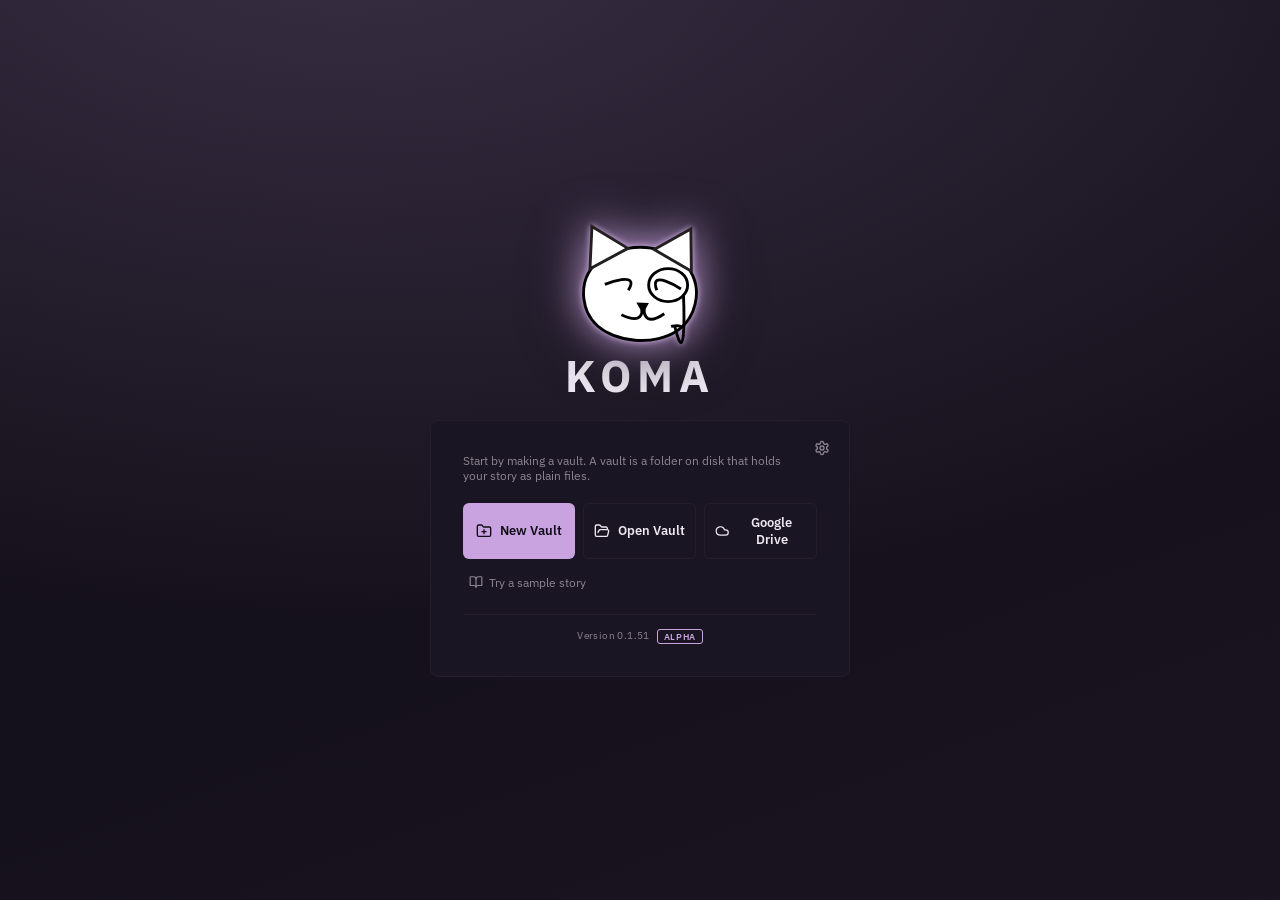
==== index.html @ 622f545c "Koma web 0.1.51 silversaka/koma@c25d22dc5d987faf45518569b4af2be481d8865b" ====
<!doctype html>
<html lang="en">
  <head>
    <meta charset="UTF-8" />
    <meta name="viewport" content="width=device-width, initial-scale=1.0" />
    <link rel="icon" href="/favicon.svg" type="image/svg+xml" />
    <title>Koma</title>
    <script type="module" crossorigin src="/assets/index-DAjdoSoJ.js"></script>
    <link rel="stylesheet" crossorigin href="/assets/index-D4uAco8J.css">
  </head>
  <body>
    <div id="root"></div>
  </body>
</html>
---- assets/index-D4uAco8J.css ----
@import"https://fonts.googleapis.com/css2?family=Courier+Prime:wght@400;700&family=IBM+Plex+Sans:wght@400;500;600;700&display=swap";.ps-page-surface{--ps-paper: color-mix(in srgb, var(--accent) 5%, #f2ecdc);--ps-ink: #1b1f26;--ps-accent: color-mix(in srgb, var(--accent) 34%, #33261a);--ps-muted: color-mix(in srgb, var(--accent) 18%, #6b6250);--ps-rule: color-mix(in srgb, var(--accent) 26%, #d8cdb0);--ps-caption-bg: color-mix(in srgb, var(--accent) 15%, #f0e8d2);--ps-caption-border: color-mix(in srgb, var(--accent) 42%, #b7a67a);--ps-dialogue-bg: color-mix(in srgb, var(--accent) 7%, #eae6da);background:var(--ps-paper);max-width:640px;min-height:700px;margin:0 auto;border-radius:4px;box-shadow:0 25px 50px -12px #00000080;padding:40px 48px;font-family:"Courier Prime",var(--font-ja),monospace;font-size:calc(13px * var(--text-scale, 1));line-height:1.55;color:var(--ps-ink);position:relative}.ps-page-surface .ProseMirror{outline:none}.ps-block{border:none;outline:none;white-space:pre-wrap}.ps-page{margin-top:30px;font-style:italic;text-align:center;font-size:calc(11px * var(--text-scale, 1));color:var(--ps-muted)}.ps-page:first-child{margin-top:0}.ps-page-label{display:flex;align-items:center;gap:12px;color:var(--ps-accent);font-size:calc(11px * var(--text-scale, 1));letter-spacing:.15em;text-transform:uppercase;font-weight:700;font-family:"IBM Plex Sans",var(--font-ja),sans-serif;margin-bottom:8px}.ps-page-label:before,.ps-page-label:after{content:"";flex:1;height:1px;background:var(--ps-rule)}.ps-panel{margin-top:14px}.ps-panel-label{display:inline-block;background:var(--ps-accent);color:var(--ps-paper);font-size:calc(10px * var(--text-scale, 1));font-family:"IBM Plex Sans",var(--font-ja),sans-serif;text-transform:uppercase;letter-spacing:.05em;font-weight:700;padding:2px 8px;border-radius:3px;margin-bottom:4px}.ps-character{margin-left:36%;width:46%;margin-top:6px;text-transform:uppercase;font-weight:700}.ps-dialogue{margin-left:16%;width:62%;margin-top:2px;background:var(--ps-dialogue-bg);border-radius:10px;padding:4px 12px}.ps-caption{margin-left:4%;width:90%;margin-top:8px;background:var(--ps-caption-bg);border:1px solid var(--ps-caption-border);padding:5px 12px;font-style:italic}.ps-setting{margin-top:14px;padding-bottom:3px;border-bottom:1px solid var(--ps-rule);font-family:"IBM Plex Sans",var(--font-ja),sans-serif;font-weight:700;font-size:calc(11.5px * var(--text-scale, 1));letter-spacing:.08em;text-transform:uppercase;color:var(--ps-accent)}.ps-action{margin-top:8px}.ps-thought{margin-left:16%;width:62%;margin-top:2px;border:1.5px dotted var(--ps-caption-border);border-radius:14px;padding:4px 12px;font-style:italic}.ps-note{margin-top:10px;padding:3px 0 3px 10px;border-left:3px solid var(--ps-caption-border);font-family:"IBM Plex Sans",var(--font-ja),sans-serif;font-size:calc(12px * var(--text-scale, 1));color:var(--ps-muted)}.ps-sfx{margin-top:10px;margin-bottom:4px;text-align:center;font-weight:700;font-size:calc(20px * var(--text-scale, 1));color:#b56576;letter-spacing:.05em;text-transform:uppercase;transform:rotate(-2deg)}.ps-active{box-shadow:0 0 0 2px #c99a4b59;border-radius:3px}.ps-dialogue.ps-active{border-radius:10px}.ps-thought.ps-active{border-radius:14px}.ps-flash{animation:ps-flashbg .9s ease;border-radius:3px}@keyframes ps-flashbg{0%{background-color:#c99a4b59}to{background-color:transparent}}.ps-entity{cursor:default}.ps-entity-syntax{display:none}.ps-drag-handle{display:inline-flex;align-items:center;justify-content:center;flex-shrink:0;width:20px;height:20px;margin-right:5px;border-radius:5px;color:var(--ps-muted);cursor:grab;opacity:.32;transition:opacity .12s ease,background-color .12s ease,color .12s ease;vertical-align:middle}.ps-drag-handle-floating{position:absolute;z-index:2;margin:0;opacity:.7}.ps-drag-handle:hover{background:color-mix(in srgb,var(--ps-accent) 16%,transparent);color:var(--ps-accent)}.ps-drag-handle:active{cursor:grabbing}.ps-drag-handle svg{width:15px;height:15px}.ps-drag-source{opacity:.4;filter:saturate(.6);transition:opacity .12s ease}.ps-drop-before,.ps-drop-after{position:relative}.ps-drop-before:before,.ps-drop-after:after{content:"";position:absolute;left:-10px;right:-10px;height:3px;border-radius:2px;background:var(--ps-accent);box-shadow:0 0 0 3px color-mix(in srgb,var(--ps-accent) 22%,transparent);pointer-events:none}.ps-drop-before:before{top:-7px}.ps-drop-after:after{bottom:-7px}body.ps-dragging .ps-page-surface,body.ps-dragging .ps-page-surface *{cursor:grabbing!important;-webkit-user-select:none!important;user-select:none!important}.ps-drag-ghost{position:fixed;top:0;left:0;z-index:1000;display:flex;align-items:center;gap:7px;max-width:280px;padding:6px 10px;border-radius:6px;background:var(--ink800);border:1px solid var(--ps-accent);box-shadow:var(--shadow-md);pointer-events:none;will-change:transform}.ps-drag-ghost-type{flex-shrink:0;font-family:"IBM Plex Sans",var(--font-ja),sans-serif;font-size:9.5px;font-weight:700;text-transform:uppercase;letter-spacing:.06em;color:var(--accent)}.ps-drag-ghost-text{overflow:hidden;text-overflow:ellipsis;white-space:nowrap;font-family:"Courier Prime",var(--font-ja),monospace;font-size:11.5px;color:var(--text);opacity:.85}:root{--ink900: #100d16;--ink800: #1a1522;--ink700: #241d2e;--ink600: #332a3f;--accent: #c9a3e0;--accent-light: #d9bceb;--text: #ece7f0;--muted: #8b8591;--danger: #b56576;--danger-light: #cf8b98;--positive: #8fcfa8;--font-ja: "Hiragino Sans", "Hiragino Kaku Gothic ProN", "Yu Gothic Medium", "Yu Gothic", YuGothic, Meiryo, "Noto Sans CJK JP", "Noto Sans JP";--surface: rgba(26, 21, 34, .55);--glass-blur: blur(18px);--transition-fast: .12s ease;--transition-base: .18s ease;--radius-sm: 4px;--radius-md: 8px;--radius-lg: 12px;--shadow-sm: 0 2px 10px rgba(10, 6, 16, .32);--shadow-md: 0 8px 28px rgba(10, 6, 16, .42)}*{box-sizing:border-box}*{scrollbar-width:thin;scrollbar-color:var(--ink600) transparent}*::-webkit-scrollbar{width:10px;height:10px}*::-webkit-scrollbar-track{background:transparent}*::-webkit-scrollbar-thumb{background-color:var(--ink600);border-radius:6px;border:2px solid transparent;background-clip:padding-box}*::-webkit-scrollbar-thumb:hover{background-color:var(--accent);background-clip:padding-box}*::-webkit-scrollbar-corner{background:transparent}html,body,#root{height:100%;margin:0}body{font-family:"IBM Plex Sans",var(--font-ja),sans-serif;background:var(--ink900);color:var(--text)}button,input,select,textarea{font-family:inherit;transition:background-color var(--transition-fast),border-color var(--transition-fast),color var(--transition-fast),box-shadow var(--transition-fast),opacity var(--transition-fast),transform .1s ease}button:not(:disabled){cursor:pointer}button:active:not(:disabled){transform:scale(.97)}:focus-visible{outline:2px solid var(--accent);outline-offset:2px}@keyframes fadeIn{0%{opacity:0;transform:translateY(4px)}to{opacity:1;transform:translateY(0)}}.app-background{position:fixed;top:0;right:0;bottom:0;left:0;z-index:0;overflow:hidden;pointer-events:none}.app-background.inline{position:absolute;border-radius:inherit}.app-background-gradient{position:absolute;top:-10%;right:-10%;bottom:-10%;left:-10%;background:radial-gradient(ellipse 75% 55% at 15% 0%,color-mix(in srgb,var(--accent) 22%,transparent),transparent 60%),radial-gradient(ellipse 65% 55% at 90% 100%,color-mix(in srgb,var(--accent-light) 14%,transparent),transparent 60%),linear-gradient(160deg,var(--ink900) 0%,var(--ink800) 55%,var(--ink900) 100%);background-size:200% 200%;animation:app-background-drift 24s ease-in-out infinite}.app-background-layer{position:absolute;top:0;right:0;bottom:0;left:0;overflow:hidden}.app-background-canvas{position:absolute;top:0;right:0;bottom:0;left:0;width:100%;height:100%;display:block}.app-background-petal{position:absolute;top:-10px;border-radius:60% 40%;opacity:0;animation:app-background-fall linear infinite}.app-background-custom{position:absolute;top:0;right:0;bottom:0;left:0;background-size:cover;background-position:center}@keyframes app-background-drift{0%,to{background-position:0% 0%}50%{background-position:100% 100%}}@keyframes app-background-fall{0%{transform:translateY(-10px) rotate(0);opacity:0}10%{opacity:.75}90%{opacity:.6}to{transform:translateY(105vh) rotate(220deg);opacity:0}}@media (prefers-reduced-motion: reduce){.app-background-gradient,.app-background-petal,.app-background-cloud,.app-background-wave,.app-background-code,.app-background-gear,.app-background-casing{animation:none}.app-background-petal,.app-background-casing{opacity:.3}}.app-shell{position:relative;z-index:1;width:100%;height:100vh;display:flex;background:transparent;animation:fadeIn var(--transition-base) ease-out}.rail{background:var(--surface);backdrop-filter:var(--glass-blur);-webkit-backdrop-filter:var(--glass-blur);width:calc(60px * var(--text-scale, 1));border-right:1px solid var(--ink700);display:flex;flex-direction:column;align-items:center;padding:16px 0;flex-shrink:0}.rail-label{color:var(--muted);font-size:calc(9px * var(--text-scale, 1));letter-spacing:.1em;margin-bottom:12px;text-transform:uppercase;font-weight:600;background:none;border:none;cursor:pointer;padding:0;transition:color var(--transition-fast),opacity var(--transition-fast)}.rail-label:hover{opacity:.75}.rail-label.active{color:var(--accent)}.rail-back{width:100%;display:flex;flex-direction:column;align-items:center;gap:2px;padding:6px 0;margin-bottom:16px;background:transparent;border:none;color:var(--muted);cursor:pointer;transition:background-color var(--transition-fast),color var(--transition-fast)}.rail-back:hover:not(:disabled){background:var(--ink800);color:var(--text)}.rail-back:disabled{opacity:.35;cursor:not-allowed}.rail-back span{font-size:calc(8px * var(--text-scale, 1));text-transform:uppercase;letter-spacing:.05em}.rail-item{position:relative;width:100%;display:flex;flex-direction:column}.rail-detach{position:absolute;top:4px;right:4px;display:flex;align-items:center;justify-content:center;padding:3px;background:var(--ink900);border:1px solid var(--ink600);border-radius:4px;color:var(--muted);cursor:pointer;opacity:0;visibility:hidden;transition:opacity var(--transition-fast),color var(--transition-fast),border-color var(--transition-fast)}.rail-item:hover .rail-detach,.rail-detach:focus-visible{opacity:1;visibility:visible}.rail-detach:hover{color:var(--accent);border-color:var(--accent)}body.detached-window .rail{display:none}.detached-loading{color:var(--muted);font-size:calc(12px * var(--text-scale, 1))}.rail-button{width:100%;display:flex;flex-direction:column;align-items:center;gap:4px;padding:12px 0;margin-bottom:4px;background:transparent;border:none;border-left:2px solid transparent;color:var(--muted);cursor:pointer;transition:background-color var(--transition-fast),color var(--transition-fast),border-color var(--transition-fast)}.rail-button:hover:not(.active):not(:disabled){background:var(--ink800);color:var(--text)}.rail-button.active{background:var(--ink700);color:var(--accent);border-left-color:var(--accent)}.rail-button:disabled{opacity:.35;cursor:not-allowed}.rail-button span{font-size:calc(9px * var(--text-scale, 1));text-transform:uppercase;letter-spacing:.05em}.rail-settings{margin-top:auto;border-top:1px solid var(--ink700);padding-top:12px}.rail-save-status{display:flex;flex-direction:column;align-items:center;gap:4px;margin-top:10px;padding-top:10px;border-top:1px solid var(--ink700);color:var(--accent);font-size:calc(9px * var(--text-scale, 1));text-transform:uppercase;letter-spacing:.05em;animation:fadeIn var(--transition-base);transition:opacity var(--transition-base),color var(--transition-base)}.rail-save-status--saved{color:var(--text)}.rail-save-status--settled{opacity:.4}.rail-save-spin{animation:rail-save-spin .9s linear infinite}@keyframes rail-save-spin{0%{transform:rotate(0)}to{transform:rotate(360deg)}}input[type=number]{-webkit-appearance:textfield;appearance:textfield;-moz-appearance:textfield}input[type=number]::-webkit-inner-spin-button,input[type=number]::-webkit-outer-spin-button{-webkit-appearance:none;margin:0}.number-input{position:relative;display:inline-flex;min-width:0}.number-input>input{flex:1;min-width:0;width:100%}.number-input-steps{position:absolute;top:3px;right:3px;bottom:3px;display:flex;flex-direction:column;gap:1px;width:16px}.number-input-steps button{flex:1;display:flex;align-items:center;justify-content:center;min-height:0;padding:0;border:none;border-radius:3px;background:color-mix(in srgb,var(--text) 7%,transparent);color:var(--muted);cursor:pointer;transition:background var(--transition-fast),color var(--transition-fast)}.number-input-steps button:hover{background:color-mix(in srgb,var(--accent) 28%,transparent);color:var(--text)}.number-input-steps button:active{background:color-mix(in srgb,var(--accent) 45%,transparent)}.image-pick-menu{position:fixed;z-index:1000;display:flex;flex-direction:column;gap:4px;padding:8px;border-radius:var(--radius-lg);border:1px solid color-mix(in srgb,var(--text) 14%,transparent);background:color-mix(in srgb,var(--ink800) 88%,transparent);backdrop-filter:var(--glass-blur);-webkit-backdrop-filter:var(--glass-blur);box-shadow:var(--shadow-md);color:var(--text);animation:fadeIn var(--transition-base) ease-out}.image-pick-preview{display:block;width:100%;height:120px;object-fit:contain;margin-bottom:4px;border-radius:var(--radius-md);background:color-mix(in srgb,var(--text) 5%,transparent)}.image-pick-menu button{display:flex;align-items:center;gap:8px;width:100%;padding:7px 10px;border:none;border-radius:var(--radius-md);background:transparent;color:var(--text);font:inherit;font-size:13px;text-align:left;cursor:pointer}.image-pick-menu button:hover,.image-pick-menu button:focus-visible{outline:none;background:color-mix(in srgb,var(--accent) 22%,transparent)}.image-pick-menu button:first-of-type{color:var(--accent-light)}.image-pick-hint{padding:2px 10px 0;font-size:11px;color:var(--muted)}.sidebar{background:var(--ink800);width:230px;border-right:1px solid var(--ink700);display:flex;flex-direction:column;flex-shrink:0}.sidebar-tabs{display:flex;border-bottom:1px solid var(--ink700)}.sidebar-tab{flex:1;display:flex;align-items:center;justify-content:center;gap:6px;padding:10px 0;font-size:calc(11px * var(--text-scale, 1));text-transform:uppercase;letter-spacing:.05em;color:var(--muted);background:transparent;border:none;border-bottom:2px solid transparent;cursor:pointer}.sidebar-tab:hover:not(.active){color:var(--text)}.sidebar-tab.active{color:var(--text);border-bottom-color:var(--accent)}.sidebar-list{flex:1;overflow-y:auto;padding:8px 0}.sidebar-nav-item{width:100%;text-align:left;padding:8px 16px;font-size:calc(12px * var(--text-scale, 1));background:transparent;border:none;color:var(--text);cursor:pointer;white-space:nowrap;overflow:hidden;display:flex;align-items:baseline;gap:6px}.sidebar-nav-item:hover{background:var(--ink700)}.sidebar-nav-item.active{color:var(--accent)}.sidebar-nav-item.page{font-weight:700}.sidebar-nav-item.panel{padding-left:28px}.cast-row{width:100%;padding:8px 16px;font-size:calc(12px * var(--text-scale, 1));display:flex;align-items:center;gap:8px;background:transparent;border:none;text-align:left;color:var(--text);cursor:pointer}.cast-row:hover{background:var(--ink800)}.cast-name{flex:1;min-width:0;display:flex;align-items:center;gap:5px;white-space:nowrap;overflow:hidden;text-overflow:ellipsis}.cast-speaks{flex:none;color:var(--accent)}.cast-type{flex:none;font-size:calc(9.5px * var(--text-scale, 1));text-transform:uppercase;letter-spacing:.06em;color:var(--muted);opacity:.75}.cast-row .count{flex:none;min-width:1.5em;text-align:right;color:var(--muted);font-variant-numeric:tabular-nums}.sidebar-empty{padding:14px 16px;font-size:calc(11px * var(--text-scale, 1));line-height:1.55;color:var(--muted)}.editor-column{position:relative;flex:1;display:flex;flex-direction:column;overflow:hidden}.editor-header{background:var(--surface);backdrop-filter:var(--glass-blur);-webkit-backdrop-filter:var(--glass-blur);border-bottom:1px solid var(--ink700);padding:12px 24px;flex-shrink:0}.editor-header .title{color:var(--text);font-size:calc(14px * var(--text-scale, 1));font-weight:600}.editor-header .path{color:var(--muted);font-family:"Courier Prime",var(--font-ja),monospace;font-size:calc(11px * var(--text-scale, 1))}.storyboard-page-tabs{background:var(--surface);backdrop-filter:var(--glass-blur);-webkit-backdrop-filter:var(--glass-blur);display:flex;align-items:center;gap:2px;padding:6px 24px;border-bottom:1px solid var(--ink700);overflow-x:auto;flex-shrink:0}.storyboard-page-tab{display:flex;align-items:center;gap:4px;color:var(--muted);font-size:calc(11px * var(--text-scale, 1));text-transform:uppercase;letter-spacing:.05em;padding:6px 10px;cursor:pointer;border-bottom:2px solid transparent;border-radius:var(--radius-sm) var(--radius-sm) 0 0;white-space:nowrap;transition:color var(--transition-fast),background-color var(--transition-fast),border-color var(--transition-fast)}.storyboard-page-tab:hover:not(.active){color:var(--text);background:var(--ink800)}.storyboard-page-tab.active{color:var(--text);border-bottom-color:var(--accent)}.storyboard-page-tab-delete{display:flex;align-items:center;opacity:0;background:none;border:none;color:var(--muted);cursor:pointer;padding:2px;border-radius:3px;transition:opacity var(--transition-fast),color var(--transition-fast),background-color var(--transition-fast)}.storyboard-page-tab:hover .storyboard-page-tab-delete{opacity:1}.storyboard-page-tab-delete:hover{color:var(--danger);background:var(--ink700)}.storyboard-page-tab-add{display:flex;align-items:center;justify-content:center;background:none;border:1px dashed var(--ink600);color:var(--muted);cursor:pointer;padding:5px 8px;border-radius:var(--radius-sm);margin-left:4px;transition:color var(--transition-fast),border-color var(--transition-fast),background-color var(--transition-fast)}.storyboard-page-tab-add:hover{color:var(--accent);border-color:var(--accent);background:var(--ink800)}.storyboard-panel-frame{border:2px solid var(--ink600);transition:border-color var(--transition-fast),background-color var(--transition-fast)}.storyboard-panel-frame.shaped{border:none}.storyboard-panel-frame.interactive:hover:not(.selected){border-color:var(--muted)}.storyboard-panel-frame.selected{border-color:var(--accent)}.storyboard-panel-outline{stroke:var(--ink600);stroke-width:.6;transition:stroke var(--transition-fast),stroke-width var(--transition-fast)}.storyboard-panel-outline.selected{stroke:var(--accent);stroke-width:1.2}.storyboard-resize-handle{position:absolute;right:0;bottom:0;width:14px;height:14px;background:var(--accent);cursor:nwse-resize;opacity:.35;transition:opacity var(--transition-fast)}.storyboard-resize-handle:hover,.storyboard-resize-handle.selected{opacity:1}.storyboard-vertex{position:absolute;width:9px;height:9px;margin:0;transform:translate(-50%,-50%);border-radius:50%;box-sizing:border-box;background:var(--accent);border:1px solid var(--ink900)}.storyboard-vertex.closer{width:14px;height:14px;pointer-events:auto;cursor:pointer;background:var(--ink900);border:2px solid var(--accent)}.storyboard-vertex.closer:hover{background:var(--accent)}.storyboard-vertex.editable{width:11px;height:11px;pointer-events:auto;cursor:grab;background:var(--ink900);border:2px solid var(--accent)}.storyboard-vertex.editable:hover{background:var(--accent)}.storyboard-vertex.editable:active{cursor:grabbing}.storyboard-info-button{position:absolute;top:2px;right:2px;pointer-events:auto;background:var(--ink800);color:var(--muted);border:1px solid var(--accent);border-radius:50%;width:16px;height:16px;display:flex;align-items:center;justify-content:center;z-index:6;padding:0;transition:background-color var(--transition-fast),color var(--transition-fast)}.storyboard-info-button:hover:not(.active){color:var(--text);background:var(--ink700)}.storyboard-info-button.active{background:var(--accent);color:var(--ink900)}.editor-toolbar{background:var(--surface);backdrop-filter:var(--glass-blur);-webkit-backdrop-filter:var(--glass-blur);border-bottom:1px solid var(--ink700);padding:8px 24px;display:flex;align-items:center;gap:6px;flex-wrap:wrap;flex-shrink:0}.editor-toolbar button{font-size:calc(11px * var(--text-scale, 1));padding:4px 10px;border-radius:var(--radius-sm);background:var(--ink700);color:var(--muted);border:none;cursor:pointer;font-weight:500}.editor-toolbar button:hover:not(:disabled):not(.active){background:var(--ink600);color:var(--text)}.editor-toolbar button.active{background:var(--accent);color:var(--ink900)}.editor-toolbar button.active:hover{background:var(--accent-light)}.editor-toolbar button:disabled{opacity:.4;cursor:not-allowed}.editor-toolbar .hint{color:var(--muted);font-size:calc(11px * var(--text-scale, 1));margin-left:8px}.toolbar-color-input{width:22px;height:22px;padding:0;border:none;border-radius:4px;background:none;cursor:pointer}.toolbar-color-input::-webkit-color-swatch-wrapper{padding:0}.toolbar-color-input::-webkit-color-swatch{border:1px solid var(--ink600);border-radius:4px}.toolbar-size-input{width:90px;accent-color:var(--accent)}.editor-scroll{flex:1;overflow-y:auto;padding:32px}.centered-screen{position:relative;z-index:1;width:100%;height:100vh;display:flex;align-items:center;justify-content:center;background:transparent;animation:fadeIn var(--transition-base) ease-out}.find-bar{background:var(--surface);backdrop-filter:var(--glass-blur);-webkit-backdrop-filter:var(--glass-blur);border:1px solid var(--ink700);border-radius:8px;box-shadow:var(--shadow-md);display:flex;flex-direction:column;gap:6px;padding:7px 8px;position:absolute;right:24px;top:10px;width:min(460px,calc(100% - 48px));z-index:30}.find-row{align-items:center;display:flex;gap:4px}.find-input{background:var(--ink900);border:1px solid var(--ink700);border-radius:4px;color:var(--text);flex:1;font-family:inherit;font-size:calc(12px * var(--text-scale, 1));min-width:0;outline:none;padding:4px 7px}.find-input:focus{border-color:var(--accent)}.find-count{color:var(--muted);font-size:calc(10.5px * var(--text-scale, 1));font-variant-numeric:tabular-nums;min-width:62px;text-align:right}.find-count.none{color:var(--danger-light)}.find-toggle-replace,.find-option,.find-step,.find-close{align-items:center;background:none;border:1px solid transparent;border-radius:4px;color:var(--muted);cursor:pointer;display:flex;justify-content:center;padding:3px}.find-toggle-replace:hover,.find-option:hover,.find-step:hover:not(:disabled),.find-close:hover{color:var(--text)}.find-option.on{border-color:var(--accent);color:var(--accent)}.find-step:disabled{cursor:default;opacity:.4}.find-replace-gap{flex-shrink:0;width:22px}.find-action{background:var(--ink700);border:none;border-radius:4px;color:var(--text);cursor:pointer;font-family:inherit;font-size:calc(11px * var(--text-scale, 1));padding:4px 9px;white-space:nowrap}.find-action:disabled{cursor:default;opacity:.45}.find-tags{align-items:flex-start;color:var(--muted);display:flex;font-size:calc(10.5px * var(--text-scale, 1));gap:6px;line-height:1.4;padding-left:26px}.find-result{color:var(--muted);font-size:calc(10.5px * var(--text-scale, 1));padding-left:26px}.find-action.primary{background:var(--accent);color:var(--ink900)}.find-put-back{background:none;border:none;color:var(--accent);cursor:pointer;font-family:inherit;font-size:inherit;margin-left:6px;padding:0;text-decoration:underline}.find-scope{align-items:center;display:flex;flex-wrap:wrap;gap:4px;padding-left:26px}.find-scope button{background:none;border:1px solid var(--ink700);border-radius:999px;color:var(--muted);cursor:pointer;font-family:inherit;font-size:calc(10.5px * var(--text-scale, 1));padding:2px 9px}.find-scope button:hover{color:var(--text)}.find-scope button.on{border-color:var(--accent);color:var(--accent)}.find-scope-note{color:var(--muted);font-size:calc(10px * var(--text-scale, 1));margin-left:4px}.find-confirm{background:var(--ink900);border:1px solid var(--ink700);border-radius:6px;margin-left:26px;padding:8px 10px}.find-confirm p{color:var(--text);font-size:calc(11px * var(--text-scale, 1));line-height:1.45;margin:0 0 8px}.find-confirm-actions{display:flex;gap:6px;justify-content:flex-end}.find-results{border-top:1px solid var(--ink700);display:flex;flex-direction:column;gap:8px;max-height:min(52vh,440px);overflow-y:auto;padding-top:6px}.find-chapter header{align-items:baseline;display:flex;gap:6px;padding:0 4px 2px}.find-chapter-name{color:var(--text);font-size:calc(11px * var(--text-scale, 1));font-weight:600;overflow:hidden;text-overflow:ellipsis;white-space:nowrap}.find-chapter-open{border:1px solid var(--accent);border-radius:999px;color:var(--accent);font-size:calc(9px * var(--text-scale, 1));padding:0 5px}.find-chapter-count{color:var(--muted);font-size:calc(10px * var(--text-scale, 1));font-variant-numeric:tabular-nums;margin-left:auto}.find-hit{align-items:baseline;background:none;border:none;border-radius:4px;color:var(--muted);cursor:pointer;display:flex;font-family:inherit;font-size:calc(11px * var(--text-scale, 1));gap:8px;padding:3px 4px;text-align:left;width:100%}.find-hit:hover,.find-hit:focus-visible{background:var(--ink800);color:var(--text);outline:none}.find-hit-page{color:var(--muted);flex-shrink:0;font-size:calc(10px * var(--text-scale, 1));font-variant-numeric:tabular-nums;min-width:30px}.find-hit-text{flex:1;min-width:0;overflow:hidden;text-overflow:ellipsis;white-space:nowrap}.find-hit-text mark{background:color-mix(in srgb,var(--accent) 35%,transparent);border-radius:2px;color:var(--text)}.find-hit-tag{border:1px solid var(--ink700);border-radius:999px;flex-shrink:0;font-size:calc(9px * var(--text-scale, 1));padding:0 5px}.find-hit-more{color:var(--muted);font-size:calc(10px * var(--text-scale, 1));padding:2px 4px 0 42px}.ps-search-match{background:color-mix(in srgb,var(--accent) 22%,transparent);border-radius:2px}.ps-search-active{background:color-mix(in srgb,var(--accent) 55%,transparent);box-shadow:0 0 0 1px var(--accent)}.earlier-copies-modal{width:min(880px,calc(100vw - 48px))}.earlier-copies-body{display:grid;gap:14px;grid-template-columns:220px minmax(0,1fr)}@media (max-width: 640px){.earlier-copies-body{grid-template-columns:1fr}}.earlier-copies-list{display:flex;flex-direction:column;gap:4px;list-style:none;margin:0;max-height:min(60vh,520px);overflow-y:auto;padding:0}.earlier-copies-list button{background:none;border:1px solid transparent;border-radius:var(--radius-sm);color:var(--text);cursor:pointer;display:flex;flex-direction:column;font-family:inherit;gap:1px;padding:7px 9px;text-align:left;width:100%}.earlier-copies-list button:hover{background:var(--ink900)}.earlier-copies-list button.active{background:var(--ink900);border-color:var(--accent)}.earlier-copies-when{font-size:calc(12px * var(--text-scale, 1));font-weight:600}.earlier-copies-ago,.earlier-copies-words{color:var(--muted);font-size:calc(10.5px * var(--text-scale, 1))}.earlier-copies-detail{display:flex;flex-direction:column;gap:10px;min-width:0}.earlier-copies-summary{color:var(--text);font-size:calc(12px * var(--text-scale, 1))}.earlier-copies-summary .back{color:var(--positive)}.earlier-copies-summary .gone{color:var(--danger-light)}.earlier-copies-diff{background:var(--ink900);border:1px solid var(--ink700);border-radius:var(--radius-sm);font-family:"Courier Prime",var(--font-ja),monospace;font-size:calc(11px * var(--text-scale, 1));line-height:1.5;max-height:min(48vh,420px);overflow:auto;padding:6px 0}.diff-line{display:flex;gap:6px;padding:0 10px 0 4px;white-space:pre-wrap;word-break:break-word}.diff-mark{flex-shrink:0;text-align:center;width:12px}.diff-same{color:var(--muted)}.diff-back{background:color-mix(in srgb,var(--positive) 14%,transparent);color:var(--text)}.diff-gone{background:color-mix(in srgb,var(--danger-light) 14%,transparent);color:var(--text);text-decoration:line-through;text-decoration-color:color-mix(in srgb,var(--danger-light) 60%,transparent)}.diff-skipped{color:var(--muted);font-family:inherit;font-size:calc(10px * var(--text-scale, 1));font-style:italic;padding:4px 22px}.earlier-copies-open{background:none;border:none;color:var(--accent);cursor:pointer;font:inherit;padding:0;text-decoration:underline}.draft-switcher-history{align-items:center;background:none;border:none;border-top:1px solid var(--ink700);color:var(--muted);cursor:pointer;display:flex;font-family:inherit;font-size:calc(11px * var(--text-scale, 1));gap:6px;margin-top:4px;padding:8px 10px 4px;text-align:left;width:100%}.draft-switcher-history:hover{color:var(--text)}.sidebar-nav-label{flex:1;min-width:0;overflow:hidden;text-overflow:ellipsis;white-space:nowrap}.sidebar-nav-stats{color:var(--muted);flex-shrink:0;font-size:calc(10px * var(--text-scale, 1));font-variant-numeric:tabular-nums}.sidebar-nav-flag{align-self:center;background:var(--danger-light);border-radius:50%;flex-shrink:0;height:6px;width:6px}.counts{display:flex;flex-direction:column;gap:8px;padding:10px 12px}.counts-grid{display:grid;gap:6px 10px;grid-template-columns:1fr 1fr}.counts-grid div{color:var(--muted);font-size:calc(11px * var(--text-scale, 1))}.counts-grid strong{color:var(--text);display:block;font-size:calc(16px * var(--text-scale, 1));font-variant-numeric:tabular-nums;font-weight:600}.counts-note{color:var(--muted);font-size:calc(10.5px * var(--text-scale, 1));line-height:1.45;margin:0}.counts-heading{color:var(--text);font-size:calc(11px * var(--text-scale, 1));font-weight:600;margin-top:6px}.counts-hints{display:flex;flex-direction:column;gap:2px}.counts-hint{background:none;border:none;border-left:2px solid var(--danger-light);border-radius:0 4px 4px 0;color:var(--text);cursor:pointer;font-family:inherit;font-size:calc(11px * var(--text-scale, 1));line-height:1.4;padding:4px 8px;text-align:left}.counts-hint:hover{background:var(--ink800)}.counts-foot{margin-top:6px}.density-limits{display:grid;gap:8px 14px;grid-template-columns:repeat(auto-fill,minmax(170px,1fr));margin-bottom:10px}.density-limit{align-items:center;color:var(--text);display:flex;font-size:calc(12px * var(--text-scale, 1));gap:8px;justify-content:space-between}.density-limit input{background:var(--ink900);border:1px solid var(--ink700);border-radius:4px;color:var(--text);font-family:inherit;padding:3px 6px;width:70px}.shortcuts-modal{width:min(860px,calc(100vw - 48px))}.shortcuts-groups{columns:2 340px;column-gap:28px}.shortcuts-group{break-inside:avoid;margin-bottom:18px}.shortcuts-group h3{color:var(--accent);font-size:calc(11px * var(--text-scale, 1));font-weight:600;letter-spacing:.06em;margin:0 0 8px;text-transform:uppercase}.shortcuts-group dl{display:flex;flex-direction:column;gap:7px;margin:0}.shortcut-row{display:grid;gap:10px;grid-template-columns:132px minmax(0,1fr)}.shortcut-row dt{margin:0}.shortcut-row dd{color:var(--text);font-size:calc(11.5px * var(--text-scale, 1));line-height:1.45;margin:0}.shortcut-keys{display:flex;flex-wrap:wrap;gap:3px 4px}.shortcut-combo{align-items:center;display:inline-flex;flex-wrap:wrap;gap:2px}.shortcut-keys kbd{background:var(--ink900);border:1px solid var(--ink600);border-bottom-width:2px;border-radius:4px;color:var(--text);font-family:inherit;font-size:calc(10.5px * var(--text-scale, 1));padding:1px 6px;white-space:nowrap}.shortcut-plus,.shortcut-or{color:var(--muted);font-size:calc(10px * var(--text-scale, 1));margin:0 2px}.compare-legend{display:flex;flex-wrap:wrap;font-size:calc(11px * var(--text-scale, 1));gap:14px}.compare-legend .back{color:var(--positive)}.compare-legend .gone{color:var(--danger-light)}.import-script-button{align-items:center;background:none;border:1px dashed var(--ink600);border-radius:var(--radius-sm);color:var(--muted);cursor:pointer;display:flex;font-family:inherit;font-size:calc(12px * var(--text-scale, 1));gap:6px;justify-content:center;margin-top:8px;padding:7px 10px;width:100%}.import-script-button:hover{border-color:var(--accent);color:var(--text)}.import-script-result{display:flex;flex-direction:column;gap:10px;margin-top:12px}.import-script-preview{max-height:min(40vh,340px)}.import-script-name{align-items:center;color:var(--text);display:flex;font-size:calc(12px * var(--text-scale, 1));gap:10px}.import-script-name input{background:var(--ink900);border:1px solid var(--ink700);border-radius:4px;color:var(--text);flex:1;font-family:inherit;padding:5px 8px}.import-script-name input.invalid{border-color:var(--danger-light)}.ps-comment{background:color-mix(in srgb,#e0c35a 22%,transparent);border-bottom:2px solid color-mix(in srgb,#e0c35a 70%,transparent);cursor:pointer}.ps-comment-active{background:color-mix(in srgb,#e0c35a 42%,transparent)}.toolbar-comments{align-items:center;display:inline-flex;gap:5px}.comments-panel{background:var(--ink800);border-left:1px solid var(--ink700);display:flex;flex-direction:column;flex-shrink:0;min-height:0;width:300px}.comments-header{align-items:center;border-bottom:1px solid var(--ink700);color:var(--text);display:flex;gap:7px;padding:10px 12px}.comments-title{font-size:calc(12px * var(--text-scale, 1));font-weight:600}.comments-count{color:var(--muted);flex:1;font-size:calc(11px * var(--text-scale, 1))}.comments-list{display:flex;flex:1;flex-direction:column;gap:8px;overflow-y:auto;padding:10px}.comments-note{color:var(--muted);font-size:calc(11px * var(--text-scale, 1));line-height:1.45;margin:0}.comments-group{color:var(--muted);font-size:calc(10.5px * var(--text-scale, 1));margin-top:6px;text-transform:uppercase;letter-spacing:.05em}.comment-thread{background:var(--ink900);border:1px solid var(--ink700);border-radius:var(--radius-md);cursor:pointer;display:flex;flex-direction:column;gap:8px;padding:9px 10px}.comment-thread.new{border-color:#e0c35a;cursor:default;margin:10px 10px 0}.comment-thread.active{border-color:var(--accent)}.comment-thread.resolved{opacity:.6}.comment-quote{border-left:2px solid #e0c35a;color:var(--muted);font-size:calc(11px * var(--text-scale, 1));font-style:italic;margin:0;padding-left:7px}.comment-entry{display:flex;flex-direction:column;gap:3px}.comment-meta{align-items:center;display:flex;gap:6px}.comment-dot{border-radius:50%;flex-shrink:0;height:8px;width:8px}.comment-author{color:var(--text);font-size:calc(11px * var(--text-scale, 1));font-weight:600}.comment-time{color:var(--muted);flex:1;font-size:calc(10px * var(--text-scale, 1))}.comment-text{color:var(--text);font-size:calc(12px * var(--text-scale, 1));line-height:1.45;white-space:pre-wrap;word-break:break-word}.comment-thread-actions{align-items:center;display:flex;flex-wrap:wrap;gap:6px}.comment-button{align-items:center;background:var(--ink700);border:none;border-radius:4px;color:var(--text);cursor:pointer;display:inline-flex;font-family:inherit;font-size:calc(11px * var(--text-scale, 1));gap:4px;padding:3px 9px}.comment-button.primary{background:var(--accent);color:var(--ink900)}.comment-button:disabled{cursor:default;opacity:.45}.comment-icon{background:none;border:none;color:var(--muted);cursor:pointer;display:inline-flex;margin-left:auto;padding:2px}.comment-icon:hover{color:var(--text)}.comment-composer{display:flex;flex-direction:column;gap:6px;width:100%}.comment-composer textarea{background:var(--ink800);border:1px solid var(--ink700);border-radius:4px;color:var(--text);font-family:inherit;font-size:calc(12px * var(--text-scale, 1));padding:6px 8px;resize:vertical}.comment-composer textarea:focus{border-color:var(--accent);outline:none}.comment-composer-actions{display:flex;gap:6px;justify-content:flex-end}.comments-toggle-resolved{background:none;border:none;border-top:1px solid var(--ink700);color:var(--muted);cursor:pointer;font-family:inherit;font-size:calc(11px * var(--text-scale, 1));padding:8px}.comments-toggle-resolved:hover{color:var(--text)}.world-appearances{display:flex;flex-direction:column;gap:8px;margin-bottom:6px}.world-appearance{display:flex;flex-direction:column;gap:4px}.world-appearance-chapter{align-items:baseline;background:none;border:none;color:var(--text);cursor:pointer;display:flex;font-family:inherit;gap:8px;padding:0;text-align:left}.world-appearance-chapter:hover .world-appearance-name{color:var(--accent)}.world-appearance-name{flex:1;font-size:calc(12px * var(--text-scale, 1));font-weight:600;min-width:0;overflow:hidden;text-overflow:ellipsis;white-space:nowrap}.world-appearance-counts{color:var(--muted);flex-shrink:0;font-size:calc(10.5px * var(--text-scale, 1))}.world-appearance-pages{display:flex;flex-wrap:wrap;gap:4px}.world-appearance-pages button{background:var(--ink900);border:1px solid var(--ink700);border-radius:999px;color:var(--muted);cursor:pointer;font-family:inherit;font-size:calc(10.5px * var(--text-scale, 1));font-variant-numeric:tabular-nums;padding:1px 8px}.world-appearance-pages button:hover{border-color:var(--accent);color:var(--text)}.world-appearance-more{color:var(--muted);font-size:calc(10.5px * var(--text-scale, 1))}.ps-revised{box-shadow:inset 3px 0 #e0a35a;background:linear-gradient(90deg,color-mix(in srgb,#e0a35a 10%,transparent),transparent 40%)}.ps-removed{border:1px dashed color-mix(in srgb,var(--danger-light) 70%,transparent);border-radius:3px;color:var(--danger-light);cursor:help;display:inline-block;font-family:inherit;font-size:10px;margin:2px 0;padding:0 6px;-webkit-user-select:none;user-select:none}.revisions-strip{align-items:center;background:color-mix(in srgb,#e0a35a 14%,var(--ink800));border-bottom:1px solid var(--ink700);color:var(--text);display:flex;font-size:calc(11.5px * var(--text-scale, 1));gap:10px;padding:6px 14px}.revisions-swatch{background:#e0a35a;border-radius:2px;flex-shrink:0;height:14px;width:4px}.revisions-strip span:nth-child(2){flex:1}.revisions-strip button{background:var(--ink700);border:none;border-radius:4px;color:var(--text);cursor:pointer;font-family:inherit;font-size:inherit;padding:3px 10px}.beats-view-toggle{margin:0 8px}.beat-card-when{color:var(--accent);font-size:calc(10px * var(--text-scale, 1));letter-spacing:.03em;overflow:hidden;text-overflow:ellipsis;white-space:nowrap}.beats-timeline{flex:1;min-height:0;overflow-y:auto;padding:18px 24px 40px}.beats-timeline-intro{color:var(--muted);font-size:calc(12px * var(--text-scale, 1));line-height:1.5;margin:0 0 14px;max-width:760px}.beats-timeline-list{display:flex;flex-direction:column;gap:6px;list-style:none;margin:0;max-width:960px;padding:0}.beats-timeline-row{align-items:center;background:var(--surface);border:1px solid var(--ink700);border-left:3px solid var(--ink600);border-radius:var(--radius-md);display:grid;gap:12px;grid-template-columns:auto 150px minmax(0,1fr) auto;padding:8px 12px}.beats-timeline-row.flashback{border-left-color:#6ba8e0}.beats-timeline-row.flash-forward{border-left-color:#d283c8}.beats-timeline-move{display:flex;flex-direction:column;gap:2px}.beats-timeline-move button{background:none;border:1px solid var(--ink700);border-radius:3px;color:var(--muted);cursor:pointer;display:flex;padding:1px 3px}.beats-timeline-move button:hover:not(:disabled){border-color:var(--accent);color:var(--text)}.beats-timeline-move button:disabled{cursor:default;opacity:.3}.beats-timeline-when{background:var(--ink900);border:1px solid var(--ink700);border-radius:4px;color:var(--accent);font-family:inherit;font-size:calc(12px * var(--text-scale, 1));min-width:0;padding:4px 7px}.beats-timeline-when:focus{border-color:var(--accent);outline:none}.beats-timeline-what{display:flex;flex-direction:column;gap:2px;min-width:0}.beats-timeline-title{color:var(--text);font-size:calc(13px * var(--text-scale, 1));font-weight:600}.beats-timeline-summary{color:var(--muted);font-size:calc(11.5px * var(--text-scale, 1));overflow:hidden;text-overflow:ellipsis;white-space:nowrap}.beats-timeline-told{align-items:center;display:flex;gap:8px}.beats-timeline-badge{border-radius:999px;font-size:calc(10px * var(--text-scale, 1));padding:1px 8px}.beats-timeline-badge.flashback{background:color-mix(in srgb,#6ba8e0 22%,transparent);color:#9cc6ef}.beats-timeline-badge.flash-forward{background:color-mix(in srgb,#d283c8 22%,transparent);color:#e3aedc}.beats-timeline-read{color:var(--muted);font-size:calc(11px * var(--text-scale, 1));font-variant-numeric:tabular-nums;white-space:nowrap}.beats-timeline-chapter{align-items:center;background:var(--ink900);border:1px solid var(--ink700);border-radius:999px;color:var(--muted);cursor:pointer;display:inline-flex;font-family:inherit;font-size:calc(10.5px * var(--text-scale, 1));gap:3px;padding:1px 8px}.beats-timeline-chapter:hover{border-color:var(--accent);color:var(--text)}@media (max-width: 720px){.beats-timeline-row{grid-template-columns:auto minmax(0,1fr)}}.vault-sample-button{align-items:center;background:none;border:none;color:var(--muted);cursor:pointer;display:inline-flex;font-family:inherit;font-size:calc(12px * var(--text-scale, 1));gap:6px;margin-top:12px;padding:4px 6px}.vault-sample-button:hover:not(:disabled){color:var(--accent)}.vault-sample-button:disabled{cursor:default;opacity:.6}.vault-hero{display:flex;flex-direction:column;align-items:center}.vault-hero-face{filter:drop-shadow(0 0 3px color-mix(in srgb,var(--accent) 85%,white)) drop-shadow(0 0 22px var(--accent)) drop-shadow(0 10px 24px rgba(0,0,0,.45))}.vault-hero-title{margin:10px 0 22px;font-size:calc(44px * var(--text-scale, 1));font-weight:700;letter-spacing:.14em;text-transform:uppercase;color:var(--text);line-height:1}.vault-card{position:relative;background:var(--ink800);border:1px solid var(--ink700);border-radius:8px;padding:32px;width:420px}.vault-card-settings{position:absolute;top:12px;right:12px;width:30px;height:30px;display:flex;align-items:center;justify-content:center;background:transparent;border:none;border-radius:6px;color:var(--muted);cursor:pointer}.vault-card-settings:hover{background:var(--ink700);color:var(--text)}.vault-card p{color:var(--muted);font-size:calc(12px * var(--text-scale, 1));margin:0 28px 20px 0}.vault-open-button{width:100%;padding:10px;background:var(--accent);color:var(--ink900);border:none;border-radius:6px;font-weight:600;font-size:calc(13px * var(--text-scale, 1));cursor:pointer;display:flex;align-items:center;justify-content:center;gap:8px}.vault-open-button:hover{background:var(--accent-light);box-shadow:var(--shadow-sm)}.vault-open-button:disabled{opacity:.5;cursor:default;box-shadow:none}.vault-open-button:disabled:hover{background:var(--accent)}.vault-button-row{display:flex;gap:8px}.vault-open-button.secondary{background:transparent;color:var(--text);border:1px solid var(--ink700)}.vault-open-button.secondary:hover{background:var(--ink700);box-shadow:none}.vault-new-form{display:flex;flex-direction:column;gap:8px}.vault-new-form input{width:100%;background:var(--ink800);border:1px solid var(--ink700);border-radius:4px;padding:9px 10px;color:var(--text);font-size:calc(13px * var(--text-scale, 1))}.vault-new-form input:focus-visible{outline:2px solid var(--accent);outline-offset:-1px}.vault-new-actions{display:flex;gap:8px}.vault-new-cancel{padding:10px 14px;background:transparent;color:var(--muted);border:1px solid var(--ink700);border-radius:6px;font-size:calc(13px * var(--text-scale, 1));cursor:pointer}.vault-new-cancel:hover{background:var(--ink700);color:var(--text)}.vault-cloud-row{display:flex;flex-direction:column;gap:6px;margin:10px 0 8px}.vault-cloud-button{display:flex;align-items:center;justify-content:center;gap:8px;width:100%;padding:9px 12px;border-radius:var(--radius-md);border:1px solid color-mix(in srgb,var(--accent) 55%,transparent);background:color-mix(in srgb,var(--accent) 14%,transparent);color:var(--text);font-size:calc(13px * var(--text-scale, 1));font-weight:600}.vault-cloud-button:hover:not(:disabled){background:color-mix(in srgb,var(--accent) 24%,transparent)}.vault-cloud-button:disabled{opacity:.5;cursor:default}.recent-cloud{display:inline-flex;align-items:center;gap:4px;margin-left:8px;padding:1px 7px;border-radius:999px;background:color-mix(in srgb,var(--accent) 18%,transparent);color:var(--accent);font-size:calc(10.5px * var(--text-scale, 1));font-weight:600;vertical-align:middle}.story-location{display:flex;flex-direction:column;gap:10px}.story-location-path{font-size:calc(11.5px * var(--text-scale, 1));color:var(--text);word-break:break-all;background:color-mix(in srgb,var(--ink900) 60%,transparent);border:1px solid color-mix(in srgb,var(--ink600) 70%,transparent);border-radius:var(--radius-sm);padding:6px 8px}.story-location-note{display:flex;align-items:flex-start;gap:6px;color:var(--muted);font-size:calc(12px * var(--text-scale, 1));line-height:1.5}.story-location-note svg{flex:0 0 auto;margin-top:3px;color:var(--accent)}.story-location-actions button{display:inline-flex;align-items:center;gap:6px}.vault-new-hint,.vault-new-error{font-size:calc(11px * var(--text-scale, 1));line-height:1.45}.vault-new-hint{color:var(--muted)}.vault-new-error{color:var(--danger)}.vault-card-version{margin-top:20px;padding-top:14px;border-top:1px solid var(--ink700);font-size:calc(10px * var(--text-scale, 1));color:var(--muted);text-align:center;letter-spacing:.04em}.recent-list{margin-top:20px}.recent-head{align-items:baseline;display:flex;gap:10px;justify-content:space-between;margin-bottom:8px}.recent-list h2{font-size:calc(10px * var(--text-scale, 1));text-transform:uppercase;letter-spacing:.08em;color:var(--muted);margin:0}.recent-recheck{align-items:center;background:none;border:none;color:var(--muted);cursor:pointer;display:inline-flex;font-family:inherit;font-size:calc(10.5px * var(--text-scale, 1));gap:5px;padding:0}.recent-recheck:hover:not(:disabled){color:var(--text)}.recent-recheck:disabled{cursor:default}.recent-item{width:100%;text-align:left;padding:8px 10px;border-radius:4px;background:transparent;border:none;color:var(--text);font-size:calc(12px * var(--text-scale, 1));font-family:"Courier Prime",var(--font-ja),monospace;cursor:pointer;white-space:nowrap;overflow:hidden;text-overflow:ellipsis;direction:rtl}.recent-item:hover{background:var(--ink700)}.vault-home{flex:1;min-height:0;display:flex;flex-direction:column;background:transparent}.vault-home-header{background:var(--surface);backdrop-filter:var(--glass-blur);-webkit-backdrop-filter:var(--glass-blur);flex-shrink:0;padding:20px 32px;border-bottom:1px solid var(--ink700);display:flex;align-items:center;justify-content:space-between}.vault-home-body{flex:1;min-height:0;overflow-y:auto;padding:24px 32px;max-width:780px;width:100%;align-self:center}.vault-home-body.wide{max-width:none;display:flex;flex-direction:column;overflow-y:hidden}.chapter-row{display:flex;align-items:center;justify-content:space-between;padding:12px 16px;background:var(--ink800);border:1px solid var(--ink700);border-radius:6px;margin-bottom:8px;cursor:pointer;transition:border-color var(--transition-fast),background-color var(--transition-fast),box-shadow var(--transition-fast)}.chapter-row:hover{border-color:var(--accent);background:var(--ink700);box-shadow:var(--shadow-sm)}.chapter-row:active{background:var(--ink600)}.chapter-row .name{font-family:"Courier Prime",var(--font-ja),monospace;font-size:calc(13px * var(--text-scale, 1));color:var(--text)}.new-chapter-row{display:flex;gap:8px;margin-top:16px}.new-chapter-row input{flex:1;background:var(--ink800);border:1px solid var(--ink700);border-radius:4px;padding:8px 10px;color:var(--text);font-size:calc(12px * var(--text-scale, 1))}.new-chapter-row button{background:var(--accent);color:var(--ink900);border:none;border-radius:4px;padding:8px 14px;font-size:calc(12px * var(--text-scale, 1));font-weight:600;cursor:pointer}.new-chapter-row button:hover{background:var(--accent-light)}.vault-home-tabs{background:var(--surface);backdrop-filter:var(--glass-blur);-webkit-backdrop-filter:var(--glass-blur);flex-shrink:0;display:flex;gap:4px;padding:0 32px;border-top:1px solid var(--ink700);border-bottom:1px solid var(--ink700)}.vault-home-tabs button{background:none;border:none;color:var(--muted);font-size:calc(12px * var(--text-scale, 1));text-transform:uppercase;letter-spacing:.05em;padding:8px 4px;margin-right:20px;cursor:pointer;border-bottom:2px solid transparent}.vault-home-tabs button:hover:not(.active){color:var(--text)}.vault-home-tabs button.active{color:var(--text);border-bottom-color:var(--accent)}.chapter-row-block{margin-bottom:8px}.chapter-row-block .chapter-row{margin-bottom:0}.chapter-status-badge{margin-left:8px;padding:1px 6px;border-radius:3px;background:var(--ink700);color:var(--accent);font-size:calc(9px * var(--text-scale, 1));text-transform:uppercase;letter-spacing:.05em;font-family:"IBM Plex Sans",var(--font-ja),sans-serif}.stowing-offer{position:relative;display:flex;gap:12px;align-items:flex-start;margin-bottom:14px;padding:14px 40px 14px 16px;border-radius:var(--radius-lg);border:1px solid color-mix(in srgb,var(--accent) 45%,transparent);background:color-mix(in srgb,var(--accent) 10%,var(--surface));backdrop-filter:var(--glass-blur);-webkit-backdrop-filter:var(--glass-blur);color:var(--text)}.stowing-offer>svg{color:var(--accent);flex-shrink:0;margin-top:2px}.stowing-offer-text p{margin:4px 0 10px;font-size:13px;line-height:1.5;color:color-mix(in srgb,var(--text) 80%,var(--muted))}.stowing-offer-actions{display:flex;gap:8px}.stowing-offer-go,.stowing-offer-later{border-radius:var(--radius-md);padding:5px 12px;font:inherit;font-size:13px;cursor:pointer}.stowing-offer-go{border:none;background:linear-gradient(135deg,var(--accent-light),var(--accent));color:var(--ink900)}.stowing-offer-later{border:1px solid var(--ink600);background:transparent;color:var(--text)}.stowing-offer-close{position:absolute;top:10px;right:10px;display:inline-flex;border:none;background:transparent;color:var(--muted);cursor:pointer}.chapter-title-badge{font-family:"IBM Plex Sans",var(--font-ja),sans-serif;font-weight:600;font-size:calc(13px * var(--text-scale, 1));color:var(--text);margin-right:8px}.chapter-file-name{font-size:calc(11px * var(--text-scale, 1));color:var(--muted)}.chapter-rename-input{flex:1;background:var(--ink900);border:1px solid var(--accent);border-radius:4px;padding:4px 8px;color:var(--text);font-family:"Courier Prime",var(--font-ja),monospace;font-size:calc(13px * var(--text-scale, 1))}.chapter-row-actions{display:flex;align-items:center;gap:2px;flex-shrink:0}.chapter-row-actions button{background:none;border:none;color:var(--muted);cursor:pointer;padding:4px 6px;border-radius:4px;display:flex;align-items:center}.chapter-row-actions button:hover:not(:disabled){background:var(--ink700);color:var(--text)}.chapter-row-actions button:disabled{opacity:.3;cursor:not-allowed}.chapter-details-toggle{font-size:calc(10px * var(--text-scale, 1))!important;text-transform:uppercase;letter-spacing:.04em}.chapter-meta-editor{background:var(--ink800);border:1px solid var(--ink700);border-top:none;border-radius:0 0 6px 6px;padding:10px 16px;margin-top:-8px;margin-bottom:8px;display:flex;flex-direction:column;gap:6px}.chapter-meta-editor input,.chapter-meta-editor textarea{background:var(--ink900);border:1px solid var(--ink700);border-radius:4px;padding:6px 8px;color:var(--text);font-size:calc(12px * var(--text-scale, 1));font-family:"IBM Plex Sans",var(--font-ja),sans-serif;resize:vertical}.chapter-meta-editor textarea{min-height:50px}.chapter-meta-editor input.chapter-title-input{background:transparent;border:none;border-bottom:1px solid var(--ink700);border-radius:0;padding:4px 2px 8px;margin-bottom:2px;color:var(--text);font-family:"IBM Plex Sans",var(--font-ja),sans-serif;font-weight:700;font-size:calc(18px * var(--text-scale, 1))}.chapter-meta-editor input.chapter-title-input:focus{outline:none;border-bottom-color:var(--accent)}.chapter-meta-editor input.chapter-title-input::placeholder{color:var(--muted);font-weight:400}.storyboard-palette{display:flex;align-items:stretch;flex-wrap:wrap;gap:4px;row-gap:2px;padding:6px 10px;flex-shrink:0;background:var(--surface);backdrop-filter:var(--glass-blur);-webkit-backdrop-filter:var(--glass-blur);border-bottom:1px solid var(--ink700)}.storyboard-palette-group{display:flex;align-items:stretch;gap:2px;flex-shrink:0}.storyboard-palette-button{display:flex;flex-direction:column;align-items:center;justify-content:center;gap:3px;min-width:46px;padding:5px 6px;background:transparent;border:1px solid transparent;border-radius:var(--radius-md);color:var(--muted);font-family:inherit;font-size:calc(10px * var(--text-scale, 1));line-height:1.2;white-space:nowrap;cursor:pointer;transition:background-color var(--transition-fast),color var(--transition-fast),border-color var(--transition-fast)}.storyboard-palette-button:hover:not(:disabled){background:var(--ink800);color:var(--text)}.storyboard-palette-button.active{background:var(--ink700);border-color:var(--accent);color:var(--accent-light)}.storyboard-palette-button:disabled{opacity:.35;cursor:default}.storyboard-palette-divider{width:1px;align-self:center;height:28px;background:var(--ink700);flex-shrink:0}.storyboard-palette-inputs{align-items:center;gap:8px;padding:0 4px}.storyboard-palette-zoom{width:80px;align-self:center}.storyboard-palette-hint{margin-left:auto;align-self:center;padding-left:12px;min-width:0;overflow:hidden;text-overflow:ellipsis;color:var(--muted);font-size:calc(11px * var(--text-scale, 1));white-space:nowrap}.toolbar-divider{width:1px;height:18px;background:var(--ink700)}.inspector{position:relative;background:var(--surface);backdrop-filter:var(--glass-blur);-webkit-backdrop-filter:var(--glass-blur);width:260px;border-left:1px solid var(--ink700);flex-shrink:0;padding:20px;display:flex;flex-direction:column;gap:16px;overflow-y:auto}.inspector-section{display:flex;flex-direction:column;gap:8px}.inspector-section-divider{border-top:1px solid var(--ink700);padding-top:16px}.panel-resize-handle{position:absolute;top:0;bottom:0;left:-3px;width:9px;cursor:col-resize;z-index:2}.panel-resize-handle:after{content:"";position:absolute;top:0;bottom:0;left:3px;width:2px;background:var(--accent);opacity:0;transition:opacity .12s ease}.panel-resize-handle:hover:after,.panel-resize-handle.active:after{opacity:.75}body.is-resizing-panel,body.is-resizing-panel *{cursor:col-resize!important;-webkit-user-select:none!important;user-select:none!important}.inspector-label{color:var(--muted);font-size:calc(10px * var(--text-scale, 1));text-transform:uppercase;letter-spacing:.05em;font-weight:600}.inspector-grid-2{display:grid;grid-template-columns:1fr 1fr;gap:8px}.inspector-grid-4{display:grid;grid-template-columns:repeat(4,1fr);gap:6px}.inspector-grid-2 button,.inspector-grid-4 button{background:var(--ink700);color:var(--text);border:none;border-radius:4px;padding:6px;font-size:calc(12px * var(--text-scale, 1));cursor:pointer;display:flex;align-items:center;justify-content:center}.inspector-grid-2 button:hover:not(:disabled),.inspector-grid-4 button:hover:not(:disabled){background:var(--ink600)}.inspector-wide-button{display:flex;align-items:center;justify-content:center;gap:6px;background:var(--ink700);color:var(--text);border:none;border-radius:4px;padding:8px;font-size:calc(12px * var(--text-scale, 1));cursor:pointer}.inspector-wide-button:hover:not(:disabled){background:var(--ink600)}.inspector-wide-button.muted{color:var(--muted)}.inspector-chip-row{display:flex;flex-wrap:wrap;gap:6px}.inspector-chip-row button{background:var(--ink700);color:var(--muted);border:none;border-radius:4px;padding:4px 8px;font-size:calc(12px * var(--text-scale, 1));text-transform:capitalize;cursor:pointer}.inspector-chip-row button:hover:not(.active){background:var(--ink600);color:var(--text)}.inspector-chip-row button.active{background:var(--accent);color:var(--ink900)}.inspector-textarea{width:100%;background:var(--ink700);color:var(--text);border:none;border-radius:4px;padding:8px;font-size:calc(12px * var(--text-scale, 1));resize:none;outline:none}.storyboard-assign-select{width:100%;background:var(--ink900);border:1px solid var(--ink700);border-radius:4px;padding:6px 8px;color:var(--text);font-size:calc(11.5px * var(--text-scale, 1))}.storyboard-script-list{display:flex;flex-direction:column;gap:4px}.storyboard-script-row{display:flex;align-items:center;gap:6px;background:var(--ink800);border:1px solid var(--ink700);border-radius:4px;padding:5px 7px;font-size:calc(11px * var(--text-scale, 1))}.storyboard-script-row.done{opacity:.55}.storyboard-script-row-text{flex:1;min-width:0;overflow:hidden;text-overflow:ellipsis;white-space:nowrap;color:var(--text)}.storyboard-script-row-done{flex:none;color:var(--accent)}.storyboard-script-row button{flex:none;display:flex;align-items:center;background:var(--accent);color:var(--ink900);border:none;border-radius:3px;padding:2px 4px;cursor:pointer}.inspector-linked-text{background:var(--ink700);color:var(--text);font-size:calc(11px * var(--text-scale, 1));line-height:1.5;border-radius:4px;padding:8px}.inspector-hint{color:var(--muted);font-size:calc(10px * var(--text-scale, 1));margin-top:4px}.inspector-delete-button{display:flex;align-items:center;gap:6px;background:none;border:none;color:var(--danger);font-size:calc(12px * var(--text-scale, 1));cursor:pointer;padding:0}.inspector-delete-button:hover{color:var(--danger-light)}.inspector-empty{color:var(--muted);font-size:calc(12px * var(--text-scale, 1));line-height:1.6}.inspector-swatch-row{display:flex;align-items:center;gap:8px}.entity-reference{position:absolute;bottom:16px;right:16px;background:var(--surface);backdrop-filter:var(--glass-blur);-webkit-backdrop-filter:var(--glass-blur);border:1px solid var(--ink700);border-radius:6px;padding:10px 12px;font-size:calc(12px * var(--text-scale, 1));max-width:160px}.entity-reference-row{display:flex;align-items:center;gap:8px;width:100%;background:none;border:none;padding:3px 0;color:var(--text);font-size:calc(12px * var(--text-scale, 1));text-align:left;cursor:pointer}.entity-reference-row:disabled{color:var(--muted);cursor:default}.entity-reference-row:not(:disabled):hover{color:var(--accent)}.entity-reference-hint{color:var(--muted);font-size:calc(10px * var(--text-scale, 1));margin-top:4px;font-style:italic}.inspector-swatch-input{width:24px;height:24px;padding:0;border:1px solid var(--ink600);border-radius:4px;background:none;cursor:pointer}.inspector-swatch-input::-webkit-color-swatch-wrapper{padding:0}.inspector-swatch-input::-webkit-color-swatch{border:none;border-radius:3px}.world-column{position:relative}.world-graph-pane{flex:1;position:relative}.world-graph-svg{width:100%;height:100%}.world-legend{position:absolute;bottom:16px;left:16px;background:var(--surface);backdrop-filter:var(--glass-blur);-webkit-backdrop-filter:var(--glass-blur);border:1px solid var(--ink700);border-radius:6px;padding:10px 12px;font-size:calc(12px * var(--text-scale, 1))}.world-legend-row{display:flex;align-items:center;gap:6px;margin-bottom:6px;color:var(--muted)}.world-legend-row:last-child{margin-bottom:8px}.world-legend-swatch{width:14px;height:14px;padding:0;border:none;border-radius:50%;background:none;cursor:pointer;flex-shrink:0}.world-legend-swatch::-webkit-color-swatch-wrapper{padding:0;border-radius:50%}.world-legend-swatch::-webkit-color-swatch{border:none;border-radius:50%}.world-legend-label-input{background:transparent;border:none;color:var(--text);font-size:calc(12px * var(--text-scale, 1));width:90px;padding:0;outline:none}.world-legend-shape{flex:0 0 auto;max-width:92px;background:var(--ink700);border:1px solid var(--ink600);border-radius:var(--radius-sm);color:var(--muted);font-size:calc(10.5px * var(--text-scale, 1));padding:2px 4px}.world-legend-shape:hover{color:var(--text)}.world-description-edit{display:flex;flex-direction:column;gap:6px}.world-description-input{width:100%;resize:vertical;background:var(--ink800);border:1px solid var(--ink700);border-radius:var(--radius-sm);padding:8px 10px;color:var(--text);font-size:calc(12px * var(--text-scale, 1));line-height:1.5;font-family:inherit}.world-description-input:focus{outline:none;border-color:var(--accent)}.world-description-actions{display:flex;gap:6px}.world-description-actions .inspector-wide-button{margin-top:0}.inspector-wide-button.quiet{color:var(--muted)}.world-legend-remove{background:none;border:none;color:var(--muted);cursor:pointer;padding:2px;display:flex}.world-legend-remove:hover{color:var(--danger-light)}.world-legend-sync{display:block;width:100%;text-align:left;background:color-mix(in srgb,var(--accent) 12%,transparent);border:1px solid color-mix(in srgb,var(--accent) 35%,transparent);border-radius:4px;padding:6px 8px;margin-top:6px;color:var(--text);font-size:calc(10px * var(--text-scale, 1));line-height:1.45;cursor:pointer}.world-legend-sync:hover{background:color-mix(in srgb,var(--accent) 20%,transparent)}.world-legend-sync code{font-family:"Courier Prime",var(--font-ja),monospace;color:var(--accent)}.world-legend-add{display:flex;align-items:center;gap:4px;background:var(--ink700);color:var(--text);border:none;border-radius:4px;padding:4px 8px;font-size:calc(11px * var(--text-scale, 1));cursor:pointer}.world-legend-add:hover{background:var(--ink600)}.world-node-header{display:flex;align-items:center;justify-content:space-between;margin-bottom:4px}.world-node-type{font-size:calc(10px * var(--text-scale, 1));text-transform:uppercase;letter-spacing:.05em;font-weight:600}.world-node-delete{background:none;border:none;color:var(--muted);cursor:pointer;padding:2px;display:flex;flex-shrink:0;transition:color var(--transition-fast)}.world-node-delete:hover{color:var(--danger-light)}.world-rename-row{display:flex;align-items:center;gap:6px}.world-rename-input{flex:1;min-width:0;background:var(--ink900);border:1px solid var(--accent);border-radius:4px;padding:6px 8px;color:var(--text);font-size:calc(14px * var(--text-scale, 1));font-weight:600}.world-rename-input:focus{outline:none}.world-rename-confirm{flex:none;display:flex;align-items:center;background:var(--accent);color:var(--ink900);border:none;border-radius:4px;padding:6px 8px;cursor:pointer}.world-node-name{color:var(--text);font-size:calc(14px * var(--text-scale, 1));font-weight:600;margin-bottom:16px}.world-board-linked{color:var(--muted);font-size:calc(11px * var(--text-scale, 1));background:var(--ink700);border-radius:4px;padding:6px 10px;overflow:hidden;text-overflow:ellipsis;white-space:nowrap}.world-board-linked strong{color:var(--text);font-weight:600}.world-board-picker{width:100%;margin-top:6px;background:var(--ink900);border:1px solid var(--ink700);border-radius:4px;padding:6px 8px;color:var(--text);font-size:calc(11px * var(--text-scale, 1));cursor:pointer}.world-board-picker:disabled{opacity:.5;cursor:default}.world-description-text{color:var(--text);font-size:calc(12px * var(--text-scale, 1));line-height:1.6;background:var(--ink700);border-radius:4px;padding:8px 12px;white-space:pre-wrap}.world-description-error{color:var(--danger-light);font-size:calc(11px * var(--text-scale, 1))}.world-relations{display:flex;flex-direction:column;gap:8px}.world-relation-row{background:var(--ink700);border-radius:4px;padding:8px 12px;font-size:calc(12px * var(--text-scale, 1))}.world-relation-other{color:var(--text)}.world-relation-label{color:var(--muted);font-style:italic;background:none;border:none;padding:0;font-size:calc(12px * var(--text-scale, 1));text-align:left}.world-relation-jump{cursor:pointer}.world-relation-jump:hover:not(:disabled){color:var(--accent);text-decoration:underline}.world-relation-jump:disabled{cursor:default}.world-relation-manual{display:flex;align-items:center;gap:6px;margin-top:2px}.world-relation-input{flex:1;background:var(--ink800);border:none;border-radius:3px;color:var(--muted);font-style:italic;font-size:calc(12px * var(--text-scale, 1));padding:3px 6px;outline:none}.world-relation-remove{background:none;border:none;color:var(--muted);cursor:pointer;padding:2px;display:flex;flex-shrink:0}.world-relation-remove:hover{color:var(--danger-light)}.relationship-matrix{display:flex;flex-direction:column;gap:12px;height:100%;padding:16px;overflow:hidden}.relationship-matrix-filters{display:flex;align-items:center;gap:12px;flex-wrap:wrap}.relationship-matrix-search{background:var(--ink700);border:none;border-radius:4px;padding:6px 10px;color:var(--text);font-size:calc(12px * var(--text-scale, 1));width:160px}.relationship-matrix-checkbox{display:flex;align-items:center;gap:6px;font-size:calc(12px * var(--text-scale, 1));color:var(--muted)}.relationship-matrix-type-filters{display:flex;gap:6px}.relationship-matrix-type-filters button{background:var(--ink700);color:var(--muted);border:none;border-radius:4px;padding:4px 10px;font-size:calc(11px * var(--text-scale, 1));cursor:pointer}.relationship-matrix-type-filters button.active{color:var(--ink900)}.relationship-matrix-scroll{flex:1;overflow:auto;border:1px solid var(--ink700);border-radius:4px}.relationship-matrix-scroll.panning{cursor:grabbing;-webkit-user-select:none;user-select:none}.relationship-matrix-grid{display:grid;width:max-content}.relationship-matrix-corner{position:sticky;top:0;left:0;z-index:3;background:var(--surface)}.relationship-matrix-col-header{position:sticky;top:0;z-index:2;background:var(--surface);display:flex;flex-direction:column;align-items:center;justify-content:flex-end;gap:4px;padding:6px 0 4px}.relationship-matrix-col-label{writing-mode:vertical-rl;transform:rotate(180deg);font-size:calc(10px * var(--text-scale, 1));color:var(--text);white-space:nowrap;overflow:hidden;text-overflow:ellipsis;max-height:110px}.relationship-matrix-row-header{position:sticky;left:0;z-index:1;background:var(--surface);display:flex;align-items:center;gap:6px;padding:0 8px;font-size:calc(11px * var(--text-scale, 1));color:var(--text);white-space:nowrap;overflow:hidden;text-overflow:ellipsis}.relationship-matrix-swatch{display:inline-block;width:8px;height:8px;border-radius:50%;flex-shrink:0}.relationship-matrix-row-label{overflow:hidden;text-overflow:ellipsis}.relationship-matrix-cell{border:1px solid var(--ink800);cursor:pointer;padding:0;min-height:var(--matrix-cell, 28px)}.relationship-matrix-grid .relationship-matrix-col-label,.relationship-matrix-grid .relationship-matrix-row-label{font-size:calc(10px * var(--matrix-zoom, 1) * var(--text-scale, 1))}.relationship-matrix-zoom{display:flex;align-items:center;gap:2px}.relationship-matrix-zoom button{display:flex;align-items:center;justify-content:center;min-width:22px;height:22px;padding:0 4px;border:1px solid var(--ink700);border-radius:var(--radius-sm);background:var(--ink800);color:var(--muted);font-family:inherit;font-size:calc(10px * var(--text-scale, 1));cursor:pointer;transition:background-color var(--transition-fast),color var(--transition-fast)}.relationship-matrix-zoom button:hover:not(:disabled){background:var(--ink700);color:var(--text)}.relationship-matrix-zoom button:disabled{opacity:.35;cursor:default}.relationship-matrix-zoom-reset{min-width:42px}.relationship-matrix-cell.blank{border:none;cursor:default;background:transparent}.relationship-matrix-cell.none{background:var(--ink800)}.relationship-matrix-cell.detected{background:var(--ink800);box-shadow:inset 0 0 0 2px var(--muted)}.relationship-matrix-cell.unrelated{background:repeating-linear-gradient(-45deg,transparent,transparent 4px,var(--ink700) 4px,var(--ink700) 5px)}.relationship-detail-colours{display:flex;align-items:center;gap:4px;flex-wrap:wrap;margin:2px 0 10px}.relationship-colour-swatch{width:20px;height:20px;padding:0;border:2px solid transparent;border-radius:50%;cursor:pointer;transition:transform var(--transition-fast),border-color var(--transition-fast)}.relationship-colour-swatch:hover{transform:scale(1.12)}.relationship-colour-swatch.active{border-color:var(--text)}.relationship-colour-picker{width:24px;height:22px;padding:0;border:1px solid var(--ink700);border-radius:var(--radius-sm);background:transparent;cursor:pointer}.relationship-colour-clear{margin-left:auto;padding:3px 8px;border:1px solid var(--ink700);border-radius:var(--radius-sm);background:var(--ink800);color:var(--muted);font-family:inherit;font-size:calc(11px * var(--text-scale, 1));cursor:pointer}.relationship-colour-clear:hover:not(:disabled){background:var(--ink700);color:var(--text)}.relationship-colour-clear:disabled{opacity:.35;cursor:default}.relationship-detail-unrelated{display:flex;align-items:center;gap:7px;margin:2px 0 8px;color:var(--muted);font-size:calc(12px * var(--text-scale, 1));cursor:pointer}.relationship-detail-unrelated input{cursor:pointer}.relationship-matrix-cell.curated{background:var(--accent)}.relationship-matrix-cell.selected{box-shadow:inset 0 0 0 2px var(--text)}.relationship-detail-header{display:flex;align-items:center;gap:10px}.relationship-detail-chip{flex:1;min-width:0;background:var(--ink700);border-radius:4px;padding:8px 10px}.relationship-detail-chip .world-node-name{overflow-wrap:anywhere}.relationship-detail-connector{color:var(--muted);font-size:calc(16px * var(--text-scale, 1))}.relationship-detail-label{width:100%}.relationship-detail-description{width:100%;min-height:110px;background:var(--ink700);border:none;border-radius:4px;padding:8px 12px;color:var(--text);font-size:calc(12px * var(--text-scale, 1));line-height:1.6;resize:vertical;font-family:inherit}.relationship-detail-promote{background:var(--ink800);color:var(--text);border:none;border-radius:4px;width:20px;height:20px;cursor:pointer;font-size:calc(13px * var(--text-scale, 1));line-height:1}.relationship-timeline{display:flex;flex-direction:column;gap:6px}.relationship-timeline-row{display:flex;align-items:center;flex-wrap:wrap;gap:6px;background:var(--ink700);border-radius:4px;padding:7px 9px}.relationship-timeline-row input{flex:1 1 130px;min-width:0;background:transparent;border:none;color:var(--text);font-size:calc(12px * var(--text-scale, 1));padding:2px 0}.relationship-timeline-row input:focus{outline:none;border-bottom:1px solid var(--accent)}.relationship-timeline-row button{flex:none}.relationship-timeline-chapter{color:var(--muted);font-size:calc(10px * var(--text-scale, 1));white-space:nowrap}.relationship-timeline-row button{background:none;border:none;color:var(--muted);cursor:pointer;font-size:calc(12px * var(--text-scale, 1));padding:2px 4px}.relationship-timeline-row button:hover:not(:disabled){color:var(--text)}.relationship-timeline-row button:disabled{opacity:.3;cursor:default}.relationship-detail-add-state{background:var(--ink700);color:var(--muted);border:none;border-radius:4px;padding:6px;font-size:calc(12px * var(--text-scale, 1));cursor:pointer}.relationship-detail-delete{margin-top:auto}.board-title-input{background:none;border:none;color:var(--text);font-size:calc(14px * var(--text-scale, 1));font-weight:600;font-family:inherit;padding:0;outline:none;width:100%}.world-add-name{display:inline-flex;align-items:center;gap:6px}.world-add-name input,.world-add-name select{height:26px;padding:0 8px;border-radius:var(--radius-sm);border:1px solid var(--ink600);background:var(--ink800);color:var(--text);font:inherit;font-size:12px}.world-add-name input{width:160px}.world-add-name input:focus,.world-add-name select:focus{outline:none;border-color:var(--accent)}.board-row-updated{color:var(--muted);font-size:calc(11px * var(--text-scale, 1))}.board-row-empty{color:var(--muted);font-size:calc(12px * var(--text-scale, 1));padding:12px 0}.board-zoom-reset{min-width:46px}.board-header{display:flex;align-items:center;gap:12px}.board-header .board-title-input{flex:1;min-width:0}.board-header-send{display:flex;align-items:center;gap:5px;flex-shrink:0;background:transparent;border:1px solid var(--ink600);border-radius:var(--radius-sm);color:var(--muted);font-size:calc(11px * var(--text-scale, 1));font-family:inherit;padding:5px 9px;margin-right:8px;cursor:pointer;transition:background-color var(--transition-fast),color var(--transition-fast),border-color var(--transition-fast)}.board-header-send:hover{color:var(--text);border-color:var(--accent)}.board-header-zoom{display:flex;align-items:center;gap:2px;flex-shrink:0}.board-header-zoom button{display:flex;align-items:center;justify-content:center;gap:4px;background:transparent;border:1px solid transparent;border-radius:var(--radius-sm);color:var(--muted);font-size:calc(11px * var(--text-scale, 1));font-family:inherit;padding:5px 7px;cursor:pointer;transition:background-color var(--transition-fast),color var(--transition-fast),border-color var(--transition-fast)}.board-header-zoom button:hover{background:var(--ink700);color:var(--text)}.board-main{flex:1;min-height:0;display:flex;position:relative}.board-palette{width:76px;flex-shrink:0;display:flex;flex-direction:column;align-items:center;gap:2px;padding:12px 0;background:var(--surface);backdrop-filter:var(--glass-blur);-webkit-backdrop-filter:var(--glass-blur);border-right:1px solid var(--ink700);overflow-y:auto}.board-palette-button{width:calc(100% - 12px);display:flex;flex-direction:column;align-items:center;gap:4px;padding:9px 0;background:transparent;border:1px solid transparent;border-radius:var(--radius-md);color:var(--muted);font-family:inherit;font-size:calc(10px * var(--text-scale, 1));cursor:pointer;transition:background-color var(--transition-fast),color var(--transition-fast),border-color var(--transition-fast)}.board-palette-button:hover:not(:disabled){background:var(--ink800);color:var(--text)}.board-palette-button.active{background:var(--ink700);border-color:var(--accent);color:var(--accent-light)}.board-palette-button:disabled{opacity:.35;cursor:default}.board-palette-button.board-palette-danger:hover:not(:disabled){color:var(--danger-light);border-color:var(--danger-light)}.board-palette-divider{width:calc(100% - 24px);height:1px;background:var(--ink700);margin:6px 0;flex-shrink:0}.board-palette-spacer{flex:1;min-height:12px}.board-palette-history{display:flex;gap:4px}.board-palette-history button{display:flex;align-items:center;justify-content:center;padding:6px;background:transparent;border:1px solid var(--ink700);border-radius:var(--radius-sm);color:var(--muted);cursor:pointer;transition:background-color var(--transition-fast),color var(--transition-fast)}.board-palette-history button:hover:not(:disabled){background:var(--ink700);color:var(--text)}.board-palette-history button:disabled{opacity:.3;cursor:default}.board-floating-bar{position:absolute;bottom:18px;left:50%;transform:translate(-50%);z-index:1200;display:flex;align-items:center;gap:6px;padding:7px 10px;background:var(--surface);backdrop-filter:var(--glass-blur);-webkit-backdrop-filter:var(--glass-blur);border:1px solid var(--ink600);border-radius:999px;box-shadow:var(--shadow-md)}.board-floating-hint{color:var(--muted);font-size:calc(11px * var(--text-scale, 1));padding:7px 14px}.board-floating-bar button{display:flex;align-items:center;background:none;border:none;color:var(--muted);cursor:pointer;padding:2px;border-radius:var(--radius-sm)}.board-floating-bar button:hover{color:var(--danger-light)}.board-canvas{position:relative;flex:1;min-width:0;overflow:hidden;background:var(--ink900);background-image:radial-gradient(var(--ink700) 1px,transparent 1px);background-size:22px 22px;cursor:crosshair;touch-action:none}.board-canvas.panning{cursor:grab}.board-canvas.panning:active{cursor:grabbing}.board-selection-box{position:absolute;z-index:1000;border:1px solid var(--accent);background:#c99a4b1f;pointer-events:none}.board-guide-line{position:absolute;background:var(--accent);pointer-events:none;z-index:999}.board-guide-line.vertical{top:-2000px;width:1px;height:4000px}.board-guide-line.horizontal{left:-2000px;height:1px;width:4000px}.board-world{position:absolute;top:0;left:0;width:0;height:0;transform-origin:0 0}.storyboard-canvas{position:relative;flex:1;overflow:hidden;touch-action:none;cursor:default}.storyboard-canvas.panning{cursor:grab}.storyboard-canvas.panning:active{cursor:grabbing}.storyboard-world{position:absolute;top:0;left:0;transform-origin:0 0}.board-card{position:absolute;background:var(--ink800);border:1px solid var(--ink700);border-radius:8px;box-shadow:0 2px 10px #00000059;display:flex;flex-direction:column;cursor:grab;overflow:hidden;transition:border-color var(--transition-fast),box-shadow var(--transition-fast)}.board-card:hover{border-color:var(--ink600);box-shadow:var(--shadow-md)}.board-card:active{cursor:grabbing}.board-card.selected{border-color:var(--accent);box-shadow:0 0 0 2px var(--accent),0 2px 10px #00000059}.name-error{display:block;color:var(--danger-light);font-size:calc(11px * var(--text-scale, 1));line-height:1.35;padding:3px 2px 0}.new-chapter-row input.invalid,.chapter-rename-input.invalid,.draft-switcher-promote-confirm input.invalid{border-color:var(--danger)}.chapter-rename-field{display:flex;flex-direction:column;flex:1;min-width:0}.new-chapter-error,.draft-switcher-error{padding:0 4px 6px}.confirm-modal{max-width:420px;padding:18px 20px 16px}.confirm-modal-head{display:flex;align-items:flex-start;gap:9px}.confirm-modal-icon{flex-shrink:0;margin-top:1px;color:var(--danger-light)}.confirm-modal-title{font-size:calc(14px * var(--text-scale, 1));font-weight:600;line-height:1.35;color:var(--text)}.confirm-modal-body{margin-top:8px;color:var(--muted);font-size:calc(12px * var(--text-scale, 1));line-height:1.5;white-space:pre-wrap}.confirm-modal-actions{display:flex;justify-content:flex-end;gap:8px;margin-top:18px}.confirm-modal-actions button{padding:7px 14px;border-radius:var(--radius-md);border:1px solid var(--ink700);background:var(--ink800);color:var(--text);font-family:inherit;font-size:calc(12px * var(--text-scale, 1));cursor:pointer;transition:background-color var(--transition-fast),border-color var(--transition-fast)}.confirm-modal-cancel:hover{background:var(--ink700)}.confirm-modal-confirm{border-color:var(--accent)}.confirm-modal-confirm:hover{background:var(--accent);color:var(--ink900)}.confirm-modal-confirm.destructive{border-color:var(--danger);color:var(--danger-light)}.confirm-modal-confirm.destructive:hover{background:var(--danger);color:#fff}.board-card-label{flex-shrink:0;display:flex;align-items:center;gap:6px;font-size:calc(9px * var(--text-scale, 1));text-transform:uppercase;letter-spacing:.06em;color:var(--muted);padding:5px 8px 3px}.board-card-delete{margin-left:auto;display:flex;align-items:center;justify-content:center;padding:1px;border:none;border-radius:3px;background:transparent;color:var(--muted);cursor:pointer;opacity:0;transition:opacity var(--transition-fast),background-color var(--transition-fast),color var(--transition-fast)}.board-card:hover .board-card-delete,.board-card.selected .board-card-delete,.board-card-delete:focus-visible{opacity:1}.board-card-delete:hover{background:var(--danger);color:#fff}.board-card-body{flex:1;min-height:0;display:flex;flex-direction:column;overflow:hidden}.board-card-resize-handle{position:absolute;right:0;bottom:0;width:14px;height:14px;cursor:nwse-resize;background:linear-gradient(135deg,transparent 50%,var(--ink600) 50%);border-bottom-right-radius:8px}.board-card-note-editor{flex:1;min-height:0;overflow-y:auto;padding:0 10px 10px;font-size:calc(12px * var(--text-scale, 1));color:var(--text);cursor:text}.board-card-note-editor .ProseMirror{outline:none;min-height:100%}.board-card-note-editor p{margin:0 0 6px}.board-card-image{flex:1;min-height:0;display:flex;flex-direction:column}.board-card-image img{flex:1;min-height:0;width:100%;object-fit:cover}.board-card-placeholder{flex:1;display:flex;align-items:center;justify-content:center;color:var(--muted)}.board-card-caption{flex-shrink:0;background:none;border:none;border-top:1px solid var(--ink700);color:var(--muted);font-size:calc(11px * var(--text-scale, 1));padding:5px 8px;outline:none}.board-card-link{flex:1;padding:0 10px 10px;display:flex;flex-direction:column;gap:4px}.board-card-link-icon{color:var(--accent);margin-bottom:2px}.board-card-link-title{background:none;border:none;color:var(--text);font-size:calc(13px * var(--text-scale, 1));font-weight:600;padding:0;outline:none}.board-card-link-url{background:none;border:none;color:var(--muted);font-size:calc(11px * var(--text-scale, 1));font-family:"Courier Prime",var(--font-ja),monospace;padding:0;outline:none}.board-card-link-open{margin-top:auto;display:inline-flex;align-items:center;gap:4px;color:var(--accent);font-size:calc(11px * var(--text-scale, 1));text-decoration:none;width:fit-content}.board-card-link-open:hover{color:var(--accent-light);text-decoration:underline}.board-card-file{flex:1;display:flex;flex-direction:column;align-items:center;justify-content:center;gap:6px;color:var(--text);padding:8px}.board-card-file-name{font-size:calc(11px * var(--text-scale, 1));color:var(--muted);text-align:center;word-break:break-word;max-width:100%}.board-card-file-download{background:var(--ink700);border:none;border-radius:4px;color:var(--text);padding:4px 8px;cursor:pointer}.board-card-file-download:hover{background:var(--ink600)}.board-card-color{flex:1;display:flex;align-items:center;justify-content:center;gap:8px;position:relative}.board-card-color-input{width:28px;height:28px;padding:0;border:2px solid rgba(255,255,255,.6);border-radius:50%;cursor:pointer;background:none}.board-card-color-hex{position:absolute;bottom:6px;font-size:calc(10px * var(--text-scale, 1));color:#0000008c;font-family:"Courier Prime",var(--font-ja),monospace}.beats-template-trigger{display:inline-flex;align-items:center;gap:4px;margin-left:10px;background:var(--ink700);color:var(--text);border:1px solid var(--ink700);border-radius:4px;padding:3px 8px;font-family:inherit;font-size:calc(11px * var(--text-scale, 1));font-weight:600;cursor:pointer;vertical-align:middle}.beats-template-trigger:hover{border-color:var(--ink600)}.beats-template-menu{position:relative}.beats-template-dropdown{position:absolute;top:100%;left:0;margin-top:4px;background:var(--ink800);border:1px solid var(--ink700);border-radius:6px;box-shadow:0 4px 14px #0006;z-index:50;min-width:200px;overflow:hidden}.beats-template-dropdown button{display:block;width:100%;text-align:left;background:none;border:none;border-radius:0;padding:8px 12px;color:var(--text);font-size:calc(12px * var(--text-scale, 1));cursor:pointer}.beats-template-dropdown button:hover{background:var(--ink700)}.draft-switcher-trigger{display:inline-flex;align-items:center;gap:4px;margin-left:10px;background:var(--ink700);color:var(--text);border:1px solid var(--ink700);border-radius:4px;padding:3px 8px;font-size:calc(11px * var(--text-scale, 1));font-weight:600;cursor:pointer;vertical-align:middle}.draft-switcher-trigger:hover{border-color:var(--accent)}.draft-switcher-menu{min-width:220px;padding:4px 0}.draft-switcher-row{display:flex;align-items:center;justify-content:space-between;padding:0 4px}.draft-switcher-row-label{display:flex;align-items:center;gap:6px;flex:1;background:none;border:none;border-radius:4px;padding:7px 8px;color:var(--text);font-size:calc(12px * var(--text-scale, 1));text-align:left;cursor:pointer}.draft-switcher-row-label:hover{background:var(--ink700)}.draft-switcher-row-label svg{color:var(--accent);flex-shrink:0}.draft-switcher-row-actions{display:flex;gap:2px;flex-shrink:0}.draft-switcher-row-actions button{background:none;border:none;color:var(--muted);cursor:pointer;padding:4px 6px;border-radius:4px}.draft-switcher-row-actions button:hover{background:var(--ink700);color:var(--text)}.draft-switcher-promote-confirm{margin:4px 8px 8px;padding:8px;background:var(--ink900);border:1px solid var(--ink700);border-radius:4px;display:flex;flex-direction:column;gap:6px}.draft-switcher-promote-confirm span{color:var(--muted);font-size:calc(11px * var(--text-scale, 1))}.draft-switcher-promote-confirm input{background:var(--ink800);border:1px solid var(--ink700);border-radius:4px;padding:6px 8px;color:var(--text);font-size:calc(12px * var(--text-scale, 1))}.draft-switcher-promote-actions{display:flex;gap:6px}.draft-switcher-promote-actions button{flex:1;background:var(--accent);color:var(--ink900);border:none;border-radius:4px;padding:6px 0;font-size:calc(11px * var(--text-scale, 1));font-weight:600;cursor:pointer}.draft-switcher-promote-actions button:last-child{background:var(--ink700);color:var(--text)}.draft-switcher-new-row{margin:6px 8px 2px}.draft-switcher-group{border-top:1px solid var(--ink700);color:var(--muted);font-size:calc(10px * var(--text-scale, 1));letter-spacing:.04em;margin-top:4px;padding:8px 10px 4px;text-transform:uppercase}.context-gauge{display:inline-flex;align-items:center;gap:5px;margin-left:10px;vertical-align:middle;cursor:default}.context-gauge-arc{transition:stroke-dashoffset var(--transition-base),stroke var(--transition-base)}.context-gauge-pct{color:var(--muted);font-size:calc(10px * var(--text-scale, 1));font-weight:500;font-variant-numeric:tabular-nums}.export-error-hint{color:var(--danger-light);font-size:calc(11px * var(--text-scale, 1));margin-left:4px}.beats-template-dropdown button.has-hint{display:flex;align-items:center;justify-content:space-between;gap:12px}.beats-template-count{color:var(--muted);font-size:calc(10.5px * var(--text-scale, 1));font-variant-numeric:tabular-nums}.beat-card-body{flex:1;min-height:0;display:flex;flex-direction:column}.beat-card-title{background:none;border:none;border-bottom:1px solid var(--ink700);color:var(--text);font-size:calc(12.5px * var(--text-scale, 1));font-weight:600;outline:none;padding:7px 9px}.beat-card-summary{flex:1;min-height:0;background:none;border:none;color:var(--text);font-family:inherit;font-size:calc(12px * var(--text-scale, 1));line-height:1.5;outline:none;padding:8px 9px;resize:none}.beat-card-chapter-select{background:var(--ink900);border:none;border-top:1px solid var(--ink700);color:var(--muted);font-size:calc(11px * var(--text-scale, 1));padding:5px 8px;outline:none}.beat-card-jump{display:flex;align-items:center;justify-content:center;background:none;border:none;border-top:1px solid var(--ink700);color:var(--accent);cursor:pointer;padding:5px 8px}.beat-card-jump:hover{background:var(--ink700)}.board-card-checklist{flex:1;min-height:0;display:flex;flex-direction:column;cursor:default}.checklist-items{flex:1;min-height:0;overflow-y:auto;padding:0 8px;display:flex;flex-direction:column;gap:2px}.checklist-item{display:flex;align-items:center;gap:6px}.checklist-item input[type=checkbox]{flex-shrink:0;accent-color:var(--accent);cursor:pointer}.checklist-item-text{flex:1;min-width:0;background:none;border:none;color:var(--text);font-size:calc(12px * var(--text-scale, 1));padding:3px 0;outline:none}.checklist-item-remove{flex-shrink:0;background:none;border:none;color:var(--muted);cursor:pointer;padding:2px;display:flex;opacity:0}.checklist-item:hover .checklist-item-remove{opacity:1}.checklist-item-remove:hover{color:var(--danger-light)}.checklist-add-row{flex-shrink:0;display:flex;gap:4px;padding:6px 8px;border-top:1px solid var(--ink700)}.checklist-add-row input{flex:1;min-width:0;background:var(--ink900);border:1px solid var(--ink700);border-radius:4px;padding:4px 6px;color:var(--text);font-size:calc(11px * var(--text-scale, 1));outline:none}.checklist-add-row button{background:var(--ink700);border:none;border-radius:4px;color:var(--text);cursor:pointer;padding:0 8px;display:flex;align-items:center}.checklist-add-row button:hover{background:var(--ink600)}.board-links-svg{position:absolute;top:0;left:0;width:1px;height:1px;overflow:visible;pointer-events:none}.board-link-hit{stroke:transparent;stroke-width:14;cursor:pointer;pointer-events:stroke}.board-link-line{stroke:var(--accent);stroke-width:1.5;stroke-opacity:.6;pointer-events:none;transition:stroke-opacity var(--transition-fast),stroke-width var(--transition-fast)}.board-link-hit:hover+.board-link-line{stroke-opacity:.9;stroke-width:2}.board-link-line.selected{stroke-opacity:1;stroke-width:2.5}.board-link-label{fill:var(--muted);font-size:calc(10px * var(--text-scale, 1));font-family:"IBM Plex Sans",var(--font-ja),sans-serif;text-anchor:middle;pointer-events:none}.board-card.link-source{border-color:var(--accent);box-shadow:0 0 0 2px var(--accent),0 2px 10px #00000059}.board-link-editor-label{background:var(--ink900);border:1px solid var(--ink700);border-radius:4px;padding:4px 8px;color:var(--text);font-size:calc(12px * var(--text-scale, 1));width:140px}.board-thumbnail{position:relative;width:96px;height:60px;flex-shrink:0;background:var(--ink900);border:1px solid var(--ink700);border-radius:4px;overflow:hidden}.board-thumbnail-empty{background:repeating-linear-gradient(45deg,var(--ink900),var(--ink900) 6px,var(--ink800) 6px,var(--ink800) 12px)}.board-thumbnail-card{position:absolute;border-radius:1px;opacity:.85}.board-search-row{display:flex;align-items:center;gap:8px;margin-bottom:16px;color:var(--muted)}.board-search-row input{flex:1;background:var(--ink800);border:1px solid var(--ink700);border-radius:4px;padding:6px 10px;color:var(--text);font-size:calc(12px * var(--text-scale, 1))}.board-archive-toggle{background:var(--ink800);border:1px solid var(--ink700);border-radius:4px;padding:6px 10px;color:var(--muted);font-size:calc(11px * var(--text-scale, 1));cursor:pointer;white-space:nowrap}.board-archive-toggle:hover:not(.active){border-color:var(--ink600);color:var(--text)}.board-archive-toggle.active{color:var(--accent);border-color:var(--accent)}.board-card-boardlink{flex:1;display:flex;flex-direction:column;align-items:center;justify-content:center;gap:6px;padding:8px}.board-card-boardlink-icon{color:var(--accent)}.board-card-boardlink-select{width:100%;max-width:240px;background:var(--ink900);border:1px solid var(--ink700);border-radius:4px;padding:4px 6px;color:var(--text);font-family:inherit;font-size:calc(11px * var(--text-scale, 1))}.board-card-boardlink-open{display:flex;align-items:center;gap:4px;background:none;border:none;color:var(--accent);font-size:calc(11px * var(--text-scale, 1));cursor:pointer;padding:2px}.board-card-boardlink-open:hover{color:var(--accent-light);text-decoration:underline}.board-card-boardlink-missing{color:var(--danger-light);font-size:calc(11px * var(--text-scale, 1));text-align:center}.board-template-select{background:var(--ink800);border:1px solid var(--ink700);border-radius:4px;padding:8px 10px;color:var(--text);font-size:calc(12px * var(--text-scale, 1))}.settings-scrim{position:fixed;top:0;right:0;bottom:0;left:0;z-index:2000;background:#08060c8c;display:flex;align-items:center;justify-content:center;animation:fadeIn var(--transition-base) ease-out}.settings-modal{width:420px;max-width:calc(100vw - 48px);max-height:calc(100vh - 48px);overflow-y:auto;background:var(--ink800);border:1px solid var(--ink600);border-radius:var(--radius-lg);box-shadow:var(--shadow-md);padding:20px}.release-notes-modal{width:560px}.release-notes-body{margin-top:4px}.release-notes-entry+.release-notes-entry{margin-top:22px;padding-top:18px;border-top:1px solid var(--ink700)}.release-notes-version{display:flex;align-items:baseline;gap:8px;margin:0 0 10px;font-size:calc(13px * var(--text-scale, 1));font-weight:600;color:var(--text)}.release-notes-stage{padding:1px 6px;border-radius:3px;background:var(--ink700);color:var(--accent);font-size:calc(9px * var(--text-scale, 1));text-transform:uppercase;letter-spacing:.05em;font-weight:700}.release-notes-date{margin-left:auto;font-size:calc(10.5px * var(--text-scale, 1));color:var(--muted);font-weight:400}.release-notes-list{margin:0;padding-left:18px;display:flex;flex-direction:column;gap:8px}.release-notes-list li{font-size:calc(12px * var(--text-scale, 1));line-height:1.55;color:var(--text)}.release-notes-list li::marker{color:var(--accent)}.release-notes-footer{display:flex;justify-content:flex-end;margin-top:20px}.release-notes-done{background:var(--accent);color:var(--ink900);border:none;border-radius:4px;padding:8px 18px;font-size:calc(12px * var(--text-scale, 1));font-weight:600;cursor:pointer}.release-notes-done:hover{background:var(--accent-light)}.settings-modal-header{display:flex;align-items:center;justify-content:space-between;margin-bottom:16px}.settings-modal-title{color:var(--text);font-size:calc(15px * var(--text-scale, 1));font-weight:600}.settings-modal-close{background:none;border:none;color:var(--muted);padding:4px;border-radius:var(--radius-sm);display:flex}.settings-modal-close:hover{color:var(--text);background:var(--ink700)}.settings-section{padding:16px 0;border-top:1px solid var(--ink700)}.settings-section:first-of-type{border-top:none;padding-top:0}.settings-section-title{color:var(--accent);font-size:calc(11px * var(--text-scale, 1));text-transform:uppercase;letter-spacing:.08em;font-weight:600;margin-bottom:12px}.settings-label{color:var(--muted);font-size:calc(12px * var(--text-scale, 1));margin:12px 0 6px}.settings-label:first-of-type{margin-top:0}.settings-swatch-row{display:flex;align-items:center;gap:8px}.settings-swatch{width:28px;height:28px;border-radius:50%;border:2px solid transparent;padding:0}.settings-swatch:hover{border-color:var(--ink600)}.settings-swatch.active{border-color:var(--text)}.settings-swatch-input{width:28px;height:28px;padding:0;border:none;border-radius:50%;overflow:hidden;background:none}.settings-chip-row{display:flex;flex-wrap:wrap;gap:6px}.settings-chip-row button{background:var(--ink700);border:1px solid var(--ink600);color:var(--muted);font-size:calc(12px * var(--text-scale, 1));padding:6px 12px;border-radius:var(--radius-sm)}.settings-chip-row button:hover:not(.active){color:var(--text);border-color:var(--ink600)}.settings-chip-row button.active{color:var(--ink900);background:var(--accent);border-color:var(--accent)}.settings-text-input{width:100%;background:var(--ink800);border:1px solid var(--ink700);border-radius:var(--radius-sm);padding:8px 10px;color:var(--text);font-size:calc(12px * var(--text-scale, 1))}.settings-text-input:focus{outline:none;border-color:var(--accent)}.settings-wide-button{width:100%;display:flex;align-items:center;justify-content:center;gap:6px;background:var(--ink700);border:1px solid var(--ink600);color:var(--text);font-size:calc(12px * var(--text-scale, 1));padding:8px;border-radius:var(--radius-sm)}.settings-wide-button:hover{border-color:var(--accent)}.settings-wide-button.muted{color:var(--muted)}.settings-upload-row{margin-top:8px}.settings-error{color:var(--danger-light);font-size:calc(11px * var(--text-scale, 1));margin-top:6px}.settings-hint{color:var(--muted);font-size:calc(11px * var(--text-scale, 1));margin-bottom:8px}.settings-advanced{margin-top:14px;border-top:1px solid var(--ink700);padding-top:10px}.settings-advanced-summary{cursor:pointer;color:var(--text);font-size:calc(12px * var(--text-scale, 1));font-weight:600;list-style:none}.settings-advanced-summary::-webkit-details-marker{display:none}.settings-advanced-summary:before{content:"▸";display:inline-block;margin-right:6px;color:var(--muted);transition:transform var(--transition-fast)}.settings-advanced[open]>.settings-advanced-summary:before{transform:rotate(90deg)}.settings-subgroup-title{color:var(--muted);font-size:calc(11px * var(--text-scale, 1));text-transform:uppercase;letter-spacing:.05em;margin:14px 0 6px}.settings-number-grid{display:grid;grid-template-columns:1fr 1fr;gap:10px}.settings-number-field{display:flex;flex-direction:column;gap:4px}.settings-number-field span{color:var(--muted);font-size:calc(11px * var(--text-scale, 1))}.settings-number-field input{background:var(--ink800);border:1px solid var(--ink700);border-radius:var(--radius-sm);padding:6px 8px;color:var(--text);font-size:calc(12px * var(--text-scale, 1));width:100%}.settings-number-field input:focus{outline:none;border-color:var(--accent)}.settings-checkbox-row{display:flex;align-items:center;gap:8px;color:var(--text);font-size:calc(12px * var(--text-scale, 1));margin-top:12px;cursor:pointer}.board-details-name-input{width:100%;background:var(--ink700);border:1px solid var(--ink600);border-radius:var(--radius-sm);color:var(--text);font-size:calc(13px * var(--text-scale, 1));font-weight:600;font-family:inherit;padding:8px 10px;outline:none}.board-details-name-input:focus{border-color:var(--accent)}.board-details-meta{display:flex;align-items:center;gap:10px;margin-top:10px;color:var(--muted);font-size:calc(11px * var(--text-scale, 1))}.board-details-badge{font-size:calc(10px * var(--text-scale, 1));text-transform:uppercase;letter-spacing:.05em;font-weight:600}.merge-modal-warning{color:var(--danger-light);font-size:calc(11px * var(--text-scale, 1));margin-top:8px}.merge-modal-cards{display:flex;gap:10px;margin-top:14px}.merge-modal-card{flex:1;display:flex;flex-direction:column;align-items:center;gap:6px;background:var(--ink700);border:1px solid var(--ink600);border-radius:var(--radius-md);padding:14px 10px;cursor:pointer;text-align:center}.merge-modal-card:hover{border-color:var(--accent);background:var(--ink600)}.merge-modal-card-swatch{width:20px;height:20px;border-radius:50%}.merge-modal-card-name{color:var(--text);font-size:calc(13px * var(--text-scale, 1));font-weight:600;word-break:break-word}.merge-modal-card-meta{color:var(--muted);font-size:calc(10px * var(--text-scale, 1));text-transform:uppercase;letter-spacing:.05em}.chat-tabs{align-items:center}.chat-segmented-tabs{display:flex;background:var(--ink800);border-radius:999px;padding:2px;gap:2px}.chat-segmented-tabs button{background:none!important;border:none!important;border-radius:999px!important;color:var(--muted);padding:5px 14px!important}.chat-segmented-tabs button.active{background:var(--ink600)!important;color:var(--text)}.chat-toolbar-actions{display:flex;align-items:center;gap:2px;margin-left:auto}.chat-icon-button{background:none;border:none;color:var(--muted);cursor:pointer;padding:7px;border-radius:var(--radius-sm);display:flex;align-items:center}.chat-icon-button:hover:not(:disabled){background:var(--ink700);color:var(--text)}.chat-icon-button:disabled{opacity:.4;cursor:default}.chat-icon-button-labeled{width:auto;gap:4px;font-size:calc(11px * var(--text-scale, 1));font-variant-numeric:tabular-nums}.chat-icon-button-danger:hover:not(:disabled){color:var(--danger-light)}.release-notes-kind{border-radius:999px;font-size:calc(9.5px * var(--text-scale, 1));font-weight:700;letter-spacing:.06em;margin-left:8px;padding:2px 8px;text-transform:uppercase;vertical-align:middle}.release-notes-kind.hotfix{background:color-mix(in srgb,var(--danger) 22%,transparent);color:var(--danger-light)}.release-notes-kind.qol{background:color-mix(in srgb,var(--positive) 20%,transparent);color:var(--positive)}.chat-search-bar{display:flex;align-items:center;gap:8px;flex-shrink:0;padding:8px 16px;background:var(--surface);backdrop-filter:var(--glass-blur);-webkit-backdrop-filter:var(--glass-blur);border-bottom:1px solid var(--ink700);color:var(--muted)}.chat-search-bar input{flex:1;max-width:320px;background:var(--ink800);border:1px solid var(--ink600);border-radius:var(--radius-sm);padding:5px 9px;color:var(--text);font-size:calc(12px * var(--text-scale, 1))}.chat-search-bar input:focus{outline:none;border-color:var(--accent)}.chat-search-count{font-size:calc(11px * var(--text-scale, 1));color:var(--muted);min-width:44px;font-variant-numeric:tabular-nums}.chat-search-bar button{background:none;border:none;color:var(--muted);cursor:pointer;padding:4px 6px;border-radius:var(--radius-sm);display:flex}.chat-search-bar button:hover:not(:disabled){background:var(--ink700);color:var(--text)}.chat-search-bar button:disabled{opacity:.4;cursor:default}.chat-message-content mark{background:var(--accent);color:var(--ink900);border-radius:2px;padding:0 1px}.chat-message-content mark.chat-search-match-active{background:var(--danger-light)}.chat-message-row{display:contents}.chat-import-divider{align-self:center;max-width:840px;width:100%;color:var(--muted);font-size:calc(10px * var(--text-scale, 1));text-transform:uppercase;letter-spacing:.05em;text-align:center;padding:8px 0 2px}.chat-conversation{flex:1;display:flex;flex-direction:column;min-height:0}.chat-scroll-area{position:relative;flex:1;overflow-y:auto;display:flex;flex-direction:column;gap:10px;min-height:0;padding:16px 32px 12px}.chat-transcript{display:flex;flex-direction:column;gap:14px;max-width:840px;width:100%;align-self:center}.chat-message{position:relative;border-radius:8px;padding:10px 14px;max-width:88%}.chat-message-user{align-self:flex-end;background:var(--ink700);border:1px solid var(--accent);max-width:75%}.chat-message-assistant{align-self:flex-start;background:none;border:none;max-width:96%;padding:4px 4px 10px}.chat-message-role-label{color:var(--muted);font-size:calc(10px * var(--text-scale, 1));text-transform:uppercase;letter-spacing:.05em;font-weight:600;margin-bottom:4px}.chat-message-select-checkbox{position:absolute;top:8px;right:8px}.chat-message-pending{display:flex;align-items:center;gap:6px;color:var(--muted);font-size:calc(12px * var(--text-scale, 1))}.chat-message-content{color:var(--text);font-size:calc(13px * var(--text-scale, 1));line-height:1.5;white-space:pre-wrap}.chat-message-content>*:first-child{margin-top:0}.chat-message-content>*:last-child{margin-bottom:0}.chat-message-content p{margin:.6em 0;white-space:pre-wrap}.chat-message-content h1,.chat-message-content h2,.chat-message-content h3,.chat-message-content h4,.chat-message-content h5,.chat-message-content h6{color:var(--text);font-weight:700;line-height:1.3;margin:1em 0 .4em}.chat-message-content h1{font-size:calc(19px * var(--text-scale, 1));padding-bottom:.3em;border-bottom:1px solid var(--ink700)}.chat-message-content h2{font-size:calc(17px * var(--text-scale, 1));padding-bottom:.25em;border-bottom:1px solid var(--ink700)}.chat-message-content h3{font-size:calc(15px * var(--text-scale, 1))}.chat-message-content h4,.chat-message-content h5,.chat-message-content h6{font-size:calc(13.5px * var(--text-scale, 1))}.chat-message-content strong{color:var(--text);font-weight:700}.chat-message-content em{font-style:italic}.chat-message-content ul,.chat-message-content ol{margin:.5em 0;padding-left:1.4em}.chat-message-content li{margin:.2em 0}.chat-message-content li>p{margin:.2em 0}.chat-message-content code{background:var(--ink900);border:1px solid var(--ink700);border-radius:4px;padding:.1em .4em;font-family:ui-monospace,SF Mono,Consolas,monospace;font-size:calc(12px * var(--text-scale, 1))}.chat-message-content pre{background:var(--ink900);border:1px solid var(--ink700);border-radius:var(--radius-md);padding:10px 12px;margin:.6em 0;overflow-x:auto}.chat-message-content pre code{background:none;border:none;padding:0;font-size:calc(12px * var(--text-scale, 1));line-height:1.5}.chat-message-content blockquote{margin:.6em 0;padding:.2em 0 .2em .9em;border-left:3px solid var(--accent);color:var(--muted)}.chat-message-content hr{border:none;border-top:1px solid var(--ink700);margin:1em 0}.chat-message-content a{color:var(--accent-light);text-decoration:underline;text-underline-offset:2px}.chat-message-content a:hover{color:var(--accent)}.chat-message-content table{border-collapse:collapse;margin:.6em 0;font-size:calc(12px * var(--text-scale, 1));display:block;overflow-x:auto}.chat-message-content th,.chat-message-content td{border:1px solid var(--ink700);padding:5px 9px;text-align:left}.chat-message-content th{background:var(--ink800);font-weight:600}.chat-image-thumb{width:72px;height:72px;object-fit:cover;border-radius:4px;border:1px solid var(--ink700)}.chat-image-thumb-loading{background:var(--ink700)}.chat-message-images{display:flex;flex-direction:column;gap:6px;margin-bottom:8px}.chat-message-images .chat-image-thumb,.chat-message-images .chat-image-thumb-loading{display:block;width:auto;height:auto;max-width:100%;max-height:320px;border-radius:10px}.chat-message-images .chat-image-thumb-loading{width:100%;height:160px}.chat-message-user{overflow:hidden}.chat-message-user .chat-message-images{margin:-10px -14px 8px;gap:2px}.chat-message-user .chat-message-images .chat-image-thumb,.chat-message-user .chat-message-images .chat-image-thumb-loading{width:100%;max-width:none;max-height:none;border-radius:0}.chat-message-idea-button{display:flex;align-items:center;gap:3px;margin-top:6px;background:none;border:none;color:var(--muted);font-size:calc(10px * var(--text-scale, 1));text-transform:uppercase;letter-spacing:.04em;cursor:pointer;padding:2px 4px;border-radius:3px}.chat-message-idea-button:hover{color:var(--text);background:var(--ink700)}.chat-idea-chip{display:flex;align-items:center;gap:8px;margin-top:8px;padding:6px 10px;background:var(--ink900);border:1px solid var(--accent);border-radius:6px;font-size:calc(11px * var(--text-scale, 1));color:var(--text)}.chat-idea-chip button{background:none;border:1px solid var(--ink700);border-radius:4px;color:var(--text);font-size:calc(10px * var(--text-scale, 1));padding:2px 8px;cursor:pointer}.chat-idea-chip button:hover{border-color:var(--accent)}.chat-composer-dock{flex-shrink:0;background:var(--surface);backdrop-filter:var(--glass-blur);-webkit-backdrop-filter:var(--glass-blur);border-top:1px solid var(--ink700);padding:14px 32px 20px;display:flex;flex-direction:column;gap:10px}.chat-error{max-width:840px;width:100%;align-self:center}.chat-staged-images{display:flex;flex-direction:column;gap:6px;max-width:840px;width:100%;align-self:center}.chat-staged-image-row{display:flex;align-items:center;gap:8px;background:var(--ink800);border:1px solid var(--ink700);border-radius:6px;padding:6px 10px}.chat-staged-image-row .chat-image-thumb,.chat-staged-image-row .chat-image-thumb-loading{width:40px;height:40px;flex-shrink:0}.chat-staged-image-row input{background:var(--ink900);border:1px solid var(--ink700);border-radius:4px;padding:6px 8px;color:var(--text);font-size:calc(12px * var(--text-scale, 1));width:140px}.chat-staged-image-row button{background:var(--ink700);border:none;border-radius:4px;color:var(--text);font-size:calc(11px * var(--text-scale, 1));padding:6px 10px;cursor:pointer;display:flex;align-items:center}.chat-staged-image-row button:disabled{opacity:.5;cursor:not-allowed}.chat-target-row{display:flex;align-items:center;gap:8px;max-width:840px;width:100%;align-self:center}.chat-target-label{color:var(--muted);font-size:calc(11px * var(--text-scale, 1));text-transform:uppercase;letter-spacing:.04em;flex-shrink:0}.chat-target-row select,.chat-target-row input{background:var(--ink800);border:1px solid var(--ink700);border-radius:4px;padding:6px 8px;color:var(--text);font-size:calc(12px * var(--text-scale, 1))}.chat-target-collapse{margin-left:auto;background:none;border:none;color:var(--muted);cursor:pointer;padding:4px;display:flex;border-radius:var(--radius-sm)}.chat-target-collapse:hover{background:var(--ink700);color:var(--text)}.chat-target-row-collapsed{display:flex;align-items:center;gap:4px;background:none;border:none;color:var(--muted);font-size:calc(11px * var(--text-scale, 1));cursor:pointer;padding:2px 4px;border-radius:var(--radius-sm)}.chat-target-row-collapsed:hover{color:var(--text);background:var(--ink700)}.chat-composer-card{max-width:840px;width:100%;align-self:center;display:flex;align-items:flex-end;gap:8px;background:var(--ink800);border:1px solid var(--ink600);border-radius:20px;padding:8px 8px 8px 14px;transition:border-color var(--transition-fast)}.chat-composer-card:focus-within{border-color:var(--accent)}.chat-composer-card textarea{flex:1;background:none;border:none;outline:none;resize:none;color:var(--text);font-family:inherit;font-size:calc(14px * var(--text-scale, 1));line-height:1.5;padding:7px 0;max-height:200px;overflow-y:auto}.chat-composer-card textarea::placeholder{color:var(--muted)}.chat-send-button{flex-shrink:0;background:var(--accent);color:var(--ink900);border:none;border-radius:50%;width:36px;height:36px;cursor:pointer;display:flex;align-items:center;justify-content:center}.chat-send-button:hover:not(:disabled){background:var(--accent-light)}.chat-send-button:disabled{opacity:.4;cursor:not-allowed}.chat-attach-button{flex-shrink:0;align-self:flex-end;background:none;border:none;border-radius:50%;width:36px;height:36px;color:var(--muted);cursor:pointer;display:flex;align-items:center;justify-content:center}.chat-attach-button:hover{background:var(--ink700);color:var(--text)}.chat-ideas-body{display:flex;flex-direction:column}.chat-idea-row{display:flex;flex-direction:column;align-items:stretch;gap:8px;padding:10px 14px;background:var(--ink800);border:1px solid var(--ink700);border-radius:6px;margin-bottom:8px}.chat-idea-row-top{display:flex;align-items:center;gap:10px}.chat-idea-row-main{flex:1;min-width:0}.chat-idea-title{color:var(--text);font-size:calc(13px * var(--text-scale, 1));font-weight:600}.chat-idea-filed-hint{color:var(--muted);font-weight:400;font-size:calc(11px * var(--text-scale, 1));margin-left:6px}.chat-idea-body{color:var(--muted);font-size:calc(11px * var(--text-scale, 1));margin-top:2px;overflow:hidden;text-overflow:ellipsis;white-space:nowrap}.chat-idea-row select{background:var(--ink900);border:1px solid var(--ink700);border-radius:4px;padding:4px 6px;color:var(--text);font-size:calc(11px * var(--text-scale, 1))}.chat-idea-row-top button{background:none;border:none;color:var(--muted);cursor:pointer;padding:4px 6px;border-radius:4px;display:flex;align-items:center}.chat-idea-row-top button:hover,.chat-idea-row-top button.active{background:var(--ink700);color:var(--accent-light)}.chat-idea-row-top button.chat-idea-delete-button:hover{color:var(--danger-light)}.chat-idea-file-row{display:flex;align-items:center;gap:6px}.chat-idea-file-row input{flex:1;min-width:0;background:var(--ink900);border:1px solid var(--ink700);border-radius:4px;padding:5px 8px;color:var(--text);font-size:calc(11px * var(--text-scale, 1))}.chat-idea-file-row button{background:var(--ink700);border:1px solid var(--ink600);border-radius:4px;padding:5px 9px;color:var(--text);font-size:calc(11px * var(--text-scale, 1));cursor:pointer;display:flex;align-items:center;white-space:nowrap}.chat-idea-file-row button:hover{border-color:var(--accent)}.chat-idea-file-row button:disabled{opacity:.5;cursor:default}.proposal-card{margin-top:8px;padding:10px 12px;background:var(--ink900);border:1px solid var(--ink700);border-radius:6px}.proposal-card-pending,.proposal-card-queued{border-color:var(--accent)}.proposal-card-summary{color:var(--text);font-size:calc(12px * var(--text-scale, 1));margin-bottom:8px}.proposal-card-actions{display:flex;flex-wrap:wrap;gap:6px}.proposal-card-actions button{background:var(--ink700);border:none;border-radius:4px;color:var(--text);font-size:calc(11px * var(--text-scale, 1));padding:5px 10px;cursor:pointer}.proposal-card-actions button:first-child{background:var(--accent);color:var(--ink900);font-weight:600}.proposal-card-actions button:hover{filter:brightness(1.1)}.proposal-card-status{color:var(--muted);font-size:calc(11px * var(--text-scale, 1));text-transform:uppercase;letter-spacing:.04em}.chat-sidebar{width:300px;position:relative}.chat-sidebar .proposal-card{margin-top:0}.chat-sidebar-collapse{position:absolute;top:16px;left:-12px;background:var(--ink700);border:1px solid var(--ink600);border-radius:50%;width:24px;height:24px;color:var(--muted);cursor:pointer;display:flex;align-items:center;justify-content:center}.chat-sidebar-collapse:hover{color:var(--text);border-color:var(--accent)}.chat-sidebar-collapsed{flex-shrink:0;width:20px;background:var(--surface);backdrop-filter:var(--glass-blur);-webkit-backdrop-filter:var(--glass-blur);border-left:1px solid var(--ink700);color:var(--muted);cursor:pointer;display:flex;flex-direction:column;align-items:center;padding-top:16px;gap:6px}.chat-sidebar-collapsed:hover{color:var(--text)}.chat-sidebar-badge{background:var(--accent);color:var(--ink900);border-radius:999px;font-size:9px;font-weight:700;min-width:14px;height:14px;padding:0 3px;display:flex;align-items:center;justify-content:center}.import-chat-modal{width:560px}.import-chat-search{margin-bottom:10px}.import-chat-list{display:flex;flex-direction:column;gap:6px;max-height:320px;overflow-y:auto}.import-chat-list-row{display:flex;flex-direction:column;align-items:flex-start;gap:2px;background:var(--ink700);border:1px solid var(--ink600);border-radius:var(--radius-md);padding:10px 12px;cursor:pointer;text-align:left;width:100%}.import-chat-list-row:hover{border-color:var(--accent);background:var(--ink600)}.import-chat-list-title{color:var(--text);font-size:calc(13px * var(--text-scale, 1));font-weight:600}.import-chat-list-meta{color:var(--muted);font-size:calc(11px * var(--text-scale, 1))}.import-chat-different-file{margin-top:12px}.import-chat-preview{background:var(--ink700);border:1px solid var(--ink600);border-radius:var(--radius-md);padding:14px;margin-bottom:14px}.import-chat-preview-title{color:var(--text);font-size:calc(14px * var(--text-scale, 1));font-weight:600;margin-bottom:6px}.import-chat-preview-count{color:var(--muted);font-size:calc(12px * var(--text-scale, 1));margin-bottom:8px}.import-chat-preview-snippet{color:var(--text);font-size:calc(12px * var(--text-scale, 1));font-style:italic;line-height:1.5}.import-chat-preview-actions{display:flex;gap:8px}.import-chat-preview-actions .settings-wide-button{flex:1}.import-analysis-status{color:var(--muted);font-size:calc(12px * var(--text-scale, 1));line-height:1.5;margin-bottom:12px}.import-analysis-group{margin-bottom:14px}.import-analysis-group-title{color:var(--muted);font-size:calc(11px * var(--text-scale, 1));text-transform:uppercase;letter-spacing:.04em;margin-bottom:6px}.import-analysis-list{display:flex;flex-direction:column;gap:6px;max-height:220px;overflow-y:auto}.import-analysis-row{display:flex;align-items:flex-start;gap:8px;background:var(--ink700);border:1px solid var(--ink600);border-radius:var(--radius-md);padding:8px 10px;cursor:pointer}.import-analysis-row:hover{border-color:var(--accent)}.import-analysis-row input[type=checkbox]{margin-top:3px;flex-shrink:0}.import-analysis-row-title{color:var(--text);font-size:calc(12px * var(--text-scale, 1));font-weight:600}.import-analysis-row-body{color:var(--muted);font-size:calc(11px * var(--text-scale, 1));line-height:1.4;margin-top:2px}.import-analysis-row-type{color:var(--muted);font-weight:400}.import-analysis-match-note{display:flex;align-items:flex-start;gap:6px;margin-top:6px;padding:5px 7px;background:var(--ink800);border:1px solid var(--ink600);border-radius:var(--radius-sm);cursor:default}.import-analysis-match-note input[type=checkbox]{margin-top:2px;flex-shrink:0}.import-analysis-match-note label{color:var(--muted);font-size:calc(11px * var(--text-scale, 1));line-height:1.4;cursor:pointer}.idea-source-messages{display:flex;flex-direction:column;gap:10px;max-height:60vh;overflow-y:auto}.idea-source-message{max-width:100%;align-self:unset;white-space:pre-wrap}.chat-idea-row-main-clickable{cursor:pointer}.chat-idea-row-main-clickable:hover .chat-idea-title{text-decoration:underline}.chat-idea-source-hint{color:var(--muted);margin-left:4px;vertical-align:middle}.error-boundary{position:fixed;top:0;right:0;bottom:0;left:0;z-index:9999;display:flex;align-items:center;justify-content:center;padding:24px;background:var(--ink900);overflow-y:auto}.error-boundary-card{width:100%;max-width:620px;background:var(--ink800);border:1px solid var(--ink700);border-top:3px solid var(--danger-light);border-radius:8px;padding:22px 24px}.error-boundary-title{color:var(--text);font-size:calc(16px * var(--text-scale, 1));font-weight:700;margin-bottom:8px}.error-boundary-message{color:var(--danger-light);font-family:ui-monospace,SF Mono,Consolas,monospace;font-size:calc(12px * var(--text-scale, 1));line-height:1.5;background:var(--ink900);border:1px solid var(--ink700);border-radius:var(--radius-sm);padding:8px 10px;word-break:break-word}.error-boundary-hint{color:var(--muted);font-size:calc(12px * var(--text-scale, 1));line-height:1.6;margin-top:12px}.error-boundary-details{margin-top:14px}.error-boundary-details summary{color:var(--muted);font-size:calc(11px * var(--text-scale, 1));cursor:pointer}.error-boundary-details pre{margin-top:8px;max-height:260px;overflow:auto;background:var(--ink900);border:1px solid var(--ink700);border-radius:var(--radius-sm);padding:10px;color:var(--muted);font-size:calc(11px * var(--text-scale, 1));line-height:1.5;white-space:pre-wrap;word-break:break-word}.error-boundary-actions{display:flex;gap:8px;margin-top:18px}.error-boundary-actions button{padding:8px 14px;background:var(--accent);color:var(--ink900);border:none;border-radius:6px;font-family:inherit;font-size:calc(12px * var(--text-scale, 1));font-weight:600;cursor:pointer}.error-boundary-actions button:hover{background:var(--accent-light)}.error-boundary-actions button.muted{background:transparent;border:1px solid var(--ink600);color:var(--muted);font-weight:400}.error-boundary-actions button.muted:hover{background:var(--ink700);color:var(--text)}.settings-hint-ok{color:var(--accent-light)}.settings-hint-quiet{opacity:.75}.settings-setup-command{display:flex;align-items:center;gap:8px;margin-top:8px;padding:8px 10px;background:var(--ink900);border:1px solid var(--ink700);border-radius:var(--radius-sm)}.settings-setup-command code{flex:1;min-width:0;color:var(--text);font-family:ui-monospace,SF Mono,Consolas,monospace;font-size:calc(12px * var(--text-scale, 1));overflow-x:auto;white-space:nowrap}.settings-setup-command button{flex-shrink:0;padding:4px 10px;background:var(--accent);color:var(--ink900);border:none;border-radius:4px;font-family:inherit;font-size:calc(11px * var(--text-scale, 1));font-weight:600;cursor:pointer}.settings-setup-command button:hover{background:var(--accent-light)}.draft-switcher-trigger.is-final{background:color-mix(in srgb,var(--accent) 18%,var(--ink700));border-color:var(--accent);color:var(--accent-light)}.draft-switcher-trigger.is-draft{background:color-mix(in srgb,var(--danger-light) 14%,var(--ink700));border-color:var(--danger-light);color:var(--danger-light)}.draft-switcher-trigger-icon{flex-shrink:0}.copy-to-final-preview{max-height:180px;overflow:auto;background:var(--ink900);border:1px solid var(--ink700);border-radius:var(--radius-sm);padding:10px;margin:0 0 4px;color:var(--muted);font-family:"Courier Prime",var(--font-ja),monospace;font-size:calc(11px * var(--text-scale, 1));line-height:1.5;white-space:pre-wrap}.copy-to-final-points{display:flex;flex-direction:column;gap:4px;max-height:200px;overflow-y:auto}.copy-to-final-point{display:flex;align-items:center;gap:8px;padding:7px 10px;background:var(--ink800);border:1px solid var(--ink700);border-radius:var(--radius-sm);color:var(--text);font-size:calc(12px * var(--text-scale, 1));cursor:pointer}.copy-to-final-point:hover{border-color:var(--accent)}.copy-to-final-point.active{border-color:var(--accent);background:var(--ink700)}.copy-to-final-error{position:fixed;bottom:24px;left:50%;transform:translate(-50%);z-index:2000;max-width:460px;padding:10px 16px;background:var(--ink800);border:1px solid var(--danger-light);border-radius:999px;color:var(--danger-light);font-size:calc(12px * var(--text-scale, 1));box-shadow:var(--shadow-md);cursor:pointer}.toolbar-copy-to-final{display:inline-flex;align-items:center;gap:5px}.script-conflict-scrim{position:fixed;top:0;right:0;bottom:0;left:0;z-index:3000;display:flex;align-items:center;justify-content:center;padding:24px;background:#0a080eb8;-webkit-backdrop-filter:blur(2px);backdrop-filter:blur(2px)}.script-conflict-card{width:100%;max-width:460px;background:var(--ink800);border:1px solid var(--ink700);border-top:3px solid var(--danger-light);border-radius:8px;padding:20px 22px}.script-conflict-title{color:var(--text);font-size:calc(15px * var(--text-scale, 1));font-weight:700;margin-bottom:8px}.script-conflict-body{color:var(--muted);font-size:calc(12px * var(--text-scale, 1));line-height:1.6}.script-conflict-actions{display:flex;gap:8px;margin-top:16px}.script-conflict-actions button{padding:8px 14px;background:var(--accent);color:var(--ink900);border:none;border-radius:6px;font-family:inherit;font-size:calc(12px * var(--text-scale, 1));font-weight:600;cursor:pointer}.script-conflict-actions button.muted{background:transparent;border:1px solid var(--ink600);color:var(--muted);font-weight:400}.script-conflict-actions button:hover{background:var(--accent-light)}.script-conflict-actions button.muted:hover{background:var(--ink700);color:var(--text)}.beat-card-footer{display:flex;align-items:center;gap:4px;border-top:1px solid var(--ink700)}.beat-card-footer .beat-card-chapter-select{flex:1;min-width:0;border-top:none;opacity:.4;transition:opacity var(--transition-fast)}.beat-card-footer.has-chapter .beat-card-chapter-select,.beat-card-footer:hover .beat-card-chapter-select,.beat-card-footer .beat-card-chapter-select:focus{opacity:1}.beat-card-footer .beat-card-jump{flex-shrink:0;border-top:none;padding:6px 8px}.board-card-boardlink-newbutton{display:flex;align-items:center;gap:4px;background:none;border:none;color:var(--muted);font-family:inherit;font-size:calc(11px * var(--text-scale, 1));cursor:pointer;padding:2px}.board-card-boardlink-newbutton:hover{color:var(--accent)}.board-card-boardlink-new{display:flex;align-items:center;gap:4px;width:100%;max-width:240px}.board-card-boardlink-new input{flex:1;min-width:0;background:var(--ink900);border:1px solid var(--ink700);border-radius:4px;padding:4px 6px;color:var(--text);font-family:inherit;font-size:calc(11px * var(--text-scale, 1))}.board-card-boardlink-new button{flex-shrink:0;background:var(--accent);color:var(--ink900);border:none;border-radius:4px;padding:4px 8px;font-family:inherit;font-size:calc(11px * var(--text-scale, 1));font-weight:600;cursor:pointer}.board-card-boardlink-new button:disabled{opacity:.5;cursor:default}.settings-about-version{font-size:calc(13px * var(--text-scale, 1));color:var(--text);font-weight:600;margin-bottom:6px}.settings-secondary-button{margin-top:10px;padding:8px 14px;background:transparent;color:var(--text);border:1px solid var(--ink700);border-radius:6px;font-size:calc(12px * var(--text-scale, 1));cursor:pointer}.settings-secondary-button:hover:not(:disabled){background:var(--ink700)}.settings-secondary-button:disabled{opacity:.6;cursor:default}.ollama-notice{margin:0 0 10px;padding:14px 16px;background:var(--ink800);border:1px solid var(--ink700);border-left:3px solid var(--accent);border-radius:6px}.ollama-notice-title{display:flex;align-items:center;gap:7px;font-size:calc(13px * var(--text-scale, 1));font-weight:600;color:var(--text);margin-bottom:7px}.ollama-notice p{margin:0 0 8px;font-size:calc(12px * var(--text-scale, 1));line-height:1.55;color:var(--muted);max-width:68ch}.ollama-notice p:last-of-type{margin-bottom:10px}.ollama-notice-actions{display:flex;align-items:center;gap:8px;flex-wrap:wrap}.ollama-notice-actions code{font-family:ui-monospace,Cascadia Mono,Consolas,monospace;font-size:calc(11.5px * var(--text-scale, 1));background:var(--ink900);border:1px solid var(--ink700);border-radius:4px;padding:5px 9px;color:var(--text);-webkit-user-select:all;user-select:all}.ollama-notice-copy,.ollama-notice-check{display:inline-flex;align-items:center;gap:5px;padding:5px 10px;background:transparent;border:1px solid var(--ink700);border-radius:4px;color:var(--muted);font-size:calc(11.5px * var(--text-scale, 1));cursor:pointer}.ollama-notice-copy:hover:not(:disabled),.ollama-notice-check:hover:not(:disabled){background:var(--ink700);color:var(--text)}.ollama-notice-check:disabled{opacity:.6;cursor:default}.board-unreadable{max-width:560px;margin:80px auto 0;padding:28px 30px;background:var(--ink800);border:1px solid var(--ink700);border-left:3px solid var(--danger);border-radius:8px}.board-unreadable h2{margin:0 0 10px;font-size:calc(16px * var(--text-scale, 1));color:var(--text)}.board-unreadable p{margin:0 0 10px;font-size:calc(12.5px * var(--text-scale, 1));line-height:1.6;color:var(--muted)}.board-unreadable-reassure code{font-family:ui-monospace,Cascadia Mono,Consolas,monospace;font-size:calc(11.5px * var(--text-scale, 1));color:var(--text)}.board-unreadable button{margin-top:8px;padding:8px 16px;background:var(--accent);color:var(--ink900);border:none;border-radius:6px;font-size:calc(12.5px * var(--text-scale, 1));font-weight:600;cursor:pointer}.board-unreadable button:hover{background:var(--accent-light)}.file-unreadable-banner{display:flex;gap:10px;align-items:flex-start;margin:0 0 12px;padding:12px 14px;background:var(--ink800);border:1px solid var(--ink700);border-left:3px solid var(--danger);border-radius:6px;color:var(--danger)}.file-unreadable-banner strong{display:block;font-size:calc(12.5px * var(--text-scale, 1));color:var(--text);margin-bottom:5px}.file-unreadable-banner p{margin:0 0 4px;font-size:calc(11.5px * var(--text-scale, 1));line-height:1.55;color:var(--muted);max-width:70ch}.file-unreadable-banner p:last-child{margin-bottom:0}.welcome-modal{width:560px;max-width:calc(100vw - 40px);max-height:calc(100vh - 80px);overflow-y:auto}.welcome-lede{margin:0 0 20px;font-size:calc(12.5px * var(--text-scale, 1));line-height:1.6;color:var(--muted)}.welcome-section-title{font-size:calc(10px * var(--text-scale, 1));text-transform:uppercase;letter-spacing:.09em;color:var(--muted);margin:0 0 10px}.welcome-screens{list-style:none;padding:0;margin:0 0 22px;display:flex;flex-direction:column;gap:12px}.welcome-screens li{display:flex;gap:11px;align-items:flex-start}.welcome-screen-icon{display:flex;align-items:center;justify-content:center;width:30px;height:30px;flex:none;border-radius:6px;background:var(--ink700);color:var(--accent)}.welcome-screens strong{display:block;font-size:calc(12.5px * var(--text-scale, 1));color:var(--text);margin-bottom:2px}.welcome-screens p{margin:0;font-size:calc(11.5px * var(--text-scale, 1));line-height:1.5;color:var(--muted)}.welcome-steps{margin:0 0 20px;padding-left:20px;display:flex;flex-direction:column;gap:7px}.welcome-steps li{font-size:calc(12px * var(--text-scale, 1));line-height:1.55;color:var(--muted)}.welcome-steps strong{color:var(--text);font-weight:600}.welcome-footnote{margin:0 0 20px;padding:11px 13px;background:var(--ink900);border-radius:6px;font-size:calc(11.5px * var(--text-scale, 1));line-height:1.55;color:var(--muted)}.welcome-start{width:100%;padding:11px;background:var(--accent);color:var(--ink900);border:none;border-radius:6px;font-weight:600;font-size:calc(13px * var(--text-scale, 1));cursor:pointer}.welcome-start:hover{background:var(--accent-light);box-shadow:var(--shadow-sm)}.settings-log-path{margin-top:10px;font-size:calc(11px * var(--text-scale, 1));color:var(--muted);line-height:1.5}.settings-log-path code{font-family:ui-monospace,Cascadia Mono,Consolas,monospace;font-size:calc(10.5px * var(--text-scale, 1));color:var(--text);word-break:break-all;-webkit-user-select:all;user-select:all}.recent-row{display:flex;align-items:stretch;gap:4px}.recent-row .recent-item{flex:1;min-width:0;display:flex;flex-direction:column;align-items:flex-start;gap:1px}.recent-name{font-size:calc(12px * var(--text-scale, 1));color:var(--text);white-space:nowrap;overflow:hidden;text-overflow:ellipsis;max-width:100%}.recent-path{font-size:calc(10px * var(--text-scale, 1));color:var(--muted);white-space:nowrap;overflow:hidden;text-overflow:ellipsis;max-width:100%;direction:rtl;text-align:left}.recent-row.missing .recent-item{cursor:default;opacity:.55}.recent-row.missing .recent-path{color:var(--danger);direction:ltr}.recent-forget{flex:none;width:26px;display:flex;align-items:center;justify-content:center;background:transparent;border:none;border-radius:4px;color:var(--muted);cursor:pointer;opacity:0;transition:opacity var(--transition-base) ease,color var(--transition-base) ease}.recent-row:hover .recent-forget,.recent-forget:focus-visible{opacity:1}.recent-forget:hover{background:var(--ink700);color:var(--text)}.recent-row.missing .recent-forget{opacity:1;color:var(--danger)}.update-notice{position:fixed;z-index:60;left:50%;bottom:18px;transform:translate(-50%);display:flex;align-items:center;gap:10px;max-width:min(680px,calc(100vw - 40px));padding:10px 12px 10px 14px;background:var(--ink800);border:1px solid var(--ink700);border-left:3px solid var(--accent);border-radius:8px;box-shadow:var(--shadow-sm);font-size:calc(12px * var(--text-scale, 1));color:var(--muted);animation:fadeIn var(--transition-base) ease-out}.update-notice.failed{border-left-color:var(--danger);color:var(--danger)}.update-notice strong{color:var(--text);font-weight:600}.update-install{flex:none;padding:6px 12px;background:var(--accent);color:var(--ink900);border:none;border-radius:5px;font-weight:600;font-size:calc(11.5px * var(--text-scale, 1));cursor:pointer}.update-install:hover{background:var(--accent-light)}.update-dismiss{flex:none;display:flex;align-items:center;justify-content:center;width:24px;height:24px;background:transparent;border:none;border-radius:4px;color:var(--muted);cursor:pointer}.update-dismiss:hover{background:var(--ink700);color:var(--text)}.context-menu{position:fixed;z-index:200;min-width:190px;max-height:calc(100vh - 24px);overflow-y:auto;padding:5px;background:var(--ink800);border:1px solid var(--ink700);border-radius:8px;box-shadow:var(--shadow-lg, 0 12px 32px rgba(0, 0, 0, .45));animation:fadeIn 90ms ease-out}.context-menu-item{width:100%;display:flex;align-items:center;gap:8px;padding:6px 9px;background:transparent;border:none;border-radius:5px;color:var(--text);font-size:calc(12px * var(--text-scale, 1));text-align:left;cursor:pointer}.context-menu-item:hover:not(:disabled),.context-menu-item:focus-visible{background:var(--accent);color:var(--ink900);outline:none}.context-menu-item:disabled{opacity:.38;cursor:default}.context-menu-item.danger{color:var(--danger)}.context-menu-item.danger:hover:not(:disabled){background:var(--danger);color:var(--ink900)}.context-menu-check{flex:none;width:8px;color:var(--accent)}.context-menu-item:hover .context-menu-check{color:var(--ink900)}.context-menu-label{flex:1;white-space:nowrap}.context-menu-shortcut{flex:none;font-size:calc(10.5px * var(--text-scale, 1));color:var(--muted);font-variant-numeric:tabular-nums}.context-menu-item:hover .context-menu-shortcut{color:var(--ink900);opacity:.7}.context-menu-separator{height:1px;margin:5px 4px;background:var(--ink700)}.vault-card-stage,.settings-about-stage{display:inline-block;margin-left:7px;padding:1px 6px;border:1px solid var(--accent);border-radius:3px;color:var(--accent);font-size:calc(9px * var(--text-scale, 1));font-weight:600;letter-spacing:.07em;text-transform:uppercase;vertical-align:middle}.beat-card-summary{padding:0 12px 10px 13px;min-height:62px}.beat-card-footer{padding:0 10px 10px 13px}.beat-add-card{grid-column:span 6;display:flex;flex-direction:column;align-items:center;justify-content:center;gap:6px;min-height:132px;padding:16px;background:transparent;border:1px dashed var(--ink700);border-radius:10px;color:var(--muted);font-size:calc(12px * var(--text-scale, 1));cursor:pointer;transition:border-color var(--transition-base) ease,color var(--transition-base) ease,background-color var(--transition-base) ease}.beat-add-card:hover{border-color:var(--accent);color:var(--accent);background:var(--ink800)}.editor-header-count{margin-left:9px;font-size:calc(11px * var(--text-scale, 1));font-weight:400;color:var(--muted)}.app-background-cloud{position:absolute;left:-40%;border-radius:50%;background:radial-gradient(closest-side,var(--text),transparent 72%);filter:blur(26px);animation:app-background-cloud-drift linear infinite}@keyframes app-background-cloud-drift{0%{transform:translate(-30vw)}to{transform:translate(170vw)}}.app-background-wave{position:absolute;left:-50%;width:200%;height:44vh;border-radius:44% 44% 0 0/100% 100% 0 0;background:var(--accent);animation:app-background-swell ease-in-out infinite alternate}@keyframes app-background-swell{0%{transform:translate(-6%) scaleY(.94)}to{transform:translate(6%) scaleY(1.06)}}.app-background-code{position:absolute;top:0;display:flex;flex-direction:column;gap:2px;font-family:ui-monospace,Cascadia Mono,Consolas,monospace;font-size:13px;line-height:1;color:var(--accent);animation:app-background-rain linear infinite}.app-background-code i{font-style:normal;opacity:.5}.app-background-code i:nth-child(n+6){opacity:.34}.app-background-code i:nth-child(n+11){opacity:.2}.app-background-code i:nth-child(n+16){opacity:.1}@keyframes app-background-rain{0%{transform:translateY(-100%);opacity:0}10%{opacity:.5}90%{opacity:.5}to{transform:translateY(100vh);opacity:0}}.app-background-gear{position:absolute;fill:var(--accent);opacity:.07;animation:app-background-spin linear infinite}.app-background-gear.reverse{animation-direction:reverse}.app-background-gear .gear-ring{fill:none;stroke:var(--accent);stroke-width:9}.app-background-gear .gear-hub{fill:none;stroke:var(--accent);stroke-width:5}@keyframes app-background-spin{to{transform:rotate(360deg)}}.app-background-casing{position:absolute;top:-6%;border-radius:40% 40% 22% 22%;background:linear-gradient(180deg,var(--accent),transparent 88%);opacity:.16;animation:app-background-fall linear infinite,app-background-tumble linear infinite}@keyframes app-background-tumble{to{transform:rotate(360deg)}}.settings-theme-row{display:grid;grid-template-columns:repeat(2,1fr);gap:6px;margin-bottom:8px}.settings-theme{display:flex;align-items:center;gap:8px;padding:7px 9px;background:transparent;border:1px solid var(--ink700);border-radius:6px;color:var(--muted);font-size:calc(11.5px * var(--text-scale, 1));text-align:left;cursor:pointer;transition:border-color var(--transition-fast),color var(--transition-fast)}.settings-theme:hover{border-color:var(--ink600);color:var(--text)}.settings-theme.active{border-color:var(--accent);color:var(--text)}.settings-theme-swatches{display:flex;flex:none;border-radius:3px;overflow:hidden}.settings-theme-swatches span{width:9px;height:18px}.settings-theme-label{flex:1;min-width:0;white-space:nowrap;overflow:hidden;text-overflow:ellipsis}.board-columns{display:flex;align-items:stretch;gap:12px;overflow-x:auto;padding-bottom:8px;flex:1;min-height:0}.board-column{position:relative;flex:none;width:264px;display:flex;flex-direction:column;min-height:0;background:var(--ink800);border:1px solid var(--ink700);border-radius:10px;transition:border-color var(--transition-fast),background-color var(--transition-fast)}.board-column.drop-target{border-color:var(--accent);background:var(--ink700)}.board-column-resize{position:absolute;top:0;bottom:0;right:-5px;width:10px;cursor:col-resize;z-index:2}.board-column-resize:after{content:"";position:absolute;top:8px;bottom:8px;left:4px;width:2px;border-radius:1px;background:var(--accent);opacity:0;transition:opacity .12s ease}.board-column-resize:hover:after,.board-column-resize.active:after{opacity:.7}.world-spacing{display:flex;align-items:center;gap:8px;color:var(--muted);font-size:calc(11px * var(--text-scale, 1));text-transform:uppercase;letter-spacing:.05em}.world-spacing input[type=range]{width:110px;accent-color:var(--accent)}.board-column-head{display:flex;align-items:center;gap:7px;padding:10px 10px 8px 12px;border-bottom:1px solid var(--ink700)}.board-column-dot{width:8px;height:8px;border-radius:50%;flex:none}.board-column-title{flex:1;min-width:0;font-size:calc(11px * var(--text-scale, 1));font-weight:600;text-transform:uppercase;letter-spacing:.06em;color:var(--text);white-space:nowrap;overflow:hidden;text-overflow:ellipsis}.board-column-count{flex:none;font-size:calc(10.5px * var(--text-scale, 1));color:var(--muted);font-variant-numeric:tabular-nums}.board-column-remove{flex:none;display:flex;padding:2px;background:transparent;border:none;border-radius:3px;color:var(--muted);cursor:pointer;opacity:0;transition:opacity var(--transition-fast)}.board-column:hover .board-column-remove,.board-column-remove:focus-visible{opacity:1}.board-column-remove:hover{background:var(--danger);color:var(--ink900)}.board-column-body{display:flex;flex-direction:column;gap:7px;padding:8px;overflow-y:auto}.board-column-empty{padding:14px 6px;text-align:center;font-size:calc(10.5px * var(--text-scale, 1));color:var(--muted);border:1px dashed var(--ink700);border-radius:7px}.boards-tile{display:flex;align-items:center;gap:8px;padding:7px 8px;background:var(--ink900);border:1px solid var(--ink700);border-radius:7px;cursor:pointer;transition:border-color var(--transition-fast)}.boards-tile:hover{border-color:var(--accent)}.boards-tile.archived{opacity:.5}.boards-tile:active{cursor:grabbing}.boards-tile .board-thumbnail{flex:none;width:44px;height:30px}.boards-tile-main{flex:1;min-width:0;display:flex;flex-direction:column;gap:1px}.boards-tile-name{font-size:calc(12px * var(--text-scale, 1));color:var(--text);white-space:nowrap;overflow:hidden;text-overflow:ellipsis}.boards-tile-updated{font-size:calc(9.5px * var(--text-scale, 1));color:var(--muted)}.boards-tile-actions{display:flex;gap:1px;opacity:0;transition:opacity var(--transition-fast)}.boards-tile:hover .boards-tile-actions{opacity:1}.boards-tile-actions button{display:flex;padding:3px;background:transparent;border:none;border-radius:4px;color:var(--muted);cursor:pointer}.boards-tile-actions button:hover{background:var(--ink700);color:var(--text)}.boards-tile-actions button.active{color:var(--accent)}.board-column-new{background:transparent;border-style:dashed}.board-column-add{display:flex;align-items:center;justify-content:center;gap:6px;padding:14px;background:transparent;border:none;color:var(--muted);font-size:calc(11.5px * var(--text-scale, 1));cursor:pointer}.board-column-add:hover{color:var(--accent)}.board-column-new-form{padding:10px}.board-column-new-form input{width:100%;background:var(--ink800);border:1px solid var(--ink700);border-radius:5px;padding:6px 8px;color:var(--text);font-size:calc(12px * var(--text-scale, 1))}.board-column-new-form p{margin:7px 0 0;font-size:calc(10px * var(--text-scale, 1));line-height:1.5;color:var(--muted)}.spin{animation:spin .9s linear infinite}@keyframes spin{to{transform:rotate(360deg)}}.lookup-body{flex:1;min-height:0;display:flex;flex-direction:column;gap:18px;padding:26px 32px 0;overflow-y:auto}.lookup-search{display:flex;align-items:center;gap:10px;align-self:center;width:100%;max-width:560px;padding:10px 14px;background:var(--ink800);border:1px solid var(--ink700);border-radius:10px;color:var(--muted)}.lookup-search:focus-within{border-color:var(--accent)}.lookup-search input{flex:1;min-width:0;background:none;border:none;outline:none;color:var(--text);font-size:calc(14px * var(--text-scale, 1))}.lookup-search button{flex:none;display:flex;align-items:center;gap:5px;padding:5px 12px;background:var(--accent);color:var(--ink900);border:none;border-radius:6px;font-size:calc(12px * var(--text-scale, 1));font-weight:600;cursor:pointer}.lookup-search button:disabled{opacity:.45;cursor:default}.lookup-empty{flex:1;display:flex;flex-direction:column;align-items:center;justify-content:center;gap:10px;color:var(--muted);text-align:center}.lookup-empty p{margin:0;max-width:42ch;font-size:calc(12.5px * var(--text-scale, 1));line-height:1.6}.lookup-error{align-self:center;max-width:560px;padding:10px 14px;border:1px solid var(--danger);border-radius:8px;color:var(--danger);font-size:calc(12px * var(--text-scale, 1))}.lookup-columns{flex:1;min-height:0;display:grid;grid-template-columns:minmax(0,.8fr) minmax(0,1.7fr);gap:26px;align-self:center;width:100%;max-width:1360px}@media (max-width: 900px){.lookup-columns{grid-template-columns:minmax(0,1fr)}}.lookup-col{min-width:0;overflow-y:auto}.lookup-col h2{margin:0 0 10px;font-size:calc(10.5px * var(--text-scale, 1));text-transform:uppercase;letter-spacing:.09em;color:var(--muted);font-weight:600}.lookup-col h3{margin:14px 0 7px;font-size:calc(10px * var(--text-scale, 1));text-transform:uppercase;letter-spacing:.07em;color:var(--muted);font-weight:600;opacity:.8}.lookup-col h3:first-of-type{margin-top:0}.lookup-groups{column-width:200px;column-gap:22px}.lookup-group{break-inside:avoid;display:inline-block;width:100%;margin:0 0 18px}.lookup-group h3{margin-top:0}.lookup-group-count{margin-left:4px;opacity:.55;font-weight:500;letter-spacing:0}.lookup-group-hint{margin:-3px 0 7px;font-size:calc(10.5px * var(--text-scale, 1));color:var(--muted);opacity:.75;font-style:italic}.lookup-none{margin:0;font-size:calc(12px * var(--text-scale, 1));color:var(--muted)}.lookup-entry{padding:12px 14px;margin-bottom:8px;background:var(--ink800);border:1px solid var(--ink700);border-radius:8px}.lookup-entry-word{font-size:calc(14px * var(--text-scale, 1));font-weight:600;color:var(--text);margin-bottom:6px}.lookup-entry p{margin:0 0 7px;font-size:calc(12.5px * var(--text-scale, 1));line-height:1.6;color:var(--muted)}.lookup-entry p:last-child{margin-bottom:0}.lookup-entry em{color:var(--accent);font-style:italic;margin-right:4px}.lookup-examples{margin-top:12px}.lookup-examples h3{color:var(--muted);font-size:calc(10.5px * var(--text-scale, 1));font-weight:600;letter-spacing:.05em;margin:0 0 7px;text-transform:uppercase}.lookup-example{border-left:2px solid var(--ink600);color:var(--text);font-size:calc(12.5px * var(--text-scale, 1));line-height:1.6;margin:0 0 8px;padding-left:10px}.lookup-example:last-child{margin-bottom:0}.lookup-example em{color:var(--accent);font-style:italic;margin-right:4px}.lookup-chips{display:flex;flex-wrap:wrap;gap:5px}.lookup-chip{display:inline-flex;align-items:stretch;background:var(--ink800);border:1px solid var(--ink700);border-radius:6px;overflow:hidden}.lookup-chip:hover{border-color:var(--accent)}.lookup-chip-word{padding:4px 9px;background:none;border:none;color:var(--text);font-size:calc(12px * var(--text-scale, 1));cursor:pointer}.lookup-chip-word:hover{color:var(--accent)}.lookup-chip-copy{padding:4px 7px;background:none;border:none;border-left:1px solid var(--ink700);color:var(--muted);font-size:calc(11px * var(--text-scale, 1));cursor:pointer}.lookup-chip-copy:hover{background:var(--ink700);color:var(--text)}.lookup-footer{flex:none;display:flex;align-items:center;justify-content:space-between;gap:16px;flex-wrap:wrap;margin-top:auto;padding:12px 0 16px;border-top:1px solid var(--ink700)}.lookup-names{display:flex;align-items:center;gap:8px;font-size:calc(11.5px * var(--text-scale, 1));color:var(--muted)}.lookup-names a{display:inline-flex;align-items:center;gap:5px;color:var(--accent);text-decoration:none}.lookup-names a:hover{text-decoration:underline}.lookup-privacy{margin:0;font-size:calc(10px * var(--text-scale, 1));color:var(--muted);max-width:52ch}.editor-body{position:relative;flex:1;min-height:0;display:flex;flex-direction:column}.editor-body>.editor-scroll{flex:1}.hihyo-icon{display:inline-flex;align-items:center;justify-content:center;flex-shrink:0;vertical-align:middle}.hihyo-icon img{width:100%;height:100%;object-fit:contain;-webkit-user-select:none;user-select:none;pointer-events:none}.critique-dock{position:absolute;top:18px;right:28px;max-width:calc(100% - 40px);max-height:calc(100% - 36px);display:flex;flex-direction:column;align-items:flex-end;gap:10px;pointer-events:none;z-index:5}.critique-dock>*{pointer-events:auto}.critique-face{background:none;border:none;padding:0;cursor:pointer;border-radius:999px;line-height:0;transition:transform .12s ease,filter .2s ease;filter:drop-shadow(0 0 2px color-mix(in srgb,var(--accent) 85%,white)) drop-shadow(0 0 12px var(--accent)) drop-shadow(0 2px 6px rgba(0,0,0,.45))}.critique-face:hover{transform:scale(1.05);filter:drop-shadow(0 0 2px color-mix(in srgb,var(--accent) 85%,white)) drop-shadow(0 0 18px var(--accent)) drop-shadow(0 2px 6px rgba(0,0,0,.45))}.critique-face:has(.hihyo-icon.talking){filter:drop-shadow(0 0 3px color-mix(in srgb,var(--accent) 85%,white)) drop-shadow(0 0 20px var(--accent-light)) drop-shadow(0 2px 6px rgba(0,0,0,.45))}.critique-face:has(.hihyo-icon.thinking){animation:hihyo-thinking 1.8s ease-in-out infinite}@keyframes hihyo-thinking{0%,to{filter:drop-shadow(0 0 2px color-mix(in srgb,var(--accent) 85%,white)) drop-shadow(0 0 10px var(--accent)) drop-shadow(0 2px 6px rgba(0,0,0,.45))}50%{filter:drop-shadow(0 0 3px color-mix(in srgb,var(--accent) 85%,white)) drop-shadow(0 0 24px var(--accent-light)) drop-shadow(0 2px 6px rgba(0,0,0,.45))}}@media (prefers-reduced-motion: reduce){.critique-face:has(.hihyo-icon.thinking){animation:none;filter:drop-shadow(0 0 3px color-mix(in srgb,var(--accent) 85%,white)) drop-shadow(0 0 20px var(--accent-light)) drop-shadow(0 2px 6px rgba(0,0,0,.45))}}.critique-face:focus-visible{outline:2px solid var(--accent);outline-offset:4px}.critique-bubble{position:relative;width:100%;min-height:0;display:flex;flex-direction:column;background:color-mix(in srgb,var(--ink800) 95%,transparent);backdrop-filter:var(--glass-blur);-webkit-backdrop-filter:var(--glass-blur);border:1px solid var(--ink700);border-radius:14px;margin-top:6px;box-shadow:0 10px 30px #00000059}.critique-bubble:before{content:"";position:absolute;top:-8px;right:24px;width:14px;height:14px;background:inherit;backdrop-filter:inherit;-webkit-backdrop-filter:inherit;border-left:1px solid var(--ink700);border-top:1px solid var(--ink700);transform:rotate(45deg);border-top-left-radius:3px}.critique-bubble-top{display:flex;align-items:center;gap:8px;padding:10px 10px 0 14px}.critique-name{flex:1;color:var(--text);font-size:calc(13px * var(--text-scale, 1));font-weight:600;display:flex;align-items:baseline;gap:6px}.critique-kanji{color:var(--muted);font-weight:400;font-size:calc(11px * var(--text-scale, 1))}.critique-icon-button{background:none;border:none;color:var(--muted);cursor:pointer;padding:4px;border-radius:var(--radius-sm);display:inline-flex}.critique-icon-button:hover:not(:disabled){background:var(--ink700);color:var(--text)}.critique-icon-button:disabled{opacity:.4;cursor:default}.critique-quick{display:flex;flex-wrap:wrap;gap:6px;padding:8px 14px 10px;border-bottom:1px solid var(--ink700);flex-shrink:0}.critique-quick button{font-size:calc(11px * var(--text-scale, 1));padding:4px 10px;border-radius:999px;background:var(--ink700);color:var(--text);border:1px solid transparent;cursor:pointer}.critique-quick button:hover:not(:disabled){border-color:var(--accent)}.critique-quick button:disabled{opacity:.5;cursor:default}.critique-messages{flex:1;min-height:80px;max-height:46vh;overflow-y:auto;padding:12px 14px;display:flex;flex-direction:column;gap:10px}.critique-empty{color:var(--muted);font-size:calc(12px * var(--text-scale, 1));line-height:1.6}.critique-message{font-size:calc(12.5px * var(--text-scale, 1));line-height:1.6;color:var(--text)}.critique-message.user{align-self:flex-end;max-width:88%;background:color-mix(in srgb,var(--accent) 18%,transparent);border:1px solid color-mix(in srgb,var(--accent) 35%,transparent);border-radius:var(--radius-md, 10px);padding:6px 10px}.critique-message.assistant .critique-message-text{white-space:pre-wrap}.critique-message.thinking .critique-message-text{color:var(--muted);font-style:italic}.critique-error{color:var(--danger-light, #e08a8a);font-size:calc(11.5px * var(--text-scale, 1));line-height:1.5}.critique-composer{width:100%;display:flex;gap:8px;align-items:flex-end;padding:8px 8px 8px 10px;background:color-mix(in srgb,var(--ink800) 95%,transparent);backdrop-filter:var(--glass-blur);-webkit-backdrop-filter:var(--glass-blur);border:1px solid var(--ink700);border-radius:12px;flex-shrink:0;box-shadow:0 10px 30px #00000059}.critique-composer textarea{flex:1;resize:none;font:inherit;font-size:calc(12.5px * var(--text-scale, 1));line-height:1.5;color:var(--text);background:transparent;min-width:0;border:none;padding:6px 4px;min-height:38px;max-height:120px}.critique-composer textarea:focus{outline:none}.critique-composer:focus-within{border-color:var(--accent)}.critique-send{width:32px;height:32px;border-radius:999px;border:none;background:var(--accent);color:var(--ink900);display:inline-flex;align-items:center;justify-content:center;cursor:pointer;flex-shrink:0}.critique-send:disabled{opacity:.4;cursor:default}.critique-messages{position:relative}.critique-icon-button.on{color:var(--accent)}.critique-resize-handle{position:absolute;left:-3px;top:0;bottom:0;width:7px;cursor:col-resize;z-index:2}.critique-resize-handle:after{content:"";position:absolute;top:0;right:3px;bottom:0;left:3px;border-radius:2px;background:transparent;transition:background-color var(--transition-fast)}.critique-resize-handle:hover:after,.critique-resize-handle.active:after{background:var(--accent)}.critique-message-text>:first-child{margin-top:0}.critique-message-text>:last-child{margin-bottom:0}.critique-message-text h1,.critique-message-text h2,.critique-message-text h3{font-size:calc(12.5px * var(--text-scale, 1));font-weight:600;margin:10px 0 4px}.critique-message-text p{margin:0 0 7px}.critique-message-text ul,.critique-message-text ol{margin:0 0 7px;padding-left:18px}.critique-message-text li{margin-bottom:2px}.critique-message-text code{background:var(--ink900);border-radius:3px;padding:1px 4px}.critique-message-text pre{background:var(--ink900);border-radius:var(--radius-sm);padding:8px;overflow-x:auto}.critique-draft-actions{align-items:center;display:flex;flex-wrap:wrap;gap:6px;margin-top:8px}.critique-draft-actions button{background:var(--accent);border:none;border-radius:var(--radius-sm);color:var(--ink900);cursor:pointer;font-family:inherit;font-size:calc(11px * var(--text-scale, 1));padding:4px 10px}.critique-draft-actions.tucked{gap:4px;margin-top:4px;opacity:.6}.critique-draft-actions.tucked:hover,.critique-draft-actions.tucked:focus-within{opacity:1}.critique-draft-actions.tucked button{background:none;border:1px solid var(--ink600);color:var(--muted);font-size:calc(10px * var(--text-scale, 1));padding:2px 7px}.critique-draft-actions button.secondary{background:var(--ink700);color:var(--text)}.critique-draft-actions button:disabled{cursor:default;opacity:.55}.critique-draft-actions button.quiet{background:none;border:1px solid var(--ink600);color:var(--muted)}.critique-draft-where{color:var(--muted);font-size:calc(10px * var(--text-scale, 1));flex-basis:100%;line-height:1.4}.critique-context{border-bottom:1px solid var(--ink700);padding:8px 10px}.critique-notice{margin:8px 14px 0;padding:8px 10px;border-radius:var(--radius-sm);background:color-mix(in srgb,var(--accent) 14%,transparent);border:1px solid color-mix(in srgb,var(--accent) 30%,transparent);color:var(--text);font-size:calc(11.5px * var(--text-scale, 1));line-height:1.5}.critique-notice.error{background:color-mix(in srgb,var(--danger-light, #cf8b98) 14%,transparent);border-color:color-mix(in srgb,var(--danger-light, #cf8b98) 35%,transparent)}.critique-notice-actions{display:flex;gap:6px;margin-top:8px}.critique-notice-actions button{font-size:calc(11px * var(--text-scale, 1));padding:4px 10px;border-radius:999px;border:none;background:var(--accent);color:var(--ink900);cursor:pointer}.critique-notice-actions button.quiet{background:var(--ink700);color:var(--text)}.critique-progress{height:4px;margin-top:6px;border-radius:2px;background:var(--ink700);overflow:hidden}.critique-progress>div{height:100%;background:var(--accent);transition:width .2s linear}.critique-message.assistant{position:relative;padding-right:22px}.critique-message-play{position:absolute;top:0;right:0;background:none;border:none;color:var(--muted);cursor:pointer;padding:2px;border-radius:var(--radius-sm);opacity:0;transition:opacity .12s ease}.critique-message.assistant:hover .critique-message-play,.critique-message-play:focus-visible{opacity:1}.critique-message-play:hover{color:var(--text);background:var(--ink700)}.critique-caret{display:inline-block;width:2px;height:1em;margin-left:2px;vertical-align:-.15em;background:var(--accent);animation:critique-caret-blink .9s steps(1) infinite}@keyframes critique-caret-blink{50%{opacity:0}}.critique-speak-selection{position:absolute;transform:translate(-50%);display:inline-flex;align-items:center;gap:5px;padding:4px 10px;border-radius:999px;border:none;background:var(--accent);color:var(--ink900);font-size:calc(11px * var(--text-scale, 1));cursor:pointer;box-shadow:0 4px 14px #00000059;z-index:2}@media (prefers-reduced-motion: reduce){.critique-caret{animation:none}}.settings-voice-row{display:flex;align-items:center;gap:8px;margin-top:6px}.settings-voice-select{flex:1;width:auto}.settings-voice-try{display:inline-flex;align-items:center;gap:6px;margin:0;white-space:nowrap}.settings-inline-button{background:var(--accent);color:var(--ink900);border:none;border-radius:999px;padding:2px 10px;font-size:calc(11px * var(--text-scale, 1));cursor:pointer}.settings-inline-button.quiet{background:var(--ink700);color:var(--text)}.tour{position:fixed;top:0;right:0;bottom:0;left:0;z-index:3000}.tour-hole{position:fixed;border-radius:10px;box-shadow:0 0 0 9999px #08060cb8;border:2px solid var(--accent);pointer-events:none;transition:top var(--transition-med),left var(--transition-med),width var(--transition-med),height var(--transition-med)}.tour-scrim{position:fixed;top:0;right:0;bottom:0;left:0;background:#08060cb8}.tour-card{position:fixed;width:340px;max-width:calc(100vw - 28px);max-height:calc(100vh - 28px);overflow-y:auto;background:var(--ink800);border:1px solid var(--ink600);border-radius:var(--radius-lg);box-shadow:0 24px 48px -12px #0009;padding:14px 16px 12px;opacity:0;transition:opacity var(--transition-fast)}.tour-card.ready{opacity:1}.tour-card:focus{outline:none}.tour-card-head{display:flex;align-items:center;justify-content:space-between;margin-bottom:6px}.tour-count{color:var(--muted);font-size:calc(10.5px * var(--text-scale, 1));letter-spacing:.06em;text-transform:uppercase;font-weight:600}.tour-skip{display:flex;background:none;border:none;color:var(--muted);padding:2px;border-radius:var(--radius-sm)}.tour-skip:hover{color:var(--text)}.tour-title{margin:0 0 6px;font-size:calc(15px * var(--text-scale, 1));font-weight:600;color:var(--text)}.tour-body{margin:0 0 12px;color:var(--muted);font-size:calc(12.5px * var(--text-scale, 1));line-height:1.55}.tour-actions{display:flex;gap:8px;justify-content:flex-end}.tour-button{display:inline-flex;align-items:center;gap:6px;padding:6px 12px;border-radius:var(--radius-sm);background:var(--accent);border:1px solid var(--accent);color:var(--ink900);font-size:calc(12px * var(--text-scale, 1));font-weight:600}.tour-button.quiet{background:var(--ink700);border-color:var(--ink600);color:var(--text);font-weight:500}.tour-button:disabled{opacity:.45;cursor:default}.tour-button:hover:not(:disabled){filter:brightness(1.08)}.welcome-actions{display:flex;gap:8px;align-items:stretch}.welcome-actions .welcome-start{flex:1 1 auto}.welcome-tour{display:inline-flex;align-items:center;gap:7px;padding:10px 16px;border-radius:var(--radius-md);background:var(--ink700);border:1px solid var(--ink600);color:var(--text);font-size:calc(13px * var(--text-scale, 1));font-weight:600}.welcome-tour:hover{border-color:var(--accent)}@media (prefers-reduced-motion: reduce){.tour-hole,.tour-card{transition:none}}.changed-elsewhere{position:fixed;top:12px;left:50%;transform:translate(-50%);z-index:2200;display:flex;align-items:center;gap:10px;padding:8px 10px 8px 14px;border-radius:999px;background:var(--ink800);border:1px solid var(--accent);box-shadow:0 16px 32px -12px #0000008c;color:var(--text);font-size:calc(12px * var(--text-scale, 1));max-width:min(560px,calc(100vw - 32px))}.changed-elsewhere svg{flex:0 0 auto;color:var(--accent)}.changed-elsewhere.settled{border-color:var(--ink600)}.changed-elsewhere.settled svg{color:var(--muted)}.changed-elsewhere-text{flex:1 1 auto}.changed-elsewhere-action{flex:0 0 auto;padding:4px 11px;border-radius:999px;background:var(--accent);border:1px solid var(--accent);color:var(--ink900);font-size:calc(11.5px * var(--text-scale, 1));font-weight:600}.changed-elsewhere-action:hover{filter:brightness(1.08)}.changed-elsewhere-close{flex:0 0 auto;display:flex;padding:3px;background:none;border:none;color:var(--muted);border-radius:50%}.changed-elsewhere-close:hover{color:var(--text)}.file-unreadable-banner.conflict-copies{margin-bottom:14px}.file-unreadable-banner.conflict-copies svg{color:var(--accent)}.file-unreadable-banner.conflict-copies code{font-size:calc(11px * var(--text-scale, 1));background:color-mix(in srgb,var(--ink900) 60%,transparent);border-radius:3px;padding:1px 5px}.remote-caret{position:relative;display:inline-block;width:0;border-left:2px solid currentColor;margin-left:-1px;margin-right:-1px;height:1.1em;vertical-align:text-bottom;pointer-events:none}.remote-caret-name{position:absolute;left:-2px;top:-1.25em;color:#17131c;border-radius:3px 3px 3px 0;padding:0 4px;font-size:10px;font-weight:600;line-height:1.3;white-space:nowrap;opacity:0;transition:opacity .12s ease;-webkit-user-select:none;user-select:none}.remote-caret:hover .remote-caret-name,.remote-caret-name.showing{opacity:1}.remote-selection{border-radius:2px}.board-pointer{position:absolute;transform-origin:0 0;pointer-events:none;z-index:9000;display:flex;align-items:flex-start;gap:2px;white-space:nowrap}.board-pointer-name{color:#17131c;border-radius:3px;padding:1px 6px;font-size:10.5px;font-weight:600;line-height:1.5;margin-top:8px;box-shadow:0 1px 4px #00000059}.critique-edit{margin-top:8px;border:1px solid var(--ink600);border-radius:var(--radius-sm);padding:8px 9px;background:var(--ink900)}.critique-edit-why{color:var(--muted);font-size:calc(11px * var(--text-scale, 1));line-height:1.45;margin-bottom:7px}.critique-edit-diff{display:flex;flex-direction:column;gap:3px;font-size:calc(11px * var(--text-scale, 1));line-height:1.45;white-space:pre-wrap}.critique-edit-was,.critique-edit-now{border-left:2px solid transparent;padding:3px 7px;border-radius:3px}.critique-edit-was{border-left-color:var(--danger);background:color-mix(in srgb,var(--danger) 10%,transparent);color:var(--muted);text-decoration:line-through;text-decoration-color:color-mix(in srgb,var(--danger) 60%,transparent)}.critique-edit-now{border-left-color:var(--accent);background:color-mix(in srgb,var(--accent) 12%,transparent);color:var(--text)}.critique-edit-error{margin-top:7px;color:var(--danger);font-size:calc(10.5px * var(--text-scale, 1));line-height:1.45}.critique-edit-actions{display:flex;gap:6px;margin-top:8px}.critique-edit-actions button{background:var(--accent);border:none;border-radius:var(--radius-sm);color:var(--ink900);cursor:pointer;font-family:inherit;font-size:calc(11px * var(--text-scale, 1));padding:4px 10px}.critique-edit-actions button.quiet{background:none;border:1px solid var(--ink600);color:var(--muted)}.critique-edit-actions button.quiet:hover{color:var(--text)}.critique-edit-done{margin-top:6px;color:var(--muted);font-size:calc(10.5px * var(--text-scale, 1))}.who-is-here{position:fixed;top:10px;right:14px;z-index:800;display:flex;align-items:center;gap:6px;pointer-events:none}.who-is-here-face{width:24px;height:24px;border-radius:50%;display:grid;place-items:center;color:#17131c;font-size:10.5px;font-weight:700;letter-spacing:.02em;box-shadow:0 1px 6px #0006}.who-is-here-trouble{background:#e0736e2e;border:1px solid rgba(224,115,110,.5);color:var(--text);border-radius:999px;padding:3px 10px;font-size:calc(11px * var(--text-scale, 1))}.drive-modal{width:min(520px,92vw);display:flex;flex-direction:column;gap:10px}.drive-signin{display:flex;flex-direction:column;align-items:flex-start;gap:12px;padding:6px 0 2px}.drive-signin p{margin:0;color:var(--muted)}.drive-crumbs{display:flex;flex-wrap:wrap;align-items:center;gap:2px;font-size:12px;color:var(--muted)}.drive-crumbs>span{display:inline-flex;align-items:center;gap:2px}.drive-crumb{background:none;border:none;color:var(--accent);cursor:pointer;padding:2px 4px;font-size:12px}.drive-crumb:disabled{color:var(--text);cursor:default}.drive-list{min-height:160px;max-height:44vh;overflow-y:auto;border:1px solid var(--ink600);border-radius:8px;padding:4px;display:flex;flex-direction:column;gap:2px}.drive-row{display:flex;align-items:center;gap:8px;width:100%;background:none;border:none;border-radius:6px;color:var(--text);padding:7px 9px;cursor:pointer;text-align:left;font-size:13px}.drive-row:hover{background:var(--ink700)}.drive-empty{margin:0;padding:10px;color:var(--muted);font-size:12.5px}.drive-actions{display:flex;justify-content:flex-end;gap:8px;flex-wrap:wrap}.changed-elsewhere.conflict{background:linear-gradient(#e09a5329,#e09a5329),var(--ink800);border-color:#e09a538c}.changed-elsewhere.conflict svg{color:#e09a53}.changed-elsewhere.shared-copy{border-radius:14px;max-width:min(680px,calc(100vw - 32px))}.chat-sidebar{width:208px;flex:0 0 208px;display:flex;flex-direction:column;gap:6px;padding:14px 10px;border-left:1px solid var(--ink600);overflow:hidden}.chat-review-panel{width:208px;flex:0 0 208px;display:flex;flex-direction:column;gap:6px;padding:14px 10px;border-left:1px solid var(--ink600);overflow-y:auto;min-height:0}.chat-sidebar-head{display:flex;align-items:center;justify-content:space-between;padding:0 4px}.chat-sidebar-title{font-size:calc(11px * var(--text-scale, 1));letter-spacing:.08em;text-transform:uppercase;color:var(--muted)}.chat-sidebar-add{background:none;border:none;color:var(--muted);cursor:pointer;padding:3px;border-radius:5px;display:grid;place-items:center}.chat-sidebar-add:hover{color:var(--text);background:var(--ink700)}.chat-sidebar-new{width:100%;background:var(--ink700);border:1px solid var(--ink600);border-radius:6px;color:var(--text);padding:5px 8px;font-size:calc(12.5px * var(--text-scale, 1));font-family:inherit}.chat-sidebar-new:focus{outline:none;border-color:var(--accent)}.chat-sidebar-list{display:flex;flex-direction:column;gap:2px;overflow-y:auto;min-height:0}.chat-sidebar-row{display:flex;align-items:center;gap:2px;border-radius:6px;padding:1px 2px 1px 0}.chat-sidebar-row:hover{background:var(--ink700)}.chat-sidebar-row.active{background:color-mix(in srgb,var(--accent) 18%,transparent)}.chat-sidebar-name{flex:1;min-width:0;background:none;border:none;color:var(--muted);text-align:left;cursor:pointer;padding:6px 8px;font-size:calc(12.5px * var(--text-scale, 1));font-family:inherit;overflow:hidden;text-overflow:ellipsis;white-space:nowrap}.chat-sidebar-row.active .chat-sidebar-name{color:var(--text)}.chat-sidebar-row-actions{display:none;gap:1px}.chat-sidebar-row:hover .chat-sidebar-row-actions{display:flex}.chat-sidebar-row-actions button{background:none;border:none;color:var(--muted);cursor:pointer;padding:4px;border-radius:5px;display:grid;place-items:center}.chat-sidebar-row-actions button:hover{color:var(--text);background:var(--ink600)}.chat-sidebar-list{flex:0 1 auto;max-height:42%}.chat-pins{display:flex;flex-direction:column;gap:6px;flex:1 1 auto;min-height:0;border-top:1px solid var(--ink600);padding-top:10px;margin-top:4px}.chat-pins-empty{margin:0 4px;font-size:calc(10.5px * var(--text-scale, 1));line-height:1.5;color:var(--muted)}.chat-pins-list{display:flex;flex-direction:column;gap:4px;overflow-y:auto;min-height:0}.chat-pin{border:1px solid var(--ink600);border-radius:7px;background:var(--ink700);padding:5px 6px 5px 8px;display:flex;flex-direction:column;gap:3px}.chat-pin.too-big{border-color:var(--danger);background:color-mix(in srgb,var(--danger) 12%,transparent)}.chat-pin-top{display:flex;align-items:center;gap:4px}.chat-pin-label{flex:1;min-width:0;font-size:calc(11.5px * var(--text-scale, 1));color:var(--text);overflow:hidden;text-overflow:ellipsis;white-space:nowrap}.chat-pin-remove{background:none;border:none;color:var(--muted);cursor:pointer;padding:2px;border-radius:4px;display:grid;place-items:center}.chat-pin-remove:hover{color:var(--text);background:var(--surface)}.chat-pin-meta{display:flex;align-items:center;gap:5px;flex-wrap:wrap}.chat-pin-kind{font-size:calc(9px * var(--text-scale, 1));letter-spacing:.06em;text-transform:uppercase;color:var(--muted)}.chat-pin-follow,.chat-pin-action{display:inline-flex;align-items:center;gap:3px;background:none;border:1px solid var(--ink600);border-radius:999px;color:var(--muted);cursor:pointer;font-family:inherit;font-size:calc(9px * var(--text-scale, 1));padding:1px 6px 1px 5px}.chat-pin-follow:hover,.chat-pin-action:hover{color:var(--text);border-color:var(--accent)}.chat-pin-follow.active{color:var(--accent);border-color:var(--accent);background:color-mix(in srgb,var(--accent) 14%,transparent)}.chat-pin-changed{display:flex;align-items:center;gap:4px;text-align:left;background:none;border:none;padding:1px 0 0;cursor:pointer;font-family:inherit;font-size:calc(9.5px * var(--text-scale, 1));line-height:1.35;color:#e09a53}.chat-pin-changed:hover{text-decoration:underline}.chat-pin-changed svg{flex-shrink:0}.chat-pin-offender{font-size:calc(9.5px * var(--text-scale, 1));color:var(--danger)}.chat-pins-budget{display:flex;flex-direction:column;gap:4px;padding:0 4px;font-size:calc(9.5px * var(--text-scale, 1));line-height:1.4;color:var(--muted)}.chat-pins-budget.over{color:var(--danger)}.chat-pins-bar{height:3px;border-radius:999px;background:var(--ink600);overflow:hidden}.chat-pins-bar-fill{height:100%;background:var(--accent);transition:width .2s ease}.chat-pins-budget.over .chat-pins-bar-fill{background:var(--danger)}.pin-picker{width:min(520px,92vw);display:flex;flex-direction:column;gap:10px}.pin-picker-search{display:flex;align-items:center;gap:7px;border:1px solid var(--ink600);border-radius:8px;background:var(--ink700);padding:0 10px;color:var(--muted)}.pin-picker-search input{flex:1;background:none;border:none;outline:none;color:var(--text);font-family:inherit;font-size:calc(12.5px * var(--text-scale, 1));padding:8px 0}.pin-picker-filters{display:flex;gap:5px;flex-wrap:wrap}.pin-picker-chip{background:none;border:1px solid var(--ink600);border-radius:999px;color:var(--muted);cursor:pointer;font-family:inherit;font-size:calc(10.5px * var(--text-scale, 1));padding:3px 11px}.pin-picker-chip:hover{color:var(--text);border-color:var(--accent)}.pin-picker-chip.active{color:var(--accent);border-color:var(--accent);background:color-mix(in srgb,var(--accent) 14%,transparent)}.pin-picker-list{display:flex;flex-direction:column;gap:2px;overflow-y:auto;max-height:min(48vh,420px);min-height:0}.pin-picker-row{display:flex;align-items:baseline;gap:10px;width:100%;text-align:left;background:none;border:none;border-radius:7px;cursor:pointer;font-family:inherit;padding:7px 9px}.pin-picker-row:hover:not(:disabled){background:var(--ink700)}.pin-picker-row:disabled{cursor:default;opacity:.55}.pin-picker-row-label{flex:1;min-width:0;color:var(--text);font-size:calc(12.5px * var(--text-scale, 1));overflow:hidden;text-overflow:ellipsis;white-space:nowrap}.pin-picker-row-hint{flex-shrink:0;color:var(--muted);font-size:calc(10px * var(--text-scale, 1))}.chat-speech-toggle{display:inline-grid;place-items:center;background:none;border:1px solid transparent;border-radius:6px;color:var(--muted);cursor:pointer;padding:4px;margin-left:6px;vertical-align:middle}.chat-speech-toggle:hover{color:var(--text);background:var(--ink700)}.chat-speech-toggle.active{color:var(--accent);border-color:color-mix(in srgb,var(--accent) 45%,transparent)}.chat-message-idea-button,.chat-message-speak-button{display:inline-flex;vertical-align:middle}.chat-message-speak-button{align-items:center;gap:3px;margin-top:6px;margin-left:2px;background:none;border:none;color:var(--muted);cursor:pointer;padding:2px 4px;border-radius:3px}.chat-message-speak-button:hover{color:var(--text);background:var(--ink700)}.chat-voice-prompt,.chat-voice-status{margin:6px 0 0;font-size:calc(11px * var(--text-scale, 1));line-height:1.5;color:var(--muted)}.chat-selection-bar{position:absolute;transform:translate(-50%);z-index:5;display:flex;align-items:center;gap:2px;background:var(--ink800, var(--ink700));border:1px solid var(--ink600);border-radius:7px;box-shadow:var(--shadow-md);padding:3px}.chat-selection-bar button{display:inline-flex;align-items:center;gap:4px;background:none;border:none;border-radius:5px;color:var(--text);cursor:pointer;font-family:inherit;font-size:calc(10.5px * var(--text-scale, 1));text-transform:uppercase;letter-spacing:.04em;padding:4px 8px}.chat-selection-bar button:hover{background:var(--ink700);color:var(--accent)}::highlight(koma-speaking-word){text-decoration:underline;text-decoration-color:var(--accent);text-decoration-thickness:2px;text-underline-offset:3px;color:var(--text)}.context-panel{display:flex;flex-direction:column;gap:6px}.context-panel-head{display:flex;align-items:center;gap:5px;background:none;border:none;color:var(--muted);cursor:pointer;font-family:inherit;font-size:calc(10.5px * var(--text-scale, 1));letter-spacing:.04em;padding:0;text-align:left;text-transform:uppercase;width:100%}.context-panel-total{color:var(--muted);font-variant-numeric:tabular-nums;margin-left:auto;text-transform:none}.context-panel-total.over{color:var(--danger-light)}.context-bar{background:var(--ink800);border-radius:3px;height:4px;overflow:hidden}.context-bar-fill{background:var(--accent);height:100%;transition:width var(--transition-base) ease}.context-bar.over .context-bar-fill{background:var(--danger-light)}.context-panel-warning{color:var(--danger-light);font-size:calc(10.5px * var(--text-scale, 1));line-height:1.4}.context-panel-summary{color:var(--muted);display:flex;flex-wrap:wrap;font-size:calc(10px * var(--text-scale, 1));gap:8px;font-variant-numeric:tabular-nums}.context-panel-restore{background:none;border:1px solid var(--ink600);border-radius:4px;color:var(--muted);cursor:pointer;display:flex;align-items:center;gap:5px;font-family:inherit;font-size:calc(10px * var(--text-scale, 1));padding:4px 7px;text-align:left}.context-panel-restore:hover{color:var(--text)}.context-items{display:flex;flex-direction:column;gap:1px;list-style:none;margin:0;padding:0}.context-item{align-items:center;border-radius:4px;display:flex;gap:6px;padding:4px 5px}.context-item:hover{background:var(--ink800)}.context-item-main{display:flex;flex-direction:column;min-width:0}.context-item-label{color:var(--text);font-size:calc(10.5px * var(--text-scale, 1))}.context-item-detail{color:var(--muted);font-size:calc(9.5px * var(--text-scale, 1));overflow:hidden;text-overflow:ellipsis;white-space:nowrap}.context-item-tokens{color:var(--muted);font-size:calc(10px * var(--text-scale, 1));font-variant-numeric:tabular-nums;margin-left:auto}.context-item-drop,.context-item-drop-gap{flex-shrink:0;width:16px}.context-item-drop{background:none;border:none;color:var(--muted);cursor:pointer;display:flex;padding:0}.context-item-drop:hover{color:var(--danger-light)}.context-panel-note{color:var(--muted);font-size:calc(9.5px * var(--text-scale, 1));line-height:1.4;margin:2px 0 0}.chat-script-open{align-items:center;background:none;border:1px solid var(--ink600);border-radius:4px;color:var(--muted);cursor:pointer;display:inline-flex;font-family:inherit;font-size:calc(10.5px * var(--text-scale, 1));gap:5px;margin-top:6px;padding:3px 8px}.chat-script-open:hover{border-color:var(--accent);color:var(--text)}.chat-script-form{align-items:center;background:var(--ink800);border:1px solid var(--ink700);border-radius:6px;display:flex;flex-wrap:wrap;gap:6px;margin-top:6px;padding:7px 8px}.chat-script-form select,.chat-script-form input{background:var(--ink900);border:1px solid var(--ink700);border-radius:4px;color:var(--text);font-family:inherit;font-size:calc(11px * var(--text-scale, 1));padding:3px 6px}.chat-script-form button{background:var(--accent);border:none;border-radius:4px;color:var(--ink900);cursor:pointer;font-family:inherit;font-size:calc(11px * var(--text-scale, 1));padding:4px 10px}.chat-script-form button.quiet{background:none;border:1px solid var(--ink600);color:var(--muted)}.chat-script-form button:disabled{cursor:default;opacity:.55}.chat-script-done,.chat-script-error{color:var(--muted);font-size:calc(10.5px * var(--text-scale, 1));margin-top:6px}.chat-script-error{color:var(--danger-light);flex-basis:100%;margin-top:0}.voyage-column{--voyage-sky-top: var(--ink900);--voyage-sky-bottom: color-mix(in srgb, var(--ink700) 70%, var(--accent) 30%);--voyage-wave-back: color-mix(in srgb, var(--accent) 22%, transparent);--voyage-wave-middle: color-mix(in srgb, color-mix(in srgb, var(--accent) 45%, var(--ink700)) 70%, transparent);--voyage-wave-front: color-mix(in srgb, var(--accent) 22%, var(--ink800));--voyage-deep: color-mix(in srgb, var(--accent) 6%, var(--ink900));--voyage-ship: color-mix(in srgb, var(--ink900) 80%, black);--voyage-glass: color-mix(in srgb, var(--ink800) 42%, transparent);--voyage-edge: color-mix(in srgb, var(--text) 14%, transparent);--voyage-faint: color-mix(in srgb, var(--text) 6%, transparent)}.voyage-tabs{display:inline-flex;gap:2px;padding:3px;margin-left:16px;border-radius:10px;background:var(--voyage-faint);border:1px solid var(--voyage-edge)}.voyage-column .editor-header{display:flex;align-items:center}.voyage-tabs button{border:none;background:transparent;color:var(--text);font:inherit;font-size:13px;padding:5px 14px;border-radius:8px;cursor:pointer}.voyage-tabs button.on{background:linear-gradient(135deg,var(--accent-light),var(--accent));color:var(--ink900)}.voyage-scroll{flex:1;overflow:auto;position:relative;background:linear-gradient(180deg,var(--voyage-sky-top) 0%,color-mix(in srgb,var(--voyage-sky-top) 50%,var(--voyage-sky-bottom)) 45%,var(--voyage-sky-bottom) 100%)}.voyage-body{position:relative;min-height:100%;overflow:hidden}.voyage-content{position:relative;z-index:1;max-width:1000px;margin:0 auto;padding:18px 24px 48px}.voyage-scene{position:absolute;top:0;right:0;bottom:0;left:0;pointer-events:none;overflow:hidden}.voyage-stars{position:absolute;top:0;right:0;bottom:0;left:0}.voyage-stars circle{fill:color-mix(in srgb,var(--text) 85%,var(--accent));opacity:.5;animation:voyage-twinkle 4s ease-in-out infinite}.voyage-moon{position:absolute;width:64px;height:64px;border-radius:50%;background:radial-gradient(circle at 38% 36%,#fff8ee,color-mix(in srgb,#fff 80%,var(--accent)) 55%,color-mix(in srgb,#fff 45%,var(--accent)));box-shadow:0 0 60px 18px color-mix(in srgb,var(--accent) 22%,transparent);transition:left 1.1s ease,top .9s ease,opacity .4s ease}.voyage-sea{position:absolute;left:0;right:0;bottom:0;transition:top .9s ease,opacity .4s ease}.voyage-wave{position:absolute;left:0;width:200%;height:70px;animation:voyage-waves 22s linear infinite}.voyage-wave-back{top:-14px;fill:var(--voyage-wave-back);animation-duration:30s;animation-direction:reverse}.voyage-wave-middle{top:-2px;fill:var(--voyage-wave-middle)}.voyage-wave-front{top:14px;fill:var(--voyage-wave-front);animation-duration:16s}.voyage-deep{position:absolute;left:0;right:0;top:70px;bottom:0;background:linear-gradient(180deg,var(--voyage-wave-front),var(--voyage-deep))}.voyage-ship{position:absolute;transition:left 1.1s ease}.voyage-ship-drawing{overflow:visible;animation:voyage-bob 5s ease-in-out infinite;transform-origin:50% 90%}.voyage-ship-fill{fill:var(--voyage-ship)}.voyage-ship-lines{fill:none;stroke:var(--voyage-ship)}@keyframes voyage-waves{to{transform:translate(-50%)}}@keyframes voyage-bob{0%,to{transform:translateY(0) rotate(-1.2deg)}50%{transform:translateY(-4px) rotate(1.2deg)}}@keyframes voyage-twinkle{0%,to{opacity:.2}50%{opacity:.9}}@media (prefers-reduced-motion: reduce){.voyage-scene *,.voyage-scene{animation:none!important;transition:none!important}}.voyage-card{background:var(--voyage-glass);backdrop-filter:blur(14px) saturate(150%);-webkit-backdrop-filter:blur(14px) saturate(150%);border:1px solid var(--voyage-edge);border-radius:14px;box-shadow:inset 0 1px 0 var(--voyage-faint),var(--shadow-md);padding:16px;color:var(--text)}.voyage-card h3{margin:0 0 6px;font-size:13px;font-weight:600}.voyage-muted{color:var(--muted);font-size:12px}p.voyage-muted{margin:6px 0;font-size:13px;line-height:1.5}.voyage-error{color:var(--danger-light);font-size:13px;margin-top:4px}.voyage-spacer{flex:1}.voyage-button{display:inline-flex;align-items:center;justify-content:center;gap:6px;background:var(--voyage-faint);border:1px solid var(--voyage-edge);color:var(--text);border-radius:10px;padding:6px 12px;font:inherit;font-size:13px;cursor:pointer;backdrop-filter:blur(8px);-webkit-backdrop-filter:blur(8px);transition:background var(--transition-fast)}.voyage-button:hover:not(:disabled){background:color-mix(in srgb,var(--text) 12%,transparent)}.voyage-button:disabled{opacity:.5;cursor:default}.voyage-button.primary{background:linear-gradient(135deg,var(--accent-light),var(--accent));color:var(--ink900);border-color:transparent}.voyage-button.wide{width:100%;margin-top:10px}.voyage-parts{display:flex;flex-wrap:wrap;gap:6px;margin-bottom:14px}.voyage-part{display:inline-flex;align-items:center;gap:6px;background:var(--voyage-glass);border:1px solid var(--voyage-edge);color:var(--text);border-radius:10px;padding:6px 12px;font:inherit;font-size:13px;cursor:pointer;backdrop-filter:blur(10px);-webkit-backdrop-filter:blur(10px)}.voyage-part.current{border-color:var(--accent);background:color-mix(in srgb,var(--accent) 18%,transparent)}.voyage-part.loaded svg{color:var(--positive)}.voyage-part-dot{width:6px;height:6px;border-radius:50%;background:var(--accent-light)}.voyage-stow-grid{display:grid;grid-template-columns:minmax(0,1fr) 230px;gap:14px}.voyage-side{display:flex;flex-direction:column;gap:10px}.voyage-anchor{flex:1;min-height:210px}.voyage-anchor-sail{height:220px;flex:none}.voyage-step-header{display:flex;align-items:center;flex-wrap:wrap;gap:8px}.voyage-step-header svg{color:var(--accent)}.voyage-step-header h2{margin:0;font-size:16px;font-weight:600}.voyage-page-title{font-size:13px;color:color-mix(in srgb,var(--text) 75%,var(--muted))}.voyage-dots{display:inline-flex;gap:4px}.voyage-dot{width:7px;height:7px;padding:0;border:none;border-radius:4px;background:color-mix(in srgb,var(--text) 18%,transparent);cursor:pointer;transition:width var(--transition-base)}.voyage-dot.past{background:color-mix(in srgb,var(--accent) 50%,transparent)}.voyage-dot.current{width:18px;background:var(--accent)}.voyage-question{margin-top:12px}.voyage-label{display:block;font-size:12px;color:color-mix(in srgb,var(--text) 72%,var(--muted));margin-bottom:6px}.voyage-input{width:100%;min-width:0;height:32px;padding:0 10px;border-radius:9px;border:1px solid var(--voyage-edge);background:var(--voyage-faint);color:var(--text);font:inherit;font-size:13px}.voyage-input::placeholder{color:var(--muted)}.voyage-input:focus{outline:none;border-color:var(--accent)}.voyage-pair{display:flex;gap:8px}.voyage-end{text-align:right}.voyage-chips{display:flex;flex-wrap:wrap;gap:6px}.voyage-chip{display:inline-flex;align-items:center;gap:4px;padding:5px 11px;border-radius:999px;border:1px solid var(--voyage-edge);background:var(--voyage-faint);color:var(--text);font:inherit;font-size:13px;cursor:pointer}.voyage-chip.on{background:color-mix(in srgb,var(--accent) 24%,transparent);border-color:var(--accent)}.voyage-chip.static{cursor:default}.voyage-tag button{display:inline-flex;border:none;background:transparent;color:inherit;padding:0;cursor:pointer;opacity:.7}.voyage-tag+.voyage-input,.voyage-chips+.voyage-input{margin-top:6px}.voyage-wear{margin-top:8px}.voyage-scale{display:flex;align-items:center;gap:10px;font-size:12px;color:var(--muted)}.voyage-scale span{min-width:72px}.voyage-scale span:last-child{text-align:right}.voyage-scale input{flex:1;accent-color:var(--accent)}.voyage-palettes{display:grid;grid-template-columns:repeat(auto-fill,minmax(180px,1fr));gap:6px}.voyage-palette{display:flex;align-items:center;gap:8px;padding:6px;border-radius:10px;border:1px solid var(--voyage-faint);background:transparent;color:var(--text);font:inherit;font-size:12px;cursor:pointer;text-align:left}.voyage-palette.on{border-color:var(--accent);background:color-mix(in srgb,var(--accent) 14%,transparent)}.voyage-swatches{display:flex;border-radius:5px;overflow:hidden;flex-shrink:0}.voyage-swatches span{width:15px;height:20px}.voyage-pictures{display:flex;flex-wrap:wrap;gap:8px}.voyage-thumb{position:relative;width:64px;height:64px;border-radius:8px;overflow:hidden;background:var(--voyage-faint);border:1px solid var(--voyage-edge)}.voyage-thumb img{width:100%;height:100%;object-fit:cover}.voyage-thumb button{position:absolute;top:3px;right:3px;display:inline-flex;padding:2px;border:none;border-radius:50%;background:color-mix(in srgb,var(--ink900) 70%,transparent);color:var(--text);cursor:pointer}.voyage-drop{flex:1;min-width:180px;min-height:64px;display:flex;align-items:center;justify-content:center;gap:8px;border:1px dashed color-mix(in srgb,var(--text) 25%,transparent);border-radius:10px;background:color-mix(in srgb,var(--text) 3%,transparent);color:var(--muted);font:inherit;font-size:13px;cursor:pointer}.voyage-drop.over{border-color:var(--accent);color:var(--text)}.voyage-goes-to{display:flex;align-items:center;gap:6px;margin-top:14px;padding-top:10px;border-top:1px solid var(--voyage-faint);color:var(--muted);font-size:12px}.voyage-step-actions{display:flex;gap:8px;margin-top:10px}.voyage-hold-head{display:flex;justify-content:space-between;font-size:13px}.voyage-bar{height:6px;margin-top:8px;border-radius:3px;background:color-mix(in srgb,var(--text) 10%,transparent)}.voyage-bar div{height:6px;border-radius:3px;background:linear-gradient(90deg,var(--accent),var(--accent-light));transition:width .6s ease}.voyage-progress-head{display:flex;justify-content:space-between;align-items:center}.voyage-progress-head span{display:inline-flex;align-items:center;gap:4px}.voyage-track{position:relative;height:6px;margin:12px 0;border-radius:3px;background:color-mix(in srgb,var(--text) 10%,transparent)}.voyage-track-fill{height:6px;border-radius:3px;background:linear-gradient(90deg,var(--accent),var(--accent-light));transition:width .6s ease}.voyage-tick{position:absolute;top:-4px;width:3px;height:14px;margin-left:-2px;padding:0;border:none;border-radius:2px;background:color-mix(in srgb,var(--text) 25%,transparent);cursor:pointer}.voyage-tick.reached{background:var(--accent-light)}.voyage-count-when{display:flex;flex-wrap:wrap;align-items:center;gap:6px;margin-top:12px}.voyage-done-list{margin-top:8px}.voyage-actions{display:flex;flex-wrap:wrap;gap:8px}.voyage-sail-grid{display:grid;grid-template-columns:1fr 1fr;gap:10px;margin-top:10px}.voyage-sail-grid .voyage-chips{margin-top:8px}.voyage-reading{margin-top:8px;font-size:13px;line-height:1.55}@media (max-width: 760px){.voyage-stow-grid,.voyage-sail-grid{grid-template-columns:1fr}}.settings-page{position:fixed;top:0;right:0;bottom:0;left:0;z-index:2000;display:flex;flex-direction:column;background:color-mix(in srgb,var(--ink900) 82%,transparent);backdrop-filter:blur(18px) saturate(1.1);-webkit-backdrop-filter:blur(18px) saturate(1.1);color:var(--text);animation:fadeIn var(--transition-base) ease-out;outline:none}.settings-page-header{display:flex;align-items:center;justify-content:space-between;padding:18px 28px 14px;border-bottom:1px solid color-mix(in srgb,var(--ink600) 70%,transparent);flex:0 0 auto}.settings-page-title{display:flex;align-items:baseline;gap:12px;font-size:calc(18px * var(--text-scale, 1));font-weight:600;letter-spacing:.01em}.settings-page-version{color:var(--muted);font-size:calc(11px * var(--text-scale, 1));font-weight:500}.settings-page-close{background:none;border:1px solid transparent;color:var(--muted);padding:6px;border-radius:var(--radius-sm);display:flex}.settings-page-close:hover{color:var(--text);background:var(--ink700);border-color:var(--ink600)}.settings-page-body{flex:1 1 auto;min-height:0;display:grid;grid-template-columns:220px 1fr}.settings-nav{padding:18px 12px;border-right:1px solid color-mix(in srgb,var(--ink600) 70%,transparent);display:flex;flex-direction:column;gap:2px;overflow-y:auto}.settings-nav-item{display:flex;align-items:center;gap:10px;width:100%;text-align:left;background:none;border:none;border-left:2px solid transparent;color:var(--muted);font-size:calc(13px * var(--text-scale, 1));padding:9px 12px;border-radius:0 var(--radius-sm) var(--radius-sm) 0}.settings-nav-item:hover{color:var(--text);background:color-mix(in srgb,var(--ink700) 70%,transparent)}.settings-nav-item.active{color:var(--text);border-left-color:var(--accent);background:color-mix(in srgb,var(--ink700) 90%,transparent)}.settings-nav-item.active .settings-nav-icon{color:var(--accent)}.settings-nav-icon{display:flex;width:16px;justify-content:center}.settings-content{overflow-y:auto;min-height:0}.settings-content-inner{max-width:1040px;padding:26px 36px 60px}.settings-heading{margin-bottom:20px}.settings-heading-title{margin:0 0 6px;font-size:calc(22px * var(--text-scale, 1));font-weight:600;letter-spacing:-.01em}.settings-heading-lead{margin:0;color:var(--muted);font-size:calc(12.5px * var(--text-scale, 1));line-height:1.55;max-width:64ch}.settings-card{background:color-mix(in srgb,var(--ink800) 78%,transparent);border:1px solid color-mix(in srgb,var(--ink600) 80%,transparent);border-radius:var(--radius-lg);padding:16px 18px;margin-bottom:14px}.settings-card-title{margin:0 0 8px;font-size:calc(13px * var(--text-scale, 1));font-weight:600;color:var(--text)}.settings-card-hint{margin:-2px 0 12px;color:var(--muted);font-size:calc(11.5px * var(--text-scale, 1));line-height:1.5;max-width:70ch}.settings-card .settings-text-input,.settings-card .settings-wide-button{margin-top:8px}.settings-card .settings-wide-button:first-child,.settings-card .settings-label:first-child{margin-top:0}.settings-card .settings-secondary-button{margin-top:10px}.settings-switch-row{display:flex;align-items:center;justify-content:space-between;gap:16px;cursor:pointer}.settings-switch-text{display:flex;flex-direction:column;gap:3px}.settings-switch-label{font-size:calc(13px * var(--text-scale, 1));color:var(--text)}.settings-switch-hint{font-size:calc(11px * var(--text-scale, 1));color:var(--muted)}.settings-switch,.settings-checkbox-row input[type=checkbox]{-moz-appearance:none;appearance:none;-webkit-appearance:none;flex:0 0 auto;width:36px;height:20px;border-radius:10px;background:var(--ink600);border:1px solid var(--ink600);position:relative;cursor:pointer;transition:background-color var(--transition-fast),border-color var(--transition-fast);margin:0}.settings-switch:after,.settings-checkbox-row input[type=checkbox]:after{content:"";position:absolute;top:2px;left:2px;width:14px;height:14px;border-radius:50%;background:var(--text);transition:transform var(--transition-fast)}.settings-switch:checked,.settings-checkbox-row input[type=checkbox]:checked{background:var(--accent);border-color:var(--accent)}.settings-switch:checked:after,.settings-checkbox-row input[type=checkbox]:checked:after{transform:translate(16px);background:var(--ink900)}.settings-switch:focus-visible,.settings-checkbox-row input[type=checkbox]:focus-visible{outline:2px solid var(--accent);outline-offset:2px}.theme-layout{display:grid;grid-template-columns:minmax(0,1fr) 340px;gap:18px;align-items:start}@media (max-width: 1100px){.theme-layout{grid-template-columns:1fr}.theme-side{position:static!important}}.theme-side{position:sticky;top:0}.theme-grid{display:grid;grid-template-columns:repeat(auto-fill,minmax(210px,1fr));gap:8px}.theme-card{position:relative;display:flex}.theme-card-main{flex:1 1 auto;display:flex;align-items:center;gap:12px;text-align:left;background:color-mix(in srgb,var(--ink700) 60%,transparent);border:1px solid transparent;border-radius:var(--radius-md);padding:10px 12px;color:var(--text);min-width:0}.theme-card-main:hover{border-color:var(--ink600);background:var(--ink700)}.theme-card.active .theme-card-main{border-color:var(--accent);box-shadow:0 0 0 1px color-mix(in srgb,var(--accent) 40%,transparent)}.theme-card-swatches{flex:0 0 auto;display:grid;grid-template-columns:1fr 1fr;width:34px;height:34px;border-radius:8px;overflow:hidden;border:1px solid rgba(0,0,0,.35)}.theme-card-swatches span{display:block}.theme-card-text{display:flex;flex-direction:column;gap:2px;min-width:0}.theme-card-label{display:flex;align-items:center;gap:6px;font-size:calc(12.5px * var(--text-scale, 1));font-weight:600}.theme-card-check{color:var(--accent)}.theme-card-blurb{font-size:calc(11px * var(--text-scale, 1));color:var(--muted);line-height:1.4;overflow:hidden;display:-webkit-box;-webkit-line-clamp:2;-webkit-box-orient:vertical}.theme-card-remove{position:absolute;top:6px;right:6px;background:var(--ink800);border:1px solid var(--ink600);color:var(--muted);border-radius:var(--radius-sm);padding:4px;display:flex;opacity:0;transition:opacity var(--transition-fast)}.theme-card:hover .theme-card-remove,.theme-card-remove:focus-visible{opacity:1}.theme-card-remove:hover{color:var(--danger-light);border-color:var(--danger-light)}.theme-preview{position:relative;overflow:hidden;height:210px;border-radius:var(--radius-lg);border:1px solid color-mix(in srgb,var(--ink600) 80%,transparent);background:var(--ink900);display:grid;grid-template-columns:34px 1fr;color:var(--text);font-size:10px;box-shadow:var(--shadow-sm)}.theme-preview>.app-background{z-index:0}.tp-rail{position:relative;z-index:1;background:var(--surface);border-right:1px solid color-mix(in srgb,var(--ink600) 70%,transparent);display:flex;flex-direction:column;align-items:center;gap:8px;padding:10px 0}.tp-rail-dot{width:12px;height:12px;border-radius:3px;background:var(--ink600)}.tp-rail-dot.active{background:var(--accent)}.tp-rail-spacer{flex:1}.tp-main{position:relative;z-index:1;display:flex;flex-direction:column;gap:8px;padding:8px 10px;min-width:0}.tp-topbar{display:flex;align-items:center;gap:6px;background:var(--surface);border:1px solid color-mix(in srgb,var(--ink600) 70%,transparent);border-radius:6px;padding:5px 8px}.tp-title{flex:1;font-weight:600;white-space:nowrap;overflow:hidden;text-overflow:ellipsis}.tp-tab{padding:2px 6px;border-radius:3px;color:var(--muted);text-transform:uppercase;font-size:8px;letter-spacing:.06em}.tp-tab.active{background:var(--accent);color:var(--ink900)}.tp-panel{flex:1;background:color-mix(in srgb,var(--ink800) 80%,transparent);border:1px solid color-mix(in srgb,var(--ink600) 70%,transparent);border-radius:6px;padding:7px 9px;display:flex;flex-direction:column;gap:3px;min-height:0;overflow:hidden}.tp-page{color:var(--accent);font-size:8px;letter-spacing:.08em;text-transform:uppercase;border-bottom:1px solid color-mix(in srgb,var(--accent) 40%,transparent);padding-bottom:2px}.tp-panel-label{color:var(--muted);font-size:8px;letter-spacing:.08em;text-transform:uppercase}.tp-line{line-height:1.4}.tp-entity{color:var(--accent);border-bottom:1px solid color-mix(in srgb,var(--accent) 60%,transparent)}.tp-cue{margin-top:2px;text-align:center;font-weight:600;letter-spacing:.08em;text-transform:uppercase;font-size:9px}.tp-dialogue{text-align:center;padding:0 14px}.tp-actions{display:flex;gap:6px}.tp-button{flex:1;text-align:center;padding:4px 6px;border-radius:4px;background:var(--ink700);border:1px solid var(--ink600);color:var(--text);font-weight:600}.tp-button.primary{background:var(--accent);border-color:var(--accent);color:var(--ink900)}.theme-side-caption{display:flex;align-items:baseline;justify-content:space-between;padding:8px 4px 12px}.theme-side-name{font-size:calc(13px * var(--text-scale, 1));font-weight:600}.theme-side-bg{font-size:calc(11px * var(--text-scale, 1));color:var(--muted)}.theme-actions{display:flex;flex-direction:column;gap:8px}.theme-save-row{display:flex;gap:6px;align-items:center}.theme-save-row .settings-text-input{margin-top:0}.settings-icon-button{flex:0 0 auto;display:flex;background:var(--accent);border:1px solid var(--accent);color:var(--ink900);padding:7px;border-radius:var(--radius-sm)}.settings-icon-button.quiet{background:var(--ink700);border-color:var(--ink600);color:var(--muted)}.settings-icon-button:hover{filter:brightness(1.08)}.settings-card .settings-inline-button{margin-top:8px}.bg-grid{display:grid;grid-template-columns:repeat(auto-fill,minmax(176px,1fr));gap:12px}.bg-tile{display:flex;flex-direction:column;align-items:stretch;text-align:left;gap:6px;background:none;border:none;padding:0;color:var(--text);min-width:0}.bg-tile-picture{position:relative;display:block;aspect-ratio:16 / 10;border-radius:var(--radius-md);overflow:hidden;border:1px solid color-mix(in srgb,var(--ink600) 80%,transparent);background:var(--ink900);transition:border-color var(--transition-fast),box-shadow var(--transition-fast),transform var(--transition-fast)}.bg-tile:hover .bg-tile-picture{border-color:var(--ink600);transform:translateY(-1px)}.bg-tile.active .bg-tile-picture{border-color:var(--accent);box-shadow:0 0 0 2px color-mix(in srgb,var(--accent) 45%,transparent)}.bg-tile-picture .app-background{z-index:0}.bg-tile-empty{position:absolute;top:0;right:0;bottom:0;left:0;display:flex;align-items:center;justify-content:center;color:var(--muted);border:1px dashed var(--ink600);border-radius:inherit}.bg-tile-check{position:absolute;top:6px;right:6px;width:18px;height:18px;border-radius:50%;background:var(--accent);color:var(--ink900);display:flex;align-items:center;justify-content:center;z-index:1}.bg-tile-label{font-size:calc(12.5px * var(--text-scale, 1));font-weight:600}.bg-tile-blurb{font-size:calc(11px * var(--text-scale, 1));color:var(--muted);line-height:1.4}.bg-sample{position:absolute;top:0;right:0;bottom:0;left:0;overflow:hidden;border-radius:inherit}.bg-sample-stage{position:absolute;left:0;top:0;transform-origin:0 0}.pattern-tile{gap:4px}.bg-tile-main{display:flex;flex-direction:column;align-items:stretch;text-align:left;gap:6px;background:none;border:none;padding:0;color:var(--text);min-width:0}.pattern-tile:hover .bg-tile-picture{border-color:var(--ink600);transform:translateY(-1px)}.pattern-tile.active .bg-tile-picture{border-color:var(--accent);box-shadow:0 0 0 2px color-mix(in srgb,var(--accent) 45%,transparent)}.pattern-tile-actions{display:flex;gap:4px}.pattern-tile-actions button{display:flex;align-items:center;justify-content:center;gap:4px;min-width:28px;height:24px;padding:0 7px;background:color-mix(in srgb,var(--ink700) 70%,transparent);border:1px solid color-mix(in srgb,var(--ink600) 80%,transparent);border-radius:var(--radius-sm);color:var(--muted);font-size:calc(11px * var(--text-scale, 1))}.pattern-tile-actions button:hover{color:var(--text);border-color:var(--ink600)}.pattern-tile-actions button.danger{color:var(--ink900);background:var(--danger-light);border-color:var(--danger-light)}.pattern-starts{display:flex;flex-direction:column;gap:8px;margin-top:14px;padding-top:12px;border-top:1px solid color-mix(in srgb,var(--ink600) 60%,transparent)}.pattern-starts-label{color:var(--muted);font-size:calc(11.5px * var(--text-scale, 1))}.pattern-shape-row{margin-top:10px}.pattern-shelf-actions{display:flex;gap:8px;margin-top:12px}.pattern-shelf-actions .settings-inline-button{display:inline-flex;align-items:center;gap:6px;margin-top:0}.pattern-editor{display:grid;grid-template-columns:minmax(260px,380px) minmax(0,1fr);gap:20px;align-items:start}@media (max-width: 900px){.pattern-editor{grid-template-columns:1fr}}.pattern-editor-side{display:flex;flex-direction:column;gap:8px;position:sticky;top:0}.pattern-editor-side .settings-text-input{margin-top:0}.pattern-preview{position:relative;aspect-ratio:16 / 10;border-radius:var(--radius-md);overflow:hidden;border:1px solid color-mix(in srgb,var(--ink600) 80%,transparent);background:var(--ink900)}.pattern-preview .app-background{z-index:0}.pattern-preview-empty{position:absolute;top:0;right:0;bottom:0;left:0;display:flex;align-items:center;justify-content:center;padding:16px;text-align:center;color:var(--muted);font-size:calc(12px * var(--text-scale, 1))}.pattern-editor-actions{display:flex;flex-direction:column;gap:6px}.pattern-editor-actions .settings-wide-button{margin:0}.pattern-editor-actions .settings-wide-button:disabled{opacity:.55;cursor:default}.pattern-editor-controls .settings-label{margin:14px 0 6px}.pattern-editor-controls .settings-label:first-child,.pattern-editor-controls .settings-text-input{margin-top:0}.pattern-hint{color:var(--muted);font-size:calc(11px * var(--text-scale, 1));margin-top:6px;line-height:1.4}.pattern-images{display:flex;flex-wrap:wrap;gap:8px;margin-top:10px}.pattern-image,.pattern-image-add{position:relative;width:56px;height:56px;border-radius:var(--radius-sm);border:1px solid color-mix(in srgb,var(--ink600) 80%,transparent);background:color-mix(in srgb,var(--ink900) 70%,transparent);overflow:hidden}.pattern-image img{width:100%;height:100%;object-fit:contain;display:block}.pattern-image-remove{position:absolute;top:2px;right:2px;width:18px;height:18px;display:flex;align-items:center;justify-content:center;padding:0;border:none;border-radius:50%;background:color-mix(in srgb,var(--ink900) 80%,transparent);color:var(--text)}.pattern-image-add{display:flex;flex-direction:column;align-items:center;justify-content:center;gap:2px;border-style:dashed;color:var(--muted);font-size:calc(10.5px * var(--text-scale, 1))}.pattern-image-add:hover{color:var(--text);border-color:var(--ink600)}.pattern-font-row button.pattern-font-add,.pattern-font-row button.pattern-font-remove{display:inline-flex;align-items:center;gap:4px;border-style:dashed}.pattern-font-row button.pattern-font-add:disabled{opacity:.6}.pattern-font-row button.pattern-font-remove{border-style:solid;padding:6px 8px}.pattern-font-row button.pattern-font-remove:hover{color:var(--danger-light);border-color:var(--danger-light)}.pattern-colour-row{display:flex;align-items:center;gap:10px;flex-wrap:wrap}.pattern-ranges{display:grid;grid-template-columns:repeat(auto-fill,minmax(200px,1fr));gap:10px 18px;margin-top:16px}.pattern-range{display:flex;flex-direction:column;gap:4px}.pattern-range-label{display:flex;justify-content:space-between;color:var(--muted);font-size:calc(11.5px * var(--text-scale, 1))}.pattern-range-value{color:var(--text);font-variant-numeric:tabular-nums}.pattern-range input[type=range]{width:100%;margin:0;accent-color:var(--accent);height:22px;background:none}.text-sample{margin-top:14px;padding:14px 16px;border-radius:var(--radius-md);background:color-mix(in srgb,var(--ink900) 60%,transparent);border:1px solid color-mix(in srgb,var(--ink600) 70%,transparent);line-height:1.55;max-width:48ch}.text-sample-cue{color:var(--accent);font-weight:600;letter-spacing:.08em;font-size:.85em;margin-bottom:4px}@media (prefers-reduced-motion: reduce){.settings-page{animation:none}}.settings-note{margin:10px 0 0;color:var(--muted);font-size:calc(11.5px * var(--text-scale, 1));line-height:1.5;max-width:70ch}.person-colours{display:flex;flex-wrap:wrap;align-items:center;gap:6px;margin-top:10px}.person-colour{width:22px;height:22px;border-radius:50%;border:2px solid transparent;cursor:pointer;padding:0}.person-colour.active{border-color:var(--ink);box-shadow:0 0 0 2px var(--panel)}.person-colour-auto{border:1px solid var(--line);background:transparent;color:var(--muted);border-radius:999px;padding:3px 10px;font-size:calc(11px * var(--text-scale, 1));cursor:pointer}.person-colour-auto.active{color:var(--ink);border-color:var(--accent)}.person-preview{display:inline-block;border-left:2px solid var(--accent);padding-left:2px;line-height:1.4}.person-preview>span{color:#17131c;border-radius:3px;padding:1px 6px;font-size:calc(10.5px * var(--text-scale, 1));font-weight:600;white-space:nowrap}.invitation-row{display:flex;flex-wrap:wrap;align-items:center;gap:8px}.invitation-row .settings-text-input{flex:1 1 220px;margin-top:0}.settings-steps{margin:4px 0 0;padding-left:18px;color:var(--muted);font-size:calc(11.5px * var(--text-scale, 1));line-height:1.7;max-width:70ch}.settings-steps code{background:var(--panel);border:1px solid var(--line);border-radius:4px;padding:1px 5px;font-size:.95em;-webkit-user-select:all;user-select:all;word-break:break-all}.settings-steps strong{color:var(--ink);font-weight:600}.settings-prompt{border:1px solid var(--ink600);border-radius:var(--radius-sm);margin-top:8px;overflow:hidden}.settings-prompt-head{display:flex;align-items:center;justify-content:space-between;width:100%;gap:10px;background:none;border:none;color:var(--text);cursor:pointer;font-family:inherit;font-size:calc(12.5px * var(--text-scale, 1));padding:9px 12px;text-align:left}.settings-prompt-head:hover{background:var(--ink700)}.settings-prompt-state{color:var(--muted);font-size:calc(10.5px * var(--text-scale, 1));text-transform:uppercase;letter-spacing:.05em}.settings-prompt-box{display:block;width:calc(100% - 24px);margin:0 12px;min-height:220px;resize:vertical;background:var(--ink900);border:1px solid var(--ink600);border-radius:var(--radius-sm);color:var(--text);font-family:inherit;font-size:calc(11.5px * var(--text-scale, 1));line-height:1.55;padding:10px}.settings-prompt-box:focus{outline:none;border-color:var(--accent)}.settings-prompt-actions{display:flex;justify-content:flex-end;padding:8px 12px 12px}
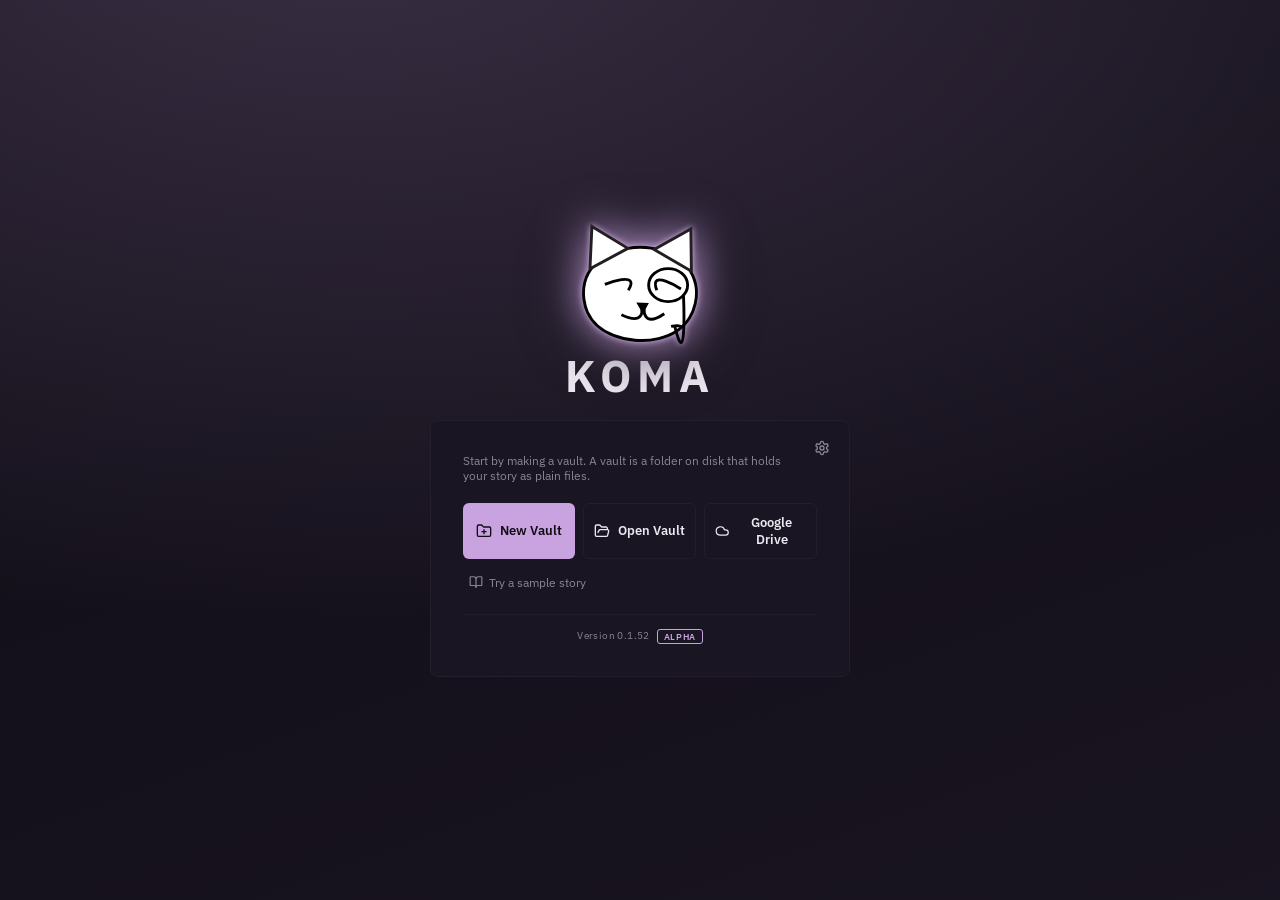
==== commit 53691823: "Koma web 0.1.52 silversaka/koma@4bd20a5efab79ac7e427a8528cb52d41151dda87" ====
--- a/index.html
+++ b/index.html
@@ -5,8 +5,8 @@
     <meta name="viewport" content="width=device-width, initial-scale=1.0" />
     <link rel="icon" href="/favicon.svg" type="image/svg+xml" />
     <title>Koma</title>
-    <script type="module" crossorigin src="/assets/index-DAjdoSoJ.js"></script>
-    <link rel="stylesheet" crossorigin href="/assets/index-D4uAco8J.css">
+    <script type="module" crossorigin src="/assets/index-WrRGegkL.js"></script>
+    <link rel="stylesheet" crossorigin href="/assets/index-CIdl66kI.css">
   </head>
   <body>
     <div id="root"></div>
--- a/assets/index-CIdl66kI.css
+++ b/assets/index-CIdl66kI.css
@@ -0,0 +1 @@
+@import"https://fonts.googleapis.com/css2?family=Courier+Prime:wght@400;700&family=IBM+Plex+Sans:wght@400;500;600;700&display=swap";.ps-page-surface{--ps-paper: color-mix(in srgb, var(--accent) 5%, #f2ecdc);--ps-ink: #1b1f26;--ps-accent: color-mix(in srgb, var(--accent) 34%, #33261a);--ps-muted: color-mix(in srgb, var(--accent) 18%, #6b6250);--ps-rule: color-mix(in srgb, var(--accent) 26%, #d8cdb0);--ps-caption-bg: color-mix(in srgb, var(--accent) 15%, #f0e8d2);--ps-caption-border: color-mix(in srgb, var(--accent) 42%, #b7a67a);--ps-dialogue-bg: color-mix(in srgb, var(--accent) 7%, #eae6da);background:var(--ps-paper);max-width:640px;min-height:700px;margin:0 auto;border-radius:4px;box-shadow:0 25px 50px -12px #00000080;padding:40px 48px;font-family:"Courier Prime",var(--font-ja),monospace;font-size:calc(13px * var(--text-scale, 1));line-height:1.55;color:var(--ps-ink);position:relative}.ps-page-surface .ProseMirror{outline:none}.ps-block{border:none;outline:none;white-space:pre-wrap}.ps-page{margin-top:30px;font-style:italic;text-align:center;font-size:calc(11px * var(--text-scale, 1));color:var(--ps-muted)}.ps-page:first-child{margin-top:0}.ps-page-label{display:flex;align-items:center;gap:12px;color:var(--ps-accent);font-size:calc(11px * var(--text-scale, 1));letter-spacing:.15em;text-transform:uppercase;font-weight:700;font-family:"IBM Plex Sans",var(--font-ja),sans-serif;margin-bottom:8px}.ps-page-label:before,.ps-page-label:after{content:"";flex:1;height:1px;background:var(--ps-rule)}.ps-panel{margin-top:14px}.ps-panel-label{display:inline-block;background:var(--ps-accent);color:var(--ps-paper);font-size:calc(10px * var(--text-scale, 1));font-family:"IBM Plex Sans",var(--font-ja),sans-serif;text-transform:uppercase;letter-spacing:.05em;font-weight:700;padding:2px 8px;border-radius:3px;margin-bottom:4px}.ps-character{margin-left:36%;width:46%;margin-top:6px;text-transform:uppercase;font-weight:700}.ps-dialogue{margin-left:16%;width:62%;margin-top:2px;background:var(--ps-dialogue-bg);border-radius:10px;padding:4px 12px}.ps-caption{margin-left:4%;width:90%;margin-top:8px;background:var(--ps-caption-bg);border:1px solid var(--ps-caption-border);padding:5px 12px;font-style:italic}.ps-setting{margin-top:14px;padding-bottom:3px;border-bottom:1px solid var(--ps-rule);font-family:"IBM Plex Sans",var(--font-ja),sans-serif;font-weight:700;font-size:calc(11.5px * var(--text-scale, 1));letter-spacing:.08em;text-transform:uppercase;color:var(--ps-accent)}.ps-action{margin-top:8px}.ps-thought{margin-left:16%;width:62%;margin-top:2px;border:1.5px dotted var(--ps-caption-border);border-radius:14px;padding:4px 12px;font-style:italic}.ps-note{margin-top:10px;padding:3px 0 3px 10px;border-left:3px solid var(--ps-caption-border);font-family:"IBM Plex Sans",var(--font-ja),sans-serif;font-size:calc(12px * var(--text-scale, 1));color:var(--ps-muted)}.ps-sfx{margin-top:10px;margin-bottom:4px;text-align:center;font-weight:700;font-size:calc(20px * var(--text-scale, 1));color:#b56576;letter-spacing:.05em;text-transform:uppercase;transform:rotate(-2deg)}.ps-active{box-shadow:0 0 0 2px #c99a4b59;border-radius:3px}.ps-dialogue.ps-active{border-radius:10px}.ps-thought.ps-active{border-radius:14px}.ps-flash{animation:ps-flashbg .9s ease;border-radius:3px}@keyframes ps-flashbg{0%{background-color:#c99a4b59}to{background-color:transparent}}.ps-entity{cursor:default}.ps-entity-syntax{display:none}.ps-drag-handle{display:inline-flex;align-items:center;justify-content:center;flex-shrink:0;width:20px;height:20px;margin-right:5px;border-radius:5px;color:var(--ps-muted);cursor:grab;opacity:.32;transition:opacity .12s ease,background-color .12s ease,color .12s ease;vertical-align:middle}.ps-drag-handle-floating{position:absolute;z-index:2;margin:0;opacity:.7}.ps-drag-handle:hover{background:color-mix(in srgb,var(--ps-accent) 16%,transparent);color:var(--ps-accent)}.ps-drag-handle:active{cursor:grabbing}.ps-drag-handle svg{width:15px;height:15px}.ps-drag-source{opacity:.4;filter:saturate(.6);transition:opacity .12s ease}.ps-drop-before,.ps-drop-after{position:relative}.ps-drop-before:before,.ps-drop-after:after{content:"";position:absolute;left:-10px;right:-10px;height:3px;border-radius:2px;background:var(--ps-accent);box-shadow:0 0 0 3px color-mix(in srgb,var(--ps-accent) 22%,transparent);pointer-events:none}.ps-drop-before:before{top:-7px}.ps-drop-after:after{bottom:-7px}body.ps-dragging .ps-page-surface,body.ps-dragging .ps-page-surface *{cursor:grabbing!important;-webkit-user-select:none!important;user-select:none!important}.ps-drag-ghost{position:fixed;top:0;left:0;z-index:1000;display:flex;align-items:center;gap:7px;max-width:280px;padding:6px 10px;border-radius:6px;background:var(--ink800);border:1px solid var(--ps-accent);box-shadow:var(--shadow-md);pointer-events:none;will-change:transform}.ps-drag-ghost-type{flex-shrink:0;font-family:"IBM Plex Sans",var(--font-ja),sans-serif;font-size:9.5px;font-weight:700;text-transform:uppercase;letter-spacing:.06em;color:var(--accent)}.ps-drag-ghost-text{overflow:hidden;text-overflow:ellipsis;white-space:nowrap;font-family:"Courier Prime",var(--font-ja),monospace;font-size:11.5px;color:var(--text);opacity:.85}:root{--ink900: #100d16;--ink800: #1a1522;--ink700: #241d2e;--ink600: #332a3f;--accent: #c9a3e0;--accent-light: #d9bceb;--text: #ece7f0;--muted: #8b8591;--danger: #b56576;--danger-light: #cf8b98;--positive: #8fcfa8;--font-ja: "Hiragino Sans", "Hiragino Kaku Gothic ProN", "Yu Gothic Medium", "Yu Gothic", YuGothic, Meiryo, "Noto Sans CJK JP", "Noto Sans JP";--surface: rgba(26, 21, 34, .55);--glass-blur: blur(18px);--transition-fast: .12s ease;--transition-base: .18s ease;--radius-sm: 4px;--radius-md: 8px;--radius-lg: 12px;--shadow-sm: 0 2px 10px rgba(10, 6, 16, .32);--shadow-md: 0 8px 28px rgba(10, 6, 16, .42)}*{box-sizing:border-box}*{scrollbar-width:thin;scrollbar-color:var(--ink600) transparent}*::-webkit-scrollbar{width:10px;height:10px}*::-webkit-scrollbar-track{background:transparent}*::-webkit-scrollbar-thumb{background-color:var(--ink600);border-radius:6px;border:2px solid transparent;background-clip:padding-box}*::-webkit-scrollbar-thumb:hover{background-color:var(--accent);background-clip:padding-box}*::-webkit-scrollbar-corner{background:transparent}html,body,#root{height:100%;margin:0}body{font-family:"IBM Plex Sans",var(--font-ja),sans-serif;background:var(--ink900);color:var(--text)}button,input,select,textarea{font-family:inherit;transition:background-color var(--transition-fast),border-color var(--transition-fast),color var(--transition-fast),box-shadow var(--transition-fast),opacity var(--transition-fast),transform .1s ease}button:not(:disabled){cursor:pointer}button:active:not(:disabled){transform:scale(.97)}:focus-visible{outline:2px solid var(--accent);outline-offset:2px}@keyframes fadeIn{0%{opacity:0;transform:translateY(4px)}to{opacity:1;transform:translateY(0)}}.app-background{position:fixed;top:0;right:0;bottom:0;left:0;z-index:0;overflow:hidden;pointer-events:none}.app-background.inline{position:absolute;border-radius:inherit}.app-background-gradient{position:absolute;top:-10%;right:-10%;bottom:-10%;left:-10%;background:radial-gradient(ellipse 75% 55% at 15% 0%,color-mix(in srgb,var(--accent) 22%,transparent),transparent 60%),radial-gradient(ellipse 65% 55% at 90% 100%,color-mix(in srgb,var(--accent-light) 14%,transparent),transparent 60%),linear-gradient(160deg,var(--ink900) 0%,var(--ink800) 55%,var(--ink900) 100%);background-size:200% 200%;animation:app-background-drift 24s ease-in-out infinite}.app-background-layer{position:absolute;top:0;right:0;bottom:0;left:0;overflow:hidden}.app-background-canvas{position:absolute;top:0;right:0;bottom:0;left:0;width:100%;height:100%;display:block}.app-background-petal{position:absolute;top:-10px;border-radius:60% 40%;opacity:0;animation:app-background-fall linear infinite}.app-background-custom{position:absolute;top:0;right:0;bottom:0;left:0;background-size:cover;background-position:center}@keyframes app-background-drift{0%,to{background-position:0% 0%}50%{background-position:100% 100%}}@keyframes app-background-fall{0%{transform:translateY(-10px) rotate(0);opacity:0}10%{opacity:.75}90%{opacity:.6}to{transform:translateY(105vh) rotate(220deg);opacity:0}}@media (prefers-reduced-motion: reduce){.app-background-gradient,.app-background-petal,.app-background-cloud,.app-background-wave,.app-background-code,.app-background-gear,.app-background-casing{animation:none}.app-background-petal,.app-background-casing{opacity:.3}}.app-shell{position:relative;z-index:1;width:100%;height:100vh;display:flex;background:transparent;animation:fadeIn var(--transition-base) ease-out}.rail{background:var(--surface);backdrop-filter:var(--glass-blur);-webkit-backdrop-filter:var(--glass-blur);width:calc(60px * var(--text-scale, 1));border-right:1px solid var(--ink700);display:flex;flex-direction:column;align-items:center;padding:16px 0;flex-shrink:0}.rail-label{color:var(--muted);font-size:calc(9px * var(--text-scale, 1));letter-spacing:.1em;margin-bottom:12px;text-transform:uppercase;font-weight:600;background:none;border:none;cursor:pointer;padding:0;transition:color var(--transition-fast),opacity var(--transition-fast)}.rail-label:hover{opacity:.75}.rail-label.active{color:var(--accent)}.rail-back{width:100%;display:flex;flex-direction:column;align-items:center;gap:2px;padding:6px 0;margin-bottom:16px;background:transparent;border:none;color:var(--muted);cursor:pointer;transition:background-color var(--transition-fast),color var(--transition-fast)}.rail-back:hover:not(:disabled){background:var(--ink800);color:var(--text)}.rail-back:disabled{opacity:.35;cursor:not-allowed}.rail-back span{font-size:calc(8px * var(--text-scale, 1));text-transform:uppercase;letter-spacing:.05em}.rail-item{position:relative;width:100%;display:flex;flex-direction:column}.rail-detach{position:absolute;top:4px;right:4px;display:flex;align-items:center;justify-content:center;padding:3px;background:var(--ink900);border:1px solid var(--ink600);border-radius:4px;color:var(--muted);cursor:pointer;opacity:0;visibility:hidden;transition:opacity var(--transition-fast),color var(--transition-fast),border-color var(--transition-fast)}.rail-item:hover .rail-detach,.rail-detach:focus-visible{opacity:1;visibility:visible}.rail-detach:hover{color:var(--accent);border-color:var(--accent)}body.detached-window .rail{display:none}.detached-loading{color:var(--muted);font-size:calc(12px * var(--text-scale, 1))}.rail-button{width:100%;display:flex;flex-direction:column;align-items:center;gap:4px;padding:12px 0;margin-bottom:4px;background:transparent;border:none;border-left:2px solid transparent;color:var(--muted);cursor:pointer;transition:background-color var(--transition-fast),color var(--transition-fast),border-color var(--transition-fast)}.rail-button:hover:not(.active):not(:disabled){background:var(--ink800);color:var(--text)}.rail-button.active{background:var(--ink700);color:var(--accent);border-left-color:var(--accent)}.rail-button:disabled{opacity:.35;cursor:not-allowed}.rail-button span{font-size:calc(9px * var(--text-scale, 1));text-transform:uppercase;letter-spacing:.05em}.rail-settings{margin-top:auto;border-top:1px solid var(--ink700);padding-top:12px}.rail-save-status{display:flex;flex-direction:column;align-items:center;gap:4px;margin-top:10px;padding-top:10px;border-top:1px solid var(--ink700);color:var(--accent);font-size:calc(9px * var(--text-scale, 1));text-transform:uppercase;letter-spacing:.05em;animation:fadeIn var(--transition-base);transition:opacity var(--transition-base),color var(--transition-base)}.rail-save-status--saved{color:var(--text)}.rail-save-status--settled{opacity:.4}.rail-save-spin{animation:rail-save-spin .9s linear infinite}@keyframes rail-save-spin{0%{transform:rotate(0)}to{transform:rotate(360deg)}}input[type=number]{-webkit-appearance:textfield;appearance:textfield;-moz-appearance:textfield}input[type=number]::-webkit-inner-spin-button,input[type=number]::-webkit-outer-spin-button{-webkit-appearance:none;margin:0}.number-input{position:relative;display:inline-flex;min-width:0}.number-input>input{flex:1;min-width:0;width:100%}.number-input-steps{position:absolute;top:3px;right:3px;bottom:3px;display:flex;flex-direction:column;gap:1px;width:16px}.number-input-steps button{flex:1;display:flex;align-items:center;justify-content:center;min-height:0;padding:0;border:none;border-radius:3px;background:color-mix(in srgb,var(--text) 7%,transparent);color:var(--muted);cursor:pointer;transition:background var(--transition-fast),color var(--transition-fast)}.number-input-steps button:hover{background:color-mix(in srgb,var(--accent) 28%,transparent);color:var(--text)}.number-input-steps button:active{background:color-mix(in srgb,var(--accent) 45%,transparent)}.image-pick-menu{position:fixed;z-index:1000;display:flex;flex-direction:column;gap:4px;padding:8px;border-radius:var(--radius-lg);border:1px solid color-mix(in srgb,var(--text) 14%,transparent);background:color-mix(in srgb,var(--ink800) 88%,transparent);backdrop-filter:var(--glass-blur);-webkit-backdrop-filter:var(--glass-blur);box-shadow:var(--shadow-md);color:var(--text);animation:fadeIn var(--transition-base) ease-out}.image-pick-preview{display:block;width:100%;height:120px;object-fit:contain;margin-bottom:4px;border-radius:var(--radius-md);background:color-mix(in srgb,var(--text) 5%,transparent)}.image-pick-menu button{display:flex;align-items:center;gap:8px;width:100%;padding:7px 10px;border:none;border-radius:var(--radius-md);background:transparent;color:var(--text);font:inherit;font-size:13px;text-align:left;cursor:pointer}.image-pick-menu button:hover,.image-pick-menu button:focus-visible{outline:none;background:color-mix(in srgb,var(--accent) 22%,transparent)}.image-pick-menu button:first-of-type{color:var(--accent-light)}.image-pick-hint{padding:2px 10px 0;font-size:11px;color:var(--muted)}.sidebar{background:var(--ink800);width:230px;border-right:1px solid var(--ink700);display:flex;flex-direction:column;flex-shrink:0}.sidebar-tabs{display:flex;border-bottom:1px solid var(--ink700)}.sidebar-tab{flex:1;display:flex;align-items:center;justify-content:center;gap:6px;padding:10px 0;font-size:calc(11px * var(--text-scale, 1));text-transform:uppercase;letter-spacing:.05em;color:var(--muted);background:transparent;border:none;border-bottom:2px solid transparent;cursor:pointer}.sidebar-tab:hover:not(.active){color:var(--text)}.sidebar-tab.active{color:var(--text);border-bottom-color:var(--accent)}.sidebar-list{flex:1;overflow-y:auto;padding:8px 0}.sidebar-nav-item{width:100%;text-align:left;padding:8px 16px;font-size:calc(12px * var(--text-scale, 1));background:transparent;border:none;color:var(--text);cursor:pointer;white-space:nowrap;overflow:hidden;display:flex;align-items:baseline;gap:6px}.sidebar-nav-item:hover{background:var(--ink700)}.sidebar-nav-item.active{color:var(--accent)}.sidebar-nav-item.page{font-weight:700}.sidebar-nav-item.panel{padding-left:28px}.cast-row{width:100%;padding:8px 16px;font-size:calc(12px * var(--text-scale, 1));display:flex;align-items:center;gap:8px;background:transparent;border:none;text-align:left;color:var(--text);cursor:pointer}.cast-row:hover{background:var(--ink800)}.cast-name{flex:1;min-width:0;display:flex;align-items:center;gap:5px;white-space:nowrap;overflow:hidden;text-overflow:ellipsis}.cast-speaks{flex:none;color:var(--accent)}.cast-type{flex:none;font-size:calc(9.5px * var(--text-scale, 1));text-transform:uppercase;letter-spacing:.06em;color:var(--muted);opacity:.75}.cast-row .count{flex:none;min-width:1.5em;text-align:right;color:var(--muted);font-variant-numeric:tabular-nums}.sidebar-empty{padding:14px 16px;font-size:calc(11px * var(--text-scale, 1));line-height:1.55;color:var(--muted)}.editor-column{position:relative;flex:1;display:flex;flex-direction:column;overflow:hidden}.editor-header{background:var(--surface);backdrop-filter:var(--glass-blur);-webkit-backdrop-filter:var(--glass-blur);border-bottom:1px solid var(--ink700);padding:12px 24px;flex-shrink:0}.editor-header .title{color:var(--text);font-size:calc(14px * var(--text-scale, 1));font-weight:600}.editor-header .path{color:var(--muted);font-family:"Courier Prime",var(--font-ja),monospace;font-size:calc(11px * var(--text-scale, 1))}.storyboard-page-tabs{background:var(--surface);backdrop-filter:var(--glass-blur);-webkit-backdrop-filter:var(--glass-blur);display:flex;align-items:center;gap:2px;padding:6px 24px;border-bottom:1px solid var(--ink700);overflow-x:auto;flex-shrink:0}.storyboard-page-tab{display:flex;align-items:center;gap:4px;color:var(--muted);font-size:calc(11px * var(--text-scale, 1));text-transform:uppercase;letter-spacing:.05em;padding:6px 10px;cursor:pointer;border-bottom:2px solid transparent;border-radius:var(--radius-sm) var(--radius-sm) 0 0;white-space:nowrap;transition:color var(--transition-fast),background-color var(--transition-fast),border-color var(--transition-fast)}.storyboard-page-tab:hover:not(.active){color:var(--text);background:var(--ink800)}.storyboard-page-tab.active{color:var(--text);border-bottom-color:var(--accent)}.storyboard-page-tab-delete{display:flex;align-items:center;opacity:0;background:none;border:none;color:var(--muted);cursor:pointer;padding:2px;border-radius:3px;transition:opacity var(--transition-fast),color var(--transition-fast),background-color var(--transition-fast)}.storyboard-page-tab:hover .storyboard-page-tab-delete{opacity:1}.storyboard-page-tab-delete:hover{color:var(--danger);background:var(--ink700)}.storyboard-page-tab-add{display:flex;align-items:center;justify-content:center;background:none;border:1px dashed var(--ink600);color:var(--muted);cursor:pointer;padding:5px 8px;border-radius:var(--radius-sm);margin-left:4px;transition:color var(--transition-fast),border-color var(--transition-fast),background-color var(--transition-fast)}.storyboard-page-tab-add:hover{color:var(--accent);border-color:var(--accent);background:var(--ink800)}.storyboard-panel-frame{border:2px solid var(--ink600);transition:border-color var(--transition-fast),background-color var(--transition-fast)}.storyboard-panel-frame.shaped{border:none}.storyboard-panel-frame.interactive:hover:not(.selected){border-color:var(--muted)}.storyboard-panel-frame.selected{border-color:var(--accent)}.storyboard-panel-outline{stroke:var(--ink600);stroke-width:.6;transition:stroke var(--transition-fast),stroke-width var(--transition-fast)}.storyboard-panel-outline.selected{stroke:var(--accent);stroke-width:1.2}.storyboard-resize-handle{position:absolute;right:0;bottom:0;width:14px;height:14px;background:var(--accent);cursor:nwse-resize;opacity:.35;transition:opacity var(--transition-fast)}.storyboard-resize-handle:hover,.storyboard-resize-handle.selected{opacity:1}.storyboard-vertex{position:absolute;width:9px;height:9px;margin:0;transform:translate(-50%,-50%);border-radius:50%;box-sizing:border-box;background:var(--accent);border:1px solid var(--ink900)}.storyboard-vertex.closer{width:14px;height:14px;pointer-events:auto;cursor:pointer;background:var(--ink900);border:2px solid var(--accent)}.storyboard-vertex.closer:hover{background:var(--accent)}.storyboard-vertex.editable{width:11px;height:11px;pointer-events:auto;cursor:grab;background:var(--ink900);border:2px solid var(--accent)}.storyboard-vertex.editable:hover{background:var(--accent)}.storyboard-vertex.editable:active{cursor:grabbing}.storyboard-info-button{position:absolute;top:2px;right:2px;pointer-events:auto;background:var(--ink800);color:var(--muted);border:1px solid var(--accent);border-radius:50%;width:16px;height:16px;display:flex;align-items:center;justify-content:center;z-index:6;padding:0;transition:background-color var(--transition-fast),color var(--transition-fast)}.storyboard-info-button:hover:not(.active){color:var(--text);background:var(--ink700)}.storyboard-info-button.active{background:var(--accent);color:var(--ink900)}.editor-toolbar{background:var(--surface);backdrop-filter:var(--glass-blur);-webkit-backdrop-filter:var(--glass-blur);border-bottom:1px solid var(--ink700);padding:8px 24px;display:flex;align-items:center;gap:6px;flex-wrap:wrap;flex-shrink:0}.editor-toolbar button{font-size:calc(11px * var(--text-scale, 1));padding:4px 10px;border-radius:var(--radius-sm);background:var(--ink700);color:var(--muted);border:none;cursor:pointer;font-weight:500}.editor-toolbar button:hover:not(:disabled):not(.active){background:var(--ink600);color:var(--text)}.editor-toolbar button.active{background:var(--accent);color:var(--ink900)}.editor-toolbar button.active:hover{background:var(--accent-light)}.editor-toolbar button:disabled{opacity:.4;cursor:not-allowed}.editor-toolbar .hint{color:var(--muted);font-size:calc(11px * var(--text-scale, 1));margin-left:8px}.toolbar-color-input{width:22px;height:22px;padding:0;border:none;border-radius:4px;background:none;cursor:pointer}.toolbar-color-input::-webkit-color-swatch-wrapper{padding:0}.toolbar-color-input::-webkit-color-swatch{border:1px solid var(--ink600);border-radius:4px}.toolbar-size-input{width:90px;accent-color:var(--accent)}.editor-scroll{flex:1;overflow-y:auto;padding:32px}.centered-screen{position:relative;z-index:1;width:100%;height:100vh;display:flex;align-items:center;justify-content:center;background:transparent;animation:fadeIn var(--transition-base) ease-out}.find-bar{background:var(--surface);backdrop-filter:var(--glass-blur);-webkit-backdrop-filter:var(--glass-blur);border:1px solid var(--ink700);border-radius:8px;box-shadow:var(--shadow-md);display:flex;flex-direction:column;gap:6px;padding:7px 8px;position:absolute;right:24px;top:10px;width:min(460px,calc(100% - 48px));z-index:30}.find-row{align-items:center;display:flex;gap:4px}.find-input{background:var(--ink900);border:1px solid var(--ink700);border-radius:4px;color:var(--text);flex:1;font-family:inherit;font-size:calc(12px * var(--text-scale, 1));min-width:0;outline:none;padding:4px 7px}.find-input:focus{border-color:var(--accent)}.find-count{color:var(--muted);font-size:calc(10.5px * var(--text-scale, 1));font-variant-numeric:tabular-nums;min-width:62px;text-align:right}.find-count.none{color:var(--danger-light)}.find-toggle-replace,.find-option,.find-step,.find-close{align-items:center;background:none;border:1px solid transparent;border-radius:4px;color:var(--muted);cursor:pointer;display:flex;justify-content:center;padding:3px}.find-toggle-replace:hover,.find-option:hover,.find-step:hover:not(:disabled),.find-close:hover{color:var(--text)}.find-option.on{border-color:var(--accent);color:var(--accent)}.find-step:disabled{cursor:default;opacity:.4}.find-replace-gap{flex-shrink:0;width:22px}.find-action{background:var(--ink700);border:none;border-radius:4px;color:var(--text);cursor:pointer;font-family:inherit;font-size:calc(11px * var(--text-scale, 1));padding:4px 9px;white-space:nowrap}.find-action:disabled{cursor:default;opacity:.45}.find-tags{align-items:flex-start;color:var(--muted);display:flex;font-size:calc(10.5px * var(--text-scale, 1));gap:6px;line-height:1.4;padding-left:26px}.find-result{color:var(--muted);font-size:calc(10.5px * var(--text-scale, 1));padding-left:26px}.find-action.primary{background:var(--accent);color:var(--ink900)}.find-put-back{background:none;border:none;color:var(--accent);cursor:pointer;font-family:inherit;font-size:inherit;margin-left:6px;padding:0;text-decoration:underline}.find-scope{align-items:center;display:flex;flex-wrap:wrap;gap:4px;padding-left:26px}.find-scope button{background:none;border:1px solid var(--ink700);border-radius:999px;color:var(--muted);cursor:pointer;font-family:inherit;font-size:calc(10.5px * var(--text-scale, 1));padding:2px 9px}.find-scope button:hover{color:var(--text)}.find-scope button.on{border-color:var(--accent);color:var(--accent)}.find-scope-note{color:var(--muted);font-size:calc(10px * var(--text-scale, 1));margin-left:4px}.find-confirm{background:var(--ink900);border:1px solid var(--ink700);border-radius:6px;margin-left:26px;padding:8px 10px}.find-confirm p{color:var(--text);font-size:calc(11px * var(--text-scale, 1));line-height:1.45;margin:0 0 8px}.find-confirm-actions{display:flex;gap:6px;justify-content:flex-end}.find-results{border-top:1px solid var(--ink700);display:flex;flex-direction:column;gap:8px;max-height:min(52vh,440px);overflow-y:auto;padding-top:6px}.find-chapter header{align-items:baseline;display:flex;gap:6px;padding:0 4px 2px}.find-chapter-name{color:var(--text);font-size:calc(11px * var(--text-scale, 1));font-weight:600;overflow:hidden;text-overflow:ellipsis;white-space:nowrap}.find-chapter-open{border:1px solid var(--accent);border-radius:999px;color:var(--accent);font-size:calc(9px * var(--text-scale, 1));padding:0 5px}.find-chapter-count{color:var(--muted);font-size:calc(10px * var(--text-scale, 1));font-variant-numeric:tabular-nums;margin-left:auto}.find-hit{align-items:baseline;background:none;border:none;border-radius:4px;color:var(--muted);cursor:pointer;display:flex;font-family:inherit;font-size:calc(11px * var(--text-scale, 1));gap:8px;padding:3px 4px;text-align:left;width:100%}.find-hit:hover,.find-hit:focus-visible{background:var(--ink800);color:var(--text);outline:none}.find-hit-page{color:var(--muted);flex-shrink:0;font-size:calc(10px * var(--text-scale, 1));font-variant-numeric:tabular-nums;min-width:30px}.find-hit-text{flex:1;min-width:0;overflow:hidden;text-overflow:ellipsis;white-space:nowrap}.find-hit-text mark{background:color-mix(in srgb,var(--accent) 35%,transparent);border-radius:2px;color:var(--text)}.find-hit-tag{border:1px solid var(--ink700);border-radius:999px;flex-shrink:0;font-size:calc(9px * var(--text-scale, 1));padding:0 5px}.find-hit-more{color:var(--muted);font-size:calc(10px * var(--text-scale, 1));padding:2px 4px 0 42px}.ps-search-match{background:color-mix(in srgb,var(--accent) 22%,transparent);border-radius:2px}.ps-search-active{background:color-mix(in srgb,var(--accent) 55%,transparent);box-shadow:0 0 0 1px var(--accent)}.earlier-copies-modal{width:min(880px,calc(100vw - 48px))}.earlier-copies-body{display:grid;gap:14px;grid-template-columns:220px minmax(0,1fr)}@media (max-width: 640px){.earlier-copies-body{grid-template-columns:1fr}}.earlier-copies-list{display:flex;flex-direction:column;gap:4px;list-style:none;margin:0;max-height:min(60vh,520px);overflow-y:auto;padding:0}.earlier-copies-list button{background:none;border:1px solid transparent;border-radius:var(--radius-sm);color:var(--text);cursor:pointer;display:flex;flex-direction:column;font-family:inherit;gap:1px;padding:7px 9px;text-align:left;width:100%}.earlier-copies-list button:hover{background:var(--ink900)}.earlier-copies-list button.active{background:var(--ink900);border-color:var(--accent)}.earlier-copies-when{font-size:calc(12px * var(--text-scale, 1));font-weight:600}.earlier-copies-ago,.earlier-copies-words{color:var(--muted);font-size:calc(10.5px * var(--text-scale, 1))}.earlier-copies-detail{display:flex;flex-direction:column;gap:10px;min-width:0}.earlier-copies-summary{color:var(--text);font-size:calc(12px * var(--text-scale, 1))}.earlier-copies-summary .back{color:var(--positive)}.earlier-copies-summary .gone{color:var(--danger-light)}.earlier-copies-diff{background:var(--ink900);border:1px solid var(--ink700);border-radius:var(--radius-sm);font-family:"Courier Prime",var(--font-ja),monospace;font-size:calc(11px * var(--text-scale, 1));line-height:1.5;max-height:min(48vh,420px);overflow:auto;padding:6px 0}.diff-line{display:flex;gap:6px;padding:0 10px 0 4px;white-space:pre-wrap;word-break:break-word}.diff-mark{flex-shrink:0;text-align:center;width:12px}.diff-same{color:var(--muted)}.diff-back{background:color-mix(in srgb,var(--positive) 14%,transparent);color:var(--text)}.diff-gone{background:color-mix(in srgb,var(--danger-light) 14%,transparent);color:var(--text);text-decoration:line-through;text-decoration-color:color-mix(in srgb,var(--danger-light) 60%,transparent)}.diff-skipped{color:var(--muted);font-family:inherit;font-size:calc(10px * var(--text-scale, 1));font-style:italic;padding:4px 22px}.earlier-copies-open{background:none;border:none;color:var(--accent);cursor:pointer;font:inherit;padding:0;text-decoration:underline}.draft-switcher-history{align-items:center;background:none;border:none;border-top:1px solid var(--ink700);color:var(--muted);cursor:pointer;display:flex;font-family:inherit;font-size:calc(11px * var(--text-scale, 1));gap:6px;margin-top:4px;padding:8px 10px 4px;text-align:left;width:100%}.draft-switcher-history:hover{color:var(--text)}.sidebar-nav-label{flex:1;min-width:0;overflow:hidden;text-overflow:ellipsis;white-space:nowrap}.sidebar-nav-stats{color:var(--muted);flex-shrink:0;font-size:calc(10px * var(--text-scale, 1));font-variant-numeric:tabular-nums}.sidebar-nav-flag{align-self:center;background:var(--danger-light);border-radius:50%;flex-shrink:0;height:6px;width:6px}.counts{display:flex;flex-direction:column;gap:8px;padding:10px 12px}.counts-grid{display:grid;gap:6px 10px;grid-template-columns:1fr 1fr}.counts-grid div{color:var(--muted);font-size:calc(11px * var(--text-scale, 1))}.counts-grid strong{color:var(--text);display:block;font-size:calc(16px * var(--text-scale, 1));font-variant-numeric:tabular-nums;font-weight:600}.counts-note{color:var(--muted);font-size:calc(10.5px * var(--text-scale, 1));line-height:1.45;margin:0}.counts-heading{color:var(--text);font-size:calc(11px * var(--text-scale, 1));font-weight:600;margin-top:6px}.counts-hints{display:flex;flex-direction:column;gap:2px}.counts-hint{background:none;border:none;border-left:2px solid var(--danger-light);border-radius:0 4px 4px 0;color:var(--text);cursor:pointer;font-family:inherit;font-size:calc(11px * var(--text-scale, 1));line-height:1.4;padding:4px 8px;text-align:left}.counts-hint:hover{background:var(--ink800)}.counts-foot{margin-top:6px}.density-limits{display:grid;gap:8px 14px;grid-template-columns:repeat(auto-fill,minmax(170px,1fr));margin-bottom:10px}.density-limit{align-items:center;color:var(--text);display:flex;font-size:calc(12px * var(--text-scale, 1));gap:8px;justify-content:space-between}.density-limit input{background:var(--ink900);border:1px solid var(--ink700);border-radius:4px;color:var(--text);font-family:inherit;padding:3px 6px;width:70px}.shortcuts-modal{width:min(860px,calc(100vw - 48px))}.shortcuts-groups{columns:2 340px;column-gap:28px}.shortcuts-group{break-inside:avoid;margin-bottom:18px}.shortcuts-group h3{color:var(--accent);font-size:calc(11px * var(--text-scale, 1));font-weight:600;letter-spacing:.06em;margin:0 0 8px;text-transform:uppercase}.shortcuts-group dl{display:flex;flex-direction:column;gap:7px;margin:0}.shortcut-row{display:grid;gap:10px;grid-template-columns:132px minmax(0,1fr)}.shortcut-row dt{margin:0}.shortcut-row dd{color:var(--text);font-size:calc(11.5px * var(--text-scale, 1));line-height:1.45;margin:0}.shortcut-keys{display:flex;flex-wrap:wrap;gap:3px 4px}.shortcut-combo{align-items:center;display:inline-flex;flex-wrap:wrap;gap:2px}.shortcut-keys kbd{background:var(--ink900);border:1px solid var(--ink600);border-bottom-width:2px;border-radius:4px;color:var(--text);font-family:inherit;font-size:calc(10.5px * var(--text-scale, 1));padding:1px 6px;white-space:nowrap}.shortcut-plus,.shortcut-or{color:var(--muted);font-size:calc(10px * var(--text-scale, 1));margin:0 2px}.compare-legend{display:flex;flex-wrap:wrap;font-size:calc(11px * var(--text-scale, 1));gap:14px}.compare-legend .back{color:var(--positive)}.compare-legend .gone{color:var(--danger-light)}.import-script-button{align-items:center;background:none;border:1px dashed var(--ink600);border-radius:var(--radius-sm);color:var(--muted);cursor:pointer;display:flex;font-family:inherit;font-size:calc(12px * var(--text-scale, 1));gap:6px;justify-content:center;margin-top:8px;padding:7px 10px;width:100%}.import-script-button:hover{border-color:var(--accent);color:var(--text)}.import-script-result{display:flex;flex-direction:column;gap:10px;margin-top:12px}.import-script-preview{max-height:min(40vh,340px)}.import-script-name{align-items:center;color:var(--text);display:flex;font-size:calc(12px * var(--text-scale, 1));gap:10px}.import-script-name input{background:var(--ink900);border:1px solid var(--ink700);border-radius:4px;color:var(--text);flex:1;font-family:inherit;padding:5px 8px}.import-script-name input.invalid{border-color:var(--danger-light)}.ps-comment{background:color-mix(in srgb,#e0c35a 22%,transparent);border-bottom:2px solid color-mix(in srgb,#e0c35a 70%,transparent);cursor:pointer}.ps-comment-active{background:color-mix(in srgb,#e0c35a 42%,transparent)}.toolbar-comments{align-items:center;display:inline-flex;gap:5px}.comments-panel{background:var(--ink800);border-left:1px solid var(--ink700);display:flex;flex-direction:column;flex-shrink:0;min-height:0;width:300px}.comments-header{align-items:center;border-bottom:1px solid var(--ink700);color:var(--text);display:flex;gap:7px;padding:10px 12px}.comments-title{font-size:calc(12px * var(--text-scale, 1));font-weight:600}.comments-count{color:var(--muted);flex:1;font-size:calc(11px * var(--text-scale, 1))}.comments-list{display:flex;flex:1;flex-direction:column;gap:8px;overflow-y:auto;padding:10px}.comments-note{color:var(--muted);font-size:calc(11px * var(--text-scale, 1));line-height:1.45;margin:0}.comments-group{color:var(--muted);font-size:calc(10.5px * var(--text-scale, 1));margin-top:6px;text-transform:uppercase;letter-spacing:.05em}.comment-thread{background:var(--ink900);border:1px solid var(--ink700);border-radius:var(--radius-md);cursor:pointer;display:flex;flex-direction:column;gap:8px;padding:9px 10px}.comment-thread.new{border-color:#e0c35a;cursor:default;margin:10px 10px 0}.comment-thread.active{border-color:var(--accent)}.comment-thread.resolved{opacity:.6}.comment-quote{border-left:2px solid #e0c35a;color:var(--muted);font-size:calc(11px * var(--text-scale, 1));font-style:italic;margin:0;padding-left:7px}.comment-entry{display:flex;flex-direction:column;gap:3px}.comment-meta{align-items:center;display:flex;gap:6px}.comment-dot{border-radius:50%;flex-shrink:0;height:8px;width:8px}.comment-author{color:var(--text);font-size:calc(11px * var(--text-scale, 1));font-weight:600}.comment-time{color:var(--muted);flex:1;font-size:calc(10px * var(--text-scale, 1))}.comment-text{color:var(--text);font-size:calc(12px * var(--text-scale, 1));line-height:1.45;white-space:pre-wrap;word-break:break-word}.comment-thread-actions{align-items:center;display:flex;flex-wrap:wrap;gap:6px}.comment-button{align-items:center;background:var(--ink700);border:none;border-radius:4px;color:var(--text);cursor:pointer;display:inline-flex;font-family:inherit;font-size:calc(11px * var(--text-scale, 1));gap:4px;padding:3px 9px}.comment-button.primary{background:var(--accent);color:var(--ink900)}.comment-button:disabled{cursor:default;opacity:.45}.comment-icon{background:none;border:none;color:var(--muted);cursor:pointer;display:inline-flex;margin-left:auto;padding:2px}.comment-icon:hover{color:var(--text)}.comment-composer{display:flex;flex-direction:column;gap:6px;width:100%}.comment-composer textarea{background:var(--ink800);border:1px solid var(--ink700);border-radius:4px;color:var(--text);font-family:inherit;font-size:calc(12px * var(--text-scale, 1));padding:6px 8px;resize:vertical}.comment-composer textarea:focus{border-color:var(--accent);outline:none}.comment-composer-actions{display:flex;gap:6px;justify-content:flex-end}.comments-toggle-resolved{background:none;border:none;border-top:1px solid var(--ink700);color:var(--muted);cursor:pointer;font-family:inherit;font-size:calc(11px * var(--text-scale, 1));padding:8px}.comments-toggle-resolved:hover{color:var(--text)}.world-appearances{display:flex;flex-direction:column;gap:8px;margin-bottom:6px}.world-appearance{display:flex;flex-direction:column;gap:4px}.world-appearance-chapter{align-items:baseline;background:none;border:none;color:var(--text);cursor:pointer;display:flex;font-family:inherit;gap:8px;padding:0;text-align:left}.world-appearance-chapter:hover .world-appearance-name{color:var(--accent)}.world-appearance-name{flex:1;font-size:calc(12px * var(--text-scale, 1));font-weight:600;min-width:0;overflow:hidden;text-overflow:ellipsis;white-space:nowrap}.world-appearance-counts{color:var(--muted);flex-shrink:0;font-size:calc(10.5px * var(--text-scale, 1))}.world-appearance-pages{display:flex;flex-wrap:wrap;gap:4px}.world-appearance-pages button{background:var(--ink900);border:1px solid var(--ink700);border-radius:999px;color:var(--muted);cursor:pointer;font-family:inherit;font-size:calc(10.5px * var(--text-scale, 1));font-variant-numeric:tabular-nums;padding:1px 8px}.world-appearance-pages button:hover{border-color:var(--accent);color:var(--text)}.world-appearance-more{color:var(--muted);font-size:calc(10.5px * var(--text-scale, 1))}.ps-revised{box-shadow:inset 3px 0 #e0a35a;background:linear-gradient(90deg,color-mix(in srgb,#e0a35a 10%,transparent),transparent 40%)}.ps-removed{border:1px dashed color-mix(in srgb,var(--danger-light) 70%,transparent);border-radius:3px;color:var(--danger-light);cursor:help;display:inline-block;font-family:inherit;font-size:10px;margin:2px 0;padding:0 6px;-webkit-user-select:none;user-select:none}.revisions-strip{align-items:center;background:color-mix(in srgb,#e0a35a 14%,var(--ink800));border-bottom:1px solid var(--ink700);color:var(--text);display:flex;font-size:calc(11.5px * var(--text-scale, 1));gap:10px;padding:6px 14px}.revisions-swatch{background:#e0a35a;border-radius:2px;flex-shrink:0;height:14px;width:4px}.revisions-strip span:nth-child(2){flex:1}.revisions-strip button{background:var(--ink700);border:none;border-radius:4px;color:var(--text);cursor:pointer;font-family:inherit;font-size:inherit;padding:3px 10px}.beats-view-toggle{margin:0 8px}.beat-card-when{color:var(--accent);font-size:calc(10px * var(--text-scale, 1));letter-spacing:.03em;overflow:hidden;text-overflow:ellipsis;white-space:nowrap}.beats-timeline{flex:1;min-height:0;overflow-y:auto;padding:18px 24px 40px}.beats-timeline-intro{color:var(--muted);font-size:calc(12px * var(--text-scale, 1));line-height:1.5;margin:0 0 14px;max-width:760px}.beats-timeline-list{display:flex;flex-direction:column;gap:6px;list-style:none;margin:0;max-width:960px;padding:0}.beats-timeline-row{align-items:center;background:var(--surface);border:1px solid var(--ink700);border-left:3px solid var(--ink600);border-radius:var(--radius-md);display:grid;gap:12px;grid-template-columns:auto 150px minmax(0,1fr) auto;padding:8px 12px}.beats-timeline-row.flashback{border-left-color:#6ba8e0}.beats-timeline-row.flash-forward{border-left-color:#d283c8}.beats-timeline-move{display:flex;flex-direction:column;gap:2px}.beats-timeline-move button{background:none;border:1px solid var(--ink700);border-radius:3px;color:var(--muted);cursor:pointer;display:flex;padding:1px 3px}.beats-timeline-move button:hover:not(:disabled){border-color:var(--accent);color:var(--text)}.beats-timeline-move button:disabled{cursor:default;opacity:.3}.beats-timeline-when{background:var(--ink900);border:1px solid var(--ink700);border-radius:4px;color:var(--accent);font-family:inherit;font-size:calc(12px * var(--text-scale, 1));min-width:0;padding:4px 7px}.beats-timeline-when:focus{border-color:var(--accent);outline:none}.beats-timeline-what{display:flex;flex-direction:column;gap:2px;min-width:0}.beats-timeline-title{color:var(--text);font-size:calc(13px * var(--text-scale, 1));font-weight:600}.beats-timeline-summary{color:var(--muted);font-size:calc(11.5px * var(--text-scale, 1));overflow:hidden;text-overflow:ellipsis;white-space:nowrap}.beats-timeline-told{align-items:center;display:flex;gap:8px}.beats-timeline-badge{border-radius:999px;font-size:calc(10px * var(--text-scale, 1));padding:1px 8px}.beats-timeline-badge.flashback{background:color-mix(in srgb,#6ba8e0 22%,transparent);color:#9cc6ef}.beats-timeline-badge.flash-forward{background:color-mix(in srgb,#d283c8 22%,transparent);color:#e3aedc}.beats-timeline-read{color:var(--muted);font-size:calc(11px * var(--text-scale, 1));font-variant-numeric:tabular-nums;white-space:nowrap}.beats-timeline-chapter{align-items:center;background:var(--ink900);border:1px solid var(--ink700);border-radius:999px;color:var(--muted);cursor:pointer;display:inline-flex;font-family:inherit;font-size:calc(10.5px * var(--text-scale, 1));gap:3px;padding:1px 8px}.beats-timeline-chapter:hover{border-color:var(--accent);color:var(--text)}@media (max-width: 720px){.beats-timeline-row{grid-template-columns:auto minmax(0,1fr)}}.vault-sample-button{align-items:center;background:none;border:none;color:var(--muted);cursor:pointer;display:inline-flex;font-family:inherit;font-size:calc(12px * var(--text-scale, 1));gap:6px;margin-top:12px;padding:4px 6px}.vault-sample-button:hover:not(:disabled){color:var(--accent)}.vault-sample-button:disabled{cursor:default;opacity:.6}.vault-hero{display:flex;flex-direction:column;align-items:center}.vault-hero-face{filter:drop-shadow(0 0 3px color-mix(in srgb,var(--accent) 85%,white)) drop-shadow(0 0 22px var(--accent)) drop-shadow(0 10px 24px rgba(0,0,0,.45))}.vault-hero-title{margin:10px 0 22px;font-size:calc(44px * var(--text-scale, 1));font-weight:700;letter-spacing:.14em;text-transform:uppercase;color:var(--text);line-height:1}.vault-card{position:relative;background:var(--ink800);border:1px solid var(--ink700);border-radius:8px;padding:32px;width:420px}.vault-card-settings{position:absolute;top:12px;right:12px;width:30px;height:30px;display:flex;align-items:center;justify-content:center;background:transparent;border:none;border-radius:6px;color:var(--muted);cursor:pointer}.vault-card-settings:hover{background:var(--ink700);color:var(--text)}.vault-card p{color:var(--muted);font-size:calc(12px * var(--text-scale, 1));margin:0 28px 20px 0}.vault-open-button{width:100%;padding:10px;background:var(--accent);color:var(--ink900);border:none;border-radius:6px;font-weight:600;font-size:calc(13px * var(--text-scale, 1));cursor:pointer;display:flex;align-items:center;justify-content:center;gap:8px}.vault-open-button:hover{background:var(--accent-light);box-shadow:var(--shadow-sm)}.vault-open-button:disabled{opacity:.5;cursor:default;box-shadow:none}.vault-open-button:disabled:hover{background:var(--accent)}.vault-button-row{display:flex;gap:8px}.vault-open-button.secondary{background:transparent;color:var(--text);border:1px solid var(--ink700)}.vault-open-button.secondary:hover{background:var(--ink700);box-shadow:none}.vault-new-form{display:flex;flex-direction:column;gap:8px}.vault-new-form input{width:100%;background:var(--ink800);border:1px solid var(--ink700);border-radius:4px;padding:9px 10px;color:var(--text);font-size:calc(13px * var(--text-scale, 1))}.vault-new-form input:focus-visible{outline:2px solid var(--accent);outline-offset:-1px}.vault-new-actions{display:flex;gap:8px}.vault-new-cancel{padding:10px 14px;background:transparent;color:var(--muted);border:1px solid var(--ink700);border-radius:6px;font-size:calc(13px * var(--text-scale, 1));cursor:pointer}.vault-new-cancel:hover{background:var(--ink700);color:var(--text)}.vault-cloud-row{display:flex;flex-direction:column;gap:6px;margin:10px 0 8px}.vault-cloud-button{display:flex;align-items:center;justify-content:center;gap:8px;width:100%;padding:9px 12px;border-radius:var(--radius-md);border:1px solid color-mix(in srgb,var(--accent) 55%,transparent);background:color-mix(in srgb,var(--accent) 14%,transparent);color:var(--text);font-size:calc(13px * var(--text-scale, 1));font-weight:600}.vault-cloud-button:hover:not(:disabled){background:color-mix(in srgb,var(--accent) 24%,transparent)}.vault-cloud-button:disabled{opacity:.5;cursor:default}.recent-cloud{display:inline-flex;align-items:center;gap:4px;margin-left:8px;padding:1px 7px;border-radius:999px;background:color-mix(in srgb,var(--accent) 18%,transparent);color:var(--accent);font-size:calc(10.5px * var(--text-scale, 1));font-weight:600;vertical-align:middle}.story-location{display:flex;flex-direction:column;gap:10px}.story-location-path{font-size:calc(11.5px * var(--text-scale, 1));color:var(--text);word-break:break-all;background:color-mix(in srgb,var(--ink900) 60%,transparent);border:1px solid color-mix(in srgb,var(--ink600) 70%,transparent);border-radius:var(--radius-sm);padding:6px 8px}.story-location-note{display:flex;align-items:flex-start;gap:6px;color:var(--muted);font-size:calc(12px * var(--text-scale, 1));line-height:1.5}.story-location-note svg{flex:0 0 auto;margin-top:3px;color:var(--accent)}.story-location-actions button{display:inline-flex;align-items:center;gap:6px}.vault-new-hint,.vault-new-error{font-size:calc(11px * var(--text-scale, 1));line-height:1.45}.vault-new-hint{color:var(--muted)}.vault-new-error{color:var(--danger)}.vault-card-version{margin-top:20px;padding-top:14px;border-top:1px solid var(--ink700);font-size:calc(10px * var(--text-scale, 1));color:var(--muted);text-align:center;letter-spacing:.04em}.recent-list{margin-top:20px}.recent-head{align-items:baseline;display:flex;gap:10px;justify-content:space-between;margin-bottom:8px}.recent-list h2{font-size:calc(10px * var(--text-scale, 1));text-transform:uppercase;letter-spacing:.08em;color:var(--muted);margin:0}.recent-recheck{align-items:center;background:none;border:none;color:var(--muted);cursor:pointer;display:inline-flex;font-family:inherit;font-size:calc(10.5px * var(--text-scale, 1));gap:5px;padding:0}.recent-recheck:hover:not(:disabled){color:var(--text)}.recent-recheck:disabled{cursor:default}.recent-item{width:100%;text-align:left;padding:8px 10px;border-radius:4px;background:transparent;border:none;color:var(--text);font-size:calc(12px * var(--text-scale, 1));font-family:"Courier Prime",var(--font-ja),monospace;cursor:pointer;white-space:nowrap;overflow:hidden;text-overflow:ellipsis;direction:rtl}.recent-item:hover{background:var(--ink700)}.vault-home{flex:1;min-height:0;display:flex;flex-direction:column;background:transparent}.vault-home-header{background:var(--surface);backdrop-filter:var(--glass-blur);-webkit-backdrop-filter:var(--glass-blur);flex-shrink:0;padding:20px 32px;border-bottom:1px solid var(--ink700);display:flex;align-items:center;justify-content:space-between}.vault-home-body{flex:1;min-height:0;overflow-y:auto;padding:24px 32px;max-width:780px;width:100%;align-self:center}.vault-home-body.wide{max-width:none;display:flex;flex-direction:column;overflow-y:hidden}.chapter-row{display:flex;align-items:center;justify-content:space-between;padding:12px 16px;background:var(--ink800);border:1px solid var(--ink700);border-radius:6px;margin-bottom:8px;cursor:pointer;transition:border-color var(--transition-fast),background-color var(--transition-fast),box-shadow var(--transition-fast)}.chapter-row:hover{border-color:var(--accent);background:var(--ink700);box-shadow:var(--shadow-sm)}.chapter-row:active{background:var(--ink600)}.chapter-row .name{font-family:"Courier Prime",var(--font-ja),monospace;font-size:calc(13px * var(--text-scale, 1));color:var(--text)}.new-chapter-row{display:flex;gap:8px;margin-top:16px}.new-chapter-row input{flex:1;background:var(--ink800);border:1px solid var(--ink700);border-radius:4px;padding:8px 10px;color:var(--text);font-size:calc(12px * var(--text-scale, 1))}.new-chapter-row button{background:var(--accent);color:var(--ink900);border:none;border-radius:4px;padding:8px 14px;font-size:calc(12px * var(--text-scale, 1));font-weight:600;cursor:pointer}.new-chapter-row button:hover{background:var(--accent-light)}.vault-home-tabs{background:var(--surface);backdrop-filter:var(--glass-blur);-webkit-backdrop-filter:var(--glass-blur);flex-shrink:0;display:flex;gap:4px;padding:0 32px;border-top:1px solid var(--ink700);border-bottom:1px solid var(--ink700)}.vault-home-tabs button{background:none;border:none;color:var(--muted);font-size:calc(12px * var(--text-scale, 1));text-transform:uppercase;letter-spacing:.05em;padding:8px 4px;margin-right:20px;cursor:pointer;border-bottom:2px solid transparent}.vault-home-tabs button:hover:not(.active){color:var(--text)}.vault-home-tabs button.active{color:var(--text);border-bottom-color:var(--accent)}.chapter-row-block{margin-bottom:8px}.chapter-row-block .chapter-row{margin-bottom:0}.chapter-status-badge{margin-left:8px;padding:1px 6px;border-radius:3px;background:var(--ink700);color:var(--accent);font-size:calc(9px * var(--text-scale, 1));text-transform:uppercase;letter-spacing:.05em;font-family:"IBM Plex Sans",var(--font-ja),sans-serif}.stowing-offer{position:relative;display:flex;gap:12px;align-items:flex-start;margin-bottom:14px;padding:14px 40px 14px 16px;border-radius:var(--radius-lg);border:1px solid color-mix(in srgb,var(--accent) 45%,transparent);background:color-mix(in srgb,var(--accent) 10%,var(--surface));backdrop-filter:var(--glass-blur);-webkit-backdrop-filter:var(--glass-blur);color:var(--text)}.stowing-offer>svg{color:var(--accent);flex-shrink:0;margin-top:2px}.stowing-offer-text p{margin:4px 0 10px;font-size:13px;line-height:1.5;color:color-mix(in srgb,var(--text) 80%,var(--muted))}.stowing-offer-actions{display:flex;gap:8px}.stowing-offer-go,.stowing-offer-later{border-radius:var(--radius-md);padding:5px 12px;font:inherit;font-size:13px;cursor:pointer}.stowing-offer-go{border:none;background:linear-gradient(135deg,var(--accent-light),var(--accent));color:var(--ink900)}.stowing-offer-later{border:1px solid var(--ink600);background:transparent;color:var(--text)}.stowing-offer-close{position:absolute;top:10px;right:10px;display:inline-flex;border:none;background:transparent;color:var(--muted);cursor:pointer}.chapter-title-badge{font-family:"IBM Plex Sans",var(--font-ja),sans-serif;font-weight:600;font-size:calc(13px * var(--text-scale, 1));color:var(--text);margin-right:8px}.chapter-file-name{font-size:calc(11px * var(--text-scale, 1));color:var(--muted)}.chapter-rename-input{flex:1;background:var(--ink900);border:1px solid var(--accent);border-radius:4px;padding:4px 8px;color:var(--text);font-family:"Courier Prime",var(--font-ja),monospace;font-size:calc(13px * var(--text-scale, 1))}.chapter-row-actions{display:flex;align-items:center;gap:2px;flex-shrink:0}.chapter-row-actions button{background:none;border:none;color:var(--muted);cursor:pointer;padding:4px 6px;border-radius:4px;display:flex;align-items:center}.chapter-row-actions button:hover:not(:disabled){background:var(--ink700);color:var(--text)}.chapter-row-actions button:disabled{opacity:.3;cursor:not-allowed}.chapter-details-toggle{font-size:calc(10px * var(--text-scale, 1))!important;text-transform:uppercase;letter-spacing:.04em}.chapter-meta-editor{background:var(--ink800);border:1px solid var(--ink700);border-top:none;border-radius:0 0 6px 6px;padding:10px 16px;margin-top:-8px;margin-bottom:8px;display:flex;flex-direction:column;gap:6px}.chapter-meta-editor input,.chapter-meta-editor textarea{background:var(--ink900);border:1px solid var(--ink700);border-radius:4px;padding:6px 8px;color:var(--text);font-size:calc(12px * var(--text-scale, 1));font-family:"IBM Plex Sans",var(--font-ja),sans-serif;resize:vertical}.chapter-meta-editor textarea{min-height:50px}.chapter-meta-editor input.chapter-title-input{background:transparent;border:none;border-bottom:1px solid var(--ink700);border-radius:0;padding:4px 2px 8px;margin-bottom:2px;color:var(--text);font-family:"IBM Plex Sans",var(--font-ja),sans-serif;font-weight:700;font-size:calc(18px * var(--text-scale, 1))}.chapter-meta-editor input.chapter-title-input:focus{outline:none;border-bottom-color:var(--accent)}.chapter-meta-editor input.chapter-title-input::placeholder{color:var(--muted);font-weight:400}.storyboard-palette{display:flex;align-items:stretch;flex-wrap:wrap;gap:4px;row-gap:2px;padding:6px 10px;flex-shrink:0;background:var(--surface);backdrop-filter:var(--glass-blur);-webkit-backdrop-filter:var(--glass-blur);border-bottom:1px solid var(--ink700)}.storyboard-palette-group{display:flex;align-items:stretch;gap:2px;flex-shrink:0}.storyboard-palette-button{display:flex;flex-direction:column;align-items:center;justify-content:center;gap:3px;min-width:46px;padding:5px 6px;background:transparent;border:1px solid transparent;border-radius:var(--radius-md);color:var(--muted);font-family:inherit;font-size:calc(10px * var(--text-scale, 1));line-height:1.2;white-space:nowrap;cursor:pointer;transition:background-color var(--transition-fast),color var(--transition-fast),border-color var(--transition-fast)}.storyboard-palette-button:hover:not(:disabled){background:var(--ink800);color:var(--text)}.storyboard-palette-button.active{background:var(--ink700);border-color:var(--accent);color:var(--accent-light)}.storyboard-palette-button:disabled{opacity:.35;cursor:default}.storyboard-palette-divider{width:1px;align-self:center;height:28px;background:var(--ink700);flex-shrink:0}.storyboard-palette-inputs{align-items:center;gap:8px;padding:0 4px}.storyboard-palette-zoom{width:80px;align-self:center}.storyboard-palette-hint{margin-left:auto;align-self:center;padding-left:12px;min-width:0;overflow:hidden;text-overflow:ellipsis;color:var(--muted);font-size:calc(11px * var(--text-scale, 1));white-space:nowrap}.toolbar-divider{width:1px;height:18px;background:var(--ink700)}.inspector{position:relative;background:var(--surface);backdrop-filter:var(--glass-blur);-webkit-backdrop-filter:var(--glass-blur);width:260px;border-left:1px solid var(--ink700);flex-shrink:0;padding:20px;display:flex;flex-direction:column;gap:16px;overflow-y:auto}.inspector-section{display:flex;flex-direction:column;gap:8px}.inspector-section-divider{border-top:1px solid var(--ink700);padding-top:16px}.panel-resize-handle{position:absolute;top:0;bottom:0;left:-3px;width:9px;cursor:col-resize;z-index:2}.panel-resize-handle:after{content:"";position:absolute;top:0;bottom:0;left:3px;width:2px;background:var(--accent);opacity:0;transition:opacity .12s ease}.panel-resize-handle:hover:after,.panel-resize-handle.active:after{opacity:.75}body.is-resizing-panel,body.is-resizing-panel *{cursor:col-resize!important;-webkit-user-select:none!important;user-select:none!important}.inspector-label{color:var(--muted);font-size:calc(10px * var(--text-scale, 1));text-transform:uppercase;letter-spacing:.05em;font-weight:600}.inspector-grid-2{display:grid;grid-template-columns:1fr 1fr;gap:8px}.inspector-grid-4{display:grid;grid-template-columns:repeat(4,1fr);gap:6px}.inspector-grid-2 button,.inspector-grid-4 button{background:var(--ink700);color:var(--text);border:none;border-radius:4px;padding:6px;font-size:calc(12px * var(--text-scale, 1));cursor:pointer;display:flex;align-items:center;justify-content:center}.inspector-grid-2 button:hover:not(:disabled),.inspector-grid-4 button:hover:not(:disabled){background:var(--ink600)}.inspector-wide-button{display:flex;align-items:center;justify-content:center;gap:6px;background:var(--ink700);color:var(--text);border:none;border-radius:4px;padding:8px;font-size:calc(12px * var(--text-scale, 1));cursor:pointer}.inspector-wide-button:hover:not(:disabled){background:var(--ink600)}.inspector-wide-button.muted{color:var(--muted)}.inspector-chip-row{display:flex;flex-wrap:wrap;gap:6px}.inspector-chip-row button{background:var(--ink700);color:var(--muted);border:none;border-radius:4px;padding:4px 8px;font-size:calc(12px * var(--text-scale, 1));text-transform:capitalize;cursor:pointer}.inspector-chip-row button:hover:not(.active){background:var(--ink600);color:var(--text)}.inspector-chip-row button.active{background:var(--accent);color:var(--ink900)}.inspector-textarea{width:100%;background:var(--ink700);color:var(--text);border:none;border-radius:4px;padding:8px;font-size:calc(12px * var(--text-scale, 1));resize:none;outline:none}.storyboard-assign-select{width:100%;background:var(--ink900);border:1px solid var(--ink700);border-radius:4px;padding:6px 8px;color:var(--text);font-size:calc(11.5px * var(--text-scale, 1))}.storyboard-script-list{display:flex;flex-direction:column;gap:4px}.storyboard-script-row{display:flex;align-items:center;gap:6px;background:var(--ink800);border:1px solid var(--ink700);border-radius:4px;padding:5px 7px;font-size:calc(11px * var(--text-scale, 1))}.storyboard-script-row.done{opacity:.55}.storyboard-script-row-text{flex:1;min-width:0;overflow:hidden;text-overflow:ellipsis;white-space:nowrap;color:var(--text)}.storyboard-script-row-done{flex:none;color:var(--accent)}.storyboard-script-row button{flex:none;display:flex;align-items:center;background:var(--accent);color:var(--ink900);border:none;border-radius:3px;padding:2px 4px;cursor:pointer}.inspector-linked-text{background:var(--ink700);color:var(--text);font-size:calc(11px * var(--text-scale, 1));line-height:1.5;border-radius:4px;padding:8px}.inspector-hint{color:var(--muted);font-size:calc(10px * var(--text-scale, 1));margin-top:4px}.inspector-delete-button{display:flex;align-items:center;gap:6px;background:none;border:none;color:var(--danger);font-size:calc(12px * var(--text-scale, 1));cursor:pointer;padding:0}.inspector-delete-button:hover{color:var(--danger-light)}.inspector-empty{color:var(--muted);font-size:calc(12px * var(--text-scale, 1));line-height:1.6}.inspector-swatch-row{display:flex;align-items:center;gap:8px}.entity-reference{position:absolute;bottom:16px;right:16px;background:var(--surface);backdrop-filter:var(--glass-blur);-webkit-backdrop-filter:var(--glass-blur);border:1px solid var(--ink700);border-radius:6px;padding:10px 12px;font-size:calc(12px * var(--text-scale, 1));max-width:160px}.entity-reference-row{display:flex;align-items:center;gap:8px;width:100%;background:none;border:none;padding:3px 0;color:var(--text);font-size:calc(12px * var(--text-scale, 1));text-align:left;cursor:pointer}.entity-reference-row:disabled{color:var(--muted);cursor:default}.entity-reference-row:not(:disabled):hover{color:var(--accent)}.entity-reference-hint{color:var(--muted);font-size:calc(10px * var(--text-scale, 1));margin-top:4px;font-style:italic}.inspector-swatch-input{width:24px;height:24px;padding:0;border:1px solid var(--ink600);border-radius:4px;background:none;cursor:pointer}.inspector-swatch-input::-webkit-color-swatch-wrapper{padding:0}.inspector-swatch-input::-webkit-color-swatch{border:none;border-radius:3px}.world-column{position:relative}.world-graph-pane{flex:1;position:relative}.world-graph-svg{width:100%;height:100%}.world-legend{position:absolute;bottom:16px;left:16px;background:var(--surface);backdrop-filter:var(--glass-blur);-webkit-backdrop-filter:var(--glass-blur);border:1px solid var(--ink700);border-radius:6px;padding:10px 12px;font-size:calc(12px * var(--text-scale, 1))}.world-legend-row{display:flex;align-items:center;gap:6px;margin-bottom:6px;color:var(--muted)}.world-legend-row:last-child{margin-bottom:8px}.world-legend-swatch{width:14px;height:14px;padding:0;border:none;border-radius:50%;background:none;cursor:pointer;flex-shrink:0}.world-legend-swatch::-webkit-color-swatch-wrapper{padding:0;border-radius:50%}.world-legend-swatch::-webkit-color-swatch{border:none;border-radius:50%}.world-legend-label-input{background:transparent;border:none;color:var(--text);font-size:calc(12px * var(--text-scale, 1));width:90px;padding:0;outline:none}.world-legend-shape{flex:0 0 auto;max-width:92px;background:var(--ink700);border:1px solid var(--ink600);border-radius:var(--radius-sm);color:var(--muted);font-size:calc(10.5px * var(--text-scale, 1));padding:2px 4px}.world-legend-shape:hover{color:var(--text)}.world-description-edit{display:flex;flex-direction:column;gap:6px}.world-description-input{width:100%;resize:vertical;background:var(--ink800);border:1px solid var(--ink700);border-radius:var(--radius-sm);padding:8px 10px;color:var(--text);font-size:calc(12px * var(--text-scale, 1));line-height:1.5;font-family:inherit}.world-description-input:focus{outline:none;border-color:var(--accent)}.world-description-actions{display:flex;gap:6px}.world-description-actions .inspector-wide-button{margin-top:0}.inspector-wide-button.quiet{color:var(--muted)}.world-legend-remove{background:none;border:none;color:var(--muted);cursor:pointer;padding:2px;display:flex}.world-legend-remove:hover{color:var(--danger-light)}.world-legend-sync{display:block;width:100%;text-align:left;background:color-mix(in srgb,var(--accent) 12%,transparent);border:1px solid color-mix(in srgb,var(--accent) 35%,transparent);border-radius:4px;padding:6px 8px;margin-top:6px;color:var(--text);font-size:calc(10px * var(--text-scale, 1));line-height:1.45;cursor:pointer}.world-legend-sync:hover{background:color-mix(in srgb,var(--accent) 20%,transparent)}.world-legend-sync code{font-family:"Courier Prime",var(--font-ja),monospace;color:var(--accent)}.world-legend-add{display:flex;align-items:center;gap:4px;background:var(--ink700);color:var(--text);border:none;border-radius:4px;padding:4px 8px;font-size:calc(11px * var(--text-scale, 1));cursor:pointer}.world-legend-add:hover{background:var(--ink600)}.world-node-header{display:flex;align-items:center;justify-content:space-between;margin-bottom:4px}.world-node-type{font-size:calc(10px * var(--text-scale, 1));text-transform:uppercase;letter-spacing:.05em;font-weight:600}.world-node-delete{background:none;border:none;color:var(--muted);cursor:pointer;padding:2px;display:flex;flex-shrink:0;transition:color var(--transition-fast)}.world-node-delete:hover{color:var(--danger-light)}.world-rename-row{display:flex;align-items:center;gap:6px}.world-rename-input{flex:1;min-width:0;background:var(--ink900);border:1px solid var(--accent);border-radius:4px;padding:6px 8px;color:var(--text);font-size:calc(14px * var(--text-scale, 1));font-weight:600}.world-rename-input:focus{outline:none}.world-rename-confirm{flex:none;display:flex;align-items:center;background:var(--accent);color:var(--ink900);border:none;border-radius:4px;padding:6px 8px;cursor:pointer}.world-node-name{color:var(--text);font-size:calc(14px * var(--text-scale, 1));font-weight:600;margin-bottom:16px}.world-board-linked{color:var(--muted);font-size:calc(11px * var(--text-scale, 1));background:var(--ink700);border-radius:4px;padding:6px 10px;overflow:hidden;text-overflow:ellipsis;white-space:nowrap}.world-board-linked strong{color:var(--text);font-weight:600}.world-board-picker{width:100%;margin-top:6px;background:var(--ink900);border:1px solid var(--ink700);border-radius:4px;padding:6px 8px;color:var(--text);font-size:calc(11px * var(--text-scale, 1));cursor:pointer}.world-board-picker:disabled{opacity:.5;cursor:default}.world-description-text{color:var(--text);font-size:calc(12px * var(--text-scale, 1));line-height:1.6;background:var(--ink700);border-radius:4px;padding:8px 12px;white-space:pre-wrap}.world-description-error{color:var(--danger-light);font-size:calc(11px * var(--text-scale, 1))}.world-relations{display:flex;flex-direction:column;gap:8px}.world-relation-row{background:var(--ink700);border-radius:4px;padding:8px 12px;font-size:calc(12px * var(--text-scale, 1))}.world-relation-other{color:var(--text)}.world-relation-label{color:var(--muted);font-style:italic;background:none;border:none;padding:0;font-size:calc(12px * var(--text-scale, 1));text-align:left}.world-relation-jump{cursor:pointer}.world-relation-jump:hover:not(:disabled){color:var(--accent);text-decoration:underline}.world-relation-jump:disabled{cursor:default}.world-relation-manual{display:flex;align-items:center;gap:6px;margin-top:2px}.world-relation-input{flex:1;background:var(--ink800);border:none;border-radius:3px;color:var(--muted);font-style:italic;font-size:calc(12px * var(--text-scale, 1));padding:3px 6px;outline:none}.world-relation-remove{background:none;border:none;color:var(--muted);cursor:pointer;padding:2px;display:flex;flex-shrink:0}.world-relation-remove:hover{color:var(--danger-light)}.relationship-matrix{display:flex;flex-direction:column;gap:12px;height:100%;padding:16px;overflow:hidden}.relationship-matrix-filters{display:flex;align-items:center;gap:12px;flex-wrap:wrap}.relationship-matrix-search{background:var(--ink700);border:none;border-radius:4px;padding:6px 10px;color:var(--text);font-size:calc(12px * var(--text-scale, 1));width:160px}.relationship-matrix-checkbox{display:flex;align-items:center;gap:6px;font-size:calc(12px * var(--text-scale, 1));color:var(--muted)}.relationship-matrix-type-filters{display:flex;gap:6px}.relationship-matrix-type-filters button{background:var(--ink700);color:var(--muted);border:none;border-radius:4px;padding:4px 10px;font-size:calc(11px * var(--text-scale, 1));cursor:pointer}.relationship-matrix-type-filters button.active{color:var(--ink900)}.relationship-matrix-scroll{flex:1;overflow:auto;border:1px solid var(--ink700);border-radius:4px}.relationship-matrix-scroll.panning{cursor:grabbing;-webkit-user-select:none;user-select:none}.relationship-matrix-grid{display:grid;width:max-content}.relationship-matrix-corner{position:sticky;top:0;left:0;z-index:3;background:var(--surface)}.relationship-matrix-col-header{position:sticky;top:0;z-index:2;background:var(--surface);display:flex;flex-direction:column;align-items:center;justify-content:flex-end;gap:4px;padding:6px 0 4px}.relationship-matrix-col-label{writing-mode:vertical-rl;transform:rotate(180deg);font-size:calc(10px * var(--text-scale, 1));color:var(--text);white-space:nowrap;overflow:hidden;text-overflow:ellipsis;max-height:110px}.relationship-matrix-row-header{position:sticky;left:0;z-index:1;background:var(--surface);display:flex;align-items:center;gap:6px;padding:0 8px;font-size:calc(11px * var(--text-scale, 1));color:var(--text);white-space:nowrap;overflow:hidden;text-overflow:ellipsis}.relationship-matrix-swatch{display:inline-block;width:8px;height:8px;border-radius:50%;flex-shrink:0}.relationship-matrix-row-label{overflow:hidden;text-overflow:ellipsis}.relationship-matrix-cell{border:1px solid var(--ink800);cursor:pointer;padding:0;min-height:var(--matrix-cell, 28px)}.relationship-matrix-grid .relationship-matrix-col-label,.relationship-matrix-grid .relationship-matrix-row-label{font-size:calc(10px * var(--matrix-zoom, 1) * var(--text-scale, 1))}.relationship-matrix-zoom{display:flex;align-items:center;gap:2px}.relationship-matrix-zoom button{display:flex;align-items:center;justify-content:center;min-width:22px;height:22px;padding:0 4px;border:1px solid var(--ink700);border-radius:var(--radius-sm);background:var(--ink800);color:var(--muted);font-family:inherit;font-size:calc(10px * var(--text-scale, 1));cursor:pointer;transition:background-color var(--transition-fast),color var(--transition-fast)}.relationship-matrix-zoom button:hover:not(:disabled){background:var(--ink700);color:var(--text)}.relationship-matrix-zoom button:disabled{opacity:.35;cursor:default}.relationship-matrix-zoom-reset{min-width:42px}.relationship-matrix-cell.blank{border:none;cursor:default;background:transparent}.relationship-matrix-cell.none{background:var(--ink800)}.relationship-matrix-cell.detected{background:var(--ink800);box-shadow:inset 0 0 0 2px var(--muted)}.relationship-matrix-cell.unrelated{background:repeating-linear-gradient(-45deg,transparent,transparent 4px,var(--ink700) 4px,var(--ink700) 5px)}.relationship-detail-colours{display:flex;align-items:center;gap:4px;flex-wrap:wrap;margin:2px 0 10px}.relationship-colour-swatch{width:20px;height:20px;padding:0;border:2px solid transparent;border-radius:50%;cursor:pointer;transition:transform var(--transition-fast),border-color var(--transition-fast)}.relationship-colour-swatch:hover{transform:scale(1.12)}.relationship-colour-swatch.active{border-color:var(--text)}.relationship-colour-picker{width:24px;height:22px;padding:0;border:1px solid var(--ink700);border-radius:var(--radius-sm);background:transparent;cursor:pointer}.relationship-colour-clear{margin-left:auto;padding:3px 8px;border:1px solid var(--ink700);border-radius:var(--radius-sm);background:var(--ink800);color:var(--muted);font-family:inherit;font-size:calc(11px * var(--text-scale, 1));cursor:pointer}.relationship-colour-clear:hover:not(:disabled){background:var(--ink700);color:var(--text)}.relationship-colour-clear:disabled{opacity:.35;cursor:default}.relationship-detail-unrelated{display:flex;align-items:center;gap:7px;margin:2px 0 8px;color:var(--muted);font-size:calc(12px * var(--text-scale, 1));cursor:pointer}.relationship-detail-unrelated input{cursor:pointer}.relationship-matrix-cell.curated{background:var(--accent)}.relationship-matrix-cell.selected{box-shadow:inset 0 0 0 2px var(--text)}.relationship-detail-header{display:flex;align-items:center;gap:10px}.relationship-detail-chip{flex:1;min-width:0;background:var(--ink700);border-radius:4px;padding:8px 10px}.relationship-detail-chip .world-node-name{overflow-wrap:anywhere}.relationship-detail-connector{color:var(--muted);font-size:calc(16px * var(--text-scale, 1))}.relationship-detail-label{width:100%}.relationship-detail-description{width:100%;min-height:110px;background:var(--ink700);border:none;border-radius:4px;padding:8px 12px;color:var(--text);font-size:calc(12px * var(--text-scale, 1));line-height:1.6;resize:vertical;font-family:inherit}.relationship-detail-promote{background:var(--ink800);color:var(--text);border:none;border-radius:4px;width:20px;height:20px;cursor:pointer;font-size:calc(13px * var(--text-scale, 1));line-height:1}.relationship-timeline{display:flex;flex-direction:column;gap:6px}.relationship-timeline-row{display:flex;align-items:center;flex-wrap:wrap;gap:6px;background:var(--ink700);border-radius:4px;padding:7px 9px}.relationship-timeline-row input{flex:1 1 130px;min-width:0;background:transparent;border:none;color:var(--text);font-size:calc(12px * var(--text-scale, 1));padding:2px 0}.relationship-timeline-row input:focus{outline:none;border-bottom:1px solid var(--accent)}.relationship-timeline-row button{flex:none}.relationship-timeline-chapter{color:var(--muted);font-size:calc(10px * var(--text-scale, 1));white-space:nowrap}.relationship-timeline-row button{background:none;border:none;color:var(--muted);cursor:pointer;font-size:calc(12px * var(--text-scale, 1));padding:2px 4px}.relationship-timeline-row button:hover:not(:disabled){color:var(--text)}.relationship-timeline-row button:disabled{opacity:.3;cursor:default}.relationship-detail-add-state{background:var(--ink700);color:var(--muted);border:none;border-radius:4px;padding:6px;font-size:calc(12px * var(--text-scale, 1));cursor:pointer}.relationship-detail-delete{margin-top:auto}.board-title-input{background:none;border:none;color:var(--text);font-size:calc(14px * var(--text-scale, 1));font-weight:600;font-family:inherit;padding:0;outline:none;width:100%}.world-add-name{display:inline-flex;align-items:center;gap:6px}.world-add-name input,.world-add-name select{height:26px;padding:0 8px;border-radius:var(--radius-sm);border:1px solid var(--ink600);background:var(--ink800);color:var(--text);font:inherit;font-size:12px}.world-add-name input{width:160px}.world-add-name input:focus,.world-add-name select:focus{outline:none;border-color:var(--accent)}.board-row-updated{color:var(--muted);font-size:calc(11px * var(--text-scale, 1))}.board-row-empty{color:var(--muted);font-size:calc(12px * var(--text-scale, 1));padding:12px 0}.board-zoom-reset{min-width:46px}.board-header{display:flex;align-items:center;gap:12px}.board-header .board-title-input{flex:1;min-width:0}.board-header-send{display:flex;align-items:center;gap:5px;flex-shrink:0;background:transparent;border:1px solid var(--ink600);border-radius:var(--radius-sm);color:var(--muted);font-size:calc(11px * var(--text-scale, 1));font-family:inherit;padding:5px 9px;margin-right:8px;cursor:pointer;transition:background-color var(--transition-fast),color var(--transition-fast),border-color var(--transition-fast)}.board-header-send:hover{color:var(--text);border-color:var(--accent)}.board-header-zoom{display:flex;align-items:center;gap:2px;flex-shrink:0}.board-header-zoom button{display:flex;align-items:center;justify-content:center;gap:4px;background:transparent;border:1px solid transparent;border-radius:var(--radius-sm);color:var(--muted);font-size:calc(11px * var(--text-scale, 1));font-family:inherit;padding:5px 7px;cursor:pointer;transition:background-color var(--transition-fast),color var(--transition-fast),border-color var(--transition-fast)}.board-header-zoom button:hover{background:var(--ink700);color:var(--text)}.board-main{flex:1;min-height:0;display:flex;position:relative}.board-palette{width:76px;flex-shrink:0;display:flex;flex-direction:column;align-items:center;gap:2px;padding:12px 0;background:var(--surface);backdrop-filter:var(--glass-blur);-webkit-backdrop-filter:var(--glass-blur);border-right:1px solid var(--ink700);overflow-y:auto}.board-palette-button{width:calc(100% - 12px);display:flex;flex-direction:column;align-items:center;gap:4px;padding:9px 0;background:transparent;border:1px solid transparent;border-radius:var(--radius-md);color:var(--muted);font-family:inherit;font-size:calc(10px * var(--text-scale, 1));cursor:pointer;transition:background-color var(--transition-fast),color var(--transition-fast),border-color var(--transition-fast)}.board-palette-button:hover:not(:disabled){background:var(--ink800);color:var(--text)}.board-palette-button.active{background:var(--ink700);border-color:var(--accent);color:var(--accent-light)}.board-palette-button:disabled{opacity:.35;cursor:default}.board-palette-button.board-palette-danger:hover:not(:disabled){color:var(--danger-light);border-color:var(--danger-light)}.board-palette-divider{width:calc(100% - 24px);height:1px;background:var(--ink700);margin:6px 0;flex-shrink:0}.board-palette-spacer{flex:1;min-height:12px}.board-palette-history{display:flex;gap:4px}.board-palette-history button{display:flex;align-items:center;justify-content:center;padding:6px;background:transparent;border:1px solid var(--ink700);border-radius:var(--radius-sm);color:var(--muted);cursor:pointer;transition:background-color var(--transition-fast),color var(--transition-fast)}.board-palette-history button:hover:not(:disabled){background:var(--ink700);color:var(--text)}.board-palette-history button:disabled{opacity:.3;cursor:default}.board-floating-bar{position:absolute;bottom:18px;left:50%;transform:translate(-50%);z-index:1200;display:flex;align-items:center;gap:6px;padding:7px 10px;background:var(--surface);backdrop-filter:var(--glass-blur);-webkit-backdrop-filter:var(--glass-blur);border:1px solid var(--ink600);border-radius:999px;box-shadow:var(--shadow-md)}.board-floating-hint{color:var(--muted);font-size:calc(11px * var(--text-scale, 1));padding:7px 14px}.board-floating-bar button{display:flex;align-items:center;background:none;border:none;color:var(--muted);cursor:pointer;padding:2px;border-radius:var(--radius-sm)}.board-floating-bar button:hover{color:var(--danger-light)}.board-canvas{position:relative;flex:1;min-width:0;overflow:hidden;background:var(--ink900);background-image:radial-gradient(var(--ink700) 1px,transparent 1px);background-size:22px 22px;cursor:crosshair;touch-action:none}.board-canvas.panning{cursor:grab}.board-canvas.panning:active{cursor:grabbing}.board-selection-box{position:absolute;z-index:1000;border:1px solid var(--accent);background:#c99a4b1f;pointer-events:none}.board-guide-line{position:absolute;background:var(--accent);pointer-events:none;z-index:999}.board-guide-line.vertical{top:-2000px;width:1px;height:4000px}.board-guide-line.horizontal{left:-2000px;height:1px;width:4000px}.board-world{position:absolute;top:0;left:0;width:0;height:0;transform-origin:0 0}.storyboard-canvas{position:relative;flex:1;overflow:hidden;touch-action:none;cursor:default}.storyboard-canvas.panning{cursor:grab}.storyboard-canvas.panning:active{cursor:grabbing}.storyboard-world{position:absolute;top:0;left:0;transform-origin:0 0}.board-card{position:absolute;background:var(--ink800);border:1px solid var(--ink700);border-radius:8px;box-shadow:0 2px 10px #00000059;display:flex;flex-direction:column;cursor:grab;overflow:hidden;transition:border-color var(--transition-fast),box-shadow var(--transition-fast)}.board-card:hover{border-color:var(--ink600);box-shadow:var(--shadow-md)}.board-card:active{cursor:grabbing}.board-card.selected{border-color:var(--accent);box-shadow:0 0 0 2px var(--accent),0 2px 10px #00000059}.name-error{display:block;color:var(--danger-light);font-size:calc(11px * var(--text-scale, 1));line-height:1.35;padding:3px 2px 0}.new-chapter-row input.invalid,.chapter-rename-input.invalid,.draft-switcher-promote-confirm input.invalid{border-color:var(--danger)}.chapter-rename-field{display:flex;flex-direction:column;flex:1;min-width:0}.new-chapter-error,.draft-switcher-error{padding:0 4px 6px}.confirm-modal{max-width:420px;padding:18px 20px 16px}.confirm-modal-head{display:flex;align-items:flex-start;gap:9px}.confirm-modal-icon{flex-shrink:0;margin-top:1px;color:var(--danger-light)}.confirm-modal-title{font-size:calc(14px * var(--text-scale, 1));font-weight:600;line-height:1.35;color:var(--text)}.confirm-modal-body{margin-top:8px;color:var(--muted);font-size:calc(12px * var(--text-scale, 1));line-height:1.5;white-space:pre-wrap}.confirm-modal-actions{display:flex;justify-content:flex-end;gap:8px;margin-top:18px}.confirm-modal-actions button{padding:7px 14px;border-radius:var(--radius-md);border:1px solid var(--ink700);background:var(--ink800);color:var(--text);font-family:inherit;font-size:calc(12px * var(--text-scale, 1));cursor:pointer;transition:background-color var(--transition-fast),border-color var(--transition-fast)}.confirm-modal-cancel:hover{background:var(--ink700)}.confirm-modal-confirm{border-color:var(--accent)}.confirm-modal-confirm:hover{background:var(--accent);color:var(--ink900)}.confirm-modal-confirm.destructive{border-color:var(--danger);color:var(--danger-light)}.confirm-modal-confirm.destructive:hover{background:var(--danger);color:#fff}.board-card-label{flex-shrink:0;display:flex;align-items:center;gap:6px;font-size:calc(9px * var(--text-scale, 1));text-transform:uppercase;letter-spacing:.06em;color:var(--muted);padding:5px 8px 3px}.board-card-delete{margin-left:auto;display:flex;align-items:center;justify-content:center;padding:1px;border:none;border-radius:3px;background:transparent;color:var(--muted);cursor:pointer;opacity:0;transition:opacity var(--transition-fast),background-color var(--transition-fast),color var(--transition-fast)}.board-card:hover .board-card-delete,.board-card.selected .board-card-delete,.board-card-delete:focus-visible{opacity:1}.board-card-delete:hover{background:var(--danger);color:#fff}.board-card-body{flex:1;min-height:0;display:flex;flex-direction:column;overflow:hidden}.board-card-resize-handle{position:absolute;right:0;bottom:0;width:14px;height:14px;cursor:nwse-resize;background:linear-gradient(135deg,transparent 50%,var(--ink600) 50%);border-bottom-right-radius:8px}.board-card-note-editor{flex:1;min-height:0;overflow-y:auto;padding:0 10px 10px;font-size:calc(12px * var(--text-scale, 1));color:var(--text);cursor:text}.board-card-note-editor .ProseMirror{outline:none;min-height:100%}.board-card-note-editor p{margin:0 0 6px}.board-card-image{flex:1;min-height:0;display:flex;flex-direction:column}.board-card-image img{flex:1;min-height:0;width:100%;object-fit:cover}.board-card-placeholder{flex:1;display:flex;align-items:center;justify-content:center;color:var(--muted)}.board-card-caption{flex-shrink:0;background:none;border:none;border-top:1px solid var(--ink700);color:var(--muted);font-size:calc(11px * var(--text-scale, 1));padding:5px 8px;outline:none}.board-card-link{flex:1;padding:0 10px 10px;display:flex;flex-direction:column;gap:4px}.board-card-link-icon{color:var(--accent);margin-bottom:2px}.board-card-link-title{background:none;border:none;color:var(--text);font-size:calc(13px * var(--text-scale, 1));font-weight:600;padding:0;outline:none}.board-card-link-url{background:none;border:none;color:var(--muted);font-size:calc(11px * var(--text-scale, 1));font-family:"Courier Prime",var(--font-ja),monospace;padding:0;outline:none}.board-card-link-open{margin-top:auto;display:inline-flex;align-items:center;gap:4px;color:var(--accent);font-size:calc(11px * var(--text-scale, 1));text-decoration:none;width:fit-content}.board-card-link-open:hover{color:var(--accent-light);text-decoration:underline}.board-card-file{flex:1;display:flex;flex-direction:column;align-items:center;justify-content:center;gap:6px;color:var(--text);padding:8px}.board-card-file-name{font-size:calc(11px * var(--text-scale, 1));color:var(--muted);text-align:center;word-break:break-word;max-width:100%}.board-card-file-download{background:var(--ink700);border:none;border-radius:4px;color:var(--text);padding:4px 8px;cursor:pointer}.board-card-file-download:hover{background:var(--ink600)}.board-card-color{flex:1;display:flex;align-items:center;justify-content:center;gap:8px;position:relative}.board-card-color-input{width:28px;height:28px;padding:0;border:2px solid rgba(255,255,255,.6);border-radius:50%;cursor:pointer;background:none}.board-card-color-hex{position:absolute;bottom:6px;font-size:calc(10px * var(--text-scale, 1));color:#0000008c;font-family:"Courier Prime",var(--font-ja),monospace}.beats-template-trigger{display:inline-flex;align-items:center;gap:4px;margin-left:10px;background:var(--ink700);color:var(--text);border:1px solid var(--ink700);border-radius:4px;padding:3px 8px;font-family:inherit;font-size:calc(11px * var(--text-scale, 1));font-weight:600;cursor:pointer;vertical-align:middle}.beats-template-trigger:hover{border-color:var(--ink600)}.beats-template-menu{position:relative}.beats-template-dropdown{position:absolute;top:100%;left:0;margin-top:4px;background:var(--ink800);border:1px solid var(--ink700);border-radius:6px;box-shadow:0 4px 14px #0006;z-index:50;min-width:200px;overflow:hidden}.beats-template-dropdown button{display:block;width:100%;text-align:left;background:none;border:none;border-radius:0;padding:8px 12px;color:var(--text);font-size:calc(12px * var(--text-scale, 1));cursor:pointer}.beats-template-dropdown button:hover{background:var(--ink700)}.draft-switcher-trigger{display:inline-flex;align-items:center;gap:4px;margin-left:10px;background:var(--ink700);color:var(--text);border:1px solid var(--ink700);border-radius:4px;padding:3px 8px;font-size:calc(11px * var(--text-scale, 1));font-weight:600;cursor:pointer;vertical-align:middle}.draft-switcher-trigger:hover{border-color:var(--accent)}.draft-switcher-menu{min-width:220px;padding:4px 0}.draft-switcher-row{display:flex;align-items:center;justify-content:space-between;padding:0 4px}.draft-switcher-row-label{display:flex;align-items:center;gap:6px;flex:1;background:none;border:none;border-radius:4px;padding:7px 8px;color:var(--text);font-size:calc(12px * var(--text-scale, 1));text-align:left;cursor:pointer}.draft-switcher-row-label:hover{background:var(--ink700)}.draft-switcher-row-label svg{color:var(--accent);flex-shrink:0}.draft-switcher-row-actions{display:flex;gap:2px;flex-shrink:0}.draft-switcher-row-actions button{background:none;border:none;color:var(--muted);cursor:pointer;padding:4px 6px;border-radius:4px}.draft-switcher-row-actions button:hover{background:var(--ink700);color:var(--text)}.draft-switcher-promote-confirm{margin:4px 8px 8px;padding:8px;background:var(--ink900);border:1px solid var(--ink700);border-radius:4px;display:flex;flex-direction:column;gap:6px}.draft-switcher-promote-confirm span{color:var(--muted);font-size:calc(11px * var(--text-scale, 1))}.draft-switcher-promote-confirm input{background:var(--ink800);border:1px solid var(--ink700);border-radius:4px;padding:6px 8px;color:var(--text);font-size:calc(12px * var(--text-scale, 1))}.draft-switcher-promote-actions{display:flex;gap:6px}.draft-switcher-promote-actions button{flex:1;background:var(--accent);color:var(--ink900);border:none;border-radius:4px;padding:6px 0;font-size:calc(11px * var(--text-scale, 1));font-weight:600;cursor:pointer}.draft-switcher-promote-actions button:last-child{background:var(--ink700);color:var(--text)}.draft-switcher-new-row{margin:6px 8px 2px}.draft-switcher-group{border-top:1px solid var(--ink700);color:var(--muted);font-size:calc(10px * var(--text-scale, 1));letter-spacing:.04em;margin-top:4px;padding:8px 10px 4px;text-transform:uppercase}.context-gauge{display:inline-flex;align-items:center;gap:5px;margin-left:10px;vertical-align:middle;cursor:default}.context-gauge-arc{transition:stroke-dashoffset var(--transition-base),stroke var(--transition-base)}.context-gauge-pct{color:var(--muted);font-size:calc(10px * var(--text-scale, 1));font-weight:500;font-variant-numeric:tabular-nums}.export-error-hint{color:var(--danger-light);font-size:calc(11px * var(--text-scale, 1));margin-left:4px}.beats-template-dropdown button.has-hint{display:flex;align-items:center;justify-content:space-between;gap:12px}.beats-template-count{color:var(--muted);font-size:calc(10.5px * var(--text-scale, 1));font-variant-numeric:tabular-nums}.beat-card-body{flex:1;min-height:0;display:flex;flex-direction:column}.beat-card-title{background:none;border:none;border-bottom:1px solid var(--ink700);color:var(--text);font-size:calc(12.5px * var(--text-scale, 1));font-weight:600;outline:none;padding:7px 9px}.beat-card-summary{flex:1;min-height:0;background:none;border:none;color:var(--text);font-family:inherit;font-size:calc(12px * var(--text-scale, 1));line-height:1.5;outline:none;padding:8px 9px;resize:none}.beat-card-chapter-select{background:var(--ink900);border:none;border-top:1px solid var(--ink700);color:var(--muted);font-size:calc(11px * var(--text-scale, 1));padding:5px 8px;outline:none}.beat-card-jump{display:flex;align-items:center;justify-content:center;background:none;border:none;border-top:1px solid var(--ink700);color:var(--accent);cursor:pointer;padding:5px 8px}.beat-card-jump:hover{background:var(--ink700)}.board-card-checklist{flex:1;min-height:0;display:flex;flex-direction:column;cursor:default}.checklist-items{flex:1;min-height:0;overflow-y:auto;padding:0 8px;display:flex;flex-direction:column;gap:2px}.checklist-item{display:flex;align-items:center;gap:6px}.checklist-item input[type=checkbox]{flex-shrink:0;accent-color:var(--accent);cursor:pointer}.checklist-item-text{flex:1;min-width:0;background:none;border:none;color:var(--text);font-size:calc(12px * var(--text-scale, 1));padding:3px 0;outline:none}.checklist-item-remove{flex-shrink:0;background:none;border:none;color:var(--muted);cursor:pointer;padding:2px;display:flex;opacity:0}.checklist-item:hover .checklist-item-remove{opacity:1}.checklist-item-remove:hover{color:var(--danger-light)}.checklist-add-row{flex-shrink:0;display:flex;gap:4px;padding:6px 8px;border-top:1px solid var(--ink700)}.checklist-add-row input{flex:1;min-width:0;background:var(--ink900);border:1px solid var(--ink700);border-radius:4px;padding:4px 6px;color:var(--text);font-size:calc(11px * var(--text-scale, 1));outline:none}.checklist-add-row button{background:var(--ink700);border:none;border-radius:4px;color:var(--text);cursor:pointer;padding:0 8px;display:flex;align-items:center}.checklist-add-row button:hover{background:var(--ink600)}.board-links-svg{position:absolute;top:0;left:0;width:1px;height:1px;overflow:visible;pointer-events:none}.board-link-hit{stroke:transparent;stroke-width:14;cursor:pointer;pointer-events:stroke}.board-link-line{stroke:var(--accent);stroke-width:1.5;stroke-opacity:.6;pointer-events:none;transition:stroke-opacity var(--transition-fast),stroke-width var(--transition-fast)}.board-link-hit:hover+.board-link-line{stroke-opacity:.9;stroke-width:2}.board-link-line.selected{stroke-opacity:1;stroke-width:2.5}.board-link-label{fill:var(--muted);font-size:calc(10px * var(--text-scale, 1));font-family:"IBM Plex Sans",var(--font-ja),sans-serif;text-anchor:middle;pointer-events:none}.board-card.link-source{border-color:var(--accent);box-shadow:0 0 0 2px var(--accent),0 2px 10px #00000059}.board-link-editor-label{background:var(--ink900);border:1px solid var(--ink700);border-radius:4px;padding:4px 8px;color:var(--text);font-size:calc(12px * var(--text-scale, 1));width:140px}.board-thumbnail{position:relative;width:96px;height:60px;flex-shrink:0;background:var(--ink900);border:1px solid var(--ink700);border-radius:4px;overflow:hidden}.board-thumbnail-empty{background:repeating-linear-gradient(45deg,var(--ink900),var(--ink900) 6px,var(--ink800) 6px,var(--ink800) 12px)}.board-thumbnail-card{position:absolute;border-radius:1px;opacity:.85}.board-search-row{display:flex;align-items:center;gap:8px;margin-bottom:16px;color:var(--muted)}.board-search-row input{flex:1;background:var(--ink800);border:1px solid var(--ink700);border-radius:4px;padding:6px 10px;color:var(--text);font-size:calc(12px * var(--text-scale, 1))}.board-archive-toggle{background:var(--ink800);border:1px solid var(--ink700);border-radius:4px;padding:6px 10px;color:var(--muted);font-size:calc(11px * var(--text-scale, 1));cursor:pointer;white-space:nowrap}.board-archive-toggle:hover:not(.active){border-color:var(--ink600);color:var(--text)}.board-archive-toggle.active{color:var(--accent);border-color:var(--accent)}.board-card-boardlink{flex:1;display:flex;flex-direction:column;align-items:center;justify-content:center;gap:6px;padding:8px}.board-card-boardlink-icon{color:var(--accent)}.board-card-boardlink-select{width:100%;max-width:240px;background:var(--ink900);border:1px solid var(--ink700);border-radius:4px;padding:4px 6px;color:var(--text);font-family:inherit;font-size:calc(11px * var(--text-scale, 1))}.board-card-boardlink-open{display:flex;align-items:center;gap:4px;background:none;border:none;color:var(--accent);font-size:calc(11px * var(--text-scale, 1));cursor:pointer;padding:2px}.board-card-boardlink-open:hover{color:var(--accent-light);text-decoration:underline}.board-card-boardlink-missing{color:var(--danger-light);font-size:calc(11px * var(--text-scale, 1));text-align:center}.board-template-select{background:var(--ink800);border:1px solid var(--ink700);border-radius:4px;padding:8px 10px;color:var(--text);font-size:calc(12px * var(--text-scale, 1))}.settings-scrim{position:fixed;top:0;right:0;bottom:0;left:0;z-index:2000;background:#08060c8c;display:flex;align-items:center;justify-content:center;animation:fadeIn var(--transition-base) ease-out}.settings-modal{width:420px;max-width:calc(100vw - 48px);max-height:calc(100vh - 48px);overflow-y:auto;background:var(--ink800);border:1px solid var(--ink600);border-radius:var(--radius-lg);box-shadow:var(--shadow-md);padding:20px}.release-notes-modal{width:560px}.release-notes-body{margin-top:4px}.release-notes-entry+.release-notes-entry{margin-top:22px;padding-top:18px;border-top:1px solid var(--ink700)}.release-notes-version{display:flex;align-items:baseline;gap:8px;margin:0 0 10px;font-size:calc(13px * var(--text-scale, 1));font-weight:600;color:var(--text)}.release-notes-stage{padding:1px 6px;border-radius:3px;background:var(--ink700);color:var(--accent);font-size:calc(9px * var(--text-scale, 1));text-transform:uppercase;letter-spacing:.05em;font-weight:700}.release-notes-date{margin-left:auto;font-size:calc(10.5px * var(--text-scale, 1));color:var(--muted);font-weight:400}.release-notes-list{margin:0;padding-left:18px;display:flex;flex-direction:column;gap:8px}.release-notes-list li{font-size:calc(12px * var(--text-scale, 1));line-height:1.55;color:var(--text)}.release-notes-list li::marker{color:var(--accent)}.release-notes-footer{display:flex;justify-content:flex-end;margin-top:20px}.release-notes-done{background:var(--accent);color:var(--ink900);border:none;border-radius:4px;padding:8px 18px;font-size:calc(12px * var(--text-scale, 1));font-weight:600;cursor:pointer}.release-notes-done:hover{background:var(--accent-light)}.settings-modal-header{display:flex;align-items:center;justify-content:space-between;margin-bottom:16px}.settings-modal-title{color:var(--text);font-size:calc(15px * var(--text-scale, 1));font-weight:600}.settings-modal-close{background:none;border:none;color:var(--muted);padding:4px;border-radius:var(--radius-sm);display:flex}.settings-modal-close:hover{color:var(--text);background:var(--ink700)}.settings-section{padding:16px 0;border-top:1px solid var(--ink700)}.settings-section:first-of-type{border-top:none;padding-top:0}.settings-section-title{color:var(--accent);font-size:calc(11px * var(--text-scale, 1));text-transform:uppercase;letter-spacing:.08em;font-weight:600;margin-bottom:12px}.settings-label{color:var(--muted);font-size:calc(12px * var(--text-scale, 1));margin:12px 0 6px}.settings-label:first-of-type{margin-top:0}.settings-swatch-row{display:flex;align-items:center;gap:8px}.settings-swatch{width:28px;height:28px;border-radius:50%;border:2px solid transparent;padding:0}.settings-swatch:hover{border-color:var(--ink600)}.settings-swatch.active{border-color:var(--text)}.settings-swatch-input{width:28px;height:28px;padding:0;border:none;border-radius:50%;overflow:hidden;background:none}.settings-chip-row{display:flex;flex-wrap:wrap;gap:6px}.settings-chip-row button{background:var(--ink700);border:1px solid var(--ink600);color:var(--muted);font-size:calc(12px * var(--text-scale, 1));padding:6px 12px;border-radius:var(--radius-sm)}.settings-chip-row button:hover:not(.active){color:var(--text);border-color:var(--ink600)}.settings-chip-row button.active{color:var(--ink900);background:var(--accent);border-color:var(--accent)}.settings-text-input{width:100%;background:var(--ink800);border:1px solid var(--ink700);border-radius:var(--radius-sm);padding:8px 10px;color:var(--text);font-size:calc(12px * var(--text-scale, 1))}.settings-text-input:focus{outline:none;border-color:var(--accent)}.settings-wide-button{width:100%;display:flex;align-items:center;justify-content:center;gap:6px;background:var(--ink700);border:1px solid var(--ink600);color:var(--text);font-size:calc(12px * var(--text-scale, 1));padding:8px;border-radius:var(--radius-sm)}.settings-wide-button:hover{border-color:var(--accent)}.settings-wide-button.muted{color:var(--muted)}.settings-upload-row{margin-top:8px}.settings-error{color:var(--danger-light);font-size:calc(11px * var(--text-scale, 1));margin-top:6px}.settings-hint{color:var(--muted);font-size:calc(11px * var(--text-scale, 1));margin-bottom:8px}.settings-advanced{margin-top:14px;border-top:1px solid var(--ink700);padding-top:10px}.settings-advanced-summary{cursor:pointer;color:var(--text);font-size:calc(12px * var(--text-scale, 1));font-weight:600;list-style:none}.settings-advanced-summary::-webkit-details-marker{display:none}.settings-advanced-summary:before{content:"▸";display:inline-block;margin-right:6px;color:var(--muted);transition:transform var(--transition-fast)}.settings-advanced[open]>.settings-advanced-summary:before{transform:rotate(90deg)}.settings-subgroup-title{color:var(--muted);font-size:calc(11px * var(--text-scale, 1));text-transform:uppercase;letter-spacing:.05em;margin:14px 0 6px}.settings-number-grid{display:grid;grid-template-columns:1fr 1fr;gap:10px}.settings-number-field{display:flex;flex-direction:column;gap:4px}.settings-number-field span{color:var(--muted);font-size:calc(11px * var(--text-scale, 1))}.settings-number-field input{background:var(--ink800);border:1px solid var(--ink700);border-radius:var(--radius-sm);padding:6px 8px;color:var(--text);font-size:calc(12px * var(--text-scale, 1));width:100%}.settings-number-field input:focus{outline:none;border-color:var(--accent)}.settings-checkbox-row{display:flex;align-items:center;gap:8px;color:var(--text);font-size:calc(12px * var(--text-scale, 1));margin-top:12px;cursor:pointer}.board-details-name-input{width:100%;background:var(--ink700);border:1px solid var(--ink600);border-radius:var(--radius-sm);color:var(--text);font-size:calc(13px * var(--text-scale, 1));font-weight:600;font-family:inherit;padding:8px 10px;outline:none}.board-details-name-input:focus{border-color:var(--accent)}.board-details-meta{display:flex;align-items:center;gap:10px;margin-top:10px;color:var(--muted);font-size:calc(11px * var(--text-scale, 1))}.board-details-badge{font-size:calc(10px * var(--text-scale, 1));text-transform:uppercase;letter-spacing:.05em;font-weight:600}.merge-modal-warning{color:var(--danger-light);font-size:calc(11px * var(--text-scale, 1));margin-top:8px}.merge-modal-cards{display:flex;gap:10px;margin-top:14px}.merge-modal-card{flex:1;display:flex;flex-direction:column;align-items:center;gap:6px;background:var(--ink700);border:1px solid var(--ink600);border-radius:var(--radius-md);padding:14px 10px;cursor:pointer;text-align:center}.merge-modal-card:hover{border-color:var(--accent);background:var(--ink600)}.merge-modal-card-swatch{width:20px;height:20px;border-radius:50%}.merge-modal-card-name{color:var(--text);font-size:calc(13px * var(--text-scale, 1));font-weight:600;word-break:break-word}.merge-modal-card-meta{color:var(--muted);font-size:calc(10px * var(--text-scale, 1));text-transform:uppercase;letter-spacing:.05em}.chat-tabs{align-items:center}.chat-segmented-tabs{display:flex;background:var(--ink800);border-radius:999px;padding:2px;gap:2px}.chat-segmented-tabs button{background:none!important;border:none!important;border-radius:999px!important;color:var(--muted);padding:5px 14px!important}.chat-segmented-tabs button.active{background:var(--ink600)!important;color:var(--text)}.chat-toolbar-actions{display:flex;align-items:center;gap:2px;margin-left:auto}.chat-icon-button{background:none;border:none;color:var(--muted);cursor:pointer;padding:7px;border-radius:var(--radius-sm);display:flex;align-items:center}.chat-icon-button:hover:not(:disabled){background:var(--ink700);color:var(--text)}.chat-icon-button:disabled{opacity:.4;cursor:default}.chat-icon-button-labeled{width:auto;gap:4px;font-size:calc(11px * var(--text-scale, 1));font-variant-numeric:tabular-nums}.chat-icon-button-danger:hover:not(:disabled){color:var(--danger-light)}.release-notes-kind{border-radius:999px;font-size:calc(9.5px * var(--text-scale, 1));font-weight:700;letter-spacing:.06em;margin-left:8px;padding:2px 8px;text-transform:uppercase;vertical-align:middle}.release-notes-kind.hotfix{background:color-mix(in srgb,var(--danger) 22%,transparent);color:var(--danger-light)}.release-notes-kind.qol{background:color-mix(in srgb,var(--positive) 20%,transparent);color:var(--positive)}.chat-search-bar{display:flex;align-items:center;gap:8px;flex-shrink:0;padding:8px 16px;background:var(--surface);backdrop-filter:var(--glass-blur);-webkit-backdrop-filter:var(--glass-blur);border-bottom:1px solid var(--ink700);color:var(--muted)}.chat-search-bar input{flex:1;max-width:320px;background:var(--ink800);border:1px solid var(--ink600);border-radius:var(--radius-sm);padding:5px 9px;color:var(--text);font-size:calc(12px * var(--text-scale, 1))}.chat-search-bar input:focus{outline:none;border-color:var(--accent)}.chat-search-count{font-size:calc(11px * var(--text-scale, 1));color:var(--muted);min-width:44px;font-variant-numeric:tabular-nums}.chat-search-bar button{background:none;border:none;color:var(--muted);cursor:pointer;padding:4px 6px;border-radius:var(--radius-sm);display:flex}.chat-search-bar button:hover:not(:disabled){background:var(--ink700);color:var(--text)}.chat-search-bar button:disabled{opacity:.4;cursor:default}.chat-message-content mark{background:var(--accent);color:var(--ink900);border-radius:2px;padding:0 1px}.chat-message-content mark.chat-search-match-active{background:var(--danger-light)}.chat-message-row{display:contents}.chat-import-divider{align-self:center;max-width:840px;width:100%;color:var(--muted);font-size:calc(10px * var(--text-scale, 1));text-transform:uppercase;letter-spacing:.05em;text-align:center;padding:8px 0 2px}.chat-conversation{flex:1;display:flex;flex-direction:column;min-height:0}.chat-scroll-area{position:relative;flex:1;overflow-y:auto;display:flex;flex-direction:column;gap:10px;min-height:0;padding:16px 32px 12px}.chat-transcript{display:flex;flex-direction:column;gap:14px;max-width:840px;width:100%;align-self:center}.chat-message{position:relative;border-radius:8px;padding:10px 14px;max-width:88%}.chat-message-user{align-self:flex-end;background:var(--ink700);border:1px solid var(--accent);max-width:75%}.chat-message-assistant{align-self:flex-start;background:none;border:none;max-width:96%;padding:4px 4px 10px}.chat-message-role-label{color:var(--muted);font-size:calc(10px * var(--text-scale, 1));text-transform:uppercase;letter-spacing:.05em;font-weight:600;margin-bottom:4px}.chat-message-select-checkbox{position:absolute;top:8px;right:8px}.chat-message-pending{display:flex;align-items:center;gap:6px;color:var(--muted);font-size:calc(12px * var(--text-scale, 1))}.chat-message-content{color:var(--text);font-size:calc(13px * var(--text-scale, 1));line-height:1.5;white-space:pre-wrap}.chat-message-content>*:first-child{margin-top:0}.chat-message-content>*:last-child{margin-bottom:0}.chat-message-content p{margin:.6em 0;white-space:pre-wrap}.chat-message-content h1,.chat-message-content h2,.chat-message-content h3,.chat-message-content h4,.chat-message-content h5,.chat-message-content h6{color:var(--text);font-weight:700;line-height:1.3;margin:1em 0 .4em}.chat-message-content h1{font-size:calc(19px * var(--text-scale, 1));padding-bottom:.3em;border-bottom:1px solid var(--ink700)}.chat-message-content h2{font-size:calc(17px * var(--text-scale, 1));padding-bottom:.25em;border-bottom:1px solid var(--ink700)}.chat-message-content h3{font-size:calc(15px * var(--text-scale, 1))}.chat-message-content h4,.chat-message-content h5,.chat-message-content h6{font-size:calc(13.5px * var(--text-scale, 1))}.chat-message-content strong{color:var(--text);font-weight:700}.chat-message-content em{font-style:italic}.chat-message-content ul,.chat-message-content ol{margin:.5em 0;padding-left:1.4em}.chat-message-content li{margin:.2em 0}.chat-message-content li>p{margin:.2em 0}.chat-message-content code{background:var(--ink900);border:1px solid var(--ink700);border-radius:4px;padding:.1em .4em;font-family:ui-monospace,SF Mono,Consolas,monospace;font-size:calc(12px * var(--text-scale, 1))}.chat-message-content pre{background:var(--ink900);border:1px solid var(--ink700);border-radius:var(--radius-md);padding:10px 12px;margin:.6em 0;overflow-x:auto}.chat-message-content pre code{background:none;border:none;padding:0;font-size:calc(12px * var(--text-scale, 1));line-height:1.5}.chat-message-content blockquote{margin:.6em 0;padding:.2em 0 .2em .9em;border-left:3px solid var(--accent);color:var(--muted)}.chat-message-content hr{border:none;border-top:1px solid var(--ink700);margin:1em 0}.chat-message-content a{color:var(--accent-light);text-decoration:underline;text-underline-offset:2px}.chat-message-content a:hover{color:var(--accent)}.chat-message-content table{border-collapse:collapse;margin:.6em 0;font-size:calc(12px * var(--text-scale, 1));display:block;overflow-x:auto}.chat-message-content th,.chat-message-content td{border:1px solid var(--ink700);padding:5px 9px;text-align:left}.chat-message-content th{background:var(--ink800);font-weight:600}.chat-image-thumb{width:72px;height:72px;object-fit:cover;border-radius:4px;border:1px solid var(--ink700)}.chat-image-thumb-loading{background:var(--ink700)}.chat-message-images{display:flex;flex-direction:column;gap:6px;margin-bottom:8px}.chat-message-images .chat-image-thumb,.chat-message-images .chat-image-thumb-loading{display:block;width:auto;height:auto;max-width:100%;max-height:320px;border-radius:10px}.chat-message-images .chat-image-thumb-loading{width:100%;height:160px}.chat-message-user{overflow:hidden}.chat-message-user .chat-message-images{margin:-10px -14px 8px;gap:2px}.chat-message-user .chat-message-images .chat-image-thumb,.chat-message-user .chat-message-images .chat-image-thumb-loading{width:100%;max-width:none;max-height:none;border-radius:0}.chat-message-idea-button{display:flex;align-items:center;gap:3px;margin-top:6px;background:none;border:none;color:var(--muted);font-size:calc(10px * var(--text-scale, 1));text-transform:uppercase;letter-spacing:.04em;cursor:pointer;padding:2px 4px;border-radius:3px}.chat-message-idea-button:hover{color:var(--text);background:var(--ink700)}.chat-idea-chip{display:flex;align-items:center;gap:8px;margin-top:8px;padding:6px 10px;background:var(--ink900);border:1px solid var(--accent);border-radius:6px;font-size:calc(11px * var(--text-scale, 1));color:var(--text)}.chat-idea-chip button{background:none;border:1px solid var(--ink700);border-radius:4px;color:var(--text);font-size:calc(10px * var(--text-scale, 1));padding:2px 8px;cursor:pointer}.chat-idea-chip button:hover{border-color:var(--accent)}.chat-composer-dock{flex-shrink:0;background:var(--surface);backdrop-filter:var(--glass-blur);-webkit-backdrop-filter:var(--glass-blur);border-top:1px solid var(--ink700);padding:14px 32px 20px;display:flex;flex-direction:column;gap:10px}.chat-error{max-width:840px;width:100%;align-self:center}.chat-staged-images{display:flex;flex-direction:column;gap:6px;max-width:840px;width:100%;align-self:center}.chat-staged-image-row{display:flex;align-items:center;gap:8px;background:var(--ink800);border:1px solid var(--ink700);border-radius:6px;padding:6px 10px}.chat-staged-image-row .chat-image-thumb,.chat-staged-image-row .chat-image-thumb-loading{width:40px;height:40px;flex-shrink:0}.chat-staged-image-row input{background:var(--ink900);border:1px solid var(--ink700);border-radius:4px;padding:6px 8px;color:var(--text);font-size:calc(12px * var(--text-scale, 1));width:140px}.chat-staged-image-row button{background:var(--ink700);border:none;border-radius:4px;color:var(--text);font-size:calc(11px * var(--text-scale, 1));padding:6px 10px;cursor:pointer;display:flex;align-items:center}.chat-staged-image-row button:disabled{opacity:.5;cursor:not-allowed}.chat-target-row{display:flex;align-items:center;gap:8px;max-width:840px;width:100%;align-self:center}.chat-target-label{color:var(--muted);font-size:calc(11px * var(--text-scale, 1));text-transform:uppercase;letter-spacing:.04em;flex-shrink:0}.chat-target-row select,.chat-target-row input{background:var(--ink800);border:1px solid var(--ink700);border-radius:4px;padding:6px 8px;color:var(--text);font-size:calc(12px * var(--text-scale, 1))}.chat-target-collapse{margin-left:auto;background:none;border:none;color:var(--muted);cursor:pointer;padding:4px;display:flex;border-radius:var(--radius-sm)}.chat-target-collapse:hover{background:var(--ink700);color:var(--text)}.chat-target-row-collapsed{display:flex;align-items:center;gap:4px;background:none;border:none;color:var(--muted);font-size:calc(11px * var(--text-scale, 1));cursor:pointer;padding:2px 4px;border-radius:var(--radius-sm)}.chat-target-row-collapsed:hover{color:var(--text);background:var(--ink700)}.chat-composer-card{max-width:840px;width:100%;align-self:center;display:flex;align-items:flex-end;gap:8px;background:var(--ink800);border:1px solid var(--ink600);border-radius:20px;padding:8px 8px 8px 14px;transition:border-color var(--transition-fast)}.chat-composer-card:focus-within{border-color:var(--accent)}.chat-composer-card textarea{flex:1;background:none;border:none;outline:none;resize:none;color:var(--text);font-family:inherit;font-size:calc(14px * var(--text-scale, 1));line-height:1.5;padding:7px 0;max-height:200px;overflow-y:auto}.chat-composer-card textarea::placeholder{color:var(--muted)}.chat-send-button{flex-shrink:0;background:var(--accent);color:var(--ink900);border:none;border-radius:50%;width:36px;height:36px;cursor:pointer;display:flex;align-items:center;justify-content:center}.chat-send-button:hover:not(:disabled){background:var(--accent-light)}.chat-send-button:disabled{opacity:.4;cursor:not-allowed}.chat-attach-button{flex-shrink:0;align-self:flex-end;background:none;border:none;border-radius:50%;width:36px;height:36px;color:var(--muted);cursor:pointer;display:flex;align-items:center;justify-content:center}.chat-attach-button:hover{background:var(--ink700);color:var(--text)}.chat-ideas-body{display:flex;flex-direction:column}.chat-idea-row{display:flex;flex-direction:column;align-items:stretch;gap:8px;padding:10px 14px;background:var(--ink800);border:1px solid var(--ink700);border-radius:6px;margin-bottom:8px}.chat-idea-row-top{display:flex;align-items:center;gap:10px}.chat-idea-row-main{flex:1;min-width:0}.chat-idea-title{color:var(--text);font-size:calc(13px * var(--text-scale, 1));font-weight:600}.chat-idea-filed-hint{color:var(--muted);font-weight:400;font-size:calc(11px * var(--text-scale, 1));margin-left:6px}.chat-idea-body{color:var(--muted);font-size:calc(11px * var(--text-scale, 1));margin-top:2px;overflow:hidden;text-overflow:ellipsis;white-space:nowrap}.chat-idea-row select{background:var(--ink900);border:1px solid var(--ink700);border-radius:4px;padding:4px 6px;color:var(--text);font-size:calc(11px * var(--text-scale, 1))}.chat-idea-row-top button{background:none;border:none;color:var(--muted);cursor:pointer;padding:4px 6px;border-radius:4px;display:flex;align-items:center}.chat-idea-row-top button:hover,.chat-idea-row-top button.active{background:var(--ink700);color:var(--accent-light)}.chat-idea-row-top button.chat-idea-delete-button:hover{color:var(--danger-light)}.chat-idea-file-row{display:flex;align-items:center;gap:6px}.chat-idea-file-row input{flex:1;min-width:0;background:var(--ink900);border:1px solid var(--ink700);border-radius:4px;padding:5px 8px;color:var(--text);font-size:calc(11px * var(--text-scale, 1))}.chat-idea-file-row button{background:var(--ink700);border:1px solid var(--ink600);border-radius:4px;padding:5px 9px;color:var(--text);font-size:calc(11px * var(--text-scale, 1));cursor:pointer;display:flex;align-items:center;white-space:nowrap}.chat-idea-file-row button:hover{border-color:var(--accent)}.chat-idea-file-row button:disabled{opacity:.5;cursor:default}.proposal-card{margin-top:8px;padding:10px 12px;background:var(--ink900);border:1px solid var(--ink700);border-radius:6px}.proposal-card-pending,.proposal-card-queued{border-color:var(--accent)}.proposal-card-summary{color:var(--text);font-size:calc(12px * var(--text-scale, 1));margin-bottom:8px}.proposal-card-actions{display:flex;flex-wrap:wrap;gap:6px}.proposal-card-actions button{background:var(--ink700);border:none;border-radius:4px;color:var(--text);font-size:calc(11px * var(--text-scale, 1));padding:5px 10px;cursor:pointer}.proposal-card-actions button:first-child{background:var(--accent);color:var(--ink900);font-weight:600}.proposal-card-actions button:hover{filter:brightness(1.1)}.proposal-card-status{color:var(--muted);font-size:calc(11px * var(--text-scale, 1));text-transform:uppercase;letter-spacing:.04em}.chat-sidebar{width:300px;position:relative}.chat-sidebar .proposal-card{margin-top:0}.chat-sidebar-collapse{position:absolute;top:16px;left:-12px;background:var(--ink700);border:1px solid var(--ink600);border-radius:50%;width:24px;height:24px;color:var(--muted);cursor:pointer;display:flex;align-items:center;justify-content:center}.chat-sidebar-collapse:hover{color:var(--text);border-color:var(--accent)}.chat-sidebar-collapsed{flex-shrink:0;width:20px;background:var(--surface);backdrop-filter:var(--glass-blur);-webkit-backdrop-filter:var(--glass-blur);border-left:1px solid var(--ink700);color:var(--muted);cursor:pointer;display:flex;flex-direction:column;align-items:center;padding-top:16px;gap:6px}.chat-sidebar-collapsed:hover{color:var(--text)}.chat-sidebar-badge{background:var(--accent);color:var(--ink900);border-radius:999px;font-size:9px;font-weight:700;min-width:14px;height:14px;padding:0 3px;display:flex;align-items:center;justify-content:center}.import-chat-modal{width:560px}.import-chat-search{margin-bottom:10px}.import-chat-list{display:flex;flex-direction:column;gap:6px;max-height:320px;overflow-y:auto}.import-chat-list-row{display:flex;flex-direction:column;align-items:flex-start;gap:2px;background:var(--ink700);border:1px solid var(--ink600);border-radius:var(--radius-md);padding:10px 12px;cursor:pointer;text-align:left;width:100%}.import-chat-list-row:hover{border-color:var(--accent);background:var(--ink600)}.import-chat-list-title{color:var(--text);font-size:calc(13px * var(--text-scale, 1));font-weight:600}.import-chat-list-meta{color:var(--muted);font-size:calc(11px * var(--text-scale, 1))}.import-chat-different-file{margin-top:12px}.import-chat-preview{background:var(--ink700);border:1px solid var(--ink600);border-radius:var(--radius-md);padding:14px;margin-bottom:14px}.import-chat-preview-title{color:var(--text);font-size:calc(14px * var(--text-scale, 1));font-weight:600;margin-bottom:6px}.import-chat-preview-count{color:var(--muted);font-size:calc(12px * var(--text-scale, 1));margin-bottom:8px}.import-chat-preview-snippet{color:var(--text);font-size:calc(12px * var(--text-scale, 1));font-style:italic;line-height:1.5}.import-chat-preview-actions{display:flex;gap:8px}.import-chat-preview-actions .settings-wide-button{flex:1}.import-analysis-status{color:var(--muted);font-size:calc(12px * var(--text-scale, 1));line-height:1.5;margin-bottom:12px}.import-analysis-group{margin-bottom:14px}.import-analysis-group-title{color:var(--muted);font-size:calc(11px * var(--text-scale, 1));text-transform:uppercase;letter-spacing:.04em;margin-bottom:6px}.import-analysis-list{display:flex;flex-direction:column;gap:6px;max-height:220px;overflow-y:auto}.import-analysis-row{display:flex;align-items:flex-start;gap:8px;background:var(--ink700);border:1px solid var(--ink600);border-radius:var(--radius-md);padding:8px 10px;cursor:pointer}.import-analysis-row:hover{border-color:var(--accent)}.import-analysis-row input[type=checkbox]{margin-top:3px;flex-shrink:0}.import-analysis-row-title{color:var(--text);font-size:calc(12px * var(--text-scale, 1));font-weight:600}.import-analysis-row-body{color:var(--muted);font-size:calc(11px * var(--text-scale, 1));line-height:1.4;margin-top:2px}.import-analysis-row-type{color:var(--muted);font-weight:400}.import-analysis-match-note{display:flex;align-items:flex-start;gap:6px;margin-top:6px;padding:5px 7px;background:var(--ink800);border:1px solid var(--ink600);border-radius:var(--radius-sm);cursor:default}.import-analysis-match-note input[type=checkbox]{margin-top:2px;flex-shrink:0}.import-analysis-match-note label{color:var(--muted);font-size:calc(11px * var(--text-scale, 1));line-height:1.4;cursor:pointer}.idea-source-messages{display:flex;flex-direction:column;gap:10px;max-height:60vh;overflow-y:auto}.idea-source-message{max-width:100%;align-self:unset;white-space:pre-wrap}.chat-idea-row-main-clickable{cursor:pointer}.chat-idea-row-main-clickable:hover .chat-idea-title{text-decoration:underline}.chat-idea-source-hint{color:var(--muted);margin-left:4px;vertical-align:middle}.error-boundary{position:fixed;top:0;right:0;bottom:0;left:0;z-index:9999;display:flex;align-items:center;justify-content:center;padding:24px;background:var(--ink900);overflow-y:auto}.error-boundary-card{width:100%;max-width:620px;background:var(--ink800);border:1px solid var(--ink700);border-top:3px solid var(--danger-light);border-radius:8px;padding:22px 24px}.error-boundary-title{color:var(--text);font-size:calc(16px * var(--text-scale, 1));font-weight:700;margin-bottom:8px}.error-boundary-message{color:var(--danger-light);font-family:ui-monospace,SF Mono,Consolas,monospace;font-size:calc(12px * var(--text-scale, 1));line-height:1.5;background:var(--ink900);border:1px solid var(--ink700);border-radius:var(--radius-sm);padding:8px 10px;word-break:break-word}.error-boundary-hint{color:var(--muted);font-size:calc(12px * var(--text-scale, 1));line-height:1.6;margin-top:12px}.error-boundary-details{margin-top:14px}.error-boundary-details summary{color:var(--muted);font-size:calc(11px * var(--text-scale, 1));cursor:pointer}.error-boundary-details pre{margin-top:8px;max-height:260px;overflow:auto;background:var(--ink900);border:1px solid var(--ink700);border-radius:var(--radius-sm);padding:10px;color:var(--muted);font-size:calc(11px * var(--text-scale, 1));line-height:1.5;white-space:pre-wrap;word-break:break-word}.error-boundary-actions{display:flex;gap:8px;margin-top:18px}.error-boundary-actions button{padding:8px 14px;background:var(--accent);color:var(--ink900);border:none;border-radius:6px;font-family:inherit;font-size:calc(12px * var(--text-scale, 1));font-weight:600;cursor:pointer}.error-boundary-actions button:hover{background:var(--accent-light)}.error-boundary-actions button.muted{background:transparent;border:1px solid var(--ink600);color:var(--muted);font-weight:400}.error-boundary-actions button.muted:hover{background:var(--ink700);color:var(--text)}.settings-hint-ok{color:var(--accent-light)}.settings-hint-quiet{opacity:.75}.settings-setup-command{display:flex;align-items:center;gap:8px;margin-top:8px;padding:8px 10px;background:var(--ink900);border:1px solid var(--ink700);border-radius:var(--radius-sm)}.settings-setup-command code{flex:1;min-width:0;color:var(--text);font-family:ui-monospace,SF Mono,Consolas,monospace;font-size:calc(12px * var(--text-scale, 1));overflow-x:auto;white-space:nowrap}.settings-setup-command button{flex-shrink:0;padding:4px 10px;background:var(--accent);color:var(--ink900);border:none;border-radius:4px;font-family:inherit;font-size:calc(11px * var(--text-scale, 1));font-weight:600;cursor:pointer}.settings-setup-command button:hover{background:var(--accent-light)}.draft-switcher-trigger.is-final{background:color-mix(in srgb,var(--accent) 18%,var(--ink700));border-color:var(--accent);color:var(--accent-light)}.draft-switcher-trigger.is-draft{background:color-mix(in srgb,var(--danger-light) 14%,var(--ink700));border-color:var(--danger-light);color:var(--danger-light)}.draft-switcher-trigger-icon{flex-shrink:0}.copy-to-final-preview{max-height:180px;overflow:auto;background:var(--ink900);border:1px solid var(--ink700);border-radius:var(--radius-sm);padding:10px;margin:0 0 4px;color:var(--muted);font-family:"Courier Prime",var(--font-ja),monospace;font-size:calc(11px * var(--text-scale, 1));line-height:1.5;white-space:pre-wrap}.copy-to-final-points{display:flex;flex-direction:column;gap:4px;max-height:200px;overflow-y:auto}.copy-to-final-point{display:flex;align-items:center;gap:8px;padding:7px 10px;background:var(--ink800);border:1px solid var(--ink700);border-radius:var(--radius-sm);color:var(--text);font-size:calc(12px * var(--text-scale, 1));cursor:pointer}.copy-to-final-point:hover{border-color:var(--accent)}.copy-to-final-point.active{border-color:var(--accent);background:var(--ink700)}.copy-to-final-error{position:fixed;bottom:24px;left:50%;transform:translate(-50%);z-index:2000;max-width:460px;padding:10px 16px;background:var(--ink800);border:1px solid var(--danger-light);border-radius:999px;color:var(--danger-light);font-size:calc(12px * var(--text-scale, 1));box-shadow:var(--shadow-md);cursor:pointer}.toolbar-copy-to-final{display:inline-flex;align-items:center;gap:5px}.script-conflict-scrim{position:fixed;top:0;right:0;bottom:0;left:0;z-index:3000;display:flex;align-items:center;justify-content:center;padding:24px;background:#0a080eb8;-webkit-backdrop-filter:blur(2px);backdrop-filter:blur(2px)}.script-conflict-card{width:100%;max-width:460px;background:var(--ink800);border:1px solid var(--ink700);border-top:3px solid var(--danger-light);border-radius:8px;padding:20px 22px}.script-conflict-title{color:var(--text);font-size:calc(15px * var(--text-scale, 1));font-weight:700;margin-bottom:8px}.script-conflict-body{color:var(--muted);font-size:calc(12px * var(--text-scale, 1));line-height:1.6}.script-conflict-actions{display:flex;gap:8px;margin-top:16px}.script-conflict-actions button{padding:8px 14px;background:var(--accent);color:var(--ink900);border:none;border-radius:6px;font-family:inherit;font-size:calc(12px * var(--text-scale, 1));font-weight:600;cursor:pointer}.script-conflict-actions button.muted{background:transparent;border:1px solid var(--ink600);color:var(--muted);font-weight:400}.script-conflict-actions button:hover{background:var(--accent-light)}.script-conflict-actions button.muted:hover{background:var(--ink700);color:var(--text)}.beat-card-footer{display:flex;align-items:center;gap:4px;border-top:1px solid var(--ink700)}.beat-card-footer .beat-card-chapter-select{flex:1;min-width:0;border-top:none;opacity:.4;transition:opacity var(--transition-fast)}.beat-card-footer.has-chapter .beat-card-chapter-select,.beat-card-footer:hover .beat-card-chapter-select,.beat-card-footer .beat-card-chapter-select:focus{opacity:1}.beat-card-footer .beat-card-jump{flex-shrink:0;border-top:none;padding:6px 8px}.board-card-boardlink-newbutton{display:flex;align-items:center;gap:4px;background:none;border:none;color:var(--muted);font-family:inherit;font-size:calc(11px * var(--text-scale, 1));cursor:pointer;padding:2px}.board-card-boardlink-newbutton:hover{color:var(--accent)}.board-card-boardlink-new{display:flex;align-items:center;gap:4px;width:100%;max-width:240px}.board-card-boardlink-new input{flex:1;min-width:0;background:var(--ink900);border:1px solid var(--ink700);border-radius:4px;padding:4px 6px;color:var(--text);font-family:inherit;font-size:calc(11px * var(--text-scale, 1))}.board-card-boardlink-new button{flex-shrink:0;background:var(--accent);color:var(--ink900);border:none;border-radius:4px;padding:4px 8px;font-family:inherit;font-size:calc(11px * var(--text-scale, 1));font-weight:600;cursor:pointer}.board-card-boardlink-new button:disabled{opacity:.5;cursor:default}.settings-about-version{font-size:calc(13px * var(--text-scale, 1));color:var(--text);font-weight:600;margin-bottom:6px}.settings-secondary-button{margin-top:10px;padding:8px 14px;background:transparent;color:var(--text);border:1px solid var(--ink700);border-radius:6px;font-size:calc(12px * var(--text-scale, 1));cursor:pointer}.settings-secondary-button:hover:not(:disabled){background:var(--ink700)}.settings-secondary-button:disabled{opacity:.6;cursor:default}.ollama-notice{margin:0 0 10px;padding:14px 16px;background:var(--ink800);border:1px solid var(--ink700);border-left:3px solid var(--accent);border-radius:6px}.ollama-notice-title{display:flex;align-items:center;gap:7px;font-size:calc(13px * var(--text-scale, 1));font-weight:600;color:var(--text);margin-bottom:7px}.ollama-notice p{margin:0 0 8px;font-size:calc(12px * var(--text-scale, 1));line-height:1.55;color:var(--muted);max-width:68ch}.ollama-notice p:last-of-type{margin-bottom:10px}.ollama-notice-actions{display:flex;align-items:center;gap:8px;flex-wrap:wrap}.ollama-notice-actions code{font-family:ui-monospace,Cascadia Mono,Consolas,monospace;font-size:calc(11.5px * var(--text-scale, 1));background:var(--ink900);border:1px solid var(--ink700);border-radius:4px;padding:5px 9px;color:var(--text);-webkit-user-select:all;user-select:all}.ollama-notice-copy,.ollama-notice-check{display:inline-flex;align-items:center;gap:5px;padding:5px 10px;background:transparent;border:1px solid var(--ink700);border-radius:4px;color:var(--muted);font-size:calc(11.5px * var(--text-scale, 1));cursor:pointer}.ollama-notice-copy:hover:not(:disabled),.ollama-notice-check:hover:not(:disabled){background:var(--ink700);color:var(--text)}.ollama-notice-check:disabled{opacity:.6;cursor:default}.board-unreadable{max-width:560px;margin:80px auto 0;padding:28px 30px;background:var(--ink800);border:1px solid var(--ink700);border-left:3px solid var(--danger);border-radius:8px}.board-unreadable h2{margin:0 0 10px;font-size:calc(16px * var(--text-scale, 1));color:var(--text)}.board-unreadable p{margin:0 0 10px;font-size:calc(12.5px * var(--text-scale, 1));line-height:1.6;color:var(--muted)}.board-unreadable-reassure code{font-family:ui-monospace,Cascadia Mono,Consolas,monospace;font-size:calc(11.5px * var(--text-scale, 1));color:var(--text)}.board-unreadable button{margin-top:8px;padding:8px 16px;background:var(--accent);color:var(--ink900);border:none;border-radius:6px;font-size:calc(12.5px * var(--text-scale, 1));font-weight:600;cursor:pointer}.board-unreadable button:hover{background:var(--accent-light)}.file-unreadable-banner{display:flex;gap:10px;align-items:flex-start;margin:0 0 12px;padding:12px 14px;background:var(--ink800);border:1px solid var(--ink700);border-left:3px solid var(--danger);border-radius:6px;color:var(--danger)}.file-unreadable-banner strong{display:block;font-size:calc(12.5px * var(--text-scale, 1));color:var(--text);margin-bottom:5px}.file-unreadable-banner p{margin:0 0 4px;font-size:calc(11.5px * var(--text-scale, 1));line-height:1.55;color:var(--muted);max-width:70ch}.file-unreadable-banner p:last-child{margin-bottom:0}.welcome-modal{width:560px;max-width:calc(100vw - 40px);max-height:calc(100vh - 80px);overflow-y:auto}.welcome-lede{margin:0 0 20px;font-size:calc(12.5px * var(--text-scale, 1));line-height:1.6;color:var(--muted)}.welcome-section-title{font-size:calc(10px * var(--text-scale, 1));text-transform:uppercase;letter-spacing:.09em;color:var(--muted);margin:0 0 10px}.welcome-screens{list-style:none;padding:0;margin:0 0 22px;display:flex;flex-direction:column;gap:12px}.welcome-screens li{display:flex;gap:11px;align-items:flex-start}.welcome-screen-icon{display:flex;align-items:center;justify-content:center;width:30px;height:30px;flex:none;border-radius:6px;background:var(--ink700);color:var(--accent)}.welcome-screens strong{display:block;font-size:calc(12.5px * var(--text-scale, 1));color:var(--text);margin-bottom:2px}.welcome-screens p{margin:0;font-size:calc(11.5px * var(--text-scale, 1));line-height:1.5;color:var(--muted)}.welcome-steps{margin:0 0 20px;padding-left:20px;display:flex;flex-direction:column;gap:7px}.welcome-steps li{font-size:calc(12px * var(--text-scale, 1));line-height:1.55;color:var(--muted)}.welcome-steps strong{color:var(--text);font-weight:600}.welcome-footnote{margin:0 0 20px;padding:11px 13px;background:var(--ink900);border-radius:6px;font-size:calc(11.5px * var(--text-scale, 1));line-height:1.55;color:var(--muted)}.welcome-start{width:100%;padding:11px;background:var(--accent);color:var(--ink900);border:none;border-radius:6px;font-weight:600;font-size:calc(13px * var(--text-scale, 1));cursor:pointer}.welcome-start:hover{background:var(--accent-light);box-shadow:var(--shadow-sm)}.settings-log-path{margin-top:10px;font-size:calc(11px * var(--text-scale, 1));color:var(--muted);line-height:1.5}.settings-log-path code{font-family:ui-monospace,Cascadia Mono,Consolas,monospace;font-size:calc(10.5px * var(--text-scale, 1));color:var(--text);word-break:break-all;-webkit-user-select:all;user-select:all}.recent-row{display:flex;align-items:stretch;gap:4px}.recent-row .recent-item{flex:1;min-width:0;display:flex;flex-direction:column;align-items:flex-start;gap:1px}.recent-name{font-size:calc(12px * var(--text-scale, 1));color:var(--text);white-space:nowrap;overflow:hidden;text-overflow:ellipsis;max-width:100%}.recent-path{font-size:calc(10px * var(--text-scale, 1));color:var(--muted);white-space:nowrap;overflow:hidden;text-overflow:ellipsis;max-width:100%;direction:rtl;text-align:left}.recent-row.missing .recent-item{cursor:default;opacity:.55}.recent-row.missing .recent-path{color:var(--danger);direction:ltr}.recent-forget{flex:none;width:26px;display:flex;align-items:center;justify-content:center;background:transparent;border:none;border-radius:4px;color:var(--muted);cursor:pointer;opacity:0;transition:opacity var(--transition-base) ease,color var(--transition-base) ease}.recent-row:hover .recent-forget,.recent-forget:focus-visible{opacity:1}.recent-forget:hover{background:var(--ink700);color:var(--text)}.recent-row.missing .recent-forget{opacity:1;color:var(--danger)}.update-notice{position:fixed;z-index:60;left:50%;bottom:18px;transform:translate(-50%);display:flex;align-items:center;gap:10px;max-width:min(680px,calc(100vw - 40px));padding:10px 12px 10px 14px;background:var(--ink800);border:1px solid var(--ink700);border-left:3px solid var(--accent);border-radius:8px;box-shadow:var(--shadow-sm);font-size:calc(12px * var(--text-scale, 1));color:var(--muted);animation:fadeIn var(--transition-base) ease-out}.update-notice.failed{border-left-color:var(--danger);color:var(--danger)}.update-notice strong{color:var(--text);font-weight:600}.update-install{flex:none;padding:6px 12px;background:var(--accent);color:var(--ink900);border:none;border-radius:5px;font-weight:600;font-size:calc(11.5px * var(--text-scale, 1));cursor:pointer}.update-install:hover{background:var(--accent-light)}.update-dismiss{flex:none;display:flex;align-items:center;justify-content:center;width:24px;height:24px;background:transparent;border:none;border-radius:4px;color:var(--muted);cursor:pointer}.update-dismiss:hover{background:var(--ink700);color:var(--text)}.context-menu{position:fixed;z-index:200;min-width:190px;max-height:calc(100vh - 24px);overflow-y:auto;padding:5px;background:var(--ink800);border:1px solid var(--ink700);border-radius:8px;box-shadow:var(--shadow-lg, 0 12px 32px rgba(0, 0, 0, .45));animation:fadeIn 90ms ease-out}.context-menu-item{width:100%;display:flex;align-items:center;gap:8px;padding:6px 9px;background:transparent;border:none;border-radius:5px;color:var(--text);font-size:calc(12px * var(--text-scale, 1));text-align:left;cursor:pointer}.context-menu-item:hover:not(:disabled),.context-menu-item:focus-visible{background:var(--accent);color:var(--ink900);outline:none}.context-menu-item:disabled{opacity:.38;cursor:default}.context-menu-item.danger{color:var(--danger)}.context-menu-item.danger:hover:not(:disabled){background:var(--danger);color:var(--ink900)}.context-menu-check{flex:none;width:8px;color:var(--accent)}.context-menu-item:hover .context-menu-check{color:var(--ink900)}.context-menu-label{flex:1;white-space:nowrap}.context-menu-shortcut{flex:none;font-size:calc(10.5px * var(--text-scale, 1));color:var(--muted);font-variant-numeric:tabular-nums}.context-menu-item:hover .context-menu-shortcut{color:var(--ink900);opacity:.7}.context-menu-separator{height:1px;margin:5px 4px;background:var(--ink700)}.vault-card-stage,.settings-about-stage{display:inline-block;margin-left:7px;padding:1px 6px;border:1px solid var(--accent);border-radius:3px;color:var(--accent);font-size:calc(9px * var(--text-scale, 1));font-weight:600;letter-spacing:.07em;text-transform:uppercase;vertical-align:middle}.beat-card-summary{padding:0 12px 10px 13px;min-height:62px}.beat-card-footer{padding:0 10px 10px 13px}.beat-add-card{grid-column:span 6;display:flex;flex-direction:column;align-items:center;justify-content:center;gap:6px;min-height:132px;padding:16px;background:transparent;border:1px dashed var(--ink700);border-radius:10px;color:var(--muted);font-size:calc(12px * var(--text-scale, 1));cursor:pointer;transition:border-color var(--transition-base) ease,color var(--transition-base) ease,background-color var(--transition-base) ease}.beat-add-card:hover{border-color:var(--accent);color:var(--accent);background:var(--ink800)}.editor-header-count{margin-left:9px;font-size:calc(11px * var(--text-scale, 1));font-weight:400;color:var(--muted)}.app-background-cloud{position:absolute;left:-40%;border-radius:50%;background:radial-gradient(closest-side,var(--text),transparent 72%);filter:blur(26px);animation:app-background-cloud-drift linear infinite}@keyframes app-background-cloud-drift{0%{transform:translate(-30vw)}to{transform:translate(170vw)}}.app-background-wave{position:absolute;left:-50%;width:200%;height:44vh;border-radius:44% 44% 0 0/100% 100% 0 0;background:var(--accent);animation:app-background-swell ease-in-out infinite alternate}@keyframes app-background-swell{0%{transform:translate(-6%) scaleY(.94)}to{transform:translate(6%) scaleY(1.06)}}.app-background-code{position:absolute;top:0;display:flex;flex-direction:column;gap:2px;font-family:ui-monospace,Cascadia Mono,Consolas,monospace;font-size:13px;line-height:1;color:var(--accent);animation:app-background-rain linear infinite}.app-background-code i{font-style:normal;opacity:.5}.app-background-code i:nth-child(n+6){opacity:.34}.app-background-code i:nth-child(n+11){opacity:.2}.app-background-code i:nth-child(n+16){opacity:.1}@keyframes app-background-rain{0%{transform:translateY(-100%);opacity:0}10%{opacity:.5}90%{opacity:.5}to{transform:translateY(100vh);opacity:0}}.app-background-gear{position:absolute;fill:var(--accent);opacity:.07;animation:app-background-spin linear infinite}.app-background-gear.reverse{animation-direction:reverse}.app-background-gear .gear-ring{fill:none;stroke:var(--accent);stroke-width:9}.app-background-gear .gear-hub{fill:none;stroke:var(--accent);stroke-width:5}@keyframes app-background-spin{to{transform:rotate(360deg)}}.app-background-casing{position:absolute;top:-6%;border-radius:40% 40% 22% 22%;background:linear-gradient(180deg,var(--accent),transparent 88%);opacity:.16;animation:app-background-fall linear infinite,app-background-tumble linear infinite}@keyframes app-background-tumble{to{transform:rotate(360deg)}}.settings-theme-row{display:grid;grid-template-columns:repeat(2,1fr);gap:6px;margin-bottom:8px}.settings-theme{display:flex;align-items:center;gap:8px;padding:7px 9px;background:transparent;border:1px solid var(--ink700);border-radius:6px;color:var(--muted);font-size:calc(11.5px * var(--text-scale, 1));text-align:left;cursor:pointer;transition:border-color var(--transition-fast),color var(--transition-fast)}.settings-theme:hover{border-color:var(--ink600);color:var(--text)}.settings-theme.active{border-color:var(--accent);color:var(--text)}.settings-theme-swatches{display:flex;flex:none;border-radius:3px;overflow:hidden}.settings-theme-swatches span{width:9px;height:18px}.settings-theme-label{flex:1;min-width:0;white-space:nowrap;overflow:hidden;text-overflow:ellipsis}.board-columns{display:flex;align-items:stretch;gap:12px;overflow-x:auto;padding-bottom:8px;flex:1;min-height:0}.board-column{position:relative;flex:none;width:264px;display:flex;flex-direction:column;min-height:0;background:var(--ink800);border:1px solid var(--ink700);border-radius:10px;transition:border-color var(--transition-fast),background-color var(--transition-fast)}.board-column.drop-target{border-color:var(--accent);background:var(--ink700)}.board-column-resize{position:absolute;top:0;bottom:0;right:-5px;width:10px;cursor:col-resize;z-index:2}.board-column-resize:after{content:"";position:absolute;top:8px;bottom:8px;left:4px;width:2px;border-radius:1px;background:var(--accent);opacity:0;transition:opacity .12s ease}.board-column-resize:hover:after,.board-column-resize.active:after{opacity:.7}.world-spacing{display:flex;align-items:center;gap:8px;color:var(--muted);font-size:calc(11px * var(--text-scale, 1));text-transform:uppercase;letter-spacing:.05em}.world-spacing input[type=range]{width:110px;accent-color:var(--accent)}.board-column-head{display:flex;align-items:center;gap:7px;padding:10px 10px 8px 12px;border-bottom:1px solid var(--ink700)}.board-column-dot{width:8px;height:8px;border-radius:50%;flex:none}.board-column-title{flex:1;min-width:0;font-size:calc(11px * var(--text-scale, 1));font-weight:600;text-transform:uppercase;letter-spacing:.06em;color:var(--text);white-space:nowrap;overflow:hidden;text-overflow:ellipsis}.board-column-count{flex:none;font-size:calc(10.5px * var(--text-scale, 1));color:var(--muted);font-variant-numeric:tabular-nums}.board-column-remove{flex:none;display:flex;padding:2px;background:transparent;border:none;border-radius:3px;color:var(--muted);cursor:pointer;opacity:0;transition:opacity var(--transition-fast)}.board-column:hover .board-column-remove,.board-column-remove:focus-visible{opacity:1}.board-column-remove:hover{background:var(--danger);color:var(--ink900)}.board-column-body{display:flex;flex-direction:column;gap:7px;padding:8px;overflow-y:auto}.board-column-empty{padding:14px 6px;text-align:center;font-size:calc(10.5px * var(--text-scale, 1));color:var(--muted);border:1px dashed var(--ink700);border-radius:7px}.boards-tile{display:flex;align-items:center;gap:8px;padding:7px 8px;background:var(--ink900);border:1px solid var(--ink700);border-radius:7px;cursor:pointer;transition:border-color var(--transition-fast)}.boards-tile:hover{border-color:var(--accent)}.boards-tile.archived{opacity:.5}.boards-tile:active{cursor:grabbing}.boards-tile .board-thumbnail{flex:none;width:44px;height:30px}.boards-tile-main{flex:1;min-width:0;display:flex;flex-direction:column;gap:1px}.boards-tile-name{font-size:calc(12px * var(--text-scale, 1));color:var(--text);white-space:nowrap;overflow:hidden;text-overflow:ellipsis}.boards-tile-updated{font-size:calc(9.5px * var(--text-scale, 1));color:var(--muted)}.boards-tile-actions{display:flex;gap:1px;opacity:0;transition:opacity var(--transition-fast)}.boards-tile:hover .boards-tile-actions{opacity:1}.boards-tile-actions button{display:flex;padding:3px;background:transparent;border:none;border-radius:4px;color:var(--muted);cursor:pointer}.boards-tile-actions button:hover{background:var(--ink700);color:var(--text)}.boards-tile-actions button.active{color:var(--accent)}.board-column-new{background:transparent;border-style:dashed}.board-column-add{display:flex;align-items:center;justify-content:center;gap:6px;padding:14px;background:transparent;border:none;color:var(--muted);font-size:calc(11.5px * var(--text-scale, 1));cursor:pointer}.board-column-add:hover{color:var(--accent)}.board-column-new-form{padding:10px}.board-column-new-form input{width:100%;background:var(--ink800);border:1px solid var(--ink700);border-radius:5px;padding:6px 8px;color:var(--text);font-size:calc(12px * var(--text-scale, 1))}.board-column-new-form p{margin:7px 0 0;font-size:calc(10px * var(--text-scale, 1));line-height:1.5;color:var(--muted)}.spin{animation:spin .9s linear infinite}@keyframes spin{to{transform:rotate(360deg)}}.lookup-body{flex:1;min-height:0;display:flex;flex-direction:column;gap:18px;padding:26px 32px 0;overflow-y:auto}.lookup-search{display:flex;align-items:center;gap:10px;align-self:center;width:100%;max-width:560px;padding:10px 14px;background:var(--ink800);border:1px solid var(--ink700);border-radius:10px;color:var(--muted)}.lookup-search:focus-within{border-color:var(--accent)}.lookup-search input{flex:1;min-width:0;background:none;border:none;outline:none;color:var(--text);font-size:calc(14px * var(--text-scale, 1))}.lookup-search button{flex:none;display:flex;align-items:center;gap:5px;padding:5px 12px;background:var(--accent);color:var(--ink900);border:none;border-radius:6px;font-size:calc(12px * var(--text-scale, 1));font-weight:600;cursor:pointer}.lookup-search button:disabled{opacity:.45;cursor:default}.lookup-empty{flex:1;display:flex;flex-direction:column;align-items:center;justify-content:center;gap:10px;color:var(--muted);text-align:center}.lookup-empty p{margin:0;max-width:42ch;font-size:calc(12.5px * var(--text-scale, 1));line-height:1.6}.lookup-error{align-self:center;max-width:560px;padding:10px 14px;border:1px solid var(--danger);border-radius:8px;color:var(--danger);font-size:calc(12px * var(--text-scale, 1))}.lookup-columns{flex:1;min-height:0;display:grid;grid-template-columns:minmax(0,.8fr) minmax(0,1.7fr);gap:26px;align-self:center;width:100%;max-width:1360px}@media (max-width: 900px){.lookup-columns{grid-template-columns:minmax(0,1fr)}}.lookup-col{min-width:0;overflow-y:auto}.lookup-col h2{margin:0 0 10px;font-size:calc(10.5px * var(--text-scale, 1));text-transform:uppercase;letter-spacing:.09em;color:var(--muted);font-weight:600}.lookup-col h3{margin:14px 0 7px;font-size:calc(10px * var(--text-scale, 1));text-transform:uppercase;letter-spacing:.07em;color:var(--muted);font-weight:600;opacity:.8}.lookup-col h3:first-of-type{margin-top:0}.lookup-groups{column-width:200px;column-gap:22px}.lookup-group{break-inside:avoid;display:inline-block;width:100%;margin:0 0 18px}.lookup-group h3{margin-top:0}.lookup-group-count{margin-left:4px;opacity:.55;font-weight:500;letter-spacing:0}.lookup-group-hint{margin:-3px 0 7px;font-size:calc(10.5px * var(--text-scale, 1));color:var(--muted);opacity:.75;font-style:italic}.lookup-none{margin:0;font-size:calc(12px * var(--text-scale, 1));color:var(--muted)}.lookup-entry{padding:12px 14px;margin-bottom:8px;background:var(--ink800);border:1px solid var(--ink700);border-radius:8px}.lookup-entry-word{font-size:calc(14px * var(--text-scale, 1));font-weight:600;color:var(--text);margin-bottom:6px}.lookup-entry p{margin:0 0 7px;font-size:calc(12.5px * var(--text-scale, 1));line-height:1.6;color:var(--muted)}.lookup-entry p:last-child{margin-bottom:0}.lookup-entry em{color:var(--accent);font-style:italic;margin-right:4px}.lookup-examples{margin-top:12px}.lookup-examples h3{color:var(--muted);font-size:calc(10.5px * var(--text-scale, 1));font-weight:600;letter-spacing:.05em;margin:0 0 7px;text-transform:uppercase}.lookup-example{border-left:2px solid var(--ink600);color:var(--text);font-size:calc(12.5px * var(--text-scale, 1));line-height:1.6;margin:0 0 8px;padding-left:10px}.lookup-example:last-child{margin-bottom:0}.lookup-example em{color:var(--accent);font-style:italic;margin-right:4px}.lookup-chips{display:flex;flex-wrap:wrap;gap:5px}.lookup-chip{display:inline-flex;align-items:stretch;background:var(--ink800);border:1px solid var(--ink700);border-radius:6px;overflow:hidden}.lookup-chip:hover{border-color:var(--accent)}.lookup-chip-word{padding:4px 9px;background:none;border:none;color:var(--text);font-size:calc(12px * var(--text-scale, 1));cursor:pointer}.lookup-chip-word:hover{color:var(--accent)}.lookup-chip-copy{padding:4px 7px;background:none;border:none;border-left:1px solid var(--ink700);color:var(--muted);font-size:calc(11px * var(--text-scale, 1));cursor:pointer}.lookup-chip-copy:hover{background:var(--ink700);color:var(--text)}.lookup-footer{flex:none;display:flex;align-items:center;justify-content:space-between;gap:16px;flex-wrap:wrap;margin-top:auto;padding:12px 0 16px;border-top:1px solid var(--ink700)}.lookup-names{display:flex;align-items:center;gap:8px;font-size:calc(11.5px * var(--text-scale, 1));color:var(--muted)}.lookup-names a{display:inline-flex;align-items:center;gap:5px;color:var(--accent);text-decoration:none}.lookup-names a:hover{text-decoration:underline}.lookup-privacy{margin:0;font-size:calc(10px * var(--text-scale, 1));color:var(--muted);max-width:52ch}.editor-body{position:relative;flex:1;min-height:0;display:flex;flex-direction:column}.editor-body>.editor-scroll{flex:1}.hihyo-icon{display:inline-flex;align-items:center;justify-content:center;flex-shrink:0;vertical-align:middle}.hihyo-icon img{width:100%;height:100%;object-fit:contain;-webkit-user-select:none;user-select:none;pointer-events:none}.critique-dock{position:absolute;top:18px;right:28px;max-width:calc(100% - 40px);max-height:calc(100% - 36px);display:flex;flex-direction:column;align-items:flex-end;gap:10px;pointer-events:none;z-index:5}.critique-dock>*{pointer-events:auto}.critique-face{background:none;border:none;padding:0;cursor:pointer;border-radius:999px;line-height:0;transition:transform .12s ease,filter .2s ease;filter:drop-shadow(0 0 2px color-mix(in srgb,var(--accent) 85%,white)) drop-shadow(0 0 12px var(--accent)) drop-shadow(0 2px 6px rgba(0,0,0,.45))}.critique-face:hover{transform:scale(1.05);filter:drop-shadow(0 0 2px color-mix(in srgb,var(--accent) 85%,white)) drop-shadow(0 0 18px var(--accent)) drop-shadow(0 2px 6px rgba(0,0,0,.45))}.critique-face:has(.hihyo-icon.talking){filter:drop-shadow(0 0 3px color-mix(in srgb,var(--accent) 85%,white)) drop-shadow(0 0 20px var(--accent-light)) drop-shadow(0 2px 6px rgba(0,0,0,.45))}.critique-face:has(.hihyo-icon.thinking){animation:hihyo-thinking 1.8s ease-in-out infinite}@keyframes hihyo-thinking{0%,to{filter:drop-shadow(0 0 2px color-mix(in srgb,var(--accent) 85%,white)) drop-shadow(0 0 10px var(--accent)) drop-shadow(0 2px 6px rgba(0,0,0,.45))}50%{filter:drop-shadow(0 0 3px color-mix(in srgb,var(--accent) 85%,white)) drop-shadow(0 0 24px var(--accent-light)) drop-shadow(0 2px 6px rgba(0,0,0,.45))}}@media (prefers-reduced-motion: reduce){.critique-face:has(.hihyo-icon.thinking){animation:none;filter:drop-shadow(0 0 3px color-mix(in srgb,var(--accent) 85%,white)) drop-shadow(0 0 20px var(--accent-light)) drop-shadow(0 2px 6px rgba(0,0,0,.45))}}.critique-face:focus-visible{outline:2px solid var(--accent);outline-offset:4px}.critique-bubble{position:relative;width:100%;min-height:0;display:flex;flex-direction:column;background:color-mix(in srgb,var(--ink800) 95%,transparent);backdrop-filter:var(--glass-blur);-webkit-backdrop-filter:var(--glass-blur);border:1px solid var(--ink700);border-radius:14px;margin-top:6px;box-shadow:0 10px 30px #00000059}.critique-bubble:before{content:"";position:absolute;top:-8px;right:24px;width:14px;height:14px;background:inherit;backdrop-filter:inherit;-webkit-backdrop-filter:inherit;border-left:1px solid var(--ink700);border-top:1px solid var(--ink700);transform:rotate(45deg);border-top-left-radius:3px}.critique-bubble-top{display:flex;align-items:center;gap:8px;padding:10px 10px 0 14px}.critique-name{flex:1;color:var(--text);font-size:calc(13px * var(--text-scale, 1));font-weight:600;display:flex;align-items:baseline;gap:6px}.critique-kanji{color:var(--muted);font-weight:400;font-size:calc(11px * var(--text-scale, 1))}.critique-icon-button{background:none;border:none;color:var(--muted);cursor:pointer;padding:4px;border-radius:var(--radius-sm);display:inline-flex}.critique-icon-button:hover:not(:disabled){background:var(--ink700);color:var(--text)}.critique-icon-button:disabled{opacity:.4;cursor:default}.critique-quick{display:flex;flex-wrap:wrap;gap:6px;padding:8px 14px 10px;border-bottom:1px solid var(--ink700);flex-shrink:0}.critique-quick button{font-size:calc(11px * var(--text-scale, 1));padding:4px 10px;border-radius:999px;background:var(--ink700);color:var(--text);border:1px solid transparent;cursor:pointer}.critique-quick button:hover:not(:disabled){border-color:var(--accent)}.critique-quick button:disabled{opacity:.5;cursor:default}.critique-messages{flex:1;min-height:80px;max-height:46vh;overflow-y:auto;padding:12px 14px;display:flex;flex-direction:column;gap:10px}.critique-empty{color:var(--muted);font-size:calc(12px * var(--text-scale, 1));line-height:1.6}.critique-message{font-size:calc(12.5px * var(--text-scale, 1));line-height:1.6;color:var(--text)}.critique-message.user{align-self:flex-end;max-width:88%;background:color-mix(in srgb,var(--accent) 18%,transparent);border:1px solid color-mix(in srgb,var(--accent) 35%,transparent);border-radius:var(--radius-md, 10px);padding:6px 10px}.critique-message.assistant .critique-message-text{white-space:pre-wrap}.critique-message.thinking .critique-message-text{color:var(--muted);font-style:italic}.critique-error{color:var(--danger-light, #e08a8a);font-size:calc(11.5px * var(--text-scale, 1));line-height:1.5}.critique-composer{width:100%;display:flex;gap:8px;align-items:flex-end;padding:8px 8px 8px 10px;background:color-mix(in srgb,var(--ink800) 95%,transparent);backdrop-filter:var(--glass-blur);-webkit-backdrop-filter:var(--glass-blur);border:1px solid var(--ink700);border-radius:12px;flex-shrink:0;box-shadow:0 10px 30px #00000059}.critique-composer textarea{flex:1;resize:none;font:inherit;font-size:calc(12.5px * var(--text-scale, 1));line-height:1.5;color:var(--text);background:transparent;min-width:0;border:none;padding:6px 4px;min-height:38px;max-height:120px}.critique-composer textarea:focus{outline:none}.critique-composer:focus-within{border-color:var(--accent)}.critique-send{width:32px;height:32px;border-radius:999px;border:none;background:var(--accent);color:var(--ink900);display:inline-flex;align-items:center;justify-content:center;cursor:pointer;flex-shrink:0}.critique-send:disabled{opacity:.4;cursor:default}.critique-messages{position:relative}.critique-icon-button.on{color:var(--accent)}.critique-resize-handle{position:absolute;left:-3px;top:0;bottom:0;width:7px;cursor:col-resize;z-index:2}.critique-resize-handle:after{content:"";position:absolute;top:0;right:3px;bottom:0;left:3px;border-radius:2px;background:transparent;transition:background-color var(--transition-fast)}.critique-resize-handle:hover:after,.critique-resize-handle.active:after{background:var(--accent)}.critique-message-text>:first-child{margin-top:0}.critique-message-text>:last-child{margin-bottom:0}.critique-message-text h1,.critique-message-text h2,.critique-message-text h3{font-size:calc(12.5px * var(--text-scale, 1));font-weight:600;margin:10px 0 4px}.critique-message-text p{margin:0 0 7px}.critique-message-text ul,.critique-message-text ol{margin:0 0 7px;padding-left:18px}.critique-message-text li{margin-bottom:2px}.critique-message-text code{background:var(--ink900);border-radius:3px;padding:1px 4px}.critique-message-text pre{background:var(--ink900);border-radius:var(--radius-sm);padding:8px;overflow-x:auto}.critique-draft-actions{align-items:center;display:flex;flex-wrap:wrap;gap:6px;margin-top:8px}.critique-draft-actions button{background:var(--accent);border:none;border-radius:var(--radius-sm);color:var(--ink900);cursor:pointer;font-family:inherit;font-size:calc(11px * var(--text-scale, 1));padding:4px 10px}.critique-draft-actions.tucked{gap:4px;margin-top:4px;opacity:.6}.critique-draft-actions.tucked:hover,.critique-draft-actions.tucked:focus-within{opacity:1}.critique-draft-actions.tucked button{background:none;border:1px solid var(--ink600);color:var(--muted);font-size:calc(10px * var(--text-scale, 1));padding:2px 7px}.critique-draft-actions button.secondary{background:var(--ink700);color:var(--text)}.critique-draft-actions button:disabled{cursor:default;opacity:.55}.critique-draft-actions button.quiet{background:none;border:1px solid var(--ink600);color:var(--muted)}.critique-draft-where{color:var(--muted);font-size:calc(10px * var(--text-scale, 1));flex-basis:100%;line-height:1.4}.critique-context{border-bottom:1px solid var(--ink700);padding:8px 10px}.critique-notice{margin:8px 14px 0;padding:8px 10px;border-radius:var(--radius-sm);background:color-mix(in srgb,var(--accent) 14%,transparent);border:1px solid color-mix(in srgb,var(--accent) 30%,transparent);color:var(--text);font-size:calc(11.5px * var(--text-scale, 1));line-height:1.5}.critique-notice.error{background:color-mix(in srgb,var(--danger-light, #cf8b98) 14%,transparent);border-color:color-mix(in srgb,var(--danger-light, #cf8b98) 35%,transparent)}.critique-notice-actions{display:flex;gap:6px;margin-top:8px}.critique-notice-actions button{font-size:calc(11px * var(--text-scale, 1));padding:4px 10px;border-radius:999px;border:none;background:var(--accent);color:var(--ink900);cursor:pointer}.critique-notice-actions button.quiet{background:var(--ink700);color:var(--text)}.critique-progress{height:4px;margin-top:6px;border-radius:2px;background:var(--ink700);overflow:hidden}.critique-progress>div{height:100%;background:var(--accent);transition:width .2s linear}.critique-message.assistant{position:relative;padding-right:22px}.critique-message-play{position:absolute;top:0;right:0;background:none;border:none;color:var(--muted);cursor:pointer;padding:2px;border-radius:var(--radius-sm);opacity:0;transition:opacity .12s ease}.critique-message.assistant:hover .critique-message-play,.critique-message-play:focus-visible{opacity:1}.critique-message-play:hover{color:var(--text);background:var(--ink700)}.critique-caret{display:inline-block;width:2px;height:1em;margin-left:2px;vertical-align:-.15em;background:var(--accent);animation:critique-caret-blink .9s steps(1) infinite}@keyframes critique-caret-blink{50%{opacity:0}}.critique-speak-selection{position:absolute;transform:translate(-50%);display:inline-flex;align-items:center;gap:5px;padding:4px 10px;border-radius:999px;border:none;background:var(--accent);color:var(--ink900);font-size:calc(11px * var(--text-scale, 1));cursor:pointer;box-shadow:0 4px 14px #00000059;z-index:2}@media (prefers-reduced-motion: reduce){.critique-caret{animation:none}}.settings-voice-row{display:flex;align-items:center;gap:8px;margin-top:6px}.settings-voice-select{flex:1;width:auto}.settings-voice-try{display:inline-flex;align-items:center;gap:6px;margin:0;white-space:nowrap}.settings-inline-button{background:var(--accent);color:var(--ink900);border:none;border-radius:999px;padding:2px 10px;font-size:calc(11px * var(--text-scale, 1));cursor:pointer}.settings-inline-button.quiet{background:var(--ink700);color:var(--text)}.tour{position:fixed;top:0;right:0;bottom:0;left:0;z-index:3000}.tour-hole{position:fixed;border-radius:10px;box-shadow:0 0 0 9999px #08060cb8;border:2px solid var(--accent);pointer-events:none;transition:top var(--transition-med),left var(--transition-med),width var(--transition-med),height var(--transition-med)}.tour-scrim{position:fixed;top:0;right:0;bottom:0;left:0;background:#08060cb8}.tour-card{position:fixed;width:340px;max-width:calc(100vw - 28px);max-height:calc(100vh - 28px);overflow-y:auto;background:var(--ink800);border:1px solid var(--ink600);border-radius:var(--radius-lg);box-shadow:0 24px 48px -12px #0009;padding:14px 16px 12px;opacity:0;transition:opacity var(--transition-fast)}.tour-card.ready{opacity:1}.tour-card:focus{outline:none}.tour-card-head{display:flex;align-items:center;justify-content:space-between;margin-bottom:6px}.tour-count{color:var(--muted);font-size:calc(10.5px * var(--text-scale, 1));letter-spacing:.06em;text-transform:uppercase;font-weight:600}.tour-skip{display:flex;background:none;border:none;color:var(--muted);padding:2px;border-radius:var(--radius-sm)}.tour-skip:hover{color:var(--text)}.tour-title{margin:0 0 6px;font-size:calc(15px * var(--text-scale, 1));font-weight:600;color:var(--text)}.tour-body{margin:0 0 12px;color:var(--muted);font-size:calc(12.5px * var(--text-scale, 1));line-height:1.55}.tour-actions{display:flex;gap:8px;justify-content:flex-end}.tour-button{display:inline-flex;align-items:center;gap:6px;padding:6px 12px;border-radius:var(--radius-sm);background:var(--accent);border:1px solid var(--accent);color:var(--ink900);font-size:calc(12px * var(--text-scale, 1));font-weight:600}.tour-button.quiet{background:var(--ink700);border-color:var(--ink600);color:var(--text);font-weight:500}.tour-button:disabled{opacity:.45;cursor:default}.tour-button:hover:not(:disabled){filter:brightness(1.08)}.welcome-actions{display:flex;gap:8px;align-items:stretch}.welcome-actions .welcome-start{flex:1 1 auto}.welcome-tour{display:inline-flex;align-items:center;gap:7px;padding:10px 16px;border-radius:var(--radius-md);background:var(--ink700);border:1px solid var(--ink600);color:var(--text);font-size:calc(13px * var(--text-scale, 1));font-weight:600}.welcome-tour:hover{border-color:var(--accent)}@media (prefers-reduced-motion: reduce){.tour-hole,.tour-card{transition:none}}.changed-elsewhere{position:fixed;top:12px;left:50%;transform:translate(-50%);z-index:2200;display:flex;align-items:center;gap:10px;padding:8px 10px 8px 14px;border-radius:999px;background:var(--ink800);border:1px solid var(--accent);box-shadow:0 16px 32px -12px #0000008c;color:var(--text);font-size:calc(12px * var(--text-scale, 1));max-width:min(560px,calc(100vw - 32px))}.changed-elsewhere svg{flex:0 0 auto;color:var(--accent)}.changed-elsewhere.settled{border-color:var(--ink600)}.changed-elsewhere.settled svg{color:var(--muted)}.changed-elsewhere-text{flex:1 1 auto}.changed-elsewhere-action{flex:0 0 auto;padding:4px 11px;border-radius:999px;background:var(--accent);border:1px solid var(--accent);color:var(--ink900);font-size:calc(11.5px * var(--text-scale, 1));font-weight:600}.changed-elsewhere-action:hover{filter:brightness(1.08)}.changed-elsewhere-close{flex:0 0 auto;display:flex;padding:3px;background:none;border:none;color:var(--muted);border-radius:50%}.changed-elsewhere-close:hover{color:var(--text)}.file-unreadable-banner.conflict-copies{margin-bottom:14px}.file-unreadable-banner.conflict-copies svg{color:var(--accent)}.file-unreadable-banner.conflict-copies code{font-size:calc(11px * var(--text-scale, 1));background:color-mix(in srgb,var(--ink900) 60%,transparent);border-radius:3px;padding:1px 5px}.remote-caret{position:relative;display:inline-block;width:0;border-left:2px solid currentColor;margin-left:-1px;margin-right:-1px;height:1.1em;vertical-align:text-bottom;pointer-events:none}.remote-caret-name{position:absolute;left:-2px;top:-1.25em;color:#17131c;border-radius:3px 3px 3px 0;padding:0 4px;font-size:10px;font-weight:600;line-height:1.3;white-space:nowrap;opacity:0;transition:opacity .12s ease;-webkit-user-select:none;user-select:none}.remote-caret:hover .remote-caret-name,.remote-caret-name.showing{opacity:1}.remote-selection{border-radius:2px}.board-pointer{position:absolute;transform-origin:0 0;pointer-events:none;z-index:9000;display:flex;align-items:flex-start;gap:2px;white-space:nowrap}.board-pointer-name{color:#17131c;border-radius:3px;padding:1px 6px;font-size:10.5px;font-weight:600;line-height:1.5;margin-top:8px;box-shadow:0 1px 4px #00000059}.critique-edit{margin-top:8px;border:1px solid var(--ink600);border-radius:var(--radius-sm);padding:8px 9px;background:var(--ink900)}.critique-edit-why{color:var(--muted);font-size:calc(11px * var(--text-scale, 1));line-height:1.45;margin-bottom:7px}.critique-edit-diff{display:flex;flex-direction:column;gap:3px;font-size:calc(11px * var(--text-scale, 1));line-height:1.45;white-space:pre-wrap}.critique-edit-was,.critique-edit-now{border-left:2px solid transparent;padding:3px 7px;border-radius:3px}.critique-edit-was{border-left-color:var(--danger);background:color-mix(in srgb,var(--danger) 10%,transparent);color:var(--muted);text-decoration:line-through;text-decoration-color:color-mix(in srgb,var(--danger) 60%,transparent)}.critique-edit-now{border-left-color:var(--accent);background:color-mix(in srgb,var(--accent) 12%,transparent);color:var(--text)}.critique-edit-error{margin-top:7px;color:var(--danger);font-size:calc(10.5px * var(--text-scale, 1));line-height:1.45}.critique-edit-actions{display:flex;gap:6px;margin-top:8px}.critique-edit-actions button{background:var(--accent);border:none;border-radius:var(--radius-sm);color:var(--ink900);cursor:pointer;font-family:inherit;font-size:calc(11px * var(--text-scale, 1));padding:4px 10px}.critique-edit-actions button.quiet{background:none;border:1px solid var(--ink600);color:var(--muted)}.critique-edit-actions button.quiet:hover{color:var(--text)}.critique-edit-done{margin-top:6px;color:var(--muted);font-size:calc(10.5px * var(--text-scale, 1))}.who-is-here{position:fixed;top:10px;right:14px;z-index:800;display:flex;align-items:center;gap:6px;pointer-events:none}.who-is-here-face{width:24px;height:24px;border-radius:50%;display:grid;place-items:center;color:#17131c;font-size:10.5px;font-weight:700;letter-spacing:.02em;box-shadow:0 1px 6px #0006}.who-is-here-trouble{background:#e0736e2e;border:1px solid rgba(224,115,110,.5);color:var(--text);border-radius:999px;padding:3px 10px;font-size:calc(11px * var(--text-scale, 1))}.drive-modal{width:min(520px,92vw);display:flex;flex-direction:column;gap:10px}.drive-signin{display:flex;flex-direction:column;align-items:flex-start;gap:12px;padding:6px 0 2px}.drive-signin p{margin:0;color:var(--muted)}.drive-crumbs{display:flex;flex-wrap:wrap;align-items:center;gap:2px;font-size:12px;color:var(--muted)}.drive-crumbs>span{display:inline-flex;align-items:center;gap:2px}.drive-crumb{background:none;border:none;color:var(--accent);cursor:pointer;padding:2px 4px;font-size:12px}.drive-crumb:disabled{color:var(--text);cursor:default}.drive-list{min-height:160px;max-height:44vh;overflow-y:auto;border:1px solid var(--ink600);border-radius:8px;padding:4px;display:flex;flex-direction:column;gap:2px}.drive-row{display:flex;align-items:center;gap:8px;width:100%;background:none;border:none;border-radius:6px;color:var(--text);padding:7px 9px;cursor:pointer;text-align:left;font-size:13px}.drive-row:hover{background:var(--ink700)}.drive-empty{margin:0;padding:10px;color:var(--muted);font-size:12.5px}.drive-actions{display:flex;justify-content:flex-end;gap:8px;flex-wrap:wrap}.changed-elsewhere.conflict{background:linear-gradient(#e09a5329,#e09a5329),var(--ink800);border-color:#e09a538c}.changed-elsewhere.conflict svg{color:#e09a53}.changed-elsewhere.shared-copy{border-radius:14px;max-width:min(680px,calc(100vw - 32px))}.chat-sidebar{width:208px;flex:0 0 208px;display:flex;flex-direction:column;gap:6px;padding:14px 10px;border-left:1px solid var(--ink600);overflow:hidden}.chat-review-panel{width:208px;flex:0 0 208px;display:flex;flex-direction:column;gap:6px;padding:14px 10px;border-left:1px solid var(--ink600);overflow-y:auto;min-height:0}.chat-sidebar-head{display:flex;align-items:center;justify-content:space-between;padding:0 4px}.chat-sidebar-title{font-size:calc(11px * var(--text-scale, 1));letter-spacing:.08em;text-transform:uppercase;color:var(--muted)}.chat-sidebar-add{background:none;border:none;color:var(--muted);cursor:pointer;padding:3px;border-radius:5px;display:grid;place-items:center}.chat-sidebar-add:hover{color:var(--text);background:var(--ink700)}.chat-sidebar-new{width:100%;background:var(--ink700);border:1px solid var(--ink600);border-radius:6px;color:var(--text);padding:5px 8px;font-size:calc(12.5px * var(--text-scale, 1));font-family:inherit}.chat-sidebar-new:focus{outline:none;border-color:var(--accent)}.chat-sidebar-list{display:flex;flex-direction:column;gap:2px;overflow-y:auto;min-height:0}.chat-sidebar-row{display:flex;align-items:center;gap:2px;border-radius:6px;padding:1px 2px 1px 0}.chat-sidebar-row:hover{background:var(--ink700)}.chat-sidebar-row.active{background:color-mix(in srgb,var(--accent) 18%,transparent)}.chat-sidebar-name{flex:1;min-width:0;background:none;border:none;color:var(--muted);text-align:left;cursor:pointer;padding:6px 8px;font-size:calc(12.5px * var(--text-scale, 1));font-family:inherit;overflow:hidden;text-overflow:ellipsis;white-space:nowrap}.chat-sidebar-row.active .chat-sidebar-name{color:var(--text)}.chat-sidebar-row-actions{display:none;gap:1px}.chat-sidebar-row:hover .chat-sidebar-row-actions{display:flex}.chat-sidebar-row-actions button{background:none;border:none;color:var(--muted);cursor:pointer;padding:4px;border-radius:5px;display:grid;place-items:center}.chat-sidebar-row-actions button:hover{color:var(--text);background:var(--ink600)}.chat-sidebar-list{flex:0 1 auto;max-height:42%}.chat-pins{display:flex;flex-direction:column;gap:6px;flex:1 1 auto;min-height:0;border-top:1px solid var(--ink600);padding-top:10px;margin-top:4px}.chat-pins-empty{margin:0 4px;font-size:calc(10.5px * var(--text-scale, 1));line-height:1.5;color:var(--muted)}.chat-pins-list{display:flex;flex-direction:column;gap:4px;overflow-y:auto;min-height:0}.chat-pin{border:1px solid var(--ink600);border-radius:7px;background:var(--ink700);padding:5px 6px 5px 8px;display:flex;flex-direction:column;gap:3px}.chat-pin.too-big{border-color:var(--danger);background:color-mix(in srgb,var(--danger) 12%,transparent)}.chat-pin-top{display:flex;align-items:center;gap:4px}.chat-pin-label{flex:1;min-width:0;font-size:calc(11.5px * var(--text-scale, 1));color:var(--text);overflow:hidden;text-overflow:ellipsis;white-space:nowrap}.chat-pin-remove{background:none;border:none;color:var(--muted);cursor:pointer;padding:2px;border-radius:4px;display:grid;place-items:center}.chat-pin-remove:hover{color:var(--text);background:var(--surface)}.chat-pin-meta{display:flex;align-items:center;gap:5px;flex-wrap:wrap}.chat-pin-kind{font-size:calc(9px * var(--text-scale, 1));letter-spacing:.06em;text-transform:uppercase;color:var(--muted)}.chat-pin-follow,.chat-pin-action{display:inline-flex;align-items:center;gap:3px;background:none;border:1px solid var(--ink600);border-radius:999px;color:var(--muted);cursor:pointer;font-family:inherit;font-size:calc(9px * var(--text-scale, 1));padding:1px 6px 1px 5px}.chat-pin-follow:hover,.chat-pin-action:hover{color:var(--text);border-color:var(--accent)}.chat-pin-follow.active{color:var(--accent);border-color:var(--accent);background:color-mix(in srgb,var(--accent) 14%,transparent)}.chat-pin-changed{display:flex;align-items:center;gap:4px;text-align:left;background:none;border:none;padding:1px 0 0;cursor:pointer;font-family:inherit;font-size:calc(9.5px * var(--text-scale, 1));line-height:1.35;color:#e09a53}.chat-pin-changed:hover{text-decoration:underline}.chat-pin-changed svg{flex-shrink:0}.chat-pin-offender{font-size:calc(9.5px * var(--text-scale, 1));color:var(--danger)}.chat-pins-budget{display:flex;flex-direction:column;gap:4px;padding:0 4px;font-size:calc(9.5px * var(--text-scale, 1));line-height:1.4;color:var(--muted)}.chat-pins-budget.over{color:var(--danger)}.chat-pins-bar{height:3px;border-radius:999px;background:var(--ink600);overflow:hidden}.chat-pins-bar-fill{height:100%;background:var(--accent);transition:width .2s ease}.chat-pins-budget.over .chat-pins-bar-fill{background:var(--danger)}.pin-picker{width:min(520px,92vw);display:flex;flex-direction:column;gap:10px}.pin-picker-search{display:flex;align-items:center;gap:7px;border:1px solid var(--ink600);border-radius:8px;background:var(--ink700);padding:0 10px;color:var(--muted)}.pin-picker-search input{flex:1;background:none;border:none;outline:none;color:var(--text);font-family:inherit;font-size:calc(12.5px * var(--text-scale, 1));padding:8px 0}.pin-picker-filters{display:flex;gap:5px;flex-wrap:wrap}.pin-picker-chip{background:none;border:1px solid var(--ink600);border-radius:999px;color:var(--muted);cursor:pointer;font-family:inherit;font-size:calc(10.5px * var(--text-scale, 1));padding:3px 11px}.pin-picker-chip:hover{color:var(--text);border-color:var(--accent)}.pin-picker-chip.active{color:var(--accent);border-color:var(--accent);background:color-mix(in srgb,var(--accent) 14%,transparent)}.pin-picker-list{display:flex;flex-direction:column;gap:2px;overflow-y:auto;max-height:min(48vh,420px);min-height:0}.pin-picker-row{display:flex;align-items:baseline;gap:10px;width:100%;text-align:left;background:none;border:none;border-radius:7px;cursor:pointer;font-family:inherit;padding:7px 9px}.pin-picker-row:hover:not(:disabled){background:var(--ink700)}.pin-picker-row:disabled{cursor:default;opacity:.55}.pin-picker-row-label{flex:1;min-width:0;color:var(--text);font-size:calc(12.5px * var(--text-scale, 1));overflow:hidden;text-overflow:ellipsis;white-space:nowrap}.pin-picker-row-hint{flex-shrink:0;color:var(--muted);font-size:calc(10px * var(--text-scale, 1))}.chat-speech-toggle{display:inline-grid;place-items:center;background:none;border:1px solid transparent;border-radius:6px;color:var(--muted);cursor:pointer;padding:4px;margin-left:6px;vertical-align:middle}.chat-speech-toggle:hover{color:var(--text);background:var(--ink700)}.chat-speech-toggle.active{color:var(--accent);border-color:color-mix(in srgb,var(--accent) 45%,transparent)}.chat-message-idea-button,.chat-message-speak-button{display:inline-flex;vertical-align:middle}.chat-message-speak-button{align-items:center;gap:3px;margin-top:6px;margin-left:2px;background:none;border:none;color:var(--muted);cursor:pointer;padding:2px 4px;border-radius:3px}.chat-message-speak-button:hover{color:var(--text);background:var(--ink700)}.chat-voice-prompt,.chat-voice-status{margin:6px 0 0;font-size:calc(11px * var(--text-scale, 1));line-height:1.5;color:var(--muted)}.chat-selection-bar{position:absolute;transform:translate(-50%);z-index:5;display:flex;align-items:center;gap:2px;background:var(--ink800, var(--ink700));border:1px solid var(--ink600);border-radius:7px;box-shadow:var(--shadow-md);padding:3px}.chat-selection-bar button{display:inline-flex;align-items:center;gap:4px;background:none;border:none;border-radius:5px;color:var(--text);cursor:pointer;font-family:inherit;font-size:calc(10.5px * var(--text-scale, 1));text-transform:uppercase;letter-spacing:.04em;padding:4px 8px}.chat-selection-bar button:hover{background:var(--ink700);color:var(--accent)}::highlight(koma-speaking-word){text-decoration:underline;text-decoration-color:var(--accent);text-decoration-thickness:2px;text-underline-offset:3px;color:var(--text)}.context-panel{display:flex;flex-direction:column;gap:6px}.context-panel-head{display:flex;align-items:center;gap:5px;background:none;border:none;color:var(--muted);cursor:pointer;font-family:inherit;font-size:calc(10.5px * var(--text-scale, 1));letter-spacing:.04em;padding:0;text-align:left;text-transform:uppercase;width:100%}.context-panel-total{color:var(--muted);font-variant-numeric:tabular-nums;margin-left:auto;text-transform:none}.context-panel-total.over{color:var(--danger-light)}.context-bar{background:var(--ink800);border-radius:3px;height:4px;overflow:hidden}.context-bar-fill{background:var(--accent);height:100%;transition:width var(--transition-base) ease}.context-bar.over .context-bar-fill{background:var(--danger-light)}.context-panel-warning{color:var(--danger-light);font-size:calc(10.5px * var(--text-scale, 1));line-height:1.4}.context-panel-summary{color:var(--muted);display:flex;flex-wrap:wrap;font-size:calc(10px * var(--text-scale, 1));gap:8px;font-variant-numeric:tabular-nums}.context-panel-restore{background:none;border:1px solid var(--ink600);border-radius:4px;color:var(--muted);cursor:pointer;display:flex;align-items:center;gap:5px;font-family:inherit;font-size:calc(10px * var(--text-scale, 1));padding:4px 7px;text-align:left}.context-panel-restore:hover{color:var(--text)}.context-items{display:flex;flex-direction:column;gap:1px;list-style:none;margin:0;padding:0}.context-item{align-items:center;border-radius:4px;display:flex;gap:6px;padding:4px 5px}.context-item:hover{background:var(--ink800)}.context-item-main{display:flex;flex-direction:column;min-width:0}.context-item-label{color:var(--text);font-size:calc(10.5px * var(--text-scale, 1))}.context-item-detail{color:var(--muted);font-size:calc(9.5px * var(--text-scale, 1));overflow:hidden;text-overflow:ellipsis;white-space:nowrap}.context-item-tokens{color:var(--muted);font-size:calc(10px * var(--text-scale, 1));font-variant-numeric:tabular-nums;margin-left:auto}.context-item-drop,.context-item-drop-gap{flex-shrink:0;width:16px}.context-item-drop{background:none;border:none;color:var(--muted);cursor:pointer;display:flex;padding:0}.context-item-drop:hover{color:var(--danger-light)}.context-panel-note{color:var(--muted);font-size:calc(9.5px * var(--text-scale, 1));line-height:1.4;margin:2px 0 0}.chat-script-open{align-items:center;background:none;border:1px solid var(--ink600);border-radius:4px;color:var(--muted);cursor:pointer;display:inline-flex;font-family:inherit;font-size:calc(10.5px * var(--text-scale, 1));gap:5px;margin-top:6px;padding:3px 8px}.chat-script-open:hover{border-color:var(--accent);color:var(--text)}.chat-script-form{align-items:center;background:var(--ink800);border:1px solid var(--ink700);border-radius:6px;display:flex;flex-wrap:wrap;gap:6px;margin-top:6px;padding:7px 8px}.chat-script-form select,.chat-script-form input{background:var(--ink900);border:1px solid var(--ink700);border-radius:4px;color:var(--text);font-family:inherit;font-size:calc(11px * var(--text-scale, 1));padding:3px 6px}.chat-script-form button{background:var(--accent);border:none;border-radius:4px;color:var(--ink900);cursor:pointer;font-family:inherit;font-size:calc(11px * var(--text-scale, 1));padding:4px 10px}.chat-script-form button.quiet{background:none;border:1px solid var(--ink600);color:var(--muted)}.chat-script-form button:disabled{cursor:default;opacity:.55}.chat-script-done,.chat-script-error{color:var(--muted);font-size:calc(10.5px * var(--text-scale, 1));margin-top:6px}.chat-script-error{color:var(--danger-light);flex-basis:100%;margin-top:0}.voyage-column{--voyage-sky-top: var(--ink900);--voyage-sky-bottom: color-mix(in srgb, var(--ink700) 70%, var(--accent) 30%);--voyage-wave-back: color-mix(in srgb, var(--accent) 22%, transparent);--voyage-wave-middle: color-mix(in srgb, color-mix(in srgb, var(--accent) 45%, var(--ink700)) 70%, transparent);--voyage-wave-front: color-mix(in srgb, var(--accent) 22%, var(--ink800));--voyage-deep: color-mix(in srgb, var(--accent) 6%, var(--ink900));--voyage-ship: color-mix(in srgb, var(--ink900) 80%, black);--voyage-glass: color-mix(in srgb, var(--ink800) 42%, transparent);--voyage-edge: color-mix(in srgb, var(--text) 14%, transparent);--voyage-faint: color-mix(in srgb, var(--text) 6%, transparent);--v-text: clamp(13px, .35vw + 8.5px, 16px);--v-label: clamp(12px, .32vw + 7.8px, 14.5px);--v-small: clamp(11.5px, .25vw + 7.5px, 13.5px);--v-title: clamp(16px, .5vw + 10px, 21px);--v-input: clamp(32px, 1.2vw + 17px, 42px);--v-pad: clamp(16px, 1.4vw, 30px);--v-gap: clamp(12px, 1vw, 22px);--v-side: clamp(230px, 18vw, 340px)}.voyage-tabs{display:inline-flex;gap:2px;padding:3px;margin-left:16px;border-radius:10px;background:var(--voyage-faint);border:1px solid var(--voyage-edge)}.voyage-column .editor-header{display:flex;align-items:center}.voyage-tabs button{border:none;background:transparent;color:var(--text);font:inherit;font-size:var(--v-label);padding:6px 16px;border-radius:8px;cursor:pointer}.voyage-tabs button.on{background:linear-gradient(135deg,var(--accent-light),var(--accent));color:var(--ink900)}.voyage-scroll{flex:1;overflow:auto;position:relative;background:linear-gradient(180deg,var(--voyage-sky-top) 0%,color-mix(in srgb,var(--voyage-sky-top) 50%,var(--voyage-sky-bottom)) 45%,var(--voyage-sky-bottom) 100%)}.voyage-body{position:relative;min-height:100%;overflow:hidden}.voyage-content{position:relative;z-index:1;max-width:min(1400px,94%);margin:0 auto;padding:var(--v-pad) var(--v-pad) calc(var(--v-pad) * 2)}.voyage-scene{position:absolute;top:0;right:0;bottom:0;left:0;pointer-events:none;overflow:hidden}.voyage-stars{position:absolute;top:0;right:0;bottom:0;left:0}.voyage-stars circle{fill:color-mix(in srgb,var(--text) 85%,var(--accent));opacity:.5;animation:voyage-twinkle 4s ease-in-out infinite}.voyage-moon{position:absolute;width:64px;height:64px;border-radius:50%;background:radial-gradient(circle at 38% 36%,#fff8ee,color-mix(in srgb,#fff 80%,var(--accent)) 55%,color-mix(in srgb,#fff 45%,var(--accent)));box-shadow:0 0 60px 18px color-mix(in srgb,var(--accent) 22%,transparent);transition:left 1.1s ease,top .9s ease,width .4s ease,height .4s ease,opacity .4s ease}.voyage-sea{position:absolute;left:0;right:0;bottom:0;transition:top .9s ease,opacity .4s ease}.voyage-wave{position:absolute;left:0;width:200%;height:70px;animation:voyage-waves 22s linear infinite}.voyage-wave-back{top:-14px;fill:var(--voyage-wave-back);animation-duration:30s;animation-direction:reverse}.voyage-wave-middle{top:-2px;fill:var(--voyage-wave-middle)}.voyage-wave-front{top:14px;fill:var(--voyage-wave-front);animation-duration:16s}.voyage-deep{position:absolute;left:0;right:0;top:70px;bottom:0;background:linear-gradient(180deg,var(--voyage-wave-front),var(--voyage-deep))}.voyage-ship{position:absolute;transition:left 1.1s ease}.voyage-ship-drawing{overflow:visible;animation:voyage-bob 5s ease-in-out infinite;transform-origin:50% 90%}.voyage-ship-fill{fill:var(--voyage-ship)}.voyage-ship-lines{fill:none;stroke:var(--voyage-ship)}@keyframes voyage-waves{to{transform:translate(-50%)}}@keyframes voyage-bob{0%,to{transform:translateY(0) rotate(-1.2deg)}50%{transform:translateY(-4px) rotate(1.2deg)}}@keyframes voyage-twinkle{0%,to{opacity:.2}50%{opacity:.9}}@media (prefers-reduced-motion: reduce){.voyage-scene *,.voyage-scene{animation:none!important;transition:none!important}}.voyage-card{background:var(--voyage-glass);backdrop-filter:blur(14px) saturate(150%);-webkit-backdrop-filter:blur(14px) saturate(150%);border:1px solid var(--voyage-edge);border-radius:16px;box-shadow:inset 0 1px 0 var(--voyage-faint),var(--shadow-md);padding:var(--v-pad);color:var(--text);font-size:var(--v-text)}.voyage-card h3{margin:0 0 8px;font-size:var(--v-text);font-weight:600}.voyage-muted{color:var(--muted);font-size:var(--v-small)}p.voyage-muted{margin:8px 0;font-size:var(--v-label);line-height:1.55}.voyage-error{color:var(--danger-light);font-size:var(--v-label);margin-top:4px}.voyage-spacer{flex:1}.voyage-button{display:inline-flex;align-items:center;justify-content:center;gap:6px;background:var(--voyage-faint);border:1px solid var(--voyage-edge);color:var(--text);border-radius:10px;min-height:calc(var(--v-input) - 2px);padding:0 calc(var(--v-pad) * .6);font:inherit;font-size:var(--v-label);cursor:pointer;backdrop-filter:blur(8px);-webkit-backdrop-filter:blur(8px);transition:background var(--transition-fast)}.voyage-button:hover:not(:disabled){background:color-mix(in srgb,var(--text) 12%,transparent)}.voyage-button:disabled{opacity:.5;cursor:default}.voyage-button.primary{background:linear-gradient(135deg,var(--accent-light),var(--accent));color:var(--ink900);border-color:transparent;font-weight:600;padding:0 calc(var(--v-pad) * .8)}.voyage-button.wide{width:100%;margin-top:10px}.voyage-parts{display:flex;flex-wrap:wrap;gap:calc(var(--v-gap) * .5);margin-bottom:var(--v-gap)}.voyage-part{display:inline-flex;align-items:center;gap:6px;background:var(--voyage-glass);border:1px solid var(--voyage-edge);color:var(--text);border-radius:11px;padding:calc(var(--v-gap) * .45) calc(var(--v-gap) * .9);font:inherit;font-size:var(--v-label);cursor:pointer;backdrop-filter:blur(10px);-webkit-backdrop-filter:blur(10px)}.voyage-part.current{border-color:var(--accent);background:color-mix(in srgb,var(--accent) 18%,transparent)}.voyage-part.loaded svg{color:var(--positive)}.voyage-part-dot{width:6px;height:6px;border-radius:50%;background:var(--accent-light)}.voyage-stow-grid{display:grid;grid-template-columns:minmax(0,1fr) var(--v-side);gap:var(--v-gap)}.voyage-side{display:flex;flex-direction:column;gap:var(--v-gap)}.voyage-anchor{flex:1;min-height:clamp(210px,16vw,310px)}.voyage-anchor-sail{height:clamp(220px,17vw,330px);flex:none}.voyage-step-header{display:flex;align-items:center;flex-wrap:wrap;gap:8px}.voyage-step-header svg{color:var(--accent)}.voyage-step-header h2{margin:0;font-size:var(--v-title);font-weight:600}.voyage-page-title{font-size:var(--v-text);color:color-mix(in srgb,var(--text) 75%,var(--muted))}.voyage-page-count{font-size:var(--v-small);color:var(--muted)}.voyage-pages{display:flex;gap:6px;margin:calc(var(--v-gap) * .7) 0 calc(var(--v-gap) * .2)}.voyage-page{flex:1;padding:6px 0;border:none;background:transparent;cursor:pointer}.voyage-page span{display:block;height:5px;border-radius:3px;background:color-mix(in srgb,var(--text) 16%,transparent);transition:background var(--transition-base)}.voyage-page:hover span{background:color-mix(in srgb,var(--text) 30%,transparent)}.voyage-page.past span{background:color-mix(in srgb,var(--accent) 55%,transparent)}.voyage-page.current span{background:var(--accent)}.voyage-question{margin-top:calc(var(--v-gap) * 1.1)}.voyage-label{display:block;font-size:var(--v-label);color:color-mix(in srgb,var(--text) 78%,var(--muted));margin-bottom:8px}.voyage-input{width:100%;min-width:0;height:var(--v-input);padding:0 12px;border-radius:10px;border:1px solid var(--voyage-edge);background:var(--voyage-faint);color:var(--text);font:inherit;font-size:var(--v-text)}.voyage-input::placeholder{color:var(--muted)}.voyage-input:focus{outline:none;border-color:var(--accent)}.voyage-pair{display:flex;gap:8px}.voyage-end{text-align:right}.voyage-chips{display:flex;flex-wrap:wrap;gap:8px}.voyage-chip{display:inline-flex;align-items:center;gap:5px;padding:calc(var(--v-gap) * .32) calc(var(--v-gap) * .75);border-radius:999px;border:1px solid var(--voyage-edge);background:var(--voyage-faint);color:var(--text);font:inherit;font-size:var(--v-label);cursor:pointer}.voyage-chip.on{background:color-mix(in srgb,var(--accent) 24%,transparent);border-color:var(--accent)}.voyage-chip.static{cursor:default}.voyage-tag button{display:inline-flex;border:none;background:transparent;color:inherit;padding:0;cursor:pointer;opacity:.7}.voyage-tag+.voyage-input,.voyage-chips+.voyage-input{margin-top:6px}.voyage-wear{margin-top:8px}.voyage-scale{display:flex;align-items:center;gap:14px;font-size:var(--v-small);color:var(--muted)}.voyage-scale span{min-width:90px}.voyage-scale span:last-child{text-align:right}.voyage-scale input{flex:1;accent-color:var(--accent)}.voyage-palettes{display:grid;grid-template-columns:repeat(auto-fill,minmax(clamp(180px,13vw,240px),1fr));gap:8px}.voyage-palette{display:flex;align-items:center;gap:10px;padding:8px;border-radius:10px;border:1px solid var(--voyage-faint);background:transparent;color:var(--text);font:inherit;font-size:var(--v-label);cursor:pointer;text-align:left}.voyage-palette.on{border-color:var(--accent);background:color-mix(in srgb,var(--accent) 14%,transparent)}.voyage-swatches{display:flex;border-radius:5px;overflow:hidden;flex-shrink:0}.voyage-swatches span{width:clamp(15px,1vw,20px);height:clamp(20px,1.4vw,26px)}.voyage-pictures{display:flex;flex-wrap:wrap;gap:8px}.voyage-thumb{position:relative;width:clamp(64px,5.5vw,96px);height:clamp(64px,5.5vw,96px);border-radius:8px;overflow:hidden;background:var(--voyage-faint);border:1px solid var(--voyage-edge)}.voyage-thumb img{width:100%;height:100%;object-fit:cover}.voyage-thumb button{position:absolute;top:3px;right:3px;display:inline-flex;padding:2px;border:none;border-radius:50%;background:color-mix(in srgb,var(--ink900) 70%,transparent);color:var(--text);cursor:pointer}.voyage-drop{flex:1;min-width:180px;min-height:clamp(64px,5.5vw,96px);display:flex;align-items:center;justify-content:center;gap:8px;border:1px dashed color-mix(in srgb,var(--text) 25%,transparent);border-radius:10px;background:color-mix(in srgb,var(--text) 3%,transparent);color:var(--muted);font:inherit;font-size:var(--v-label);cursor:pointer}.voyage-drop.over{border-color:var(--accent);color:var(--text)}.voyage-goes-to{display:flex;align-items:center;gap:8px;margin-top:calc(var(--v-gap) * 1.3);padding-top:calc(var(--v-gap) * .8);border-top:1px solid var(--voyage-faint);color:var(--muted);font-size:var(--v-small)}.voyage-step-actions{display:flex;gap:10px;margin-top:calc(var(--v-gap) * .8)}.voyage-hold-head{display:flex;justify-content:space-between;align-items:baseline;font-size:var(--v-text)}.voyage-bar{height:6px;margin-top:8px;border-radius:3px;background:color-mix(in srgb,var(--text) 10%,transparent)}.voyage-bar div{height:6px;border-radius:3px;background:linear-gradient(90deg,var(--accent),var(--accent-light));transition:width .6s ease}.voyage-progress-head{display:flex;justify-content:space-between;align-items:center}.voyage-progress-head span{display:inline-flex;align-items:center;gap:4px}.voyage-track{position:relative;height:6px;margin:12px 0;border-radius:3px;background:color-mix(in srgb,var(--text) 10%,transparent)}.voyage-track-fill{height:6px;border-radius:3px;background:linear-gradient(90deg,var(--accent),var(--accent-light));transition:width .6s ease}.voyage-tick{position:absolute;top:-4px;width:3px;height:14px;margin-left:-2px;padding:0;border:none;border-radius:2px;background:color-mix(in srgb,var(--text) 25%,transparent);cursor:pointer}.voyage-tick.reached{background:var(--accent-light)}.voyage-count-when{display:flex;flex-wrap:wrap;align-items:center;gap:6px;margin-top:12px}.voyage-done-list{margin-top:8px}.voyage-actions{display:flex;flex-wrap:wrap;gap:10px}.voyage-sail-grid{display:grid;grid-template-columns:1fr 1fr;gap:var(--v-gap);margin-top:var(--v-gap)}.voyage-sail-grid .voyage-chips{margin-top:8px}.voyage-reading{margin-top:10px;font-size:var(--v-label);line-height:1.6}@media (max-width: 760px){.voyage-stow-grid,.voyage-sail-grid{grid-template-columns:1fr}}.voyage-progress-head{font-size:var(--v-label)}.voyage-track,.voyage-track-fill{height:clamp(6px,.4vw,9px)}.voyage-track{margin:calc(var(--v-gap) * .9) 0}.voyage-tick{top:calc(clamp(6px,.4vw,9px)/2 - 8px);height:16px}.voyage-count-when{margin-top:var(--v-gap);font-size:var(--v-label)}.settings-page{position:fixed;top:0;right:0;bottom:0;left:0;z-index:2000;display:flex;flex-direction:column;background:color-mix(in srgb,var(--ink900) 82%,transparent);backdrop-filter:blur(18px) saturate(1.1);-webkit-backdrop-filter:blur(18px) saturate(1.1);color:var(--text);animation:fadeIn var(--transition-base) ease-out;outline:none}.settings-page-header{display:flex;align-items:center;justify-content:space-between;padding:18px 28px 14px;border-bottom:1px solid color-mix(in srgb,var(--ink600) 70%,transparent);flex:0 0 auto}.settings-page-title{display:flex;align-items:baseline;gap:12px;font-size:calc(18px * var(--text-scale, 1));font-weight:600;letter-spacing:.01em}.settings-page-version{color:var(--muted);font-size:calc(11px * var(--text-scale, 1));font-weight:500}.settings-page-close{background:none;border:1px solid transparent;color:var(--muted);padding:6px;border-radius:var(--radius-sm);display:flex}.settings-page-close:hover{color:var(--text);background:var(--ink700);border-color:var(--ink600)}.settings-page-body{flex:1 1 auto;min-height:0;display:grid;grid-template-columns:220px 1fr}.settings-nav{padding:18px 12px;border-right:1px solid color-mix(in srgb,var(--ink600) 70%,transparent);display:flex;flex-direction:column;gap:2px;overflow-y:auto}.settings-nav-item{display:flex;align-items:center;gap:10px;width:100%;text-align:left;background:none;border:none;border-left:2px solid transparent;color:var(--muted);font-size:calc(13px * var(--text-scale, 1));padding:9px 12px;border-radius:0 var(--radius-sm) var(--radius-sm) 0}.settings-nav-item:hover{color:var(--text);background:color-mix(in srgb,var(--ink700) 70%,transparent)}.settings-nav-item.active{color:var(--text);border-left-color:var(--accent);background:color-mix(in srgb,var(--ink700) 90%,transparent)}.settings-nav-item.active .settings-nav-icon{color:var(--accent)}.settings-nav-icon{display:flex;width:16px;justify-content:center}.settings-content{overflow-y:auto;min-height:0}.settings-content-inner{max-width:1040px;padding:26px 36px 60px}.settings-heading{margin-bottom:20px}.settings-heading-title{margin:0 0 6px;font-size:calc(22px * var(--text-scale, 1));font-weight:600;letter-spacing:-.01em}.settings-heading-lead{margin:0;color:var(--muted);font-size:calc(12.5px * var(--text-scale, 1));line-height:1.55;max-width:64ch}.settings-card{background:color-mix(in srgb,var(--ink800) 78%,transparent);border:1px solid color-mix(in srgb,var(--ink600) 80%,transparent);border-radius:var(--radius-lg);padding:16px 18px;margin-bottom:14px}.settings-card-title{margin:0 0 8px;font-size:calc(13px * var(--text-scale, 1));font-weight:600;color:var(--text)}.settings-card-hint{margin:-2px 0 12px;color:var(--muted);font-size:calc(11.5px * var(--text-scale, 1));line-height:1.5;max-width:70ch}.settings-card .settings-text-input,.settings-card .settings-wide-button{margin-top:8px}.settings-card .settings-wide-button:first-child,.settings-card .settings-label:first-child{margin-top:0}.settings-card .settings-secondary-button{margin-top:10px}.settings-switch-row{display:flex;align-items:center;justify-content:space-between;gap:16px;cursor:pointer}.settings-switch-text{display:flex;flex-direction:column;gap:3px}.settings-switch-label{font-size:calc(13px * var(--text-scale, 1));color:var(--text)}.settings-switch-hint{font-size:calc(11px * var(--text-scale, 1));color:var(--muted)}.settings-switch,.settings-checkbox-row input[type=checkbox]{-moz-appearance:none;appearance:none;-webkit-appearance:none;flex:0 0 auto;width:36px;height:20px;border-radius:10px;background:var(--ink600);border:1px solid var(--ink600);position:relative;cursor:pointer;transition:background-color var(--transition-fast),border-color var(--transition-fast);margin:0}.settings-switch:after,.settings-checkbox-row input[type=checkbox]:after{content:"";position:absolute;top:2px;left:2px;width:14px;height:14px;border-radius:50%;background:var(--text);transition:transform var(--transition-fast)}.settings-switch:checked,.settings-checkbox-row input[type=checkbox]:checked{background:var(--accent);border-color:var(--accent)}.settings-switch:checked:after,.settings-checkbox-row input[type=checkbox]:checked:after{transform:translate(16px);background:var(--ink900)}.settings-switch:focus-visible,.settings-checkbox-row input[type=checkbox]:focus-visible{outline:2px solid var(--accent);outline-offset:2px}.theme-layout{display:grid;grid-template-columns:minmax(0,1fr) 340px;gap:18px;align-items:start}@media (max-width: 1100px){.theme-layout{grid-template-columns:1fr}.theme-side{position:static!important}}.theme-side{position:sticky;top:0}.theme-grid{display:grid;grid-template-columns:repeat(auto-fill,minmax(210px,1fr));gap:8px}.theme-card{position:relative;display:flex}.theme-card-main{flex:1 1 auto;display:flex;align-items:center;gap:12px;text-align:left;background:color-mix(in srgb,var(--ink700) 60%,transparent);border:1px solid transparent;border-radius:var(--radius-md);padding:10px 12px;color:var(--text);min-width:0}.theme-card-main:hover{border-color:var(--ink600);background:var(--ink700)}.theme-card.active .theme-card-main{border-color:var(--accent);box-shadow:0 0 0 1px color-mix(in srgb,var(--accent) 40%,transparent)}.theme-card-swatches{flex:0 0 auto;display:grid;grid-template-columns:1fr 1fr;width:34px;height:34px;border-radius:8px;overflow:hidden;border:1px solid rgba(0,0,0,.35)}.theme-card-swatches span{display:block}.theme-card-text{display:flex;flex-direction:column;gap:2px;min-width:0}.theme-card-label{display:flex;align-items:center;gap:6px;font-size:calc(12.5px * var(--text-scale, 1));font-weight:600}.theme-card-check{color:var(--accent)}.theme-card-blurb{font-size:calc(11px * var(--text-scale, 1));color:var(--muted);line-height:1.4;overflow:hidden;display:-webkit-box;-webkit-line-clamp:2;-webkit-box-orient:vertical}.theme-card-remove{position:absolute;top:6px;right:6px;background:var(--ink800);border:1px solid var(--ink600);color:var(--muted);border-radius:var(--radius-sm);padding:4px;display:flex;opacity:0;transition:opacity var(--transition-fast)}.theme-card:hover .theme-card-remove,.theme-card-remove:focus-visible{opacity:1}.theme-card-remove:hover{color:var(--danger-light);border-color:var(--danger-light)}.theme-preview{position:relative;overflow:hidden;height:210px;border-radius:var(--radius-lg);border:1px solid color-mix(in srgb,var(--ink600) 80%,transparent);background:var(--ink900);display:grid;grid-template-columns:34px 1fr;color:var(--text);font-size:10px;box-shadow:var(--shadow-sm)}.theme-preview>.app-background{z-index:0}.tp-rail{position:relative;z-index:1;background:var(--surface);border-right:1px solid color-mix(in srgb,var(--ink600) 70%,transparent);display:flex;flex-direction:column;align-items:center;gap:8px;padding:10px 0}.tp-rail-dot{width:12px;height:12px;border-radius:3px;background:var(--ink600)}.tp-rail-dot.active{background:var(--accent)}.tp-rail-spacer{flex:1}.tp-main{position:relative;z-index:1;display:flex;flex-direction:column;gap:8px;padding:8px 10px;min-width:0}.tp-topbar{display:flex;align-items:center;gap:6px;background:var(--surface);border:1px solid color-mix(in srgb,var(--ink600) 70%,transparent);border-radius:6px;padding:5px 8px}.tp-title{flex:1;font-weight:600;white-space:nowrap;overflow:hidden;text-overflow:ellipsis}.tp-tab{padding:2px 6px;border-radius:3px;color:var(--muted);text-transform:uppercase;font-size:8px;letter-spacing:.06em}.tp-tab.active{background:var(--accent);color:var(--ink900)}.tp-panel{flex:1;background:color-mix(in srgb,var(--ink800) 80%,transparent);border:1px solid color-mix(in srgb,var(--ink600) 70%,transparent);border-radius:6px;padding:7px 9px;display:flex;flex-direction:column;gap:3px;min-height:0;overflow:hidden}.tp-page{color:var(--accent);font-size:8px;letter-spacing:.08em;text-transform:uppercase;border-bottom:1px solid color-mix(in srgb,var(--accent) 40%,transparent);padding-bottom:2px}.tp-panel-label{color:var(--muted);font-size:8px;letter-spacing:.08em;text-transform:uppercase}.tp-line{line-height:1.4}.tp-entity{color:var(--accent);border-bottom:1px solid color-mix(in srgb,var(--accent) 60%,transparent)}.tp-cue{margin-top:2px;text-align:center;font-weight:600;letter-spacing:.08em;text-transform:uppercase;font-size:9px}.tp-dialogue{text-align:center;padding:0 14px}.tp-actions{display:flex;gap:6px}.tp-button{flex:1;text-align:center;padding:4px 6px;border-radius:4px;background:var(--ink700);border:1px solid var(--ink600);color:var(--text);font-weight:600}.tp-button.primary{background:var(--accent);border-color:var(--accent);color:var(--ink900)}.theme-side-caption{display:flex;align-items:baseline;justify-content:space-between;padding:8px 4px 12px}.theme-side-name{font-size:calc(13px * var(--text-scale, 1));font-weight:600}.theme-side-bg{font-size:calc(11px * var(--text-scale, 1));color:var(--muted)}.theme-actions{display:flex;flex-direction:column;gap:8px}.theme-save-row{display:flex;gap:6px;align-items:center}.theme-save-row .settings-text-input{margin-top:0}.settings-icon-button{flex:0 0 auto;display:flex;background:var(--accent);border:1px solid var(--accent);color:var(--ink900);padding:7px;border-radius:var(--radius-sm)}.settings-icon-button.quiet{background:var(--ink700);border-color:var(--ink600);color:var(--muted)}.settings-icon-button:hover{filter:brightness(1.08)}.settings-card .settings-inline-button{margin-top:8px}.bg-grid{display:grid;grid-template-columns:repeat(auto-fill,minmax(176px,1fr));gap:12px}.bg-tile{display:flex;flex-direction:column;align-items:stretch;text-align:left;gap:6px;background:none;border:none;padding:0;color:var(--text);min-width:0}.bg-tile-picture{position:relative;display:block;aspect-ratio:16 / 10;border-radius:var(--radius-md);overflow:hidden;border:1px solid color-mix(in srgb,var(--ink600) 80%,transparent);background:var(--ink900);transition:border-color var(--transition-fast),box-shadow var(--transition-fast),transform var(--transition-fast)}.bg-tile:hover .bg-tile-picture{border-color:var(--ink600);transform:translateY(-1px)}.bg-tile.active .bg-tile-picture{border-color:var(--accent);box-shadow:0 0 0 2px color-mix(in srgb,var(--accent) 45%,transparent)}.bg-tile-picture .app-background{z-index:0}.bg-tile-empty{position:absolute;top:0;right:0;bottom:0;left:0;display:flex;align-items:center;justify-content:center;color:var(--muted);border:1px dashed var(--ink600);border-radius:inherit}.bg-tile-check{position:absolute;top:6px;right:6px;width:18px;height:18px;border-radius:50%;background:var(--accent);color:var(--ink900);display:flex;align-items:center;justify-content:center;z-index:1}.bg-tile-label{font-size:calc(12.5px * var(--text-scale, 1));font-weight:600}.bg-tile-blurb{font-size:calc(11px * var(--text-scale, 1));color:var(--muted);line-height:1.4}.bg-sample{position:absolute;top:0;right:0;bottom:0;left:0;overflow:hidden;border-radius:inherit}.bg-sample-stage{position:absolute;left:0;top:0;transform-origin:0 0}.pattern-tile{gap:4px}.bg-tile-main{display:flex;flex-direction:column;align-items:stretch;text-align:left;gap:6px;background:none;border:none;padding:0;color:var(--text);min-width:0}.pattern-tile:hover .bg-tile-picture{border-color:var(--ink600);transform:translateY(-1px)}.pattern-tile.active .bg-tile-picture{border-color:var(--accent);box-shadow:0 0 0 2px color-mix(in srgb,var(--accent) 45%,transparent)}.pattern-tile-actions{display:flex;gap:4px}.pattern-tile-actions button{display:flex;align-items:center;justify-content:center;gap:4px;min-width:28px;height:24px;padding:0 7px;background:color-mix(in srgb,var(--ink700) 70%,transparent);border:1px solid color-mix(in srgb,var(--ink600) 80%,transparent);border-radius:var(--radius-sm);color:var(--muted);font-size:calc(11px * var(--text-scale, 1))}.pattern-tile-actions button:hover{color:var(--text);border-color:var(--ink600)}.pattern-tile-actions button.danger{color:var(--ink900);background:var(--danger-light);border-color:var(--danger-light)}.pattern-starts{display:flex;flex-direction:column;gap:8px;margin-top:14px;padding-top:12px;border-top:1px solid color-mix(in srgb,var(--ink600) 60%,transparent)}.pattern-starts-label{color:var(--muted);font-size:calc(11.5px * var(--text-scale, 1))}.pattern-shape-row{margin-top:10px}.pattern-shelf-actions{display:flex;gap:8px;margin-top:12px}.pattern-shelf-actions .settings-inline-button{display:inline-flex;align-items:center;gap:6px;margin-top:0}.pattern-editor{display:grid;grid-template-columns:minmax(260px,380px) minmax(0,1fr);gap:20px;align-items:start}@media (max-width: 900px){.pattern-editor{grid-template-columns:1fr}}.pattern-editor-side{display:flex;flex-direction:column;gap:8px;position:sticky;top:0}.pattern-editor-side .settings-text-input{margin-top:0}.pattern-preview{position:relative;aspect-ratio:16 / 10;border-radius:var(--radius-md);overflow:hidden;border:1px solid color-mix(in srgb,var(--ink600) 80%,transparent);background:var(--ink900)}.pattern-preview .app-background{z-index:0}.pattern-preview-empty{position:absolute;top:0;right:0;bottom:0;left:0;display:flex;align-items:center;justify-content:center;padding:16px;text-align:center;color:var(--muted);font-size:calc(12px * var(--text-scale, 1))}.pattern-editor-actions{display:flex;flex-direction:column;gap:6px}.pattern-editor-actions .settings-wide-button{margin:0}.pattern-editor-actions .settings-wide-button:disabled{opacity:.55;cursor:default}.pattern-editor-controls .settings-label{margin:14px 0 6px}.pattern-editor-controls .settings-label:first-child,.pattern-editor-controls .settings-text-input{margin-top:0}.pattern-hint{color:var(--muted);font-size:calc(11px * var(--text-scale, 1));margin-top:6px;line-height:1.4}.pattern-images{display:flex;flex-wrap:wrap;gap:8px;margin-top:10px}.pattern-image,.pattern-image-add{position:relative;width:56px;height:56px;border-radius:var(--radius-sm);border:1px solid color-mix(in srgb,var(--ink600) 80%,transparent);background:color-mix(in srgb,var(--ink900) 70%,transparent);overflow:hidden}.pattern-image img{width:100%;height:100%;object-fit:contain;display:block}.pattern-image-remove{position:absolute;top:2px;right:2px;width:18px;height:18px;display:flex;align-items:center;justify-content:center;padding:0;border:none;border-radius:50%;background:color-mix(in srgb,var(--ink900) 80%,transparent);color:var(--text)}.pattern-image-add{display:flex;flex-direction:column;align-items:center;justify-content:center;gap:2px;border-style:dashed;color:var(--muted);font-size:calc(10.5px * var(--text-scale, 1))}.pattern-image-add:hover{color:var(--text);border-color:var(--ink600)}.pattern-font-row button.pattern-font-add,.pattern-font-row button.pattern-font-remove{display:inline-flex;align-items:center;gap:4px;border-style:dashed}.pattern-font-row button.pattern-font-add:disabled{opacity:.6}.pattern-font-row button.pattern-font-remove{border-style:solid;padding:6px 8px}.pattern-font-row button.pattern-font-remove:hover{color:var(--danger-light);border-color:var(--danger-light)}.pattern-colour-row{display:flex;align-items:center;gap:10px;flex-wrap:wrap}.pattern-ranges{display:grid;grid-template-columns:repeat(auto-fill,minmax(200px,1fr));gap:10px 18px;margin-top:16px}.pattern-range{display:flex;flex-direction:column;gap:4px}.pattern-range-label{display:flex;justify-content:space-between;color:var(--muted);font-size:calc(11.5px * var(--text-scale, 1))}.pattern-range-value{color:var(--text);font-variant-numeric:tabular-nums}.pattern-range input[type=range]{width:100%;margin:0;accent-color:var(--accent);height:22px;background:none}.text-sample{margin-top:14px;padding:14px 16px;border-radius:var(--radius-md);background:color-mix(in srgb,var(--ink900) 60%,transparent);border:1px solid color-mix(in srgb,var(--ink600) 70%,transparent);line-height:1.55;max-width:48ch}.text-sample-cue{color:var(--accent);font-weight:600;letter-spacing:.08em;font-size:.85em;margin-bottom:4px}@media (prefers-reduced-motion: reduce){.settings-page{animation:none}}.settings-note{margin:10px 0 0;color:var(--muted);font-size:calc(11.5px * var(--text-scale, 1));line-height:1.5;max-width:70ch}.person-colours{display:flex;flex-wrap:wrap;align-items:center;gap:6px;margin-top:10px}.person-colour{width:22px;height:22px;border-radius:50%;border:2px solid transparent;cursor:pointer;padding:0}.person-colour.active{border-color:var(--ink);box-shadow:0 0 0 2px var(--panel)}.person-colour-auto{border:1px solid var(--line);background:transparent;color:var(--muted);border-radius:999px;padding:3px 10px;font-size:calc(11px * var(--text-scale, 1));cursor:pointer}.person-colour-auto.active{color:var(--ink);border-color:var(--accent)}.person-preview{display:inline-block;border-left:2px solid var(--accent);padding-left:2px;line-height:1.4}.person-preview>span{color:#17131c;border-radius:3px;padding:1px 6px;font-size:calc(10.5px * var(--text-scale, 1));font-weight:600;white-space:nowrap}.invitation-row{display:flex;flex-wrap:wrap;align-items:center;gap:8px}.invitation-row .settings-text-input{flex:1 1 220px;margin-top:0}.settings-steps{margin:4px 0 0;padding-left:18px;color:var(--muted);font-size:calc(11.5px * var(--text-scale, 1));line-height:1.7;max-width:70ch}.settings-steps code{background:var(--panel);border:1px solid var(--line);border-radius:4px;padding:1px 5px;font-size:.95em;-webkit-user-select:all;user-select:all;word-break:break-all}.settings-steps strong{color:var(--ink);font-weight:600}.settings-prompt{border:1px solid var(--ink600);border-radius:var(--radius-sm);margin-top:8px;overflow:hidden}.settings-prompt-head{display:flex;align-items:center;justify-content:space-between;width:100%;gap:10px;background:none;border:none;color:var(--text);cursor:pointer;font-family:inherit;font-size:calc(12.5px * var(--text-scale, 1));padding:9px 12px;text-align:left}.settings-prompt-head:hover{background:var(--ink700)}.settings-prompt-state{color:var(--muted);font-size:calc(10.5px * var(--text-scale, 1));text-transform:uppercase;letter-spacing:.05em}.settings-prompt-box{display:block;width:calc(100% - 24px);margin:0 12px;min-height:220px;resize:vertical;background:var(--ink900);border:1px solid var(--ink600);border-radius:var(--radius-sm);color:var(--text);font-family:inherit;font-size:calc(11.5px * var(--text-scale, 1));line-height:1.55;padding:10px}.settings-prompt-box:focus{outline:none;border-color:var(--accent)}.settings-prompt-actions{display:flex;justify-content:flex-end;padding:8px 12px 12px}
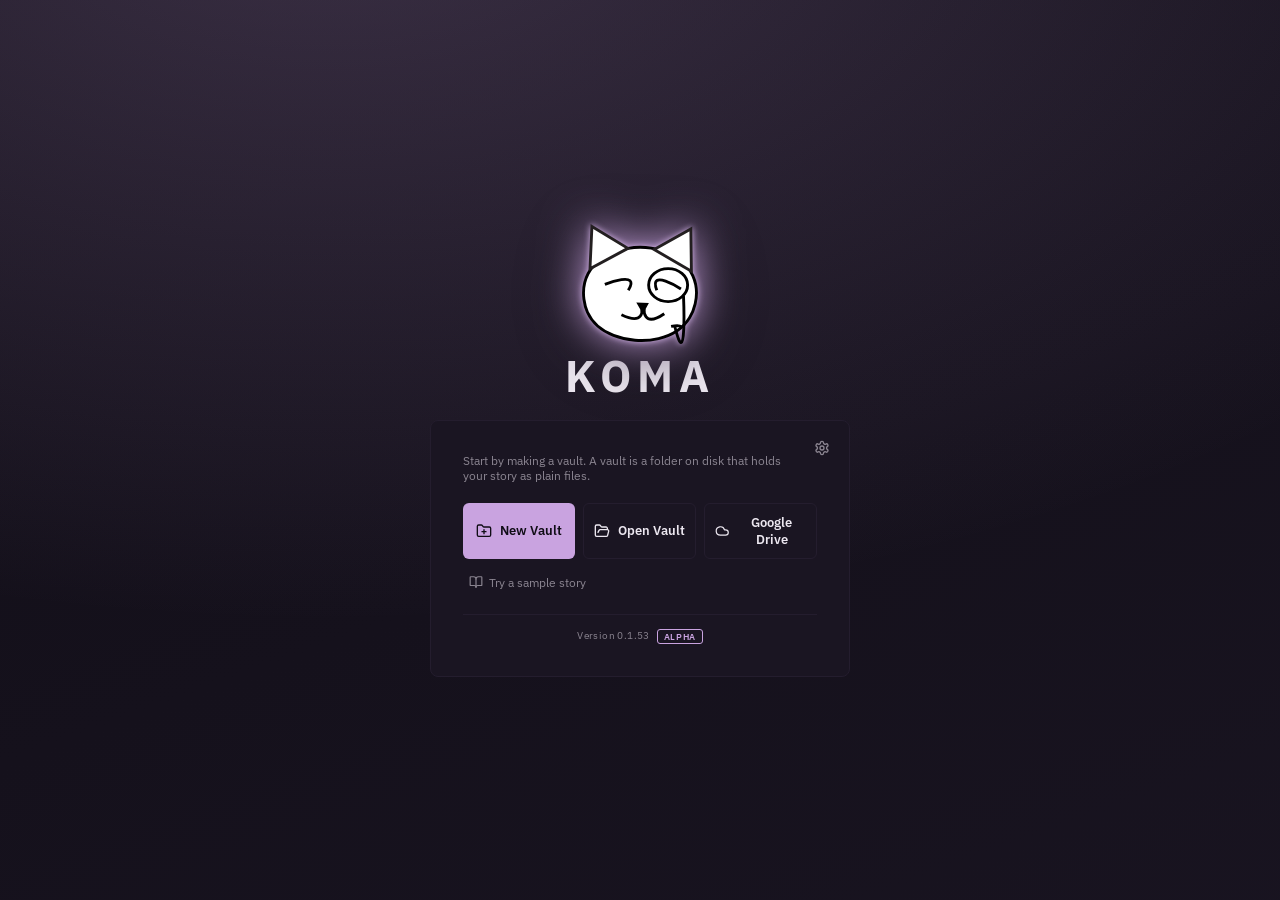
==== commit c3084224: "Koma web 0.1.53 silversaka/koma@4aa49ad2965eec68cf304d6b8ee4a7c2947aa100" ====
--- a/index.html
+++ b/index.html
@@ -5,8 +5,8 @@
     <meta name="viewport" content="width=device-width, initial-scale=1.0" />
     <link rel="icon" href="/favicon.svg" type="image/svg+xml" />
     <title>Koma</title>
-    <script type="module" crossorigin src="/assets/index-WrRGegkL.js"></script>
-    <link rel="stylesheet" crossorigin href="/assets/index-CIdl66kI.css">
+    <script type="module" crossorigin src="/assets/index-DQDLuaRS.js"></script>
+    <link rel="stylesheet" crossorigin href="/assets/index-BZw0muz8.css">
   </head>
   <body>
     <div id="root"></div>
--- a/assets/index-BZw0muz8.css
+++ b/assets/index-BZw0muz8.css
@@ -0,0 +1 @@
+@import"https://fonts.googleapis.com/css2?family=Courier+Prime:wght@400;700&family=IBM+Plex+Sans:wght@400;500;600;700&display=swap";.ps-page-surface{--ps-paper: color-mix(in srgb, var(--accent) 5%, #f2ecdc);--ps-ink: #1b1f26;--ps-accent: color-mix(in srgb, var(--accent) 34%, #33261a);--ps-muted: color-mix(in srgb, var(--accent) 18%, #6b6250);--ps-rule: color-mix(in srgb, var(--accent) 26%, #d8cdb0);--ps-caption-bg: color-mix(in srgb, var(--accent) 15%, #f0e8d2);--ps-caption-border: color-mix(in srgb, var(--accent) 42%, #b7a67a);--ps-dialogue-bg: color-mix(in srgb, var(--accent) 7%, #eae6da);background:var(--ps-paper);max-width:640px;min-height:700px;margin:0 auto;border-radius:4px;box-shadow:0 25px 50px -12px #00000080;padding:40px 48px;font-family:"Courier Prime",var(--font-ja),monospace;font-size:calc(13px * var(--text-scale, 1));line-height:1.55;color:var(--ps-ink);position:relative}.ps-page-surface .ProseMirror{outline:none}.ps-block{border:none;outline:none;white-space:pre-wrap}.ps-page{margin-top:30px;font-style:italic;text-align:center;font-size:calc(11px * var(--text-scale, 1));color:var(--ps-muted)}.ps-page:first-child{margin-top:0}.ps-page-label{display:flex;align-items:center;gap:12px;color:var(--ps-accent);font-size:calc(11px * var(--text-scale, 1));letter-spacing:.15em;text-transform:uppercase;font-weight:700;font-family:"IBM Plex Sans",var(--font-ja),sans-serif;margin-bottom:8px}.ps-page-label:before,.ps-page-label:after{content:"";flex:1;height:1px;background:var(--ps-rule)}.ps-panel{margin-top:14px}.ps-panel-label{display:inline-block;background:var(--ps-accent);color:var(--ps-paper);font-size:calc(10px * var(--text-scale, 1));font-family:"IBM Plex Sans",var(--font-ja),sans-serif;text-transform:uppercase;letter-spacing:.05em;font-weight:700;padding:2px 8px;border-radius:3px;margin-bottom:4px}.ps-character{margin-left:36%;width:46%;margin-top:6px;text-transform:uppercase;font-weight:700}.ps-dialogue{margin-left:16%;width:62%;margin-top:2px;background:var(--ps-dialogue-bg);border-radius:10px;padding:4px 12px}.ps-caption{margin-left:4%;width:90%;margin-top:8px;background:var(--ps-caption-bg);border:1px solid var(--ps-caption-border);padding:5px 12px;font-style:italic}.ps-setting{margin-top:14px;padding-bottom:3px;border-bottom:1px solid var(--ps-rule);font-family:"IBM Plex Sans",var(--font-ja),sans-serif;font-weight:700;font-size:calc(11.5px * var(--text-scale, 1));letter-spacing:.08em;text-transform:uppercase;color:var(--ps-accent)}.ps-action{margin-top:8px}.ps-thought{margin-left:16%;width:62%;margin-top:2px;border:1.5px dotted var(--ps-caption-border);border-radius:14px;padding:4px 12px;font-style:italic}.ps-note{margin-top:10px;padding:3px 0 3px 10px;border-left:3px solid var(--ps-caption-border);font-family:"IBM Plex Sans",var(--font-ja),sans-serif;font-size:calc(12px * var(--text-scale, 1));color:var(--ps-muted)}.ps-sfx{margin-top:10px;margin-bottom:4px;text-align:center;font-weight:700;font-size:calc(20px * var(--text-scale, 1));color:#b56576;letter-spacing:.05em;text-transform:uppercase;transform:rotate(-2deg)}.ps-active{box-shadow:0 0 0 2px #c99a4b59;border-radius:3px}.ps-dialogue.ps-active{border-radius:10px}.ps-thought.ps-active{border-radius:14px}.ps-flash{animation:ps-flashbg .9s ease;border-radius:3px}@keyframes ps-flashbg{0%{background-color:#c99a4b59}to{background-color:transparent}}.ps-entity{cursor:default}.ps-entity-syntax{display:none}.ps-drag-handle{display:inline-flex;align-items:center;justify-content:center;flex-shrink:0;width:20px;height:20px;margin-right:5px;border-radius:5px;color:var(--ps-muted);cursor:grab;opacity:.32;transition:opacity .12s ease,background-color .12s ease,color .12s ease;vertical-align:middle}.ps-drag-handle-floating{position:absolute;z-index:2;margin:0;opacity:.7}.ps-drag-handle:hover{background:color-mix(in srgb,var(--ps-accent) 16%,transparent);color:var(--ps-accent)}.ps-drag-handle:active{cursor:grabbing}.ps-drag-handle svg{width:15px;height:15px}.ps-drag-source{opacity:.4;filter:saturate(.6);transition:opacity .12s ease}.ps-drop-before,.ps-drop-after{position:relative}.ps-drop-before:before,.ps-drop-after:after{content:"";position:absolute;left:-10px;right:-10px;height:3px;border-radius:2px;background:var(--ps-accent);box-shadow:0 0 0 3px color-mix(in srgb,var(--ps-accent) 22%,transparent);pointer-events:none}.ps-drop-before:before{top:-7px}.ps-drop-after:after{bottom:-7px}body.ps-dragging .ps-page-surface,body.ps-dragging .ps-page-surface *{cursor:grabbing!important;-webkit-user-select:none!important;user-select:none!important}.ps-drag-ghost{position:fixed;top:0;left:0;z-index:1000;display:flex;align-items:center;gap:7px;max-width:280px;padding:6px 10px;border-radius:6px;background:var(--ink800);border:1px solid var(--ps-accent);box-shadow:var(--shadow-md);pointer-events:none;will-change:transform}.ps-drag-ghost-type{flex-shrink:0;font-family:"IBM Plex Sans",var(--font-ja),sans-serif;font-size:9.5px;font-weight:700;text-transform:uppercase;letter-spacing:.06em;color:var(--accent)}.ps-drag-ghost-text{overflow:hidden;text-overflow:ellipsis;white-space:nowrap;font-family:"Courier Prime",var(--font-ja),monospace;font-size:11.5px;color:var(--text);opacity:.85}:root{--ink900: #100d16;--ink800: #1a1522;--ink700: #241d2e;--ink600: #332a3f;--accent: #c9a3e0;--accent-light: #d9bceb;--text: #ece7f0;--muted: #8b8591;--danger: #b56576;--danger-light: #cf8b98;--positive: #8fcfa8;--font-ja: "Hiragino Sans", "Hiragino Kaku Gothic ProN", "Yu Gothic Medium", "Yu Gothic", YuGothic, Meiryo, "Noto Sans CJK JP", "Noto Sans JP";--surface: rgba(26, 21, 34, .55);--glass-blur: blur(18px);--transition-fast: .12s ease;--transition-base: .18s ease;--radius-sm: 4px;--radius-md: 8px;--radius-lg: 12px;--shadow-sm: 0 2px 10px rgba(10, 6, 16, .32);--shadow-md: 0 8px 28px rgba(10, 6, 16, .42)}*{box-sizing:border-box}*{scrollbar-width:thin;scrollbar-color:var(--ink600) transparent}*::-webkit-scrollbar{width:10px;height:10px}*::-webkit-scrollbar-track{background:transparent}*::-webkit-scrollbar-thumb{background-color:var(--ink600);border-radius:6px;border:2px solid transparent;background-clip:padding-box}*::-webkit-scrollbar-thumb:hover{background-color:var(--accent);background-clip:padding-box}*::-webkit-scrollbar-corner{background:transparent}html,body,#root{height:100%;margin:0}body{font-family:"IBM Plex Sans",var(--font-ja),sans-serif;background:var(--ink900);color:var(--text)}button,input,select,textarea{font-family:inherit;transition:background-color var(--transition-fast),border-color var(--transition-fast),color var(--transition-fast),box-shadow var(--transition-fast),opacity var(--transition-fast),transform .1s ease}button:not(:disabled){cursor:pointer}button:active:not(:disabled){transform:scale(.97)}:focus-visible{outline:2px solid var(--accent);outline-offset:2px}@keyframes fadeIn{0%{opacity:0;transform:translateY(4px)}to{opacity:1;transform:translateY(0)}}.app-background{position:fixed;top:0;right:0;bottom:0;left:0;z-index:0;overflow:hidden;pointer-events:none}.app-background.inline{position:absolute;border-radius:inherit}.app-background-gradient{position:absolute;top:-10%;right:-10%;bottom:-10%;left:-10%;background:radial-gradient(ellipse 75% 55% at 15% 0%,color-mix(in srgb,var(--accent) 22%,transparent),transparent 60%),radial-gradient(ellipse 65% 55% at 90% 100%,color-mix(in srgb,var(--accent-light) 14%,transparent),transparent 60%),linear-gradient(160deg,var(--ink900) 0%,var(--ink800) 55%,var(--ink900) 100%);background-size:200% 200%;animation:app-background-drift 24s ease-in-out infinite}.app-background-layer{position:absolute;top:0;right:0;bottom:0;left:0;overflow:hidden}.app-background-canvas{position:absolute;top:0;right:0;bottom:0;left:0;width:100%;height:100%;display:block}.app-background-petal{position:absolute;top:-10px;border-radius:60% 40%;opacity:0;animation:app-background-fall linear infinite}.app-background-custom{position:absolute;top:0;right:0;bottom:0;left:0;background-size:cover;background-position:center}@keyframes app-background-drift{0%,to{background-position:0% 0%}50%{background-position:100% 100%}}@keyframes app-background-fall{0%{transform:translateY(-10px) rotate(0);opacity:0}10%{opacity:.75}90%{opacity:.6}to{transform:translateY(105vh) rotate(220deg);opacity:0}}@media (prefers-reduced-motion: reduce){.app-background-gradient,.app-background-petal,.app-background-cloud,.app-background-wave,.app-background-code,.app-background-gear,.app-background-casing{animation:none}.app-background-petal,.app-background-casing{opacity:.3}}.app-shell{position:relative;z-index:1;width:100%;height:100vh;display:flex;background:transparent;animation:fadeIn var(--transition-base) ease-out}.rail{background:var(--surface);backdrop-filter:var(--glass-blur);-webkit-backdrop-filter:var(--glass-blur);width:calc(60px * var(--text-scale, 1));border-right:1px solid var(--ink700);display:flex;flex-direction:column;align-items:center;padding:16px 0;flex-shrink:0}.rail-label{color:var(--muted);font-size:calc(9px * var(--text-scale, 1));letter-spacing:.1em;margin-bottom:12px;text-transform:uppercase;font-weight:600;background:none;border:none;cursor:pointer;padding:0;transition:color var(--transition-fast),opacity var(--transition-fast)}.rail-label:hover{opacity:.75}.rail-label.active{color:var(--accent)}.rail-back{width:100%;display:flex;flex-direction:column;align-items:center;gap:2px;padding:6px 0;margin-bottom:16px;background:transparent;border:none;color:var(--muted);cursor:pointer;transition:background-color var(--transition-fast),color var(--transition-fast)}.rail-back:hover:not(:disabled){background:var(--ink800);color:var(--text)}.rail-back:disabled{opacity:.35;cursor:not-allowed}.rail-back span{font-size:calc(8px * var(--text-scale, 1));text-transform:uppercase;letter-spacing:.05em}.rail-item{position:relative;width:100%;display:flex;flex-direction:column}.rail-detach{position:absolute;top:4px;right:4px;display:flex;align-items:center;justify-content:center;padding:3px;background:var(--ink900);border:1px solid var(--ink600);border-radius:4px;color:var(--muted);cursor:pointer;opacity:0;visibility:hidden;transition:opacity var(--transition-fast),color var(--transition-fast),border-color var(--transition-fast)}.rail-item:hover .rail-detach,.rail-detach:focus-visible{opacity:1;visibility:visible}.rail-detach:hover{color:var(--accent);border-color:var(--accent)}body.detached-window .rail{display:none}.detached-loading{color:var(--muted);font-size:calc(12px * var(--text-scale, 1))}.rail-button{width:100%;display:flex;flex-direction:column;align-items:center;gap:4px;padding:12px 0;margin-bottom:4px;background:transparent;border:none;border-left:2px solid transparent;color:var(--muted);cursor:pointer;transition:background-color var(--transition-fast),color var(--transition-fast),border-color var(--transition-fast)}.rail-button:hover:not(.active):not(:disabled){background:var(--ink800);color:var(--text)}.rail-button.active{background:var(--ink700);color:var(--accent);border-left-color:var(--accent)}.rail-button:disabled{opacity:.35;cursor:not-allowed}.rail-button span{font-size:calc(9px * var(--text-scale, 1));text-transform:uppercase;letter-spacing:.05em}.rail-settings{margin-top:auto;border-top:1px solid var(--ink700);padding-top:12px}.rail-save-status{display:flex;flex-direction:column;align-items:center;gap:4px;margin-top:10px;padding-top:10px;border-top:1px solid var(--ink700);color:var(--accent);font-size:calc(9px * var(--text-scale, 1));text-transform:uppercase;letter-spacing:.05em;animation:fadeIn var(--transition-base);transition:opacity var(--transition-base),color var(--transition-base)}.rail-save-status--saved{color:var(--text)}.rail-save-status--settled{opacity:.4}.rail-save-spin{animation:rail-save-spin .9s linear infinite}@keyframes rail-save-spin{0%{transform:rotate(0)}to{transform:rotate(360deg)}}input[type=number]{-webkit-appearance:textfield;appearance:textfield;-moz-appearance:textfield}input[type=number]::-webkit-inner-spin-button,input[type=number]::-webkit-outer-spin-button{-webkit-appearance:none;margin:0}.number-input{position:relative;display:inline-flex;min-width:0}.number-input>input{flex:1;min-width:0;width:100%}.number-input-steps{position:absolute;top:3px;right:3px;bottom:3px;display:flex;flex-direction:column;gap:1px;width:16px}.number-input-steps button{flex:1;display:flex;align-items:center;justify-content:center;min-height:0;padding:0;border:none;border-radius:3px;background:color-mix(in srgb,var(--text) 7%,transparent);color:var(--muted);cursor:pointer;transition:background var(--transition-fast),color var(--transition-fast)}.number-input-steps button:hover{background:color-mix(in srgb,var(--accent) 28%,transparent);color:var(--text)}.number-input-steps button:active{background:color-mix(in srgb,var(--accent) 45%,transparent)}.image-pick-menu{position:fixed;z-index:1000;display:flex;flex-direction:column;gap:4px;padding:8px;border-radius:var(--radius-lg);border:1px solid color-mix(in srgb,var(--text) 14%,transparent);background:color-mix(in srgb,var(--ink800) 88%,transparent);backdrop-filter:var(--glass-blur);-webkit-backdrop-filter:var(--glass-blur);box-shadow:var(--shadow-md);color:var(--text);animation:fadeIn var(--transition-base) ease-out}.image-pick-preview{display:block;width:100%;height:120px;object-fit:contain;margin-bottom:4px;border-radius:var(--radius-md);background:color-mix(in srgb,var(--text) 5%,transparent)}.image-pick-menu button{display:flex;align-items:center;gap:8px;width:100%;padding:7px 10px;border:none;border-radius:var(--radius-md);background:transparent;color:var(--text);font:inherit;font-size:13px;text-align:left;cursor:pointer}.image-pick-menu button:hover,.image-pick-menu button:focus-visible{outline:none;background:color-mix(in srgb,var(--accent) 22%,transparent)}.image-pick-menu button:first-of-type{color:var(--accent-light)}.image-pick-hint{padding:2px 10px 0;font-size:11px;color:var(--muted)}.sidebar{background:var(--ink800);width:230px;border-right:1px solid var(--ink700);display:flex;flex-direction:column;flex-shrink:0}.sidebar-tabs{display:flex;border-bottom:1px solid var(--ink700)}.sidebar-tab{flex:1;display:flex;align-items:center;justify-content:center;gap:6px;padding:10px 0;font-size:calc(11px * var(--text-scale, 1));text-transform:uppercase;letter-spacing:.05em;color:var(--muted);background:transparent;border:none;border-bottom:2px solid transparent;cursor:pointer}.sidebar-tab:hover:not(.active){color:var(--text)}.sidebar-tab.active{color:var(--text);border-bottom-color:var(--accent)}.sidebar-list{flex:1;overflow-y:auto;padding:8px 0}.sidebar-nav-item{width:100%;text-align:left;padding:8px 16px;font-size:calc(12px * var(--text-scale, 1));background:transparent;border:none;color:var(--text);cursor:pointer;white-space:nowrap;overflow:hidden;display:flex;align-items:baseline;gap:6px}.sidebar-nav-item:hover{background:var(--ink700)}.sidebar-nav-item.active{color:var(--accent)}.sidebar-nav-item.page{font-weight:700}.sidebar-nav-item.panel{padding-left:28px}.cast-row{width:100%;padding:8px 16px;font-size:calc(12px * var(--text-scale, 1));display:flex;align-items:center;gap:8px;background:transparent;border:none;text-align:left;color:var(--text);cursor:pointer}.cast-row:hover{background:var(--ink800)}.cast-name{flex:1;min-width:0;display:flex;align-items:center;gap:5px;white-space:nowrap;overflow:hidden;text-overflow:ellipsis}.cast-speaks{flex:none;color:var(--accent)}.cast-type{flex:none;font-size:calc(9.5px * var(--text-scale, 1));text-transform:uppercase;letter-spacing:.06em;color:var(--muted);opacity:.75}.cast-row .count{flex:none;min-width:1.5em;text-align:right;color:var(--muted);font-variant-numeric:tabular-nums}.sidebar-empty{padding:14px 16px;font-size:calc(11px * var(--text-scale, 1));line-height:1.55;color:var(--muted)}.editor-column{position:relative;flex:1;display:flex;flex-direction:column;overflow:hidden}.editor-header{background:var(--surface);backdrop-filter:var(--glass-blur);-webkit-backdrop-filter:var(--glass-blur);border-bottom:1px solid var(--ink700);padding:12px 24px;flex-shrink:0}.editor-header .title{color:var(--text);font-size:calc(14px * var(--text-scale, 1));font-weight:600}.editor-header .path{color:var(--muted);font-family:"Courier Prime",var(--font-ja),monospace;font-size:calc(11px * var(--text-scale, 1))}.storyboard-page-tabs{background:var(--surface);backdrop-filter:var(--glass-blur);-webkit-backdrop-filter:var(--glass-blur);display:flex;align-items:center;gap:2px;padding:6px 24px;border-bottom:1px solid var(--ink700);overflow-x:auto;flex-shrink:0}.storyboard-page-tab{display:flex;align-items:center;gap:4px;color:var(--muted);font-size:calc(11px * var(--text-scale, 1));text-transform:uppercase;letter-spacing:.05em;padding:6px 10px;cursor:pointer;border-bottom:2px solid transparent;border-radius:var(--radius-sm) var(--radius-sm) 0 0;white-space:nowrap;transition:color var(--transition-fast),background-color var(--transition-fast),border-color var(--transition-fast)}.storyboard-page-tab:hover:not(.active){color:var(--text);background:var(--ink800)}.storyboard-page-tab.active{color:var(--text);border-bottom-color:var(--accent)}.storyboard-page-tab-delete{display:flex;align-items:center;opacity:0;background:none;border:none;color:var(--muted);cursor:pointer;padding:2px;border-radius:3px;transition:opacity var(--transition-fast),color var(--transition-fast),background-color var(--transition-fast)}.storyboard-page-tab:hover .storyboard-page-tab-delete{opacity:1}.storyboard-page-tab-delete:hover{color:var(--danger);background:var(--ink700)}.storyboard-page-tab-add{display:flex;align-items:center;justify-content:center;background:none;border:1px dashed var(--ink600);color:var(--muted);cursor:pointer;padding:5px 8px;border-radius:var(--radius-sm);margin-left:4px;transition:color var(--transition-fast),border-color var(--transition-fast),background-color var(--transition-fast)}.storyboard-page-tab-add:hover{color:var(--accent);border-color:var(--accent);background:var(--ink800)}.storyboard-panel-frame{border:2px solid var(--ink600);transition:border-color var(--transition-fast),background-color var(--transition-fast)}.storyboard-panel-frame.shaped{border:none}.storyboard-panel-frame.interactive:hover:not(.selected){border-color:var(--muted)}.storyboard-panel-frame.selected{border-color:var(--accent)}.storyboard-panel-outline{stroke:var(--ink600);stroke-width:.6;transition:stroke var(--transition-fast),stroke-width var(--transition-fast)}.storyboard-panel-outline.selected{stroke:var(--accent);stroke-width:1.2}.storyboard-resize-handle{position:absolute;right:0;bottom:0;width:14px;height:14px;background:var(--accent);cursor:nwse-resize;opacity:.35;transition:opacity var(--transition-fast)}.storyboard-resize-handle:hover,.storyboard-resize-handle.selected{opacity:1}.storyboard-vertex{position:absolute;width:9px;height:9px;margin:0;transform:translate(-50%,-50%);border-radius:50%;box-sizing:border-box;background:var(--accent);border:1px solid var(--ink900)}.storyboard-vertex.closer{width:14px;height:14px;pointer-events:auto;cursor:pointer;background:var(--ink900);border:2px solid var(--accent)}.storyboard-vertex.closer:hover{background:var(--accent)}.storyboard-vertex.editable{width:11px;height:11px;pointer-events:auto;cursor:grab;background:var(--ink900);border:2px solid var(--accent)}.storyboard-vertex.editable:hover{background:var(--accent)}.storyboard-vertex.editable:active{cursor:grabbing}.storyboard-info-button{position:absolute;top:2px;right:2px;pointer-events:auto;background:var(--ink800);color:var(--muted);border:1px solid var(--accent);border-radius:50%;width:16px;height:16px;display:flex;align-items:center;justify-content:center;z-index:6;padding:0;transition:background-color var(--transition-fast),color var(--transition-fast)}.storyboard-info-button:hover:not(.active){color:var(--text);background:var(--ink700)}.storyboard-info-button.active{background:var(--accent);color:var(--ink900)}.editor-toolbar{background:var(--surface);backdrop-filter:var(--glass-blur);-webkit-backdrop-filter:var(--glass-blur);border-bottom:1px solid var(--ink700);padding:8px 24px;display:flex;align-items:center;gap:6px;flex-wrap:wrap;flex-shrink:0}.editor-toolbar button{font-size:calc(11px * var(--text-scale, 1));padding:4px 10px;border-radius:var(--radius-sm);background:var(--ink700);color:var(--muted);border:none;cursor:pointer;font-weight:500}.editor-toolbar button:hover:not(:disabled):not(.active){background:var(--ink600);color:var(--text)}.editor-toolbar button.active{background:var(--accent);color:var(--ink900)}.editor-toolbar button.active:hover{background:var(--accent-light)}.editor-toolbar button:disabled{opacity:.4;cursor:not-allowed}.editor-toolbar .hint{color:var(--muted);font-size:calc(11px * var(--text-scale, 1));margin-left:8px}.toolbar-color-input{width:22px;height:22px;padding:0;border:none;border-radius:4px;background:none;cursor:pointer}.toolbar-color-input::-webkit-color-swatch-wrapper{padding:0}.toolbar-color-input::-webkit-color-swatch{border:1px solid var(--ink600);border-radius:4px}.toolbar-size-input{width:90px;accent-color:var(--accent)}.editor-scroll{flex:1;overflow-y:auto;padding:32px}.centered-screen{position:relative;z-index:1;width:100%;height:100vh;display:flex;align-items:center;justify-content:center;background:transparent;animation:fadeIn var(--transition-base) ease-out}.find-bar{background:var(--surface);backdrop-filter:var(--glass-blur);-webkit-backdrop-filter:var(--glass-blur);border:1px solid var(--ink700);border-radius:8px;box-shadow:var(--shadow-md);display:flex;flex-direction:column;gap:6px;padding:7px 8px;position:absolute;right:24px;top:10px;width:min(460px,calc(100% - 48px));z-index:30}.find-row{align-items:center;display:flex;gap:4px}.find-input{background:var(--ink900);border:1px solid var(--ink700);border-radius:4px;color:var(--text);flex:1;font-family:inherit;font-size:calc(12px * var(--text-scale, 1));min-width:0;outline:none;padding:4px 7px}.find-input:focus{border-color:var(--accent)}.find-count{color:var(--muted);font-size:calc(10.5px * var(--text-scale, 1));font-variant-numeric:tabular-nums;min-width:62px;text-align:right}.find-count.none{color:var(--danger-light)}.find-toggle-replace,.find-option,.find-step,.find-close{align-items:center;background:none;border:1px solid transparent;border-radius:4px;color:var(--muted);cursor:pointer;display:flex;justify-content:center;padding:3px}.find-toggle-replace:hover,.find-option:hover,.find-step:hover:not(:disabled),.find-close:hover{color:var(--text)}.find-option.on{border-color:var(--accent);color:var(--accent)}.find-step:disabled{cursor:default;opacity:.4}.find-replace-gap{flex-shrink:0;width:22px}.find-action{background:var(--ink700);border:none;border-radius:4px;color:var(--text);cursor:pointer;font-family:inherit;font-size:calc(11px * var(--text-scale, 1));padding:4px 9px;white-space:nowrap}.find-action:disabled{cursor:default;opacity:.45}.find-tags{align-items:flex-start;color:var(--muted);display:flex;font-size:calc(10.5px * var(--text-scale, 1));gap:6px;line-height:1.4;padding-left:26px}.find-result{color:var(--muted);font-size:calc(10.5px * var(--text-scale, 1));padding-left:26px}.find-action.primary{background:var(--accent);color:var(--ink900)}.find-put-back{background:none;border:none;color:var(--accent);cursor:pointer;font-family:inherit;font-size:inherit;margin-left:6px;padding:0;text-decoration:underline}.find-scope{align-items:center;display:flex;flex-wrap:wrap;gap:4px;padding-left:26px}.find-scope button{background:none;border:1px solid var(--ink700);border-radius:999px;color:var(--muted);cursor:pointer;font-family:inherit;font-size:calc(10.5px * var(--text-scale, 1));padding:2px 9px}.find-scope button:hover{color:var(--text)}.find-scope button.on{border-color:var(--accent);color:var(--accent)}.find-scope-note{color:var(--muted);font-size:calc(10px * var(--text-scale, 1));margin-left:4px}.find-confirm{background:var(--ink900);border:1px solid var(--ink700);border-radius:6px;margin-left:26px;padding:8px 10px}.find-confirm p{color:var(--text);font-size:calc(11px * var(--text-scale, 1));line-height:1.45;margin:0 0 8px}.find-confirm-actions{display:flex;gap:6px;justify-content:flex-end}.find-results{border-top:1px solid var(--ink700);display:flex;flex-direction:column;gap:8px;max-height:min(52vh,440px);overflow-y:auto;padding-top:6px}.find-chapter header{align-items:baseline;display:flex;gap:6px;padding:0 4px 2px}.find-chapter-name{color:var(--text);font-size:calc(11px * var(--text-scale, 1));font-weight:600;overflow:hidden;text-overflow:ellipsis;white-space:nowrap}.find-chapter-open{border:1px solid var(--accent);border-radius:999px;color:var(--accent);font-size:calc(9px * var(--text-scale, 1));padding:0 5px}.find-chapter-count{color:var(--muted);font-size:calc(10px * var(--text-scale, 1));font-variant-numeric:tabular-nums;margin-left:auto}.find-hit{align-items:baseline;background:none;border:none;border-radius:4px;color:var(--muted);cursor:pointer;display:flex;font-family:inherit;font-size:calc(11px * var(--text-scale, 1));gap:8px;padding:3px 4px;text-align:left;width:100%}.find-hit:hover,.find-hit:focus-visible{background:var(--ink800);color:var(--text);outline:none}.find-hit-page{color:var(--muted);flex-shrink:0;font-size:calc(10px * var(--text-scale, 1));font-variant-numeric:tabular-nums;min-width:30px}.find-hit-text{flex:1;min-width:0;overflow:hidden;text-overflow:ellipsis;white-space:nowrap}.find-hit-text mark{background:color-mix(in srgb,var(--accent) 35%,transparent);border-radius:2px;color:var(--text)}.find-hit-tag{border:1px solid var(--ink700);border-radius:999px;flex-shrink:0;font-size:calc(9px * var(--text-scale, 1));padding:0 5px}.find-hit-more{color:var(--muted);font-size:calc(10px * var(--text-scale, 1));padding:2px 4px 0 42px}.ps-search-match{background:color-mix(in srgb,var(--accent) 22%,transparent);border-radius:2px}.ps-search-active{background:color-mix(in srgb,var(--accent) 55%,transparent);box-shadow:0 0 0 1px var(--accent)}.earlier-copies-modal{width:min(880px,calc(100vw - 48px))}.earlier-copies-body{display:grid;gap:14px;grid-template-columns:220px minmax(0,1fr)}@media (max-width: 640px){.earlier-copies-body{grid-template-columns:1fr}}.earlier-copies-list{display:flex;flex-direction:column;gap:4px;list-style:none;margin:0;max-height:min(60vh,520px);overflow-y:auto;padding:0}.earlier-copies-list button{background:none;border:1px solid transparent;border-radius:var(--radius-sm);color:var(--text);cursor:pointer;display:flex;flex-direction:column;font-family:inherit;gap:1px;padding:7px 9px;text-align:left;width:100%}.earlier-copies-list button:hover{background:var(--ink900)}.earlier-copies-list button.active{background:var(--ink900);border-color:var(--accent)}.earlier-copies-when{font-size:calc(12px * var(--text-scale, 1));font-weight:600}.earlier-copies-ago,.earlier-copies-words{color:var(--muted);font-size:calc(10.5px * var(--text-scale, 1))}.earlier-copies-detail{display:flex;flex-direction:column;gap:10px;min-width:0}.earlier-copies-summary{color:var(--text);font-size:calc(12px * var(--text-scale, 1))}.earlier-copies-summary .back{color:var(--positive)}.earlier-copies-summary .gone{color:var(--danger-light)}.earlier-copies-diff{background:var(--ink900);border:1px solid var(--ink700);border-radius:var(--radius-sm);font-family:"Courier Prime",var(--font-ja),monospace;font-size:calc(11px * var(--text-scale, 1));line-height:1.5;max-height:min(48vh,420px);overflow:auto;padding:6px 0}.diff-line{display:flex;gap:6px;padding:0 10px 0 4px;white-space:pre-wrap;word-break:break-word}.diff-mark{flex-shrink:0;text-align:center;width:12px}.diff-same{color:var(--muted)}.diff-back{background:color-mix(in srgb,var(--positive) 14%,transparent);color:var(--text)}.diff-gone{background:color-mix(in srgb,var(--danger-light) 14%,transparent);color:var(--text);text-decoration:line-through;text-decoration-color:color-mix(in srgb,var(--danger-light) 60%,transparent)}.diff-skipped{color:var(--muted);font-family:inherit;font-size:calc(10px * var(--text-scale, 1));font-style:italic;padding:4px 22px}.earlier-copies-open{background:none;border:none;color:var(--accent);cursor:pointer;font:inherit;padding:0;text-decoration:underline}.draft-switcher-history{align-items:center;background:none;border:none;border-top:1px solid var(--ink700);color:var(--muted);cursor:pointer;display:flex;font-family:inherit;font-size:calc(11px * var(--text-scale, 1));gap:6px;margin-top:4px;padding:8px 10px 4px;text-align:left;width:100%}.draft-switcher-history:hover{color:var(--text)}.sidebar-nav-label{flex:1;min-width:0;overflow:hidden;text-overflow:ellipsis;white-space:nowrap}.sidebar-nav-stats{color:var(--muted);flex-shrink:0;font-size:calc(10px * var(--text-scale, 1));font-variant-numeric:tabular-nums}.sidebar-nav-flag{align-self:center;background:var(--danger-light);border-radius:50%;flex-shrink:0;height:6px;width:6px}.counts{display:flex;flex-direction:column;gap:8px;padding:10px 12px}.counts-grid{display:grid;gap:6px 10px;grid-template-columns:1fr 1fr}.counts-grid div{color:var(--muted);font-size:calc(11px * var(--text-scale, 1))}.counts-grid strong{color:var(--text);display:block;font-size:calc(16px * var(--text-scale, 1));font-variant-numeric:tabular-nums;font-weight:600}.counts-note{color:var(--muted);font-size:calc(10.5px * var(--text-scale, 1));line-height:1.45;margin:0}.counts-heading{color:var(--text);font-size:calc(11px * var(--text-scale, 1));font-weight:600;margin-top:6px}.counts-hints{display:flex;flex-direction:column;gap:2px}.counts-hint{background:none;border:none;border-left:2px solid var(--danger-light);border-radius:0 4px 4px 0;color:var(--text);cursor:pointer;font-family:inherit;font-size:calc(11px * var(--text-scale, 1));line-height:1.4;padding:4px 8px;text-align:left}.counts-hint:hover{background:var(--ink800)}.counts-foot{margin-top:6px}.density-limits{display:grid;gap:8px 14px;grid-template-columns:repeat(auto-fill,minmax(170px,1fr));margin-bottom:10px}.density-limit{align-items:center;color:var(--text);display:flex;font-size:calc(12px * var(--text-scale, 1));gap:8px;justify-content:space-between}.density-limit input{background:var(--ink900);border:1px solid var(--ink700);border-radius:4px;color:var(--text);font-family:inherit;padding:3px 6px;width:70px}.shortcuts-modal{width:min(860px,calc(100vw - 48px))}.shortcuts-groups{columns:2 340px;column-gap:28px}.shortcuts-group{break-inside:avoid;margin-bottom:18px}.shortcuts-group h3{color:var(--accent);font-size:calc(11px * var(--text-scale, 1));font-weight:600;letter-spacing:.06em;margin:0 0 8px;text-transform:uppercase}.shortcuts-group dl{display:flex;flex-direction:column;gap:7px;margin:0}.shortcut-row{display:grid;gap:10px;grid-template-columns:132px minmax(0,1fr)}.shortcut-row dt{margin:0}.shortcut-row dd{color:var(--text);font-size:calc(11.5px * var(--text-scale, 1));line-height:1.45;margin:0}.shortcut-keys{display:flex;flex-wrap:wrap;gap:3px 4px}.shortcut-combo{align-items:center;display:inline-flex;flex-wrap:wrap;gap:2px}.shortcut-keys kbd{background:var(--ink900);border:1px solid var(--ink600);border-bottom-width:2px;border-radius:4px;color:var(--text);font-family:inherit;font-size:calc(10.5px * var(--text-scale, 1));padding:1px 6px;white-space:nowrap}.shortcut-plus,.shortcut-or{color:var(--muted);font-size:calc(10px * var(--text-scale, 1));margin:0 2px}.compare-legend{display:flex;flex-wrap:wrap;font-size:calc(11px * var(--text-scale, 1));gap:14px}.compare-legend .back{color:var(--positive)}.compare-legend .gone{color:var(--danger-light)}.import-script-button{align-items:center;background:none;border:1px dashed var(--ink600);border-radius:var(--radius-sm);color:var(--muted);cursor:pointer;display:flex;font-family:inherit;font-size:calc(12px * var(--text-scale, 1));gap:6px;justify-content:center;margin-top:8px;padding:7px 10px;width:100%}.import-script-button:hover{border-color:var(--accent);color:var(--text)}.import-script-result{display:flex;flex-direction:column;gap:10px;margin-top:12px}.import-script-preview{max-height:min(40vh,340px)}.import-script-name{align-items:center;color:var(--text);display:flex;font-size:calc(12px * var(--text-scale, 1));gap:10px}.import-script-name input{background:var(--ink900);border:1px solid var(--ink700);border-radius:4px;color:var(--text);flex:1;font-family:inherit;padding:5px 8px}.import-script-name input.invalid{border-color:var(--danger-light)}.ps-comment{background:color-mix(in srgb,#e0c35a 22%,transparent);border-bottom:2px solid color-mix(in srgb,#e0c35a 70%,transparent);cursor:pointer}.ps-comment-active{background:color-mix(in srgb,#e0c35a 42%,transparent)}.toolbar-comments{align-items:center;display:inline-flex;gap:5px}.comments-panel{background:var(--ink800);border-left:1px solid var(--ink700);display:flex;flex-direction:column;flex-shrink:0;min-height:0;width:300px}.comments-header{align-items:center;border-bottom:1px solid var(--ink700);color:var(--text);display:flex;gap:7px;padding:10px 12px}.comments-title{font-size:calc(12px * var(--text-scale, 1));font-weight:600}.comments-count{color:var(--muted);flex:1;font-size:calc(11px * var(--text-scale, 1))}.comments-list{display:flex;flex:1;flex-direction:column;gap:8px;overflow-y:auto;padding:10px}.comments-note{color:var(--muted);font-size:calc(11px * var(--text-scale, 1));line-height:1.45;margin:0}.comments-group{color:var(--muted);font-size:calc(10.5px * var(--text-scale, 1));margin-top:6px;text-transform:uppercase;letter-spacing:.05em}.comment-thread{background:var(--ink900);border:1px solid var(--ink700);border-radius:var(--radius-md);cursor:pointer;display:flex;flex-direction:column;gap:8px;padding:9px 10px}.comment-thread.new{border-color:#e0c35a;cursor:default;margin:10px 10px 0}.comment-thread.active{border-color:var(--accent)}.comment-thread.resolved{opacity:.6}.comment-quote{border-left:2px solid #e0c35a;color:var(--muted);font-size:calc(11px * var(--text-scale, 1));font-style:italic;margin:0;padding-left:7px}.comment-entry{display:flex;flex-direction:column;gap:3px}.comment-meta{align-items:center;display:flex;gap:6px}.comment-dot{border-radius:50%;flex-shrink:0;height:8px;width:8px}.comment-author{color:var(--text);font-size:calc(11px * var(--text-scale, 1));font-weight:600}.comment-time{color:var(--muted);flex:1;font-size:calc(10px * var(--text-scale, 1))}.comment-text{color:var(--text);font-size:calc(12px * var(--text-scale, 1));line-height:1.45;white-space:pre-wrap;word-break:break-word}.comment-thread-actions{align-items:center;display:flex;flex-wrap:wrap;gap:6px}.comment-button{align-items:center;background:var(--ink700);border:none;border-radius:4px;color:var(--text);cursor:pointer;display:inline-flex;font-family:inherit;font-size:calc(11px * var(--text-scale, 1));gap:4px;padding:3px 9px}.comment-button.primary{background:var(--accent);color:var(--ink900)}.comment-button:disabled{cursor:default;opacity:.45}.comment-icon{background:none;border:none;color:var(--muted);cursor:pointer;display:inline-flex;margin-left:auto;padding:2px}.comment-icon:hover{color:var(--text)}.comment-composer{display:flex;flex-direction:column;gap:6px;width:100%}.comment-composer textarea{background:var(--ink800);border:1px solid var(--ink700);border-radius:4px;color:var(--text);font-family:inherit;font-size:calc(12px * var(--text-scale, 1));padding:6px 8px;resize:vertical}.comment-composer textarea:focus{border-color:var(--accent);outline:none}.comment-composer-actions{display:flex;gap:6px;justify-content:flex-end}.comments-toggle-resolved{background:none;border:none;border-top:1px solid var(--ink700);color:var(--muted);cursor:pointer;font-family:inherit;font-size:calc(11px * var(--text-scale, 1));padding:8px}.comments-toggle-resolved:hover{color:var(--text)}.world-appearances{display:flex;flex-direction:column;gap:8px;margin-bottom:6px}.world-appearance{display:flex;flex-direction:column;gap:4px}.world-appearance-chapter{align-items:baseline;background:none;border:none;color:var(--text);cursor:pointer;display:flex;font-family:inherit;gap:8px;padding:0;text-align:left}.world-appearance-chapter:hover .world-appearance-name{color:var(--accent)}.world-appearance-name{flex:1;font-size:calc(12px * var(--text-scale, 1));font-weight:600;min-width:0;overflow:hidden;text-overflow:ellipsis;white-space:nowrap}.world-appearance-counts{color:var(--muted);flex-shrink:0;font-size:calc(10.5px * var(--text-scale, 1))}.world-appearance-pages{display:flex;flex-wrap:wrap;gap:4px}.world-appearance-pages button{background:var(--ink900);border:1px solid var(--ink700);border-radius:999px;color:var(--muted);cursor:pointer;font-family:inherit;font-size:calc(10.5px * var(--text-scale, 1));font-variant-numeric:tabular-nums;padding:1px 8px}.world-appearance-pages button:hover{border-color:var(--accent);color:var(--text)}.world-appearance-more{color:var(--muted);font-size:calc(10.5px * var(--text-scale, 1))}.ps-revised{box-shadow:inset 3px 0 #e0a35a;background:linear-gradient(90deg,color-mix(in srgb,#e0a35a 10%,transparent),transparent 40%)}.ps-removed{border:1px dashed color-mix(in srgb,var(--danger-light) 70%,transparent);border-radius:3px;color:var(--danger-light);cursor:help;display:inline-block;font-family:inherit;font-size:10px;margin:2px 0;padding:0 6px;-webkit-user-select:none;user-select:none}.revisions-strip{align-items:center;background:color-mix(in srgb,#e0a35a 14%,var(--ink800));border-bottom:1px solid var(--ink700);color:var(--text);display:flex;font-size:calc(11.5px * var(--text-scale, 1));gap:10px;padding:6px 14px}.revisions-swatch{background:#e0a35a;border-radius:2px;flex-shrink:0;height:14px;width:4px}.revisions-strip span:nth-child(2){flex:1}.revisions-strip button{background:var(--ink700);border:none;border-radius:4px;color:var(--text);cursor:pointer;font-family:inherit;font-size:inherit;padding:3px 10px}.beats-view-toggle{margin:0 8px}.beat-card-when{color:var(--accent);font-size:calc(10px * var(--text-scale, 1));letter-spacing:.03em;overflow:hidden;text-overflow:ellipsis;white-space:nowrap}.beats-timeline{flex:1;min-height:0;overflow-y:auto;padding:18px 24px 40px}.beats-timeline-intro{color:var(--muted);font-size:calc(12px * var(--text-scale, 1));line-height:1.5;margin:0 0 14px;max-width:760px}.beats-timeline-list{display:flex;flex-direction:column;gap:6px;list-style:none;margin:0;max-width:960px;padding:0}.beats-timeline-row{align-items:center;background:var(--surface);border:1px solid var(--ink700);border-left:3px solid var(--ink600);border-radius:var(--radius-md);display:grid;gap:12px;grid-template-columns:auto 150px minmax(0,1fr) auto;padding:8px 12px}.beats-timeline-row.flashback{border-left-color:#6ba8e0}.beats-timeline-row.flash-forward{border-left-color:#d283c8}.beats-timeline-move{display:flex;flex-direction:column;gap:2px}.beats-timeline-move button{background:none;border:1px solid var(--ink700);border-radius:3px;color:var(--muted);cursor:pointer;display:flex;padding:1px 3px}.beats-timeline-move button:hover:not(:disabled){border-color:var(--accent);color:var(--text)}.beats-timeline-move button:disabled{cursor:default;opacity:.3}.beats-timeline-when{background:var(--ink900);border:1px solid var(--ink700);border-radius:4px;color:var(--accent);font-family:inherit;font-size:calc(12px * var(--text-scale, 1));min-width:0;padding:4px 7px}.beats-timeline-when:focus{border-color:var(--accent);outline:none}.beats-timeline-what{display:flex;flex-direction:column;gap:2px;min-width:0}.beats-timeline-title{color:var(--text);font-size:calc(13px * var(--text-scale, 1));font-weight:600}.beats-timeline-summary{color:var(--muted);font-size:calc(11.5px * var(--text-scale, 1));overflow:hidden;text-overflow:ellipsis;white-space:nowrap}.beats-timeline-told{align-items:center;display:flex;gap:8px}.beats-timeline-badge{border-radius:999px;font-size:calc(10px * var(--text-scale, 1));padding:1px 8px}.beats-timeline-badge.flashback{background:color-mix(in srgb,#6ba8e0 22%,transparent);color:#9cc6ef}.beats-timeline-badge.flash-forward{background:color-mix(in srgb,#d283c8 22%,transparent);color:#e3aedc}.beats-timeline-read{color:var(--muted);font-size:calc(11px * var(--text-scale, 1));font-variant-numeric:tabular-nums;white-space:nowrap}.beats-timeline-chapter{align-items:center;background:var(--ink900);border:1px solid var(--ink700);border-radius:999px;color:var(--muted);cursor:pointer;display:inline-flex;font-family:inherit;font-size:calc(10.5px * var(--text-scale, 1));gap:3px;padding:1px 8px}.beats-timeline-chapter:hover{border-color:var(--accent);color:var(--text)}@media (max-width: 720px){.beats-timeline-row{grid-template-columns:auto minmax(0,1fr)}}.vault-sample-button{align-items:center;background:none;border:none;color:var(--muted);cursor:pointer;display:inline-flex;font-family:inherit;font-size:calc(12px * var(--text-scale, 1));gap:6px;margin-top:12px;padding:4px 6px}.vault-sample-button:hover:not(:disabled){color:var(--accent)}.vault-sample-button:disabled{cursor:default;opacity:.6}.vault-hero{display:flex;flex-direction:column;align-items:center}.vault-hero-face{filter:drop-shadow(0 0 3px color-mix(in srgb,var(--accent) 85%,white)) drop-shadow(0 0 22px var(--accent)) drop-shadow(0 10px 24px rgba(0,0,0,.45))}.vault-hero-title{margin:10px 0 22px;font-size:calc(44px * var(--text-scale, 1));font-weight:700;letter-spacing:.14em;text-transform:uppercase;color:var(--text);line-height:1}.vault-card{position:relative;background:var(--ink800);border:1px solid var(--ink700);border-radius:8px;padding:32px;width:420px}.vault-card-settings{position:absolute;top:12px;right:12px;width:30px;height:30px;display:flex;align-items:center;justify-content:center;background:transparent;border:none;border-radius:6px;color:var(--muted);cursor:pointer}.vault-card-settings:hover{background:var(--ink700);color:var(--text)}.vault-card p{color:var(--muted);font-size:calc(12px * var(--text-scale, 1));margin:0 28px 20px 0}.vault-open-button{width:100%;padding:10px;background:var(--accent);color:var(--ink900);border:none;border-radius:6px;font-weight:600;font-size:calc(13px * var(--text-scale, 1));cursor:pointer;display:flex;align-items:center;justify-content:center;gap:8px}.vault-open-button:hover{background:var(--accent-light);box-shadow:var(--shadow-sm)}.vault-open-button:disabled{opacity:.5;cursor:default;box-shadow:none}.vault-open-button:disabled:hover{background:var(--accent)}.vault-button-row{display:flex;gap:8px}.vault-open-button.secondary{background:transparent;color:var(--text);border:1px solid var(--ink700)}.vault-open-button.secondary:hover{background:var(--ink700);box-shadow:none}.vault-new-form{display:flex;flex-direction:column;gap:8px}.vault-new-form input{width:100%;background:var(--ink800);border:1px solid var(--ink700);border-radius:4px;padding:9px 10px;color:var(--text);font-size:calc(13px * var(--text-scale, 1))}.vault-new-form input:focus-visible{outline:2px solid var(--accent);outline-offset:-1px}.vault-new-actions{display:flex;gap:8px}.vault-new-cancel{padding:10px 14px;background:transparent;color:var(--muted);border:1px solid var(--ink700);border-radius:6px;font-size:calc(13px * var(--text-scale, 1));cursor:pointer}.vault-new-cancel:hover{background:var(--ink700);color:var(--text)}.vault-cloud-row{display:flex;flex-direction:column;gap:6px;margin:10px 0 8px}.vault-cloud-button{display:flex;align-items:center;justify-content:center;gap:8px;width:100%;padding:9px 12px;border-radius:var(--radius-md);border:1px solid color-mix(in srgb,var(--accent) 55%,transparent);background:color-mix(in srgb,var(--accent) 14%,transparent);color:var(--text);font-size:calc(13px * var(--text-scale, 1));font-weight:600}.vault-cloud-button:hover:not(:disabled){background:color-mix(in srgb,var(--accent) 24%,transparent)}.vault-cloud-button:disabled{opacity:.5;cursor:default}.recent-cloud{display:inline-flex;align-items:center;gap:4px;margin-left:8px;padding:1px 7px;border-radius:999px;background:color-mix(in srgb,var(--accent) 18%,transparent);color:var(--accent);font-size:calc(10.5px * var(--text-scale, 1));font-weight:600;vertical-align:middle}.story-location{display:flex;flex-direction:column;gap:10px}.story-location-path{font-size:calc(11.5px * var(--text-scale, 1));color:var(--text);word-break:break-all;background:color-mix(in srgb,var(--ink900) 60%,transparent);border:1px solid color-mix(in srgb,var(--ink600) 70%,transparent);border-radius:var(--radius-sm);padding:6px 8px}.story-location-note{display:flex;align-items:flex-start;gap:6px;color:var(--muted);font-size:calc(12px * var(--text-scale, 1));line-height:1.5}.story-location-note svg{flex:0 0 auto;margin-top:3px;color:var(--accent)}.story-location-actions button{display:inline-flex;align-items:center;gap:6px}.vault-new-hint,.vault-new-error{font-size:calc(11px * var(--text-scale, 1));line-height:1.45}.vault-new-hint{color:var(--muted)}.vault-new-error{color:var(--danger)}.vault-card-version{margin-top:20px;padding-top:14px;border-top:1px solid var(--ink700);font-size:calc(10px * var(--text-scale, 1));color:var(--muted);text-align:center;letter-spacing:.04em}.recent-list{margin-top:20px}.recent-head{align-items:baseline;display:flex;gap:10px;justify-content:space-between;margin-bottom:8px}.recent-list h2{font-size:calc(10px * var(--text-scale, 1));text-transform:uppercase;letter-spacing:.08em;color:var(--muted);margin:0}.recent-recheck{align-items:center;background:none;border:none;color:var(--muted);cursor:pointer;display:inline-flex;font-family:inherit;font-size:calc(10.5px * var(--text-scale, 1));gap:5px;padding:0}.recent-recheck:hover:not(:disabled){color:var(--text)}.recent-recheck:disabled{cursor:default}.recent-item{width:100%;text-align:left;padding:8px 10px;border-radius:4px;background:transparent;border:none;color:var(--text);font-size:calc(12px * var(--text-scale, 1));font-family:"Courier Prime",var(--font-ja),monospace;cursor:pointer;white-space:nowrap;overflow:hidden;text-overflow:ellipsis;direction:rtl}.recent-item:hover{background:var(--ink700)}.vault-home{flex:1;min-height:0;display:flex;flex-direction:column;background:transparent}.vault-home-header{background:var(--surface);backdrop-filter:var(--glass-blur);-webkit-backdrop-filter:var(--glass-blur);flex-shrink:0;padding:20px 32px;border-bottom:1px solid var(--ink700);display:flex;align-items:center;justify-content:space-between}.vault-home-body{flex:1;min-height:0;overflow-y:auto;padding:24px 32px;max-width:780px;width:100%;align-self:center}.vault-home-body.wide{max-width:none;display:flex;flex-direction:column;overflow-y:hidden}.chapter-row{display:flex;align-items:center;justify-content:space-between;padding:12px 16px;background:var(--ink800);border:1px solid var(--ink700);border-radius:6px;margin-bottom:8px;cursor:pointer;transition:border-color var(--transition-fast),background-color var(--transition-fast),box-shadow var(--transition-fast)}.chapter-row:hover{border-color:var(--accent);background:var(--ink700);box-shadow:var(--shadow-sm)}.chapter-row:active{background:var(--ink600)}.chapter-row .name{font-family:"Courier Prime",var(--font-ja),monospace;font-size:calc(13px * var(--text-scale, 1));color:var(--text)}.new-chapter-row{display:flex;gap:8px;margin-top:16px}.new-chapter-row input{flex:1;background:var(--ink800);border:1px solid var(--ink700);border-radius:4px;padding:8px 10px;color:var(--text);font-size:calc(12px * var(--text-scale, 1))}.new-chapter-row button{background:var(--accent);color:var(--ink900);border:none;border-radius:4px;padding:8px 14px;font-size:calc(12px * var(--text-scale, 1));font-weight:600;cursor:pointer}.new-chapter-row button:hover{background:var(--accent-light)}.vault-home-tabs{background:var(--surface);backdrop-filter:var(--glass-blur);-webkit-backdrop-filter:var(--glass-blur);flex-shrink:0;display:flex;gap:4px;padding:0 32px;border-top:1px solid var(--ink700);border-bottom:1px solid var(--ink700)}.vault-home-tabs button{background:none;border:none;color:var(--muted);font-size:calc(12px * var(--text-scale, 1));text-transform:uppercase;letter-spacing:.05em;padding:8px 4px;margin-right:20px;cursor:pointer;border-bottom:2px solid transparent}.vault-home-tabs button:hover:not(.active){color:var(--text)}.vault-home-tabs button.active{color:var(--text);border-bottom-color:var(--accent)}.chapter-row-block{margin-bottom:8px}.chapter-row-block .chapter-row{margin-bottom:0}.chapter-status-badge{margin-left:8px;padding:1px 6px;border-radius:3px;background:var(--ink700);color:var(--accent);font-size:calc(9px * var(--text-scale, 1));text-transform:uppercase;letter-spacing:.05em;font-family:"IBM Plex Sans",var(--font-ja),sans-serif}.stowing-offer{position:relative;display:flex;gap:12px;align-items:flex-start;margin-bottom:14px;padding:14px 40px 14px 16px;border-radius:var(--radius-lg);border:1px solid color-mix(in srgb,var(--accent) 45%,transparent);background:color-mix(in srgb,var(--accent) 10%,var(--surface));backdrop-filter:var(--glass-blur);-webkit-backdrop-filter:var(--glass-blur);color:var(--text)}.stowing-offer>svg{color:var(--accent);flex-shrink:0;margin-top:2px}.stowing-offer-text p{margin:4px 0 10px;font-size:13px;line-height:1.5;color:color-mix(in srgb,var(--text) 80%,var(--muted))}.stowing-offer-actions{display:flex;gap:8px}.stowing-offer-go,.stowing-offer-later{border-radius:var(--radius-md);padding:5px 12px;font:inherit;font-size:13px;cursor:pointer}.stowing-offer-go{border:none;background:linear-gradient(135deg,var(--accent-light),var(--accent));color:var(--ink900)}.stowing-offer-later{border:1px solid var(--ink600);background:transparent;color:var(--text)}.stowing-offer-close{position:absolute;top:10px;right:10px;display:inline-flex;border:none;background:transparent;color:var(--muted);cursor:pointer}.chapter-title-badge{font-family:"IBM Plex Sans",var(--font-ja),sans-serif;font-weight:600;font-size:calc(13px * var(--text-scale, 1));color:var(--text);margin-right:8px}.chapter-file-name{font-size:calc(11px * var(--text-scale, 1));color:var(--muted)}.chapter-rename-input{flex:1;background:var(--ink900);border:1px solid var(--accent);border-radius:4px;padding:4px 8px;color:var(--text);font-family:"Courier Prime",var(--font-ja),monospace;font-size:calc(13px * var(--text-scale, 1))}.chapter-row-actions{display:flex;align-items:center;gap:2px;flex-shrink:0}.chapter-row-actions button{background:none;border:none;color:var(--muted);cursor:pointer;padding:4px 6px;border-radius:4px;display:flex;align-items:center}.chapter-row-actions button:hover:not(:disabled){background:var(--ink700);color:var(--text)}.chapter-row-actions button:disabled{opacity:.3;cursor:not-allowed}.chapter-details-toggle{font-size:calc(10px * var(--text-scale, 1))!important;text-transform:uppercase;letter-spacing:.04em}.chapter-meta-editor{background:var(--ink800);border:1px solid var(--ink700);border-top:none;border-radius:0 0 6px 6px;padding:10px 16px;margin-top:-8px;margin-bottom:8px;display:flex;flex-direction:column;gap:6px}.chapter-meta-editor input,.chapter-meta-editor textarea{background:var(--ink900);border:1px solid var(--ink700);border-radius:4px;padding:6px 8px;color:var(--text);font-size:calc(12px * var(--text-scale, 1));font-family:"IBM Plex Sans",var(--font-ja),sans-serif;resize:vertical}.chapter-meta-editor textarea{min-height:50px}.chapter-meta-editor input.chapter-title-input{background:transparent;border:none;border-bottom:1px solid var(--ink700);border-radius:0;padding:4px 2px 8px;margin-bottom:2px;color:var(--text);font-family:"IBM Plex Sans",var(--font-ja),sans-serif;font-weight:700;font-size:calc(18px * var(--text-scale, 1))}.chapter-meta-editor input.chapter-title-input:focus{outline:none;border-bottom-color:var(--accent)}.chapter-meta-editor input.chapter-title-input::placeholder{color:var(--muted);font-weight:400}.storyboard-palette{display:flex;align-items:stretch;flex-wrap:wrap;gap:4px;row-gap:2px;padding:6px 10px;flex-shrink:0;background:var(--surface);backdrop-filter:var(--glass-blur);-webkit-backdrop-filter:var(--glass-blur);border-bottom:1px solid var(--ink700)}.storyboard-palette-group{display:flex;align-items:stretch;gap:2px;flex-shrink:0}.storyboard-palette-button{display:flex;flex-direction:column;align-items:center;justify-content:center;gap:3px;min-width:46px;padding:5px 6px;background:transparent;border:1px solid transparent;border-radius:var(--radius-md);color:var(--muted);font-family:inherit;font-size:calc(10px * var(--text-scale, 1));line-height:1.2;white-space:nowrap;cursor:pointer;transition:background-color var(--transition-fast),color var(--transition-fast),border-color var(--transition-fast)}.storyboard-palette-button:hover:not(:disabled){background:var(--ink800);color:var(--text)}.storyboard-palette-button.active{background:var(--ink700);border-color:var(--accent);color:var(--accent-light)}.storyboard-palette-button:disabled{opacity:.35;cursor:default}.storyboard-palette-divider{width:1px;align-self:center;height:28px;background:var(--ink700);flex-shrink:0}.storyboard-palette-inputs{align-items:center;gap:8px;padding:0 4px}.storyboard-palette-zoom{width:80px;align-self:center}.storyboard-palette-hint{margin-left:auto;align-self:center;padding-left:12px;min-width:0;overflow:hidden;text-overflow:ellipsis;color:var(--muted);font-size:calc(11px * var(--text-scale, 1));white-space:nowrap}.toolbar-divider{width:1px;height:18px;background:var(--ink700)}.inspector{position:relative;background:var(--surface);backdrop-filter:var(--glass-blur);-webkit-backdrop-filter:var(--glass-blur);width:260px;border-left:1px solid var(--ink700);flex-shrink:0;padding:20px;display:flex;flex-direction:column;gap:16px;overflow-y:auto}.inspector-section{display:flex;flex-direction:column;gap:8px}.inspector-section-divider{border-top:1px solid var(--ink700);padding-top:16px}.panel-resize-handle{position:absolute;top:0;bottom:0;left:-3px;width:9px;cursor:col-resize;z-index:2}.panel-resize-handle:after{content:"";position:absolute;top:0;bottom:0;left:3px;width:2px;background:var(--accent);opacity:0;transition:opacity .12s ease}.panel-resize-handle:hover:after,.panel-resize-handle.active:after{opacity:.75}body.is-resizing-panel,body.is-resizing-panel *{cursor:col-resize!important;-webkit-user-select:none!important;user-select:none!important}.inspector-label{color:var(--muted);font-size:calc(10px * var(--text-scale, 1));text-transform:uppercase;letter-spacing:.05em;font-weight:600}.inspector-grid-2{display:grid;grid-template-columns:1fr 1fr;gap:8px}.inspector-grid-4{display:grid;grid-template-columns:repeat(4,1fr);gap:6px}.inspector-grid-2 button,.inspector-grid-4 button{background:var(--ink700);color:var(--text);border:none;border-radius:4px;padding:6px;font-size:calc(12px * var(--text-scale, 1));cursor:pointer;display:flex;align-items:center;justify-content:center}.inspector-grid-2 button:hover:not(:disabled),.inspector-grid-4 button:hover:not(:disabled){background:var(--ink600)}.inspector-wide-button{display:flex;align-items:center;justify-content:center;gap:6px;background:var(--ink700);color:var(--text);border:none;border-radius:4px;padding:8px;font-size:calc(12px * var(--text-scale, 1));cursor:pointer}.inspector-wide-button:hover:not(:disabled){background:var(--ink600)}.inspector-wide-button.muted{color:var(--muted)}.inspector-chip-row{display:flex;flex-wrap:wrap;gap:6px}.inspector-chip-row button{background:var(--ink700);color:var(--muted);border:none;border-radius:4px;padding:4px 8px;font-size:calc(12px * var(--text-scale, 1));text-transform:capitalize;cursor:pointer}.inspector-chip-row button:hover:not(.active){background:var(--ink600);color:var(--text)}.inspector-chip-row button.active{background:var(--accent);color:var(--ink900)}.inspector-textarea{width:100%;background:var(--ink700);color:var(--text);border:none;border-radius:4px;padding:8px;font-size:calc(12px * var(--text-scale, 1));resize:none;outline:none}.storyboard-assign-select{width:100%;background:var(--ink900);border:1px solid var(--ink700);border-radius:4px;padding:6px 8px;color:var(--text);font-size:calc(11.5px * var(--text-scale, 1))}.storyboard-script-list{display:flex;flex-direction:column;gap:4px}.storyboard-script-row{display:flex;align-items:center;gap:6px;background:var(--ink800);border:1px solid var(--ink700);border-radius:4px;padding:5px 7px;font-size:calc(11px * var(--text-scale, 1))}.storyboard-script-row.done{opacity:.55}.storyboard-script-row-text{flex:1;min-width:0;overflow:hidden;text-overflow:ellipsis;white-space:nowrap;color:var(--text)}.storyboard-script-row-done{flex:none;color:var(--accent)}.storyboard-script-row button{flex:none;display:flex;align-items:center;background:var(--accent);color:var(--ink900);border:none;border-radius:3px;padding:2px 4px;cursor:pointer}.inspector-linked-text{background:var(--ink700);color:var(--text);font-size:calc(11px * var(--text-scale, 1));line-height:1.5;border-radius:4px;padding:8px}.inspector-hint{color:var(--muted);font-size:calc(10px * var(--text-scale, 1));margin-top:4px}.inspector-delete-button{display:flex;align-items:center;gap:6px;background:none;border:none;color:var(--danger);font-size:calc(12px * var(--text-scale, 1));cursor:pointer;padding:0}.inspector-delete-button:hover{color:var(--danger-light)}.inspector-empty{color:var(--muted);font-size:calc(12px * var(--text-scale, 1));line-height:1.6}.inspector-swatch-row{display:flex;align-items:center;gap:8px}.entity-reference{position:absolute;bottom:16px;right:16px;background:var(--surface);backdrop-filter:var(--glass-blur);-webkit-backdrop-filter:var(--glass-blur);border:1px solid var(--ink700);border-radius:6px;padding:10px 12px;font-size:calc(12px * var(--text-scale, 1));max-width:160px}.entity-reference-row{display:flex;align-items:center;gap:8px;width:100%;background:none;border:none;padding:3px 0;color:var(--text);font-size:calc(12px * var(--text-scale, 1));text-align:left;cursor:pointer}.entity-reference-row:disabled{color:var(--muted);cursor:default}.entity-reference-row:not(:disabled):hover{color:var(--accent)}.entity-reference-hint{color:var(--muted);font-size:calc(10px * var(--text-scale, 1));margin-top:4px;font-style:italic}.inspector-swatch-input{width:24px;height:24px;padding:0;border:1px solid var(--ink600);border-radius:4px;background:none;cursor:pointer}.inspector-swatch-input::-webkit-color-swatch-wrapper{padding:0}.inspector-swatch-input::-webkit-color-swatch{border:none;border-radius:3px}.world-column{position:relative}.world-graph-pane{flex:1;position:relative}.world-graph-svg{width:100%;height:100%}.world-legend{position:absolute;bottom:16px;left:16px;background:var(--surface);backdrop-filter:var(--glass-blur);-webkit-backdrop-filter:var(--glass-blur);border:1px solid var(--ink700);border-radius:6px;padding:10px 12px;font-size:calc(12px * var(--text-scale, 1))}.world-legend-row{display:flex;align-items:center;gap:6px;margin-bottom:6px;color:var(--muted)}.world-legend-row:last-child{margin-bottom:8px}.world-legend-swatch{width:14px;height:14px;padding:0;border:none;border-radius:50%;background:none;cursor:pointer;flex-shrink:0}.world-legend-swatch::-webkit-color-swatch-wrapper{padding:0;border-radius:50%}.world-legend-swatch::-webkit-color-swatch{border:none;border-radius:50%}.world-legend-label-input{background:transparent;border:none;color:var(--text);font-size:calc(12px * var(--text-scale, 1));width:90px;padding:0;outline:none}.world-legend-shape{flex:0 0 auto;max-width:92px;background:var(--ink700);border:1px solid var(--ink600);border-radius:var(--radius-sm);color:var(--muted);font-size:calc(10.5px * var(--text-scale, 1));padding:2px 4px}.world-legend-shape:hover{color:var(--text)}.world-description-edit{display:flex;flex-direction:column;gap:6px}.world-description-input{width:100%;resize:vertical;background:var(--ink800);border:1px solid var(--ink700);border-radius:var(--radius-sm);padding:8px 10px;color:var(--text);font-size:calc(12px * var(--text-scale, 1));line-height:1.5;font-family:inherit}.world-description-input:focus{outline:none;border-color:var(--accent)}.world-description-actions{display:flex;gap:6px}.world-description-actions .inspector-wide-button{margin-top:0}.inspector-wide-button.quiet{color:var(--muted)}.world-legend-remove{background:none;border:none;color:var(--muted);cursor:pointer;padding:2px;display:flex}.world-legend-remove:hover{color:var(--danger-light)}.world-legend-sync{display:block;width:100%;text-align:left;background:color-mix(in srgb,var(--accent) 12%,transparent);border:1px solid color-mix(in srgb,var(--accent) 35%,transparent);border-radius:4px;padding:6px 8px;margin-top:6px;color:var(--text);font-size:calc(10px * var(--text-scale, 1));line-height:1.45;cursor:pointer}.world-legend-sync:hover{background:color-mix(in srgb,var(--accent) 20%,transparent)}.world-legend-sync code{font-family:"Courier Prime",var(--font-ja),monospace;color:var(--accent)}.world-legend-add{display:flex;align-items:center;gap:4px;background:var(--ink700);color:var(--text);border:none;border-radius:4px;padding:4px 8px;font-size:calc(11px * var(--text-scale, 1));cursor:pointer}.world-legend-add:hover{background:var(--ink600)}.world-node-header{display:flex;align-items:center;justify-content:space-between;margin-bottom:4px}.world-node-type{font-size:calc(10px * var(--text-scale, 1));text-transform:uppercase;letter-spacing:.05em;font-weight:600}.world-node-delete{background:none;border:none;color:var(--muted);cursor:pointer;padding:2px;display:flex;flex-shrink:0;transition:color var(--transition-fast)}.world-node-delete:hover{color:var(--danger-light)}.world-rename-row{display:flex;align-items:center;gap:6px}.world-rename-input{flex:1;min-width:0;background:var(--ink900);border:1px solid var(--accent);border-radius:4px;padding:6px 8px;color:var(--text);font-size:calc(14px * var(--text-scale, 1));font-weight:600}.world-rename-input:focus{outline:none}.world-rename-confirm{flex:none;display:flex;align-items:center;background:var(--accent);color:var(--ink900);border:none;border-radius:4px;padding:6px 8px;cursor:pointer}.world-node-name{color:var(--text);font-size:calc(14px * var(--text-scale, 1));font-weight:600;margin-bottom:16px}.world-board-linked{color:var(--muted);font-size:calc(11px * var(--text-scale, 1));background:var(--ink700);border-radius:4px;padding:6px 10px;overflow:hidden;text-overflow:ellipsis;white-space:nowrap}.world-board-linked strong{color:var(--text);font-weight:600}.world-board-picker{width:100%;margin-top:6px;background:var(--ink900);border:1px solid var(--ink700);border-radius:4px;padding:6px 8px;color:var(--text);font-size:calc(11px * var(--text-scale, 1));cursor:pointer}.world-board-picker:disabled{opacity:.5;cursor:default}.world-description-text{color:var(--text);font-size:calc(12px * var(--text-scale, 1));line-height:1.6;background:var(--ink700);border-radius:4px;padding:8px 12px;white-space:pre-wrap}.world-description-error{color:var(--danger-light);font-size:calc(11px * var(--text-scale, 1))}.world-relations{display:flex;flex-direction:column;gap:8px}.world-relation-row{background:var(--ink700);border-radius:4px;padding:8px 12px;font-size:calc(12px * var(--text-scale, 1))}.world-relation-other{color:var(--text)}.world-relation-label{color:var(--muted);font-style:italic;background:none;border:none;padding:0;font-size:calc(12px * var(--text-scale, 1));text-align:left}.world-relation-jump{cursor:pointer}.world-relation-jump:hover:not(:disabled){color:var(--accent);text-decoration:underline}.world-relation-jump:disabled{cursor:default}.world-relation-manual{display:flex;align-items:center;gap:6px;margin-top:2px}.world-relation-input{flex:1;background:var(--ink800);border:none;border-radius:3px;color:var(--muted);font-style:italic;font-size:calc(12px * var(--text-scale, 1));padding:3px 6px;outline:none}.world-relation-remove{background:none;border:none;color:var(--muted);cursor:pointer;padding:2px;display:flex;flex-shrink:0}.world-relation-remove:hover{color:var(--danger-light)}.relationship-matrix{display:flex;flex-direction:column;gap:12px;height:100%;padding:16px;overflow:hidden}.relationship-matrix-filters{display:flex;align-items:center;gap:12px;flex-wrap:wrap}.relationship-matrix-search{background:var(--ink700);border:none;border-radius:4px;padding:6px 10px;color:var(--text);font-size:calc(12px * var(--text-scale, 1));width:160px}.relationship-matrix-checkbox{display:flex;align-items:center;gap:6px;font-size:calc(12px * var(--text-scale, 1));color:var(--muted)}.relationship-matrix-type-filters{display:flex;gap:6px}.relationship-matrix-type-filters button{background:var(--ink700);color:var(--muted);border:none;border-radius:4px;padding:4px 10px;font-size:calc(11px * var(--text-scale, 1));cursor:pointer}.relationship-matrix-type-filters button.active{color:var(--ink900)}.relationship-matrix-scroll{flex:1;overflow:auto;border:1px solid var(--ink700);border-radius:4px}.relationship-matrix-scroll.panning{cursor:grabbing;-webkit-user-select:none;user-select:none}.relationship-matrix-grid{display:grid;width:max-content}.relationship-matrix-corner{position:sticky;top:0;left:0;z-index:3;background:var(--surface)}.relationship-matrix-col-header{position:sticky;top:0;z-index:2;background:var(--surface);display:flex;flex-direction:column;align-items:center;justify-content:flex-end;gap:4px;padding:6px 0 4px}.relationship-matrix-col-label{writing-mode:vertical-rl;transform:rotate(180deg);font-size:calc(10px * var(--text-scale, 1));color:var(--text);white-space:nowrap;overflow:hidden;text-overflow:ellipsis;max-height:110px}.relationship-matrix-row-header{position:sticky;left:0;z-index:1;background:var(--surface);display:flex;align-items:center;gap:6px;padding:0 8px;font-size:calc(11px * var(--text-scale, 1));color:var(--text);white-space:nowrap;overflow:hidden;text-overflow:ellipsis}.relationship-matrix-swatch{display:inline-block;width:8px;height:8px;border-radius:50%;flex-shrink:0}.relationship-matrix-row-label{overflow:hidden;text-overflow:ellipsis}.relationship-matrix-cell{border:1px solid var(--ink800);cursor:pointer;padding:0;min-height:var(--matrix-cell, 28px)}.relationship-matrix-grid .relationship-matrix-col-label,.relationship-matrix-grid .relationship-matrix-row-label{font-size:calc(10px * var(--matrix-zoom, 1) * var(--text-scale, 1))}.relationship-matrix-zoom{display:flex;align-items:center;gap:2px}.relationship-matrix-zoom button{display:flex;align-items:center;justify-content:center;min-width:22px;height:22px;padding:0 4px;border:1px solid var(--ink700);border-radius:var(--radius-sm);background:var(--ink800);color:var(--muted);font-family:inherit;font-size:calc(10px * var(--text-scale, 1));cursor:pointer;transition:background-color var(--transition-fast),color var(--transition-fast)}.relationship-matrix-zoom button:hover:not(:disabled){background:var(--ink700);color:var(--text)}.relationship-matrix-zoom button:disabled{opacity:.35;cursor:default}.relationship-matrix-zoom-reset{min-width:42px}.relationship-matrix-cell.blank{border:none;cursor:default;background:transparent}.relationship-matrix-cell.none{background:var(--ink800)}.relationship-matrix-cell.detected{background:var(--ink800);box-shadow:inset 0 0 0 2px var(--muted)}.relationship-matrix-cell.unrelated{background:repeating-linear-gradient(-45deg,transparent,transparent 4px,var(--ink700) 4px,var(--ink700) 5px)}.relationship-detail-colours{display:flex;align-items:center;gap:4px;flex-wrap:wrap;margin:2px 0 10px}.relationship-colour-swatch{width:20px;height:20px;padding:0;border:2px solid transparent;border-radius:50%;cursor:pointer;transition:transform var(--transition-fast),border-color var(--transition-fast)}.relationship-colour-swatch:hover{transform:scale(1.12)}.relationship-colour-swatch.active{border-color:var(--text)}.relationship-colour-picker{width:24px;height:22px;padding:0;border:1px solid var(--ink700);border-radius:var(--radius-sm);background:transparent;cursor:pointer}.relationship-colour-clear{margin-left:auto;padding:3px 8px;border:1px solid var(--ink700);border-radius:var(--radius-sm);background:var(--ink800);color:var(--muted);font-family:inherit;font-size:calc(11px * var(--text-scale, 1));cursor:pointer}.relationship-colour-clear:hover:not(:disabled){background:var(--ink700);color:var(--text)}.relationship-colour-clear:disabled{opacity:.35;cursor:default}.relationship-detail-unrelated{display:flex;align-items:center;gap:7px;margin:2px 0 8px;color:var(--muted);font-size:calc(12px * var(--text-scale, 1));cursor:pointer}.relationship-detail-unrelated input{cursor:pointer}.relationship-matrix-cell.curated{background:var(--accent)}.relationship-matrix-cell.selected{box-shadow:inset 0 0 0 2px var(--text)}.relationship-detail-header{display:flex;align-items:center;gap:10px}.relationship-detail-chip{flex:1;min-width:0;background:var(--ink700);border-radius:4px;padding:8px 10px}.relationship-detail-chip .world-node-name{overflow-wrap:anywhere}.relationship-detail-connector{color:var(--muted);font-size:calc(16px * var(--text-scale, 1))}.relationship-detail-label{width:100%}.relationship-detail-description{width:100%;min-height:110px;background:var(--ink700);border:none;border-radius:4px;padding:8px 12px;color:var(--text);font-size:calc(12px * var(--text-scale, 1));line-height:1.6;resize:vertical;font-family:inherit}.relationship-detail-promote{background:var(--ink800);color:var(--text);border:none;border-radius:4px;width:20px;height:20px;cursor:pointer;font-size:calc(13px * var(--text-scale, 1));line-height:1}.relationship-timeline{display:flex;flex-direction:column;gap:6px}.relationship-timeline-row{display:flex;align-items:center;flex-wrap:wrap;gap:6px;background:var(--ink700);border-radius:4px;padding:7px 9px}.relationship-timeline-row input{flex:1 1 130px;min-width:0;background:transparent;border:none;color:var(--text);font-size:calc(12px * var(--text-scale, 1));padding:2px 0}.relationship-timeline-row input:focus{outline:none;border-bottom:1px solid var(--accent)}.relationship-timeline-row button{flex:none}.relationship-timeline-chapter{color:var(--muted);font-size:calc(10px * var(--text-scale, 1));white-space:nowrap}.relationship-timeline-row button{background:none;border:none;color:var(--muted);cursor:pointer;font-size:calc(12px * var(--text-scale, 1));padding:2px 4px}.relationship-timeline-row button:hover:not(:disabled){color:var(--text)}.relationship-timeline-row button:disabled{opacity:.3;cursor:default}.relationship-detail-add-state{background:var(--ink700);color:var(--muted);border:none;border-radius:4px;padding:6px;font-size:calc(12px * var(--text-scale, 1));cursor:pointer}.relationship-detail-delete{margin-top:auto}.board-title-input{background:none;border:none;color:var(--text);font-size:calc(14px * var(--text-scale, 1));font-weight:600;font-family:inherit;padding:0;outline:none;width:100%}.world-add-name{display:inline-flex;align-items:center;gap:6px}.world-add-name input,.world-add-name select{height:26px;padding:0 8px;border-radius:var(--radius-sm);border:1px solid var(--ink600);background:var(--ink800);color:var(--text);font:inherit;font-size:12px}.world-add-name input{width:160px}.world-add-name input:focus,.world-add-name select:focus{outline:none;border-color:var(--accent)}.board-row-updated{color:var(--muted);font-size:calc(11px * var(--text-scale, 1))}.board-row-empty{color:var(--muted);font-size:calc(12px * var(--text-scale, 1));padding:12px 0}.board-zoom-reset{min-width:46px}.board-header{display:flex;align-items:center;gap:12px}.board-header .board-title-input{flex:1;min-width:0}.board-header-send{display:flex;align-items:center;gap:5px;flex-shrink:0;background:transparent;border:1px solid var(--ink600);border-radius:var(--radius-sm);color:var(--muted);font-size:calc(11px * var(--text-scale, 1));font-family:inherit;padding:5px 9px;margin-right:8px;cursor:pointer;transition:background-color var(--transition-fast),color var(--transition-fast),border-color var(--transition-fast)}.board-header-send:hover{color:var(--text);border-color:var(--accent)}.board-header-zoom{display:flex;align-items:center;gap:2px;flex-shrink:0}.board-header-zoom button{display:flex;align-items:center;justify-content:center;gap:4px;background:transparent;border:1px solid transparent;border-radius:var(--radius-sm);color:var(--muted);font-size:calc(11px * var(--text-scale, 1));font-family:inherit;padding:5px 7px;cursor:pointer;transition:background-color var(--transition-fast),color var(--transition-fast),border-color var(--transition-fast)}.board-header-zoom button:hover{background:var(--ink700);color:var(--text)}.board-main{flex:1;min-height:0;display:flex;position:relative}.board-palette{width:76px;flex-shrink:0;display:flex;flex-direction:column;align-items:center;gap:2px;padding:12px 0;background:var(--surface);backdrop-filter:var(--glass-blur);-webkit-backdrop-filter:var(--glass-blur);border-right:1px solid var(--ink700);overflow-y:auto}.board-palette-button{width:calc(100% - 12px);display:flex;flex-direction:column;align-items:center;gap:4px;padding:9px 0;background:transparent;border:1px solid transparent;border-radius:var(--radius-md);color:var(--muted);font-family:inherit;font-size:calc(10px * var(--text-scale, 1));cursor:pointer;transition:background-color var(--transition-fast),color var(--transition-fast),border-color var(--transition-fast)}.board-palette-button:hover:not(:disabled){background:var(--ink800);color:var(--text)}.board-palette-button.active{background:var(--ink700);border-color:var(--accent);color:var(--accent-light)}.board-palette-button:disabled{opacity:.35;cursor:default}.board-palette-button.board-palette-danger:hover:not(:disabled){color:var(--danger-light);border-color:var(--danger-light)}.board-palette-divider{width:calc(100% - 24px);height:1px;background:var(--ink700);margin:6px 0;flex-shrink:0}.board-palette-spacer{flex:1;min-height:12px}.board-palette-history{display:flex;gap:4px}.board-palette-history button{display:flex;align-items:center;justify-content:center;padding:6px;background:transparent;border:1px solid var(--ink700);border-radius:var(--radius-sm);color:var(--muted);cursor:pointer;transition:background-color var(--transition-fast),color var(--transition-fast)}.board-palette-history button:hover:not(:disabled){background:var(--ink700);color:var(--text)}.board-palette-history button:disabled{opacity:.3;cursor:default}.board-floating-bar{position:absolute;bottom:18px;left:50%;transform:translate(-50%);z-index:1200;display:flex;align-items:center;gap:6px;padding:7px 10px;background:var(--surface);backdrop-filter:var(--glass-blur);-webkit-backdrop-filter:var(--glass-blur);border:1px solid var(--ink600);border-radius:999px;box-shadow:var(--shadow-md)}.board-floating-hint{color:var(--muted);font-size:calc(11px * var(--text-scale, 1));padding:7px 14px}.board-floating-bar button{display:flex;align-items:center;background:none;border:none;color:var(--muted);cursor:pointer;padding:2px;border-radius:var(--radius-sm)}.board-floating-bar button:hover{color:var(--danger-light)}.board-canvas{position:relative;flex:1;min-width:0;overflow:hidden;background:var(--ink900);background-image:radial-gradient(var(--ink700) 1px,transparent 1px);background-size:22px 22px;cursor:crosshair;touch-action:none}.board-canvas.panning{cursor:grab}.board-canvas.panning:active{cursor:grabbing}.board-selection-box{position:absolute;z-index:1000;border:1px solid var(--accent);background:#c99a4b1f;pointer-events:none}.board-guide-line{position:absolute;background:var(--accent);pointer-events:none;z-index:999}.board-guide-line.vertical{top:-2000px;width:1px;height:4000px}.board-guide-line.horizontal{left:-2000px;height:1px;width:4000px}.board-world{position:absolute;top:0;left:0;width:0;height:0;transform-origin:0 0}.storyboard-canvas{position:relative;flex:1;overflow:hidden;touch-action:none;cursor:default}.storyboard-canvas.panning{cursor:grab}.storyboard-canvas.panning:active{cursor:grabbing}.storyboard-world{position:absolute;top:0;left:0;transform-origin:0 0}.board-card{position:absolute;background:var(--ink800);border:1px solid var(--ink700);border-radius:8px;box-shadow:0 2px 10px #00000059;display:flex;flex-direction:column;cursor:grab;overflow:hidden;transition:border-color var(--transition-fast),box-shadow var(--transition-fast)}.board-card:hover{border-color:var(--ink600);box-shadow:var(--shadow-md)}.board-card:active{cursor:grabbing}.board-card.selected{border-color:var(--accent);box-shadow:0 0 0 2px var(--accent),0 2px 10px #00000059}.name-error{display:block;color:var(--danger-light);font-size:calc(11px * var(--text-scale, 1));line-height:1.35;padding:3px 2px 0}.new-chapter-row input.invalid,.chapter-rename-input.invalid,.draft-switcher-promote-confirm input.invalid{border-color:var(--danger)}.chapter-rename-field{display:flex;flex-direction:column;flex:1;min-width:0}.new-chapter-error,.draft-switcher-error{padding:0 4px 6px}.confirm-modal{max-width:420px;padding:18px 20px 16px}.confirm-modal-head{display:flex;align-items:flex-start;gap:9px}.confirm-modal-icon{flex-shrink:0;margin-top:1px;color:var(--danger-light)}.confirm-modal-title{font-size:calc(14px * var(--text-scale, 1));font-weight:600;line-height:1.35;color:var(--text)}.confirm-modal-body{margin-top:8px;color:var(--muted);font-size:calc(12px * var(--text-scale, 1));line-height:1.5;white-space:pre-wrap}.confirm-modal-actions{display:flex;justify-content:flex-end;gap:8px;margin-top:18px}.confirm-modal-actions button{padding:7px 14px;border-radius:var(--radius-md);border:1px solid var(--ink700);background:var(--ink800);color:var(--text);font-family:inherit;font-size:calc(12px * var(--text-scale, 1));cursor:pointer;transition:background-color var(--transition-fast),border-color var(--transition-fast)}.confirm-modal-cancel:hover{background:var(--ink700)}.confirm-modal-confirm{border-color:var(--accent)}.confirm-modal-confirm:hover{background:var(--accent);color:var(--ink900)}.confirm-modal-confirm.destructive{border-color:var(--danger);color:var(--danger-light)}.confirm-modal-confirm.destructive:hover{background:var(--danger);color:#fff}.board-card-label{flex-shrink:0;display:flex;align-items:center;gap:6px;font-size:calc(9px * var(--text-scale, 1));text-transform:uppercase;letter-spacing:.06em;color:var(--muted);padding:5px 8px 3px}.board-card-delete{margin-left:auto;display:flex;align-items:center;justify-content:center;padding:1px;border:none;border-radius:3px;background:transparent;color:var(--muted);cursor:pointer;opacity:0;transition:opacity var(--transition-fast),background-color var(--transition-fast),color var(--transition-fast)}.board-card:hover .board-card-delete,.board-card.selected .board-card-delete,.board-card-delete:focus-visible{opacity:1}.board-card-delete:hover{background:var(--danger);color:#fff}.board-card-body{flex:1;min-height:0;display:flex;flex-direction:column;overflow:hidden}.board-card-resize-handle{position:absolute;right:0;bottom:0;width:14px;height:14px;cursor:nwse-resize;background:linear-gradient(135deg,transparent 50%,var(--ink600) 50%);border-bottom-right-radius:8px}.board-card-note-editor{flex:1;min-height:0;overflow-y:auto;padding:0 10px 10px;font-size:calc(12px * var(--text-scale, 1));color:var(--text);cursor:text}.board-card-note-editor .ProseMirror{outline:none;min-height:100%}.board-card-note-editor p{margin:0 0 6px}.board-card-image{flex:1;min-height:0;display:flex;flex-direction:column}.board-card-image img{flex:1;min-height:0;width:100%;object-fit:cover}.board-card-placeholder{flex:1;display:flex;align-items:center;justify-content:center;color:var(--muted)}.board-card-caption{flex-shrink:0;background:none;border:none;border-top:1px solid var(--ink700);color:var(--muted);font-size:calc(11px * var(--text-scale, 1));padding:5px 8px;outline:none}.board-card-link{flex:1;padding:0 10px 10px;display:flex;flex-direction:column;gap:4px}.board-card-link-icon{color:var(--accent);margin-bottom:2px}.board-card-link-title{background:none;border:none;color:var(--text);font-size:calc(13px * var(--text-scale, 1));font-weight:600;padding:0;outline:none}.board-card-link-url{background:none;border:none;color:var(--muted);font-size:calc(11px * var(--text-scale, 1));font-family:"Courier Prime",var(--font-ja),monospace;padding:0;outline:none}.board-card-link-open{margin-top:auto;display:inline-flex;align-items:center;gap:4px;color:var(--accent);font-size:calc(11px * var(--text-scale, 1));text-decoration:none;width:fit-content}.board-card-link-open:hover{color:var(--accent-light);text-decoration:underline}.board-card-file{flex:1;display:flex;flex-direction:column;align-items:center;justify-content:center;gap:6px;color:var(--text);padding:8px}.board-card-file-name{font-size:calc(11px * var(--text-scale, 1));color:var(--muted);text-align:center;word-break:break-word;max-width:100%}.board-card-file-download{background:var(--ink700);border:none;border-radius:4px;color:var(--text);padding:4px 8px;cursor:pointer}.board-card-file-download:hover{background:var(--ink600)}.board-card-color{flex:1;display:flex;align-items:center;justify-content:center;gap:8px;position:relative}.board-card-color-input{width:28px;height:28px;padding:0;border:2px solid rgba(255,255,255,.6);border-radius:50%;cursor:pointer;background:none}.board-card-color-hex{position:absolute;bottom:6px;font-size:calc(10px * var(--text-scale, 1));color:#0000008c;font-family:"Courier Prime",var(--font-ja),monospace}.beats-template-trigger{display:inline-flex;align-items:center;gap:4px;margin-left:10px;background:var(--ink700);color:var(--text);border:1px solid var(--ink700);border-radius:4px;padding:3px 8px;font-family:inherit;font-size:calc(11px * var(--text-scale, 1));font-weight:600;cursor:pointer;vertical-align:middle}.beats-template-trigger:hover{border-color:var(--ink600)}.beats-template-menu{position:relative}.beats-template-dropdown{position:absolute;top:100%;left:0;margin-top:4px;background:var(--ink800);border:1px solid var(--ink700);border-radius:6px;box-shadow:0 4px 14px #0006;z-index:50;min-width:200px;overflow:hidden}.beats-template-dropdown button{display:block;width:100%;text-align:left;background:none;border:none;border-radius:0;padding:8px 12px;color:var(--text);font-size:calc(12px * var(--text-scale, 1));cursor:pointer}.beats-template-dropdown button:hover{background:var(--ink700)}.draft-switcher-trigger{display:inline-flex;align-items:center;gap:4px;margin-left:10px;background:var(--ink700);color:var(--text);border:1px solid var(--ink700);border-radius:4px;padding:3px 8px;font-size:calc(11px * var(--text-scale, 1));font-weight:600;cursor:pointer;vertical-align:middle}.draft-switcher-trigger:hover{border-color:var(--accent)}.draft-switcher-menu{min-width:220px;padding:4px 0}.draft-switcher-row{display:flex;align-items:center;justify-content:space-between;padding:0 4px}.draft-switcher-row-label{display:flex;align-items:center;gap:6px;flex:1;background:none;border:none;border-radius:4px;padding:7px 8px;color:var(--text);font-size:calc(12px * var(--text-scale, 1));text-align:left;cursor:pointer}.draft-switcher-row-label:hover{background:var(--ink700)}.draft-switcher-row-label svg{color:var(--accent);flex-shrink:0}.draft-switcher-row-actions{display:flex;gap:2px;flex-shrink:0}.draft-switcher-row-actions button{background:none;border:none;color:var(--muted);cursor:pointer;padding:4px 6px;border-radius:4px}.draft-switcher-row-actions button:hover{background:var(--ink700);color:var(--text)}.draft-switcher-promote-confirm{margin:4px 8px 8px;padding:8px;background:var(--ink900);border:1px solid var(--ink700);border-radius:4px;display:flex;flex-direction:column;gap:6px}.draft-switcher-promote-confirm span{color:var(--muted);font-size:calc(11px * var(--text-scale, 1))}.draft-switcher-promote-confirm input{background:var(--ink800);border:1px solid var(--ink700);border-radius:4px;padding:6px 8px;color:var(--text);font-size:calc(12px * var(--text-scale, 1))}.draft-switcher-promote-actions{display:flex;gap:6px}.draft-switcher-promote-actions button{flex:1;background:var(--accent);color:var(--ink900);border:none;border-radius:4px;padding:6px 0;font-size:calc(11px * var(--text-scale, 1));font-weight:600;cursor:pointer}.draft-switcher-promote-actions button:last-child{background:var(--ink700);color:var(--text)}.draft-switcher-new-row{margin:6px 8px 2px}.draft-switcher-group{border-top:1px solid var(--ink700);color:var(--muted);font-size:calc(10px * var(--text-scale, 1));letter-spacing:.04em;margin-top:4px;padding:8px 10px 4px;text-transform:uppercase}.context-gauge{display:inline-flex;align-items:center;gap:5px;margin-left:10px;vertical-align:middle;cursor:default}.context-gauge-arc{transition:stroke-dashoffset var(--transition-base),stroke var(--transition-base)}.context-gauge-pct{color:var(--muted);font-size:calc(10px * var(--text-scale, 1));font-weight:500;font-variant-numeric:tabular-nums}.export-error-hint{color:var(--danger-light);font-size:calc(11px * var(--text-scale, 1));margin-left:4px}.beats-template-dropdown button.has-hint{display:flex;align-items:center;justify-content:space-between;gap:12px}.beats-template-count{color:var(--muted);font-size:calc(10.5px * var(--text-scale, 1));font-variant-numeric:tabular-nums}.beat-card-body{flex:1;min-height:0;display:flex;flex-direction:column}.beat-card-title{background:none;border:none;border-bottom:1px solid var(--ink700);color:var(--text);font-size:calc(12.5px * var(--text-scale, 1));font-weight:600;outline:none;padding:7px 9px}.beat-card-summary{flex:1;min-height:0;background:none;border:none;color:var(--text);font-family:inherit;font-size:calc(12px * var(--text-scale, 1));line-height:1.5;outline:none;padding:8px 9px;resize:none}.beat-card-chapter-select{background:var(--ink900);border:none;border-top:1px solid var(--ink700);color:var(--muted);font-size:calc(11px * var(--text-scale, 1));padding:5px 8px;outline:none}.beat-card-jump{display:flex;align-items:center;justify-content:center;background:none;border:none;border-top:1px solid var(--ink700);color:var(--accent);cursor:pointer;padding:5px 8px}.beat-card-jump:hover{background:var(--ink700)}.board-card-checklist{flex:1;min-height:0;display:flex;flex-direction:column;cursor:default}.checklist-items{flex:1;min-height:0;overflow-y:auto;padding:0 8px;display:flex;flex-direction:column;gap:2px}.checklist-item{display:flex;align-items:center;gap:6px}.checklist-item input[type=checkbox]{flex-shrink:0;accent-color:var(--accent);cursor:pointer}.checklist-item-text{flex:1;min-width:0;background:none;border:none;color:var(--text);font-size:calc(12px * var(--text-scale, 1));padding:3px 0;outline:none}.checklist-item-remove{flex-shrink:0;background:none;border:none;color:var(--muted);cursor:pointer;padding:2px;display:flex;opacity:0}.checklist-item:hover .checklist-item-remove{opacity:1}.checklist-item-remove:hover{color:var(--danger-light)}.checklist-add-row{flex-shrink:0;display:flex;gap:4px;padding:6px 8px;border-top:1px solid var(--ink700)}.checklist-add-row input{flex:1;min-width:0;background:var(--ink900);border:1px solid var(--ink700);border-radius:4px;padding:4px 6px;color:var(--text);font-size:calc(11px * var(--text-scale, 1));outline:none}.checklist-add-row button{background:var(--ink700);border:none;border-radius:4px;color:var(--text);cursor:pointer;padding:0 8px;display:flex;align-items:center}.checklist-add-row button:hover{background:var(--ink600)}.board-links-svg{position:absolute;top:0;left:0;width:1px;height:1px;overflow:visible;pointer-events:none}.board-link-hit{stroke:transparent;stroke-width:14;cursor:pointer;pointer-events:stroke}.board-link-line{stroke:var(--accent);stroke-width:1.5;stroke-opacity:.6;pointer-events:none;transition:stroke-opacity var(--transition-fast),stroke-width var(--transition-fast)}.board-link-hit:hover+.board-link-line{stroke-opacity:.9;stroke-width:2}.board-link-line.selected{stroke-opacity:1;stroke-width:2.5}.board-link-label{fill:var(--muted);font-size:calc(10px * var(--text-scale, 1));font-family:"IBM Plex Sans",var(--font-ja),sans-serif;text-anchor:middle;pointer-events:none}.board-card.link-source{border-color:var(--accent);box-shadow:0 0 0 2px var(--accent),0 2px 10px #00000059}.board-link-editor-label{background:var(--ink900);border:1px solid var(--ink700);border-radius:4px;padding:4px 8px;color:var(--text);font-size:calc(12px * var(--text-scale, 1));width:140px}.board-thumbnail{position:relative;width:96px;height:60px;flex-shrink:0;background:var(--ink900);border:1px solid var(--ink700);border-radius:4px;overflow:hidden}.board-thumbnail-empty{background:repeating-linear-gradient(45deg,var(--ink900),var(--ink900) 6px,var(--ink800) 6px,var(--ink800) 12px)}.board-thumbnail-card{position:absolute;border-radius:1px;opacity:.85}.board-search-row{display:flex;align-items:center;gap:8px;margin-bottom:16px;color:var(--muted)}.board-search-row input{flex:1;background:var(--ink800);border:1px solid var(--ink700);border-radius:4px;padding:6px 10px;color:var(--text);font-size:calc(12px * var(--text-scale, 1))}.board-archive-toggle{background:var(--ink800);border:1px solid var(--ink700);border-radius:4px;padding:6px 10px;color:var(--muted);font-size:calc(11px * var(--text-scale, 1));cursor:pointer;white-space:nowrap}.board-archive-toggle:hover:not(.active){border-color:var(--ink600);color:var(--text)}.board-archive-toggle.active{color:var(--accent);border-color:var(--accent)}.board-card-boardlink{flex:1;display:flex;flex-direction:column;align-items:center;justify-content:center;gap:6px;padding:8px}.board-card-boardlink-icon{color:var(--accent)}.board-card-boardlink-select{width:100%;max-width:240px;background:var(--ink900);border:1px solid var(--ink700);border-radius:4px;padding:4px 6px;color:var(--text);font-family:inherit;font-size:calc(11px * var(--text-scale, 1))}.board-card-boardlink-open{display:flex;align-items:center;gap:4px;background:none;border:none;color:var(--accent);font-size:calc(11px * var(--text-scale, 1));cursor:pointer;padding:2px}.board-card-boardlink-open:hover{color:var(--accent-light);text-decoration:underline}.board-card-boardlink-missing{color:var(--danger-light);font-size:calc(11px * var(--text-scale, 1));text-align:center}.board-template-select{background:var(--ink800);border:1px solid var(--ink700);border-radius:4px;padding:8px 10px;color:var(--text);font-size:calc(12px * var(--text-scale, 1))}.settings-scrim{position:fixed;top:0;right:0;bottom:0;left:0;z-index:2000;background:#08060c8c;display:flex;align-items:center;justify-content:center;animation:fadeIn var(--transition-base) ease-out}.settings-modal{width:420px;max-width:calc(100vw - 48px);max-height:calc(100vh - 48px);overflow-y:auto;background:var(--ink800);border:1px solid var(--ink600);border-radius:var(--radius-lg);box-shadow:var(--shadow-md);padding:20px}.release-notes-modal{width:560px}.release-notes-body{margin-top:4px}.release-notes-entry+.release-notes-entry{margin-top:22px;padding-top:18px;border-top:1px solid var(--ink700)}.release-notes-version{display:flex;align-items:baseline;gap:8px;margin:0 0 10px;font-size:calc(13px * var(--text-scale, 1));font-weight:600;color:var(--text)}.release-notes-stage{padding:1px 6px;border-radius:3px;background:var(--ink700);color:var(--accent);font-size:calc(9px * var(--text-scale, 1));text-transform:uppercase;letter-spacing:.05em;font-weight:700}.release-notes-date{margin-left:auto;font-size:calc(10.5px * var(--text-scale, 1));color:var(--muted);font-weight:400}.release-notes-list{margin:0;padding-left:18px;display:flex;flex-direction:column;gap:8px}.release-notes-list li{font-size:calc(12px * var(--text-scale, 1));line-height:1.55;color:var(--text)}.release-notes-list li::marker{color:var(--accent)}.release-notes-footer{display:flex;justify-content:flex-end;margin-top:20px}.release-notes-done{background:var(--accent);color:var(--ink900);border:none;border-radius:4px;padding:8px 18px;font-size:calc(12px * var(--text-scale, 1));font-weight:600;cursor:pointer}.release-notes-done:hover{background:var(--accent-light)}.settings-modal-header{display:flex;align-items:center;justify-content:space-between;margin-bottom:16px}.settings-modal-title{color:var(--text);font-size:calc(15px * var(--text-scale, 1));font-weight:600}.settings-modal-close{background:none;border:none;color:var(--muted);padding:4px;border-radius:var(--radius-sm);display:flex}.settings-modal-close:hover{color:var(--text);background:var(--ink700)}.settings-section{padding:16px 0;border-top:1px solid var(--ink700)}.settings-section:first-of-type{border-top:none;padding-top:0}.settings-section-title{color:var(--accent);font-size:calc(11px * var(--text-scale, 1));text-transform:uppercase;letter-spacing:.08em;font-weight:600;margin-bottom:12px}.settings-label{color:var(--muted);font-size:calc(12px * var(--text-scale, 1));margin:12px 0 6px}.settings-label:first-of-type{margin-top:0}.settings-swatch-row{display:flex;align-items:center;gap:8px}.settings-swatch{width:28px;height:28px;border-radius:50%;border:2px solid transparent;padding:0}.settings-swatch:hover{border-color:var(--ink600)}.settings-swatch.active{border-color:var(--text)}.settings-swatch-input{width:28px;height:28px;padding:0;border:none;border-radius:50%;overflow:hidden;background:none}.settings-chip-row{display:flex;flex-wrap:wrap;gap:6px}.settings-chip-row button{background:var(--ink700);border:1px solid var(--ink600);color:var(--muted);font-size:calc(12px * var(--text-scale, 1));padding:6px 12px;border-radius:var(--radius-sm)}.settings-chip-row button:hover:not(.active){color:var(--text);border-color:var(--ink600)}.settings-chip-row button.active{color:var(--ink900);background:var(--accent);border-color:var(--accent)}.settings-text-input{width:100%;background:var(--ink800);border:1px solid var(--ink700);border-radius:var(--radius-sm);padding:8px 10px;color:var(--text);font-size:calc(12px * var(--text-scale, 1))}.settings-text-input:focus{outline:none;border-color:var(--accent)}.settings-wide-button{width:100%;display:flex;align-items:center;justify-content:center;gap:6px;background:var(--ink700);border:1px solid var(--ink600);color:var(--text);font-size:calc(12px * var(--text-scale, 1));padding:8px;border-radius:var(--radius-sm)}.settings-wide-button:hover{border-color:var(--accent)}.settings-wide-button.muted{color:var(--muted)}.settings-upload-row{margin-top:8px}.settings-error{color:var(--danger-light);font-size:calc(11px * var(--text-scale, 1));margin-top:6px}.settings-hint{color:var(--muted);font-size:calc(11px * var(--text-scale, 1));margin-bottom:8px}.settings-advanced{margin-top:14px;border-top:1px solid var(--ink700);padding-top:10px}.settings-advanced-summary{cursor:pointer;color:var(--text);font-size:calc(12px * var(--text-scale, 1));font-weight:600;list-style:none}.settings-advanced-summary::-webkit-details-marker{display:none}.settings-advanced-summary:before{content:"▸";display:inline-block;margin-right:6px;color:var(--muted);transition:transform var(--transition-fast)}.settings-advanced[open]>.settings-advanced-summary:before{transform:rotate(90deg)}.settings-subgroup-title{color:var(--muted);font-size:calc(11px * var(--text-scale, 1));text-transform:uppercase;letter-spacing:.05em;margin:14px 0 6px}.settings-number-grid{display:grid;grid-template-columns:1fr 1fr;gap:10px}.settings-number-field{display:flex;flex-direction:column;gap:4px}.settings-number-field span{color:var(--muted);font-size:calc(11px * var(--text-scale, 1))}.settings-number-field input{background:var(--ink800);border:1px solid var(--ink700);border-radius:var(--radius-sm);padding:6px 8px;color:var(--text);font-size:calc(12px * var(--text-scale, 1));width:100%}.settings-number-field input:focus{outline:none;border-color:var(--accent)}.settings-checkbox-row{display:flex;align-items:center;gap:8px;color:var(--text);font-size:calc(12px * var(--text-scale, 1));margin-top:12px;cursor:pointer}.board-details-name-input{width:100%;background:var(--ink700);border:1px solid var(--ink600);border-radius:var(--radius-sm);color:var(--text);font-size:calc(13px * var(--text-scale, 1));font-weight:600;font-family:inherit;padding:8px 10px;outline:none}.board-details-name-input:focus{border-color:var(--accent)}.board-details-meta{display:flex;align-items:center;gap:10px;margin-top:10px;color:var(--muted);font-size:calc(11px * var(--text-scale, 1))}.board-details-badge{font-size:calc(10px * var(--text-scale, 1));text-transform:uppercase;letter-spacing:.05em;font-weight:600}.merge-modal-warning{color:var(--danger-light);font-size:calc(11px * var(--text-scale, 1));margin-top:8px}.merge-modal-cards{display:flex;gap:10px;margin-top:14px}.merge-modal-card{flex:1;display:flex;flex-direction:column;align-items:center;gap:6px;background:var(--ink700);border:1px solid var(--ink600);border-radius:var(--radius-md);padding:14px 10px;cursor:pointer;text-align:center}.merge-modal-card:hover{border-color:var(--accent);background:var(--ink600)}.merge-modal-card-swatch{width:20px;height:20px;border-radius:50%}.merge-modal-card-name{color:var(--text);font-size:calc(13px * var(--text-scale, 1));font-weight:600;word-break:break-word}.merge-modal-card-meta{color:var(--muted);font-size:calc(10px * var(--text-scale, 1));text-transform:uppercase;letter-spacing:.05em}.chat-tabs{align-items:center}.chat-segmented-tabs{display:flex;background:var(--ink800);border-radius:999px;padding:2px;gap:2px}.chat-segmented-tabs button{background:none!important;border:none!important;border-radius:999px!important;color:var(--muted);padding:5px 14px!important}.chat-segmented-tabs button.active{background:var(--ink600)!important;color:var(--text)}.chat-toolbar-actions{display:flex;align-items:center;gap:2px;margin-left:auto}.chat-icon-button{background:none;border:none;color:var(--muted);cursor:pointer;padding:7px;border-radius:var(--radius-sm);display:flex;align-items:center}.chat-icon-button:hover:not(:disabled){background:var(--ink700);color:var(--text)}.chat-icon-button:disabled{opacity:.4;cursor:default}.chat-icon-button-labeled{width:auto;gap:4px;font-size:calc(11px * var(--text-scale, 1));font-variant-numeric:tabular-nums}.chat-icon-button-danger:hover:not(:disabled){color:var(--danger-light)}.release-notes-kind{border-radius:999px;font-size:calc(9.5px * var(--text-scale, 1));font-weight:700;letter-spacing:.06em;margin-left:8px;padding:2px 8px;text-transform:uppercase;vertical-align:middle}.release-notes-kind.hotfix{background:color-mix(in srgb,var(--danger) 22%,transparent);color:var(--danger-light)}.release-notes-kind.qol{background:color-mix(in srgb,var(--positive) 20%,transparent);color:var(--positive)}.chat-search-bar{display:flex;align-items:center;gap:8px;flex-shrink:0;padding:8px 16px;background:var(--surface);backdrop-filter:var(--glass-blur);-webkit-backdrop-filter:var(--glass-blur);border-bottom:1px solid var(--ink700);color:var(--muted)}.chat-search-bar input{flex:1;max-width:320px;background:var(--ink800);border:1px solid var(--ink600);border-radius:var(--radius-sm);padding:5px 9px;color:var(--text);font-size:calc(12px * var(--text-scale, 1))}.chat-search-bar input:focus{outline:none;border-color:var(--accent)}.chat-search-count{font-size:calc(11px * var(--text-scale, 1));color:var(--muted);min-width:44px;font-variant-numeric:tabular-nums}.chat-search-bar button{background:none;border:none;color:var(--muted);cursor:pointer;padding:4px 6px;border-radius:var(--radius-sm);display:flex}.chat-search-bar button:hover:not(:disabled){background:var(--ink700);color:var(--text)}.chat-search-bar button:disabled{opacity:.4;cursor:default}.chat-message-content mark{background:var(--accent);color:var(--ink900);border-radius:2px;padding:0 1px}.chat-message-content mark.chat-search-match-active{background:var(--danger-light)}.chat-message-row{display:contents}.chat-import-divider{align-self:center;max-width:840px;width:100%;color:var(--muted);font-size:calc(10px * var(--text-scale, 1));text-transform:uppercase;letter-spacing:.05em;text-align:center;padding:8px 0 2px}.chat-conversation{flex:1;display:flex;flex-direction:column;min-height:0}.chat-scroll-area{position:relative;flex:1;overflow-y:auto;display:flex;flex-direction:column;gap:10px;min-height:0;padding:16px 32px 12px}.chat-transcript{display:flex;flex-direction:column;gap:14px;max-width:840px;width:100%;align-self:center}.chat-message{position:relative;border-radius:8px;padding:10px 14px;max-width:88%}.chat-message-user{align-self:flex-end;background:var(--ink700);border:1px solid var(--accent);max-width:75%}.chat-message-assistant{align-self:flex-start;background:none;border:none;max-width:96%;padding:4px 4px 10px}.chat-message-role-label{color:var(--muted);font-size:calc(10px * var(--text-scale, 1));text-transform:uppercase;letter-spacing:.05em;font-weight:600;margin-bottom:4px}.chat-message-select-checkbox{position:absolute;top:8px;right:8px}.chat-message-pending{display:flex;align-items:center;gap:6px;color:var(--muted);font-size:calc(12px * var(--text-scale, 1))}.chat-message-content{color:var(--text);font-size:calc(13px * var(--text-scale, 1));line-height:1.5;white-space:pre-wrap}.chat-message-content>*:first-child{margin-top:0}.chat-message-content>*:last-child{margin-bottom:0}.chat-message-content p{margin:.6em 0;white-space:pre-wrap}.chat-message-content h1,.chat-message-content h2,.chat-message-content h3,.chat-message-content h4,.chat-message-content h5,.chat-message-content h6{color:var(--text);font-weight:700;line-height:1.3;margin:1em 0 .4em}.chat-message-content h1{font-size:calc(19px * var(--text-scale, 1));padding-bottom:.3em;border-bottom:1px solid var(--ink700)}.chat-message-content h2{font-size:calc(17px * var(--text-scale, 1));padding-bottom:.25em;border-bottom:1px solid var(--ink700)}.chat-message-content h3{font-size:calc(15px * var(--text-scale, 1))}.chat-message-content h4,.chat-message-content h5,.chat-message-content h6{font-size:calc(13.5px * var(--text-scale, 1))}.chat-message-content strong{color:var(--text);font-weight:700}.chat-message-content em{font-style:italic}.chat-message-content ul,.chat-message-content ol{margin:.5em 0;padding-left:1.4em}.chat-message-content li{margin:.2em 0}.chat-message-content li>p{margin:.2em 0}.chat-message-content code{background:var(--ink900);border:1px solid var(--ink700);border-radius:4px;padding:.1em .4em;font-family:ui-monospace,SF Mono,Consolas,monospace;font-size:calc(12px * var(--text-scale, 1))}.chat-message-content pre{background:var(--ink900);border:1px solid var(--ink700);border-radius:var(--radius-md);padding:10px 12px;margin:.6em 0;overflow-x:auto}.chat-message-content pre code{background:none;border:none;padding:0;font-size:calc(12px * var(--text-scale, 1));line-height:1.5}.chat-message-content blockquote{margin:.6em 0;padding:.2em 0 .2em .9em;border-left:3px solid var(--accent);color:var(--muted)}.chat-message-content hr{border:none;border-top:1px solid var(--ink700);margin:1em 0}.chat-message-content a{color:var(--accent-light);text-decoration:underline;text-underline-offset:2px}.chat-message-content a:hover{color:var(--accent)}.chat-message-content table{border-collapse:collapse;margin:.6em 0;font-size:calc(12px * var(--text-scale, 1));display:block;overflow-x:auto}.chat-message-content th,.chat-message-content td{border:1px solid var(--ink700);padding:5px 9px;text-align:left}.chat-message-content th{background:var(--ink800);font-weight:600}.chat-image-thumb{width:72px;height:72px;object-fit:cover;border-radius:4px;border:1px solid var(--ink700)}.chat-image-thumb-loading{background:var(--ink700)}.chat-message-images{display:flex;flex-direction:column;gap:6px;margin-bottom:8px}.chat-message-images .chat-image-thumb,.chat-message-images .chat-image-thumb-loading{display:block;width:auto;height:auto;max-width:100%;max-height:320px;border-radius:10px}.chat-message-images .chat-image-thumb-loading{width:100%;height:160px}.chat-message-user{overflow:hidden}.chat-message-user .chat-message-images{margin:-10px -14px 8px;gap:2px}.chat-message-user .chat-message-images .chat-image-thumb,.chat-message-user .chat-message-images .chat-image-thumb-loading{width:100%;max-width:none;max-height:none;border-radius:0}.chat-message-idea-button{display:flex;align-items:center;gap:3px;margin-top:6px;background:none;border:none;color:var(--muted);font-size:calc(10px * var(--text-scale, 1));text-transform:uppercase;letter-spacing:.04em;cursor:pointer;padding:2px 4px;border-radius:3px}.chat-message-idea-button:hover{color:var(--text);background:var(--ink700)}.chat-idea-chip{display:flex;align-items:center;gap:8px;margin-top:8px;padding:6px 10px;background:var(--ink900);border:1px solid var(--accent);border-radius:6px;font-size:calc(11px * var(--text-scale, 1));color:var(--text)}.chat-idea-chip button{background:none;border:1px solid var(--ink700);border-radius:4px;color:var(--text);font-size:calc(10px * var(--text-scale, 1));padding:2px 8px;cursor:pointer}.chat-idea-chip button:hover{border-color:var(--accent)}.chat-composer-dock{flex-shrink:0;background:var(--surface);backdrop-filter:var(--glass-blur);-webkit-backdrop-filter:var(--glass-blur);border-top:1px solid var(--ink700);padding:14px 32px 20px;display:flex;flex-direction:column;gap:10px}.chat-error{max-width:840px;width:100%;align-self:center}.chat-staged-images{display:flex;flex-direction:column;gap:6px;max-width:840px;width:100%;align-self:center}.chat-staged-image-row{display:flex;align-items:center;gap:8px;background:var(--ink800);border:1px solid var(--ink700);border-radius:6px;padding:6px 10px}.chat-staged-image-row .chat-image-thumb,.chat-staged-image-row .chat-image-thumb-loading{width:40px;height:40px;flex-shrink:0}.chat-staged-image-row input{background:var(--ink900);border:1px solid var(--ink700);border-radius:4px;padding:6px 8px;color:var(--text);font-size:calc(12px * var(--text-scale, 1));width:140px}.chat-staged-image-row button{background:var(--ink700);border:none;border-radius:4px;color:var(--text);font-size:calc(11px * var(--text-scale, 1));padding:6px 10px;cursor:pointer;display:flex;align-items:center}.chat-staged-image-row button:disabled{opacity:.5;cursor:not-allowed}.chat-target-row{display:flex;align-items:center;gap:8px;max-width:840px;width:100%;align-self:center}.chat-target-label{color:var(--muted);font-size:calc(11px * var(--text-scale, 1));text-transform:uppercase;letter-spacing:.04em;flex-shrink:0}.chat-target-row select,.chat-target-row input{background:var(--ink800);border:1px solid var(--ink700);border-radius:4px;padding:6px 8px;color:var(--text);font-size:calc(12px * var(--text-scale, 1))}.chat-target-collapse{margin-left:auto;background:none;border:none;color:var(--muted);cursor:pointer;padding:4px;display:flex;border-radius:var(--radius-sm)}.chat-target-collapse:hover{background:var(--ink700);color:var(--text)}.chat-target-row-collapsed{display:flex;align-items:center;gap:4px;background:none;border:none;color:var(--muted);font-size:calc(11px * var(--text-scale, 1));cursor:pointer;padding:2px 4px;border-radius:var(--radius-sm)}.chat-target-row-collapsed:hover{color:var(--text);background:var(--ink700)}.chat-composer-card{max-width:840px;width:100%;align-self:center;display:flex;align-items:flex-end;gap:8px;background:var(--ink800);border:1px solid var(--ink600);border-radius:20px;padding:8px 8px 8px 14px;transition:border-color var(--transition-fast)}.chat-composer-card:focus-within{border-color:var(--accent)}.chat-composer-card textarea{flex:1;background:none;border:none;outline:none;resize:none;color:var(--text);font-family:inherit;font-size:calc(14px * var(--text-scale, 1));line-height:1.5;padding:7px 0;max-height:200px;overflow-y:auto}.chat-composer-card textarea::placeholder{color:var(--muted)}.chat-send-button{flex-shrink:0;background:var(--accent);color:var(--ink900);border:none;border-radius:50%;width:36px;height:36px;cursor:pointer;display:flex;align-items:center;justify-content:center}.chat-send-button:hover:not(:disabled){background:var(--accent-light)}.chat-send-button:disabled{opacity:.4;cursor:not-allowed}.chat-attach-button{flex-shrink:0;align-self:flex-end;background:none;border:none;border-radius:50%;width:36px;height:36px;color:var(--muted);cursor:pointer;display:flex;align-items:center;justify-content:center}.chat-attach-button:hover{background:var(--ink700);color:var(--text)}.chat-ideas-body{display:flex;flex-direction:column}.chat-idea-row{display:flex;flex-direction:column;align-items:stretch;gap:8px;padding:10px 14px;background:var(--ink800);border:1px solid var(--ink700);border-radius:6px;margin-bottom:8px}.chat-idea-row-top{display:flex;align-items:center;gap:10px}.chat-idea-row-main{flex:1;min-width:0}.chat-idea-title{color:var(--text);font-size:calc(13px * var(--text-scale, 1));font-weight:600}.chat-idea-filed-hint{color:var(--muted);font-weight:400;font-size:calc(11px * var(--text-scale, 1));margin-left:6px}.chat-idea-body{color:var(--muted);font-size:calc(11px * var(--text-scale, 1));margin-top:2px;overflow:hidden;text-overflow:ellipsis;white-space:nowrap}.chat-idea-row select{background:var(--ink900);border:1px solid var(--ink700);border-radius:4px;padding:4px 6px;color:var(--text);font-size:calc(11px * var(--text-scale, 1))}.chat-idea-row-top button{background:none;border:none;color:var(--muted);cursor:pointer;padding:4px 6px;border-radius:4px;display:flex;align-items:center}.chat-idea-row-top button:hover,.chat-idea-row-top button.active{background:var(--ink700);color:var(--accent-light)}.chat-idea-row-top button.chat-idea-delete-button:hover{color:var(--danger-light)}.chat-idea-file-row{display:flex;align-items:center;gap:6px}.chat-idea-file-row input{flex:1;min-width:0;background:var(--ink900);border:1px solid var(--ink700);border-radius:4px;padding:5px 8px;color:var(--text);font-size:calc(11px * var(--text-scale, 1))}.chat-idea-file-row button{background:var(--ink700);border:1px solid var(--ink600);border-radius:4px;padding:5px 9px;color:var(--text);font-size:calc(11px * var(--text-scale, 1));cursor:pointer;display:flex;align-items:center;white-space:nowrap}.chat-idea-file-row button:hover{border-color:var(--accent)}.chat-idea-file-row button:disabled{opacity:.5;cursor:default}.proposal-card{margin-top:8px;padding:10px 12px;background:var(--ink900);border:1px solid var(--ink700);border-radius:6px}.proposal-card-pending,.proposal-card-queued{border-color:var(--accent)}.proposal-card-summary{color:var(--text);font-size:calc(12px * var(--text-scale, 1));margin-bottom:8px}.proposal-card-actions{display:flex;flex-wrap:wrap;gap:6px}.proposal-card-actions button{background:var(--ink700);border:none;border-radius:4px;color:var(--text);font-size:calc(11px * var(--text-scale, 1));padding:5px 10px;cursor:pointer}.proposal-card-actions button:first-child{background:var(--accent);color:var(--ink900);font-weight:600}.proposal-card-actions button:hover{filter:brightness(1.1)}.proposal-card-status{color:var(--muted);font-size:calc(11px * var(--text-scale, 1));text-transform:uppercase;letter-spacing:.04em}.chat-sidebar{width:300px;position:relative}.chat-sidebar .proposal-card{margin-top:0}.chat-sidebar-collapse{position:absolute;top:16px;left:-12px;background:var(--ink700);border:1px solid var(--ink600);border-radius:50%;width:24px;height:24px;color:var(--muted);cursor:pointer;display:flex;align-items:center;justify-content:center}.chat-sidebar-collapse:hover{color:var(--text);border-color:var(--accent)}.chat-sidebar-collapsed{flex-shrink:0;width:20px;background:var(--surface);backdrop-filter:var(--glass-blur);-webkit-backdrop-filter:var(--glass-blur);border-left:1px solid var(--ink700);color:var(--muted);cursor:pointer;display:flex;flex-direction:column;align-items:center;padding-top:16px;gap:6px}.chat-sidebar-collapsed:hover{color:var(--text)}.chat-sidebar-badge{background:var(--accent);color:var(--ink900);border-radius:999px;font-size:9px;font-weight:700;min-width:14px;height:14px;padding:0 3px;display:flex;align-items:center;justify-content:center}.import-chat-modal{width:560px}.import-chat-search{margin-bottom:10px}.import-chat-list{display:flex;flex-direction:column;gap:6px;max-height:320px;overflow-y:auto}.import-chat-list-row{display:flex;flex-direction:column;align-items:flex-start;gap:2px;background:var(--ink700);border:1px solid var(--ink600);border-radius:var(--radius-md);padding:10px 12px;cursor:pointer;text-align:left;width:100%}.import-chat-list-row:hover{border-color:var(--accent);background:var(--ink600)}.import-chat-list-title{color:var(--text);font-size:calc(13px * var(--text-scale, 1));font-weight:600}.import-chat-list-meta{color:var(--muted);font-size:calc(11px * var(--text-scale, 1))}.import-chat-different-file{margin-top:12px}.import-chat-preview{background:var(--ink700);border:1px solid var(--ink600);border-radius:var(--radius-md);padding:14px;margin-bottom:14px}.import-chat-preview-title{color:var(--text);font-size:calc(14px * var(--text-scale, 1));font-weight:600;margin-bottom:6px}.import-chat-preview-count{color:var(--muted);font-size:calc(12px * var(--text-scale, 1));margin-bottom:8px}.import-chat-preview-snippet{color:var(--text);font-size:calc(12px * var(--text-scale, 1));font-style:italic;line-height:1.5}.import-chat-preview-actions{display:flex;gap:8px}.import-chat-preview-actions .settings-wide-button{flex:1}.import-analysis-status{color:var(--muted);font-size:calc(12px * var(--text-scale, 1));line-height:1.5;margin-bottom:12px}.import-analysis-group{margin-bottom:14px}.import-analysis-group-title{color:var(--muted);font-size:calc(11px * var(--text-scale, 1));text-transform:uppercase;letter-spacing:.04em;margin-bottom:6px}.import-analysis-list{display:flex;flex-direction:column;gap:6px;max-height:220px;overflow-y:auto}.import-analysis-row{display:flex;align-items:flex-start;gap:8px;background:var(--ink700);border:1px solid var(--ink600);border-radius:var(--radius-md);padding:8px 10px;cursor:pointer}.import-analysis-row:hover{border-color:var(--accent)}.import-analysis-row input[type=checkbox]{margin-top:3px;flex-shrink:0}.import-analysis-row-title{color:var(--text);font-size:calc(12px * var(--text-scale, 1));font-weight:600}.import-analysis-row-body{color:var(--muted);font-size:calc(11px * var(--text-scale, 1));line-height:1.4;margin-top:2px}.import-analysis-row-type{color:var(--muted);font-weight:400}.import-analysis-match-note{display:flex;align-items:flex-start;gap:6px;margin-top:6px;padding:5px 7px;background:var(--ink800);border:1px solid var(--ink600);border-radius:var(--radius-sm);cursor:default}.import-analysis-match-note input[type=checkbox]{margin-top:2px;flex-shrink:0}.import-analysis-match-note label{color:var(--muted);font-size:calc(11px * var(--text-scale, 1));line-height:1.4;cursor:pointer}.idea-source-messages{display:flex;flex-direction:column;gap:10px;max-height:60vh;overflow-y:auto}.idea-source-message{max-width:100%;align-self:unset;white-space:pre-wrap}.chat-idea-row-main-clickable{cursor:pointer}.chat-idea-row-main-clickable:hover .chat-idea-title{text-decoration:underline}.chat-idea-source-hint{color:var(--muted);margin-left:4px;vertical-align:middle}.error-boundary{position:fixed;top:0;right:0;bottom:0;left:0;z-index:9999;display:flex;align-items:center;justify-content:center;padding:24px;background:var(--ink900);overflow-y:auto}.error-boundary-card{width:100%;max-width:620px;background:var(--ink800);border:1px solid var(--ink700);border-top:3px solid var(--danger-light);border-radius:8px;padding:22px 24px}.error-boundary-title{color:var(--text);font-size:calc(16px * var(--text-scale, 1));font-weight:700;margin-bottom:8px}.error-boundary-message{color:var(--danger-light);font-family:ui-monospace,SF Mono,Consolas,monospace;font-size:calc(12px * var(--text-scale, 1));line-height:1.5;background:var(--ink900);border:1px solid var(--ink700);border-radius:var(--radius-sm);padding:8px 10px;word-break:break-word}.error-boundary-hint{color:var(--muted);font-size:calc(12px * var(--text-scale, 1));line-height:1.6;margin-top:12px}.error-boundary-details{margin-top:14px}.error-boundary-details summary{color:var(--muted);font-size:calc(11px * var(--text-scale, 1));cursor:pointer}.error-boundary-details pre{margin-top:8px;max-height:260px;overflow:auto;background:var(--ink900);border:1px solid var(--ink700);border-radius:var(--radius-sm);padding:10px;color:var(--muted);font-size:calc(11px * var(--text-scale, 1));line-height:1.5;white-space:pre-wrap;word-break:break-word}.error-boundary-actions{display:flex;gap:8px;margin-top:18px}.error-boundary-actions button{padding:8px 14px;background:var(--accent);color:var(--ink900);border:none;border-radius:6px;font-family:inherit;font-size:calc(12px * var(--text-scale, 1));font-weight:600;cursor:pointer}.error-boundary-actions button:hover{background:var(--accent-light)}.error-boundary-actions button.muted{background:transparent;border:1px solid var(--ink600);color:var(--muted);font-weight:400}.error-boundary-actions button.muted:hover{background:var(--ink700);color:var(--text)}.settings-hint-ok{color:var(--accent-light)}.settings-hint-quiet{opacity:.75}.settings-setup-command{display:flex;align-items:center;gap:8px;margin-top:8px;padding:8px 10px;background:var(--ink900);border:1px solid var(--ink700);border-radius:var(--radius-sm)}.settings-setup-command code{flex:1;min-width:0;color:var(--text);font-family:ui-monospace,SF Mono,Consolas,monospace;font-size:calc(12px * var(--text-scale, 1));overflow-x:auto;white-space:nowrap}.settings-setup-command button{flex-shrink:0;padding:4px 10px;background:var(--accent);color:var(--ink900);border:none;border-radius:4px;font-family:inherit;font-size:calc(11px * var(--text-scale, 1));font-weight:600;cursor:pointer}.settings-setup-command button:hover{background:var(--accent-light)}.draft-switcher-trigger.is-final{background:color-mix(in srgb,var(--accent) 18%,var(--ink700));border-color:var(--accent);color:var(--accent-light)}.draft-switcher-trigger.is-draft{background:color-mix(in srgb,var(--danger-light) 14%,var(--ink700));border-color:var(--danger-light);color:var(--danger-light)}.draft-switcher-trigger-icon{flex-shrink:0}.copy-to-final-preview{max-height:180px;overflow:auto;background:var(--ink900);border:1px solid var(--ink700);border-radius:var(--radius-sm);padding:10px;margin:0 0 4px;color:var(--muted);font-family:"Courier Prime",var(--font-ja),monospace;font-size:calc(11px * var(--text-scale, 1));line-height:1.5;white-space:pre-wrap}.copy-to-final-points{display:flex;flex-direction:column;gap:4px;max-height:200px;overflow-y:auto}.copy-to-final-point{display:flex;align-items:center;gap:8px;padding:7px 10px;background:var(--ink800);border:1px solid var(--ink700);border-radius:var(--radius-sm);color:var(--text);font-size:calc(12px * var(--text-scale, 1));cursor:pointer}.copy-to-final-point:hover{border-color:var(--accent)}.copy-to-final-point.active{border-color:var(--accent);background:var(--ink700)}.copy-to-final-error{position:fixed;bottom:24px;left:50%;transform:translate(-50%);z-index:2000;max-width:460px;padding:10px 16px;background:var(--ink800);border:1px solid var(--danger-light);border-radius:999px;color:var(--danger-light);font-size:calc(12px * var(--text-scale, 1));box-shadow:var(--shadow-md);cursor:pointer}.toolbar-copy-to-final{display:inline-flex;align-items:center;gap:5px}.script-conflict-scrim{position:fixed;top:0;right:0;bottom:0;left:0;z-index:3000;display:flex;align-items:center;justify-content:center;padding:24px;background:#0a080eb8;-webkit-backdrop-filter:blur(2px);backdrop-filter:blur(2px)}.script-conflict-card{width:100%;max-width:460px;background:var(--ink800);border:1px solid var(--ink700);border-top:3px solid var(--danger-light);border-radius:8px;padding:20px 22px}.script-conflict-title{color:var(--text);font-size:calc(15px * var(--text-scale, 1));font-weight:700;margin-bottom:8px}.script-conflict-body{color:var(--muted);font-size:calc(12px * var(--text-scale, 1));line-height:1.6}.script-conflict-actions{display:flex;gap:8px;margin-top:16px}.script-conflict-actions button{padding:8px 14px;background:var(--accent);color:var(--ink900);border:none;border-radius:6px;font-family:inherit;font-size:calc(12px * var(--text-scale, 1));font-weight:600;cursor:pointer}.script-conflict-actions button.muted{background:transparent;border:1px solid var(--ink600);color:var(--muted);font-weight:400}.script-conflict-actions button:hover{background:var(--accent-light)}.script-conflict-actions button.muted:hover{background:var(--ink700);color:var(--text)}.beat-card-footer{display:flex;align-items:center;gap:4px;border-top:1px solid var(--ink700)}.beat-card-footer .beat-card-chapter-select{flex:1;min-width:0;border-top:none;opacity:.4;transition:opacity var(--transition-fast)}.beat-card-footer.has-chapter .beat-card-chapter-select,.beat-card-footer:hover .beat-card-chapter-select,.beat-card-footer .beat-card-chapter-select:focus{opacity:1}.beat-card-footer .beat-card-jump{flex-shrink:0;border-top:none;padding:6px 8px}.board-card-boardlink-newbutton{display:flex;align-items:center;gap:4px;background:none;border:none;color:var(--muted);font-family:inherit;font-size:calc(11px * var(--text-scale, 1));cursor:pointer;padding:2px}.board-card-boardlink-newbutton:hover{color:var(--accent)}.board-card-boardlink-new{display:flex;align-items:center;gap:4px;width:100%;max-width:240px}.board-card-boardlink-new input{flex:1;min-width:0;background:var(--ink900);border:1px solid var(--ink700);border-radius:4px;padding:4px 6px;color:var(--text);font-family:inherit;font-size:calc(11px * var(--text-scale, 1))}.board-card-boardlink-new button{flex-shrink:0;background:var(--accent);color:var(--ink900);border:none;border-radius:4px;padding:4px 8px;font-family:inherit;font-size:calc(11px * var(--text-scale, 1));font-weight:600;cursor:pointer}.board-card-boardlink-new button:disabled{opacity:.5;cursor:default}.settings-about-version{font-size:calc(13px * var(--text-scale, 1));color:var(--text);font-weight:600;margin-bottom:6px}.settings-secondary-button{margin-top:10px;padding:8px 14px;background:transparent;color:var(--text);border:1px solid var(--ink700);border-radius:6px;font-size:calc(12px * var(--text-scale, 1));cursor:pointer}.settings-secondary-button:hover:not(:disabled){background:var(--ink700)}.settings-secondary-button:disabled{opacity:.6;cursor:default}.ollama-notice{margin:0 0 10px;padding:14px 16px;background:var(--ink800);border:1px solid var(--ink700);border-left:3px solid var(--accent);border-radius:6px}.ollama-notice-title{display:flex;align-items:center;gap:7px;font-size:calc(13px * var(--text-scale, 1));font-weight:600;color:var(--text);margin-bottom:7px}.ollama-notice p{margin:0 0 8px;font-size:calc(12px * var(--text-scale, 1));line-height:1.55;color:var(--muted);max-width:68ch}.ollama-notice p:last-of-type{margin-bottom:10px}.ollama-notice-actions{display:flex;align-items:center;gap:8px;flex-wrap:wrap}.ollama-notice-actions code{font-family:ui-monospace,Cascadia Mono,Consolas,monospace;font-size:calc(11.5px * var(--text-scale, 1));background:var(--ink900);border:1px solid var(--ink700);border-radius:4px;padding:5px 9px;color:var(--text);-webkit-user-select:all;user-select:all}.ollama-notice-copy,.ollama-notice-check{display:inline-flex;align-items:center;gap:5px;padding:5px 10px;background:transparent;border:1px solid var(--ink700);border-radius:4px;color:var(--muted);font-size:calc(11.5px * var(--text-scale, 1));cursor:pointer}.ollama-notice-copy:hover:not(:disabled),.ollama-notice-check:hover:not(:disabled){background:var(--ink700);color:var(--text)}.ollama-notice-check:disabled{opacity:.6;cursor:default}.board-unreadable{max-width:560px;margin:80px auto 0;padding:28px 30px;background:var(--ink800);border:1px solid var(--ink700);border-left:3px solid var(--danger);border-radius:8px}.board-unreadable h2{margin:0 0 10px;font-size:calc(16px * var(--text-scale, 1));color:var(--text)}.board-unreadable p{margin:0 0 10px;font-size:calc(12.5px * var(--text-scale, 1));line-height:1.6;color:var(--muted)}.board-unreadable-reassure code{font-family:ui-monospace,Cascadia Mono,Consolas,monospace;font-size:calc(11.5px * var(--text-scale, 1));color:var(--text)}.board-unreadable button{margin-top:8px;padding:8px 16px;background:var(--accent);color:var(--ink900);border:none;border-radius:6px;font-size:calc(12.5px * var(--text-scale, 1));font-weight:600;cursor:pointer}.board-unreadable button:hover{background:var(--accent-light)}.file-unreadable-banner{display:flex;gap:10px;align-items:flex-start;margin:0 0 12px;padding:12px 14px;background:var(--ink800);border:1px solid var(--ink700);border-left:3px solid var(--danger);border-radius:6px;color:var(--danger)}.file-unreadable-banner strong{display:block;font-size:calc(12.5px * var(--text-scale, 1));color:var(--text);margin-bottom:5px}.file-unreadable-banner p{margin:0 0 4px;font-size:calc(11.5px * var(--text-scale, 1));line-height:1.55;color:var(--muted);max-width:70ch}.file-unreadable-banner p:last-child{margin-bottom:0}.welcome-modal{width:560px;max-width:calc(100vw - 40px);max-height:calc(100vh - 80px);overflow-y:auto}.welcome-lede{margin:0 0 20px;font-size:calc(12.5px * var(--text-scale, 1));line-height:1.6;color:var(--muted)}.welcome-section-title{font-size:calc(10px * var(--text-scale, 1));text-transform:uppercase;letter-spacing:.09em;color:var(--muted);margin:0 0 10px}.welcome-screens{list-style:none;padding:0;margin:0 0 22px;display:flex;flex-direction:column;gap:12px}.welcome-screens li{display:flex;gap:11px;align-items:flex-start}.welcome-screen-icon{display:flex;align-items:center;justify-content:center;width:30px;height:30px;flex:none;border-radius:6px;background:var(--ink700);color:var(--accent)}.welcome-screens strong{display:block;font-size:calc(12.5px * var(--text-scale, 1));color:var(--text);margin-bottom:2px}.welcome-screens p{margin:0;font-size:calc(11.5px * var(--text-scale, 1));line-height:1.5;color:var(--muted)}.welcome-steps{margin:0 0 20px;padding-left:20px;display:flex;flex-direction:column;gap:7px}.welcome-steps li{font-size:calc(12px * var(--text-scale, 1));line-height:1.55;color:var(--muted)}.welcome-steps strong{color:var(--text);font-weight:600}.welcome-footnote{margin:0 0 20px;padding:11px 13px;background:var(--ink900);border-radius:6px;font-size:calc(11.5px * var(--text-scale, 1));line-height:1.55;color:var(--muted)}.welcome-start{width:100%;padding:11px;background:var(--accent);color:var(--ink900);border:none;border-radius:6px;font-weight:600;font-size:calc(13px * var(--text-scale, 1));cursor:pointer}.welcome-start:hover{background:var(--accent-light);box-shadow:var(--shadow-sm)}.settings-log-path{margin-top:10px;font-size:calc(11px * var(--text-scale, 1));color:var(--muted);line-height:1.5}.settings-log-path code{font-family:ui-monospace,Cascadia Mono,Consolas,monospace;font-size:calc(10.5px * var(--text-scale, 1));color:var(--text);word-break:break-all;-webkit-user-select:all;user-select:all}.recent-row{display:flex;align-items:stretch;gap:4px}.recent-row .recent-item{flex:1;min-width:0;display:flex;flex-direction:column;align-items:flex-start;gap:1px}.recent-name{font-size:calc(12px * var(--text-scale, 1));color:var(--text);white-space:nowrap;overflow:hidden;text-overflow:ellipsis;max-width:100%}.recent-path{font-size:calc(10px * var(--text-scale, 1));color:var(--muted);white-space:nowrap;overflow:hidden;text-overflow:ellipsis;max-width:100%;direction:rtl;text-align:left}.recent-row.missing .recent-item{cursor:default;opacity:.55}.recent-row.missing .recent-path{color:var(--danger);direction:ltr}.recent-forget{flex:none;width:26px;display:flex;align-items:center;justify-content:center;background:transparent;border:none;border-radius:4px;color:var(--muted);cursor:pointer;opacity:0;transition:opacity var(--transition-base) ease,color var(--transition-base) ease}.recent-row:hover .recent-forget,.recent-forget:focus-visible{opacity:1}.recent-forget:hover{background:var(--ink700);color:var(--text)}.recent-row.missing .recent-forget{opacity:1;color:var(--danger)}.update-notice{position:fixed;z-index:60;left:50%;bottom:18px;transform:translate(-50%);display:flex;align-items:center;gap:10px;max-width:min(680px,calc(100vw - 40px));padding:10px 12px 10px 14px;background:var(--ink800);border:1px solid var(--ink700);border-left:3px solid var(--accent);border-radius:8px;box-shadow:var(--shadow-sm);font-size:calc(12px * var(--text-scale, 1));color:var(--muted);animation:fadeIn var(--transition-base) ease-out}.update-notice.failed{border-left-color:var(--danger);color:var(--danger)}.update-notice strong{color:var(--text);font-weight:600}.update-install{flex:none;padding:6px 12px;background:var(--accent);color:var(--ink900);border:none;border-radius:5px;font-weight:600;font-size:calc(11.5px * var(--text-scale, 1));cursor:pointer}.update-install:hover{background:var(--accent-light)}.update-dismiss{flex:none;display:flex;align-items:center;justify-content:center;width:24px;height:24px;background:transparent;border:none;border-radius:4px;color:var(--muted);cursor:pointer}.update-dismiss:hover{background:var(--ink700);color:var(--text)}.context-menu{position:fixed;z-index:200;min-width:190px;max-height:calc(100vh - 24px);overflow-y:auto;padding:5px;background:var(--ink800);border:1px solid var(--ink700);border-radius:8px;box-shadow:var(--shadow-lg, 0 12px 32px rgba(0, 0, 0, .45));animation:fadeIn 90ms ease-out}.context-menu-item{width:100%;display:flex;align-items:center;gap:8px;padding:6px 9px;background:transparent;border:none;border-radius:5px;color:var(--text);font-size:calc(12px * var(--text-scale, 1));text-align:left;cursor:pointer}.context-menu-item:hover:not(:disabled),.context-menu-item:focus-visible{background:var(--accent);color:var(--ink900);outline:none}.context-menu-item:disabled{opacity:.38;cursor:default}.context-menu-item.danger{color:var(--danger)}.context-menu-item.danger:hover:not(:disabled){background:var(--danger);color:var(--ink900)}.context-menu-check{flex:none;width:8px;color:var(--accent)}.context-menu-item:hover .context-menu-check{color:var(--ink900)}.context-menu-label{flex:1;white-space:nowrap}.context-menu-shortcut{flex:none;font-size:calc(10.5px * var(--text-scale, 1));color:var(--muted);font-variant-numeric:tabular-nums}.context-menu-item:hover .context-menu-shortcut{color:var(--ink900);opacity:.7}.context-menu-separator{height:1px;margin:5px 4px;background:var(--ink700)}.vault-card-stage,.settings-about-stage{display:inline-block;margin-left:7px;padding:1px 6px;border:1px solid var(--accent);border-radius:3px;color:var(--accent);font-size:calc(9px * var(--text-scale, 1));font-weight:600;letter-spacing:.07em;text-transform:uppercase;vertical-align:middle}.beat-card-summary{padding:0 12px 10px 13px;min-height:62px}.beat-card-footer{padding:0 10px 10px 13px}.beat-add-card{grid-column:span 6;display:flex;flex-direction:column;align-items:center;justify-content:center;gap:6px;min-height:132px;padding:16px;background:transparent;border:1px dashed var(--ink700);border-radius:10px;color:var(--muted);font-size:calc(12px * var(--text-scale, 1));cursor:pointer;transition:border-color var(--transition-base) ease,color var(--transition-base) ease,background-color var(--transition-base) ease}.beat-add-card:hover{border-color:var(--accent);color:var(--accent);background:var(--ink800)}.editor-header-count{margin-left:9px;font-size:calc(11px * var(--text-scale, 1));font-weight:400;color:var(--muted)}.app-background-cloud{position:absolute;left:-40%;border-radius:50%;background:radial-gradient(closest-side,var(--text),transparent 72%);filter:blur(26px);animation:app-background-cloud-drift linear infinite}@keyframes app-background-cloud-drift{0%{transform:translate(-30vw)}to{transform:translate(170vw)}}.app-background-wave{position:absolute;left:-50%;width:200%;height:44vh;border-radius:44% 44% 0 0/100% 100% 0 0;background:var(--accent);animation:app-background-swell ease-in-out infinite alternate}@keyframes app-background-swell{0%{transform:translate(-6%) scaleY(.94)}to{transform:translate(6%) scaleY(1.06)}}.app-background-code{position:absolute;top:0;display:flex;flex-direction:column;gap:2px;font-family:ui-monospace,Cascadia Mono,Consolas,monospace;font-size:13px;line-height:1;color:var(--accent);animation:app-background-rain linear infinite}.app-background-code i{font-style:normal;opacity:.5}.app-background-code i:nth-child(n+6){opacity:.34}.app-background-code i:nth-child(n+11){opacity:.2}.app-background-code i:nth-child(n+16){opacity:.1}@keyframes app-background-rain{0%{transform:translateY(-100%);opacity:0}10%{opacity:.5}90%{opacity:.5}to{transform:translateY(100vh);opacity:0}}.app-background-gear{position:absolute;fill:var(--accent);opacity:.07;animation:app-background-spin linear infinite}.app-background-gear.reverse{animation-direction:reverse}.app-background-gear .gear-ring{fill:none;stroke:var(--accent);stroke-width:9}.app-background-gear .gear-hub{fill:none;stroke:var(--accent);stroke-width:5}@keyframes app-background-spin{to{transform:rotate(360deg)}}.app-background-casing{position:absolute;top:-6%;border-radius:40% 40% 22% 22%;background:linear-gradient(180deg,var(--accent),transparent 88%);opacity:.16;animation:app-background-fall linear infinite,app-background-tumble linear infinite}@keyframes app-background-tumble{to{transform:rotate(360deg)}}.settings-theme-row{display:grid;grid-template-columns:repeat(2,1fr);gap:6px;margin-bottom:8px}.settings-theme{display:flex;align-items:center;gap:8px;padding:7px 9px;background:transparent;border:1px solid var(--ink700);border-radius:6px;color:var(--muted);font-size:calc(11.5px * var(--text-scale, 1));text-align:left;cursor:pointer;transition:border-color var(--transition-fast),color var(--transition-fast)}.settings-theme:hover{border-color:var(--ink600);color:var(--text)}.settings-theme.active{border-color:var(--accent);color:var(--text)}.settings-theme-swatches{display:flex;flex:none;border-radius:3px;overflow:hidden}.settings-theme-swatches span{width:9px;height:18px}.settings-theme-label{flex:1;min-width:0;white-space:nowrap;overflow:hidden;text-overflow:ellipsis}.ollama-notice-use{padding:5px 12px;border:none;border-radius:4px;background:var(--accent);color:var(--ink900);font-size:calc(12px * var(--text-scale, 1));font-weight:600;cursor:pointer}.ollama-notice-use:hover{background:var(--accent-light)}.japanese-model-command{font-family:ui-monospace,Cascadia Mono,Consolas,monospace;font-size:calc(11px * var(--text-scale, 1));padding:3px 7px;border-radius:4px;background:var(--ink900);-webkit-user-select:all;user-select:all}.board-columns{display:flex;align-items:stretch;gap:12px;overflow-x:auto;padding-bottom:8px;flex:1;min-height:0}.board-column{position:relative;flex:none;width:264px;display:flex;flex-direction:column;min-height:0;background:var(--ink800);border:1px solid var(--ink700);border-radius:10px;transition:border-color var(--transition-fast),background-color var(--transition-fast)}.board-column.drop-target{border-color:var(--accent);background:var(--ink700)}.board-column-resize{position:absolute;top:0;bottom:0;right:-5px;width:10px;cursor:col-resize;z-index:2}.board-column-resize:after{content:"";position:absolute;top:8px;bottom:8px;left:4px;width:2px;border-radius:1px;background:var(--accent);opacity:0;transition:opacity .12s ease}.board-column-resize:hover:after,.board-column-resize.active:after{opacity:.7}.world-spacing{display:flex;align-items:center;gap:8px;color:var(--muted);font-size:calc(11px * var(--text-scale, 1));text-transform:uppercase;letter-spacing:.05em}.world-spacing input[type=range]{width:110px;accent-color:var(--accent)}.board-column-head{display:flex;align-items:center;gap:7px;padding:10px 10px 8px 12px;border-bottom:1px solid var(--ink700)}.board-column-dot{width:8px;height:8px;border-radius:50%;flex:none}.board-column-title{flex:1;min-width:0;font-size:calc(11px * var(--text-scale, 1));font-weight:600;text-transform:uppercase;letter-spacing:.06em;color:var(--text);white-space:nowrap;overflow:hidden;text-overflow:ellipsis}.board-column-count{flex:none;font-size:calc(10.5px * var(--text-scale, 1));color:var(--muted);font-variant-numeric:tabular-nums}.board-column-remove{flex:none;display:flex;padding:2px;background:transparent;border:none;border-radius:3px;color:var(--muted);cursor:pointer;opacity:0;transition:opacity var(--transition-fast)}.board-column:hover .board-column-remove,.board-column-remove:focus-visible{opacity:1}.board-column-remove:hover{background:var(--danger);color:var(--ink900)}.board-column-body{display:flex;flex-direction:column;gap:7px;padding:8px;overflow-y:auto}.board-column-empty{padding:14px 6px;text-align:center;font-size:calc(10.5px * var(--text-scale, 1));color:var(--muted);border:1px dashed var(--ink700);border-radius:7px}.boards-tile{display:flex;align-items:center;gap:8px;padding:7px 8px;background:var(--ink900);border:1px solid var(--ink700);border-radius:7px;cursor:pointer;transition:border-color var(--transition-fast)}.boards-tile:hover{border-color:var(--accent)}.boards-tile.archived{opacity:.5}.boards-tile:active{cursor:grabbing}.boards-tile .board-thumbnail{flex:none;width:44px;height:30px}.boards-tile-main{flex:1;min-width:0;display:flex;flex-direction:column;gap:1px}.boards-tile-name{font-size:calc(12px * var(--text-scale, 1));color:var(--text);white-space:nowrap;overflow:hidden;text-overflow:ellipsis}.boards-tile-updated{font-size:calc(9.5px * var(--text-scale, 1));color:var(--muted)}.boards-tile-actions{display:flex;gap:1px;opacity:0;transition:opacity var(--transition-fast)}.boards-tile:hover .boards-tile-actions{opacity:1}.boards-tile-actions button{display:flex;padding:3px;background:transparent;border:none;border-radius:4px;color:var(--muted);cursor:pointer}.boards-tile-actions button:hover{background:var(--ink700);color:var(--text)}.boards-tile-actions button.active{color:var(--accent)}.board-column-new{background:transparent;border-style:dashed}.board-column-add{display:flex;align-items:center;justify-content:center;gap:6px;padding:14px;background:transparent;border:none;color:var(--muted);font-size:calc(11.5px * var(--text-scale, 1));cursor:pointer}.board-column-add:hover{color:var(--accent)}.board-column-new-form{padding:10px}.board-column-new-form input{width:100%;background:var(--ink800);border:1px solid var(--ink700);border-radius:5px;padding:6px 8px;color:var(--text);font-size:calc(12px * var(--text-scale, 1))}.board-column-new-form p{margin:7px 0 0;font-size:calc(10px * var(--text-scale, 1));line-height:1.5;color:var(--muted)}.spin{animation:spin .9s linear infinite}@keyframes spin{to{transform:rotate(360deg)}}.lookup-body{flex:1;min-height:0;display:flex;flex-direction:column;gap:18px;padding:26px 32px 0;overflow-y:auto}.lookup-search{display:flex;align-items:center;gap:10px;align-self:center;width:100%;max-width:560px;padding:10px 14px;background:var(--ink800);border:1px solid var(--ink700);border-radius:10px;color:var(--muted)}.lookup-search:focus-within{border-color:var(--accent)}.lookup-search input{flex:1;min-width:0;background:none;border:none;outline:none;color:var(--text);font-size:calc(14px * var(--text-scale, 1))}.lookup-search button{flex:none;display:flex;align-items:center;gap:5px;padding:5px 12px;background:var(--accent);color:var(--ink900);border:none;border-radius:6px;font-size:calc(12px * var(--text-scale, 1));font-weight:600;cursor:pointer}.lookup-search button:disabled{opacity:.45;cursor:default}.lookup-empty{flex:1;display:flex;flex-direction:column;align-items:center;justify-content:center;gap:10px;color:var(--muted);text-align:center}.lookup-empty p{margin:0;max-width:42ch;font-size:calc(12.5px * var(--text-scale, 1));line-height:1.6}.lookup-error{align-self:center;max-width:560px;padding:10px 14px;border:1px solid var(--danger);border-radius:8px;color:var(--danger);font-size:calc(12px * var(--text-scale, 1))}.lookup-columns{flex:1;min-height:0;display:grid;grid-template-columns:minmax(0,.8fr) minmax(0,1.7fr);gap:26px;align-self:center;width:100%;max-width:1360px}@media (max-width: 900px){.lookup-columns{grid-template-columns:minmax(0,1fr)}}.lookup-col{min-width:0;overflow-y:auto}.lookup-col h2{margin:0 0 10px;font-size:calc(10.5px * var(--text-scale, 1));text-transform:uppercase;letter-spacing:.09em;color:var(--muted);font-weight:600}.lookup-col h3{margin:14px 0 7px;font-size:calc(10px * var(--text-scale, 1));text-transform:uppercase;letter-spacing:.07em;color:var(--muted);font-weight:600;opacity:.8}.lookup-col h3:first-of-type{margin-top:0}.lookup-groups{column-width:200px;column-gap:22px}.lookup-group{break-inside:avoid;display:inline-block;width:100%;margin:0 0 18px}.lookup-group h3{margin-top:0}.lookup-group-count{margin-left:4px;opacity:.55;font-weight:500;letter-spacing:0}.lookup-group-hint{margin:-3px 0 7px;font-size:calc(10.5px * var(--text-scale, 1));color:var(--muted);opacity:.75;font-style:italic}.lookup-none{margin:0;font-size:calc(12px * var(--text-scale, 1));color:var(--muted)}.lookup-entry{padding:12px 14px;margin-bottom:8px;background:var(--ink800);border:1px solid var(--ink700);border-radius:8px}.lookup-entry-word{font-size:calc(14px * var(--text-scale, 1));font-weight:600;color:var(--text);margin-bottom:6px}.lookup-entry p{margin:0 0 7px;font-size:calc(12.5px * var(--text-scale, 1));line-height:1.6;color:var(--muted)}.lookup-entry p:last-child{margin-bottom:0}.lookup-entry em{color:var(--accent);font-style:italic;margin-right:4px}.lookup-examples{margin-top:12px}.lookup-examples h3{color:var(--muted);font-size:calc(10.5px * var(--text-scale, 1));font-weight:600;letter-spacing:.05em;margin:0 0 7px;text-transform:uppercase}.lookup-example{border-left:2px solid var(--ink600);color:var(--text);font-size:calc(12.5px * var(--text-scale, 1));line-height:1.6;margin:0 0 8px;padding-left:10px}.lookup-example:last-child{margin-bottom:0}.lookup-example em{color:var(--accent);font-style:italic;margin-right:4px}.lookup-chips{display:flex;flex-wrap:wrap;gap:5px}.lookup-chip{display:inline-flex;align-items:stretch;background:var(--ink800);border:1px solid var(--ink700);border-radius:6px;overflow:hidden}.lookup-chip:hover{border-color:var(--accent)}.lookup-chip-word{padding:4px 9px;background:none;border:none;color:var(--text);font-size:calc(12px * var(--text-scale, 1));cursor:pointer}.lookup-chip-word:hover{color:var(--accent)}.lookup-chip-copy{padding:4px 7px;background:none;border:none;border-left:1px solid var(--ink700);color:var(--muted);font-size:calc(11px * var(--text-scale, 1));cursor:pointer}.lookup-chip-copy:hover{background:var(--ink700);color:var(--text)}.lookup-footer{flex:none;display:flex;align-items:center;justify-content:space-between;gap:16px;flex-wrap:wrap;margin-top:auto;padding:12px 0 16px;border-top:1px solid var(--ink700)}.lookup-names{display:flex;align-items:center;gap:8px;font-size:calc(11.5px * var(--text-scale, 1));color:var(--muted)}.lookup-names a{display:inline-flex;align-items:center;gap:5px;color:var(--accent);text-decoration:none}.lookup-names a:hover{text-decoration:underline}.lookup-privacy{margin:0;font-size:calc(10px * var(--text-scale, 1));color:var(--muted);max-width:52ch}.editor-body{position:relative;flex:1;min-height:0;display:flex;flex-direction:column}.editor-body>.editor-scroll{flex:1}.hihyo-icon{display:inline-flex;align-items:center;justify-content:center;flex-shrink:0;vertical-align:middle}.hihyo-icon img{width:100%;height:100%;object-fit:contain;-webkit-user-select:none;user-select:none;pointer-events:none}.critique-dock{position:absolute;top:18px;right:28px;max-width:calc(100% - 40px);max-height:calc(100% - 36px);display:flex;flex-direction:column;align-items:flex-end;gap:10px;pointer-events:none;z-index:5}.critique-dock>*{pointer-events:auto}.critique-face{background:none;border:none;padding:0;cursor:pointer;border-radius:999px;line-height:0;transition:transform .12s ease,filter .2s ease;filter:drop-shadow(0 0 2px color-mix(in srgb,var(--accent) 85%,white)) drop-shadow(0 0 12px var(--accent)) drop-shadow(0 2px 6px rgba(0,0,0,.45))}.critique-face:hover{transform:scale(1.05);filter:drop-shadow(0 0 2px color-mix(in srgb,var(--accent) 85%,white)) drop-shadow(0 0 18px var(--accent)) drop-shadow(0 2px 6px rgba(0,0,0,.45))}.critique-face:has(.hihyo-icon.talking){filter:drop-shadow(0 0 3px color-mix(in srgb,var(--accent) 85%,white)) drop-shadow(0 0 20px var(--accent-light)) drop-shadow(0 2px 6px rgba(0,0,0,.45))}.critique-face:has(.hihyo-icon.thinking){animation:hihyo-thinking 1.8s ease-in-out infinite}@keyframes hihyo-thinking{0%,to{filter:drop-shadow(0 0 2px color-mix(in srgb,var(--accent) 85%,white)) drop-shadow(0 0 10px var(--accent)) drop-shadow(0 2px 6px rgba(0,0,0,.45))}50%{filter:drop-shadow(0 0 3px color-mix(in srgb,var(--accent) 85%,white)) drop-shadow(0 0 24px var(--accent-light)) drop-shadow(0 2px 6px rgba(0,0,0,.45))}}@media (prefers-reduced-motion: reduce){.critique-face:has(.hihyo-icon.thinking){animation:none;filter:drop-shadow(0 0 3px color-mix(in srgb,var(--accent) 85%,white)) drop-shadow(0 0 20px var(--accent-light)) drop-shadow(0 2px 6px rgba(0,0,0,.45))}}.critique-face:focus-visible{outline:2px solid var(--accent);outline-offset:4px}.critique-bubble{position:relative;width:100%;min-height:0;display:flex;flex-direction:column;background:color-mix(in srgb,var(--ink800) 95%,transparent);backdrop-filter:var(--glass-blur);-webkit-backdrop-filter:var(--glass-blur);border:1px solid var(--ink700);border-radius:14px;margin-top:6px;box-shadow:0 10px 30px #00000059}.critique-bubble:before{content:"";position:absolute;top:-8px;right:24px;width:14px;height:14px;background:inherit;backdrop-filter:inherit;-webkit-backdrop-filter:inherit;border-left:1px solid var(--ink700);border-top:1px solid var(--ink700);transform:rotate(45deg);border-top-left-radius:3px}.critique-bubble-top{display:flex;align-items:center;gap:8px;padding:10px 10px 0 14px}.critique-name{flex:1;color:var(--text);font-size:calc(13px * var(--text-scale, 1));font-weight:600;display:flex;align-items:baseline;gap:6px}.critique-kanji{color:var(--muted);font-weight:400;font-size:calc(11px * var(--text-scale, 1))}.critique-icon-button{background:none;border:none;color:var(--muted);cursor:pointer;padding:4px;border-radius:var(--radius-sm);display:inline-flex}.critique-icon-button:hover:not(:disabled){background:var(--ink700);color:var(--text)}.critique-icon-button:disabled{opacity:.4;cursor:default}.critique-quick{display:flex;flex-wrap:wrap;gap:6px;padding:8px 14px 10px;border-bottom:1px solid var(--ink700);flex-shrink:0}.critique-quick button{font-size:calc(11px * var(--text-scale, 1));padding:4px 10px;border-radius:999px;background:var(--ink700);color:var(--text);border:1px solid transparent;cursor:pointer}.critique-quick button:hover:not(:disabled){border-color:var(--accent)}.critique-quick button:disabled{opacity:.5;cursor:default}.critique-messages{flex:1;min-height:80px;max-height:46vh;overflow-y:auto;padding:12px 14px;display:flex;flex-direction:column;gap:10px}.critique-empty{color:var(--muted);font-size:calc(12px * var(--text-scale, 1));line-height:1.6}.critique-message{font-size:calc(12.5px * var(--text-scale, 1));line-height:1.6;color:var(--text)}.critique-message.user{align-self:flex-end;max-width:88%;background:color-mix(in srgb,var(--accent) 18%,transparent);border:1px solid color-mix(in srgb,var(--accent) 35%,transparent);border-radius:var(--radius-md, 10px);padding:6px 10px}.critique-message.assistant .critique-message-text{white-space:pre-wrap}.critique-message.thinking .critique-message-text{color:var(--muted);font-style:italic}.critique-error{color:var(--danger-light, #e08a8a);font-size:calc(11.5px * var(--text-scale, 1));line-height:1.5}.critique-composer{width:100%;display:flex;gap:8px;align-items:flex-end;padding:8px 8px 8px 10px;background:color-mix(in srgb,var(--ink800) 95%,transparent);backdrop-filter:var(--glass-blur);-webkit-backdrop-filter:var(--glass-blur);border:1px solid var(--ink700);border-radius:12px;flex-shrink:0;box-shadow:0 10px 30px #00000059}.critique-composer textarea{flex:1;resize:none;font:inherit;font-size:calc(12.5px * var(--text-scale, 1));line-height:1.5;color:var(--text);background:transparent;min-width:0;border:none;padding:6px 4px;min-height:38px;max-height:120px}.critique-composer textarea:focus{outline:none}.critique-composer:focus-within{border-color:var(--accent)}.critique-send{width:32px;height:32px;border-radius:999px;border:none;background:var(--accent);color:var(--ink900);display:inline-flex;align-items:center;justify-content:center;cursor:pointer;flex-shrink:0}.critique-send:disabled{opacity:.4;cursor:default}.critique-messages{position:relative}.critique-icon-button.on{color:var(--accent)}.critique-resize-handle{position:absolute;left:-3px;top:0;bottom:0;width:7px;cursor:col-resize;z-index:2}.critique-resize-handle:after{content:"";position:absolute;top:0;right:3px;bottom:0;left:3px;border-radius:2px;background:transparent;transition:background-color var(--transition-fast)}.critique-resize-handle:hover:after,.critique-resize-handle.active:after{background:var(--accent)}.critique-message-text>:first-child{margin-top:0}.critique-message-text>:last-child{margin-bottom:0}.critique-message-text h1,.critique-message-text h2,.critique-message-text h3{font-size:calc(12.5px * var(--text-scale, 1));font-weight:600;margin:10px 0 4px}.critique-message-text p{margin:0 0 7px}.critique-message-text ul,.critique-message-text ol{margin:0 0 7px;padding-left:18px}.critique-message-text li{margin-bottom:2px}.critique-message-text code{background:var(--ink900);border-radius:3px;padding:1px 4px}.critique-message-text pre{background:var(--ink900);border-radius:var(--radius-sm);padding:8px;overflow-x:auto}.critique-draft-actions{align-items:center;display:flex;flex-wrap:wrap;gap:6px;margin-top:8px}.critique-draft-actions button{background:var(--accent);border:none;border-radius:var(--radius-sm);color:var(--ink900);cursor:pointer;font-family:inherit;font-size:calc(11px * var(--text-scale, 1));padding:4px 10px}.critique-draft-actions.tucked{gap:4px;margin-top:4px;opacity:.6}.critique-draft-actions.tucked:hover,.critique-draft-actions.tucked:focus-within{opacity:1}.critique-draft-actions.tucked button{background:none;border:1px solid var(--ink600);color:var(--muted);font-size:calc(10px * var(--text-scale, 1));padding:2px 7px}.critique-draft-actions button.secondary{background:var(--ink700);color:var(--text)}.critique-draft-actions button:disabled{cursor:default;opacity:.55}.critique-draft-actions button.quiet{background:none;border:1px solid var(--ink600);color:var(--muted)}.critique-draft-where{color:var(--muted);font-size:calc(10px * var(--text-scale, 1));flex-basis:100%;line-height:1.4}.critique-context{border-bottom:1px solid var(--ink700);padding:8px 10px}.critique-notice{margin:8px 14px 0;padding:8px 10px;border-radius:var(--radius-sm);background:color-mix(in srgb,var(--accent) 14%,transparent);border:1px solid color-mix(in srgb,var(--accent) 30%,transparent);color:var(--text);font-size:calc(11.5px * var(--text-scale, 1));line-height:1.5}.critique-notice.error{background:color-mix(in srgb,var(--danger-light, #cf8b98) 14%,transparent);border-color:color-mix(in srgb,var(--danger-light, #cf8b98) 35%,transparent)}.critique-notice-actions{display:flex;gap:6px;margin-top:8px}.critique-notice-actions button{font-size:calc(11px * var(--text-scale, 1));padding:4px 10px;border-radius:999px;border:none;background:var(--accent);color:var(--ink900);cursor:pointer}.critique-notice-actions button.quiet{background:var(--ink700);color:var(--text)}.critique-progress{height:4px;margin-top:6px;border-radius:2px;background:var(--ink700);overflow:hidden}.critique-progress>div{height:100%;background:var(--accent);transition:width .2s linear}.critique-message.assistant{position:relative;padding-right:22px}.critique-message-play{position:absolute;top:0;right:0;background:none;border:none;color:var(--muted);cursor:pointer;padding:2px;border-radius:var(--radius-sm);opacity:0;transition:opacity .12s ease}.critique-message.assistant:hover .critique-message-play,.critique-message-play:focus-visible{opacity:1}.critique-message-play:hover{color:var(--text);background:var(--ink700)}.critique-caret{display:inline-block;width:2px;height:1em;margin-left:2px;vertical-align:-.15em;background:var(--accent);animation:critique-caret-blink .9s steps(1) infinite}@keyframes critique-caret-blink{50%{opacity:0}}.critique-speak-selection{position:absolute;transform:translate(-50%);display:inline-flex;align-items:center;gap:5px;padding:4px 10px;border-radius:999px;border:none;background:var(--accent);color:var(--ink900);font-size:calc(11px * var(--text-scale, 1));cursor:pointer;box-shadow:0 4px 14px #00000059;z-index:2}@media (prefers-reduced-motion: reduce){.critique-caret{animation:none}}.settings-voice-row{display:flex;align-items:center;gap:8px;margin-top:6px}.settings-voice-select{flex:1;width:auto}.settings-voice-try{display:inline-flex;align-items:center;gap:6px;margin:0;white-space:nowrap}.settings-inline-button{background:var(--accent);color:var(--ink900);border:none;border-radius:999px;padding:2px 10px;font-size:calc(11px * var(--text-scale, 1));cursor:pointer}.settings-inline-button.quiet{background:var(--ink700);color:var(--text)}.tour{position:fixed;top:0;right:0;bottom:0;left:0;z-index:3000}.tour-hole{position:fixed;border-radius:10px;box-shadow:0 0 0 9999px #08060cb8;border:2px solid var(--accent);pointer-events:none;transition:top var(--transition-med),left var(--transition-med),width var(--transition-med),height var(--transition-med)}.tour-scrim{position:fixed;top:0;right:0;bottom:0;left:0;background:#08060cb8}.tour-card{position:fixed;width:340px;max-width:calc(100vw - 28px);max-height:calc(100vh - 28px);overflow-y:auto;background:var(--ink800);border:1px solid var(--ink600);border-radius:var(--radius-lg);box-shadow:0 24px 48px -12px #0009;padding:14px 16px 12px;opacity:0;transition:opacity var(--transition-fast)}.tour-card.ready{opacity:1}.tour-card:focus{outline:none}.tour-card-head{display:flex;align-items:center;justify-content:space-between;margin-bottom:6px}.tour-count{color:var(--muted);font-size:calc(10.5px * var(--text-scale, 1));letter-spacing:.06em;text-transform:uppercase;font-weight:600}.tour-skip{display:flex;background:none;border:none;color:var(--muted);padding:2px;border-radius:var(--radius-sm)}.tour-skip:hover{color:var(--text)}.tour-title{margin:0 0 6px;font-size:calc(15px * var(--text-scale, 1));font-weight:600;color:var(--text)}.tour-body{margin:0 0 12px;color:var(--muted);font-size:calc(12.5px * var(--text-scale, 1));line-height:1.55}.tour-actions{display:flex;gap:8px;justify-content:flex-end}.tour-button{display:inline-flex;align-items:center;gap:6px;padding:6px 12px;border-radius:var(--radius-sm);background:var(--accent);border:1px solid var(--accent);color:var(--ink900);font-size:calc(12px * var(--text-scale, 1));font-weight:600}.tour-button.quiet{background:var(--ink700);border-color:var(--ink600);color:var(--text);font-weight:500}.tour-button:disabled{opacity:.45;cursor:default}.tour-button:hover:not(:disabled){filter:brightness(1.08)}.welcome-actions{display:flex;gap:8px;align-items:stretch}.welcome-actions .welcome-start{flex:1 1 auto}.welcome-tour{display:inline-flex;align-items:center;gap:7px;padding:10px 16px;border-radius:var(--radius-md);background:var(--ink700);border:1px solid var(--ink600);color:var(--text);font-size:calc(13px * var(--text-scale, 1));font-weight:600}.welcome-tour:hover{border-color:var(--accent)}@media (prefers-reduced-motion: reduce){.tour-hole,.tour-card{transition:none}}.changed-elsewhere{position:fixed;top:12px;left:50%;transform:translate(-50%);z-index:2200;display:flex;align-items:center;gap:10px;padding:8px 10px 8px 14px;border-radius:999px;background:var(--ink800);border:1px solid var(--accent);box-shadow:0 16px 32px -12px #0000008c;color:var(--text);font-size:calc(12px * var(--text-scale, 1));max-width:min(560px,calc(100vw - 32px))}.changed-elsewhere svg{flex:0 0 auto;color:var(--accent)}.changed-elsewhere.settled{border-color:var(--ink600)}.changed-elsewhere.settled svg{color:var(--muted)}.changed-elsewhere-text{flex:1 1 auto}.changed-elsewhere-action{flex:0 0 auto;padding:4px 11px;border-radius:999px;background:var(--accent);border:1px solid var(--accent);color:var(--ink900);font-size:calc(11.5px * var(--text-scale, 1));font-weight:600}.changed-elsewhere-action:hover{filter:brightness(1.08)}.changed-elsewhere-close{flex:0 0 auto;display:flex;padding:3px;background:none;border:none;color:var(--muted);border-radius:50%}.changed-elsewhere-close:hover{color:var(--text)}.file-unreadable-banner.conflict-copies{margin-bottom:14px}.file-unreadable-banner.conflict-copies svg{color:var(--accent)}.file-unreadable-banner.conflict-copies code{font-size:calc(11px * var(--text-scale, 1));background:color-mix(in srgb,var(--ink900) 60%,transparent);border-radius:3px;padding:1px 5px}.remote-caret{position:relative;display:inline-block;width:0;border-left:2px solid currentColor;margin-left:-1px;margin-right:-1px;height:1.1em;vertical-align:text-bottom;pointer-events:none}.remote-caret-name{position:absolute;left:-2px;top:-1.25em;color:#17131c;border-radius:3px 3px 3px 0;padding:0 4px;font-size:10px;font-weight:600;line-height:1.3;white-space:nowrap;opacity:0;transition:opacity .12s ease;-webkit-user-select:none;user-select:none}.remote-caret:hover .remote-caret-name,.remote-caret-name.showing{opacity:1}.remote-selection{border-radius:2px}.board-pointer{position:absolute;transform-origin:0 0;pointer-events:none;z-index:9000;display:flex;align-items:flex-start;gap:2px;white-space:nowrap}.board-pointer-name{color:#17131c;border-radius:3px;padding:1px 6px;font-size:10.5px;font-weight:600;line-height:1.5;margin-top:8px;box-shadow:0 1px 4px #00000059}.critique-edit{margin-top:8px;border:1px solid var(--ink600);border-radius:var(--radius-sm);padding:8px 9px;background:var(--ink900)}.critique-edit-why{color:var(--muted);font-size:calc(11px * var(--text-scale, 1));line-height:1.45;margin-bottom:7px}.critique-edit-diff{display:flex;flex-direction:column;gap:3px;font-size:calc(11px * var(--text-scale, 1));line-height:1.45;white-space:pre-wrap}.critique-edit-was,.critique-edit-now{border-left:2px solid transparent;padding:3px 7px;border-radius:3px}.critique-edit-was{border-left-color:var(--danger);background:color-mix(in srgb,var(--danger) 10%,transparent);color:var(--muted);text-decoration:line-through;text-decoration-color:color-mix(in srgb,var(--danger) 60%,transparent)}.critique-edit-now{border-left-color:var(--accent);background:color-mix(in srgb,var(--accent) 12%,transparent);color:var(--text)}.critique-edit-error{margin-top:7px;color:var(--danger);font-size:calc(10.5px * var(--text-scale, 1));line-height:1.45}.critique-edit-actions{display:flex;gap:6px;margin-top:8px}.critique-edit-actions button{background:var(--accent);border:none;border-radius:var(--radius-sm);color:var(--ink900);cursor:pointer;font-family:inherit;font-size:calc(11px * var(--text-scale, 1));padding:4px 10px}.critique-edit-actions button.quiet{background:none;border:1px solid var(--ink600);color:var(--muted)}.critique-edit-actions button.quiet:hover{color:var(--text)}.critique-edit-done{margin-top:6px;color:var(--muted);font-size:calc(10.5px * var(--text-scale, 1))}.who-is-here{position:fixed;top:10px;right:14px;z-index:800;display:flex;align-items:center;gap:6px;pointer-events:none}.who-is-here-face{width:24px;height:24px;border-radius:50%;display:grid;place-items:center;color:#17131c;font-size:10.5px;font-weight:700;letter-spacing:.02em;box-shadow:0 1px 6px #0006}.who-is-here-trouble{background:#e0736e2e;border:1px solid rgba(224,115,110,.5);color:var(--text);border-radius:999px;padding:3px 10px;font-size:calc(11px * var(--text-scale, 1))}.drive-modal{width:min(520px,92vw);display:flex;flex-direction:column;gap:10px}.drive-signin{display:flex;flex-direction:column;align-items:flex-start;gap:12px;padding:6px 0 2px}.drive-signin p{margin:0;color:var(--muted)}.drive-crumbs{display:flex;flex-wrap:wrap;align-items:center;gap:2px;font-size:12px;color:var(--muted)}.drive-crumbs>span{display:inline-flex;align-items:center;gap:2px}.drive-crumb{background:none;border:none;color:var(--accent);cursor:pointer;padding:2px 4px;font-size:12px}.drive-crumb:disabled{color:var(--text);cursor:default}.drive-list{min-height:160px;max-height:44vh;overflow-y:auto;border:1px solid var(--ink600);border-radius:8px;padding:4px;display:flex;flex-direction:column;gap:2px}.drive-row{display:flex;align-items:center;gap:8px;width:100%;background:none;border:none;border-radius:6px;color:var(--text);padding:7px 9px;cursor:pointer;text-align:left;font-size:13px}.drive-row:hover{background:var(--ink700)}.drive-empty{margin:0;padding:10px;color:var(--muted);font-size:12.5px}.drive-actions{display:flex;justify-content:flex-end;gap:8px;flex-wrap:wrap}.changed-elsewhere.conflict{background:linear-gradient(#e09a5329,#e09a5329),var(--ink800);border-color:#e09a538c}.changed-elsewhere.conflict svg{color:#e09a53}.changed-elsewhere.shared-copy{border-radius:14px;max-width:min(680px,calc(100vw - 32px))}.chat-sidebar{width:208px;flex:0 0 208px;display:flex;flex-direction:column;gap:6px;padding:14px 10px;border-left:1px solid var(--ink600);overflow:hidden}.chat-review-panel{width:208px;flex:0 0 208px;display:flex;flex-direction:column;gap:6px;padding:14px 10px;border-left:1px solid var(--ink600);overflow-y:auto;min-height:0}.chat-sidebar-head{display:flex;align-items:center;justify-content:space-between;padding:0 4px}.chat-sidebar-title{font-size:calc(11px * var(--text-scale, 1));letter-spacing:.08em;text-transform:uppercase;color:var(--muted)}.chat-sidebar-add{background:none;border:none;color:var(--muted);cursor:pointer;padding:3px;border-radius:5px;display:grid;place-items:center}.chat-sidebar-add:hover{color:var(--text);background:var(--ink700)}.chat-sidebar-new{width:100%;background:var(--ink700);border:1px solid var(--ink600);border-radius:6px;color:var(--text);padding:5px 8px;font-size:calc(12.5px * var(--text-scale, 1));font-family:inherit}.chat-sidebar-new:focus{outline:none;border-color:var(--accent)}.chat-sidebar-list{display:flex;flex-direction:column;gap:2px;overflow-y:auto;min-height:0}.chat-sidebar-row{display:flex;align-items:center;gap:2px;border-radius:6px;padding:1px 2px 1px 0}.chat-sidebar-row:hover{background:var(--ink700)}.chat-sidebar-row.active{background:color-mix(in srgb,var(--accent) 18%,transparent)}.chat-sidebar-name{flex:1;min-width:0;background:none;border:none;color:var(--muted);text-align:left;cursor:pointer;padding:6px 8px;font-size:calc(12.5px * var(--text-scale, 1));font-family:inherit;overflow:hidden;text-overflow:ellipsis;white-space:nowrap}.chat-sidebar-row.active .chat-sidebar-name{color:var(--text)}.chat-sidebar-row-actions{display:none;gap:1px}.chat-sidebar-row:hover .chat-sidebar-row-actions{display:flex}.chat-sidebar-row-actions button{background:none;border:none;color:var(--muted);cursor:pointer;padding:4px;border-radius:5px;display:grid;place-items:center}.chat-sidebar-row-actions button:hover{color:var(--text);background:var(--ink600)}.chat-sidebar-list{flex:0 1 auto;max-height:42%}.chat-pins{display:flex;flex-direction:column;gap:6px;flex:1 1 auto;min-height:0;border-top:1px solid var(--ink600);padding-top:10px;margin-top:4px}.chat-pins-empty{margin:0 4px;font-size:calc(10.5px * var(--text-scale, 1));line-height:1.5;color:var(--muted)}.chat-pins-list{display:flex;flex-direction:column;gap:4px;overflow-y:auto;min-height:0}.chat-pin{border:1px solid var(--ink600);border-radius:7px;background:var(--ink700);padding:5px 6px 5px 8px;display:flex;flex-direction:column;gap:3px}.chat-pin.too-big{border-color:var(--danger);background:color-mix(in srgb,var(--danger) 12%,transparent)}.chat-pin-top{display:flex;align-items:center;gap:4px}.chat-pin-label{flex:1;min-width:0;font-size:calc(11.5px * var(--text-scale, 1));color:var(--text);overflow:hidden;text-overflow:ellipsis;white-space:nowrap}.chat-pin-remove{background:none;border:none;color:var(--muted);cursor:pointer;padding:2px;border-radius:4px;display:grid;place-items:center}.chat-pin-remove:hover{color:var(--text);background:var(--surface)}.chat-pin-meta{display:flex;align-items:center;gap:5px;flex-wrap:wrap}.chat-pin-kind{font-size:calc(9px * var(--text-scale, 1));letter-spacing:.06em;text-transform:uppercase;color:var(--muted)}.chat-pin-follow,.chat-pin-action{display:inline-flex;align-items:center;gap:3px;background:none;border:1px solid var(--ink600);border-radius:999px;color:var(--muted);cursor:pointer;font-family:inherit;font-size:calc(9px * var(--text-scale, 1));padding:1px 6px 1px 5px}.chat-pin-follow:hover,.chat-pin-action:hover{color:var(--text);border-color:var(--accent)}.chat-pin-follow.active{color:var(--accent);border-color:var(--accent);background:color-mix(in srgb,var(--accent) 14%,transparent)}.chat-pin-changed{display:flex;align-items:center;gap:4px;text-align:left;background:none;border:none;padding:1px 0 0;cursor:pointer;font-family:inherit;font-size:calc(9.5px * var(--text-scale, 1));line-height:1.35;color:#e09a53}.chat-pin-changed:hover{text-decoration:underline}.chat-pin-changed svg{flex-shrink:0}.chat-pin-offender{font-size:calc(9.5px * var(--text-scale, 1));color:var(--danger)}.chat-pins-budget{display:flex;flex-direction:column;gap:4px;padding:0 4px;font-size:calc(9.5px * var(--text-scale, 1));line-height:1.4;color:var(--muted)}.chat-pins-budget.over{color:var(--danger)}.chat-pins-bar{height:3px;border-radius:999px;background:var(--ink600);overflow:hidden}.chat-pins-bar-fill{height:100%;background:var(--accent);transition:width .2s ease}.chat-pins-budget.over .chat-pins-bar-fill{background:var(--danger)}.pin-picker{width:min(520px,92vw);display:flex;flex-direction:column;gap:10px}.pin-picker-search{display:flex;align-items:center;gap:7px;border:1px solid var(--ink600);border-radius:8px;background:var(--ink700);padding:0 10px;color:var(--muted)}.pin-picker-search input{flex:1;background:none;border:none;outline:none;color:var(--text);font-family:inherit;font-size:calc(12.5px * var(--text-scale, 1));padding:8px 0}.pin-picker-filters{display:flex;gap:5px;flex-wrap:wrap}.pin-picker-chip{background:none;border:1px solid var(--ink600);border-radius:999px;color:var(--muted);cursor:pointer;font-family:inherit;font-size:calc(10.5px * var(--text-scale, 1));padding:3px 11px}.pin-picker-chip:hover{color:var(--text);border-color:var(--accent)}.pin-picker-chip.active{color:var(--accent);border-color:var(--accent);background:color-mix(in srgb,var(--accent) 14%,transparent)}.pin-picker-list{display:flex;flex-direction:column;gap:2px;overflow-y:auto;max-height:min(48vh,420px);min-height:0}.pin-picker-row{display:flex;align-items:baseline;gap:10px;width:100%;text-align:left;background:none;border:none;border-radius:7px;cursor:pointer;font-family:inherit;padding:7px 9px}.pin-picker-row:hover:not(:disabled){background:var(--ink700)}.pin-picker-row:disabled{cursor:default;opacity:.55}.pin-picker-row-label{flex:1;min-width:0;color:var(--text);font-size:calc(12.5px * var(--text-scale, 1));overflow:hidden;text-overflow:ellipsis;white-space:nowrap}.pin-picker-row-hint{flex-shrink:0;color:var(--muted);font-size:calc(10px * var(--text-scale, 1))}.chat-speech-toggle{display:inline-grid;place-items:center;background:none;border:1px solid transparent;border-radius:6px;color:var(--muted);cursor:pointer;padding:4px;margin-left:6px;vertical-align:middle}.chat-speech-toggle:hover{color:var(--text);background:var(--ink700)}.chat-speech-toggle.active{color:var(--accent);border-color:color-mix(in srgb,var(--accent) 45%,transparent)}.chat-message-idea-button,.chat-message-speak-button{display:inline-flex;vertical-align:middle}.chat-message-speak-button{align-items:center;gap:3px;margin-top:6px;margin-left:2px;background:none;border:none;color:var(--muted);cursor:pointer;padding:2px 4px;border-radius:3px}.chat-message-speak-button:hover{color:var(--text);background:var(--ink700)}.chat-voice-prompt,.chat-voice-status{margin:6px 0 0;font-size:calc(11px * var(--text-scale, 1));line-height:1.5;color:var(--muted)}.chat-selection-bar{position:absolute;transform:translate(-50%);z-index:5;display:flex;align-items:center;gap:2px;background:var(--ink800, var(--ink700));border:1px solid var(--ink600);border-radius:7px;box-shadow:var(--shadow-md);padding:3px}.chat-selection-bar button{display:inline-flex;align-items:center;gap:4px;background:none;border:none;border-radius:5px;color:var(--text);cursor:pointer;font-family:inherit;font-size:calc(10.5px * var(--text-scale, 1));text-transform:uppercase;letter-spacing:.04em;padding:4px 8px}.chat-selection-bar button:hover{background:var(--ink700);color:var(--accent)}::highlight(koma-speaking-word){text-decoration:underline;text-decoration-color:var(--accent);text-decoration-thickness:2px;text-underline-offset:3px;color:var(--text)}.context-panel{display:flex;flex-direction:column;gap:6px}.context-panel-head{display:flex;align-items:center;gap:5px;background:none;border:none;color:var(--muted);cursor:pointer;font-family:inherit;font-size:calc(10.5px * var(--text-scale, 1));letter-spacing:.04em;padding:0;text-align:left;text-transform:uppercase;width:100%}.context-panel-total{color:var(--muted);font-variant-numeric:tabular-nums;margin-left:auto;text-transform:none}.context-panel-total.over{color:var(--danger-light)}.context-bar{background:var(--ink800);border-radius:3px;height:4px;overflow:hidden}.context-bar-fill{background:var(--accent);height:100%;transition:width var(--transition-base) ease}.context-bar.over .context-bar-fill{background:var(--danger-light)}.context-panel-warning{color:var(--danger-light);font-size:calc(10.5px * var(--text-scale, 1));line-height:1.4}.context-panel-summary{color:var(--muted);display:flex;flex-wrap:wrap;font-size:calc(10px * var(--text-scale, 1));gap:8px;font-variant-numeric:tabular-nums}.context-panel-restore{background:none;border:1px solid var(--ink600);border-radius:4px;color:var(--muted);cursor:pointer;display:flex;align-items:center;gap:5px;font-family:inherit;font-size:calc(10px * var(--text-scale, 1));padding:4px 7px;text-align:left}.context-panel-restore:hover{color:var(--text)}.context-items{display:flex;flex-direction:column;gap:1px;list-style:none;margin:0;padding:0}.context-item{align-items:center;border-radius:4px;display:flex;gap:6px;padding:4px 5px}.context-item:hover{background:var(--ink800)}.context-item-main{display:flex;flex-direction:column;min-width:0}.context-item-label{color:var(--text);font-size:calc(10.5px * var(--text-scale, 1))}.context-item-detail{color:var(--muted);font-size:calc(9.5px * var(--text-scale, 1));overflow:hidden;text-overflow:ellipsis;white-space:nowrap}.context-item-tokens{color:var(--muted);font-size:calc(10px * var(--text-scale, 1));font-variant-numeric:tabular-nums;margin-left:auto}.context-item-drop,.context-item-drop-gap{flex-shrink:0;width:16px}.context-item-drop{background:none;border:none;color:var(--muted);cursor:pointer;display:flex;padding:0}.context-item-drop:hover{color:var(--danger-light)}.context-panel-note{color:var(--muted);font-size:calc(9.5px * var(--text-scale, 1));line-height:1.4;margin:2px 0 0}.chat-script-open{align-items:center;background:none;border:1px solid var(--ink600);border-radius:4px;color:var(--muted);cursor:pointer;display:inline-flex;font-family:inherit;font-size:calc(10.5px * var(--text-scale, 1));gap:5px;margin-top:6px;padding:3px 8px}.chat-script-open:hover{border-color:var(--accent);color:var(--text)}.chat-script-form{align-items:center;background:var(--ink800);border:1px solid var(--ink700);border-radius:6px;display:flex;flex-wrap:wrap;gap:6px;margin-top:6px;padding:7px 8px}.chat-script-form select,.chat-script-form input{background:var(--ink900);border:1px solid var(--ink700);border-radius:4px;color:var(--text);font-family:inherit;font-size:calc(11px * var(--text-scale, 1));padding:3px 6px}.chat-script-form button{background:var(--accent);border:none;border-radius:4px;color:var(--ink900);cursor:pointer;font-family:inherit;font-size:calc(11px * var(--text-scale, 1));padding:4px 10px}.chat-script-form button.quiet{background:none;border:1px solid var(--ink600);color:var(--muted)}.chat-script-form button:disabled{cursor:default;opacity:.55}.chat-script-done,.chat-script-error{color:var(--muted);font-size:calc(10.5px * var(--text-scale, 1));margin-top:6px}.chat-script-error{color:var(--danger-light);flex-basis:100%;margin-top:0}.voyage-column{--voyage-sky-top: var(--ink900);--voyage-sky-bottom: color-mix(in srgb, var(--ink700) 70%, var(--accent) 30%);--voyage-wave-back: color-mix(in srgb, var(--accent) 22%, transparent);--voyage-wave-middle: color-mix(in srgb, color-mix(in srgb, var(--accent) 45%, var(--ink700)) 70%, transparent);--voyage-wave-front: color-mix(in srgb, var(--accent) 22%, var(--ink800));--voyage-deep: color-mix(in srgb, var(--accent) 6%, var(--ink900));--voyage-ship: color-mix(in srgb, var(--ink900) 80%, black);--voyage-glass: color-mix(in srgb, var(--ink800) 42%, transparent);--voyage-edge: color-mix(in srgb, var(--text) 14%, transparent);--voyage-faint: color-mix(in srgb, var(--text) 6%, transparent);--v-text: clamp(13px, .35vw + 8.5px, 16px);--v-label: clamp(12px, .32vw + 7.8px, 14.5px);--v-small: clamp(11.5px, .25vw + 7.5px, 13.5px);--v-title: clamp(16px, .5vw + 10px, 21px);--v-input: clamp(32px, 1.2vw + 17px, 42px);--v-pad: clamp(16px, 1.4vw, 30px);--v-gap: clamp(12px, 1vw, 22px);--v-side: clamp(230px, 18vw, 340px)}.voyage-tabs{display:inline-flex;gap:2px;padding:3px;margin-left:16px;border-radius:10px;background:var(--voyage-faint);border:1px solid var(--voyage-edge)}.voyage-column .editor-header{display:flex;align-items:center}.voyage-tabs button{border:none;background:transparent;color:var(--text);font:inherit;font-size:var(--v-label);padding:6px 16px;border-radius:8px;cursor:pointer}.voyage-tabs button.on{background:linear-gradient(135deg,var(--accent-light),var(--accent));color:var(--ink900)}.voyage-scroll{flex:1;overflow:auto;position:relative;background:linear-gradient(180deg,var(--voyage-sky-top) 0%,color-mix(in srgb,var(--voyage-sky-top) 50%,var(--voyage-sky-bottom)) 45%,var(--voyage-sky-bottom) 100%)}.voyage-body{position:relative;min-height:100%;overflow:hidden}.voyage-content{position:relative;z-index:1;max-width:min(1400px,94%);margin:0 auto;padding:var(--v-pad) var(--v-pad) calc(var(--v-pad) * 2)}.voyage-scene{position:absolute;top:0;right:0;bottom:0;left:0;pointer-events:none;overflow:hidden}.voyage-stars{position:absolute;top:0;right:0;bottom:0;left:0}.voyage-stars circle{fill:color-mix(in srgb,var(--text) 85%,var(--accent));opacity:.5;animation:voyage-twinkle 4s ease-in-out infinite}.voyage-moon{position:absolute;width:64px;height:64px;border-radius:50%;background:radial-gradient(circle at 38% 36%,#fff8ee,color-mix(in srgb,#fff 80%,var(--accent)) 55%,color-mix(in srgb,#fff 45%,var(--accent)));box-shadow:0 0 60px 18px color-mix(in srgb,var(--accent) 22%,transparent);transition:left 1.1s ease,top .9s ease,width .4s ease,height .4s ease,opacity .4s ease}.voyage-sea{position:absolute;left:0;right:0;bottom:0;transition:top .9s ease,opacity .4s ease}.voyage-wave{position:absolute;left:0;width:200%;height:70px;animation:voyage-waves 22s linear infinite}.voyage-wave-back{top:-14px;fill:var(--voyage-wave-back);animation-duration:30s;animation-direction:reverse}.voyage-wave-middle{top:-2px;fill:var(--voyage-wave-middle)}.voyage-wave-front{top:14px;fill:var(--voyage-wave-front);animation-duration:16s}.voyage-deep{position:absolute;left:0;right:0;top:70px;bottom:0;background:linear-gradient(180deg,var(--voyage-wave-front),var(--voyage-deep))}.voyage-ship{position:absolute;transition:left 1.1s ease}.voyage-ship-drawing{overflow:visible;animation:voyage-bob 5s ease-in-out infinite;transform-origin:50% 90%}.voyage-ship-fill{fill:var(--voyage-ship)}.voyage-ship-lines{fill:none;stroke:var(--voyage-ship)}@keyframes voyage-waves{to{transform:translate(-50%)}}@keyframes voyage-bob{0%,to{transform:translateY(0) rotate(-1.2deg)}50%{transform:translateY(-4px) rotate(1.2deg)}}@keyframes voyage-twinkle{0%,to{opacity:.2}50%{opacity:.9}}@media (prefers-reduced-motion: reduce){.voyage-scene *,.voyage-scene{animation:none!important;transition:none!important}}.voyage-card{background:var(--voyage-glass);backdrop-filter:blur(14px) saturate(150%);-webkit-backdrop-filter:blur(14px) saturate(150%);border:1px solid var(--voyage-edge);border-radius:16px;box-shadow:inset 0 1px 0 var(--voyage-faint),var(--shadow-md);padding:var(--v-pad);color:var(--text);font-size:var(--v-text)}.voyage-card h3{margin:0 0 8px;font-size:var(--v-text);font-weight:600}.voyage-muted{color:var(--muted);font-size:var(--v-small)}p.voyage-muted{margin:8px 0;font-size:var(--v-label);line-height:1.55}.voyage-error{color:var(--danger-light);font-size:var(--v-label);margin-top:4px}.voyage-spacer{flex:1}.voyage-button{display:inline-flex;align-items:center;justify-content:center;gap:6px;background:var(--voyage-faint);border:1px solid var(--voyage-edge);color:var(--text);border-radius:10px;min-height:calc(var(--v-input) - 2px);padding:0 calc(var(--v-pad) * .6);font:inherit;font-size:var(--v-label);cursor:pointer;backdrop-filter:blur(8px);-webkit-backdrop-filter:blur(8px);transition:background var(--transition-fast)}.voyage-button:hover:not(:disabled){background:color-mix(in srgb,var(--text) 12%,transparent)}.voyage-button:disabled{opacity:.5;cursor:default}.voyage-button.primary{background:linear-gradient(135deg,var(--accent-light),var(--accent));color:var(--ink900);border-color:transparent;font-weight:600;padding:0 calc(var(--v-pad) * .8)}.voyage-button.wide{width:100%;margin-top:10px}.voyage-parts{display:flex;flex-wrap:wrap;gap:calc(var(--v-gap) * .5);margin-bottom:var(--v-gap)}.voyage-part{display:inline-flex;align-items:center;gap:6px;background:var(--voyage-glass);border:1px solid var(--voyage-edge);color:var(--text);border-radius:11px;padding:calc(var(--v-gap) * .45) calc(var(--v-gap) * .9);font:inherit;font-size:var(--v-label);cursor:pointer;backdrop-filter:blur(10px);-webkit-backdrop-filter:blur(10px)}.voyage-part.current{border-color:var(--accent);background:color-mix(in srgb,var(--accent) 18%,transparent)}.voyage-part.loaded svg{color:var(--positive)}.voyage-part-dot{width:6px;height:6px;border-radius:50%;background:var(--accent-light)}.voyage-stow-grid{display:grid;grid-template-columns:minmax(0,1fr) var(--v-side);gap:var(--v-gap)}.voyage-side{display:flex;flex-direction:column;gap:var(--v-gap)}.voyage-anchor{flex:1;min-height:clamp(210px,16vw,310px)}.voyage-anchor-sail{height:clamp(220px,17vw,330px);flex:none}.voyage-step-header{display:flex;align-items:center;flex-wrap:wrap;gap:8px}.voyage-step-header svg{color:var(--accent)}.voyage-step-header h2{margin:0;font-size:var(--v-title);font-weight:600}.voyage-page-title{font-size:var(--v-text);color:color-mix(in srgb,var(--text) 75%,var(--muted))}.voyage-page-count{font-size:var(--v-small);color:var(--muted)}.voyage-pages{display:flex;gap:6px;margin:calc(var(--v-gap) * .7) 0 calc(var(--v-gap) * .2)}.voyage-page{flex:1;padding:6px 0;border:none;background:transparent;cursor:pointer}.voyage-page span{display:block;height:5px;border-radius:3px;background:color-mix(in srgb,var(--text) 16%,transparent);transition:background var(--transition-base)}.voyage-page:hover span{background:color-mix(in srgb,var(--text) 30%,transparent)}.voyage-page.past span{background:color-mix(in srgb,var(--accent) 55%,transparent)}.voyage-page.current span{background:var(--accent)}.voyage-question{margin-top:calc(var(--v-gap) * 1.1)}.voyage-label{display:block;font-size:var(--v-label);color:color-mix(in srgb,var(--text) 78%,var(--muted));margin-bottom:8px}.voyage-input{width:100%;min-width:0;height:var(--v-input);padding:0 12px;border-radius:10px;border:1px solid var(--voyage-edge);background:var(--voyage-faint);color:var(--text);font:inherit;font-size:var(--v-text)}.voyage-input::placeholder{color:var(--muted)}.voyage-input:focus{outline:none;border-color:var(--accent)}.voyage-pair{display:flex;gap:8px}.voyage-end{text-align:right}.voyage-chips{display:flex;flex-wrap:wrap;gap:8px}.voyage-chip{display:inline-flex;align-items:center;gap:5px;padding:calc(var(--v-gap) * .32) calc(var(--v-gap) * .75);border-radius:999px;border:1px solid var(--voyage-edge);background:var(--voyage-faint);color:var(--text);font:inherit;font-size:var(--v-label);cursor:pointer}.voyage-chip.on{background:color-mix(in srgb,var(--accent) 24%,transparent);border-color:var(--accent)}.voyage-chip.static{cursor:default}.voyage-tag button{display:inline-flex;border:none;background:transparent;color:inherit;padding:0;cursor:pointer;opacity:.7}.voyage-tag+.voyage-input,.voyage-chips+.voyage-input{margin-top:6px}.voyage-wear{margin-top:8px}.voyage-scale{display:flex;align-items:center;gap:14px;font-size:var(--v-small);color:var(--muted)}.voyage-scale span{min-width:90px}.voyage-scale span:last-child{text-align:right}.voyage-scale input{flex:1;accent-color:var(--accent)}.voyage-palettes{display:grid;grid-template-columns:repeat(auto-fill,minmax(clamp(180px,13vw,240px),1fr));gap:8px}.voyage-palette{display:flex;align-items:center;gap:10px;padding:8px;border-radius:10px;border:1px solid var(--voyage-faint);background:transparent;color:var(--text);font:inherit;font-size:var(--v-label);cursor:pointer;text-align:left}.voyage-palette.on{border-color:var(--accent);background:color-mix(in srgb,var(--accent) 14%,transparent)}.voyage-swatches{display:flex;border-radius:5px;overflow:hidden;flex-shrink:0}.voyage-swatches span{width:clamp(15px,1vw,20px);height:clamp(20px,1.4vw,26px)}.voyage-pictures{display:flex;flex-wrap:wrap;gap:8px}.voyage-thumb{position:relative;width:clamp(64px,5.5vw,96px);height:clamp(64px,5.5vw,96px);border-radius:8px;overflow:hidden;background:var(--voyage-faint);border:1px solid var(--voyage-edge)}.voyage-thumb img{width:100%;height:100%;object-fit:cover}.voyage-thumb button{position:absolute;top:3px;right:3px;display:inline-flex;padding:2px;border:none;border-radius:50%;background:color-mix(in srgb,var(--ink900) 70%,transparent);color:var(--text);cursor:pointer}.voyage-drop{flex:1;min-width:180px;min-height:clamp(64px,5.5vw,96px);display:flex;align-items:center;justify-content:center;gap:8px;border:1px dashed color-mix(in srgb,var(--text) 25%,transparent);border-radius:10px;background:color-mix(in srgb,var(--text) 3%,transparent);color:var(--muted);font:inherit;font-size:var(--v-label);cursor:pointer}.voyage-drop.over{border-color:var(--accent);color:var(--text)}.voyage-goes-to{display:flex;align-items:center;gap:8px;margin-top:calc(var(--v-gap) * 1.3);padding-top:calc(var(--v-gap) * .8);border-top:1px solid var(--voyage-faint);color:var(--muted);font-size:var(--v-small)}.voyage-step-actions{display:flex;gap:10px;margin-top:calc(var(--v-gap) * .8)}.voyage-hold-head{display:flex;justify-content:space-between;align-items:baseline;font-size:var(--v-text)}.voyage-bar{height:6px;margin-top:8px;border-radius:3px;background:color-mix(in srgb,var(--text) 10%,transparent)}.voyage-bar div{height:6px;border-radius:3px;background:linear-gradient(90deg,var(--accent),var(--accent-light));transition:width .6s ease}.voyage-progress-head{display:flex;justify-content:space-between;align-items:center}.voyage-progress-head span{display:inline-flex;align-items:center;gap:4px}.voyage-track{position:relative;height:6px;margin:12px 0;border-radius:3px;background:color-mix(in srgb,var(--text) 10%,transparent)}.voyage-track-fill{height:6px;border-radius:3px;background:linear-gradient(90deg,var(--accent),var(--accent-light));transition:width .6s ease}.voyage-tick{position:absolute;top:-4px;width:3px;height:14px;margin-left:-2px;padding:0;border:none;border-radius:2px;background:color-mix(in srgb,var(--text) 25%,transparent);cursor:pointer}.voyage-tick.reached{background:var(--accent-light)}.voyage-count-when{display:flex;flex-wrap:wrap;align-items:center;gap:6px;margin-top:12px}.voyage-done-list{margin-top:8px}.voyage-actions{display:flex;flex-wrap:wrap;gap:10px}.voyage-sail-grid{display:grid;grid-template-columns:1fr 1fr;gap:var(--v-gap);margin-top:var(--v-gap)}.voyage-sail-grid .voyage-chips{margin-top:8px}.voyage-reading{margin-top:10px;font-size:var(--v-label);line-height:1.6}@media (max-width: 760px){.voyage-stow-grid,.voyage-sail-grid{grid-template-columns:1fr}}.voyage-progress-head{font-size:var(--v-label)}.voyage-track,.voyage-track-fill{height:clamp(6px,.4vw,9px)}.voyage-track{margin:calc(var(--v-gap) * .9) 0}.voyage-tick{top:calc(clamp(6px,.4vw,9px)/2 - 8px);height:16px}.voyage-count-when{margin-top:var(--v-gap);font-size:var(--v-label)}.voyage-hint{margin:-2px 0 10px;font-size:var(--v-small);line-height:1.55;color:var(--muted);max-width:70ch}.voyage-field{display:flex;flex-direction:column;gap:6px;min-width:0}.voyage-field-label{font-size:var(--v-small);color:color-mix(in srgb,var(--text) 70%,var(--muted))}.voyage-suggest{display:flex;align-items:center;flex-wrap:wrap;gap:6px 10px;font-size:var(--v-small);color:var(--muted)}.voyage-suggest span{min-width:0;overflow-wrap:anywhere}.voyage-people{display:flex;flex-direction:column;gap:var(--v-gap)}.voyage-person{display:flex;flex-direction:column;gap:8px;padding:calc(var(--v-gap) * .7);border-radius:12px;border:1px solid var(--voyage-faint);background:color-mix(in srgb,var(--text) 3%,transparent)}.voyage-person-remove{flex:none;display:inline-flex;align-items:center;justify-content:center;width:var(--v-input);border-radius:10px;border:1px solid var(--voyage-edge);background:transparent;color:var(--muted);cursor:pointer}.voyage-person-remove:hover{color:var(--danger-light);border-color:color-mix(in srgb,var(--danger) 50%,transparent)}.voyage-chip.small{padding:calc(var(--v-gap) * .22) calc(var(--v-gap) * .6);font-size:var(--v-small)}.voyage-person-add{align-self:flex-start}.voyage-sail-hint{margin:8px 0 0}.settings-page{position:fixed;top:0;right:0;bottom:0;left:0;z-index:2000;display:flex;flex-direction:column;background:color-mix(in srgb,var(--ink900) 82%,transparent);backdrop-filter:blur(18px) saturate(1.1);-webkit-backdrop-filter:blur(18px) saturate(1.1);color:var(--text);animation:fadeIn var(--transition-base) ease-out;outline:none}.settings-page-header{display:flex;align-items:center;justify-content:space-between;padding:18px 28px 14px;border-bottom:1px solid color-mix(in srgb,var(--ink600) 70%,transparent);flex:0 0 auto}.settings-page-title{display:flex;align-items:baseline;gap:12px;font-size:calc(18px * var(--text-scale, 1));font-weight:600;letter-spacing:.01em}.settings-page-version{color:var(--muted);font-size:calc(11px * var(--text-scale, 1));font-weight:500}.settings-page-close{background:none;border:1px solid transparent;color:var(--muted);padding:6px;border-radius:var(--radius-sm);display:flex}.settings-page-close:hover{color:var(--text);background:var(--ink700);border-color:var(--ink600)}.settings-page-body{flex:1 1 auto;min-height:0;display:grid;grid-template-columns:220px 1fr}.settings-nav{padding:18px 12px;border-right:1px solid color-mix(in srgb,var(--ink600) 70%,transparent);display:flex;flex-direction:column;gap:2px;overflow-y:auto}.settings-nav-item{display:flex;align-items:center;gap:10px;width:100%;text-align:left;background:none;border:none;border-left:2px solid transparent;color:var(--muted);font-size:calc(13px * var(--text-scale, 1));padding:9px 12px;border-radius:0 var(--radius-sm) var(--radius-sm) 0}.settings-nav-item:hover{color:var(--text);background:color-mix(in srgb,var(--ink700) 70%,transparent)}.settings-nav-item.active{color:var(--text);border-left-color:var(--accent);background:color-mix(in srgb,var(--ink700) 90%,transparent)}.settings-nav-item.active .settings-nav-icon{color:var(--accent)}.settings-nav-icon{display:flex;width:16px;justify-content:center}.settings-content{overflow-y:auto;min-height:0}.settings-content-inner{max-width:1040px;padding:26px 36px 60px}.settings-heading{margin-bottom:20px}.settings-heading-title{margin:0 0 6px;font-size:calc(22px * var(--text-scale, 1));font-weight:600;letter-spacing:-.01em}.settings-heading-lead{margin:0;color:var(--muted);font-size:calc(12.5px * var(--text-scale, 1));line-height:1.55;max-width:64ch}.settings-card{background:color-mix(in srgb,var(--ink800) 78%,transparent);border:1px solid color-mix(in srgb,var(--ink600) 80%,transparent);border-radius:var(--radius-lg);padding:16px 18px;margin-bottom:14px}.settings-card-title{margin:0 0 8px;font-size:calc(13px * var(--text-scale, 1));font-weight:600;color:var(--text)}.settings-card-hint{margin:-2px 0 12px;color:var(--muted);font-size:calc(11.5px * var(--text-scale, 1));line-height:1.5;max-width:70ch}.settings-card .settings-text-input,.settings-card .settings-wide-button{margin-top:8px}.settings-card .settings-wide-button:first-child,.settings-card .settings-label:first-child{margin-top:0}.settings-card .settings-secondary-button{margin-top:10px}.settings-switch-row{display:flex;align-items:center;justify-content:space-between;gap:16px;cursor:pointer}.settings-switch-text{display:flex;flex-direction:column;gap:3px}.settings-switch-label{font-size:calc(13px * var(--text-scale, 1));color:var(--text)}.settings-switch-hint{font-size:calc(11px * var(--text-scale, 1));color:var(--muted)}.settings-switch,.settings-checkbox-row input[type=checkbox]{-moz-appearance:none;appearance:none;-webkit-appearance:none;flex:0 0 auto;width:36px;height:20px;border-radius:10px;background:var(--ink600);border:1px solid var(--ink600);position:relative;cursor:pointer;transition:background-color var(--transition-fast),border-color var(--transition-fast);margin:0}.settings-switch:after,.settings-checkbox-row input[type=checkbox]:after{content:"";position:absolute;top:2px;left:2px;width:14px;height:14px;border-radius:50%;background:var(--text);transition:transform var(--transition-fast)}.settings-switch:checked,.settings-checkbox-row input[type=checkbox]:checked{background:var(--accent);border-color:var(--accent)}.settings-switch:checked:after,.settings-checkbox-row input[type=checkbox]:checked:after{transform:translate(16px);background:var(--ink900)}.settings-switch:focus-visible,.settings-checkbox-row input[type=checkbox]:focus-visible{outline:2px solid var(--accent);outline-offset:2px}.theme-layout{display:grid;grid-template-columns:minmax(0,1fr) 340px;gap:18px;align-items:start}@media (max-width: 1100px){.theme-layout{grid-template-columns:1fr}.theme-side{position:static!important}}.theme-side{position:sticky;top:0}.theme-grid{display:grid;grid-template-columns:repeat(auto-fill,minmax(210px,1fr));gap:8px}.theme-card{position:relative;display:flex}.theme-card-main{flex:1 1 auto;display:flex;align-items:center;gap:12px;text-align:left;background:color-mix(in srgb,var(--ink700) 60%,transparent);border:1px solid transparent;border-radius:var(--radius-md);padding:10px 12px;color:var(--text);min-width:0}.theme-card-main:hover{border-color:var(--ink600);background:var(--ink700)}.theme-card.active .theme-card-main{border-color:var(--accent);box-shadow:0 0 0 1px color-mix(in srgb,var(--accent) 40%,transparent)}.theme-card-swatches{flex:0 0 auto;display:grid;grid-template-columns:1fr 1fr;width:34px;height:34px;border-radius:8px;overflow:hidden;border:1px solid rgba(0,0,0,.35)}.theme-card-swatches span{display:block}.theme-card-text{display:flex;flex-direction:column;gap:2px;min-width:0}.theme-card-label{display:flex;align-items:center;gap:6px;font-size:calc(12.5px * var(--text-scale, 1));font-weight:600}.theme-card-check{color:var(--accent)}.theme-card-blurb{font-size:calc(11px * var(--text-scale, 1));color:var(--muted);line-height:1.4;overflow:hidden;display:-webkit-box;-webkit-line-clamp:2;-webkit-box-orient:vertical}.theme-card-remove{position:absolute;top:6px;right:6px;background:var(--ink800);border:1px solid var(--ink600);color:var(--muted);border-radius:var(--radius-sm);padding:4px;display:flex;opacity:0;transition:opacity var(--transition-fast)}.theme-card:hover .theme-card-remove,.theme-card-remove:focus-visible{opacity:1}.theme-card-remove:hover{color:var(--danger-light);border-color:var(--danger-light)}.theme-preview{position:relative;overflow:hidden;height:210px;border-radius:var(--radius-lg);border:1px solid color-mix(in srgb,var(--ink600) 80%,transparent);background:var(--ink900);display:grid;grid-template-columns:34px 1fr;color:var(--text);font-size:10px;box-shadow:var(--shadow-sm)}.theme-preview>.app-background{z-index:0}.tp-rail{position:relative;z-index:1;background:var(--surface);border-right:1px solid color-mix(in srgb,var(--ink600) 70%,transparent);display:flex;flex-direction:column;align-items:center;gap:8px;padding:10px 0}.tp-rail-dot{width:12px;height:12px;border-radius:3px;background:var(--ink600)}.tp-rail-dot.active{background:var(--accent)}.tp-rail-spacer{flex:1}.tp-main{position:relative;z-index:1;display:flex;flex-direction:column;gap:8px;padding:8px 10px;min-width:0}.tp-topbar{display:flex;align-items:center;gap:6px;background:var(--surface);border:1px solid color-mix(in srgb,var(--ink600) 70%,transparent);border-radius:6px;padding:5px 8px}.tp-title{flex:1;font-weight:600;white-space:nowrap;overflow:hidden;text-overflow:ellipsis}.tp-tab{padding:2px 6px;border-radius:3px;color:var(--muted);text-transform:uppercase;font-size:8px;letter-spacing:.06em}.tp-tab.active{background:var(--accent);color:var(--ink900)}.tp-panel{flex:1;background:color-mix(in srgb,var(--ink800) 80%,transparent);border:1px solid color-mix(in srgb,var(--ink600) 70%,transparent);border-radius:6px;padding:7px 9px;display:flex;flex-direction:column;gap:3px;min-height:0;overflow:hidden}.tp-page{color:var(--accent);font-size:8px;letter-spacing:.08em;text-transform:uppercase;border-bottom:1px solid color-mix(in srgb,var(--accent) 40%,transparent);padding-bottom:2px}.tp-panel-label{color:var(--muted);font-size:8px;letter-spacing:.08em;text-transform:uppercase}.tp-line{line-height:1.4}.tp-entity{color:var(--accent);border-bottom:1px solid color-mix(in srgb,var(--accent) 60%,transparent)}.tp-cue{margin-top:2px;text-align:center;font-weight:600;letter-spacing:.08em;text-transform:uppercase;font-size:9px}.tp-dialogue{text-align:center;padding:0 14px}.tp-actions{display:flex;gap:6px}.tp-button{flex:1;text-align:center;padding:4px 6px;border-radius:4px;background:var(--ink700);border:1px solid var(--ink600);color:var(--text);font-weight:600}.tp-button.primary{background:var(--accent);border-color:var(--accent);color:var(--ink900)}.theme-side-caption{display:flex;align-items:baseline;justify-content:space-between;padding:8px 4px 12px}.theme-side-name{font-size:calc(13px * var(--text-scale, 1));font-weight:600}.theme-side-bg{font-size:calc(11px * var(--text-scale, 1));color:var(--muted)}.theme-actions{display:flex;flex-direction:column;gap:8px}.theme-save-row{display:flex;gap:6px;align-items:center}.theme-save-row .settings-text-input{margin-top:0}.settings-icon-button{flex:0 0 auto;display:flex;background:var(--accent);border:1px solid var(--accent);color:var(--ink900);padding:7px;border-radius:var(--radius-sm)}.settings-icon-button.quiet{background:var(--ink700);border-color:var(--ink600);color:var(--muted)}.settings-icon-button:hover{filter:brightness(1.08)}.settings-card .settings-inline-button{margin-top:8px}.bg-grid{display:grid;grid-template-columns:repeat(auto-fill,minmax(176px,1fr));gap:12px}.bg-tile{display:flex;flex-direction:column;align-items:stretch;text-align:left;gap:6px;background:none;border:none;padding:0;color:var(--text);min-width:0}.bg-tile-picture{position:relative;display:block;aspect-ratio:16 / 10;border-radius:var(--radius-md);overflow:hidden;border:1px solid color-mix(in srgb,var(--ink600) 80%,transparent);background:var(--ink900);transition:border-color var(--transition-fast),box-shadow var(--transition-fast),transform var(--transition-fast)}.bg-tile:hover .bg-tile-picture{border-color:var(--ink600);transform:translateY(-1px)}.bg-tile.active .bg-tile-picture{border-color:var(--accent);box-shadow:0 0 0 2px color-mix(in srgb,var(--accent) 45%,transparent)}.bg-tile-picture .app-background{z-index:0}.bg-tile-empty{position:absolute;top:0;right:0;bottom:0;left:0;display:flex;align-items:center;justify-content:center;color:var(--muted);border:1px dashed var(--ink600);border-radius:inherit}.bg-tile-check{position:absolute;top:6px;right:6px;width:18px;height:18px;border-radius:50%;background:var(--accent);color:var(--ink900);display:flex;align-items:center;justify-content:center;z-index:1}.bg-tile-label{font-size:calc(12.5px * var(--text-scale, 1));font-weight:600}.bg-tile-blurb{font-size:calc(11px * var(--text-scale, 1));color:var(--muted);line-height:1.4}.bg-sample{position:absolute;top:0;right:0;bottom:0;left:0;overflow:hidden;border-radius:inherit}.bg-sample-stage{position:absolute;left:0;top:0;transform-origin:0 0}.pattern-tile{gap:4px}.bg-tile-main{display:flex;flex-direction:column;align-items:stretch;text-align:left;gap:6px;background:none;border:none;padding:0;color:var(--text);min-width:0}.pattern-tile:hover .bg-tile-picture{border-color:var(--ink600);transform:translateY(-1px)}.pattern-tile.active .bg-tile-picture{border-color:var(--accent);box-shadow:0 0 0 2px color-mix(in srgb,var(--accent) 45%,transparent)}.pattern-tile-actions{display:flex;gap:4px}.pattern-tile-actions button{display:flex;align-items:center;justify-content:center;gap:4px;min-width:28px;height:24px;padding:0 7px;background:color-mix(in srgb,var(--ink700) 70%,transparent);border:1px solid color-mix(in srgb,var(--ink600) 80%,transparent);border-radius:var(--radius-sm);color:var(--muted);font-size:calc(11px * var(--text-scale, 1))}.pattern-tile-actions button:hover{color:var(--text);border-color:var(--ink600)}.pattern-tile-actions button.danger{color:var(--ink900);background:var(--danger-light);border-color:var(--danger-light)}.pattern-starts{display:flex;flex-direction:column;gap:8px;margin-top:14px;padding-top:12px;border-top:1px solid color-mix(in srgb,var(--ink600) 60%,transparent)}.pattern-starts-label{color:var(--muted);font-size:calc(11.5px * var(--text-scale, 1))}.pattern-shape-row{margin-top:10px}.pattern-shelf-actions{display:flex;gap:8px;margin-top:12px}.pattern-shelf-actions .settings-inline-button{display:inline-flex;align-items:center;gap:6px;margin-top:0}.pattern-editor{display:grid;grid-template-columns:minmax(260px,380px) minmax(0,1fr);gap:20px;align-items:start}@media (max-width: 900px){.pattern-editor{grid-template-columns:1fr}}.pattern-editor-side{display:flex;flex-direction:column;gap:8px;position:sticky;top:0}.pattern-editor-side .settings-text-input{margin-top:0}.pattern-preview{position:relative;aspect-ratio:16 / 10;border-radius:var(--radius-md);overflow:hidden;border:1px solid color-mix(in srgb,var(--ink600) 80%,transparent);background:var(--ink900)}.pattern-preview .app-background{z-index:0}.pattern-preview-empty{position:absolute;top:0;right:0;bottom:0;left:0;display:flex;align-items:center;justify-content:center;padding:16px;text-align:center;color:var(--muted);font-size:calc(12px * var(--text-scale, 1))}.pattern-editor-actions{display:flex;flex-direction:column;gap:6px}.pattern-editor-actions .settings-wide-button{margin:0}.pattern-editor-actions .settings-wide-button:disabled{opacity:.55;cursor:default}.pattern-editor-controls .settings-label{margin:14px 0 6px}.pattern-editor-controls .settings-label:first-child,.pattern-editor-controls .settings-text-input{margin-top:0}.pattern-hint{color:var(--muted);font-size:calc(11px * var(--text-scale, 1));margin-top:6px;line-height:1.4}.pattern-images{display:flex;flex-wrap:wrap;gap:8px;margin-top:10px}.pattern-image,.pattern-image-add{position:relative;width:56px;height:56px;border-radius:var(--radius-sm);border:1px solid color-mix(in srgb,var(--ink600) 80%,transparent);background:color-mix(in srgb,var(--ink900) 70%,transparent);overflow:hidden}.pattern-image img{width:100%;height:100%;object-fit:contain;display:block}.pattern-image-remove{position:absolute;top:2px;right:2px;width:18px;height:18px;display:flex;align-items:center;justify-content:center;padding:0;border:none;border-radius:50%;background:color-mix(in srgb,var(--ink900) 80%,transparent);color:var(--text)}.pattern-image-add{display:flex;flex-direction:column;align-items:center;justify-content:center;gap:2px;border-style:dashed;color:var(--muted);font-size:calc(10.5px * var(--text-scale, 1))}.pattern-image-add:hover{color:var(--text);border-color:var(--ink600)}.pattern-font-row button.pattern-font-add,.pattern-font-row button.pattern-font-remove{display:inline-flex;align-items:center;gap:4px;border-style:dashed}.pattern-font-row button.pattern-font-add:disabled{opacity:.6}.pattern-font-row button.pattern-font-remove{border-style:solid;padding:6px 8px}.pattern-font-row button.pattern-font-remove:hover{color:var(--danger-light);border-color:var(--danger-light)}.pattern-colour-row{display:flex;align-items:center;gap:10px;flex-wrap:wrap}.pattern-ranges{display:grid;grid-template-columns:repeat(auto-fill,minmax(200px,1fr));gap:10px 18px;margin-top:16px}.pattern-range{display:flex;flex-direction:column;gap:4px}.pattern-range-label{display:flex;justify-content:space-between;color:var(--muted);font-size:calc(11.5px * var(--text-scale, 1))}.pattern-range-value{color:var(--text);font-variant-numeric:tabular-nums}.pattern-range input[type=range]{width:100%;margin:0;accent-color:var(--accent);height:22px;background:none}.text-sample{margin-top:14px;padding:14px 16px;border-radius:var(--radius-md);background:color-mix(in srgb,var(--ink900) 60%,transparent);border:1px solid color-mix(in srgb,var(--ink600) 70%,transparent);line-height:1.55;max-width:48ch}.text-sample-cue{color:var(--accent);font-weight:600;letter-spacing:.08em;font-size:.85em;margin-bottom:4px}@media (prefers-reduced-motion: reduce){.settings-page{animation:none}}.settings-note{margin:10px 0 0;color:var(--muted);font-size:calc(11.5px * var(--text-scale, 1));line-height:1.5;max-width:70ch}.person-colours{display:flex;flex-wrap:wrap;align-items:center;gap:6px;margin-top:10px}.person-colour{width:22px;height:22px;border-radius:50%;border:2px solid transparent;cursor:pointer;padding:0}.person-colour.active{border-color:var(--ink);box-shadow:0 0 0 2px var(--panel)}.person-colour-auto{border:1px solid var(--line);background:transparent;color:var(--muted);border-radius:999px;padding:3px 10px;font-size:calc(11px * var(--text-scale, 1));cursor:pointer}.person-colour-auto.active{color:var(--ink);border-color:var(--accent)}.person-preview{display:inline-block;border-left:2px solid var(--accent);padding-left:2px;line-height:1.4}.person-preview>span{color:#17131c;border-radius:3px;padding:1px 6px;font-size:calc(10.5px * var(--text-scale, 1));font-weight:600;white-space:nowrap}.invitation-row{display:flex;flex-wrap:wrap;align-items:center;gap:8px}.invitation-row .settings-text-input{flex:1 1 220px;margin-top:0}.settings-steps{margin:4px 0 0;padding-left:18px;color:var(--muted);font-size:calc(11.5px * var(--text-scale, 1));line-height:1.7;max-width:70ch}.settings-steps code{background:var(--panel);border:1px solid var(--line);border-radius:4px;padding:1px 5px;font-size:.95em;-webkit-user-select:all;user-select:all;word-break:break-all}.settings-steps strong{color:var(--ink);font-weight:600}.settings-prompt{border:1px solid var(--ink600);border-radius:var(--radius-sm);margin-top:8px;overflow:hidden}.settings-prompt-head{display:flex;align-items:center;justify-content:space-between;width:100%;gap:10px;background:none;border:none;color:var(--text);cursor:pointer;font-family:inherit;font-size:calc(12.5px * var(--text-scale, 1));padding:9px 12px;text-align:left}.settings-prompt-head:hover{background:var(--ink700)}.settings-prompt-state{color:var(--muted);font-size:calc(10.5px * var(--text-scale, 1));text-transform:uppercase;letter-spacing:.05em}.settings-prompt-box{display:block;width:calc(100% - 24px);margin:0 12px;min-height:220px;resize:vertical;background:var(--ink900);border:1px solid var(--ink600);border-radius:var(--radius-sm);color:var(--text);font-family:inherit;font-size:calc(11.5px * var(--text-scale, 1));line-height:1.55;padding:10px}.settings-prompt-box:focus{outline:none;border-color:var(--accent)}.settings-prompt-actions{display:flex;justify-content:flex-end;padding:8px 12px 12px}
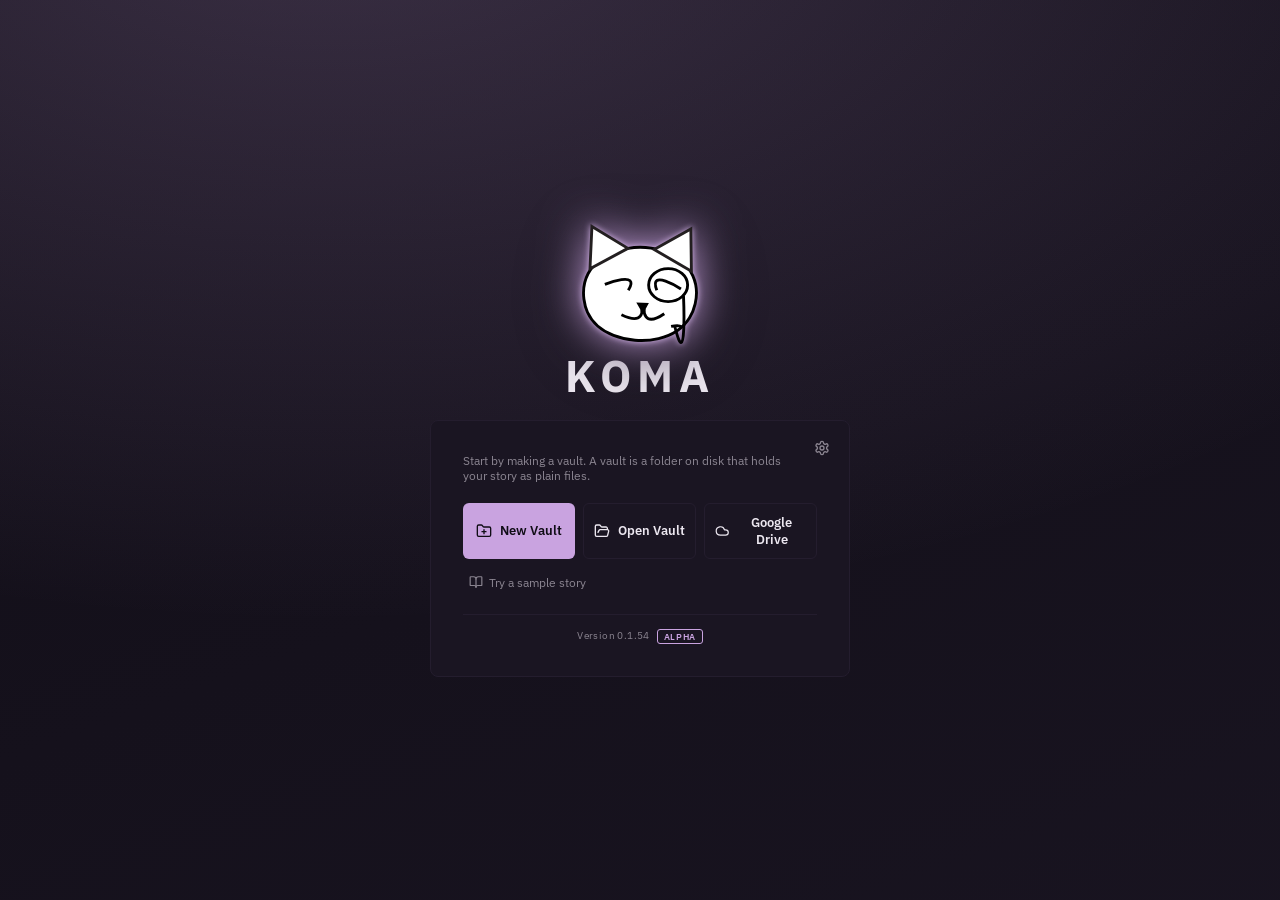
==== commit 8cf6c146: "Koma web 0.1.54 silversaka/koma@82c65e1efdd583bb6efc32d2828f8b3c905e6d1b" ====
--- a/index.html
+++ b/index.html
@@ -5,7 +5,7 @@
     <meta name="viewport" content="width=device-width, initial-scale=1.0" />
     <link rel="icon" href="/favicon.svg" type="image/svg+xml" />
     <title>Koma</title>
-    <script type="module" crossorigin src="/assets/index-DQDLuaRS.js"></script>
+    <script type="module" crossorigin src="/assets/index-sVIJkoNu.js"></script>
     <link rel="stylesheet" crossorigin href="/assets/index-BZw0muz8.css">
   </head>
   <body>
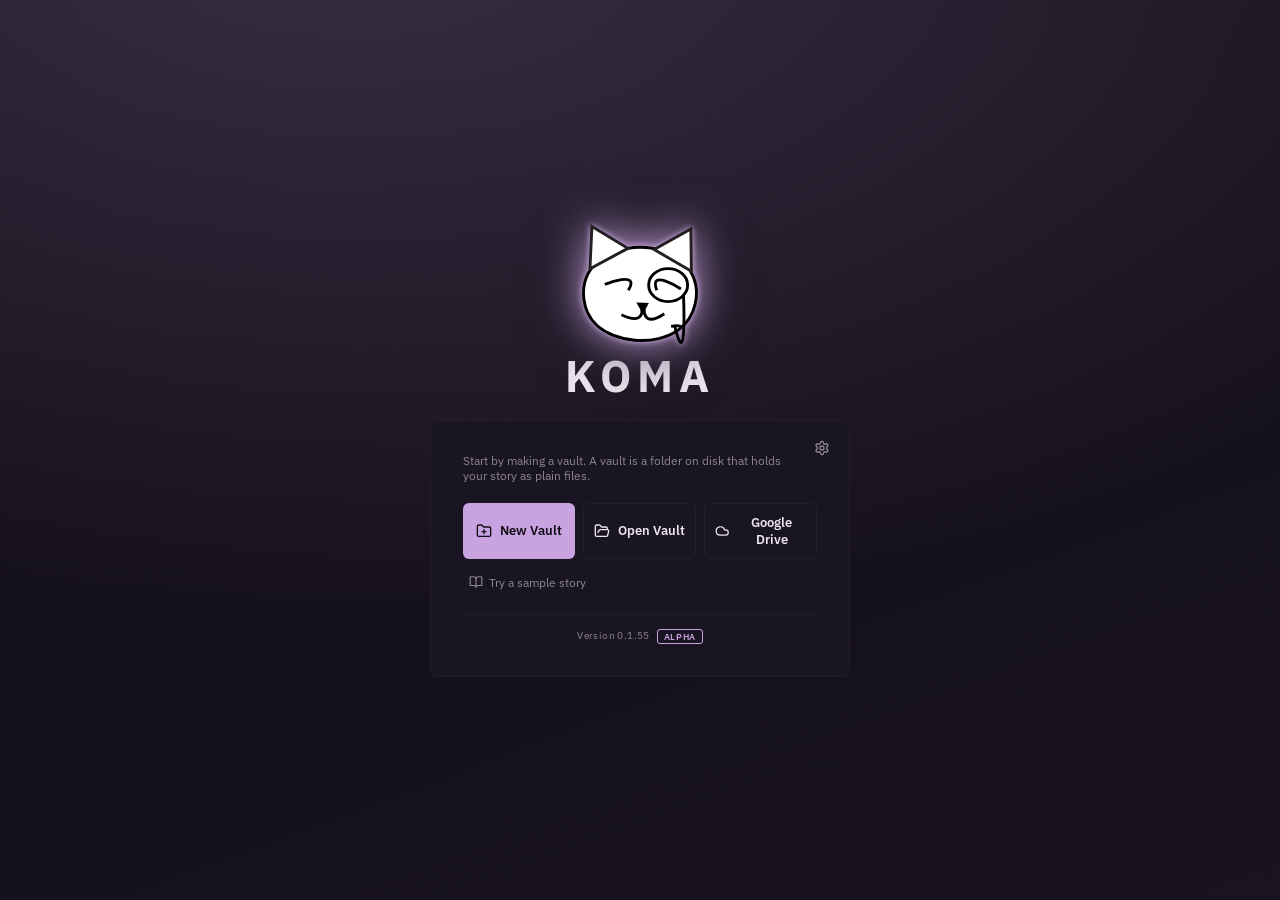
==== commit 78624d51: "Koma web 0.1.55 silversaka/koma@5be0b906fb7a89519261d83bfe79ca3b9e3ced41" ====
--- a/index.html
+++ b/index.html
@@ -1,12 +1,14 @@
 <!doctype html>
 <html lang="en">
   <head>
+    <meta http-equiv="Content-Security-Policy" content="default-src 'self'; script-src 'self' 'wasm-unsafe-eval' https://accounts.google.com/gsi/client; style-src 'self' 'unsafe-inline' https://accounts.google.com/gsi/style; worker-src 'self' blob:; connect-src 'self' blob: data: https: wss: http://localhost:* http://127.0.0.1:* ws://localhost:* ws://127.0.0.1:*; img-src 'self' blob: data:; font-src 'self' blob: data:; media-src 'self' blob:; frame-src https://accounts.google.com/gsi/; object-src 'none'; base-uri 'self'; form-action 'none'">
+
     <meta charset="UTF-8" />
     <meta name="viewport" content="width=device-width, initial-scale=1.0" />
     <link rel="icon" href="/favicon.svg" type="image/svg+xml" />
     <title>Koma</title>
-    <script type="module" crossorigin src="/assets/index-sVIJkoNu.js"></script>
-    <link rel="stylesheet" crossorigin href="/assets/index-BZw0muz8.css">
+    <script type="module" crossorigin src="/assets/index-C4rbOHJS.js"></script>
+    <link rel="stylesheet" crossorigin href="/assets/index-iYGGl5Fl.css">
   </head>
   <body>
     <div id="root"></div>
--- a/assets/index-iYGGl5Fl.css
+++ b/assets/index-iYGGl5Fl.css
@@ -0,0 +1 @@
+.ps-page-surface{--ps-paper: color-mix(in srgb, var(--accent) 5%, #f2ecdc);--ps-ink: #1b1f26;--ps-accent: color-mix(in srgb, var(--accent) 34%, #33261a);--ps-muted: color-mix(in srgb, var(--accent) 18%, #6b6250);--ps-rule: color-mix(in srgb, var(--accent) 26%, #d8cdb0);--ps-caption-bg: color-mix(in srgb, var(--accent) 15%, #f0e8d2);--ps-caption-border: color-mix(in srgb, var(--accent) 42%, #b7a67a);--ps-dialogue-bg: color-mix(in srgb, var(--accent) 7%, #eae6da);background:var(--ps-paper);max-width:640px;min-height:700px;margin:0 auto;border-radius:4px;box-shadow:0 25px 50px -12px #00000080;padding:40px 48px;font-family:"Courier Prime",var(--font-ja),monospace;font-size:calc(13px * var(--text-scale, 1));line-height:1.55;color:var(--ps-ink);position:relative}.ps-page-surface .ProseMirror{outline:none}.ps-block{border:none;outline:none;white-space:pre-wrap}.ps-page{margin-top:30px;font-style:italic;text-align:center;font-size:calc(11px * var(--text-scale, 1));color:var(--ps-muted)}.ps-page:first-child{margin-top:0}.ps-page-label{display:flex;align-items:center;gap:12px;color:var(--ps-accent);font-size:calc(11px * var(--text-scale, 1));letter-spacing:.15em;text-transform:uppercase;font-weight:700;font-family:"IBM Plex Sans",var(--font-ja),sans-serif;margin-bottom:8px}.ps-page-label:before,.ps-page-label:after{content:"";flex:1;height:1px;background:var(--ps-rule)}.ps-panel{margin-top:14px}.ps-panel-label{display:inline-block;background:var(--ps-accent);color:var(--ps-paper);font-size:calc(10px * var(--text-scale, 1));font-family:"IBM Plex Sans",var(--font-ja),sans-serif;text-transform:uppercase;letter-spacing:.05em;font-weight:700;padding:2px 8px;border-radius:3px;margin-bottom:4px}.ps-character{margin-left:36%;width:46%;margin-top:6px;text-transform:uppercase;font-weight:700}.ps-dialogue{margin-left:16%;width:62%;margin-top:2px;background:var(--ps-dialogue-bg);border-radius:10px;padding:4px 12px}.ps-caption{margin-left:4%;width:90%;margin-top:8px;background:var(--ps-caption-bg);border:1px solid var(--ps-caption-border);padding:5px 12px;font-style:italic}.ps-setting{margin-top:14px;padding-bottom:3px;border-bottom:1px solid var(--ps-rule);font-family:"IBM Plex Sans",var(--font-ja),sans-serif;font-weight:700;font-size:calc(11.5px * var(--text-scale, 1));letter-spacing:.08em;text-transform:uppercase;color:var(--ps-accent)}.ps-action{margin-top:8px}.ps-thought{margin-left:16%;width:62%;margin-top:2px;border:1.5px dotted var(--ps-caption-border);border-radius:14px;padding:4px 12px;font-style:italic}.ps-note{margin-top:10px;padding:3px 0 3px 10px;border-left:3px solid var(--ps-caption-border);font-family:"IBM Plex Sans",var(--font-ja),sans-serif;font-size:calc(12px * var(--text-scale, 1));color:var(--ps-muted)}.ps-sfx{margin-top:10px;margin-bottom:4px;text-align:center;font-weight:700;font-size:calc(20px * var(--text-scale, 1));color:#b56576;letter-spacing:.05em;text-transform:uppercase;transform:rotate(-2deg)}.ps-active{box-shadow:0 0 0 2px #c99a4b59;border-radius:3px}.ps-dialogue.ps-active{border-radius:10px}.ps-thought.ps-active{border-radius:14px}.ps-flash{animation:ps-flashbg .9s ease;border-radius:3px}@keyframes ps-flashbg{0%{background-color:#c99a4b59}to{background-color:transparent}}.ps-entity{cursor:default}.ps-entity-syntax{display:none}.ps-drag-handle{display:inline-flex;align-items:center;justify-content:center;flex-shrink:0;width:20px;height:20px;margin-right:5px;border-radius:5px;color:var(--ps-muted);cursor:grab;opacity:.32;transition:opacity .12s ease,background-color .12s ease,color .12s ease;vertical-align:middle}.ps-drag-handle-floating{position:absolute;z-index:2;margin:0;opacity:.7}.ps-drag-handle:hover{background:color-mix(in srgb,var(--ps-accent) 16%,transparent);color:var(--ps-accent)}.ps-drag-handle:active{cursor:grabbing}.ps-drag-handle svg{width:15px;height:15px}.ps-drag-source{opacity:.4;filter:saturate(.6);transition:opacity .12s ease}.ps-drop-before,.ps-drop-after{position:relative}.ps-drop-before:before,.ps-drop-after:after{content:"";position:absolute;left:-10px;right:-10px;height:3px;border-radius:2px;background:var(--ps-accent);box-shadow:0 0 0 3px color-mix(in srgb,var(--ps-accent) 22%,transparent);pointer-events:none}.ps-drop-before:before{top:-7px}.ps-drop-after:after{bottom:-7px}body.ps-dragging .ps-page-surface,body.ps-dragging .ps-page-surface *{cursor:grabbing!important;-webkit-user-select:none!important;user-select:none!important}.ps-drag-ghost{position:fixed;top:0;left:0;z-index:1000;display:flex;align-items:center;gap:7px;max-width:280px;padding:6px 10px;border-radius:6px;background:var(--ink800);border:1px solid var(--ps-accent);box-shadow:var(--shadow-md);pointer-events:none;will-change:transform}.ps-drag-ghost-type{flex-shrink:0;font-family:"IBM Plex Sans",var(--font-ja),sans-serif;font-size:9.5px;font-weight:700;text-transform:uppercase;letter-spacing:.06em;color:var(--accent)}.ps-drag-ghost-text{overflow:hidden;text-overflow:ellipsis;white-space:nowrap;font-family:"Courier Prime",var(--font-ja),monospace;font-size:11.5px;color:var(--text);opacity:.85}@font-face{font-family:Courier Prime;font-style:normal;font-display:swap;font-weight:400;src:url(/assets/courier-prime-latin-ext-400-normal-B-EsvyE4.woff2) format("woff2"),url(/assets/courier-prime-latin-ext-400-normal-CKOCNFvK.woff) format("woff");unicode-range:U+0100-02BA,U+02BD-02C5,U+02C7-02CC,U+02CE-02D7,U+02DD-02FF,U+0304,U+0308,U+0329,U+1D00-1DBF,U+1E00-1E9F,U+1EF2-1EFF,U+2020,U+20A0-20AB,U+20AD-20C0,U+2113,U+2C60-2C7F,U+A720-A7FF}@font-face{font-family:Courier Prime;font-style:normal;font-display:swap;font-weight:400;src:url(/assets/courier-prime-latin-400-normal-BbyBr73r.woff2) format("woff2"),url(/assets/courier-prime-latin-400-normal-BAlbUm6l.woff) format("woff");unicode-range:U+0000-00FF,U+0131,U+0152-0153,U+02BB-02BC,U+02C6,U+02DA,U+02DC,U+0304,U+0308,U+0329,U+2000-206F,U+20AC,U+2122,U+2191,U+2193,U+2212,U+2215,U+FEFF,U+FFFD}@font-face{font-family:Courier Prime;font-style:normal;font-display:swap;font-weight:700;src:url(/assets/courier-prime-latin-ext-700-normal-ByMJlNdM.woff2) format("woff2"),url(/assets/courier-prime-latin-ext-700-normal-BIFoAzHx.woff) format("woff");unicode-range:U+0100-02BA,U+02BD-02C5,U+02C7-02CC,U+02CE-02D7,U+02DD-02FF,U+0304,U+0308,U+0329,U+1D00-1DBF,U+1E00-1E9F,U+1EF2-1EFF,U+2020,U+20A0-20AB,U+20AD-20C0,U+2113,U+2C60-2C7F,U+A720-A7FF}@font-face{font-family:Courier Prime;font-style:normal;font-display:swap;font-weight:700;src:url(/assets/courier-prime-latin-700-normal-D1YCjmaD.woff2) format("woff2"),url(/assets/courier-prime-latin-700-normal-CVvp4Sof.woff) format("woff");unicode-range:U+0000-00FF,U+0131,U+0152-0153,U+02BB-02BC,U+02C6,U+02DA,U+02DC,U+0304,U+0308,U+0329,U+2000-206F,U+20AC,U+2122,U+2191,U+2193,U+2212,U+2215,U+FEFF,U+FFFD}@font-face{font-family:IBM Plex Sans;font-style:normal;font-display:swap;font-weight:400;src:url(/assets/ibm-plex-sans-cyrillic-ext-400-normal-g30qAdWV.woff2) format("woff2"),url(/assets/ibm-plex-sans-cyrillic-ext-400-normal-Dsrv2Tcn.woff) format("woff");unicode-range:U+0460-052F,U+1C80-1C8A,U+20B4,U+2DE0-2DFF,U+A640-A69F,U+FE2E-FE2F}@font-face{font-family:IBM Plex Sans;font-style:normal;font-display:swap;font-weight:400;src:url(/assets/ibm-plex-sans-cyrillic-400-normal-DZqxrq2p.woff2) format("woff2"),url(/assets/ibm-plex-sans-cyrillic-400-normal-BTotfTJu.woff) format("woff");unicode-range:U+0301,U+0400-045F,U+0490-0491,U+04B0-04B1,U+2116}@font-face{font-family:IBM Plex Sans;font-style:normal;font-display:swap;font-weight:400;src:url(/assets/ibm-plex-sans-greek-400-normal-_efipK4i.woff2) format("woff2"),url(/assets/ibm-plex-sans-greek-400-normal-D9ESIMu3.woff) format("woff");unicode-range:U+0370-0377,U+037A-037F,U+0384-038A,U+038C,U+038E-03A1,U+03A3-03FF}@font-face{font-family:IBM Plex Sans;font-style:normal;font-display:swap;font-weight:400;src:url(/assets/ibm-plex-sans-vietnamese-400-normal-DG4YqDda.woff2) format("woff2"),url(/assets/ibm-plex-sans-vietnamese-400-normal-fK1oJ5dG.woff) format("woff");unicode-range:U+0102-0103,U+0110-0111,U+0128-0129,U+0168-0169,U+01A0-01A1,U+01AF-01B0,U+0300-0301,U+0303-0304,U+0308-0309,U+0323,U+0329,U+1EA0-1EF9,U+20AB}@font-face{font-family:IBM Plex Sans;font-style:normal;font-display:swap;font-weight:400;src:url(/assets/ibm-plex-sans-latin-ext-400-normal-C5H60-Va.woff2) format("woff2"),url(/assets/ibm-plex-sans-latin-ext-400-normal-RBey6euL.woff) format("woff");unicode-range:U+0100-02BA,U+02BD-02C5,U+02C7-02CC,U+02CE-02D7,U+02DD-02FF,U+0304,U+0308,U+0329,U+1D00-1DBF,U+1E00-1E9F,U+1EF2-1EFF,U+2020,U+20A0-20AB,U+20AD-20C0,U+2113,U+2C60-2C7F,U+A720-A7FF}@font-face{font-family:IBM Plex Sans;font-style:normal;font-display:swap;font-weight:400;src:url(/assets/ibm-plex-sans-latin-400-normal-CDDApCn2.woff2) format("woff2"),url(/assets/ibm-plex-sans-latin-400-normal-CYLoc0-x.woff) format("woff");unicode-range:U+0000-00FF,U+0131,U+0152-0153,U+02BB-02BC,U+02C6,U+02DA,U+02DC,U+0304,U+0308,U+0329,U+2000-206F,U+20AC,U+2122,U+2191,U+2193,U+2212,U+2215,U+FEFF,U+FFFD}@font-face{font-family:IBM Plex Sans;font-style:normal;font-display:swap;font-weight:500;src:url(/assets/ibm-plex-sans-cyrillic-ext-500-normal-Cs5J6C77.woff2) format("woff2"),url(/assets/ibm-plex-sans-cyrillic-ext-500-normal-DB5PtV2g.woff) format("woff");unicode-range:U+0460-052F,U+1C80-1C8A,U+20B4,U+2DE0-2DFF,U+A640-A69F,U+FE2E-FE2F}@font-face{font-family:IBM Plex Sans;font-style:normal;font-display:swap;font-weight:500;src:url(/assets/ibm-plex-sans-cyrillic-500-normal-CocWQlwt.woff2) format("woff2"),url(/assets/ibm-plex-sans-cyrillic-500-normal-ByOcLdNv.woff) format("woff");unicode-range:U+0301,U+0400-045F,U+0490-0491,U+04B0-04B1,U+2116}@font-face{font-family:IBM Plex Sans;font-style:normal;font-display:swap;font-weight:500;src:url(/assets/ibm-plex-sans-greek-500-normal-JMMifIXV.woff2) format("woff2"),url(/assets/ibm-plex-sans-greek-500-normal-CuWXN6rf.woff) format("woff");unicode-range:U+0370-0377,U+037A-037F,U+0384-038A,U+038C,U+038E-03A1,U+03A3-03FF}@font-face{font-family:IBM Plex Sans;font-style:normal;font-display:swap;font-weight:500;src:url(/assets/ibm-plex-sans-vietnamese-500-normal-e4dixQRQ.woff2) format("woff2"),url(/assets/ibm-plex-sans-vietnamese-500-normal-BEb3_waV.woff) format("woff");unicode-range:U+0102-0103,U+0110-0111,U+0128-0129,U+0168-0169,U+01A0-01A1,U+01AF-01B0,U+0300-0301,U+0303-0304,U+0308-0309,U+0323,U+0329,U+1EA0-1EF9,U+20AB}@font-face{font-family:IBM Plex Sans;font-style:normal;font-display:swap;font-weight:500;src:url(/assets/ibm-plex-sans-latin-ext-500-normal-DakdToA3.woff2) format("woff2"),url(/assets/ibm-plex-sans-latin-ext-500-normal-D0aIdm-b.woff) format("woff");unicode-range:U+0100-02BA,U+02BD-02C5,U+02C7-02CC,U+02CE-02D7,U+02DD-02FF,U+0304,U+0308,U+0329,U+1D00-1DBF,U+1E00-1E9F,U+1EF2-1EFF,U+2020,U+20A0-20AB,U+20AD-20C0,U+2113,U+2C60-2C7F,U+A720-A7FF}@font-face{font-family:IBM Plex Sans;font-style:normal;font-display:swap;font-weight:500;src:url(/assets/ibm-plex-sans-latin-500-normal-6ng42L7E.woff2) format("woff2"),url(/assets/ibm-plex-sans-latin-500-normal-BgVn5rGT.woff) format("woff");unicode-range:U+0000-00FF,U+0131,U+0152-0153,U+02BB-02BC,U+02C6,U+02DA,U+02DC,U+0304,U+0308,U+0329,U+2000-206F,U+20AC,U+2122,U+2191,U+2193,U+2212,U+2215,U+FEFF,U+FFFD}@font-face{font-family:IBM Plex Sans;font-style:normal;font-display:swap;font-weight:600;src:url(/assets/ibm-plex-sans-cyrillic-ext-600-normal-DUMzJB7m.woff2) format("woff2"),url(/assets/ibm-plex-sans-cyrillic-ext-600-normal-Bz0x94Yp.woff) format("woff");unicode-range:U+0460-052F,U+1C80-1C8A,U+20B4,U+2DE0-2DFF,U+A640-A69F,U+FE2E-FE2F}@font-face{font-family:IBM Plex Sans;font-style:normal;font-display:swap;font-weight:600;src:url(/assets/ibm-plex-sans-cyrillic-600-normal-71GNu3SW.woff2) format("woff2"),url(/assets/ibm-plex-sans-cyrillic-600-normal-BGq0mW3O.woff) format("woff");unicode-range:U+0301,U+0400-045F,U+0490-0491,U+04B0-04B1,U+2116}@font-face{font-family:IBM Plex Sans;font-style:normal;font-display:swap;font-weight:600;src:url(/assets/ibm-plex-sans-greek-600-normal-DzTrcv_p.woff2) format("woff2"),url(/assets/ibm-plex-sans-greek-600-normal-D-CqTdkO.woff) format("woff");unicode-range:U+0370-0377,U+037A-037F,U+0384-038A,U+038C,U+038E-03A1,U+03A3-03FF}@font-face{font-family:IBM Plex Sans;font-style:normal;font-display:swap;font-weight:600;src:url(/assets/ibm-plex-sans-vietnamese-600-normal-DpPYBSTl.woff2) format("woff2"),url(/assets/ibm-plex-sans-vietnamese-600-normal-DgdngZtN.woff) format("woff");unicode-range:U+0102-0103,U+0110-0111,U+0128-0129,U+0168-0169,U+01A0-01A1,U+01AF-01B0,U+0300-0301,U+0303-0304,U+0308-0309,U+0323,U+0329,U+1EA0-1EF9,U+20AB}@font-face{font-family:IBM Plex Sans;font-style:normal;font-display:swap;font-weight:600;src:url(/assets/ibm-plex-sans-latin-ext-600-normal-DOrvGEcy.woff2) format("woff2"),url(/assets/ibm-plex-sans-latin-ext-600-normal-DIrixKbi.woff) format("woff");unicode-range:U+0100-02BA,U+02BD-02C5,U+02C7-02CC,U+02CE-02D7,U+02DD-02FF,U+0304,U+0308,U+0329,U+1D00-1DBF,U+1E00-1E9F,U+1EF2-1EFF,U+2020,U+20A0-20AB,U+20AD-20C0,U+2113,U+2C60-2C7F,U+A720-A7FF}@font-face{font-family:IBM Plex Sans;font-style:normal;font-display:swap;font-weight:600;src:url(/assets/ibm-plex-sans-latin-600-normal-CuJfVYMP.woff2) format("woff2"),url(/assets/ibm-plex-sans-latin-600-normal-Cu4Hd6ag.woff) format("woff");unicode-range:U+0000-00FF,U+0131,U+0152-0153,U+02BB-02BC,U+02C6,U+02DA,U+02DC,U+0304,U+0308,U+0329,U+2000-206F,U+20AC,U+2122,U+2191,U+2193,U+2212,U+2215,U+FEFF,U+FFFD}@font-face{font-family:IBM Plex Sans;font-style:normal;font-display:swap;font-weight:700;src:url(/assets/ibm-plex-sans-cyrillic-ext-700-normal-BmRLXWpJ.woff2) format("woff2"),url(/assets/ibm-plex-sans-cyrillic-ext-700-normal-DCQwxkRk.woff) format("woff");unicode-range:U+0460-052F,U+1C80-1C8A,U+20B4,U+2DE0-2DFF,U+A640-A69F,U+FE2E-FE2F}@font-face{font-family:IBM Plex Sans;font-style:normal;font-display:swap;font-weight:700;src:url(/assets/ibm-plex-sans-cyrillic-700-normal-D_uavGvn.woff2) format("woff2"),url(/assets/ibm-plex-sans-cyrillic-700-normal-RFb1v-CK.woff) format("woff");unicode-range:U+0301,U+0400-045F,U+0490-0491,U+04B0-04B1,U+2116}@font-face{font-family:IBM Plex Sans;font-style:normal;font-display:swap;font-weight:700;src:url(/assets/ibm-plex-sans-greek-700-normal-wyJ6jzdA.woff2) format("woff2"),url(/assets/ibm-plex-sans-greek-700-normal-CkZN0sRy.woff) format("woff");unicode-range:U+0370-0377,U+037A-037F,U+0384-038A,U+038C,U+038E-03A1,U+03A3-03FF}@font-face{font-family:IBM Plex Sans;font-style:normal;font-display:swap;font-weight:700;src:url(/assets/ibm-plex-sans-vietnamese-700-normal-CkEo6LDy.woff2) format("woff2"),url(/assets/ibm-plex-sans-vietnamese-700-normal-BV5B8Are.woff) format("woff");unicode-range:U+0102-0103,U+0110-0111,U+0128-0129,U+0168-0169,U+01A0-01A1,U+01AF-01B0,U+0300-0301,U+0303-0304,U+0308-0309,U+0323,U+0329,U+1EA0-1EF9,U+20AB}@font-face{font-family:IBM Plex Sans;font-style:normal;font-display:swap;font-weight:700;src:url(/assets/ibm-plex-sans-latin-ext-700-normal-aMgXseD4.woff2) format("woff2"),url(/assets/ibm-plex-sans-latin-ext-700-normal-DZH6Xh-4.woff) format("woff");unicode-range:U+0100-02BA,U+02BD-02C5,U+02C7-02CC,U+02CE-02D7,U+02DD-02FF,U+0304,U+0308,U+0329,U+1D00-1DBF,U+1E00-1E9F,U+1EF2-1EFF,U+2020,U+20A0-20AB,U+20AD-20C0,U+2113,U+2C60-2C7F,U+A720-A7FF}@font-face{font-family:IBM Plex Sans;font-style:normal;font-display:swap;font-weight:700;src:url(/assets/ibm-plex-sans-latin-700-normal-Bxkt5Cjx.woff2) format("woff2"),url(/assets/ibm-plex-sans-latin-700-normal-Bth3BMcD.woff) format("woff");unicode-range:U+0000-00FF,U+0131,U+0152-0153,U+02BB-02BC,U+02C6,U+02DA,U+02DC,U+0304,U+0308,U+0329,U+2000-206F,U+20AC,U+2122,U+2191,U+2193,U+2212,U+2215,U+FEFF,U+FFFD}:root{--z-modal: 2000;--z-menu-over-modal: 2500;--ink900: #100d16;--ink800: #1a1522;--ink700: #241d2e;--ink600: #332a3f;--accent: #c9a3e0;--accent-light: #d9bceb;--text: #ece7f0;--muted: #8b8591;--danger: #b56576;--danger-light: #cf8b98;--positive: #8fcfa8;--font-ja: "Hiragino Sans", "Hiragino Kaku Gothic ProN", "Yu Gothic Medium", "Yu Gothic", YuGothic, Meiryo, "Noto Sans CJK JP", "Noto Sans JP";--surface: rgba(26, 21, 34, .55);--glass-blur: blur(18px);--transition-fast: .12s ease;--transition-base: .18s ease;--radius-sm: 4px;--radius-md: 8px;--radius-lg: 12px;--shadow-sm: 0 2px 10px rgba(10, 6, 16, .32);--shadow-md: 0 8px 28px rgba(10, 6, 16, .42)}*{box-sizing:border-box}*{scrollbar-width:thin;scrollbar-color:var(--ink600) transparent}*::-webkit-scrollbar{width:10px;height:10px}*::-webkit-scrollbar-track{background:transparent}*::-webkit-scrollbar-thumb{background-color:var(--ink600);border-radius:6px;border:2px solid transparent;background-clip:padding-box}*::-webkit-scrollbar-thumb:hover{background-color:var(--accent);background-clip:padding-box}*::-webkit-scrollbar-corner{background:transparent}html,body,#root{height:100%;margin:0}body{font-family:"IBM Plex Sans",var(--font-ja),sans-serif;background:var(--ink900);color:var(--text)}button,input,select,textarea{font-family:inherit;transition:background-color var(--transition-fast),border-color var(--transition-fast),color var(--transition-fast),box-shadow var(--transition-fast),opacity var(--transition-fast),transform .1s ease}button:not(:disabled){cursor:pointer}button:active:not(:disabled){transform:scale(.97)}:focus-visible{outline:2px solid var(--accent);outline-offset:2px}@keyframes fadeIn{0%{opacity:0;transform:translateY(4px)}to{opacity:1;transform:translateY(0)}}.app-background{position:fixed;top:0;right:0;bottom:0;left:0;z-index:0;overflow:hidden;pointer-events:none}.app-background.inline{position:absolute;border-radius:inherit}.app-background-gradient{position:absolute;top:-10%;right:-10%;bottom:-10%;left:-10%;background:radial-gradient(ellipse 75% 55% at 15% 0%,color-mix(in srgb,var(--accent) 22%,transparent),transparent 60%),radial-gradient(ellipse 65% 55% at 90% 100%,color-mix(in srgb,var(--accent-light) 14%,transparent),transparent 60%),linear-gradient(160deg,var(--ink900) 0%,var(--ink800) 55%,var(--ink900) 100%);background-size:200% 200%;animation:app-background-drift 24s ease-in-out infinite}.app-background-layer{position:absolute;top:0;right:0;bottom:0;left:0;overflow:hidden}.app-background-canvas{position:absolute;top:0;right:0;bottom:0;left:0;width:100%;height:100%;display:block}.app-background-petal{position:absolute;top:-10px;border-radius:60% 40%;opacity:0;animation:app-background-fall linear infinite}.app-background-custom{position:absolute;top:0;right:0;bottom:0;left:0;background-size:cover;background-position:center}@keyframes app-background-drift{0%,to{background-position:0% 0%}50%{background-position:100% 100%}}@keyframes app-background-fall{0%{transform:translateY(-10px) rotate(0);opacity:0}10%{opacity:.75}90%{opacity:.6}to{transform:translateY(105vh) rotate(220deg);opacity:0}}@media (prefers-reduced-motion: reduce){.app-background-gradient,.app-background-petal,.app-background-cloud,.app-background-wave,.app-background-code,.app-background-gear,.app-background-casing{animation:none}.app-background-petal,.app-background-casing{opacity:.3}}.app-shell{position:relative;z-index:1;width:100%;height:100vh;display:flex;background:transparent;animation:fadeIn var(--transition-base) ease-out}.rail{background:var(--surface);backdrop-filter:var(--glass-blur);-webkit-backdrop-filter:var(--glass-blur);width:calc(60px * var(--text-scale, 1));border-right:1px solid var(--ink700);display:flex;flex-direction:column;align-items:center;padding:16px 0;flex-shrink:0}.rail-label{color:var(--muted);font-size:calc(9px * var(--text-scale, 1));letter-spacing:.1em;margin-bottom:12px;text-transform:uppercase;font-weight:600;background:none;border:none;cursor:pointer;padding:0;transition:color var(--transition-fast),opacity var(--transition-fast)}.rail-label:hover{opacity:.75}.rail-label.active{color:var(--accent)}.rail-back{width:100%;display:flex;flex-direction:column;align-items:center;gap:2px;padding:6px 0;margin-bottom:16px;background:transparent;border:none;color:var(--muted);cursor:pointer;transition:background-color var(--transition-fast),color var(--transition-fast)}.rail-back:hover:not(:disabled){background:var(--ink800);color:var(--text)}.rail-back:disabled{opacity:.35;cursor:not-allowed}.rail-back span{font-size:calc(8px * var(--text-scale, 1));text-transform:uppercase;letter-spacing:.05em}.rail-item{position:relative;width:100%;display:flex;flex-direction:column}.rail-detach{position:absolute;top:4px;right:4px;display:flex;align-items:center;justify-content:center;padding:3px;background:var(--ink900);border:1px solid var(--ink600);border-radius:4px;color:var(--muted);cursor:pointer;opacity:0;visibility:hidden;transition:opacity var(--transition-fast),color var(--transition-fast),border-color var(--transition-fast)}.rail-item:hover .rail-detach,.rail-detach:focus-visible{opacity:1;visibility:visible}.rail-detach:hover{color:var(--accent);border-color:var(--accent)}body.detached-window .rail{display:none}.detached-loading{color:var(--muted);font-size:calc(12px * var(--text-scale, 1))}.rail-button{width:100%;display:flex;flex-direction:column;align-items:center;gap:4px;padding:12px 0;margin-bottom:4px;background:transparent;border:none;border-left:2px solid transparent;color:var(--muted);cursor:pointer;transition:background-color var(--transition-fast),color var(--transition-fast),border-color var(--transition-fast)}.rail-button:hover:not(.active):not(:disabled){background:var(--ink800);color:var(--text)}.rail-button.active{background:var(--ink700);color:var(--accent);border-left-color:var(--accent)}.rail-button:disabled{opacity:.35;cursor:not-allowed}.rail-button span{font-size:calc(9px * var(--text-scale, 1));text-transform:uppercase;letter-spacing:.05em}.rail-settings{margin-top:auto;border-top:1px solid var(--ink700);padding-top:12px}.rail-save-status{display:flex;flex-direction:column;align-items:center;gap:4px;margin-top:10px;padding-top:10px;border-top:1px solid var(--ink700);color:var(--accent);font-size:calc(9px * var(--text-scale, 1));text-transform:uppercase;letter-spacing:.05em;animation:fadeIn var(--transition-base);transition:opacity var(--transition-base),color var(--transition-base)}.rail-save-status--saved{color:var(--text)}.rail-save-status--unsaved{color:#e09a53}.rail-save-status--settled{opacity:.4}.rail-save-spin{animation:rail-save-spin .9s linear infinite}@keyframes rail-save-spin{0%{transform:rotate(0)}to{transform:rotate(360deg)}}input[type=number]{-webkit-appearance:textfield;appearance:textfield;-moz-appearance:textfield}input[type=number]::-webkit-inner-spin-button,input[type=number]::-webkit-outer-spin-button{-webkit-appearance:none;margin:0}.number-input{position:relative;display:inline-flex;min-width:0}.number-input>input{flex:1;min-width:0;width:100%}.number-input-steps{position:absolute;top:3px;right:3px;bottom:3px;display:flex;flex-direction:column;gap:1px;width:16px}.number-input-steps button{flex:1;display:flex;align-items:center;justify-content:center;min-height:0;padding:0;border:none;border-radius:3px;background:color-mix(in srgb,var(--text) 7%,transparent);color:var(--muted);cursor:pointer;transition:background var(--transition-fast),color var(--transition-fast)}.number-input-steps button:hover{background:color-mix(in srgb,var(--accent) 28%,transparent);color:var(--text)}.number-input-steps button:active{background:color-mix(in srgb,var(--accent) 45%,transparent)}.image-pick-menu{position:fixed;z-index:var(--z-menu-over-modal);display:flex;flex-direction:column;gap:4px;padding:8px;border-radius:var(--radius-lg);border:1px solid color-mix(in srgb,var(--text) 14%,transparent);background:color-mix(in srgb,var(--ink800) 88%,transparent);backdrop-filter:var(--glass-blur);-webkit-backdrop-filter:var(--glass-blur);box-shadow:var(--shadow-md);color:var(--text);animation:fadeIn var(--transition-base) ease-out}.image-pick-preview{display:block;width:100%;height:120px;object-fit:contain;margin-bottom:4px;border-radius:var(--radius-md);background:color-mix(in srgb,var(--text) 5%,transparent)}.image-pick-menu button{display:flex;align-items:center;gap:8px;width:100%;padding:7px 10px;border:none;border-radius:var(--radius-md);background:transparent;color:var(--text);font:inherit;font-size:13px;text-align:left;cursor:pointer}.image-pick-menu button:hover,.image-pick-menu button:focus-visible{outline:none;background:color-mix(in srgb,var(--accent) 22%,transparent)}.image-pick-menu button:first-of-type{color:var(--accent-light)}.image-pick-hint{padding:2px 10px 0;font-size:11px;color:var(--muted)}.md-picture{display:inline-flex;align-items:center;gap:4px;padding:0 6px;border:1px dashed color-mix(in srgb,var(--muted) 60%,transparent);border-radius:var(--radius-sm);color:var(--muted);font-size:.9em}.md-plain-link{text-decoration:underline dotted}.sidebar{background:var(--ink800);width:230px;border-right:1px solid var(--ink700);display:flex;flex-direction:column;flex-shrink:0}.sidebar-tabs{display:flex;border-bottom:1px solid var(--ink700)}.sidebar-tab{flex:1;display:flex;align-items:center;justify-content:center;gap:6px;padding:10px 0;font-size:calc(11px * var(--text-scale, 1));text-transform:uppercase;letter-spacing:.05em;color:var(--muted);background:transparent;border:none;border-bottom:2px solid transparent;cursor:pointer}.sidebar-tab:hover:not(.active){color:var(--text)}.sidebar-tab.active{color:var(--text);border-bottom-color:var(--accent)}.sidebar-list{flex:1;overflow-y:auto;padding:8px 0}.sidebar-nav-item{width:100%;text-align:left;padding:8px 16px;font-size:calc(12px * var(--text-scale, 1));background:transparent;border:none;color:var(--text);cursor:pointer;white-space:nowrap;overflow:hidden;display:flex;align-items:baseline;gap:6px}.sidebar-nav-item:hover{background:var(--ink700)}.sidebar-nav-item.active{color:var(--accent)}.sidebar-nav-item.page{font-weight:700}.sidebar-nav-item.panel{padding-left:28px}.cast-row{width:100%;padding:8px 16px;font-size:calc(12px * var(--text-scale, 1));display:flex;align-items:center;gap:8px;background:transparent;border:none;text-align:left;color:var(--text);cursor:pointer}.cast-row:hover{background:var(--ink800)}.cast-name{flex:1;min-width:0;display:flex;align-items:center;gap:5px;white-space:nowrap;overflow:hidden;text-overflow:ellipsis}.cast-speaks{flex:none;color:var(--accent)}.cast-type{flex:none;font-size:calc(9.5px * var(--text-scale, 1));text-transform:uppercase;letter-spacing:.06em;color:var(--muted);opacity:.75}.cast-row .count{flex:none;min-width:1.5em;text-align:right;color:var(--muted);font-variant-numeric:tabular-nums}.sidebar-empty{padding:14px 16px;font-size:calc(11px * var(--text-scale, 1));line-height:1.55;color:var(--muted)}.editor-column{position:relative;flex:1;display:flex;flex-direction:column;overflow:hidden}.editor-header{background:var(--surface);backdrop-filter:var(--glass-blur);-webkit-backdrop-filter:var(--glass-blur);border-bottom:1px solid var(--ink700);padding:12px 24px;flex-shrink:0}.editor-header .title{color:var(--text);font-size:calc(14px * var(--text-scale, 1));font-weight:600}.editor-header .path{color:var(--muted);font-family:"Courier Prime",var(--font-ja),monospace;font-size:calc(11px * var(--text-scale, 1))}.storyboard-page-tabs{background:var(--surface);backdrop-filter:var(--glass-blur);-webkit-backdrop-filter:var(--glass-blur);display:flex;align-items:center;gap:2px;padding:6px 24px;border-bottom:1px solid var(--ink700);overflow-x:auto;flex-shrink:0}.storyboard-page-tab{display:flex;align-items:center;gap:4px;color:var(--muted);font-size:calc(11px * var(--text-scale, 1));text-transform:uppercase;letter-spacing:.05em;padding:6px 10px;cursor:pointer;border-bottom:2px solid transparent;border-radius:var(--radius-sm) var(--radius-sm) 0 0;white-space:nowrap;transition:color var(--transition-fast),background-color var(--transition-fast),border-color var(--transition-fast)}.storyboard-page-tab:hover:not(.active){color:var(--text);background:var(--ink800)}.storyboard-page-tab.active{color:var(--text);border-bottom-color:var(--accent)}.storyboard-page-tab-delete{display:flex;align-items:center;opacity:0;background:none;border:none;color:var(--muted);cursor:pointer;padding:2px;border-radius:3px;transition:opacity var(--transition-fast),color var(--transition-fast),background-color var(--transition-fast)}.storyboard-page-tab:hover .storyboard-page-tab-delete{opacity:1}.storyboard-page-tab-delete:hover{color:var(--danger);background:var(--ink700)}.storyboard-page-tab-add{display:flex;align-items:center;justify-content:center;background:none;border:1px dashed var(--ink600);color:var(--muted);cursor:pointer;padding:5px 8px;border-radius:var(--radius-sm);margin-left:4px;transition:color var(--transition-fast),border-color var(--transition-fast),background-color var(--transition-fast)}.storyboard-page-tab-add:hover{color:var(--accent);border-color:var(--accent);background:var(--ink800)}.storyboard-panel-frame{border:2px solid var(--ink600);transition:border-color var(--transition-fast),background-color var(--transition-fast)}.storyboard-panel-frame.shaped{border:none}.storyboard-panel-frame.interactive:hover:not(.selected){border-color:var(--muted)}.storyboard-panel-frame.selected{border-color:var(--accent)}.storyboard-panel-outline{stroke:var(--ink600);stroke-width:.6;transition:stroke var(--transition-fast),stroke-width var(--transition-fast)}.storyboard-panel-outline.selected{stroke:var(--accent);stroke-width:1.2}.storyboard-resize-handle{position:absolute;right:0;bottom:0;width:14px;height:14px;background:var(--accent);cursor:nwse-resize;opacity:.35;transition:opacity var(--transition-fast)}.storyboard-resize-handle:hover,.storyboard-resize-handle.selected{opacity:1}.storyboard-vertex{position:absolute;width:9px;height:9px;margin:0;transform:translate(-50%,-50%);border-radius:50%;box-sizing:border-box;background:var(--accent);border:1px solid var(--ink900)}.storyboard-vertex.closer{width:14px;height:14px;pointer-events:auto;cursor:pointer;background:var(--ink900);border:2px solid var(--accent)}.storyboard-vertex.closer:hover{background:var(--accent)}.storyboard-vertex.editable{width:11px;height:11px;pointer-events:auto;cursor:grab;background:var(--ink900);border:2px solid var(--accent)}.storyboard-vertex.editable:hover{background:var(--accent)}.storyboard-vertex.editable:active{cursor:grabbing}.storyboard-info-button{position:absolute;top:2px;right:2px;pointer-events:auto;background:var(--ink800);color:var(--muted);border:1px solid var(--accent);border-radius:50%;width:16px;height:16px;display:flex;align-items:center;justify-content:center;z-index:6;padding:0;transition:background-color var(--transition-fast),color var(--transition-fast)}.storyboard-info-button:hover:not(.active){color:var(--text);background:var(--ink700)}.storyboard-info-button.active{background:var(--accent);color:var(--ink900)}.editor-toolbar{background:var(--surface);backdrop-filter:var(--glass-blur);-webkit-backdrop-filter:var(--glass-blur);border-bottom:1px solid var(--ink700);padding:8px 24px;display:flex;align-items:center;gap:6px;flex-wrap:wrap;flex-shrink:0}.editor-toolbar button{font-size:calc(11px * var(--text-scale, 1));padding:4px 10px;border-radius:var(--radius-sm);background:var(--ink700);color:var(--muted);border:none;cursor:pointer;font-weight:500}.editor-toolbar button:hover:not(:disabled):not(.active){background:var(--ink600);color:var(--text)}.editor-toolbar button.active{background:var(--accent);color:var(--ink900)}.editor-toolbar button.active:hover{background:var(--accent-light)}.editor-toolbar button:disabled{opacity:.4;cursor:not-allowed}.editor-toolbar .hint{color:var(--muted);font-size:calc(11px * var(--text-scale, 1));margin-left:8px}.toolbar-color-input{width:22px;height:22px;padding:0;border:none;border-radius:4px;background:none;cursor:pointer}.toolbar-color-input::-webkit-color-swatch-wrapper{padding:0}.toolbar-color-input::-webkit-color-swatch{border:1px solid var(--ink600);border-radius:4px}.toolbar-size-input{width:90px;accent-color:var(--accent)}.editor-scroll{flex:1;overflow-y:auto;padding:32px}.centered-screen{position:relative;z-index:1;width:100%;height:100vh;display:flex;align-items:center;justify-content:center;background:transparent;animation:fadeIn var(--transition-base) ease-out}.find-bar{background:var(--surface);backdrop-filter:var(--glass-blur);-webkit-backdrop-filter:var(--glass-blur);border:1px solid var(--ink700);border-radius:8px;box-shadow:var(--shadow-md);display:flex;flex-direction:column;gap:6px;padding:7px 8px;position:absolute;right:24px;top:10px;width:min(460px,calc(100% - 48px));z-index:30}.find-row{align-items:center;display:flex;gap:4px}.find-input{background:var(--ink900);border:1px solid var(--ink700);border-radius:4px;color:var(--text);flex:1;font-family:inherit;font-size:calc(12px * var(--text-scale, 1));min-width:0;outline:none;padding:4px 7px}.find-input:focus{border-color:var(--accent)}.find-count{color:var(--muted);font-size:calc(10.5px * var(--text-scale, 1));font-variant-numeric:tabular-nums;min-width:62px;text-align:right}.find-count.none{color:var(--danger-light)}.find-toggle-replace,.find-option,.find-step,.find-close{align-items:center;background:none;border:1px solid transparent;border-radius:4px;color:var(--muted);cursor:pointer;display:flex;justify-content:center;padding:3px}.find-toggle-replace:hover,.find-option:hover,.find-step:hover:not(:disabled),.find-close:hover{color:var(--text)}.find-option.on{border-color:var(--accent);color:var(--accent)}.find-step:disabled{cursor:default;opacity:.4}.find-replace-gap{flex-shrink:0;width:22px}.find-action{background:var(--ink700);border:none;border-radius:4px;color:var(--text);cursor:pointer;font-family:inherit;font-size:calc(11px * var(--text-scale, 1));padding:4px 9px;white-space:nowrap}.find-action:disabled{cursor:default;opacity:.45}.find-tags{align-items:flex-start;color:var(--muted);display:flex;font-size:calc(10.5px * var(--text-scale, 1));gap:6px;line-height:1.4;padding-left:26px}.find-result{color:var(--muted);font-size:calc(10.5px * var(--text-scale, 1));padding-left:26px}.find-action.primary{background:var(--accent);color:var(--ink900)}.find-put-back{background:none;border:none;color:var(--accent);cursor:pointer;font-family:inherit;font-size:inherit;margin-left:6px;padding:0;text-decoration:underline}.find-scope{align-items:center;display:flex;flex-wrap:wrap;gap:4px;padding-left:26px}.find-scope button{background:none;border:1px solid var(--ink700);border-radius:999px;color:var(--muted);cursor:pointer;font-family:inherit;font-size:calc(10.5px * var(--text-scale, 1));padding:2px 9px}.find-scope button:hover{color:var(--text)}.find-scope button.on{border-color:var(--accent);color:var(--accent)}.find-scope-note{color:var(--muted);font-size:calc(10px * var(--text-scale, 1));margin-left:4px}.find-confirm{background:var(--ink900);border:1px solid var(--ink700);border-radius:6px;margin-left:26px;padding:8px 10px}.find-confirm p{color:var(--text);font-size:calc(11px * var(--text-scale, 1));line-height:1.45;margin:0 0 8px}.find-confirm-actions{display:flex;gap:6px;justify-content:flex-end}.find-results{border-top:1px solid var(--ink700);display:flex;flex-direction:column;gap:8px;max-height:min(52vh,440px);overflow-y:auto;padding-top:6px}.find-chapter header{align-items:baseline;display:flex;gap:6px;padding:0 4px 2px}.find-chapter-name{color:var(--text);font-size:calc(11px * var(--text-scale, 1));font-weight:600;overflow:hidden;text-overflow:ellipsis;white-space:nowrap}.find-chapter-open{border:1px solid var(--accent);border-radius:999px;color:var(--accent);font-size:calc(9px * var(--text-scale, 1));padding:0 5px}.find-chapter-count{color:var(--muted);font-size:calc(10px * var(--text-scale, 1));font-variant-numeric:tabular-nums;margin-left:auto}.find-hit{align-items:baseline;background:none;border:none;border-radius:4px;color:var(--muted);cursor:pointer;display:flex;font-family:inherit;font-size:calc(11px * var(--text-scale, 1));gap:8px;padding:3px 4px;text-align:left;width:100%}.find-hit:hover,.find-hit:focus-visible{background:var(--ink800);color:var(--text);outline:none}.find-hit-page{color:var(--muted);flex-shrink:0;font-size:calc(10px * var(--text-scale, 1));font-variant-numeric:tabular-nums;min-width:30px}.find-hit-text{flex:1;min-width:0;overflow:hidden;text-overflow:ellipsis;white-space:nowrap}.find-hit-text mark{background:color-mix(in srgb,var(--accent) 35%,transparent);border-radius:2px;color:var(--text)}.find-hit-tag{border:1px solid var(--ink700);border-radius:999px;flex-shrink:0;font-size:calc(9px * var(--text-scale, 1));padding:0 5px}.find-hit-more{color:var(--muted);font-size:calc(10px * var(--text-scale, 1));padding:2px 4px 0 42px}.ps-search-match{background:color-mix(in srgb,var(--accent) 22%,transparent);border-radius:2px}.ps-search-active{background:color-mix(in srgb,var(--accent) 55%,transparent);box-shadow:0 0 0 1px var(--accent)}.earlier-copies-modal{width:min(880px,calc(100vw - 48px))}.earlier-copies-body{display:grid;gap:14px;grid-template-columns:220px minmax(0,1fr)}@media (max-width: 640px){.earlier-copies-body{grid-template-columns:1fr}}.earlier-copies-list{display:flex;flex-direction:column;gap:4px;list-style:none;margin:0;max-height:min(60vh,520px);overflow-y:auto;padding:0}.earlier-copies-list button{background:none;border:1px solid transparent;border-radius:var(--radius-sm);color:var(--text);cursor:pointer;display:flex;flex-direction:column;font-family:inherit;gap:1px;padding:7px 9px;text-align:left;width:100%}.earlier-copies-list button:hover{background:var(--ink900)}.earlier-copies-list button.active{background:var(--ink900);border-color:var(--accent)}.earlier-copies-when{font-size:calc(12px * var(--text-scale, 1));font-weight:600}.earlier-copies-ago,.earlier-copies-words{color:var(--muted);font-size:calc(10.5px * var(--text-scale, 1))}.earlier-copies-detail{display:flex;flex-direction:column;gap:10px;min-width:0}.earlier-copies-summary{color:var(--text);font-size:calc(12px * var(--text-scale, 1))}.earlier-copies-summary .back{color:var(--positive)}.earlier-copies-summary .gone{color:var(--danger-light)}.earlier-copies-diff{background:var(--ink900);border:1px solid var(--ink700);border-radius:var(--radius-sm);font-family:"Courier Prime",var(--font-ja),monospace;font-size:calc(11px * var(--text-scale, 1));line-height:1.5;max-height:min(48vh,420px);overflow:auto;padding:6px 0}.diff-line{display:flex;gap:6px;padding:0 10px 0 4px;white-space:pre-wrap;word-break:break-word}.diff-mark{flex-shrink:0;text-align:center;width:12px}.diff-same{color:var(--muted)}.diff-back{background:color-mix(in srgb,var(--positive) 14%,transparent);color:var(--text)}.diff-gone{background:color-mix(in srgb,var(--danger-light) 14%,transparent);color:var(--text);text-decoration:line-through;text-decoration-color:color-mix(in srgb,var(--danger-light) 60%,transparent)}.diff-skipped{color:var(--muted);font-family:inherit;font-size:calc(10px * var(--text-scale, 1));font-style:italic;padding:4px 22px}.earlier-copies-open{background:none;border:none;color:var(--accent);cursor:pointer;font:inherit;padding:0;text-decoration:underline}.draft-switcher-history{align-items:center;background:none;border:none;border-top:1px solid var(--ink700);color:var(--muted);cursor:pointer;display:flex;font-family:inherit;font-size:calc(11px * var(--text-scale, 1));gap:6px;margin-top:4px;padding:8px 10px 4px;text-align:left;width:100%}.draft-switcher-history:hover{color:var(--text)}.sidebar-nav-label{flex:1;min-width:0;overflow:hidden;text-overflow:ellipsis;white-space:nowrap}.sidebar-nav-stats{color:var(--muted);flex-shrink:0;font-size:calc(10px * var(--text-scale, 1));font-variant-numeric:tabular-nums}.sidebar-nav-flag{align-self:center;background:var(--danger-light);border-radius:50%;flex-shrink:0;height:6px;width:6px}.counts{display:flex;flex-direction:column;gap:8px;padding:10px 12px}.counts-grid{display:grid;gap:6px 10px;grid-template-columns:1fr 1fr}.counts-grid div{color:var(--muted);font-size:calc(11px * var(--text-scale, 1))}.counts-grid strong{color:var(--text);display:block;font-size:calc(16px * var(--text-scale, 1));font-variant-numeric:tabular-nums;font-weight:600}.counts-note{color:var(--muted);font-size:calc(10.5px * var(--text-scale, 1));line-height:1.45;margin:0}.counts-heading{color:var(--text);font-size:calc(11px * var(--text-scale, 1));font-weight:600;margin-top:6px}.counts-hints{display:flex;flex-direction:column;gap:2px}.counts-hint{background:none;border:none;border-left:2px solid var(--danger-light);border-radius:0 4px 4px 0;color:var(--text);cursor:pointer;font-family:inherit;font-size:calc(11px * var(--text-scale, 1));line-height:1.4;padding:4px 8px;text-align:left}.counts-hint:hover{background:var(--ink800)}.counts-foot{margin-top:6px}.density-limits{display:grid;gap:8px 14px;grid-template-columns:repeat(auto-fill,minmax(170px,1fr));margin-bottom:10px}.density-limit{align-items:center;color:var(--text);display:flex;font-size:calc(12px * var(--text-scale, 1));gap:8px;justify-content:space-between}.density-limit input{background:var(--ink900);border:1px solid var(--ink700);border-radius:4px;color:var(--text);font-family:inherit;padding:3px 6px;width:70px}.shortcuts-modal{width:min(860px,calc(100vw - 48px))}.shortcuts-groups{columns:2 340px;column-gap:28px}.shortcuts-group{break-inside:avoid;margin-bottom:18px}.shortcuts-group h3{color:var(--accent);font-size:calc(11px * var(--text-scale, 1));font-weight:600;letter-spacing:.06em;margin:0 0 8px;text-transform:uppercase}.shortcuts-group dl{display:flex;flex-direction:column;gap:7px;margin:0}.shortcut-row{display:grid;gap:10px;grid-template-columns:132px minmax(0,1fr)}.shortcut-row dt{margin:0}.shortcut-row dd{color:var(--text);font-size:calc(11.5px * var(--text-scale, 1));line-height:1.45;margin:0}.shortcut-keys{display:flex;flex-wrap:wrap;gap:3px 4px}.shortcut-combo{align-items:center;display:inline-flex;flex-wrap:wrap;gap:2px}.shortcut-keys kbd{background:var(--ink900);border:1px solid var(--ink600);border-bottom-width:2px;border-radius:4px;color:var(--text);font-family:inherit;font-size:calc(10.5px * var(--text-scale, 1));padding:1px 6px;white-space:nowrap}.shortcut-plus,.shortcut-or{color:var(--muted);font-size:calc(10px * var(--text-scale, 1));margin:0 2px}.compare-legend{display:flex;flex-wrap:wrap;font-size:calc(11px * var(--text-scale, 1));gap:14px}.compare-legend .back{color:var(--positive)}.compare-legend .gone{color:var(--danger-light)}.import-script-button{align-items:center;background:none;border:1px dashed var(--ink600);border-radius:var(--radius-sm);color:var(--muted);cursor:pointer;display:flex;font-family:inherit;font-size:calc(12px * var(--text-scale, 1));gap:6px;justify-content:center;margin-top:8px;padding:7px 10px;width:100%}.import-script-button:hover{border-color:var(--accent);color:var(--text)}.import-script-result{display:flex;flex-direction:column;gap:10px;margin-top:12px}.import-script-preview{max-height:min(40vh,340px)}.import-script-name{align-items:center;color:var(--text);display:flex;font-size:calc(12px * var(--text-scale, 1));gap:10px}.import-script-name input{background:var(--ink900);border:1px solid var(--ink700);border-radius:4px;color:var(--text);flex:1;font-family:inherit;padding:5px 8px}.import-script-name input.invalid{border-color:var(--danger-light)}.ps-comment{background:color-mix(in srgb,#e0c35a 22%,transparent);border-bottom:2px solid color-mix(in srgb,#e0c35a 70%,transparent);cursor:pointer}.ps-comment-active{background:color-mix(in srgb,#e0c35a 42%,transparent)}.toolbar-comments{align-items:center;display:inline-flex;gap:5px}.comments-panel{background:var(--ink800);border-left:1px solid var(--ink700);display:flex;flex-direction:column;flex-shrink:0;min-height:0;width:300px}.comments-header{align-items:center;border-bottom:1px solid var(--ink700);color:var(--text);display:flex;gap:7px;padding:10px 12px}.comments-title{font-size:calc(12px * var(--text-scale, 1));font-weight:600}.comments-count{color:var(--muted);flex:1;font-size:calc(11px * var(--text-scale, 1))}.comments-list{display:flex;flex:1;flex-direction:column;gap:8px;overflow-y:auto;padding:10px}.comments-note{color:var(--muted);font-size:calc(11px * var(--text-scale, 1));line-height:1.45;margin:0}.comments-group{color:var(--muted);font-size:calc(10.5px * var(--text-scale, 1));margin-top:6px;text-transform:uppercase;letter-spacing:.05em}.comment-thread{background:var(--ink900);border:1px solid var(--ink700);border-radius:var(--radius-md);cursor:pointer;display:flex;flex-direction:column;gap:8px;padding:9px 10px}.comment-thread.new{border-color:#e0c35a;cursor:default;margin:10px 10px 0}.comment-thread.active{border-color:var(--accent)}.comment-thread.resolved{opacity:.6}.comment-quote{border-left:2px solid #e0c35a;color:var(--muted);font-size:calc(11px * var(--text-scale, 1));font-style:italic;margin:0;padding-left:7px}.comment-entry{display:flex;flex-direction:column;gap:3px}.comment-meta{align-items:center;display:flex;gap:6px}.comment-dot{border-radius:50%;flex-shrink:0;height:8px;width:8px}.comment-author{color:var(--text);font-size:calc(11px * var(--text-scale, 1));font-weight:600}.comment-time{color:var(--muted);flex:1;font-size:calc(10px * var(--text-scale, 1))}.comment-text{color:var(--text);font-size:calc(12px * var(--text-scale, 1));line-height:1.45;white-space:pre-wrap;word-break:break-word}.comment-thread-actions{align-items:center;display:flex;flex-wrap:wrap;gap:6px}.comment-button{align-items:center;background:var(--ink700);border:none;border-radius:4px;color:var(--text);cursor:pointer;display:inline-flex;font-family:inherit;font-size:calc(11px * var(--text-scale, 1));gap:4px;padding:3px 9px}.comment-button.primary{background:var(--accent);color:var(--ink900)}.comment-button:disabled{cursor:default;opacity:.45}.comment-icon{background:none;border:none;color:var(--muted);cursor:pointer;display:inline-flex;margin-left:auto;padding:2px}.comment-icon:hover{color:var(--text)}.comment-composer{display:flex;flex-direction:column;gap:6px;width:100%}.comment-composer textarea{background:var(--ink800);border:1px solid var(--ink700);border-radius:4px;color:var(--text);font-family:inherit;font-size:calc(12px * var(--text-scale, 1));padding:6px 8px;resize:vertical}.comment-composer textarea:focus{border-color:var(--accent);outline:none}.comment-composer-actions{display:flex;gap:6px;justify-content:flex-end}.comments-toggle-resolved{background:none;border:none;border-top:1px solid var(--ink700);color:var(--muted);cursor:pointer;font-family:inherit;font-size:calc(11px * var(--text-scale, 1));padding:8px}.comments-toggle-resolved:hover{color:var(--text)}.world-appearances{display:flex;flex-direction:column;gap:8px;margin-bottom:6px}.world-appearance{display:flex;flex-direction:column;gap:4px}.world-appearance-chapter{align-items:baseline;background:none;border:none;color:var(--text);cursor:pointer;display:flex;font-family:inherit;gap:8px;padding:0;text-align:left}.world-appearance-chapter:hover .world-appearance-name{color:var(--accent)}.world-appearance-name{flex:1;font-size:calc(12px * var(--text-scale, 1));font-weight:600;min-width:0;overflow:hidden;text-overflow:ellipsis;white-space:nowrap}.world-appearance-counts{color:var(--muted);flex-shrink:0;font-size:calc(10.5px * var(--text-scale, 1))}.world-appearance-pages{display:flex;flex-wrap:wrap;gap:4px}.world-appearance-pages button{background:var(--ink900);border:1px solid var(--ink700);border-radius:999px;color:var(--muted);cursor:pointer;font-family:inherit;font-size:calc(10.5px * var(--text-scale, 1));font-variant-numeric:tabular-nums;padding:1px 8px}.world-appearance-pages button:hover{border-color:var(--accent);color:var(--text)}.world-appearance-more{color:var(--muted);font-size:calc(10.5px * var(--text-scale, 1))}.ps-revised{box-shadow:inset 3px 0 #e0a35a;background:linear-gradient(90deg,color-mix(in srgb,#e0a35a 10%,transparent),transparent 40%)}.ps-removed{border:1px dashed color-mix(in srgb,var(--danger-light) 70%,transparent);border-radius:3px;color:var(--danger-light);cursor:help;display:inline-block;font-family:inherit;font-size:10px;margin:2px 0;padding:0 6px;-webkit-user-select:none;user-select:none}.revisions-strip{align-items:center;background:color-mix(in srgb,#e0a35a 14%,var(--ink800));border-bottom:1px solid var(--ink700);color:var(--text);display:flex;font-size:calc(11.5px * var(--text-scale, 1));gap:10px;padding:6px 14px}.revisions-swatch{background:#e0a35a;border-radius:2px;flex-shrink:0;height:14px;width:4px}.revisions-strip span:nth-child(2){flex:1}.revisions-strip button{background:var(--ink700);border:none;border-radius:4px;color:var(--text);cursor:pointer;font-family:inherit;font-size:inherit;padding:3px 10px}.beats-view-toggle{margin:0 8px}.beat-card-when{color:var(--accent);font-size:calc(10px * var(--text-scale, 1));letter-spacing:.03em;overflow:hidden;text-overflow:ellipsis;white-space:nowrap}.beats-timeline{flex:1;min-height:0;overflow-y:auto;padding:18px 24px 40px}.beats-timeline-intro{color:var(--muted);font-size:calc(12px * var(--text-scale, 1));line-height:1.5;margin:0 0 14px;max-width:760px}.beats-timeline-list{display:flex;flex-direction:column;gap:6px;list-style:none;margin:0;max-width:960px;padding:0}.beats-timeline-row{align-items:center;background:var(--surface);border:1px solid var(--ink700);border-left:3px solid var(--ink600);border-radius:var(--radius-md);display:grid;gap:12px;grid-template-columns:auto 150px minmax(0,1fr) auto;padding:8px 12px}.beats-timeline-row.flashback{border-left-color:#6ba8e0}.beats-timeline-row.flash-forward{border-left-color:#d283c8}.beats-timeline-move{display:flex;flex-direction:column;gap:2px}.beats-timeline-move button{background:none;border:1px solid var(--ink700);border-radius:3px;color:var(--muted);cursor:pointer;display:flex;padding:1px 3px}.beats-timeline-move button:hover:not(:disabled){border-color:var(--accent);color:var(--text)}.beats-timeline-move button:disabled{cursor:default;opacity:.3}.beats-timeline-when{background:var(--ink900);border:1px solid var(--ink700);border-radius:4px;color:var(--accent);font-family:inherit;font-size:calc(12px * var(--text-scale, 1));min-width:0;padding:4px 7px}.beats-timeline-when:focus{border-color:var(--accent);outline:none}.beats-timeline-what{display:flex;flex-direction:column;gap:2px;min-width:0}.beats-timeline-title{color:var(--text);font-size:calc(13px * var(--text-scale, 1));font-weight:600}.beats-timeline-summary{color:var(--muted);font-size:calc(11.5px * var(--text-scale, 1));overflow:hidden;text-overflow:ellipsis;white-space:nowrap}.beats-timeline-told{align-items:center;display:flex;gap:8px}.beats-timeline-badge{border-radius:999px;font-size:calc(10px * var(--text-scale, 1));padding:1px 8px}.beats-timeline-badge.flashback{background:color-mix(in srgb,#6ba8e0 22%,transparent);color:#9cc6ef}.beats-timeline-badge.flash-forward{background:color-mix(in srgb,#d283c8 22%,transparent);color:#e3aedc}.beats-timeline-read{color:var(--muted);font-size:calc(11px * var(--text-scale, 1));font-variant-numeric:tabular-nums;white-space:nowrap}.beats-timeline-chapter{align-items:center;background:var(--ink900);border:1px solid var(--ink700);border-radius:999px;color:var(--muted);cursor:pointer;display:inline-flex;font-family:inherit;font-size:calc(10.5px * var(--text-scale, 1));gap:3px;padding:1px 8px}.beats-timeline-chapter:hover{border-color:var(--accent);color:var(--text)}@media (max-width: 720px){.beats-timeline-row{grid-template-columns:auto minmax(0,1fr)}}.vault-sample-button{align-items:center;background:none;border:none;color:var(--muted);cursor:pointer;display:inline-flex;font-family:inherit;font-size:calc(12px * var(--text-scale, 1));gap:6px;margin-top:12px;padding:4px 6px}.vault-sample-button:hover:not(:disabled){color:var(--accent)}.vault-sample-button:disabled{cursor:default;opacity:.6}.vault-hero{display:flex;flex-direction:column;align-items:center}.vault-hero-face{filter:drop-shadow(0 0 3px color-mix(in srgb,var(--accent) 85%,white)) drop-shadow(0 0 22px var(--accent)) drop-shadow(0 10px 24px rgba(0,0,0,.45))}.vault-hero-title{margin:10px 0 22px;font-size:calc(44px * var(--text-scale, 1));font-weight:700;letter-spacing:.14em;text-transform:uppercase;color:var(--text);line-height:1}.vault-card{position:relative;background:var(--ink800);border:1px solid var(--ink700);border-radius:8px;padding:32px;width:420px}.vault-card-settings{position:absolute;top:12px;right:12px;width:30px;height:30px;display:flex;align-items:center;justify-content:center;background:transparent;border:none;border-radius:6px;color:var(--muted);cursor:pointer}.vault-card-settings:hover{background:var(--ink700);color:var(--text)}.vault-card p{color:var(--muted);font-size:calc(12px * var(--text-scale, 1));margin:0 28px 20px 0}.vault-open-button{width:100%;padding:10px;background:var(--accent);color:var(--ink900);border:none;border-radius:6px;font-weight:600;font-size:calc(13px * var(--text-scale, 1));cursor:pointer;display:flex;align-items:center;justify-content:center;gap:8px}.vault-open-button:hover{background:var(--accent-light);box-shadow:var(--shadow-sm)}.vault-open-button:disabled{opacity:.5;cursor:default;box-shadow:none}.vault-open-button:disabled:hover{background:var(--accent)}.vault-button-row{display:flex;gap:8px}.vault-open-button.secondary{background:transparent;color:var(--text);border:1px solid var(--ink700)}.vault-open-button.secondary:hover{background:var(--ink700);box-shadow:none}.vault-new-form{display:flex;flex-direction:column;gap:8px}.vault-new-form input{width:100%;background:var(--ink800);border:1px solid var(--ink700);border-radius:4px;padding:9px 10px;color:var(--text);font-size:calc(13px * var(--text-scale, 1))}.vault-new-form input:focus-visible{outline:2px solid var(--accent);outline-offset:-1px}.vault-new-actions{display:flex;gap:8px}.vault-new-cancel{padding:10px 14px;background:transparent;color:var(--muted);border:1px solid var(--ink700);border-radius:6px;font-size:calc(13px * var(--text-scale, 1));cursor:pointer}.vault-new-cancel:hover{background:var(--ink700);color:var(--text)}.vault-cloud-row{display:flex;flex-direction:column;gap:6px;margin:10px 0 8px}.vault-cloud-button{display:flex;align-items:center;justify-content:center;gap:8px;width:100%;padding:9px 12px;border-radius:var(--radius-md);border:1px solid color-mix(in srgb,var(--accent) 55%,transparent);background:color-mix(in srgb,var(--accent) 14%,transparent);color:var(--text);font-size:calc(13px * var(--text-scale, 1));font-weight:600}.vault-cloud-button:hover:not(:disabled){background:color-mix(in srgb,var(--accent) 24%,transparent)}.vault-cloud-button:disabled{opacity:.5;cursor:default}.recent-cloud{display:inline-flex;align-items:center;gap:4px;margin-left:8px;padding:1px 7px;border-radius:999px;background:color-mix(in srgb,var(--accent) 18%,transparent);color:var(--accent);font-size:calc(10.5px * var(--text-scale, 1));font-weight:600;vertical-align:middle}.story-location{display:flex;flex-direction:column;gap:10px}.story-location-path{font-size:calc(11.5px * var(--text-scale, 1));color:var(--text);word-break:break-all;background:color-mix(in srgb,var(--ink900) 60%,transparent);border:1px solid color-mix(in srgb,var(--ink600) 70%,transparent);border-radius:var(--radius-sm);padding:6px 8px}.story-location-note{display:flex;align-items:flex-start;gap:6px;color:var(--muted);font-size:calc(12px * var(--text-scale, 1));line-height:1.5}.story-location-note svg{flex:0 0 auto;margin-top:3px;color:var(--accent)}.story-location-actions button{display:inline-flex;align-items:center;gap:6px}.vault-new-hint,.vault-new-error{font-size:calc(11px * var(--text-scale, 1));line-height:1.45}.vault-new-hint{color:var(--muted)}.vault-new-error{color:var(--danger)}.vault-card-version{margin-top:20px;padding-top:14px;border-top:1px solid var(--ink700);font-size:calc(10px * var(--text-scale, 1));color:var(--muted);text-align:center;letter-spacing:.04em}.recent-list{margin-top:20px}.recent-head{align-items:baseline;display:flex;gap:10px;justify-content:space-between;margin-bottom:8px}.recent-list h2{font-size:calc(10px * var(--text-scale, 1));text-transform:uppercase;letter-spacing:.08em;color:var(--muted);margin:0}.recent-recheck{align-items:center;background:none;border:none;color:var(--muted);cursor:pointer;display:inline-flex;font-family:inherit;font-size:calc(10.5px * var(--text-scale, 1));gap:5px;padding:0}.recent-recheck:hover:not(:disabled){color:var(--text)}.recent-recheck:disabled{cursor:default}.recent-item{width:100%;text-align:left;padding:8px 10px;border-radius:4px;background:transparent;border:none;color:var(--text);font-size:calc(12px * var(--text-scale, 1));font-family:"Courier Prime",var(--font-ja),monospace;cursor:pointer;white-space:nowrap;overflow:hidden;text-overflow:ellipsis;direction:rtl}.recent-item:hover{background:var(--ink700)}.vault-home{flex:1;min-height:0;display:flex;flex-direction:column;background:transparent}.vault-home-header{background:var(--surface);backdrop-filter:var(--glass-blur);-webkit-backdrop-filter:var(--glass-blur);flex-shrink:0;padding:20px 32px;border-bottom:1px solid var(--ink700);display:flex;align-items:center;justify-content:space-between}.vault-home-body{flex:1;min-height:0;overflow-y:auto;padding:24px 32px;max-width:780px;width:100%;align-self:center}.vault-home-body.wide{max-width:none;display:flex;flex-direction:column;overflow-y:hidden}.chapter-row{display:flex;align-items:center;justify-content:space-between;padding:12px 16px;background:var(--ink800);border:1px solid var(--ink700);border-radius:6px;margin-bottom:8px;cursor:pointer;transition:border-color var(--transition-fast),background-color var(--transition-fast),box-shadow var(--transition-fast)}.chapter-row:hover{border-color:var(--accent);background:var(--ink700);box-shadow:var(--shadow-sm)}.chapter-row:active{background:var(--ink600)}.chapter-row .name{font-family:"Courier Prime",var(--font-ja),monospace;font-size:calc(13px * var(--text-scale, 1));color:var(--text)}.new-chapter-row{display:flex;gap:8px;margin-top:16px}.new-chapter-row input{flex:1;background:var(--ink800);border:1px solid var(--ink700);border-radius:4px;padding:8px 10px;color:var(--text);font-size:calc(12px * var(--text-scale, 1))}.new-chapter-row button{background:var(--accent);color:var(--ink900);border:none;border-radius:4px;padding:8px 14px;font-size:calc(12px * var(--text-scale, 1));font-weight:600;cursor:pointer}.new-chapter-row button:hover{background:var(--accent-light)}.vault-home-tabs{background:var(--surface);backdrop-filter:var(--glass-blur);-webkit-backdrop-filter:var(--glass-blur);flex-shrink:0;display:flex;gap:4px;padding:0 32px;border-top:1px solid var(--ink700);border-bottom:1px solid var(--ink700)}.vault-home-tabs button{background:none;border:none;color:var(--muted);font-size:calc(12px * var(--text-scale, 1));text-transform:uppercase;letter-spacing:.05em;padding:8px 4px;margin-right:20px;cursor:pointer;border-bottom:2px solid transparent}.vault-home-tabs button:hover:not(.active){color:var(--text)}.vault-home-tabs button.active{color:var(--text);border-bottom-color:var(--accent)}.chapter-row-block{margin-bottom:8px}.chapter-row-block .chapter-row{margin-bottom:0}.chapter-status-badge{margin-left:8px;padding:1px 6px;border-radius:3px;background:var(--ink700);color:var(--accent);font-size:calc(9px * var(--text-scale, 1));text-transform:uppercase;letter-spacing:.05em;font-family:"IBM Plex Sans",var(--font-ja),sans-serif}.stowing-offer{position:relative;display:flex;gap:12px;align-items:flex-start;margin-bottom:14px;padding:14px 40px 14px 16px;border-radius:var(--radius-lg);border:1px solid color-mix(in srgb,var(--accent) 45%,transparent);background:color-mix(in srgb,var(--accent) 10%,var(--surface));backdrop-filter:var(--glass-blur);-webkit-backdrop-filter:var(--glass-blur);color:var(--text)}.stowing-offer>svg{color:var(--accent);flex-shrink:0;margin-top:2px}.stowing-offer-text p{margin:4px 0 10px;font-size:13px;line-height:1.5;color:color-mix(in srgb,var(--text) 80%,var(--muted))}.stowing-offer-actions{display:flex;gap:8px}.stowing-offer-go,.stowing-offer-later{border-radius:var(--radius-md);padding:5px 12px;font:inherit;font-size:13px;cursor:pointer}.stowing-offer-go{border:none;background:linear-gradient(135deg,var(--accent-light),var(--accent));color:var(--ink900)}.stowing-offer-later{border:1px solid var(--ink600);background:transparent;color:var(--text)}.stowing-offer-close{position:absolute;top:10px;right:10px;display:inline-flex;border:none;background:transparent;color:var(--muted);cursor:pointer}.chapter-title-badge{font-family:"IBM Plex Sans",var(--font-ja),sans-serif;font-weight:600;font-size:calc(13px * var(--text-scale, 1));color:var(--text);margin-right:8px}.chapter-file-name{font-size:calc(11px * var(--text-scale, 1));color:var(--muted)}.chapter-rename-input{flex:1;background:var(--ink900);border:1px solid var(--accent);border-radius:4px;padding:4px 8px;color:var(--text);font-family:"Courier Prime",var(--font-ja),monospace;font-size:calc(13px * var(--text-scale, 1))}.chapter-row-actions{display:flex;align-items:center;gap:2px;flex-shrink:0}.chapter-row-actions button{background:none;border:none;color:var(--muted);cursor:pointer;padding:4px 6px;border-radius:4px;display:flex;align-items:center}.chapter-row-actions button:hover:not(:disabled){background:var(--ink700);color:var(--text)}.chapter-row-actions button:disabled{opacity:.3;cursor:not-allowed}.chapter-details-toggle{font-size:calc(10px * var(--text-scale, 1))!important;text-transform:uppercase;letter-spacing:.04em}.chapter-meta-editor{background:var(--ink800);border:1px solid var(--ink700);border-top:none;border-radius:0 0 6px 6px;padding:10px 16px;margin-top:-8px;margin-bottom:8px;display:flex;flex-direction:column;gap:6px}.chapter-meta-editor input,.chapter-meta-editor textarea{background:var(--ink900);border:1px solid var(--ink700);border-radius:4px;padding:6px 8px;color:var(--text);font-size:calc(12px * var(--text-scale, 1));font-family:"IBM Plex Sans",var(--font-ja),sans-serif;resize:vertical}.chapter-meta-editor textarea{min-height:50px}.chapter-meta-editor input.chapter-title-input{background:transparent;border:none;border-bottom:1px solid var(--ink700);border-radius:0;padding:4px 2px 8px;margin-bottom:2px;color:var(--text);font-family:"IBM Plex Sans",var(--font-ja),sans-serif;font-weight:700;font-size:calc(18px * var(--text-scale, 1))}.chapter-meta-editor input.chapter-title-input:focus{outline:none;border-bottom-color:var(--accent)}.chapter-meta-editor input.chapter-title-input::placeholder{color:var(--muted);font-weight:400}.storyboard-palette{display:flex;align-items:stretch;flex-wrap:wrap;gap:4px;row-gap:2px;padding:6px 10px;flex-shrink:0;background:var(--surface);backdrop-filter:var(--glass-blur);-webkit-backdrop-filter:var(--glass-blur);border-bottom:1px solid var(--ink700)}.storyboard-palette-group{display:flex;align-items:stretch;gap:2px;flex-shrink:0}.storyboard-palette-button{display:flex;flex-direction:column;align-items:center;justify-content:center;gap:3px;min-width:46px;padding:5px 6px;background:transparent;border:1px solid transparent;border-radius:var(--radius-md);color:var(--muted);font-family:inherit;font-size:calc(10px * var(--text-scale, 1));line-height:1.2;white-space:nowrap;cursor:pointer;transition:background-color var(--transition-fast),color var(--transition-fast),border-color var(--transition-fast)}.storyboard-palette-button:hover:not(:disabled){background:var(--ink800);color:var(--text)}.storyboard-palette-button.active{background:var(--ink700);border-color:var(--accent);color:var(--accent-light)}.storyboard-palette-button:disabled{opacity:.35;cursor:default}.storyboard-palette-divider{width:1px;align-self:center;height:28px;background:var(--ink700);flex-shrink:0}.storyboard-palette-inputs{align-items:center;gap:8px;padding:0 4px}.storyboard-palette-zoom{width:80px;align-self:center}.storyboard-palette-hint{margin-left:auto;align-self:center;padding-left:12px;min-width:0;overflow:hidden;text-overflow:ellipsis;color:var(--muted);font-size:calc(11px * var(--text-scale, 1));white-space:nowrap}.toolbar-divider{width:1px;height:18px;background:var(--ink700)}.inspector{position:relative;background:var(--surface);backdrop-filter:var(--glass-blur);-webkit-backdrop-filter:var(--glass-blur);width:260px;border-left:1px solid var(--ink700);flex-shrink:0;padding:20px;display:flex;flex-direction:column;gap:16px;overflow-y:auto}.inspector-section{display:flex;flex-direction:column;gap:8px}.inspector-section-divider{border-top:1px solid var(--ink700);padding-top:16px}.panel-resize-handle{position:absolute;top:0;bottom:0;left:-3px;width:9px;cursor:col-resize;z-index:2}.panel-resize-handle:after{content:"";position:absolute;top:0;bottom:0;left:3px;width:2px;background:var(--accent);opacity:0;transition:opacity .12s ease}.panel-resize-handle:hover:after,.panel-resize-handle.active:after{opacity:.75}body.is-resizing-panel,body.is-resizing-panel *{cursor:col-resize!important;-webkit-user-select:none!important;user-select:none!important}.inspector-label{color:var(--muted);font-size:calc(10px * var(--text-scale, 1));text-transform:uppercase;letter-spacing:.05em;font-weight:600}.inspector-grid-2{display:grid;grid-template-columns:1fr 1fr;gap:8px}.inspector-grid-4{display:grid;grid-template-columns:repeat(4,1fr);gap:6px}.inspector-grid-2 button,.inspector-grid-4 button{background:var(--ink700);color:var(--text);border:none;border-radius:4px;padding:6px;font-size:calc(12px * var(--text-scale, 1));cursor:pointer;display:flex;align-items:center;justify-content:center}.inspector-grid-2 button:hover:not(:disabled),.inspector-grid-4 button:hover:not(:disabled){background:var(--ink600)}.inspector-wide-button{display:flex;align-items:center;justify-content:center;gap:6px;background:var(--ink700);color:var(--text);border:none;border-radius:4px;padding:8px;font-size:calc(12px * var(--text-scale, 1));cursor:pointer}.inspector-wide-button:hover:not(:disabled){background:var(--ink600)}.inspector-wide-button.muted{color:var(--muted)}.inspector-chip-row{display:flex;flex-wrap:wrap;gap:6px}.inspector-chip-row button{background:var(--ink700);color:var(--muted);border:none;border-radius:4px;padding:4px 8px;font-size:calc(12px * var(--text-scale, 1));text-transform:capitalize;cursor:pointer}.inspector-chip-row button:hover:not(.active){background:var(--ink600);color:var(--text)}.inspector-chip-row button.active{background:var(--accent);color:var(--ink900)}.inspector-textarea{width:100%;background:var(--ink700);color:var(--text);border:none;border-radius:4px;padding:8px;font-size:calc(12px * var(--text-scale, 1));resize:none;outline:none}.storyboard-assign-select{width:100%;background:var(--ink900);border:1px solid var(--ink700);border-radius:4px;padding:6px 8px;color:var(--text);font-size:calc(11.5px * var(--text-scale, 1))}.storyboard-script-list{display:flex;flex-direction:column;gap:4px}.storyboard-script-row{display:flex;align-items:center;gap:6px;background:var(--ink800);border:1px solid var(--ink700);border-radius:4px;padding:5px 7px;font-size:calc(11px * var(--text-scale, 1))}.storyboard-script-row.done{opacity:.55}.storyboard-script-row-text{flex:1;min-width:0;overflow:hidden;text-overflow:ellipsis;white-space:nowrap;color:var(--text)}.storyboard-script-row-done{flex:none;color:var(--accent)}.storyboard-script-row button{flex:none;display:flex;align-items:center;background:var(--accent);color:var(--ink900);border:none;border-radius:3px;padding:2px 4px;cursor:pointer}.inspector-linked-text{background:var(--ink700);color:var(--text);font-size:calc(11px * var(--text-scale, 1));line-height:1.5;border-radius:4px;padding:8px}.inspector-hint{color:var(--muted);font-size:calc(10px * var(--text-scale, 1));margin-top:4px}.inspector-delete-button{display:flex;align-items:center;gap:6px;background:none;border:none;color:var(--danger);font-size:calc(12px * var(--text-scale, 1));cursor:pointer;padding:0}.inspector-delete-button:hover{color:var(--danger-light)}.inspector-empty{color:var(--muted);font-size:calc(12px * var(--text-scale, 1));line-height:1.6}.inspector-swatch-row{display:flex;align-items:center;gap:8px}.entity-reference{position:absolute;bottom:16px;right:16px;background:var(--surface);backdrop-filter:var(--glass-blur);-webkit-backdrop-filter:var(--glass-blur);border:1px solid var(--ink700);border-radius:6px;padding:10px 12px;font-size:calc(12px * var(--text-scale, 1));max-width:160px}.entity-reference-row{display:flex;align-items:center;gap:8px;width:100%;background:none;border:none;padding:3px 0;color:var(--text);font-size:calc(12px * var(--text-scale, 1));text-align:left;cursor:pointer}.entity-reference-row:disabled{color:var(--muted);cursor:default}.entity-reference-row:not(:disabled):hover{color:var(--accent)}.entity-reference-hint{color:var(--muted);font-size:calc(10px * var(--text-scale, 1));margin-top:4px;font-style:italic}.inspector-swatch-input{width:24px;height:24px;padding:0;border:1px solid var(--ink600);border-radius:4px;background:none;cursor:pointer}.inspector-swatch-input::-webkit-color-swatch-wrapper{padding:0}.inspector-swatch-input::-webkit-color-swatch{border:none;border-radius:3px}.world-column{position:relative}.world-graph-pane{flex:1;position:relative}.world-graph-svg{width:100%;height:100%}.world-legend{position:absolute;bottom:16px;left:16px;background:var(--surface);backdrop-filter:var(--glass-blur);-webkit-backdrop-filter:var(--glass-blur);border:1px solid var(--ink700);border-radius:6px;padding:10px 12px;font-size:calc(12px * var(--text-scale, 1))}.world-legend-row{display:flex;align-items:center;gap:6px;margin-bottom:6px;color:var(--muted)}.world-legend-row:last-child{margin-bottom:8px}.world-legend-swatch{width:14px;height:14px;padding:0;border:none;border-radius:50%;background:none;cursor:pointer;flex-shrink:0}.world-legend-swatch::-webkit-color-swatch-wrapper{padding:0;border-radius:50%}.world-legend-swatch::-webkit-color-swatch{border:none;border-radius:50%}.world-legend-label-input{background:transparent;border:none;color:var(--text);font-size:calc(12px * var(--text-scale, 1));width:90px;padding:0;outline:none}.world-legend-shape{flex:0 0 auto;max-width:92px;background:var(--ink700);border:1px solid var(--ink600);border-radius:var(--radius-sm);color:var(--muted);font-size:calc(10.5px * var(--text-scale, 1));padding:2px 4px}.world-legend-shape:hover{color:var(--text)}.world-description-edit{display:flex;flex-direction:column;gap:6px}.world-description-input{width:100%;resize:vertical;background:var(--ink800);border:1px solid var(--ink700);border-radius:var(--radius-sm);padding:8px 10px;color:var(--text);font-size:calc(12px * var(--text-scale, 1));line-height:1.5;font-family:inherit}.world-description-input:focus{outline:none;border-color:var(--accent)}.world-description-actions{display:flex;gap:6px}.world-description-actions .inspector-wide-button{margin-top:0}.inspector-wide-button.quiet{color:var(--muted)}.world-legend-remove{background:none;border:none;color:var(--muted);cursor:pointer;padding:2px;display:flex}.world-legend-remove:hover{color:var(--danger-light)}.world-legend-sync{display:block;width:100%;text-align:left;background:color-mix(in srgb,var(--accent) 12%,transparent);border:1px solid color-mix(in srgb,var(--accent) 35%,transparent);border-radius:4px;padding:6px 8px;margin-top:6px;color:var(--text);font-size:calc(10px * var(--text-scale, 1));line-height:1.45;cursor:pointer}.world-legend-sync:hover{background:color-mix(in srgb,var(--accent) 20%,transparent)}.world-legend-sync code{font-family:"Courier Prime",var(--font-ja),monospace;color:var(--accent)}.world-legend-add{display:flex;align-items:center;gap:4px;background:var(--ink700);color:var(--text);border:none;border-radius:4px;padding:4px 8px;font-size:calc(11px * var(--text-scale, 1));cursor:pointer}.world-legend-add:hover{background:var(--ink600)}.world-node-header{display:flex;align-items:center;justify-content:space-between;margin-bottom:4px}.world-node-type{font-size:calc(10px * var(--text-scale, 1));text-transform:uppercase;letter-spacing:.05em;font-weight:600}.world-node-delete{background:none;border:none;color:var(--muted);cursor:pointer;padding:2px;display:flex;flex-shrink:0;transition:color var(--transition-fast)}.world-node-delete:hover{color:var(--danger-light)}.world-rename-row{display:flex;align-items:center;gap:6px}.world-rename-input{flex:1;min-width:0;background:var(--ink900);border:1px solid var(--accent);border-radius:4px;padding:6px 8px;color:var(--text);font-size:calc(14px * var(--text-scale, 1));font-weight:600}.world-rename-input:focus{outline:none}.world-rename-confirm{flex:none;display:flex;align-items:center;background:var(--accent);color:var(--ink900);border:none;border-radius:4px;padding:6px 8px;cursor:pointer}.world-node-name{color:var(--text);font-size:calc(14px * var(--text-scale, 1));font-weight:600;margin-bottom:16px}.world-board-linked{color:var(--muted);font-size:calc(11px * var(--text-scale, 1));background:var(--ink700);border-radius:4px;padding:6px 10px;overflow:hidden;text-overflow:ellipsis;white-space:nowrap}.world-board-linked strong{color:var(--text);font-weight:600}.world-board-picker{width:100%;margin-top:6px;background:var(--ink900);border:1px solid var(--ink700);border-radius:4px;padding:6px 8px;color:var(--text);font-size:calc(11px * var(--text-scale, 1));cursor:pointer}.world-board-picker:disabled{opacity:.5;cursor:default}.world-description-text{color:var(--text);font-size:calc(12px * var(--text-scale, 1));line-height:1.6;background:var(--ink700);border-radius:4px;padding:8px 12px;white-space:pre-wrap}.world-description-error{color:var(--danger-light);font-size:calc(11px * var(--text-scale, 1))}.world-relations{display:flex;flex-direction:column;gap:8px}.world-relation-row{background:var(--ink700);border-radius:4px;padding:8px 12px;font-size:calc(12px * var(--text-scale, 1))}.world-relation-other{color:var(--text)}.world-relation-label{color:var(--muted);font-style:italic;background:none;border:none;padding:0;font-size:calc(12px * var(--text-scale, 1));text-align:left}.world-relation-jump{cursor:pointer}.world-relation-jump:hover:not(:disabled){color:var(--accent);text-decoration:underline}.world-relation-jump:disabled{cursor:default}.world-relation-manual{display:flex;align-items:center;gap:6px;margin-top:2px}.world-relation-input{flex:1;background:var(--ink800);border:none;border-radius:3px;color:var(--muted);font-style:italic;font-size:calc(12px * var(--text-scale, 1));padding:3px 6px;outline:none}.world-relation-remove{background:none;border:none;color:var(--muted);cursor:pointer;padding:2px;display:flex;flex-shrink:0}.world-relation-remove:hover{color:var(--danger-light)}.relationship-matrix{display:flex;flex-direction:column;gap:12px;height:100%;padding:16px;overflow:hidden}.relationship-matrix-filters{display:flex;align-items:center;gap:12px;flex-wrap:wrap}.relationship-matrix-search{background:var(--ink700);border:none;border-radius:4px;padding:6px 10px;color:var(--text);font-size:calc(12px * var(--text-scale, 1));width:160px}.relationship-matrix-checkbox{display:flex;align-items:center;gap:6px;font-size:calc(12px * var(--text-scale, 1));color:var(--muted)}.relationship-matrix-type-filters{display:flex;gap:6px}.relationship-matrix-type-filters button{background:var(--ink700);color:var(--muted);border:none;border-radius:4px;padding:4px 10px;font-size:calc(11px * var(--text-scale, 1));cursor:pointer}.relationship-matrix-type-filters button.active{color:var(--ink900)}.relationship-matrix-scroll{flex:1;overflow:auto;border:1px solid var(--ink700);border-radius:4px}.relationship-matrix-scroll.panning{cursor:grabbing;-webkit-user-select:none;user-select:none}.relationship-matrix-grid{display:grid;width:max-content}.relationship-matrix-corner{position:sticky;top:0;left:0;z-index:3;background:var(--surface)}.relationship-matrix-col-header{position:sticky;top:0;z-index:2;background:var(--surface);display:flex;flex-direction:column;align-items:center;justify-content:flex-end;gap:4px;padding:6px 0 4px}.relationship-matrix-col-label{writing-mode:vertical-rl;transform:rotate(180deg);font-size:calc(10px * var(--text-scale, 1));color:var(--text);white-space:nowrap;overflow:hidden;text-overflow:ellipsis;max-height:110px}.relationship-matrix-row-header{position:sticky;left:0;z-index:1;background:var(--surface);display:flex;align-items:center;gap:6px;padding:0 8px;font-size:calc(11px * var(--text-scale, 1));color:var(--text);white-space:nowrap;overflow:hidden;text-overflow:ellipsis}.relationship-matrix-swatch{display:inline-block;width:8px;height:8px;border-radius:50%;flex-shrink:0}.relationship-matrix-row-label{overflow:hidden;text-overflow:ellipsis}.relationship-matrix-cell{border:1px solid var(--ink800);cursor:pointer;padding:0;min-height:var(--matrix-cell, 28px)}.relationship-matrix-grid .relationship-matrix-col-label,.relationship-matrix-grid .relationship-matrix-row-label{font-size:calc(10px * var(--matrix-zoom, 1) * var(--text-scale, 1))}.relationship-matrix-zoom{display:flex;align-items:center;gap:2px}.relationship-matrix-zoom button{display:flex;align-items:center;justify-content:center;min-width:22px;height:22px;padding:0 4px;border:1px solid var(--ink700);border-radius:var(--radius-sm);background:var(--ink800);color:var(--muted);font-family:inherit;font-size:calc(10px * var(--text-scale, 1));cursor:pointer;transition:background-color var(--transition-fast),color var(--transition-fast)}.relationship-matrix-zoom button:hover:not(:disabled){background:var(--ink700);color:var(--text)}.relationship-matrix-zoom button:disabled{opacity:.35;cursor:default}.relationship-matrix-zoom-reset{min-width:42px}.relationship-matrix-cell.blank{border:none;cursor:default;background:transparent}.relationship-matrix-cell.none{background:var(--ink800)}.relationship-matrix-cell.detected{background:var(--ink800);box-shadow:inset 0 0 0 2px var(--muted)}.relationship-matrix-cell.unrelated{background:repeating-linear-gradient(-45deg,transparent,transparent 4px,var(--ink700) 4px,var(--ink700) 5px)}.relationship-detail-colours{display:flex;align-items:center;gap:4px;flex-wrap:wrap;margin:2px 0 10px}.relationship-colour-swatch{width:20px;height:20px;padding:0;border:2px solid transparent;border-radius:50%;cursor:pointer;transition:transform var(--transition-fast),border-color var(--transition-fast)}.relationship-colour-swatch:hover{transform:scale(1.12)}.relationship-colour-swatch.active{border-color:var(--text)}.relationship-colour-picker{width:24px;height:22px;padding:0;border:1px solid var(--ink700);border-radius:var(--radius-sm);background:transparent;cursor:pointer}.relationship-colour-clear{margin-left:auto;padding:3px 8px;border:1px solid var(--ink700);border-radius:var(--radius-sm);background:var(--ink800);color:var(--muted);font-family:inherit;font-size:calc(11px * var(--text-scale, 1));cursor:pointer}.relationship-colour-clear:hover:not(:disabled){background:var(--ink700);color:var(--text)}.relationship-colour-clear:disabled{opacity:.35;cursor:default}.relationship-detail-unrelated{display:flex;align-items:center;gap:7px;margin:2px 0 8px;color:var(--muted);font-size:calc(12px * var(--text-scale, 1));cursor:pointer}.relationship-detail-unrelated input{cursor:pointer}.relationship-matrix-cell.curated{background:var(--accent)}.relationship-matrix-cell.selected{box-shadow:inset 0 0 0 2px var(--text)}.relationship-detail-header{display:flex;align-items:center;gap:10px}.relationship-detail-chip{flex:1;min-width:0;background:var(--ink700);border-radius:4px;padding:8px 10px}.relationship-detail-chip .world-node-name{overflow-wrap:anywhere}.relationship-detail-connector{color:var(--muted);font-size:calc(16px * var(--text-scale, 1))}.relationship-detail-label{width:100%}.relationship-detail-description{width:100%;min-height:110px;background:var(--ink700);border:none;border-radius:4px;padding:8px 12px;color:var(--text);font-size:calc(12px * var(--text-scale, 1));line-height:1.6;resize:vertical;font-family:inherit}.relationship-detail-promote{background:var(--ink800);color:var(--text);border:none;border-radius:4px;width:20px;height:20px;cursor:pointer;font-size:calc(13px * var(--text-scale, 1));line-height:1}.relationship-timeline{display:flex;flex-direction:column;gap:6px}.relationship-timeline-row{display:flex;align-items:center;flex-wrap:wrap;gap:6px;background:var(--ink700);border-radius:4px;padding:7px 9px}.relationship-timeline-row input{flex:1 1 130px;min-width:0;background:transparent;border:none;color:var(--text);font-size:calc(12px * var(--text-scale, 1));padding:2px 0}.relationship-timeline-row input:focus{outline:none;border-bottom:1px solid var(--accent)}.relationship-timeline-row button{flex:none}.relationship-timeline-chapter{color:var(--muted);font-size:calc(10px * var(--text-scale, 1));white-space:nowrap}.relationship-timeline-row button{background:none;border:none;color:var(--muted);cursor:pointer;font-size:calc(12px * var(--text-scale, 1));padding:2px 4px}.relationship-timeline-row button:hover:not(:disabled){color:var(--text)}.relationship-timeline-row button:disabled{opacity:.3;cursor:default}.relationship-detail-add-state{background:var(--ink700);color:var(--muted);border:none;border-radius:4px;padding:6px;font-size:calc(12px * var(--text-scale, 1));cursor:pointer}.relationship-detail-delete{margin-top:auto}.board-title-input{background:none;border:none;color:var(--text);font-size:calc(14px * var(--text-scale, 1));font-weight:600;font-family:inherit;padding:0;outline:none;width:100%}.world-add-name{display:inline-flex;align-items:center;gap:6px}.world-add-name input,.world-add-name select{height:26px;padding:0 8px;border-radius:var(--radius-sm);border:1px solid var(--ink600);background:var(--ink800);color:var(--text);font:inherit;font-size:12px}.world-add-name input{width:160px}.world-add-name input:focus,.world-add-name select:focus{outline:none;border-color:var(--accent)}.board-row-updated{color:var(--muted);font-size:calc(11px * var(--text-scale, 1))}.board-row-empty{color:var(--muted);font-size:calc(12px * var(--text-scale, 1));padding:12px 0}.board-zoom-reset{min-width:46px}.board-header{display:flex;align-items:center;gap:12px}.board-header .board-title-input{flex:1;min-width:0}.board-header-send{display:flex;align-items:center;gap:5px;flex-shrink:0;background:transparent;border:1px solid var(--ink600);border-radius:var(--radius-sm);color:var(--muted);font-size:calc(11px * var(--text-scale, 1));font-family:inherit;padding:5px 9px;margin-right:8px;cursor:pointer;transition:background-color var(--transition-fast),color var(--transition-fast),border-color var(--transition-fast)}.board-header-send:hover{color:var(--text);border-color:var(--accent)}.board-header-zoom{display:flex;align-items:center;gap:2px;flex-shrink:0}.board-header-zoom button{display:flex;align-items:center;justify-content:center;gap:4px;background:transparent;border:1px solid transparent;border-radius:var(--radius-sm);color:var(--muted);font-size:calc(11px * var(--text-scale, 1));font-family:inherit;padding:5px 7px;cursor:pointer;transition:background-color var(--transition-fast),color var(--transition-fast),border-color var(--transition-fast)}.board-header-zoom button:hover{background:var(--ink700);color:var(--text)}.board-main{flex:1;min-height:0;display:flex;position:relative}.board-palette{width:76px;flex-shrink:0;display:flex;flex-direction:column;align-items:center;gap:2px;padding:12px 0;background:var(--surface);backdrop-filter:var(--glass-blur);-webkit-backdrop-filter:var(--glass-blur);border-right:1px solid var(--ink700);overflow-y:auto}.board-palette-button{width:calc(100% - 12px);display:flex;flex-direction:column;align-items:center;gap:4px;padding:9px 0;background:transparent;border:1px solid transparent;border-radius:var(--radius-md);color:var(--muted);font-family:inherit;font-size:calc(10px * var(--text-scale, 1));cursor:pointer;transition:background-color var(--transition-fast),color var(--transition-fast),border-color var(--transition-fast)}.board-palette-button:hover:not(:disabled){background:var(--ink800);color:var(--text)}.board-palette-button.active{background:var(--ink700);border-color:var(--accent);color:var(--accent-light)}.board-palette-button:disabled{opacity:.35;cursor:default}.board-palette-button.board-palette-danger:hover:not(:disabled){color:var(--danger-light);border-color:var(--danger-light)}.board-palette-divider{width:calc(100% - 24px);height:1px;background:var(--ink700);margin:6px 0;flex-shrink:0}.board-palette-spacer{flex:1;min-height:12px}.board-palette-history{display:flex;gap:4px}.board-palette-history button{display:flex;align-items:center;justify-content:center;padding:6px;background:transparent;border:1px solid var(--ink700);border-radius:var(--radius-sm);color:var(--muted);cursor:pointer;transition:background-color var(--transition-fast),color var(--transition-fast)}.board-palette-history button:hover:not(:disabled){background:var(--ink700);color:var(--text)}.board-palette-history button:disabled{opacity:.3;cursor:default}.board-floating-bar{position:absolute;bottom:18px;left:50%;transform:translate(-50%);z-index:1200;display:flex;align-items:center;gap:6px;padding:7px 10px;background:var(--surface);backdrop-filter:var(--glass-blur);-webkit-backdrop-filter:var(--glass-blur);border:1px solid var(--ink600);border-radius:999px;box-shadow:var(--shadow-md)}.board-floating-hint{color:var(--muted);font-size:calc(11px * var(--text-scale, 1));padding:7px 14px}.board-floating-bar button{display:flex;align-items:center;background:none;border:none;color:var(--muted);cursor:pointer;padding:2px;border-radius:var(--radius-sm)}.board-floating-bar button:hover{color:var(--danger-light)}.board-canvas{position:relative;flex:1;min-width:0;overflow:hidden;background:var(--ink900);background-image:radial-gradient(var(--ink700) 1px,transparent 1px);background-size:22px 22px;cursor:crosshair;touch-action:none}.board-canvas.panning{cursor:grab}.board-canvas.panning:active{cursor:grabbing}.board-selection-box{position:absolute;z-index:1000;border:1px solid var(--accent);background:#c99a4b1f;pointer-events:none}.board-guide-line{position:absolute;background:var(--accent);pointer-events:none;z-index:999}.board-guide-line.vertical{top:-2000px;width:1px;height:4000px}.board-guide-line.horizontal{left:-2000px;height:1px;width:4000px}.board-world{position:absolute;top:0;left:0;width:0;height:0;transform-origin:0 0}.storyboard-canvas{position:relative;flex:1;overflow:hidden;touch-action:none;cursor:default}.storyboard-canvas.panning{cursor:grab}.storyboard-canvas.panning:active{cursor:grabbing}.storyboard-world{position:absolute;top:0;left:0;transform-origin:0 0}.board-card{position:absolute;background:var(--ink800);border:1px solid var(--ink700);border-radius:8px;box-shadow:0 2px 10px #00000059;display:flex;flex-direction:column;cursor:grab;overflow:hidden;transition:border-color var(--transition-fast),box-shadow var(--transition-fast)}.board-card:hover{border-color:var(--ink600);box-shadow:var(--shadow-md)}.board-card:active{cursor:grabbing}.board-card.selected{border-color:var(--accent);box-shadow:0 0 0 2px var(--accent),0 2px 10px #00000059}.name-error{display:block;color:var(--danger-light);font-size:calc(11px * var(--text-scale, 1));line-height:1.35;padding:3px 2px 0}.new-chapter-row input.invalid,.chapter-rename-input.invalid,.draft-switcher-promote-confirm input.invalid{border-color:var(--danger)}.chapter-rename-field{display:flex;flex-direction:column;flex:1;min-width:0}.new-chapter-error,.draft-switcher-error{padding:0 4px 6px}.confirm-modal{max-width:420px;padding:18px 20px 16px}.confirm-modal-head{display:flex;align-items:flex-start;gap:9px}.confirm-modal-icon{flex-shrink:0;margin-top:1px;color:var(--danger-light)}.confirm-modal-title{font-size:calc(14px * var(--text-scale, 1));font-weight:600;line-height:1.35;color:var(--text)}.confirm-modal-body{margin-top:8px;color:var(--muted);font-size:calc(12px * var(--text-scale, 1));line-height:1.5;white-space:pre-wrap}.confirm-modal-actions{display:flex;justify-content:flex-end;gap:8px;margin-top:18px}.confirm-modal-actions button{padding:7px 14px;border-radius:var(--radius-md);border:1px solid var(--ink700);background:var(--ink800);color:var(--text);font-family:inherit;font-size:calc(12px * var(--text-scale, 1));cursor:pointer;transition:background-color var(--transition-fast),border-color var(--transition-fast)}.confirm-modal-cancel:hover{background:var(--ink700)}.confirm-modal-confirm{border-color:var(--accent)}.confirm-modal-confirm:hover{background:var(--accent);color:var(--ink900)}.confirm-modal-confirm.destructive{border-color:var(--danger);color:var(--danger-light)}.confirm-modal-confirm.destructive:hover{background:var(--danger);color:#fff}.board-card-label{flex-shrink:0;display:flex;align-items:center;gap:6px;font-size:calc(9px * var(--text-scale, 1));text-transform:uppercase;letter-spacing:.06em;color:var(--muted);padding:5px 8px 3px}.board-card-delete{margin-left:auto;display:flex;align-items:center;justify-content:center;padding:1px;border:none;border-radius:3px;background:transparent;color:var(--muted);cursor:pointer;opacity:0;transition:opacity var(--transition-fast),background-color var(--transition-fast),color var(--transition-fast)}.board-card:hover .board-card-delete,.board-card.selected .board-card-delete,.board-card-delete:focus-visible{opacity:1}.board-card-delete:hover{background:var(--danger);color:#fff}.board-card-body{flex:1;min-height:0;display:flex;flex-direction:column;overflow:hidden}.board-card-resize-handle{position:absolute;right:0;bottom:0;width:14px;height:14px;cursor:nwse-resize;background:linear-gradient(135deg,transparent 50%,var(--ink600) 50%);border-bottom-right-radius:8px}.board-card-note-editor{flex:1;min-height:0;overflow-y:auto;padding:0 10px 10px;font-size:calc(12px * var(--text-scale, 1));color:var(--text);cursor:text}.board-card-note-editor .ProseMirror{outline:none;min-height:100%}.board-card-note-editor p{margin:0 0 6px}.board-card-image{flex:1;min-height:0;display:flex;flex-direction:column}.board-card-image img{flex:1;min-height:0;width:100%;object-fit:cover}.board-card-placeholder{flex:1;display:flex;align-items:center;justify-content:center;color:var(--muted)}.board-card-caption{flex-shrink:0;background:none;border:none;border-top:1px solid var(--ink700);color:var(--muted);font-size:calc(11px * var(--text-scale, 1));padding:5px 8px;outline:none}.board-card-link{flex:1;padding:0 10px 10px;display:flex;flex-direction:column;gap:4px}.board-card-link-icon{color:var(--accent);margin-bottom:2px}.board-card-link-title{background:none;border:none;color:var(--text);font-size:calc(13px * var(--text-scale, 1));font-weight:600;padding:0;outline:none}.board-card-link-url{background:none;border:none;color:var(--muted);font-size:calc(11px * var(--text-scale, 1));font-family:"Courier Prime",var(--font-ja),monospace;padding:0;outline:none}.board-card-link-open{margin-top:auto;display:inline-flex;align-items:center;gap:4px;color:var(--accent);font-size:calc(11px * var(--text-scale, 1));text-decoration:none;width:fit-content}.board-card-link-open:hover{color:var(--accent-light);text-decoration:underline}.board-card-file{flex:1;display:flex;flex-direction:column;align-items:center;justify-content:center;gap:6px;color:var(--text);padding:8px}.board-card-file-name{font-size:calc(11px * var(--text-scale, 1));color:var(--muted);text-align:center;word-break:break-word;max-width:100%}.board-card-file-download{background:var(--ink700);border:none;border-radius:4px;color:var(--text);padding:4px 8px;cursor:pointer}.board-card-file-download:hover{background:var(--ink600)}.board-card-color{flex:1;display:flex;align-items:center;justify-content:center;gap:8px;position:relative}.board-card-color-input{width:28px;height:28px;padding:0;border:2px solid rgba(255,255,255,.6);border-radius:50%;cursor:pointer;background:none}.board-card-color-hex{position:absolute;bottom:6px;font-size:calc(10px * var(--text-scale, 1));color:#0000008c;font-family:"Courier Prime",var(--font-ja),monospace}.beats-template-trigger{display:inline-flex;align-items:center;gap:4px;margin-left:10px;background:var(--ink700);color:var(--text);border:1px solid var(--ink700);border-radius:4px;padding:3px 8px;font-family:inherit;font-size:calc(11px * var(--text-scale, 1));font-weight:600;cursor:pointer;vertical-align:middle}.beats-template-trigger:hover{border-color:var(--ink600)}.beats-template-menu{position:relative}.beats-template-dropdown{position:absolute;top:100%;left:0;margin-top:4px;background:var(--ink800);border:1px solid var(--ink700);border-radius:6px;box-shadow:0 4px 14px #0006;z-index:50;min-width:200px;overflow:hidden}.beats-template-dropdown button{display:block;width:100%;text-align:left;background:none;border:none;border-radius:0;padding:8px 12px;color:var(--text);font-size:calc(12px * var(--text-scale, 1));cursor:pointer}.beats-template-dropdown button:hover{background:var(--ink700)}.draft-switcher-trigger{display:inline-flex;align-items:center;gap:4px;margin-left:10px;background:var(--ink700);color:var(--text);border:1px solid var(--ink700);border-radius:4px;padding:3px 8px;font-size:calc(11px * var(--text-scale, 1));font-weight:600;cursor:pointer;vertical-align:middle}.draft-switcher-trigger:hover{border-color:var(--accent)}.draft-switcher-menu{min-width:220px;padding:4px 0}.draft-switcher-row{display:flex;align-items:center;justify-content:space-between;padding:0 4px}.draft-switcher-row-label{display:flex;align-items:center;gap:6px;flex:1;background:none;border:none;border-radius:4px;padding:7px 8px;color:var(--text);font-size:calc(12px * var(--text-scale, 1));text-align:left;cursor:pointer}.draft-switcher-row-label:hover{background:var(--ink700)}.draft-switcher-row-label svg{color:var(--accent);flex-shrink:0}.draft-switcher-row-actions{display:flex;gap:2px;flex-shrink:0}.draft-switcher-row-actions button{background:none;border:none;color:var(--muted);cursor:pointer;padding:4px 6px;border-radius:4px}.draft-switcher-row-actions button:hover{background:var(--ink700);color:var(--text)}.draft-switcher-promote-confirm{margin:4px 8px 8px;padding:8px;background:var(--ink900);border:1px solid var(--ink700);border-radius:4px;display:flex;flex-direction:column;gap:6px}.draft-switcher-promote-confirm span{color:var(--muted);font-size:calc(11px * var(--text-scale, 1))}.draft-switcher-promote-confirm input{background:var(--ink800);border:1px solid var(--ink700);border-radius:4px;padding:6px 8px;color:var(--text);font-size:calc(12px * var(--text-scale, 1))}.draft-switcher-promote-actions{display:flex;gap:6px}.draft-switcher-promote-actions button{flex:1;background:var(--accent);color:var(--ink900);border:none;border-radius:4px;padding:6px 0;font-size:calc(11px * var(--text-scale, 1));font-weight:600;cursor:pointer}.draft-switcher-promote-actions button:last-child{background:var(--ink700);color:var(--text)}.draft-switcher-new-row{margin:6px 8px 2px}.draft-switcher-group{border-top:1px solid var(--ink700);color:var(--muted);font-size:calc(10px * var(--text-scale, 1));letter-spacing:.04em;margin-top:4px;padding:8px 10px 4px;text-transform:uppercase}.context-gauge{display:inline-flex;align-items:center;gap:5px;margin-left:10px;vertical-align:middle;cursor:default}.context-gauge-arc{transition:stroke-dashoffset var(--transition-base),stroke var(--transition-base)}.context-gauge-pct{color:var(--muted);font-size:calc(10px * var(--text-scale, 1));font-weight:500;font-variant-numeric:tabular-nums}.export-error-hint{color:var(--danger-light);font-size:calc(11px * var(--text-scale, 1));margin-left:4px}.beats-template-dropdown button.has-hint{display:flex;align-items:center;justify-content:space-between;gap:12px}.beats-template-count{color:var(--muted);font-size:calc(10.5px * var(--text-scale, 1));font-variant-numeric:tabular-nums}.beat-card-body{flex:1;min-height:0;display:flex;flex-direction:column}.beat-card-title{background:none;border:none;border-bottom:1px solid var(--ink700);color:var(--text);font-size:calc(12.5px * var(--text-scale, 1));font-weight:600;outline:none;padding:7px 9px}.beat-card-summary{flex:1;min-height:0;background:none;border:none;color:var(--text);font-family:inherit;font-size:calc(12px * var(--text-scale, 1));line-height:1.5;outline:none;padding:8px 9px;resize:none}.beat-card-chapter-select{background:var(--ink900);border:none;border-top:1px solid var(--ink700);color:var(--muted);font-size:calc(11px * var(--text-scale, 1));padding:5px 8px;outline:none}.beat-card-jump{display:flex;align-items:center;justify-content:center;background:none;border:none;border-top:1px solid var(--ink700);color:var(--accent);cursor:pointer;padding:5px 8px}.beat-card-jump:hover{background:var(--ink700)}.board-card-checklist{flex:1;min-height:0;display:flex;flex-direction:column;cursor:default}.checklist-items{flex:1;min-height:0;overflow-y:auto;padding:0 8px;display:flex;flex-direction:column;gap:2px}.checklist-item{display:flex;align-items:center;gap:6px}.checklist-item input[type=checkbox]{flex-shrink:0;accent-color:var(--accent);cursor:pointer}.checklist-item-text{flex:1;min-width:0;background:none;border:none;color:var(--text);font-size:calc(12px * var(--text-scale, 1));padding:3px 0;outline:none}.checklist-item-remove{flex-shrink:0;background:none;border:none;color:var(--muted);cursor:pointer;padding:2px;display:flex;opacity:0}.checklist-item:hover .checklist-item-remove{opacity:1}.checklist-item-remove:hover{color:var(--danger-light)}.checklist-add-row{flex-shrink:0;display:flex;gap:4px;padding:6px 8px;border-top:1px solid var(--ink700)}.checklist-add-row input{flex:1;min-width:0;background:var(--ink900);border:1px solid var(--ink700);border-radius:4px;padding:4px 6px;color:var(--text);font-size:calc(11px * var(--text-scale, 1));outline:none}.checklist-add-row button{background:var(--ink700);border:none;border-radius:4px;color:var(--text);cursor:pointer;padding:0 8px;display:flex;align-items:center}.checklist-add-row button:hover{background:var(--ink600)}.board-links-svg{position:absolute;top:0;left:0;width:1px;height:1px;overflow:visible;pointer-events:none}.board-link-hit{stroke:transparent;stroke-width:14;cursor:pointer;pointer-events:stroke}.board-link-line{stroke:var(--accent);stroke-width:1.5;stroke-opacity:.6;pointer-events:none;transition:stroke-opacity var(--transition-fast),stroke-width var(--transition-fast)}.board-link-hit:hover+.board-link-line{stroke-opacity:.9;stroke-width:2}.board-link-line.selected{stroke-opacity:1;stroke-width:2.5}.board-link-label{fill:var(--muted);font-size:calc(10px * var(--text-scale, 1));font-family:"IBM Plex Sans",var(--font-ja),sans-serif;text-anchor:middle;pointer-events:none}.board-card.link-source{border-color:var(--accent);box-shadow:0 0 0 2px var(--accent),0 2px 10px #00000059}.board-link-editor-label{background:var(--ink900);border:1px solid var(--ink700);border-radius:4px;padding:4px 8px;color:var(--text);font-size:calc(12px * var(--text-scale, 1));width:140px}.board-thumbnail{position:relative;width:96px;height:60px;flex-shrink:0;background:var(--ink900);border:1px solid var(--ink700);border-radius:4px;overflow:hidden}.board-thumbnail-empty{background:repeating-linear-gradient(45deg,var(--ink900),var(--ink900) 6px,var(--ink800) 6px,var(--ink800) 12px)}.board-thumbnail-card{position:absolute;border-radius:1px;opacity:.85}.board-search-row{display:flex;align-items:center;gap:8px;margin-bottom:16px;color:var(--muted)}.board-search-row input{flex:1;background:var(--ink800);border:1px solid var(--ink700);border-radius:4px;padding:6px 10px;color:var(--text);font-size:calc(12px * var(--text-scale, 1))}.board-archive-toggle{background:var(--ink800);border:1px solid var(--ink700);border-radius:4px;padding:6px 10px;color:var(--muted);font-size:calc(11px * var(--text-scale, 1));cursor:pointer;white-space:nowrap}.board-archive-toggle:hover:not(.active){border-color:var(--ink600);color:var(--text)}.board-archive-toggle.active{color:var(--accent);border-color:var(--accent)}.board-card-boardlink{flex:1;display:flex;flex-direction:column;align-items:center;justify-content:center;gap:6px;padding:8px}.board-card-boardlink-icon{color:var(--accent)}.board-card-boardlink-select{width:100%;max-width:240px;background:var(--ink900);border:1px solid var(--ink700);border-radius:4px;padding:4px 6px;color:var(--text);font-family:inherit;font-size:calc(11px * var(--text-scale, 1))}.board-card-boardlink-open{display:flex;align-items:center;gap:4px;background:none;border:none;color:var(--accent);font-size:calc(11px * var(--text-scale, 1));cursor:pointer;padding:2px}.board-card-boardlink-open:hover{color:var(--accent-light);text-decoration:underline}.board-card-boardlink-missing{color:var(--danger-light);font-size:calc(11px * var(--text-scale, 1));text-align:center}.board-template-select{background:var(--ink800);border:1px solid var(--ink700);border-radius:4px;padding:8px 10px;color:var(--text);font-size:calc(12px * var(--text-scale, 1))}.settings-scrim{position:fixed;top:0;right:0;bottom:0;left:0;z-index:var(--z-modal);background:#08060c8c;display:flex;align-items:center;justify-content:center;animation:fadeIn var(--transition-base) ease-out}:where(.settings-modal){width:420px}.settings-modal{max-width:calc(100vw - 48px);max-height:calc(100vh - 48px);overflow-y:auto;background:var(--ink800);border:1px solid var(--ink600);border-radius:var(--radius-lg);box-shadow:var(--shadow-md);padding:20px}.release-notes-modal{width:560px}.release-notes-body{margin-top:4px}.release-notes-entry+.release-notes-entry{margin-top:22px;padding-top:18px;border-top:1px solid var(--ink700)}.board-card-file-bar{display:flex;align-items:center;gap:6px;max-width:100%}.board-card-file.with-preview{padding:0;gap:0;align-items:stretch;min-height:0}.board-card-file.with-preview .board-card-file-bar{padding:5px 6px 5px 10px;border-top:1px solid var(--ink700)}.board-card-file.with-preview .board-card-file-name{flex:1;min-width:0;text-align:left;white-space:nowrap;overflow:hidden;text-overflow:ellipsis}.board-card-file-preview{flex:1;min-height:0;position:relative;overflow:hidden;background:var(--ink900)}.board-card-file-text{margin:0;height:100%;padding:8px 10px;box-sizing:border-box;overflow:hidden;color:var(--text);font-family:inherit;font-size:calc(10.5px * var(--text-scale, 1));line-height:1.5;white-space:pre-wrap;word-break:break-word;-webkit-mask-image:linear-gradient(to bottom,#000 70%,transparent);mask-image:linear-gradient(to bottom,#000 70%,transparent)}.board-card-file-text.markdown{white-space:normal}.board-card-file-text.markdown>:first-child{margin-top:0}.board-card-file-text.markdown :is(h1,h2,h3,h4,h5,h6){font-size:calc(12px * var(--text-scale, 1));margin:.6em 0 .3em}.board-card-file-text.markdown :is(p,ul,ol){margin:.4em 0}.board-card-file-text.markdown :is(ul,ol){padding-left:1.2em}.board-card-file-page,.board-card-file-picture{display:block;width:100%;height:100%}.board-card-file-page{object-fit:cover;object-position:top;background:#fff}.board-card-file-picture{object-fit:contain}.board-card-file-pages{position:absolute;right:6px;bottom:6px;padding:2px 7px;border-radius:999px;background:#08060cb8;color:var(--text);font-size:calc(10px * var(--text-scale, 1))}.board-card-file-unreadable{height:100%;display:flex;align-items:center;justify-content:center;padding:10px;text-align:center;color:var(--muted);font-size:calc(11px * var(--text-scale, 1))}.board-card-image{position:relative}.board-card-image-open{position:absolute;top:6px;right:6px;display:flex;padding:5px;border:none;border-radius:var(--radius-sm);background:#08060ca8;color:var(--text);cursor:pointer;opacity:0;transition:opacity var(--transition-base)}.board-card-image:hover .board-card-image-open,.board-card-image-open:focus-visible{opacity:1}.file-viewer{width:min(1000px,calc(100vw - 48px));height:calc(100vh - 48px);display:flex;flex-direction:column;overflow:hidden;padding:14px 16px 16px}.file-viewer-header{gap:6px;margin-bottom:12px}.file-viewer-title{flex:1;min-width:0;white-space:nowrap;overflow:hidden;text-overflow:ellipsis}.file-viewer-pages{color:var(--muted);font-size:calc(12px * var(--text-scale, 1));margin-right:6px}.file-viewer-body{flex:1;min-height:0;overflow:auto;border-radius:var(--radius-md);background:var(--ink900)}.file-viewer.shows-image .file-viewer-body{display:flex;align-items:center;justify-content:center}.file-viewer-picture{display:block;max-width:100%;max-height:100%;object-fit:contain}.file-viewer-text{max-width:760px;margin:0 auto;padding:22px 28px;color:var(--text);font-size:calc(14px * var(--text-scale, 1));line-height:1.65}.file-viewer-text pre{margin:0;font-family:inherit;white-space:pre-wrap;word-break:break-word}.file-viewer-markdown>:first-child{margin-top:0}.file-viewer-markdown :is(h1,h2,h3,h4,h5,h6){font-weight:700;line-height:1.3;margin:1.2em 0 .5em}.file-viewer-markdown h1{font-size:calc(22px * var(--text-scale, 1));padding-bottom:.3em;border-bottom:1px solid var(--ink700)}.file-viewer-markdown h2{font-size:calc(18px * var(--text-scale, 1))}.file-viewer-markdown h3{font-size:calc(15.5px * var(--text-scale, 1))}.file-viewer-markdown :is(ul,ol){padding-left:1.4em}.file-viewer-markdown code{background:var(--ink800);border:1px solid var(--ink700);border-radius:4px;padding:.1em .4em;font-family:ui-monospace,SF Mono,Consolas,monospace;font-size:.88em}.file-viewer-markdown pre{background:var(--ink800);border:1px solid var(--ink700);border-radius:var(--radius-md);padding:10px 12px;overflow-x:auto}.file-viewer-markdown pre code{background:none;border:none;padding:0}.file-viewer-markdown blockquote{margin:.8em 0;padding:.2em 0 .2em .9em;border-left:3px solid var(--accent);color:var(--muted)}.file-viewer-markdown a{color:var(--accent-light)}.file-viewer-markdown table{border-collapse:collapse}.file-viewer-markdown :is(th,td){border:1px solid var(--ink700);padding:4px 10px}.file-viewer-pdf{display:flex;flex-direction:column;align-items:center;gap:14px;padding:16px}.file-viewer-page{width:100%;max-width:900px;background:#fff;box-shadow:var(--shadow-md)}.file-viewer-page canvas{display:block;width:100%;height:100%}.file-viewer-note{padding:16px;text-align:center;color:var(--muted);font-size:calc(13px * var(--text-scale, 1))}.board-card-note-unreadable{margin:0 0 6px;font-size:.8em;color:var(--muted)}.release-notes-version{display:flex;align-items:baseline;gap:8px;margin:0 0 10px;font-size:calc(13px * var(--text-scale, 1));font-weight:600;color:var(--text)}.release-notes-stage{padding:1px 6px;border-radius:3px;background:var(--ink700);color:var(--accent);font-size:calc(9px * var(--text-scale, 1));text-transform:uppercase;letter-spacing:.05em;font-weight:700}.release-notes-date{margin-left:auto;font-size:calc(10.5px * var(--text-scale, 1));color:var(--muted);font-weight:400}.release-notes-list{margin:0;padding-left:18px;display:flex;flex-direction:column;gap:8px}.release-notes-list li{font-size:calc(12px * var(--text-scale, 1));line-height:1.55;color:var(--text)}.release-notes-list li::marker{color:var(--accent)}.release-notes-footer{display:flex;justify-content:flex-end;margin-top:20px}.release-notes-done{background:var(--accent);color:var(--ink900);border:none;border-radius:4px;padding:8px 18px;font-size:calc(12px * var(--text-scale, 1));font-weight:600;cursor:pointer}.release-notes-done:hover{background:var(--accent-light)}.settings-modal-header{display:flex;align-items:center;justify-content:space-between;margin-bottom:16px}.settings-modal-title{color:var(--text);font-size:calc(15px * var(--text-scale, 1));font-weight:600}.settings-modal-close{background:none;border:none;color:var(--muted);padding:4px;border-radius:var(--radius-sm);display:flex}.settings-modal-close:hover{color:var(--text);background:var(--ink700)}.settings-section{padding:16px 0;border-top:1px solid var(--ink700)}.settings-section:first-of-type{border-top:none;padding-top:0}.settings-section-title{color:var(--accent);font-size:calc(11px * var(--text-scale, 1));text-transform:uppercase;letter-spacing:.08em;font-weight:600;margin-bottom:12px}.settings-label{color:var(--muted);font-size:calc(12px * var(--text-scale, 1));margin:12px 0 6px}.settings-label:first-of-type{margin-top:0}.settings-swatch-row{display:flex;align-items:center;gap:8px}.settings-swatch{width:28px;height:28px;border-radius:50%;border:2px solid transparent;padding:0}.settings-swatch:hover{border-color:var(--ink600)}.settings-swatch.active{border-color:var(--text)}.settings-swatch-input{width:28px;height:28px;padding:0;border:none;border-radius:50%;overflow:hidden;background:none}.settings-chip-row{display:flex;flex-wrap:wrap;gap:6px}.settings-chip-row button{background:var(--ink700);border:1px solid var(--ink600);color:var(--muted);font-size:calc(12px * var(--text-scale, 1));padding:6px 12px;border-radius:var(--radius-sm)}.settings-chip-row button:hover:not(.active){color:var(--text);border-color:var(--ink600)}.settings-chip-row button.active{color:var(--ink900);background:var(--accent);border-color:var(--accent)}.settings-text-input{width:100%;background:var(--ink800);border:1px solid var(--ink700);border-radius:var(--radius-sm);padding:8px 10px;color:var(--text);font-size:calc(12px * var(--text-scale, 1))}.settings-text-input:focus{outline:none;border-color:var(--accent)}.settings-wide-button{width:100%;display:flex;align-items:center;justify-content:center;gap:6px;background:var(--ink700);border:1px solid var(--ink600);color:var(--text);font-size:calc(12px * var(--text-scale, 1));padding:8px;border-radius:var(--radius-sm)}.settings-wide-button:hover{border-color:var(--accent)}.settings-wide-button.muted{color:var(--muted)}.settings-upload-row{margin-top:8px}.settings-error{color:var(--danger-light);font-size:calc(11px * var(--text-scale, 1));margin-top:6px}.settings-hint{color:var(--muted);font-size:calc(11px * var(--text-scale, 1));margin-bottom:8px}.settings-advanced{margin-top:14px;border-top:1px solid var(--ink700);padding-top:10px}.settings-advanced-summary{cursor:pointer;color:var(--text);font-size:calc(12px * var(--text-scale, 1));font-weight:600;list-style:none}.settings-advanced-summary::-webkit-details-marker{display:none}.settings-advanced-summary:before{content:"▸";display:inline-block;margin-right:6px;color:var(--muted);transition:transform var(--transition-fast)}.settings-advanced[open]>.settings-advanced-summary:before{transform:rotate(90deg)}.settings-subgroup-title{color:var(--muted);font-size:calc(11px * var(--text-scale, 1));text-transform:uppercase;letter-spacing:.05em;margin:14px 0 6px}.settings-number-grid{display:grid;grid-template-columns:1fr 1fr;gap:10px}.settings-number-field{display:flex;flex-direction:column;gap:4px}.settings-number-field span{color:var(--muted);font-size:calc(11px * var(--text-scale, 1))}.settings-number-field input{background:var(--ink800);border:1px solid var(--ink700);border-radius:var(--radius-sm);padding:6px 8px;color:var(--text);font-size:calc(12px * var(--text-scale, 1));width:100%}.settings-number-field input:focus{outline:none;border-color:var(--accent)}.settings-checkbox-row{display:flex;align-items:center;gap:8px;color:var(--text);font-size:calc(12px * var(--text-scale, 1));margin-top:12px;cursor:pointer}.board-details-name-input{width:100%;background:var(--ink700);border:1px solid var(--ink600);border-radius:var(--radius-sm);color:var(--text);font-size:calc(13px * var(--text-scale, 1));font-weight:600;font-family:inherit;padding:8px 10px;outline:none}.board-details-name-input:focus{border-color:var(--accent)}.board-details-meta{display:flex;align-items:center;gap:10px;margin-top:10px;color:var(--muted);font-size:calc(11px * var(--text-scale, 1))}.board-details-badge{font-size:calc(10px * var(--text-scale, 1));text-transform:uppercase;letter-spacing:.05em;font-weight:600}.merge-modal-warning{color:var(--danger-light);font-size:calc(11px * var(--text-scale, 1));margin-top:8px}.merge-modal-cards{display:flex;gap:10px;margin-top:14px}.merge-modal-card{flex:1;display:flex;flex-direction:column;align-items:center;gap:6px;background:var(--ink700);border:1px solid var(--ink600);border-radius:var(--radius-md);padding:14px 10px;cursor:pointer;text-align:center}.merge-modal-card:hover{border-color:var(--accent);background:var(--ink600)}.merge-modal-card-swatch{width:20px;height:20px;border-radius:50%}.merge-modal-card-name{color:var(--text);font-size:calc(13px * var(--text-scale, 1));font-weight:600;word-break:break-word}.merge-modal-card-meta{color:var(--muted);font-size:calc(10px * var(--text-scale, 1));text-transform:uppercase;letter-spacing:.05em}.chat-tabs{align-items:center}.chat-segmented-tabs{display:flex;background:var(--ink800);border-radius:999px;padding:2px;gap:2px}.chat-segmented-tabs button{background:none!important;border:none!important;border-radius:999px!important;color:var(--muted);padding:5px 14px!important}.chat-segmented-tabs button.active{background:var(--ink600)!important;color:var(--text)}.chat-toolbar-actions{display:flex;align-items:center;gap:2px;margin-left:auto}.chat-icon-button{background:none;border:none;color:var(--muted);cursor:pointer;padding:7px;border-radius:var(--radius-sm);display:flex;align-items:center}.chat-icon-button:hover:not(:disabled){background:var(--ink700);color:var(--text)}.chat-icon-button:disabled{opacity:.4;cursor:default}.chat-icon-button-labeled{width:auto;gap:4px;font-size:calc(11px * var(--text-scale, 1));font-variant-numeric:tabular-nums}.chat-icon-button-danger:hover:not(:disabled){color:var(--danger-light)}.release-notes-kind{border-radius:999px;font-size:calc(9.5px * var(--text-scale, 1));font-weight:700;letter-spacing:.06em;margin-left:8px;padding:2px 8px;text-transform:uppercase;vertical-align:middle}.release-notes-kind.hotfix{background:color-mix(in srgb,var(--danger) 22%,transparent);color:var(--danger-light)}.release-notes-kind.qol{background:color-mix(in srgb,var(--positive) 20%,transparent);color:var(--positive)}.chat-search-bar{display:flex;align-items:center;gap:8px;flex-shrink:0;padding:8px 16px;background:var(--surface);backdrop-filter:var(--glass-blur);-webkit-backdrop-filter:var(--glass-blur);border-bottom:1px solid var(--ink700);color:var(--muted)}.chat-search-bar input{flex:1;max-width:320px;background:var(--ink800);border:1px solid var(--ink600);border-radius:var(--radius-sm);padding:5px 9px;color:var(--text);font-size:calc(12px * var(--text-scale, 1))}.chat-search-bar input:focus{outline:none;border-color:var(--accent)}.chat-search-count{font-size:calc(11px * var(--text-scale, 1));color:var(--muted);min-width:44px;font-variant-numeric:tabular-nums}.chat-search-bar button{background:none;border:none;color:var(--muted);cursor:pointer;padding:4px 6px;border-radius:var(--radius-sm);display:flex}.chat-search-bar button:hover:not(:disabled){background:var(--ink700);color:var(--text)}.chat-search-bar button:disabled{opacity:.4;cursor:default}.chat-message-content mark{background:var(--accent);color:var(--ink900);border-radius:2px;padding:0 1px}.chat-message-content mark.chat-search-match-active{background:var(--danger-light)}.chat-message-row{display:contents}.chat-import-divider{align-self:center;max-width:840px;width:100%;color:var(--muted);font-size:calc(10px * var(--text-scale, 1));text-transform:uppercase;letter-spacing:.05em;text-align:center;padding:8px 0 2px}.chat-conversation{flex:1;display:flex;flex-direction:column;min-height:0}.chat-scroll-area{position:relative;flex:1;overflow-y:auto;display:flex;flex-direction:column;gap:10px;min-height:0;padding:16px 32px 12px}.chat-transcript{display:flex;flex-direction:column;gap:14px;max-width:840px;width:100%;align-self:center}.chat-message{position:relative;border-radius:8px;padding:10px 14px;max-width:88%}.chat-message-user{align-self:flex-end;background:var(--ink700);border:1px solid var(--accent);max-width:75%}.chat-message-assistant{align-self:flex-start;background:none;border:none;max-width:96%;padding:4px 4px 10px}.chat-message-role-label{color:var(--muted);font-size:calc(10px * var(--text-scale, 1));text-transform:uppercase;letter-spacing:.05em;font-weight:600;margin-bottom:4px}.chat-message-select-checkbox{position:absolute;top:8px;right:8px}.chat-message-pending{display:flex;align-items:center;gap:6px;color:var(--muted);font-size:calc(12px * var(--text-scale, 1))}.chat-message-content{color:var(--text);font-size:calc(13px * var(--text-scale, 1));line-height:1.5;white-space:pre-wrap}.chat-message-content>*:first-child{margin-top:0}.chat-message-content>*:last-child{margin-bottom:0}.chat-message-content p{margin:.6em 0;white-space:pre-wrap}.chat-message-content h1,.chat-message-content h2,.chat-message-content h3,.chat-message-content h4,.chat-message-content h5,.chat-message-content h6{color:var(--text);font-weight:700;line-height:1.3;margin:1em 0 .4em}.chat-message-content h1{font-size:calc(19px * var(--text-scale, 1));padding-bottom:.3em;border-bottom:1px solid var(--ink700)}.chat-message-content h2{font-size:calc(17px * var(--text-scale, 1));padding-bottom:.25em;border-bottom:1px solid var(--ink700)}.chat-message-content h3{font-size:calc(15px * var(--text-scale, 1))}.chat-message-content h4,.chat-message-content h5,.chat-message-content h6{font-size:calc(13.5px * var(--text-scale, 1))}.chat-message-content strong{color:var(--text);font-weight:700}.chat-message-content em{font-style:italic}.chat-message-content ul,.chat-message-content ol{margin:.5em 0;padding-left:1.4em}.chat-message-content li{margin:.2em 0}.chat-message-content li>p{margin:.2em 0}.chat-message-content code{background:var(--ink900);border:1px solid var(--ink700);border-radius:4px;padding:.1em .4em;font-family:ui-monospace,SF Mono,Consolas,monospace;font-size:calc(12px * var(--text-scale, 1))}.chat-message-content pre{background:var(--ink900);border:1px solid var(--ink700);border-radius:var(--radius-md);padding:10px 12px;margin:.6em 0;overflow-x:auto}.chat-message-content pre code{background:none;border:none;padding:0;font-size:calc(12px * var(--text-scale, 1));line-height:1.5}.chat-message-content blockquote{margin:.6em 0;padding:.2em 0 .2em .9em;border-left:3px solid var(--accent);color:var(--muted)}.chat-message-content hr{border:none;border-top:1px solid var(--ink700);margin:1em 0}.chat-message-content a{color:var(--accent-light);text-decoration:underline;text-underline-offset:2px}.chat-message-content a:hover{color:var(--accent)}.chat-message-content table{border-collapse:collapse;margin:.6em 0;font-size:calc(12px * var(--text-scale, 1));display:block;overflow-x:auto}.chat-message-content th,.chat-message-content td{border:1px solid var(--ink700);padding:5px 9px;text-align:left}.chat-message-content th{background:var(--ink800);font-weight:600}.chat-image-thumb{width:72px;height:72px;object-fit:cover;border-radius:4px;border:1px solid var(--ink700)}.chat-image-thumb-loading{background:var(--ink700)}.chat-message-images{display:flex;flex-direction:column;gap:6px;margin-bottom:8px}.chat-message-images .chat-image-thumb,.chat-message-images .chat-image-thumb-loading{display:block;width:auto;height:auto;max-width:100%;max-height:320px;border-radius:10px}.chat-message-images .chat-image-thumb-loading{width:100%;height:160px}.chat-message-user{overflow:hidden}.chat-message-user .chat-message-images{margin:-10px -14px 8px;gap:2px}.chat-message-user .chat-message-images .chat-image-thumb,.chat-message-user .chat-message-images .chat-image-thumb-loading{width:100%;max-width:none;max-height:none;border-radius:0}.chat-message-idea-button{display:flex;align-items:center;gap:3px;margin-top:6px;background:none;border:none;color:var(--muted);font-size:calc(10px * var(--text-scale, 1));text-transform:uppercase;letter-spacing:.04em;cursor:pointer;padding:2px 4px;border-radius:3px}.chat-message-idea-button:hover{color:var(--text);background:var(--ink700)}.chat-idea-chip{display:flex;align-items:center;gap:8px;margin-top:8px;padding:6px 10px;background:var(--ink900);border:1px solid var(--accent);border-radius:6px;font-size:calc(11px * var(--text-scale, 1));color:var(--text)}.chat-idea-chip button{background:none;border:1px solid var(--ink700);border-radius:4px;color:var(--text);font-size:calc(10px * var(--text-scale, 1));padding:2px 8px;cursor:pointer}.chat-idea-chip button:hover{border-color:var(--accent)}.chat-composer-dock{flex-shrink:0;background:var(--surface);backdrop-filter:var(--glass-blur);-webkit-backdrop-filter:var(--glass-blur);border-top:1px solid var(--ink700);padding:14px 32px 20px;display:flex;flex-direction:column;gap:10px}.chat-error{max-width:840px;width:100%;align-self:center}.chat-staged-images{display:flex;flex-direction:column;gap:6px;max-width:840px;width:100%;align-self:center}.chat-staged-image-row{display:flex;align-items:center;gap:8px;background:var(--ink800);border:1px solid var(--ink700);border-radius:6px;padding:6px 10px}.chat-staged-image-row .chat-image-thumb,.chat-staged-image-row .chat-image-thumb-loading{width:40px;height:40px;flex-shrink:0}.chat-staged-image-row input{background:var(--ink900);border:1px solid var(--ink700);border-radius:4px;padding:6px 8px;color:var(--text);font-size:calc(12px * var(--text-scale, 1));width:140px}.chat-staged-image-row button{background:var(--ink700);border:none;border-radius:4px;color:var(--text);font-size:calc(11px * var(--text-scale, 1));padding:6px 10px;cursor:pointer;display:flex;align-items:center}.chat-staged-image-row button:disabled{opacity:.5;cursor:not-allowed}.chat-target-row{display:flex;align-items:center;gap:8px;max-width:840px;width:100%;align-self:center}.chat-target-label{color:var(--muted);font-size:calc(11px * var(--text-scale, 1));text-transform:uppercase;letter-spacing:.04em;flex-shrink:0}.chat-target-row select,.chat-target-row input{background:var(--ink800);border:1px solid var(--ink700);border-radius:4px;padding:6px 8px;color:var(--text);font-size:calc(12px * var(--text-scale, 1))}.chat-target-collapse{margin-left:auto;background:none;border:none;color:var(--muted);cursor:pointer;padding:4px;display:flex;border-radius:var(--radius-sm)}.chat-target-collapse:hover{background:var(--ink700);color:var(--text)}.chat-target-row-collapsed{display:flex;align-items:center;gap:4px;background:none;border:none;color:var(--muted);font-size:calc(11px * var(--text-scale, 1));cursor:pointer;padding:2px 4px;border-radius:var(--radius-sm)}.chat-target-row-collapsed:hover{color:var(--text);background:var(--ink700)}.chat-composer-card{max-width:840px;width:100%;align-self:center;display:flex;align-items:flex-end;gap:8px;background:var(--ink800);border:1px solid var(--ink600);border-radius:20px;padding:8px 8px 8px 14px;transition:border-color var(--transition-fast)}.chat-composer-card:focus-within{border-color:var(--accent)}.chat-composer-card textarea{flex:1;background:none;border:none;outline:none;resize:none;color:var(--text);font-family:inherit;font-size:calc(14px * var(--text-scale, 1));line-height:1.5;padding:7px 0;max-height:200px;overflow-y:auto}.chat-composer-card textarea::placeholder{color:var(--muted)}.chat-send-button{flex-shrink:0;background:var(--accent);color:var(--ink900);border:none;border-radius:50%;width:36px;height:36px;cursor:pointer;display:flex;align-items:center;justify-content:center}.chat-send-button:hover:not(:disabled){background:var(--accent-light)}.chat-send-button:disabled{opacity:.4;cursor:not-allowed}.chat-attach-button{flex-shrink:0;align-self:flex-end;background:none;border:none;border-radius:50%;width:36px;height:36px;color:var(--muted);cursor:pointer;display:flex;align-items:center;justify-content:center}.chat-attach-button:hover{background:var(--ink700);color:var(--text)}.chat-ideas-body{display:flex;flex-direction:column}.chat-idea-row{display:flex;flex-direction:column;align-items:stretch;gap:8px;padding:10px 14px;background:var(--ink800);border:1px solid var(--ink700);border-radius:6px;margin-bottom:8px}.chat-idea-row-top{display:flex;align-items:center;gap:10px}.chat-idea-row-main{flex:1;min-width:0}.chat-idea-title{color:var(--text);font-size:calc(13px * var(--text-scale, 1));font-weight:600}.chat-idea-filed-hint{color:var(--muted);font-weight:400;font-size:calc(11px * var(--text-scale, 1));margin-left:6px}.chat-idea-body{color:var(--muted);font-size:calc(11px * var(--text-scale, 1));margin-top:2px;overflow:hidden;text-overflow:ellipsis;white-space:nowrap}.chat-idea-row select{background:var(--ink900);border:1px solid var(--ink700);border-radius:4px;padding:4px 6px;color:var(--text);font-size:calc(11px * var(--text-scale, 1))}.chat-idea-row-top button{background:none;border:none;color:var(--muted);cursor:pointer;padding:4px 6px;border-radius:4px;display:flex;align-items:center}.chat-idea-row-top button:hover,.chat-idea-row-top button.active{background:var(--ink700);color:var(--accent-light)}.chat-idea-row-top button.chat-idea-delete-button:hover{color:var(--danger-light)}.chat-idea-file-row{display:flex;align-items:center;gap:6px}.chat-idea-file-row input{flex:1;min-width:0;background:var(--ink900);border:1px solid var(--ink700);border-radius:4px;padding:5px 8px;color:var(--text);font-size:calc(11px * var(--text-scale, 1))}.chat-idea-file-row button{background:var(--ink700);border:1px solid var(--ink600);border-radius:4px;padding:5px 9px;color:var(--text);font-size:calc(11px * var(--text-scale, 1));cursor:pointer;display:flex;align-items:center;white-space:nowrap}.chat-idea-file-row button:hover{border-color:var(--accent)}.chat-idea-file-row button:disabled{opacity:.5;cursor:default}.proposal-card{margin-top:8px;padding:10px 12px;background:var(--ink900);border:1px solid var(--ink700);border-radius:6px}.proposal-card-pending,.proposal-card-queued{border-color:var(--accent)}.proposal-card-summary{color:var(--text);font-size:calc(12px * var(--text-scale, 1));margin-bottom:8px}.proposal-card-actions{display:flex;flex-wrap:wrap;gap:6px}.proposal-card-actions button{background:var(--ink700);border:none;border-radius:4px;color:var(--text);font-size:calc(11px * var(--text-scale, 1));padding:5px 10px;cursor:pointer}.proposal-card-actions button:first-child{background:var(--accent);color:var(--ink900);font-weight:600}.proposal-card-actions button:hover{filter:brightness(1.1)}.proposal-card-status{color:var(--muted);font-size:calc(11px * var(--text-scale, 1));text-transform:uppercase;letter-spacing:.04em}.chat-sidebar{width:300px;position:relative}.chat-sidebar .proposal-card{margin-top:0}.chat-sidebar-collapse{position:absolute;top:16px;left:-12px;background:var(--ink700);border:1px solid var(--ink600);border-radius:50%;width:24px;height:24px;color:var(--muted);cursor:pointer;display:flex;align-items:center;justify-content:center}.chat-sidebar-collapse:hover{color:var(--text);border-color:var(--accent)}.chat-sidebar-collapsed{flex-shrink:0;width:20px;background:var(--surface);backdrop-filter:var(--glass-blur);-webkit-backdrop-filter:var(--glass-blur);border-left:1px solid var(--ink700);color:var(--muted);cursor:pointer;display:flex;flex-direction:column;align-items:center;padding-top:16px;gap:6px}.chat-sidebar-collapsed:hover{color:var(--text)}.chat-sidebar-badge{background:var(--accent);color:var(--ink900);border-radius:999px;font-size:9px;font-weight:700;min-width:14px;height:14px;padding:0 3px;display:flex;align-items:center;justify-content:center}.import-chat-modal{width:560px}.import-chat-search{margin-bottom:10px}.import-chat-list{display:flex;flex-direction:column;gap:6px;max-height:320px;overflow-y:auto}.import-chat-list-row{display:flex;flex-direction:column;align-items:flex-start;gap:2px;background:var(--ink700);border:1px solid var(--ink600);border-radius:var(--radius-md);padding:10px 12px;cursor:pointer;text-align:left;width:100%}.import-chat-list-row:hover{border-color:var(--accent);background:var(--ink600)}.import-chat-list-title{color:var(--text);font-size:calc(13px * var(--text-scale, 1));font-weight:600}.import-chat-list-meta{color:var(--muted);font-size:calc(11px * var(--text-scale, 1))}.import-chat-different-file{margin-top:12px}.import-chat-preview{background:var(--ink700);border:1px solid var(--ink600);border-radius:var(--radius-md);padding:14px;margin-bottom:14px}.import-chat-preview-title{color:var(--text);font-size:calc(14px * var(--text-scale, 1));font-weight:600;margin-bottom:6px}.import-chat-preview-count{color:var(--muted);font-size:calc(12px * var(--text-scale, 1));margin-bottom:8px}.import-chat-preview-snippet{color:var(--text);font-size:calc(12px * var(--text-scale, 1));font-style:italic;line-height:1.5}.import-chat-preview-actions{display:flex;flex-wrap:wrap;gap:8px}.import-chat-preview-actions .settings-wide-button{flex:1 1 130px}.import-analysis-status{color:var(--muted);font-size:calc(12px * var(--text-scale, 1));line-height:1.5;margin-bottom:12px}.import-analysis-group{margin-bottom:14px}.import-analysis-group-title{color:var(--muted);font-size:calc(11px * var(--text-scale, 1));text-transform:uppercase;letter-spacing:.04em;margin-bottom:6px}.import-analysis-list{display:flex;flex-direction:column;gap:6px;max-height:220px;overflow-y:auto}.import-analysis-row{display:flex;align-items:flex-start;gap:8px;background:var(--ink700);border:1px solid var(--ink600);border-radius:var(--radius-md);padding:8px 10px;cursor:pointer}.import-analysis-row:hover{border-color:var(--accent)}.import-analysis-row input[type=checkbox]{margin-top:3px;flex-shrink:0}.import-analysis-row-title{color:var(--text);font-size:calc(12px * var(--text-scale, 1));font-weight:600}.import-analysis-row-body{color:var(--muted);font-size:calc(11px * var(--text-scale, 1));line-height:1.4;margin-top:2px}.import-analysis-row-type{color:var(--muted);font-weight:400}.import-analysis-match-note{display:flex;align-items:flex-start;gap:6px;margin-top:6px;padding:5px 7px;background:var(--ink800);border:1px solid var(--ink600);border-radius:var(--radius-sm);cursor:default}.import-analysis-match-note input[type=checkbox]{margin-top:2px;flex-shrink:0}.import-analysis-match-note label{color:var(--muted);font-size:calc(11px * var(--text-scale, 1));line-height:1.4;cursor:pointer}.idea-source-messages{display:flex;flex-direction:column;gap:10px;max-height:60vh;overflow-y:auto}.idea-source-message{max-width:100%;align-self:unset;white-space:pre-wrap}.chat-idea-row-main-clickable{cursor:pointer}.chat-idea-row-main-clickable:hover .chat-idea-title{text-decoration:underline}.chat-idea-source-hint{color:var(--muted);margin-left:4px;vertical-align:middle}.error-boundary{position:fixed;top:0;right:0;bottom:0;left:0;z-index:9999;display:flex;align-items:center;justify-content:center;padding:24px;background:var(--ink900);overflow-y:auto}.error-boundary-card{width:100%;max-width:620px;background:var(--ink800);border:1px solid var(--ink700);border-top:3px solid var(--danger-light);border-radius:8px;padding:22px 24px}.error-boundary-title{color:var(--text);font-size:calc(16px * var(--text-scale, 1));font-weight:700;margin-bottom:8px}.error-boundary-message{color:var(--danger-light);font-family:ui-monospace,SF Mono,Consolas,monospace;font-size:calc(12px * var(--text-scale, 1));line-height:1.5;background:var(--ink900);border:1px solid var(--ink700);border-radius:var(--radius-sm);padding:8px 10px;word-break:break-word}.error-boundary-hint{color:var(--muted);font-size:calc(12px * var(--text-scale, 1));line-height:1.6;margin-top:12px}.error-boundary-details{margin-top:14px}.error-boundary-details summary{color:var(--muted);font-size:calc(11px * var(--text-scale, 1));cursor:pointer}.error-boundary-details pre{margin-top:8px;max-height:260px;overflow:auto;background:var(--ink900);border:1px solid var(--ink700);border-radius:var(--radius-sm);padding:10px;color:var(--muted);font-size:calc(11px * var(--text-scale, 1));line-height:1.5;white-space:pre-wrap;word-break:break-word}.error-boundary-actions{display:flex;gap:8px;margin-top:18px}.error-boundary-actions button{padding:8px 14px;background:var(--accent);color:var(--ink900);border:none;border-radius:6px;font-family:inherit;font-size:calc(12px * var(--text-scale, 1));font-weight:600;cursor:pointer}.error-boundary-actions button:hover{background:var(--accent-light)}.error-boundary-actions button.muted{background:transparent;border:1px solid var(--ink600);color:var(--muted);font-weight:400}.error-boundary-actions button.muted:hover{background:var(--ink700);color:var(--text)}.settings-hint-ok{color:var(--accent-light)}.settings-hint-quiet{opacity:.75}.settings-setup-command{display:flex;align-items:center;gap:8px;margin-top:8px;padding:8px 10px;background:var(--ink900);border:1px solid var(--ink700);border-radius:var(--radius-sm)}.settings-setup-command code{flex:1;min-width:0;color:var(--text);font-family:ui-monospace,SF Mono,Consolas,monospace;font-size:calc(12px * var(--text-scale, 1));overflow-x:auto;white-space:nowrap}.settings-setup-command button{flex-shrink:0;padding:4px 10px;background:var(--accent);color:var(--ink900);border:none;border-radius:4px;font-family:inherit;font-size:calc(11px * var(--text-scale, 1));font-weight:600;cursor:pointer}.settings-setup-command button:hover{background:var(--accent-light)}.draft-switcher-trigger.is-final{background:color-mix(in srgb,var(--accent) 18%,var(--ink700));border-color:var(--accent);color:var(--accent-light)}.draft-switcher-trigger.is-draft{background:color-mix(in srgb,var(--danger-light) 14%,var(--ink700));border-color:var(--danger-light);color:var(--danger-light)}.draft-switcher-trigger-icon{flex-shrink:0}.copy-to-final-preview{max-height:180px;overflow:auto;background:var(--ink900);border:1px solid var(--ink700);border-radius:var(--radius-sm);padding:10px;margin:0 0 4px;color:var(--muted);font-family:"Courier Prime",var(--font-ja),monospace;font-size:calc(11px * var(--text-scale, 1));line-height:1.5;white-space:pre-wrap}.copy-to-final-points{display:flex;flex-direction:column;gap:4px;max-height:200px;overflow-y:auto}.copy-to-final-point{display:flex;align-items:center;gap:8px;padding:7px 10px;background:var(--ink800);border:1px solid var(--ink700);border-radius:var(--radius-sm);color:var(--text);font-size:calc(12px * var(--text-scale, 1));cursor:pointer}.copy-to-final-point:hover{border-color:var(--accent)}.copy-to-final-point.active{border-color:var(--accent);background:var(--ink700)}.copy-to-final-error{position:fixed;bottom:24px;left:50%;transform:translate(-50%);z-index:2000;max-width:460px;padding:10px 16px;background:var(--ink800);border:1px solid var(--danger-light);border-radius:999px;color:var(--danger-light);font-size:calc(12px * var(--text-scale, 1));box-shadow:var(--shadow-md);cursor:pointer}.toolbar-copy-to-final{display:inline-flex;align-items:center;gap:5px}.script-conflict-scrim{position:fixed;top:0;right:0;bottom:0;left:0;z-index:var(--z-modal);display:flex;align-items:center;justify-content:center;padding:24px;background:#0a080eb8;-webkit-backdrop-filter:blur(2px);backdrop-filter:blur(2px)}.script-conflict-card{width:100%;max-width:460px;background:var(--ink800);border:1px solid var(--ink700);border-top:3px solid var(--danger-light);border-radius:8px;padding:20px 22px}.script-conflict-title{color:var(--text);font-size:calc(15px * var(--text-scale, 1));font-weight:700;margin-bottom:8px}.script-conflict-body{color:var(--muted);font-size:calc(12px * var(--text-scale, 1));line-height:1.6}.script-conflict-actions{display:flex;gap:8px;margin-top:16px}.script-conflict-actions button{padding:8px 14px;background:var(--accent);color:var(--ink900);border:none;border-radius:6px;font-family:inherit;font-size:calc(12px * var(--text-scale, 1));font-weight:600;cursor:pointer}.script-conflict-actions button.muted{background:transparent;border:1px solid var(--ink600);color:var(--muted);font-weight:400}.script-conflict-actions button:hover{background:var(--accent-light)}.script-conflict-actions button.muted:hover{background:var(--ink700);color:var(--text)}.beat-card-footer{display:flex;align-items:center;gap:4px;border-top:1px solid var(--ink700)}.beat-card-footer .beat-card-chapter-select{flex:1;min-width:0;border-top:none;opacity:.4;transition:opacity var(--transition-fast)}.beat-card-footer.has-chapter .beat-card-chapter-select,.beat-card-footer:hover .beat-card-chapter-select,.beat-card-footer .beat-card-chapter-select:focus{opacity:1}.beat-card-footer .beat-card-jump{flex-shrink:0;border-top:none;padding:6px 8px}.board-card-boardlink-newbutton{display:flex;align-items:center;gap:4px;background:none;border:none;color:var(--muted);font-family:inherit;font-size:calc(11px * var(--text-scale, 1));cursor:pointer;padding:2px}.board-card-boardlink-newbutton:hover{color:var(--accent)}.board-card-boardlink-new{display:flex;align-items:center;gap:4px;width:100%;max-width:240px}.board-card-boardlink-new input{flex:1;min-width:0;background:var(--ink900);border:1px solid var(--ink700);border-radius:4px;padding:4px 6px;color:var(--text);font-family:inherit;font-size:calc(11px * var(--text-scale, 1))}.board-card-boardlink-new button{flex-shrink:0;background:var(--accent);color:var(--ink900);border:none;border-radius:4px;padding:4px 8px;font-family:inherit;font-size:calc(11px * var(--text-scale, 1));font-weight:600;cursor:pointer}.board-card-boardlink-new button:disabled{opacity:.5;cursor:default}.settings-about-version{font-size:calc(13px * var(--text-scale, 1));color:var(--text);font-weight:600;margin-bottom:6px}.settings-secondary-button{margin-top:10px;padding:8px 14px;background:transparent;color:var(--text);border:1px solid var(--ink700);border-radius:6px;font-size:calc(12px * var(--text-scale, 1));cursor:pointer}.settings-secondary-button:hover:not(:disabled){background:var(--ink700)}.settings-secondary-button:disabled{opacity:.6;cursor:default}.ollama-notice{margin:0 0 10px;padding:14px 16px;background:var(--ink800);border:1px solid var(--ink700);border-left:3px solid var(--accent);border-radius:6px}.ollama-notice-title{display:flex;align-items:center;gap:7px;font-size:calc(13px * var(--text-scale, 1));font-weight:600;color:var(--text);margin-bottom:7px}.ollama-notice p{margin:0 0 8px;font-size:calc(12px * var(--text-scale, 1));line-height:1.55;color:var(--muted);max-width:68ch}.ollama-notice p:last-of-type{margin-bottom:10px}.ollama-notice-actions{display:flex;align-items:center;gap:8px;flex-wrap:wrap}.ollama-notice-actions code{font-family:ui-monospace,Cascadia Mono,Consolas,monospace;font-size:calc(11.5px * var(--text-scale, 1));background:var(--ink900);border:1px solid var(--ink700);border-radius:4px;padding:5px 9px;color:var(--text);-webkit-user-select:all;user-select:all}.ollama-notice-copy,.ollama-notice-check{display:inline-flex;align-items:center;gap:5px;padding:5px 10px;background:transparent;border:1px solid var(--ink700);border-radius:4px;color:var(--muted);font-size:calc(11.5px * var(--text-scale, 1));cursor:pointer}.ollama-notice-copy:hover:not(:disabled),.ollama-notice-check:hover:not(:disabled){background:var(--ink700);color:var(--text)}.ollama-notice-check:disabled{opacity:.6;cursor:default}.board-unreadable{max-width:560px;margin:80px auto 0;padding:28px 30px;background:var(--ink800);border:1px solid var(--ink700);border-left:3px solid var(--danger);border-radius:8px}.board-unreadable h2{margin:0 0 10px;font-size:calc(16px * var(--text-scale, 1));color:var(--text)}.board-unreadable p{margin:0 0 10px;font-size:calc(12.5px * var(--text-scale, 1));line-height:1.6;color:var(--muted)}.board-unreadable-reassure code{font-family:ui-monospace,Cascadia Mono,Consolas,monospace;font-size:calc(11.5px * var(--text-scale, 1));color:var(--text)}.board-unreadable button{margin-top:8px;padding:8px 16px;background:var(--accent);color:var(--ink900);border:none;border-radius:6px;font-size:calc(12.5px * var(--text-scale, 1));font-weight:600;cursor:pointer}.board-unreadable button:hover{background:var(--accent-light)}.file-unreadable-banner{display:flex;gap:10px;align-items:flex-start;margin:0 0 12px;padding:12px 14px;background:var(--ink800);border:1px solid var(--ink700);border-left:3px solid var(--danger);border-radius:6px;color:var(--danger)}.file-unreadable-banner strong{display:block;font-size:calc(12.5px * var(--text-scale, 1));color:var(--text);margin-bottom:5px}.file-unreadable-banner p{margin:0 0 4px;font-size:calc(11.5px * var(--text-scale, 1));line-height:1.55;color:var(--muted);max-width:70ch}.file-unreadable-banner p:last-child{margin-bottom:0}.editor-column>.file-unreadable-banner{margin:10px 24px 0}.welcome-modal{width:560px;max-width:calc(100vw - 40px);max-height:calc(100vh - 80px);overflow-y:auto}.welcome-lede{margin:0 0 20px;font-size:calc(12.5px * var(--text-scale, 1));line-height:1.6;color:var(--muted)}.welcome-section-title{font-size:calc(10px * var(--text-scale, 1));text-transform:uppercase;letter-spacing:.09em;color:var(--muted);margin:0 0 10px}.welcome-screens{list-style:none;padding:0;margin:0 0 22px;display:flex;flex-direction:column;gap:12px}.welcome-screens li{display:flex;gap:11px;align-items:flex-start}.welcome-screen-icon{display:flex;align-items:center;justify-content:center;width:30px;height:30px;flex:none;border-radius:6px;background:var(--ink700);color:var(--accent)}.welcome-screens strong{display:block;font-size:calc(12.5px * var(--text-scale, 1));color:var(--text);margin-bottom:2px}.welcome-screens p{margin:0;font-size:calc(11.5px * var(--text-scale, 1));line-height:1.5;color:var(--muted)}.welcome-steps{margin:0 0 20px;padding-left:20px;display:flex;flex-direction:column;gap:7px}.welcome-steps li{font-size:calc(12px * var(--text-scale, 1));line-height:1.55;color:var(--muted)}.welcome-steps strong{color:var(--text);font-weight:600}.welcome-footnote{margin:0 0 20px;padding:11px 13px;background:var(--ink900);border-radius:6px;font-size:calc(11.5px * var(--text-scale, 1));line-height:1.55;color:var(--muted)}.welcome-start{width:100%;padding:11px;background:var(--accent);color:var(--ink900);border:none;border-radius:6px;font-weight:600;font-size:calc(13px * var(--text-scale, 1));cursor:pointer}.welcome-start:hover{background:var(--accent-light);box-shadow:var(--shadow-sm)}.settings-log-path{margin-top:10px;font-size:calc(11px * var(--text-scale, 1));color:var(--muted);line-height:1.5}.settings-log-path code{font-family:ui-monospace,Cascadia Mono,Consolas,monospace;font-size:calc(10.5px * var(--text-scale, 1));color:var(--text);word-break:break-all;-webkit-user-select:all;user-select:all}.recent-row{display:flex;align-items:stretch;gap:4px}.recent-row .recent-item{flex:1;min-width:0;display:flex;flex-direction:column;align-items:flex-start;gap:1px}.recent-name{font-size:calc(12px * var(--text-scale, 1));color:var(--text);white-space:nowrap;overflow:hidden;text-overflow:ellipsis;max-width:100%}.recent-path{font-size:calc(10px * var(--text-scale, 1));color:var(--muted);white-space:nowrap;overflow:hidden;text-overflow:ellipsis;max-width:100%;direction:rtl;text-align:left}.recent-row.missing .recent-item{cursor:default;opacity:.55}.recent-row.missing .recent-path{color:var(--danger);direction:ltr}.recent-forget{flex:none;width:26px;display:flex;align-items:center;justify-content:center;background:transparent;border:none;border-radius:4px;color:var(--muted);cursor:pointer;opacity:0;transition:opacity var(--transition-base) ease,color var(--transition-base) ease}.recent-row:hover .recent-forget,.recent-forget:focus-visible{opacity:1}.recent-forget:hover{background:var(--ink700);color:var(--text)}.recent-row.missing .recent-forget{opacity:1;color:var(--danger)}.update-notice{position:fixed;z-index:60;left:50%;bottom:18px;transform:translate(-50%);display:flex;align-items:center;gap:10px;max-width:min(680px,calc(100vw - 40px));padding:10px 12px 10px 14px;background:var(--ink800);border:1px solid var(--ink700);border-left:3px solid var(--accent);border-radius:8px;box-shadow:var(--shadow-sm);font-size:calc(12px * var(--text-scale, 1));color:var(--muted);animation:fadeIn var(--transition-base) ease-out}.update-notice.failed{border-left-color:var(--danger);color:var(--danger)}.update-notice strong{color:var(--text);font-weight:600}.update-install{flex:none;padding:6px 12px;background:var(--accent);color:var(--ink900);border:none;border-radius:5px;font-weight:600;font-size:calc(11.5px * var(--text-scale, 1));cursor:pointer}.update-install:hover{background:var(--accent-light)}.update-dismiss{flex:none;display:flex;align-items:center;justify-content:center;width:24px;height:24px;background:transparent;border:none;border-radius:4px;color:var(--muted);cursor:pointer}.update-dismiss:hover{background:var(--ink700);color:var(--text)}.context-menu{position:fixed;z-index:200;min-width:190px;max-height:calc(100vh - 24px);overflow-y:auto;padding:5px;background:var(--ink800);border:1px solid var(--ink700);border-radius:8px;box-shadow:var(--shadow-lg, 0 12px 32px rgba(0, 0, 0, .45));animation:fadeIn 90ms ease-out}.context-menu-item{width:100%;display:flex;align-items:center;gap:8px;padding:6px 9px;background:transparent;border:none;border-radius:5px;color:var(--text);font-size:calc(12px * var(--text-scale, 1));text-align:left;cursor:pointer}.context-menu-item:hover:not(:disabled),.context-menu-item:focus-visible{background:var(--accent);color:var(--ink900);outline:none}.context-menu-item:disabled{opacity:.38;cursor:default}.context-menu-item.danger{color:var(--danger)}.context-menu-item.danger:hover:not(:disabled){background:var(--danger);color:var(--ink900)}.context-menu-check{flex:none;width:8px;color:var(--accent)}.context-menu-item:hover .context-menu-check{color:var(--ink900)}.context-menu-label{flex:1;white-space:nowrap}.context-menu-shortcut{flex:none;font-size:calc(10.5px * var(--text-scale, 1));color:var(--muted);font-variant-numeric:tabular-nums}.context-menu-item:hover .context-menu-shortcut{color:var(--ink900);opacity:.7}.context-menu-separator{height:1px;margin:5px 4px;background:var(--ink700)}.vault-card-stage,.settings-about-stage{display:inline-block;margin-left:7px;padding:1px 6px;border:1px solid var(--accent);border-radius:3px;color:var(--accent);font-size:calc(9px * var(--text-scale, 1));font-weight:600;letter-spacing:.07em;text-transform:uppercase;vertical-align:middle}.beat-card-summary{padding:0 12px 10px 13px;min-height:62px}.beat-card-footer{padding:0 10px 10px 13px}.beat-add-card{grid-column:span 6;display:flex;flex-direction:column;align-items:center;justify-content:center;gap:6px;min-height:132px;padding:16px;background:transparent;border:1px dashed var(--ink700);border-radius:10px;color:var(--muted);font-size:calc(12px * var(--text-scale, 1));cursor:pointer;transition:border-color var(--transition-base) ease,color var(--transition-base) ease,background-color var(--transition-base) ease}.beat-add-card:hover{border-color:var(--accent);color:var(--accent);background:var(--ink800)}.editor-header-count{margin-left:9px;font-size:calc(11px * var(--text-scale, 1));font-weight:400;color:var(--muted)}.app-background-cloud{position:absolute;left:-40%;border-radius:50%;background:radial-gradient(closest-side,var(--text),transparent 72%);filter:blur(26px);animation:app-background-cloud-drift linear infinite}@keyframes app-background-cloud-drift{0%{transform:translate(-30vw)}to{transform:translate(170vw)}}.app-background-wave{position:absolute;left:-50%;width:200%;height:44vh;border-radius:44% 44% 0 0/100% 100% 0 0;background:var(--accent);animation:app-background-swell ease-in-out infinite alternate}@keyframes app-background-swell{0%{transform:translate(-6%) scaleY(.94)}to{transform:translate(6%) scaleY(1.06)}}.app-background-code{position:absolute;top:0;display:flex;flex-direction:column;gap:2px;font-family:ui-monospace,Cascadia Mono,Consolas,monospace;font-size:13px;line-height:1;color:var(--accent);animation:app-background-rain linear infinite}.app-background-code i{font-style:normal;opacity:.5}.app-background-code i:nth-child(n+6){opacity:.34}.app-background-code i:nth-child(n+11){opacity:.2}.app-background-code i:nth-child(n+16){opacity:.1}@keyframes app-background-rain{0%{transform:translateY(-100%);opacity:0}10%{opacity:.5}90%{opacity:.5}to{transform:translateY(100vh);opacity:0}}.app-background-gear{position:absolute;fill:var(--accent);opacity:.07;animation:app-background-spin linear infinite}.app-background-gear.reverse{animation-direction:reverse}.app-background-gear .gear-ring{fill:none;stroke:var(--accent);stroke-width:9}.app-background-gear .gear-hub{fill:none;stroke:var(--accent);stroke-width:5}@keyframes app-background-spin{to{transform:rotate(360deg)}}.app-background-casing{position:absolute;top:-6%;border-radius:40% 40% 22% 22%;background:linear-gradient(180deg,var(--accent),transparent 88%);opacity:.16;animation:app-background-fall linear infinite,app-background-tumble linear infinite}@keyframes app-background-tumble{to{transform:rotate(360deg)}}.settings-theme-row{display:grid;grid-template-columns:repeat(2,1fr);gap:6px;margin-bottom:8px}.settings-theme{display:flex;align-items:center;gap:8px;padding:7px 9px;background:transparent;border:1px solid var(--ink700);border-radius:6px;color:var(--muted);font-size:calc(11.5px * var(--text-scale, 1));text-align:left;cursor:pointer;transition:border-color var(--transition-fast),color var(--transition-fast)}.settings-theme:hover{border-color:var(--ink600);color:var(--text)}.settings-theme.active{border-color:var(--accent);color:var(--text)}.settings-theme-swatches{display:flex;flex:none;border-radius:3px;overflow:hidden}.settings-theme-swatches span{width:9px;height:18px}.settings-theme-label{flex:1;min-width:0;white-space:nowrap;overflow:hidden;text-overflow:ellipsis}.ollama-notice-use{padding:5px 12px;border:none;border-radius:4px;background:var(--accent);color:var(--ink900);font-size:calc(12px * var(--text-scale, 1));font-weight:600;cursor:pointer}.ollama-notice-use:hover{background:var(--accent-light)}.japanese-model-command{font-family:ui-monospace,Cascadia Mono,Consolas,monospace;font-size:calc(11px * var(--text-scale, 1));padding:3px 7px;border-radius:4px;background:var(--ink900);-webkit-user-select:all;user-select:all}.board-columns{display:flex;align-items:stretch;gap:12px;overflow-x:auto;padding-bottom:8px;flex:1;min-height:0}.board-column{position:relative;flex:none;width:264px;display:flex;flex-direction:column;min-height:0;background:var(--ink800);border:1px solid var(--ink700);border-radius:10px;transition:border-color var(--transition-fast),background-color var(--transition-fast)}.board-column.drop-target{border-color:var(--accent);background:var(--ink700)}.board-column-resize{position:absolute;top:0;bottom:0;right:-5px;width:10px;cursor:col-resize;z-index:2}.board-column-resize:after{content:"";position:absolute;top:8px;bottom:8px;left:4px;width:2px;border-radius:1px;background:var(--accent);opacity:0;transition:opacity .12s ease}.board-column-resize:hover:after,.board-column-resize.active:after{opacity:.7}.world-spacing{display:flex;align-items:center;gap:8px;color:var(--muted);font-size:calc(11px * var(--text-scale, 1));text-transform:uppercase;letter-spacing:.05em}.world-spacing input[type=range]{width:110px;accent-color:var(--accent)}.board-column-head{display:flex;align-items:center;gap:7px;padding:10px 10px 8px 12px;border-bottom:1px solid var(--ink700)}.board-column-dot{width:8px;height:8px;border-radius:50%;flex:none}.board-column-title{flex:1;min-width:0;font-size:calc(11px * var(--text-scale, 1));font-weight:600;text-transform:uppercase;letter-spacing:.06em;color:var(--text);white-space:nowrap;overflow:hidden;text-overflow:ellipsis}.board-column-count{flex:none;font-size:calc(10.5px * var(--text-scale, 1));color:var(--muted);font-variant-numeric:tabular-nums}.board-column-remove{flex:none;display:flex;padding:2px;background:transparent;border:none;border-radius:3px;color:var(--muted);cursor:pointer;opacity:0;transition:opacity var(--transition-fast)}.board-column:hover .board-column-remove,.board-column-remove:focus-visible{opacity:1}.board-column-remove:hover{background:var(--danger);color:var(--ink900)}.board-column-body{display:flex;flex-direction:column;gap:7px;padding:8px;overflow-y:auto}.board-column-empty{padding:14px 6px;text-align:center;font-size:calc(10.5px * var(--text-scale, 1));color:var(--muted);border:1px dashed var(--ink700);border-radius:7px}.boards-tile{display:flex;align-items:center;gap:8px;padding:7px 8px;background:var(--ink900);border:1px solid var(--ink700);border-radius:7px;cursor:pointer;transition:border-color var(--transition-fast)}.boards-tile:hover{border-color:var(--accent)}.boards-tile.archived{opacity:.5}.boards-tile:active{cursor:grabbing}.boards-tile .board-thumbnail{flex:none;width:44px;height:30px}.boards-tile-main{flex:1;min-width:0;display:flex;flex-direction:column;gap:1px}.boards-tile-name{font-size:calc(12px * var(--text-scale, 1));color:var(--text);white-space:nowrap;overflow:hidden;text-overflow:ellipsis}.boards-tile-updated{font-size:calc(9.5px * var(--text-scale, 1));color:var(--muted)}.boards-tile-actions{display:flex;gap:1px;opacity:0;transition:opacity var(--transition-fast)}.boards-tile:hover .boards-tile-actions{opacity:1}.boards-tile-actions button{display:flex;padding:3px;background:transparent;border:none;border-radius:4px;color:var(--muted);cursor:pointer}.boards-tile-actions button:hover{background:var(--ink700);color:var(--text)}.boards-tile-actions button.active{color:var(--accent)}.board-column-new{background:transparent;border-style:dashed}.board-column-add{display:flex;align-items:center;justify-content:center;gap:6px;padding:14px;background:transparent;border:none;color:var(--muted);font-size:calc(11.5px * var(--text-scale, 1));cursor:pointer}.board-column-add:hover{color:var(--accent)}.board-column-new-form{padding:10px}.board-column-new-form input{width:100%;background:var(--ink800);border:1px solid var(--ink700);border-radius:5px;padding:6px 8px;color:var(--text);font-size:calc(12px * var(--text-scale, 1))}.board-column-new-form p{margin:7px 0 0;font-size:calc(10px * var(--text-scale, 1));line-height:1.5;color:var(--muted)}.spin{animation:spin .9s linear infinite}@keyframes spin{to{transform:rotate(360deg)}}.lookup-body{flex:1;min-height:0;display:flex;flex-direction:column;gap:18px;padding:26px 32px 0;overflow-y:auto}.lookup-search{display:flex;align-items:center;gap:10px;align-self:center;width:100%;max-width:560px;padding:10px 14px;background:var(--ink800);border:1px solid var(--ink700);border-radius:10px;color:var(--muted)}.lookup-search:focus-within{border-color:var(--accent)}.lookup-search input{flex:1;min-width:0;background:none;border:none;outline:none;color:var(--text);font-size:calc(14px * var(--text-scale, 1))}.lookup-search button{flex:none;display:flex;align-items:center;gap:5px;padding:5px 12px;background:var(--accent);color:var(--ink900);border:none;border-radius:6px;font-size:calc(12px * var(--text-scale, 1));font-weight:600;cursor:pointer}.lookup-search button:disabled{opacity:.45;cursor:default}.lookup-empty{flex:1;display:flex;flex-direction:column;align-items:center;justify-content:center;gap:10px;color:var(--muted);text-align:center}.lookup-empty p{margin:0;max-width:42ch;font-size:calc(12.5px * var(--text-scale, 1));line-height:1.6}.lookup-error{align-self:center;max-width:560px;padding:10px 14px;border:1px solid var(--danger);border-radius:8px;color:var(--danger);font-size:calc(12px * var(--text-scale, 1))}.lookup-columns{flex:1;min-height:0;display:grid;grid-template-columns:minmax(0,.8fr) minmax(0,1.7fr);gap:26px;align-self:center;width:100%;max-width:1360px}@media (max-width: 900px){.lookup-columns{grid-template-columns:minmax(0,1fr)}}.lookup-col{min-width:0;overflow-y:auto}.lookup-col h2{margin:0 0 10px;font-size:calc(10.5px * var(--text-scale, 1));text-transform:uppercase;letter-spacing:.09em;color:var(--muted);font-weight:600}.lookup-col h3{margin:14px 0 7px;font-size:calc(10px * var(--text-scale, 1));text-transform:uppercase;letter-spacing:.07em;color:var(--muted);font-weight:600;opacity:.8}.lookup-col h3:first-of-type{margin-top:0}.lookup-groups{column-width:200px;column-gap:22px}.lookup-group{break-inside:avoid;display:inline-block;width:100%;margin:0 0 18px}.lookup-group h3{margin-top:0}.lookup-group-count{margin-left:4px;opacity:.55;font-weight:500;letter-spacing:0}.lookup-group-hint{margin:-3px 0 7px;font-size:calc(10.5px * var(--text-scale, 1));color:var(--muted);opacity:.75;font-style:italic}.lookup-none{margin:0;font-size:calc(12px * var(--text-scale, 1));color:var(--muted)}.lookup-entry{padding:12px 14px;margin-bottom:8px;background:var(--ink800);border:1px solid var(--ink700);border-radius:8px}.lookup-entry-word{font-size:calc(14px * var(--text-scale, 1));font-weight:600;color:var(--text);margin-bottom:6px}.lookup-entry p{margin:0 0 7px;font-size:calc(12.5px * var(--text-scale, 1));line-height:1.6;color:var(--muted)}.lookup-entry p:last-child{margin-bottom:0}.lookup-entry em{color:var(--accent);font-style:italic;margin-right:4px}.lookup-examples{margin-top:12px}.lookup-examples h3{color:var(--muted);font-size:calc(10.5px * var(--text-scale, 1));font-weight:600;letter-spacing:.05em;margin:0 0 7px;text-transform:uppercase}.lookup-example{border-left:2px solid var(--ink600);color:var(--text);font-size:calc(12.5px * var(--text-scale, 1));line-height:1.6;margin:0 0 8px;padding-left:10px}.lookup-example:last-child{margin-bottom:0}.lookup-example em{color:var(--accent);font-style:italic;margin-right:4px}.lookup-chips{display:flex;flex-wrap:wrap;gap:5px}.lookup-chip{display:inline-flex;align-items:stretch;background:var(--ink800);border:1px solid var(--ink700);border-radius:6px;overflow:hidden}.lookup-chip:hover{border-color:var(--accent)}.lookup-chip-word{padding:4px 9px;background:none;border:none;color:var(--text);font-size:calc(12px * var(--text-scale, 1));cursor:pointer}.lookup-chip-word:hover{color:var(--accent)}.lookup-chip-copy{padding:4px 7px;background:none;border:none;border-left:1px solid var(--ink700);color:var(--muted);font-size:calc(11px * var(--text-scale, 1));cursor:pointer}.lookup-chip-copy:hover{background:var(--ink700);color:var(--text)}.lookup-footer{flex:none;display:flex;align-items:center;justify-content:space-between;gap:16px;flex-wrap:wrap;margin-top:auto;padding:12px 0 16px;border-top:1px solid var(--ink700)}.lookup-names{display:flex;align-items:center;gap:8px;font-size:calc(11.5px * var(--text-scale, 1));color:var(--muted)}.lookup-names a{display:inline-flex;align-items:center;gap:5px;color:var(--accent);text-decoration:none}.lookup-names a:hover{text-decoration:underline}.lookup-privacy{margin:0;font-size:calc(10px * var(--text-scale, 1));color:var(--muted);max-width:52ch}.editor-body{position:relative;flex:1;min-height:0;display:flex;flex-direction:column}.editor-body>.editor-scroll{flex:1}.hihyo-icon{display:inline-flex;align-items:center;justify-content:center;flex-shrink:0;vertical-align:middle}.hihyo-icon img{width:100%;height:100%;object-fit:contain;-webkit-user-select:none;user-select:none;pointer-events:none}.critique-dock{position:absolute;top:18px;right:28px;max-width:calc(100% - 40px);max-height:calc(100% - 36px);display:flex;flex-direction:column;align-items:flex-end;gap:10px;pointer-events:none;z-index:5}.critique-dock>*{pointer-events:auto}.critique-face{background:none;border:none;padding:0;cursor:pointer;border-radius:999px;line-height:0;transition:transform .12s ease,filter .2s ease;filter:drop-shadow(0 0 2px color-mix(in srgb,var(--accent) 85%,white)) drop-shadow(0 0 12px var(--accent)) drop-shadow(0 2px 6px rgba(0,0,0,.45))}.critique-face:hover{transform:scale(1.05);filter:drop-shadow(0 0 2px color-mix(in srgb,var(--accent) 85%,white)) drop-shadow(0 0 18px var(--accent)) drop-shadow(0 2px 6px rgba(0,0,0,.45))}.critique-face:has(.hihyo-icon.talking){filter:drop-shadow(0 0 3px color-mix(in srgb,var(--accent) 85%,white)) drop-shadow(0 0 20px var(--accent-light)) drop-shadow(0 2px 6px rgba(0,0,0,.45))}.critique-face:has(.hihyo-icon.thinking){animation:hihyo-thinking 1.8s ease-in-out infinite}@keyframes hihyo-thinking{0%,to{filter:drop-shadow(0 0 2px color-mix(in srgb,var(--accent) 85%,white)) drop-shadow(0 0 10px var(--accent)) drop-shadow(0 2px 6px rgba(0,0,0,.45))}50%{filter:drop-shadow(0 0 3px color-mix(in srgb,var(--accent) 85%,white)) drop-shadow(0 0 24px var(--accent-light)) drop-shadow(0 2px 6px rgba(0,0,0,.45))}}@media (prefers-reduced-motion: reduce){.critique-face:has(.hihyo-icon.thinking){animation:none;filter:drop-shadow(0 0 3px color-mix(in srgb,var(--accent) 85%,white)) drop-shadow(0 0 20px var(--accent-light)) drop-shadow(0 2px 6px rgba(0,0,0,.45))}}.critique-face:focus-visible{outline:2px solid var(--accent);outline-offset:4px}.critique-bubble{position:relative;width:100%;min-height:0;display:flex;flex-direction:column;background:color-mix(in srgb,var(--ink800) 95%,transparent);backdrop-filter:var(--glass-blur);-webkit-backdrop-filter:var(--glass-blur);border:1px solid var(--ink700);border-radius:14px;margin-top:6px;box-shadow:0 10px 30px #00000059}.critique-bubble:before{content:"";position:absolute;top:-8px;right:24px;width:14px;height:14px;background:inherit;backdrop-filter:inherit;-webkit-backdrop-filter:inherit;border-left:1px solid var(--ink700);border-top:1px solid var(--ink700);transform:rotate(45deg);border-top-left-radius:3px}.critique-bubble-top{display:flex;align-items:center;gap:8px;padding:10px 10px 0 14px}.critique-name{flex:1;color:var(--text);font-size:calc(13px * var(--text-scale, 1));font-weight:600;display:flex;align-items:baseline;gap:6px}.critique-kanji{color:var(--muted);font-weight:400;font-size:calc(11px * var(--text-scale, 1))}.critique-icon-button{background:none;border:none;color:var(--muted);cursor:pointer;padding:4px;border-radius:var(--radius-sm);display:inline-flex}.critique-icon-button:hover:not(:disabled){background:var(--ink700);color:var(--text)}.critique-icon-button:disabled{opacity:.4;cursor:default}.critique-quick{display:flex;flex-wrap:wrap;gap:6px;padding:8px 14px 10px;border-bottom:1px solid var(--ink700);flex-shrink:0}.critique-quick button{font-size:calc(11px * var(--text-scale, 1));padding:4px 10px;border-radius:999px;background:var(--ink700);color:var(--text);border:1px solid transparent;cursor:pointer}.critique-quick button:hover:not(:disabled){border-color:var(--accent)}.critique-quick button:disabled{opacity:.5;cursor:default}.critique-messages{flex:1;min-height:80px;max-height:46vh;overflow-y:auto;padding:12px 14px;display:flex;flex-direction:column;gap:10px}.critique-empty{color:var(--muted);font-size:calc(12px * var(--text-scale, 1));line-height:1.6}.critique-message{font-size:calc(12.5px * var(--text-scale, 1));line-height:1.6;color:var(--text)}.critique-message.user{align-self:flex-end;max-width:88%;background:color-mix(in srgb,var(--accent) 18%,transparent);border:1px solid color-mix(in srgb,var(--accent) 35%,transparent);border-radius:var(--radius-md, 10px);padding:6px 10px}.critique-message.assistant .critique-message-text{white-space:pre-wrap}.critique-message.thinking .critique-message-text{color:var(--muted);font-style:italic}.critique-error{color:var(--danger-light, #e08a8a);font-size:calc(11.5px * var(--text-scale, 1));line-height:1.5}.critique-composer{width:100%;display:flex;gap:8px;align-items:flex-end;padding:8px 8px 8px 10px;background:color-mix(in srgb,var(--ink800) 95%,transparent);backdrop-filter:var(--glass-blur);-webkit-backdrop-filter:var(--glass-blur);border:1px solid var(--ink700);border-radius:12px;flex-shrink:0;box-shadow:0 10px 30px #00000059}.critique-composer textarea{flex:1;resize:none;font:inherit;font-size:calc(12.5px * var(--text-scale, 1));line-height:1.5;color:var(--text);background:transparent;min-width:0;border:none;padding:6px 4px;min-height:38px;max-height:120px}.critique-composer textarea:focus{outline:none}.critique-composer:focus-within{border-color:var(--accent)}.critique-send{width:32px;height:32px;border-radius:999px;border:none;background:var(--accent);color:var(--ink900);display:inline-flex;align-items:center;justify-content:center;cursor:pointer;flex-shrink:0}.critique-send:disabled{opacity:.4;cursor:default}.critique-messages{position:relative}.critique-icon-button.on{color:var(--accent)}.critique-resize-handle{position:absolute;left:-3px;top:0;bottom:0;width:7px;cursor:col-resize;z-index:2}.critique-resize-handle:after{content:"";position:absolute;top:0;right:3px;bottom:0;left:3px;border-radius:2px;background:transparent;transition:background-color var(--transition-fast)}.critique-resize-handle:hover:after,.critique-resize-handle.active:after{background:var(--accent)}.critique-message-text>:first-child{margin-top:0}.critique-message-text>:last-child{margin-bottom:0}.critique-message-text h1,.critique-message-text h2,.critique-message-text h3{font-size:calc(12.5px * var(--text-scale, 1));font-weight:600;margin:10px 0 4px}.critique-message-text p{margin:0 0 7px}.critique-message-text ul,.critique-message-text ol{margin:0 0 7px;padding-left:18px}.critique-message-text li{margin-bottom:2px}.critique-message-text code{background:var(--ink900);border-radius:3px;padding:1px 4px}.critique-message-text pre{background:var(--ink900);border-radius:var(--radius-sm);padding:8px;overflow-x:auto}.critique-draft-actions{align-items:center;display:flex;flex-wrap:wrap;gap:6px;margin-top:8px}.critique-draft-actions button{background:var(--accent);border:none;border-radius:var(--radius-sm);color:var(--ink900);cursor:pointer;font-family:inherit;font-size:calc(11px * var(--text-scale, 1));padding:4px 10px}.critique-draft-actions.tucked{gap:4px;margin-top:4px;opacity:.6}.critique-draft-actions.tucked:hover,.critique-draft-actions.tucked:focus-within{opacity:1}.critique-draft-actions.tucked button{background:none;border:1px solid var(--ink600);color:var(--muted);font-size:calc(10px * var(--text-scale, 1));padding:2px 7px}.critique-draft-actions button.secondary{background:var(--ink700);color:var(--text)}.critique-draft-actions button:disabled{cursor:default;opacity:.55}.critique-draft-actions button.quiet{background:none;border:1px solid var(--ink600);color:var(--muted)}.critique-draft-where{color:var(--muted);font-size:calc(10px * var(--text-scale, 1));flex-basis:100%;line-height:1.4}.critique-context{border-bottom:1px solid var(--ink700);padding:8px 10px}.critique-notice{margin:8px 14px 0;padding:8px 10px;border-radius:var(--radius-sm);background:color-mix(in srgb,var(--accent) 14%,transparent);border:1px solid color-mix(in srgb,var(--accent) 30%,transparent);color:var(--text);font-size:calc(11.5px * var(--text-scale, 1));line-height:1.5}.critique-notice.error{background:color-mix(in srgb,var(--danger-light, #cf8b98) 14%,transparent);border-color:color-mix(in srgb,var(--danger-light, #cf8b98) 35%,transparent)}.critique-notice-actions{display:flex;gap:6px;margin-top:8px}.critique-notice-actions button{font-size:calc(11px * var(--text-scale, 1));padding:4px 10px;border-radius:999px;border:none;background:var(--accent);color:var(--ink900);cursor:pointer}.critique-notice-actions button.quiet{background:var(--ink700);color:var(--text)}.critique-progress{height:4px;margin-top:6px;border-radius:2px;background:var(--ink700);overflow:hidden}.critique-progress>div{height:100%;background:var(--accent);transition:width .2s linear}.critique-message.assistant{position:relative;padding-right:22px}.critique-message-play{position:absolute;top:0;right:0;background:none;border:none;color:var(--muted);cursor:pointer;padding:2px;border-radius:var(--radius-sm);opacity:0;transition:opacity .12s ease}.critique-message.assistant:hover .critique-message-play,.critique-message-play:focus-visible{opacity:1}.critique-message-play:hover{color:var(--text);background:var(--ink700)}.critique-caret{display:inline-block;width:2px;height:1em;margin-left:2px;vertical-align:-.15em;background:var(--accent);animation:critique-caret-blink .9s steps(1) infinite}@keyframes critique-caret-blink{50%{opacity:0}}.critique-speak-selection{position:absolute;transform:translate(-50%);display:inline-flex;align-items:center;gap:5px;padding:4px 10px;border-radius:999px;border:none;background:var(--accent);color:var(--ink900);font-size:calc(11px * var(--text-scale, 1));cursor:pointer;box-shadow:0 4px 14px #00000059;z-index:2}@media (prefers-reduced-motion: reduce){.critique-caret{animation:none}}.settings-voice-row{display:flex;align-items:center;gap:8px;margin-top:6px}.settings-voice-select{flex:1;width:auto}.settings-voice-try{display:inline-flex;align-items:center;gap:6px;margin:0;white-space:nowrap}.settings-inline-button{background:var(--accent);color:var(--ink900);border:none;border-radius:999px;padding:2px 10px;font-size:calc(11px * var(--text-scale, 1));cursor:pointer}.settings-inline-button.quiet{background:var(--ink700);color:var(--text)}.tour{position:fixed;top:0;right:0;bottom:0;left:0;z-index:3000}.tour-hole{position:fixed;border-radius:10px;box-shadow:0 0 0 9999px #08060cb8;border:2px solid var(--accent);pointer-events:none;transition:top var(--transition-med),left var(--transition-med),width var(--transition-med),height var(--transition-med)}.tour-scrim{position:fixed;top:0;right:0;bottom:0;left:0;background:#08060cb8}.tour-card{position:fixed;width:340px;max-width:calc(100vw - 28px);max-height:calc(100vh - 28px);overflow-y:auto;background:var(--ink800);border:1px solid var(--ink600);border-radius:var(--radius-lg);box-shadow:0 24px 48px -12px #0009;padding:14px 16px 12px;opacity:0;transition:opacity var(--transition-fast)}.tour-card.ready{opacity:1}.tour-card:focus{outline:none}.tour-card-head{display:flex;align-items:center;justify-content:space-between;margin-bottom:6px}.tour-count{color:var(--muted);font-size:calc(10.5px * var(--text-scale, 1));letter-spacing:.06em;text-transform:uppercase;font-weight:600}.tour-skip{display:flex;background:none;border:none;color:var(--muted);padding:2px;border-radius:var(--radius-sm)}.tour-skip:hover{color:var(--text)}.tour-title{margin:0 0 6px;font-size:calc(15px * var(--text-scale, 1));font-weight:600;color:var(--text)}.tour-body{margin:0 0 12px;color:var(--muted);font-size:calc(12.5px * var(--text-scale, 1));line-height:1.55}.tour-actions{display:flex;gap:8px;justify-content:flex-end}.tour-button{display:inline-flex;align-items:center;gap:6px;padding:6px 12px;border-radius:var(--radius-sm);background:var(--accent);border:1px solid var(--accent);color:var(--ink900);font-size:calc(12px * var(--text-scale, 1));font-weight:600}.tour-button.quiet{background:var(--ink700);border-color:var(--ink600);color:var(--text);font-weight:500}.tour-button:disabled{opacity:.45;cursor:default}.tour-button:hover:not(:disabled){filter:brightness(1.08)}.welcome-actions{display:flex;gap:8px;align-items:stretch}.welcome-actions .welcome-start{flex:1 1 auto}.welcome-tour{display:inline-flex;align-items:center;gap:7px;padding:10px 16px;border-radius:var(--radius-md);background:var(--ink700);border:1px solid var(--ink600);color:var(--text);font-size:calc(13px * var(--text-scale, 1));font-weight:600}.welcome-tour:hover{border-color:var(--accent)}@media (prefers-reduced-motion: reduce){.tour-hole,.tour-card{transition:none}}.changed-elsewhere{position:fixed;top:12px;left:50%;transform:translate(-50%);z-index:2200;display:flex;align-items:center;gap:10px;padding:8px 10px 8px 14px;border-radius:999px;background:var(--ink800);border:1px solid var(--accent);box-shadow:0 16px 32px -12px #0000008c;color:var(--text);font-size:calc(12px * var(--text-scale, 1));max-width:min(560px,calc(100vw - 32px))}.changed-elsewhere svg{flex:0 0 auto;color:var(--accent)}.changed-elsewhere.settled{border-color:var(--ink600)}.changed-elsewhere.settled svg{color:var(--muted)}.changed-elsewhere-text{flex:1 1 auto}.changed-elsewhere-action{flex:0 0 auto;padding:4px 11px;border-radius:999px;background:var(--accent);border:1px solid var(--accent);color:var(--ink900);font-size:calc(11.5px * var(--text-scale, 1));font-weight:600}.changed-elsewhere-action:hover{filter:brightness(1.08)}.changed-elsewhere-close{flex:0 0 auto;display:flex;padding:3px;background:none;border:none;color:var(--muted);border-radius:50%}.changed-elsewhere-close:hover{color:var(--text)}.file-unreadable-banner.conflict-copies{margin-bottom:14px}.file-unreadable-banner.conflict-copies svg{color:var(--accent)}.file-unreadable-banner.conflict-copies code{font-size:calc(11px * var(--text-scale, 1));background:color-mix(in srgb,var(--ink900) 60%,transparent);border-radius:3px;padding:1px 5px}.remote-caret{position:relative;display:inline-block;width:0;border-left:2px solid currentColor;margin-left:-1px;margin-right:-1px;height:1.1em;vertical-align:text-bottom;pointer-events:none}.remote-caret-name{position:absolute;left:-2px;top:-1.25em;color:#17131c;border-radius:3px 3px 3px 0;padding:0 4px;font-size:10px;font-weight:600;line-height:1.3;white-space:nowrap;opacity:0;transition:opacity .12s ease;-webkit-user-select:none;user-select:none}.remote-caret:hover .remote-caret-name,.remote-caret-name.showing{opacity:1}.remote-selection{border-radius:2px}.board-pointer{position:absolute;transform-origin:0 0;pointer-events:none;z-index:9000;display:flex;align-items:flex-start;gap:2px;white-space:nowrap}.board-pointer-name{color:#17131c;border-radius:3px;padding:1px 6px;font-size:10.5px;font-weight:600;line-height:1.5;margin-top:8px;box-shadow:0 1px 4px #00000059}.critique-edit{margin-top:8px;border:1px solid var(--ink600);border-radius:var(--radius-sm);padding:8px 9px;background:var(--ink900)}.critique-edit-why{color:var(--muted);font-size:calc(11px * var(--text-scale, 1));line-height:1.45;margin-bottom:7px}.critique-edit-diff{display:flex;flex-direction:column;gap:3px;font-size:calc(11px * var(--text-scale, 1));line-height:1.45;white-space:pre-wrap}.critique-edit-was,.critique-edit-now{border-left:2px solid transparent;padding:3px 7px;border-radius:3px}.critique-edit-was{border-left-color:var(--danger);background:color-mix(in srgb,var(--danger) 10%,transparent);color:var(--muted);text-decoration:line-through;text-decoration-color:color-mix(in srgb,var(--danger) 60%,transparent)}.critique-edit-now{border-left-color:var(--accent);background:color-mix(in srgb,var(--accent) 12%,transparent);color:var(--text)}.critique-edit-error{margin-top:7px;color:var(--danger);font-size:calc(10.5px * var(--text-scale, 1));line-height:1.45}.critique-edit-actions{display:flex;gap:6px;margin-top:8px}.critique-edit-actions button{background:var(--accent);border:none;border-radius:var(--radius-sm);color:var(--ink900);cursor:pointer;font-family:inherit;font-size:calc(11px * var(--text-scale, 1));padding:4px 10px}.critique-edit-actions button.quiet{background:none;border:1px solid var(--ink600);color:var(--muted)}.critique-edit-actions button.quiet:hover{color:var(--text)}.critique-edit-done{margin-top:6px;color:var(--muted);font-size:calc(10.5px * var(--text-scale, 1))}.who-is-here{position:fixed;top:10px;right:14px;z-index:800;display:flex;align-items:center;gap:6px;pointer-events:none}.who-is-here-face{width:24px;height:24px;border-radius:50%;display:grid;place-items:center;color:#17131c;font-size:10.5px;font-weight:700;letter-spacing:.02em;box-shadow:0 1px 6px #0006}.who-is-here-trouble{background:#e0736e2e;border:1px solid rgba(224,115,110,.5);color:var(--text);border-radius:999px;padding:3px 10px;font-size:calc(11px * var(--text-scale, 1))}.drive-modal{width:min(520px,92vw);display:flex;flex-direction:column;gap:10px}.drive-signin{display:flex;flex-direction:column;align-items:flex-start;gap:12px;padding:6px 0 2px}.drive-signin p{margin:0;color:var(--muted)}.drive-crumbs{display:flex;flex-wrap:wrap;align-items:center;gap:2px;font-size:12px;color:var(--muted)}.drive-crumbs>span{display:inline-flex;align-items:center;gap:2px}.drive-crumb{background:none;border:none;color:var(--accent);cursor:pointer;padding:2px 4px;font-size:12px}.drive-crumb:disabled{color:var(--text);cursor:default}.drive-list{min-height:160px;max-height:44vh;overflow-y:auto;border:1px solid var(--ink600);border-radius:8px;padding:4px;display:flex;flex-direction:column;gap:2px}.drive-row{display:flex;align-items:center;gap:8px;width:100%;background:none;border:none;border-radius:6px;color:var(--text);padding:7px 9px;cursor:pointer;text-align:left;font-size:13px}.drive-row:hover{background:var(--ink700)}.drive-empty{margin:0;padding:10px;color:var(--muted);font-size:12.5px}.drive-actions{display:flex;justify-content:flex-end;gap:8px;flex-wrap:wrap}.changed-elsewhere.conflict{background:linear-gradient(#e09a5329,#e09a5329),var(--ink800);border-color:#e09a538c}.changed-elsewhere.conflict svg{color:#e09a53}.changed-elsewhere.shared-copy{border-radius:14px;max-width:min(680px,calc(100vw - 32px))}.chat-sidebar{width:208px;flex:0 0 208px;display:flex;flex-direction:column;gap:6px;padding:14px 10px;border-left:1px solid var(--ink600);overflow:hidden}.chat-review-panel{width:208px;flex:0 0 208px;display:flex;flex-direction:column;gap:6px;padding:14px 10px;border-left:1px solid var(--ink600);overflow-y:auto;min-height:0}.chat-sidebar-head{display:flex;align-items:center;justify-content:space-between;padding:0 4px}.chat-sidebar-title{font-size:calc(11px * var(--text-scale, 1));letter-spacing:.08em;text-transform:uppercase;color:var(--muted)}.chat-sidebar-add{background:none;border:none;color:var(--muted);cursor:pointer;padding:3px;border-radius:5px;display:grid;place-items:center}.chat-sidebar-add:hover{color:var(--text);background:var(--ink700)}.chat-sidebar-new{width:100%;background:var(--ink700);border:1px solid var(--ink600);border-radius:6px;color:var(--text);padding:5px 8px;font-size:calc(12.5px * var(--text-scale, 1));font-family:inherit}.chat-sidebar-new:focus{outline:none;border-color:var(--accent)}.chat-sidebar-list{display:flex;flex-direction:column;gap:2px;overflow-y:auto;min-height:0}.chat-sidebar-row{display:flex;align-items:center;gap:2px;border-radius:6px;padding:1px 2px 1px 0}.chat-sidebar-row:hover{background:var(--ink700)}.chat-sidebar-row.active{background:color-mix(in srgb,var(--accent) 18%,transparent)}.chat-sidebar-name{flex:1;min-width:0;background:none;border:none;color:var(--muted);text-align:left;cursor:pointer;padding:6px 8px;font-size:calc(12.5px * var(--text-scale, 1));font-family:inherit;overflow:hidden;text-overflow:ellipsis;white-space:nowrap}.chat-sidebar-row.active .chat-sidebar-name{color:var(--text)}.chat-sidebar-row-actions{display:none;gap:1px}.chat-sidebar-row:hover .chat-sidebar-row-actions{display:flex}.chat-sidebar-row-actions button{background:none;border:none;color:var(--muted);cursor:pointer;padding:4px;border-radius:5px;display:grid;place-items:center}.chat-sidebar-row-actions button:hover{color:var(--text);background:var(--ink600)}.chat-sidebar-list{flex:0 1 auto;max-height:42%}.chat-pins{display:flex;flex-direction:column;gap:6px;flex:1 1 auto;min-height:0;border-top:1px solid var(--ink600);padding-top:10px;margin-top:4px}.chat-pins-empty{margin:0 4px;font-size:calc(10.5px * var(--text-scale, 1));line-height:1.5;color:var(--muted)}.chat-pins-list{display:flex;flex-direction:column;gap:4px;overflow-y:auto;min-height:0}.chat-pin{border:1px solid var(--ink600);border-radius:7px;background:var(--ink700);padding:5px 6px 5px 8px;display:flex;flex-direction:column;gap:3px}.chat-pin.too-big{border-color:var(--danger);background:color-mix(in srgb,var(--danger) 12%,transparent)}.chat-pin-top{display:flex;align-items:center;gap:4px}.chat-pin-label{flex:1;min-width:0;font-size:calc(11.5px * var(--text-scale, 1));color:var(--text);overflow:hidden;text-overflow:ellipsis;white-space:nowrap}.chat-pin-remove{background:none;border:none;color:var(--muted);cursor:pointer;padding:2px;border-radius:4px;display:grid;place-items:center}.chat-pin-remove:hover{color:var(--text);background:var(--surface)}.chat-pin-meta{display:flex;align-items:center;gap:5px;flex-wrap:wrap}.chat-pin-kind{font-size:calc(9px * var(--text-scale, 1));letter-spacing:.06em;text-transform:uppercase;color:var(--muted)}.chat-pin-follow,.chat-pin-action{display:inline-flex;align-items:center;gap:3px;background:none;border:1px solid var(--ink600);border-radius:999px;color:var(--muted);cursor:pointer;font-family:inherit;font-size:calc(9px * var(--text-scale, 1));padding:1px 6px 1px 5px}.chat-pin-follow:hover,.chat-pin-action:hover{color:var(--text);border-color:var(--accent)}.chat-pin-follow.active{color:var(--accent);border-color:var(--accent);background:color-mix(in srgb,var(--accent) 14%,transparent)}.chat-pin-changed{display:flex;align-items:center;gap:4px;text-align:left;background:none;border:none;padding:1px 0 0;cursor:pointer;font-family:inherit;font-size:calc(9.5px * var(--text-scale, 1));line-height:1.35;color:#e09a53}.chat-pin-changed:hover{text-decoration:underline}.chat-pin-changed svg{flex-shrink:0}.chat-pin-offender{font-size:calc(9.5px * var(--text-scale, 1));color:var(--danger)}.chat-pins-budget{display:flex;flex-direction:column;gap:4px;padding:0 4px;font-size:calc(9.5px * var(--text-scale, 1));line-height:1.4;color:var(--muted)}.chat-pins-budget.over{color:var(--danger)}.chat-pins-bar{height:3px;border-radius:999px;background:var(--ink600);overflow:hidden}.chat-pins-bar-fill{height:100%;background:var(--accent);transition:width .2s ease}.chat-pins-budget.over .chat-pins-bar-fill{background:var(--danger)}.pin-picker{width:min(520px,92vw);display:flex;flex-direction:column;gap:10px}.pin-picker-search{display:flex;align-items:center;gap:7px;border:1px solid var(--ink600);border-radius:8px;background:var(--ink700);padding:0 10px;color:var(--muted)}.pin-picker-search input{flex:1;background:none;border:none;outline:none;color:var(--text);font-family:inherit;font-size:calc(12.5px * var(--text-scale, 1));padding:8px 0}.pin-picker-filters{display:flex;gap:5px;flex-wrap:wrap}.pin-picker-chip{background:none;border:1px solid var(--ink600);border-radius:999px;color:var(--muted);cursor:pointer;font-family:inherit;font-size:calc(10.5px * var(--text-scale, 1));padding:3px 11px}.pin-picker-chip:hover{color:var(--text);border-color:var(--accent)}.pin-picker-chip.active{color:var(--accent);border-color:var(--accent);background:color-mix(in srgb,var(--accent) 14%,transparent)}.pin-picker-list{display:flex;flex-direction:column;gap:2px;overflow-y:auto;max-height:min(48vh,420px);min-height:0}.pin-picker-row{display:flex;align-items:baseline;gap:10px;width:100%;text-align:left;background:none;border:none;border-radius:7px;cursor:pointer;font-family:inherit;padding:7px 9px}.pin-picker-row:hover:not(:disabled){background:var(--ink700)}.pin-picker-row:disabled{cursor:default;opacity:.55}.pin-picker-row-label{flex:1;min-width:0;color:var(--text);font-size:calc(12.5px * var(--text-scale, 1));overflow:hidden;text-overflow:ellipsis;white-space:nowrap}.pin-picker-row-hint{flex-shrink:0;color:var(--muted);font-size:calc(10px * var(--text-scale, 1))}.chat-speech-toggle{display:inline-grid;place-items:center;background:none;border:1px solid transparent;border-radius:6px;color:var(--muted);cursor:pointer;padding:4px;margin-left:6px;vertical-align:middle}.chat-speech-toggle:hover{color:var(--text);background:var(--ink700)}.chat-speech-toggle.active{color:var(--accent);border-color:color-mix(in srgb,var(--accent) 45%,transparent)}.chat-message-idea-button,.chat-message-speak-button{display:inline-flex;vertical-align:middle}.chat-message-speak-button{align-items:center;gap:3px;margin-top:6px;margin-left:2px;background:none;border:none;color:var(--muted);cursor:pointer;padding:2px 4px;border-radius:3px}.chat-message-speak-button:hover{color:var(--text);background:var(--ink700)}.chat-voice-prompt,.chat-voice-status{margin:6px 0 0;font-size:calc(11px * var(--text-scale, 1));line-height:1.5;color:var(--muted)}.chat-selection-bar{position:absolute;transform:translate(-50%);z-index:5;display:flex;align-items:center;gap:2px;background:var(--ink800, var(--ink700));border:1px solid var(--ink600);border-radius:7px;box-shadow:var(--shadow-md);padding:3px}.chat-selection-bar button{display:inline-flex;align-items:center;gap:4px;background:none;border:none;border-radius:5px;color:var(--text);cursor:pointer;font-family:inherit;font-size:calc(10.5px * var(--text-scale, 1));text-transform:uppercase;letter-spacing:.04em;padding:4px 8px}.chat-selection-bar button:hover{background:var(--ink700);color:var(--accent)}::highlight(koma-speaking-word){text-decoration:underline;text-decoration-color:var(--accent);text-decoration-thickness:2px;text-underline-offset:3px;color:var(--text)}.context-panel{display:flex;flex-direction:column;gap:6px}.context-panel-head{display:flex;align-items:center;gap:5px;background:none;border:none;color:var(--muted);cursor:pointer;font-family:inherit;font-size:calc(10.5px * var(--text-scale, 1));letter-spacing:.04em;padding:0;text-align:left;text-transform:uppercase;width:100%}.context-panel-total{color:var(--muted);font-variant-numeric:tabular-nums;margin-left:auto;text-transform:none}.context-panel-total.over{color:var(--danger-light)}.context-bar{background:var(--ink800);border-radius:3px;height:4px;overflow:hidden}.context-bar-fill{background:var(--accent);height:100%;transition:width var(--transition-base) ease}.context-bar.over .context-bar-fill{background:var(--danger-light)}.context-panel-warning{color:var(--danger-light);font-size:calc(10.5px * var(--text-scale, 1));line-height:1.4}.context-panel-summary{color:var(--muted);display:flex;flex-wrap:wrap;font-size:calc(10px * var(--text-scale, 1));gap:8px;font-variant-numeric:tabular-nums}.context-panel-restore{background:none;border:1px solid var(--ink600);border-radius:4px;color:var(--muted);cursor:pointer;display:flex;align-items:center;gap:5px;font-family:inherit;font-size:calc(10px * var(--text-scale, 1));padding:4px 7px;text-align:left}.context-panel-restore:hover{color:var(--text)}.context-items{display:flex;flex-direction:column;gap:1px;list-style:none;margin:0;padding:0}.context-item{align-items:center;border-radius:4px;display:flex;gap:6px;padding:4px 5px}.context-item:hover{background:var(--ink800)}.context-item-main{display:flex;flex-direction:column;min-width:0}.context-item-label{color:var(--text);font-size:calc(10.5px * var(--text-scale, 1))}.context-item-detail{color:var(--muted);font-size:calc(9.5px * var(--text-scale, 1));overflow:hidden;text-overflow:ellipsis;white-space:nowrap}.context-item-tokens{color:var(--muted);font-size:calc(10px * var(--text-scale, 1));font-variant-numeric:tabular-nums;margin-left:auto}.context-item-drop,.context-item-drop-gap{flex-shrink:0;width:16px}.context-item-drop{background:none;border:none;color:var(--muted);cursor:pointer;display:flex;padding:0}.context-item-drop:hover{color:var(--danger-light)}.context-panel-note{color:var(--muted);font-size:calc(9.5px * var(--text-scale, 1));line-height:1.4;margin:2px 0 0}.chat-script-open{align-items:center;background:none;border:1px solid var(--ink600);border-radius:4px;color:var(--muted);cursor:pointer;display:inline-flex;font-family:inherit;font-size:calc(10.5px * var(--text-scale, 1));gap:5px;margin-top:6px;padding:3px 8px}.chat-script-open:hover{border-color:var(--accent);color:var(--text)}.chat-script-form{align-items:center;background:var(--ink800);border:1px solid var(--ink700);border-radius:6px;display:flex;flex-wrap:wrap;gap:6px;margin-top:6px;padding:7px 8px}.chat-script-form select,.chat-script-form input{background:var(--ink900);border:1px solid var(--ink700);border-radius:4px;color:var(--text);font-family:inherit;font-size:calc(11px * var(--text-scale, 1));padding:3px 6px}.chat-script-form button{background:var(--accent);border:none;border-radius:4px;color:var(--ink900);cursor:pointer;font-family:inherit;font-size:calc(11px * var(--text-scale, 1));padding:4px 10px}.chat-script-form button.quiet{background:none;border:1px solid var(--ink600);color:var(--muted)}.chat-script-form button:disabled{cursor:default;opacity:.55}.chat-script-done,.chat-script-error{color:var(--muted);font-size:calc(10.5px * var(--text-scale, 1));margin-top:6px}.chat-script-error{color:var(--danger-light);flex-basis:100%;margin-top:0}.voyage-column{--voyage-sky-top: var(--ink900);--voyage-sky-bottom: color-mix(in srgb, var(--ink700) 70%, var(--accent) 30%);--voyage-wave-back: color-mix(in srgb, var(--accent) 22%, transparent);--voyage-wave-middle: color-mix(in srgb, color-mix(in srgb, var(--accent) 45%, var(--ink700)) 70%, transparent);--voyage-wave-front: color-mix(in srgb, var(--accent) 22%, var(--ink800));--voyage-deep: color-mix(in srgb, var(--accent) 6%, var(--ink900));--voyage-ship: color-mix(in srgb, var(--ink900) 80%, black);--voyage-glass: color-mix(in srgb, var(--ink800) 42%, transparent);--voyage-edge: color-mix(in srgb, var(--text) 14%, transparent);--voyage-faint: color-mix(in srgb, var(--text) 6%, transparent);--v-text: clamp(13px, .35vw + 8.5px, 16px);--v-label: clamp(12px, .32vw + 7.8px, 14.5px);--v-small: clamp(11.5px, .25vw + 7.5px, 13.5px);--v-title: clamp(16px, .5vw + 10px, 21px);--v-input: clamp(32px, 1.2vw + 17px, 42px);--v-pad: clamp(16px, 1.4vw, 30px);--v-gap: clamp(12px, 1vw, 22px);--v-side: clamp(230px, 18vw, 340px)}.voyage-tabs{display:inline-flex;gap:2px;padding:3px;margin-left:16px;border-radius:10px;background:var(--voyage-faint);border:1px solid var(--voyage-edge)}.voyage-column .editor-header{display:flex;align-items:center}.voyage-tabs button{border:none;background:transparent;color:var(--text);font:inherit;font-size:var(--v-label);padding:6px 16px;border-radius:8px;cursor:pointer}.voyage-tabs button.on{background:linear-gradient(135deg,var(--accent-light),var(--accent));color:var(--ink900)}.voyage-scroll{flex:1;overflow:auto;position:relative;background:linear-gradient(180deg,var(--voyage-sky-top) 0%,color-mix(in srgb,var(--voyage-sky-top) 50%,var(--voyage-sky-bottom)) 45%,var(--voyage-sky-bottom) 100%)}.voyage-body{position:relative;min-height:100%;overflow:hidden}.voyage-content{position:relative;z-index:1;max-width:min(1400px,94%);margin:0 auto;padding:var(--v-pad) var(--v-pad) calc(var(--v-pad) * 2)}.voyage-scene{position:absolute;top:0;right:0;bottom:0;left:0;pointer-events:none;overflow:hidden}.voyage-stars{position:absolute;top:0;right:0;bottom:0;left:0}.voyage-stars circle{fill:color-mix(in srgb,var(--text) 85%,var(--accent));opacity:.5;animation:voyage-twinkle 4s ease-in-out infinite}.voyage-moon{position:absolute;width:64px;height:64px;border-radius:50%;background:radial-gradient(circle at 38% 36%,#fff8ee,color-mix(in srgb,#fff 80%,var(--accent)) 55%,color-mix(in srgb,#fff 45%,var(--accent)));box-shadow:0 0 60px 18px color-mix(in srgb,var(--accent) 22%,transparent);transition:left 1.1s ease,top .9s ease,width .4s ease,height .4s ease,opacity .4s ease}.voyage-sea{position:absolute;left:0;right:0;bottom:0;transition:top .9s ease,opacity .4s ease}.voyage-wave{position:absolute;left:0;width:200%;height:70px;animation:voyage-waves 22s linear infinite}.voyage-wave-back{top:-14px;fill:var(--voyage-wave-back);animation-duration:30s;animation-direction:reverse}.voyage-wave-middle{top:-2px;fill:var(--voyage-wave-middle)}.voyage-wave-front{top:14px;fill:var(--voyage-wave-front);animation-duration:16s}.voyage-deep{position:absolute;left:0;right:0;top:70px;bottom:0;background:linear-gradient(180deg,var(--voyage-wave-front),var(--voyage-deep))}.voyage-ship{position:absolute;transition:left 1.1s ease}.voyage-ship-drawing{overflow:visible;animation:voyage-bob 5s ease-in-out infinite;transform-origin:50% 90%}.voyage-ship-fill{fill:var(--voyage-ship)}.voyage-ship-lines{fill:none;stroke:var(--voyage-ship)}@keyframes voyage-waves{to{transform:translate(-50%)}}@keyframes voyage-bob{0%,to{transform:translateY(0) rotate(-1.2deg)}50%{transform:translateY(-4px) rotate(1.2deg)}}@keyframes voyage-twinkle{0%,to{opacity:.2}50%{opacity:.9}}@media (prefers-reduced-motion: reduce){.voyage-scene *,.voyage-scene{animation:none!important;transition:none!important}}.voyage-card{background:var(--voyage-glass);backdrop-filter:blur(14px) saturate(150%);-webkit-backdrop-filter:blur(14px) saturate(150%);border:1px solid var(--voyage-edge);border-radius:16px;box-shadow:inset 0 1px 0 var(--voyage-faint),var(--shadow-md);padding:var(--v-pad);color:var(--text);font-size:var(--v-text)}.voyage-card h3{margin:0 0 8px;font-size:var(--v-text);font-weight:600}.voyage-muted{color:var(--muted);font-size:var(--v-small)}p.voyage-muted{margin:8px 0;font-size:var(--v-label);line-height:1.55}.voyage-error{color:var(--danger-light);font-size:var(--v-label);margin-top:4px}.voyage-spacer{flex:1}.voyage-button{display:inline-flex;align-items:center;justify-content:center;gap:6px;background:var(--voyage-faint);border:1px solid var(--voyage-edge);color:var(--text);border-radius:10px;min-height:calc(var(--v-input) - 2px);padding:0 calc(var(--v-pad) * .6);font:inherit;font-size:var(--v-label);cursor:pointer;backdrop-filter:blur(8px);-webkit-backdrop-filter:blur(8px);transition:background var(--transition-fast)}.voyage-button:hover:not(:disabled){background:color-mix(in srgb,var(--text) 12%,transparent)}.voyage-button:disabled{opacity:.5;cursor:default}.voyage-button.primary{background:linear-gradient(135deg,var(--accent-light),var(--accent));color:var(--ink900);border-color:transparent;font-weight:600;padding:0 calc(var(--v-pad) * .8)}.voyage-button.wide{width:100%;margin-top:10px}.voyage-parts{display:flex;flex-wrap:wrap;gap:calc(var(--v-gap) * .5);margin-bottom:var(--v-gap)}.voyage-part{display:inline-flex;align-items:center;gap:6px;background:var(--voyage-glass);border:1px solid var(--voyage-edge);color:var(--text);border-radius:11px;padding:calc(var(--v-gap) * .45) calc(var(--v-gap) * .9);font:inherit;font-size:var(--v-label);cursor:pointer;backdrop-filter:blur(10px);-webkit-backdrop-filter:blur(10px)}.voyage-part.current{border-color:var(--accent);background:color-mix(in srgb,var(--accent) 18%,transparent)}.voyage-part.loaded svg{color:var(--positive)}.voyage-part-dot{width:6px;height:6px;border-radius:50%;background:var(--accent-light)}.voyage-stow-grid{display:grid;grid-template-columns:minmax(0,1fr) var(--v-side);gap:var(--v-gap)}.voyage-side{display:flex;flex-direction:column;gap:var(--v-gap)}.voyage-anchor{flex:1;min-height:clamp(210px,16vw,310px)}.voyage-anchor-sail{height:clamp(220px,17vw,330px);flex:none}.voyage-step-header{display:flex;align-items:center;flex-wrap:wrap;gap:8px}.voyage-step-header svg{color:var(--accent)}.voyage-step-header h2{margin:0;font-size:var(--v-title);font-weight:600}.voyage-page-title{font-size:var(--v-text);color:color-mix(in srgb,var(--text) 75%,var(--muted))}.voyage-page-count{font-size:var(--v-small);color:var(--muted)}.voyage-pages{display:flex;gap:6px;margin:calc(var(--v-gap) * .7) 0 calc(var(--v-gap) * .2)}.voyage-page{flex:1;padding:6px 0;border:none;background:transparent;cursor:pointer}.voyage-page span{display:block;height:5px;border-radius:3px;background:color-mix(in srgb,var(--text) 16%,transparent);transition:background var(--transition-base)}.voyage-page:hover span{background:color-mix(in srgb,var(--text) 30%,transparent)}.voyage-page.past span{background:color-mix(in srgb,var(--accent) 55%,transparent)}.voyage-page.current span{background:var(--accent)}.voyage-question{margin-top:calc(var(--v-gap) * 1.1)}.voyage-label{display:block;font-size:var(--v-label);color:color-mix(in srgb,var(--text) 78%,var(--muted));margin-bottom:8px}.voyage-input{width:100%;min-width:0;height:var(--v-input);padding:0 12px;border-radius:10px;border:1px solid var(--voyage-edge);background:var(--voyage-faint);color:var(--text);font:inherit;font-size:var(--v-text)}.voyage-input::placeholder{color:var(--muted)}.voyage-input:focus{outline:none;border-color:var(--accent)}.voyage-pair{display:flex;gap:8px}.voyage-end{text-align:right}.voyage-chips{display:flex;flex-wrap:wrap;gap:8px}.voyage-chip{display:inline-flex;align-items:center;gap:5px;padding:calc(var(--v-gap) * .32) calc(var(--v-gap) * .75);border-radius:999px;border:1px solid var(--voyage-edge);background:var(--voyage-faint);color:var(--text);font:inherit;font-size:var(--v-label);cursor:pointer}.voyage-chip.on{background:color-mix(in srgb,var(--accent) 24%,transparent);border-color:var(--accent)}.voyage-chip.static{cursor:default}.voyage-tag button{display:inline-flex;border:none;background:transparent;color:inherit;padding:0;cursor:pointer;opacity:.7}.voyage-tag+.voyage-input,.voyage-chips+.voyage-input{margin-top:6px}.voyage-wear{margin-top:8px}.voyage-scale{display:flex;align-items:center;gap:14px;font-size:var(--v-small);color:var(--muted)}.voyage-scale span{min-width:90px}.voyage-scale span:last-child{text-align:right}.voyage-scale input{flex:1;accent-color:var(--accent)}.voyage-palettes{display:grid;grid-template-columns:repeat(auto-fill,minmax(clamp(180px,13vw,240px),1fr));gap:8px}.voyage-palette{display:flex;align-items:center;gap:10px;padding:8px;border-radius:10px;border:1px solid var(--voyage-faint);background:transparent;color:var(--text);font:inherit;font-size:var(--v-label);cursor:pointer;text-align:left}.voyage-palette.on{border-color:var(--accent);background:color-mix(in srgb,var(--accent) 14%,transparent)}.voyage-swatches{display:flex;border-radius:5px;overflow:hidden;flex-shrink:0}.voyage-swatches span{width:clamp(15px,1vw,20px);height:clamp(20px,1.4vw,26px)}.voyage-pictures{display:flex;flex-wrap:wrap;gap:8px}.voyage-thumb{position:relative;width:clamp(64px,5.5vw,96px);height:clamp(64px,5.5vw,96px);border-radius:8px;overflow:hidden;background:var(--voyage-faint);border:1px solid var(--voyage-edge)}.voyage-thumb img{width:100%;height:100%;object-fit:cover}.voyage-thumb button{position:absolute;top:3px;right:3px;display:inline-flex;padding:2px;border:none;border-radius:50%;background:color-mix(in srgb,var(--ink900) 70%,transparent);color:var(--text);cursor:pointer}.voyage-drop{flex:1;min-width:180px;min-height:clamp(64px,5.5vw,96px);display:flex;align-items:center;justify-content:center;gap:8px;border:1px dashed color-mix(in srgb,var(--text) 25%,transparent);border-radius:10px;background:color-mix(in srgb,var(--text) 3%,transparent);color:var(--muted);font:inherit;font-size:var(--v-label);cursor:pointer}.voyage-drop.over{border-color:var(--accent);color:var(--text)}.voyage-goes-to{display:flex;align-items:center;gap:8px;margin-top:calc(var(--v-gap) * 1.3);padding-top:calc(var(--v-gap) * .8);border-top:1px solid var(--voyage-faint);color:var(--muted);font-size:var(--v-small)}.voyage-step-actions{display:flex;gap:10px;margin-top:calc(var(--v-gap) * .8)}.voyage-hold-head{display:flex;justify-content:space-between;align-items:baseline;font-size:var(--v-text)}.voyage-bar{height:6px;margin-top:8px;border-radius:3px;background:color-mix(in srgb,var(--text) 10%,transparent)}.voyage-bar div{height:6px;border-radius:3px;background:linear-gradient(90deg,var(--accent),var(--accent-light));transition:width .6s ease}.voyage-progress-head{display:flex;justify-content:space-between;align-items:center}.voyage-progress-head span{display:inline-flex;align-items:center;gap:4px}.voyage-track{position:relative;height:6px;margin:12px 0;border-radius:3px;background:color-mix(in srgb,var(--text) 10%,transparent)}.voyage-track-fill{height:6px;border-radius:3px;background:linear-gradient(90deg,var(--accent),var(--accent-light));transition:width .6s ease}.voyage-tick{position:absolute;top:-4px;width:3px;height:14px;margin-left:-2px;padding:0;border:none;border-radius:2px;background:color-mix(in srgb,var(--text) 25%,transparent);cursor:pointer}.voyage-tick.reached{background:var(--accent-light)}.voyage-count-when{display:flex;flex-wrap:wrap;align-items:center;gap:6px;margin-top:12px}.voyage-done-list{margin-top:8px}.voyage-actions{display:flex;flex-wrap:wrap;gap:10px}.voyage-sail-grid{display:grid;grid-template-columns:1fr 1fr;gap:var(--v-gap);margin-top:var(--v-gap)}.voyage-sail-grid .voyage-chips{margin-top:8px}.voyage-reading{margin-top:10px;font-size:var(--v-label);line-height:1.6}@media (max-width: 760px){.voyage-stow-grid,.voyage-sail-grid{grid-template-columns:1fr}}.voyage-progress-head{font-size:var(--v-label)}.voyage-track,.voyage-track-fill{height:clamp(6px,.4vw,9px)}.voyage-track{margin:calc(var(--v-gap) * .9) 0}.voyage-tick{top:calc(clamp(6px,.4vw,9px)/2 - 8px);height:16px}.voyage-count-when{margin-top:var(--v-gap);font-size:var(--v-label)}.voyage-hint{margin:-2px 0 10px;font-size:var(--v-small);line-height:1.55;color:var(--muted);max-width:70ch}.voyage-field{display:flex;flex-direction:column;gap:6px;min-width:0}.voyage-field-label{font-size:var(--v-small);color:color-mix(in srgb,var(--text) 70%,var(--muted))}.voyage-suggest{display:flex;align-items:center;flex-wrap:wrap;gap:6px 10px;font-size:var(--v-small);color:var(--muted)}.voyage-suggest span{min-width:0;overflow-wrap:anywhere}.voyage-people{display:flex;flex-direction:column;gap:var(--v-gap)}.voyage-person{display:flex;flex-direction:column;gap:8px;padding:calc(var(--v-gap) * .7);border-radius:12px;border:1px solid var(--voyage-faint);background:color-mix(in srgb,var(--text) 3%,transparent)}.voyage-person-remove{flex:none;display:inline-flex;align-items:center;justify-content:center;width:var(--v-input);border-radius:10px;border:1px solid var(--voyage-edge);background:transparent;color:var(--muted);cursor:pointer}.voyage-person-remove:hover{color:var(--danger-light);border-color:color-mix(in srgb,var(--danger) 50%,transparent)}.voyage-chip.small{padding:calc(var(--v-gap) * .22) calc(var(--v-gap) * .6);font-size:var(--v-small)}.voyage-person-add{align-self:flex-start}.voyage-sail-hint{margin:8px 0 0}.settings-page{position:fixed;top:0;right:0;bottom:0;left:0;z-index:var(--z-modal);display:flex;flex-direction:column;background:color-mix(in srgb,var(--ink900) 82%,transparent);backdrop-filter:blur(18px) saturate(1.1);-webkit-backdrop-filter:blur(18px) saturate(1.1);color:var(--text);animation:fadeIn var(--transition-base) ease-out;outline:none}.settings-page-header{display:flex;align-items:center;justify-content:space-between;padding:18px 28px 14px;border-bottom:1px solid color-mix(in srgb,var(--ink600) 70%,transparent);flex:0 0 auto}.settings-page-title{display:flex;align-items:baseline;gap:12px;font-size:calc(18px * var(--text-scale, 1));font-weight:600;letter-spacing:.01em}.settings-page-version{color:var(--muted);font-size:calc(11px * var(--text-scale, 1));font-weight:500}.settings-page-close{background:none;border:1px solid transparent;color:var(--muted);padding:6px;border-radius:var(--radius-sm);display:flex}.settings-page-close:hover{color:var(--text);background:var(--ink700);border-color:var(--ink600)}.settings-page-body{flex:1 1 auto;min-height:0;display:grid;grid-template-columns:220px 1fr}.settings-nav{padding:18px 12px;border-right:1px solid color-mix(in srgb,var(--ink600) 70%,transparent);display:flex;flex-direction:column;gap:2px;overflow-y:auto}.settings-nav-item{display:flex;align-items:center;gap:10px;width:100%;text-align:left;background:none;border:none;border-left:2px solid transparent;color:var(--muted);font-size:calc(13px * var(--text-scale, 1));padding:9px 12px;border-radius:0 var(--radius-sm) var(--radius-sm) 0}.settings-nav-item:hover{color:var(--text);background:color-mix(in srgb,var(--ink700) 70%,transparent)}.settings-nav-item.active{color:var(--text);border-left-color:var(--accent);background:color-mix(in srgb,var(--ink700) 90%,transparent)}.settings-nav-item.active .settings-nav-icon{color:var(--accent)}.settings-nav-icon{display:flex;width:16px;justify-content:center}.settings-content{overflow-y:auto;min-height:0}.settings-content-inner{max-width:1040px;padding:26px 36px 60px}.settings-heading{margin-bottom:20px}.settings-heading-title{margin:0 0 6px;font-size:calc(22px * var(--text-scale, 1));font-weight:600;letter-spacing:-.01em}.settings-heading-lead{margin:0;color:var(--muted);font-size:calc(12.5px * var(--text-scale, 1));line-height:1.55;max-width:64ch}.settings-card{background:color-mix(in srgb,var(--ink800) 78%,transparent);border:1px solid color-mix(in srgb,var(--ink600) 80%,transparent);border-radius:var(--radius-lg);padding:16px 18px;margin-bottom:14px}.settings-card-title{margin:0 0 8px;font-size:calc(13px * var(--text-scale, 1));font-weight:600;color:var(--text)}.settings-card-hint{margin:-2px 0 12px;color:var(--muted);font-size:calc(11.5px * var(--text-scale, 1));line-height:1.5;max-width:70ch}.settings-card .settings-text-input,.settings-card .settings-wide-button{margin-top:8px}.settings-card .settings-wide-button:first-child,.settings-card .settings-label:first-child{margin-top:0}.settings-card .settings-secondary-button{margin-top:10px}.settings-switch-row{display:flex;align-items:center;justify-content:space-between;gap:16px;cursor:pointer}.settings-switch-text{display:flex;flex-direction:column;gap:3px}.settings-switch-label{font-size:calc(13px * var(--text-scale, 1));color:var(--text)}.settings-switch-hint{font-size:calc(11px * var(--text-scale, 1));color:var(--muted)}.settings-switch,.settings-checkbox-row input[type=checkbox]{-moz-appearance:none;appearance:none;-webkit-appearance:none;flex:0 0 auto;width:36px;height:20px;border-radius:10px;background:var(--ink600);border:1px solid var(--ink600);position:relative;cursor:pointer;transition:background-color var(--transition-fast),border-color var(--transition-fast);margin:0}.settings-switch:after,.settings-checkbox-row input[type=checkbox]:after{content:"";position:absolute;top:2px;left:2px;width:14px;height:14px;border-radius:50%;background:var(--text);transition:transform var(--transition-fast)}.settings-switch:checked,.settings-checkbox-row input[type=checkbox]:checked{background:var(--accent);border-color:var(--accent)}.settings-switch:checked:after,.settings-checkbox-row input[type=checkbox]:checked:after{transform:translate(16px);background:var(--ink900)}.settings-switch:focus-visible,.settings-checkbox-row input[type=checkbox]:focus-visible{outline:2px solid var(--accent);outline-offset:2px}.theme-layout{display:grid;grid-template-columns:minmax(0,1fr) 340px;gap:18px;align-items:start}@media (max-width: 1100px){.theme-layout{grid-template-columns:1fr}.theme-side{position:static!important}}.theme-side{position:sticky;top:0}.theme-grid{display:grid;grid-template-columns:repeat(auto-fill,minmax(210px,1fr));gap:8px}.theme-card{position:relative;display:flex}.theme-card-main{flex:1 1 auto;display:flex;align-items:center;gap:12px;text-align:left;background:color-mix(in srgb,var(--ink700) 60%,transparent);border:1px solid transparent;border-radius:var(--radius-md);padding:10px 12px;color:var(--text);min-width:0}.theme-card-main:hover{border-color:var(--ink600);background:var(--ink700)}.theme-card.active .theme-card-main{border-color:var(--accent);box-shadow:0 0 0 1px color-mix(in srgb,var(--accent) 40%,transparent)}.theme-card-swatches{flex:0 0 auto;display:grid;grid-template-columns:1fr 1fr;width:34px;height:34px;border-radius:8px;overflow:hidden;border:1px solid rgba(0,0,0,.35)}.theme-card-swatches span{display:block}.theme-card-text{display:flex;flex-direction:column;gap:2px;min-width:0}.theme-card-label{display:flex;align-items:center;gap:6px;font-size:calc(12.5px * var(--text-scale, 1));font-weight:600}.theme-card-check{color:var(--accent)}.theme-card-blurb{font-size:calc(11px * var(--text-scale, 1));color:var(--muted);line-height:1.4;overflow:hidden;display:-webkit-box;-webkit-line-clamp:2;-webkit-box-orient:vertical}.theme-card-remove{position:absolute;top:6px;right:6px;background:var(--ink800);border:1px solid var(--ink600);color:var(--muted);border-radius:var(--radius-sm);padding:4px;display:flex;opacity:0;transition:opacity var(--transition-fast)}.theme-card:hover .theme-card-remove,.theme-card-remove:focus-visible{opacity:1}.theme-card-remove:hover{color:var(--danger-light);border-color:var(--danger-light)}.theme-preview{position:relative;overflow:hidden;height:210px;border-radius:var(--radius-lg);border:1px solid color-mix(in srgb,var(--ink600) 80%,transparent);background:var(--ink900);display:grid;grid-template-columns:34px 1fr;color:var(--text);font-size:10px;box-shadow:var(--shadow-sm)}.theme-preview>.app-background{z-index:0}.tp-rail{position:relative;z-index:1;background:var(--surface);border-right:1px solid color-mix(in srgb,var(--ink600) 70%,transparent);display:flex;flex-direction:column;align-items:center;gap:8px;padding:10px 0}.tp-rail-dot{width:12px;height:12px;border-radius:3px;background:var(--ink600)}.tp-rail-dot.active{background:var(--accent)}.tp-rail-spacer{flex:1}.tp-main{position:relative;z-index:1;display:flex;flex-direction:column;gap:8px;padding:8px 10px;min-width:0}.tp-topbar{display:flex;align-items:center;gap:6px;background:var(--surface);border:1px solid color-mix(in srgb,var(--ink600) 70%,transparent);border-radius:6px;padding:5px 8px}.tp-title{flex:1;font-weight:600;white-space:nowrap;overflow:hidden;text-overflow:ellipsis}.tp-tab{padding:2px 6px;border-radius:3px;color:var(--muted);text-transform:uppercase;font-size:8px;letter-spacing:.06em}.tp-tab.active{background:var(--accent);color:var(--ink900)}.tp-panel{flex:1;background:color-mix(in srgb,var(--ink800) 80%,transparent);border:1px solid color-mix(in srgb,var(--ink600) 70%,transparent);border-radius:6px;padding:7px 9px;display:flex;flex-direction:column;gap:3px;min-height:0;overflow:hidden}.tp-page{color:var(--accent);font-size:8px;letter-spacing:.08em;text-transform:uppercase;border-bottom:1px solid color-mix(in srgb,var(--accent) 40%,transparent);padding-bottom:2px}.tp-panel-label{color:var(--muted);font-size:8px;letter-spacing:.08em;text-transform:uppercase}.tp-line{line-height:1.4}.tp-entity{color:var(--accent);border-bottom:1px solid color-mix(in srgb,var(--accent) 60%,transparent)}.tp-cue{margin-top:2px;text-align:center;font-weight:600;letter-spacing:.08em;text-transform:uppercase;font-size:9px}.tp-dialogue{text-align:center;padding:0 14px}.tp-actions{display:flex;gap:6px}.tp-button{flex:1;text-align:center;padding:4px 6px;border-radius:4px;background:var(--ink700);border:1px solid var(--ink600);color:var(--text);font-weight:600}.tp-button.primary{background:var(--accent);border-color:var(--accent);color:var(--ink900)}.theme-side-caption{display:flex;align-items:baseline;justify-content:space-between;padding:8px 4px 12px}.theme-side-name{font-size:calc(13px * var(--text-scale, 1));font-weight:600}.theme-side-bg{font-size:calc(11px * var(--text-scale, 1));color:var(--muted)}.theme-actions{display:flex;flex-direction:column;gap:8px}.theme-save-row{display:flex;gap:6px;align-items:center}.theme-save-row .settings-text-input{margin-top:0}.settings-icon-button{flex:0 0 auto;display:flex;background:var(--accent);border:1px solid var(--accent);color:var(--ink900);padding:7px;border-radius:var(--radius-sm)}.settings-icon-button.quiet{background:var(--ink700);border-color:var(--ink600);color:var(--muted)}.settings-icon-button:hover{filter:brightness(1.08)}.settings-card .settings-inline-button{margin-top:8px}.bg-grid{display:grid;grid-template-columns:repeat(auto-fill,minmax(176px,1fr));gap:12px}.bg-tile{display:flex;flex-direction:column;align-items:stretch;text-align:left;gap:6px;background:none;border:none;padding:0;color:var(--text);min-width:0}.bg-tile-picture{position:relative;display:block;aspect-ratio:16 / 10;border-radius:var(--radius-md);overflow:hidden;border:1px solid color-mix(in srgb,var(--ink600) 80%,transparent);background:var(--ink900);transition:border-color var(--transition-fast),box-shadow var(--transition-fast),transform var(--transition-fast)}.bg-tile:hover .bg-tile-picture{border-color:var(--ink600);transform:translateY(-1px)}.bg-tile.active .bg-tile-picture{border-color:var(--accent);box-shadow:0 0 0 2px color-mix(in srgb,var(--accent) 45%,transparent)}.bg-tile-picture .app-background{z-index:0}.bg-tile-empty{position:absolute;top:0;right:0;bottom:0;left:0;display:flex;align-items:center;justify-content:center;color:var(--muted);border:1px dashed var(--ink600);border-radius:inherit}.bg-tile-check{position:absolute;top:6px;right:6px;width:18px;height:18px;border-radius:50%;background:var(--accent);color:var(--ink900);display:flex;align-items:center;justify-content:center;z-index:1}.bg-tile-label{font-size:calc(12.5px * var(--text-scale, 1));font-weight:600}.bg-tile-blurb{font-size:calc(11px * var(--text-scale, 1));color:var(--muted);line-height:1.4}.bg-sample{position:absolute;top:0;right:0;bottom:0;left:0;overflow:hidden;border-radius:inherit}.bg-sample-stage{position:absolute;left:0;top:0;transform-origin:0 0}.pattern-tile{gap:4px}.bg-tile-main{display:flex;flex-direction:column;align-items:stretch;text-align:left;gap:6px;background:none;border:none;padding:0;color:var(--text);min-width:0}.pattern-tile:hover .bg-tile-picture{border-color:var(--ink600);transform:translateY(-1px)}.pattern-tile.active .bg-tile-picture{border-color:var(--accent);box-shadow:0 0 0 2px color-mix(in srgb,var(--accent) 45%,transparent)}.pattern-tile-actions{display:flex;gap:4px}.pattern-tile-actions button{display:flex;align-items:center;justify-content:center;gap:4px;min-width:28px;height:24px;padding:0 7px;background:color-mix(in srgb,var(--ink700) 70%,transparent);border:1px solid color-mix(in srgb,var(--ink600) 80%,transparent);border-radius:var(--radius-sm);color:var(--muted);font-size:calc(11px * var(--text-scale, 1))}.pattern-tile-actions button:hover{color:var(--text);border-color:var(--ink600)}.pattern-tile-actions button.danger{color:var(--ink900);background:var(--danger-light);border-color:var(--danger-light)}.pattern-starts{display:flex;flex-direction:column;gap:8px;margin-top:14px;padding-top:12px;border-top:1px solid color-mix(in srgb,var(--ink600) 60%,transparent)}.pattern-starts-label{color:var(--muted);font-size:calc(11.5px * var(--text-scale, 1))}.pattern-shape-row{margin-top:10px}.pattern-shelf-actions{display:flex;gap:8px;margin-top:12px}.pattern-shelf-actions .settings-inline-button{display:inline-flex;align-items:center;gap:6px;margin-top:0}.pattern-editor{display:grid;grid-template-columns:minmax(260px,380px) minmax(0,1fr);gap:20px;align-items:start}@media (max-width: 900px){.pattern-editor{grid-template-columns:1fr}}.pattern-editor-side{display:flex;flex-direction:column;gap:8px;position:sticky;top:0}.pattern-editor-side .settings-text-input{margin-top:0}.pattern-preview{position:relative;aspect-ratio:16 / 10;border-radius:var(--radius-md);overflow:hidden;border:1px solid color-mix(in srgb,var(--ink600) 80%,transparent);background:var(--ink900)}.pattern-preview .app-background{z-index:0}.pattern-preview-empty{position:absolute;top:0;right:0;bottom:0;left:0;display:flex;align-items:center;justify-content:center;padding:16px;text-align:center;color:var(--muted);font-size:calc(12px * var(--text-scale, 1))}.pattern-editor-actions{display:flex;flex-direction:column;gap:6px}.pattern-editor-actions .settings-wide-button{margin:0}.pattern-editor-actions .settings-wide-button:disabled{opacity:.55;cursor:default}.pattern-editor-controls .settings-label{margin:14px 0 6px}.pattern-editor-controls .settings-label:first-child,.pattern-editor-controls .settings-text-input{margin-top:0}.pattern-hint{color:var(--muted);font-size:calc(11px * var(--text-scale, 1));margin-top:6px;line-height:1.4}.pattern-images{display:flex;flex-wrap:wrap;gap:8px;margin-top:10px}.pattern-image,.pattern-image-add{position:relative;width:56px;height:56px;border-radius:var(--radius-sm);border:1px solid color-mix(in srgb,var(--ink600) 80%,transparent);background:color-mix(in srgb,var(--ink900) 70%,transparent);overflow:hidden}.pattern-image img{width:100%;height:100%;object-fit:contain;display:block}.pattern-image-remove{position:absolute;top:2px;right:2px;width:18px;height:18px;display:flex;align-items:center;justify-content:center;padding:0;border:none;border-radius:50%;background:color-mix(in srgb,var(--ink900) 80%,transparent);color:var(--text)}.pattern-image-add{display:flex;flex-direction:column;align-items:center;justify-content:center;gap:2px;border-style:dashed;color:var(--muted);font-size:calc(10.5px * var(--text-scale, 1))}.pattern-image-add:hover{color:var(--text);border-color:var(--ink600)}.pattern-font-row button.pattern-font-add,.pattern-font-row button.pattern-font-remove{display:inline-flex;align-items:center;gap:4px;border-style:dashed}.pattern-font-row button.pattern-font-add:disabled{opacity:.6}.pattern-font-row button.pattern-font-remove{border-style:solid;padding:6px 8px}.pattern-font-row button.pattern-font-remove:hover{color:var(--danger-light);border-color:var(--danger-light)}.pattern-colour-row{display:flex;align-items:center;gap:10px;flex-wrap:wrap}.pattern-ranges{display:grid;grid-template-columns:repeat(auto-fill,minmax(200px,1fr));gap:10px 18px;margin-top:16px}.pattern-range{display:flex;flex-direction:column;gap:4px}.pattern-range-label{display:flex;justify-content:space-between;color:var(--muted);font-size:calc(11.5px * var(--text-scale, 1))}.pattern-range-value{color:var(--text);font-variant-numeric:tabular-nums}.pattern-range input[type=range]{width:100%;margin:0;accent-color:var(--accent);height:22px;background:none}.text-sample{margin-top:14px;padding:14px 16px;border-radius:var(--radius-md);background:color-mix(in srgb,var(--ink900) 60%,transparent);border:1px solid color-mix(in srgb,var(--ink600) 70%,transparent);line-height:1.55;max-width:48ch}.text-sample-cue{color:var(--accent);font-weight:600;letter-spacing:.08em;font-size:.85em;margin-bottom:4px}@media (prefers-reduced-motion: reduce){.settings-page{animation:none}}.settings-note{margin:10px 0 0;color:var(--muted);font-size:calc(11.5px * var(--text-scale, 1));line-height:1.5;max-width:70ch}.person-colours{display:flex;flex-wrap:wrap;align-items:center;gap:6px;margin-top:10px}.person-colour{width:22px;height:22px;border-radius:50%;border:2px solid transparent;cursor:pointer;padding:0}.person-colour.active{border-color:var(--ink);box-shadow:0 0 0 2px var(--panel)}.person-colour-auto{border:1px solid var(--line);background:transparent;color:var(--muted);border-radius:999px;padding:3px 10px;font-size:calc(11px * var(--text-scale, 1));cursor:pointer}.person-colour-auto.active{color:var(--ink);border-color:var(--accent)}.person-preview{display:inline-block;border-left:2px solid var(--accent);padding-left:2px;line-height:1.4}.person-preview>span{color:#17131c;border-radius:3px;padding:1px 6px;font-size:calc(10.5px * var(--text-scale, 1));font-weight:600;white-space:nowrap}.invitation-row{display:flex;flex-wrap:wrap;align-items:center;gap:8px}.invitation-row .settings-text-input{flex:1 1 220px;margin-top:0}.settings-steps{margin:4px 0 0;padding-left:18px;color:var(--muted);font-size:calc(11.5px * var(--text-scale, 1));line-height:1.7;max-width:70ch}.settings-steps code{background:var(--panel);border:1px solid var(--line);border-radius:4px;padding:1px 5px;font-size:.95em;-webkit-user-select:all;user-select:all;word-break:break-all}.settings-steps strong{color:var(--ink);font-weight:600}.settings-prompt{border:1px solid var(--ink600);border-radius:var(--radius-sm);margin-top:8px;overflow:hidden}.settings-prompt-head{display:flex;align-items:center;justify-content:space-between;width:100%;gap:10px;background:none;border:none;color:var(--text);cursor:pointer;font-family:inherit;font-size:calc(12.5px * var(--text-scale, 1));padding:9px 12px;text-align:left}.settings-prompt-head:hover{background:var(--ink700)}.settings-prompt-state{color:var(--muted);font-size:calc(10.5px * var(--text-scale, 1));text-transform:uppercase;letter-spacing:.05em}.settings-prompt-box{display:block;width:calc(100% - 24px);margin:0 12px;min-height:220px;resize:vertical;background:var(--ink900);border:1px solid var(--ink600);border-radius:var(--radius-sm);color:var(--text);font-family:inherit;font-size:calc(11.5px * var(--text-scale, 1));line-height:1.55;padding:10px}.settings-prompt-box:focus{outline:none;border-color:var(--accent)}.settings-prompt-actions{display:flex;justify-content:flex-end;padding:8px 12px 12px}
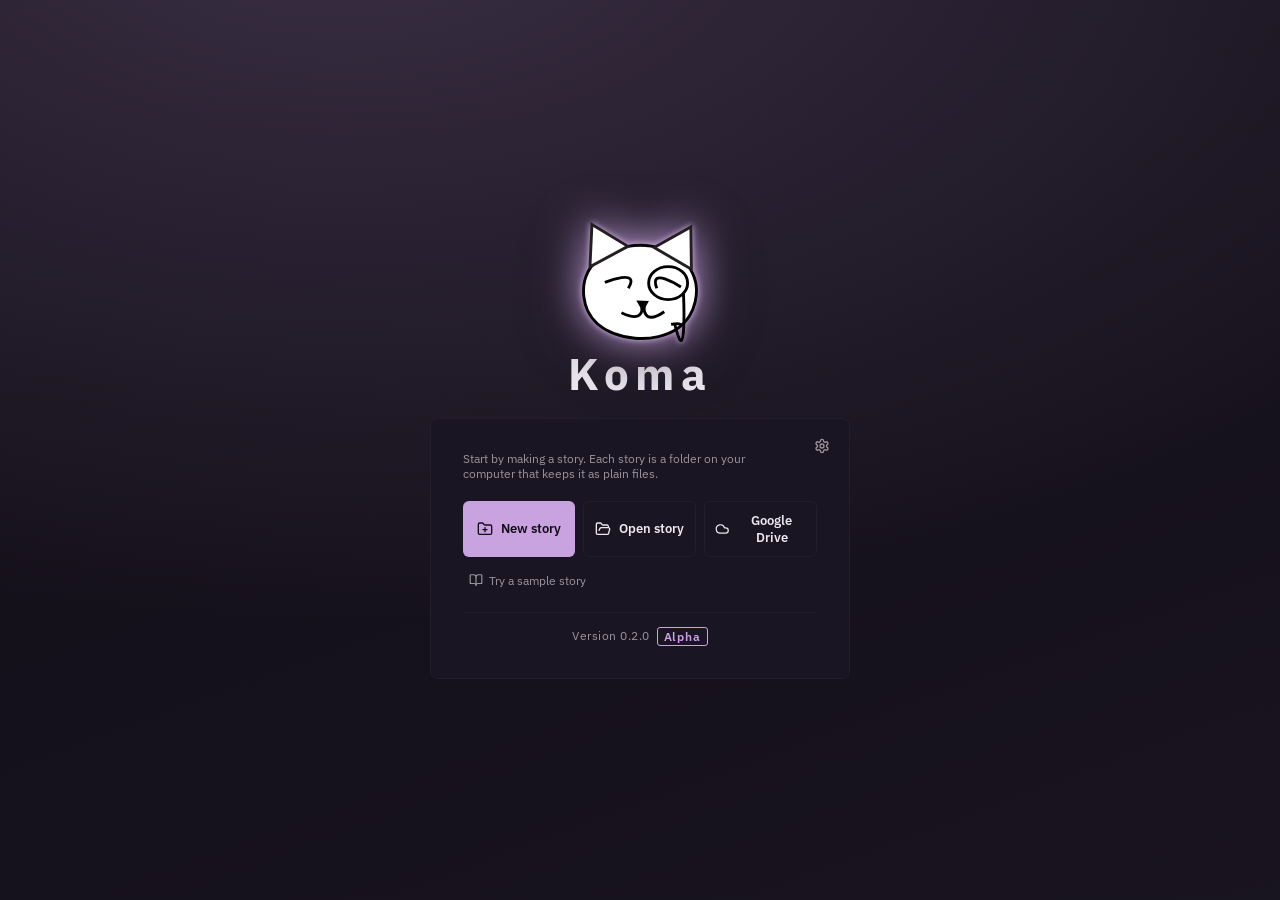
==== commit 0296a887: "Koma web 0.2.0 silversaka/koma@cfd5d1199a2954ae4938c2ea742056bed7e7f438" ====
--- a/index.html
+++ b/index.html
@@ -7,8 +7,8 @@
     <meta name="viewport" content="width=device-width, initial-scale=1.0" />
     <link rel="icon" href="/favicon.svg" type="image/svg+xml" />
     <title>Koma</title>
-    <script type="module" crossorigin src="/assets/index-C4rbOHJS.js"></script>
-    <link rel="stylesheet" crossorigin href="/assets/index-iYGGl5Fl.css">
+    <script type="module" crossorigin src="/assets/index-Dof1ZwpB.js"></script>
+    <link rel="stylesheet" crossorigin href="/assets/index-ci52WFbp.css">
   </head>
   <body>
     <div id="root"></div>
--- a/assets/index-ci52WFbp.css
+++ b/assets/index-ci52WFbp.css
@@ -0,0 +1 @@
+.ps-page-surface{--ps-paper: color-mix(in srgb, var(--accent) 5%, #f2ecdc);--ps-ink: #1b1f26;--ps-accent: color-mix(in srgb, var(--accent) 34%, #33261a);--ps-muted: color-mix(in srgb, var(--accent) 18%, #6b6250);--ps-rule: color-mix(in srgb, var(--accent) 26%, #d8cdb0);--ps-caption-bg: color-mix(in srgb, var(--accent) 15%, #f0e8d2);--ps-caption-border: color-mix(in srgb, var(--accent) 42%, #b7a67a);--ps-dialogue-bg: color-mix(in srgb, var(--accent) 7%, #eae6da);background:var(--ps-paper);max-width:calc(760px * var(--text-scale, 1));min-height:700px;margin:0 auto;border-radius:4px;box-shadow:0 25px 50px -12px #00000080;padding:40px 48px;font-family:"Courier Prime",var(--font-ja),monospace;font-size:calc(16px * var(--text-scale, 1));line-height:1.55;color:var(--ps-ink);position:relative}.ps-page-surface .ProseMirror{outline:none}.ps-block{border:none;outline:none;white-space:pre-wrap}.ps-page{margin-top:30px;font-style:italic;text-align:center;font-size:calc(12px * var(--text-scale, 1));color:var(--ps-muted)}.ps-page:first-child{margin-top:0}.ps-page-label{display:flex;align-items:center;gap:12px;color:var(--ps-accent);font-size:calc(12px * var(--text-scale, 1));letter-spacing:.15em;text-transform:uppercase;font-weight:700;font-family:"IBM Plex Sans",var(--font-ja),sans-serif;margin-bottom:8px}.ps-page-label:before,.ps-page-label:after{content:"";flex:1;height:1px;background:var(--ps-rule)}.ps-panel{margin-top:14px}.ps-panel-label{display:inline-block;background:var(--ps-accent);color:var(--ps-paper);font-size:calc(12px * var(--text-scale, 1));font-family:"IBM Plex Sans",var(--font-ja),sans-serif;text-transform:uppercase;letter-spacing:.05em;font-weight:700;padding:2px 8px;border-radius:3px;margin-bottom:4px}.ps-character{margin-left:36%;width:46%;margin-top:6px;text-transform:uppercase;font-weight:700}.ps-dialogue{margin-left:16%;width:62%;margin-top:2px;background:var(--ps-dialogue-bg);border-radius:10px;padding:4px 12px}.ps-caption{margin-left:4%;width:90%;margin-top:8px;background:var(--ps-caption-bg);border:1px solid var(--ps-caption-border);padding:5px 12px;font-style:italic}.ps-setting{margin-top:14px;padding-bottom:3px;border-bottom:1px solid var(--ps-rule);font-family:"IBM Plex Sans",var(--font-ja),sans-serif;font-weight:700;font-size:calc(12px * var(--text-scale, 1));letter-spacing:.08em;text-transform:uppercase;color:var(--ps-accent)}.ps-action{margin-top:8px}.ps-thought{margin-left:16%;width:62%;margin-top:2px;border:1.5px dotted var(--ps-caption-border);border-radius:14px;padding:4px 12px;font-style:italic}.ps-note{margin-top:10px;padding:3px 0 3px 10px;border-left:3px solid var(--ps-caption-border);font-family:"IBM Plex Sans",var(--font-ja),sans-serif;font-size:calc(12px * var(--text-scale, 1));color:var(--ps-muted)}.ps-sfx{margin-top:10px;margin-bottom:4px;text-align:center;font-weight:700;font-size:calc(20px * var(--text-scale, 1));color:#b56576;letter-spacing:.05em;text-transform:uppercase;transform:rotate(-2deg)}.ps-active{box-shadow:0 0 0 2px #c99a4b59;border-radius:3px}.ps-dialogue.ps-active{border-radius:10px}.ps-thought.ps-active{border-radius:14px}.ps-flash{animation:ps-flashbg .9s ease;border-radius:3px}@keyframes ps-flashbg{0%{background-color:#c99a4b59}to{background-color:transparent}}.ps-entity{cursor:default}.ps-entity-syntax{display:none}.ps-drag-handle{display:inline-flex;align-items:center;justify-content:center;flex-shrink:0;width:20px;height:20px;margin-right:5px;border-radius:5px;color:var(--ps-muted);cursor:grab;opacity:.32;transition:opacity .12s ease,background-color .12s ease,color .12s ease;vertical-align:middle}.ps-drag-handle-floating{position:absolute;z-index:2;margin:0;opacity:.7}.ps-drag-handle:hover{background:color-mix(in srgb,var(--ps-accent) 16%,transparent);color:var(--ps-accent)}.ps-drag-handle:active{cursor:grabbing}.ps-drag-handle svg{width:15px;height:15px}.ps-drag-source{opacity:.4;filter:saturate(.6);transition:opacity .12s ease}.ps-drop-before,.ps-drop-after{position:relative}.ps-drop-before:before,.ps-drop-after:after{content:"";position:absolute;left:-10px;right:-10px;height:3px;border-radius:2px;background:var(--ps-accent);box-shadow:0 0 0 3px color-mix(in srgb,var(--ps-accent) 22%,transparent);pointer-events:none}.ps-drop-before:before{top:-7px}.ps-drop-after:after{bottom:-7px}body.ps-dragging .ps-page-surface,body.ps-dragging .ps-page-surface *{cursor:grabbing!important;-webkit-user-select:none!important;user-select:none!important}.ps-drag-ghost{position:fixed;top:0;left:0;z-index:1000;display:flex;align-items:center;gap:7px;max-width:280px;padding:6px 10px;border-radius:6px;background:var(--ink800);border:1px solid var(--ps-accent);box-shadow:var(--shadow-md);pointer-events:none;will-change:transform}.ps-drag-ghost-type{flex-shrink:0;font-family:"IBM Plex Sans",var(--font-ja),sans-serif;font-size:12px;font-weight:700;text-transform:uppercase;letter-spacing:.06em;color:var(--accent)}.ps-drag-ghost-text{overflow:hidden;text-overflow:ellipsis;white-space:nowrap;font-family:"Courier Prime",var(--font-ja),monospace;font-size:12px;color:var(--text);opacity:.85}.ps-scene{margin-top:18px;font-weight:700;text-transform:uppercase}.ps-page-surface[data-kind=screenplay] .ps-action{margin-top:10px}.ps-page-surface[data-kind=screenplay] .ps-character{margin-left:37%;width:45%;margin-top:12px;font-weight:400}.ps-parenthetical{margin-left:30%;width:34%}.ps-parenthetical:before{content:"("}.ps-parenthetical:after{content:")"}.ps-page-surface[data-kind=screenplay] .ps-dialogue{margin-left:22%;width:52%;margin-top:0;padding:0;background:none;border-radius:0}.ps-transition{margin-top:12px;text-align:right;text-transform:uppercase}.ps-page-surface[data-kind=novel]{font-family:Georgia,"Times New Roman",var(--font-ja),serif;line-height:1.7}.ps-paragraph{margin-top:12px}.ps-paragraph:first-child{margin-top:0}.ps-heading{margin-top:28px;margin-bottom:4px;font-weight:700;font-size:calc(20px * var(--text-scale, 1))}.ps-sceneBreak{margin:20px 0;min-height:1.7em;text-align:center;color:var(--ps-muted)}.ps-sceneBreak:before{content:"* * *";letter-spacing:.4em}@font-face{font-family:Courier Prime;font-style:normal;font-display:swap;font-weight:400;src:url(/assets/courier-prime-latin-ext-400-normal-B-EsvyE4.woff2) format("woff2"),url(/assets/courier-prime-latin-ext-400-normal-CKOCNFvK.woff) format("woff");unicode-range:U+0100-02BA,U+02BD-02C5,U+02C7-02CC,U+02CE-02D7,U+02DD-02FF,U+0304,U+0308,U+0329,U+1D00-1DBF,U+1E00-1E9F,U+1EF2-1EFF,U+2020,U+20A0-20AB,U+20AD-20C0,U+2113,U+2C60-2C7F,U+A720-A7FF}@font-face{font-family:Courier Prime;font-style:normal;font-display:swap;font-weight:400;src:url(/assets/courier-prime-latin-400-normal-BbyBr73r.woff2) format("woff2"),url(/assets/courier-prime-latin-400-normal-BAlbUm6l.woff) format("woff");unicode-range:U+0000-00FF,U+0131,U+0152-0153,U+02BB-02BC,U+02C6,U+02DA,U+02DC,U+0304,U+0308,U+0329,U+2000-206F,U+20AC,U+2122,U+2191,U+2193,U+2212,U+2215,U+FEFF,U+FFFD}@font-face{font-family:Courier Prime;font-style:normal;font-display:swap;font-weight:700;src:url(/assets/courier-prime-latin-ext-700-normal-ByMJlNdM.woff2) format("woff2"),url(/assets/courier-prime-latin-ext-700-normal-BIFoAzHx.woff) format("woff");unicode-range:U+0100-02BA,U+02BD-02C5,U+02C7-02CC,U+02CE-02D7,U+02DD-02FF,U+0304,U+0308,U+0329,U+1D00-1DBF,U+1E00-1E9F,U+1EF2-1EFF,U+2020,U+20A0-20AB,U+20AD-20C0,U+2113,U+2C60-2C7F,U+A720-A7FF}@font-face{font-family:Courier Prime;font-style:normal;font-display:swap;font-weight:700;src:url(/assets/courier-prime-latin-700-normal-D1YCjmaD.woff2) format("woff2"),url(/assets/courier-prime-latin-700-normal-CVvp4Sof.woff) format("woff");unicode-range:U+0000-00FF,U+0131,U+0152-0153,U+02BB-02BC,U+02C6,U+02DA,U+02DC,U+0304,U+0308,U+0329,U+2000-206F,U+20AC,U+2122,U+2191,U+2193,U+2212,U+2215,U+FEFF,U+FFFD}@font-face{font-family:IBM Plex Sans;font-style:normal;font-display:swap;font-weight:400;src:url(/assets/ibm-plex-sans-cyrillic-ext-400-normal-g30qAdWV.woff2) format("woff2"),url(/assets/ibm-plex-sans-cyrillic-ext-400-normal-Dsrv2Tcn.woff) format("woff");unicode-range:U+0460-052F,U+1C80-1C8A,U+20B4,U+2DE0-2DFF,U+A640-A69F,U+FE2E-FE2F}@font-face{font-family:IBM Plex Sans;font-style:normal;font-display:swap;font-weight:400;src:url(/assets/ibm-plex-sans-cyrillic-400-normal-DZqxrq2p.woff2) format("woff2"),url(/assets/ibm-plex-sans-cyrillic-400-normal-BTotfTJu.woff) format("woff");unicode-range:U+0301,U+0400-045F,U+0490-0491,U+04B0-04B1,U+2116}@font-face{font-family:IBM Plex Sans;font-style:normal;font-display:swap;font-weight:400;src:url(/assets/ibm-plex-sans-greek-400-normal-_efipK4i.woff2) format("woff2"),url(/assets/ibm-plex-sans-greek-400-normal-D9ESIMu3.woff) format("woff");unicode-range:U+0370-0377,U+037A-037F,U+0384-038A,U+038C,U+038E-03A1,U+03A3-03FF}@font-face{font-family:IBM Plex Sans;font-style:normal;font-display:swap;font-weight:400;src:url(/assets/ibm-plex-sans-vietnamese-400-normal-DG4YqDda.woff2) format("woff2"),url(/assets/ibm-plex-sans-vietnamese-400-normal-fK1oJ5dG.woff) format("woff");unicode-range:U+0102-0103,U+0110-0111,U+0128-0129,U+0168-0169,U+01A0-01A1,U+01AF-01B0,U+0300-0301,U+0303-0304,U+0308-0309,U+0323,U+0329,U+1EA0-1EF9,U+20AB}@font-face{font-family:IBM Plex Sans;font-style:normal;font-display:swap;font-weight:400;src:url(/assets/ibm-plex-sans-latin-ext-400-normal-C5H60-Va.woff2) format("woff2"),url(/assets/ibm-plex-sans-latin-ext-400-normal-RBey6euL.woff) format("woff");unicode-range:U+0100-02BA,U+02BD-02C5,U+02C7-02CC,U+02CE-02D7,U+02DD-02FF,U+0304,U+0308,U+0329,U+1D00-1DBF,U+1E00-1E9F,U+1EF2-1EFF,U+2020,U+20A0-20AB,U+20AD-20C0,U+2113,U+2C60-2C7F,U+A720-A7FF}@font-face{font-family:IBM Plex Sans;font-style:normal;font-display:swap;font-weight:400;src:url(/assets/ibm-plex-sans-latin-400-normal-CDDApCn2.woff2) format("woff2"),url(/assets/ibm-plex-sans-latin-400-normal-CYLoc0-x.woff) format("woff");unicode-range:U+0000-00FF,U+0131,U+0152-0153,U+02BB-02BC,U+02C6,U+02DA,U+02DC,U+0304,U+0308,U+0329,U+2000-206F,U+20AC,U+2122,U+2191,U+2193,U+2212,U+2215,U+FEFF,U+FFFD}@font-face{font-family:IBM Plex Sans;font-style:normal;font-display:swap;font-weight:500;src:url(/assets/ibm-plex-sans-cyrillic-ext-500-normal-Cs5J6C77.woff2) format("woff2"),url(/assets/ibm-plex-sans-cyrillic-ext-500-normal-DB5PtV2g.woff) format("woff");unicode-range:U+0460-052F,U+1C80-1C8A,U+20B4,U+2DE0-2DFF,U+A640-A69F,U+FE2E-FE2F}@font-face{font-family:IBM Plex Sans;font-style:normal;font-display:swap;font-weight:500;src:url(/assets/ibm-plex-sans-cyrillic-500-normal-CocWQlwt.woff2) format("woff2"),url(/assets/ibm-plex-sans-cyrillic-500-normal-ByOcLdNv.woff) format("woff");unicode-range:U+0301,U+0400-045F,U+0490-0491,U+04B0-04B1,U+2116}@font-face{font-family:IBM Plex Sans;font-style:normal;font-display:swap;font-weight:500;src:url(/assets/ibm-plex-sans-greek-500-normal-JMMifIXV.woff2) format("woff2"),url(/assets/ibm-plex-sans-greek-500-normal-CuWXN6rf.woff) format("woff");unicode-range:U+0370-0377,U+037A-037F,U+0384-038A,U+038C,U+038E-03A1,U+03A3-03FF}@font-face{font-family:IBM Plex Sans;font-style:normal;font-display:swap;font-weight:500;src:url(/assets/ibm-plex-sans-vietnamese-500-normal-e4dixQRQ.woff2) format("woff2"),url(/assets/ibm-plex-sans-vietnamese-500-normal-BEb3_waV.woff) format("woff");unicode-range:U+0102-0103,U+0110-0111,U+0128-0129,U+0168-0169,U+01A0-01A1,U+01AF-01B0,U+0300-0301,U+0303-0304,U+0308-0309,U+0323,U+0329,U+1EA0-1EF9,U+20AB}@font-face{font-family:IBM Plex Sans;font-style:normal;font-display:swap;font-weight:500;src:url(/assets/ibm-plex-sans-latin-ext-500-normal-DakdToA3.woff2) format("woff2"),url(/assets/ibm-plex-sans-latin-ext-500-normal-D0aIdm-b.woff) format("woff");unicode-range:U+0100-02BA,U+02BD-02C5,U+02C7-02CC,U+02CE-02D7,U+02DD-02FF,U+0304,U+0308,U+0329,U+1D00-1DBF,U+1E00-1E9F,U+1EF2-1EFF,U+2020,U+20A0-20AB,U+20AD-20C0,U+2113,U+2C60-2C7F,U+A720-A7FF}@font-face{font-family:IBM Plex Sans;font-style:normal;font-display:swap;font-weight:500;src:url(/assets/ibm-plex-sans-latin-500-normal-6ng42L7E.woff2) format("woff2"),url(/assets/ibm-plex-sans-latin-500-normal-BgVn5rGT.woff) format("woff");unicode-range:U+0000-00FF,U+0131,U+0152-0153,U+02BB-02BC,U+02C6,U+02DA,U+02DC,U+0304,U+0308,U+0329,U+2000-206F,U+20AC,U+2122,U+2191,U+2193,U+2212,U+2215,U+FEFF,U+FFFD}@font-face{font-family:IBM Plex Sans;font-style:normal;font-display:swap;font-weight:600;src:url(/assets/ibm-plex-sans-cyrillic-ext-600-normal-DUMzJB7m.woff2) format("woff2"),url(/assets/ibm-plex-sans-cyrillic-ext-600-normal-Bz0x94Yp.woff) format("woff");unicode-range:U+0460-052F,U+1C80-1C8A,U+20B4,U+2DE0-2DFF,U+A640-A69F,U+FE2E-FE2F}@font-face{font-family:IBM Plex Sans;font-style:normal;font-display:swap;font-weight:600;src:url(/assets/ibm-plex-sans-cyrillic-600-normal-71GNu3SW.woff2) format("woff2"),url(/assets/ibm-plex-sans-cyrillic-600-normal-BGq0mW3O.woff) format("woff");unicode-range:U+0301,U+0400-045F,U+0490-0491,U+04B0-04B1,U+2116}@font-face{font-family:IBM Plex Sans;font-style:normal;font-display:swap;font-weight:600;src:url(/assets/ibm-plex-sans-greek-600-normal-DzTrcv_p.woff2) format("woff2"),url(/assets/ibm-plex-sans-greek-600-normal-D-CqTdkO.woff) format("woff");unicode-range:U+0370-0377,U+037A-037F,U+0384-038A,U+038C,U+038E-03A1,U+03A3-03FF}@font-face{font-family:IBM Plex Sans;font-style:normal;font-display:swap;font-weight:600;src:url(/assets/ibm-plex-sans-vietnamese-600-normal-DpPYBSTl.woff2) format("woff2"),url(/assets/ibm-plex-sans-vietnamese-600-normal-DgdngZtN.woff) format("woff");unicode-range:U+0102-0103,U+0110-0111,U+0128-0129,U+0168-0169,U+01A0-01A1,U+01AF-01B0,U+0300-0301,U+0303-0304,U+0308-0309,U+0323,U+0329,U+1EA0-1EF9,U+20AB}@font-face{font-family:IBM Plex Sans;font-style:normal;font-display:swap;font-weight:600;src:url(/assets/ibm-plex-sans-latin-ext-600-normal-DOrvGEcy.woff2) format("woff2"),url(/assets/ibm-plex-sans-latin-ext-600-normal-DIrixKbi.woff) format("woff");unicode-range:U+0100-02BA,U+02BD-02C5,U+02C7-02CC,U+02CE-02D7,U+02DD-02FF,U+0304,U+0308,U+0329,U+1D00-1DBF,U+1E00-1E9F,U+1EF2-1EFF,U+2020,U+20A0-20AB,U+20AD-20C0,U+2113,U+2C60-2C7F,U+A720-A7FF}@font-face{font-family:IBM Plex Sans;font-style:normal;font-display:swap;font-weight:600;src:url(/assets/ibm-plex-sans-latin-600-normal-CuJfVYMP.woff2) format("woff2"),url(/assets/ibm-plex-sans-latin-600-normal-Cu4Hd6ag.woff) format("woff");unicode-range:U+0000-00FF,U+0131,U+0152-0153,U+02BB-02BC,U+02C6,U+02DA,U+02DC,U+0304,U+0308,U+0329,U+2000-206F,U+20AC,U+2122,U+2191,U+2193,U+2212,U+2215,U+FEFF,U+FFFD}@font-face{font-family:IBM Plex Sans;font-style:normal;font-display:swap;font-weight:700;src:url(/assets/ibm-plex-sans-cyrillic-ext-700-normal-BmRLXWpJ.woff2) format("woff2"),url(/assets/ibm-plex-sans-cyrillic-ext-700-normal-DCQwxkRk.woff) format("woff");unicode-range:U+0460-052F,U+1C80-1C8A,U+20B4,U+2DE0-2DFF,U+A640-A69F,U+FE2E-FE2F}@font-face{font-family:IBM Plex Sans;font-style:normal;font-display:swap;font-weight:700;src:url(/assets/ibm-plex-sans-cyrillic-700-normal-D_uavGvn.woff2) format("woff2"),url(/assets/ibm-plex-sans-cyrillic-700-normal-RFb1v-CK.woff) format("woff");unicode-range:U+0301,U+0400-045F,U+0490-0491,U+04B0-04B1,U+2116}@font-face{font-family:IBM Plex Sans;font-style:normal;font-display:swap;font-weight:700;src:url(/assets/ibm-plex-sans-greek-700-normal-wyJ6jzdA.woff2) format("woff2"),url(/assets/ibm-plex-sans-greek-700-normal-CkZN0sRy.woff) format("woff");unicode-range:U+0370-0377,U+037A-037F,U+0384-038A,U+038C,U+038E-03A1,U+03A3-03FF}@font-face{font-family:IBM Plex Sans;font-style:normal;font-display:swap;font-weight:700;src:url(/assets/ibm-plex-sans-vietnamese-700-normal-CkEo6LDy.woff2) format("woff2"),url(/assets/ibm-plex-sans-vietnamese-700-normal-BV5B8Are.woff) format("woff");unicode-range:U+0102-0103,U+0110-0111,U+0128-0129,U+0168-0169,U+01A0-01A1,U+01AF-01B0,U+0300-0301,U+0303-0304,U+0308-0309,U+0323,U+0329,U+1EA0-1EF9,U+20AB}@font-face{font-family:IBM Plex Sans;font-style:normal;font-display:swap;font-weight:700;src:url(/assets/ibm-plex-sans-latin-ext-700-normal-aMgXseD4.woff2) format("woff2"),url(/assets/ibm-plex-sans-latin-ext-700-normal-DZH6Xh-4.woff) format("woff");unicode-range:U+0100-02BA,U+02BD-02C5,U+02C7-02CC,U+02CE-02D7,U+02DD-02FF,U+0304,U+0308,U+0329,U+1D00-1DBF,U+1E00-1E9F,U+1EF2-1EFF,U+2020,U+20A0-20AB,U+20AD-20C0,U+2113,U+2C60-2C7F,U+A720-A7FF}@font-face{font-family:IBM Plex Sans;font-style:normal;font-display:swap;font-weight:700;src:url(/assets/ibm-plex-sans-latin-700-normal-Bxkt5Cjx.woff2) format("woff2"),url(/assets/ibm-plex-sans-latin-700-normal-Bth3BMcD.woff) format("woff");unicode-range:U+0000-00FF,U+0131,U+0152-0153,U+02BB-02BC,U+02C6,U+02DA,U+02DC,U+0304,U+0308,U+0329,U+2000-206F,U+20AC,U+2122,U+2191,U+2193,U+2212,U+2215,U+FEFF,U+FFFD}:root{--z-screen-float: 100;--z-notice: 900;--z-modal: 2000;--z-alert: 2200;--z-menu-over-modal: 2500;--z-tour: 3000;--z-crash: 9999;--warning: #e09a53;--comment-mark: #e0c35a;--revised: #e0a35a;--flashback: #6ba8e0;--flashback-text: #9cc6ef;--flash-forward: #d283c8;--flash-forward-text: #e3aedc;--on-accent: #17131c;--petal-blush: #d68fa8;--ink900: #100d16;--ink800: #1a1522;--ink700: #241d2e;--ink600: #332a3f;--accent: #c9a3e0;--accent-light: #d9bceb;--text: #ece7f0;--muted: #8b8591;--danger: #b56576;--danger-light: #cf8b98;--positive: #8fcfa8;--font-ja: "Hiragino Sans", "Hiragino Kaku Gothic ProN", "Yu Gothic Medium", "Yu Gothic", YuGothic, Meiryo, "Noto Sans CJK JP", "Noto Sans JP";--surface: rgba(26, 21, 34, .55);--glass-blur: blur(18px);--transition-fast: .12s ease;--transition-base: .18s ease;--radius-sm: 4px;--radius-md: 8px;--radius-lg: 12px;--shadow-sm: 0 2px 10px rgba(10, 6, 16, .32);--shadow-md: 0 8px 28px rgba(10, 6, 16, .42)}*{box-sizing:border-box}*{scrollbar-width:thin;scrollbar-color:var(--ink600) transparent}*::-webkit-scrollbar{width:10px;height:10px}*::-webkit-scrollbar-track{background:transparent}*::-webkit-scrollbar-thumb{background-color:var(--ink600);border-radius:6px;border:2px solid transparent;background-clip:padding-box}*::-webkit-scrollbar-thumb:hover{background-color:var(--accent);background-clip:padding-box}*::-webkit-scrollbar-corner{background:transparent}html,body,#root{height:100%;margin:0}body{font-family:"IBM Plex Sans",var(--font-ja),sans-serif;background:var(--ink900);color:var(--text)}button,input,select,textarea{font-family:inherit;transition:background-color var(--transition-fast),border-color var(--transition-fast),color var(--transition-fast),box-shadow var(--transition-fast),opacity var(--transition-fast),transform .1s ease}button:not(:disabled){cursor:pointer}button:active:not(:disabled){transform:scale(.97)}:focus-visible{outline:2px solid var(--accent);outline-offset:2px}@keyframes fadeIn{0%{opacity:0;transform:translateY(4px)}to{opacity:1;transform:translateY(0)}}.app-background{position:fixed;top:0;right:0;bottom:0;left:0;z-index:-1;overflow:hidden;pointer-events:none}.app-background.inline{position:absolute;border-radius:inherit}.app-background-gradient{position:absolute;top:-10%;right:-10%;bottom:-10%;left:-10%;background:radial-gradient(ellipse 75% 55% at 15% 0%,color-mix(in srgb,var(--accent) 22%,transparent),transparent 60%),radial-gradient(ellipse 65% 55% at 90% 100%,color-mix(in srgb,var(--accent-light) 14%,transparent),transparent 60%),linear-gradient(160deg,var(--ink900) 0%,var(--ink800) 55%,var(--ink900) 100%);background-size:200% 200%;animation:app-background-drift 24s ease-in-out infinite}.app-background-layer{position:absolute;top:0;right:0;bottom:0;left:0;overflow:hidden}.app-background.paused,.app-background.paused *{animation-play-state:paused}.app-background-canvas{position:absolute;top:0;right:0;bottom:0;left:0;width:100%;height:100%;display:block}.app-background-petal{position:absolute;top:-10px;border-radius:60% 40%;opacity:0;animation:app-background-fall linear infinite}.app-background-custom{position:absolute;top:0;right:0;bottom:0;left:0;background-size:cover;background-position:center}@keyframes app-background-drift{0%,to{background-position:0% 0%}50%{background-position:100% 100%}}@keyframes app-background-fall{0%{transform:translateY(-10px) rotate(0);opacity:0}10%{opacity:.75}90%{opacity:.6}to{transform:translateY(105vh) rotate(220deg);opacity:0}}@media (prefers-reduced-motion: reduce){.app-background-gradient,.app-background-petal,.app-background-cloud,.app-background-wave,.app-background-code,.app-background-gear,.app-background-casing{animation:none}.app-background-petal,.app-background-casing{opacity:.3}}@media (prefers-reduced-transparency: reduce),(prefers-contrast: more){:root{--surface: var(--ink800) !important;--glass-blur: none !important}*,*:before,*:after{backdrop-filter:none!important;-webkit-backdrop-filter:none!important}}@media (prefers-contrast: more){:root{--muted: var(--text) !important}}.app-main{display:contents}.visually-hidden{position:absolute;width:1px;height:1px;padding:0;margin:-1px;overflow:hidden;clip:rect(0 0 0 0);white-space:nowrap;border:0}.app-shell{position:relative;width:100%;height:100vh;display:flex;background:transparent;animation:fadeIn var(--transition-base) ease-out}.rail{background:var(--surface);backdrop-filter:var(--glass-blur);-webkit-backdrop-filter:var(--glass-blur);width:calc(76px * var(--text-scale, 1));border-right:1px solid var(--ink700);display:flex;flex-direction:column;align-items:center;padding:16px 0;flex-shrink:0;overflow-y:auto;scrollbar-width:none}.rail-label{width:100%;color:var(--muted);font-size:calc(12px * var(--text-scale, 1));margin-bottom:8px;font-weight:600;background:none;border:none;border-left:2px solid transparent;cursor:pointer;padding:8px 0;transition:color var(--transition-fast),background-color var(--transition-fast),border-color var(--transition-fast)}.rail-label:hover:not(.active){background:var(--ink800);color:var(--text)}.rail-label.active{background:var(--ink700);color:var(--accent);border-left-color:var(--accent)}.rail-back{width:100%;display:flex;flex-direction:column;align-items:center;gap:2px;padding:6px 0;margin-bottom:16px;background:transparent;border:none;color:var(--muted);cursor:pointer;transition:background-color var(--transition-fast),color var(--transition-fast)}.rail-back:hover:not(:disabled){background:var(--ink800);color:var(--text)}.rail-back:disabled{opacity:.5;cursor:not-allowed}.rail-back span{font-size:calc(12px * var(--text-scale, 1))}.rail-item{position:relative;width:100%;display:flex;flex-direction:column}.rail-detach{position:absolute;top:4px;right:4px;display:flex;align-items:center;justify-content:center;width:24px;height:24px;padding:0;background:var(--ink900);border:1px solid var(--ink600);border-radius:4px;color:var(--muted);cursor:pointer;opacity:0;visibility:hidden;transition:opacity var(--transition-fast),color var(--transition-fast),border-color var(--transition-fast)}.rail-item:hover .rail-detach,.rail-item:focus-within .rail-detach,.rail-detach:focus-visible{opacity:1;visibility:visible}.rail-detach:hover{color:var(--accent);border-color:var(--accent)}body.detached-window .rail{display:contents}body.detached-window .rail>:not(.rail-save-status){display:none}body.detached-window .rail-save-status{position:fixed;left:10px;bottom:10px;z-index:5;margin:0;padding:6px 8px;border:1px solid var(--ink700);border-radius:8px;background:var(--surface)}.detached-loading{color:var(--muted);font-size:calc(12px * var(--text-scale, 1))}.rail-button{width:100%;display:flex;flex-direction:column;align-items:center;gap:4px;padding:12px 0;margin-bottom:4px;background:transparent;border:none;border-left:2px solid transparent;color:var(--muted);cursor:pointer;transition:background-color var(--transition-fast),color var(--transition-fast),border-color var(--transition-fast)}.rail-button:hover:not(.active):not(:disabled){background:var(--ink800);color:var(--text)}.rail-button.active{background:var(--ink700);color:var(--accent);border-left-color:var(--accent)}.rail-button:disabled{opacity:.35;cursor:not-allowed}.rail-button span{font-size:calc(12px * var(--text-scale, 1))}.rail-divider{flex-shrink:0;width:56%;height:1px;margin:6px 0 10px;background:var(--ink700)}.rail-settings{margin-top:auto;border-top:1px solid var(--ink700);padding-top:12px}.rail-save-status{display:flex;flex-direction:column;align-items:center;gap:4px;margin-top:10px;padding-top:10px;border-top:1px solid var(--ink700);color:var(--accent);font-size:calc(12px * var(--text-scale, 1));animation:fadeIn var(--transition-base);transition:opacity var(--transition-base),color var(--transition-base)}.rail-save-status--saved{color:var(--text)}.rail-save-status--unsaved{color:var(--warning)}.rail-save-status--settled svg{opacity:.4}.rail-save-spin{animation:rail-save-spin .9s linear infinite}@keyframes rail-save-spin{0%{transform:rotate(0)}to{transform:rotate(360deg)}}input[type=number]{-webkit-appearance:textfield;appearance:textfield;-moz-appearance:textfield}input[type=number]::-webkit-inner-spin-button,input[type=number]::-webkit-outer-spin-button{-webkit-appearance:none;margin:0}.number-input{position:relative;display:inline-flex;min-width:0}.number-input>input{flex:1;min-width:0;width:100%}.number-input-steps{position:absolute;top:3px;right:3px;bottom:3px;display:flex;flex-direction:column;gap:1px;width:16px}.number-input-steps button{flex:1;display:flex;align-items:center;justify-content:center;min-height:0;padding:0;border:none;border-radius:3px;background:color-mix(in srgb,var(--text) 7%,transparent);color:var(--muted);cursor:pointer;transition:background var(--transition-fast),color var(--transition-fast)}.number-input-steps button:hover{background:color-mix(in srgb,var(--accent) 28%,transparent);color:var(--text)}.number-input-steps button:active{background:color-mix(in srgb,var(--accent) 45%,transparent)}.image-pick-menu{position:fixed;z-index:var(--z-menu-over-modal);display:flex;flex-direction:column;gap:4px;padding:8px;border-radius:var(--radius-lg);border:1px solid color-mix(in srgb,var(--text) 14%,transparent);background:color-mix(in srgb,var(--ink800) 88%,transparent);backdrop-filter:var(--glass-blur);-webkit-backdrop-filter:var(--glass-blur);box-shadow:var(--shadow-md);color:var(--text);animation:fadeIn var(--transition-base) ease-out}.image-pick-preview{display:block;width:100%;height:120px;object-fit:contain;margin-bottom:4px;border-radius:var(--radius-md);background:color-mix(in srgb,var(--text) 5%,transparent)}.image-pick-menu button{display:flex;align-items:center;gap:8px;width:100%;padding:7px 10px;border:none;border-radius:var(--radius-md);background:transparent;color:var(--text);font:inherit;font-size:calc(13px * var(--text-scale, 1));text-align:left;cursor:pointer}.image-pick-menu button:hover,.image-pick-menu button:focus-visible{outline:none;background:color-mix(in srgb,var(--accent) 22%,transparent)}.image-pick-menu button:focus-visible{outline:2px solid var(--accent);outline-offset:-2px}.image-pick-menu button:first-of-type{color:var(--accent-light)}.image-pick-hint{padding:2px 10px 0;font-size:calc(12px * var(--text-scale, 1));color:var(--muted)}.md-picture{display:inline-flex;align-items:center;gap:4px;padding:0 6px;border:1px dashed color-mix(in srgb,var(--muted) 60%,transparent);border-radius:var(--radius-sm);color:var(--muted);font-size:.9em}.md-plain-link{text-decoration:underline dotted}.error-boundary{position:fixed;top:0;right:0;bottom:0;left:0;z-index:var(--z-crash);display:flex;align-items:center;justify-content:center;padding:24px;background:var(--ink900);overflow-y:auto}.error-boundary-card{width:100%;max-width:620px;background:var(--ink800);border:1px solid var(--ink700);border-top:3px solid var(--danger-light);border-radius:8px;padding:22px 24px}.error-boundary-title{color:var(--text);font-size:calc(16px * var(--text-scale, 1));font-weight:700;margin-bottom:8px}.error-boundary-message{color:var(--danger-light);font-family:ui-monospace,SF Mono,Consolas,monospace;font-size:calc(12px * var(--text-scale, 1));line-height:1.5;background:var(--ink900);border:1px solid var(--ink700);border-radius:var(--radius-sm);padding:8px 10px;word-break:break-word}.error-boundary-hint{color:var(--muted);font-size:calc(12px * var(--text-scale, 1));line-height:1.6;margin-top:12px}.error-boundary-details{margin-top:14px}.error-boundary-details summary{color:var(--muted);font-size:calc(12px * var(--text-scale, 1));cursor:pointer}.error-boundary-details pre{margin-top:8px;max-height:260px;overflow:auto;background:var(--ink900);border:1px solid var(--ink700);border-radius:var(--radius-sm);padding:10px;color:var(--muted);font-size:calc(12px * var(--text-scale, 1));line-height:1.5;white-space:pre-wrap;word-break:break-word}.error-boundary-actions{display:flex;gap:8px;margin-top:18px}.error-boundary-actions button{padding:8px 14px;background:var(--accent);color:var(--ink900);border:none;border-radius:6px;font-family:inherit;font-size:calc(12px * var(--text-scale, 1));font-weight:600;cursor:pointer}.error-boundary-actions button:hover{background:var(--accent-light)}.error-boundary-actions button.muted{background:transparent;border:1px solid var(--ink600);color:var(--muted);font-weight:400}.error-boundary-actions button.muted:hover{background:var(--ink700);color:var(--text)}.side-panels-toggle{display:none}@media (max-width: 820px){.side-panels-toggle{position:fixed;left:calc(76px * var(--text-scale, 1) + 12px);bottom:12px;z-index:var(--z-screen-float, 40);display:inline-flex;align-items:center;gap:6px;min-height:32px;padding:6px 12px;border:1px solid var(--ink600);border-radius:16px;background:var(--ink800);color:var(--text);font:inherit;font-size:calc(13px * var(--text-scale, 1));cursor:pointer;box-shadow:0 4px 14px #0000004d}body:not(:has(.app-shell .sidebar,.app-shell .inspector,.app-shell .chat-sidebar)) .side-panels-toggle{display:none}.side-panels-toggle:focus-visible{outline:2px solid var(--accent);outline-offset:2px}.app-shell .sidebar,.app-shell .inspector,.app-shell .chat-sidebar{display:none}body.side-panels-open .app-shell .sidebar,body.side-panels-open .app-shell .inspector,body.side-panels-open .app-shell .chat-sidebar{display:flex;position:absolute;top:0;bottom:0;z-index:30;max-width:calc((100% - 76px * var(--text-scale, 1)) / 2);padding-bottom:56px;box-sizing:border-box;box-shadow:0 0 24px #0006}body.side-panels-open .app-shell .sidebar{left:calc(76px * var(--text-scale, 1))}body.side-panels-open .app-shell .inspector,body.side-panels-open .app-shell .chat-sidebar{right:0}}.screen-hint{display:flex;align-items:flex-start;gap:10px;margin:8px 16px;padding:10px 12px;border:1px solid var(--ink600);border-radius:8px;background:var(--ink800);color:var(--text);font-size:calc(13px * var(--text-scale, 1));line-height:1.5}.screen-hint svg{flex-shrink:0;margin-top:2px;color:var(--accent-light)}.screen-hint p{flex:1;margin:0}.screen-hint button{flex-shrink:0;min-height:28px;padding:4px 12px;border:1px solid var(--accent);border-radius:6px;background:none;color:var(--accent-light);font:inherit;cursor:pointer}.screen-hint button:hover{background:var(--accent);color:var(--ink900)}.screen-hint button:focus-visible{outline:2px solid var(--text);outline-offset:2px}.sidebar{background:var(--ink800);width:230px;border-right:1px solid var(--ink700);display:flex;flex-direction:column;flex-shrink:0}.sidebar-tabs{display:flex;border-bottom:1px solid var(--ink700)}.sidebar-tab{flex:1;display:flex;align-items:center;justify-content:center;gap:6px;padding:10px 0;font-size:calc(12px * var(--text-scale, 1));letter-spacing:.05em;color:var(--muted);background:transparent;border:none;border-bottom:2px solid transparent;cursor:pointer}.sidebar-tab:hover:not(.active){color:var(--text)}.sidebar-tab.active{color:var(--text);border-bottom-color:var(--accent)}.sidebar-list{flex:1;overflow-y:auto;padding:8px 0}.sidebar-nav-item{width:100%;text-align:left;padding:8px 16px;font-size:calc(12px * var(--text-scale, 1));background:transparent;border:none;color:var(--text);cursor:pointer;white-space:nowrap;overflow:hidden;display:flex;align-items:baseline;gap:6px}.sidebar-nav-item:hover{background:var(--ink700)}.sidebar-nav-item.active{color:var(--accent)}.sidebar-nav-item.page{font-weight:700}.sidebar-nav-item.panel{padding-left:28px}.cast-row{width:100%;padding:8px 16px;font-size:calc(12px * var(--text-scale, 1));display:flex;align-items:center;gap:8px;background:transparent;border:none;text-align:left;color:var(--text);cursor:pointer}.cast-row:hover{background:var(--ink800)}.cast-name{flex:1;min-width:0;display:flex;align-items:center;gap:5px;white-space:nowrap;overflow:hidden;text-overflow:ellipsis}.cast-speaks{flex:none;color:var(--accent)}.cast-type{flex:none;font-size:calc(12px * var(--text-scale, 1));letter-spacing:.06em;color:var(--muted);opacity:.75}.cast-row .count{flex:none;min-width:1.5em;text-align:right;color:var(--muted);font-variant-numeric:tabular-nums}.sidebar-empty{padding:14px 16px;font-size:calc(12px * var(--text-scale, 1));line-height:1.55;color:var(--muted)}.editor-column{position:relative;flex:1;display:flex;flex-direction:column;overflow:hidden}.editor-header{background:var(--surface);backdrop-filter:var(--glass-blur);-webkit-backdrop-filter:var(--glass-blur);border-bottom:1px solid var(--ink700);padding:12px 24px;flex-shrink:0}.editor-header .title{color:var(--text);font-size:calc(14px * var(--text-scale, 1));font-weight:600}.editor-header .path{color:var(--muted);font-family:"Courier Prime",var(--font-ja),monospace;font-size:calc(12px * var(--text-scale, 1))}.storyboard-page-tabs{background:var(--surface);backdrop-filter:var(--glass-blur);-webkit-backdrop-filter:var(--glass-blur);display:flex;align-items:center;gap:2px;padding:6px 24px;border-bottom:1px solid var(--ink700);overflow-x:auto;flex-shrink:0}.storyboard-page-tablist{display:flex;align-items:center;gap:2px;min-width:0;overflow-x:auto}.storyboard-page-tab{background:none;border-top:none;border-left:none;border-right:none;font-family:inherit;display:flex;align-items:center;gap:4px;color:var(--muted);font-size:calc(12px * var(--text-scale, 1));letter-spacing:.05em;padding:6px 10px;cursor:pointer;border-bottom:2px solid transparent;border-radius:var(--radius-sm) var(--radius-sm) 0 0;white-space:nowrap;transition:color var(--transition-fast),background-color var(--transition-fast),border-color var(--transition-fast)}.storyboard-page-tab:hover:not(.active){color:var(--text);background:var(--ink800)}.storyboard-page-tab.active{color:var(--text);border-bottom-color:var(--accent)}.storyboard-page-tab:focus-visible{outline:2px solid var(--accent);outline-offset:-2px}.storyboard-page-tab-delete{display:flex;align-items:center;justify-content:center;min-width:26px;min-height:26px;background:none;border:none;color:var(--muted);cursor:pointer;padding:2px;border-radius:3px;transition:opacity var(--transition-fast),color var(--transition-fast),background-color var(--transition-fast)}.storyboard-page-tab-delete:focus-visible{outline:2px solid var(--accent);outline-offset:1px}.storyboard-page-tab-delete:hover{color:var(--danger);background:var(--ink700)}.storyboard-page-tab-add{display:flex;align-items:center;justify-content:center;background:none;border:1px dashed var(--ink600);color:var(--muted);cursor:pointer;padding:5px 8px;border-radius:var(--radius-sm);margin-left:4px;transition:color var(--transition-fast),border-color var(--transition-fast),background-color var(--transition-fast)}.storyboard-page-tab-add:hover{color:var(--accent);border-color:var(--accent);background:var(--ink800)}.storyboard-panel-frame{border:2px solid var(--ink600);transition:border-color var(--transition-fast),background-color var(--transition-fast)}.storyboard-panel-frame.shaped{border:none}.storyboard-panel-frame.interactive:hover:not(.selected){border-color:var(--muted)}.storyboard-panel-frame.selected{border-color:var(--accent)}.storyboard-panel-outline{stroke:var(--ink600);stroke-width:.6;transition:stroke var(--transition-fast),stroke-width var(--transition-fast)}.storyboard-panel-outline.selected{stroke:var(--accent);stroke-width:1.2}.storyboard-resize-handle{position:absolute;right:0;bottom:0;width:14px;height:14px;background:var(--accent);cursor:nwse-resize;opacity:.35;transition:opacity var(--transition-fast)}.storyboard-resize-handle:hover,.storyboard-resize-handle.selected{opacity:1}.storyboard-vertex{position:absolute;width:9px;height:9px;margin:0;transform:translate(-50%,-50%);border-radius:50%;box-sizing:border-box;background:var(--accent);border:1px solid var(--ink900)}.storyboard-vertex.closer{width:14px;height:14px;pointer-events:auto;cursor:pointer;background:var(--ink900);border:2px solid var(--accent)}.storyboard-vertex.closer:hover{background:var(--accent)}.storyboard-vertex.editable{width:11px;height:11px;pointer-events:auto;cursor:grab;background:var(--ink900);border:2px solid var(--accent)}.storyboard-vertex.editable:hover{background:var(--accent)}.storyboard-vertex.editable:active{cursor:grabbing}.storyboard-info-button{position:absolute;top:2px;right:2px;pointer-events:auto;background:var(--ink800);color:var(--muted);border:1px solid var(--accent);border-radius:50%;width:16px;height:16px;display:flex;align-items:center;justify-content:center;z-index:6;padding:0;transition:background-color var(--transition-fast),color var(--transition-fast)}.storyboard-info-button:hover:not(.active){color:var(--text);background:var(--ink700)}.storyboard-info-button.active{background:var(--accent);color:var(--ink900)}.editor-toolbar{background:var(--surface);backdrop-filter:var(--glass-blur);-webkit-backdrop-filter:var(--glass-blur);border-bottom:1px solid var(--ink700);padding:8px 24px;display:flex;align-items:center;gap:6px;flex-wrap:wrap;flex-shrink:0}.editor-toolbar button{font-size:calc(12px * var(--text-scale, 1));padding:4px 10px;border-radius:var(--radius-sm);background:var(--ink700);color:var(--muted);border:none;cursor:pointer;font-weight:500}.editor-toolbar button:hover:not(:disabled):not(.active){background:var(--ink600);color:var(--text)}.editor-toolbar button.active{background:var(--accent);color:var(--ink900)}.editor-toolbar button.active:hover{background:var(--accent-light)}.editor-toolbar button:disabled{opacity:.4;cursor:not-allowed}.editor-toolbar .hint{color:var(--muted);font-size:calc(12px * var(--text-scale, 1));margin-left:8px}.toolbar-color-input{width:22px;height:22px;padding:0;border:none;border-radius:4px;background:none;cursor:pointer}.toolbar-color-input::-webkit-color-swatch-wrapper{padding:0}.toolbar-color-input::-webkit-color-swatch{border:1px solid var(--ink600);border-radius:4px}.toolbar-size-input{width:90px;accent-color:var(--accent)}.editor-scroll{flex:1;overflow-y:auto;padding:32px}.centered-screen{position:relative;z-index:1;width:100%;height:100vh;display:flex;align-items:center;justify-content:center;background:transparent;animation:fadeIn var(--transition-base) ease-out}.find-bar{background:var(--surface);backdrop-filter:var(--glass-blur);-webkit-backdrop-filter:var(--glass-blur);border:1px solid var(--ink700);border-radius:8px;box-shadow:var(--shadow-md);display:flex;flex-direction:column;gap:6px;padding:7px 8px;position:absolute;right:24px;top:10px;width:min(460px,calc(100% - 48px));z-index:30}.find-row{align-items:center;display:flex;gap:4px}.find-input{background:var(--ink900);border:1px solid var(--ink700);border-radius:4px;color:var(--text);flex:1;font-family:inherit;font-size:calc(12px * var(--text-scale, 1));min-width:0;outline:none;padding:4px 7px}.find-input:focus{border-color:var(--accent)}.find-count{color:var(--muted);font-size:calc(12px * var(--text-scale, 1));font-variant-numeric:tabular-nums;min-width:62px;text-align:right}.find-count.none{color:var(--danger-light)}.find-toggle-replace,.find-option,.find-step,.find-close{align-items:center;background:none;border:1px solid transparent;border-radius:4px;color:var(--muted);cursor:pointer;display:flex;justify-content:center;padding:3px}.find-toggle-replace:hover,.find-option:hover,.find-step:hover:not(:disabled),.find-close:hover{color:var(--text)}.find-option.on{border-color:var(--accent);color:var(--accent)}.find-step:disabled{cursor:default;opacity:.4}.find-replace-gap{flex-shrink:0;width:22px}.find-action{background:var(--ink700);border:none;border-radius:4px;color:var(--text);cursor:pointer;font-family:inherit;font-size:calc(12px * var(--text-scale, 1));padding:4px 9px;white-space:nowrap}.find-action:disabled{cursor:default;opacity:.45}.find-tags{align-items:flex-start;color:var(--muted);display:flex;font-size:calc(12px * var(--text-scale, 1));gap:6px;line-height:1.4;padding-left:26px}.find-result{color:var(--muted);font-size:calc(12px * var(--text-scale, 1));padding-left:26px}.find-action.primary{background:var(--accent);color:var(--ink900)}.find-put-back{background:none;border:none;color:var(--accent);cursor:pointer;font-family:inherit;font-size:inherit;margin-left:6px;padding:0;text-decoration:underline}.find-scope{align-items:center;display:flex;flex-wrap:wrap;gap:4px;padding-left:26px}.find-scope button{background:none;border:1px solid var(--ink700);border-radius:999px;color:var(--muted);cursor:pointer;font-family:inherit;font-size:calc(12px * var(--text-scale, 1));padding:2px 9px}.find-scope button:hover{color:var(--text)}.find-scope button.on{border-color:var(--accent);color:var(--accent)}.find-scope-note{color:var(--muted);font-size:calc(12px * var(--text-scale, 1));margin-left:4px}.find-confirm{background:var(--ink900);border:1px solid var(--ink700);border-radius:6px;margin-left:26px;padding:8px 10px}.find-confirm p{color:var(--text);font-size:calc(12px * var(--text-scale, 1));line-height:1.45;margin:0 0 8px}.find-confirm-actions{display:flex;gap:6px;justify-content:flex-end}.find-results{border-top:1px solid var(--ink700);display:flex;flex-direction:column;gap:8px;max-height:min(52vh,440px);overflow-y:auto;padding-top:6px}.find-chapter header{align-items:baseline;display:flex;gap:6px;padding:0 4px 2px}.find-chapter-name{color:var(--text);font-size:calc(12px * var(--text-scale, 1));font-weight:600;overflow:hidden;text-overflow:ellipsis;white-space:nowrap}.find-chapter-open{border:1px solid var(--accent);border-radius:999px;color:var(--accent);font-size:calc(12px * var(--text-scale, 1));padding:0 5px}.find-chapter-count{color:var(--muted);font-size:calc(12px * var(--text-scale, 1));font-variant-numeric:tabular-nums;margin-left:auto}.find-hit{align-items:baseline;background:none;border:none;border-radius:4px;color:var(--muted);cursor:pointer;display:flex;font-family:inherit;font-size:calc(12px * var(--text-scale, 1));gap:8px;padding:3px 4px;text-align:left;width:100%}.find-hit:hover,.find-hit:focus-visible{background:var(--ink800);color:var(--text);outline:none}.find-hit:focus-visible{outline:2px solid var(--accent);outline-offset:-2px}.find-hit-page{color:var(--muted);flex-shrink:0;font-size:calc(12px * var(--text-scale, 1));font-variant-numeric:tabular-nums;min-width:30px}.find-hit-text{flex:1;min-width:0;overflow:hidden;text-overflow:ellipsis;white-space:nowrap}.find-hit-text mark{background:color-mix(in srgb,var(--accent) 35%,transparent);border-radius:2px;color:var(--text)}.find-hit-tag{border:1px solid var(--ink700);border-radius:999px;flex-shrink:0;font-size:calc(12px * var(--text-scale, 1));padding:0 5px}.find-hit-more{color:var(--muted);font-size:calc(12px * var(--text-scale, 1));padding:2px 4px 0 42px}.ps-search-match{background:color-mix(in srgb,var(--accent) 22%,transparent);border-radius:2px}.ps-search-active{background:color-mix(in srgb,var(--accent) 55%,transparent);box-shadow:0 0 0 1px var(--accent)}.earlier-copies-modal{width:min(880px,calc(100vw - 48px))}.earlier-copies-body{display:grid;gap:14px;grid-template-columns:220px minmax(0,1fr)}@media (max-width: 640px){.earlier-copies-body{grid-template-columns:1fr}}.earlier-copies-list{display:flex;flex-direction:column;gap:4px;list-style:none;margin:0;max-height:min(60vh,520px);overflow-y:auto;padding:0}.earlier-copies-list button{background:none;border:1px solid transparent;border-radius:var(--radius-sm);color:var(--text);cursor:pointer;display:flex;flex-direction:column;font-family:inherit;gap:1px;padding:7px 9px;text-align:left;width:100%}.earlier-copies-list button:hover{background:var(--ink900)}.earlier-copies-list button.active{background:var(--ink900);border-color:var(--accent)}.earlier-copies-when{font-size:calc(12px * var(--text-scale, 1));font-weight:600}.earlier-copies-ago,.earlier-copies-words{color:var(--muted);font-size:calc(12px * var(--text-scale, 1))}.earlier-copies-detail{display:flex;flex-direction:column;gap:10px;min-width:0}.earlier-copies-summary{color:var(--text);font-size:calc(12px * var(--text-scale, 1))}.earlier-copies-summary .back{color:var(--positive)}.earlier-copies-summary .gone{color:var(--danger-light)}.earlier-copies-diff{background:var(--ink900);border:1px solid var(--ink700);border-radius:var(--radius-sm);font-family:"Courier Prime",var(--font-ja),monospace;font-size:calc(12px * var(--text-scale, 1));line-height:1.5;max-height:min(48vh,420px);overflow:auto;padding:6px 0}.diff-line{display:flex;gap:6px;padding:0 10px 0 4px;white-space:pre-wrap;word-break:break-word}.diff-mark{flex-shrink:0;text-align:center;width:12px}.diff-same{color:var(--muted)}.diff-back{background:color-mix(in srgb,var(--positive) 14%,transparent);color:var(--text)}.diff-gone{background:color-mix(in srgb,var(--danger-light) 14%,transparent);color:var(--text);text-decoration:line-through;text-decoration-color:color-mix(in srgb,var(--danger-light) 60%,transparent)}.diff-skipped{color:var(--muted);font-family:inherit;font-size:calc(12px * var(--text-scale, 1));font-style:italic;padding:4px 22px}.earlier-copies-open{background:none;border:none;color:var(--accent);cursor:pointer;font:inherit;padding:0;text-decoration:underline}.draft-switcher-history{align-items:center;background:none;border:none;border-top:1px solid var(--ink700);color:var(--muted);cursor:pointer;display:flex;font-family:inherit;font-size:calc(12px * var(--text-scale, 1));gap:6px;margin-top:4px;padding:8px 10px 4px;text-align:left;width:100%}.draft-switcher-history:hover{color:var(--text)}.sidebar-nav-label{flex:1;min-width:0;overflow:hidden;text-overflow:ellipsis;white-space:nowrap}.sidebar-nav-stats{color:var(--muted);flex-shrink:0;font-size:calc(12px * var(--text-scale, 1));font-variant-numeric:tabular-nums}.sidebar-nav-flag{align-self:center;background:var(--danger-light);border-radius:50%;flex-shrink:0;height:6px;width:6px}.counts{display:flex;flex-direction:column;gap:8px;padding:10px 12px}.counts-grid{display:grid;gap:6px 10px;grid-template-columns:1fr 1fr}.counts-grid div{color:var(--muted);font-size:calc(12px * var(--text-scale, 1))}.counts-grid strong{color:var(--text);display:block;font-size:calc(16px * var(--text-scale, 1));font-variant-numeric:tabular-nums;font-weight:600}.counts-note{color:var(--muted);font-size:calc(12px * var(--text-scale, 1));line-height:1.45;margin:0}.counts-heading{color:var(--text);font-size:calc(12px * var(--text-scale, 1));font-weight:600;margin-top:6px}.counts-hints{display:flex;flex-direction:column;gap:2px}.counts-hint{background:none;border:none;border-left:2px solid var(--danger-light);border-radius:0 4px 4px 0;color:var(--text);cursor:pointer;font-family:inherit;font-size:calc(12px * var(--text-scale, 1));line-height:1.4;padding:4px 8px;text-align:left}.counts-hint:hover{background:var(--ink800)}.counts-foot{margin-top:6px}.density-limits{display:grid;gap:8px 14px;grid-template-columns:repeat(auto-fill,minmax(170px,1fr));margin-bottom:10px}.density-limit{align-items:center;color:var(--text);display:flex;font-size:calc(12px * var(--text-scale, 1));gap:8px;justify-content:space-between}.density-limit input{background:var(--ink900);border:1px solid var(--ink700);border-radius:4px;color:var(--text);font-family:inherit;padding:3px 6px;width:70px}.shortcuts-modal{width:min(860px,calc(100vw - 48px))}.shortcuts-groups{columns:2 340px;column-gap:28px}.shortcuts-group{break-inside:avoid;margin-bottom:18px}.shortcuts-group h3{color:var(--accent);font-size:calc(12px * var(--text-scale, 1));font-weight:600;letter-spacing:.06em;margin:0 0 8px}.shortcuts-group dl{display:flex;flex-direction:column;gap:7px;margin:0}.shortcut-row{display:grid;gap:10px;grid-template-columns:132px minmax(0,1fr)}.shortcut-row dt{margin:0}.shortcut-row dd{color:var(--text);font-size:calc(12px * var(--text-scale, 1));line-height:1.45;margin:0}.shortcut-keys{display:flex;flex-wrap:wrap;gap:3px 4px}.shortcut-combo{align-items:center;display:inline-flex;flex-wrap:wrap;gap:2px}.shortcut-keys kbd{background:var(--ink900);border:1px solid var(--ink600);border-bottom-width:2px;border-radius:4px;color:var(--text);font-family:inherit;font-size:calc(12px * var(--text-scale, 1));padding:1px 6px;white-space:nowrap}.shortcut-plus,.shortcut-or{color:var(--muted);font-size:calc(12px * var(--text-scale, 1));margin:0 2px}.compare-legend{display:flex;flex-wrap:wrap;font-size:calc(12px * var(--text-scale, 1));gap:14px}.compare-legend .back{color:var(--positive)}.compare-legend .gone{color:var(--danger-light)}.import-script-button{align-items:center;background:none;border:1px dashed var(--ink600);border-radius:var(--radius-sm);color:var(--muted);cursor:pointer;display:flex;font-family:inherit;font-size:calc(12px * var(--text-scale, 1));gap:6px;justify-content:center;margin-top:8px;padding:7px 10px;width:100%}.import-script-button:hover{border-color:var(--accent);color:var(--text)}.import-script-result{display:flex;flex-direction:column;gap:10px;margin-top:12px}.import-script-preview{max-height:min(40vh,340px)}.import-script-name{align-items:center;color:var(--text);display:flex;font-size:calc(12px * var(--text-scale, 1));gap:10px}.import-script-name input{background:var(--ink900);border:1px solid var(--ink700);border-radius:4px;color:var(--text);flex:1;font-family:inherit;padding:5px 8px}.import-script-name input.invalid{border-color:var(--danger-light)}.ps-comment{background:color-mix(in srgb,var(--comment-mark) 22%,transparent);border-bottom:2px solid color-mix(in srgb,var(--comment-mark) 70%,transparent);cursor:pointer}.ps-comment-active{background:color-mix(in srgb,var(--comment-mark) 42%,transparent)}.toolbar-comments{align-items:center;display:inline-flex;gap:5px}.comments-panel{background:var(--ink800);border-left:1px solid var(--ink700);display:flex;flex-direction:column;flex-shrink:0;min-height:0;width:300px}.comments-header{align-items:center;border-bottom:1px solid var(--ink700);color:var(--text);display:flex;gap:7px;padding:10px 12px}.comments-title{font-size:calc(12px * var(--text-scale, 1));font-weight:600}.comments-count{color:var(--muted);flex:1;font-size:calc(12px * var(--text-scale, 1))}.comments-list{display:flex;flex:1;flex-direction:column;gap:8px;overflow-y:auto;padding:10px}.comments-note{color:var(--muted);font-size:calc(12px * var(--text-scale, 1));line-height:1.45;margin:0}.comments-group{color:var(--muted);font-size:calc(12px * var(--text-scale, 1));margin-top:6px;letter-spacing:.05em}.comment-thread{background:var(--ink900);border:1px solid var(--ink700);border-radius:var(--radius-md);cursor:pointer;display:flex;flex-direction:column;gap:8px;padding:9px 10px}.comment-thread.new{border-color:var(--comment-mark);cursor:default;margin:10px 10px 0}.comment-thread.active{border-color:var(--accent)}.comment-thread.resolved{opacity:.6}.comment-quote{border-left:2px solid var(--comment-mark);color:var(--muted);font-size:calc(12px * var(--text-scale, 1));font-style:italic;margin:0;padding-left:7px}.comment-entry{display:flex;flex-direction:column;gap:3px}.comment-meta{align-items:center;display:flex;gap:6px}.comment-dot{border-radius:50%;flex-shrink:0;height:8px;width:8px}.comment-author{color:var(--text);font-size:calc(12px * var(--text-scale, 1));font-weight:600}.comment-time{color:var(--muted);flex:1;font-size:calc(12px * var(--text-scale, 1))}.comment-text{color:var(--text);font-size:calc(12px * var(--text-scale, 1));line-height:1.45;white-space:pre-wrap;word-break:break-word}.comment-thread-actions{align-items:center;display:flex;flex-wrap:wrap;gap:6px}.comment-button{align-items:center;background:var(--ink700);border:none;border-radius:4px;color:var(--text);cursor:pointer;display:inline-flex;font-family:inherit;font-size:calc(12px * var(--text-scale, 1));gap:4px;padding:3px 9px}.comment-button.primary{background:var(--accent);color:var(--ink900)}.comment-button:disabled{cursor:default;opacity:.45}.comment-icon{background:none;border:none;color:var(--muted);cursor:pointer;display:inline-flex;margin-left:auto;padding:2px}.comment-icon:hover{color:var(--text)}.comment-composer{display:flex;flex-direction:column;gap:6px;width:100%}.comment-composer textarea{background:var(--ink800);border:1px solid var(--ink700);border-radius:4px;color:var(--text);font-family:inherit;font-size:calc(12px * var(--text-scale, 1));padding:6px 8px;resize:vertical}.comment-composer textarea:focus{border-color:var(--accent);outline:none}.comment-composer-actions{display:flex;gap:6px;justify-content:flex-end}.comments-toggle-resolved{background:none;border:none;border-top:1px solid var(--ink700);color:var(--muted);cursor:pointer;font-family:inherit;font-size:calc(12px * var(--text-scale, 1));padding:8px}.comments-toggle-resolved:hover{color:var(--text)}.world-appearances{display:flex;flex-direction:column;gap:8px;margin-bottom:6px}.world-appearance{display:flex;flex-direction:column;gap:4px}.world-appearance-chapter{align-items:baseline;background:none;border:none;color:var(--text);cursor:pointer;display:flex;font-family:inherit;gap:8px;padding:0;text-align:left}.world-appearance-chapter:hover .world-appearance-name{color:var(--accent)}.world-appearance-name{flex:1;font-size:calc(12px * var(--text-scale, 1));font-weight:600;min-width:0;overflow:hidden;text-overflow:ellipsis;white-space:nowrap}.world-appearance-counts{color:var(--muted);flex-shrink:0;font-size:calc(12px * var(--text-scale, 1))}.world-appearance-pages{display:flex;flex-wrap:wrap;gap:4px}.world-appearance-pages button{background:var(--ink900);border:1px solid var(--ink700);border-radius:999px;color:var(--muted);cursor:pointer;font-family:inherit;font-size:calc(12px * var(--text-scale, 1));font-variant-numeric:tabular-nums;padding:1px 8px}.world-appearance-pages button:hover{border-color:var(--accent);color:var(--text)}.world-appearance-more{color:var(--muted);font-size:calc(12px * var(--text-scale, 1))}.ps-revised{box-shadow:inset 3px 0 0 var(--revised);background:linear-gradient(90deg,color-mix(in srgb,var(--revised) 10%,transparent),transparent 40%)}.ps-removed{border:1px dashed color-mix(in srgb,var(--danger-light) 70%,transparent);border-radius:3px;color:var(--danger-light);cursor:help;display:inline-block;font-family:inherit;font-size:calc(12px * var(--text-scale, 1));margin:2px 0;padding:0 6px;-webkit-user-select:none;user-select:none}.revisions-strip{align-items:center;background:color-mix(in srgb,var(--revised) 14%,var(--ink800));border-bottom:1px solid var(--ink700);color:var(--text);display:flex;font-size:calc(12px * var(--text-scale, 1));gap:10px;padding:6px 14px}.revisions-swatch{background:var(--revised);border-radius:2px;flex-shrink:0;height:14px;width:4px}.revisions-strip span:nth-child(2){flex:1}.revisions-strip button{background:var(--ink700);border:none;border-radius:4px;color:var(--text);cursor:pointer;font-family:inherit;font-size:inherit;padding:3px 10px}.beats-view-toggle{margin:0 8px}.beat-card-when{color:var(--accent);font-size:calc(12px * var(--text-scale, 1));letter-spacing:.03em;overflow:hidden;text-overflow:ellipsis;white-space:nowrap}.beats-timeline{flex:1;min-height:0;overflow-y:auto;padding:18px 24px 40px}.beats-timeline-intro{color:var(--muted);font-size:calc(12px * var(--text-scale, 1));line-height:1.5;margin:0 0 14px;max-width:760px}.beats-timeline-list{display:flex;flex-direction:column;gap:6px;list-style:none;margin:0;max-width:960px;padding:0}.beats-timeline-row{align-items:center;background:var(--surface);border:1px solid var(--ink700);border-left:3px solid var(--ink600);border-radius:var(--radius-md);display:grid;gap:12px;grid-template-columns:auto 150px minmax(0,1fr) auto;padding:8px 12px}.beats-timeline-row.flashback{border-left-color:var(--flashback)}.beats-timeline-row.flash-forward{border-left-color:var(--flash-forward)}.beats-timeline-move{display:flex;flex-direction:column;gap:2px}.beats-timeline-move button{background:none;border:1px solid var(--ink700);border-radius:3px;color:var(--muted);cursor:pointer;display:flex;padding:1px 3px}.beats-timeline-move button:hover:not(:disabled){border-color:var(--accent);color:var(--text)}.beats-timeline-move button:disabled{cursor:default;opacity:.3}.beats-timeline-when{background:var(--ink900);border:1px solid var(--ink700);border-radius:4px;color:var(--accent);font-family:inherit;font-size:calc(12px * var(--text-scale, 1));min-width:0;padding:4px 7px}.beats-timeline-when:focus{border-color:var(--accent);outline:none}.beats-timeline-what{display:flex;flex-direction:column;gap:2px;min-width:0}.beats-timeline-title{color:var(--text);font-size:calc(13px * var(--text-scale, 1));font-weight:600}.beats-timeline-summary{color:var(--muted);font-size:calc(12px * var(--text-scale, 1));overflow:hidden;text-overflow:ellipsis;white-space:nowrap}.beats-timeline-told{align-items:center;display:flex;gap:8px}.beats-timeline-badge{border-radius:999px;font-size:calc(12px * var(--text-scale, 1));padding:1px 8px}.beats-timeline-badge.flashback{background:color-mix(in srgb,var(--flashback) 22%,transparent);color:var(--flashback-text)}.beats-timeline-badge.flash-forward{background:color-mix(in srgb,var(--flash-forward) 22%,transparent);color:var(--flash-forward-text)}.beats-timeline-read{color:var(--muted);font-size:calc(12px * var(--text-scale, 1));font-variant-numeric:tabular-nums;white-space:nowrap}.beats-timeline-chapter{align-items:center;background:var(--ink900);border:1px solid var(--ink700);border-radius:999px;color:var(--muted);cursor:pointer;display:inline-flex;font-family:inherit;font-size:calc(12px * var(--text-scale, 1));gap:3px;padding:1px 8px}.beats-timeline-chapter:hover{border-color:var(--accent);color:var(--text)}@media (max-width: 720px){.beats-timeline-row{grid-template-columns:auto minmax(0,1fr)}}.vault-sample-button{align-items:center;background:none;border:none;color:var(--muted);cursor:pointer;display:inline-flex;font-family:inherit;font-size:calc(12px * var(--text-scale, 1));gap:6px;margin-top:12px;padding:4px 6px}.vault-sample-button:hover:not(:disabled){color:var(--accent)}.vault-sample-button:disabled{cursor:default;opacity:.6}.copy-to-final-error{position:fixed;bottom:24px;left:50%;transform:translate(-50%);z-index:var(--z-alert);max-width:460px;padding:10px 16px;background:var(--ink800);border:1px solid var(--danger-light);border-radius:999px;color:var(--danger-light);font-size:calc(12px * var(--text-scale, 1));box-shadow:var(--shadow-md);cursor:pointer}.vault-hero{display:flex;flex-direction:column;align-items:center}.vault-hero-face{filter:drop-shadow(0 0 3px color-mix(in srgb,var(--accent) 85%,white)) drop-shadow(0 0 22px var(--accent)) drop-shadow(0 10px 24px rgba(0,0,0,.45))}.vault-hero-title{margin:10px 0 22px;font-size:calc(44px * var(--text-scale, 1));font-weight:700;letter-spacing:.14em;color:var(--text);line-height:1}.vault-card{position:relative;background:var(--ink800);border:1px solid var(--ink700);border-radius:8px;padding:32px;width:min(420px,calc(100% - 64px))}.vault-card-settings{position:absolute;top:12px;right:12px;width:30px;height:30px;display:flex;align-items:center;justify-content:center;background:transparent;border:none;border-radius:6px;color:var(--muted);cursor:pointer}.vault-card-settings:hover{background:var(--ink700);color:var(--text)}.vault-card p{color:var(--muted);font-size:calc(12px * var(--text-scale, 1));margin:0 28px 20px 0}.vault-open-button{width:100%;padding:10px;background:var(--accent);color:var(--ink900);border:none;border-radius:6px;font-weight:600;font-size:calc(13px * var(--text-scale, 1));cursor:pointer;display:flex;align-items:center;justify-content:center;gap:8px}.vault-open-button:hover{background:var(--accent-light);box-shadow:var(--shadow-sm)}.vault-open-button:disabled{opacity:.5;cursor:default;box-shadow:none}.vault-open-button:disabled:hover{background:var(--accent)}.vault-button-row{display:flex;gap:8px}.vault-open-button.secondary{background:transparent;color:var(--text);border:1px solid var(--ink700)}.vault-open-button.secondary:hover{background:var(--ink700);box-shadow:none}.vault-new-form{display:flex;flex-direction:column;gap:8px}.vault-new-form input{width:100%;background:var(--ink800);border:1px solid var(--ink700);border-radius:4px;padding:9px 10px;color:var(--text);font-size:calc(13px * var(--text-scale, 1))}.vault-new-form input:focus-visible{outline:2px solid var(--accent);outline-offset:-1px}.vault-new-actions{display:flex;gap:8px}.vault-new-stowing{display:flex;align-items:center;gap:8px;color:var(--muted);font-size:calc(12.5px * var(--text-scale, 1));cursor:pointer}.vault-new-stowing input{width:auto;padding:0;accent-color:var(--accent)}.vault-new-cancel{padding:10px 14px;background:transparent;color:var(--muted);border:1px solid var(--ink700);border-radius:6px;font-size:calc(13px * var(--text-scale, 1));cursor:pointer}.vault-new-cancel:hover{background:var(--ink700);color:var(--text)}.vault-cloud-row{display:flex;flex-direction:column;gap:6px;margin:10px 0 8px}.vault-cloud-button{display:flex;align-items:center;justify-content:center;gap:8px;width:100%;padding:9px 12px;border-radius:var(--radius-md);border:1px solid color-mix(in srgb,var(--accent) 55%,transparent);background:color-mix(in srgb,var(--accent) 14%,transparent);color:var(--text);font-size:calc(13px * var(--text-scale, 1));font-weight:600}.vault-cloud-button:hover:not(:disabled){background:color-mix(in srgb,var(--accent) 24%,transparent)}.vault-cloud-button:disabled{opacity:.5;cursor:default}.recent-cloud{display:inline-flex;align-items:center;gap:4px;margin-left:8px;padding:1px 7px;border-radius:999px;background:color-mix(in srgb,var(--accent) 18%,transparent);color:var(--accent);font-size:calc(12px * var(--text-scale, 1));font-weight:600;vertical-align:middle}.story-location{display:flex;flex-direction:column;gap:10px}.story-location-path{font-size:calc(12px * var(--text-scale, 1));color:var(--text);word-break:break-all;background:color-mix(in srgb,var(--ink900) 60%,transparent);border:1px solid color-mix(in srgb,var(--ink600) 70%,transparent);border-radius:var(--radius-sm);padding:6px 8px}.story-location-note{display:flex;align-items:flex-start;gap:6px;color:var(--muted);font-size:calc(12px * var(--text-scale, 1));line-height:1.5}.story-location-note svg{flex:0 0 auto;margin-top:3px;color:var(--accent)}.story-location-actions button{display:inline-flex;align-items:center;gap:6px}.vault-new-hint,.vault-new-error{font-size:calc(12px * var(--text-scale, 1));line-height:1.45}.vault-new-hint{color:var(--muted)}.vault-new-error{color:var(--danger)}.vault-card-version{margin-top:20px;padding-top:14px;border-top:1px solid var(--ink700);font-size:calc(12px * var(--text-scale, 1));color:var(--muted);text-align:center;letter-spacing:.04em}.recent-list{margin-top:20px}.recent-head{align-items:baseline;display:flex;gap:10px;justify-content:space-between;margin-bottom:8px}.recent-list h2{font-size:calc(12px * var(--text-scale, 1));letter-spacing:.08em;color:var(--muted);margin:0}.recent-recheck{align-items:center;background:none;border:none;color:var(--muted);cursor:pointer;display:inline-flex;font-family:inherit;font-size:calc(12px * var(--text-scale, 1));gap:5px;padding:0}.recent-recheck:hover:not(:disabled){color:var(--text)}.recent-recheck:disabled{cursor:default}.recent-item{width:100%;text-align:left;padding:8px 10px;border-radius:4px;background:transparent;border:none;color:var(--text);font-size:calc(12px * var(--text-scale, 1));font-family:"Courier Prime",var(--font-ja),monospace;cursor:pointer;white-space:nowrap;overflow:hidden;text-overflow:ellipsis;direction:rtl}.recent-item:hover{background:var(--ink700)}.vault-home{flex:1;min-height:0;display:flex;flex-direction:column;background:transparent}.vault-home-header{background:var(--surface);backdrop-filter:var(--glass-blur);-webkit-backdrop-filter:var(--glass-blur);flex-shrink:0;padding:20px 32px;border-bottom:1px solid var(--ink700);display:flex;align-items:center;justify-content:space-between}.vault-home-new{display:inline-flex;align-items:center;gap:6px;min-height:32px;padding:6px 14px;border:none;border-radius:6px;background:var(--accent);color:var(--ink900);font:inherit;font-size:calc(13px * var(--text-scale, 1));font-weight:600;cursor:pointer}.vault-home-new:hover{background:var(--accent-light)}.vault-home-new:focus-visible{outline:2px solid var(--text);outline-offset:2px}.vault-home-body{flex:1;min-height:0;overflow-y:auto;padding:24px 32px;max-width:780px;width:100%;align-self:center}.vault-home-body.wide{max-width:none;display:flex;flex-direction:column;overflow-y:hidden}.chapter-row{display:flex;align-items:center;justify-content:space-between;padding:12px 16px;background:var(--ink800);border:1px solid var(--ink700);border-radius:6px;margin-bottom:8px;cursor:pointer;transition:border-color var(--transition-fast),background-color var(--transition-fast),box-shadow var(--transition-fast)}.chapter-row:hover{border-color:var(--accent);background:var(--ink700);box-shadow:var(--shadow-sm)}.chapter-row:active{background:var(--ink600)}.chapter-row .name{font-family:"Courier Prime",var(--font-ja),monospace;font-size:calc(13px * var(--text-scale, 1));color:var(--text)}.chapter-row button.chapter-open{flex:1;min-width:0;display:flex;align-items:center;flex-wrap:wrap;gap:6px;padding:0;border:0;background:none;font-weight:inherit;line-height:inherit;text-align:start;cursor:pointer}button.chapter-row-button{width:100%;font:inherit;color:inherit;text-align:start}.new-chapter-row{display:flex;gap:8px;margin-top:16px}.new-board-row{margin:0 0 16px}.new-chapter-row input{flex:1;background:var(--ink800);border:1px solid var(--ink700);border-radius:4px;padding:8px 10px;color:var(--text);font-size:calc(12px * var(--text-scale, 1))}.new-chapter-row button{background:var(--accent);color:var(--ink900);border:none;border-radius:4px;padding:8px 14px;font-size:calc(12px * var(--text-scale, 1));font-weight:600;cursor:pointer}.new-chapter-row button:hover{background:var(--accent-light)}.vault-home-tabs{background:var(--surface);backdrop-filter:var(--glass-blur);-webkit-backdrop-filter:var(--glass-blur);flex-shrink:0;display:flex;gap:4px;padding:0 32px;border-top:1px solid var(--ink700);border-bottom:1px solid var(--ink700)}.vault-home-tabs button{background:none;border:none;color:var(--muted);font-size:calc(12px * var(--text-scale, 1));letter-spacing:.05em;padding:8px 4px;margin-right:20px;cursor:pointer;border-bottom:2px solid transparent}.vault-home-tabs button:hover:not(.active){color:var(--text)}.vault-home-tabs button.active{color:var(--text);border-bottom-color:var(--accent)}.chapter-row-block{margin-bottom:8px}.chapter-row-block .chapter-row{margin-bottom:0}.chapter-status-badge{margin-left:8px;padding:1px 6px;border-radius:3px;background:var(--ink700);color:var(--accent);font-size:calc(12px * var(--text-scale, 1));letter-spacing:.05em;font-family:"IBM Plex Sans",var(--font-ja),sans-serif}.stowing-offer{position:relative;display:flex;gap:12px;align-items:flex-start;margin-bottom:14px;padding:14px 40px 14px 16px;border-radius:var(--radius-lg);border:1px solid color-mix(in srgb,var(--accent) 45%,transparent);background:color-mix(in srgb,var(--accent) 10%,var(--surface));backdrop-filter:var(--glass-blur);-webkit-backdrop-filter:var(--glass-blur);color:var(--text)}.stowing-offer>svg{color:var(--accent);flex-shrink:0;margin-top:2px}.stowing-offer-text p{margin:4px 0 10px;font-size:calc(13px * var(--text-scale, 1));line-height:1.5;color:color-mix(in srgb,var(--text) 80%,var(--muted))}.stowing-offer-actions{display:flex;gap:8px}.stowing-offer-go,.stowing-offer-later{border-radius:var(--radius-md);padding:5px 12px;font:inherit;font-size:calc(13px * var(--text-scale, 1));cursor:pointer}.stowing-offer-go{border:none;background:linear-gradient(135deg,var(--accent-light),var(--accent));color:var(--ink900)}.stowing-offer-later{border:1px solid var(--ink600);background:transparent;color:var(--text)}.stowing-offer-close{position:absolute;top:10px;right:10px;display:inline-flex;border:none;background:transparent;color:var(--muted);cursor:pointer}.vault-kind{display:flex;gap:4px;padding:4px;margin-bottom:12px;background:var(--ink900);border:1px solid var(--ink700);border-radius:8px}.vault-kind-option{flex:1;padding:8px 0;background:none;border:1px solid transparent;border-radius:6px;color:var(--muted);font:inherit;font-size:calc(14px * var(--text-scale, 1));cursor:pointer}.vault-kind-option:hover:not(:disabled):not(.on){color:var(--text);background:var(--ink800)}.vault-kind-option.on{background:var(--ink700);border-color:var(--accent);color:var(--text);font-weight:600}.chapter-title-badge{font-family:"IBM Plex Sans",var(--font-ja),sans-serif;font-weight:600;font-size:calc(13px * var(--text-scale, 1));color:var(--text);margin-right:8px}.chapter-file-name{font-size:calc(12px * var(--text-scale, 1));color:var(--muted)}.chapter-rename-input{flex:1;background:var(--ink900);border:1px solid var(--accent);border-radius:4px;padding:4px 8px;color:var(--text);font-family:"Courier Prime",var(--font-ja),monospace;font-size:calc(13px * var(--text-scale, 1))}.chapter-row-actions{display:flex;align-items:center;gap:6px;flex-shrink:0}.chapter-row-actions button{background:none;border:none;color:var(--muted);cursor:pointer;padding:4px 6px;min-width:26px;min-height:26px;border-radius:4px;display:flex;align-items:center;justify-content:center}.chapter-row-actions button:hover:not(:disabled){background:var(--ink700);color:var(--text)}.chapter-row-actions button:disabled{opacity:.3;cursor:not-allowed}.chapter-details-toggle{font-size:calc(12px * var(--text-scale, 1))!important;letter-spacing:.04em}.chapter-meta-editor{background:var(--ink800);border:1px solid var(--ink700);border-top:none;border-radius:0 0 6px 6px;padding:10px 16px;margin-top:-8px;margin-bottom:8px;display:flex;flex-direction:column;gap:6px}.chapter-meta-editor input,.chapter-meta-editor textarea{background:var(--ink900);border:1px solid var(--ink700);border-radius:4px;padding:6px 8px;color:var(--text);font-size:calc(12px * var(--text-scale, 1));font-family:"IBM Plex Sans",var(--font-ja),sans-serif;resize:vertical}.chapter-meta-editor textarea{min-height:50px}.chapter-meta-editor input.chapter-title-input{background:transparent;border:none;border-bottom:1px solid var(--ink700);border-radius:0;padding:4px 2px 8px;margin-bottom:2px;color:var(--text);font-family:"IBM Plex Sans",var(--font-ja),sans-serif;font-weight:700;font-size:calc(18px * var(--text-scale, 1))}.chapter-meta-editor input.chapter-title-input:focus{outline:none;border-bottom-color:var(--accent)}.chapter-meta-editor input.chapter-title-input::placeholder{color:var(--muted);font-weight:400}.storyboard-palette{display:flex;align-items:stretch;flex-wrap:wrap;gap:4px;row-gap:2px;padding:6px 10px;flex-shrink:0;background:var(--surface);backdrop-filter:var(--glass-blur);-webkit-backdrop-filter:var(--glass-blur);border-bottom:1px solid var(--ink700)}.storyboard-palette-group{display:flex;align-items:stretch;gap:2px;flex-shrink:0}.storyboard-palette-button{display:flex;flex-direction:column;align-items:center;justify-content:center;gap:3px;min-width:46px;padding:5px 6px;background:transparent;border:1px solid transparent;border-radius:var(--radius-md);color:var(--muted);font-family:inherit;font-size:calc(12px * var(--text-scale, 1));line-height:1.2;white-space:nowrap;cursor:pointer;transition:background-color var(--transition-fast),color var(--transition-fast),border-color var(--transition-fast)}.storyboard-palette-button:hover:not(:disabled){background:var(--ink800);color:var(--text)}.storyboard-palette-button.active{background:var(--ink700);border-color:var(--accent);color:var(--accent-light)}.storyboard-palette-button:disabled{opacity:.35;cursor:default}.storyboard-palette-divider{width:1px;align-self:center;height:28px;background:var(--ink700);flex-shrink:0}.storyboard-palette-inputs{align-items:center;gap:8px;padding:0 4px}.storyboard-palette-zoom{width:80px;align-self:center}.storyboard-palette-hint{margin-left:auto;align-self:center;padding-left:12px;min-width:0;overflow:hidden;text-overflow:ellipsis;color:var(--muted);font-size:calc(12px * var(--text-scale, 1));white-space:nowrap}.toolbar-divider{width:1px;height:18px;background:var(--ink700)}.inspector{position:relative;background:var(--surface);backdrop-filter:var(--glass-blur);-webkit-backdrop-filter:var(--glass-blur);width:260px;border-left:1px solid var(--ink700);flex-shrink:0;padding:20px;display:flex;flex-direction:column;gap:16px;overflow-y:auto}.inspector-section{display:flex;flex-direction:column;gap:8px}.inspector-section-divider{border-top:1px solid var(--ink700);padding-top:16px}.panel-resize-handle{position:absolute;top:0;bottom:0;left:-3px;width:9px;cursor:col-resize;z-index:2}.panel-resize-handle:after{content:"";position:absolute;top:0;bottom:0;left:3px;width:2px;background:var(--accent);opacity:0;transition:opacity .12s ease}.panel-resize-handle:hover:after,.panel-resize-handle.active:after{opacity:.75}body.is-resizing-panel,body.is-resizing-panel *{cursor:col-resize!important;-webkit-user-select:none!important;user-select:none!important}.inspector-label{color:var(--muted);font-size:calc(12px * var(--text-scale, 1));letter-spacing:.05em;font-weight:600}.inspector-grid-2{display:grid;grid-template-columns:1fr 1fr;gap:8px}.inspector-grid-4{display:grid;grid-template-columns:repeat(4,1fr);gap:6px}.inspector-grid-2 button,.inspector-grid-4 button{background:var(--ink700);color:var(--text);border:none;border-radius:4px;padding:6px;font-size:calc(12px * var(--text-scale, 1));cursor:pointer;display:flex;align-items:center;justify-content:center}.inspector-grid-2 button:hover:not(:disabled),.inspector-grid-4 button:hover:not(:disabled){background:var(--ink600)}.inspector-wide-button{display:flex;align-items:center;justify-content:center;gap:6px;background:var(--ink700);color:var(--text);border:none;border-radius:4px;padding:8px;font-size:calc(12px * var(--text-scale, 1));cursor:pointer}.inspector-wide-button:hover:not(:disabled){background:var(--ink600)}.inspector-wide-button.muted{color:var(--muted)}.inspector-chip-row{display:flex;flex-wrap:wrap;gap:6px}.inspector-chip-row button{background:var(--ink700);color:var(--muted);border:none;border-radius:4px;padding:4px 8px;font-size:calc(12px * var(--text-scale, 1));text-transform:capitalize;cursor:pointer}.inspector-chip-row button:hover:not(.active){background:var(--ink600);color:var(--text)}.inspector-chip-row button.active{background:var(--accent);color:var(--ink900)}.inspector-textarea{width:100%;background:var(--ink700);color:var(--text);border:none;border-radius:4px;padding:8px;font-size:calc(12px * var(--text-scale, 1));resize:none;outline:none}.storyboard-assign-select{width:100%;background:var(--ink900);border:1px solid var(--ink700);border-radius:4px;padding:6px 8px;color:var(--text);font-size:calc(12px * var(--text-scale, 1))}.storyboard-script-list{display:flex;flex-direction:column;gap:4px}.storyboard-script-row{display:flex;align-items:center;gap:6px;background:var(--ink800);border:1px solid var(--ink700);border-radius:4px;padding:5px 7px;font-size:calc(12px * var(--text-scale, 1))}.storyboard-script-row.done{opacity:.55}.storyboard-script-row-text{flex:1;min-width:0;overflow:hidden;text-overflow:ellipsis;white-space:nowrap;color:var(--text)}.storyboard-script-row-done{flex:none;color:var(--accent)}.storyboard-script-row button{flex:none;display:flex;align-items:center;background:var(--accent);color:var(--ink900);border:none;border-radius:3px;padding:2px 4px;cursor:pointer}.storyboard-assign-warning{display:flex;align-items:flex-start;gap:6px}.storyboard-assign-warning svg{flex-shrink:0;margin-top:2px}.storyboard-panel-focus:focus{outline:none}.storyboard-panel-focus:focus-visible{outline:2px solid var(--accent);outline-offset:2px}.inspector-linked-text{background:var(--ink700);color:var(--text);font-size:calc(12px * var(--text-scale, 1));line-height:1.5;border-radius:4px;padding:8px}.inspector-hint{color:var(--muted);font-size:calc(12px * var(--text-scale, 1));margin-top:4px}.inspector-delete-button{display:flex;align-items:center;gap:6px;background:none;border:none;color:var(--danger);font-size:calc(12px * var(--text-scale, 1));cursor:pointer;padding:0}.inspector-delete-button:hover{color:var(--danger-light)}.inspector-empty{color:var(--muted);font-size:calc(12px * var(--text-scale, 1));line-height:1.6}.inspector-swatch-row{display:flex;align-items:center;gap:8px}.entity-reference{position:absolute;bottom:16px;right:16px;background:var(--surface);backdrop-filter:var(--glass-blur);-webkit-backdrop-filter:var(--glass-blur);border:1px solid var(--ink700);border-radius:6px;padding:10px 12px;font-size:calc(12px * var(--text-scale, 1));max-width:160px}.entity-reference-row{display:flex;align-items:center;gap:8px;width:100%;background:none;border:none;padding:3px 0;color:var(--text);font-size:calc(12px * var(--text-scale, 1));text-align:left;cursor:pointer}.entity-reference-row:disabled{color:var(--muted);cursor:default}.entity-reference-row:not(:disabled):hover{color:var(--accent)}.entity-reference-hint{color:var(--muted);font-size:calc(12px * var(--text-scale, 1));margin-top:4px;font-style:italic}.inspector-swatch-input{width:24px;height:24px;padding:0;border:1px solid var(--ink600);border-radius:4px;background:none;cursor:pointer}.inspector-swatch-input::-webkit-color-swatch-wrapper{padding:0}.inspector-swatch-input::-webkit-color-swatch{border:none;border-radius:3px}.world-column{position:relative}.world-graph-pane{flex:1;position:relative}.world-graph-svg{width:100%;height:100%}.world-legend{position:absolute;bottom:16px;left:16px;background:var(--surface);backdrop-filter:var(--glass-blur);-webkit-backdrop-filter:var(--glass-blur);border:1px solid var(--ink700);border-radius:6px;padding:10px 12px;font-size:calc(12px * var(--text-scale, 1))}.world-legend-row{display:flex;align-items:center;gap:6px;margin-bottom:6px;color:var(--muted)}.world-legend-row:last-child{margin-bottom:8px}.world-legend-swatch{width:14px;height:14px;padding:0;border:none;border-radius:50%;background:none;cursor:pointer;flex-shrink:0}.world-legend-swatch::-webkit-color-swatch-wrapper{padding:0;border-radius:50%}.world-legend-swatch::-webkit-color-swatch{border:none;border-radius:50%}.world-legend-label-input{background:transparent;border:none;color:var(--text);font-size:calc(12px * var(--text-scale, 1));width:90px;padding:0;outline:none}.world-legend-shape{flex:0 0 auto;max-width:92px;background:var(--ink700);border:1px solid var(--ink600);border-radius:var(--radius-sm);color:var(--muted);font-size:calc(12px * var(--text-scale, 1));padding:2px 4px}.world-legend-shape:hover{color:var(--text)}.world-description-edit{display:flex;flex-direction:column;gap:6px}.world-description-input{width:100%;resize:vertical;background:var(--ink800);border:1px solid var(--ink700);border-radius:var(--radius-sm);padding:8px 10px;color:var(--text);font-size:calc(12px * var(--text-scale, 1));line-height:1.5;font-family:inherit}.world-description-input:focus{outline:none;border-color:var(--accent)}.world-description-actions{display:flex;gap:6px}.world-description-actions .inspector-wide-button{margin-top:0}.inspector-wide-button.quiet{color:var(--muted)}.world-legend-remove{background:none;border:none;color:var(--muted);cursor:pointer;padding:2px;display:flex}.world-legend-remove:hover{color:var(--danger-light)}.world-legend-sync{display:block;width:100%;text-align:left;background:color-mix(in srgb,var(--accent) 12%,transparent);border:1px solid color-mix(in srgb,var(--accent) 35%,transparent);border-radius:4px;padding:6px 8px;margin-top:6px;color:var(--text);font-size:calc(12px * var(--text-scale, 1));line-height:1.45;cursor:pointer}.world-legend-sync:hover{background:color-mix(in srgb,var(--accent) 20%,transparent)}.world-legend-sync code{font-family:"Courier Prime",var(--font-ja),monospace;color:var(--accent)}.world-legend-add{display:flex;align-items:center;gap:4px;background:var(--ink700);color:var(--text);border:none;border-radius:4px;padding:4px 8px;font-size:calc(12px * var(--text-scale, 1));cursor:pointer}.world-legend-add:hover{background:var(--ink600)}.world-node-header{display:flex;align-items:center;justify-content:space-between;margin-bottom:4px}.world-node-type{font-size:calc(12px * var(--text-scale, 1));letter-spacing:.05em;font-weight:600}.world-node-delete{background:none;border:none;color:var(--muted);cursor:pointer;padding:2px;display:flex;flex-shrink:0;transition:color var(--transition-fast)}.world-node-delete:hover{color:var(--danger-light)}.world-rename-row{display:flex;align-items:center;gap:6px}.world-rename-input{flex:1;min-width:0;background:var(--ink900);border:1px solid var(--accent);border-radius:4px;padding:6px 8px;color:var(--text);font-size:calc(14px * var(--text-scale, 1));font-weight:600}.world-rename-input:focus{outline:none}.world-rename-confirm{flex:none;display:flex;align-items:center;background:var(--accent);color:var(--ink900);border:none;border-radius:4px;padding:6px 8px;cursor:pointer}.world-node-name{color:var(--text);font-size:calc(14px * var(--text-scale, 1));font-weight:600;margin-bottom:16px}.world-board-linked{color:var(--muted);font-size:calc(12px * var(--text-scale, 1));background:var(--ink700);border-radius:4px;padding:6px 10px;overflow:hidden;text-overflow:ellipsis;white-space:nowrap}.world-board-linked strong{color:var(--text);font-weight:600}.world-board-picker{width:100%;margin-top:6px;background:var(--ink900);border:1px solid var(--ink700);border-radius:4px;padding:6px 8px;color:var(--text);font-size:calc(12px * var(--text-scale, 1));cursor:pointer}.world-board-picker:disabled{opacity:.5;cursor:default}.world-description-text{color:var(--text);font-size:calc(12px * var(--text-scale, 1));line-height:1.6;background:var(--ink700);border-radius:4px;padding:8px 12px;white-space:pre-wrap}.world-description-error{color:var(--danger-light);font-size:calc(12px * var(--text-scale, 1))}.world-relations{display:flex;flex-direction:column;gap:8px}.world-relation-row{background:var(--ink700);border-radius:4px;padding:8px 12px;font-size:calc(12px * var(--text-scale, 1))}.world-relation-other{color:var(--text)}.world-relation-label{color:var(--muted);font-style:italic;background:none;border:none;padding:0;font-size:calc(12px * var(--text-scale, 1));text-align:left}.world-relation-jump{cursor:pointer}.world-relation-jump:hover:not(:disabled){color:var(--accent);text-decoration:underline}.world-relation-jump:disabled{cursor:default}.world-relation-manual{display:flex;align-items:center;gap:6px;margin-top:2px}.world-relation-input{flex:1;background:var(--ink800);border:none;border-radius:3px;color:var(--muted);font-style:italic;font-size:calc(12px * var(--text-scale, 1));padding:3px 6px;outline:none}.world-relation-remove{background:none;border:none;color:var(--muted);cursor:pointer;padding:2px;display:flex;flex-shrink:0}.world-relation-remove:hover{color:var(--danger-light)}.relationship-matrix{display:flex;flex-direction:column;gap:12px;height:100%;padding:16px;overflow:hidden}.relationship-matrix-filters{display:flex;align-items:center;gap:12px;flex-wrap:wrap}.relationship-matrix-search{background:var(--ink700);border:none;border-radius:4px;padding:6px 10px;color:var(--text);font-size:calc(12px * var(--text-scale, 1));width:160px}.relationship-matrix-checkbox{display:flex;align-items:center;gap:6px;font-size:calc(12px * var(--text-scale, 1));color:var(--muted)}.relationship-matrix-type-filters{display:flex;gap:6px}.relationship-matrix-type-filters button{background:var(--ink700);color:var(--muted);border:none;border-radius:4px;padding:4px 10px;font-size:calc(12px * var(--text-scale, 1));cursor:pointer}.relationship-matrix-type-filters button.active{color:var(--ink900)}.relationship-matrix-scroll{flex:1;overflow:auto;border:1px solid var(--ink700);border-radius:4px}.relationship-matrix-scroll.panning{cursor:grabbing;-webkit-user-select:none;user-select:none}.relationship-matrix-grid{display:grid;width:max-content}.relationship-matrix-corner{position:sticky;top:0;left:0;z-index:3;background:var(--surface)}.relationship-matrix-col-header{position:sticky;top:0;z-index:2;background:var(--surface);display:flex;flex-direction:column;align-items:center;justify-content:flex-end;gap:4px;padding:6px 0 4px}.relationship-matrix-col-label{writing-mode:vertical-rl;transform:rotate(180deg);font-size:calc(12px * var(--text-scale, 1));color:var(--text);white-space:nowrap;overflow:hidden;text-overflow:ellipsis;max-height:110px}.relationship-matrix-row-header{position:sticky;left:0;z-index:1;background:var(--surface);display:flex;align-items:center;gap:6px;padding:0 8px;font-size:calc(12px * var(--text-scale, 1));color:var(--text);white-space:nowrap;overflow:hidden;text-overflow:ellipsis}.relationship-matrix-swatch{display:inline-block;width:8px;height:8px;border-radius:50%;flex-shrink:0}.relationship-matrix-row-label{overflow:hidden;text-overflow:ellipsis}.relationship-matrix-cell{border:1px solid var(--ink800);cursor:pointer;padding:0;min-height:var(--matrix-cell, 28px)}.relationship-matrix-grid .relationship-matrix-col-label,.relationship-matrix-grid .relationship-matrix-row-label{font-size:calc(12px * var(--matrix-zoom, 1) * var(--text-scale, 1))}.relationship-matrix-zoom{display:flex;align-items:center;gap:2px}.relationship-matrix-zoom button{display:flex;align-items:center;justify-content:center;min-width:22px;height:22px;padding:0 4px;border:1px solid var(--ink700);border-radius:var(--radius-sm);background:var(--ink800);color:var(--muted);font-family:inherit;font-size:calc(12px * var(--text-scale, 1));cursor:pointer;transition:background-color var(--transition-fast),color var(--transition-fast)}.relationship-matrix-zoom button:hover:not(:disabled){background:var(--ink700);color:var(--text)}.relationship-matrix-zoom button:disabled{opacity:.35;cursor:default}.relationship-matrix-zoom-reset{min-width:42px}.relationship-matrix-cell.blank{border:none;cursor:default;background:transparent}.relationship-matrix-cell.none{background:var(--ink800)}.relationship-matrix-cell.detected{background:var(--ink800);box-shadow:inset 0 0 0 2px var(--muted)}.relationship-matrix-cell.unrelated{background:repeating-linear-gradient(-45deg,transparent,transparent 4px,var(--ink700) 4px,var(--ink700) 5px)}.relationship-detail-colours{display:flex;align-items:center;gap:4px;flex-wrap:wrap;margin:2px 0 10px}.relationship-colour-swatch{width:20px;height:20px;padding:0;border:2px solid transparent;border-radius:50%;cursor:pointer;transition:transform var(--transition-fast),border-color var(--transition-fast)}.relationship-colour-swatch:hover{transform:scale(1.12)}.relationship-colour-swatch.active{border-color:var(--text)}.relationship-colour-picker{width:24px;height:22px;padding:0;border:1px solid var(--ink700);border-radius:var(--radius-sm);background:transparent;cursor:pointer}.relationship-colour-clear{margin-left:auto;padding:3px 8px;border:1px solid var(--ink700);border-radius:var(--radius-sm);background:var(--ink800);color:var(--muted);font-family:inherit;font-size:calc(12px * var(--text-scale, 1));cursor:pointer}.relationship-colour-clear:hover:not(:disabled){background:var(--ink700);color:var(--text)}.relationship-colour-clear:disabled{opacity:.35;cursor:default}.relationship-detail-unrelated{display:flex;align-items:center;gap:7px;margin:2px 0 8px;color:var(--muted);font-size:calc(12px * var(--text-scale, 1));cursor:pointer}.relationship-detail-unrelated input{cursor:pointer}.relationship-matrix-cell.curated{background:var(--accent)}.relationship-matrix-cell.selected{box-shadow:inset 0 0 0 2px var(--text)}.relationship-detail-header{display:flex;align-items:center;gap:10px}.relationship-detail-chip{flex:1;min-width:0;background:var(--ink700);border-radius:4px;padding:8px 10px}.relationship-detail-chip .world-node-name{overflow-wrap:anywhere}.relationship-detail-connector{color:var(--muted);font-size:calc(16px * var(--text-scale, 1))}.relationship-detail-label{width:100%}.relationship-detail-description{width:100%;min-height:110px;background:var(--ink700);border:none;border-radius:4px;padding:8px 12px;color:var(--text);font-size:calc(12px * var(--text-scale, 1));line-height:1.6;resize:vertical;font-family:inherit}.relationship-detail-promote{background:var(--ink800);color:var(--text);border:none;border-radius:4px;width:20px;height:20px;cursor:pointer;font-size:calc(13px * var(--text-scale, 1));line-height:1}.relationship-timeline{display:flex;flex-direction:column;gap:6px}.relationship-timeline-row{display:flex;align-items:center;flex-wrap:wrap;gap:6px;background:var(--ink700);border-radius:4px;padding:7px 9px}.relationship-timeline-row input{flex:1 1 130px;min-width:0;background:transparent;border:none;color:var(--text);font-size:calc(12px * var(--text-scale, 1));padding:2px 0}.relationship-timeline-row input:focus{outline:none;border-bottom:1px solid var(--accent)}.relationship-timeline-row button{flex:none}.relationship-timeline-chapter{color:var(--muted);font-size:calc(12px * var(--text-scale, 1));white-space:nowrap}.relationship-timeline-row button{background:none;border:none;color:var(--muted);cursor:pointer;font-size:calc(12px * var(--text-scale, 1));padding:2px 4px}.relationship-timeline-row button:hover:not(:disabled){color:var(--text)}.relationship-timeline-row button:disabled{opacity:.3;cursor:default}.relationship-detail-add-state{background:var(--ink700);color:var(--muted);border:none;border-radius:4px;padding:6px;font-size:calc(12px * var(--text-scale, 1));cursor:pointer}.relationship-detail-delete{margin-top:auto}.board-title-input{background:none;border:none;color:var(--text);font-size:calc(14px * var(--text-scale, 1));font-weight:600;font-family:inherit;padding:0;outline:none;width:100%}.world-add-name{display:inline-flex;align-items:center;gap:6px}.world-add-name input,.world-add-name select{height:26px;padding:0 8px;border-radius:var(--radius-sm);border:1px solid var(--ink600);background:var(--ink800);color:var(--text);font:inherit;font-size:calc(12px * var(--text-scale, 1))}.world-add-name input{width:160px}.world-add-name input:focus,.world-add-name select:focus{outline:none;border-color:var(--accent)}.world-names{display:flex;flex-direction:column;gap:8px;min-height:0;padding:0 12px 12px}.world-names-filter{padding:6px 8px;border:1px solid var(--ink700);border-radius:6px;background:var(--ink800);color:var(--text);font:inherit;font-size:calc(13px * var(--text-scale, 1))}.world-names-list{list-style:none;margin:0;padding:0;overflow-y:auto;max-height:60vh}.world-names-list button{display:flex;justify-content:space-between;gap:8px;width:100%;min-height:30px;padding:4px 8px;border:none;border-radius:4px;background:none;color:var(--text);font:inherit;font-size:calc(13px * var(--text-scale, 1));text-align:left;cursor:pointer}.world-names-list button:hover{background:var(--ink700)}.world-names-list button:focus-visible{outline:2px solid var(--accent);outline-offset:-2px}.world-names-type{color:var(--muted);flex-shrink:0}.world-names-back{align-self:flex-start;margin:8px 12px 0;min-height:28px;padding:4px 8px;border:none;border-radius:4px;background:none;color:var(--muted);font:inherit;font-size:calc(13px * var(--text-scale, 1));cursor:pointer}.world-names-back:hover{color:var(--text);background:var(--ink700)}.world-names-back:focus-visible{outline:2px solid var(--accent);outline-offset:1px}.world-names-pending:empty{display:none}.world-names-pending{color:var(--accent-light);font-size:calc(13px * var(--text-scale, 1))}.world-names-list button.pending{background:var(--ink700)}.world-names-first{color:var(--accent-light)}.board-row-updated{color:var(--muted);font-size:calc(12px * var(--text-scale, 1))}.board-row-empty{color:var(--muted);font-size:calc(12px * var(--text-scale, 1));padding:12px 0}.board-zoom-reset{min-width:46px}.board-header{display:flex;align-items:center;gap:12px}.board-header .board-title-input{flex:1;min-width:12ch}.board-trail{display:flex;align-items:center;gap:4px;flex-shrink:1;min-width:0;max-width:45%;overflow:hidden;color:var(--muted);font-size:calc(13px * var(--text-scale, 1))}.board-trail-step{display:inline-flex;align-items:center;gap:4px;min-width:0}.board-trail button{max-width:160px;overflow:hidden;text-overflow:ellipsis;white-space:nowrap;padding:4px 6px;border:none;border-radius:4px;background:none;color:var(--muted);font:inherit;cursor:pointer}.board-trail button:hover{color:var(--text);background:var(--ink700)}.board-trail button:focus-visible{outline:2px solid var(--accent);outline-offset:1px}.board-header-send{display:flex;align-items:center;gap:5px;flex-shrink:0;background:transparent;border:1px solid var(--ink600);border-radius:var(--radius-sm);color:var(--muted);font-size:calc(12px * var(--text-scale, 1));font-family:inherit;padding:5px 9px;margin-right:8px;cursor:pointer;transition:background-color var(--transition-fast),color var(--transition-fast),border-color var(--transition-fast)}.board-header-send:hover{color:var(--text);border-color:var(--accent)}.board-header-zoom{display:flex;align-items:center;gap:2px;flex-shrink:0}.board-header-zoom button{display:flex;align-items:center;justify-content:center;gap:4px;background:transparent;border:1px solid transparent;border-radius:var(--radius-sm);color:var(--muted);font-size:calc(12px * var(--text-scale, 1));font-family:inherit;padding:5px 7px;cursor:pointer;transition:background-color var(--transition-fast),color var(--transition-fast),border-color var(--transition-fast)}.board-header-zoom button:hover{background:var(--ink700);color:var(--text)}.board-main{flex:1;min-height:0;display:flex;position:relative}.board-palette{width:76px;flex-shrink:0;display:flex;flex-direction:column;align-items:center;gap:2px;padding:12px 0;background:var(--surface);backdrop-filter:var(--glass-blur);-webkit-backdrop-filter:var(--glass-blur);border-right:1px solid var(--ink700);overflow-y:auto}.board-palette-button{width:calc(100% - 12px);display:flex;flex-direction:column;align-items:center;gap:4px;padding:9px 0;background:transparent;border:1px solid transparent;border-radius:var(--radius-md);color:var(--muted);font-family:inherit;font-size:calc(12px * var(--text-scale, 1));cursor:pointer;transition:background-color var(--transition-fast),color var(--transition-fast),border-color var(--transition-fast)}.board-palette-button:hover:not(:disabled){background:var(--ink800);color:var(--text)}.board-palette-button.active{background:var(--ink700);border-color:var(--accent);color:var(--accent-light)}.board-palette-button:disabled{opacity:.35;cursor:default}.board-palette-button.board-palette-danger:hover:not(:disabled){color:var(--danger-light);border-color:var(--danger-light)}.board-palette-divider{width:calc(100% - 24px);height:1px;background:var(--ink700);margin:6px 0;flex-shrink:0}.board-palette-spacer{flex:1;min-height:12px}.board-palette-history{display:flex;gap:4px}.board-palette-history button{display:flex;align-items:center;justify-content:center;padding:6px;background:transparent;border:1px solid var(--ink700);border-radius:var(--radius-sm);color:var(--muted);cursor:pointer;transition:background-color var(--transition-fast),color var(--transition-fast)}.board-palette-history button:hover:not(:disabled){background:var(--ink700);color:var(--text)}.board-palette-history button:disabled{opacity:.3;cursor:default}.board-floating-bar{position:absolute;bottom:18px;left:50%;transform:translate(-50%);z-index:var(--z-screen-float);display:flex;align-items:center;gap:6px;padding:7px 10px;background:var(--surface);backdrop-filter:var(--glass-blur);-webkit-backdrop-filter:var(--glass-blur);border:1px solid var(--ink600);border-radius:999px;box-shadow:var(--shadow-md)}.board-floating-hint{color:var(--muted);font-size:calc(12px * var(--text-scale, 1));padding:7px 14px}.board-floating-bar button{display:flex;align-items:center;background:none;border:none;color:var(--muted);cursor:pointer;padding:2px;border-radius:var(--radius-sm)}.board-floating-bar button:hover{color:var(--danger-light)}.board-canvas{position:relative;flex:1;min-width:0;overflow:hidden;background:var(--ink900);background-image:radial-gradient(var(--ink700) 1px,transparent 1px);background-size:22px 22px;cursor:crosshair;touch-action:none;isolation:isolate}.board-canvas.panning{cursor:grab}.board-canvas.panning:active{cursor:grabbing}.board-selection-box{position:absolute;z-index:1000;border:1px solid var(--accent);background:#c99a4b1f;pointer-events:none}.board-guide-line{position:absolute;background:var(--accent);pointer-events:none;z-index:999}.board-guide-line.vertical{top:-2000px;width:1px;height:4000px}.board-guide-line.horizontal{left:-2000px;height:1px;width:4000px}.board-world{position:absolute;top:0;left:0;width:0;height:0;transform-origin:0 0}.storyboard-canvas{position:relative;flex:1;overflow:hidden;touch-action:none;cursor:default}.storyboard-canvas.panning{cursor:grab}.storyboard-canvas.panning:active{cursor:grabbing}.storyboard-world{position:absolute;top:0;left:0;transform-origin:0 0}.board-card{position:absolute;background:var(--ink800);border:1px solid var(--ink700);border-radius:8px;box-shadow:0 2px 10px #00000059;display:flex;flex-direction:column;cursor:grab;overflow:hidden;transition:border-color var(--transition-fast),box-shadow var(--transition-fast)}.board-card:hover{border-color:var(--ink600);box-shadow:var(--shadow-md)}.board-card:active{cursor:grabbing}.board-card.selected{border-color:var(--accent);box-shadow:0 0 0 2px var(--accent),0 2px 10px #00000059}.name-error{display:block;color:var(--danger-light);font-size:calc(12px * var(--text-scale, 1));line-height:1.35;padding:3px 2px 0}.new-chapter-row input.invalid,.chapter-rename-input.invalid,.draft-switcher-promote-confirm input.invalid{border-color:var(--danger)}.chapter-rename-field{display:flex;flex-direction:column;flex:1;min-width:0}.new-chapter-error,.draft-switcher-error{padding:0 4px 6px}.confirm-modal{max-width:420px;padding:18px 20px 16px}.confirm-modal-head{display:flex;align-items:flex-start;gap:9px}.confirm-modal-icon{flex-shrink:0;margin-top:1px;color:var(--danger-light)}.confirm-modal-title{font-size:calc(14px * var(--text-scale, 1));font-weight:600;line-height:1.35;color:var(--text)}.confirm-modal-body{margin-top:8px;color:var(--muted);font-size:calc(12px * var(--text-scale, 1));line-height:1.5;white-space:pre-wrap}.confirm-modal-actions{display:flex;justify-content:flex-end;gap:8px;margin-top:18px}.confirm-modal-actions button{padding:7px 14px;border-radius:var(--radius-md);border:1px solid var(--ink700);background:var(--ink800);color:var(--text);font-family:inherit;font-size:calc(12px * var(--text-scale, 1));cursor:pointer;transition:background-color var(--transition-fast),border-color var(--transition-fast)}.confirm-modal-cancel:hover{background:var(--ink700)}.confirm-modal-confirm{border-color:var(--accent)}.confirm-modal-confirm:hover{background:var(--accent);color:var(--ink900)}.confirm-modal-confirm.destructive{border-color:var(--danger);color:var(--danger-light)}.confirm-modal-confirm.destructive:hover{background:var(--danger);color:#fff}.board-card-label{flex-shrink:0;display:flex;align-items:center;gap:6px;font-size:calc(12px * var(--text-scale, 1));letter-spacing:.06em;color:var(--muted);padding:5px 8px 3px}.board-card-delete{margin-left:auto;display:flex;align-items:center;justify-content:center;min-width:24px;min-height:24px;padding:1px;border:none;border-radius:3px;background:transparent;color:var(--muted);cursor:pointer;opacity:0;transition:opacity var(--transition-fast),background-color var(--transition-fast),color var(--transition-fast)}.board-card:hover .board-card-delete,.board-card.selected .board-card-delete,.board-card-delete:focus-visible{opacity:1}.board-card-delete:hover{background:var(--danger);color:#fff}.board-card-body{flex:1;min-height:0;display:flex;flex-direction:column;overflow:hidden}.board-card-resize-handle{position:absolute;right:0;bottom:0;width:14px;height:14px;cursor:nwse-resize;background:linear-gradient(135deg,transparent 50%,var(--ink600) 50%);border-bottom-right-radius:8px}.board-card-note-editor{flex:1;min-height:0;overflow-y:auto;padding:0 10px 10px;font-size:calc(12px * var(--text-scale, 1));color:var(--text);cursor:text}.board-card-note-editor .ProseMirror{outline:none;min-height:100%}.board-card-note-editor p{margin:0 0 6px}.board-card-image{flex:1;min-height:0;display:flex;flex-direction:column}.board-card-image img{flex:1;min-height:0;width:100%;object-fit:cover}.board-card-placeholder{flex:1;display:flex;align-items:center;justify-content:center;color:var(--muted)}.board-card-caption{flex-shrink:0;background:none;border:none;border-top:1px solid var(--ink700);color:var(--muted);font-size:calc(12px * var(--text-scale, 1));padding:5px 8px;outline:none}.board-card-link{flex:1;padding:0 10px 10px;display:flex;flex-direction:column;gap:4px}.board-card-link-icon{color:var(--accent);margin-bottom:2px}.board-card-link-title{background:none;border:none;color:var(--text);font-size:calc(13px * var(--text-scale, 1));font-weight:600;padding:0;outline:none}.board-card-link-url{background:none;border:none;color:var(--muted);font-size:calc(12px * var(--text-scale, 1));font-family:"Courier Prime",var(--font-ja),monospace;padding:0;outline:none}.board-card-link-open{margin-top:auto;display:inline-flex;align-items:center;gap:4px;color:var(--accent);font-size:calc(12px * var(--text-scale, 1));text-decoration:none;width:fit-content}.board-card-link-open:hover{color:var(--accent-light);text-decoration:underline}.board-card-file{flex:1;display:flex;flex-direction:column;align-items:center;justify-content:center;gap:6px;color:var(--text);padding:8px}.board-card-file-name{font-size:calc(12px * var(--text-scale, 1));color:var(--muted);text-align:center;word-break:break-word;max-width:100%}.board-card-file-download{background:var(--ink700);border:none;border-radius:4px;color:var(--text);padding:4px 8px;cursor:pointer}.board-card-file-download:hover{background:var(--ink600)}.board-card-color{flex:1;display:flex;align-items:center;justify-content:center;gap:8px;position:relative}.board-card-color-input{width:28px;height:28px;padding:0;border:2px solid rgba(255,255,255,.6);border-radius:50%;cursor:pointer;background:none}.board-card-color-hex{position:absolute;bottom:6px;font-size:calc(12px * var(--text-scale, 1));color:#0000008c;font-family:"Courier Prime",var(--font-ja),monospace}.beats-template-trigger{display:inline-flex;align-items:center;gap:4px;margin-left:10px;background:var(--ink700);color:var(--text);border:1px solid var(--ink700);border-radius:4px;padding:3px 8px;font-family:inherit;font-size:calc(12px * var(--text-scale, 1));font-weight:600;cursor:pointer;vertical-align:middle}.beats-template-trigger:hover{border-color:var(--ink600)}.dropdown-menu{position:absolute;top:100%;left:0;margin-top:4px;background:var(--ink800);border:1px solid var(--ink700);border-radius:6px;box-shadow:0 4px 14px #0006;z-index:var(--z-screen-float);min-width:200px;overflow:hidden}.dropdown-menu button{display:block;width:100%;text-align:left;background:none;border:none;border-radius:0;padding:8px 12px;color:var(--text);font-size:calc(12px * var(--text-scale, 1));cursor:pointer}.dropdown-menu button:hover{background:var(--ink700)}.draft-switcher-trigger{display:inline-flex;align-items:center;gap:4px;margin-left:10px;background:var(--ink700);color:var(--text);border:1px solid var(--ink700);border-radius:4px;padding:3px 8px;font-size:calc(12px * var(--text-scale, 1));font-weight:600;cursor:pointer;vertical-align:middle}.draft-switcher-trigger:hover{border-color:var(--accent)}.draft-switcher-menu{min-width:220px;padding:4px 0}.draft-switcher-row{display:flex;align-items:center;justify-content:space-between;padding:0 4px}.draft-switcher-row-label{display:flex;align-items:center;gap:6px;flex:1;background:none;border:none;border-radius:4px;padding:7px 8px;color:var(--text);font-size:calc(12px * var(--text-scale, 1));text-align:left;cursor:pointer}.draft-switcher-row-label:hover{background:var(--ink700)}.draft-switcher-row-label svg{color:var(--accent);flex-shrink:0}.draft-switcher-row-actions{display:flex;gap:2px;flex-shrink:0}.draft-switcher-row-actions button{background:none;border:none;color:var(--muted);cursor:pointer;padding:4px 6px;border-radius:4px}.draft-switcher-row-actions button:hover{background:var(--ink700);color:var(--text)}.draft-switcher-promote-confirm{margin:4px 8px 8px;padding:8px;background:var(--ink900);border:1px solid var(--ink700);border-radius:4px;display:flex;flex-direction:column;gap:6px}.draft-switcher-promote-confirm span{color:var(--muted);font-size:calc(12px * var(--text-scale, 1))}.draft-switcher-promote-confirm input{background:var(--ink800);border:1px solid var(--ink700);border-radius:4px;padding:6px 8px;color:var(--text);font-size:calc(12px * var(--text-scale, 1))}.draft-switcher-promote-actions{display:flex;gap:6px}.draft-switcher-promote-actions button{flex:1;background:var(--accent);color:var(--ink900);border:none;border-radius:4px;padding:6px 0;font-size:calc(12px * var(--text-scale, 1));font-weight:600;cursor:pointer}.draft-switcher-promote-actions button:last-child{background:var(--ink700);color:var(--text)}.draft-switcher-new-row{margin:6px 8px 2px}.draft-switcher-group{border-top:1px solid var(--ink700);color:var(--muted);font-size:calc(12px * var(--text-scale, 1));letter-spacing:.04em;margin-top:4px;padding:8px 10px 4px}.context-gauge{display:inline-flex;align-items:center;gap:5px;margin-left:10px;vertical-align:middle;cursor:default}.context-gauge-arc{transition:stroke-dashoffset var(--transition-base),stroke var(--transition-base)}.context-gauge-pct{color:var(--muted);font-size:calc(12px * var(--text-scale, 1));font-weight:500;font-variant-numeric:tabular-nums}.export-error-hint{color:var(--danger-light);font-size:calc(12px * var(--text-scale, 1));margin-left:4px}.export-notice-hint{color:var(--muted);font-size:calc(12px * var(--text-scale, 1));margin-left:4px}.dropdown-menu button.has-hint{display:flex;align-items:center;justify-content:space-between;gap:12px}.beats-template-count{color:var(--muted);font-size:calc(12px * var(--text-scale, 1));font-variant-numeric:tabular-nums}.beat-card-body{flex:1;min-height:0;display:flex;flex-direction:column}.beat-card-title{background:none;border:none;border-bottom:1px solid var(--ink700);color:var(--text);font-size:calc(12.5px * var(--text-scale, 1));font-weight:600;outline:none;padding:7px 9px}.beat-card-summary{flex:1;min-height:62px;background:none;border:none;color:var(--text);font-family:inherit;font-size:calc(12px * var(--text-scale, 1));line-height:1.5;outline:none;padding:0 12px 10px 13px;resize:none}.beat-card-chapter-select{background:var(--ink900);border:none;border-top:1px solid var(--ink700);color:var(--muted);font-size:calc(12px * var(--text-scale, 1));padding:5px 8px;outline:none}.beat-card-jump{display:flex;align-items:center;justify-content:center;background:none;border:none;border-top:1px solid var(--ink700);color:var(--accent);cursor:pointer;padding:5px 8px}.beat-card-jump:hover{background:var(--ink700)}.board-card-checklist{flex:1;min-height:0;display:flex;flex-direction:column;cursor:default}.checklist-items{flex:1;min-height:0;overflow-y:auto;padding:0 8px;display:flex;flex-direction:column;gap:2px}.checklist-item{display:flex;align-items:center;gap:6px}.checklist-item input[type=checkbox]{flex-shrink:0;accent-color:var(--accent);cursor:pointer}.checklist-item-text{flex:1;min-width:0;background:none;border:none;color:var(--text);font-size:calc(12px * var(--text-scale, 1));padding:3px 0;outline:none}.checklist-item-remove{flex-shrink:0;background:none;border:none;color:var(--muted);cursor:pointer;padding:2px;display:flex;opacity:0}.checklist-item:hover .checklist-item-remove{opacity:1}.checklist-item-remove:hover{color:var(--danger-light)}.checklist-add-row{flex-shrink:0;display:flex;gap:4px;padding:6px 8px;border-top:1px solid var(--ink700)}.checklist-add-row input{flex:1;min-width:0;background:var(--ink900);border:1px solid var(--ink700);border-radius:4px;padding:4px 6px;color:var(--text);font-size:calc(12px * var(--text-scale, 1));outline:none}.checklist-add-row button{background:var(--ink700);border:none;border-radius:4px;color:var(--text);cursor:pointer;padding:0 8px;display:flex;align-items:center}.checklist-add-row button:hover{background:var(--ink600)}.board-links-svg{position:absolute;top:0;left:0;width:1px;height:1px;overflow:visible;pointer-events:none}.board-link-hit{stroke:transparent;stroke-width:14;cursor:pointer;pointer-events:stroke}.board-link-line{stroke:var(--accent);stroke-width:1.5;stroke-opacity:.6;pointer-events:none;transition:stroke-opacity var(--transition-fast),stroke-width var(--transition-fast)}.board-link-hit:hover+.board-link-line{stroke-opacity:.9;stroke-width:2}.board-link-line.selected{stroke-opacity:1;stroke-width:2.5}.board-link-label{fill:var(--muted);font-size:calc(12px * var(--text-scale, 1));font-family:"IBM Plex Sans",var(--font-ja),sans-serif;text-anchor:middle;pointer-events:none}.board-card.link-source{border-color:var(--accent);box-shadow:0 0 0 2px var(--accent),0 2px 10px #00000059}.board-link-editor-label{background:var(--ink900);border:1px solid var(--ink700);border-radius:4px;padding:4px 8px;color:var(--text);font-size:calc(12px * var(--text-scale, 1));width:140px}.board-thumbnail{position:relative;width:96px;height:60px;flex-shrink:0;background:var(--ink900);border:1px solid var(--ink700);border-radius:4px;overflow:hidden}.board-thumbnail-empty{background:repeating-linear-gradient(45deg,var(--ink900),var(--ink900) 6px,var(--ink800) 6px,var(--ink800) 12px)}.board-thumbnail-card{position:absolute;border-radius:1px;opacity:.85}.board-search-row{display:flex;align-items:center;gap:8px;margin-bottom:16px;color:var(--muted)}.board-search-row input{flex:1;background:var(--ink800);border:1px solid var(--ink700);border-radius:4px;padding:6px 10px;color:var(--text);font-size:calc(12px * var(--text-scale, 1))}.board-archive-toggle{background:var(--ink800);border:1px solid var(--ink700);border-radius:4px;padding:6px 10px;color:var(--muted);font-size:calc(12px * var(--text-scale, 1));cursor:pointer;white-space:nowrap}.board-archive-toggle:hover:not(.active){border-color:var(--ink600);color:var(--text)}.board-archive-toggle.active{color:var(--accent);border-color:var(--accent)}.board-card-boardlink{flex:1;display:flex;flex-direction:column;align-items:center;justify-content:center;gap:6px;padding:8px}.board-card-boardlink-icon{color:var(--accent)}.board-card-boardlink-select{width:100%;max-width:240px;background:var(--ink900);border:1px solid var(--ink700);border-radius:4px;padding:4px 6px;color:var(--text);font-family:inherit;font-size:calc(12px * var(--text-scale, 1))}.board-card-boardlink-open{display:flex;align-items:center;gap:4px;background:none;border:none;color:var(--accent);font-size:calc(12px * var(--text-scale, 1));cursor:pointer;padding:2px}.board-card-boardlink-open:hover{color:var(--accent-light);text-decoration:underline}.board-card-boardlink-missing{color:var(--danger-light);font-size:calc(12px * var(--text-scale, 1));text-align:center}.board-template-select{background:var(--ink800);border:1px solid var(--ink700);border-radius:4px;padding:8px 10px;color:var(--text);font-size:calc(12px * var(--text-scale, 1))}:where(.settings-modal){width:420px}.settings-modal{max-width:calc(100vw - 48px);max-height:calc(100vh - 48px);overflow-y:auto;background:var(--ink800);border:1px solid var(--ink600);border-radius:var(--radius-lg);box-shadow:var(--shadow-md);padding:20px}.release-notes-modal{width:560px}.release-notes-body{margin-top:4px}.release-notes-entry+.release-notes-entry{margin-top:22px;padding-top:18px;border-top:1px solid var(--ink700)}.board-card-file-bar{display:flex;align-items:center;gap:6px;max-width:100%}.board-card-file.with-preview{padding:0;gap:0;align-items:stretch;min-height:0}.board-card-file.with-preview .board-card-file-bar{padding:5px 6px 5px 10px;border-top:1px solid var(--ink700)}.board-card-file.with-preview .board-card-file-name{flex:1;min-width:0;text-align:left;white-space:nowrap;overflow:hidden;text-overflow:ellipsis}.board-card-file-preview{flex:1;min-height:0;position:relative;overflow:hidden;background:var(--ink900)}.board-card-file-text{margin:0;height:100%;padding:8px 10px;box-sizing:border-box;overflow:hidden;color:var(--text);font-family:inherit;font-size:calc(12px * var(--text-scale, 1));line-height:1.5;white-space:pre-wrap;word-break:break-word;-webkit-mask-image:linear-gradient(to bottom,#000 70%,transparent);mask-image:linear-gradient(to bottom,#000 70%,transparent)}.board-card-file-text.markdown{white-space:normal}.board-card-file-text.markdown>:first-child{margin-top:0}.board-card-file-text.markdown :is(h1,h2,h3,h4,h5,h6){font-size:calc(12px * var(--text-scale, 1));margin:.6em 0 .3em}.board-card-file-text.markdown :is(p,ul,ol){margin:.4em 0}.board-card-file-text.markdown :is(ul,ol){padding-left:1.2em}.board-card-file-page,.board-card-file-picture{display:block;width:100%;height:100%}.board-card-file-page{object-fit:cover;object-position:top;background:#fff}.board-card-file-picture{object-fit:contain}.board-card-file-pages{position:absolute;right:6px;bottom:6px;padding:2px 7px;border-radius:999px;background:color-mix(in srgb,var(--ink900) 72%,transparent);color:var(--text);font-size:calc(12px * var(--text-scale, 1))}.board-card-file-unreadable{height:100%;display:flex;align-items:center;justify-content:center;padding:10px;text-align:center;color:var(--muted);font-size:calc(12px * var(--text-scale, 1))}.board-card-image{position:relative}.board-card-image-open{position:absolute;top:6px;right:6px;display:flex;padding:5px;border:none;border-radius:var(--radius-sm);background:color-mix(in srgb,var(--ink900) 66%,transparent);color:var(--text);cursor:pointer;opacity:0;transition:opacity var(--transition-base)}.board-card-image:hover .board-card-image-open,.board-card-image-open:focus-visible{opacity:1}.file-viewer{width:min(1000px,calc(100vw - 48px));height:calc(100vh - 48px);display:flex;flex-direction:column;overflow:hidden;padding:14px 16px 16px}.file-viewer-header{gap:6px;margin-bottom:12px}.file-viewer-title{flex:1;min-width:0;white-space:nowrap;overflow:hidden;text-overflow:ellipsis}.file-viewer-pages{color:var(--muted);font-size:calc(12px * var(--text-scale, 1));margin-right:6px}.file-viewer-body{flex:1;min-height:0;overflow:auto;border-radius:var(--radius-md);background:var(--ink900)}.file-viewer.shows-image .file-viewer-body{display:flex;align-items:center;justify-content:center}.file-viewer-picture{display:block;max-width:100%;max-height:100%;object-fit:contain}.file-viewer-text{max-width:760px;margin:0 auto;padding:22px 28px;color:var(--text);font-size:calc(14px * var(--text-scale, 1));line-height:1.65}.file-viewer-text pre{margin:0;font-family:inherit;white-space:pre-wrap;word-break:break-word}.file-viewer-markdown>:first-child{margin-top:0}.file-viewer-markdown :is(h1,h2,h3,h4,h5,h6){font-weight:700;line-height:1.3;margin:1.2em 0 .5em}.file-viewer-markdown h1{font-size:calc(22px * var(--text-scale, 1));padding-bottom:.3em;border-bottom:1px solid var(--ink700)}.file-viewer-markdown h2{font-size:calc(18px * var(--text-scale, 1))}.file-viewer-markdown h3{font-size:calc(15.5px * var(--text-scale, 1))}.file-viewer-markdown :is(ul,ol){padding-left:1.4em}.file-viewer-markdown code{background:var(--ink800);border:1px solid var(--ink700);border-radius:4px;padding:.1em .4em;font-family:ui-monospace,SF Mono,Consolas,monospace;font-size:.88em}.file-viewer-markdown pre{background:var(--ink800);border:1px solid var(--ink700);border-radius:var(--radius-md);padding:10px 12px;overflow-x:auto}.file-viewer-markdown pre code{background:none;border:none;padding:0}.file-viewer-markdown blockquote{margin:.8em 0;padding:.2em 0 .2em .9em;border-left:3px solid var(--accent);color:var(--muted)}.file-viewer-markdown a{color:var(--accent-light)}.file-viewer-markdown table{border-collapse:collapse}.file-viewer-markdown :is(th,td){border:1px solid var(--ink700);padding:4px 10px}.file-viewer-pdf{display:flex;flex-direction:column;align-items:center;gap:14px;padding:16px}.file-viewer-page{width:100%;max-width:900px;background:#fff;box-shadow:var(--shadow-md)}.file-viewer-page canvas{display:block;width:100%;height:100%}.file-viewer-note{padding:16px;text-align:center;color:var(--muted);font-size:calc(13px * var(--text-scale, 1))}.board-card-note-unreadable{margin:0 0 6px;font-size:.8em;color:var(--muted)}.board-pointer{position:absolute;transform-origin:0 0;pointer-events:none;z-index:9000;display:flex;align-items:flex-start;gap:2px;white-space:nowrap}.board-pointer-name{color:var(--on-accent);border-radius:3px;padding:1px 6px;font-size:calc(12px * var(--text-scale, 1));font-weight:600;line-height:1.5;margin-top:8px;box-shadow:0 1px 4px #00000059}.canvas-empty-hint{position:absolute;left:50%;top:40%;transform:translate(-50%,-50%);max-width:360px;padding:18px 20px;border:1px solid var(--ink700);border-radius:10px;background:var(--surface);color:var(--muted);text-align:center;pointer-events:none;z-index:2}.canvas-empty-hint p{margin:0 0 12px;font-size:calc(13px * var(--text-scale, 1));line-height:1.5}.canvas-empty-hint button{pointer-events:auto;display:inline-flex;align-items:center;gap:6px;min-height:32px;padding:6px 14px;border:none;border-radius:6px;background:var(--accent);color:var(--ink900);font:inherit;font-size:calc(13px * var(--text-scale, 1));font-weight:600;cursor:pointer}.canvas-empty-hint button:focus-visible{outline:2px solid var(--text);outline-offset:2px}.deleted-notice-host{position:fixed;left:50%;bottom:20px;transform:translate(-50%);z-index:5;pointer-events:none}.deleted-notice{display:flex;align-items:center;gap:12px;padding:8px 10px 8px 14px;border:1px solid var(--ink600);border-radius:8px;background:var(--ink800);color:var(--text);font-size:calc(13px * var(--text-scale, 1));box-shadow:0 6px 18px #0000004d;pointer-events:auto}.deleted-notice button{min-height:28px;padding:4px 12px;border:1px solid var(--accent);border-radius:6px;background:none;color:var(--accent-light);font:inherit;font-weight:600;cursor:pointer}.deleted-notice button:hover{background:var(--accent);color:var(--ink900)}.deleted-notice button:focus-visible{outline:2px solid var(--text);outline-offset:2px}.board-card:focus-visible{outline:2px solid var(--accent);outline-offset:2px}.release-notes-version{display:flex;align-items:baseline;gap:8px;margin:0 0 10px;font-size:calc(13px * var(--text-scale, 1));font-weight:600;color:var(--text)}.release-notes-stage{padding:1px 6px;border-radius:3px;background:var(--ink700);color:var(--accent);font-size:calc(12px * var(--text-scale, 1));letter-spacing:.05em;font-weight:700}.release-notes-date{margin-left:auto;font-size:calc(12px * var(--text-scale, 1));color:var(--muted);font-weight:400}.release-notes-list{margin:0;padding-left:18px;display:flex;flex-direction:column;gap:8px}.release-notes-list li{font-size:calc(12px * var(--text-scale, 1));line-height:1.55;color:var(--text)}.release-notes-list li::marker{color:var(--accent)}.release-notes-footer{display:flex;justify-content:flex-end;margin-top:20px}.release-notes-done{background:var(--accent);color:var(--ink900);border:none;border-radius:4px;padding:8px 18px;font-size:calc(12px * var(--text-scale, 1));font-weight:600;cursor:pointer}.release-notes-done:hover{background:var(--accent-light)}.settings-modal-header{display:flex;align-items:center;justify-content:space-between;margin-bottom:16px}.settings-modal-title{color:var(--text);font-size:calc(15px * var(--text-scale, 1));font-weight:600}.settings-modal-close{background:none;border:none;color:var(--muted);padding:4px;border-radius:var(--radius-sm);display:flex}.settings-modal-close:hover{color:var(--text);background:var(--ink700)}.settings-section{padding:16px 0;border-top:1px solid var(--ink700)}.settings-section:first-of-type{border-top:none;padding-top:0}.settings-section-title{color:var(--accent);font-size:calc(12px * var(--text-scale, 1));letter-spacing:.08em;font-weight:600;margin-bottom:12px}.settings-label{color:var(--muted);font-size:calc(12px * var(--text-scale, 1));margin:12px 0 6px}.settings-label:first-of-type{margin-top:0}.settings-swatch-row{display:flex;align-items:center;gap:8px}.settings-swatch{width:28px;height:28px;border-radius:50%;border:2px solid transparent;padding:0}.settings-swatch:hover{border-color:var(--ink600)}.settings-swatch.active{border-color:var(--text)}.settings-swatch-input{width:28px;height:28px;padding:0;border:none;border-radius:50%;overflow:hidden;background:none}.settings-chip-row{display:flex;flex-wrap:wrap;gap:6px}.settings-chip-row button{background:var(--ink700);border:1px solid var(--ink600);color:var(--muted);font-size:calc(12px * var(--text-scale, 1));padding:6px 12px;border-radius:var(--radius-sm)}.settings-chip-row button:hover:not(.active){color:var(--text);border-color:var(--ink600)}.settings-chip-row button.active{color:var(--ink900);background:var(--accent);border-color:var(--accent)}.settings-text-input{width:100%;background:var(--ink800);border:1px solid var(--ink700);border-radius:var(--radius-sm);padding:8px 10px;color:var(--text);font-size:calc(12px * var(--text-scale, 1))}.settings-text-input:focus{outline:none;border-color:var(--accent)}.settings-wide-button{width:100%;display:flex;align-items:center;justify-content:center;gap:6px;background:var(--ink700);border:1px solid var(--ink600);color:var(--text);font-size:calc(12px * var(--text-scale, 1));padding:8px;border-radius:var(--radius-sm)}.settings-wide-button:hover{border-color:var(--accent)}.settings-wide-button.muted{color:var(--muted)}.settings-upload-row{margin-top:8px}.settings-error{color:var(--danger-light);font-size:calc(12px * var(--text-scale, 1));margin-top:6px}.settings-hint{color:var(--muted);font-size:calc(12px * var(--text-scale, 1));margin-bottom:8px}.settings-subgroup-title{color:var(--muted);font-size:calc(12px * var(--text-scale, 1));letter-spacing:.05em;margin:14px 0 6px}.settings-number-grid{display:grid;grid-template-columns:1fr 1fr;gap:10px}.settings-number-field{display:flex;flex-direction:column;gap:4px}.settings-number-field span{color:var(--muted);font-size:calc(12px * var(--text-scale, 1))}.settings-number-field input{background:var(--ink800);border:1px solid var(--ink700);border-radius:var(--radius-sm);padding:6px 8px;color:var(--text);font-size:calc(12px * var(--text-scale, 1));width:100%}.settings-number-field input:focus{outline:none;border-color:var(--accent)}.settings-checkbox-row{display:flex;align-items:center;gap:8px;color:var(--text);font-size:calc(12px * var(--text-scale, 1));margin-top:12px;cursor:pointer}.board-details-name-input{width:100%;background:var(--ink700);border:1px solid var(--ink600);border-radius:var(--radius-sm);color:var(--text);font-size:calc(13px * var(--text-scale, 1));font-weight:600;font-family:inherit;padding:8px 10px;outline:none}.board-details-name-input:focus{border-color:var(--accent)}.board-details-meta{display:flex;align-items:center;gap:10px;margin-top:10px;color:var(--muted);font-size:calc(12px * var(--text-scale, 1))}.board-details-badge{font-size:calc(12px * var(--text-scale, 1));letter-spacing:.05em;font-weight:600}.merge-modal-warning{color:var(--danger-light);font-size:calc(12px * var(--text-scale, 1));margin-top:8px}.merge-modal-cards{display:flex;gap:10px;margin-top:14px}.merge-modal-card{flex:1;display:flex;flex-direction:column;align-items:center;gap:6px;background:var(--ink700);border:1px solid var(--ink600);border-radius:var(--radius-md);padding:14px 10px;cursor:pointer;text-align:center}.merge-modal-card:hover{border-color:var(--accent);background:var(--ink600)}.merge-modal-card-swatch{width:20px;height:20px;border-radius:50%}.merge-modal-card-name{color:var(--text);font-size:calc(13px * var(--text-scale, 1));font-weight:600;word-break:break-word}.merge-modal-card-meta{color:var(--muted);font-size:calc(12px * var(--text-scale, 1));letter-spacing:.05em}.chat-tabs{align-items:center}.chat-segmented-tabs{display:flex;background:var(--ink800);border-radius:999px;padding:2px;gap:2px}.chat-segmented-tabs button{background:none!important;border:none!important;border-radius:999px!important;color:var(--muted);padding:5px 14px!important}.chat-segmented-tabs button.active{background:var(--ink600)!important;color:var(--text)}.chat-toolbar-actions{display:flex;align-items:center;gap:2px;margin-left:auto}.chat-icon-button{background:none;border:none;color:var(--muted);cursor:pointer;padding:7px;border-radius:var(--radius-sm);display:flex;align-items:center}.chat-icon-button:hover:not(:disabled){background:var(--ink700);color:var(--text)}.chat-icon-button:disabled{opacity:.4;cursor:default}.chat-icon-button-labeled{width:auto;gap:4px;font-size:calc(12px * var(--text-scale, 1));font-variant-numeric:tabular-nums}.chat-icon-button-danger:hover:not(:disabled){color:var(--danger-light)}.release-notes-kind{border-radius:999px;font-size:calc(12px * var(--text-scale, 1));font-weight:700;letter-spacing:.06em;margin-left:8px;padding:2px 8px;vertical-align:middle}.release-notes-kind.hotfix{background:color-mix(in srgb,var(--danger) 22%,transparent);color:var(--danger-light)}.release-notes-kind.qol{background:color-mix(in srgb,var(--positive) 20%,transparent);color:var(--positive)}.settings-scrim{position:fixed;top:0;right:0;bottom:0;left:0;z-index:var(--z-modal);background:color-mix(in srgb,var(--ink900) 55%,transparent);display:flex;align-items:center;justify-content:center;animation:fadeIn var(--transition-base) ease-out}.chat-search-bar{display:flex;align-items:center;gap:8px;flex-shrink:0;padding:8px 16px;background:var(--surface);backdrop-filter:var(--glass-blur);-webkit-backdrop-filter:var(--glass-blur);border-bottom:1px solid var(--ink700);color:var(--muted)}.chat-search-bar input{flex:1;max-width:320px;background:var(--ink800);border:1px solid var(--ink600);border-radius:var(--radius-sm);padding:5px 9px;color:var(--text);font-size:calc(12px * var(--text-scale, 1))}.chat-search-bar input:focus{outline:none;border-color:var(--accent)}.chat-search-count{font-size:calc(12px * var(--text-scale, 1));color:var(--muted);min-width:44px;font-variant-numeric:tabular-nums}.chat-search-bar button{background:none;border:none;color:var(--muted);cursor:pointer;padding:4px 6px;border-radius:var(--radius-sm);display:flex}.chat-search-bar button:hover:not(:disabled){background:var(--ink700);color:var(--text)}.chat-search-bar button:disabled{opacity:.4;cursor:default}.chat-message-content mark{background:var(--accent);color:var(--ink900);border-radius:2px;padding:0 1px}.chat-message-content mark.chat-search-match-active{background:var(--danger-light)}.chat-message-row{display:contents}.chat-import-divider{align-self:center;max-width:840px;width:100%;color:var(--muted);font-size:calc(12px * var(--text-scale, 1));letter-spacing:.05em;text-align:center;padding:8px 0 2px}.chat-conversation{flex:1;display:flex;flex-direction:column;min-height:0}.chat-scroll-area{position:relative;flex:1;overflow-y:auto;display:flex;flex-direction:column;gap:10px;min-height:0;padding:16px 32px 12px}.chat-transcript{display:flex;flex-direction:column;gap:14px;max-width:840px;width:100%;align-self:center}.chat-message{position:relative;border-radius:8px;padding:10px 14px;max-width:88%}.chat-message-user{align-self:flex-end;background:var(--ink700);border:1px solid var(--accent);max-width:75%}.chat-message-assistant{align-self:flex-start;background:none;border:none;max-width:96%;padding:4px 4px 10px}.chat-message-role-label{color:var(--muted);font-size:calc(12px * var(--text-scale, 1));letter-spacing:.05em;font-weight:600;margin-bottom:4px}.chat-message-select-checkbox{position:absolute;top:8px;right:8px}.chat-message-pending{display:flex;align-items:center;gap:6px;color:var(--muted);font-size:calc(12px * var(--text-scale, 1))}.chat-message-content{color:var(--text);font-size:calc(16px * var(--text-scale, 1));line-height:1.55;max-width:70ch;white-space:pre-wrap}.chat-message-content>*:first-child{margin-top:0}.chat-message-content>*:last-child{margin-bottom:0}.chat-message-content p{margin:.6em 0;white-space:pre-wrap}.chat-message-content h1,.chat-message-content h2,.chat-message-content h3,.chat-message-content h4,.chat-message-content h5,.chat-message-content h6{color:var(--text);font-weight:700;line-height:1.3;margin:1em 0 .4em}.chat-message-content h1{font-size:calc(19px * var(--text-scale, 1));padding-bottom:.3em;border-bottom:1px solid var(--ink700)}.chat-message-content h2{font-size:calc(17px * var(--text-scale, 1));padding-bottom:.25em;border-bottom:1px solid var(--ink700)}.chat-message-content h3{font-size:calc(15px * var(--text-scale, 1))}.chat-message-content h4,.chat-message-content h5,.chat-message-content h6{font-size:calc(13.5px * var(--text-scale, 1))}.chat-message-content strong{color:var(--text);font-weight:700}.chat-message-content em{font-style:italic}.chat-message-content ul,.chat-message-content ol{margin:.5em 0;padding-left:1.4em}.chat-message-content li{margin:.2em 0}.chat-message-content li>p{margin:.2em 0}.chat-message-content code{background:var(--ink900);border:1px solid var(--ink700);border-radius:4px;padding:.1em .4em;font-family:ui-monospace,SF Mono,Consolas,monospace;font-size:calc(12px * var(--text-scale, 1))}.chat-message-content pre{background:var(--ink900);border:1px solid var(--ink700);border-radius:var(--radius-md);padding:10px 12px;margin:.6em 0;overflow-x:auto}.chat-message-content pre code{background:none;border:none;padding:0;font-size:calc(12px * var(--text-scale, 1));line-height:1.5}.chat-message-content blockquote{margin:.6em 0;padding:.2em 0 .2em .9em;border-left:3px solid var(--accent);color:var(--muted)}.chat-message-content hr{border:none;border-top:1px solid var(--ink700);margin:1em 0}.chat-message-content a{color:var(--accent-light);text-decoration:underline;text-underline-offset:2px}.chat-message-content a:hover{color:var(--accent)}.chat-message-content table{border-collapse:collapse;margin:.6em 0;font-size:calc(12px * var(--text-scale, 1));display:block;overflow-x:auto}.chat-message-content th,.chat-message-content td{border:1px solid var(--ink700);padding:5px 9px;text-align:left}.chat-message-content th{background:var(--ink800);font-weight:600}.chat-image-thumb{width:72px;height:72px;object-fit:cover;border-radius:4px;border:1px solid var(--ink700)}.chat-image-thumb-loading{background:var(--ink700)}.chat-image-thumb-missing{align-items:center;background:var(--ink800);border:1px dashed var(--ink600);color:var(--muted);display:flex;justify-content:center}.chat-message-images{display:flex;flex-direction:column;gap:6px;margin-bottom:8px}.chat-message-images .chat-image-thumb,.chat-message-images .chat-image-thumb-loading{display:block;width:auto;height:auto;max-width:100%;max-height:320px;border-radius:10px}.chat-message-images .chat-image-thumb-loading{width:100%;height:160px}.chat-message-user{overflow:hidden}.chat-message-user .chat-message-images{margin:-10px -14px 8px;gap:2px}.chat-message-user .chat-message-images .chat-image-thumb,.chat-message-user .chat-message-images .chat-image-thumb-loading{width:100%;max-width:none;max-height:none;border-radius:0}.chat-message-idea-button{display:flex;align-items:center;gap:3px;margin-top:6px;background:none;border:none;color:var(--muted);font-size:calc(12px * var(--text-scale, 1));letter-spacing:.04em;cursor:pointer;padding:2px 4px;border-radius:3px}.chat-message-idea-button:hover{color:var(--text);background:var(--ink700)}.chat-idea-chip{display:flex;align-items:center;gap:8px;margin-top:8px;padding:6px 10px;background:var(--ink900);border:1px solid var(--accent);border-radius:6px;font-size:calc(12px * var(--text-scale, 1));color:var(--text)}.chat-idea-chip button{background:none;border:1px solid var(--ink700);border-radius:4px;color:var(--text);font-size:calc(12px * var(--text-scale, 1));padding:2px 8px;cursor:pointer}.chat-idea-chip button:hover{border-color:var(--accent)}.chat-composer-dock{flex-shrink:0;background:var(--surface);backdrop-filter:var(--glass-blur);-webkit-backdrop-filter:var(--glass-blur);border-top:1px solid var(--ink700);padding:14px 32px 20px;display:flex;flex-direction:column;gap:10px}.chat-error{max-width:840px;width:100%;align-self:center}.chat-staged-images{display:flex;flex-direction:column;gap:6px;max-width:840px;width:100%;align-self:center}.chat-staged-image-row{display:flex;align-items:center;gap:8px;background:var(--ink800);border:1px solid var(--ink700);border-radius:6px;padding:6px 10px}.chat-staged-image-row .chat-image-thumb,.chat-staged-image-row .chat-image-thumb-loading{width:40px;height:40px;flex-shrink:0}.chat-staged-image-row input{background:var(--ink900);border:1px solid var(--ink700);border-radius:4px;padding:6px 8px;color:var(--text);font-size:calc(12px * var(--text-scale, 1));width:140px}.chat-staged-image-row button{background:var(--ink700);border:none;border-radius:4px;color:var(--text);font-size:calc(12px * var(--text-scale, 1));padding:6px 10px;cursor:pointer;display:flex;align-items:center}.chat-staged-image-row button:disabled{opacity:.5;cursor:not-allowed}.chat-target-row{display:flex;align-items:center;gap:8px;max-width:840px;width:100%;align-self:center}.chat-target-label{color:var(--muted);font-size:calc(12px * var(--text-scale, 1));letter-spacing:.04em;flex-shrink:0}.chat-target-row select,.chat-target-row input{background:var(--ink800);border:1px solid var(--ink700);border-radius:4px;padding:6px 8px;color:var(--text);font-size:calc(12px * var(--text-scale, 1))}.chat-target-collapse{margin-left:auto;background:none;border:none;color:var(--muted);cursor:pointer;padding:4px;display:flex;border-radius:var(--radius-sm)}.chat-target-collapse:hover{background:var(--ink700);color:var(--text)}.chat-target-row-collapsed{display:flex;align-items:center;gap:4px;background:none;border:none;color:var(--muted);font-size:calc(12px * var(--text-scale, 1));cursor:pointer;padding:2px 4px;border-radius:var(--radius-sm)}.chat-target-row-collapsed:hover{color:var(--text);background:var(--ink700)}.chat-composer-card{max-width:840px;width:100%;align-self:center;display:flex;align-items:flex-end;gap:8px;background:var(--ink800);border:1px solid var(--ink600);border-radius:20px;padding:8px 8px 8px 14px;transition:border-color var(--transition-fast)}.chat-composer-card:focus-within{border-color:var(--accent)}.chat-composer-card textarea{flex:1;background:none;border:none;outline:none;resize:none;color:var(--text);font-family:inherit;font-size:calc(14px * var(--text-scale, 1));line-height:1.5;padding:7px 0;max-height:200px;overflow-y:auto}.chat-composer-card textarea::placeholder{color:var(--muted)}.chat-send-button{flex-shrink:0;background:var(--accent);color:var(--ink900);border:none;border-radius:50%;width:36px;height:36px;cursor:pointer;display:flex;align-items:center;justify-content:center}.chat-send-button:hover:not(:disabled){background:var(--accent-light)}.chat-send-button:disabled{opacity:.4;cursor:not-allowed}.chat-attach-button{flex-shrink:0;align-self:flex-end;background:none;border:none;border-radius:50%;width:36px;height:36px;color:var(--muted);cursor:pointer;display:flex;align-items:center;justify-content:center}.chat-attach-button:hover{background:var(--ink700);color:var(--text)}.chat-ideas-body{display:flex;flex-direction:column}.chat-idea-row{display:flex;flex-direction:column;align-items:stretch;gap:8px;padding:10px 14px;background:var(--ink800);border:1px solid var(--ink700);border-radius:6px;margin-bottom:8px}.chat-idea-row-top{display:flex;align-items:center;gap:10px}.chat-idea-row-main{flex:1;min-width:0}.chat-idea-title{color:var(--text);font-size:calc(13px * var(--text-scale, 1));font-weight:600}.chat-idea-filed-hint{color:var(--muted);font-weight:400;font-size:calc(12px * var(--text-scale, 1));margin-left:6px}.chat-idea-body{color:var(--muted);font-size:calc(12px * var(--text-scale, 1));margin-top:2px;overflow:hidden;text-overflow:ellipsis;white-space:nowrap}.chat-idea-row select{background:var(--ink900);border:1px solid var(--ink700);border-radius:4px;padding:4px 6px;color:var(--text);font-size:calc(12px * var(--text-scale, 1))}.chat-idea-row-top button{background:none;border:none;color:var(--muted);cursor:pointer;padding:4px 6px;border-radius:4px;display:flex;align-items:center}.chat-idea-row-top button:hover,.chat-idea-row-top button.active{background:var(--ink700);color:var(--accent-light)}.chat-idea-row-top button.chat-idea-delete-button:hover{color:var(--danger-light)}.chat-idea-file-row{display:flex;align-items:center;gap:6px}.chat-idea-file-row input{flex:1;min-width:0;background:var(--ink900);border:1px solid var(--ink700);border-radius:4px;padding:5px 8px;color:var(--text);font-size:calc(12px * var(--text-scale, 1))}.chat-idea-file-row button{background:var(--ink700);border:1px solid var(--ink600);border-radius:4px;padding:5px 9px;color:var(--text);font-size:calc(12px * var(--text-scale, 1));cursor:pointer;display:flex;align-items:center;white-space:nowrap}.chat-idea-file-row button:hover{border-color:var(--accent)}.chat-idea-file-row button:disabled{opacity:.5;cursor:default}.proposal-card{margin-top:8px;padding:10px 12px;background:var(--ink900);border:1px solid var(--ink700);border-radius:6px}.proposal-card-pending,.proposal-card-queued{border-color:var(--accent)}.proposal-card-summary{color:var(--text);font-size:calc(12px * var(--text-scale, 1));margin-bottom:8px}.proposal-card-detail{color:var(--text);font-size:calc(12px * var(--text-scale, 1));line-height:1.5;margin:6px 0 8px;max-height:220px;overflow-y:auto;padding:6px 8px;background:var(--ink900);border:1px solid var(--ink700);border-radius:var(--radius-sm);white-space:pre-wrap}.proposal-card-change{display:flex;flex-wrap:wrap;gap:4px 8px;align-items:baseline}.proposal-card-change+.proposal-card-change{margin-top:4px}.proposal-card-field{color:var(--muted);font-size:calc(12px * var(--text-scale, 1));min-width:72px}.proposal-card-before{color:var(--muted);text-decoration:line-through}.proposal-card-after{color:var(--text)}.proposal-card-actions{display:flex;flex-wrap:wrap;gap:6px}.proposal-card-actions button{background:var(--ink700);border:none;border-radius:4px;color:var(--text);font-size:calc(12px * var(--text-scale, 1));padding:5px 10px;cursor:pointer}.proposal-card-actions button:first-child{background:var(--accent);color:var(--ink900);font-weight:600}.proposal-card-actions button:hover{filter:brightness(1.1)}.proposal-card-status{color:var(--muted);font-size:calc(12px * var(--text-scale, 1));letter-spacing:.04em}.chat-sidebar .proposal-card{margin-top:0}.chat-sidebar-collapse{position:absolute;top:16px;left:-12px;background:var(--ink700);border:1px solid var(--ink600);border-radius:50%;width:24px;height:24px;color:var(--muted);cursor:pointer;display:flex;align-items:center;justify-content:center}.chat-sidebar-collapse:hover{color:var(--text);border-color:var(--accent)}.chat-sidebar-collapsed{flex-shrink:0;width:20px;background:var(--surface);backdrop-filter:var(--glass-blur);-webkit-backdrop-filter:var(--glass-blur);border-left:1px solid var(--ink700);color:var(--muted);cursor:pointer;display:flex;flex-direction:column;align-items:center;padding-top:16px;gap:6px}.chat-sidebar-collapsed:hover{color:var(--text)}.chat-sidebar-badge{background:var(--accent);color:var(--ink900);border-radius:999px;font-size:12px;font-weight:700;min-width:14px;height:14px;padding:0 3px;display:flex;align-items:center;justify-content:center}.import-chat-modal{width:560px}.import-chat-search{margin-bottom:10px}.import-chat-list{display:flex;flex-direction:column;gap:6px;max-height:320px;overflow-y:auto}.import-chat-list-row{display:flex;flex-direction:column;align-items:flex-start;gap:2px;background:var(--ink700);border:1px solid var(--ink600);border-radius:var(--radius-md);padding:10px 12px;cursor:pointer;text-align:left;width:100%}.import-chat-list-row:hover{border-color:var(--accent);background:var(--ink600)}.import-chat-list-title{color:var(--text);font-size:calc(13px * var(--text-scale, 1));font-weight:600}.import-chat-list-meta{color:var(--muted);font-size:calc(12px * var(--text-scale, 1))}.import-chat-different-file{margin-top:12px}.import-chat-preview{background:var(--ink700);border:1px solid var(--ink600);border-radius:var(--radius-md);padding:14px;margin-bottom:14px}.import-chat-preview-title{color:var(--text);font-size:calc(14px * var(--text-scale, 1));font-weight:600;margin-bottom:6px}.import-chat-preview-count{color:var(--muted);font-size:calc(12px * var(--text-scale, 1));margin-bottom:8px}.import-chat-preview-snippet{color:var(--text);font-size:calc(12px * var(--text-scale, 1));font-style:italic;line-height:1.5}.import-chat-preview-actions{display:flex;flex-wrap:wrap;gap:8px}.import-chat-preview-actions .settings-wide-button{flex:1 1 130px}.import-analysis-status{color:var(--muted);font-size:calc(12px * var(--text-scale, 1));line-height:1.5;margin-bottom:12px}.import-analysis-group{margin-bottom:14px}.import-analysis-group-title{color:var(--muted);font-size:calc(12px * var(--text-scale, 1));letter-spacing:.04em;margin-bottom:6px}.import-analysis-list{display:flex;flex-direction:column;gap:6px;max-height:220px;overflow-y:auto}.import-analysis-row{display:flex;align-items:flex-start;gap:8px;background:var(--ink700);border:1px solid var(--ink600);border-radius:var(--radius-md);padding:8px 10px;cursor:pointer}.import-analysis-row:hover{border-color:var(--accent)}.import-analysis-row input[type=checkbox]{margin-top:3px;flex-shrink:0}.import-analysis-row-title{color:var(--text);font-size:calc(12px * var(--text-scale, 1));font-weight:600}.import-analysis-row-body{color:var(--muted);font-size:calc(12px * var(--text-scale, 1));line-height:1.4;margin-top:2px}.import-analysis-row-type{color:var(--muted);font-weight:400}.import-analysis-match-note{display:flex;align-items:flex-start;gap:6px;margin-top:6px;padding:5px 7px;background:var(--ink800);border:1px solid var(--ink600);border-radius:var(--radius-sm);cursor:default}.import-analysis-match-note input[type=checkbox]{margin-top:2px;flex-shrink:0}.import-analysis-match-note label{color:var(--muted);font-size:calc(12px * var(--text-scale, 1));line-height:1.4;cursor:pointer}.idea-source-messages{display:flex;flex-direction:column;gap:10px;max-height:60vh;overflow-y:auto}.idea-source-message{max-width:100%;align-self:unset;white-space:pre-wrap}.chat-idea-row-main-clickable{cursor:pointer}.chat-idea-row-main-clickable:hover .chat-idea-title{text-decoration:underline}.chat-idea-source-hint{color:var(--muted);margin-left:4px;vertical-align:middle}.settings-hint-ok{color:var(--accent-light)}.settings-hint-quiet{opacity:.75}.settings-setup-command{display:flex;align-items:center;gap:8px;margin-top:8px;padding:8px 10px;background:var(--ink900);border:1px solid var(--ink700);border-radius:var(--radius-sm)}.settings-setup-command code{flex:1;min-width:0;color:var(--text);font-family:ui-monospace,SF Mono,Consolas,monospace;font-size:calc(12px * var(--text-scale, 1));overflow-x:auto;white-space:nowrap}.settings-setup-command button{flex-shrink:0;padding:4px 10px;background:var(--accent);color:var(--ink900);border:none;border-radius:4px;font-family:inherit;font-size:calc(12px * var(--text-scale, 1));font-weight:600;cursor:pointer}.settings-setup-command button:hover{background:var(--accent-light)}.draft-switcher-trigger.is-final{background:color-mix(in srgb,var(--accent) 18%,var(--ink700));border-color:var(--accent);color:var(--accent-light)}.draft-switcher-trigger.is-draft{background:color-mix(in srgb,var(--danger-light) 14%,var(--ink700));border-color:var(--danger-light);color:var(--danger-light)}.draft-switcher-trigger-icon{flex-shrink:0}.copy-to-final-preview{max-height:180px;overflow:auto;background:var(--ink900);border:1px solid var(--ink700);border-radius:var(--radius-sm);padding:10px;margin:0 0 4px;color:var(--muted);font-family:"Courier Prime",var(--font-ja),monospace;font-size:calc(12px * var(--text-scale, 1));line-height:1.5;white-space:pre-wrap}.copy-to-final-points{display:flex;flex-direction:column;gap:4px;max-height:200px;overflow-y:auto}.copy-to-final-point{display:flex;align-items:center;gap:8px;padding:7px 10px;background:var(--ink800);border:1px solid var(--ink700);border-radius:var(--radius-sm);color:var(--text);font-size:calc(12px * var(--text-scale, 1));cursor:pointer}.copy-to-final-point:hover{border-color:var(--accent)}.copy-to-final-point.active{border-color:var(--accent);background:var(--ink700)}.toolbar-copy-to-final{display:inline-flex;align-items:center;gap:5px}.script-conflict-scrim{position:fixed;top:0;right:0;bottom:0;left:0;z-index:var(--z-modal);display:flex;align-items:center;justify-content:center;padding:24px;background:#0a080eb8;-webkit-backdrop-filter:blur(2px);backdrop-filter:blur(2px)}.script-conflict-card{width:100%;max-width:460px;background:var(--ink800);border:1px solid var(--ink700);border-top:3px solid var(--danger-light);border-radius:8px;padding:20px 22px}.script-conflict-title{color:var(--text);font-size:calc(15px * var(--text-scale, 1));font-weight:700;margin-bottom:8px}.script-conflict-body{color:var(--muted);font-size:calc(12px * var(--text-scale, 1));line-height:1.6}.script-conflict-actions{display:flex;gap:8px;margin-top:16px}.script-conflict-actions button{padding:8px 14px;background:var(--ink700);color:var(--text);border:1px solid var(--ink600);border-radius:6px;font-family:inherit;font-size:calc(12px * var(--text-scale, 1));font-weight:600;cursor:pointer}.script-conflict-actions button:hover{border-color:var(--accent);background:var(--ink600)}.script-conflict-actions button.muted:hover{background:var(--ink700);color:var(--text)}.beat-card-footer{display:flex;align-items:center;gap:4px;border-top:1px solid var(--ink700)}.beat-card-footer .beat-card-chapter-select{flex:1;min-width:0;border-top:none;opacity:.4;transition:opacity var(--transition-fast)}.beat-card-footer.has-chapter .beat-card-chapter-select,.beat-card-footer:hover .beat-card-chapter-select,.beat-card-footer .beat-card-chapter-select:focus{opacity:1}.beat-card-footer .beat-card-jump{flex-shrink:0;border-top:none;padding:6px 8px}.board-card-boardlink-newbutton{display:flex;align-items:center;gap:4px;background:none;border:none;color:var(--muted);font-family:inherit;font-size:calc(12px * var(--text-scale, 1));cursor:pointer;padding:2px}.board-card-boardlink-newbutton:hover{color:var(--accent)}.board-card-boardlink-new{display:flex;align-items:center;gap:4px;width:100%;max-width:240px}.board-card-boardlink-new input{flex:1;min-width:0;background:var(--ink900);border:1px solid var(--ink700);border-radius:4px;padding:4px 6px;color:var(--text);font-family:inherit;font-size:calc(12px * var(--text-scale, 1))}.board-card-boardlink-new button{flex-shrink:0;background:var(--accent);color:var(--ink900);border:none;border-radius:4px;padding:4px 8px;font-family:inherit;font-size:calc(12px * var(--text-scale, 1));font-weight:600;cursor:pointer}.board-card-boardlink-new button:disabled{opacity:.5;cursor:default}.settings-about-version{font-size:calc(13px * var(--text-scale, 1));color:var(--text);font-weight:600;margin-bottom:6px}.settings-secondary-button{margin-top:10px;padding:8px 14px;background:transparent;color:var(--text);border:1px solid var(--ink700);border-radius:6px;font-size:calc(12px * var(--text-scale, 1));cursor:pointer}.settings-secondary-button:hover:not(:disabled){background:var(--ink700)}.settings-secondary-button:disabled{opacity:.6;cursor:default}.ollama-notice{margin:0 0 10px;padding:14px 16px;background:var(--ink800);border:1px solid var(--ink700);border-left:3px solid var(--accent);border-radius:6px}.ollama-notice-title{display:flex;align-items:center;gap:7px;font-size:calc(13px * var(--text-scale, 1));font-weight:600;color:var(--text);margin-bottom:7px}.ollama-notice p{margin:0 0 8px;font-size:calc(12px * var(--text-scale, 1));line-height:1.55;color:var(--muted);max-width:68ch}.ollama-notice p:last-of-type{margin-bottom:10px}.ollama-notice-actions{display:flex;align-items:center;gap:8px;flex-wrap:wrap}.ollama-notice-actions code{font-family:ui-monospace,Cascadia Mono,Consolas,monospace;font-size:calc(12px * var(--text-scale, 1));background:var(--ink900);border:1px solid var(--ink700);border-radius:4px;padding:5px 9px;color:var(--text);-webkit-user-select:all;user-select:all}.ollama-notice-copy,.ollama-notice-check{display:inline-flex;align-items:center;gap:5px;padding:5px 10px;background:transparent;border:1px solid var(--ink700);border-radius:4px;color:var(--muted);font-size:calc(12px * var(--text-scale, 1));cursor:pointer}.ollama-notice-copy:hover:not(:disabled),.ollama-notice-check:hover:not(:disabled){background:var(--ink700);color:var(--text)}.ollama-notice-check:disabled{opacity:.6;cursor:default}.board-unreadable{max-width:560px;margin:80px auto 0;padding:28px 30px;background:var(--ink800);border:1px solid var(--ink700);border-left:3px solid var(--danger);border-radius:8px}.board-unreadable h2{margin:0 0 10px;font-size:calc(16px * var(--text-scale, 1));color:var(--text)}.board-unreadable p{margin:0 0 10px;font-size:calc(12.5px * var(--text-scale, 1));line-height:1.6;color:var(--muted)}.board-unreadable-reassure code{font-family:ui-monospace,Cascadia Mono,Consolas,monospace;font-size:calc(12px * var(--text-scale, 1));color:var(--text)}.board-unreadable button{margin-top:8px;padding:8px 16px;background:var(--accent);color:var(--ink900);border:none;border-radius:6px;font-size:calc(12.5px * var(--text-scale, 1));font-weight:600;cursor:pointer}.board-unreadable button:hover{background:var(--accent-light)}.file-unreadable-banner{display:flex;gap:10px;align-items:flex-start;margin:0 0 12px;padding:12px 14px;background:var(--ink800);border:1px solid var(--ink700);border-left:3px solid var(--danger);border-radius:6px;color:var(--danger)}.file-unreadable-banner strong{display:block;font-size:calc(12.5px * var(--text-scale, 1));color:var(--text);margin-bottom:5px}.file-unreadable-banner p{margin:0 0 4px;font-size:calc(12px * var(--text-scale, 1));line-height:1.55;color:var(--muted);max-width:70ch}.file-unreadable-banner p:last-child{margin-bottom:0}.editor-column>.file-unreadable-banner{margin:10px 24px 0}.welcome-modal{width:560px;max-width:calc(100vw - 40px);max-height:calc(100vh - 80px);overflow-y:auto}.welcome-lede{margin:0 0 20px;font-size:calc(12.5px * var(--text-scale, 1));line-height:1.6;color:var(--muted)}.welcome-section-title{font-size:calc(12px * var(--text-scale, 1));letter-spacing:.09em;color:var(--muted);margin:0 0 10px}.welcome-screens{list-style:none;padding:0;margin:0 0 22px;display:flex;flex-direction:column;gap:12px}.welcome-screens li{display:flex;gap:11px;align-items:flex-start}.welcome-screen-icon{display:flex;align-items:center;justify-content:center;width:30px;height:30px;flex:none;border-radius:6px;background:var(--ink700);color:var(--accent)}.welcome-screens strong{display:block;font-size:calc(12.5px * var(--text-scale, 1));color:var(--text);margin-bottom:2px}.welcome-screens p{margin:0;font-size:calc(12px * var(--text-scale, 1));line-height:1.5;color:var(--muted)}.welcome-steps{margin:0 0 20px;padding-left:20px;display:flex;flex-direction:column;gap:7px}.welcome-steps li{font-size:calc(12px * var(--text-scale, 1));line-height:1.55;color:var(--muted)}.welcome-steps strong{color:var(--text);font-weight:600}.welcome-footnote{margin:0 0 20px;padding:11px 13px;background:var(--ink900);border-radius:6px;font-size:calc(12px * var(--text-scale, 1));line-height:1.55;color:var(--muted)}.welcome-start{width:100%;padding:11px;background:var(--accent);color:var(--ink900);border:none;border-radius:6px;font-weight:600;font-size:calc(13px * var(--text-scale, 1));cursor:pointer}.welcome-start:hover{background:var(--accent-light);box-shadow:var(--shadow-sm)}.settings-log-path{margin-top:10px;font-size:calc(12px * var(--text-scale, 1));color:var(--muted);line-height:1.5}.settings-log-path code{font-family:ui-monospace,Cascadia Mono,Consolas,monospace;font-size:calc(12px * var(--text-scale, 1));color:var(--text);word-break:break-all;-webkit-user-select:all;user-select:all}.recent-row{display:flex;align-items:stretch;gap:4px}.recent-row .recent-item{flex:1;min-width:0;display:flex;flex-direction:column;align-items:flex-start;gap:1px}.recent-name{font-size:calc(12px * var(--text-scale, 1));color:var(--text);white-space:nowrap;overflow:hidden;text-overflow:ellipsis;max-width:100%}.recent-path{font-size:calc(12px * var(--text-scale, 1));color:var(--muted);white-space:nowrap;overflow:hidden;text-overflow:ellipsis;max-width:100%;direction:rtl;text-align:left}.recent-row.missing .recent-item{cursor:default;opacity:.55}.recent-row.missing .recent-path{color:var(--danger);direction:ltr}.recent-forget{flex:none;width:26px;display:flex;align-items:center;justify-content:center;background:transparent;border:none;border-radius:4px;color:var(--muted);cursor:pointer;opacity:0;transition:opacity var(--transition-base) ease,color var(--transition-base) ease}.recent-row:hover .recent-forget,.recent-forget:focus-visible{opacity:1}.recent-forget:hover{background:var(--ink700);color:var(--text)}.recent-row.missing .recent-forget{opacity:1;color:var(--danger)}.update-notice{position:fixed;z-index:var(--z-notice);left:50%;bottom:18px;transform:translate(-50%);display:flex;align-items:center;gap:10px;max-width:min(680px,calc(100vw - 40px));padding:10px 12px 10px 14px;background:var(--ink800);border:1px solid var(--ink700);border-left:3px solid var(--accent);border-radius:8px;box-shadow:var(--shadow-sm);font-size:calc(12px * var(--text-scale, 1));color:var(--muted);animation:fadeIn var(--transition-base) ease-out}.update-notice.release-notes-notice{bottom:72px}.update-notice.failed{border-left-color:var(--danger);color:var(--danger)}.update-notice strong{color:var(--text);font-weight:600}.update-install{flex:none;padding:6px 12px;background:var(--accent);color:var(--ink900);border:none;border-radius:5px;font-weight:600;font-size:calc(12px * var(--text-scale, 1));cursor:pointer}.update-install:hover{background:var(--accent-light)}.update-dismiss{flex:none;display:flex;align-items:center;justify-content:center;width:24px;height:24px;background:transparent;border:none;border-radius:4px;color:var(--muted);cursor:pointer}.update-dismiss:hover{background:var(--ink700);color:var(--text)}.context-menu{position:fixed;z-index:var(--z-menu-over-modal);min-width:190px;max-height:calc(100vh - 24px);overflow-y:auto;padding:5px;background:var(--ink800);border:1px solid var(--ink700);border-radius:8px;box-shadow:var(--shadow-lg, 0 12px 32px rgba(0, 0, 0, .45));animation:fadeIn 90ms ease-out}.context-menu-item{width:100%;display:flex;align-items:center;gap:8px;padding:6px 9px;background:transparent;border:none;border-radius:5px;color:var(--text);font-size:calc(12px * var(--text-scale, 1));text-align:left;cursor:pointer}.context-menu-item:hover:not(:disabled),.context-menu-item:focus-visible{background:var(--accent);color:var(--ink900);outline:none}.context-menu-item:disabled{opacity:.38;cursor:default}.context-menu-item.danger{color:var(--danger)}.context-menu-item.danger:hover:not(:disabled){background:var(--danger);color:var(--ink900)}.context-menu-check{flex:none;width:8px;color:var(--accent)}.context-menu-item:hover .context-menu-check{color:var(--ink900)}.context-menu-label{flex:1;white-space:nowrap}.context-menu-shortcut{flex:none;font-size:calc(12px * var(--text-scale, 1));color:var(--muted);font-variant-numeric:tabular-nums}.context-menu-item:hover .context-menu-shortcut{color:var(--ink900);opacity:.7}.context-menu-separator{height:1px;margin:5px 4px;background:var(--ink700)}.vault-card-stage,.settings-about-stage{display:inline-block;margin-left:7px;padding:1px 6px;border:1px solid var(--accent);border-radius:3px;color:var(--accent);font-size:calc(12px * var(--text-scale, 1));font-weight:600;letter-spacing:.07em;vertical-align:middle}.beat-card-footer{padding:0 10px 10px 13px}.editor-header-count{margin-left:9px;font-size:calc(12px * var(--text-scale, 1));font-weight:400;color:var(--muted)}.app-background-cloud{position:absolute;left:-40%;border-radius:50%;background:radial-gradient(closest-side,var(--text),transparent 72%);filter:blur(26px);animation:app-background-cloud-drift linear infinite}@keyframes app-background-cloud-drift{0%{transform:translate(-30vw)}to{transform:translate(170vw)}}.app-background-wave{position:absolute;left:-50%;width:200%;height:44vh;border-radius:44% 44% 0 0/100% 100% 0 0;background:var(--accent);animation:app-background-swell ease-in-out infinite alternate}@keyframes app-background-swell{0%{transform:translate(-6%) scaleY(.94)}to{transform:translate(6%) scaleY(1.06)}}.app-background-code{position:absolute;top:0;display:flex;flex-direction:column;gap:2px;font-family:ui-monospace,Cascadia Mono,Consolas,monospace;font-size:13px;line-height:1;color:var(--accent);animation:app-background-rain linear infinite}.app-background-code i{font-style:normal;opacity:.5}.app-background-code i:nth-child(n+6){opacity:.34}.app-background-code i:nth-child(n+11){opacity:.2}.app-background-code i:nth-child(n+16){opacity:.1}@keyframes app-background-rain{0%{transform:translateY(-100%);opacity:0}10%{opacity:.5}90%{opacity:.5}to{transform:translateY(100vh);opacity:0}}.app-background-gear{position:absolute;fill:var(--accent);opacity:.07;animation:app-background-spin linear infinite}.app-background-gear.reverse{animation-direction:reverse}.app-background-gear .gear-ring{fill:none;stroke:var(--accent);stroke-width:9}.app-background-gear .gear-hub{fill:none;stroke:var(--accent);stroke-width:5}@keyframes app-background-spin{to{transform:rotate(360deg)}}.app-background-casing{position:absolute;top:-6%;border-radius:40% 40% 22% 22%;background:linear-gradient(180deg,var(--accent),transparent 88%);opacity:.16;animation:app-background-fall linear infinite,app-background-tumble linear infinite}@keyframes app-background-tumble{to{transform:rotate(360deg)}}.ollama-notice-use{padding:5px 12px;border:none;border-radius:4px;background:var(--accent);color:var(--ink900);font-size:calc(12px * var(--text-scale, 1));font-weight:600;cursor:pointer}.ollama-notice-use:hover{background:var(--accent-light)}.japanese-model-command{font-family:ui-monospace,Cascadia Mono,Consolas,monospace;font-size:calc(12px * var(--text-scale, 1));padding:3px 7px;border-radius:4px;background:var(--ink900);-webkit-user-select:all;user-select:all}.changed-elsewhere{position:fixed;top:12px;left:50%;transform:translate(-50%);z-index:var(--z-alert);display:flex;align-items:center;gap:10px;padding:8px 10px 8px 14px;border-radius:999px;background:var(--ink800);border:1px solid var(--accent);box-shadow:0 16px 32px -12px #0000008c;color:var(--text);font-size:calc(12px * var(--text-scale, 1));max-width:min(560px,calc(100vw - 32px))}.changed-elsewhere svg{flex:0 0 auto;color:var(--accent)}.changed-elsewhere.settled{border-color:var(--ink600)}.changed-elsewhere.settled svg{color:var(--muted)}.changed-elsewhere-text{flex:1 1 auto}.changed-elsewhere-action{flex:0 0 auto;padding:4px 11px;border-radius:999px;background:var(--accent);border:1px solid var(--accent);color:var(--ink900);font-size:calc(12px * var(--text-scale, 1));font-weight:600}.changed-elsewhere-action:hover{filter:brightness(1.08)}.changed-elsewhere-close{flex:0 0 auto;display:flex;padding:3px;background:none;border:none;color:var(--muted);border-radius:50%}.changed-elsewhere-close:hover{color:var(--text)}.changed-elsewhere.conflict{background:linear-gradient(#e09a5329,#e09a5329),var(--ink800);border-color:#e09a538c}.changed-elsewhere.conflict svg{color:var(--warning)}.changed-elsewhere.shared-copy{border-radius:14px;max-width:min(680px,calc(100vw - 32px))}.palette-scrim{align-items:flex-start;padding-top:12vh}.palette{width:min(640px,calc(100vw - 32px));max-height:70vh;display:flex;flex-direction:column;background:var(--ink800);border:1px solid var(--ink600);border-radius:10px;box-shadow:var(--shadow-lg, 0 20px 40px rgba(0, 0, 0, .45));overflow:hidden;outline:none}.palette-field{display:flex;align-items:center;gap:10px;padding:12px 16px;border-bottom:1px solid var(--ink700);color:var(--muted)}.palette-input{flex:1;min-width:0;background:transparent;border:none;color:var(--text);font:inherit;font-size:calc(16px * var(--text-scale, 1))}.palette-input:focus{outline:none}.palette-field:focus-within{box-shadow:inset 0 -2px 0 var(--accent)}.palette-list{overflow-y:auto;padding:8px 0}.palette-group{padding:8px 16px 4px;color:var(--muted);font-size:calc(12px * var(--text-scale, 1));font-weight:600}.palette-option{display:flex;align-items:baseline;gap:12px;padding:8px 16px;border-left:2px solid transparent;color:var(--text);font-size:calc(14px * var(--text-scale, 1));cursor:pointer}.palette-option.active{background:var(--ink700);border-left-color:var(--accent)}.palette-option-label{flex:1;min-width:0;overflow:hidden;text-overflow:ellipsis;white-space:nowrap}.palette-option-detail{flex:none;max-width:45%;overflow:hidden;text-overflow:ellipsis;white-space:nowrap;color:var(--muted);font-size:calc(12px * var(--text-scale, 1))}.palette-foot{padding:8px 16px;border-top:1px solid var(--ink700);color:var(--muted);font-size:calc(12px * var(--text-scale, 1))}.board-columns{display:flex;align-items:stretch;gap:12px;overflow-x:auto;padding-bottom:8px;flex:1;min-height:0}.board-column{position:relative;flex:none;width:264px;display:flex;flex-direction:column;min-height:0;background:var(--ink800);border:1px solid var(--ink700);border-radius:10px;transition:border-color var(--transition-fast),background-color var(--transition-fast)}.board-column.drop-target{border-color:var(--accent);background:var(--ink700)}.board-column-resize{position:absolute;top:0;bottom:0;right:-5px;width:10px;cursor:col-resize;z-index:2}.board-column-resize:after{content:"";position:absolute;top:8px;bottom:8px;left:4px;width:2px;border-radius:1px;background:var(--accent);opacity:0;transition:opacity .12s ease}.board-column-resize:hover:after,.board-column-resize.active:after{opacity:.7}.world-spacing{display:flex;align-items:center;gap:8px;color:var(--muted);font-size:calc(12px * var(--text-scale, 1));letter-spacing:.05em}.world-spacing input[type=range]{width:110px;accent-color:var(--accent)}.board-column-head{display:flex;align-items:center;gap:7px;padding:10px 10px 8px 12px;border-bottom:1px solid var(--ink700)}.board-column-dot{width:8px;height:8px;border-radius:50%;flex:none}.board-column-title{flex:1;min-width:0;font-size:calc(12px * var(--text-scale, 1));font-weight:600;letter-spacing:.06em;color:var(--text);white-space:nowrap;overflow:hidden;text-overflow:ellipsis}.board-column-count{flex:none;font-size:calc(12px * var(--text-scale, 1));color:var(--muted);font-variant-numeric:tabular-nums}.board-column-remove{flex:none;display:flex;padding:2px;background:transparent;border:none;border-radius:3px;color:var(--muted);cursor:pointer;opacity:0;transition:opacity var(--transition-fast)}.board-column:hover .board-column-remove,.board-column-remove:focus-visible{opacity:1}.board-column-remove:hover{background:var(--danger);color:var(--ink900)}.board-column-body{display:flex;flex-direction:column;gap:7px;padding:8px;overflow-y:auto}.board-column-empty{padding:14px 6px;text-align:center;font-size:calc(12px * var(--text-scale, 1));color:var(--muted);border:1px dashed var(--ink700);border-radius:7px}.boards-tile{display:flex;align-items:center;gap:8px;padding:7px 8px;background:var(--ink900);border:1px solid var(--ink700);border-radius:7px;cursor:pointer;transition:border-color var(--transition-fast)}.boards-tile:hover{border-color:var(--accent)}.boards-tile.archived{opacity:.5}.boards-tile:active{cursor:grabbing}.boards-tile .board-thumbnail{flex:none;width:44px;height:30px}.boards-tile-main{flex:1;min-width:0;display:flex;flex-direction:column;gap:1px}.boards-tile-name{font-size:calc(12px * var(--text-scale, 1));color:var(--text);white-space:nowrap;overflow:hidden;text-overflow:ellipsis}.boards-tile-updated{font-size:calc(12px * var(--text-scale, 1));color:var(--muted)}.boards-tile-actions{display:flex;gap:6px;opacity:0;transition:opacity var(--transition-fast)}.boards-tile:hover .boards-tile-actions,.boards-tile-actions:focus-within{opacity:1}.boards-tile-actions button{display:flex;align-items:center;justify-content:center;min-width:26px;min-height:26px;padding:3px;background:transparent;border:none;border-radius:4px;color:var(--muted);cursor:pointer}.boards-tile-actions button:hover{background:var(--ink700);color:var(--text)}.boards-tile-actions button.active{color:var(--accent)}.board-column-new{background:transparent;border-style:dashed}.board-column-add{display:flex;align-items:center;justify-content:center;gap:6px;padding:14px;background:transparent;border:none;color:var(--muted);font-size:calc(12px * var(--text-scale, 1));cursor:pointer}.board-column-add:hover{color:var(--accent)}.board-column-new-form{padding:10px}.board-column-new-form input{width:100%;background:var(--ink800);border:1px solid var(--ink700);border-radius:5px;padding:6px 8px;color:var(--text);font-size:calc(12px * var(--text-scale, 1))}.board-column-new-form p{margin:7px 0 0;font-size:calc(12px * var(--text-scale, 1));line-height:1.5;color:var(--muted)}.spin{animation:spin .9s linear infinite}@keyframes spin{to{transform:rotate(360deg)}}.lookup-body{flex:1;min-height:0;display:flex;flex-direction:column;gap:18px;padding:26px 32px 0;overflow-y:auto}.lookup-search{display:flex;align-items:center;gap:10px;align-self:center;width:100%;max-width:560px;padding:10px 14px;background:var(--ink800);border:1px solid var(--ink700);border-radius:10px;color:var(--muted)}.lookup-search:focus-within{border-color:var(--accent)}.lookup-search input{flex:1;min-width:0;background:none;border:none;outline:none;color:var(--text);font-size:calc(14px * var(--text-scale, 1))}.lookup-search button{flex:none;display:flex;align-items:center;gap:5px;padding:5px 12px;background:var(--accent);color:var(--ink900);border:none;border-radius:6px;font-size:calc(12px * var(--text-scale, 1));font-weight:600;cursor:pointer}.lookup-search button:disabled{opacity:.45;cursor:default}.lookup-empty{flex:1;display:flex;flex-direction:column;align-items:center;justify-content:center;gap:10px;color:var(--muted);text-align:center}.lookup-empty p{margin:0;max-width:42ch;font-size:calc(12.5px * var(--text-scale, 1));line-height:1.6}.lookup-error{align-self:center;max-width:560px;padding:10px 14px;border:1px solid var(--danger);border-radius:8px;color:var(--danger);font-size:calc(12px * var(--text-scale, 1))}.lookup-retry{margin-left:6px;padding:4px 10px;border:1px solid var(--border);border-radius:6px;background:var(--ink600);color:var(--text);font:inherit;cursor:pointer}.lookup-columns{flex:1;min-height:0;display:grid;grid-template-columns:minmax(0,.8fr) minmax(0,1.7fr);gap:26px;align-self:center;width:100%;max-width:1360px}@media (max-width: 900px){.lookup-columns{grid-template-columns:minmax(0,1fr)}}.lookup-col{min-width:0;overflow-y:auto}.lookup-col h2{margin:0 0 10px;font-size:calc(12px * var(--text-scale, 1));letter-spacing:.09em;color:var(--muted);font-weight:600}.lookup-col h3{margin:14px 0 7px;font-size:calc(12px * var(--text-scale, 1));letter-spacing:.07em;color:var(--muted);font-weight:600;opacity:.8}.lookup-col h3:first-of-type{margin-top:0}.lookup-groups{column-width:200px;column-gap:22px}.lookup-group{break-inside:avoid;display:inline-block;width:100%;margin:0 0 18px}.lookup-group h3{margin-top:0}.lookup-group-count{margin-left:4px;opacity:.55;font-weight:500;letter-spacing:0}.lookup-group-hint{margin:-3px 0 7px;font-size:calc(12px * var(--text-scale, 1));color:var(--muted);opacity:.75;font-style:italic}.lookup-none{margin:0;font-size:calc(12px * var(--text-scale, 1));color:var(--muted)}.lookup-entry{padding:12px 14px;margin-bottom:8px;background:var(--ink800);border:1px solid var(--ink700);border-radius:8px}.lookup-entry-word{font-size:calc(14px * var(--text-scale, 1));font-weight:600;color:var(--text);margin-bottom:6px}.lookup-entry p{margin:0 0 7px;font-size:calc(12.5px * var(--text-scale, 1));line-height:1.6;color:var(--muted)}.lookup-entry p:last-child{margin-bottom:0}.lookup-entry em{color:var(--accent);font-style:italic;margin-right:4px}.lookup-examples{margin-top:12px}.lookup-examples h3{color:var(--muted);font-size:calc(12px * var(--text-scale, 1));font-weight:600;letter-spacing:.05em;margin:0 0 7px}.lookup-example{border-left:2px solid var(--ink600);color:var(--text);font-size:calc(12.5px * var(--text-scale, 1));line-height:1.6;margin:0 0 8px;padding-left:10px}.lookup-example:last-child{margin-bottom:0}.lookup-example em{color:var(--accent);font-style:italic;margin-right:4px}.lookup-chips{display:flex;flex-wrap:wrap;gap:5px}.lookup-chip{display:inline-flex;align-items:stretch;background:var(--ink800);border:1px solid var(--ink700);border-radius:6px;overflow:hidden}.lookup-chip:hover{border-color:var(--accent)}.lookup-chip-word{padding:4px 9px;background:none;border:none;color:var(--text);font-size:calc(12px * var(--text-scale, 1));cursor:pointer}.lookup-chip-word:hover{color:var(--accent)}.lookup-chip-copy{padding:4px 7px;background:none;border:none;border-left:1px solid var(--ink700);color:var(--muted);font-size:calc(12px * var(--text-scale, 1));cursor:pointer}.lookup-chip-copy:hover{background:var(--ink700);color:var(--text)}.lookup-footer{flex:none;display:flex;align-items:center;justify-content:space-between;gap:16px;flex-wrap:wrap;margin-top:auto;padding:12px 0 16px;border-top:1px solid var(--ink700)}.lookup-names{display:flex;align-items:center;gap:8px;font-size:calc(12px * var(--text-scale, 1));color:var(--muted)}.lookup-names a{display:inline-flex;align-items:center;gap:5px;color:var(--accent);text-decoration:none}.lookup-names a:hover{text-decoration:underline}.lookup-privacy{margin:0;font-size:calc(12px * var(--text-scale, 1));color:var(--muted);max-width:52ch}.editor-body{position:relative;flex:1;min-height:0;display:flex;flex-direction:column}.editor-body>.editor-scroll{flex:1}.hihyo-icon{display:inline-flex;align-items:center;justify-content:center;flex-shrink:0;vertical-align:middle}.hihyo-icon img{width:100%;height:100%;object-fit:contain;-webkit-user-select:none;user-select:none;pointer-events:none}.critique-dock{position:absolute;top:18px;right:28px;max-width:calc(100% - 40px);max-height:calc(100% - 36px);display:flex;flex-direction:column;align-items:flex-end;gap:10px;pointer-events:none;z-index:5}.critique-dock>*{pointer-events:auto}.critique-face{background:none;border:none;padding:0;cursor:pointer;border-radius:999px;line-height:0;transition:transform .12s ease,filter .2s ease;filter:drop-shadow(0 0 2px color-mix(in srgb,var(--accent) 85%,white)) drop-shadow(0 0 12px var(--accent)) drop-shadow(0 2px 6px rgba(0,0,0,.45))}.critique-face:hover{transform:scale(1.05);filter:drop-shadow(0 0 2px color-mix(in srgb,var(--accent) 85%,white)) drop-shadow(0 0 18px var(--accent)) drop-shadow(0 2px 6px rgba(0,0,0,.45))}.critique-face:has(.hihyo-icon.talking){filter:drop-shadow(0 0 3px color-mix(in srgb,var(--accent) 85%,white)) drop-shadow(0 0 20px var(--accent-light)) drop-shadow(0 2px 6px rgba(0,0,0,.45))}.critique-face:has(.hihyo-icon.thinking){animation:hihyo-thinking 1.8s ease-in-out infinite}@keyframes hihyo-thinking{0%,to{filter:drop-shadow(0 0 2px color-mix(in srgb,var(--accent) 85%,white)) drop-shadow(0 0 10px var(--accent)) drop-shadow(0 2px 6px rgba(0,0,0,.45))}50%{filter:drop-shadow(0 0 3px color-mix(in srgb,var(--accent) 85%,white)) drop-shadow(0 0 24px var(--accent-light)) drop-shadow(0 2px 6px rgba(0,0,0,.45))}}@media (prefers-reduced-motion: reduce){.critique-face:has(.hihyo-icon.thinking){animation:none;filter:drop-shadow(0 0 3px color-mix(in srgb,var(--accent) 85%,white)) drop-shadow(0 0 20px var(--accent-light)) drop-shadow(0 2px 6px rgba(0,0,0,.45))}}.critique-face:focus-visible{outline:2px solid var(--accent);outline-offset:4px}.critique-bubble{position:relative;width:100%;min-height:0;display:flex;flex-direction:column;background:color-mix(in srgb,var(--ink800) 95%,transparent);backdrop-filter:var(--glass-blur);-webkit-backdrop-filter:var(--glass-blur);border:1px solid var(--ink700);border-radius:14px;margin-top:6px;box-shadow:0 10px 30px #00000059}.critique-bubble:before{content:"";position:absolute;top:-8px;right:24px;width:14px;height:14px;background:inherit;backdrop-filter:inherit;-webkit-backdrop-filter:inherit;border-left:1px solid var(--ink700);border-top:1px solid var(--ink700);transform:rotate(45deg);border-top-left-radius:3px}.critique-bubble-top{display:flex;align-items:center;gap:8px;padding:10px 10px 0 14px}.critique-name{flex:1;color:var(--text);font-size:calc(13px * var(--text-scale, 1));font-weight:600;display:flex;align-items:baseline;gap:6px}.critique-kanji{color:var(--muted);font-weight:400;font-size:calc(12px * var(--text-scale, 1))}.critique-icon-button{background:none;border:none;color:var(--muted);cursor:pointer;padding:4px;border-radius:var(--radius-sm);display:inline-flex}.critique-icon-button:hover:not(:disabled){background:var(--ink700);color:var(--text)}.critique-icon-button:disabled{opacity:.4;cursor:default}.critique-quick{display:flex;flex-wrap:wrap;gap:6px;padding:8px 14px 10px;border-bottom:1px solid var(--ink700);flex-shrink:0}.critique-quick button{font-size:calc(12px * var(--text-scale, 1));padding:4px 10px;border-radius:999px;background:var(--ink700);color:var(--text);border:1px solid transparent;cursor:pointer}.critique-quick button:hover:not(:disabled){border-color:var(--accent)}.critique-quick button:disabled{opacity:.5;cursor:default}.critique-messages{flex:1;min-height:80px;max-height:46vh;overflow-y:auto;padding:12px 14px;display:flex;flex-direction:column;gap:10px}.critique-empty{color:var(--muted);font-size:calc(12px * var(--text-scale, 1));line-height:1.6}.critique-message{font-size:calc(12.5px * var(--text-scale, 1));line-height:1.6;color:var(--text)}.critique-message.user{align-self:flex-end;max-width:88%;background:color-mix(in srgb,var(--accent) 18%,transparent);border:1px solid color-mix(in srgb,var(--accent) 35%,transparent);border-radius:var(--radius-md, 10px);padding:6px 10px}.critique-message.assistant .critique-message-text{white-space:pre-wrap}.critique-message.thinking .critique-message-text{color:var(--muted);font-style:italic}.critique-error{color:var(--danger-light, #e08a8a);font-size:calc(12px * var(--text-scale, 1));line-height:1.5}.critique-composer{width:100%;display:flex;gap:8px;align-items:flex-end;padding:8px 8px 8px 10px;background:color-mix(in srgb,var(--ink800) 95%,transparent);backdrop-filter:var(--glass-blur);-webkit-backdrop-filter:var(--glass-blur);border:1px solid var(--ink700);border-radius:12px;flex-shrink:0;box-shadow:0 10px 30px #00000059}.critique-composer textarea{flex:1;resize:none;font:inherit;font-size:calc(12.5px * var(--text-scale, 1));line-height:1.5;color:var(--text);background:transparent;min-width:0;border:none;padding:6px 4px;min-height:38px;max-height:120px}.critique-composer textarea:focus{outline:none}.critique-composer:focus-within{border-color:var(--accent)}.critique-send{width:32px;height:32px;border-radius:999px;border:none;background:var(--accent);color:var(--ink900);display:inline-flex;align-items:center;justify-content:center;cursor:pointer;flex-shrink:0}.critique-send:disabled{opacity:.4;cursor:default}.critique-messages{position:relative}.critique-icon-button.on{color:var(--accent)}.critique-resize-handle{position:absolute;left:-3px;top:0;bottom:0;width:7px;cursor:col-resize;z-index:2}.critique-resize-handle:after{content:"";position:absolute;top:0;right:3px;bottom:0;left:3px;border-radius:2px;background:transparent;transition:background-color var(--transition-fast)}.critique-resize-handle:hover:after,.critique-resize-handle.active:after{background:var(--accent)}.critique-message-text>:first-child{margin-top:0}.critique-message-text>:last-child{margin-bottom:0}.critique-message-text h1,.critique-message-text h2,.critique-message-text h3{font-size:calc(12.5px * var(--text-scale, 1));font-weight:600;margin:10px 0 4px}.critique-message-text p{margin:0 0 7px}.critique-message-text ul,.critique-message-text ol{margin:0 0 7px;padding-left:18px}.critique-message-text li{margin-bottom:2px}.critique-message-text code{background:var(--ink900);border-radius:3px;padding:1px 4px}.critique-message-text pre{background:var(--ink900);border-radius:var(--radius-sm);padding:8px;overflow-x:auto}.critique-draft-actions{align-items:center;display:flex;flex-wrap:wrap;gap:6px;margin-top:8px}.critique-draft-actions button{background:var(--accent);border:none;border-radius:var(--radius-sm);color:var(--ink900);cursor:pointer;font-family:inherit;font-size:calc(12px * var(--text-scale, 1));padding:4px 10px}.critique-draft-actions.tucked{gap:4px;margin-top:4px;opacity:.6}.critique-draft-actions.tucked:hover,.critique-draft-actions.tucked:focus-within{opacity:1}.critique-draft-actions.tucked button{background:none;border:1px solid var(--ink600);color:var(--muted);font-size:calc(12px * var(--text-scale, 1));padding:2px 7px}.critique-draft-actions button.secondary{background:var(--ink700);color:var(--text)}.critique-draft-actions button:disabled{cursor:default;opacity:.55}.critique-draft-actions button.quiet{background:none;border:1px solid var(--ink600);color:var(--muted)}.critique-draft-where{color:var(--muted);font-size:calc(12px * var(--text-scale, 1));flex-basis:100%;line-height:1.4}.critique-context{border-bottom:1px solid var(--ink700);padding:8px 10px}.critique-notice{margin:8px 14px 0;padding:8px 10px;border-radius:var(--radius-sm);background:color-mix(in srgb,var(--accent) 14%,transparent);border:1px solid color-mix(in srgb,var(--accent) 30%,transparent);color:var(--text);font-size:calc(12px * var(--text-scale, 1));line-height:1.5}.critique-notice.error{background:color-mix(in srgb,var(--danger-light, #cf8b98) 14%,transparent);border-color:color-mix(in srgb,var(--danger-light, #cf8b98) 35%,transparent)}.critique-notice-actions{display:flex;gap:6px;margin-top:8px}.critique-notice-actions button{font-size:calc(12px * var(--text-scale, 1));padding:4px 10px;border-radius:999px;border:none;background:var(--accent);color:var(--ink900);cursor:pointer}.critique-notice-actions button.quiet{background:var(--ink700);color:var(--text)}.critique-progress{height:4px;margin-top:6px;border-radius:2px;background:var(--ink700);overflow:hidden}.critique-progress>div{height:100%;background:var(--accent);transition:width .2s linear}.critique-message.assistant{position:relative;padding-right:22px}.critique-message-play{position:absolute;top:0;right:0;background:none;border:none;color:var(--muted);cursor:pointer;padding:2px;border-radius:var(--radius-sm);opacity:0;transition:opacity .12s ease}.critique-message.assistant:hover .critique-message-play,.critique-message-play:focus-visible{opacity:1}.critique-message-play:hover{color:var(--text);background:var(--ink700)}.critique-speak-selection{position:absolute;transform:translate(-50%);display:inline-flex;align-items:center;gap:5px;padding:4px 10px;border-radius:999px;border:none;background:var(--accent);color:var(--ink900);font-size:calc(12px * var(--text-scale, 1));cursor:pointer;box-shadow:0 4px 14px #00000059;z-index:2}.critique-edit{margin-top:8px;border:1px solid var(--ink600);border-radius:var(--radius-sm);padding:8px 9px;background:var(--ink900)}.critique-edit-why{color:var(--muted);font-size:calc(12px * var(--text-scale, 1));line-height:1.45;margin-bottom:7px}.critique-edit-diff{display:flex;flex-direction:column;gap:3px;font-size:calc(12px * var(--text-scale, 1));line-height:1.45;white-space:pre-wrap}.critique-edit-was,.critique-edit-now{border-left:2px solid transparent;padding:3px 7px;border-radius:3px}.critique-edit-was{border-left-color:var(--danger);background:color-mix(in srgb,var(--danger) 10%,transparent);color:var(--muted);text-decoration:line-through;text-decoration-color:color-mix(in srgb,var(--danger) 60%,transparent)}.critique-edit-now{border-left-color:var(--accent);background:color-mix(in srgb,var(--accent) 12%,transparent);color:var(--text)}.critique-edit-error{margin-top:7px;color:var(--danger);font-size:calc(12px * var(--text-scale, 1));line-height:1.45}.critique-edit-actions{display:flex;gap:6px;margin-top:8px}.critique-edit-actions button{background:var(--accent);border:none;border-radius:var(--radius-sm);color:var(--ink900);cursor:pointer;font-family:inherit;font-size:calc(12px * var(--text-scale, 1));padding:4px 10px}.critique-edit-actions button.quiet{background:none;border:1px solid var(--ink600);color:var(--muted)}.critique-edit-actions button.quiet:hover{color:var(--text)}.critique-edit-done{margin-top:6px;color:var(--muted);font-size:calc(12px * var(--text-scale, 1))}.word-card{position:fixed;z-index:var(--z-screen-float, 100);max-height:min(70vh,460px);overflow-y:auto;padding:12px 14px;border:1px solid var(--ink600);border-radius:10px;background:var(--ink800);color:var(--text);font-size:calc(13px * var(--text-scale, 1));box-shadow:0 10px 28px #00000059}.word-card:focus{outline:none}.word-card-head{display:flex;align-items:center;justify-content:space-between;font-size:calc(15px * var(--text-scale, 1))}.word-card-close{display:flex;align-items:center;justify-content:center;min-width:26px;min-height:26px;border:none;border-radius:4px;background:none;color:var(--muted);cursor:pointer}.word-card-close:hover{background:var(--ink700);color:var(--text)}.word-card-use,.word-card-quiet{margin:6px 0;color:var(--muted)}.word-card-error{margin:6px 0;color:var(--danger)}.word-card-meanings{margin:8px 0;padding-left:18px;line-height:1.45}.word-card-meanings em{color:var(--muted)}.word-card-label{margin:10px 0 6px;color:var(--muted);font-size:calc(12px * var(--text-scale, 1))}.word-card-words{display:flex;flex-wrap:wrap;gap:6px}.word-card-words button,.word-card-more{min-height:28px;padding:3px 10px;border:1px solid var(--ink600);border-radius:14px;background:var(--ink900);color:var(--text);font:inherit;cursor:pointer}.word-card-words button:hover{border-color:var(--accent)}.word-card-more{margin-top:12px;border-radius:6px;color:var(--accent-light)}.word-card button:focus-visible{outline:2px solid var(--accent);outline-offset:1px}.settings-voice-row{display:flex;align-items:center;gap:8px;margin-top:6px}.settings-voice-select{flex:1;width:auto}.settings-voice-try{display:inline-flex;align-items:center;gap:6px;margin:0;white-space:nowrap}.settings-inline-button{background:var(--accent);color:var(--ink900);border:none;border-radius:999px;padding:2px 10px;font-size:calc(12px * var(--text-scale, 1));cursor:pointer}.settings-inline-button.quiet{background:var(--ink700);color:var(--text)}.tour{position:fixed;top:0;right:0;bottom:0;left:0;z-index:var(--z-tour)}.tour-hole{position:fixed;border-radius:10px;box-shadow:0 0 0 9999px color-mix(in srgb,var(--ink900) 72%,transparent);border:2px solid var(--accent);pointer-events:none;transition:top var(--transition-med),left var(--transition-med),width var(--transition-med),height var(--transition-med)}.tour-scrim{position:fixed;top:0;right:0;bottom:0;left:0;background:color-mix(in srgb,var(--ink900) 72%,transparent)}.tour-card{position:fixed;width:340px;max-width:calc(100vw - 28px);max-height:calc(100vh - 28px);overflow-y:auto;background:var(--ink800);border:1px solid var(--ink600);border-radius:var(--radius-lg);box-shadow:0 24px 48px -12px #0009;padding:14px 16px 12px;opacity:0;transition:opacity var(--transition-fast)}.tour-card.ready{opacity:1}.tour-card:focus{outline:none}.tour-card-head{display:flex;align-items:center;justify-content:space-between;margin-bottom:6px}.tour-count{color:var(--muted);font-size:calc(12px * var(--text-scale, 1));letter-spacing:.06em;font-weight:600}.tour-skip{display:flex;background:none;border:none;color:var(--muted);padding:2px;border-radius:var(--radius-sm)}.tour-skip:hover{color:var(--text)}.tour-title{margin:0 0 6px;font-size:calc(15px * var(--text-scale, 1));font-weight:600;color:var(--text)}.tour-body{margin:0 0 12px;color:var(--muted);font-size:calc(12.5px * var(--text-scale, 1));line-height:1.55}.tour-actions{display:flex;gap:8px;justify-content:flex-end}.tour-button{display:inline-flex;align-items:center;gap:6px;padding:6px 12px;border-radius:var(--radius-sm);background:var(--accent);border:1px solid var(--accent);color:var(--ink900);font-size:calc(12px * var(--text-scale, 1));font-weight:600}.tour-button.quiet{background:var(--ink700);border-color:var(--ink600);color:var(--text);font-weight:500}.tour-button:disabled{opacity:.45;cursor:default}.tour-button:hover:not(:disabled){filter:brightness(1.08)}.welcome-actions{display:flex;gap:8px;align-items:stretch}.welcome-actions .welcome-start{flex:1 1 auto}.welcome-tour{display:inline-flex;align-items:center;gap:7px;padding:10px 16px;border-radius:var(--radius-md);background:var(--ink700);border:1px solid var(--ink600);color:var(--text);font-size:calc(13px * var(--text-scale, 1));font-weight:600}.welcome-tour:hover{border-color:var(--accent)}@media (prefers-reduced-motion: reduce){.tour-hole,.tour-card{transition:none}}.file-unreadable-banner.conflict-copies{margin-bottom:14px}.file-unreadable-banner.conflict-copies svg{color:var(--accent)}.file-unreadable-banner.conflict-copies code{font-size:calc(12px * var(--text-scale, 1));background:color-mix(in srgb,var(--ink900) 60%,transparent);border-radius:3px;padding:1px 5px}.remote-caret{position:relative;display:inline-block;width:0;border-left:2px solid currentColor;margin-left:-1px;margin-right:-1px;height:1.1em;vertical-align:text-bottom;pointer-events:none}.remote-caret-name{position:absolute;left:-2px;top:-1.25em;color:var(--on-accent);border-radius:3px 3px 3px 0;padding:0 4px;font-size:calc(12px * var(--text-scale, 1));font-weight:600;line-height:1.3;white-space:nowrap;opacity:0;transition:opacity .12s ease;-webkit-user-select:none;user-select:none}.remote-caret:hover .remote-caret-name,.remote-caret-name.showing{opacity:1}.remote-selection{border-radius:2px}.who-is-here{position:fixed;top:10px;right:14px;z-index:var(--z-notice);display:flex;align-items:center;gap:6px;pointer-events:none}.who-is-here-face{width:24px;height:24px;border-radius:50%;display:grid;place-items:center;color:var(--on-accent);font-size:calc(12px * var(--text-scale, 1));font-weight:700;letter-spacing:.02em;box-shadow:0 1px 6px #0006}.who-is-here-trouble{background:#e0736e2e;border:1px solid rgba(224,115,110,.5);color:var(--text);border-radius:999px;padding:3px 10px;font-size:calc(12px * var(--text-scale, 1))}.drive-modal{width:min(520px,92vw);display:flex;flex-direction:column;gap:10px}.drive-signin{display:flex;flex-direction:column;align-items:flex-start;gap:12px;padding:6px 0 2px}.drive-signin p{margin:0;color:var(--muted)}.drive-crumbs{display:flex;flex-wrap:wrap;align-items:center;gap:2px;font-size:calc(12px * var(--text-scale, 1));color:var(--muted)}.drive-crumbs>span{display:inline-flex;align-items:center;gap:2px}.drive-crumb{background:none;border:none;color:var(--accent);cursor:pointer;padding:2px 4px;font-size:calc(12px * var(--text-scale, 1))}.drive-crumb:disabled{color:var(--text);cursor:default}.drive-list{min-height:160px;max-height:44vh;overflow-y:auto;border:1px solid var(--ink600);border-radius:8px;padding:4px;display:flex;flex-direction:column;gap:2px}.drive-row{display:flex;align-items:center;gap:8px;width:100%;background:none;border:none;border-radius:6px;color:var(--text);padding:7px 9px;cursor:pointer;text-align:left;font-size:calc(13px * var(--text-scale, 1))}.drive-row:hover{background:var(--ink700)}.drive-empty{margin:0;padding:10px;color:var(--muted);font-size:calc(12.5px * var(--text-scale, 1))}.drive-actions{display:flex;justify-content:flex-end;gap:8px;flex-wrap:wrap}.chat-sidebar{position:relative;width:208px;flex:0 0 208px;display:flex;flex-direction:column;gap:6px;padding:14px 10px;border-left:1px solid var(--ink600);overflow:hidden}.chat-review-panel{width:208px;flex:0 0 208px;display:flex;flex-direction:column;gap:6px;padding:14px 10px;border-left:1px solid var(--ink600);overflow-y:auto;min-height:0}.chat-sidebar-head{display:flex;align-items:center;justify-content:space-between;padding:0 4px}.chat-sidebar-title{font-size:calc(12px * var(--text-scale, 1));letter-spacing:.08em;color:var(--muted)}.chat-sidebar-add{background:none;border:none;color:var(--muted);cursor:pointer;padding:3px;border-radius:5px;display:grid;place-items:center}.chat-sidebar-add:hover{color:var(--text);background:var(--ink700)}.chat-sidebar-new{width:100%;background:var(--ink700);border:1px solid var(--ink600);border-radius:6px;color:var(--text);padding:5px 8px;font-size:calc(12.5px * var(--text-scale, 1));font-family:inherit}.chat-sidebar-new:focus{outline:none;border-color:var(--accent)}.chat-sidebar-new:focus-visible{outline:2px solid var(--accent);outline-offset:1px}.chat-sidebar-list{display:flex;flex-direction:column;gap:2px;overflow-y:auto;min-height:0}.chat-sidebar-row{display:flex;align-items:center;gap:2px;border-radius:6px;padding:1px 2px 1px 0}.chat-sidebar-row:hover{background:var(--ink700)}.chat-sidebar-row.active{background:color-mix(in srgb,var(--accent) 18%,transparent)}.chat-sidebar-name{flex:1;min-width:0;background:none;border:none;color:var(--muted);text-align:left;cursor:pointer;padding:6px 8px;font-size:calc(12.5px * var(--text-scale, 1));font-family:inherit;overflow:hidden;text-overflow:ellipsis;white-space:nowrap}.chat-sidebar-row.active .chat-sidebar-name{color:var(--text)}.chat-sidebar-row-actions{display:none;gap:1px}.chat-sidebar-row:hover .chat-sidebar-row-actions{display:flex}.chat-sidebar-row-actions button{background:none;border:none;color:var(--muted);cursor:pointer;padding:4px;border-radius:5px;display:grid;place-items:center}.chat-sidebar-row-actions button:hover{color:var(--text);background:var(--ink600)}.chat-sidebar-list{flex:0 1 auto;max-height:42%}.chat-pins{display:flex;flex-direction:column;gap:6px;flex:1 1 auto;min-height:0;border-top:1px solid var(--ink600);padding-top:10px;margin-top:4px}.chat-pins-empty{margin:0 4px;font-size:calc(12px * var(--text-scale, 1));line-height:1.5;color:var(--muted)}.chat-pins-list{display:flex;flex-direction:column;gap:4px;overflow-y:auto;min-height:0}.chat-pin{border:1px solid var(--ink600);border-radius:7px;background:var(--ink700);padding:5px 6px 5px 8px;display:flex;flex-direction:column;gap:3px}.chat-pin.too-big{border-color:var(--danger);background:color-mix(in srgb,var(--danger) 12%,transparent)}.chat-pin-top{display:flex;align-items:center;gap:4px}.chat-pin-label{flex:1;min-width:0;font-size:calc(12px * var(--text-scale, 1));color:var(--text);overflow:hidden;text-overflow:ellipsis;white-space:nowrap}.chat-pin-remove{background:none;border:none;color:var(--muted);cursor:pointer;padding:2px;border-radius:4px;display:grid;place-items:center}.chat-pin-remove:hover{color:var(--text);background:var(--surface)}.chat-pin-meta{display:flex;align-items:center;gap:5px;flex-wrap:wrap}.chat-pin-kind{font-size:calc(12px * var(--text-scale, 1));letter-spacing:.06em;color:var(--muted)}.chat-pin-follow,.chat-pin-action{display:inline-flex;align-items:center;gap:3px;background:none;border:1px solid var(--ink600);border-radius:999px;color:var(--muted);cursor:pointer;font-family:inherit;font-size:calc(12px * var(--text-scale, 1));padding:1px 6px 1px 5px}.chat-pin-follow:hover,.chat-pin-action:hover{color:var(--text);border-color:var(--accent)}.chat-pin-follow.active{color:var(--accent);border-color:var(--accent);background:color-mix(in srgb,var(--accent) 14%,transparent)}.chat-pin-changed{display:flex;align-items:center;gap:4px;text-align:left;background:none;border:none;padding:1px 0 0;cursor:pointer;font-family:inherit;font-size:calc(12px * var(--text-scale, 1));line-height:1.35;color:var(--warning)}.chat-pin-changed:hover{text-decoration:underline}.chat-pin-changed svg{flex-shrink:0}.chat-pin-offender{font-size:calc(12px * var(--text-scale, 1));color:var(--danger)}.chat-pins-budget{display:flex;flex-direction:column;gap:4px;padding:0 4px;font-size:calc(12px * var(--text-scale, 1));line-height:1.4;color:var(--muted)}.chat-pins-budget.over{color:var(--danger)}.chat-pins-bar{height:3px;border-radius:999px;background:var(--ink600);overflow:hidden}.chat-pins-bar-fill{height:100%;background:var(--accent);transition:width .2s ease}.chat-pins-budget.over .chat-pins-bar-fill{background:var(--danger)}.pin-picker{width:min(520px,92vw);display:flex;flex-direction:column;gap:10px}.pin-picker-search{display:flex;align-items:center;gap:7px;border:1px solid var(--ink600);border-radius:8px;background:var(--ink700);padding:0 10px;color:var(--muted)}.pin-picker-search input{flex:1;background:none;border:none;outline:none;color:var(--text);font-family:inherit;font-size:calc(12.5px * var(--text-scale, 1));padding:8px 0}.pin-picker-filters{display:flex;gap:5px;flex-wrap:wrap}.pin-picker-chip{background:none;border:1px solid var(--ink600);border-radius:999px;color:var(--muted);cursor:pointer;font-family:inherit;font-size:calc(12px * var(--text-scale, 1));padding:3px 11px}.pin-picker-chip:hover{color:var(--text);border-color:var(--accent)}.pin-picker-chip.active{color:var(--accent);border-color:var(--accent);background:color-mix(in srgb,var(--accent) 14%,transparent)}.pin-picker-list{display:flex;flex-direction:column;gap:2px;overflow-y:auto;max-height:min(48vh,420px);min-height:0}.pin-picker-row{display:flex;align-items:baseline;gap:10px;width:100%;text-align:left;background:none;border:none;border-radius:7px;cursor:pointer;font-family:inherit;padding:7px 9px}.pin-picker-row:hover:not(:disabled){background:var(--ink700)}.pin-picker-row:disabled{cursor:default;opacity:.55}.pin-picker-row-label{flex:1;min-width:0;color:var(--text);font-size:calc(12.5px * var(--text-scale, 1));overflow:hidden;text-overflow:ellipsis;white-space:nowrap}.pin-picker-row-hint{flex-shrink:0;color:var(--muted);font-size:calc(12px * var(--text-scale, 1))}.chat-speech-toggle{display:inline-grid;place-items:center;background:none;border:1px solid transparent;border-radius:6px;color:var(--muted);cursor:pointer;padding:4px;margin-left:6px;vertical-align:middle}.chat-speech-toggle:hover{color:var(--text);background:var(--ink700)}.chat-speech-toggle.active{color:var(--accent);border-color:color-mix(in srgb,var(--accent) 45%,transparent)}.chat-message-idea-button,.chat-message-speak-button{display:inline-flex;vertical-align:middle}.chat-message-speak-button{align-items:center;gap:3px;margin-top:6px;margin-left:2px;background:none;border:none;color:var(--muted);cursor:pointer;padding:2px 4px;border-radius:3px}.chat-message-speak-button:hover{color:var(--text);background:var(--ink700)}.chat-voice-prompt,.chat-voice-status{margin:6px 0 0;font-size:calc(12px * var(--text-scale, 1));line-height:1.5;color:var(--muted)}.chat-selection-bar{position:absolute;transform:translate(-50%);z-index:5;display:flex;align-items:center;gap:2px;background:var(--ink800, var(--ink700));border:1px solid var(--ink600);border-radius:7px;box-shadow:var(--shadow-md);padding:3px}.chat-selection-bar button{display:inline-flex;align-items:center;gap:4px;background:none;border:none;border-radius:5px;color:var(--text);cursor:pointer;font-family:inherit;font-size:calc(12px * var(--text-scale, 1));letter-spacing:.04em;padding:4px 8px}.chat-selection-bar button:hover{background:var(--ink700);color:var(--accent)}::highlight(koma-speaking-word){text-decoration:underline;text-decoration-color:var(--accent);text-decoration-thickness:2px;text-underline-offset:3px;color:var(--text)}.context-panel{display:flex;flex-direction:column;gap:6px}.context-panel-head{display:flex;align-items:center;gap:5px;background:none;border:none;color:var(--muted);cursor:pointer;font-family:inherit;font-size:calc(12px * var(--text-scale, 1));letter-spacing:.04em;padding:0;text-align:left;width:100%}.context-panel-total{color:var(--muted);font-variant-numeric:tabular-nums;margin-left:auto;text-transform:none}.context-panel-total.over{color:var(--danger-light)}.context-bar{background:var(--ink800);border-radius:3px;height:4px;overflow:hidden}.context-bar-fill{background:var(--accent);height:100%;transition:width var(--transition-base) ease}.context-bar.over .context-bar-fill{background:var(--danger-light)}.context-panel-warning{color:var(--danger-light);font-size:calc(12px * var(--text-scale, 1));line-height:1.4}.context-panel-summary{color:var(--muted);display:flex;flex-wrap:wrap;font-size:calc(12px * var(--text-scale, 1));gap:8px;font-variant-numeric:tabular-nums}.context-panel-restore{background:none;border:1px solid var(--ink600);border-radius:4px;color:var(--muted);cursor:pointer;display:flex;align-items:center;gap:5px;font-family:inherit;font-size:calc(12px * var(--text-scale, 1));padding:4px 7px;text-align:left}.context-panel-restore:hover{color:var(--text)}.context-items{display:flex;flex-direction:column;gap:1px;list-style:none;margin:0;padding:0}.context-item{align-items:center;border-radius:4px;display:flex;gap:6px;padding:4px 5px}.context-item:hover{background:var(--ink800)}.context-item-main{display:flex;flex-direction:column;min-width:0}.context-item-label{color:var(--text);font-size:calc(12px * var(--text-scale, 1))}.context-item-detail{color:var(--muted);font-size:calc(12px * var(--text-scale, 1));overflow:hidden;text-overflow:ellipsis;white-space:nowrap}.context-item-tokens{color:var(--muted);font-size:calc(12px * var(--text-scale, 1));font-variant-numeric:tabular-nums;margin-left:auto}.context-item-drop,.context-item-drop-gap{flex-shrink:0;width:16px}.context-item-drop{background:none;border:none;color:var(--muted);cursor:pointer;display:flex;padding:0}.context-item-drop:hover{color:var(--danger-light)}.context-panel-note{color:var(--muted);font-size:calc(12px * var(--text-scale, 1));line-height:1.4;margin:2px 0 0}.chat-script-open{align-items:center;background:none;border:1px solid var(--ink600);border-radius:4px;color:var(--muted);cursor:pointer;display:inline-flex;font-family:inherit;font-size:calc(12px * var(--text-scale, 1));gap:5px;margin-top:6px;padding:3px 8px}.chat-script-open:hover{border-color:var(--accent);color:var(--text)}.chat-script-form{align-items:center;background:var(--ink800);border:1px solid var(--ink700);border-radius:6px;display:flex;flex-wrap:wrap;gap:6px;margin-top:6px;padding:7px 8px}.chat-script-form select,.chat-script-form input{background:var(--ink900);border:1px solid var(--ink700);border-radius:4px;color:var(--text);font-family:inherit;font-size:calc(12px * var(--text-scale, 1));padding:3px 6px}.chat-script-form button{background:var(--accent);border:none;border-radius:4px;color:var(--ink900);cursor:pointer;font-family:inherit;font-size:calc(12px * var(--text-scale, 1));padding:4px 10px}.chat-script-form button.quiet{background:none;border:1px solid var(--ink600);color:var(--muted)}.chat-script-form button:disabled{cursor:default;opacity:.55}.chat-script-done,.chat-script-error{color:var(--muted);font-size:calc(12px * var(--text-scale, 1));margin-top:6px}.chat-script-error{color:var(--danger-light);flex-basis:100%;margin-top:0}.voyage-column{--voyage-sky-top: var(--ink900);--voyage-sky-bottom: color-mix(in srgb, var(--ink700) 70%, var(--accent) 30%);--voyage-wave-back: color-mix(in srgb, var(--accent) 22%, transparent);--voyage-wave-middle: color-mix(in srgb, color-mix(in srgb, var(--accent) 45%, var(--ink700)) 70%, transparent);--voyage-wave-front: color-mix(in srgb, var(--accent) 22%, var(--ink800));--voyage-deep: color-mix(in srgb, var(--accent) 6%, var(--ink900));--voyage-ship: color-mix(in srgb, var(--ink900) 80%, black);--voyage-glass: color-mix(in srgb, var(--ink800) 42%, transparent);--voyage-edge: color-mix(in srgb, var(--text) 14%, transparent);--voyage-faint: color-mix(in srgb, var(--text) 6%, transparent);--v-text: calc(clamp(13px, .35vw + 8.5px, 16px) * var(--text-scale, 1));--v-label: calc(clamp(12px, .32vw + 7.8px, 14.5px) * var(--text-scale, 1));--v-small: calc(clamp(11.5px, .25vw + 7.5px, 13.5px) * var(--text-scale, 1));--v-title: calc(clamp(16px, .5vw + 10px, 21px) * var(--text-scale, 1));--v-input: calc(clamp(32px, 1.2vw + 17px, 42px) * var(--text-scale, 1));--v-pad: clamp(16px, 1.4vw, 30px);--v-gap: clamp(12px, 1vw, 22px);--v-side: clamp(230px, 18vw, 340px)}.voyage-tab-hint{margin-left:14px;color:var(--muted);font-size:calc(13px * var(--text-scale, 1))}.voyage-tabs{display:inline-flex;gap:2px;padding:3px;margin-left:16px;border-radius:10px;background:var(--voyage-faint);border:1px solid var(--voyage-edge)}.voyage-column .editor-header{display:flex;align-items:center}.voyage-tabs button{border:none;background:transparent;color:var(--text);font:inherit;font-size:var(--v-label);padding:6px 16px;border-radius:8px;cursor:pointer}.voyage-tabs button.on{background:linear-gradient(135deg,var(--accent-light),var(--accent));color:var(--ink900)}.voyage-scroll{flex:1;overflow:auto;position:relative;background:linear-gradient(180deg,var(--voyage-sky-top) 0%,color-mix(in srgb,var(--voyage-sky-top) 50%,var(--voyage-sky-bottom)) 45%,var(--voyage-sky-bottom) 100%)}.voyage-body{position:relative;min-height:100%;overflow:hidden}.voyage-content{position:relative;z-index:1;max-width:min(1400px,94%);margin:0 auto;padding:var(--v-pad) var(--v-pad) calc(var(--v-pad) * 2)}.voyage-scene{position:absolute;top:0;right:0;bottom:0;left:0;pointer-events:none;overflow:hidden}.voyage-stars{position:absolute;top:0;right:0;bottom:0;left:0}.voyage-stars circle{fill:color-mix(in srgb,var(--text) 85%,var(--accent));opacity:.5;animation:voyage-twinkle 4s ease-in-out infinite}.voyage-moon{position:absolute;width:64px;height:64px;border-radius:50%;background:radial-gradient(circle at 38% 36%,#fff8ee,color-mix(in srgb,#fff 80%,var(--accent)) 55%,color-mix(in srgb,#fff 45%,var(--accent)));box-shadow:0 0 60px 18px color-mix(in srgb,var(--accent) 22%,transparent);transition:left 1.1s ease,top .9s ease,width .4s ease,height .4s ease,opacity .4s ease}.voyage-sea{position:absolute;left:0;right:0;bottom:0;transition:top .9s ease,opacity .4s ease}.voyage-wave{position:absolute;left:0;width:200%;height:70px;animation:voyage-waves 22s linear infinite}.voyage-wave-back{top:-14px;fill:var(--voyage-wave-back);animation-duration:30s;animation-direction:reverse}.voyage-wave-middle{top:-2px;fill:var(--voyage-wave-middle)}.voyage-wave-front{top:14px;fill:var(--voyage-wave-front);animation-duration:16s}.voyage-deep{position:absolute;left:0;right:0;top:70px;bottom:0;background:linear-gradient(180deg,var(--voyage-wave-front),var(--voyage-deep))}.voyage-ship{position:absolute;transition:left 1.1s ease}.voyage-ship-drawing{overflow:visible;animation:voyage-bob 5s ease-in-out infinite;transform-origin:50% 90%}.voyage-ship-fill{fill:var(--voyage-ship)}.voyage-ship-lines{fill:none;stroke:var(--voyage-ship)}@keyframes voyage-waves{to{transform:translate(-50%)}}@keyframes voyage-bob{0%,to{transform:translateY(0) rotate(-1.2deg)}50%{transform:translateY(-4px) rotate(1.2deg)}}@keyframes voyage-twinkle{0%,to{opacity:.2}50%{opacity:.9}}@media (prefers-reduced-motion: reduce){.voyage-scene *,.voyage-scene{animation:none!important;transition:none!important}}.voyage-card{background:var(--voyage-glass);backdrop-filter:blur(14px) saturate(150%);-webkit-backdrop-filter:blur(14px) saturate(150%);border:1px solid var(--voyage-edge);border-radius:16px;box-shadow:inset 0 1px 0 var(--voyage-faint),var(--shadow-md);padding:var(--v-pad);color:var(--text);font-size:var(--v-text)}.voyage-card h3{margin:0 0 8px;font-size:var(--v-text);font-weight:600}.voyage-muted{color:var(--muted);font-size:var(--v-small)}p.voyage-muted{margin:8px 0;font-size:var(--v-label);line-height:1.55}.voyage-error{color:var(--danger-light);font-size:var(--v-label);margin-top:4px}.voyage-spacer{flex:1}.voyage-button{display:inline-flex;align-items:center;justify-content:center;gap:6px;background:var(--voyage-faint);border:1px solid var(--voyage-edge);color:var(--text);border-radius:10px;min-height:calc(var(--v-input) - 2px);padding:0 calc(var(--v-pad) * .6);font:inherit;font-size:var(--v-label);cursor:pointer;backdrop-filter:blur(8px);-webkit-backdrop-filter:blur(8px);transition:background var(--transition-fast)}.voyage-button:hover:not(:disabled){background:color-mix(in srgb,var(--text) 12%,transparent)}.voyage-button:disabled{opacity:.5;cursor:default}.voyage-button.primary{background:linear-gradient(135deg,var(--accent-light),var(--accent));color:var(--ink900);border-color:transparent;font-weight:600;padding:0 calc(var(--v-pad) * .8)}.voyage-button.wide{width:100%;margin-top:10px}.voyage-parts{display:flex;flex-wrap:wrap;gap:calc(var(--v-gap) * .5);margin-bottom:var(--v-gap)}.voyage-part{display:inline-flex;align-items:center;gap:6px;background:var(--voyage-glass);border:1px solid var(--voyage-edge);color:var(--text);border-radius:11px;padding:calc(var(--v-gap) * .45) calc(var(--v-gap) * .9);font:inherit;font-size:var(--v-label);cursor:pointer;backdrop-filter:blur(10px);-webkit-backdrop-filter:blur(10px)}.voyage-part.current{border-color:var(--accent);background:color-mix(in srgb,var(--accent) 18%,transparent)}.voyage-part.loaded svg{color:var(--positive)}.voyage-part-dot{width:6px;height:6px;border-radius:50%;background:var(--accent-light)}.voyage-stow-grid{display:grid;grid-template-columns:minmax(0,1fr) var(--v-side);gap:var(--v-gap)}.voyage-side{display:flex;flex-direction:column;gap:var(--v-gap)}.voyage-anchor{flex:1;min-height:clamp(210px,16vw,310px)}.voyage-anchor-sail{height:clamp(220px,17vw,330px);flex:none}.voyage-step-header{display:flex;align-items:center;flex-wrap:wrap;gap:8px}.voyage-step-header svg{color:var(--accent)}.voyage-step-header h2{margin:0;font-size:var(--v-title);font-weight:600}.voyage-page-title{font-size:var(--v-text);color:color-mix(in srgb,var(--text) 75%,var(--muted))}.voyage-page-count{font-size:var(--v-small);color:var(--muted)}.voyage-pages{display:flex;gap:6px;margin:calc(var(--v-gap) * .7) 0 calc(var(--v-gap) * .2)}.voyage-page{flex:1;padding:6px 0;border:none;background:transparent;cursor:pointer}.voyage-page span{display:block;height:5px;border-radius:3px;background:color-mix(in srgb,var(--text) 16%,transparent);transition:background var(--transition-base)}.voyage-page:hover span{background:color-mix(in srgb,var(--text) 30%,transparent)}.voyage-page.past span{background:color-mix(in srgb,var(--accent) 55%,transparent)}.voyage-page.current span{background:var(--accent)}.voyage-question{margin-top:calc(var(--v-gap) * 1.1)}.voyage-label{display:block;font-size:var(--v-label);color:color-mix(in srgb,var(--text) 78%,var(--muted));margin-bottom:8px}.voyage-input{width:100%;min-width:0;height:var(--v-input);padding:0 12px;border-radius:10px;border:1px solid var(--voyage-edge);background:var(--voyage-faint);color:var(--text);font:inherit;font-size:var(--v-text)}.voyage-input::placeholder{color:var(--muted)}.voyage-input:focus{outline:none;border-color:var(--accent)}.voyage-pair{display:flex;gap:8px}.voyage-end{text-align:right}.voyage-chips{display:flex;flex-wrap:wrap;gap:8px}.voyage-chip{display:inline-flex;align-items:center;gap:5px;padding:calc(var(--v-gap) * .32) calc(var(--v-gap) * .75);border-radius:999px;border:1px solid var(--voyage-edge);background:var(--voyage-faint);color:var(--text);font:inherit;font-size:var(--v-label);cursor:pointer}.voyage-chip.on{background:color-mix(in srgb,var(--accent) 24%,transparent);border-color:var(--accent)}.voyage-chip.static{cursor:default}.voyage-tag button{display:inline-flex;border:none;background:transparent;color:inherit;padding:0;cursor:pointer;opacity:.7}.voyage-tag+.voyage-input,.voyage-chips+.voyage-input{margin-top:6px}.voyage-wear{margin-top:8px}.voyage-scale{display:flex;align-items:center;gap:14px;font-size:var(--v-small);color:var(--muted)}.voyage-scale span{min-width:90px}.voyage-scale span:last-child{text-align:right}.voyage-scale input{flex:1;accent-color:var(--accent)}.voyage-palettes{display:grid;grid-template-columns:repeat(auto-fill,minmax(clamp(180px,13vw,240px),1fr));gap:8px}.voyage-palette{display:flex;align-items:center;gap:10px;padding:8px;border-radius:10px;border:1px solid var(--voyage-faint);background:transparent;color:var(--text);font:inherit;font-size:var(--v-label);cursor:pointer;text-align:left}.voyage-palette.on{border-color:var(--accent);background:color-mix(in srgb,var(--accent) 14%,transparent)}.voyage-swatches{display:flex;border-radius:5px;overflow:hidden;flex-shrink:0}.voyage-swatches span{width:clamp(15px,1vw,20px);height:clamp(20px,1.4vw,26px)}.voyage-palette-kept{position:relative;padding:0}.voyage-palette-pick{display:flex;align-items:center;gap:10px;flex:1;min-width:0;padding:8px;border:none;background:transparent;color:inherit;font:inherit;text-align:left;cursor:pointer}.voyage-palette-forget{display:flex;padding:4px;margin-right:6px;border:none;border-radius:6px;background:transparent;color:var(--muted);cursor:pointer}.voyage-palette-forget:hover{color:var(--text);background:var(--voyage-faint)}.voyage-palette-new{justify-content:center;border-style:dashed;color:var(--muted)}.voyage-palette-new:hover{color:var(--text);border-color:var(--voyage-edge)}.voyage-palette-detail{margin-top:calc(var(--v-gap) * .8);display:flex;flex-direction:column;gap:calc(var(--v-gap) * .5)}.voyage-palette-name{max-width:360px}.voyage-palette-colors{display:flex;gap:10px;flex-wrap:wrap}.voyage-palette-color{display:flex;flex-direction:column;align-items:center;gap:6px}.voyage-palette-swatch{display:grid;place-items:center;width:clamp(44px,3.4vw,60px);height:clamp(44px,3.4vw,60px);border-radius:10px;border:2px solid var(--voyage-edge);color:#fff;cursor:pointer}.voyage-palette-swatch svg{filter:drop-shadow(0 0 2px rgba(0,0,0,.8))}.voyage-palette-color.accent .voyage-palette-swatch{border-color:var(--text);box-shadow:0 0 0 2px var(--accent)}.voyage-palette-edit{width:clamp(44px,3.4vw,60px);height:22px;padding:0;border:1px solid var(--voyage-edge);border-radius:6px;background:transparent;cursor:pointer}.voyage-palette-actions{display:flex;flex-wrap:wrap;gap:8px;align-items:center}.voyage-palette-actions .voyage-wear{margin-top:0}.voyage-pictures{display:flex;flex-wrap:wrap;gap:8px}.voyage-thumb{position:relative;width:clamp(64px,5.5vw,96px);height:clamp(64px,5.5vw,96px);border-radius:8px;overflow:hidden;background:var(--voyage-faint);border:1px solid var(--voyage-edge)}.voyage-thumb img{width:100%;height:100%;object-fit:cover}.voyage-thumb button{position:absolute;top:3px;right:3px;display:inline-flex;padding:2px;border:none;border-radius:50%;background:color-mix(in srgb,var(--ink900) 70%,transparent);color:var(--text);cursor:pointer}.voyage-drop{flex:1;min-width:180px;min-height:clamp(64px,5.5vw,96px);display:flex;align-items:center;justify-content:center;gap:8px;border:1px dashed color-mix(in srgb,var(--text) 25%,transparent);border-radius:10px;background:color-mix(in srgb,var(--text) 3%,transparent);color:var(--muted);font:inherit;font-size:var(--v-label);cursor:pointer}.voyage-drop.over{border-color:var(--accent);color:var(--text)}.voyage-goes-to{display:flex;align-items:center;gap:8px;margin-top:calc(var(--v-gap) * 1.3);padding-top:calc(var(--v-gap) * .8);border-top:1px solid var(--voyage-faint);color:var(--muted);font-size:var(--v-small)}.voyage-step-actions{display:flex;gap:10px;margin-top:calc(var(--v-gap) * .8)}.voyage-hold-head{display:flex;justify-content:space-between;align-items:baseline;font-size:var(--v-text)}.voyage-bar{height:6px;margin-top:8px;border-radius:3px;background:color-mix(in srgb,var(--text) 10%,transparent)}.voyage-bar div{height:6px;border-radius:3px;background:linear-gradient(90deg,var(--accent),var(--accent-light));transition:width .6s ease}.voyage-progress-head{display:flex;justify-content:space-between;align-items:center}.voyage-progress-head span{display:inline-flex;align-items:center;gap:4px}.voyage-track{position:relative;height:6px;margin:12px 0;border-radius:3px;background:color-mix(in srgb,var(--text) 10%,transparent)}.voyage-track-fill{height:6px;border-radius:3px;background:linear-gradient(90deg,var(--accent),var(--accent-light));transition:width .6s ease}.voyage-tick{position:absolute;top:-4px;width:3px;height:14px;margin-left:-2px;padding:0;border:none;border-radius:2px;background:color-mix(in srgb,var(--text) 25%,transparent);cursor:pointer}.voyage-tick.reached{background:var(--accent-light)}.voyage-count-when{display:flex;flex-wrap:wrap;align-items:center;gap:6px;margin-top:12px}.voyage-done-list{margin-top:8px}.voyage-actions{display:flex;flex-wrap:wrap;gap:10px}.voyage-sail-grid{display:grid;grid-template-columns:1fr 1fr;gap:var(--v-gap);margin-top:var(--v-gap)}.voyage-sail-grid .voyage-chips{margin-top:8px}.voyage-reading{margin-top:10px;font-size:var(--v-label);line-height:1.6}@media (max-width: 760px){.voyage-stow-grid,.voyage-sail-grid{grid-template-columns:1fr}}.voyage-progress-head{font-size:var(--v-label)}.voyage-track,.voyage-track-fill{height:clamp(6px,.4vw,9px)}.voyage-track{margin:calc(var(--v-gap) * .9) 0}.voyage-tick{top:calc(clamp(6px,.4vw,9px)/2 - 8px);height:16px}.voyage-count-when{margin-top:var(--v-gap);font-size:var(--v-label)}.voyage-hint{margin:-2px 0 10px;font-size:var(--v-small);line-height:1.55;color:var(--muted);max-width:70ch}.voyage-field{display:flex;flex-direction:column;gap:6px;min-width:0}.voyage-field-label{font-size:var(--v-small);color:color-mix(in srgb,var(--text) 70%,var(--muted))}.voyage-suggest{display:flex;align-items:center;flex-wrap:wrap;gap:6px 10px;font-size:var(--v-small);color:var(--muted)}.voyage-suggest span{min-width:0;overflow-wrap:anywhere}.voyage-people{display:flex;flex-direction:column;gap:var(--v-gap)}.voyage-person{display:flex;flex-direction:column;gap:8px;padding:calc(var(--v-gap) * .7);border-radius:12px;border:1px solid var(--voyage-faint);background:color-mix(in srgb,var(--text) 3%,transparent)}.voyage-person-remove{flex:none;display:inline-flex;align-items:center;justify-content:center;width:var(--v-input);border-radius:10px;border:1px solid var(--voyage-edge);background:transparent;color:var(--muted);cursor:pointer}.voyage-person-remove:hover{color:var(--danger-light);border-color:color-mix(in srgb,var(--danger) 50%,transparent)}.voyage-chip.small{padding:calc(var(--v-gap) * .22) calc(var(--v-gap) * .6);font-size:var(--v-small)}.voyage-person-add{align-self:flex-start}.voyage-sail-hint{margin:8px 0 0}.settings-page{position:fixed;top:0;right:0;bottom:0;left:0;z-index:var(--z-modal);display:flex;flex-direction:column;background:color-mix(in srgb,var(--ink900) 82%,transparent);backdrop-filter:blur(18px) saturate(1.1);-webkit-backdrop-filter:blur(18px) saturate(1.1);color:var(--text);animation:fadeIn var(--transition-base) ease-out;outline:none}.settings-page-header{display:flex;align-items:center;justify-content:space-between;padding:18px 28px 14px;border-bottom:1px solid color-mix(in srgb,var(--ink600) 70%,transparent);flex:0 0 auto}.settings-page-title{display:flex;align-items:baseline;gap:12px;font-size:calc(18px * var(--text-scale, 1));font-weight:600;letter-spacing:.01em}.settings-page-version{color:var(--muted);font-size:calc(12px * var(--text-scale, 1));font-weight:500}.settings-page-close{background:none;border:1px solid transparent;color:var(--muted);padding:6px;border-radius:var(--radius-sm);display:flex}.settings-page-close:hover{color:var(--text);background:var(--ink700);border-color:var(--ink600)}.settings-page-body{flex:1 1 auto;min-height:0;display:grid;grid-template-columns:220px 1fr}.settings-nav{padding:18px 12px;border-right:1px solid color-mix(in srgb,var(--ink600) 70%,transparent);display:flex;flex-direction:column;gap:2px;overflow-y:auto}.settings-nav-item{display:flex;align-items:center;gap:10px;width:100%;text-align:left;background:none;border:none;border-left:2px solid transparent;color:var(--muted);font-size:calc(13px * var(--text-scale, 1));padding:9px 12px;border-radius:0 var(--radius-sm) var(--radius-sm) 0}.settings-nav-item:hover{color:var(--text);background:color-mix(in srgb,var(--ink700) 70%,transparent)}.settings-nav-item.active{color:var(--text);border-left-color:var(--accent);background:color-mix(in srgb,var(--ink700) 90%,transparent)}.settings-nav-item.active .settings-nav-icon{color:var(--accent)}.settings-nav-icon{display:flex;width:16px;justify-content:center}.settings-content{overflow-y:auto;min-height:0}.settings-content-inner{max-width:1040px;padding:26px 36px 60px}.settings-heading{margin-bottom:20px}.settings-heading-title{margin:0 0 6px;font-size:calc(22px * var(--text-scale, 1));font-weight:600;letter-spacing:-.01em}.settings-heading-lead{margin:0;color:var(--muted);font-size:calc(12.5px * var(--text-scale, 1));line-height:1.55;max-width:64ch}.settings-card{background:color-mix(in srgb,var(--ink800) 78%,transparent);border:1px solid color-mix(in srgb,var(--ink600) 80%,transparent);border-radius:var(--radius-lg);padding:16px 18px;margin-bottom:14px}.settings-card-title{margin:0 0 8px;font-size:calc(13px * var(--text-scale, 1));font-weight:600;color:var(--text)}.settings-card-hint{margin:-2px 0 12px;color:var(--muted);font-size:calc(12px * var(--text-scale, 1));line-height:1.5;max-width:70ch}.settings-card .settings-text-input,.settings-card .settings-wide-button{margin-top:8px}.settings-card .settings-wide-button:first-child,.settings-card .settings-label:first-child{margin-top:0}.settings-card .settings-secondary-button{margin-top:10px}.settings-switch-row{display:flex;align-items:center;justify-content:space-between;gap:16px;cursor:pointer}.settings-switch-text{display:flex;flex-direction:column;gap:3px}.settings-switch-label{font-size:calc(13px * var(--text-scale, 1));color:var(--text)}.settings-switch-hint{font-size:calc(12px * var(--text-scale, 1));color:var(--muted)}.settings-switch,.settings-checkbox-row input[type=checkbox]{-moz-appearance:none;appearance:none;-webkit-appearance:none;flex:0 0 auto;width:36px;height:20px;border-radius:10px;background:var(--ink600);border:1px solid var(--ink600);position:relative;cursor:pointer;transition:background-color var(--transition-fast),border-color var(--transition-fast);margin:0}.settings-switch:after,.settings-checkbox-row input[type=checkbox]:after{content:"";position:absolute;top:2px;left:2px;width:14px;height:14px;border-radius:50%;background:var(--text);transition:transform var(--transition-fast)}.settings-switch:checked,.settings-checkbox-row input[type=checkbox]:checked{background:var(--accent);border-color:var(--accent)}.settings-switch:checked:after,.settings-checkbox-row input[type=checkbox]:checked:after{transform:translate(16px);background:var(--ink900)}.settings-switch:focus-visible,.settings-checkbox-row input[type=checkbox]:focus-visible{outline:2px solid var(--accent);outline-offset:2px}.theme-layout{display:grid;grid-template-columns:minmax(0,1fr) 340px;gap:18px;align-items:start}@media (max-width: 1100px){.theme-layout{grid-template-columns:1fr}.theme-side{position:static!important}}.theme-side{position:sticky;top:0}.theme-grid{display:grid;grid-template-columns:repeat(auto-fill,minmax(210px,1fr));gap:8px}.theme-card{position:relative;display:flex}.theme-card-main{flex:1 1 auto;display:flex;align-items:center;gap:12px;text-align:left;background:color-mix(in srgb,var(--ink700) 60%,transparent);border:1px solid transparent;border-radius:var(--radius-md);padding:10px 12px;color:var(--text);min-width:0}.theme-card-main:hover{border-color:var(--ink600);background:var(--ink700)}.theme-card.active .theme-card-main{border-color:var(--accent);box-shadow:0 0 0 1px color-mix(in srgb,var(--accent) 40%,transparent)}.theme-card-swatches{flex:0 0 auto;display:grid;grid-template-columns:1fr 1fr;width:34px;height:34px;border-radius:8px;overflow:hidden;border:1px solid rgba(0,0,0,.35)}.theme-card-swatches span{display:block}.theme-card-text{display:flex;flex-direction:column;gap:2px;min-width:0}.theme-card-label{display:flex;align-items:center;gap:6px;font-size:calc(12.5px * var(--text-scale, 1));font-weight:600}.theme-card-check{color:var(--accent)}.theme-card-blurb{font-size:calc(12px * var(--text-scale, 1));color:var(--muted);line-height:1.4;overflow:hidden;display:-webkit-box;-webkit-line-clamp:2;-webkit-box-orient:vertical}.theme-card-remove{position:absolute;top:6px;right:6px;background:var(--ink800);border:1px solid var(--ink600);color:var(--muted);border-radius:var(--radius-sm);padding:4px;display:flex;opacity:0;transition:opacity var(--transition-fast)}.theme-card:hover .theme-card-remove,.theme-card-remove:focus-visible{opacity:1}.theme-card-remove:hover{color:var(--danger-light);border-color:var(--danger-light)}.theme-preview{position:relative;overflow:hidden;height:210px;border-radius:var(--radius-lg);border:1px solid color-mix(in srgb,var(--ink600) 80%,transparent);background:var(--ink900);display:grid;grid-template-columns:34px 1fr;color:var(--text);font-size:12px;box-shadow:var(--shadow-sm)}.theme-preview>.app-background{z-index:0}.tp-rail{position:relative;z-index:1;background:var(--surface);border-right:1px solid color-mix(in srgb,var(--ink600) 70%,transparent);display:flex;flex-direction:column;align-items:center;gap:8px;padding:10px 0}.tp-rail-dot{width:12px;height:12px;border-radius:3px;background:var(--ink600)}.tp-rail-dot.active{background:var(--accent)}.tp-rail-spacer{flex:1}.tp-main{position:relative;z-index:1;display:flex;flex-direction:column;gap:8px;padding:8px 10px;min-width:0}.tp-topbar{display:flex;align-items:center;gap:6px;background:var(--surface);border:1px solid color-mix(in srgb,var(--ink600) 70%,transparent);border-radius:6px;padding:5px 8px}.tp-title{flex:1;font-weight:600;white-space:nowrap;overflow:hidden;text-overflow:ellipsis}.tp-tab{padding:2px 6px;border-radius:3px;color:var(--muted);font-size:12px;letter-spacing:.06em}.tp-tab.active{background:var(--accent);color:var(--ink900)}.tp-panel{flex:1;background:color-mix(in srgb,var(--ink800) 80%,transparent);border:1px solid color-mix(in srgb,var(--ink600) 70%,transparent);border-radius:6px;padding:7px 9px;display:flex;flex-direction:column;gap:3px;min-height:0;overflow:hidden}.tp-page{color:var(--accent);font-size:12px;letter-spacing:.08em;border-bottom:1px solid color-mix(in srgb,var(--accent) 40%,transparent);padding-bottom:2px}.tp-panel-label{color:var(--muted);font-size:12px;letter-spacing:.08em}.tp-line{line-height:1.4}.tp-entity{color:var(--accent);border-bottom:1px solid color-mix(in srgb,var(--accent) 60%,transparent)}.tp-cue{margin-top:2px;text-align:center;font-weight:600;letter-spacing:.08em;font-size:12px}.tp-dialogue{text-align:center;padding:0 14px}.tp-actions{display:flex;gap:6px}.tp-button{flex:1;text-align:center;padding:4px 6px;border-radius:4px;background:var(--ink700);border:1px solid var(--ink600);color:var(--text);font-weight:600}.tp-button.primary{background:var(--accent);border-color:var(--accent);color:var(--ink900)}.theme-side-caption{display:flex;align-items:baseline;justify-content:space-between;padding:8px 4px 12px}.theme-side-name{font-size:calc(13px * var(--text-scale, 1));font-weight:600}.theme-side-bg{font-size:calc(12px * var(--text-scale, 1));color:var(--muted)}.theme-actions{display:flex;flex-direction:column;gap:8px}.theme-save-row{display:flex;gap:6px;align-items:center}.theme-save-row .settings-text-input{margin-top:0}.settings-icon-button{flex:0 0 auto;display:flex;background:var(--accent);border:1px solid var(--accent);color:var(--ink900);padding:7px;border-radius:var(--radius-sm)}.settings-icon-button.quiet{background:var(--ink700);border-color:var(--ink600);color:var(--muted)}.settings-icon-button:hover{filter:brightness(1.08)}.settings-card .settings-inline-button{margin-top:8px}.bg-grid{display:grid;grid-template-columns:repeat(auto-fill,minmax(176px,1fr));gap:12px}.bg-tile{display:flex;flex-direction:column;align-items:stretch;text-align:left;gap:6px;background:none;border:none;padding:0;color:var(--text);min-width:0}.bg-tile-picture{position:relative;display:block;aspect-ratio:16 / 10;border-radius:var(--radius-md);overflow:hidden;border:1px solid color-mix(in srgb,var(--ink600) 80%,transparent);background:var(--ink900);transition:border-color var(--transition-fast),box-shadow var(--transition-fast),transform var(--transition-fast)}.bg-tile:hover .bg-tile-picture{border-color:var(--ink600);transform:translateY(-1px)}.bg-tile.active .bg-tile-picture{border-color:var(--accent);box-shadow:0 0 0 2px color-mix(in srgb,var(--accent) 45%,transparent)}.bg-tile-picture .app-background{z-index:0}.bg-tile-empty{position:absolute;top:0;right:0;bottom:0;left:0;display:flex;align-items:center;justify-content:center;color:var(--muted);border:1px dashed var(--ink600);border-radius:inherit}.bg-tile-check{position:absolute;top:6px;right:6px;width:18px;height:18px;border-radius:50%;background:var(--accent);color:var(--ink900);display:flex;align-items:center;justify-content:center;z-index:1}.bg-tile-label{font-size:calc(12.5px * var(--text-scale, 1));font-weight:600}.bg-tile-blurb{font-size:calc(12px * var(--text-scale, 1));color:var(--muted);line-height:1.4}.bg-sample{position:absolute;top:0;right:0;bottom:0;left:0;overflow:hidden;border-radius:inherit}.bg-sample-stage{position:absolute;left:0;top:0;transform-origin:0 0}.pattern-tile{gap:4px}.bg-tile-main{display:flex;flex-direction:column;align-items:stretch;text-align:left;gap:6px;background:none;border:none;padding:0;color:var(--text);min-width:0}.pattern-tile:hover .bg-tile-picture{border-color:var(--ink600);transform:translateY(-1px)}.pattern-tile.active .bg-tile-picture{border-color:var(--accent);box-shadow:0 0 0 2px color-mix(in srgb,var(--accent) 45%,transparent)}.pattern-tile-actions{display:flex;gap:4px}.pattern-tile-actions button{display:flex;align-items:center;justify-content:center;gap:4px;min-width:28px;height:24px;padding:0 7px;background:color-mix(in srgb,var(--ink700) 70%,transparent);border:1px solid color-mix(in srgb,var(--ink600) 80%,transparent);border-radius:var(--radius-sm);color:var(--muted);font-size:calc(12px * var(--text-scale, 1))}.pattern-tile-actions button:hover{color:var(--text);border-color:var(--ink600)}.pattern-tile-actions button.danger{color:var(--ink900);background:var(--danger-light);border-color:var(--danger-light)}.pattern-starts{display:flex;flex-direction:column;gap:8px;margin-top:14px;padding-top:12px;border-top:1px solid color-mix(in srgb,var(--ink600) 60%,transparent)}.pattern-starts-label{color:var(--muted);font-size:calc(12px * var(--text-scale, 1))}.pattern-shape-row{margin-top:10px}.pattern-shelf-actions{display:flex;gap:8px;margin-top:12px}.pattern-shelf-actions .settings-inline-button{display:inline-flex;align-items:center;gap:6px;margin-top:0}.pattern-editor{display:grid;grid-template-columns:minmax(260px,380px) minmax(0,1fr);gap:20px;align-items:start}@media (max-width: 900px){.pattern-editor{grid-template-columns:1fr}}.pattern-editor-side{display:flex;flex-direction:column;gap:8px;position:sticky;top:0}.pattern-editor-side .settings-text-input{margin-top:0}.pattern-preview{position:relative;aspect-ratio:16 / 10;border-radius:var(--radius-md);overflow:hidden;border:1px solid color-mix(in srgb,var(--ink600) 80%,transparent);background:var(--ink900)}.pattern-preview .app-background{z-index:0}.pattern-preview-empty{position:absolute;top:0;right:0;bottom:0;left:0;display:flex;align-items:center;justify-content:center;padding:16px;text-align:center;color:var(--muted);font-size:calc(12px * var(--text-scale, 1))}.pattern-editor-actions{display:flex;flex-direction:column;gap:6px}.pattern-editor-actions .settings-wide-button{margin:0}.pattern-editor-actions .settings-wide-button:disabled{opacity:.55;cursor:default}.pattern-editor-controls .settings-label{margin:14px 0 6px}.pattern-editor-controls .settings-label:first-child,.pattern-editor-controls .settings-text-input{margin-top:0}.pattern-hint{color:var(--muted);font-size:calc(12px * var(--text-scale, 1));margin-top:6px;line-height:1.4}.pattern-images{display:flex;flex-wrap:wrap;gap:8px;margin-top:10px}.pattern-image,.pattern-image-add{position:relative;width:56px;height:56px;border-radius:var(--radius-sm);border:1px solid color-mix(in srgb,var(--ink600) 80%,transparent);background:color-mix(in srgb,var(--ink900) 70%,transparent);overflow:hidden}.pattern-image img{width:100%;height:100%;object-fit:contain;display:block}.pattern-image-remove{position:absolute;top:2px;right:2px;width:18px;height:18px;display:flex;align-items:center;justify-content:center;padding:0;border:none;border-radius:50%;background:color-mix(in srgb,var(--ink900) 80%,transparent);color:var(--text)}.pattern-image-add{display:flex;flex-direction:column;align-items:center;justify-content:center;gap:2px;border-style:dashed;color:var(--muted);font-size:calc(12px * var(--text-scale, 1))}.pattern-image-add:hover{color:var(--text);border-color:var(--ink600)}.pattern-font-row button.pattern-font-add,.pattern-font-row button.pattern-font-remove{display:inline-flex;align-items:center;gap:4px;border-style:dashed}.pattern-font-row button.pattern-font-add:disabled{opacity:.6}.pattern-font-row button.pattern-font-remove{border-style:solid;padding:6px 8px}.pattern-font-row button.pattern-font-remove:hover{color:var(--danger-light);border-color:var(--danger-light)}.pattern-colour-row{display:flex;align-items:center;gap:10px;flex-wrap:wrap}.pattern-ranges{display:grid;grid-template-columns:repeat(auto-fill,minmax(200px,1fr));gap:10px 18px;margin-top:16px}.pattern-range{display:flex;flex-direction:column;gap:4px}.pattern-range-label{display:flex;justify-content:space-between;color:var(--muted);font-size:calc(12px * var(--text-scale, 1))}.pattern-range-value{color:var(--text);font-variant-numeric:tabular-nums}.pattern-range input[type=range]{width:100%;margin:0;accent-color:var(--accent);height:22px;background:none}.text-sample{margin-top:14px;padding:14px 16px;border-radius:var(--radius-md);background:color-mix(in srgb,var(--ink900) 60%,transparent);border:1px solid color-mix(in srgb,var(--ink600) 70%,transparent);line-height:1.55;max-width:48ch}.text-sample-cue{color:var(--accent);font-weight:600;letter-spacing:.08em;font-size:.85em;margin-bottom:4px}@media (prefers-reduced-motion: reduce){.settings-page{animation:none}}.settings-note{margin:10px 0 0;color:var(--muted);font-size:calc(12px * var(--text-scale, 1));line-height:1.5;max-width:70ch}.person-colours{display:flex;flex-wrap:wrap;align-items:center;gap:6px;margin-top:10px}.person-colour{width:22px;height:22px;border-radius:50%;border:2px solid transparent;cursor:pointer;padding:0}.person-colour.active{border-color:var(--ink);box-shadow:0 0 0 2px var(--panel)}.person-colour-auto{border:1px solid var(--line);background:transparent;color:var(--muted);border-radius:999px;padding:3px 10px;font-size:calc(12px * var(--text-scale, 1));cursor:pointer}.person-colour-auto.active{color:var(--ink);border-color:var(--accent)}.person-preview{display:inline-block;border-left:2px solid var(--accent);padding-left:2px;line-height:1.4}.person-preview>span{color:var(--on-accent);border-radius:3px;padding:1px 6px;font-size:calc(12px * var(--text-scale, 1));font-weight:600;white-space:nowrap}.invitation-row{display:flex;flex-wrap:wrap;align-items:center;gap:8px}.invitation-row .settings-text-input{flex:1 1 220px;margin-top:0}.settings-steps{margin:4px 0 0;padding-left:18px;color:var(--muted);font-size:calc(12px * var(--text-scale, 1));line-height:1.7;max-width:70ch}.settings-steps code{background:var(--panel);border:1px solid var(--line);border-radius:4px;padding:1px 5px;font-size:.95em;-webkit-user-select:all;user-select:all;word-break:break-all}.settings-steps strong{color:var(--ink);font-weight:600}.settings-prompt{border:1px solid var(--ink600);border-radius:var(--radius-sm);margin-top:8px;overflow:hidden}.settings-prompt-head{display:flex;align-items:center;justify-content:space-between;width:100%;gap:10px;background:none;border:none;color:var(--text);cursor:pointer;font-family:inherit;font-size:calc(12.5px * var(--text-scale, 1));padding:9px 12px;text-align:left}.settings-prompt-head:hover{background:var(--ink700)}.settings-prompt-state{color:var(--muted);font-size:calc(12px * var(--text-scale, 1));letter-spacing:.05em}.settings-prompt-box{display:block;width:calc(100% - 24px);margin:0 12px;min-height:220px;resize:vertical;background:var(--ink900);border:1px solid var(--ink600);border-radius:var(--radius-sm);color:var(--text);font-family:inherit;font-size:calc(12px * var(--text-scale, 1));line-height:1.55;padding:10px}.settings-prompt-box:focus{outline:none;border-color:var(--accent)}.settings-prompt-actions{display:flex;justify-content:flex-end;padding:8px 12px 12px}
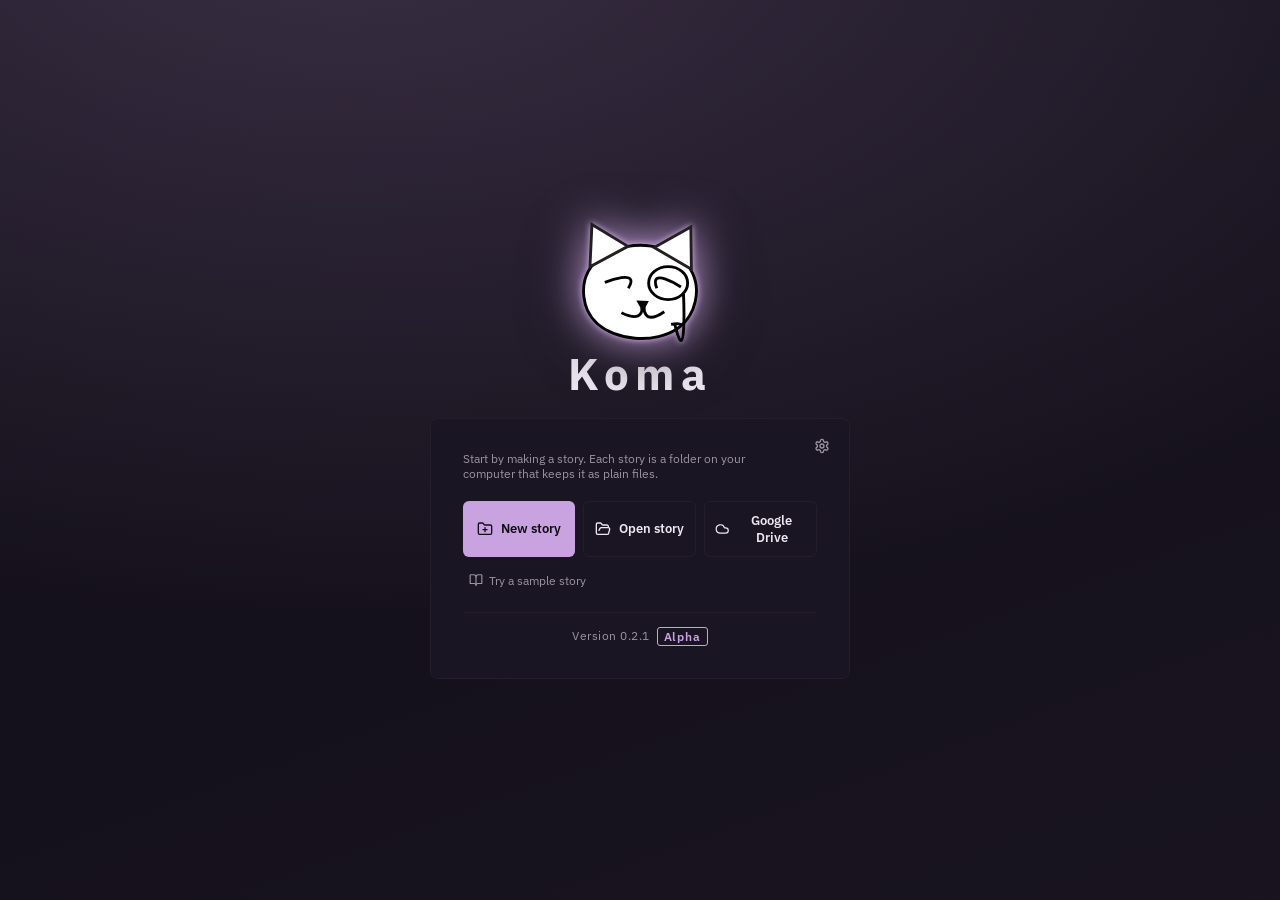
==== commit ca804da8: "Koma web 0.2.1 silversaka/koma@8d84e572a8b33b8f00e71b1ec520bb244ce282c4" ====
--- a/index.html
+++ b/index.html
@@ -7,8 +7,8 @@
     <meta name="viewport" content="width=device-width, initial-scale=1.0" />
     <link rel="icon" href="/favicon.svg" type="image/svg+xml" />
     <title>Koma</title>
-    <script type="module" crossorigin src="/assets/index-Dof1ZwpB.js"></script>
-    <link rel="stylesheet" crossorigin href="/assets/index-ci52WFbp.css">
+    <script type="module" crossorigin src="/assets/index-CTwBYltY.js"></script>
+    <link rel="stylesheet" crossorigin href="/assets/index-Bhe7zWVq.css">
   </head>
   <body>
     <div id="root"></div>
--- a/assets/index-Bhe7zWVq.css
+++ b/assets/index-Bhe7zWVq.css
@@ -0,0 +1 @@
+.ps-page-surface{--ps-paper: color-mix(in srgb, var(--accent) 5%, #f2ecdc);--ps-ink: #1b1f26;--ps-accent: color-mix(in srgb, var(--accent) 34%, #33261a);--ps-muted: color-mix(in srgb, var(--accent) 18%, #6b6250);--ps-rule: color-mix(in srgb, var(--accent) 26%, #d8cdb0);--ps-caption-bg: color-mix(in srgb, var(--accent) 15%, #f0e8d2);--ps-caption-border: color-mix(in srgb, var(--accent) 42%, #b7a67a);--ps-dialogue-bg: color-mix(in srgb, var(--accent) 7%, #eae6da);background:var(--ps-paper);max-width:calc(760px * var(--text-scale, 1));min-height:700px;margin:0 auto;border-radius:4px;box-shadow:0 25px 50px -12px #00000080;padding:40px 48px;font-family:"Courier Prime",var(--font-ja),monospace;font-size:calc(16px * var(--text-scale, 1));line-height:1.55;color:var(--ps-ink);position:relative}.ps-page-surface .ProseMirror{outline:none}.ps-block{border:none;outline:none;white-space:pre-wrap}.ps-page{margin-top:30px;font-style:italic;text-align:center;font-size:calc(12px * var(--text-scale, 1));color:var(--ps-muted)}.ps-page:first-child{margin-top:0}.ps-page-label{display:flex;align-items:center;gap:12px;color:var(--ps-accent);font-size:calc(12px * var(--text-scale, 1));letter-spacing:.15em;text-transform:uppercase;font-weight:700;font-family:"IBM Plex Sans",var(--font-ja),sans-serif;margin-bottom:8px}.ps-page-label:before,.ps-page-label:after{content:"";flex:1;height:1px;background:var(--ps-rule)}.ps-panel{margin-top:14px}.ps-panel-label{display:inline-block;background:var(--ps-accent);color:var(--ps-paper);font-size:calc(12px * var(--text-scale, 1));font-family:"IBM Plex Sans",var(--font-ja),sans-serif;text-transform:uppercase;letter-spacing:.05em;font-weight:700;padding:2px 8px;border-radius:3px;margin-bottom:4px}.ps-character{margin-left:36%;width:46%;margin-top:6px;text-transform:uppercase;font-weight:700}.ps-dialogue{margin-left:16%;width:62%;margin-top:2px;background:var(--ps-dialogue-bg);border-radius:10px;padding:4px 12px}.ps-caption{margin-left:4%;width:90%;margin-top:8px;background:var(--ps-caption-bg);border:1px solid var(--ps-caption-border);padding:5px 12px;font-style:italic}.ps-setting{margin-top:14px;padding-bottom:3px;border-bottom:1px solid var(--ps-rule);font-family:"IBM Plex Sans",var(--font-ja),sans-serif;font-weight:700;font-size:calc(12px * var(--text-scale, 1));letter-spacing:.08em;text-transform:uppercase;color:var(--ps-accent)}.ps-action{margin-top:8px}.ps-thought{margin-left:16%;width:62%;margin-top:2px;border:1.5px dotted var(--ps-caption-border);border-radius:14px;padding:4px 12px;font-style:italic}.ps-note{margin-top:10px;padding:3px 0 3px 10px;border-left:3px solid var(--ps-caption-border);font-family:"IBM Plex Sans",var(--font-ja),sans-serif;font-size:calc(12px * var(--text-scale, 1));color:var(--ps-muted)}.ps-sfx{margin-top:10px;margin-bottom:4px;text-align:center;font-weight:700;font-size:calc(20px * var(--text-scale, 1));color:#b56576;letter-spacing:.05em;text-transform:uppercase;transform:rotate(-2deg)}.ps-active{box-shadow:0 0 0 2px #c99a4b59;border-radius:3px}.ps-dialogue.ps-active{border-radius:10px}.ps-thought.ps-active{border-radius:14px}.ps-flash{animation:ps-flashbg .9s ease;border-radius:3px}@keyframes ps-flashbg{0%{background-color:#c99a4b59}to{background-color:transparent}}.ps-entity{cursor:default}.ps-entity-syntax{display:none}.ps-drag-handle{display:inline-flex;align-items:center;justify-content:center;flex-shrink:0;width:20px;height:20px;margin-right:5px;border-radius:5px;color:var(--ps-muted);cursor:grab;opacity:.32;transition:opacity .12s ease,background-color .12s ease,color .12s ease;vertical-align:middle}.ps-drag-handle-floating{position:absolute;z-index:2;margin:0;opacity:.7}.ps-drag-handle:hover{background:color-mix(in srgb,var(--ps-accent) 16%,transparent);color:var(--ps-accent)}.ps-drag-handle:active{cursor:grabbing}.ps-drag-handle svg{width:15px;height:15px}.ps-drag-source{opacity:.4;filter:saturate(.6);transition:opacity .12s ease}.ps-drop-before,.ps-drop-after{position:relative}.ps-drop-before:before,.ps-drop-after:after{content:"";position:absolute;left:-10px;right:-10px;height:3px;border-radius:2px;background:var(--ps-accent);box-shadow:0 0 0 3px color-mix(in srgb,var(--ps-accent) 22%,transparent);pointer-events:none}.ps-drop-before:before{top:-7px}.ps-drop-after:after{bottom:-7px}body.ps-dragging .ps-page-surface,body.ps-dragging .ps-page-surface *{cursor:grabbing!important;-webkit-user-select:none!important;user-select:none!important}.ps-drag-ghost{position:fixed;top:0;left:0;z-index:1000;display:flex;align-items:center;gap:7px;max-width:280px;padding:6px 10px;border-radius:6px;background:var(--ink800);border:1px solid var(--ps-accent);box-shadow:var(--shadow-md);pointer-events:none;will-change:transform}.ps-drag-ghost-type{flex-shrink:0;font-family:"IBM Plex Sans",var(--font-ja),sans-serif;font-size:12px;font-weight:700;text-transform:uppercase;letter-spacing:.06em;color:var(--accent)}.ps-drag-ghost-text{overflow:hidden;text-overflow:ellipsis;white-space:nowrap;font-family:"Courier Prime",var(--font-ja),monospace;font-size:12px;color:var(--text);opacity:.85}.ps-scene{margin-top:18px;font-weight:700;text-transform:uppercase}.ps-page-surface[data-kind=screenplay] .ps-action{margin-top:10px}.ps-page-surface[data-kind=screenplay] .ps-character{margin-left:37%;width:45%;margin-top:12px;font-weight:400}.ps-parenthetical{margin-left:30%;width:34%}.ps-parenthetical:before{content:"("}.ps-parenthetical:after{content:")"}.ps-page-surface[data-kind=screenplay] .ps-dialogue{margin-left:22%;width:52%;margin-top:0;padding:0;background:none;border-radius:0}.ps-transition{margin-top:12px;text-align:right;text-transform:uppercase}.ps-page-surface[data-kind=novel]{font-family:Georgia,"Times New Roman",var(--font-ja),serif;line-height:1.7}.ps-paragraph{margin-top:12px}.ps-paragraph:first-child{margin-top:0}.ps-heading{margin-top:28px;margin-bottom:4px;font-weight:700;font-size:calc(20px * var(--text-scale, 1))}.ps-sceneBreak{margin:20px 0;min-height:1.7em;text-align:center;color:var(--ps-muted)}.ps-sceneBreak:before{content:"* * *";letter-spacing:.4em}@font-face{font-family:Courier Prime;font-style:normal;font-display:swap;font-weight:400;src:url(/assets/courier-prime-latin-ext-400-normal-B-EsvyE4.woff2) format("woff2"),url(/assets/courier-prime-latin-ext-400-normal-CKOCNFvK.woff) format("woff");unicode-range:U+0100-02BA,U+02BD-02C5,U+02C7-02CC,U+02CE-02D7,U+02DD-02FF,U+0304,U+0308,U+0329,U+1D00-1DBF,U+1E00-1E9F,U+1EF2-1EFF,U+2020,U+20A0-20AB,U+20AD-20C0,U+2113,U+2C60-2C7F,U+A720-A7FF}@font-face{font-family:Courier Prime;font-style:normal;font-display:swap;font-weight:400;src:url(/assets/courier-prime-latin-400-normal-BbyBr73r.woff2) format("woff2"),url(/assets/courier-prime-latin-400-normal-BAlbUm6l.woff) format("woff");unicode-range:U+0000-00FF,U+0131,U+0152-0153,U+02BB-02BC,U+02C6,U+02DA,U+02DC,U+0304,U+0308,U+0329,U+2000-206F,U+20AC,U+2122,U+2191,U+2193,U+2212,U+2215,U+FEFF,U+FFFD}@font-face{font-family:Courier Prime;font-style:normal;font-display:swap;font-weight:700;src:url(/assets/courier-prime-latin-ext-700-normal-ByMJlNdM.woff2) format("woff2"),url(/assets/courier-prime-latin-ext-700-normal-BIFoAzHx.woff) format("woff");unicode-range:U+0100-02BA,U+02BD-02C5,U+02C7-02CC,U+02CE-02D7,U+02DD-02FF,U+0304,U+0308,U+0329,U+1D00-1DBF,U+1E00-1E9F,U+1EF2-1EFF,U+2020,U+20A0-20AB,U+20AD-20C0,U+2113,U+2C60-2C7F,U+A720-A7FF}@font-face{font-family:Courier Prime;font-style:normal;font-display:swap;font-weight:700;src:url(/assets/courier-prime-latin-700-normal-D1YCjmaD.woff2) format("woff2"),url(/assets/courier-prime-latin-700-normal-CVvp4Sof.woff) format("woff");unicode-range:U+0000-00FF,U+0131,U+0152-0153,U+02BB-02BC,U+02C6,U+02DA,U+02DC,U+0304,U+0308,U+0329,U+2000-206F,U+20AC,U+2122,U+2191,U+2193,U+2212,U+2215,U+FEFF,U+FFFD}@font-face{font-family:IBM Plex Sans;font-style:normal;font-display:swap;font-weight:400;src:url(/assets/ibm-plex-sans-cyrillic-ext-400-normal-g30qAdWV.woff2) format("woff2"),url(/assets/ibm-plex-sans-cyrillic-ext-400-normal-Dsrv2Tcn.woff) format("woff");unicode-range:U+0460-052F,U+1C80-1C8A,U+20B4,U+2DE0-2DFF,U+A640-A69F,U+FE2E-FE2F}@font-face{font-family:IBM Plex Sans;font-style:normal;font-display:swap;font-weight:400;src:url(/assets/ibm-plex-sans-cyrillic-400-normal-DZqxrq2p.woff2) format("woff2"),url(/assets/ibm-plex-sans-cyrillic-400-normal-BTotfTJu.woff) format("woff");unicode-range:U+0301,U+0400-045F,U+0490-0491,U+04B0-04B1,U+2116}@font-face{font-family:IBM Plex Sans;font-style:normal;font-display:swap;font-weight:400;src:url(/assets/ibm-plex-sans-greek-400-normal-_efipK4i.woff2) format("woff2"),url(/assets/ibm-plex-sans-greek-400-normal-D9ESIMu3.woff) format("woff");unicode-range:U+0370-0377,U+037A-037F,U+0384-038A,U+038C,U+038E-03A1,U+03A3-03FF}@font-face{font-family:IBM Plex Sans;font-style:normal;font-display:swap;font-weight:400;src:url(/assets/ibm-plex-sans-vietnamese-400-normal-DG4YqDda.woff2) format("woff2"),url(/assets/ibm-plex-sans-vietnamese-400-normal-fK1oJ5dG.woff) format("woff");unicode-range:U+0102-0103,U+0110-0111,U+0128-0129,U+0168-0169,U+01A0-01A1,U+01AF-01B0,U+0300-0301,U+0303-0304,U+0308-0309,U+0323,U+0329,U+1EA0-1EF9,U+20AB}@font-face{font-family:IBM Plex Sans;font-style:normal;font-display:swap;font-weight:400;src:url(/assets/ibm-plex-sans-latin-ext-400-normal-C5H60-Va.woff2) format("woff2"),url(/assets/ibm-plex-sans-latin-ext-400-normal-RBey6euL.woff) format("woff");unicode-range:U+0100-02BA,U+02BD-02C5,U+02C7-02CC,U+02CE-02D7,U+02DD-02FF,U+0304,U+0308,U+0329,U+1D00-1DBF,U+1E00-1E9F,U+1EF2-1EFF,U+2020,U+20A0-20AB,U+20AD-20C0,U+2113,U+2C60-2C7F,U+A720-A7FF}@font-face{font-family:IBM Plex Sans;font-style:normal;font-display:swap;font-weight:400;src:url(/assets/ibm-plex-sans-latin-400-normal-CDDApCn2.woff2) format("woff2"),url(/assets/ibm-plex-sans-latin-400-normal-CYLoc0-x.woff) format("woff");unicode-range:U+0000-00FF,U+0131,U+0152-0153,U+02BB-02BC,U+02C6,U+02DA,U+02DC,U+0304,U+0308,U+0329,U+2000-206F,U+20AC,U+2122,U+2191,U+2193,U+2212,U+2215,U+FEFF,U+FFFD}@font-face{font-family:IBM Plex Sans;font-style:normal;font-display:swap;font-weight:500;src:url(/assets/ibm-plex-sans-cyrillic-ext-500-normal-Cs5J6C77.woff2) format("woff2"),url(/assets/ibm-plex-sans-cyrillic-ext-500-normal-DB5PtV2g.woff) format("woff");unicode-range:U+0460-052F,U+1C80-1C8A,U+20B4,U+2DE0-2DFF,U+A640-A69F,U+FE2E-FE2F}@font-face{font-family:IBM Plex Sans;font-style:normal;font-display:swap;font-weight:500;src:url(/assets/ibm-plex-sans-cyrillic-500-normal-CocWQlwt.woff2) format("woff2"),url(/assets/ibm-plex-sans-cyrillic-500-normal-ByOcLdNv.woff) format("woff");unicode-range:U+0301,U+0400-045F,U+0490-0491,U+04B0-04B1,U+2116}@font-face{font-family:IBM Plex Sans;font-style:normal;font-display:swap;font-weight:500;src:url(/assets/ibm-plex-sans-greek-500-normal-JMMifIXV.woff2) format("woff2"),url(/assets/ibm-plex-sans-greek-500-normal-CuWXN6rf.woff) format("woff");unicode-range:U+0370-0377,U+037A-037F,U+0384-038A,U+038C,U+038E-03A1,U+03A3-03FF}@font-face{font-family:IBM Plex Sans;font-style:normal;font-display:swap;font-weight:500;src:url(/assets/ibm-plex-sans-vietnamese-500-normal-e4dixQRQ.woff2) format("woff2"),url(/assets/ibm-plex-sans-vietnamese-500-normal-BEb3_waV.woff) format("woff");unicode-range:U+0102-0103,U+0110-0111,U+0128-0129,U+0168-0169,U+01A0-01A1,U+01AF-01B0,U+0300-0301,U+0303-0304,U+0308-0309,U+0323,U+0329,U+1EA0-1EF9,U+20AB}@font-face{font-family:IBM Plex Sans;font-style:normal;font-display:swap;font-weight:500;src:url(/assets/ibm-plex-sans-latin-ext-500-normal-DakdToA3.woff2) format("woff2"),url(/assets/ibm-plex-sans-latin-ext-500-normal-D0aIdm-b.woff) format("woff");unicode-range:U+0100-02BA,U+02BD-02C5,U+02C7-02CC,U+02CE-02D7,U+02DD-02FF,U+0304,U+0308,U+0329,U+1D00-1DBF,U+1E00-1E9F,U+1EF2-1EFF,U+2020,U+20A0-20AB,U+20AD-20C0,U+2113,U+2C60-2C7F,U+A720-A7FF}@font-face{font-family:IBM Plex Sans;font-style:normal;font-display:swap;font-weight:500;src:url(/assets/ibm-plex-sans-latin-500-normal-6ng42L7E.woff2) format("woff2"),url(/assets/ibm-plex-sans-latin-500-normal-BgVn5rGT.woff) format("woff");unicode-range:U+0000-00FF,U+0131,U+0152-0153,U+02BB-02BC,U+02C6,U+02DA,U+02DC,U+0304,U+0308,U+0329,U+2000-206F,U+20AC,U+2122,U+2191,U+2193,U+2212,U+2215,U+FEFF,U+FFFD}@font-face{font-family:IBM Plex Sans;font-style:normal;font-display:swap;font-weight:600;src:url(/assets/ibm-plex-sans-cyrillic-ext-600-normal-DUMzJB7m.woff2) format("woff2"),url(/assets/ibm-plex-sans-cyrillic-ext-600-normal-Bz0x94Yp.woff) format("woff");unicode-range:U+0460-052F,U+1C80-1C8A,U+20B4,U+2DE0-2DFF,U+A640-A69F,U+FE2E-FE2F}@font-face{font-family:IBM Plex Sans;font-style:normal;font-display:swap;font-weight:600;src:url(/assets/ibm-plex-sans-cyrillic-600-normal-71GNu3SW.woff2) format("woff2"),url(/assets/ibm-plex-sans-cyrillic-600-normal-BGq0mW3O.woff) format("woff");unicode-range:U+0301,U+0400-045F,U+0490-0491,U+04B0-04B1,U+2116}@font-face{font-family:IBM Plex Sans;font-style:normal;font-display:swap;font-weight:600;src:url(/assets/ibm-plex-sans-greek-600-normal-DzTrcv_p.woff2) format("woff2"),url(/assets/ibm-plex-sans-greek-600-normal-D-CqTdkO.woff) format("woff");unicode-range:U+0370-0377,U+037A-037F,U+0384-038A,U+038C,U+038E-03A1,U+03A3-03FF}@font-face{font-family:IBM Plex Sans;font-style:normal;font-display:swap;font-weight:600;src:url(/assets/ibm-plex-sans-vietnamese-600-normal-DpPYBSTl.woff2) format("woff2"),url(/assets/ibm-plex-sans-vietnamese-600-normal-DgdngZtN.woff) format("woff");unicode-range:U+0102-0103,U+0110-0111,U+0128-0129,U+0168-0169,U+01A0-01A1,U+01AF-01B0,U+0300-0301,U+0303-0304,U+0308-0309,U+0323,U+0329,U+1EA0-1EF9,U+20AB}@font-face{font-family:IBM Plex Sans;font-style:normal;font-display:swap;font-weight:600;src:url(/assets/ibm-plex-sans-latin-ext-600-normal-DOrvGEcy.woff2) format("woff2"),url(/assets/ibm-plex-sans-latin-ext-600-normal-DIrixKbi.woff) format("woff");unicode-range:U+0100-02BA,U+02BD-02C5,U+02C7-02CC,U+02CE-02D7,U+02DD-02FF,U+0304,U+0308,U+0329,U+1D00-1DBF,U+1E00-1E9F,U+1EF2-1EFF,U+2020,U+20A0-20AB,U+20AD-20C0,U+2113,U+2C60-2C7F,U+A720-A7FF}@font-face{font-family:IBM Plex Sans;font-style:normal;font-display:swap;font-weight:600;src:url(/assets/ibm-plex-sans-latin-600-normal-CuJfVYMP.woff2) format("woff2"),url(/assets/ibm-plex-sans-latin-600-normal-Cu4Hd6ag.woff) format("woff");unicode-range:U+0000-00FF,U+0131,U+0152-0153,U+02BB-02BC,U+02C6,U+02DA,U+02DC,U+0304,U+0308,U+0329,U+2000-206F,U+20AC,U+2122,U+2191,U+2193,U+2212,U+2215,U+FEFF,U+FFFD}@font-face{font-family:IBM Plex Sans;font-style:normal;font-display:swap;font-weight:700;src:url(/assets/ibm-plex-sans-cyrillic-ext-700-normal-BmRLXWpJ.woff2) format("woff2"),url(/assets/ibm-plex-sans-cyrillic-ext-700-normal-DCQwxkRk.woff) format("woff");unicode-range:U+0460-052F,U+1C80-1C8A,U+20B4,U+2DE0-2DFF,U+A640-A69F,U+FE2E-FE2F}@font-face{font-family:IBM Plex Sans;font-style:normal;font-display:swap;font-weight:700;src:url(/assets/ibm-plex-sans-cyrillic-700-normal-D_uavGvn.woff2) format("woff2"),url(/assets/ibm-plex-sans-cyrillic-700-normal-RFb1v-CK.woff) format("woff");unicode-range:U+0301,U+0400-045F,U+0490-0491,U+04B0-04B1,U+2116}@font-face{font-family:IBM Plex Sans;font-style:normal;font-display:swap;font-weight:700;src:url(/assets/ibm-plex-sans-greek-700-normal-wyJ6jzdA.woff2) format("woff2"),url(/assets/ibm-plex-sans-greek-700-normal-CkZN0sRy.woff) format("woff");unicode-range:U+0370-0377,U+037A-037F,U+0384-038A,U+038C,U+038E-03A1,U+03A3-03FF}@font-face{font-family:IBM Plex Sans;font-style:normal;font-display:swap;font-weight:700;src:url(/assets/ibm-plex-sans-vietnamese-700-normal-CkEo6LDy.woff2) format("woff2"),url(/assets/ibm-plex-sans-vietnamese-700-normal-BV5B8Are.woff) format("woff");unicode-range:U+0102-0103,U+0110-0111,U+0128-0129,U+0168-0169,U+01A0-01A1,U+01AF-01B0,U+0300-0301,U+0303-0304,U+0308-0309,U+0323,U+0329,U+1EA0-1EF9,U+20AB}@font-face{font-family:IBM Plex Sans;font-style:normal;font-display:swap;font-weight:700;src:url(/assets/ibm-plex-sans-latin-ext-700-normal-aMgXseD4.woff2) format("woff2"),url(/assets/ibm-plex-sans-latin-ext-700-normal-DZH6Xh-4.woff) format("woff");unicode-range:U+0100-02BA,U+02BD-02C5,U+02C7-02CC,U+02CE-02D7,U+02DD-02FF,U+0304,U+0308,U+0329,U+1D00-1DBF,U+1E00-1E9F,U+1EF2-1EFF,U+2020,U+20A0-20AB,U+20AD-20C0,U+2113,U+2C60-2C7F,U+A720-A7FF}@font-face{font-family:IBM Plex Sans;font-style:normal;font-display:swap;font-weight:700;src:url(/assets/ibm-plex-sans-latin-700-normal-Bxkt5Cjx.woff2) format("woff2"),url(/assets/ibm-plex-sans-latin-700-normal-Bth3BMcD.woff) format("woff");unicode-range:U+0000-00FF,U+0131,U+0152-0153,U+02BB-02BC,U+02C6,U+02DA,U+02DC,U+0304,U+0308,U+0329,U+2000-206F,U+20AC,U+2122,U+2191,U+2193,U+2212,U+2215,U+FEFF,U+FFFD}:root{--z-screen-float: 100;--z-notice: 900;--z-modal: 2000;--z-alert: 2200;--z-menu-over-modal: 2500;--z-tour: 3000;--z-crash: 9999;--warning: #e09a53;--comment-mark: #e0c35a;--revised: #e0a35a;--flashback: #6ba8e0;--flashback-text: #9cc6ef;--flash-forward: #d283c8;--flash-forward-text: #e3aedc;--on-accent: #17131c;--petal-blush: #d68fa8;--ink900: #100d16;--ink800: #1a1522;--ink700: #241d2e;--ink600: #332a3f;--accent: #c9a3e0;--accent-light: #d9bceb;--text: #ece7f0;--muted: #8b8591;--danger: #b56576;--danger-light: #cf8b98;--positive: #8fcfa8;--font-ja: "Hiragino Sans", "Hiragino Kaku Gothic ProN", "Yu Gothic Medium", "Yu Gothic", YuGothic, Meiryo, "Noto Sans CJK JP", "Noto Sans JP";--surface: rgba(26, 21, 34, .55);--glass-blur: blur(18px);--transition-fast: .12s ease;--transition-base: .18s ease;--radius-sm: 4px;--radius-md: 8px;--radius-lg: 12px;--shadow-sm: 0 2px 10px rgba(10, 6, 16, .32);--shadow-md: 0 8px 28px rgba(10, 6, 16, .42)}*{box-sizing:border-box}*{scrollbar-width:thin;scrollbar-color:var(--ink600) transparent}*::-webkit-scrollbar{width:10px;height:10px}*::-webkit-scrollbar-track{background:transparent}*::-webkit-scrollbar-thumb{background-color:var(--ink600);border-radius:6px;border:2px solid transparent;background-clip:padding-box}*::-webkit-scrollbar-thumb:hover{background-color:var(--accent);background-clip:padding-box}*::-webkit-scrollbar-corner{background:transparent}html,body,#root{height:100%;margin:0}body{font-family:"IBM Plex Sans",var(--font-ja),sans-serif;background:var(--ink900);color:var(--text)}button,input,select,textarea{font-family:inherit;transition:background-color var(--transition-fast),border-color var(--transition-fast),color var(--transition-fast),box-shadow var(--transition-fast),opacity var(--transition-fast),transform .1s ease}button:not(:disabled){cursor:pointer}button:active:not(:disabled){transform:scale(.97)}:focus-visible{outline:2px solid var(--accent);outline-offset:2px}@keyframes fadeIn{0%{opacity:0;transform:translateY(4px)}to{opacity:1;transform:translateY(0)}}.app-background{position:fixed;top:0;right:0;bottom:0;left:0;z-index:-1;overflow:hidden;pointer-events:none}.app-background.inline{position:absolute;border-radius:inherit}.app-background-gradient{position:absolute;top:-10%;right:-10%;bottom:-10%;left:-10%;background:radial-gradient(ellipse 75% 55% at 15% 0%,color-mix(in srgb,var(--accent) 22%,transparent),transparent 60%),radial-gradient(ellipse 65% 55% at 90% 100%,color-mix(in srgb,var(--accent-light) 14%,transparent),transparent 60%),linear-gradient(160deg,var(--ink900) 0%,var(--ink800) 55%,var(--ink900) 100%);background-size:200% 200%;animation:app-background-drift 24s ease-in-out infinite}.app-background-layer{position:absolute;top:0;right:0;bottom:0;left:0;overflow:hidden}.app-background.paused,.app-background.paused *{animation-play-state:paused}.app-background-canvas{position:absolute;top:0;right:0;bottom:0;left:0;width:100%;height:100%;display:block}.app-background-petal{position:absolute;top:-10px;border-radius:60% 40%;opacity:0;animation:app-background-fall linear infinite}.app-background-custom{position:absolute;top:0;right:0;bottom:0;left:0;background-size:cover;background-position:center}@keyframes app-background-drift{0%,to{background-position:0% 0%}50%{background-position:100% 100%}}@keyframes app-background-fall{0%{transform:translateY(-10px) rotate(0);opacity:0}10%{opacity:.75}90%{opacity:.6}to{transform:translateY(105vh) rotate(220deg);opacity:0}}@media (prefers-reduced-motion: reduce){.app-background-gradient,.app-background-petal,.app-background-cloud,.app-background-wave,.app-background-code,.app-background-gear,.app-background-casing{animation:none}.app-background-petal,.app-background-casing{opacity:.3}}@media (prefers-reduced-transparency: reduce),(prefers-contrast: more){:root{--surface: var(--ink800) !important;--glass-blur: none !important}*,*:before,*:after{backdrop-filter:none!important;-webkit-backdrop-filter:none!important}}@media (prefers-contrast: more){:root{--muted: var(--text) !important}}.app-main{display:contents}.visually-hidden{position:absolute;width:1px;height:1px;padding:0;margin:-1px;overflow:hidden;clip:rect(0 0 0 0);white-space:nowrap;border:0}.app-shell{position:relative;width:100%;height:100vh;display:flex;background:transparent;animation:fadeIn var(--transition-base) ease-out}.rail{background:var(--surface);backdrop-filter:var(--glass-blur);-webkit-backdrop-filter:var(--glass-blur);width:calc(76px * var(--text-scale, 1));border-right:1px solid var(--ink700);display:flex;flex-direction:column;align-items:center;padding:16px 0;flex-shrink:0;overflow-y:auto;scrollbar-width:none}.rail-label{width:100%;color:var(--muted);font-size:calc(12px * var(--text-scale, 1));margin-bottom:8px;font-weight:600;background:none;border:none;border-left:2px solid transparent;cursor:pointer;padding:8px 0;transition:color var(--transition-fast),background-color var(--transition-fast),border-color var(--transition-fast)}.rail-label:hover:not(.active){background:var(--ink800);color:var(--text)}.rail-label.active{background:var(--ink700);color:var(--accent);border-left-color:var(--accent)}.rail-back{width:100%;display:flex;flex-direction:column;align-items:center;gap:2px;padding:6px 0;margin-bottom:16px;background:transparent;border:none;color:var(--muted);cursor:pointer;transition:background-color var(--transition-fast),color var(--transition-fast)}.rail-back:hover:not(:disabled){background:var(--ink800);color:var(--text)}.rail-back:disabled{opacity:.5;cursor:not-allowed}.rail-back span{font-size:calc(12px * var(--text-scale, 1))}.rail-item{position:relative;width:100%;display:flex;flex-direction:column}.rail-detach{position:absolute;top:4px;right:4px;display:flex;align-items:center;justify-content:center;width:24px;height:24px;padding:0;background:var(--ink900);border:1px solid var(--ink600);border-radius:4px;color:var(--muted);cursor:pointer;opacity:0;visibility:hidden;transition:opacity var(--transition-fast),color var(--transition-fast),border-color var(--transition-fast)}.rail-item:hover .rail-detach,.rail-item:focus-within .rail-detach,.rail-detach:focus-visible{opacity:1;visibility:visible}.rail-detach:hover{color:var(--accent);border-color:var(--accent)}body.detached-window .rail{display:contents}body.detached-window .rail>:not(.rail-save-status){display:none}body.detached-window .rail-save-status{position:fixed;left:10px;bottom:10px;z-index:5;margin:0;padding:6px 8px;border:1px solid var(--ink700);border-radius:8px;background:var(--surface)}.detached-loading{color:var(--muted);font-size:calc(12px * var(--text-scale, 1))}.rail-button{width:100%;display:flex;flex-direction:column;align-items:center;gap:4px;padding:12px 0;margin-bottom:4px;background:transparent;border:none;border-left:2px solid transparent;color:var(--muted);cursor:pointer;transition:background-color var(--transition-fast),color var(--transition-fast),border-color var(--transition-fast)}.rail-button:hover:not(.active):not(:disabled){background:var(--ink800);color:var(--text)}.rail-button.active{background:var(--ink700);color:var(--accent);border-left-color:var(--accent)}.rail-button:disabled{opacity:.35;cursor:not-allowed}.rail-button span{font-size:calc(12px * var(--text-scale, 1))}.rail-divider{flex-shrink:0;width:56%;height:1px;margin:6px 0 10px;background:var(--ink700)}.rail-settings{margin-top:auto;border-top:1px solid var(--ink700);padding-top:12px}.rail-save-status{display:flex;flex-direction:column;align-items:center;gap:4px;margin-top:10px;padding-top:10px;border-top:1px solid var(--ink700);color:var(--accent);font-size:calc(12px * var(--text-scale, 1));animation:fadeIn var(--transition-base);transition:opacity var(--transition-base),color var(--transition-base)}.rail-save-status--saved{color:var(--text)}.rail-save-status--unsaved{color:var(--warning)}.rail-save-status--settled svg{opacity:.4}.rail-save-spin{animation:rail-save-spin .9s linear infinite}@keyframes rail-save-spin{0%{transform:rotate(0)}to{transform:rotate(360deg)}}input[type=number]{-webkit-appearance:textfield;appearance:textfield;-moz-appearance:textfield}input[type=number]::-webkit-inner-spin-button,input[type=number]::-webkit-outer-spin-button{-webkit-appearance:none;margin:0}.number-input{position:relative;display:inline-flex;min-width:0}.number-input>input{flex:1;min-width:0;width:100%}.number-input-steps{position:absolute;top:3px;right:3px;bottom:3px;display:flex;flex-direction:column;gap:1px;width:16px}.number-input-steps button{flex:1;display:flex;align-items:center;justify-content:center;min-height:0;padding:0;border:none;border-radius:3px;background:color-mix(in srgb,var(--text) 7%,transparent);color:var(--muted);cursor:pointer;transition:background var(--transition-fast),color var(--transition-fast)}.number-input-steps button:hover{background:color-mix(in srgb,var(--accent) 28%,transparent);color:var(--text)}.number-input-steps button:active{background:color-mix(in srgb,var(--accent) 45%,transparent)}.image-pick-menu{position:fixed;z-index:var(--z-menu-over-modal);display:flex;flex-direction:column;gap:4px;padding:8px;border-radius:var(--radius-lg);border:1px solid color-mix(in srgb,var(--text) 14%,transparent);background:color-mix(in srgb,var(--ink800) 88%,transparent);backdrop-filter:var(--glass-blur);-webkit-backdrop-filter:var(--glass-blur);box-shadow:var(--shadow-md);color:var(--text);animation:fadeIn var(--transition-base) ease-out}.image-pick-preview{display:block;width:100%;height:120px;object-fit:contain;margin-bottom:4px;border-radius:var(--radius-md);background:color-mix(in srgb,var(--text) 5%,transparent)}.image-pick-menu button{display:flex;align-items:center;gap:8px;width:100%;padding:7px 10px;border:none;border-radius:var(--radius-md);background:transparent;color:var(--text);font:inherit;font-size:calc(13px * var(--text-scale, 1));text-align:left;cursor:pointer}.image-pick-menu button:hover,.image-pick-menu button:focus-visible{outline:none;background:color-mix(in srgb,var(--accent) 22%,transparent)}.image-pick-menu button:focus-visible{outline:2px solid var(--accent);outline-offset:-2px}.image-pick-menu button:first-of-type{color:var(--accent-light)}.image-pick-hint{padding:2px 10px 0;font-size:calc(12px * var(--text-scale, 1));color:var(--muted)}.md-picture{display:inline-flex;align-items:center;gap:4px;padding:0 6px;border:1px dashed color-mix(in srgb,var(--muted) 60%,transparent);border-radius:var(--radius-sm);color:var(--muted);font-size:.9em}.md-plain-link{text-decoration:underline dotted}.error-boundary{position:fixed;top:0;right:0;bottom:0;left:0;z-index:var(--z-crash);display:flex;align-items:center;justify-content:center;padding:24px;background:var(--ink900);overflow-y:auto}.error-boundary-card{width:100%;max-width:620px;background:var(--ink800);border:1px solid var(--ink700);border-top:3px solid var(--danger-light);border-radius:8px;padding:22px 24px}.error-boundary-title{color:var(--text);font-size:calc(16px * var(--text-scale, 1));font-weight:700;margin-bottom:8px}.error-boundary-message{color:var(--danger-light);font-family:ui-monospace,SF Mono,Consolas,monospace;font-size:calc(12px * var(--text-scale, 1));line-height:1.5;background:var(--ink900);border:1px solid var(--ink700);border-radius:var(--radius-sm);padding:8px 10px;word-break:break-word}.error-boundary-hint{color:var(--muted);font-size:calc(12px * var(--text-scale, 1));line-height:1.6;margin-top:12px}.error-boundary-details{margin-top:14px}.error-boundary-details summary{color:var(--muted);font-size:calc(12px * var(--text-scale, 1));cursor:pointer}.error-boundary-details pre{margin-top:8px;max-height:260px;overflow:auto;background:var(--ink900);border:1px solid var(--ink700);border-radius:var(--radius-sm);padding:10px;color:var(--muted);font-size:calc(12px * var(--text-scale, 1));line-height:1.5;white-space:pre-wrap;word-break:break-word}.error-boundary-actions{display:flex;gap:8px;margin-top:18px}.error-boundary-actions button{padding:8px 14px;background:var(--accent);color:var(--ink900);border:none;border-radius:6px;font-family:inherit;font-size:calc(12px * var(--text-scale, 1));font-weight:600;cursor:pointer}.error-boundary-actions button:hover{background:var(--accent-light)}.error-boundary-actions button.muted{background:transparent;border:1px solid var(--ink600);color:var(--muted);font-weight:400}.error-boundary-actions button.muted:hover{background:var(--ink700);color:var(--text)}.side-panels-toggle{display:none}@media (max-width: 820px){.side-panels-toggle{position:fixed;left:calc(76px * var(--text-scale, 1) + 12px);bottom:12px;z-index:var(--z-screen-float, 40);display:inline-flex;align-items:center;gap:6px;min-height:32px;padding:6px 12px;border:1px solid var(--ink600);border-radius:16px;background:var(--ink800);color:var(--text);font:inherit;font-size:calc(13px * var(--text-scale, 1));cursor:pointer;box-shadow:0 4px 14px #0000004d}body:not(:has(.app-shell .sidebar,.app-shell .inspector,.app-shell .chat-sidebar)) .side-panels-toggle{display:none}.side-panels-toggle:focus-visible{outline:2px solid var(--accent);outline-offset:2px}.app-shell .sidebar,.app-shell .inspector,.app-shell .chat-sidebar{display:none}body.side-panels-open .app-shell .sidebar,body.side-panels-open .app-shell .inspector,body.side-panels-open .app-shell .chat-sidebar{display:flex;position:absolute;top:0;bottom:0;z-index:30;max-width:calc((100% - 76px * var(--text-scale, 1)) / 2);padding-bottom:56px;box-sizing:border-box;box-shadow:0 0 24px #0006}body.side-panels-open .app-shell .sidebar{left:calc(76px * var(--text-scale, 1))}body.side-panels-open .app-shell .inspector,body.side-panels-open .app-shell .chat-sidebar{right:0}}.screen-hint{display:flex;align-items:flex-start;gap:10px;margin:8px 16px;padding:10px 12px;border:1px solid var(--ink600);border-radius:8px;background:var(--ink800);color:var(--text);font-size:calc(13px * var(--text-scale, 1));line-height:1.5}.screen-hint svg{flex-shrink:0;margin-top:2px;color:var(--accent-light)}.screen-hint p{flex:1;margin:0}.screen-hint button{flex-shrink:0;min-height:28px;padding:4px 12px;border:1px solid var(--accent);border-radius:6px;background:none;color:var(--accent-light);font:inherit;cursor:pointer}.screen-hint button:hover{background:var(--accent);color:var(--ink900)}.screen-hint button:focus-visible{outline:2px solid var(--text);outline-offset:2px}.sidebar{background:var(--ink800);width:230px;border-right:1px solid var(--ink700);display:flex;flex-direction:column;flex-shrink:0}.sidebar-tabs{display:flex;border-bottom:1px solid var(--ink700)}.sidebar-tab{flex:1;display:flex;align-items:center;justify-content:center;gap:6px;padding:10px 0;font-size:calc(12px * var(--text-scale, 1));letter-spacing:.05em;color:var(--muted);background:transparent;border:none;border-bottom:2px solid transparent;cursor:pointer}.sidebar-tab:hover:not(.active){color:var(--text)}.sidebar-tab.active{color:var(--text);border-bottom-color:var(--accent)}.sidebar-list{flex:1;overflow-y:auto;padding:8px 0}.sidebar-nav-item{width:100%;text-align:left;padding:8px 16px;font-size:calc(12px * var(--text-scale, 1));background:transparent;border:none;color:var(--text);cursor:pointer;white-space:nowrap;overflow:hidden;display:flex;align-items:baseline;gap:6px}.sidebar-nav-item:hover{background:var(--ink700)}.sidebar-nav-item.active{color:var(--accent)}.sidebar-nav-item.page{font-weight:700}.sidebar-nav-item.panel{padding-left:28px}.cast-row{width:100%;padding:8px 16px;font-size:calc(12px * var(--text-scale, 1));display:flex;align-items:center;gap:8px;background:transparent;border:none;text-align:left;color:var(--text);cursor:pointer}.cast-row:hover{background:var(--ink800)}.cast-name{flex:1;min-width:0;display:flex;align-items:center;gap:5px;white-space:nowrap;overflow:hidden;text-overflow:ellipsis}.cast-speaks{flex:none;color:var(--accent)}.cast-type{flex:none;font-size:calc(12px * var(--text-scale, 1));letter-spacing:.06em;color:var(--muted);opacity:.75}.cast-row .count{flex:none;min-width:1.5em;text-align:right;color:var(--muted);font-variant-numeric:tabular-nums}.sidebar-empty{padding:14px 16px;font-size:calc(12px * var(--text-scale, 1));line-height:1.55;color:var(--muted)}.editor-column{position:relative;flex:1;display:flex;flex-direction:column;overflow:hidden}.editor-header{background:var(--surface);backdrop-filter:var(--glass-blur);-webkit-backdrop-filter:var(--glass-blur);border-bottom:1px solid var(--ink700);padding:12px 24px;flex-shrink:0}.editor-header .title{color:var(--text);font-size:calc(14px * var(--text-scale, 1));font-weight:600}.editor-header .path{color:var(--muted);font-family:"Courier Prime",var(--font-ja),monospace;font-size:calc(12px * var(--text-scale, 1))}.storyboard-page-tabs{background:var(--surface);backdrop-filter:var(--glass-blur);-webkit-backdrop-filter:var(--glass-blur);display:flex;align-items:center;gap:2px;padding:6px 24px;border-bottom:1px solid var(--ink700);overflow-x:auto;flex-shrink:0}.storyboard-page-tablist{display:flex;align-items:center;gap:2px;min-width:0;overflow-x:auto}.storyboard-page-tab{background:none;border-top:none;border-left:none;border-right:none;font-family:inherit;display:flex;align-items:center;gap:4px;color:var(--muted);font-size:calc(12px * var(--text-scale, 1));letter-spacing:.05em;padding:6px 10px;cursor:pointer;border-bottom:2px solid transparent;border-radius:var(--radius-sm) var(--radius-sm) 0 0;white-space:nowrap;transition:color var(--transition-fast),background-color var(--transition-fast),border-color var(--transition-fast)}.storyboard-page-tab:hover:not(.active){color:var(--text);background:var(--ink800)}.storyboard-page-tab.active{color:var(--text);border-bottom-color:var(--accent)}.storyboard-page-tab:focus-visible{outline:2px solid var(--accent);outline-offset:-2px}.storyboard-page-tab-delete{display:flex;align-items:center;justify-content:center;min-width:26px;min-height:26px;background:none;border:none;color:var(--muted);cursor:pointer;padding:2px;border-radius:3px;transition:opacity var(--transition-fast),color var(--transition-fast),background-color var(--transition-fast)}.storyboard-page-tab-delete:focus-visible{outline:2px solid var(--accent);outline-offset:1px}.storyboard-page-tab-delete:hover{color:var(--danger);background:var(--ink700)}.storyboard-page-tab-add{display:flex;align-items:center;justify-content:center;background:none;border:1px dashed var(--ink600);color:var(--muted);cursor:pointer;padding:5px 8px;border-radius:var(--radius-sm);margin-left:4px;transition:color var(--transition-fast),border-color var(--transition-fast),background-color var(--transition-fast)}.storyboard-page-tab-add:hover{color:var(--accent);border-color:var(--accent);background:var(--ink800)}.storyboard-panel-frame{border:2px solid var(--ink600);transition:border-color var(--transition-fast),background-color var(--transition-fast)}.storyboard-panel-frame.shaped{border:none}.storyboard-panel-frame.interactive:hover:not(.selected){border-color:var(--muted)}.storyboard-panel-frame.selected{border-color:var(--accent)}.storyboard-panel-outline{stroke:var(--ink600);stroke-width:.6;transition:stroke var(--transition-fast),stroke-width var(--transition-fast)}.storyboard-panel-outline.selected{stroke:var(--accent);stroke-width:1.2}.storyboard-resize-handle{position:absolute;right:0;bottom:0;width:14px;height:14px;background:var(--accent);cursor:nwse-resize;opacity:.35;transition:opacity var(--transition-fast)}.storyboard-resize-handle:hover,.storyboard-resize-handle.selected{opacity:1}.storyboard-vertex{position:absolute;width:9px;height:9px;margin:0;transform:translate(-50%,-50%);border-radius:50%;box-sizing:border-box;background:var(--accent);border:1px solid var(--ink900)}.storyboard-vertex.closer{width:14px;height:14px;pointer-events:auto;cursor:pointer;background:var(--ink900);border:2px solid var(--accent)}.storyboard-vertex.closer:hover{background:var(--accent)}.storyboard-vertex.editable{width:11px;height:11px;pointer-events:auto;cursor:grab;background:var(--ink900);border:2px solid var(--accent)}.storyboard-vertex.editable:hover{background:var(--accent)}.storyboard-vertex.editable:active{cursor:grabbing}.storyboard-info-button{position:absolute;top:2px;right:2px;pointer-events:auto;background:var(--ink800);color:var(--muted);border:1px solid var(--accent);border-radius:50%;width:16px;height:16px;display:flex;align-items:center;justify-content:center;z-index:6;padding:0;transition:background-color var(--transition-fast),color var(--transition-fast)}.storyboard-info-button:hover:not(.active){color:var(--text);background:var(--ink700)}.storyboard-info-button.active{background:var(--accent);color:var(--ink900)}.editor-toolbar{background:var(--surface);backdrop-filter:var(--glass-blur);-webkit-backdrop-filter:var(--glass-blur);border-bottom:1px solid var(--ink700);padding:8px 24px;display:flex;align-items:center;gap:6px;flex-wrap:wrap;flex-shrink:0}.editor-toolbar button{font-size:calc(12px * var(--text-scale, 1));padding:4px 10px;border-radius:var(--radius-sm);background:var(--ink700);color:var(--muted);border:none;cursor:pointer;font-weight:500}.editor-toolbar button:hover:not(:disabled):not(.active){background:var(--ink600);color:var(--text)}.editor-toolbar button.active{background:var(--accent);color:var(--ink900)}.editor-toolbar button.active:hover{background:var(--accent-light)}.editor-toolbar button:disabled{opacity:.4;cursor:not-allowed}.editor-toolbar .hint{color:var(--muted);font-size:calc(12px * var(--text-scale, 1));margin-left:8px}.toolbar-color-input{width:22px;height:22px;padding:0;border:none;border-radius:4px;background:none;cursor:pointer}.toolbar-color-input::-webkit-color-swatch-wrapper{padding:0}.toolbar-color-input::-webkit-color-swatch{border:1px solid var(--ink600);border-radius:4px}.toolbar-size-input{width:90px;accent-color:var(--accent)}.editor-scroll{flex:1;overflow-y:auto;padding:32px}.centered-screen{position:relative;z-index:1;width:100%;height:100vh;display:flex;align-items:center;justify-content:center;background:transparent;animation:fadeIn var(--transition-base) ease-out}.find-bar{background:var(--surface);backdrop-filter:var(--glass-blur);-webkit-backdrop-filter:var(--glass-blur);border:1px solid var(--ink700);border-radius:8px;box-shadow:var(--shadow-md);display:flex;flex-direction:column;gap:6px;padding:7px 8px;position:absolute;right:24px;top:10px;width:min(460px,calc(100% - 48px));z-index:30}.find-row{align-items:center;display:flex;gap:4px}.find-input{background:var(--ink900);border:1px solid var(--ink700);border-radius:4px;color:var(--text);flex:1;font-family:inherit;font-size:calc(12px * var(--text-scale, 1));min-width:0;outline:none;padding:4px 7px}.find-input:focus{border-color:var(--accent)}.find-count{color:var(--muted);font-size:calc(12px * var(--text-scale, 1));font-variant-numeric:tabular-nums;min-width:62px;text-align:right}.find-count.none{color:var(--danger-light)}.find-toggle-replace,.find-option,.find-step,.find-close{align-items:center;background:none;border:1px solid transparent;border-radius:4px;color:var(--muted);cursor:pointer;display:flex;justify-content:center;padding:3px}.find-toggle-replace:hover,.find-option:hover,.find-step:hover:not(:disabled),.find-close:hover{color:var(--text)}.find-option.on{border-color:var(--accent);color:var(--accent)}.find-step:disabled{cursor:default;opacity:.4}.find-replace-gap{flex-shrink:0;width:22px}.find-action{background:var(--ink700);border:none;border-radius:4px;color:var(--text);cursor:pointer;font-family:inherit;font-size:calc(12px * var(--text-scale, 1));padding:4px 9px;white-space:nowrap}.find-action:disabled{cursor:default;opacity:.45}.find-tags{align-items:flex-start;color:var(--muted);display:flex;font-size:calc(12px * var(--text-scale, 1));gap:6px;line-height:1.4;padding-left:26px}.find-result{color:var(--muted);font-size:calc(12px * var(--text-scale, 1));padding-left:26px}.find-action.primary{background:var(--accent);color:var(--ink900)}.find-put-back{background:none;border:none;color:var(--accent);cursor:pointer;font-family:inherit;font-size:inherit;margin-left:6px;padding:0;text-decoration:underline}.find-scope{align-items:center;display:flex;flex-wrap:wrap;gap:4px;padding-left:26px}.find-scope button{background:none;border:1px solid var(--ink700);border-radius:999px;color:var(--muted);cursor:pointer;font-family:inherit;font-size:calc(12px * var(--text-scale, 1));padding:2px 9px}.find-scope button:hover{color:var(--text)}.find-scope button.on{border-color:var(--accent);color:var(--accent)}.find-scope-note{color:var(--muted);font-size:calc(12px * var(--text-scale, 1));margin-left:4px}.find-confirm{background:var(--ink900);border:1px solid var(--ink700);border-radius:6px;margin-left:26px;padding:8px 10px}.find-confirm p{color:var(--text);font-size:calc(12px * var(--text-scale, 1));line-height:1.45;margin:0 0 8px}.find-confirm-actions{display:flex;gap:6px;justify-content:flex-end}.find-results{border-top:1px solid var(--ink700);display:flex;flex-direction:column;gap:8px;max-height:min(52vh,440px);overflow-y:auto;padding-top:6px}.find-chapter header{align-items:baseline;display:flex;gap:6px;padding:0 4px 2px}.find-chapter-name{color:var(--text);font-size:calc(12px * var(--text-scale, 1));font-weight:600;overflow:hidden;text-overflow:ellipsis;white-space:nowrap}.find-chapter-open{border:1px solid var(--accent);border-radius:999px;color:var(--accent);font-size:calc(12px * var(--text-scale, 1));padding:0 5px}.find-chapter-count{color:var(--muted);font-size:calc(12px * var(--text-scale, 1));font-variant-numeric:tabular-nums;margin-left:auto}.find-hit{align-items:baseline;background:none;border:none;border-radius:4px;color:var(--muted);cursor:pointer;display:flex;font-family:inherit;font-size:calc(12px * var(--text-scale, 1));gap:8px;padding:3px 4px;text-align:left;width:100%}.find-hit:hover,.find-hit:focus-visible{background:var(--ink800);color:var(--text);outline:none}.find-hit:focus-visible{outline:2px solid var(--accent);outline-offset:-2px}.find-hit-page{color:var(--muted);flex-shrink:0;font-size:calc(12px * var(--text-scale, 1));font-variant-numeric:tabular-nums;min-width:30px}.find-hit-text{flex:1;min-width:0;overflow:hidden;text-overflow:ellipsis;white-space:nowrap}.find-hit-text mark{background:color-mix(in srgb,var(--accent) 35%,transparent);border-radius:2px;color:var(--text)}.find-hit-tag{border:1px solid var(--ink700);border-radius:999px;flex-shrink:0;font-size:calc(12px * var(--text-scale, 1));padding:0 5px}.find-hit-more{color:var(--muted);font-size:calc(12px * var(--text-scale, 1));padding:2px 4px 0 42px}.ps-search-match{background:color-mix(in srgb,var(--accent) 22%,transparent);border-radius:2px}.ps-search-active{background:color-mix(in srgb,var(--accent) 55%,transparent);box-shadow:0 0 0 1px var(--accent)}.earlier-copies-modal{width:min(880px,calc(100vw - 48px))}.earlier-copies-body{display:grid;gap:14px;grid-template-columns:220px minmax(0,1fr)}@media (max-width: 640px){.earlier-copies-body{grid-template-columns:1fr}}.earlier-copies-list{display:flex;flex-direction:column;gap:4px;list-style:none;margin:0;max-height:min(60vh,520px);overflow-y:auto;padding:0}.earlier-copies-list button{background:none;border:1px solid transparent;border-radius:var(--radius-sm);color:var(--text);cursor:pointer;display:flex;flex-direction:column;font-family:inherit;gap:1px;padding:7px 9px;text-align:left;width:100%}.earlier-copies-list button:hover{background:var(--ink900)}.earlier-copies-list button.active{background:var(--ink900);border-color:var(--accent)}.earlier-copies-when{font-size:calc(12px * var(--text-scale, 1));font-weight:600}.earlier-copies-ago,.earlier-copies-words{color:var(--muted);font-size:calc(12px * var(--text-scale, 1))}.earlier-copies-detail{display:flex;flex-direction:column;gap:10px;min-width:0}.earlier-copies-summary{color:var(--text);font-size:calc(12px * var(--text-scale, 1))}.earlier-copies-summary .back{color:var(--positive)}.earlier-copies-summary .gone{color:var(--danger-light)}.earlier-copies-diff{background:var(--ink900);border:1px solid var(--ink700);border-radius:var(--radius-sm);font-family:"Courier Prime",var(--font-ja),monospace;font-size:calc(12px * var(--text-scale, 1));line-height:1.5;max-height:min(48vh,420px);overflow:auto;padding:6px 0}.diff-line{display:flex;gap:6px;padding:0 10px 0 4px;white-space:pre-wrap;word-break:break-word}.diff-mark{flex-shrink:0;text-align:center;width:12px}.diff-same{color:var(--muted)}.diff-back{background:color-mix(in srgb,var(--positive) 14%,transparent);color:var(--text)}.diff-gone{background:color-mix(in srgb,var(--danger-light) 14%,transparent);color:var(--text);text-decoration:line-through;text-decoration-color:color-mix(in srgb,var(--danger-light) 60%,transparent)}.diff-skipped{color:var(--muted);font-family:inherit;font-size:calc(12px * var(--text-scale, 1));font-style:italic;padding:4px 22px}.earlier-copies-open{background:none;border:none;color:var(--accent);cursor:pointer;font:inherit;padding:0;text-decoration:underline}.draft-switcher-history{align-items:center;background:none;border:none;border-top:1px solid var(--ink700);color:var(--muted);cursor:pointer;display:flex;font-family:inherit;font-size:calc(12px * var(--text-scale, 1));gap:6px;margin-top:4px;padding:8px 10px 4px;text-align:left;width:100%}.draft-switcher-history:hover{color:var(--text)}.sidebar-nav-label{flex:1;min-width:0;overflow:hidden;text-overflow:ellipsis;white-space:nowrap}.sidebar-nav-stats{color:var(--muted);flex-shrink:0;font-size:calc(12px * var(--text-scale, 1));font-variant-numeric:tabular-nums}.sidebar-nav-flag{align-self:center;background:var(--danger-light);border-radius:50%;flex-shrink:0;height:6px;width:6px}.counts{display:flex;flex-direction:column;gap:8px;padding:10px 12px}.counts-grid{display:grid;gap:6px 10px;grid-template-columns:1fr 1fr}.counts-grid div{color:var(--muted);font-size:calc(12px * var(--text-scale, 1))}.counts-grid strong{color:var(--text);display:block;font-size:calc(16px * var(--text-scale, 1));font-variant-numeric:tabular-nums;font-weight:600}.counts-note{color:var(--muted);font-size:calc(12px * var(--text-scale, 1));line-height:1.45;margin:0}.counts-heading{color:var(--text);font-size:calc(12px * var(--text-scale, 1));font-weight:600;margin-top:6px}.counts-hints{display:flex;flex-direction:column;gap:2px}.counts-hint{background:none;border:none;border-left:2px solid var(--danger-light);border-radius:0 4px 4px 0;color:var(--text);cursor:pointer;font-family:inherit;font-size:calc(12px * var(--text-scale, 1));line-height:1.4;padding:4px 8px;text-align:left}.counts-hint:hover{background:var(--ink800)}.counts-foot{margin-top:6px}.density-limits{display:grid;gap:8px 14px;grid-template-columns:repeat(auto-fill,minmax(170px,1fr));margin-bottom:10px}.density-limit{align-items:center;color:var(--text);display:flex;font-size:calc(12px * var(--text-scale, 1));gap:8px;justify-content:space-between}.density-limit input{background:var(--ink900);border:1px solid var(--ink700);border-radius:4px;color:var(--text);font-family:inherit;padding:3px 6px;width:70px}.shortcuts-modal{width:min(860px,calc(100vw - 48px))}.shortcuts-groups{columns:2 340px;column-gap:28px}.shortcuts-group{break-inside:avoid;margin-bottom:18px}.shortcuts-group h3{color:var(--accent);font-size:calc(12px * var(--text-scale, 1));font-weight:600;letter-spacing:.06em;margin:0 0 8px}.shortcuts-group dl{display:flex;flex-direction:column;gap:7px;margin:0}.shortcut-row{display:grid;gap:10px;grid-template-columns:132px minmax(0,1fr)}.shortcut-row dt{margin:0}.shortcut-row dd{color:var(--text);font-size:calc(12px * var(--text-scale, 1));line-height:1.45;margin:0}.shortcut-keys{display:flex;flex-wrap:wrap;gap:3px 4px}.shortcut-combo{align-items:center;display:inline-flex;flex-wrap:wrap;gap:2px}.shortcut-keys kbd{background:var(--ink900);border:1px solid var(--ink600);border-bottom-width:2px;border-radius:4px;color:var(--text);font-family:inherit;font-size:calc(12px * var(--text-scale, 1));padding:1px 6px;white-space:nowrap}.shortcut-plus,.shortcut-or{color:var(--muted);font-size:calc(12px * var(--text-scale, 1));margin:0 2px}.compare-legend{display:flex;flex-wrap:wrap;font-size:calc(12px * var(--text-scale, 1));gap:14px}.compare-legend .back{color:var(--positive)}.compare-legend .gone{color:var(--danger-light)}.import-script-button{align-items:center;background:none;border:1px dashed var(--ink600);border-radius:var(--radius-sm);color:var(--muted);cursor:pointer;display:flex;font-family:inherit;font-size:calc(12px * var(--text-scale, 1));gap:6px;justify-content:center;margin-top:8px;padding:7px 10px;width:100%}.import-script-button:hover{border-color:var(--accent);color:var(--text)}.import-script-result{display:flex;flex-direction:column;gap:10px;margin-top:12px}.import-script-preview{max-height:min(40vh,340px)}.import-script-name{align-items:center;color:var(--text);display:flex;font-size:calc(12px * var(--text-scale, 1));gap:10px}.import-script-name input{background:var(--ink900);border:1px solid var(--ink700);border-radius:4px;color:var(--text);flex:1;font-family:inherit;padding:5px 8px}.import-script-name input.invalid{border-color:var(--danger-light)}.ps-comment{background:color-mix(in srgb,var(--comment-mark) 22%,transparent);border-bottom:2px solid color-mix(in srgb,var(--comment-mark) 70%,transparent);cursor:pointer}.ps-comment-active{background:color-mix(in srgb,var(--comment-mark) 42%,transparent)}.toolbar-comments{align-items:center;display:inline-flex;gap:5px}.comments-panel{background:var(--ink800);border-left:1px solid var(--ink700);display:flex;flex-direction:column;flex-shrink:0;min-height:0;width:300px}.comments-header{align-items:center;border-bottom:1px solid var(--ink700);color:var(--text);display:flex;gap:7px;padding:10px 12px}.comments-title{font-size:calc(12px * var(--text-scale, 1));font-weight:600}.comments-count{color:var(--muted);flex:1;font-size:calc(12px * var(--text-scale, 1))}.comments-list{display:flex;flex:1;flex-direction:column;gap:8px;overflow-y:auto;padding:10px}.comments-note{color:var(--muted);font-size:calc(12px * var(--text-scale, 1));line-height:1.45;margin:0}.comments-group{color:var(--muted);font-size:calc(12px * var(--text-scale, 1));margin-top:6px;letter-spacing:.05em}.comment-thread{background:var(--ink900);border:1px solid var(--ink700);border-radius:var(--radius-md);cursor:pointer;display:flex;flex-direction:column;gap:8px;padding:9px 10px}.comment-thread.new{border-color:var(--comment-mark);cursor:default;margin:10px 10px 0}.comment-thread.active{border-color:var(--accent)}.comment-thread.resolved{opacity:.6}.comment-quote{border-left:2px solid var(--comment-mark);color:var(--muted);font-size:calc(12px * var(--text-scale, 1));font-style:italic;margin:0;padding-left:7px}.comment-entry{display:flex;flex-direction:column;gap:3px}.comment-meta{align-items:center;display:flex;gap:6px}.comment-dot{border-radius:50%;flex-shrink:0;height:8px;width:8px}.comment-author{color:var(--text);font-size:calc(12px * var(--text-scale, 1));font-weight:600}.comment-time{color:var(--muted);flex:1;font-size:calc(12px * var(--text-scale, 1))}.comment-text{color:var(--text);font-size:calc(12px * var(--text-scale, 1));line-height:1.45;white-space:pre-wrap;word-break:break-word}.comment-thread-actions{align-items:center;display:flex;flex-wrap:wrap;gap:6px}.comment-button{align-items:center;background:var(--ink700);border:none;border-radius:4px;color:var(--text);cursor:pointer;display:inline-flex;font-family:inherit;font-size:calc(12px * var(--text-scale, 1));gap:4px;padding:3px 9px}.comment-button.primary{background:var(--accent);color:var(--ink900)}.comment-button:disabled{cursor:default;opacity:.45}.comment-icon{background:none;border:none;color:var(--muted);cursor:pointer;display:inline-flex;margin-left:auto;padding:2px}.comment-icon:hover{color:var(--text)}.comment-composer{display:flex;flex-direction:column;gap:6px;width:100%}.comment-composer textarea{background:var(--ink800);border:1px solid var(--ink700);border-radius:4px;color:var(--text);font-family:inherit;font-size:calc(12px * var(--text-scale, 1));padding:6px 8px;resize:vertical}.comment-composer textarea:focus{border-color:var(--accent);outline:none}.comment-composer-actions{display:flex;gap:6px;justify-content:flex-end}.comments-toggle-resolved{background:none;border:none;border-top:1px solid var(--ink700);color:var(--muted);cursor:pointer;font-family:inherit;font-size:calc(12px * var(--text-scale, 1));padding:8px}.comments-toggle-resolved:hover{color:var(--text)}.world-appearances{display:flex;flex-direction:column;gap:8px;margin-bottom:6px}.world-appearance{display:flex;flex-direction:column;gap:4px}.world-appearance-chapter{align-items:baseline;background:none;border:none;color:var(--text);cursor:pointer;display:flex;font-family:inherit;gap:8px;padding:0;text-align:left}.world-appearance-chapter:hover .world-appearance-name{color:var(--accent)}.world-appearance-name{flex:1;font-size:calc(12px * var(--text-scale, 1));font-weight:600;min-width:0;overflow:hidden;text-overflow:ellipsis;white-space:nowrap}.world-appearance-counts{color:var(--muted);flex-shrink:0;font-size:calc(12px * var(--text-scale, 1))}.world-appearance-pages{display:flex;flex-wrap:wrap;gap:4px}.world-appearance-pages button{background:var(--ink900);border:1px solid var(--ink700);border-radius:999px;color:var(--muted);cursor:pointer;font-family:inherit;font-size:calc(12px * var(--text-scale, 1));font-variant-numeric:tabular-nums;padding:1px 8px}.world-appearance-pages button:hover{border-color:var(--accent);color:var(--text)}.world-appearance-more{color:var(--muted);font-size:calc(12px * var(--text-scale, 1))}.ps-revised{box-shadow:inset 3px 0 0 var(--revised);background:linear-gradient(90deg,color-mix(in srgb,var(--revised) 10%,transparent),transparent 40%)}.ps-removed{border:1px dashed color-mix(in srgb,var(--danger-light) 70%,transparent);border-radius:3px;color:var(--danger-light);cursor:help;display:inline-block;font-family:inherit;font-size:calc(12px * var(--text-scale, 1));margin:2px 0;padding:0 6px;-webkit-user-select:none;user-select:none}.revisions-strip{align-items:center;background:color-mix(in srgb,var(--revised) 14%,var(--ink800));border-bottom:1px solid var(--ink700);color:var(--text);display:flex;font-size:calc(12px * var(--text-scale, 1));gap:10px;padding:6px 14px}.revisions-swatch{background:var(--revised);border-radius:2px;flex-shrink:0;height:14px;width:4px}.revisions-strip span:nth-child(2){flex:1}.revisions-strip button{background:var(--ink700);border:none;border-radius:4px;color:var(--text);cursor:pointer;font-family:inherit;font-size:inherit;padding:3px 10px}.beats-view-toggle{margin:0 8px}.beat-card-when{color:var(--accent);font-size:calc(12px * var(--text-scale, 1));letter-spacing:.03em;overflow:hidden;text-overflow:ellipsis;white-space:nowrap}.beats-timeline{flex:1;min-height:0;overflow-y:auto;padding:18px 24px 40px}.beats-timeline-intro{color:var(--muted);font-size:calc(12px * var(--text-scale, 1));line-height:1.5;margin:0 0 14px;max-width:760px}.beats-timeline-list{display:flex;flex-direction:column;gap:6px;list-style:none;margin:0;max-width:960px;padding:0}.beats-timeline-row{align-items:center;background:var(--surface);border:1px solid var(--ink700);border-left:3px solid var(--ink600);border-radius:var(--radius-md);display:grid;gap:12px;grid-template-columns:auto 150px minmax(0,1fr) auto;padding:8px 12px}.beats-timeline-row.flashback{border-left-color:var(--flashback)}.beats-timeline-row.flash-forward{border-left-color:var(--flash-forward)}.beats-timeline-move{display:flex;flex-direction:column;gap:2px}.beats-timeline-move button{background:none;border:1px solid var(--ink700);border-radius:3px;color:var(--muted);cursor:pointer;display:flex;padding:1px 3px}.beats-timeline-move button:hover:not(:disabled){border-color:var(--accent);color:var(--text)}.beats-timeline-move button:disabled{cursor:default;opacity:.3}.beats-timeline-when{background:var(--ink900);border:1px solid var(--ink700);border-radius:4px;color:var(--accent);font-family:inherit;font-size:calc(12px * var(--text-scale, 1));min-width:0;padding:4px 7px}.beats-timeline-when:focus{border-color:var(--accent);outline:none}.beats-timeline-what{display:flex;flex-direction:column;gap:2px;min-width:0}.beats-timeline-title{color:var(--text);font-size:calc(13px * var(--text-scale, 1));font-weight:600}.beats-timeline-summary{color:var(--muted);font-size:calc(12px * var(--text-scale, 1));overflow:hidden;text-overflow:ellipsis;white-space:nowrap}.beats-timeline-told{align-items:center;display:flex;gap:8px}.beats-timeline-badge{border-radius:999px;font-size:calc(12px * var(--text-scale, 1));padding:1px 8px}.beats-timeline-badge.flashback{background:color-mix(in srgb,var(--flashback) 22%,transparent);color:var(--flashback-text)}.beats-timeline-badge.flash-forward{background:color-mix(in srgb,var(--flash-forward) 22%,transparent);color:var(--flash-forward-text)}.beats-timeline-read{color:var(--muted);font-size:calc(12px * var(--text-scale, 1));font-variant-numeric:tabular-nums;white-space:nowrap}.beats-timeline-chapter{align-items:center;background:var(--ink900);border:1px solid var(--ink700);border-radius:999px;color:var(--muted);cursor:pointer;display:inline-flex;font-family:inherit;font-size:calc(12px * var(--text-scale, 1));gap:3px;padding:1px 8px}.beats-timeline-chapter:hover{border-color:var(--accent);color:var(--text)}@media (max-width: 720px){.beats-timeline-row{grid-template-columns:auto minmax(0,1fr)}}.vault-sample-button{align-items:center;background:none;border:none;color:var(--muted);cursor:pointer;display:inline-flex;font-family:inherit;font-size:calc(12px * var(--text-scale, 1));gap:6px;margin-top:12px;padding:4px 6px}.vault-sample-button:hover:not(:disabled){color:var(--accent)}.vault-sample-button:disabled{cursor:default;opacity:.6}.copy-to-final-error{position:fixed;bottom:24px;left:50%;transform:translate(-50%);z-index:var(--z-alert);max-width:460px;padding:10px 16px;background:var(--ink800);border:1px solid var(--danger-light);border-radius:999px;color:var(--danger-light);font-size:calc(12px * var(--text-scale, 1));box-shadow:var(--shadow-md);cursor:pointer}.vault-hero{display:flex;flex-direction:column;align-items:center}.vault-hero-face{filter:drop-shadow(0 0 3px color-mix(in srgb,var(--accent) 85%,white)) drop-shadow(0 0 22px var(--accent)) drop-shadow(0 10px 24px rgba(0,0,0,.45))}.vault-hero-title{margin:10px 0 22px;font-size:calc(44px * var(--text-scale, 1));font-weight:700;letter-spacing:.14em;color:var(--text);line-height:1}.vault-card{position:relative;background:var(--ink800);border:1px solid var(--ink700);border-radius:8px;padding:32px;width:min(420px,calc(100% - 64px))}.vault-card-settings{position:absolute;top:12px;right:12px;width:30px;height:30px;display:flex;align-items:center;justify-content:center;background:transparent;border:none;border-radius:6px;color:var(--muted);cursor:pointer}.vault-card-settings:hover{background:var(--ink700);color:var(--text)}.vault-card p{color:var(--muted);font-size:calc(12px * var(--text-scale, 1));margin:0 28px 20px 0}.vault-open-button{width:100%;padding:10px;background:var(--accent);color:var(--ink900);border:none;border-radius:6px;font-weight:600;font-size:calc(13px * var(--text-scale, 1));cursor:pointer;display:flex;align-items:center;justify-content:center;gap:8px}.vault-open-button:hover{background:var(--accent-light);box-shadow:var(--shadow-sm)}.vault-open-button:disabled{opacity:.5;cursor:default;box-shadow:none}.vault-open-button:disabled:hover{background:var(--accent)}.vault-button-row{display:flex;gap:8px}.vault-open-button.secondary{background:transparent;color:var(--text);border:1px solid var(--ink700)}.vault-open-button.secondary:hover{background:var(--ink700);box-shadow:none}.vault-new-form{display:flex;flex-direction:column;gap:8px}.vault-new-form input{width:100%;background:var(--ink800);border:1px solid var(--ink700);border-radius:4px;padding:9px 10px;color:var(--text);font-size:calc(13px * var(--text-scale, 1))}.vault-new-form input:focus-visible{outline:2px solid var(--accent);outline-offset:-1px}.vault-new-actions{display:flex;gap:8px}.vault-new-stowing{display:flex;align-items:center;gap:8px;color:var(--muted);font-size:calc(12.5px * var(--text-scale, 1));cursor:pointer}.vault-new-stowing input{width:auto;padding:0;accent-color:var(--accent)}.vault-new-cancel{padding:10px 14px;background:transparent;color:var(--muted);border:1px solid var(--ink700);border-radius:6px;font-size:calc(13px * var(--text-scale, 1));cursor:pointer}.vault-new-cancel:hover{background:var(--ink700);color:var(--text)}.vault-cloud-row{display:flex;flex-direction:column;gap:6px;margin:10px 0 8px}.vault-cloud-button{display:flex;align-items:center;justify-content:center;gap:8px;width:100%;padding:9px 12px;border-radius:var(--radius-md);border:1px solid color-mix(in srgb,var(--accent) 55%,transparent);background:color-mix(in srgb,var(--accent) 14%,transparent);color:var(--text);font-size:calc(13px * var(--text-scale, 1));font-weight:600}.vault-cloud-button:hover:not(:disabled){background:color-mix(in srgb,var(--accent) 24%,transparent)}.vault-cloud-button:disabled{opacity:.5;cursor:default}.recent-cloud{display:inline-flex;align-items:center;gap:4px;margin-left:8px;padding:1px 7px;border-radius:999px;background:color-mix(in srgb,var(--accent) 18%,transparent);color:var(--accent);font-size:calc(12px * var(--text-scale, 1));font-weight:600;vertical-align:middle}.story-location{display:flex;flex-direction:column;gap:10px}.story-location-path{font-size:calc(12px * var(--text-scale, 1));color:var(--text);word-break:break-all;background:color-mix(in srgb,var(--ink900) 60%,transparent);border:1px solid color-mix(in srgb,var(--ink600) 70%,transparent);border-radius:var(--radius-sm);padding:6px 8px}.story-location-note{display:flex;align-items:flex-start;gap:6px;color:var(--muted);font-size:calc(12px * var(--text-scale, 1));line-height:1.5}.story-location-note svg{flex:0 0 auto;margin-top:3px;color:var(--accent)}.story-location-actions button{display:inline-flex;align-items:center;gap:6px}.vault-new-hint,.vault-new-error{font-size:calc(12px * var(--text-scale, 1));line-height:1.45}.vault-new-hint{color:var(--muted)}.vault-new-error{color:var(--danger)}.vault-card-version{margin-top:20px;padding-top:14px;border-top:1px solid var(--ink700);font-size:calc(12px * var(--text-scale, 1));color:var(--muted);text-align:center;letter-spacing:.04em}.recent-list{margin-top:20px}.recent-head{align-items:baseline;display:flex;gap:10px;justify-content:space-between;margin-bottom:8px}.recent-list h2{font-size:calc(12px * var(--text-scale, 1));letter-spacing:.08em;color:var(--muted);margin:0}.recent-recheck{align-items:center;background:none;border:none;color:var(--muted);cursor:pointer;display:inline-flex;font-family:inherit;font-size:calc(12px * var(--text-scale, 1));gap:5px;padding:0}.recent-recheck:hover:not(:disabled){color:var(--text)}.recent-recheck:disabled{cursor:default}.recent-item{width:100%;text-align:left;padding:8px 10px;border-radius:4px;background:transparent;border:none;color:var(--text);font-size:calc(12px * var(--text-scale, 1));font-family:"Courier Prime",var(--font-ja),monospace;cursor:pointer;white-space:nowrap;overflow:hidden;text-overflow:ellipsis;direction:rtl}.recent-item:hover{background:var(--ink700)}.vault-home{flex:1;min-height:0;display:flex;flex-direction:column;background:transparent}.vault-home-header{background:var(--surface);backdrop-filter:var(--glass-blur);-webkit-backdrop-filter:var(--glass-blur);flex-shrink:0;padding:20px 32px;border-bottom:1px solid var(--ink700);display:flex;align-items:center;justify-content:space-between}.vault-home-new{display:inline-flex;align-items:center;gap:6px;min-height:32px;padding:6px 14px;border:none;border-radius:6px;background:var(--accent);color:var(--ink900);font:inherit;font-size:calc(13px * var(--text-scale, 1));font-weight:600;cursor:pointer}.vault-home-new:hover{background:var(--accent-light)}.vault-home-new:focus-visible{outline:2px solid var(--text);outline-offset:2px}.vault-home-body{flex:1;min-height:0;overflow-y:auto;padding:24px 32px;max-width:780px;width:100%;align-self:center}.vault-home-body.wide{max-width:none;display:flex;flex-direction:column;overflow-y:hidden}.chapter-row{display:flex;align-items:center;justify-content:space-between;padding:12px 16px;background:var(--ink800);border:1px solid var(--ink700);border-radius:6px;margin-bottom:8px;cursor:pointer;transition:border-color var(--transition-fast),background-color var(--transition-fast),box-shadow var(--transition-fast)}.chapter-row:hover{border-color:var(--accent);background:var(--ink700);box-shadow:var(--shadow-sm)}.chapter-row:active{background:var(--ink600)}.chapter-row .name{font-family:"Courier Prime",var(--font-ja),monospace;font-size:calc(13px * var(--text-scale, 1));color:var(--text)}.chapter-row button.chapter-open{flex:1;min-width:0;display:flex;align-items:center;flex-wrap:wrap;gap:6px;padding:0;border:0;background:none;font-weight:inherit;line-height:inherit;text-align:start;cursor:pointer}button.chapter-row-button{width:100%;font:inherit;color:inherit;text-align:start}.new-chapter-row{display:flex;gap:8px;margin-top:16px}.new-board-row{margin:0 0 16px}.new-chapter-row input{flex:1;background:var(--ink800);border:1px solid var(--ink700);border-radius:4px;padding:8px 10px;color:var(--text);font-size:calc(12px * var(--text-scale, 1))}.new-chapter-row button{background:var(--accent);color:var(--ink900);border:none;border-radius:4px;padding:8px 14px;font-size:calc(12px * var(--text-scale, 1));font-weight:600;cursor:pointer}.new-chapter-row button:hover{background:var(--accent-light)}.vault-home-tabs{background:var(--surface);backdrop-filter:var(--glass-blur);-webkit-backdrop-filter:var(--glass-blur);flex-shrink:0;display:flex;gap:4px;padding:0 32px;border-top:1px solid var(--ink700);border-bottom:1px solid var(--ink700)}.vault-home-tabs button{background:none;border:none;color:var(--muted);font-size:calc(12px * var(--text-scale, 1));letter-spacing:.05em;padding:8px 4px;margin-right:20px;cursor:pointer;border-bottom:2px solid transparent}.vault-home-tabs button:hover:not(.active){color:var(--text)}.vault-home-tabs button.active{color:var(--text);border-bottom-color:var(--accent)}.chapter-row-block{margin-bottom:8px}.chapter-row-block .chapter-row{margin-bottom:0}.chapter-status-badge{margin-left:8px;padding:1px 6px;border-radius:3px;background:var(--ink700);color:var(--accent);font-size:calc(12px * var(--text-scale, 1));letter-spacing:.05em;font-family:"IBM Plex Sans",var(--font-ja),sans-serif}.stowing-offer{position:relative;display:flex;gap:12px;align-items:flex-start;margin-bottom:14px;padding:14px 40px 14px 16px;border-radius:var(--radius-lg);border:1px solid color-mix(in srgb,var(--accent) 45%,transparent);background:color-mix(in srgb,var(--accent) 10%,var(--surface));backdrop-filter:var(--glass-blur);-webkit-backdrop-filter:var(--glass-blur);color:var(--text)}.stowing-offer>svg{color:var(--accent);flex-shrink:0;margin-top:2px}.stowing-offer-text p{margin:4px 0 10px;font-size:calc(13px * var(--text-scale, 1));line-height:1.5;color:color-mix(in srgb,var(--text) 80%,var(--muted))}.stowing-offer-actions{display:flex;gap:8px}.stowing-offer-go,.stowing-offer-later{border-radius:var(--radius-md);padding:5px 12px;font:inherit;font-size:calc(13px * var(--text-scale, 1));cursor:pointer}.stowing-offer-go{border:none;background:linear-gradient(135deg,var(--accent-light),var(--accent));color:var(--ink900)}.stowing-offer-later{border:1px solid var(--ink600);background:transparent;color:var(--text)}.stowing-offer-close{position:absolute;top:10px;right:10px;display:inline-flex;border:none;background:transparent;color:var(--muted);cursor:pointer}.vault-kind{display:flex;gap:4px;padding:4px;margin-bottom:12px;background:var(--ink900);border:1px solid var(--ink700);border-radius:8px}.vault-kind-option{flex:1;padding:8px 0;background:none;border:1px solid transparent;border-radius:6px;color:var(--muted);font:inherit;font-size:calc(14px * var(--text-scale, 1));cursor:pointer}.vault-kind-option:hover:not(:disabled):not(.on){color:var(--text);background:var(--ink800)}.vault-kind-option.on{background:var(--ink700);border-color:var(--accent);color:var(--text);font-weight:600}.story-name{display:flex;flex-direction:column;gap:4px;min-width:0}.story-name-row{display:flex;align-items:center;gap:6px;min-width:0}.story-name-title{color:var(--text);font-size:calc(14px * var(--text-scale, 1));font-weight:600;overflow:hidden;text-overflow:ellipsis;white-space:nowrap}.story-name-edit,.story-name-save,.story-name-cancel{display:inline-flex;align-items:center;justify-content:center;min-width:26px;min-height:26px;padding:3px 8px;border:none;border-radius:4px;background:none;color:var(--muted);font:inherit;font-size:calc(12px * var(--text-scale, 1));cursor:pointer}.story-name-edit:hover,.story-name-cancel:hover{background:var(--ink700);color:var(--text)}.story-name-save{background:var(--accent);color:var(--ink900);font-weight:600}.story-name-edit:focus-visible,.story-name-save:focus-visible,.story-name-cancel:focus-visible{outline:2px solid var(--accent);outline-offset:1px}.story-name-input{min-width:0;width:280px;max-width:100%;padding:5px 8px;border:1px solid var(--ink600);border-radius:4px;background:var(--ink800);color:var(--text);font:inherit;font-size:calc(14px * var(--text-scale, 1))}.story-name-folder{display:flex;flex-wrap:wrap;align-items:center;gap:8px;color:var(--muted);font-size:calc(12px * var(--text-scale, 1))}.chapter-title-badge{font-family:"IBM Plex Sans",var(--font-ja),sans-serif;font-weight:600;font-size:calc(13px * var(--text-scale, 1));color:var(--text);margin-right:8px}.chapter-file-name{font-size:calc(12px * var(--text-scale, 1));color:var(--muted)}.chapter-rename-input{flex:1;background:var(--ink900);border:1px solid var(--accent);border-radius:4px;padding:4px 8px;color:var(--text);font-family:"Courier Prime",var(--font-ja),monospace;font-size:calc(13px * var(--text-scale, 1))}.chapter-row-actions{display:flex;align-items:center;gap:6px;flex-shrink:0}.chapter-row-actions button{background:none;border:none;color:var(--muted);cursor:pointer;padding:4px 6px;min-width:26px;min-height:26px;border-radius:4px;display:flex;align-items:center;justify-content:center}.chapter-row-actions button:hover:not(:disabled){background:var(--ink700);color:var(--text)}.chapter-row-actions button:disabled{opacity:.3;cursor:not-allowed}.chapter-details-toggle{font-size:calc(12px * var(--text-scale, 1))!important;letter-spacing:.04em}.chapter-meta-editor{background:var(--ink800);border:1px solid var(--ink700);border-top:none;border-radius:0 0 6px 6px;padding:10px 16px;margin-top:-8px;margin-bottom:8px;display:flex;flex-direction:column;gap:6px}.chapter-meta-editor input,.chapter-meta-editor textarea{background:var(--ink900);border:1px solid var(--ink700);border-radius:4px;padding:6px 8px;color:var(--text);font-size:calc(12px * var(--text-scale, 1));font-family:"IBM Plex Sans",var(--font-ja),sans-serif;resize:vertical}.chapter-meta-editor textarea{min-height:50px}.chapter-meta-editor input.chapter-title-input{background:transparent;border:none;border-bottom:1px solid var(--ink700);border-radius:0;padding:4px 2px 8px;margin-bottom:2px;color:var(--text);font-family:"IBM Plex Sans",var(--font-ja),sans-serif;font-weight:700;font-size:calc(18px * var(--text-scale, 1))}.chapter-meta-editor input.chapter-title-input:focus{outline:none;border-bottom-color:var(--accent)}.chapter-meta-editor input.chapter-title-input::placeholder{color:var(--muted);font-weight:400}.storyboard-palette{display:flex;align-items:stretch;flex-wrap:wrap;gap:4px;row-gap:2px;padding:6px 10px;flex-shrink:0;background:var(--surface);backdrop-filter:var(--glass-blur);-webkit-backdrop-filter:var(--glass-blur);border-bottom:1px solid var(--ink700)}.storyboard-palette-group{display:flex;align-items:stretch;gap:2px;flex-shrink:0}.storyboard-palette-button{display:flex;flex-direction:column;align-items:center;justify-content:center;gap:3px;min-width:46px;padding:5px 6px;background:transparent;border:1px solid transparent;border-radius:var(--radius-md);color:var(--muted);font-family:inherit;font-size:calc(12px * var(--text-scale, 1));line-height:1.2;white-space:nowrap;cursor:pointer;transition:background-color var(--transition-fast),color var(--transition-fast),border-color var(--transition-fast)}.storyboard-palette-button:hover:not(:disabled){background:var(--ink800);color:var(--text)}.storyboard-palette-button.active{background:var(--ink700);border-color:var(--accent);color:var(--accent-light)}.storyboard-palette-button:disabled{opacity:.35;cursor:default}.storyboard-palette-divider{width:1px;align-self:center;height:28px;background:var(--ink700);flex-shrink:0}.storyboard-palette-inputs{align-items:center;gap:8px;padding:0 4px}.storyboard-palette-zoom{width:80px;align-self:center}.storyboard-palette-hint{margin-left:auto;align-self:center;padding-left:12px;min-width:0;overflow:hidden;text-overflow:ellipsis;color:var(--muted);font-size:calc(12px * var(--text-scale, 1));white-space:nowrap}.toolbar-divider{width:1px;height:18px;background:var(--ink700)}.inspector{position:relative;background:var(--surface);backdrop-filter:var(--glass-blur);-webkit-backdrop-filter:var(--glass-blur);width:260px;border-left:1px solid var(--ink700);flex-shrink:0;padding:20px;display:flex;flex-direction:column;gap:16px;overflow-y:auto}.inspector-section{display:flex;flex-direction:column;gap:8px}.inspector-section-divider{border-top:1px solid var(--ink700);padding-top:16px}.panel-resize-handle{position:absolute;top:0;bottom:0;left:-3px;width:9px;cursor:col-resize;z-index:2}.panel-resize-handle:after{content:"";position:absolute;top:0;bottom:0;left:3px;width:2px;background:var(--accent);opacity:0;transition:opacity .12s ease}.panel-resize-handle:hover:after,.panel-resize-handle.active:after{opacity:.75}body.is-resizing-panel,body.is-resizing-panel *{cursor:col-resize!important;-webkit-user-select:none!important;user-select:none!important}.inspector-label{color:var(--muted);font-size:calc(12px * var(--text-scale, 1));letter-spacing:.05em;font-weight:600}.inspector-grid-2{display:grid;grid-template-columns:1fr 1fr;gap:8px}.inspector-grid-4{display:grid;grid-template-columns:repeat(4,1fr);gap:6px}.inspector-grid-2 button,.inspector-grid-4 button{background:var(--ink700);color:var(--text);border:none;border-radius:4px;padding:6px;font-size:calc(12px * var(--text-scale, 1));cursor:pointer;display:flex;align-items:center;justify-content:center}.inspector-grid-2 button:hover:not(:disabled),.inspector-grid-4 button:hover:not(:disabled){background:var(--ink600)}.inspector-wide-button{display:flex;align-items:center;justify-content:center;gap:6px;background:var(--ink700);color:var(--text);border:none;border-radius:4px;padding:8px;font-size:calc(12px * var(--text-scale, 1));cursor:pointer}.inspector-wide-button:hover:not(:disabled){background:var(--ink600)}.inspector-wide-button.muted{color:var(--muted)}.inspector-chip-row{display:flex;flex-wrap:wrap;gap:6px}.inspector-chip-row button{background:var(--ink700);color:var(--muted);border:none;border-radius:4px;padding:4px 8px;font-size:calc(12px * var(--text-scale, 1));text-transform:capitalize;cursor:pointer}.inspector-chip-row button:hover:not(.active){background:var(--ink600);color:var(--text)}.inspector-chip-row button.active{background:var(--accent);color:var(--ink900)}.inspector-textarea{width:100%;background:var(--ink700);color:var(--text);border:none;border-radius:4px;padding:8px;font-size:calc(12px * var(--text-scale, 1));resize:none;outline:none}.storyboard-assign-select{width:100%;background:var(--ink900);border:1px solid var(--ink700);border-radius:4px;padding:6px 8px;color:var(--text);font-size:calc(12px * var(--text-scale, 1))}.storyboard-script-list{display:flex;flex-direction:column;gap:4px}.storyboard-script-row{display:flex;align-items:center;gap:6px;background:var(--ink800);border:1px solid var(--ink700);border-radius:4px;padding:5px 7px;font-size:calc(12px * var(--text-scale, 1))}.storyboard-script-row.done{opacity:.55}.storyboard-script-row-text{flex:1;min-width:0;overflow:hidden;text-overflow:ellipsis;white-space:nowrap;color:var(--text)}.storyboard-script-row-done{flex:none;color:var(--accent)}.storyboard-script-row button{flex:none;display:flex;align-items:center;background:var(--accent);color:var(--ink900);border:none;border-radius:3px;padding:2px 4px;cursor:pointer}.storyboard-assign-warning{display:flex;align-items:flex-start;gap:6px}.storyboard-assign-warning svg{flex-shrink:0;margin-top:2px}.storyboard-panel-focus:focus{outline:none}.storyboard-panel-focus:focus-visible{outline:2px solid var(--accent);outline-offset:2px}.inspector-linked-text{background:var(--ink700);color:var(--text);font-size:calc(12px * var(--text-scale, 1));line-height:1.5;border-radius:4px;padding:8px}.inspector-hint{color:var(--muted);font-size:calc(12px * var(--text-scale, 1));margin-top:4px}.inspector-delete-button{display:flex;align-items:center;gap:6px;background:none;border:none;color:var(--danger);font-size:calc(12px * var(--text-scale, 1));cursor:pointer;padding:0}.inspector-delete-button:hover{color:var(--danger-light)}.inspector-empty{color:var(--muted);font-size:calc(12px * var(--text-scale, 1));line-height:1.6}.inspector-swatch-row{display:flex;align-items:center;gap:8px}.entity-reference{position:absolute;bottom:16px;right:16px;background:var(--surface);backdrop-filter:var(--glass-blur);-webkit-backdrop-filter:var(--glass-blur);border:1px solid var(--ink700);border-radius:6px;padding:10px 12px;font-size:calc(12px * var(--text-scale, 1));max-width:160px}.entity-reference-row{display:flex;align-items:center;gap:8px;width:100%;background:none;border:none;padding:3px 0;color:var(--text);font-size:calc(12px * var(--text-scale, 1));text-align:left;cursor:pointer}.entity-reference-row:disabled{color:var(--muted);cursor:default}.entity-reference-row:not(:disabled):hover{color:var(--accent)}.entity-reference-hint{color:var(--muted);font-size:calc(12px * var(--text-scale, 1));margin-top:4px;font-style:italic}.inspector-swatch-input{width:24px;height:24px;padding:0;border:1px solid var(--ink600);border-radius:4px;background:none;cursor:pointer}.inspector-swatch-input::-webkit-color-swatch-wrapper{padding:0}.inspector-swatch-input::-webkit-color-swatch{border:none;border-radius:3px}.world-column{position:relative}.world-graph-pane{flex:1;position:relative}.world-graph-svg{width:100%;height:100%}.world-legend{position:absolute;bottom:16px;left:16px;background:var(--surface);backdrop-filter:var(--glass-blur);-webkit-backdrop-filter:var(--glass-blur);border:1px solid var(--ink700);border-radius:6px;padding:10px 12px;font-size:calc(12px * var(--text-scale, 1))}.world-legend-row{display:flex;align-items:center;gap:6px;margin-bottom:6px;color:var(--muted)}.world-legend-row:last-child{margin-bottom:8px}.world-legend-swatch{width:14px;height:14px;padding:0;border:none;border-radius:50%;background:none;cursor:pointer;flex-shrink:0}.world-legend-swatch::-webkit-color-swatch-wrapper{padding:0;border-radius:50%}.world-legend-swatch::-webkit-color-swatch{border:none;border-radius:50%}.world-legend-label-input{background:transparent;border:none;color:var(--text);font-size:calc(12px * var(--text-scale, 1));width:90px;padding:0;outline:none}.world-legend-shape{flex:0 0 auto;max-width:92px;background:var(--ink700);border:1px solid var(--ink600);border-radius:var(--radius-sm);color:var(--muted);font-size:calc(12px * var(--text-scale, 1));padding:2px 4px}.world-legend-shape:hover{color:var(--text)}.world-description-edit{display:flex;flex-direction:column;gap:6px}.world-description-input{width:100%;resize:vertical;background:var(--ink800);border:1px solid var(--ink700);border-radius:var(--radius-sm);padding:8px 10px;color:var(--text);font-size:calc(12px * var(--text-scale, 1));line-height:1.5;font-family:inherit}.world-description-input:focus{outline:none;border-color:var(--accent)}.world-description-actions{display:flex;gap:6px}.world-description-actions .inspector-wide-button{margin-top:0}.inspector-wide-button.quiet{color:var(--muted)}.world-legend-remove{background:none;border:none;color:var(--muted);cursor:pointer;padding:2px;display:flex}.world-legend-remove:hover{color:var(--danger-light)}.world-legend-sync{display:block;width:100%;text-align:left;background:color-mix(in srgb,var(--accent) 12%,transparent);border:1px solid color-mix(in srgb,var(--accent) 35%,transparent);border-radius:4px;padding:6px 8px;margin-top:6px;color:var(--text);font-size:calc(12px * var(--text-scale, 1));line-height:1.45;cursor:pointer}.world-legend-sync:hover{background:color-mix(in srgb,var(--accent) 20%,transparent)}.world-legend-sync code{font-family:"Courier Prime",var(--font-ja),monospace;color:var(--accent)}.world-legend-add{display:flex;align-items:center;gap:4px;background:var(--ink700);color:var(--text);border:none;border-radius:4px;padding:4px 8px;font-size:calc(12px * var(--text-scale, 1));cursor:pointer}.world-legend-add:hover{background:var(--ink600)}.world-node-header{display:flex;align-items:center;justify-content:space-between;margin-bottom:4px}.world-node-type{font-size:calc(12px * var(--text-scale, 1));letter-spacing:.05em;font-weight:600}.world-node-delete{background:none;border:none;color:var(--muted);cursor:pointer;padding:2px;display:flex;flex-shrink:0;transition:color var(--transition-fast)}.world-node-delete:hover{color:var(--danger-light)}.world-rename-row{display:flex;align-items:center;gap:6px}.world-rename-input{flex:1;min-width:0;background:var(--ink900);border:1px solid var(--accent);border-radius:4px;padding:6px 8px;color:var(--text);font-size:calc(14px * var(--text-scale, 1));font-weight:600}.world-rename-input:focus{outline:none}.world-rename-confirm{flex:none;display:flex;align-items:center;background:var(--accent);color:var(--ink900);border:none;border-radius:4px;padding:6px 8px;cursor:pointer}.world-node-name{color:var(--text);font-size:calc(14px * var(--text-scale, 1));font-weight:600;margin-bottom:16px}.world-board-linked{color:var(--muted);font-size:calc(12px * var(--text-scale, 1));background:var(--ink700);border-radius:4px;padding:6px 10px;overflow:hidden;text-overflow:ellipsis;white-space:nowrap}.world-board-linked strong{color:var(--text);font-weight:600}.world-board-picker{width:100%;margin-top:6px;background:var(--ink900);border:1px solid var(--ink700);border-radius:4px;padding:6px 8px;color:var(--text);font-size:calc(12px * var(--text-scale, 1));cursor:pointer}.world-board-picker:disabled{opacity:.5;cursor:default}.world-description-text{color:var(--text);font-size:calc(12px * var(--text-scale, 1));line-height:1.6;background:var(--ink700);border-radius:4px;padding:8px 12px;white-space:pre-wrap}.world-description-error{color:var(--danger-light);font-size:calc(12px * var(--text-scale, 1))}.world-relations{display:flex;flex-direction:column;gap:8px}.world-relation-row{background:var(--ink700);border-radius:4px;padding:8px 12px;font-size:calc(12px * var(--text-scale, 1))}.world-relation-other{color:var(--text)}.world-relation-label{color:var(--muted);font-style:italic;background:none;border:none;padding:0;font-size:calc(12px * var(--text-scale, 1));text-align:left}.world-relation-jump{cursor:pointer}.world-relation-jump:hover:not(:disabled){color:var(--accent);text-decoration:underline}.world-relation-jump:disabled{cursor:default}.world-relation-manual{display:flex;align-items:center;gap:6px;margin-top:2px}.world-relation-input{flex:1;background:var(--ink800);border:none;border-radius:3px;color:var(--muted);font-style:italic;font-size:calc(12px * var(--text-scale, 1));padding:3px 6px;outline:none}.world-relation-remove{background:none;border:none;color:var(--muted);cursor:pointer;padding:2px;display:flex;flex-shrink:0}.world-relation-remove:hover{color:var(--danger-light)}.relationship-matrix{display:flex;flex-direction:column;gap:12px;height:100%;padding:16px;overflow:hidden}.relationship-matrix-filters{display:flex;align-items:center;gap:12px;flex-wrap:wrap}.relationship-matrix-search{background:var(--ink700);border:none;border-radius:4px;padding:6px 10px;color:var(--text);font-size:calc(12px * var(--text-scale, 1));width:160px}.relationship-matrix-checkbox{display:flex;align-items:center;gap:6px;font-size:calc(12px * var(--text-scale, 1));color:var(--muted)}.relationship-matrix-type-filters{display:flex;gap:6px}.relationship-matrix-type-filters button{background:var(--ink700);color:var(--muted);border:none;border-radius:4px;padding:4px 10px;font-size:calc(12px * var(--text-scale, 1));cursor:pointer}.relationship-matrix-type-filters button.active{color:var(--ink900)}.relationship-matrix-scroll{flex:1;overflow:auto;border:1px solid var(--ink700);border-radius:4px}.relationship-matrix-scroll.panning{cursor:grabbing;-webkit-user-select:none;user-select:none}.relationship-matrix-grid{display:grid;width:max-content}.relationship-matrix-corner{position:sticky;top:0;left:0;z-index:3;background:var(--surface)}.relationship-matrix-col-header{position:sticky;top:0;z-index:2;background:var(--surface);display:flex;flex-direction:column;align-items:center;justify-content:flex-end;gap:4px;padding:6px 0 4px}.relationship-matrix-col-label{writing-mode:vertical-rl;transform:rotate(180deg);font-size:calc(12px * var(--text-scale, 1));color:var(--text);white-space:nowrap;overflow:hidden;text-overflow:ellipsis;max-height:110px}.relationship-matrix-row-header{position:sticky;left:0;z-index:1;background:var(--surface);display:flex;align-items:center;gap:6px;padding:0 8px;font-size:calc(12px * var(--text-scale, 1));color:var(--text);white-space:nowrap;overflow:hidden;text-overflow:ellipsis}.relationship-matrix-swatch{display:inline-block;width:8px;height:8px;border-radius:50%;flex-shrink:0}.relationship-matrix-row-label{overflow:hidden;text-overflow:ellipsis}.relationship-matrix-cell{border:1px solid var(--ink800);cursor:pointer;padding:0;min-height:var(--matrix-cell, 28px)}.relationship-matrix-grid .relationship-matrix-col-label,.relationship-matrix-grid .relationship-matrix-row-label{font-size:calc(12px * var(--matrix-zoom, 1) * var(--text-scale, 1))}.relationship-matrix-zoom{display:flex;align-items:center;gap:2px}.relationship-matrix-zoom button{display:flex;align-items:center;justify-content:center;min-width:22px;height:22px;padding:0 4px;border:1px solid var(--ink700);border-radius:var(--radius-sm);background:var(--ink800);color:var(--muted);font-family:inherit;font-size:calc(12px * var(--text-scale, 1));cursor:pointer;transition:background-color var(--transition-fast),color var(--transition-fast)}.relationship-matrix-zoom button:hover:not(:disabled){background:var(--ink700);color:var(--text)}.relationship-matrix-zoom button:disabled{opacity:.35;cursor:default}.relationship-matrix-zoom-reset{min-width:42px}.relationship-matrix-cell.blank{border:none;cursor:default;background:transparent}.relationship-matrix-cell.none{background:var(--ink800)}.relationship-matrix-cell.detected{background:var(--ink800);box-shadow:inset 0 0 0 2px var(--muted)}.relationship-matrix-cell.unrelated{background:repeating-linear-gradient(-45deg,transparent,transparent 4px,var(--ink700) 4px,var(--ink700) 5px)}.relationship-detail-colours{display:flex;align-items:center;gap:4px;flex-wrap:wrap;margin:2px 0 10px}.relationship-colour-swatch{width:20px;height:20px;padding:0;border:2px solid transparent;border-radius:50%;cursor:pointer;transition:transform var(--transition-fast),border-color var(--transition-fast)}.relationship-colour-swatch:hover{transform:scale(1.12)}.relationship-colour-swatch.active{border-color:var(--text)}.relationship-colour-picker{width:24px;height:22px;padding:0;border:1px solid var(--ink700);border-radius:var(--radius-sm);background:transparent;cursor:pointer}.relationship-colour-clear{margin-left:auto;padding:3px 8px;border:1px solid var(--ink700);border-radius:var(--radius-sm);background:var(--ink800);color:var(--muted);font-family:inherit;font-size:calc(12px * var(--text-scale, 1));cursor:pointer}.relationship-colour-clear:hover:not(:disabled){background:var(--ink700);color:var(--text)}.relationship-colour-clear:disabled{opacity:.35;cursor:default}.relationship-detail-unrelated{display:flex;align-items:center;gap:7px;margin:2px 0 8px;color:var(--muted);font-size:calc(12px * var(--text-scale, 1));cursor:pointer}.relationship-detail-unrelated input{cursor:pointer}.relationship-matrix-cell.curated{background:var(--accent)}.relationship-matrix-cell.selected{box-shadow:inset 0 0 0 2px var(--text)}.relationship-detail-header{display:flex;align-items:center;gap:10px}.relationship-detail-chip{flex:1;min-width:0;background:var(--ink700);border-radius:4px;padding:8px 10px}.relationship-detail-chip .world-node-name{overflow-wrap:anywhere}.relationship-detail-connector{color:var(--muted);font-size:calc(16px * var(--text-scale, 1))}.relationship-detail-label{width:100%}.relationship-detail-description{width:100%;min-height:110px;background:var(--ink700);border:none;border-radius:4px;padding:8px 12px;color:var(--text);font-size:calc(12px * var(--text-scale, 1));line-height:1.6;resize:vertical;font-family:inherit}.relationship-detail-promote{background:var(--ink800);color:var(--text);border:none;border-radius:4px;width:20px;height:20px;cursor:pointer;font-size:calc(13px * var(--text-scale, 1));line-height:1}.relationship-timeline{display:flex;flex-direction:column;gap:6px}.relationship-timeline-row{display:flex;align-items:center;flex-wrap:wrap;gap:6px;background:var(--ink700);border-radius:4px;padding:7px 9px}.relationship-timeline-row input{flex:1 1 130px;min-width:0;background:transparent;border:none;color:var(--text);font-size:calc(12px * var(--text-scale, 1));padding:2px 0}.relationship-timeline-row input:focus{outline:none;border-bottom:1px solid var(--accent)}.relationship-timeline-row button{flex:none}.relationship-timeline-chapter{color:var(--muted);font-size:calc(12px * var(--text-scale, 1));white-space:nowrap}.relationship-timeline-row button{background:none;border:none;color:var(--muted);cursor:pointer;font-size:calc(12px * var(--text-scale, 1));padding:2px 4px}.relationship-timeline-row button:hover:not(:disabled){color:var(--text)}.relationship-timeline-row button:disabled{opacity:.3;cursor:default}.relationship-detail-add-state{background:var(--ink700);color:var(--muted);border:none;border-radius:4px;padding:6px;font-size:calc(12px * var(--text-scale, 1));cursor:pointer}.relationship-detail-delete{margin-top:auto}.board-title-input{background:none;border:none;color:var(--text);font-size:calc(14px * var(--text-scale, 1));font-weight:600;font-family:inherit;padding:0;outline:none;width:100%}.world-add-name{display:inline-flex;align-items:center;gap:6px}.world-add-name input,.world-add-name select{height:26px;padding:0 8px;border-radius:var(--radius-sm);border:1px solid var(--ink600);background:var(--ink800);color:var(--text);font:inherit;font-size:calc(12px * var(--text-scale, 1))}.world-add-name input{width:160px}.world-add-name input:focus,.world-add-name select:focus{outline:none;border-color:var(--accent)}.world-names{display:flex;flex-direction:column;gap:8px;min-height:0;padding:0 12px 12px}.world-names-filter{padding:6px 8px;border:1px solid var(--ink700);border-radius:6px;background:var(--ink800);color:var(--text);font:inherit;font-size:calc(13px * var(--text-scale, 1))}.world-names-list{list-style:none;margin:0;padding:0;overflow-y:auto;max-height:60vh}.world-names-list button{display:flex;justify-content:space-between;gap:8px;width:100%;min-height:30px;padding:4px 8px;border:none;border-radius:4px;background:none;color:var(--text);font:inherit;font-size:calc(13px * var(--text-scale, 1));text-align:left;cursor:pointer}.world-names-list button:hover{background:var(--ink700)}.world-names-list button:focus-visible{outline:2px solid var(--accent);outline-offset:-2px}.world-names-type{color:var(--muted);flex-shrink:0}.world-names-back{align-self:flex-start;margin:8px 12px 0;min-height:28px;padding:4px 8px;border:none;border-radius:4px;background:none;color:var(--muted);font:inherit;font-size:calc(13px * var(--text-scale, 1));cursor:pointer}.world-names-back:hover{color:var(--text);background:var(--ink700)}.world-names-back:focus-visible{outline:2px solid var(--accent);outline-offset:1px}.world-names-pending:empty{display:none}.world-names-pending{color:var(--accent-light);font-size:calc(13px * var(--text-scale, 1))}.world-names-list button.pending{background:var(--ink700)}.world-names-first{color:var(--accent-light)}.board-row-updated{color:var(--muted);font-size:calc(12px * var(--text-scale, 1))}.board-row-empty{color:var(--muted);font-size:calc(12px * var(--text-scale, 1));padding:12px 0}.board-zoom-reset{min-width:46px}.board-header{display:flex;align-items:center;gap:12px}.board-header .board-title-input{flex:1;min-width:12ch}.board-trail{display:flex;align-items:center;gap:4px;flex-shrink:1;min-width:0;max-width:45%;overflow:hidden;color:var(--muted);font-size:calc(13px * var(--text-scale, 1))}.board-trail-step{display:inline-flex;align-items:center;gap:4px;min-width:0}.board-trail button{max-width:160px;overflow:hidden;text-overflow:ellipsis;white-space:nowrap;padding:4px 6px;border:none;border-radius:4px;background:none;color:var(--muted);font:inherit;cursor:pointer}.board-trail button:hover{color:var(--text);background:var(--ink700)}.board-trail button:focus-visible{outline:2px solid var(--accent);outline-offset:1px}.board-header-send{display:flex;align-items:center;gap:5px;flex-shrink:0;background:transparent;border:1px solid var(--ink600);border-radius:var(--radius-sm);color:var(--muted);font-size:calc(12px * var(--text-scale, 1));font-family:inherit;padding:5px 9px;margin-right:8px;cursor:pointer;transition:background-color var(--transition-fast),color var(--transition-fast),border-color var(--transition-fast)}.board-header-send:hover{color:var(--text);border-color:var(--accent)}.board-header-zoom{display:flex;align-items:center;gap:2px;flex-shrink:0}.board-header-zoom button{display:flex;align-items:center;justify-content:center;gap:4px;background:transparent;border:1px solid transparent;border-radius:var(--radius-sm);color:var(--muted);font-size:calc(12px * var(--text-scale, 1));font-family:inherit;padding:5px 7px;cursor:pointer;transition:background-color var(--transition-fast),color var(--transition-fast),border-color var(--transition-fast)}.board-header-zoom button:hover{background:var(--ink700);color:var(--text)}.board-main{flex:1;min-height:0;display:flex;position:relative}.board-palette{width:76px;flex-shrink:0;display:flex;flex-direction:column;align-items:center;gap:2px;padding:12px 0;background:var(--surface);backdrop-filter:var(--glass-blur);-webkit-backdrop-filter:var(--glass-blur);border-right:1px solid var(--ink700);overflow-y:auto}.board-palette-button{width:calc(100% - 12px);display:flex;flex-direction:column;align-items:center;gap:4px;padding:9px 0;background:transparent;border:1px solid transparent;border-radius:var(--radius-md);color:var(--muted);font-family:inherit;font-size:calc(12px * var(--text-scale, 1));cursor:pointer;transition:background-color var(--transition-fast),color var(--transition-fast),border-color var(--transition-fast)}.board-palette-button:hover:not(:disabled){background:var(--ink800);color:var(--text)}.board-palette-button.active{background:var(--ink700);border-color:var(--accent);color:var(--accent-light)}.board-palette-button:disabled{opacity:.35;cursor:default}.board-palette-button.board-palette-danger:hover:not(:disabled){color:var(--danger-light);border-color:var(--danger-light)}.board-palette-divider{width:calc(100% - 24px);height:1px;background:var(--ink700);margin:6px 0;flex-shrink:0}.board-palette-spacer{flex:1;min-height:12px}.board-palette-history{display:flex;gap:4px}.board-palette-history button{display:flex;align-items:center;justify-content:center;padding:6px;background:transparent;border:1px solid var(--ink700);border-radius:var(--radius-sm);color:var(--muted);cursor:pointer;transition:background-color var(--transition-fast),color var(--transition-fast)}.board-palette-history button:hover:not(:disabled){background:var(--ink700);color:var(--text)}.board-palette-history button:disabled{opacity:.3;cursor:default}.board-floating-bar{position:absolute;bottom:18px;left:50%;transform:translate(-50%);z-index:var(--z-screen-float);display:flex;align-items:center;gap:6px;padding:7px 10px;background:var(--surface);backdrop-filter:var(--glass-blur);-webkit-backdrop-filter:var(--glass-blur);border:1px solid var(--ink600);border-radius:999px;box-shadow:var(--shadow-md)}.board-floating-hint{color:var(--muted);font-size:calc(12px * var(--text-scale, 1));padding:7px 14px}.board-floating-bar button{display:flex;align-items:center;background:none;border:none;color:var(--muted);cursor:pointer;padding:2px;border-radius:var(--radius-sm)}.board-floating-bar button:hover{color:var(--danger-light)}.board-canvas{position:relative;flex:1;min-width:0;overflow:hidden;background:var(--ink900);background-image:radial-gradient(var(--ink700) 1px,transparent 1px);background-size:22px 22px;cursor:crosshair;touch-action:none;isolation:isolate}.board-canvas.panning{cursor:grab}.board-canvas.panning:active{cursor:grabbing}.board-selection-box{position:absolute;z-index:1000;border:1px solid var(--accent);background:#c99a4b1f;pointer-events:none}.board-guide-line{position:absolute;background:var(--accent);pointer-events:none;z-index:999}.board-guide-line.vertical{top:-2000px;width:1px;height:4000px}.board-guide-line.horizontal{left:-2000px;height:1px;width:4000px}.board-world{position:absolute;top:0;left:0;width:0;height:0;transform-origin:0 0}.storyboard-canvas{position:relative;flex:1;overflow:hidden;touch-action:none;cursor:default}.storyboard-canvas.panning{cursor:grab}.storyboard-canvas.panning:active{cursor:grabbing}.storyboard-world{position:absolute;top:0;left:0;transform-origin:0 0}.board-card{position:absolute;background:var(--ink800);border:1px solid var(--ink700);border-radius:8px;box-shadow:0 2px 10px #00000059;display:flex;flex-direction:column;cursor:grab;overflow:hidden;transition:border-color var(--transition-fast),box-shadow var(--transition-fast)}.board-card:hover{border-color:var(--ink600);box-shadow:var(--shadow-md)}.board-card:active{cursor:grabbing}.board-card.selected{border-color:var(--accent);box-shadow:0 0 0 2px var(--accent),0 2px 10px #00000059}.name-error{display:block;color:var(--danger-light);font-size:calc(12px * var(--text-scale, 1));line-height:1.35;padding:3px 2px 0}.new-chapter-row input.invalid,.chapter-rename-input.invalid,.draft-switcher-promote-confirm input.invalid{border-color:var(--danger)}.chapter-rename-field{display:flex;flex-direction:column;flex:1;min-width:0}.new-chapter-error,.draft-switcher-error{padding:0 4px 6px}.confirm-modal{max-width:420px;padding:18px 20px 16px}.confirm-modal-head{display:flex;align-items:flex-start;gap:9px}.confirm-modal-icon{flex-shrink:0;margin-top:1px;color:var(--danger-light)}.confirm-modal-title{font-size:calc(14px * var(--text-scale, 1));font-weight:600;line-height:1.35;color:var(--text)}.confirm-modal-body{margin-top:8px;color:var(--muted);font-size:calc(12px * var(--text-scale, 1));line-height:1.5;white-space:pre-wrap}.confirm-modal-actions{display:flex;justify-content:flex-end;gap:8px;margin-top:18px}.confirm-modal-actions button{padding:7px 14px;border-radius:var(--radius-md);border:1px solid var(--ink700);background:var(--ink800);color:var(--text);font-family:inherit;font-size:calc(12px * var(--text-scale, 1));cursor:pointer;transition:background-color var(--transition-fast),border-color var(--transition-fast)}.confirm-modal-cancel:hover{background:var(--ink700)}.confirm-modal-confirm{border-color:var(--accent)}.confirm-modal-confirm:hover{background:var(--accent);color:var(--ink900)}.confirm-modal-confirm.destructive{border-color:var(--danger);color:var(--danger-light)}.confirm-modal-confirm.destructive:hover{background:var(--danger);color:#fff}.board-card-label{flex-shrink:0;display:flex;align-items:center;gap:6px;font-size:calc(12px * var(--text-scale, 1));letter-spacing:.06em;color:var(--muted);padding:5px 8px 3px}.board-card-delete{margin-left:auto;display:flex;align-items:center;justify-content:center;min-width:24px;min-height:24px;padding:1px;border:none;border-radius:3px;background:transparent;color:var(--muted);cursor:pointer;opacity:0;transition:opacity var(--transition-fast),background-color var(--transition-fast),color var(--transition-fast)}.board-card:hover .board-card-delete,.board-card.selected .board-card-delete,.board-card-delete:focus-visible{opacity:1}.board-card-delete:hover{background:var(--danger);color:#fff}.board-card-body{flex:1;min-height:0;display:flex;flex-direction:column;overflow:hidden}.board-card-resize-handle{position:absolute;right:0;bottom:0;width:14px;height:14px;cursor:nwse-resize;background:linear-gradient(135deg,transparent 50%,var(--ink600) 50%);border-bottom-right-radius:8px}.board-card-note-editor{flex:1;min-height:0;overflow-y:auto;padding:0 10px 10px;font-size:calc(12px * var(--text-scale, 1));color:var(--text);cursor:text}.board-card-note-editor .ProseMirror{outline:none;min-height:100%}.board-card-note-editor p{margin:0 0 6px}.board-card-image{flex:1;min-height:0;display:flex;flex-direction:column}.board-card-image img{flex:1;min-height:0;width:100%;object-fit:cover}.board-card-placeholder{flex:1;display:flex;align-items:center;justify-content:center;color:var(--muted)}.board-card-caption{flex-shrink:0;background:none;border:none;border-top:1px solid var(--ink700);color:var(--muted);font-size:calc(12px * var(--text-scale, 1));padding:5px 8px;outline:none}.board-card-link{flex:1;padding:0 10px 10px;display:flex;flex-direction:column;gap:4px}.board-card-link-icon{color:var(--accent);margin-bottom:2px}.board-card-link-title{background:none;border:none;color:var(--text);font-size:calc(13px * var(--text-scale, 1));font-weight:600;padding:0;outline:none}.board-card-link-url{background:none;border:none;color:var(--muted);font-size:calc(12px * var(--text-scale, 1));font-family:"Courier Prime",var(--font-ja),monospace;padding:0;outline:none}.board-card-link-open{margin-top:auto;display:inline-flex;align-items:center;gap:4px;color:var(--accent);font-size:calc(12px * var(--text-scale, 1));text-decoration:none;width:fit-content}.board-card-link-open:hover{color:var(--accent-light);text-decoration:underline}.board-card-file{flex:1;display:flex;flex-direction:column;align-items:center;justify-content:center;gap:6px;color:var(--text);padding:8px}.board-card-file-name{font-size:calc(12px * var(--text-scale, 1));color:var(--muted);text-align:center;word-break:break-word;max-width:100%}.board-card-file-download{background:var(--ink700);border:none;border-radius:4px;color:var(--text);padding:4px 8px;cursor:pointer}.board-card-file-download:hover{background:var(--ink600)}.board-card-color{flex:1;display:flex;align-items:center;justify-content:center;gap:8px;position:relative}.board-card-color-input{width:28px;height:28px;padding:0;border:2px solid rgba(255,255,255,.6);border-radius:50%;cursor:pointer;background:none}.board-card-color-hex{position:absolute;bottom:6px;font-size:calc(12px * var(--text-scale, 1));color:#0000008c;font-family:"Courier Prime",var(--font-ja),monospace}.beats-template-trigger{display:inline-flex;align-items:center;gap:4px;margin-left:10px;background:var(--ink700);color:var(--text);border:1px solid var(--ink700);border-radius:4px;padding:3px 8px;font-family:inherit;font-size:calc(12px * var(--text-scale, 1));font-weight:600;cursor:pointer;vertical-align:middle}.beats-template-trigger:hover{border-color:var(--ink600)}.dropdown-menu{position:absolute;top:100%;left:0;margin-top:4px;background:var(--ink800);border:1px solid var(--ink700);border-radius:6px;box-shadow:0 4px 14px #0006;z-index:var(--z-screen-float);min-width:200px;overflow:hidden}.dropdown-menu button{display:block;width:100%;text-align:left;background:none;border:none;border-radius:0;padding:8px 12px;color:var(--text);font-size:calc(12px * var(--text-scale, 1));cursor:pointer}.dropdown-menu button:hover{background:var(--ink700)}.draft-switcher-trigger{display:inline-flex;align-items:center;gap:4px;margin-left:10px;background:var(--ink700);color:var(--text);border:1px solid var(--ink700);border-radius:4px;padding:3px 8px;font-size:calc(12px * var(--text-scale, 1));font-weight:600;cursor:pointer;vertical-align:middle}.draft-switcher-trigger:hover{border-color:var(--accent)}.draft-switcher-menu{min-width:220px;padding:4px 0}.draft-switcher-row{display:flex;align-items:center;justify-content:space-between;padding:0 4px}.draft-switcher-row-label{display:flex;align-items:center;gap:6px;flex:1;background:none;border:none;border-radius:4px;padding:7px 8px;color:var(--text);font-size:calc(12px * var(--text-scale, 1));text-align:left;cursor:pointer}.draft-switcher-row-label:hover{background:var(--ink700)}.draft-switcher-row-label svg{color:var(--accent);flex-shrink:0}.draft-switcher-row-actions{display:flex;gap:2px;flex-shrink:0}.draft-switcher-row-actions button{background:none;border:none;color:var(--muted);cursor:pointer;padding:4px 6px;border-radius:4px}.draft-switcher-row-actions button:hover{background:var(--ink700);color:var(--text)}.draft-switcher-promote-confirm{margin:4px 8px 8px;padding:8px;background:var(--ink900);border:1px solid var(--ink700);border-radius:4px;display:flex;flex-direction:column;gap:6px}.draft-switcher-promote-confirm span{color:var(--muted);font-size:calc(12px * var(--text-scale, 1))}.draft-switcher-promote-confirm input{background:var(--ink800);border:1px solid var(--ink700);border-radius:4px;padding:6px 8px;color:var(--text);font-size:calc(12px * var(--text-scale, 1))}.draft-switcher-promote-actions{display:flex;gap:6px}.draft-switcher-promote-actions button{flex:1;background:var(--accent);color:var(--ink900);border:none;border-radius:4px;padding:6px 0;font-size:calc(12px * var(--text-scale, 1));font-weight:600;cursor:pointer}.draft-switcher-promote-actions button:last-child{background:var(--ink700);color:var(--text)}.draft-switcher-new-row{margin:6px 8px 2px}.draft-switcher-group{border-top:1px solid var(--ink700);color:var(--muted);font-size:calc(12px * var(--text-scale, 1));letter-spacing:.04em;margin-top:4px;padding:8px 10px 4px}.context-gauge{display:inline-flex;align-items:center;gap:5px;margin-left:10px;vertical-align:middle;cursor:default}.context-gauge-arc{transition:stroke-dashoffset var(--transition-base),stroke var(--transition-base)}.context-gauge-pct{color:var(--muted);font-size:calc(12px * var(--text-scale, 1));font-weight:500;font-variant-numeric:tabular-nums}.export-error-hint{color:var(--danger-light);font-size:calc(12px * var(--text-scale, 1));margin-left:4px}.export-notice-hint{color:var(--muted);font-size:calc(12px * var(--text-scale, 1));margin-left:4px}.dropdown-menu button.has-hint{display:flex;align-items:center;justify-content:space-between;gap:12px}.beats-template-count{color:var(--muted);font-size:calc(12px * var(--text-scale, 1));font-variant-numeric:tabular-nums}.beat-card-body{flex:1;min-height:0;display:flex;flex-direction:column}.beat-card-title{background:none;border:none;border-bottom:1px solid var(--ink700);color:var(--text);font-size:calc(12.5px * var(--text-scale, 1));font-weight:600;outline:none;padding:7px 9px}.beat-card-summary{flex:1;min-height:62px;background:none;border:none;color:var(--text);font-family:inherit;font-size:calc(12px * var(--text-scale, 1));line-height:1.5;outline:none;padding:0 12px 10px 13px;resize:none}.beat-card-chapter-select{background:var(--ink900);border:none;border-top:1px solid var(--ink700);color:var(--muted);font-size:calc(12px * var(--text-scale, 1));padding:5px 8px;outline:none}.beat-card-jump{display:flex;align-items:center;justify-content:center;background:none;border:none;border-top:1px solid var(--ink700);color:var(--accent);cursor:pointer;padding:5px 8px}.beat-card-jump:hover{background:var(--ink700)}.board-card-checklist{flex:1;min-height:0;display:flex;flex-direction:column;cursor:default}.checklist-items{flex:1;min-height:0;overflow-y:auto;padding:0 8px;display:flex;flex-direction:column;gap:2px}.checklist-item{display:flex;align-items:center;gap:6px}.checklist-item input[type=checkbox]{flex-shrink:0;accent-color:var(--accent);cursor:pointer}.checklist-item-text{flex:1;min-width:0;background:none;border:none;color:var(--text);font-size:calc(12px * var(--text-scale, 1));padding:3px 0;outline:none}.checklist-item-remove{flex-shrink:0;background:none;border:none;color:var(--muted);cursor:pointer;padding:2px;display:flex;opacity:0}.checklist-item:hover .checklist-item-remove{opacity:1}.checklist-item-remove:hover{color:var(--danger-light)}.checklist-add-row{flex-shrink:0;display:flex;gap:4px;padding:6px 8px;border-top:1px solid var(--ink700)}.checklist-add-row input{flex:1;min-width:0;background:var(--ink900);border:1px solid var(--ink700);border-radius:4px;padding:4px 6px;color:var(--text);font-size:calc(12px * var(--text-scale, 1));outline:none}.checklist-add-row button{background:var(--ink700);border:none;border-radius:4px;color:var(--text);cursor:pointer;padding:0 8px;display:flex;align-items:center}.checklist-add-row button:hover{background:var(--ink600)}.board-links-svg{position:absolute;top:0;left:0;width:1px;height:1px;overflow:visible;pointer-events:none}.board-link-hit{stroke:transparent;stroke-width:14;cursor:pointer;pointer-events:stroke}.board-link-line{stroke:var(--accent);stroke-width:1.5;stroke-opacity:.6;pointer-events:none;transition:stroke-opacity var(--transition-fast),stroke-width var(--transition-fast)}.board-link-hit:hover+.board-link-line{stroke-opacity:.9;stroke-width:2}.board-link-line.selected{stroke-opacity:1;stroke-width:2.5}.board-link-label{fill:var(--muted);font-size:calc(12px * var(--text-scale, 1));font-family:"IBM Plex Sans",var(--font-ja),sans-serif;text-anchor:middle;pointer-events:none}.board-card.link-source{border-color:var(--accent);box-shadow:0 0 0 2px var(--accent),0 2px 10px #00000059}.board-link-editor-label{background:var(--ink900);border:1px solid var(--ink700);border-radius:4px;padding:4px 8px;color:var(--text);font-size:calc(12px * var(--text-scale, 1));width:140px}.board-thumbnail{position:relative;width:96px;height:60px;flex-shrink:0;background:var(--ink900);border:1px solid var(--ink700);border-radius:4px;overflow:hidden}.board-thumbnail-empty{background:repeating-linear-gradient(45deg,var(--ink900),var(--ink900) 6px,var(--ink800) 6px,var(--ink800) 12px)}.board-thumbnail-card{position:absolute;border-radius:1px;opacity:.85}.board-search-row{display:flex;align-items:center;gap:8px;margin-bottom:16px;color:var(--muted)}.board-search-row input{flex:1;background:var(--ink800);border:1px solid var(--ink700);border-radius:4px;padding:6px 10px;color:var(--text);font-size:calc(12px * var(--text-scale, 1))}.board-archive-toggle{background:var(--ink800);border:1px solid var(--ink700);border-radius:4px;padding:6px 10px;color:var(--muted);font-size:calc(12px * var(--text-scale, 1));cursor:pointer;white-space:nowrap}.board-archive-toggle:hover:not(.active){border-color:var(--ink600);color:var(--text)}.board-archive-toggle.active{color:var(--accent);border-color:var(--accent)}.board-card-boardlink{flex:1;display:flex;flex-direction:column;align-items:center;justify-content:center;gap:6px;padding:8px}.board-card-boardlink-icon{color:var(--accent)}.board-card-boardlink-select{width:100%;max-width:240px;background:var(--ink900);border:1px solid var(--ink700);border-radius:4px;padding:4px 6px;color:var(--text);font-family:inherit;font-size:calc(12px * var(--text-scale, 1))}.board-card-boardlink-open{display:flex;align-items:center;gap:4px;background:none;border:none;color:var(--accent);font-size:calc(12px * var(--text-scale, 1));cursor:pointer;padding:2px}.board-card-boardlink-open:hover{color:var(--accent-light);text-decoration:underline}.board-card-boardlink-missing{color:var(--danger-light);font-size:calc(12px * var(--text-scale, 1));text-align:center}.board-template-select{background:var(--ink800);border:1px solid var(--ink700);border-radius:4px;padding:8px 10px;color:var(--text);font-size:calc(12px * var(--text-scale, 1))}:where(.settings-modal){width:420px}.settings-modal{max-width:calc(100vw - 48px);max-height:calc(100vh - 48px);overflow-y:auto;background:var(--ink800);border:1px solid var(--ink600);border-radius:var(--radius-lg);box-shadow:var(--shadow-md);padding:20px}.release-notes-modal{width:560px}.release-notes-body{margin-top:4px}.release-notes-entry+.release-notes-entry{margin-top:22px;padding-top:18px;border-top:1px solid var(--ink700)}.board-card-file-bar{display:flex;align-items:center;gap:6px;max-width:100%}.board-card-file.with-preview{padding:0;gap:0;align-items:stretch;min-height:0}.board-card-file.with-preview .board-card-file-bar{padding:5px 6px 5px 10px;border-top:1px solid var(--ink700)}.board-card-file.with-preview .board-card-file-name{flex:1;min-width:0;text-align:left;white-space:nowrap;overflow:hidden;text-overflow:ellipsis}.board-card-file-preview{flex:1;min-height:0;position:relative;overflow:hidden;background:var(--ink900)}.board-card-file-text{margin:0;height:100%;padding:8px 10px;box-sizing:border-box;overflow:hidden;color:var(--text);font-family:inherit;font-size:calc(12px * var(--text-scale, 1));line-height:1.5;white-space:pre-wrap;word-break:break-word;-webkit-mask-image:linear-gradient(to bottom,#000 70%,transparent);mask-image:linear-gradient(to bottom,#000 70%,transparent)}.board-card-file-text.markdown{white-space:normal}.board-card-file-text.markdown>:first-child{margin-top:0}.board-card-file-text.markdown :is(h1,h2,h3,h4,h5,h6){font-size:calc(12px * var(--text-scale, 1));margin:.6em 0 .3em}.board-card-file-text.markdown :is(p,ul,ol){margin:.4em 0}.board-card-file-text.markdown :is(ul,ol){padding-left:1.2em}.board-card-file-page,.board-card-file-picture{display:block;width:100%;height:100%}.board-card-file-page{object-fit:cover;object-position:top;background:#fff}.board-card-file-picture{object-fit:contain}.board-card-file-pages{position:absolute;right:6px;bottom:6px;padding:2px 7px;border-radius:999px;background:color-mix(in srgb,var(--ink900) 72%,transparent);color:var(--text);font-size:calc(12px * var(--text-scale, 1))}.board-card-file-unreadable{height:100%;display:flex;align-items:center;justify-content:center;padding:10px;text-align:center;color:var(--muted);font-size:calc(12px * var(--text-scale, 1))}.board-card-image{position:relative}.board-card-image-open{position:absolute;top:6px;right:6px;display:flex;padding:5px;border:none;border-radius:var(--radius-sm);background:color-mix(in srgb,var(--ink900) 66%,transparent);color:var(--text);cursor:pointer;opacity:0;transition:opacity var(--transition-base)}.board-card-image:hover .board-card-image-open,.board-card-image-open:focus-visible{opacity:1}.file-viewer{width:min(1000px,calc(100vw - 48px));height:calc(100vh - 48px);display:flex;flex-direction:column;overflow:hidden;padding:14px 16px 16px}.file-viewer-header{gap:6px;margin-bottom:12px}.file-viewer-title{flex:1;min-width:0;white-space:nowrap;overflow:hidden;text-overflow:ellipsis}.file-viewer-pages{color:var(--muted);font-size:calc(12px * var(--text-scale, 1));margin-right:6px}.file-viewer-body{flex:1;min-height:0;overflow:auto;border-radius:var(--radius-md);background:var(--ink900)}.file-viewer.shows-image .file-viewer-body{display:flex;align-items:center;justify-content:center}.file-viewer-picture{display:block;max-width:100%;max-height:100%;object-fit:contain}.file-viewer-text{max-width:760px;margin:0 auto;padding:22px 28px;color:var(--text);font-size:calc(14px * var(--text-scale, 1));line-height:1.65}.file-viewer-text pre{margin:0;font-family:inherit;white-space:pre-wrap;word-break:break-word}.file-viewer-markdown>:first-child{margin-top:0}.file-viewer-markdown :is(h1,h2,h3,h4,h5,h6){font-weight:700;line-height:1.3;margin:1.2em 0 .5em}.file-viewer-markdown h1{font-size:calc(22px * var(--text-scale, 1));padding-bottom:.3em;border-bottom:1px solid var(--ink700)}.file-viewer-markdown h2{font-size:calc(18px * var(--text-scale, 1))}.file-viewer-markdown h3{font-size:calc(15.5px * var(--text-scale, 1))}.file-viewer-markdown :is(ul,ol){padding-left:1.4em}.file-viewer-markdown code{background:var(--ink800);border:1px solid var(--ink700);border-radius:4px;padding:.1em .4em;font-family:ui-monospace,SF Mono,Consolas,monospace;font-size:.88em}.file-viewer-markdown pre{background:var(--ink800);border:1px solid var(--ink700);border-radius:var(--radius-md);padding:10px 12px;overflow-x:auto}.file-viewer-markdown pre code{background:none;border:none;padding:0}.file-viewer-markdown blockquote{margin:.8em 0;padding:.2em 0 .2em .9em;border-left:3px solid var(--accent);color:var(--muted)}.file-viewer-markdown a{color:var(--accent-light)}.file-viewer-markdown table{border-collapse:collapse}.file-viewer-markdown :is(th,td){border:1px solid var(--ink700);padding:4px 10px}.file-viewer-pdf{display:flex;flex-direction:column;align-items:center;gap:14px;padding:16px}.file-viewer-page{width:100%;max-width:900px;background:#fff;box-shadow:var(--shadow-md)}.file-viewer-page canvas{display:block;width:100%;height:100%}.file-viewer-note{padding:16px;text-align:center;color:var(--muted);font-size:calc(13px * var(--text-scale, 1))}.board-card-note-unreadable{margin:0 0 6px;font-size:.8em;color:var(--muted)}.board-pointer{position:absolute;transform-origin:0 0;pointer-events:none;z-index:9000;display:flex;align-items:flex-start;gap:2px;white-space:nowrap}.board-pointer-name{color:var(--on-accent);border-radius:3px;padding:1px 6px;font-size:calc(12px * var(--text-scale, 1));font-weight:600;line-height:1.5;margin-top:8px;box-shadow:0 1px 4px #00000059}.canvas-empty-hint{position:absolute;left:50%;top:40%;transform:translate(-50%,-50%);max-width:360px;padding:18px 20px;border:1px solid var(--ink700);border-radius:10px;background:var(--surface);color:var(--muted);text-align:center;pointer-events:none;z-index:2}.canvas-empty-hint p{margin:0 0 12px;font-size:calc(13px * var(--text-scale, 1));line-height:1.5}.canvas-empty-hint button{pointer-events:auto;display:inline-flex;align-items:center;gap:6px;min-height:32px;padding:6px 14px;border:none;border-radius:6px;background:var(--accent);color:var(--ink900);font:inherit;font-size:calc(13px * var(--text-scale, 1));font-weight:600;cursor:pointer}.canvas-empty-hint button:focus-visible{outline:2px solid var(--text);outline-offset:2px}.deleted-notice-host{position:fixed;left:50%;bottom:20px;transform:translate(-50%);z-index:5;pointer-events:none}.deleted-notice{display:flex;align-items:center;gap:12px;padding:8px 10px 8px 14px;border:1px solid var(--ink600);border-radius:8px;background:var(--ink800);color:var(--text);font-size:calc(13px * var(--text-scale, 1));box-shadow:0 6px 18px #0000004d;pointer-events:auto}.deleted-notice button{min-height:28px;padding:4px 12px;border:1px solid var(--accent);border-radius:6px;background:none;color:var(--accent-light);font:inherit;font-weight:600;cursor:pointer}.deleted-notice button:hover{background:var(--accent);color:var(--ink900)}.deleted-notice button:focus-visible{outline:2px solid var(--text);outline-offset:2px}.board-card:focus-visible{outline:2px solid var(--accent);outline-offset:2px}.release-notes-version{display:flex;align-items:baseline;gap:8px;margin:0 0 10px;font-size:calc(13px * var(--text-scale, 1));font-weight:600;color:var(--text)}.release-notes-stage{padding:1px 6px;border-radius:3px;background:var(--ink700);color:var(--accent);font-size:calc(12px * var(--text-scale, 1));letter-spacing:.05em;font-weight:700}.release-notes-date{margin-left:auto;font-size:calc(12px * var(--text-scale, 1));color:var(--muted);font-weight:400}.release-notes-list{margin:0;padding-left:18px;display:flex;flex-direction:column;gap:8px}.release-notes-list li{font-size:calc(12px * var(--text-scale, 1));line-height:1.55;color:var(--text)}.release-notes-list li::marker{color:var(--accent)}.release-notes-footer{display:flex;justify-content:flex-end;margin-top:20px}.release-notes-done{background:var(--accent);color:var(--ink900);border:none;border-radius:4px;padding:8px 18px;font-size:calc(12px * var(--text-scale, 1));font-weight:600;cursor:pointer}.release-notes-done:hover{background:var(--accent-light)}.settings-modal-header{display:flex;align-items:center;justify-content:space-between;margin-bottom:16px}.settings-modal-title{color:var(--text);font-size:calc(15px * var(--text-scale, 1));font-weight:600}.settings-modal-close{background:none;border:none;color:var(--muted);padding:4px;border-radius:var(--radius-sm);display:flex}.settings-modal-close:hover{color:var(--text);background:var(--ink700)}.settings-section{padding:16px 0;border-top:1px solid var(--ink700)}.settings-section:first-of-type{border-top:none;padding-top:0}.settings-section-title{color:var(--accent);font-size:calc(12px * var(--text-scale, 1));letter-spacing:.08em;font-weight:600;margin-bottom:12px}.settings-label{color:var(--muted);font-size:calc(12px * var(--text-scale, 1));margin:12px 0 6px}.settings-label:first-of-type{margin-top:0}.settings-swatch-row{display:flex;align-items:center;gap:8px}.settings-swatch{width:28px;height:28px;border-radius:50%;border:2px solid transparent;padding:0}.settings-swatch:hover{border-color:var(--ink600)}.settings-swatch.active{border-color:var(--text)}.settings-swatch-input{width:28px;height:28px;padding:0;border:none;border-radius:50%;overflow:hidden;background:none}.settings-chip-row{display:flex;flex-wrap:wrap;gap:6px}.settings-chip-row button{background:var(--ink700);border:1px solid var(--ink600);color:var(--muted);font-size:calc(12px * var(--text-scale, 1));padding:6px 12px;border-radius:var(--radius-sm)}.settings-chip-row button:hover:not(.active){color:var(--text);border-color:var(--ink600)}.settings-chip-row button.active{color:var(--ink900);background:var(--accent);border-color:var(--accent)}.settings-text-input{width:100%;background:var(--ink800);border:1px solid var(--ink700);border-radius:var(--radius-sm);padding:8px 10px;color:var(--text);font-size:calc(12px * var(--text-scale, 1))}.settings-text-input:focus{outline:none;border-color:var(--accent)}.settings-wide-button{width:100%;display:flex;align-items:center;justify-content:center;gap:6px;background:var(--ink700);border:1px solid var(--ink600);color:var(--text);font-size:calc(12px * var(--text-scale, 1));padding:8px;border-radius:var(--radius-sm)}.settings-wide-button:hover{border-color:var(--accent)}.settings-wide-button.muted{color:var(--muted)}.settings-upload-row{margin-top:8px}.settings-error{color:var(--danger-light);font-size:calc(12px * var(--text-scale, 1));margin-top:6px}.settings-hint{color:var(--muted);font-size:calc(12px * var(--text-scale, 1));margin-bottom:8px}.settings-subgroup-title{color:var(--muted);font-size:calc(12px * var(--text-scale, 1));letter-spacing:.05em;margin:14px 0 6px}.settings-number-grid{display:grid;grid-template-columns:1fr 1fr;gap:10px}.settings-number-field{display:flex;flex-direction:column;gap:4px}.settings-number-field span{color:var(--muted);font-size:calc(12px * var(--text-scale, 1))}.settings-number-field input{background:var(--ink800);border:1px solid var(--ink700);border-radius:var(--radius-sm);padding:6px 8px;color:var(--text);font-size:calc(12px * var(--text-scale, 1));width:100%}.settings-number-field input:focus{outline:none;border-color:var(--accent)}.settings-checkbox-row{display:flex;align-items:center;gap:8px;color:var(--text);font-size:calc(12px * var(--text-scale, 1));margin-top:12px;cursor:pointer}.board-details-name-input{width:100%;background:var(--ink700);border:1px solid var(--ink600);border-radius:var(--radius-sm);color:var(--text);font-size:calc(13px * var(--text-scale, 1));font-weight:600;font-family:inherit;padding:8px 10px;outline:none}.board-details-name-input:focus{border-color:var(--accent)}.board-details-meta{display:flex;align-items:center;gap:10px;margin-top:10px;color:var(--muted);font-size:calc(12px * var(--text-scale, 1))}.board-details-badge{font-size:calc(12px * var(--text-scale, 1));letter-spacing:.05em;font-weight:600}.merge-modal-warning{color:var(--danger-light);font-size:calc(12px * var(--text-scale, 1));margin-top:8px}.merge-modal-cards{display:flex;gap:10px;margin-top:14px}.merge-modal-card{flex:1;display:flex;flex-direction:column;align-items:center;gap:6px;background:var(--ink700);border:1px solid var(--ink600);border-radius:var(--radius-md);padding:14px 10px;cursor:pointer;text-align:center}.merge-modal-card:hover{border-color:var(--accent);background:var(--ink600)}.merge-modal-card-swatch{width:20px;height:20px;border-radius:50%}.merge-modal-card-name{color:var(--text);font-size:calc(13px * var(--text-scale, 1));font-weight:600;word-break:break-word}.merge-modal-card-meta{color:var(--muted);font-size:calc(12px * var(--text-scale, 1));letter-spacing:.05em}.chat-tabs{align-items:center}.chat-segmented-tabs{display:flex;background:var(--ink800);border-radius:999px;padding:2px;gap:2px}.chat-segmented-tabs button{background:none!important;border:none!important;border-radius:999px!important;color:var(--muted);padding:5px 14px!important}.chat-segmented-tabs button.active{background:var(--ink600)!important;color:var(--text)}.chat-toolbar-actions{display:flex;align-items:center;gap:2px;margin-left:auto}.chat-icon-button{background:none;border:none;color:var(--muted);cursor:pointer;padding:7px;border-radius:var(--radius-sm);display:flex;align-items:center}.chat-icon-button:hover:not(:disabled){background:var(--ink700);color:var(--text)}.chat-icon-button:disabled{opacity:.4;cursor:default}.chat-icon-button-labeled{width:auto;gap:4px;font-size:calc(12px * var(--text-scale, 1));font-variant-numeric:tabular-nums}.chat-icon-button-danger:hover:not(:disabled){color:var(--danger-light)}.release-notes-kind{border-radius:999px;font-size:calc(12px * var(--text-scale, 1));font-weight:700;letter-spacing:.06em;margin-left:8px;padding:2px 8px;vertical-align:middle}.release-notes-kind.hotfix{background:color-mix(in srgb,var(--danger) 22%,transparent);color:var(--danger-light)}.release-notes-kind.qol{background:color-mix(in srgb,var(--positive) 20%,transparent);color:var(--positive)}.settings-scrim{position:fixed;top:0;right:0;bottom:0;left:0;z-index:var(--z-modal);background:color-mix(in srgb,var(--ink900) 55%,transparent);display:flex;align-items:center;justify-content:center;animation:fadeIn var(--transition-base) ease-out}.chat-search-bar{display:flex;align-items:center;gap:8px;flex-shrink:0;padding:8px 16px;background:var(--surface);backdrop-filter:var(--glass-blur);-webkit-backdrop-filter:var(--glass-blur);border-bottom:1px solid var(--ink700);color:var(--muted)}.chat-search-bar input{flex:1;max-width:320px;background:var(--ink800);border:1px solid var(--ink600);border-radius:var(--radius-sm);padding:5px 9px;color:var(--text);font-size:calc(12px * var(--text-scale, 1))}.chat-search-bar input:focus{outline:none;border-color:var(--accent)}.chat-search-count{font-size:calc(12px * var(--text-scale, 1));color:var(--muted);min-width:44px;font-variant-numeric:tabular-nums}.chat-search-bar button{background:none;border:none;color:var(--muted);cursor:pointer;padding:4px 6px;border-radius:var(--radius-sm);display:flex}.chat-search-bar button:hover:not(:disabled){background:var(--ink700);color:var(--text)}.chat-search-bar button:disabled{opacity:.4;cursor:default}.chat-message-content mark{background:var(--accent);color:var(--ink900);border-radius:2px;padding:0 1px}.chat-message-content mark.chat-search-match-active{background:var(--danger-light)}.chat-message-row{display:contents}.chat-import-divider{align-self:center;max-width:840px;width:100%;color:var(--muted);font-size:calc(12px * var(--text-scale, 1));letter-spacing:.05em;text-align:center;padding:8px 0 2px}.chat-conversation{flex:1;display:flex;flex-direction:column;min-height:0}.chat-scroll-area{position:relative;flex:1;overflow-y:auto;display:flex;flex-direction:column;gap:10px;min-height:0;padding:16px 32px 12px}.chat-transcript{display:flex;flex-direction:column;gap:14px;max-width:840px;width:100%;align-self:center}.chat-message{position:relative;border-radius:8px;padding:10px 14px;max-width:88%}.chat-message-user{align-self:flex-end;background:var(--ink700);border:1px solid var(--accent);max-width:75%}.chat-message-assistant{align-self:flex-start;background:none;border:none;max-width:96%;padding:4px 4px 10px}.chat-message-role-label{color:var(--muted);font-size:calc(12px * var(--text-scale, 1));letter-spacing:.05em;font-weight:600;margin-bottom:4px}.chat-message-select-checkbox{position:absolute;top:8px;right:8px}.chat-message-pending{display:flex;align-items:center;gap:6px;color:var(--muted);font-size:calc(12px * var(--text-scale, 1))}.chat-message-content{color:var(--text);font-size:calc(16px * var(--text-scale, 1));line-height:1.55;max-width:70ch;white-space:pre-wrap}.chat-message-content>*:first-child{margin-top:0}.chat-message-content>*:last-child{margin-bottom:0}.chat-message-content p{margin:.6em 0;white-space:pre-wrap}.chat-message-content h1,.chat-message-content h2,.chat-message-content h3,.chat-message-content h4,.chat-message-content h5,.chat-message-content h6{color:var(--text);font-weight:700;line-height:1.3;margin:1em 0 .4em}.chat-message-content h1{font-size:calc(19px * var(--text-scale, 1));padding-bottom:.3em;border-bottom:1px solid var(--ink700)}.chat-message-content h2{font-size:calc(17px * var(--text-scale, 1));padding-bottom:.25em;border-bottom:1px solid var(--ink700)}.chat-message-content h3{font-size:calc(15px * var(--text-scale, 1))}.chat-message-content h4,.chat-message-content h5,.chat-message-content h6{font-size:calc(13.5px * var(--text-scale, 1))}.chat-message-content strong{color:var(--text);font-weight:700}.chat-message-content em{font-style:italic}.chat-message-content ul,.chat-message-content ol{margin:.5em 0;padding-left:1.4em}.chat-message-content li{margin:.2em 0}.chat-message-content li>p{margin:.2em 0}.chat-message-content code{background:var(--ink900);border:1px solid var(--ink700);border-radius:4px;padding:.1em .4em;font-family:ui-monospace,SF Mono,Consolas,monospace;font-size:calc(12px * var(--text-scale, 1))}.chat-message-content pre{background:var(--ink900);border:1px solid var(--ink700);border-radius:var(--radius-md);padding:10px 12px;margin:.6em 0;overflow-x:auto}.chat-message-content pre code{background:none;border:none;padding:0;font-size:calc(12px * var(--text-scale, 1));line-height:1.5}.chat-message-content blockquote{margin:.6em 0;padding:.2em 0 .2em .9em;border-left:3px solid var(--accent);color:var(--muted)}.chat-message-content hr{border:none;border-top:1px solid var(--ink700);margin:1em 0}.chat-message-content a{color:var(--accent-light);text-decoration:underline;text-underline-offset:2px}.chat-message-content a:hover{color:var(--accent)}.chat-message-content table{border-collapse:collapse;margin:.6em 0;font-size:calc(12px * var(--text-scale, 1));display:block;overflow-x:auto}.chat-message-content th,.chat-message-content td{border:1px solid var(--ink700);padding:5px 9px;text-align:left}.chat-message-content th{background:var(--ink800);font-weight:600}.chat-image-thumb{width:72px;height:72px;object-fit:cover;border-radius:4px;border:1px solid var(--ink700)}.chat-image-thumb-loading{background:var(--ink700)}.chat-image-thumb-missing{align-items:center;background:var(--ink800);border:1px dashed var(--ink600);color:var(--muted);display:flex;justify-content:center}.chat-message-images{display:flex;flex-direction:column;gap:6px;margin-bottom:8px}.chat-message-images .chat-image-thumb,.chat-message-images .chat-image-thumb-loading{display:block;width:auto;height:auto;max-width:100%;max-height:320px;border-radius:10px}.chat-message-images .chat-image-thumb-loading{width:100%;height:160px}.chat-message-user{overflow:hidden}.chat-message-user .chat-message-images{margin:-10px -14px 8px;gap:2px}.chat-message-user .chat-message-images .chat-image-thumb,.chat-message-user .chat-message-images .chat-image-thumb-loading{width:100%;max-width:none;max-height:none;border-radius:0}.chat-message-idea-button{display:flex;align-items:center;gap:3px;margin-top:6px;background:none;border:none;color:var(--muted);font-size:calc(12px * var(--text-scale, 1));letter-spacing:.04em;cursor:pointer;padding:2px 4px;border-radius:3px}.chat-message-idea-button:hover{color:var(--text);background:var(--ink700)}.chat-idea-chip{display:flex;align-items:center;gap:8px;margin-top:8px;padding:6px 10px;background:var(--ink900);border:1px solid var(--accent);border-radius:6px;font-size:calc(12px * var(--text-scale, 1));color:var(--text)}.chat-idea-chip button{background:none;border:1px solid var(--ink700);border-radius:4px;color:var(--text);font-size:calc(12px * var(--text-scale, 1));padding:2px 8px;cursor:pointer}.chat-idea-chip button:hover{border-color:var(--accent)}.chat-composer-dock{flex-shrink:0;background:var(--surface);backdrop-filter:var(--glass-blur);-webkit-backdrop-filter:var(--glass-blur);border-top:1px solid var(--ink700);padding:14px 32px 20px;display:flex;flex-direction:column;gap:10px}.chat-error{max-width:840px;width:100%;align-self:center}.chat-staged-images{display:flex;flex-direction:column;gap:6px;max-width:840px;width:100%;align-self:center}.chat-staged-image-row{display:flex;align-items:center;gap:8px;background:var(--ink800);border:1px solid var(--ink700);border-radius:6px;padding:6px 10px}.chat-staged-image-row .chat-image-thumb,.chat-staged-image-row .chat-image-thumb-loading{width:40px;height:40px;flex-shrink:0}.chat-staged-image-row input{background:var(--ink900);border:1px solid var(--ink700);border-radius:4px;padding:6px 8px;color:var(--text);font-size:calc(12px * var(--text-scale, 1));width:140px}.chat-staged-image-row button{background:var(--ink700);border:none;border-radius:4px;color:var(--text);font-size:calc(12px * var(--text-scale, 1));padding:6px 10px;cursor:pointer;display:flex;align-items:center}.chat-staged-image-row button:disabled{opacity:.5;cursor:not-allowed}.chat-target-row{display:flex;align-items:center;gap:8px;max-width:840px;width:100%;align-self:center}.chat-target-label{color:var(--muted);font-size:calc(12px * var(--text-scale, 1));letter-spacing:.04em;flex-shrink:0}.chat-target-row select,.chat-target-row input{background:var(--ink800);border:1px solid var(--ink700);border-radius:4px;padding:6px 8px;color:var(--text);font-size:calc(12px * var(--text-scale, 1))}.chat-target-collapse{margin-left:auto;background:none;border:none;color:var(--muted);cursor:pointer;padding:4px;display:flex;border-radius:var(--radius-sm)}.chat-target-collapse:hover{background:var(--ink700);color:var(--text)}.chat-target-row-collapsed{display:flex;align-items:center;gap:4px;background:none;border:none;color:var(--muted);font-size:calc(12px * var(--text-scale, 1));cursor:pointer;padding:2px 4px;border-radius:var(--radius-sm)}.chat-target-row-collapsed:hover{color:var(--text);background:var(--ink700)}.chat-composer-card{max-width:840px;width:100%;align-self:center;display:flex;align-items:flex-end;gap:8px;background:var(--ink800);border:1px solid var(--ink600);border-radius:20px;padding:8px 8px 8px 14px;transition:border-color var(--transition-fast)}.chat-composer-card:focus-within{border-color:var(--accent)}.chat-composer-card textarea{flex:1;background:none;border:none;outline:none;resize:none;color:var(--text);font-family:inherit;font-size:calc(14px * var(--text-scale, 1));line-height:1.5;padding:7px 0;max-height:200px;overflow-y:auto}.chat-composer-card textarea::placeholder{color:var(--muted)}.chat-send-button{flex-shrink:0;background:var(--accent);color:var(--ink900);border:none;border-radius:50%;width:36px;height:36px;cursor:pointer;display:flex;align-items:center;justify-content:center}.chat-send-button:hover:not(:disabled){background:var(--accent-light)}.chat-send-button:disabled{opacity:.4;cursor:not-allowed}.chat-attach-button{flex-shrink:0;align-self:flex-end;background:none;border:none;border-radius:50%;width:36px;height:36px;color:var(--muted);cursor:pointer;display:flex;align-items:center;justify-content:center}.chat-attach-button:hover{background:var(--ink700);color:var(--text)}.chat-ideas-body{display:flex;flex-direction:column}.chat-idea-row{display:flex;flex-direction:column;align-items:stretch;gap:8px;padding:10px 14px;background:var(--ink800);border:1px solid var(--ink700);border-radius:6px;margin-bottom:8px}.chat-idea-row-top{display:flex;align-items:center;gap:10px}.chat-idea-row-main{flex:1;min-width:0}.chat-idea-title{color:var(--text);font-size:calc(13px * var(--text-scale, 1));font-weight:600}.chat-idea-filed-hint{color:var(--muted);font-weight:400;font-size:calc(12px * var(--text-scale, 1));margin-left:6px}.chat-idea-body{color:var(--muted);font-size:calc(12px * var(--text-scale, 1));margin-top:2px;overflow:hidden;text-overflow:ellipsis;white-space:nowrap}.chat-idea-row select{background:var(--ink900);border:1px solid var(--ink700);border-radius:4px;padding:4px 6px;color:var(--text);font-size:calc(12px * var(--text-scale, 1))}.chat-idea-row-top button{background:none;border:none;color:var(--muted);cursor:pointer;padding:4px 6px;border-radius:4px;display:flex;align-items:center}.chat-idea-row-top button:hover,.chat-idea-row-top button.active{background:var(--ink700);color:var(--accent-light)}.chat-idea-row-top button.chat-idea-delete-button:hover{color:var(--danger-light)}.chat-idea-file-row{display:flex;align-items:center;gap:6px}.chat-idea-file-row input{flex:1;min-width:0;background:var(--ink900);border:1px solid var(--ink700);border-radius:4px;padding:5px 8px;color:var(--text);font-size:calc(12px * var(--text-scale, 1))}.chat-idea-file-row button{background:var(--ink700);border:1px solid var(--ink600);border-radius:4px;padding:5px 9px;color:var(--text);font-size:calc(12px * var(--text-scale, 1));cursor:pointer;display:flex;align-items:center;white-space:nowrap}.chat-idea-file-row button:hover{border-color:var(--accent)}.chat-idea-file-row button:disabled{opacity:.5;cursor:default}.proposal-card{margin-top:8px;padding:10px 12px;background:var(--ink900);border:1px solid var(--ink700);border-radius:6px}.proposal-card-pending,.proposal-card-queued{border-color:var(--accent)}.proposal-card-summary{color:var(--text);font-size:calc(12px * var(--text-scale, 1));margin-bottom:8px}.proposal-card-detail{color:var(--text);font-size:calc(12px * var(--text-scale, 1));line-height:1.5;margin:6px 0 8px;max-height:220px;overflow-y:auto;padding:6px 8px;background:var(--ink900);border:1px solid var(--ink700);border-radius:var(--radius-sm);white-space:pre-wrap}.proposal-card-change{display:flex;flex-wrap:wrap;gap:4px 8px;align-items:baseline}.proposal-card-change+.proposal-card-change{margin-top:4px}.proposal-card-field{color:var(--muted);font-size:calc(12px * var(--text-scale, 1));min-width:72px}.proposal-card-before{color:var(--muted);text-decoration:line-through}.proposal-card-after{color:var(--text)}.proposal-card-actions{display:flex;flex-wrap:wrap;gap:6px}.proposal-card-actions button{background:var(--ink700);border:none;border-radius:4px;color:var(--text);font-size:calc(12px * var(--text-scale, 1));padding:5px 10px;cursor:pointer}.proposal-card-actions button:first-child{background:var(--accent);color:var(--ink900);font-weight:600}.proposal-card-actions button:hover{filter:brightness(1.1)}.proposal-card-status{color:var(--muted);font-size:calc(12px * var(--text-scale, 1));letter-spacing:.04em}.chat-sidebar .proposal-card{margin-top:0}.chat-sidebar-collapse{position:absolute;top:16px;left:-12px;background:var(--ink700);border:1px solid var(--ink600);border-radius:50%;width:24px;height:24px;color:var(--muted);cursor:pointer;display:flex;align-items:center;justify-content:center}.chat-sidebar-collapse:hover{color:var(--text);border-color:var(--accent)}.chat-sidebar-collapsed{flex-shrink:0;width:20px;background:var(--surface);backdrop-filter:var(--glass-blur);-webkit-backdrop-filter:var(--glass-blur);border-left:1px solid var(--ink700);color:var(--muted);cursor:pointer;display:flex;flex-direction:column;align-items:center;padding-top:16px;gap:6px}.chat-sidebar-collapsed:hover{color:var(--text)}.chat-sidebar-badge{background:var(--accent);color:var(--ink900);border-radius:999px;font-size:12px;font-weight:700;min-width:14px;height:14px;padding:0 3px;display:flex;align-items:center;justify-content:center}.import-chat-modal{width:560px}.import-chat-search{margin-bottom:10px}.import-chat-list{display:flex;flex-direction:column;gap:6px;max-height:320px;overflow-y:auto}.import-chat-list-row{display:flex;flex-direction:column;align-items:flex-start;gap:2px;background:var(--ink700);border:1px solid var(--ink600);border-radius:var(--radius-md);padding:10px 12px;cursor:pointer;text-align:left;width:100%}.import-chat-list-row:hover{border-color:var(--accent);background:var(--ink600)}.import-chat-list-title{color:var(--text);font-size:calc(13px * var(--text-scale, 1));font-weight:600}.import-chat-list-meta{color:var(--muted);font-size:calc(12px * var(--text-scale, 1))}.import-chat-different-file{margin-top:12px}.import-chat-preview{background:var(--ink700);border:1px solid var(--ink600);border-radius:var(--radius-md);padding:14px;margin-bottom:14px}.import-chat-preview-title{color:var(--text);font-size:calc(14px * var(--text-scale, 1));font-weight:600;margin-bottom:6px}.import-chat-preview-count{color:var(--muted);font-size:calc(12px * var(--text-scale, 1));margin-bottom:8px}.import-chat-preview-snippet{color:var(--text);font-size:calc(12px * var(--text-scale, 1));font-style:italic;line-height:1.5}.import-chat-preview-actions{display:flex;flex-wrap:wrap;gap:8px}.import-chat-preview-actions .settings-wide-button{flex:1 1 130px}.import-analysis-status{color:var(--muted);font-size:calc(12px * var(--text-scale, 1));line-height:1.5;margin-bottom:12px}.import-analysis-group{margin-bottom:14px}.import-analysis-group-title{color:var(--muted);font-size:calc(12px * var(--text-scale, 1));letter-spacing:.04em;margin-bottom:6px}.import-analysis-list{display:flex;flex-direction:column;gap:6px;max-height:220px;overflow-y:auto}.import-analysis-row{display:flex;align-items:flex-start;gap:8px;background:var(--ink700);border:1px solid var(--ink600);border-radius:var(--radius-md);padding:8px 10px;cursor:pointer}.import-analysis-row:hover{border-color:var(--accent)}.import-analysis-row input[type=checkbox]{margin-top:3px;flex-shrink:0}.import-analysis-row-title{color:var(--text);font-size:calc(12px * var(--text-scale, 1));font-weight:600}.import-analysis-row-body{color:var(--muted);font-size:calc(12px * var(--text-scale, 1));line-height:1.4;margin-top:2px}.import-analysis-row-type{color:var(--muted);font-weight:400}.import-analysis-match-note{display:flex;align-items:flex-start;gap:6px;margin-top:6px;padding:5px 7px;background:var(--ink800);border:1px solid var(--ink600);border-radius:var(--radius-sm);cursor:default}.import-analysis-match-note input[type=checkbox]{margin-top:2px;flex-shrink:0}.import-analysis-match-note label{color:var(--muted);font-size:calc(12px * var(--text-scale, 1));line-height:1.4;cursor:pointer}.idea-source-messages{display:flex;flex-direction:column;gap:10px;max-height:60vh;overflow-y:auto}.idea-source-message{max-width:100%;align-self:unset;white-space:pre-wrap}.chat-idea-row-main-clickable{cursor:pointer}.chat-idea-row-main-clickable:hover .chat-idea-title{text-decoration:underline}.chat-idea-source-hint{color:var(--muted);margin-left:4px;vertical-align:middle}.settings-hint-ok{color:var(--accent-light)}.settings-hint-quiet{opacity:.75}.settings-setup-command{display:flex;align-items:center;gap:8px;margin-top:8px;padding:8px 10px;background:var(--ink900);border:1px solid var(--ink700);border-radius:var(--radius-sm)}.settings-setup-command code{flex:1;min-width:0;color:var(--text);font-family:ui-monospace,SF Mono,Consolas,monospace;font-size:calc(12px * var(--text-scale, 1));overflow-x:auto;white-space:nowrap}.settings-setup-command button{flex-shrink:0;padding:4px 10px;background:var(--accent);color:var(--ink900);border:none;border-radius:4px;font-family:inherit;font-size:calc(12px * var(--text-scale, 1));font-weight:600;cursor:pointer}.settings-setup-command button:hover{background:var(--accent-light)}.draft-switcher-trigger.is-final{background:color-mix(in srgb,var(--accent) 18%,var(--ink700));border-color:var(--accent);color:var(--accent-light)}.draft-switcher-trigger.is-draft{background:color-mix(in srgb,var(--danger-light) 14%,var(--ink700));border-color:var(--danger-light);color:var(--danger-light)}.draft-switcher-trigger-icon{flex-shrink:0}.copy-to-final-preview{max-height:180px;overflow:auto;background:var(--ink900);border:1px solid var(--ink700);border-radius:var(--radius-sm);padding:10px;margin:0 0 4px;color:var(--muted);font-family:"Courier Prime",var(--font-ja),monospace;font-size:calc(12px * var(--text-scale, 1));line-height:1.5;white-space:pre-wrap}.copy-to-final-points{display:flex;flex-direction:column;gap:4px;max-height:200px;overflow-y:auto}.copy-to-final-point{display:flex;align-items:center;gap:8px;padding:7px 10px;background:var(--ink800);border:1px solid var(--ink700);border-radius:var(--radius-sm);color:var(--text);font-size:calc(12px * var(--text-scale, 1));cursor:pointer}.copy-to-final-point:hover{border-color:var(--accent)}.copy-to-final-point.active{border-color:var(--accent);background:var(--ink700)}.toolbar-copy-to-final{display:inline-flex;align-items:center;gap:5px}.script-conflict-scrim{position:fixed;top:0;right:0;bottom:0;left:0;z-index:var(--z-modal);display:flex;align-items:center;justify-content:center;padding:24px;background:#0a080eb8;-webkit-backdrop-filter:blur(2px);backdrop-filter:blur(2px)}.script-conflict-card{width:100%;max-width:460px;background:var(--ink800);border:1px solid var(--ink700);border-top:3px solid var(--danger-light);border-radius:8px;padding:20px 22px}.script-conflict-title{color:var(--text);font-size:calc(15px * var(--text-scale, 1));font-weight:700;margin-bottom:8px}.script-conflict-body{color:var(--muted);font-size:calc(12px * var(--text-scale, 1));line-height:1.6}.script-conflict-actions{display:flex;gap:8px;margin-top:16px}.script-conflict-actions button{padding:8px 14px;background:var(--ink700);color:var(--text);border:1px solid var(--ink600);border-radius:6px;font-family:inherit;font-size:calc(12px * var(--text-scale, 1));font-weight:600;cursor:pointer}.script-conflict-actions button:hover{border-color:var(--accent);background:var(--ink600)}.script-conflict-actions button.muted:hover{background:var(--ink700);color:var(--text)}.beat-card-footer{display:flex;align-items:center;gap:4px;border-top:1px solid var(--ink700)}.beat-card-footer .beat-card-chapter-select{flex:1;min-width:0;border-top:none;opacity:.4;transition:opacity var(--transition-fast)}.beat-card-footer.has-chapter .beat-card-chapter-select,.beat-card-footer:hover .beat-card-chapter-select,.beat-card-footer .beat-card-chapter-select:focus{opacity:1}.beat-card-footer .beat-card-jump{flex-shrink:0;border-top:none;padding:6px 8px}.board-card-boardlink-newbutton{display:flex;align-items:center;gap:4px;background:none;border:none;color:var(--muted);font-family:inherit;font-size:calc(12px * var(--text-scale, 1));cursor:pointer;padding:2px}.board-card-boardlink-newbutton:hover{color:var(--accent)}.board-card-boardlink-new{display:flex;align-items:center;gap:4px;width:100%;max-width:240px}.board-card-boardlink-new input{flex:1;min-width:0;background:var(--ink900);border:1px solid var(--ink700);border-radius:4px;padding:4px 6px;color:var(--text);font-family:inherit;font-size:calc(12px * var(--text-scale, 1))}.board-card-boardlink-new button{flex-shrink:0;background:var(--accent);color:var(--ink900);border:none;border-radius:4px;padding:4px 8px;font-family:inherit;font-size:calc(12px * var(--text-scale, 1));font-weight:600;cursor:pointer}.board-card-boardlink-new button:disabled{opacity:.5;cursor:default}.settings-about-version{font-size:calc(13px * var(--text-scale, 1));color:var(--text);font-weight:600;margin-bottom:6px}.settings-secondary-button{margin-top:10px;padding:8px 14px;background:transparent;color:var(--text);border:1px solid var(--ink700);border-radius:6px;font-size:calc(12px * var(--text-scale, 1));cursor:pointer}.settings-secondary-button:hover:not(:disabled){background:var(--ink700)}.settings-secondary-button:disabled{opacity:.6;cursor:default}.ollama-notice{margin:0 0 10px;padding:14px 16px;background:var(--ink800);border:1px solid var(--ink700);border-left:3px solid var(--accent);border-radius:6px}.ollama-notice-title{display:flex;align-items:center;gap:7px;font-size:calc(13px * var(--text-scale, 1));font-weight:600;color:var(--text);margin-bottom:7px}.ollama-notice p{margin:0 0 8px;font-size:calc(12px * var(--text-scale, 1));line-height:1.55;color:var(--muted);max-width:68ch}.ollama-notice p:last-of-type{margin-bottom:10px}.ollama-notice-actions{display:flex;align-items:center;gap:8px;flex-wrap:wrap}.ollama-notice-actions code{font-family:ui-monospace,Cascadia Mono,Consolas,monospace;font-size:calc(12px * var(--text-scale, 1));background:var(--ink900);border:1px solid var(--ink700);border-radius:4px;padding:5px 9px;color:var(--text);-webkit-user-select:all;user-select:all}.ollama-notice-copy,.ollama-notice-check{display:inline-flex;align-items:center;gap:5px;padding:5px 10px;background:transparent;border:1px solid var(--ink700);border-radius:4px;color:var(--muted);font-size:calc(12px * var(--text-scale, 1));cursor:pointer}.ollama-notice-copy:hover:not(:disabled),.ollama-notice-check:hover:not(:disabled){background:var(--ink700);color:var(--text)}.ollama-notice-check:disabled{opacity:.6;cursor:default}.board-unreadable{max-width:560px;margin:80px auto 0;padding:28px 30px;background:var(--ink800);border:1px solid var(--ink700);border-left:3px solid var(--danger);border-radius:8px}.board-unreadable h2{margin:0 0 10px;font-size:calc(16px * var(--text-scale, 1));color:var(--text)}.board-unreadable p{margin:0 0 10px;font-size:calc(12.5px * var(--text-scale, 1));line-height:1.6;color:var(--muted)}.board-unreadable-reassure code{font-family:ui-monospace,Cascadia Mono,Consolas,monospace;font-size:calc(12px * var(--text-scale, 1));color:var(--text)}.board-unreadable button{margin-top:8px;padding:8px 16px;background:var(--accent);color:var(--ink900);border:none;border-radius:6px;font-size:calc(12.5px * var(--text-scale, 1));font-weight:600;cursor:pointer}.board-unreadable button:hover{background:var(--accent-light)}.file-unreadable-banner{display:flex;gap:10px;align-items:flex-start;margin:0 0 12px;padding:12px 14px;background:var(--ink800);border:1px solid var(--ink700);border-left:3px solid var(--danger);border-radius:6px;color:var(--danger)}.file-unreadable-banner strong{display:block;font-size:calc(12.5px * var(--text-scale, 1));color:var(--text);margin-bottom:5px}.file-unreadable-banner p{margin:0 0 4px;font-size:calc(12px * var(--text-scale, 1));line-height:1.55;color:var(--muted);max-width:70ch}.file-unreadable-banner p:last-child{margin-bottom:0}.editor-column>.file-unreadable-banner{margin:10px 24px 0}.welcome-modal{width:560px;max-width:calc(100vw - 40px);max-height:calc(100vh - 80px);overflow-y:auto}.welcome-lede{margin:0 0 20px;font-size:calc(12.5px * var(--text-scale, 1));line-height:1.6;color:var(--muted)}.welcome-section-title{font-size:calc(12px * var(--text-scale, 1));letter-spacing:.09em;color:var(--muted);margin:0 0 10px}.welcome-screens{list-style:none;padding:0;margin:0 0 22px;display:flex;flex-direction:column;gap:12px}.welcome-screens li{display:flex;gap:11px;align-items:flex-start}.welcome-screen-icon{display:flex;align-items:center;justify-content:center;width:30px;height:30px;flex:none;border-radius:6px;background:var(--ink700);color:var(--accent)}.welcome-screens strong{display:block;font-size:calc(12.5px * var(--text-scale, 1));color:var(--text);margin-bottom:2px}.welcome-screens p{margin:0;font-size:calc(12px * var(--text-scale, 1));line-height:1.5;color:var(--muted)}.welcome-steps{margin:0 0 20px;padding-left:20px;display:flex;flex-direction:column;gap:7px}.welcome-steps li{font-size:calc(12px * var(--text-scale, 1));line-height:1.55;color:var(--muted)}.welcome-steps strong{color:var(--text);font-weight:600}.welcome-footnote{margin:0 0 20px;padding:11px 13px;background:var(--ink900);border-radius:6px;font-size:calc(12px * var(--text-scale, 1));line-height:1.55;color:var(--muted)}.welcome-start{width:100%;padding:11px;background:var(--accent);color:var(--ink900);border:none;border-radius:6px;font-weight:600;font-size:calc(13px * var(--text-scale, 1));cursor:pointer}.welcome-start:hover{background:var(--accent-light);box-shadow:var(--shadow-sm)}.settings-log-path{margin-top:10px;font-size:calc(12px * var(--text-scale, 1));color:var(--muted);line-height:1.5}.settings-log-path code{font-family:ui-monospace,Cascadia Mono,Consolas,monospace;font-size:calc(12px * var(--text-scale, 1));color:var(--text);word-break:break-all;-webkit-user-select:all;user-select:all}.recent-row{display:flex;align-items:stretch;gap:4px}.recent-row .recent-item{flex:1;min-width:0;display:flex;flex-direction:column;align-items:flex-start;gap:1px}.recent-name{font-size:calc(12px * var(--text-scale, 1));color:var(--text);white-space:nowrap;overflow:hidden;text-overflow:ellipsis;max-width:100%}.recent-path{font-size:calc(12px * var(--text-scale, 1));color:var(--muted);white-space:nowrap;overflow:hidden;text-overflow:ellipsis;max-width:100%;direction:rtl;text-align:left}.recent-row.missing .recent-item{cursor:default;opacity:.55}.recent-row.missing .recent-path{color:var(--danger);direction:ltr}.recent-forget{flex:none;width:26px;display:flex;align-items:center;justify-content:center;background:transparent;border:none;border-radius:4px;color:var(--muted);cursor:pointer;opacity:0;transition:opacity var(--transition-base) ease,color var(--transition-base) ease}.recent-row:hover .recent-forget,.recent-forget:focus-visible{opacity:1}.recent-forget:hover{background:var(--ink700);color:var(--text)}.recent-row.missing .recent-forget{opacity:1;color:var(--danger)}.update-notice{position:fixed;z-index:var(--z-notice);left:50%;bottom:18px;transform:translate(-50%);display:flex;align-items:center;gap:10px;max-width:min(680px,calc(100vw - 40px));padding:10px 12px 10px 14px;background:var(--ink800);border:1px solid var(--ink700);border-left:3px solid var(--accent);border-radius:8px;box-shadow:var(--shadow-sm);font-size:calc(12px * var(--text-scale, 1));color:var(--muted);animation:fadeIn var(--transition-base) ease-out}.update-notice.release-notes-notice{bottom:72px}.update-notice.failed{border-left-color:var(--danger);color:var(--danger)}.update-notice strong{color:var(--text);font-weight:600}.update-install{flex:none;padding:6px 12px;background:var(--accent);color:var(--ink900);border:none;border-radius:5px;font-weight:600;font-size:calc(12px * var(--text-scale, 1));cursor:pointer}.update-install:hover{background:var(--accent-light)}.update-dismiss{flex:none;display:flex;align-items:center;justify-content:center;width:24px;height:24px;background:transparent;border:none;border-radius:4px;color:var(--muted);cursor:pointer}.update-dismiss:hover{background:var(--ink700);color:var(--text)}.context-menu{position:fixed;z-index:var(--z-menu-over-modal);min-width:190px;max-height:calc(100vh - 24px);overflow-y:auto;padding:5px;background:var(--ink800);border:1px solid var(--ink700);border-radius:8px;box-shadow:var(--shadow-lg, 0 12px 32px rgba(0, 0, 0, .45));animation:fadeIn 90ms ease-out}.context-menu-item{width:100%;display:flex;align-items:center;gap:8px;padding:6px 9px;background:transparent;border:none;border-radius:5px;color:var(--text);font-size:calc(12px * var(--text-scale, 1));text-align:left;cursor:pointer}.context-menu-item:hover:not(:disabled),.context-menu-item:focus-visible{background:var(--accent);color:var(--ink900);outline:none}.context-menu-item:disabled{opacity:.38;cursor:default}.context-menu-item.danger{color:var(--danger)}.context-menu-item.danger:hover:not(:disabled){background:var(--danger);color:var(--ink900)}.context-menu-check{flex:none;width:8px;color:var(--accent)}.context-menu-item:hover .context-menu-check{color:var(--ink900)}.context-menu-label{flex:1;white-space:nowrap}.context-menu-shortcut{flex:none;font-size:calc(12px * var(--text-scale, 1));color:var(--muted);font-variant-numeric:tabular-nums}.context-menu-item:hover .context-menu-shortcut{color:var(--ink900);opacity:.7}.context-menu-separator{height:1px;margin:5px 4px;background:var(--ink700)}.vault-card-stage,.settings-about-stage{display:inline-block;margin-left:7px;padding:1px 6px;border:1px solid var(--accent);border-radius:3px;color:var(--accent);font-size:calc(12px * var(--text-scale, 1));font-weight:600;letter-spacing:.07em;vertical-align:middle}.beat-card-footer{padding:0 10px 10px 13px}.editor-header-count{margin-left:9px;font-size:calc(12px * var(--text-scale, 1));font-weight:400;color:var(--muted)}.app-background-cloud{position:absolute;left:-40%;border-radius:50%;background:radial-gradient(closest-side,var(--text),transparent 72%);filter:blur(26px);animation:app-background-cloud-drift linear infinite}@keyframes app-background-cloud-drift{0%{transform:translate(-30vw)}to{transform:translate(170vw)}}.app-background-wave{position:absolute;left:-50%;width:200%;height:44vh;border-radius:44% 44% 0 0/100% 100% 0 0;background:var(--accent);animation:app-background-swell ease-in-out infinite alternate}@keyframes app-background-swell{0%{transform:translate(-6%) scaleY(.94)}to{transform:translate(6%) scaleY(1.06)}}.app-background-code{position:absolute;top:0;display:flex;flex-direction:column;gap:2px;font-family:ui-monospace,Cascadia Mono,Consolas,monospace;font-size:13px;line-height:1;color:var(--accent);animation:app-background-rain linear infinite}.app-background-code i{font-style:normal;opacity:.5}.app-background-code i:nth-child(n+6){opacity:.34}.app-background-code i:nth-child(n+11){opacity:.2}.app-background-code i:nth-child(n+16){opacity:.1}@keyframes app-background-rain{0%{transform:translateY(-100%);opacity:0}10%{opacity:.5}90%{opacity:.5}to{transform:translateY(100vh);opacity:0}}.app-background-gear{position:absolute;fill:var(--accent);opacity:.07;animation:app-background-spin linear infinite}.app-background-gear.reverse{animation-direction:reverse}.app-background-gear .gear-ring{fill:none;stroke:var(--accent);stroke-width:9}.app-background-gear .gear-hub{fill:none;stroke:var(--accent);stroke-width:5}@keyframes app-background-spin{to{transform:rotate(360deg)}}.app-background-casing{position:absolute;top:-6%;border-radius:40% 40% 22% 22%;background:linear-gradient(180deg,var(--accent),transparent 88%);opacity:.16;animation:app-background-fall linear infinite,app-background-tumble linear infinite}@keyframes app-background-tumble{to{transform:rotate(360deg)}}.ollama-notice-use{padding:5px 12px;border:none;border-radius:4px;background:var(--accent);color:var(--ink900);font-size:calc(12px * var(--text-scale, 1));font-weight:600;cursor:pointer}.ollama-notice-use:hover{background:var(--accent-light)}.japanese-model-command{font-family:ui-monospace,Cascadia Mono,Consolas,monospace;font-size:calc(12px * var(--text-scale, 1));padding:3px 7px;border-radius:4px;background:var(--ink900);-webkit-user-select:all;user-select:all}.changed-elsewhere{position:fixed;top:12px;left:50%;transform:translate(-50%);z-index:var(--z-alert);display:flex;align-items:center;gap:10px;padding:8px 10px 8px 14px;border-radius:999px;background:var(--ink800);border:1px solid var(--accent);box-shadow:0 16px 32px -12px #0000008c;color:var(--text);font-size:calc(12px * var(--text-scale, 1));max-width:min(560px,calc(100vw - 32px))}.changed-elsewhere svg{flex:0 0 auto;color:var(--accent)}.changed-elsewhere.settled{border-color:var(--ink600)}.changed-elsewhere.settled svg{color:var(--muted)}.changed-elsewhere-text{flex:1 1 auto}.changed-elsewhere-action{flex:0 0 auto;padding:4px 11px;border-radius:999px;background:var(--accent);border:1px solid var(--accent);color:var(--ink900);font-size:calc(12px * var(--text-scale, 1));font-weight:600}.changed-elsewhere-action:hover{filter:brightness(1.08)}.changed-elsewhere-close{flex:0 0 auto;display:flex;padding:3px;background:none;border:none;color:var(--muted);border-radius:50%}.changed-elsewhere-close:hover{color:var(--text)}.changed-elsewhere.conflict{background:linear-gradient(#e09a5329,#e09a5329),var(--ink800);border-color:#e09a538c}.changed-elsewhere.conflict svg{color:var(--warning)}.changed-elsewhere.shared-copy{border-radius:14px;max-width:min(680px,calc(100vw - 32px))}.palette-scrim{align-items:flex-start;padding-top:12vh}.palette{width:min(640px,calc(100vw - 32px));max-height:70vh;display:flex;flex-direction:column;background:var(--ink800);border:1px solid var(--ink600);border-radius:10px;box-shadow:var(--shadow-lg, 0 20px 40px rgba(0, 0, 0, .45));overflow:hidden;outline:none}.palette-field{display:flex;align-items:center;gap:10px;padding:12px 16px;border-bottom:1px solid var(--ink700);color:var(--muted)}.palette-input{flex:1;min-width:0;background:transparent;border:none;color:var(--text);font:inherit;font-size:calc(16px * var(--text-scale, 1))}.palette-input:focus{outline:none}.palette-field:focus-within{box-shadow:inset 0 -2px 0 var(--accent)}.palette-list{overflow-y:auto;padding:8px 0}.palette-group{padding:8px 16px 4px;color:var(--muted);font-size:calc(12px * var(--text-scale, 1));font-weight:600}.palette-option{display:flex;align-items:baseline;gap:12px;padding:8px 16px;border-left:2px solid transparent;color:var(--text);font-size:calc(14px * var(--text-scale, 1));cursor:pointer}.palette-option.active{background:var(--ink700);border-left-color:var(--accent)}.palette-option-label{flex:1;min-width:0;overflow:hidden;text-overflow:ellipsis;white-space:nowrap}.palette-option-detail{flex:none;max-width:45%;overflow:hidden;text-overflow:ellipsis;white-space:nowrap;color:var(--muted);font-size:calc(12px * var(--text-scale, 1))}.palette-foot{padding:8px 16px;border-top:1px solid var(--ink700);color:var(--muted);font-size:calc(12px * var(--text-scale, 1))}.board-columns{display:flex;align-items:stretch;gap:12px;overflow-x:auto;padding-bottom:8px;flex:1;min-height:0}.board-column{position:relative;flex:none;width:264px;display:flex;flex-direction:column;min-height:0;background:var(--ink800);border:1px solid var(--ink700);border-radius:10px;transition:border-color var(--transition-fast),background-color var(--transition-fast)}.board-column.drop-target{border-color:var(--accent);background:var(--ink700)}.board-column-resize{position:absolute;top:0;bottom:0;right:-5px;width:10px;cursor:col-resize;z-index:2}.board-column-resize:after{content:"";position:absolute;top:8px;bottom:8px;left:4px;width:2px;border-radius:1px;background:var(--accent);opacity:0;transition:opacity .12s ease}.board-column-resize:hover:after,.board-column-resize.active:after{opacity:.7}.world-spacing{display:flex;align-items:center;gap:8px;color:var(--muted);font-size:calc(12px * var(--text-scale, 1));letter-spacing:.05em}.world-spacing input[type=range]{width:110px;accent-color:var(--accent)}.board-column-head{display:flex;align-items:center;gap:7px;padding:10px 10px 8px 12px;border-bottom:1px solid var(--ink700)}.board-column-dot{width:8px;height:8px;border-radius:50%;flex:none}.board-column-title{flex:1;min-width:0;font-size:calc(12px * var(--text-scale, 1));font-weight:600;letter-spacing:.06em;color:var(--text);white-space:nowrap;overflow:hidden;text-overflow:ellipsis}.board-column-count{flex:none;font-size:calc(12px * var(--text-scale, 1));color:var(--muted);font-variant-numeric:tabular-nums}.board-column-remove{flex:none;display:flex;padding:2px;background:transparent;border:none;border-radius:3px;color:var(--muted);cursor:pointer;opacity:0;transition:opacity var(--transition-fast)}.board-column:hover .board-column-remove,.board-column-remove:focus-visible{opacity:1}.board-column-remove:hover{background:var(--danger);color:var(--ink900)}.board-column-body{display:flex;flex-direction:column;gap:7px;padding:8px;overflow-y:auto}.board-column-empty{padding:14px 6px;text-align:center;font-size:calc(12px * var(--text-scale, 1));color:var(--muted);border:1px dashed var(--ink700);border-radius:7px}.boards-tile{display:flex;align-items:center;gap:8px;padding:7px 8px;background:var(--ink900);border:1px solid var(--ink700);border-radius:7px;cursor:pointer;transition:border-color var(--transition-fast)}.boards-tile:hover{border-color:var(--accent)}.boards-tile.archived{opacity:.5}.boards-tile:active{cursor:grabbing}.boards-tile .board-thumbnail{flex:none;width:44px;height:30px}.boards-tile-main{flex:1;min-width:0;display:flex;flex-direction:column;gap:1px}.boards-tile-name{font-size:calc(12px * var(--text-scale, 1));color:var(--text);white-space:nowrap;overflow:hidden;text-overflow:ellipsis}.boards-tile-updated{font-size:calc(12px * var(--text-scale, 1));color:var(--muted)}.boards-tile-actions{display:flex;gap:6px;opacity:0;transition:opacity var(--transition-fast)}.boards-tile:hover .boards-tile-actions,.boards-tile-actions:focus-within{opacity:1}.boards-tile-actions button{display:flex;align-items:center;justify-content:center;min-width:26px;min-height:26px;padding:3px;background:transparent;border:none;border-radius:4px;color:var(--muted);cursor:pointer}.boards-tile-actions button:hover{background:var(--ink700);color:var(--text)}.boards-tile-actions button.active{color:var(--accent)}.board-column-new{background:transparent;border-style:dashed}.board-column-add{display:flex;align-items:center;justify-content:center;gap:6px;padding:14px;background:transparent;border:none;color:var(--muted);font-size:calc(12px * var(--text-scale, 1));cursor:pointer}.board-column-add:hover{color:var(--accent)}.board-column-new-form{padding:10px}.board-column-new-form input{width:100%;background:var(--ink800);border:1px solid var(--ink700);border-radius:5px;padding:6px 8px;color:var(--text);font-size:calc(12px * var(--text-scale, 1))}.board-column-new-form p{margin:7px 0 0;font-size:calc(12px * var(--text-scale, 1));line-height:1.5;color:var(--muted)}.spin{animation:spin .9s linear infinite}@keyframes spin{to{transform:rotate(360deg)}}.lookup-body{flex:1;min-height:0;display:flex;flex-direction:column;gap:18px;padding:26px 32px 0;overflow-y:auto}.lookup-search{display:flex;align-items:center;gap:10px;align-self:center;width:100%;max-width:560px;padding:10px 14px;background:var(--ink800);border:1px solid var(--ink700);border-radius:10px;color:var(--muted)}.lookup-search:focus-within{border-color:var(--accent)}.lookup-search input{flex:1;min-width:0;background:none;border:none;outline:none;color:var(--text);font-size:calc(14px * var(--text-scale, 1))}.lookup-search button{flex:none;display:flex;align-items:center;gap:5px;padding:5px 12px;background:var(--accent);color:var(--ink900);border:none;border-radius:6px;font-size:calc(12px * var(--text-scale, 1));font-weight:600;cursor:pointer}.lookup-search button:disabled{opacity:.45;cursor:default}.lookup-empty{flex:1;display:flex;flex-direction:column;align-items:center;justify-content:center;gap:10px;color:var(--muted);text-align:center}.lookup-empty p{margin:0;max-width:42ch;font-size:calc(12.5px * var(--text-scale, 1));line-height:1.6}.lookup-error{align-self:center;max-width:560px;padding:10px 14px;border:1px solid var(--danger);border-radius:8px;color:var(--danger);font-size:calc(12px * var(--text-scale, 1))}.lookup-retry{margin-left:6px;padding:4px 10px;border:1px solid var(--border);border-radius:6px;background:var(--ink600);color:var(--text);font:inherit;cursor:pointer}.lookup-columns{flex:1;min-height:0;display:grid;grid-template-columns:minmax(0,.8fr) minmax(0,1.7fr);gap:26px;align-self:center;width:100%;max-width:1360px}@media (max-width: 900px){.lookup-columns{grid-template-columns:minmax(0,1fr)}}.lookup-col{min-width:0;overflow-y:auto}.lookup-col h2{margin:0 0 10px;font-size:calc(12px * var(--text-scale, 1));letter-spacing:.09em;color:var(--muted);font-weight:600}.lookup-col h3{margin:14px 0 7px;font-size:calc(12px * var(--text-scale, 1));letter-spacing:.07em;color:var(--muted);font-weight:600;opacity:.8}.lookup-col h3:first-of-type{margin-top:0}.lookup-groups{column-width:200px;column-gap:22px}.lookup-group{break-inside:avoid;display:inline-block;width:100%;margin:0 0 18px}.lookup-group h3{margin-top:0}.lookup-group-count{margin-left:4px;opacity:.55;font-weight:500;letter-spacing:0}.lookup-group-hint{margin:-3px 0 7px;font-size:calc(12px * var(--text-scale, 1));color:var(--muted);opacity:.75;font-style:italic}.lookup-none{margin:0;font-size:calc(12px * var(--text-scale, 1));color:var(--muted)}.lookup-entry{padding:12px 14px;margin-bottom:8px;background:var(--ink800);border:1px solid var(--ink700);border-radius:8px}.lookup-entry-word{font-size:calc(14px * var(--text-scale, 1));font-weight:600;color:var(--text);margin-bottom:6px}.lookup-entry p{margin:0 0 7px;font-size:calc(12.5px * var(--text-scale, 1));line-height:1.6;color:var(--muted)}.lookup-entry p:last-child{margin-bottom:0}.lookup-entry em{color:var(--accent);font-style:italic;margin-right:4px}.lookup-examples{margin-top:12px}.lookup-examples h3{color:var(--muted);font-size:calc(12px * var(--text-scale, 1));font-weight:600;letter-spacing:.05em;margin:0 0 7px}.lookup-example{border-left:2px solid var(--ink600);color:var(--text);font-size:calc(12.5px * var(--text-scale, 1));line-height:1.6;margin:0 0 8px;padding-left:10px}.lookup-example:last-child{margin-bottom:0}.lookup-example em{color:var(--accent);font-style:italic;margin-right:4px}.lookup-chips{display:flex;flex-wrap:wrap;gap:5px}.lookup-chip{display:inline-flex;align-items:stretch;background:var(--ink800);border:1px solid var(--ink700);border-radius:6px;overflow:hidden}.lookup-chip:hover{border-color:var(--accent)}.lookup-chip-word{padding:4px 9px;background:none;border:none;color:var(--text);font-size:calc(12px * var(--text-scale, 1));cursor:pointer}.lookup-chip-word:hover{color:var(--accent)}.lookup-chip-copy{padding:4px 7px;background:none;border:none;border-left:1px solid var(--ink700);color:var(--muted);font-size:calc(12px * var(--text-scale, 1));cursor:pointer}.lookup-chip-copy:hover{background:var(--ink700);color:var(--text)}.lookup-footer{flex:none;display:flex;align-items:center;justify-content:space-between;gap:16px;flex-wrap:wrap;margin-top:auto;padding:12px 0 16px;border-top:1px solid var(--ink700)}.lookup-names{display:flex;align-items:center;gap:8px;font-size:calc(12px * var(--text-scale, 1));color:var(--muted)}.lookup-names a{display:inline-flex;align-items:center;gap:5px;color:var(--accent);text-decoration:none}.lookup-names a:hover{text-decoration:underline}.lookup-privacy{margin:0;font-size:calc(12px * var(--text-scale, 1));color:var(--muted);max-width:52ch}.editor-body{position:relative;flex:1;min-height:0;display:flex;flex-direction:column}.editor-body>.editor-scroll{flex:1}.hihyo-icon{display:inline-flex;align-items:center;justify-content:center;flex-shrink:0;vertical-align:middle}.hihyo-icon img{width:100%;height:100%;object-fit:contain;-webkit-user-select:none;user-select:none;pointer-events:none}.critique-dock{position:absolute;top:18px;right:28px;max-width:calc(100% - 40px);max-height:calc(100% - 36px);display:flex;flex-direction:column;align-items:flex-end;gap:10px;pointer-events:none;z-index:5}.critique-dock>*{pointer-events:auto}.critique-face{background:none;border:none;padding:0;cursor:pointer;border-radius:999px;line-height:0;transition:transform .12s ease,filter .2s ease;filter:drop-shadow(0 0 2px color-mix(in srgb,var(--accent) 85%,white)) drop-shadow(0 0 12px var(--accent)) drop-shadow(0 2px 6px rgba(0,0,0,.45))}.critique-face:hover{transform:scale(1.05);filter:drop-shadow(0 0 2px color-mix(in srgb,var(--accent) 85%,white)) drop-shadow(0 0 18px var(--accent)) drop-shadow(0 2px 6px rgba(0,0,0,.45))}.critique-face:has(.hihyo-icon.talking){filter:drop-shadow(0 0 3px color-mix(in srgb,var(--accent) 85%,white)) drop-shadow(0 0 20px var(--accent-light)) drop-shadow(0 2px 6px rgba(0,0,0,.45))}.critique-face:has(.hihyo-icon.thinking){animation:hihyo-thinking 1.8s ease-in-out infinite}@keyframes hihyo-thinking{0%,to{filter:drop-shadow(0 0 2px color-mix(in srgb,var(--accent) 85%,white)) drop-shadow(0 0 10px var(--accent)) drop-shadow(0 2px 6px rgba(0,0,0,.45))}50%{filter:drop-shadow(0 0 3px color-mix(in srgb,var(--accent) 85%,white)) drop-shadow(0 0 24px var(--accent-light)) drop-shadow(0 2px 6px rgba(0,0,0,.45))}}@media (prefers-reduced-motion: reduce){.critique-face:has(.hihyo-icon.thinking){animation:none;filter:drop-shadow(0 0 3px color-mix(in srgb,var(--accent) 85%,white)) drop-shadow(0 0 20px var(--accent-light)) drop-shadow(0 2px 6px rgba(0,0,0,.45))}}.critique-face:focus-visible{outline:2px solid var(--accent);outline-offset:4px}.critique-bubble{position:relative;width:100%;min-height:0;display:flex;flex-direction:column;background:color-mix(in srgb,var(--ink800) 95%,transparent);backdrop-filter:var(--glass-blur);-webkit-backdrop-filter:var(--glass-blur);border:1px solid var(--ink700);border-radius:14px;margin-top:6px;box-shadow:0 10px 30px #00000059}.critique-bubble:before{content:"";position:absolute;top:-8px;right:24px;width:14px;height:14px;background:inherit;backdrop-filter:inherit;-webkit-backdrop-filter:inherit;border-left:1px solid var(--ink700);border-top:1px solid var(--ink700);transform:rotate(45deg);border-top-left-radius:3px}.critique-bubble-top{display:flex;align-items:center;gap:8px;padding:10px 10px 0 14px}.critique-name{flex:1;color:var(--text);font-size:calc(13px * var(--text-scale, 1));font-weight:600;display:flex;align-items:baseline;gap:6px}.critique-kanji{color:var(--muted);font-weight:400;font-size:calc(12px * var(--text-scale, 1))}.critique-icon-button{background:none;border:none;color:var(--muted);cursor:pointer;padding:4px;border-radius:var(--radius-sm);display:inline-flex}.critique-icon-button:hover:not(:disabled){background:var(--ink700);color:var(--text)}.critique-icon-button:disabled{opacity:.4;cursor:default}.critique-quick{display:flex;flex-wrap:wrap;gap:6px;padding:8px 14px 10px;border-bottom:1px solid var(--ink700);flex-shrink:0}.critique-quick button{font-size:calc(12px * var(--text-scale, 1));padding:4px 10px;border-radius:999px;background:var(--ink700);color:var(--text);border:1px solid transparent;cursor:pointer}.critique-quick button:hover:not(:disabled){border-color:var(--accent)}.critique-quick button:disabled{opacity:.5;cursor:default}.critique-messages{flex:1;min-height:80px;max-height:46vh;overflow-y:auto;padding:12px 14px;display:flex;flex-direction:column;gap:10px}.critique-empty{color:var(--muted);font-size:calc(12px * var(--text-scale, 1));line-height:1.6}.critique-message{font-size:calc(12.5px * var(--text-scale, 1));line-height:1.6;color:var(--text)}.critique-message.user{align-self:flex-end;max-width:88%;background:color-mix(in srgb,var(--accent) 18%,transparent);border:1px solid color-mix(in srgb,var(--accent) 35%,transparent);border-radius:var(--radius-md, 10px);padding:6px 10px}.critique-message.assistant .critique-message-text{white-space:pre-wrap}.critique-message.thinking .critique-message-text{color:var(--muted);font-style:italic}.critique-error{color:var(--danger-light, #e08a8a);font-size:calc(12px * var(--text-scale, 1));line-height:1.5}.critique-composer{width:100%;display:flex;gap:8px;align-items:flex-end;padding:8px 8px 8px 10px;background:color-mix(in srgb,var(--ink800) 95%,transparent);backdrop-filter:var(--glass-blur);-webkit-backdrop-filter:var(--glass-blur);border:1px solid var(--ink700);border-radius:12px;flex-shrink:0;box-shadow:0 10px 30px #00000059}.critique-composer textarea{flex:1;resize:none;font:inherit;font-size:calc(12.5px * var(--text-scale, 1));line-height:1.5;color:var(--text);background:transparent;min-width:0;border:none;padding:6px 4px;min-height:38px;max-height:120px}.critique-composer textarea:focus{outline:none}.critique-composer:focus-within{border-color:var(--accent)}.critique-send{width:32px;height:32px;border-radius:999px;border:none;background:var(--accent);color:var(--ink900);display:inline-flex;align-items:center;justify-content:center;cursor:pointer;flex-shrink:0}.critique-send:disabled{opacity:.4;cursor:default}.critique-messages{position:relative}.critique-icon-button.on{color:var(--accent)}.critique-resize-handle{position:absolute;left:-3px;top:0;bottom:0;width:7px;cursor:col-resize;z-index:2}.critique-resize-handle:after{content:"";position:absolute;top:0;right:3px;bottom:0;left:3px;border-radius:2px;background:transparent;transition:background-color var(--transition-fast)}.critique-resize-handle:hover:after,.critique-resize-handle.active:after{background:var(--accent)}.critique-message-text>:first-child{margin-top:0}.critique-message-text>:last-child{margin-bottom:0}.critique-message-text h1,.critique-message-text h2,.critique-message-text h3{font-size:calc(12.5px * var(--text-scale, 1));font-weight:600;margin:10px 0 4px}.critique-message-text p{margin:0 0 7px}.critique-message-text ul,.critique-message-text ol{margin:0 0 7px;padding-left:18px}.critique-message-text li{margin-bottom:2px}.critique-message-text code{background:var(--ink900);border-radius:3px;padding:1px 4px}.critique-message-text pre{background:var(--ink900);border-radius:var(--radius-sm);padding:8px;overflow-x:auto}.critique-draft-actions{align-items:center;display:flex;flex-wrap:wrap;gap:6px;margin-top:8px}.critique-draft-actions button{background:var(--accent);border:none;border-radius:var(--radius-sm);color:var(--ink900);cursor:pointer;font-family:inherit;font-size:calc(12px * var(--text-scale, 1));padding:4px 10px}.critique-draft-actions.tucked{gap:4px;margin-top:4px;opacity:.6}.critique-draft-actions.tucked:hover,.critique-draft-actions.tucked:focus-within{opacity:1}.critique-draft-actions.tucked button{background:none;border:1px solid var(--ink600);color:var(--muted);font-size:calc(12px * var(--text-scale, 1));padding:2px 7px}.critique-draft-actions button.secondary{background:var(--ink700);color:var(--text)}.critique-draft-actions button:disabled{cursor:default;opacity:.55}.critique-draft-actions button.quiet{background:none;border:1px solid var(--ink600);color:var(--muted)}.critique-draft-where{color:var(--muted);font-size:calc(12px * var(--text-scale, 1));flex-basis:100%;line-height:1.4}.critique-context{border-bottom:1px solid var(--ink700);padding:8px 10px}.critique-notice{margin:8px 14px 0;padding:8px 10px;border-radius:var(--radius-sm);background:color-mix(in srgb,var(--accent) 14%,transparent);border:1px solid color-mix(in srgb,var(--accent) 30%,transparent);color:var(--text);font-size:calc(12px * var(--text-scale, 1));line-height:1.5}.critique-notice.error{background:color-mix(in srgb,var(--danger-light, #cf8b98) 14%,transparent);border-color:color-mix(in srgb,var(--danger-light, #cf8b98) 35%,transparent)}.critique-notice-actions{display:flex;gap:6px;margin-top:8px}.critique-notice-actions button{font-size:calc(12px * var(--text-scale, 1));padding:4px 10px;border-radius:999px;border:none;background:var(--accent);color:var(--ink900);cursor:pointer}.critique-notice-actions button.quiet{background:var(--ink700);color:var(--text)}.critique-progress{height:4px;margin-top:6px;border-radius:2px;background:var(--ink700);overflow:hidden}.critique-progress>div{height:100%;background:var(--accent);transition:width .2s linear}.critique-message.assistant{position:relative;padding-right:22px}.critique-message-play{position:absolute;top:0;right:0;background:none;border:none;color:var(--muted);cursor:pointer;padding:2px;border-radius:var(--radius-sm);opacity:0;transition:opacity .12s ease}.critique-message.assistant:hover .critique-message-play,.critique-message-play:focus-visible{opacity:1}.critique-message-play:hover{color:var(--text);background:var(--ink700)}.critique-speak-selection{position:absolute;transform:translate(-50%);display:inline-flex;align-items:center;gap:5px;padding:4px 10px;border-radius:999px;border:none;background:var(--accent);color:var(--ink900);font-size:calc(12px * var(--text-scale, 1));cursor:pointer;box-shadow:0 4px 14px #00000059;z-index:2}.critique-edit{margin-top:8px;border:1px solid var(--ink600);border-radius:var(--radius-sm);padding:8px 9px;background:var(--ink900)}.critique-edit-why{color:var(--muted);font-size:calc(12px * var(--text-scale, 1));line-height:1.45;margin-bottom:7px}.critique-edit-diff{display:flex;flex-direction:column;gap:3px;font-size:calc(12px * var(--text-scale, 1));line-height:1.45;white-space:pre-wrap}.critique-edit-was,.critique-edit-now{border-left:2px solid transparent;padding:3px 7px;border-radius:3px}.critique-edit-was{border-left-color:var(--danger);background:color-mix(in srgb,var(--danger) 10%,transparent);color:var(--muted);text-decoration:line-through;text-decoration-color:color-mix(in srgb,var(--danger) 60%,transparent)}.critique-edit-now{border-left-color:var(--accent);background:color-mix(in srgb,var(--accent) 12%,transparent);color:var(--text)}.critique-edit-error{margin-top:7px;color:var(--danger);font-size:calc(12px * var(--text-scale, 1));line-height:1.45}.critique-edit-actions{display:flex;gap:6px;margin-top:8px}.critique-edit-actions button{background:var(--accent);border:none;border-radius:var(--radius-sm);color:var(--ink900);cursor:pointer;font-family:inherit;font-size:calc(12px * var(--text-scale, 1));padding:4px 10px}.critique-edit-actions button.quiet{background:none;border:1px solid var(--ink600);color:var(--muted)}.critique-edit-actions button.quiet:hover{color:var(--text)}.critique-edit-done{margin-top:6px;color:var(--muted);font-size:calc(12px * var(--text-scale, 1))}.word-card{position:fixed;z-index:var(--z-screen-float, 100);max-height:min(70vh,460px);overflow-y:auto;padding:12px 14px;border:1px solid var(--ink600);border-radius:10px;background:var(--ink800);color:var(--text);font-size:calc(13px * var(--text-scale, 1));box-shadow:0 10px 28px #00000059}.word-card:focus{outline:none}.word-card-head{display:flex;align-items:center;justify-content:space-between;font-size:calc(15px * var(--text-scale, 1))}.word-card-close{display:flex;align-items:center;justify-content:center;min-width:26px;min-height:26px;border:none;border-radius:4px;background:none;color:var(--muted);cursor:pointer}.word-card-close:hover{background:var(--ink700);color:var(--text)}.word-card-use,.word-card-quiet{margin:6px 0;color:var(--muted)}.word-card-error{margin:6px 0;color:var(--danger)}.word-card-meanings{margin:8px 0;padding-left:18px;line-height:1.45}.word-card-meanings em{color:var(--muted)}.word-card-label{margin:10px 0 6px;color:var(--muted);font-size:calc(12px * var(--text-scale, 1))}.word-card-words{display:flex;flex-wrap:wrap;gap:6px}.word-card-words button,.word-card-more{min-height:28px;padding:3px 10px;border:1px solid var(--ink600);border-radius:14px;background:var(--ink900);color:var(--text);font:inherit;cursor:pointer}.word-card-words button:hover{border-color:var(--accent)}.word-card-more{margin-top:12px;border-radius:6px;color:var(--accent-light)}.word-card button:focus-visible{outline:2px solid var(--accent);outline-offset:1px}.settings-voice-row{display:flex;align-items:center;gap:8px;margin-top:6px}.settings-voice-select{flex:1;width:auto}.settings-voice-try{display:inline-flex;align-items:center;gap:6px;margin:0;white-space:nowrap}.settings-inline-button{background:var(--accent);color:var(--ink900);border:none;border-radius:999px;padding:2px 10px;font-size:calc(12px * var(--text-scale, 1));cursor:pointer}.settings-inline-button.quiet{background:var(--ink700);color:var(--text)}.tour{position:fixed;top:0;right:0;bottom:0;left:0;z-index:var(--z-tour)}.tour-hole{position:fixed;border-radius:10px;box-shadow:0 0 0 9999px color-mix(in srgb,var(--ink900) 72%,transparent);border:2px solid var(--accent);pointer-events:none;transition:top var(--transition-med),left var(--transition-med),width var(--transition-med),height var(--transition-med)}.tour-scrim{position:fixed;top:0;right:0;bottom:0;left:0;background:color-mix(in srgb,var(--ink900) 72%,transparent)}.tour-card{position:fixed;width:340px;max-width:calc(100vw - 28px);max-height:calc(100vh - 28px);overflow-y:auto;background:var(--ink800);border:1px solid var(--ink600);border-radius:var(--radius-lg);box-shadow:0 24px 48px -12px #0009;padding:14px 16px 12px;opacity:0;transition:opacity var(--transition-fast)}.tour-card.ready{opacity:1}.tour-card:focus{outline:none}.tour-card-head{display:flex;align-items:center;justify-content:space-between;margin-bottom:6px}.tour-count{color:var(--muted);font-size:calc(12px * var(--text-scale, 1));letter-spacing:.06em;font-weight:600}.tour-skip{display:flex;background:none;border:none;color:var(--muted);padding:2px;border-radius:var(--radius-sm)}.tour-skip:hover{color:var(--text)}.tour-title{margin:0 0 6px;font-size:calc(15px * var(--text-scale, 1));font-weight:600;color:var(--text)}.tour-body{margin:0 0 12px;color:var(--muted);font-size:calc(12.5px * var(--text-scale, 1));line-height:1.55}.tour-actions{display:flex;gap:8px;justify-content:flex-end}.tour-button{display:inline-flex;align-items:center;gap:6px;padding:6px 12px;border-radius:var(--radius-sm);background:var(--accent);border:1px solid var(--accent);color:var(--ink900);font-size:calc(12px * var(--text-scale, 1));font-weight:600}.tour-button.quiet{background:var(--ink700);border-color:var(--ink600);color:var(--text);font-weight:500}.tour-button:disabled{opacity:.45;cursor:default}.tour-button:hover:not(:disabled){filter:brightness(1.08)}.welcome-actions{display:flex;gap:8px;align-items:stretch}.welcome-actions .welcome-start{flex:1 1 auto}.welcome-tour{display:inline-flex;align-items:center;gap:7px;padding:10px 16px;border-radius:var(--radius-md);background:var(--ink700);border:1px solid var(--ink600);color:var(--text);font-size:calc(13px * var(--text-scale, 1));font-weight:600}.welcome-tour:hover{border-color:var(--accent)}@media (prefers-reduced-motion: reduce){.tour-hole,.tour-card{transition:none}}.file-unreadable-banner.conflict-copies{margin-bottom:14px}.file-unreadable-banner.conflict-copies svg{color:var(--accent)}.file-unreadable-banner.conflict-copies code{font-size:calc(12px * var(--text-scale, 1));background:color-mix(in srgb,var(--ink900) 60%,transparent);border-radius:3px;padding:1px 5px}.remote-caret{position:relative;display:inline-block;width:0;border-left:2px solid currentColor;margin-left:-1px;margin-right:-1px;height:1.1em;vertical-align:text-bottom;pointer-events:none}.remote-caret-name{position:absolute;left:-2px;top:-1.25em;color:var(--on-accent);border-radius:3px 3px 3px 0;padding:0 4px;font-size:calc(12px * var(--text-scale, 1));font-weight:600;line-height:1.3;white-space:nowrap;opacity:0;transition:opacity .12s ease;-webkit-user-select:none;user-select:none}.remote-caret:hover .remote-caret-name,.remote-caret-name.showing{opacity:1}.remote-selection{border-radius:2px}.who-is-here{position:fixed;top:10px;right:14px;z-index:var(--z-notice);display:flex;align-items:center;gap:6px;pointer-events:none}.who-is-here-face{width:24px;height:24px;border-radius:50%;display:grid;place-items:center;color:var(--on-accent);font-size:calc(12px * var(--text-scale, 1));font-weight:700;letter-spacing:.02em;box-shadow:0 1px 6px #0006}.who-is-here-trouble{background:#e0736e2e;border:1px solid rgba(224,115,110,.5);color:var(--text);border-radius:999px;padding:3px 10px;font-size:calc(12px * var(--text-scale, 1))}.drive-modal{width:min(520px,92vw);display:flex;flex-direction:column;gap:10px}.drive-signin{display:flex;flex-direction:column;align-items:flex-start;gap:12px;padding:6px 0 2px}.drive-signin p{margin:0;color:var(--muted)}.drive-crumbs{display:flex;flex-wrap:wrap;align-items:center;gap:2px;font-size:calc(12px * var(--text-scale, 1));color:var(--muted)}.drive-crumbs>span{display:inline-flex;align-items:center;gap:2px}.drive-crumb{background:none;border:none;color:var(--accent);cursor:pointer;padding:2px 4px;font-size:calc(12px * var(--text-scale, 1))}.drive-crumb:disabled{color:var(--text);cursor:default}.drive-list{min-height:160px;max-height:44vh;overflow-y:auto;border:1px solid var(--ink600);border-radius:8px;padding:4px;display:flex;flex-direction:column;gap:2px}.drive-row{display:flex;align-items:center;gap:8px;width:100%;background:none;border:none;border-radius:6px;color:var(--text);padding:7px 9px;cursor:pointer;text-align:left;font-size:calc(13px * var(--text-scale, 1))}.drive-row:hover{background:var(--ink700)}.drive-empty{margin:0;padding:10px;color:var(--muted);font-size:calc(12.5px * var(--text-scale, 1))}.drive-actions{display:flex;justify-content:flex-end;gap:8px;flex-wrap:wrap}.chat-sidebar{position:relative;width:208px;flex:0 0 208px;display:flex;flex-direction:column;gap:6px;padding:14px 10px;border-left:1px solid var(--ink600);overflow:hidden}.chat-review-panel{width:208px;flex:0 0 208px;display:flex;flex-direction:column;gap:6px;padding:14px 10px;border-left:1px solid var(--ink600);overflow-y:auto;min-height:0}.chat-sidebar-head{display:flex;align-items:center;justify-content:space-between;padding:0 4px}.chat-sidebar-title{font-size:calc(12px * var(--text-scale, 1));letter-spacing:.08em;color:var(--muted)}.chat-sidebar-add{background:none;border:none;color:var(--muted);cursor:pointer;padding:3px;border-radius:5px;display:grid;place-items:center}.chat-sidebar-add:hover{color:var(--text);background:var(--ink700)}.chat-sidebar-new{width:100%;background:var(--ink700);border:1px solid var(--ink600);border-radius:6px;color:var(--text);padding:5px 8px;font-size:calc(12.5px * var(--text-scale, 1));font-family:inherit}.chat-sidebar-new:focus{outline:none;border-color:var(--accent)}.chat-sidebar-new:focus-visible{outline:2px solid var(--accent);outline-offset:1px}.chat-sidebar-list{display:flex;flex-direction:column;gap:2px;overflow-y:auto;min-height:0}.chat-sidebar-row{display:flex;align-items:center;gap:2px;border-radius:6px;padding:1px 2px 1px 0}.chat-sidebar-row:hover{background:var(--ink700)}.chat-sidebar-row.active{background:color-mix(in srgb,var(--accent) 18%,transparent)}.chat-sidebar-name{flex:1;min-width:0;background:none;border:none;color:var(--muted);text-align:left;cursor:pointer;padding:6px 8px;font-size:calc(12.5px * var(--text-scale, 1));font-family:inherit;overflow:hidden;text-overflow:ellipsis;white-space:nowrap}.chat-sidebar-row.active .chat-sidebar-name{color:var(--text)}.chat-sidebar-row-actions{display:none;gap:1px}.chat-sidebar-row:hover .chat-sidebar-row-actions{display:flex}.chat-sidebar-row-actions button{background:none;border:none;color:var(--muted);cursor:pointer;padding:4px;border-radius:5px;display:grid;place-items:center}.chat-sidebar-row-actions button:hover{color:var(--text);background:var(--ink600)}.chat-sidebar-list{flex:0 1 auto;max-height:42%}.chat-pins{display:flex;flex-direction:column;gap:6px;flex:1 1 auto;min-height:0;border-top:1px solid var(--ink600);padding-top:10px;margin-top:4px}.chat-pins-empty{margin:0 4px;font-size:calc(12px * var(--text-scale, 1));line-height:1.5;color:var(--muted)}.chat-pins-list{display:flex;flex-direction:column;gap:4px;overflow-y:auto;min-height:0}.chat-pin{border:1px solid var(--ink600);border-radius:7px;background:var(--ink700);padding:5px 6px 5px 8px;display:flex;flex-direction:column;gap:3px}.chat-pin.too-big{border-color:var(--danger);background:color-mix(in srgb,var(--danger) 12%,transparent)}.chat-pin-top{display:flex;align-items:center;gap:4px}.chat-pin-label{flex:1;min-width:0;font-size:calc(12px * var(--text-scale, 1));color:var(--text);overflow:hidden;text-overflow:ellipsis;white-space:nowrap}.chat-pin-remove{background:none;border:none;color:var(--muted);cursor:pointer;padding:2px;border-radius:4px;display:grid;place-items:center}.chat-pin-remove:hover{color:var(--text);background:var(--surface)}.chat-pin-meta{display:flex;align-items:center;gap:5px;flex-wrap:wrap}.chat-pin-kind{font-size:calc(12px * var(--text-scale, 1));letter-spacing:.06em;color:var(--muted)}.chat-pin-follow,.chat-pin-action{display:inline-flex;align-items:center;gap:3px;background:none;border:1px solid var(--ink600);border-radius:999px;color:var(--muted);cursor:pointer;font-family:inherit;font-size:calc(12px * var(--text-scale, 1));padding:1px 6px 1px 5px}.chat-pin-follow:hover,.chat-pin-action:hover{color:var(--text);border-color:var(--accent)}.chat-pin-follow.active{color:var(--accent);border-color:var(--accent);background:color-mix(in srgb,var(--accent) 14%,transparent)}.chat-pin-changed{display:flex;align-items:center;gap:4px;text-align:left;background:none;border:none;padding:1px 0 0;cursor:pointer;font-family:inherit;font-size:calc(12px * var(--text-scale, 1));line-height:1.35;color:var(--warning)}.chat-pin-changed:hover{text-decoration:underline}.chat-pin-changed svg{flex-shrink:0}.chat-pin-offender{font-size:calc(12px * var(--text-scale, 1));color:var(--danger)}.chat-pins-budget{display:flex;flex-direction:column;gap:4px;padding:0 4px;font-size:calc(12px * var(--text-scale, 1));line-height:1.4;color:var(--muted)}.chat-pins-budget.over{color:var(--danger)}.chat-pins-bar{height:3px;border-radius:999px;background:var(--ink600);overflow:hidden}.chat-pins-bar-fill{height:100%;background:var(--accent);transition:width .2s ease}.chat-pins-budget.over .chat-pins-bar-fill{background:var(--danger)}.pin-picker{width:min(520px,92vw);display:flex;flex-direction:column;gap:10px}.pin-picker-search{display:flex;align-items:center;gap:7px;border:1px solid var(--ink600);border-radius:8px;background:var(--ink700);padding:0 10px;color:var(--muted)}.pin-picker-search input{flex:1;background:none;border:none;outline:none;color:var(--text);font-family:inherit;font-size:calc(12.5px * var(--text-scale, 1));padding:8px 0}.pin-picker-filters{display:flex;gap:5px;flex-wrap:wrap}.pin-picker-chip{background:none;border:1px solid var(--ink600);border-radius:999px;color:var(--muted);cursor:pointer;font-family:inherit;font-size:calc(12px * var(--text-scale, 1));padding:3px 11px}.pin-picker-chip:hover{color:var(--text);border-color:var(--accent)}.pin-picker-chip.active{color:var(--accent);border-color:var(--accent);background:color-mix(in srgb,var(--accent) 14%,transparent)}.pin-picker-list{display:flex;flex-direction:column;gap:2px;overflow-y:auto;max-height:min(48vh,420px);min-height:0}.pin-picker-row{display:flex;align-items:baseline;gap:10px;width:100%;text-align:left;background:none;border:none;border-radius:7px;cursor:pointer;font-family:inherit;padding:7px 9px}.pin-picker-row:hover:not(:disabled){background:var(--ink700)}.pin-picker-row:disabled{cursor:default;opacity:.55}.pin-picker-row-label{flex:1;min-width:0;color:var(--text);font-size:calc(12.5px * var(--text-scale, 1));overflow:hidden;text-overflow:ellipsis;white-space:nowrap}.pin-picker-row-hint{flex-shrink:0;color:var(--muted);font-size:calc(12px * var(--text-scale, 1))}.chat-speech-toggle{display:inline-grid;place-items:center;background:none;border:1px solid transparent;border-radius:6px;color:var(--muted);cursor:pointer;padding:4px;margin-left:6px;vertical-align:middle}.chat-speech-toggle:hover{color:var(--text);background:var(--ink700)}.chat-speech-toggle.active{color:var(--accent);border-color:color-mix(in srgb,var(--accent) 45%,transparent)}.chat-message-idea-button,.chat-message-speak-button{display:inline-flex;vertical-align:middle}.chat-message-speak-button{align-items:center;gap:3px;margin-top:6px;margin-left:2px;background:none;border:none;color:var(--muted);cursor:pointer;padding:2px 4px;border-radius:3px}.chat-message-speak-button:hover{color:var(--text);background:var(--ink700)}.chat-voice-prompt,.chat-voice-status{margin:6px 0 0;font-size:calc(12px * var(--text-scale, 1));line-height:1.5;color:var(--muted)}.chat-selection-bar{position:absolute;transform:translate(-50%);z-index:5;display:flex;align-items:center;gap:2px;background:var(--ink800, var(--ink700));border:1px solid var(--ink600);border-radius:7px;box-shadow:var(--shadow-md);padding:3px}.chat-selection-bar button{display:inline-flex;align-items:center;gap:4px;background:none;border:none;border-radius:5px;color:var(--text);cursor:pointer;font-family:inherit;font-size:calc(12px * var(--text-scale, 1));letter-spacing:.04em;padding:4px 8px}.chat-selection-bar button:hover{background:var(--ink700);color:var(--accent)}::highlight(koma-speaking-word){text-decoration:underline;text-decoration-color:var(--accent);text-decoration-thickness:2px;text-underline-offset:3px;color:var(--text)}.context-panel{display:flex;flex-direction:column;gap:6px}.context-panel-head{display:flex;align-items:center;gap:5px;background:none;border:none;color:var(--muted);cursor:pointer;font-family:inherit;font-size:calc(12px * var(--text-scale, 1));letter-spacing:.04em;padding:0;text-align:left;width:100%}.context-panel-total{color:var(--muted);font-variant-numeric:tabular-nums;margin-left:auto;text-transform:none}.context-panel-total.over{color:var(--danger-light)}.context-bar{background:var(--ink800);border-radius:3px;height:4px;overflow:hidden}.context-bar-fill{background:var(--accent);height:100%;transition:width var(--transition-base) ease}.context-bar.over .context-bar-fill{background:var(--danger-light)}.context-panel-warning{color:var(--danger-light);font-size:calc(12px * var(--text-scale, 1));line-height:1.4}.context-panel-summary{color:var(--muted);display:flex;flex-wrap:wrap;font-size:calc(12px * var(--text-scale, 1));gap:8px;font-variant-numeric:tabular-nums}.context-panel-restore{background:none;border:1px solid var(--ink600);border-radius:4px;color:var(--muted);cursor:pointer;display:flex;align-items:center;gap:5px;font-family:inherit;font-size:calc(12px * var(--text-scale, 1));padding:4px 7px;text-align:left}.context-panel-restore:hover{color:var(--text)}.context-items{display:flex;flex-direction:column;gap:1px;list-style:none;margin:0;padding:0}.context-item{align-items:center;border-radius:4px;display:flex;gap:6px;padding:4px 5px}.context-item:hover{background:var(--ink800)}.context-item-main{display:flex;flex-direction:column;min-width:0}.context-item-label{color:var(--text);font-size:calc(12px * var(--text-scale, 1))}.context-item-detail{color:var(--muted);font-size:calc(12px * var(--text-scale, 1));overflow:hidden;text-overflow:ellipsis;white-space:nowrap}.context-item-tokens{color:var(--muted);font-size:calc(12px * var(--text-scale, 1));font-variant-numeric:tabular-nums;margin-left:auto}.context-item-drop,.context-item-drop-gap{flex-shrink:0;width:16px}.context-item-drop{background:none;border:none;color:var(--muted);cursor:pointer;display:flex;padding:0}.context-item-drop:hover{color:var(--danger-light)}.context-panel-note{color:var(--muted);font-size:calc(12px * var(--text-scale, 1));line-height:1.4;margin:2px 0 0}.chat-script-open{align-items:center;background:none;border:1px solid var(--ink600);border-radius:4px;color:var(--muted);cursor:pointer;display:inline-flex;font-family:inherit;font-size:calc(12px * var(--text-scale, 1));gap:5px;margin-top:6px;padding:3px 8px}.chat-script-open:hover{border-color:var(--accent);color:var(--text)}.chat-script-form{align-items:center;background:var(--ink800);border:1px solid var(--ink700);border-radius:6px;display:flex;flex-wrap:wrap;gap:6px;margin-top:6px;padding:7px 8px}.chat-script-form select,.chat-script-form input{background:var(--ink900);border:1px solid var(--ink700);border-radius:4px;color:var(--text);font-family:inherit;font-size:calc(12px * var(--text-scale, 1));padding:3px 6px}.chat-script-form button{background:var(--accent);border:none;border-radius:4px;color:var(--ink900);cursor:pointer;font-family:inherit;font-size:calc(12px * var(--text-scale, 1));padding:4px 10px}.chat-script-form button.quiet{background:none;border:1px solid var(--ink600);color:var(--muted)}.chat-script-form button:disabled{cursor:default;opacity:.55}.chat-script-done,.chat-script-error{color:var(--muted);font-size:calc(12px * var(--text-scale, 1));margin-top:6px}.chat-script-error{color:var(--danger-light);flex-basis:100%;margin-top:0}.voyage-column{--voyage-sky-top: var(--ink900);--voyage-sky-bottom: color-mix(in srgb, var(--ink700) 70%, var(--accent) 30%);--voyage-wave-back: color-mix(in srgb, var(--accent) 22%, transparent);--voyage-wave-middle: color-mix(in srgb, color-mix(in srgb, var(--accent) 45%, var(--ink700)) 70%, transparent);--voyage-wave-front: color-mix(in srgb, var(--accent) 22%, var(--ink800));--voyage-deep: color-mix(in srgb, var(--accent) 6%, var(--ink900));--voyage-ship: color-mix(in srgb, var(--ink900) 80%, black);--voyage-glass: color-mix(in srgb, var(--ink800) 42%, transparent);--voyage-edge: color-mix(in srgb, var(--text) 14%, transparent);--voyage-faint: color-mix(in srgb, var(--text) 6%, transparent);--v-text: calc(clamp(13px, .35vw + 8.5px, 16px) * var(--text-scale, 1));--v-label: calc(clamp(12px, .32vw + 7.8px, 14.5px) * var(--text-scale, 1));--v-small: calc(clamp(11.5px, .25vw + 7.5px, 13.5px) * var(--text-scale, 1));--v-title: calc(clamp(16px, .5vw + 10px, 21px) * var(--text-scale, 1));--v-input: calc(clamp(32px, 1.2vw + 17px, 42px) * var(--text-scale, 1));--v-pad: clamp(16px, 1.4vw, 30px);--v-gap: clamp(12px, 1vw, 22px);--v-side: clamp(230px, 18vw, 340px)}.voyage-tab-hint{margin-left:14px;color:var(--muted);font-size:calc(13px * var(--text-scale, 1))}.voyage-tabs{display:inline-flex;gap:2px;padding:3px;margin-left:16px;border-radius:10px;background:var(--voyage-faint);border:1px solid var(--voyage-edge)}.voyage-column .editor-header{display:flex;align-items:center}.voyage-tabs button{border:none;background:transparent;color:var(--text);font:inherit;font-size:var(--v-label);padding:6px 16px;border-radius:8px;cursor:pointer}.voyage-tabs button.on{background:linear-gradient(135deg,var(--accent-light),var(--accent));color:var(--ink900)}.voyage-scroll{flex:1;overflow:auto;position:relative;background:linear-gradient(180deg,var(--voyage-sky-top) 0%,color-mix(in srgb,var(--voyage-sky-top) 50%,var(--voyage-sky-bottom)) 45%,var(--voyage-sky-bottom) 100%)}.voyage-body{position:relative;min-height:100%;overflow:hidden}.voyage-content{position:relative;z-index:1;max-width:min(1400px,94%);margin:0 auto;padding:var(--v-pad) var(--v-pad) calc(var(--v-pad) * 2)}.voyage-scene{position:absolute;top:0;right:0;bottom:0;left:0;pointer-events:none;overflow:hidden}.voyage-stars{position:absolute;top:0;right:0;bottom:0;left:0}.voyage-stars circle{fill:color-mix(in srgb,var(--text) 85%,var(--accent));opacity:.5;animation:voyage-twinkle 4s ease-in-out infinite}.voyage-moon{position:absolute;width:64px;height:64px;border-radius:50%;background:radial-gradient(circle at 38% 36%,#fff8ee,color-mix(in srgb,#fff 80%,var(--accent)) 55%,color-mix(in srgb,#fff 45%,var(--accent)));box-shadow:0 0 60px 18px color-mix(in srgb,var(--accent) 22%,transparent);transition:left 1.1s ease,top .9s ease,width .4s ease,height .4s ease,opacity .4s ease}.voyage-sea{position:absolute;left:0;right:0;bottom:0;transition:top .9s ease,opacity .4s ease}.voyage-wave{position:absolute;left:0;width:200%;height:70px;animation:voyage-waves 22s linear infinite}.voyage-wave-back{top:-14px;fill:var(--voyage-wave-back);animation-duration:30s;animation-direction:reverse}.voyage-wave-middle{top:-2px;fill:var(--voyage-wave-middle)}.voyage-wave-front{top:14px;fill:var(--voyage-wave-front);animation-duration:16s}.voyage-deep{position:absolute;left:0;right:0;top:70px;bottom:0;background:linear-gradient(180deg,var(--voyage-wave-front),var(--voyage-deep))}.voyage-ship{position:absolute;transition:left 1.1s ease}.voyage-ship-drawing{overflow:visible;animation:voyage-bob 5s ease-in-out infinite;transform-origin:50% 90%}.voyage-ship-fill{fill:var(--voyage-ship)}.voyage-ship-lines{fill:none;stroke:var(--voyage-ship)}@keyframes voyage-waves{to{transform:translate(-50%)}}@keyframes voyage-bob{0%,to{transform:translateY(0) rotate(-1.2deg)}50%{transform:translateY(-4px) rotate(1.2deg)}}@keyframes voyage-twinkle{0%,to{opacity:.2}50%{opacity:.9}}@media (prefers-reduced-motion: reduce){.voyage-scene *,.voyage-scene{animation:none!important;transition:none!important}}.voyage-card{background:var(--voyage-glass);backdrop-filter:blur(14px) saturate(150%);-webkit-backdrop-filter:blur(14px) saturate(150%);border:1px solid var(--voyage-edge);border-radius:16px;box-shadow:inset 0 1px 0 var(--voyage-faint),var(--shadow-md);padding:var(--v-pad);color:var(--text);font-size:var(--v-text)}.voyage-card h3{margin:0 0 8px;font-size:var(--v-text);font-weight:600}.voyage-muted{color:var(--muted);font-size:var(--v-small)}p.voyage-muted{margin:8px 0;font-size:var(--v-label);line-height:1.55}.voyage-error{color:var(--danger-light);font-size:var(--v-label);margin-top:4px}.voyage-spacer{flex:1}.voyage-button{display:inline-flex;align-items:center;justify-content:center;gap:6px;background:var(--voyage-faint);border:1px solid var(--voyage-edge);color:var(--text);border-radius:10px;min-height:calc(var(--v-input) - 2px);padding:0 calc(var(--v-pad) * .6);font:inherit;font-size:var(--v-label);cursor:pointer;backdrop-filter:blur(8px);-webkit-backdrop-filter:blur(8px);transition:background var(--transition-fast)}.voyage-button:hover:not(:disabled){background:color-mix(in srgb,var(--text) 12%,transparent)}.voyage-button:disabled{opacity:.5;cursor:default}.voyage-button.primary{background:linear-gradient(135deg,var(--accent-light),var(--accent));color:var(--ink900);border-color:transparent;font-weight:600;padding:0 calc(var(--v-pad) * .8)}.voyage-button.wide{width:100%;margin-top:10px}.voyage-parts{display:flex;flex-wrap:wrap;gap:calc(var(--v-gap) * .5);margin-bottom:var(--v-gap)}.voyage-part{display:inline-flex;align-items:center;gap:6px;background:var(--voyage-glass);border:1px solid var(--voyage-edge);color:var(--text);border-radius:11px;padding:calc(var(--v-gap) * .45) calc(var(--v-gap) * .9);font:inherit;font-size:var(--v-label);cursor:pointer;backdrop-filter:blur(10px);-webkit-backdrop-filter:blur(10px)}.voyage-part.current{border-color:var(--accent);background:color-mix(in srgb,var(--accent) 18%,transparent)}.voyage-part.loaded svg{color:var(--positive)}.voyage-part-dot{width:6px;height:6px;border-radius:50%;background:var(--accent-light)}.voyage-stow-grid{display:grid;grid-template-columns:minmax(0,1fr) var(--v-side);gap:var(--v-gap)}.voyage-side{display:flex;flex-direction:column;gap:var(--v-gap)}.voyage-anchor{flex:1;min-height:clamp(210px,16vw,310px)}.voyage-anchor-sail{height:clamp(220px,17vw,330px);flex:none}.voyage-step-header{display:flex;align-items:center;flex-wrap:wrap;gap:8px}.voyage-step-header svg{color:var(--accent)}.voyage-step-header h2{margin:0;font-size:var(--v-title);font-weight:600}.voyage-page-title{font-size:var(--v-text);color:color-mix(in srgb,var(--text) 75%,var(--muted))}.voyage-page-count{font-size:var(--v-small);color:var(--muted)}.voyage-pages{display:flex;gap:6px;margin:calc(var(--v-gap) * .7) 0 calc(var(--v-gap) * .2)}.voyage-page{flex:1;padding:6px 0;border:none;background:transparent;cursor:pointer}.voyage-page span{display:block;height:5px;border-radius:3px;background:color-mix(in srgb,var(--text) 16%,transparent);transition:background var(--transition-base)}.voyage-page:hover span{background:color-mix(in srgb,var(--text) 30%,transparent)}.voyage-page.past span{background:color-mix(in srgb,var(--accent) 55%,transparent)}.voyage-page.current span{background:var(--accent)}.voyage-question{margin-top:calc(var(--v-gap) * 1.1)}.voyage-label{display:block;font-size:var(--v-label);color:color-mix(in srgb,var(--text) 78%,var(--muted));margin-bottom:8px}.voyage-input{width:100%;min-width:0;height:var(--v-input);padding:0 12px;border-radius:10px;border:1px solid var(--voyage-edge);background:var(--voyage-faint);color:var(--text);font:inherit;font-size:var(--v-text)}.voyage-input::placeholder{color:var(--muted)}.voyage-input:focus{outline:none;border-color:var(--accent)}.voyage-pair{display:flex;gap:8px}.voyage-end{text-align:right}.voyage-chips{display:flex;flex-wrap:wrap;gap:8px}.voyage-chip{display:inline-flex;align-items:center;gap:5px;padding:calc(var(--v-gap) * .32) calc(var(--v-gap) * .75);border-radius:999px;border:1px solid var(--voyage-edge);background:var(--voyage-faint);color:var(--text);font:inherit;font-size:var(--v-label);cursor:pointer}.voyage-chip.on{background:color-mix(in srgb,var(--accent) 24%,transparent);border-color:var(--accent)}.voyage-chip.static{cursor:default}.voyage-tag button{display:inline-flex;border:none;background:transparent;color:inherit;padding:0;cursor:pointer;opacity:.7}.voyage-tag+.voyage-input,.voyage-chips+.voyage-input{margin-top:6px}.voyage-wear{margin-top:8px}.voyage-scale{display:flex;align-items:center;gap:14px;font-size:var(--v-small);color:var(--muted)}.voyage-scale span{min-width:90px}.voyage-scale span:last-child{text-align:right}.voyage-scale input{flex:1;accent-color:var(--accent)}.voyage-palettes{display:grid;grid-template-columns:repeat(auto-fill,minmax(clamp(180px,13vw,240px),1fr));gap:8px}.voyage-palette{display:flex;align-items:center;gap:10px;padding:8px;border-radius:10px;border:1px solid var(--voyage-faint);background:transparent;color:var(--text);font:inherit;font-size:var(--v-label);cursor:pointer;text-align:left}.voyage-palette.on{border-color:var(--accent);background:color-mix(in srgb,var(--accent) 14%,transparent)}.voyage-swatches{display:flex;border-radius:5px;overflow:hidden;flex-shrink:0}.voyage-swatches span{width:clamp(15px,1vw,20px);height:clamp(20px,1.4vw,26px)}.voyage-palette-kept{position:relative;padding:0}.voyage-palette-pick{display:flex;align-items:center;gap:10px;flex:1;min-width:0;padding:8px;border:none;background:transparent;color:inherit;font:inherit;text-align:left;cursor:pointer}.voyage-palette-forget{display:flex;padding:4px;margin-right:6px;border:none;border-radius:6px;background:transparent;color:var(--muted);cursor:pointer}.voyage-palette-forget:hover{color:var(--text);background:var(--voyage-faint)}.voyage-palette-new{justify-content:center;border-style:dashed;color:var(--muted)}.voyage-palette-new:hover{color:var(--text);border-color:var(--voyage-edge)}.voyage-palette-detail{margin-top:calc(var(--v-gap) * .8);display:flex;flex-direction:column;gap:calc(var(--v-gap) * .5)}.voyage-palette-name{max-width:360px}.voyage-palette-colors{display:flex;gap:10px;flex-wrap:wrap}.voyage-palette-color{display:flex;flex-direction:column;align-items:center;gap:6px}.voyage-palette-swatch{display:grid;place-items:center;width:clamp(44px,3.4vw,60px);height:clamp(44px,3.4vw,60px);border-radius:10px;border:2px solid var(--voyage-edge);color:#fff;cursor:pointer}.voyage-palette-swatch svg{filter:drop-shadow(0 0 2px rgba(0,0,0,.8))}.voyage-palette-color.accent .voyage-palette-swatch{border-color:var(--text);box-shadow:0 0 0 2px var(--accent)}.voyage-palette-edit{width:clamp(44px,3.4vw,60px);height:22px;padding:0;border:1px solid var(--voyage-edge);border-radius:6px;background:transparent;cursor:pointer}.voyage-palette-actions{display:flex;flex-wrap:wrap;gap:8px;align-items:center}.voyage-palette-actions .voyage-wear{margin-top:0}.voyage-pictures{display:flex;flex-wrap:wrap;gap:8px}.voyage-thumb{position:relative;width:clamp(64px,5.5vw,96px);height:clamp(64px,5.5vw,96px);border-radius:8px;overflow:hidden;background:var(--voyage-faint);border:1px solid var(--voyage-edge)}.voyage-thumb img{width:100%;height:100%;object-fit:cover}.voyage-thumb button{position:absolute;top:3px;right:3px;display:inline-flex;padding:2px;border:none;border-radius:50%;background:color-mix(in srgb,var(--ink900) 70%,transparent);color:var(--text);cursor:pointer}.voyage-drop{flex:1;min-width:180px;min-height:clamp(64px,5.5vw,96px);display:flex;align-items:center;justify-content:center;gap:8px;border:1px dashed color-mix(in srgb,var(--text) 25%,transparent);border-radius:10px;background:color-mix(in srgb,var(--text) 3%,transparent);color:var(--muted);font:inherit;font-size:var(--v-label);cursor:pointer}.voyage-drop.over{border-color:var(--accent);color:var(--text)}.voyage-goes-to{display:flex;align-items:center;gap:8px;margin-top:calc(var(--v-gap) * 1.3);padding-top:calc(var(--v-gap) * .8);border-top:1px solid var(--voyage-faint);color:var(--muted);font-size:var(--v-small)}.voyage-step-actions{display:flex;gap:10px;margin-top:calc(var(--v-gap) * .8)}.voyage-hold-head{display:flex;justify-content:space-between;align-items:baseline;font-size:var(--v-text)}.voyage-bar{height:6px;margin-top:8px;border-radius:3px;background:color-mix(in srgb,var(--text) 10%,transparent)}.voyage-bar div{height:6px;border-radius:3px;background:linear-gradient(90deg,var(--accent),var(--accent-light));transition:width .6s ease}.voyage-progress-head{display:flex;justify-content:space-between;align-items:center}.voyage-progress-head span{display:inline-flex;align-items:center;gap:4px}.voyage-track{position:relative;height:6px;margin:12px 0;border-radius:3px;background:color-mix(in srgb,var(--text) 10%,transparent)}.voyage-track-fill{height:6px;border-radius:3px;background:linear-gradient(90deg,var(--accent),var(--accent-light));transition:width .6s ease}.voyage-tick{position:absolute;top:-4px;width:3px;height:14px;margin-left:-2px;padding:0;border:none;border-radius:2px;background:color-mix(in srgb,var(--text) 25%,transparent);cursor:pointer}.voyage-tick.reached{background:var(--accent-light)}.voyage-count-when{display:flex;flex-wrap:wrap;align-items:center;gap:6px;margin-top:12px}.voyage-done-list{margin-top:8px}.voyage-actions{display:flex;flex-wrap:wrap;gap:10px}.voyage-sail-grid{display:grid;grid-template-columns:1fr 1fr;gap:var(--v-gap);margin-top:var(--v-gap)}.voyage-sail-grid .voyage-chips{margin-top:8px}.voyage-reading{margin-top:10px;font-size:var(--v-label);line-height:1.6}@media (max-width: 760px){.voyage-stow-grid,.voyage-sail-grid{grid-template-columns:1fr}}.voyage-progress-head{font-size:var(--v-label)}.voyage-track,.voyage-track-fill{height:clamp(6px,.4vw,9px)}.voyage-track{margin:calc(var(--v-gap) * .9) 0}.voyage-tick{top:calc(clamp(6px,.4vw,9px)/2 - 8px);height:16px}.voyage-count-when{margin-top:var(--v-gap);font-size:var(--v-label)}.voyage-hint{margin:-2px 0 10px;font-size:var(--v-small);line-height:1.55;color:var(--muted);max-width:70ch}.voyage-field{display:flex;flex-direction:column;gap:6px;min-width:0}.voyage-field-label{font-size:var(--v-small);color:color-mix(in srgb,var(--text) 70%,var(--muted))}.voyage-suggest{display:flex;align-items:center;flex-wrap:wrap;gap:6px 10px;font-size:var(--v-small);color:var(--muted)}.voyage-suggest span{min-width:0;overflow-wrap:anywhere}.voyage-people{display:flex;flex-direction:column;gap:var(--v-gap)}.voyage-person{display:flex;flex-direction:column;gap:8px;padding:calc(var(--v-gap) * .7);border-radius:12px;border:1px solid var(--voyage-faint);background:color-mix(in srgb,var(--text) 3%,transparent)}.voyage-person-remove{flex:none;display:inline-flex;align-items:center;justify-content:center;width:var(--v-input);border-radius:10px;border:1px solid var(--voyage-edge);background:transparent;color:var(--muted);cursor:pointer}.voyage-person-remove:hover{color:var(--danger-light);border-color:color-mix(in srgb,var(--danger) 50%,transparent)}.voyage-chip.small{padding:calc(var(--v-gap) * .22) calc(var(--v-gap) * .6);font-size:var(--v-small)}.voyage-person-add{align-self:flex-start}.voyage-sail-hint{margin:8px 0 0}.settings-page{position:fixed;top:0;right:0;bottom:0;left:0;z-index:var(--z-modal);display:flex;flex-direction:column;background:color-mix(in srgb,var(--ink900) 82%,transparent);backdrop-filter:blur(18px) saturate(1.1);-webkit-backdrop-filter:blur(18px) saturate(1.1);color:var(--text);animation:fadeIn var(--transition-base) ease-out;outline:none}.settings-page-header{display:flex;align-items:center;justify-content:space-between;padding:18px 28px 14px;border-bottom:1px solid color-mix(in srgb,var(--ink600) 70%,transparent);flex:0 0 auto}.settings-page-title{display:flex;align-items:baseline;gap:12px;font-size:calc(18px * var(--text-scale, 1));font-weight:600;letter-spacing:.01em}.settings-page-version{color:var(--muted);font-size:calc(12px * var(--text-scale, 1));font-weight:500}.settings-page-close{background:none;border:1px solid transparent;color:var(--muted);padding:6px;border-radius:var(--radius-sm);display:flex}.settings-page-close:hover{color:var(--text);background:var(--ink700);border-color:var(--ink600)}.settings-page-body{flex:1 1 auto;min-height:0;display:grid;grid-template-columns:220px 1fr}.settings-nav{padding:18px 12px;border-right:1px solid color-mix(in srgb,var(--ink600) 70%,transparent);display:flex;flex-direction:column;gap:2px;overflow-y:auto}.settings-nav-item{display:flex;align-items:center;gap:10px;width:100%;text-align:left;background:none;border:none;border-left:2px solid transparent;color:var(--muted);font-size:calc(13px * var(--text-scale, 1));padding:9px 12px;border-radius:0 var(--radius-sm) var(--radius-sm) 0}.settings-nav-item:hover{color:var(--text);background:color-mix(in srgb,var(--ink700) 70%,transparent)}.settings-nav-item.active{color:var(--text);border-left-color:var(--accent);background:color-mix(in srgb,var(--ink700) 90%,transparent)}.settings-nav-item.active .settings-nav-icon{color:var(--accent)}.settings-nav-icon{display:flex;width:16px;justify-content:center}.settings-content{overflow-y:auto;min-height:0}.settings-content-inner{max-width:1040px;padding:26px 36px 60px}.settings-heading{margin-bottom:20px}.settings-heading-title{margin:0 0 6px;font-size:calc(22px * var(--text-scale, 1));font-weight:600;letter-spacing:-.01em}.settings-heading-lead{margin:0;color:var(--muted);font-size:calc(12.5px * var(--text-scale, 1));line-height:1.55;max-width:64ch}.settings-card{background:color-mix(in srgb,var(--ink800) 78%,transparent);border:1px solid color-mix(in srgb,var(--ink600) 80%,transparent);border-radius:var(--radius-lg);padding:16px 18px;margin-bottom:14px}.settings-card-title{margin:0 0 8px;font-size:calc(13px * var(--text-scale, 1));font-weight:600;color:var(--text)}.settings-card-hint{margin:-2px 0 12px;color:var(--muted);font-size:calc(12px * var(--text-scale, 1));line-height:1.5;max-width:70ch}.settings-card .settings-text-input,.settings-card .settings-wide-button{margin-top:8px}.settings-card .settings-wide-button:first-child,.settings-card .settings-label:first-child{margin-top:0}.settings-card .settings-secondary-button{margin-top:10px}.settings-switch-row{display:flex;align-items:center;justify-content:space-between;gap:16px;cursor:pointer}.settings-switch-text{display:flex;flex-direction:column;gap:3px}.settings-switch-label{font-size:calc(13px * var(--text-scale, 1));color:var(--text)}.settings-switch-hint{font-size:calc(12px * var(--text-scale, 1));color:var(--muted)}.settings-switch,.settings-checkbox-row input[type=checkbox]{-moz-appearance:none;appearance:none;-webkit-appearance:none;flex:0 0 auto;width:36px;height:20px;border-radius:10px;background:var(--ink600);border:1px solid var(--ink600);position:relative;cursor:pointer;transition:background-color var(--transition-fast),border-color var(--transition-fast);margin:0}.settings-switch:after,.settings-checkbox-row input[type=checkbox]:after{content:"";position:absolute;top:2px;left:2px;width:14px;height:14px;border-radius:50%;background:var(--text);transition:transform var(--transition-fast)}.settings-switch:checked,.settings-checkbox-row input[type=checkbox]:checked{background:var(--accent);border-color:var(--accent)}.settings-switch:checked:after,.settings-checkbox-row input[type=checkbox]:checked:after{transform:translate(16px);background:var(--ink900)}.settings-switch:focus-visible,.settings-checkbox-row input[type=checkbox]:focus-visible{outline:2px solid var(--accent);outline-offset:2px}.theme-layout{display:grid;grid-template-columns:minmax(0,1fr) 340px;gap:18px;align-items:start}@media (max-width: 1100px){.theme-layout{grid-template-columns:1fr}.theme-side{position:static!important}}.theme-side{position:sticky;top:0}.theme-grid{display:grid;grid-template-columns:repeat(auto-fill,minmax(210px,1fr));gap:8px}.theme-card{position:relative;display:flex}.theme-card-main{flex:1 1 auto;display:flex;align-items:center;gap:12px;text-align:left;background:color-mix(in srgb,var(--ink700) 60%,transparent);border:1px solid transparent;border-radius:var(--radius-md);padding:10px 12px;color:var(--text);min-width:0}.theme-card-main:hover{border-color:var(--ink600);background:var(--ink700)}.theme-card.active .theme-card-main{border-color:var(--accent);box-shadow:0 0 0 1px color-mix(in srgb,var(--accent) 40%,transparent)}.theme-card-swatches{flex:0 0 auto;display:grid;grid-template-columns:1fr 1fr;width:34px;height:34px;border-radius:8px;overflow:hidden;border:1px solid rgba(0,0,0,.35)}.theme-card-swatches span{display:block}.theme-card-text{display:flex;flex-direction:column;gap:2px;min-width:0}.theme-card-label{display:flex;align-items:center;gap:6px;font-size:calc(12.5px * var(--text-scale, 1));font-weight:600}.theme-card-check{color:var(--accent)}.theme-card-blurb{font-size:calc(12px * var(--text-scale, 1));color:var(--muted);line-height:1.4;overflow:hidden;display:-webkit-box;-webkit-line-clamp:2;-webkit-box-orient:vertical}.theme-card-remove{position:absolute;top:6px;right:6px;background:var(--ink800);border:1px solid var(--ink600);color:var(--muted);border-radius:var(--radius-sm);padding:4px;display:flex;opacity:0;transition:opacity var(--transition-fast)}.theme-card:hover .theme-card-remove,.theme-card-remove:focus-visible{opacity:1}.theme-card-remove:hover{color:var(--danger-light);border-color:var(--danger-light)}.theme-preview{position:relative;overflow:hidden;height:210px;border-radius:var(--radius-lg);border:1px solid color-mix(in srgb,var(--ink600) 80%,transparent);background:var(--ink900);display:grid;grid-template-columns:34px 1fr;color:var(--text);font-size:12px;box-shadow:var(--shadow-sm)}.theme-preview>.app-background{z-index:0}.tp-rail{position:relative;z-index:1;background:var(--surface);border-right:1px solid color-mix(in srgb,var(--ink600) 70%,transparent);display:flex;flex-direction:column;align-items:center;gap:8px;padding:10px 0}.tp-rail-dot{width:12px;height:12px;border-radius:3px;background:var(--ink600)}.tp-rail-dot.active{background:var(--accent)}.tp-rail-spacer{flex:1}.tp-main{position:relative;z-index:1;display:flex;flex-direction:column;gap:8px;padding:8px 10px;min-width:0}.tp-topbar{display:flex;align-items:center;gap:6px;background:var(--surface);border:1px solid color-mix(in srgb,var(--ink600) 70%,transparent);border-radius:6px;padding:5px 8px}.tp-title{flex:1;font-weight:600;white-space:nowrap;overflow:hidden;text-overflow:ellipsis}.tp-tab{padding:2px 6px;border-radius:3px;color:var(--muted);font-size:12px;letter-spacing:.06em}.tp-tab.active{background:var(--accent);color:var(--ink900)}.tp-panel{flex:1;background:color-mix(in srgb,var(--ink800) 80%,transparent);border:1px solid color-mix(in srgb,var(--ink600) 70%,transparent);border-radius:6px;padding:7px 9px;display:flex;flex-direction:column;gap:3px;min-height:0;overflow:hidden}.tp-page{color:var(--accent);font-size:12px;letter-spacing:.08em;border-bottom:1px solid color-mix(in srgb,var(--accent) 40%,transparent);padding-bottom:2px}.tp-panel-label{color:var(--muted);font-size:12px;letter-spacing:.08em}.tp-line{line-height:1.4}.tp-entity{color:var(--accent);border-bottom:1px solid color-mix(in srgb,var(--accent) 60%,transparent)}.tp-cue{margin-top:2px;text-align:center;font-weight:600;letter-spacing:.08em;font-size:12px}.tp-dialogue{text-align:center;padding:0 14px}.tp-actions{display:flex;gap:6px}.tp-button{flex:1;text-align:center;padding:4px 6px;border-radius:4px;background:var(--ink700);border:1px solid var(--ink600);color:var(--text);font-weight:600}.tp-button.primary{background:var(--accent);border-color:var(--accent);color:var(--ink900)}.theme-side-caption{display:flex;align-items:baseline;justify-content:space-between;padding:8px 4px 12px}.theme-side-name{font-size:calc(13px * var(--text-scale, 1));font-weight:600}.theme-side-bg{font-size:calc(12px * var(--text-scale, 1));color:var(--muted)}.theme-actions{display:flex;flex-direction:column;gap:8px}.theme-save-row{display:flex;gap:6px;align-items:center}.theme-save-row .settings-text-input{margin-top:0}.settings-icon-button{flex:0 0 auto;display:flex;background:var(--accent);border:1px solid var(--accent);color:var(--ink900);padding:7px;border-radius:var(--radius-sm)}.settings-icon-button.quiet{background:var(--ink700);border-color:var(--ink600);color:var(--muted)}.settings-icon-button:hover{filter:brightness(1.08)}.settings-card .settings-inline-button{margin-top:8px}.bg-grid{display:grid;grid-template-columns:repeat(auto-fill,minmax(176px,1fr));gap:12px}.bg-tile{display:flex;flex-direction:column;align-items:stretch;text-align:left;gap:6px;background:none;border:none;padding:0;color:var(--text);min-width:0}.bg-tile-picture{position:relative;display:block;aspect-ratio:16 / 10;border-radius:var(--radius-md);overflow:hidden;border:1px solid color-mix(in srgb,var(--ink600) 80%,transparent);background:var(--ink900);transition:border-color var(--transition-fast),box-shadow var(--transition-fast),transform var(--transition-fast)}.bg-tile:hover .bg-tile-picture{border-color:var(--ink600);transform:translateY(-1px)}.bg-tile.active .bg-tile-picture{border-color:var(--accent);box-shadow:0 0 0 2px color-mix(in srgb,var(--accent) 45%,transparent)}.bg-tile-picture .app-background{z-index:0}.bg-tile-empty{position:absolute;top:0;right:0;bottom:0;left:0;display:flex;align-items:center;justify-content:center;color:var(--muted);border:1px dashed var(--ink600);border-radius:inherit}.bg-tile-check{position:absolute;top:6px;right:6px;width:18px;height:18px;border-radius:50%;background:var(--accent);color:var(--ink900);display:flex;align-items:center;justify-content:center;z-index:1}.bg-tile-label{font-size:calc(12.5px * var(--text-scale, 1));font-weight:600}.bg-tile-blurb{font-size:calc(12px * var(--text-scale, 1));color:var(--muted);line-height:1.4}.bg-sample{position:absolute;top:0;right:0;bottom:0;left:0;overflow:hidden;border-radius:inherit}.bg-sample-stage{position:absolute;left:0;top:0;transform-origin:0 0}.pattern-tile{gap:4px}.bg-tile-main{display:flex;flex-direction:column;align-items:stretch;text-align:left;gap:6px;background:none;border:none;padding:0;color:var(--text);min-width:0}.pattern-tile:hover .bg-tile-picture{border-color:var(--ink600);transform:translateY(-1px)}.pattern-tile.active .bg-tile-picture{border-color:var(--accent);box-shadow:0 0 0 2px color-mix(in srgb,var(--accent) 45%,transparent)}.pattern-tile-actions{display:flex;gap:4px}.pattern-tile-actions button{display:flex;align-items:center;justify-content:center;gap:4px;min-width:28px;height:24px;padding:0 7px;background:color-mix(in srgb,var(--ink700) 70%,transparent);border:1px solid color-mix(in srgb,var(--ink600) 80%,transparent);border-radius:var(--radius-sm);color:var(--muted);font-size:calc(12px * var(--text-scale, 1))}.pattern-tile-actions button:hover{color:var(--text);border-color:var(--ink600)}.pattern-tile-actions button.danger{color:var(--ink900);background:var(--danger-light);border-color:var(--danger-light)}.pattern-starts{display:flex;flex-direction:column;gap:8px;margin-top:14px;padding-top:12px;border-top:1px solid color-mix(in srgb,var(--ink600) 60%,transparent)}.pattern-starts-label{color:var(--muted);font-size:calc(12px * var(--text-scale, 1))}.pattern-shape-row{margin-top:10px}.pattern-shelf-actions{display:flex;gap:8px;margin-top:12px}.pattern-shelf-actions .settings-inline-button{display:inline-flex;align-items:center;gap:6px;margin-top:0}.pattern-editor{display:grid;grid-template-columns:minmax(260px,380px) minmax(0,1fr);gap:20px;align-items:start}@media (max-width: 900px){.pattern-editor{grid-template-columns:1fr}}.pattern-editor-side{display:flex;flex-direction:column;gap:8px;position:sticky;top:0}.pattern-editor-side .settings-text-input{margin-top:0}.pattern-preview{position:relative;aspect-ratio:16 / 10;border-radius:var(--radius-md);overflow:hidden;border:1px solid color-mix(in srgb,var(--ink600) 80%,transparent);background:var(--ink900)}.pattern-preview .app-background{z-index:0}.pattern-preview-empty{position:absolute;top:0;right:0;bottom:0;left:0;display:flex;align-items:center;justify-content:center;padding:16px;text-align:center;color:var(--muted);font-size:calc(12px * var(--text-scale, 1))}.pattern-editor-actions{display:flex;flex-direction:column;gap:6px}.pattern-editor-actions .settings-wide-button{margin:0}.pattern-editor-actions .settings-wide-button:disabled{opacity:.55;cursor:default}.pattern-editor-controls .settings-label{margin:14px 0 6px}.pattern-editor-controls .settings-label:first-child,.pattern-editor-controls .settings-text-input{margin-top:0}.pattern-hint{color:var(--muted);font-size:calc(12px * var(--text-scale, 1));margin-top:6px;line-height:1.4}.pattern-images{display:flex;flex-wrap:wrap;gap:8px;margin-top:10px}.pattern-image,.pattern-image-add{position:relative;width:56px;height:56px;border-radius:var(--radius-sm);border:1px solid color-mix(in srgb,var(--ink600) 80%,transparent);background:color-mix(in srgb,var(--ink900) 70%,transparent);overflow:hidden}.pattern-image img{width:100%;height:100%;object-fit:contain;display:block}.pattern-image-remove{position:absolute;top:2px;right:2px;width:18px;height:18px;display:flex;align-items:center;justify-content:center;padding:0;border:none;border-radius:50%;background:color-mix(in srgb,var(--ink900) 80%,transparent);color:var(--text)}.pattern-image-add{display:flex;flex-direction:column;align-items:center;justify-content:center;gap:2px;border-style:dashed;color:var(--muted);font-size:calc(12px * var(--text-scale, 1))}.pattern-image-add:hover{color:var(--text);border-color:var(--ink600)}.pattern-font-row button.pattern-font-add,.pattern-font-row button.pattern-font-remove{display:inline-flex;align-items:center;gap:4px;border-style:dashed}.pattern-font-row button.pattern-font-add:disabled{opacity:.6}.pattern-font-row button.pattern-font-remove{border-style:solid;padding:6px 8px}.pattern-font-row button.pattern-font-remove:hover{color:var(--danger-light);border-color:var(--danger-light)}.pattern-colour-row{display:flex;align-items:center;gap:10px;flex-wrap:wrap}.pattern-ranges{display:grid;grid-template-columns:repeat(auto-fill,minmax(200px,1fr));gap:10px 18px;margin-top:16px}.pattern-range{display:flex;flex-direction:column;gap:4px}.pattern-range-label{display:flex;justify-content:space-between;color:var(--muted);font-size:calc(12px * var(--text-scale, 1))}.pattern-range-value{color:var(--text);font-variant-numeric:tabular-nums}.pattern-range input[type=range]{width:100%;margin:0;accent-color:var(--accent);height:22px;background:none}.text-sample{margin-top:14px;padding:14px 16px;border-radius:var(--radius-md);background:color-mix(in srgb,var(--ink900) 60%,transparent);border:1px solid color-mix(in srgb,var(--ink600) 70%,transparent);line-height:1.55;max-width:48ch}.text-sample-cue{color:var(--accent);font-weight:600;letter-spacing:.08em;font-size:.85em;margin-bottom:4px}@media (prefers-reduced-motion: reduce){.settings-page{animation:none}}.settings-note{margin:10px 0 0;color:var(--muted);font-size:calc(12px * var(--text-scale, 1));line-height:1.5;max-width:70ch}.person-colours{display:flex;flex-wrap:wrap;align-items:center;gap:6px;margin-top:10px}.person-colour{width:22px;height:22px;border-radius:50%;border:2px solid transparent;cursor:pointer;padding:0}.person-colour.active{border-color:var(--ink);box-shadow:0 0 0 2px var(--panel)}.person-colour-auto{border:1px solid var(--line);background:transparent;color:var(--muted);border-radius:999px;padding:3px 10px;font-size:calc(12px * var(--text-scale, 1));cursor:pointer}.person-colour-auto.active{color:var(--ink);border-color:var(--accent)}.person-preview{display:inline-block;border-left:2px solid var(--accent);padding-left:2px;line-height:1.4}.person-preview>span{color:var(--on-accent);border-radius:3px;padding:1px 6px;font-size:calc(12px * var(--text-scale, 1));font-weight:600;white-space:nowrap}.invitation-row{display:flex;flex-wrap:wrap;align-items:center;gap:8px}.invitation-row .settings-text-input{flex:1 1 220px;margin-top:0}.settings-steps{margin:4px 0 0;padding-left:18px;color:var(--muted);font-size:calc(12px * var(--text-scale, 1));line-height:1.7;max-width:70ch}.settings-steps code{background:var(--panel);border:1px solid var(--line);border-radius:4px;padding:1px 5px;font-size:.95em;-webkit-user-select:all;user-select:all;word-break:break-all}.settings-steps strong{color:var(--ink);font-weight:600}.settings-prompt{border:1px solid var(--ink600);border-radius:var(--radius-sm);margin-top:8px;overflow:hidden}.settings-prompt-head{display:flex;align-items:center;justify-content:space-between;width:100%;gap:10px;background:none;border:none;color:var(--text);cursor:pointer;font-family:inherit;font-size:calc(12.5px * var(--text-scale, 1));padding:9px 12px;text-align:left}.settings-prompt-head:hover{background:var(--ink700)}.settings-prompt-state{color:var(--muted);font-size:calc(12px * var(--text-scale, 1));letter-spacing:.05em}.settings-prompt-box{display:block;width:calc(100% - 24px);margin:0 12px;min-height:220px;resize:vertical;background:var(--ink900);border:1px solid var(--ink600);border-radius:var(--radius-sm);color:var(--text);font-family:inherit;font-size:calc(12px * var(--text-scale, 1));line-height:1.55;padding:10px}.settings-prompt-box:focus{outline:none;border-color:var(--accent)}.settings-prompt-actions{display:flex;justify-content:flex-end;padding:8px 12px 12px}
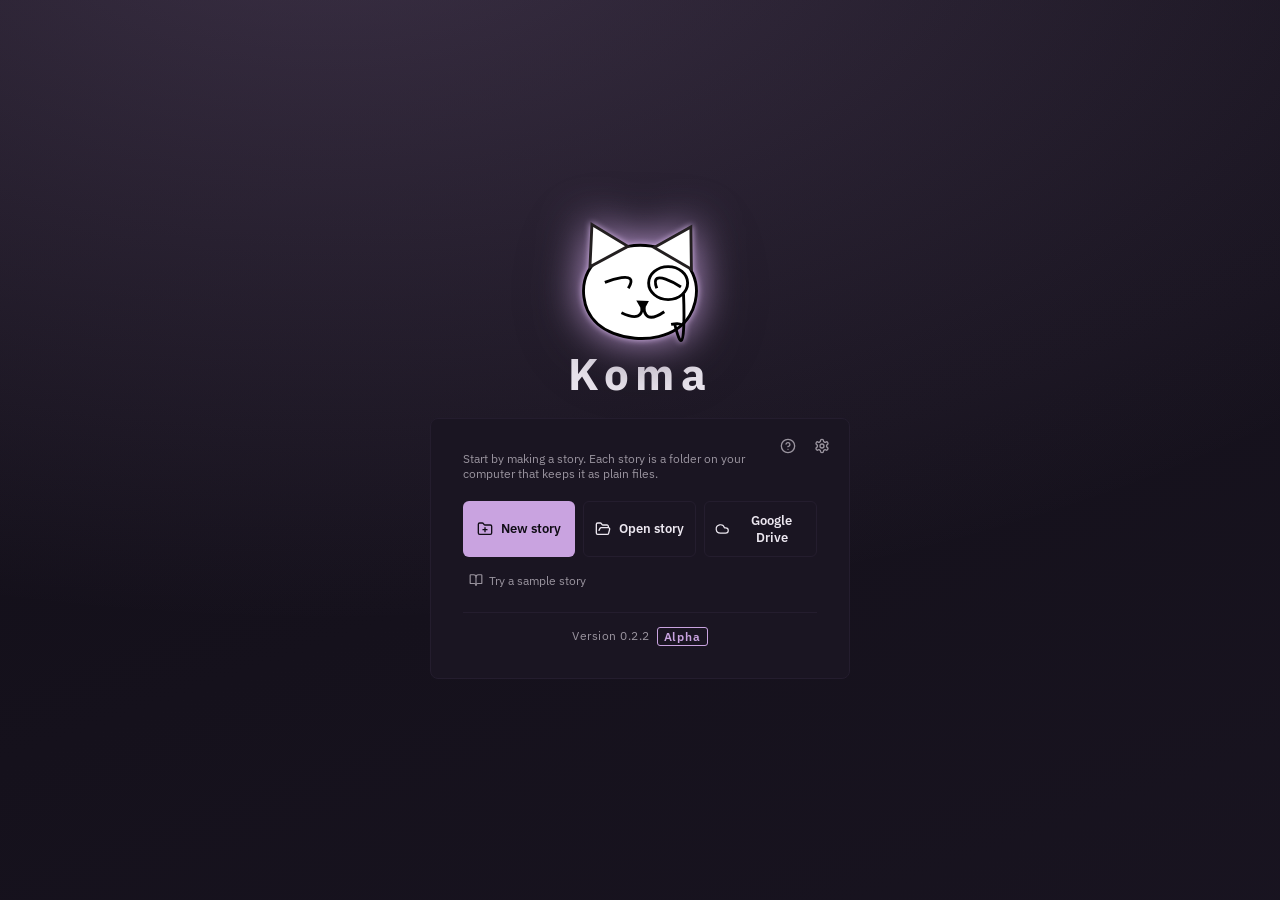
==== commit 362c977a: "Koma web 0.2.2 silversaka/koma@6f0a8aeebc2f012144f156e1e99b2462b5627185" ====
--- a/index.html
+++ b/index.html
@@ -7,8 +7,8 @@
     <meta name="viewport" content="width=device-width, initial-scale=1.0" />
     <link rel="icon" href="/favicon.svg" type="image/svg+xml" />
     <title>Koma</title>
-    <script type="module" crossorigin src="/assets/index-CTwBYltY.js"></script>
-    <link rel="stylesheet" crossorigin href="/assets/index-Bhe7zWVq.css">
+    <script type="module" crossorigin src="/assets/index-BvUNEsMQ.js"></script>
+    <link rel="stylesheet" crossorigin href="/assets/index-CYt-mj1U.css">
   </head>
   <body>
     <div id="root"></div>
--- a/assets/index-CYt-mj1U.css
+++ b/assets/index-CYt-mj1U.css
@@ -0,0 +1 @@
+.ps-page-surface{--ps-paper: color-mix(in srgb, var(--accent) 5%, #f2ecdc);--ps-ink: #1b1f26;--ps-accent: color-mix(in srgb, var(--accent) 34%, #33261a);--ps-muted: color-mix(in srgb, var(--accent) 18%, #6b6250);--ps-rule: color-mix(in srgb, var(--accent) 26%, #d8cdb0);--ps-caption-bg: color-mix(in srgb, var(--accent) 15%, #f0e8d2);--ps-caption-border: color-mix(in srgb, var(--accent) 42%, #b7a67a);--ps-dialogue-bg: color-mix(in srgb, var(--accent) 7%, #eae6da);background:var(--ps-paper);max-width:calc(760px * var(--text-scale, 1));min-height:700px;margin:0 auto;border-radius:4px;box-shadow:0 25px 50px -12px #00000080;padding:40px 48px;font-family:"Courier Prime",var(--font-ja),monospace;font-size:calc(16px * var(--text-scale, 1));line-height:1.55;color:var(--ps-ink);position:relative}.ps-page-surface .ProseMirror{outline:none}.ps-block{border:none;outline:none;white-space:pre-wrap}.ps-page{margin-top:30px;font-style:italic;text-align:center;font-size:calc(12px * var(--text-scale, 1));color:var(--ps-muted)}.ps-page:first-child{margin-top:0}.ps-page-label{display:flex;align-items:center;gap:12px;color:var(--ps-accent);font-size:calc(12px * var(--text-scale, 1));letter-spacing:.15em;text-transform:uppercase;font-weight:700;font-family:"IBM Plex Sans",var(--font-ja),sans-serif;margin-bottom:8px}.ps-page-label:before,.ps-page-label:after{content:"";flex:1;height:1px;background:var(--ps-rule)}.ps-panel{margin-top:14px}.ps-panel-label{display:inline-block;background:var(--ps-accent);color:var(--ps-paper);font-size:calc(12px * var(--text-scale, 1));font-family:"IBM Plex Sans",var(--font-ja),sans-serif;text-transform:uppercase;letter-spacing:.05em;font-weight:700;padding:2px 8px;border-radius:3px;margin-bottom:4px}.ps-character{margin-left:36%;width:46%;margin-top:6px;text-transform:uppercase;font-weight:700}.ps-dialogue{margin-left:16%;width:62%;margin-top:2px;background:var(--ps-dialogue-bg);border-radius:10px;padding:4px 12px}.ps-caption{margin-left:4%;width:90%;margin-top:8px;background:var(--ps-caption-bg);border:1px solid var(--ps-caption-border);padding:5px 12px;font-style:italic}.ps-setting{margin-top:14px;padding-bottom:3px;border-bottom:1px solid var(--ps-rule);font-family:"IBM Plex Sans",var(--font-ja),sans-serif;font-weight:700;font-size:calc(12px * var(--text-scale, 1));letter-spacing:.08em;text-transform:uppercase;color:var(--ps-accent)}.ps-action{margin-top:8px}.ps-thought{margin-left:16%;width:62%;margin-top:2px;border:1.5px dotted var(--ps-caption-border);border-radius:14px;padding:4px 12px;font-style:italic}.ps-note{margin-top:10px;padding:3px 0 3px 10px;border-left:3px solid var(--ps-caption-border);font-family:"IBM Plex Sans",var(--font-ja),sans-serif;font-size:calc(12px * var(--text-scale, 1));color:var(--ps-muted)}.ps-sfx{margin-top:10px;margin-bottom:4px;text-align:center;font-weight:700;font-size:calc(20px * var(--text-scale, 1));color:#b56576;letter-spacing:.05em;text-transform:uppercase;transform:rotate(-2deg)}.ps-active{box-shadow:0 0 0 2px #c99a4b59;border-radius:3px}.ps-dialogue.ps-active{border-radius:10px}.ps-thought.ps-active{border-radius:14px}.ps-flash{animation:ps-flashbg .9s ease;border-radius:3px}@keyframes ps-flashbg{0%{background-color:#c99a4b59}to{background-color:transparent}}.ps-entity{cursor:default}.ps-entity-syntax{display:none}.ps-drag-handle{display:inline-flex;align-items:center;justify-content:center;flex-shrink:0;width:20px;height:20px;margin-right:5px;border-radius:5px;color:var(--ps-muted);cursor:grab;opacity:.32;transition:opacity .12s ease,background-color .12s ease,color .12s ease;vertical-align:middle}.ps-drag-handle-floating{position:absolute;z-index:2;margin:0;opacity:.7}.ps-drag-handle:hover{background:color-mix(in srgb,var(--ps-accent) 16%,transparent);color:var(--ps-accent)}.ps-drag-handle:active{cursor:grabbing}.ps-drag-handle svg{width:15px;height:15px}.ps-drag-source{opacity:.4;filter:saturate(.6);transition:opacity .12s ease}.ps-drop-before,.ps-drop-after{position:relative}.ps-drop-before:before,.ps-drop-after:after{content:"";position:absolute;left:-10px;right:-10px;height:3px;border-radius:2px;background:var(--ps-accent);box-shadow:0 0 0 3px color-mix(in srgb,var(--ps-accent) 22%,transparent);pointer-events:none}.ps-drop-before:before{top:-7px}.ps-drop-after:after{bottom:-7px}body.ps-dragging .ps-page-surface,body.ps-dragging .ps-page-surface *{cursor:grabbing!important;-webkit-user-select:none!important;user-select:none!important}.ps-drag-ghost{position:fixed;top:0;left:0;z-index:1000;display:flex;align-items:center;gap:7px;max-width:280px;padding:6px 10px;border-radius:6px;background:var(--ink800);border:1px solid var(--ps-accent);box-shadow:var(--shadow-md);pointer-events:none;will-change:transform}.ps-drag-ghost-type{flex-shrink:0;font-family:"IBM Plex Sans",var(--font-ja),sans-serif;font-size:12px;font-weight:700;text-transform:uppercase;letter-spacing:.06em;color:var(--accent)}.ps-drag-ghost-text{overflow:hidden;text-overflow:ellipsis;white-space:nowrap;font-family:"Courier Prime",var(--font-ja),monospace;font-size:12px;color:var(--text);opacity:.85}.ps-scene{margin-top:18px;font-weight:700;text-transform:uppercase}.ps-page-surface[data-kind=screenplay] .ps-action{margin-top:10px}.ps-page-surface[data-kind=screenplay] .ps-character{margin-left:37%;width:45%;margin-top:12px;font-weight:400}.ps-parenthetical{margin-left:30%;width:34%}.ps-parenthetical:before{content:"("}.ps-parenthetical:after{content:")"}.ps-page-surface[data-kind=screenplay] .ps-dialogue{margin-left:22%;width:52%;margin-top:0;padding:0;background:none;border-radius:0}.ps-transition{margin-top:12px;text-align:right;text-transform:uppercase}.ps-page-surface[data-kind=novel]{font-family:Georgia,"Times New Roman",var(--font-ja),serif;line-height:1.7}.ps-paragraph{margin-top:12px}.ps-paragraph:first-child{margin-top:0}.ps-heading{margin-top:28px;margin-bottom:4px;font-weight:700;font-size:calc(20px * var(--text-scale, 1))}.ps-sceneBreak{margin:20px 0;min-height:1.7em;text-align:center;color:var(--ps-muted)}.ps-sceneBreak:before{content:"* * *";letter-spacing:.4em}@font-face{font-family:Courier Prime;font-style:normal;font-display:swap;font-weight:400;src:url(/assets/courier-prime-latin-ext-400-normal-B-EsvyE4.woff2) format("woff2"),url(/assets/courier-prime-latin-ext-400-normal-CKOCNFvK.woff) format("woff");unicode-range:U+0100-02BA,U+02BD-02C5,U+02C7-02CC,U+02CE-02D7,U+02DD-02FF,U+0304,U+0308,U+0329,U+1D00-1DBF,U+1E00-1E9F,U+1EF2-1EFF,U+2020,U+20A0-20AB,U+20AD-20C0,U+2113,U+2C60-2C7F,U+A720-A7FF}@font-face{font-family:Courier Prime;font-style:normal;font-display:swap;font-weight:400;src:url(/assets/courier-prime-latin-400-normal-BbyBr73r.woff2) format("woff2"),url(/assets/courier-prime-latin-400-normal-BAlbUm6l.woff) format("woff");unicode-range:U+0000-00FF,U+0131,U+0152-0153,U+02BB-02BC,U+02C6,U+02DA,U+02DC,U+0304,U+0308,U+0329,U+2000-206F,U+20AC,U+2122,U+2191,U+2193,U+2212,U+2215,U+FEFF,U+FFFD}@font-face{font-family:Courier Prime;font-style:normal;font-display:swap;font-weight:700;src:url(/assets/courier-prime-latin-ext-700-normal-ByMJlNdM.woff2) format("woff2"),url(/assets/courier-prime-latin-ext-700-normal-BIFoAzHx.woff) format("woff");unicode-range:U+0100-02BA,U+02BD-02C5,U+02C7-02CC,U+02CE-02D7,U+02DD-02FF,U+0304,U+0308,U+0329,U+1D00-1DBF,U+1E00-1E9F,U+1EF2-1EFF,U+2020,U+20A0-20AB,U+20AD-20C0,U+2113,U+2C60-2C7F,U+A720-A7FF}@font-face{font-family:Courier Prime;font-style:normal;font-display:swap;font-weight:700;src:url(/assets/courier-prime-latin-700-normal-D1YCjmaD.woff2) format("woff2"),url(/assets/courier-prime-latin-700-normal-CVvp4Sof.woff) format("woff");unicode-range:U+0000-00FF,U+0131,U+0152-0153,U+02BB-02BC,U+02C6,U+02DA,U+02DC,U+0304,U+0308,U+0329,U+2000-206F,U+20AC,U+2122,U+2191,U+2193,U+2212,U+2215,U+FEFF,U+FFFD}@font-face{font-family:IBM Plex Sans;font-style:normal;font-display:swap;font-weight:400;src:url(/assets/ibm-plex-sans-cyrillic-ext-400-normal-g30qAdWV.woff2) format("woff2"),url(/assets/ibm-plex-sans-cyrillic-ext-400-normal-Dsrv2Tcn.woff) format("woff");unicode-range:U+0460-052F,U+1C80-1C8A,U+20B4,U+2DE0-2DFF,U+A640-A69F,U+FE2E-FE2F}@font-face{font-family:IBM Plex Sans;font-style:normal;font-display:swap;font-weight:400;src:url(/assets/ibm-plex-sans-cyrillic-400-normal-DZqxrq2p.woff2) format("woff2"),url(/assets/ibm-plex-sans-cyrillic-400-normal-BTotfTJu.woff) format("woff");unicode-range:U+0301,U+0400-045F,U+0490-0491,U+04B0-04B1,U+2116}@font-face{font-family:IBM Plex Sans;font-style:normal;font-display:swap;font-weight:400;src:url(/assets/ibm-plex-sans-greek-400-normal-_efipK4i.woff2) format("woff2"),url(/assets/ibm-plex-sans-greek-400-normal-D9ESIMu3.woff) format("woff");unicode-range:U+0370-0377,U+037A-037F,U+0384-038A,U+038C,U+038E-03A1,U+03A3-03FF}@font-face{font-family:IBM Plex Sans;font-style:normal;font-display:swap;font-weight:400;src:url(/assets/ibm-plex-sans-vietnamese-400-normal-DG4YqDda.woff2) format("woff2"),url(/assets/ibm-plex-sans-vietnamese-400-normal-fK1oJ5dG.woff) format("woff");unicode-range:U+0102-0103,U+0110-0111,U+0128-0129,U+0168-0169,U+01A0-01A1,U+01AF-01B0,U+0300-0301,U+0303-0304,U+0308-0309,U+0323,U+0329,U+1EA0-1EF9,U+20AB}@font-face{font-family:IBM Plex Sans;font-style:normal;font-display:swap;font-weight:400;src:url(/assets/ibm-plex-sans-latin-ext-400-normal-C5H60-Va.woff2) format("woff2"),url(/assets/ibm-plex-sans-latin-ext-400-normal-RBey6euL.woff) format("woff");unicode-range:U+0100-02BA,U+02BD-02C5,U+02C7-02CC,U+02CE-02D7,U+02DD-02FF,U+0304,U+0308,U+0329,U+1D00-1DBF,U+1E00-1E9F,U+1EF2-1EFF,U+2020,U+20A0-20AB,U+20AD-20C0,U+2113,U+2C60-2C7F,U+A720-A7FF}@font-face{font-family:IBM Plex Sans;font-style:normal;font-display:swap;font-weight:400;src:url(/assets/ibm-plex-sans-latin-400-normal-CDDApCn2.woff2) format("woff2"),url(/assets/ibm-plex-sans-latin-400-normal-CYLoc0-x.woff) format("woff");unicode-range:U+0000-00FF,U+0131,U+0152-0153,U+02BB-02BC,U+02C6,U+02DA,U+02DC,U+0304,U+0308,U+0329,U+2000-206F,U+20AC,U+2122,U+2191,U+2193,U+2212,U+2215,U+FEFF,U+FFFD}@font-face{font-family:IBM Plex Sans;font-style:normal;font-display:swap;font-weight:500;src:url(/assets/ibm-plex-sans-cyrillic-ext-500-normal-Cs5J6C77.woff2) format("woff2"),url(/assets/ibm-plex-sans-cyrillic-ext-500-normal-DB5PtV2g.woff) format("woff");unicode-range:U+0460-052F,U+1C80-1C8A,U+20B4,U+2DE0-2DFF,U+A640-A69F,U+FE2E-FE2F}@font-face{font-family:IBM Plex Sans;font-style:normal;font-display:swap;font-weight:500;src:url(/assets/ibm-plex-sans-cyrillic-500-normal-CocWQlwt.woff2) format("woff2"),url(/assets/ibm-plex-sans-cyrillic-500-normal-ByOcLdNv.woff) format("woff");unicode-range:U+0301,U+0400-045F,U+0490-0491,U+04B0-04B1,U+2116}@font-face{font-family:IBM Plex Sans;font-style:normal;font-display:swap;font-weight:500;src:url(/assets/ibm-plex-sans-greek-500-normal-JMMifIXV.woff2) format("woff2"),url(/assets/ibm-plex-sans-greek-500-normal-CuWXN6rf.woff) format("woff");unicode-range:U+0370-0377,U+037A-037F,U+0384-038A,U+038C,U+038E-03A1,U+03A3-03FF}@font-face{font-family:IBM Plex Sans;font-style:normal;font-display:swap;font-weight:500;src:url(/assets/ibm-plex-sans-vietnamese-500-normal-e4dixQRQ.woff2) format("woff2"),url(/assets/ibm-plex-sans-vietnamese-500-normal-BEb3_waV.woff) format("woff");unicode-range:U+0102-0103,U+0110-0111,U+0128-0129,U+0168-0169,U+01A0-01A1,U+01AF-01B0,U+0300-0301,U+0303-0304,U+0308-0309,U+0323,U+0329,U+1EA0-1EF9,U+20AB}@font-face{font-family:IBM Plex Sans;font-style:normal;font-display:swap;font-weight:500;src:url(/assets/ibm-plex-sans-latin-ext-500-normal-DakdToA3.woff2) format("woff2"),url(/assets/ibm-plex-sans-latin-ext-500-normal-D0aIdm-b.woff) format("woff");unicode-range:U+0100-02BA,U+02BD-02C5,U+02C7-02CC,U+02CE-02D7,U+02DD-02FF,U+0304,U+0308,U+0329,U+1D00-1DBF,U+1E00-1E9F,U+1EF2-1EFF,U+2020,U+20A0-20AB,U+20AD-20C0,U+2113,U+2C60-2C7F,U+A720-A7FF}@font-face{font-family:IBM Plex Sans;font-style:normal;font-display:swap;font-weight:500;src:url(/assets/ibm-plex-sans-latin-500-normal-6ng42L7E.woff2) format("woff2"),url(/assets/ibm-plex-sans-latin-500-normal-BgVn5rGT.woff) format("woff");unicode-range:U+0000-00FF,U+0131,U+0152-0153,U+02BB-02BC,U+02C6,U+02DA,U+02DC,U+0304,U+0308,U+0329,U+2000-206F,U+20AC,U+2122,U+2191,U+2193,U+2212,U+2215,U+FEFF,U+FFFD}@font-face{font-family:IBM Plex Sans;font-style:normal;font-display:swap;font-weight:600;src:url(/assets/ibm-plex-sans-cyrillic-ext-600-normal-DUMzJB7m.woff2) format("woff2"),url(/assets/ibm-plex-sans-cyrillic-ext-600-normal-Bz0x94Yp.woff) format("woff");unicode-range:U+0460-052F,U+1C80-1C8A,U+20B4,U+2DE0-2DFF,U+A640-A69F,U+FE2E-FE2F}@font-face{font-family:IBM Plex Sans;font-style:normal;font-display:swap;font-weight:600;src:url(/assets/ibm-plex-sans-cyrillic-600-normal-71GNu3SW.woff2) format("woff2"),url(/assets/ibm-plex-sans-cyrillic-600-normal-BGq0mW3O.woff) format("woff");unicode-range:U+0301,U+0400-045F,U+0490-0491,U+04B0-04B1,U+2116}@font-face{font-family:IBM Plex Sans;font-style:normal;font-display:swap;font-weight:600;src:url(/assets/ibm-plex-sans-greek-600-normal-DzTrcv_p.woff2) format("woff2"),url(/assets/ibm-plex-sans-greek-600-normal-D-CqTdkO.woff) format("woff");unicode-range:U+0370-0377,U+037A-037F,U+0384-038A,U+038C,U+038E-03A1,U+03A3-03FF}@font-face{font-family:IBM Plex Sans;font-style:normal;font-display:swap;font-weight:600;src:url(/assets/ibm-plex-sans-vietnamese-600-normal-DpPYBSTl.woff2) format("woff2"),url(/assets/ibm-plex-sans-vietnamese-600-normal-DgdngZtN.woff) format("woff");unicode-range:U+0102-0103,U+0110-0111,U+0128-0129,U+0168-0169,U+01A0-01A1,U+01AF-01B0,U+0300-0301,U+0303-0304,U+0308-0309,U+0323,U+0329,U+1EA0-1EF9,U+20AB}@font-face{font-family:IBM Plex Sans;font-style:normal;font-display:swap;font-weight:600;src:url(/assets/ibm-plex-sans-latin-ext-600-normal-DOrvGEcy.woff2) format("woff2"),url(/assets/ibm-plex-sans-latin-ext-600-normal-DIrixKbi.woff) format("woff");unicode-range:U+0100-02BA,U+02BD-02C5,U+02C7-02CC,U+02CE-02D7,U+02DD-02FF,U+0304,U+0308,U+0329,U+1D00-1DBF,U+1E00-1E9F,U+1EF2-1EFF,U+2020,U+20A0-20AB,U+20AD-20C0,U+2113,U+2C60-2C7F,U+A720-A7FF}@font-face{font-family:IBM Plex Sans;font-style:normal;font-display:swap;font-weight:600;src:url(/assets/ibm-plex-sans-latin-600-normal-CuJfVYMP.woff2) format("woff2"),url(/assets/ibm-plex-sans-latin-600-normal-Cu4Hd6ag.woff) format("woff");unicode-range:U+0000-00FF,U+0131,U+0152-0153,U+02BB-02BC,U+02C6,U+02DA,U+02DC,U+0304,U+0308,U+0329,U+2000-206F,U+20AC,U+2122,U+2191,U+2193,U+2212,U+2215,U+FEFF,U+FFFD}@font-face{font-family:IBM Plex Sans;font-style:normal;font-display:swap;font-weight:700;src:url(/assets/ibm-plex-sans-cyrillic-ext-700-normal-BmRLXWpJ.woff2) format("woff2"),url(/assets/ibm-plex-sans-cyrillic-ext-700-normal-DCQwxkRk.woff) format("woff");unicode-range:U+0460-052F,U+1C80-1C8A,U+20B4,U+2DE0-2DFF,U+A640-A69F,U+FE2E-FE2F}@font-face{font-family:IBM Plex Sans;font-style:normal;font-display:swap;font-weight:700;src:url(/assets/ibm-plex-sans-cyrillic-700-normal-D_uavGvn.woff2) format("woff2"),url(/assets/ibm-plex-sans-cyrillic-700-normal-RFb1v-CK.woff) format("woff");unicode-range:U+0301,U+0400-045F,U+0490-0491,U+04B0-04B1,U+2116}@font-face{font-family:IBM Plex Sans;font-style:normal;font-display:swap;font-weight:700;src:url(/assets/ibm-plex-sans-greek-700-normal-wyJ6jzdA.woff2) format("woff2"),url(/assets/ibm-plex-sans-greek-700-normal-CkZN0sRy.woff) format("woff");unicode-range:U+0370-0377,U+037A-037F,U+0384-038A,U+038C,U+038E-03A1,U+03A3-03FF}@font-face{font-family:IBM Plex Sans;font-style:normal;font-display:swap;font-weight:700;src:url(/assets/ibm-plex-sans-vietnamese-700-normal-CkEo6LDy.woff2) format("woff2"),url(/assets/ibm-plex-sans-vietnamese-700-normal-BV5B8Are.woff) format("woff");unicode-range:U+0102-0103,U+0110-0111,U+0128-0129,U+0168-0169,U+01A0-01A1,U+01AF-01B0,U+0300-0301,U+0303-0304,U+0308-0309,U+0323,U+0329,U+1EA0-1EF9,U+20AB}@font-face{font-family:IBM Plex Sans;font-style:normal;font-display:swap;font-weight:700;src:url(/assets/ibm-plex-sans-latin-ext-700-normal-aMgXseD4.woff2) format("woff2"),url(/assets/ibm-plex-sans-latin-ext-700-normal-DZH6Xh-4.woff) format("woff");unicode-range:U+0100-02BA,U+02BD-02C5,U+02C7-02CC,U+02CE-02D7,U+02DD-02FF,U+0304,U+0308,U+0329,U+1D00-1DBF,U+1E00-1E9F,U+1EF2-1EFF,U+2020,U+20A0-20AB,U+20AD-20C0,U+2113,U+2C60-2C7F,U+A720-A7FF}@font-face{font-family:IBM Plex Sans;font-style:normal;font-display:swap;font-weight:700;src:url(/assets/ibm-plex-sans-latin-700-normal-Bxkt5Cjx.woff2) format("woff2"),url(/assets/ibm-plex-sans-latin-700-normal-Bth3BMcD.woff) format("woff");unicode-range:U+0000-00FF,U+0131,U+0152-0153,U+02BB-02BC,U+02C6,U+02DA,U+02DC,U+0304,U+0308,U+0329,U+2000-206F,U+20AC,U+2122,U+2191,U+2193,U+2212,U+2215,U+FEFF,U+FFFD}:root{--z-screen-float: 100;--z-notice: 900;--z-modal: 2000;--z-alert: 2200;--z-menu-over-modal: 2500;--z-tour: 3000;--z-crash: 9999;--warning: #e09a53;--comment-mark: #e0c35a;--revised: #e0a35a;--flashback: #6ba8e0;--flashback-text: #9cc6ef;--flash-forward: #d283c8;--flash-forward-text: #e3aedc;--on-accent: #17131c;--petal-blush: #d68fa8;--ink900: #100d16;--ink800: #1a1522;--ink700: #241d2e;--ink600: #332a3f;--accent: #c9a3e0;--accent-light: #d9bceb;--text: #ece7f0;--muted: #8b8591;--danger: #b56576;--danger-light: #cf8b98;--positive: #8fcfa8;--font-ja: "Hiragino Sans", "Hiragino Kaku Gothic ProN", "Yu Gothic Medium", "Yu Gothic", YuGothic, Meiryo, "Noto Sans CJK JP", "Noto Sans JP";--surface: rgba(26, 21, 34, .55);--glass-blur: blur(18px);--transition-fast: .12s ease;--transition-base: .18s ease;--radius-sm: 4px;--radius-md: 8px;--radius-lg: 12px;--shadow-sm: 0 2px 10px rgba(10, 6, 16, .32);--shadow-md: 0 8px 28px rgba(10, 6, 16, .42)}*{box-sizing:border-box}*{scrollbar-width:thin;scrollbar-color:var(--ink600) transparent}*::-webkit-scrollbar{width:10px;height:10px}*::-webkit-scrollbar-track{background:transparent}*::-webkit-scrollbar-thumb{background-color:var(--ink600);border-radius:6px;border:2px solid transparent;background-clip:padding-box}*::-webkit-scrollbar-thumb:hover{background-color:var(--accent);background-clip:padding-box}*::-webkit-scrollbar-corner{background:transparent}html,body,#root{height:100%;margin:0}body{font-family:"IBM Plex Sans",var(--font-ja),sans-serif;background:var(--ink900);color:var(--text)}button,input,select,textarea{font-family:inherit;transition:background-color var(--transition-fast),border-color var(--transition-fast),color var(--transition-fast),box-shadow var(--transition-fast),opacity var(--transition-fast),transform .1s ease}button:not(:disabled){cursor:pointer}button:active:not(:disabled){transform:scale(.97)}:focus-visible{outline:2px solid var(--accent);outline-offset:2px}@keyframes fadeIn{0%{opacity:0;transform:translateY(4px)}to{opacity:1;transform:translateY(0)}}.app-background{position:fixed;top:0;right:0;bottom:0;left:0;z-index:-1;overflow:hidden;pointer-events:none}.app-background.inline{position:absolute;border-radius:inherit}.app-background-gradient{position:absolute;top:-10%;right:-10%;bottom:-10%;left:-10%;background:radial-gradient(ellipse 75% 55% at 15% 0%,color-mix(in srgb,var(--accent) 22%,transparent),transparent 60%),radial-gradient(ellipse 65% 55% at 90% 100%,color-mix(in srgb,var(--accent-light) 14%,transparent),transparent 60%),linear-gradient(160deg,var(--ink900) 0%,var(--ink800) 55%,var(--ink900) 100%);background-size:200% 200%;animation:app-background-drift 24s ease-in-out infinite}.app-background-layer{position:absolute;top:0;right:0;bottom:0;left:0;overflow:hidden}.app-background.paused,.app-background.paused *{animation-play-state:paused}.app-background-canvas{position:absolute;top:0;right:0;bottom:0;left:0;width:100%;height:100%;display:block}.app-background-petal{position:absolute;top:-10px;border-radius:60% 40%;opacity:0;animation:app-background-fall linear infinite}.app-background-custom{position:absolute;top:0;right:0;bottom:0;left:0;background-size:cover;background-position:center}@keyframes app-background-drift{0%,to{background-position:0% 0%}50%{background-position:100% 100%}}@keyframes app-background-fall{0%{transform:translateY(-10px) rotate(0);opacity:0}10%{opacity:.75}90%{opacity:.6}to{transform:translateY(105vh) rotate(220deg);opacity:0}}@media (prefers-reduced-motion: reduce){.app-background-gradient,.app-background-petal,.app-background-cloud,.app-background-wave,.app-background-code,.app-background-gear,.app-background-casing{animation:none}.app-background-petal,.app-background-casing{opacity:.3}}@media (prefers-reduced-transparency: reduce),(prefers-contrast: more){:root{--surface: var(--ink800) !important;--glass-blur: none !important}*,*:before,*:after{backdrop-filter:none!important;-webkit-backdrop-filter:none!important}}@media (prefers-contrast: more){:root{--muted: var(--text) !important}}.app-main{display:contents}.visually-hidden{position:absolute;width:1px;height:1px;padding:0;margin:-1px;overflow:hidden;clip:rect(0 0 0 0);white-space:nowrap;border:0}.app-shell{position:relative;width:100%;height:100vh;display:flex;background:transparent;animation:fadeIn var(--transition-base) ease-out}.rail{background:var(--surface);backdrop-filter:var(--glass-blur);-webkit-backdrop-filter:var(--glass-blur);width:calc(76px * var(--text-scale, 1));border-right:1px solid var(--ink700);display:flex;flex-direction:column;align-items:center;padding:16px 0;flex-shrink:0;overflow-y:auto;scrollbar-width:none}.rail-label{width:100%;color:var(--muted);font-size:calc(12px * var(--text-scale, 1));margin-bottom:8px;font-weight:600;background:none;border:none;border-left:2px solid transparent;cursor:pointer;padding:8px 0;transition:color var(--transition-fast),background-color var(--transition-fast),border-color var(--transition-fast)}.rail-label:hover:not(.active){background:var(--ink800);color:var(--text)}.rail-label.active{background:var(--ink700);color:var(--accent);border-left-color:var(--accent)}.rail-back{width:100%;display:flex;flex-direction:column;align-items:center;gap:2px;padding:6px 0;margin-bottom:16px;background:transparent;border:none;color:var(--muted);cursor:pointer;transition:background-color var(--transition-fast),color var(--transition-fast)}.rail-back:hover:not(:disabled){background:var(--ink800);color:var(--text)}.rail-back:disabled{opacity:.5;cursor:not-allowed}.rail-back span{font-size:calc(12px * var(--text-scale, 1))}.rail-item{position:relative;width:100%;display:flex;flex-direction:column}.rail-detach{position:absolute;top:4px;right:4px;display:flex;align-items:center;justify-content:center;width:24px;height:24px;padding:0;background:var(--ink900);border:1px solid var(--ink600);border-radius:4px;color:var(--muted);cursor:pointer;opacity:0;visibility:hidden;transition:opacity var(--transition-fast),color var(--transition-fast),border-color var(--transition-fast)}.rail-item:hover .rail-detach,.rail-item:focus-within .rail-detach,.rail-detach:focus-visible{opacity:1;visibility:visible}.rail-detach:hover{color:var(--accent);border-color:var(--accent)}body.detached-window .rail{display:contents}body.detached-window .rail>:not(.rail-save-status){display:none}body.detached-window .rail-save-status{position:fixed;left:10px;bottom:10px;z-index:5;margin:0;padding:6px 8px;border:1px solid var(--ink700);border-radius:8px;background:var(--surface)}.detached-loading{color:var(--muted);font-size:calc(12px * var(--text-scale, 1))}.rail-button{width:100%;display:flex;flex-direction:column;align-items:center;gap:4px;padding:12px 0;margin-bottom:4px;background:transparent;border:none;border-left:2px solid transparent;color:var(--muted);cursor:pointer;transition:background-color var(--transition-fast),color var(--transition-fast),border-color var(--transition-fast)}.rail-button:hover:not(.active):not(:disabled){background:var(--ink800);color:var(--text)}.rail-button.active{background:var(--ink700);color:var(--accent);border-left-color:var(--accent)}.rail-button:disabled{opacity:.35;cursor:not-allowed}.rail-button span{font-size:calc(12px * var(--text-scale, 1))}.rail-divider{flex-shrink:0;width:56%;height:1px;margin:6px 0 10px;background:var(--ink700)}.rail-settings{margin-top:auto;border-top:1px solid var(--ink700);padding-top:12px}.rail-save-status{display:flex;flex-direction:column;align-items:center;gap:4px;margin-top:10px;padding-top:10px;border-top:1px solid var(--ink700);color:var(--accent);font-size:calc(12px * var(--text-scale, 1));animation:fadeIn var(--transition-base);transition:opacity var(--transition-base),color var(--transition-base)}.rail-save-status--saved{color:var(--text)}.rail-save-status--unsaved{color:var(--warning)}.rail-save-status--settled svg{opacity:.4}.rail-save-spin{animation:rail-save-spin .9s linear infinite}@keyframes rail-save-spin{0%{transform:rotate(0)}to{transform:rotate(360deg)}}input[type=number]{-webkit-appearance:textfield;appearance:textfield;-moz-appearance:textfield}input[type=number]::-webkit-inner-spin-button,input[type=number]::-webkit-outer-spin-button{-webkit-appearance:none;margin:0}.number-input{position:relative;display:inline-flex;min-width:0}.number-input>input{flex:1;min-width:0;width:100%}.number-input-steps{position:absolute;top:3px;right:3px;bottom:3px;display:flex;flex-direction:column;gap:1px;width:16px}.number-input-steps button{flex:1;display:flex;align-items:center;justify-content:center;min-height:0;padding:0;border:none;border-radius:3px;background:color-mix(in srgb,var(--text) 7%,transparent);color:var(--muted);cursor:pointer;transition:background var(--transition-fast),color var(--transition-fast)}.number-input-steps button:hover{background:color-mix(in srgb,var(--accent) 28%,transparent);color:var(--text)}.number-input-steps button:active{background:color-mix(in srgb,var(--accent) 45%,transparent)}.image-pick-menu{position:fixed;z-index:var(--z-menu-over-modal);display:flex;flex-direction:column;gap:4px;padding:8px;border-radius:var(--radius-lg);border:1px solid color-mix(in srgb,var(--text) 14%,transparent);background:color-mix(in srgb,var(--ink800) 88%,transparent);backdrop-filter:var(--glass-blur);-webkit-backdrop-filter:var(--glass-blur);box-shadow:var(--shadow-md);color:var(--text);animation:fadeIn var(--transition-base) ease-out}.image-pick-preview{display:block;width:100%;height:120px;object-fit:contain;margin-bottom:4px;border-radius:var(--radius-md);background:color-mix(in srgb,var(--text) 5%,transparent)}.image-pick-menu button{display:flex;align-items:center;gap:8px;width:100%;padding:7px 10px;border:none;border-radius:var(--radius-md);background:transparent;color:var(--text);font:inherit;font-size:calc(13px * var(--text-scale, 1));text-align:left;cursor:pointer}.image-pick-menu button:hover,.image-pick-menu button:focus-visible{outline:none;background:color-mix(in srgb,var(--accent) 22%,transparent)}.image-pick-menu button:focus-visible{outline:2px solid var(--accent);outline-offset:-2px}.image-pick-menu button:first-of-type{color:var(--accent-light)}.image-pick-hint{padding:2px 10px 0;font-size:calc(12px * var(--text-scale, 1));color:var(--muted)}.md-picture{display:inline-flex;align-items:center;gap:4px;padding:0 6px;border:1px dashed color-mix(in srgb,var(--muted) 60%,transparent);border-radius:var(--radius-sm);color:var(--muted);font-size:.9em}.md-plain-link{text-decoration:underline dotted}.error-boundary{position:fixed;top:0;right:0;bottom:0;left:0;z-index:var(--z-crash);display:flex;align-items:center;justify-content:center;padding:24px;background:var(--ink900);overflow-y:auto}.error-boundary-card{width:100%;max-width:620px;background:var(--ink800);border:1px solid var(--ink700);border-top:3px solid var(--danger-light);border-radius:8px;padding:22px 24px}.error-boundary-title{color:var(--text);font-size:calc(16px * var(--text-scale, 1));font-weight:700;margin-bottom:8px}.error-boundary-message{color:var(--danger-light);font-family:ui-monospace,SF Mono,Consolas,monospace;font-size:calc(12px * var(--text-scale, 1));line-height:1.5;background:var(--ink900);border:1px solid var(--ink700);border-radius:var(--radius-sm);padding:8px 10px;word-break:break-word}.error-boundary-hint{color:var(--muted);font-size:calc(12px * var(--text-scale, 1));line-height:1.6;margin-top:12px}.error-boundary-details{margin-top:14px}.error-boundary-details summary{color:var(--muted);font-size:calc(12px * var(--text-scale, 1));cursor:pointer}.error-boundary-details pre{margin-top:8px;max-height:260px;overflow:auto;background:var(--ink900);border:1px solid var(--ink700);border-radius:var(--radius-sm);padding:10px;color:var(--muted);font-size:calc(12px * var(--text-scale, 1));line-height:1.5;white-space:pre-wrap;word-break:break-word}.error-boundary-actions{display:flex;gap:8px;margin-top:18px}.error-boundary-actions button{padding:8px 14px;background:var(--accent);color:var(--ink900);border:none;border-radius:6px;font-family:inherit;font-size:calc(12px * var(--text-scale, 1));font-weight:600;cursor:pointer}.error-boundary-actions button:hover{background:var(--accent-light)}.error-boundary-actions button.muted{background:transparent;border:1px solid var(--ink600);color:var(--muted);font-weight:400}.error-boundary-actions button.muted:hover{background:var(--ink700);color:var(--text)}.side-panels-toggle{display:none}@media (max-width: 820px){.side-panels-toggle{position:fixed;left:calc(76px * var(--text-scale, 1) + 12px);bottom:12px;z-index:var(--z-screen-float, 40);display:inline-flex;align-items:center;gap:6px;min-height:32px;padding:6px 12px;border:1px solid var(--ink600);border-radius:16px;background:var(--ink800);color:var(--text);font:inherit;font-size:calc(13px * var(--text-scale, 1));cursor:pointer;box-shadow:0 4px 14px #0000004d}body:not(:has(.app-shell .sidebar,.app-shell .inspector,.app-shell .chat-sidebar)) .side-panels-toggle{display:none}.side-panels-toggle:focus-visible{outline:2px solid var(--accent);outline-offset:2px}.app-shell .sidebar,.app-shell .inspector,.app-shell .chat-sidebar{display:none}body.side-panels-open .app-shell .sidebar,body.side-panels-open .app-shell .inspector,body.side-panels-open .app-shell .chat-sidebar{display:flex;position:absolute;top:0;bottom:0;z-index:30;max-width:calc((100% - 76px * var(--text-scale, 1)) / 2);padding-bottom:56px;box-sizing:border-box;box-shadow:0 0 24px #0006}body.side-panels-open .app-shell .sidebar{left:calc(76px * var(--text-scale, 1))}body.side-panels-open .app-shell .inspector,body.side-panels-open .app-shell .chat-sidebar{right:0}}.screen-hint{display:flex;align-items:flex-start;gap:10px;margin:8px 16px;padding:10px 12px;border:1px solid var(--ink600);border-radius:8px;background:var(--ink800);color:var(--text);font-size:calc(13px * var(--text-scale, 1));line-height:1.5}.screen-hint svg{flex-shrink:0;margin-top:2px;color:var(--accent-light)}.screen-hint p{flex:1;margin:0}.screen-hint button{flex-shrink:0;min-height:28px;padding:4px 12px;border:1px solid var(--accent);border-radius:6px;background:none;color:var(--accent-light);font:inherit;cursor:pointer}.screen-hint button:hover{background:var(--accent);color:var(--ink900)}.screen-hint button:focus-visible{outline:2px solid var(--text);outline-offset:2px}.sidebar{background:var(--ink800);width:230px;border-right:1px solid var(--ink700);display:flex;flex-direction:column;flex-shrink:0}.sidebar-tabs{display:flex;border-bottom:1px solid var(--ink700)}.sidebar-tab{flex:1;display:flex;align-items:center;justify-content:center;gap:6px;padding:10px 0;font-size:calc(12px * var(--text-scale, 1));letter-spacing:.05em;color:var(--muted);background:transparent;border:none;border-bottom:2px solid transparent;cursor:pointer}.sidebar-tab:hover:not(.active){color:var(--text)}.sidebar-tab.active{color:var(--text);border-bottom-color:var(--accent)}.sidebar-list{flex:1;overflow-y:auto;padding:8px 0}.sidebar-nav-item{width:100%;text-align:left;padding:8px 16px;font-size:calc(12px * var(--text-scale, 1));background:transparent;border:none;color:var(--text);cursor:pointer;white-space:nowrap;overflow:hidden;display:flex;align-items:baseline;gap:6px}.sidebar-nav-item:hover{background:var(--ink700)}.sidebar-nav-item.active{color:var(--accent)}.sidebar-nav-item.page{font-weight:700}.sidebar-nav-item.panel{padding-left:28px}.cast-row{width:100%;padding:8px 16px;font-size:calc(12px * var(--text-scale, 1));display:flex;align-items:center;gap:8px;background:transparent;border:none;text-align:left;color:var(--text);cursor:pointer}.cast-row:hover{background:var(--ink800)}.cast-name{flex:1;min-width:0;display:flex;align-items:center;gap:5px;white-space:nowrap;overflow:hidden;text-overflow:ellipsis}.cast-speaks{flex:none;color:var(--accent)}.cast-type{flex:none;font-size:calc(12px * var(--text-scale, 1));letter-spacing:.06em;color:var(--muted);opacity:.75}.cast-row .count{flex:none;min-width:1.5em;text-align:right;color:var(--muted);font-variant-numeric:tabular-nums}.sidebar-empty{padding:14px 16px;font-size:calc(12px * var(--text-scale, 1));line-height:1.55;color:var(--muted)}.editor-column{position:relative;flex:1;display:flex;flex-direction:column;overflow:hidden}.editor-header{background:var(--surface);backdrop-filter:var(--glass-blur);-webkit-backdrop-filter:var(--glass-blur);border-bottom:1px solid var(--ink700);padding:12px 24px;flex-shrink:0}.editor-header .title{color:var(--text);font-size:calc(14px * var(--text-scale, 1));font-weight:600}.editor-header .path{color:var(--muted);font-family:"Courier Prime",var(--font-ja),monospace;font-size:calc(12px * var(--text-scale, 1))}.storyboard-page-tabs{background:var(--surface);backdrop-filter:var(--glass-blur);-webkit-backdrop-filter:var(--glass-blur);display:flex;align-items:center;gap:2px;padding:6px 24px;border-bottom:1px solid var(--ink700);overflow-x:auto;flex-shrink:0}.storyboard-page-tablist{display:flex;align-items:center;gap:2px;min-width:0;overflow-x:auto}.storyboard-page-tab{background:none;border-top:none;border-left:none;border-right:none;font-family:inherit;display:flex;align-items:center;gap:4px;color:var(--muted);font-size:calc(12px * var(--text-scale, 1));letter-spacing:.05em;padding:6px 10px;cursor:pointer;border-bottom:2px solid transparent;border-radius:var(--radius-sm) var(--radius-sm) 0 0;white-space:nowrap;transition:color var(--transition-fast),background-color var(--transition-fast),border-color var(--transition-fast)}.storyboard-page-tab:hover:not(.active){color:var(--text);background:var(--ink800)}.storyboard-page-tab.active{color:var(--text);border-bottom-color:var(--accent)}.storyboard-page-tab:focus-visible{outline:2px solid var(--accent);outline-offset:-2px}.storyboard-page-tab-delete{display:flex;align-items:center;justify-content:center;min-width:26px;min-height:26px;background:none;border:none;color:var(--muted);cursor:pointer;padding:2px;border-radius:3px;transition:opacity var(--transition-fast),color var(--transition-fast),background-color var(--transition-fast)}.storyboard-page-tab-delete:focus-visible{outline:2px solid var(--accent);outline-offset:1px}.storyboard-page-tab-delete:hover{color:var(--danger);background:var(--ink700)}.storyboard-page-tab-add{display:flex;align-items:center;justify-content:center;background:none;border:1px dashed var(--ink600);color:var(--muted);cursor:pointer;padding:5px 8px;border-radius:var(--radius-sm);margin-left:4px;transition:color var(--transition-fast),border-color var(--transition-fast),background-color var(--transition-fast)}.storyboard-page-tab-add:hover{color:var(--accent);border-color:var(--accent);background:var(--ink800)}.storyboard-panel-frame{border:2px solid var(--ink600);transition:border-color var(--transition-fast),background-color var(--transition-fast)}.storyboard-panel-frame.shaped{border:none}.storyboard-panel-frame.interactive:hover:not(.selected){border-color:var(--muted)}.storyboard-panel-frame.selected{border-color:var(--accent)}.storyboard-panel-outline{stroke:var(--ink600);stroke-width:.6;transition:stroke var(--transition-fast),stroke-width var(--transition-fast)}.storyboard-panel-outline.selected{stroke:var(--accent);stroke-width:1.2}.storyboard-resize-handle{position:absolute;right:0;bottom:0;width:14px;height:14px;background:var(--accent);cursor:nwse-resize;opacity:.35;transition:opacity var(--transition-fast)}.storyboard-resize-handle:hover,.storyboard-resize-handle.selected{opacity:1}.storyboard-vertex{position:absolute;width:9px;height:9px;margin:0;transform:translate(-50%,-50%);border-radius:50%;box-sizing:border-box;background:var(--accent);border:1px solid var(--ink900)}.storyboard-vertex.closer{width:14px;height:14px;pointer-events:auto;cursor:pointer;background:var(--ink900);border:2px solid var(--accent)}.storyboard-vertex.closer:hover{background:var(--accent)}.storyboard-vertex.editable{width:11px;height:11px;pointer-events:auto;cursor:grab;background:var(--ink900);border:2px solid var(--accent)}.storyboard-vertex.editable:hover{background:var(--accent)}.storyboard-vertex.editable:active{cursor:grabbing}.storyboard-info-button{position:absolute;top:2px;right:2px;pointer-events:auto;background:var(--ink800);color:var(--muted);border:1px solid var(--accent);border-radius:50%;width:16px;height:16px;display:flex;align-items:center;justify-content:center;z-index:6;padding:0;transition:background-color var(--transition-fast),color var(--transition-fast)}.storyboard-info-button:hover:not(.active){color:var(--text);background:var(--ink700)}.storyboard-info-button.active{background:var(--accent);color:var(--ink900)}.editor-toolbar{background:var(--surface);backdrop-filter:var(--glass-blur);-webkit-backdrop-filter:var(--glass-blur);border-bottom:1px solid var(--ink700);padding:8px 24px;display:flex;align-items:center;gap:6px;flex-wrap:wrap;flex-shrink:0}.editor-toolbar button{font-size:calc(12px * var(--text-scale, 1));padding:4px 10px;border-radius:var(--radius-sm);background:var(--ink700);color:var(--muted);border:none;cursor:pointer;font-weight:500}.editor-toolbar button:hover:not(:disabled):not(.active){background:var(--ink600);color:var(--text)}.editor-toolbar button.active{background:var(--accent);color:var(--ink900)}.editor-toolbar button.active:hover{background:var(--accent-light)}.editor-toolbar button:disabled{opacity:.4;cursor:not-allowed}.editor-toolbar .hint{color:var(--muted);font-size:calc(12px * var(--text-scale, 1));margin-left:8px}.toolbar-color-input{width:22px;height:22px;padding:0;border:none;border-radius:4px;background:none;cursor:pointer}.toolbar-color-input::-webkit-color-swatch-wrapper{padding:0}.toolbar-color-input::-webkit-color-swatch{border:1px solid var(--ink600);border-radius:4px}.toolbar-size-input{width:90px;accent-color:var(--accent)}.editor-scroll{flex:1;overflow-y:auto;padding:32px}.centered-screen{position:relative;z-index:1;width:100%;height:100vh;display:flex;align-items:center;justify-content:center;background:transparent;animation:fadeIn var(--transition-base) ease-out}.find-bar{background:var(--surface);backdrop-filter:var(--glass-blur);-webkit-backdrop-filter:var(--glass-blur);border:1px solid var(--ink700);border-radius:8px;box-shadow:var(--shadow-md);display:flex;flex-direction:column;gap:6px;padding:7px 8px;position:absolute;right:24px;top:10px;width:min(460px,calc(100% - 48px));z-index:30}.find-row{align-items:center;display:flex;gap:4px}.find-input{background:var(--ink900);border:1px solid var(--ink700);border-radius:4px;color:var(--text);flex:1;font-family:inherit;font-size:calc(12px * var(--text-scale, 1));min-width:0;outline:none;padding:4px 7px}.find-input:focus{border-color:var(--accent)}.find-count{color:var(--muted);font-size:calc(12px * var(--text-scale, 1));font-variant-numeric:tabular-nums;min-width:62px;text-align:right}.find-count.none{color:var(--danger-light)}.find-toggle-replace,.find-option,.find-step,.find-close{align-items:center;background:none;border:1px solid transparent;border-radius:4px;color:var(--muted);cursor:pointer;display:flex;justify-content:center;padding:3px}.find-toggle-replace:hover,.find-option:hover,.find-step:hover:not(:disabled),.find-close:hover{color:var(--text)}.find-option.on{border-color:var(--accent);color:var(--accent)}.find-step:disabled{cursor:default;opacity:.4}.find-replace-gap{flex-shrink:0;width:22px}.find-action{background:var(--ink700);border:none;border-radius:4px;color:var(--text);cursor:pointer;font-family:inherit;font-size:calc(12px * var(--text-scale, 1));padding:4px 9px;white-space:nowrap}.find-action:disabled{cursor:default;opacity:.45}.find-tags{align-items:flex-start;color:var(--muted);display:flex;font-size:calc(12px * var(--text-scale, 1));gap:6px;line-height:1.4;padding-left:26px}.find-result{color:var(--muted);font-size:calc(12px * var(--text-scale, 1));padding-left:26px}.find-action.primary{background:var(--accent);color:var(--ink900)}.find-put-back{background:none;border:none;color:var(--accent);cursor:pointer;font-family:inherit;font-size:inherit;margin-left:6px;padding:0;text-decoration:underline}.find-scope{align-items:center;display:flex;flex-wrap:wrap;gap:4px;padding-left:26px}.find-scope button{background:none;border:1px solid var(--ink700);border-radius:999px;color:var(--muted);cursor:pointer;font-family:inherit;font-size:calc(12px * var(--text-scale, 1));padding:2px 9px}.find-scope button:hover{color:var(--text)}.find-scope button.on{border-color:var(--accent);color:var(--accent)}.find-scope-note{color:var(--muted);font-size:calc(12px * var(--text-scale, 1));margin-left:4px}.find-confirm{background:var(--ink900);border:1px solid var(--ink700);border-radius:6px;margin-left:26px;padding:8px 10px}.find-confirm p{color:var(--text);font-size:calc(12px * var(--text-scale, 1));line-height:1.45;margin:0 0 8px}.find-confirm-actions{display:flex;gap:6px;justify-content:flex-end}.find-results{border-top:1px solid var(--ink700);display:flex;flex-direction:column;gap:8px;max-height:min(52vh,440px);overflow-y:auto;padding-top:6px}.find-chapter header{align-items:baseline;display:flex;gap:6px;padding:0 4px 2px}.find-chapter-name{color:var(--text);font-size:calc(12px * var(--text-scale, 1));font-weight:600;overflow:hidden;text-overflow:ellipsis;white-space:nowrap}.find-chapter-open{border:1px solid var(--accent);border-radius:999px;color:var(--accent);font-size:calc(12px * var(--text-scale, 1));padding:0 5px}.find-chapter-count{color:var(--muted);font-size:calc(12px * var(--text-scale, 1));font-variant-numeric:tabular-nums;margin-left:auto}.find-hit{align-items:baseline;background:none;border:none;border-radius:4px;color:var(--muted);cursor:pointer;display:flex;font-family:inherit;font-size:calc(12px * var(--text-scale, 1));gap:8px;padding:3px 4px;text-align:left;width:100%}.find-hit:hover,.find-hit:focus-visible{background:var(--ink800);color:var(--text);outline:none}.find-hit:focus-visible{outline:2px solid var(--accent);outline-offset:-2px}.find-hit-page{color:var(--muted);flex-shrink:0;font-size:calc(12px * var(--text-scale, 1));font-variant-numeric:tabular-nums;min-width:30px}.find-hit-text{flex:1;min-width:0;overflow:hidden;text-overflow:ellipsis;white-space:nowrap}.find-hit-text mark{background:color-mix(in srgb,var(--accent) 35%,transparent);border-radius:2px;color:var(--text)}.find-hit-tag{border:1px solid var(--ink700);border-radius:999px;flex-shrink:0;font-size:calc(12px * var(--text-scale, 1));padding:0 5px}.find-hit-more{color:var(--muted);font-size:calc(12px * var(--text-scale, 1));padding:2px 4px 0 42px}.ps-search-match{background:color-mix(in srgb,var(--accent) 22%,transparent);border-radius:2px}.ps-search-active{background:color-mix(in srgb,var(--accent) 55%,transparent);box-shadow:0 0 0 1px var(--accent)}.earlier-copies-modal{width:min(880px,calc(100vw - 48px))}.earlier-copies-body{display:grid;gap:14px;grid-template-columns:220px minmax(0,1fr)}@media (max-width: 640px){.earlier-copies-body{grid-template-columns:1fr}}.earlier-copies-list{display:flex;flex-direction:column;gap:4px;list-style:none;margin:0;max-height:min(60vh,520px);overflow-y:auto;padding:0}.earlier-copies-list button{background:none;border:1px solid transparent;border-radius:var(--radius-sm);color:var(--text);cursor:pointer;display:flex;flex-direction:column;font-family:inherit;gap:1px;padding:7px 9px;text-align:left;width:100%}.earlier-copies-list button:hover{background:var(--ink900)}.earlier-copies-list button.active{background:var(--ink900);border-color:var(--accent)}.earlier-copies-when{font-size:calc(12px * var(--text-scale, 1));font-weight:600}.earlier-copies-ago,.earlier-copies-words{color:var(--muted);font-size:calc(12px * var(--text-scale, 1))}.earlier-copies-detail{display:flex;flex-direction:column;gap:10px;min-width:0}.earlier-copies-summary{color:var(--text);font-size:calc(12px * var(--text-scale, 1))}.earlier-copies-summary .back{color:var(--positive)}.earlier-copies-summary .gone{color:var(--danger-light)}.earlier-copies-diff{background:var(--ink900);border:1px solid var(--ink700);border-radius:var(--radius-sm);font-family:"Courier Prime",var(--font-ja),monospace;font-size:calc(12px * var(--text-scale, 1));line-height:1.5;max-height:min(48vh,420px);overflow:auto;padding:6px 0}.diff-line{display:flex;gap:6px;padding:0 10px 0 4px;white-space:pre-wrap;word-break:break-word}.diff-mark{flex-shrink:0;text-align:center;width:12px}.diff-same{color:var(--muted)}.diff-back{background:color-mix(in srgb,var(--positive) 14%,transparent);color:var(--text)}.diff-gone{background:color-mix(in srgb,var(--danger-light) 14%,transparent);color:var(--text);text-decoration:line-through;text-decoration-color:color-mix(in srgb,var(--danger-light) 60%,transparent)}.diff-skipped{color:var(--muted);font-family:inherit;font-size:calc(12px * var(--text-scale, 1));font-style:italic;padding:4px 22px}.earlier-copies-open{background:none;border:none;color:var(--accent);cursor:pointer;font:inherit;padding:0;text-decoration:underline}.draft-switcher-history{align-items:center;background:none;border:none;border-top:1px solid var(--ink700);color:var(--muted);cursor:pointer;display:flex;font-family:inherit;font-size:calc(12px * var(--text-scale, 1));gap:6px;margin-top:4px;padding:8px 10px 4px;text-align:left;width:100%}.draft-switcher-history:hover{color:var(--text)}.sidebar-nav-label{flex:1;min-width:0;overflow:hidden;text-overflow:ellipsis;white-space:nowrap}.sidebar-nav-stats{color:var(--muted);flex-shrink:0;font-size:calc(12px * var(--text-scale, 1));font-variant-numeric:tabular-nums}.sidebar-nav-flag{align-self:center;background:var(--danger-light);border-radius:50%;flex-shrink:0;height:6px;width:6px}.counts{display:flex;flex-direction:column;gap:8px;padding:10px 12px}.counts-grid{display:grid;gap:6px 10px;grid-template-columns:1fr 1fr}.counts-grid div{color:var(--muted);font-size:calc(12px * var(--text-scale, 1))}.counts-grid strong{color:var(--text);display:block;font-size:calc(16px * var(--text-scale, 1));font-variant-numeric:tabular-nums;font-weight:600}.counts-note{color:var(--muted);font-size:calc(12px * var(--text-scale, 1));line-height:1.45;margin:0}.counts-heading{color:var(--text);font-size:calc(12px * var(--text-scale, 1));font-weight:600;margin-top:6px}.counts-hints{display:flex;flex-direction:column;gap:2px}.counts-hint{background:none;border:none;border-left:2px solid var(--danger-light);border-radius:0 4px 4px 0;color:var(--text);cursor:pointer;font-family:inherit;font-size:calc(12px * var(--text-scale, 1));line-height:1.4;padding:4px 8px;text-align:left}.counts-hint:hover{background:var(--ink800)}.counts-foot{margin-top:6px}.density-limits{display:grid;gap:8px 14px;grid-template-columns:repeat(auto-fill,minmax(170px,1fr));margin-bottom:10px}.density-limit{align-items:center;color:var(--text);display:flex;font-size:calc(12px * var(--text-scale, 1));gap:8px;justify-content:space-between}.density-limit input{background:var(--ink900);border:1px solid var(--ink700);border-radius:4px;color:var(--text);font-family:inherit;padding:3px 6px;width:70px}.shortcuts-modal{width:min(860px,calc(100vw - 48px))}.shortcuts-groups{columns:2 340px;column-gap:28px}.shortcuts-group{break-inside:avoid;margin-bottom:18px}.shortcuts-group h3{color:var(--accent);font-size:calc(12px * var(--text-scale, 1));font-weight:600;letter-spacing:.06em;margin:0 0 8px}.shortcuts-group dl{display:flex;flex-direction:column;gap:7px;margin:0}.shortcut-row{display:grid;gap:10px;grid-template-columns:132px minmax(0,1fr)}.shortcut-row dt{margin:0}.shortcut-row dd{color:var(--text);font-size:calc(12px * var(--text-scale, 1));line-height:1.45;margin:0}.shortcut-keys{display:flex;flex-wrap:wrap;gap:3px 4px}.shortcut-combo{align-items:center;display:inline-flex;flex-wrap:wrap;gap:2px}.shortcut-keys kbd{background:var(--ink900);border:1px solid var(--ink600);border-bottom-width:2px;border-radius:4px;color:var(--text);font-family:inherit;font-size:calc(12px * var(--text-scale, 1));padding:1px 6px;white-space:nowrap}.shortcut-plus,.shortcut-or{color:var(--muted);font-size:calc(12px * var(--text-scale, 1));margin:0 2px}.compare-legend{display:flex;flex-wrap:wrap;font-size:calc(12px * var(--text-scale, 1));gap:14px}.compare-legend .back{color:var(--positive)}.compare-legend .gone{color:var(--danger-light)}.import-script-button{align-items:center;background:none;border:1px dashed var(--ink600);border-radius:var(--radius-sm);color:var(--muted);cursor:pointer;display:flex;font-family:inherit;font-size:calc(12px * var(--text-scale, 1));gap:6px;justify-content:center;margin-top:8px;padding:7px 10px;width:100%}.import-script-button:hover{border-color:var(--accent);color:var(--text)}.import-script-result{display:flex;flex-direction:column;gap:10px;margin-top:12px}.import-script-preview{max-height:min(40vh,340px)}.import-script-name{align-items:center;color:var(--text);display:flex;font-size:calc(12px * var(--text-scale, 1));gap:10px}.import-script-name input{background:var(--ink900);border:1px solid var(--ink700);border-radius:4px;color:var(--text);flex:1;font-family:inherit;padding:5px 8px}.import-script-name input.invalid{border-color:var(--danger-light)}.ps-comment{background:color-mix(in srgb,var(--comment-mark) 22%,transparent);border-bottom:2px solid color-mix(in srgb,var(--comment-mark) 70%,transparent);cursor:pointer}.ps-comment-active{background:color-mix(in srgb,var(--comment-mark) 42%,transparent)}.toolbar-comments{align-items:center;display:inline-flex;gap:5px}.comments-panel{background:var(--ink800);border-left:1px solid var(--ink700);display:flex;flex-direction:column;flex-shrink:0;min-height:0;width:300px}.comments-header{align-items:center;border-bottom:1px solid var(--ink700);color:var(--text);display:flex;gap:7px;padding:10px 12px}.comments-title{font-size:calc(12px * var(--text-scale, 1));font-weight:600}.comments-count{color:var(--muted);flex:1;font-size:calc(12px * var(--text-scale, 1))}.comments-list{display:flex;flex:1;flex-direction:column;gap:8px;overflow-y:auto;padding:10px}.comments-note{color:var(--muted);font-size:calc(12px * var(--text-scale, 1));line-height:1.45;margin:0}.comments-group{color:var(--muted);font-size:calc(12px * var(--text-scale, 1));margin-top:6px;letter-spacing:.05em}.comment-thread{background:var(--ink900);border:1px solid var(--ink700);border-radius:var(--radius-md);cursor:pointer;display:flex;flex-direction:column;gap:8px;padding:9px 10px}.comment-thread.new{border-color:var(--comment-mark);cursor:default;margin:10px 10px 0}.comment-thread.active{border-color:var(--accent)}.comment-thread.resolved{opacity:.6}.comment-quote{border-left:2px solid var(--comment-mark);color:var(--muted);font-size:calc(12px * var(--text-scale, 1));font-style:italic;margin:0;padding-left:7px}.comment-entry{display:flex;flex-direction:column;gap:3px}.comment-meta{align-items:center;display:flex;gap:6px}.comment-dot{border-radius:50%;flex-shrink:0;height:8px;width:8px}.comment-author{color:var(--text);font-size:calc(12px * var(--text-scale, 1));font-weight:600}.comment-time{color:var(--muted);flex:1;font-size:calc(12px * var(--text-scale, 1))}.comment-text{color:var(--text);font-size:calc(12px * var(--text-scale, 1));line-height:1.45;white-space:pre-wrap;word-break:break-word}.comment-thread-actions{align-items:center;display:flex;flex-wrap:wrap;gap:6px}.comment-button{align-items:center;background:var(--ink700);border:none;border-radius:4px;color:var(--text);cursor:pointer;display:inline-flex;font-family:inherit;font-size:calc(12px * var(--text-scale, 1));gap:4px;padding:3px 9px}.comment-button.primary{background:var(--accent);color:var(--ink900)}.comment-button:disabled{cursor:default;opacity:.45}.comment-icon{background:none;border:none;color:var(--muted);cursor:pointer;display:inline-flex;margin-left:auto;padding:2px}.comment-icon:hover{color:var(--text)}.comment-composer{display:flex;flex-direction:column;gap:6px;width:100%}.comment-composer textarea{background:var(--ink800);border:1px solid var(--ink700);border-radius:4px;color:var(--text);font-family:inherit;font-size:calc(12px * var(--text-scale, 1));padding:6px 8px;resize:vertical}.comment-composer textarea:focus{border-color:var(--accent);outline:none}.comment-composer-actions{display:flex;gap:6px;justify-content:flex-end}.comments-toggle-resolved{background:none;border:none;border-top:1px solid var(--ink700);color:var(--muted);cursor:pointer;font-family:inherit;font-size:calc(12px * var(--text-scale, 1));padding:8px}.comments-toggle-resolved:hover{color:var(--text)}.world-appearances{display:flex;flex-direction:column;gap:8px;margin-bottom:6px}.world-appearance{display:flex;flex-direction:column;gap:4px}.world-appearance-chapter{align-items:baseline;background:none;border:none;color:var(--text);cursor:pointer;display:flex;font-family:inherit;gap:8px;padding:0;text-align:left}.world-appearance-chapter:hover .world-appearance-name{color:var(--accent)}.world-appearance-name{flex:1;font-size:calc(12px * var(--text-scale, 1));font-weight:600;min-width:0;overflow:hidden;text-overflow:ellipsis;white-space:nowrap}.world-appearance-counts{color:var(--muted);flex-shrink:0;font-size:calc(12px * var(--text-scale, 1))}.world-appearance-pages{display:flex;flex-wrap:wrap;gap:4px}.world-appearance-pages button{background:var(--ink900);border:1px solid var(--ink700);border-radius:999px;color:var(--muted);cursor:pointer;font-family:inherit;font-size:calc(12px * var(--text-scale, 1));font-variant-numeric:tabular-nums;padding:1px 8px}.world-appearance-pages button:hover{border-color:var(--accent);color:var(--text)}.world-appearance-more{color:var(--muted);font-size:calc(12px * var(--text-scale, 1))}.ps-revised{box-shadow:inset 3px 0 0 var(--revised);background:linear-gradient(90deg,color-mix(in srgb,var(--revised) 10%,transparent),transparent 40%)}.ps-removed{border:1px dashed color-mix(in srgb,var(--danger-light) 70%,transparent);border-radius:3px;color:var(--danger-light);cursor:help;display:inline-block;font-family:inherit;font-size:calc(12px * var(--text-scale, 1));margin:2px 0;padding:0 6px;-webkit-user-select:none;user-select:none}.revisions-strip{align-items:center;background:color-mix(in srgb,var(--revised) 14%,var(--ink800));border-bottom:1px solid var(--ink700);color:var(--text);display:flex;font-size:calc(12px * var(--text-scale, 1));gap:10px;padding:6px 14px}.revisions-swatch{background:var(--revised);border-radius:2px;flex-shrink:0;height:14px;width:4px}.revisions-strip span:nth-child(2){flex:1}.revisions-strip button{background:var(--ink700);border:none;border-radius:4px;color:var(--text);cursor:pointer;font-family:inherit;font-size:inherit;padding:3px 10px}.beats-view-toggle{margin:0 8px}.beat-card-when{color:var(--accent);font-size:calc(12px * var(--text-scale, 1));letter-spacing:.03em;overflow:hidden;text-overflow:ellipsis;white-space:nowrap}.beats-timeline{flex:1;min-height:0;overflow-y:auto;padding:18px 24px 40px}.beats-timeline-intro{color:var(--muted);font-size:calc(12px * var(--text-scale, 1));line-height:1.5;margin:0 0 14px;max-width:760px}.beats-timeline-list{display:flex;flex-direction:column;gap:6px;list-style:none;margin:0;max-width:960px;padding:0}.beats-timeline-row{align-items:center;background:var(--surface);border:1px solid var(--ink700);border-left:3px solid var(--ink600);border-radius:var(--radius-md);display:grid;gap:12px;grid-template-columns:auto 150px minmax(0,1fr) auto;padding:8px 12px}.beats-timeline-row.flashback{border-left-color:var(--flashback)}.beats-timeline-row.flash-forward{border-left-color:var(--flash-forward)}.beats-timeline-move{display:flex;flex-direction:column;gap:2px}.beats-timeline-move button{background:none;border:1px solid var(--ink700);border-radius:3px;color:var(--muted);cursor:pointer;display:flex;padding:1px 3px}.beats-timeline-move button:hover:not(:disabled){border-color:var(--accent);color:var(--text)}.beats-timeline-move button:disabled{cursor:default;opacity:.3}.beats-timeline-when{background:var(--ink900);border:1px solid var(--ink700);border-radius:4px;color:var(--accent);font-family:inherit;font-size:calc(12px * var(--text-scale, 1));min-width:0;padding:4px 7px}.beats-timeline-when:focus{border-color:var(--accent);outline:none}.beats-timeline-what{display:flex;flex-direction:column;gap:2px;min-width:0}.beats-timeline-title{color:var(--text);font-size:calc(13px * var(--text-scale, 1));font-weight:600}.beats-timeline-summary{color:var(--muted);font-size:calc(12px * var(--text-scale, 1));overflow:hidden;text-overflow:ellipsis;white-space:nowrap}.beats-timeline-told{align-items:center;display:flex;gap:8px}.beats-timeline-badge{border-radius:999px;font-size:calc(12px * var(--text-scale, 1));padding:1px 8px}.beats-timeline-badge.flashback{background:color-mix(in srgb,var(--flashback) 22%,transparent);color:var(--flashback-text)}.beats-timeline-badge.flash-forward{background:color-mix(in srgb,var(--flash-forward) 22%,transparent);color:var(--flash-forward-text)}.beats-timeline-read{color:var(--muted);font-size:calc(12px * var(--text-scale, 1));font-variant-numeric:tabular-nums;white-space:nowrap}.beats-timeline-chapter{align-items:center;background:var(--ink900);border:1px solid var(--ink700);border-radius:999px;color:var(--muted);cursor:pointer;display:inline-flex;font-family:inherit;font-size:calc(12px * var(--text-scale, 1));gap:3px;padding:1px 8px}.beats-timeline-chapter:hover{border-color:var(--accent);color:var(--text)}@media (max-width: 720px){.beats-timeline-row{grid-template-columns:auto minmax(0,1fr)}}.vault-sample-button{align-items:center;background:none;border:none;color:var(--muted);cursor:pointer;display:inline-flex;font-family:inherit;font-size:calc(12px * var(--text-scale, 1));gap:6px;margin-top:12px;padding:4px 6px}.vault-sample-button:hover:not(:disabled){color:var(--accent)}.vault-sample-button:disabled{cursor:default;opacity:.6}.copy-to-final-error{position:fixed;bottom:24px;left:50%;transform:translate(-50%);z-index:var(--z-alert);max-width:460px;padding:10px 16px;background:var(--ink800);border:1px solid var(--danger-light);border-radius:999px;color:var(--danger-light);font-size:calc(12px * var(--text-scale, 1));box-shadow:var(--shadow-md);cursor:pointer}.help-modal{width:min(980px,calc(100vw - 48px));height:min(760px,calc(100vh - 48px));display:flex;flex-direction:column;overflow:hidden}.help-body{flex:1;min-height:0;display:grid;grid-template-columns:240px minmax(0,1fr);gap:20px}.help-nav{min-height:0;overflow-y:auto;padding-right:4px}.help-search{display:flex;align-items:center;gap:6px;padding:6px 8px;margin-bottom:12px;border:1px solid var(--ink600);border-radius:var(--radius-sm);background:var(--ink900);color:var(--muted)}.help-search input{flex:1;min-width:0;border:none;background:transparent;color:var(--text);font:inherit;outline:none}.help-search:focus-within{border-color:var(--accent)}.help-nav-group h3{margin:12px 0 4px;font-size:calc(12px * var(--text-scale, 1));font-weight:600;color:var(--muted)}.help-nav-list{list-style:none;margin:0;padding:0}.help-nav-page{display:flex;flex-direction:column;gap:2px;width:100%;padding:6px 8px;border:none;border-radius:var(--radius-sm);background:transparent;color:var(--text);font:inherit;text-align:left;cursor:pointer;transition:background var(--transition-fast)}.help-nav-page:hover{background:var(--ink700)}.help-nav-page.active{background:color-mix(in srgb,var(--accent) 18%,transparent);color:var(--accent-light)}.help-nav-snippet{font-size:calc(12px * var(--text-scale, 1));color:var(--muted)}.help-nav-empty,.help-article-status{color:var(--muted)}.help-article{min-height:0;overflow-y:auto;padding-right:8px;line-height:1.6;color:var(--text)}.help-article h1{margin:0 0 12px;font-size:calc(22px * var(--text-scale, 1))}.help-article h2{margin:24px 0 8px;font-size:calc(17px * var(--text-scale, 1))}.help-article p,.help-article ul,.help-article ol{margin:0 0 10px}.help-article table{border-collapse:collapse;margin:0 0 12px}.help-article th,.help-article td{padding:4px 12px 4px 0;border-bottom:1px solid var(--ink600);text-align:left}.help-article code{padding:0 4px;border-radius:var(--radius-sm);background:var(--ink700)}.md-page-link{padding:0;border:none;background:none;color:var(--accent-light);font:inherit;text-decoration:underline;cursor:pointer}@media (max-width: 700px){.help-body{grid-template-columns:minmax(0,1fr);grid-template-rows:auto minmax(0,1fr)}.help-nav{max-height:30vh}}.vault-hero{display:flex;flex-direction:column;align-items:center}.vault-hero-face{filter:drop-shadow(0 0 3px color-mix(in srgb,var(--accent) 85%,white)) drop-shadow(0 0 22px var(--accent)) drop-shadow(0 10px 24px rgba(0,0,0,.45))}.vault-hero-title{margin:10px 0 22px;font-size:calc(44px * var(--text-scale, 1));font-weight:700;letter-spacing:.14em;color:var(--text);line-height:1}.vault-card{position:relative;background:var(--ink800);border:1px solid var(--ink700);border-radius:8px;padding:32px;width:min(420px,calc(100% - 64px))}.vault-card-settings,.vault-card-help{position:absolute;top:12px;right:12px;width:30px;height:30px;display:flex;align-items:center;justify-content:center;background:transparent;border:none;border-radius:6px;color:var(--muted);cursor:pointer}.vault-card-help{right:46px}.vault-card-settings:hover,.vault-card-help:hover{background:var(--ink700);color:var(--text)}.vault-card p{color:var(--muted);font-size:calc(12px * var(--text-scale, 1));margin:0 64px 20px 0}.vault-open-button{width:100%;padding:10px;background:var(--accent);color:var(--ink900);border:none;border-radius:6px;font-weight:600;font-size:calc(13px * var(--text-scale, 1));cursor:pointer;display:flex;align-items:center;justify-content:center;gap:8px}.vault-open-button:hover{background:var(--accent-light);box-shadow:var(--shadow-sm)}.vault-open-button:disabled{opacity:.5;cursor:default;box-shadow:none}.vault-open-button:disabled:hover{background:var(--accent)}.vault-button-row{display:flex;gap:8px}.vault-open-button.secondary{background:transparent;color:var(--text);border:1px solid var(--ink700)}.vault-open-button.secondary:hover{background:var(--ink700);box-shadow:none}.vault-new-form{display:flex;flex-direction:column;gap:8px}.vault-new-form input{width:100%;background:var(--ink800);border:1px solid var(--ink700);border-radius:4px;padding:9px 10px;color:var(--text);font-size:calc(13px * var(--text-scale, 1))}.vault-new-form input:focus-visible{outline:2px solid var(--accent);outline-offset:-1px}.vault-new-actions{display:flex;gap:8px}.vault-new-stowing{display:flex;align-items:center;gap:8px;color:var(--muted);font-size:calc(12.5px * var(--text-scale, 1));cursor:pointer}.vault-new-stowing input{width:auto;padding:0;accent-color:var(--accent)}.vault-new-cancel{padding:10px 14px;background:transparent;color:var(--muted);border:1px solid var(--ink700);border-radius:6px;font-size:calc(13px * var(--text-scale, 1));cursor:pointer}.vault-new-cancel:hover{background:var(--ink700);color:var(--text)}.vault-cloud-row{display:flex;flex-direction:column;gap:6px;margin:10px 0 8px}.vault-cloud-button{display:flex;align-items:center;justify-content:center;gap:8px;width:100%;padding:9px 12px;border-radius:var(--radius-md);border:1px solid color-mix(in srgb,var(--accent) 55%,transparent);background:color-mix(in srgb,var(--accent) 14%,transparent);color:var(--text);font-size:calc(13px * var(--text-scale, 1));font-weight:600}.vault-cloud-button:hover:not(:disabled){background:color-mix(in srgb,var(--accent) 24%,transparent)}.vault-cloud-button:disabled{opacity:.5;cursor:default}.recent-cloud{display:inline-flex;align-items:center;gap:4px;margin-left:8px;padding:1px 7px;border-radius:999px;background:color-mix(in srgb,var(--accent) 18%,transparent);color:var(--accent);font-size:calc(12px * var(--text-scale, 1));font-weight:600;vertical-align:middle}.story-location{display:flex;flex-direction:column;gap:10px}.story-location-path{font-size:calc(12px * var(--text-scale, 1));color:var(--text);word-break:break-all;background:color-mix(in srgb,var(--ink900) 60%,transparent);border:1px solid color-mix(in srgb,var(--ink600) 70%,transparent);border-radius:var(--radius-sm);padding:6px 8px}.story-location-note{display:flex;align-items:flex-start;gap:6px;color:var(--muted);font-size:calc(12px * var(--text-scale, 1));line-height:1.5}.story-location-note svg{flex:0 0 auto;margin-top:3px;color:var(--accent)}.story-location-actions button{display:inline-flex;align-items:center;gap:6px}.vault-new-hint,.vault-new-error{font-size:calc(12px * var(--text-scale, 1));line-height:1.45}.vault-new-hint{color:var(--muted)}.vault-new-error{color:var(--danger)}.vault-card-version{margin-top:20px;padding-top:14px;border-top:1px solid var(--ink700);font-size:calc(12px * var(--text-scale, 1));color:var(--muted);text-align:center;letter-spacing:.04em}.recent-list{margin-top:20px}.recent-head{align-items:baseline;display:flex;gap:10px;justify-content:space-between;margin-bottom:8px}.recent-list h2{font-size:calc(12px * var(--text-scale, 1));letter-spacing:.08em;color:var(--muted);margin:0}.recent-recheck{align-items:center;background:none;border:none;color:var(--muted);cursor:pointer;display:inline-flex;font-family:inherit;font-size:calc(12px * var(--text-scale, 1));gap:5px;padding:0}.recent-recheck:hover:not(:disabled){color:var(--text)}.recent-recheck:disabled{cursor:default}.recent-item{width:100%;text-align:left;padding:8px 10px;border-radius:4px;background:transparent;border:none;color:var(--text);font-size:calc(12px * var(--text-scale, 1));font-family:"Courier Prime",var(--font-ja),monospace;cursor:pointer;white-space:nowrap;overflow:hidden;text-overflow:ellipsis;direction:rtl}.recent-item:hover{background:var(--ink700)}.vault-home{flex:1;min-height:0;display:flex;flex-direction:column;background:transparent}.vault-home-header{background:var(--surface);backdrop-filter:var(--glass-blur);-webkit-backdrop-filter:var(--glass-blur);flex-shrink:0;padding:20px 32px;border-bottom:1px solid var(--ink700);display:flex;align-items:center;justify-content:space-between}.vault-home-new{display:inline-flex;align-items:center;gap:6px;min-height:32px;padding:6px 14px;border:none;border-radius:6px;background:var(--accent);color:var(--ink900);font:inherit;font-size:calc(13px * var(--text-scale, 1));font-weight:600;cursor:pointer}.vault-home-new:hover{background:var(--accent-light)}.vault-home-new:focus-visible{outline:2px solid var(--text);outline-offset:2px}.vault-home-body{flex:1;min-height:0;overflow-y:auto;padding:24px 32px;max-width:780px;width:100%;align-self:center}.vault-home-body.wide{max-width:none;display:flex;flex-direction:column;overflow-y:hidden}.chapter-row{display:flex;align-items:center;justify-content:space-between;padding:12px 16px;background:var(--ink800);border:1px solid var(--ink700);border-radius:6px;margin-bottom:8px;cursor:pointer;transition:border-color var(--transition-fast),background-color var(--transition-fast),box-shadow var(--transition-fast)}.chapter-row:hover{border-color:var(--accent);background:var(--ink700);box-shadow:var(--shadow-sm)}.chapter-row:active{background:var(--ink600)}.chapter-row .name{font-family:"Courier Prime",var(--font-ja),monospace;font-size:calc(13px * var(--text-scale, 1));color:var(--text)}.chapter-row button.chapter-open{flex:1;min-width:0;display:flex;align-items:center;flex-wrap:wrap;gap:6px;padding:0;border:0;background:none;font-weight:inherit;line-height:inherit;text-align:start;cursor:pointer}button.chapter-row-button{width:100%;font:inherit;color:inherit;text-align:start}.new-chapter-row{display:flex;gap:8px;margin-top:16px}.new-board-row{margin:0 0 16px}.new-chapter-row input{flex:1;background:var(--ink800);border:1px solid var(--ink700);border-radius:4px;padding:8px 10px;color:var(--text);font-size:calc(12px * var(--text-scale, 1))}.new-chapter-row button{background:var(--accent);color:var(--ink900);border:none;border-radius:4px;padding:8px 14px;font-size:calc(12px * var(--text-scale, 1));font-weight:600;cursor:pointer}.new-chapter-row button:hover{background:var(--accent-light)}.vault-home-tabs{background:var(--surface);backdrop-filter:var(--glass-blur);-webkit-backdrop-filter:var(--glass-blur);flex-shrink:0;display:flex;gap:4px;padding:0 32px;border-top:1px solid var(--ink700);border-bottom:1px solid var(--ink700)}.vault-home-tabs button{background:none;border:none;color:var(--muted);font-size:calc(12px * var(--text-scale, 1));letter-spacing:.05em;padding:8px 4px;margin-right:20px;cursor:pointer;border-bottom:2px solid transparent}.vault-home-tabs button:hover:not(.active){color:var(--text)}.vault-home-tabs button.active{color:var(--text);border-bottom-color:var(--accent)}.chapter-row-block{margin-bottom:8px}.chapter-row-block .chapter-row{margin-bottom:0}.chapter-status-badge{margin-left:8px;padding:1px 6px;border-radius:3px;background:var(--ink700);color:var(--accent);font-size:calc(12px * var(--text-scale, 1));letter-spacing:.05em;font-family:"IBM Plex Sans",var(--font-ja),sans-serif}.stowing-offer{position:relative;display:flex;gap:12px;align-items:flex-start;margin-bottom:14px;padding:14px 40px 14px 16px;border-radius:var(--radius-lg);border:1px solid color-mix(in srgb,var(--accent) 45%,transparent);background:color-mix(in srgb,var(--accent) 10%,var(--surface));backdrop-filter:var(--glass-blur);-webkit-backdrop-filter:var(--glass-blur);color:var(--text)}.stowing-offer>svg{color:var(--accent);flex-shrink:0;margin-top:2px}.stowing-offer-text p{margin:4px 0 10px;font-size:calc(13px * var(--text-scale, 1));line-height:1.5;color:color-mix(in srgb,var(--text) 80%,var(--muted))}.stowing-offer-actions{display:flex;gap:8px}.stowing-offer-go,.stowing-offer-later{border-radius:var(--radius-md);padding:5px 12px;font:inherit;font-size:calc(13px * var(--text-scale, 1));cursor:pointer}.stowing-offer-go{border:none;background:linear-gradient(135deg,var(--accent-light),var(--accent));color:var(--ink900)}.stowing-offer-later{border:1px solid var(--ink600);background:transparent;color:var(--text)}.stowing-offer-close{position:absolute;top:10px;right:10px;display:inline-flex;border:none;background:transparent;color:var(--muted);cursor:pointer}.vault-kind{display:flex;gap:4px;padding:4px;margin-bottom:12px;background:var(--ink900);border:1px solid var(--ink700);border-radius:8px}.vault-kind-option{flex:1;padding:8px 0;background:none;border:1px solid transparent;border-radius:6px;color:var(--muted);font:inherit;font-size:calc(14px * var(--text-scale, 1));cursor:pointer}.vault-kind-option:hover:not(:disabled):not(.on){color:var(--text);background:var(--ink800)}.vault-kind-option.on{background:var(--ink700);border-color:var(--accent);color:var(--text);font-weight:600}.story-name{display:flex;flex-direction:column;gap:4px;min-width:0}.story-name-row{display:flex;align-items:center;gap:6px;min-width:0}.story-name-title{color:var(--text);font-size:calc(14px * var(--text-scale, 1));font-weight:600;overflow:hidden;text-overflow:ellipsis;white-space:nowrap}.story-name-edit,.story-name-save,.story-name-cancel{display:inline-flex;align-items:center;justify-content:center;min-width:26px;min-height:26px;padding:3px 8px;border:none;border-radius:4px;background:none;color:var(--muted);font:inherit;font-size:calc(12px * var(--text-scale, 1));cursor:pointer}.story-name-edit:hover,.story-name-cancel:hover{background:var(--ink700);color:var(--text)}.story-name-save{background:var(--accent);color:var(--ink900);font-weight:600}.story-name-edit:focus-visible,.story-name-save:focus-visible,.story-name-cancel:focus-visible{outline:2px solid var(--accent);outline-offset:1px}.story-name-input{min-width:0;width:280px;max-width:100%;padding:5px 8px;border:1px solid var(--ink600);border-radius:4px;background:var(--ink800);color:var(--text);font:inherit;font-size:calc(14px * var(--text-scale, 1))}.story-name-folder{display:flex;flex-wrap:wrap;align-items:center;gap:8px;color:var(--muted);font-size:calc(12px * var(--text-scale, 1))}.chapter-title-badge{font-family:"IBM Plex Sans",var(--font-ja),sans-serif;font-weight:600;font-size:calc(13px * var(--text-scale, 1));color:var(--text);margin-right:8px}.chapter-file-name{font-size:calc(12px * var(--text-scale, 1));color:var(--muted)}.chapter-rename-input{flex:1;background:var(--ink900);border:1px solid var(--accent);border-radius:4px;padding:4px 8px;color:var(--text);font-family:"Courier Prime",var(--font-ja),monospace;font-size:calc(13px * var(--text-scale, 1))}.chapter-row-actions{display:flex;align-items:center;gap:6px;flex-shrink:0}.chapter-row-actions button{background:none;border:none;color:var(--muted);cursor:pointer;padding:4px 6px;min-width:26px;min-height:26px;border-radius:4px;display:flex;align-items:center;justify-content:center}.chapter-row-actions button:hover:not(:disabled){background:var(--ink700);color:var(--text)}.chapter-row-actions button:disabled{opacity:.3;cursor:not-allowed}.chapter-details-toggle{font-size:calc(12px * var(--text-scale, 1))!important;letter-spacing:.04em}.chapter-meta-editor{background:var(--ink800);border:1px solid var(--ink700);border-top:none;border-radius:0 0 6px 6px;padding:10px 16px;margin-top:-8px;margin-bottom:8px;display:flex;flex-direction:column;gap:6px}.chapter-meta-editor input,.chapter-meta-editor textarea{background:var(--ink900);border:1px solid var(--ink700);border-radius:4px;padding:6px 8px;color:var(--text);font-size:calc(12px * var(--text-scale, 1));font-family:"IBM Plex Sans",var(--font-ja),sans-serif;resize:vertical}.chapter-meta-editor textarea{min-height:50px}.chapter-meta-editor input.chapter-title-input{background:transparent;border:none;border-bottom:1px solid var(--ink700);border-radius:0;padding:4px 2px 8px;margin-bottom:2px;color:var(--text);font-family:"IBM Plex Sans",var(--font-ja),sans-serif;font-weight:700;font-size:calc(18px * var(--text-scale, 1))}.chapter-meta-editor input.chapter-title-input:focus{outline:none;border-bottom-color:var(--accent)}.chapter-meta-editor input.chapter-title-input::placeholder{color:var(--muted);font-weight:400}.storyboard-palette{display:flex;align-items:stretch;flex-wrap:wrap;gap:4px;row-gap:2px;padding:6px 10px;flex-shrink:0;background:var(--surface);backdrop-filter:var(--glass-blur);-webkit-backdrop-filter:var(--glass-blur);border-bottom:1px solid var(--ink700)}.storyboard-palette-group{display:flex;align-items:stretch;gap:2px;flex-shrink:0}.storyboard-palette-button{display:flex;flex-direction:column;align-items:center;justify-content:center;gap:3px;min-width:46px;padding:5px 6px;background:transparent;border:1px solid transparent;border-radius:var(--radius-md);color:var(--muted);font-family:inherit;font-size:calc(12px * var(--text-scale, 1));line-height:1.2;white-space:nowrap;cursor:pointer;transition:background-color var(--transition-fast),color var(--transition-fast),border-color var(--transition-fast)}.storyboard-palette-button:hover:not(:disabled){background:var(--ink800);color:var(--text)}.storyboard-palette-button.active{background:var(--ink700);border-color:var(--accent);color:var(--accent-light)}.storyboard-palette-button:disabled{opacity:.35;cursor:default}.storyboard-palette-divider{width:1px;align-self:center;height:28px;background:var(--ink700);flex-shrink:0}.storyboard-palette-inputs{align-items:center;gap:8px;padding:0 4px}.storyboard-palette-zoom{width:80px;align-self:center}.storyboard-palette-hint{margin-left:auto;align-self:center;padding-left:12px;min-width:0;overflow:hidden;text-overflow:ellipsis;color:var(--muted);font-size:calc(12px * var(--text-scale, 1));white-space:nowrap}.toolbar-divider{width:1px;height:18px;background:var(--ink700)}.inspector{position:relative;background:var(--surface);backdrop-filter:var(--glass-blur);-webkit-backdrop-filter:var(--glass-blur);width:260px;border-left:1px solid var(--ink700);flex-shrink:0;padding:20px;display:flex;flex-direction:column;gap:16px;overflow-y:auto}.inspector-section{display:flex;flex-direction:column;gap:8px}.inspector-section-divider{border-top:1px solid var(--ink700);padding-top:16px}.panel-resize-handle{position:absolute;top:0;bottom:0;left:-3px;width:9px;cursor:col-resize;z-index:2}.panel-resize-handle:after{content:"";position:absolute;top:0;bottom:0;left:3px;width:2px;background:var(--accent);opacity:0;transition:opacity .12s ease}.panel-resize-handle:hover:after,.panel-resize-handle.active:after{opacity:.75}body.is-resizing-panel,body.is-resizing-panel *{cursor:col-resize!important;-webkit-user-select:none!important;user-select:none!important}.inspector-label{color:var(--muted);font-size:calc(12px * var(--text-scale, 1));letter-spacing:.05em;font-weight:600}.inspector-grid-2{display:grid;grid-template-columns:1fr 1fr;gap:8px}.inspector-grid-4{display:grid;grid-template-columns:repeat(4,1fr);gap:6px}.inspector-grid-2 button,.inspector-grid-4 button{background:var(--ink700);color:var(--text);border:none;border-radius:4px;padding:6px;font-size:calc(12px * var(--text-scale, 1));cursor:pointer;display:flex;align-items:center;justify-content:center}.inspector-grid-2 button:hover:not(:disabled),.inspector-grid-4 button:hover:not(:disabled){background:var(--ink600)}.inspector-wide-button{display:flex;align-items:center;justify-content:center;gap:6px;background:var(--ink700);color:var(--text);border:none;border-radius:4px;padding:8px;font-size:calc(12px * var(--text-scale, 1));cursor:pointer}.inspector-wide-button:hover:not(:disabled){background:var(--ink600)}.inspector-wide-button.muted{color:var(--muted)}.inspector-chip-row{display:flex;flex-wrap:wrap;gap:6px}.inspector-chip-row button{background:var(--ink700);color:var(--muted);border:none;border-radius:4px;padding:4px 8px;font-size:calc(12px * var(--text-scale, 1));text-transform:capitalize;cursor:pointer}.inspector-chip-row button:hover:not(.active){background:var(--ink600);color:var(--text)}.inspector-chip-row button.active{background:var(--accent);color:var(--ink900)}.inspector-textarea{width:100%;background:var(--ink700);color:var(--text);border:none;border-radius:4px;padding:8px;font-size:calc(12px * var(--text-scale, 1));resize:none;outline:none}.storyboard-assign-select{width:100%;background:var(--ink900);border:1px solid var(--ink700);border-radius:4px;padding:6px 8px;color:var(--text);font-size:calc(12px * var(--text-scale, 1))}.storyboard-script-list{display:flex;flex-direction:column;gap:4px}.storyboard-script-row{display:flex;align-items:center;gap:6px;background:var(--ink800);border:1px solid var(--ink700);border-radius:4px;padding:5px 7px;font-size:calc(12px * var(--text-scale, 1))}.storyboard-script-row.done{opacity:.55}.storyboard-script-row-text{flex:1;min-width:0;overflow:hidden;text-overflow:ellipsis;white-space:nowrap;color:var(--text)}.storyboard-script-row-done{flex:none;color:var(--accent)}.storyboard-script-row button{flex:none;display:flex;align-items:center;background:var(--accent);color:var(--ink900);border:none;border-radius:3px;padding:2px 4px;cursor:pointer}.storyboard-assign-warning{display:flex;align-items:flex-start;gap:6px}.storyboard-assign-warning svg{flex-shrink:0;margin-top:2px}.storyboard-panel-focus:focus{outline:none}.storyboard-panel-focus:focus-visible{outline:2px solid var(--accent);outline-offset:2px}.inspector-linked-text{background:var(--ink700);color:var(--text);font-size:calc(12px * var(--text-scale, 1));line-height:1.5;border-radius:4px;padding:8px}.inspector-hint{color:var(--muted);font-size:calc(12px * var(--text-scale, 1));margin-top:4px}.inspector-delete-button{display:flex;align-items:center;gap:6px;background:none;border:none;color:var(--danger);font-size:calc(12px * var(--text-scale, 1));cursor:pointer;padding:0}.inspector-delete-button:hover{color:var(--danger-light)}.inspector-empty{color:var(--muted);font-size:calc(12px * var(--text-scale, 1));line-height:1.6}.inspector-swatch-row{display:flex;align-items:center;gap:8px}.entity-reference{position:absolute;bottom:16px;right:16px;background:var(--surface);backdrop-filter:var(--glass-blur);-webkit-backdrop-filter:var(--glass-blur);border:1px solid var(--ink700);border-radius:6px;padding:10px 12px;font-size:calc(12px * var(--text-scale, 1));max-width:160px}.entity-reference-row{display:flex;align-items:center;gap:8px;width:100%;background:none;border:none;padding:3px 0;color:var(--text);font-size:calc(12px * var(--text-scale, 1));text-align:left;cursor:pointer}.entity-reference-row:disabled{color:var(--muted);cursor:default}.entity-reference-row:not(:disabled):hover{color:var(--accent)}.entity-reference-hint{color:var(--muted);font-size:calc(12px * var(--text-scale, 1));margin-top:4px;font-style:italic}.inspector-swatch-input{width:24px;height:24px;padding:0;border:1px solid var(--ink600);border-radius:4px;background:none;cursor:pointer}.inspector-swatch-input::-webkit-color-swatch-wrapper{padding:0}.inspector-swatch-input::-webkit-color-swatch{border:none;border-radius:3px}.world-column{position:relative}.world-graph-pane{flex:1;position:relative}.world-graph-svg{width:100%;height:100%}.world-legend{position:absolute;bottom:16px;left:16px;background:var(--surface);backdrop-filter:var(--glass-blur);-webkit-backdrop-filter:var(--glass-blur);border:1px solid var(--ink700);border-radius:6px;padding:10px 12px;font-size:calc(12px * var(--text-scale, 1))}.world-legend-row{display:flex;align-items:center;gap:6px;margin-bottom:6px;color:var(--muted)}.world-legend-row:last-child{margin-bottom:8px}.world-legend-swatch{width:14px;height:14px;padding:0;border:none;border-radius:50%;background:none;cursor:pointer;flex-shrink:0}.world-legend-swatch::-webkit-color-swatch-wrapper{padding:0;border-radius:50%}.world-legend-swatch::-webkit-color-swatch{border:none;border-radius:50%}.world-legend-label-input{background:transparent;border:none;color:var(--text);font-size:calc(12px * var(--text-scale, 1));width:90px;padding:0;outline:none}.world-legend-shape{flex:0 0 auto;max-width:92px;background:var(--ink700);border:1px solid var(--ink600);border-radius:var(--radius-sm);color:var(--muted);font-size:calc(12px * var(--text-scale, 1));padding:2px 4px}.world-legend-shape:hover{color:var(--text)}.world-description-edit{display:flex;flex-direction:column;gap:6px}.world-description-input{width:100%;resize:vertical;background:var(--ink800);border:1px solid var(--ink700);border-radius:var(--radius-sm);padding:8px 10px;color:var(--text);font-size:calc(12px * var(--text-scale, 1));line-height:1.5;font-family:inherit}.world-description-input:focus{outline:none;border-color:var(--accent)}.world-description-actions{display:flex;gap:6px}.world-description-actions .inspector-wide-button{margin-top:0}.inspector-wide-button.quiet{color:var(--muted)}.world-legend-remove{background:none;border:none;color:var(--muted);cursor:pointer;padding:2px;display:flex}.world-legend-remove:hover{color:var(--danger-light)}.world-legend-sync{display:block;width:100%;text-align:left;background:color-mix(in srgb,var(--accent) 12%,transparent);border:1px solid color-mix(in srgb,var(--accent) 35%,transparent);border-radius:4px;padding:6px 8px;margin-top:6px;color:var(--text);font-size:calc(12px * var(--text-scale, 1));line-height:1.45;cursor:pointer}.world-legend-sync:hover{background:color-mix(in srgb,var(--accent) 20%,transparent)}.world-legend-sync code{font-family:"Courier Prime",var(--font-ja),monospace;color:var(--accent)}.world-legend-add{display:flex;align-items:center;gap:4px;background:var(--ink700);color:var(--text);border:none;border-radius:4px;padding:4px 8px;font-size:calc(12px * var(--text-scale, 1));cursor:pointer}.world-legend-add:hover{background:var(--ink600)}.world-node-header{display:flex;align-items:center;justify-content:space-between;margin-bottom:4px}.world-node-type{font-size:calc(12px * var(--text-scale, 1));letter-spacing:.05em;font-weight:600}.world-node-delete{background:none;border:none;color:var(--muted);cursor:pointer;padding:2px;display:flex;flex-shrink:0;transition:color var(--transition-fast)}.world-node-delete:hover{color:var(--danger-light)}.world-rename-row{display:flex;align-items:center;gap:6px}.world-rename-input{flex:1;min-width:0;background:var(--ink900);border:1px solid var(--accent);border-radius:4px;padding:6px 8px;color:var(--text);font-size:calc(14px * var(--text-scale, 1));font-weight:600}.world-rename-input:focus{outline:none}.world-rename-confirm{flex:none;display:flex;align-items:center;background:var(--accent);color:var(--ink900);border:none;border-radius:4px;padding:6px 8px;cursor:pointer}.world-node-name{color:var(--text);font-size:calc(14px * var(--text-scale, 1));font-weight:600;margin-bottom:16px}.world-board-linked{color:var(--muted);font-size:calc(12px * var(--text-scale, 1));background:var(--ink700);border-radius:4px;padding:6px 10px;overflow:hidden;text-overflow:ellipsis;white-space:nowrap}.world-board-linked strong{color:var(--text);font-weight:600}.world-board-picker{width:100%;margin-top:6px;background:var(--ink900);border:1px solid var(--ink700);border-radius:4px;padding:6px 8px;color:var(--text);font-size:calc(12px * var(--text-scale, 1));cursor:pointer}.world-board-picker:disabled{opacity:.5;cursor:default}.world-description-text{color:var(--text);font-size:calc(12px * var(--text-scale, 1));line-height:1.6;background:var(--ink700);border-radius:4px;padding:8px 12px;white-space:pre-wrap}.world-description-error{color:var(--danger-light);font-size:calc(12px * var(--text-scale, 1))}.world-relations{display:flex;flex-direction:column;gap:8px}.world-relation-row{background:var(--ink700);border-radius:4px;padding:8px 12px;font-size:calc(12px * var(--text-scale, 1))}.world-relation-other{color:var(--text)}.world-relation-label{color:var(--muted);font-style:italic;background:none;border:none;padding:0;font-size:calc(12px * var(--text-scale, 1));text-align:left}.world-relation-jump{cursor:pointer}.world-relation-jump:hover:not(:disabled){color:var(--accent);text-decoration:underline}.world-relation-jump:disabled{cursor:default}.world-relation-manual{display:flex;align-items:center;gap:6px;margin-top:2px}.world-relation-input{flex:1;background:var(--ink800);border:none;border-radius:3px;color:var(--muted);font-style:italic;font-size:calc(12px * var(--text-scale, 1));padding:3px 6px;outline:none}.world-relation-remove{background:none;border:none;color:var(--muted);cursor:pointer;padding:2px;display:flex;flex-shrink:0}.world-relation-remove:hover{color:var(--danger-light)}.relationship-matrix{display:flex;flex-direction:column;gap:12px;height:100%;padding:16px;overflow:hidden}.relationship-matrix-filters{display:flex;align-items:center;gap:12px;flex-wrap:wrap}.relationship-matrix-search{background:var(--ink700);border:none;border-radius:4px;padding:6px 10px;color:var(--text);font-size:calc(12px * var(--text-scale, 1));width:160px}.relationship-matrix-checkbox{display:flex;align-items:center;gap:6px;font-size:calc(12px * var(--text-scale, 1));color:var(--muted)}.relationship-matrix-type-filters{display:flex;gap:6px}.relationship-matrix-type-filters button{background:var(--ink700);color:var(--muted);border:none;border-radius:4px;padding:4px 10px;font-size:calc(12px * var(--text-scale, 1));cursor:pointer}.relationship-matrix-type-filters button.active{color:var(--ink900)}.relationship-matrix-scroll{flex:1;overflow:auto;border:1px solid var(--ink700);border-radius:4px}.relationship-matrix-scroll.panning{cursor:grabbing;-webkit-user-select:none;user-select:none}.relationship-matrix-grid{display:grid;width:max-content}.relationship-matrix-corner{position:sticky;top:0;left:0;z-index:3;background:var(--surface)}.relationship-matrix-col-header{position:sticky;top:0;z-index:2;background:var(--surface);display:flex;flex-direction:column;align-items:center;justify-content:flex-end;gap:4px;padding:6px 0 4px}.relationship-matrix-col-label{writing-mode:vertical-rl;transform:rotate(180deg);font-size:calc(12px * var(--text-scale, 1));color:var(--text);white-space:nowrap;overflow:hidden;text-overflow:ellipsis;max-height:110px}.relationship-matrix-row-header{position:sticky;left:0;z-index:1;background:var(--surface);display:flex;align-items:center;gap:6px;padding:0 8px;font-size:calc(12px * var(--text-scale, 1));color:var(--text);white-space:nowrap;overflow:hidden;text-overflow:ellipsis}.relationship-matrix-swatch{display:inline-block;width:8px;height:8px;border-radius:50%;flex-shrink:0}.relationship-matrix-row-label{overflow:hidden;text-overflow:ellipsis}.relationship-matrix-cell{border:1px solid var(--ink800);cursor:pointer;padding:0;min-height:var(--matrix-cell, 28px)}.relationship-matrix-grid .relationship-matrix-col-label,.relationship-matrix-grid .relationship-matrix-row-label{font-size:calc(12px * var(--matrix-zoom, 1) * var(--text-scale, 1))}.relationship-matrix-zoom{display:flex;align-items:center;gap:2px}.relationship-matrix-zoom button{display:flex;align-items:center;justify-content:center;min-width:22px;height:22px;padding:0 4px;border:1px solid var(--ink700);border-radius:var(--radius-sm);background:var(--ink800);color:var(--muted);font-family:inherit;font-size:calc(12px * var(--text-scale, 1));cursor:pointer;transition:background-color var(--transition-fast),color var(--transition-fast)}.relationship-matrix-zoom button:hover:not(:disabled){background:var(--ink700);color:var(--text)}.relationship-matrix-zoom button:disabled{opacity:.35;cursor:default}.relationship-matrix-zoom-reset{min-width:42px}.relationship-matrix-cell.blank{border:none;cursor:default;background:transparent}.relationship-matrix-cell.none{background:var(--ink800)}.relationship-matrix-cell.detected{background:var(--ink800);box-shadow:inset 0 0 0 2px var(--muted)}.relationship-matrix-cell.unrelated{background:repeating-linear-gradient(-45deg,transparent,transparent 4px,var(--ink700) 4px,var(--ink700) 5px)}.relationship-detail-colours{display:flex;align-items:center;gap:4px;flex-wrap:wrap;margin:2px 0 10px}.relationship-colour-swatch{width:20px;height:20px;padding:0;border:2px solid transparent;border-radius:50%;cursor:pointer;transition:transform var(--transition-fast),border-color var(--transition-fast)}.relationship-colour-swatch:hover{transform:scale(1.12)}.relationship-colour-swatch.active{border-color:var(--text)}.relationship-colour-picker{width:24px;height:22px;padding:0;border:1px solid var(--ink700);border-radius:var(--radius-sm);background:transparent;cursor:pointer}.relationship-colour-clear{margin-left:auto;padding:3px 8px;border:1px solid var(--ink700);border-radius:var(--radius-sm);background:var(--ink800);color:var(--muted);font-family:inherit;font-size:calc(12px * var(--text-scale, 1));cursor:pointer}.relationship-colour-clear:hover:not(:disabled){background:var(--ink700);color:var(--text)}.relationship-colour-clear:disabled{opacity:.35;cursor:default}.relationship-detail-unrelated{display:flex;align-items:center;gap:7px;margin:2px 0 8px;color:var(--muted);font-size:calc(12px * var(--text-scale, 1));cursor:pointer}.relationship-detail-unrelated input{cursor:pointer}.relationship-matrix-cell.curated{background:var(--accent)}.relationship-matrix-cell.selected{box-shadow:inset 0 0 0 2px var(--text)}.relationship-detail-header{display:flex;align-items:center;gap:10px}.relationship-detail-chip{flex:1;min-width:0;background:var(--ink700);border-radius:4px;padding:8px 10px}.relationship-detail-chip .world-node-name{overflow-wrap:anywhere}.relationship-detail-connector{color:var(--muted);font-size:calc(16px * var(--text-scale, 1))}.relationship-detail-label{width:100%}.relationship-detail-description{width:100%;min-height:110px;background:var(--ink700);border:none;border-radius:4px;padding:8px 12px;color:var(--text);font-size:calc(12px * var(--text-scale, 1));line-height:1.6;resize:vertical;font-family:inherit}.relationship-detail-promote{background:var(--ink800);color:var(--text);border:none;border-radius:4px;width:20px;height:20px;cursor:pointer;font-size:calc(13px * var(--text-scale, 1));line-height:1}.relationship-timeline{display:flex;flex-direction:column;gap:6px}.relationship-timeline-row{display:flex;align-items:center;flex-wrap:wrap;gap:6px;background:var(--ink700);border-radius:4px;padding:7px 9px}.relationship-timeline-row input{flex:1 1 130px;min-width:0;background:transparent;border:none;color:var(--text);font-size:calc(12px * var(--text-scale, 1));padding:2px 0}.relationship-timeline-row input:focus{outline:none;border-bottom:1px solid var(--accent)}.relationship-timeline-row button{flex:none}.relationship-timeline-chapter{color:var(--muted);font-size:calc(12px * var(--text-scale, 1));white-space:nowrap}.relationship-timeline-row button{background:none;border:none;color:var(--muted);cursor:pointer;font-size:calc(12px * var(--text-scale, 1));padding:2px 4px}.relationship-timeline-row button:hover:not(:disabled){color:var(--text)}.relationship-timeline-row button:disabled{opacity:.3;cursor:default}.relationship-detail-add-state{background:var(--ink700);color:var(--muted);border:none;border-radius:4px;padding:6px;font-size:calc(12px * var(--text-scale, 1));cursor:pointer}.relationship-detail-delete{margin-top:auto}.board-title-input{background:none;border:none;color:var(--text);font-size:calc(14px * var(--text-scale, 1));font-weight:600;font-family:inherit;padding:0;outline:none;width:100%}.world-add-name{display:inline-flex;align-items:center;gap:6px}.world-add-name input,.world-add-name select{height:26px;padding:0 8px;border-radius:var(--radius-sm);border:1px solid var(--ink600);background:var(--ink800);color:var(--text);font:inherit;font-size:calc(12px * var(--text-scale, 1))}.world-add-name input{width:160px}.world-add-name input:focus,.world-add-name select:focus{outline:none;border-color:var(--accent)}.world-names{display:flex;flex-direction:column;gap:8px;min-height:0;padding:0 12px 12px}.world-names-filter{padding:6px 8px;border:1px solid var(--ink700);border-radius:6px;background:var(--ink800);color:var(--text);font:inherit;font-size:calc(13px * var(--text-scale, 1))}.world-names-list{list-style:none;margin:0;padding:0;overflow-y:auto;max-height:60vh}.world-names-list button{display:flex;justify-content:space-between;gap:8px;width:100%;min-height:30px;padding:4px 8px;border:none;border-radius:4px;background:none;color:var(--text);font:inherit;font-size:calc(13px * var(--text-scale, 1));text-align:left;cursor:pointer}.world-names-list button:hover{background:var(--ink700)}.world-names-list button:focus-visible{outline:2px solid var(--accent);outline-offset:-2px}.world-names-type{color:var(--muted);flex-shrink:0}.world-names-back{align-self:flex-start;margin:8px 12px 0;min-height:28px;padding:4px 8px;border:none;border-radius:4px;background:none;color:var(--muted);font:inherit;font-size:calc(13px * var(--text-scale, 1));cursor:pointer}.world-names-back:hover{color:var(--text);background:var(--ink700)}.world-names-back:focus-visible{outline:2px solid var(--accent);outline-offset:1px}.world-names-pending:empty{display:none}.world-names-pending{color:var(--accent-light);font-size:calc(13px * var(--text-scale, 1))}.world-names-list button.pending{background:var(--ink700)}.world-names-first{color:var(--accent-light)}.board-row-updated{color:var(--muted);font-size:calc(12px * var(--text-scale, 1))}.board-row-empty{color:var(--muted);font-size:calc(12px * var(--text-scale, 1));padding:12px 0}.board-zoom-reset{min-width:46px}.board-header{display:flex;align-items:center;gap:12px}.board-header .board-title-input{flex:1;min-width:12ch}.board-trail{display:flex;align-items:center;gap:4px;flex-shrink:1;min-width:0;max-width:45%;overflow:hidden;color:var(--muted);font-size:calc(13px * var(--text-scale, 1))}.board-trail-step{display:inline-flex;align-items:center;gap:4px;min-width:0}.board-trail button{max-width:160px;overflow:hidden;text-overflow:ellipsis;white-space:nowrap;padding:4px 6px;border:none;border-radius:4px;background:none;color:var(--muted);font:inherit;cursor:pointer}.board-trail button:hover{color:var(--text);background:var(--ink700)}.board-trail button:focus-visible{outline:2px solid var(--accent);outline-offset:1px}.board-header-send{display:flex;align-items:center;gap:5px;flex-shrink:0;background:transparent;border:1px solid var(--ink600);border-radius:var(--radius-sm);color:var(--muted);font-size:calc(12px * var(--text-scale, 1));font-family:inherit;padding:5px 9px;margin-right:8px;cursor:pointer;transition:background-color var(--transition-fast),color var(--transition-fast),border-color var(--transition-fast)}.board-header-send:hover{color:var(--text);border-color:var(--accent)}.board-header-zoom{display:flex;align-items:center;gap:2px;flex-shrink:0}.board-header-zoom button{display:flex;align-items:center;justify-content:center;gap:4px;background:transparent;border:1px solid transparent;border-radius:var(--radius-sm);color:var(--muted);font-size:calc(12px * var(--text-scale, 1));font-family:inherit;padding:5px 7px;cursor:pointer;transition:background-color var(--transition-fast),color var(--transition-fast),border-color var(--transition-fast)}.board-header-zoom button:hover{background:var(--ink700);color:var(--text)}.board-main{flex:1;min-height:0;display:flex;position:relative}.board-palette{width:76px;flex-shrink:0;display:flex;flex-direction:column;align-items:center;gap:2px;padding:12px 0;background:var(--surface);backdrop-filter:var(--glass-blur);-webkit-backdrop-filter:var(--glass-blur);border-right:1px solid var(--ink700);overflow-y:auto}.board-palette-button{width:calc(100% - 12px);display:flex;flex-direction:column;align-items:center;gap:4px;padding:9px 0;background:transparent;border:1px solid transparent;border-radius:var(--radius-md);color:var(--muted);font-family:inherit;font-size:calc(12px * var(--text-scale, 1));cursor:pointer;transition:background-color var(--transition-fast),color var(--transition-fast),border-color var(--transition-fast)}.board-palette-button:hover:not(:disabled){background:var(--ink800);color:var(--text)}.board-palette-button.active{background:var(--ink700);border-color:var(--accent);color:var(--accent-light)}.board-palette-button:disabled{opacity:.35;cursor:default}.board-palette-button.board-palette-danger:hover:not(:disabled){color:var(--danger-light);border-color:var(--danger-light)}.board-palette-divider{width:calc(100% - 24px);height:1px;background:var(--ink700);margin:6px 0;flex-shrink:0}.board-palette-spacer{flex:1;min-height:12px}.board-palette-history{display:flex;gap:4px}.board-palette-history button{display:flex;align-items:center;justify-content:center;padding:6px;background:transparent;border:1px solid var(--ink700);border-radius:var(--radius-sm);color:var(--muted);cursor:pointer;transition:background-color var(--transition-fast),color var(--transition-fast)}.board-palette-history button:hover:not(:disabled){background:var(--ink700);color:var(--text)}.board-palette-history button:disabled{opacity:.3;cursor:default}.board-floating-bar{position:absolute;bottom:18px;left:50%;transform:translate(-50%);z-index:var(--z-screen-float);display:flex;align-items:center;gap:6px;padding:7px 10px;background:var(--surface);backdrop-filter:var(--glass-blur);-webkit-backdrop-filter:var(--glass-blur);border:1px solid var(--ink600);border-radius:999px;box-shadow:var(--shadow-md)}.board-floating-hint{color:var(--muted);font-size:calc(12px * var(--text-scale, 1));padding:7px 14px}.board-floating-bar button{display:flex;align-items:center;background:none;border:none;color:var(--muted);cursor:pointer;padding:2px;border-radius:var(--radius-sm)}.board-floating-bar button:hover{color:var(--danger-light)}.board-canvas{position:relative;flex:1;min-width:0;overflow:hidden;background:var(--ink900);background-image:radial-gradient(var(--ink700) 1px,transparent 1px);background-size:22px 22px;cursor:crosshair;touch-action:none;isolation:isolate}.board-canvas.panning{cursor:grab}.board-canvas.panning:active{cursor:grabbing}.board-selection-box{position:absolute;z-index:1000;border:1px solid var(--accent);background:#c99a4b1f;pointer-events:none}.board-guide-line{position:absolute;background:var(--accent);pointer-events:none;z-index:999}.board-guide-line.vertical{top:-2000px;width:1px;height:4000px}.board-guide-line.horizontal{left:-2000px;height:1px;width:4000px}.board-world{position:absolute;top:0;left:0;width:0;height:0;transform-origin:0 0}.storyboard-canvas{position:relative;flex:1;overflow:hidden;touch-action:none;cursor:default}.storyboard-canvas.panning{cursor:grab}.storyboard-canvas.panning:active{cursor:grabbing}.storyboard-world{position:absolute;top:0;left:0;transform-origin:0 0}.board-card{position:absolute;background:var(--ink800);border:1px solid var(--ink700);border-radius:8px;box-shadow:0 2px 10px #00000059;display:flex;flex-direction:column;cursor:grab;overflow:hidden;transition:border-color var(--transition-fast),box-shadow var(--transition-fast)}.board-card:hover{border-color:var(--ink600);box-shadow:var(--shadow-md)}.board-card:active{cursor:grabbing}.board-card.selected{border-color:var(--accent);box-shadow:0 0 0 2px var(--accent),0 2px 10px #00000059}.name-error{display:block;color:var(--danger-light);font-size:calc(12px * var(--text-scale, 1));line-height:1.35;padding:3px 2px 0}.new-chapter-row input.invalid,.chapter-rename-input.invalid,.draft-switcher-promote-confirm input.invalid{border-color:var(--danger)}.chapter-rename-field{display:flex;flex-direction:column;flex:1;min-width:0}.new-chapter-error,.draft-switcher-error{padding:0 4px 6px}.confirm-modal{max-width:420px;padding:18px 20px 16px}.confirm-modal-head{display:flex;align-items:flex-start;gap:9px}.confirm-modal-icon{flex-shrink:0;margin-top:1px;color:var(--danger-light)}.confirm-modal-title{font-size:calc(14px * var(--text-scale, 1));font-weight:600;line-height:1.35;color:var(--text)}.confirm-modal-body{margin-top:8px;color:var(--muted);font-size:calc(12px * var(--text-scale, 1));line-height:1.5;white-space:pre-wrap}.confirm-modal-actions{display:flex;justify-content:flex-end;gap:8px;margin-top:18px}.confirm-modal-actions button{padding:7px 14px;border-radius:var(--radius-md);border:1px solid var(--ink700);background:var(--ink800);color:var(--text);font-family:inherit;font-size:calc(12px * var(--text-scale, 1));cursor:pointer;transition:background-color var(--transition-fast),border-color var(--transition-fast)}.confirm-modal-cancel:hover{background:var(--ink700)}.confirm-modal-confirm{border-color:var(--accent)}.confirm-modal-confirm:hover{background:var(--accent);color:var(--ink900)}.confirm-modal-confirm.destructive{border-color:var(--danger);color:var(--danger-light)}.confirm-modal-confirm.destructive:hover{background:var(--danger);color:#fff}.board-card-label{flex-shrink:0;display:flex;align-items:center;gap:6px;font-size:calc(12px * var(--text-scale, 1));letter-spacing:.06em;color:var(--muted);padding:5px 8px 3px}.board-card-delete{margin-left:auto;display:flex;align-items:center;justify-content:center;min-width:24px;min-height:24px;padding:1px;border:none;border-radius:3px;background:transparent;color:var(--muted);cursor:pointer;opacity:0;transition:opacity var(--transition-fast),background-color var(--transition-fast),color var(--transition-fast)}.board-card:hover .board-card-delete,.board-card.selected .board-card-delete,.board-card-delete:focus-visible{opacity:1}.board-card-delete:hover{background:var(--danger);color:#fff}.board-card-body{flex:1;min-height:0;display:flex;flex-direction:column;overflow:hidden}.board-card-resize-handle{position:absolute;right:0;bottom:0;width:14px;height:14px;cursor:nwse-resize;background:linear-gradient(135deg,transparent 50%,var(--ink600) 50%);border-bottom-right-radius:8px}.board-card-note-editor{flex:1;min-height:0;overflow-y:auto;padding:0 10px 10px;font-size:calc(12px * var(--text-scale, 1));color:var(--text);cursor:text}.board-card-note-editor .ProseMirror{outline:none;min-height:100%}.board-card-note-editor p{margin:0 0 6px}.board-card-note-editor:has(.ProseMirror>p:only-child>br.ProseMirror-trailingBreak:only-child){position:relative}.board-card-note-editor:has(.ProseMirror>p:only-child>br.ProseMirror-trailingBreak:only-child):before{content:attr(data-hint);position:absolute;left:10px;right:10px;top:0;color:var(--muted);pointer-events:none}.board-card-image{flex:1;min-height:0;display:flex;flex-direction:column}.board-card-image img{flex:1;min-height:0;width:100%;object-fit:cover}.board-card-placeholder{flex:1;display:flex;align-items:center;justify-content:center;color:var(--muted)}.board-card-caption{flex-shrink:0;background:none;border:none;border-top:1px solid var(--ink700);color:var(--muted);font-size:calc(12px * var(--text-scale, 1));padding:5px 8px;outline:none}.board-card-link{flex:1;padding:0 10px 10px;display:flex;flex-direction:column;gap:4px}.board-card-link-icon{color:var(--accent);margin-bottom:2px}.board-card-link-title{background:none;border:none;color:var(--text);font-size:calc(13px * var(--text-scale, 1));font-weight:600;padding:0;outline:none}.board-card-link-url{background:none;border:none;color:var(--muted);font-size:calc(12px * var(--text-scale, 1));font-family:"Courier Prime",var(--font-ja),monospace;padding:0;outline:none}.board-card-link-open{margin-top:auto;display:inline-flex;align-items:center;gap:4px;color:var(--accent);font-size:calc(12px * var(--text-scale, 1));text-decoration:none;width:fit-content}.board-card-link-open:hover{color:var(--accent-light);text-decoration:underline}.board-card-file{flex:1;display:flex;flex-direction:column;align-items:center;justify-content:center;gap:6px;color:var(--text);padding:8px}.board-card-file-name{font-size:calc(12px * var(--text-scale, 1));color:var(--muted);text-align:center;word-break:break-word;max-width:100%}.board-card-file-download{background:var(--ink700);border:none;border-radius:4px;color:var(--text);padding:4px 8px;cursor:pointer}.board-card-file-download:hover{background:var(--ink600)}.board-card-color{flex:1;display:flex;align-items:center;justify-content:center;gap:8px;position:relative}.board-card-color-input{width:28px;height:28px;padding:0;border:2px solid rgba(255,255,255,.6);border-radius:50%;cursor:pointer;background:none}.board-card-color-hex{position:absolute;bottom:6px;font-size:calc(12px * var(--text-scale, 1));color:#0000008c;font-family:"Courier Prime",var(--font-ja),monospace}.beats-template-trigger{display:inline-flex;align-items:center;gap:4px;margin-left:10px;background:var(--ink700);color:var(--text);border:1px solid var(--ink700);border-radius:4px;padding:3px 8px;font-family:inherit;font-size:calc(12px * var(--text-scale, 1));font-weight:600;cursor:pointer;vertical-align:middle}.beats-template-trigger:hover{border-color:var(--ink600)}.dropdown-menu{position:absolute;top:100%;left:0;margin-top:4px;background:var(--ink800);border:1px solid var(--ink700);border-radius:6px;box-shadow:0 4px 14px #0006;z-index:var(--z-screen-float);min-width:200px;overflow:hidden}.dropdown-menu button{display:block;width:100%;text-align:left;background:none;border:none;border-radius:0;padding:8px 12px;color:var(--text);font-size:calc(12px * var(--text-scale, 1));cursor:pointer}.dropdown-menu button:hover{background:var(--ink700)}.draft-switcher-trigger{display:inline-flex;align-items:center;gap:4px;margin-left:10px;background:var(--ink700);color:var(--text);border:1px solid var(--ink700);border-radius:4px;padding:3px 8px;font-size:calc(12px * var(--text-scale, 1));font-weight:600;cursor:pointer;vertical-align:middle}.draft-switcher-trigger:hover{border-color:var(--accent)}.draft-switcher-menu{min-width:220px;padding:4px 0}.draft-switcher-row{display:flex;align-items:center;justify-content:space-between;padding:0 4px}.draft-switcher-row-label{display:flex;align-items:center;gap:6px;flex:1;background:none;border:none;border-radius:4px;padding:7px 8px;color:var(--text);font-size:calc(12px * var(--text-scale, 1));text-align:left;cursor:pointer}.draft-switcher-row-label:hover{background:var(--ink700)}.draft-switcher-row-label svg{color:var(--accent);flex-shrink:0}.draft-switcher-row-actions{display:flex;gap:2px;flex-shrink:0}.draft-switcher-row-actions button{background:none;border:none;color:var(--muted);cursor:pointer;padding:4px 6px;border-radius:4px}.draft-switcher-row-actions button:hover{background:var(--ink700);color:var(--text)}.draft-switcher-promote-confirm{margin:4px 8px 8px;padding:8px;background:var(--ink900);border:1px solid var(--ink700);border-radius:4px;display:flex;flex-direction:column;gap:6px}.draft-switcher-promote-confirm span{color:var(--muted);font-size:calc(12px * var(--text-scale, 1))}.draft-switcher-promote-confirm input{background:var(--ink800);border:1px solid var(--ink700);border-radius:4px;padding:6px 8px;color:var(--text);font-size:calc(12px * var(--text-scale, 1))}.draft-switcher-promote-actions{display:flex;gap:6px}.draft-switcher-promote-actions button{flex:1;background:var(--accent);color:var(--ink900);border:none;border-radius:4px;padding:6px 0;font-size:calc(12px * var(--text-scale, 1));font-weight:600;cursor:pointer}.draft-switcher-promote-actions button:last-child{background:var(--ink700);color:var(--text)}.draft-switcher-new-row{margin:6px 8px 2px}.draft-switcher-group{border-top:1px solid var(--ink700);color:var(--muted);font-size:calc(12px * var(--text-scale, 1));letter-spacing:.04em;margin-top:4px;padding:8px 10px 4px}.context-gauge{display:inline-flex;align-items:center;gap:5px;margin-left:10px;vertical-align:middle;cursor:default}.context-gauge-arc{transition:stroke-dashoffset var(--transition-base),stroke var(--transition-base)}.context-gauge-pct{color:var(--muted);font-size:calc(12px * var(--text-scale, 1));font-weight:500;font-variant-numeric:tabular-nums}.export-error-hint{color:var(--danger-light);font-size:calc(12px * var(--text-scale, 1));margin-left:4px}.export-notice-hint{color:var(--muted);font-size:calc(12px * var(--text-scale, 1));margin-left:4px}.dropdown-menu button.has-hint{display:flex;align-items:center;justify-content:space-between;gap:12px}.beats-template-count{color:var(--muted);font-size:calc(12px * var(--text-scale, 1));font-variant-numeric:tabular-nums}.beat-card-body{flex:1;min-height:0;display:flex;flex-direction:column}.beat-card-title{background:none;border:none;border-bottom:1px solid var(--ink700);color:var(--text);font-size:calc(12.5px * var(--text-scale, 1));font-weight:600;outline:none;padding:7px 9px}.beat-card-summary{flex:1;min-height:62px;background:none;border:none;color:var(--text);font-family:inherit;font-size:calc(12px * var(--text-scale, 1));line-height:1.5;outline:none;padding:0 12px 10px 13px;resize:none}.beat-card-chapter-select{background:var(--ink900);border:none;border-top:1px solid var(--ink700);color:var(--muted);font-size:calc(12px * var(--text-scale, 1));padding:5px 8px;outline:none}.beat-card-jump{display:flex;align-items:center;justify-content:center;background:none;border:none;border-top:1px solid var(--ink700);color:var(--accent);cursor:pointer;padding:5px 8px}.beat-card-jump:hover{background:var(--ink700)}.board-card-checklist{flex:1;min-height:0;display:flex;flex-direction:column;cursor:default}.checklist-items{flex:1;min-height:0;overflow-y:auto;padding:0 8px;display:flex;flex-direction:column;gap:2px}.checklist-item{display:flex;align-items:center;gap:6px}.checklist-item input[type=checkbox]{flex-shrink:0;accent-color:var(--accent);cursor:pointer}.checklist-item-text{flex:1;min-width:0;background:none;border:none;color:var(--text);font-size:calc(12px * var(--text-scale, 1));padding:3px 0;outline:none}.checklist-item-remove{flex-shrink:0;background:none;border:none;color:var(--muted);cursor:pointer;padding:2px;display:flex;opacity:0}.checklist-item:hover .checklist-item-remove{opacity:1}.checklist-item-remove:hover{color:var(--danger-light)}.checklist-add-row{flex-shrink:0;display:flex;gap:4px;padding:6px 8px;border-top:1px solid var(--ink700)}.checklist-add-row input{flex:1;min-width:0;background:var(--ink900);border:1px solid var(--ink700);border-radius:4px;padding:4px 6px;color:var(--text);font-size:calc(12px * var(--text-scale, 1));outline:none}.checklist-add-row button{background:var(--ink700);border:none;border-radius:4px;color:var(--text);cursor:pointer;padding:0 8px;display:flex;align-items:center}.checklist-add-row button:hover{background:var(--ink600)}.board-links-svg{position:absolute;top:0;left:0;width:1px;height:1px;overflow:visible;pointer-events:none}.board-link-hit{stroke:transparent;stroke-width:14;cursor:pointer;pointer-events:stroke}.board-link-line{stroke:var(--accent);stroke-width:1.5;stroke-opacity:.6;pointer-events:none;transition:stroke-opacity var(--transition-fast),stroke-width var(--transition-fast)}.board-link-hit:hover+.board-link-line{stroke-opacity:.9;stroke-width:2}.board-link-line.selected{stroke-opacity:1;stroke-width:2.5}.board-link-label{fill:var(--muted);font-size:calc(12px * var(--text-scale, 1));font-family:"IBM Plex Sans",var(--font-ja),sans-serif;text-anchor:middle;pointer-events:none}.board-card.link-source{border-color:var(--accent);box-shadow:0 0 0 2px var(--accent),0 2px 10px #00000059}.board-link-editor-label{background:var(--ink900);border:1px solid var(--ink700);border-radius:4px;padding:4px 8px;color:var(--text);font-size:calc(12px * var(--text-scale, 1));width:140px}.board-thumbnail{position:relative;width:96px;height:60px;flex-shrink:0;background:var(--ink900);border:1px solid var(--ink700);border-radius:4px;overflow:hidden}.board-thumbnail-empty{background:repeating-linear-gradient(45deg,var(--ink900),var(--ink900) 6px,var(--ink800) 6px,var(--ink800) 12px)}.board-thumbnail-card{position:absolute;border-radius:1px;opacity:.85}.board-search-row{display:flex;align-items:center;gap:8px;margin-bottom:16px;color:var(--muted)}.board-search-row input{flex:1;background:var(--ink800);border:1px solid var(--ink700);border-radius:4px;padding:6px 10px;color:var(--text);font-size:calc(12px * var(--text-scale, 1))}.board-archive-toggle{background:var(--ink800);border:1px solid var(--ink700);border-radius:4px;padding:6px 10px;color:var(--muted);font-size:calc(12px * var(--text-scale, 1));cursor:pointer;white-space:nowrap}.board-archive-toggle:hover:not(.active){border-color:var(--ink600);color:var(--text)}.board-archive-toggle.active{color:var(--accent);border-color:var(--accent)}.board-card-boardlink{flex:1;display:flex;flex-direction:column;align-items:center;justify-content:center;gap:6px;padding:8px}.board-card-boardlink-icon{color:var(--accent)}.board-card-boardlink-select{width:100%;max-width:240px;background:var(--ink900);border:1px solid var(--ink700);border-radius:4px;padding:4px 6px;color:var(--text);font-family:inherit;font-size:calc(12px * var(--text-scale, 1))}.board-card-boardlink-open{display:flex;align-items:center;gap:4px;background:none;border:none;color:var(--accent);font-size:calc(12px * var(--text-scale, 1));cursor:pointer;padding:2px}.board-card-boardlink-open:hover{color:var(--accent-light);text-decoration:underline}.board-card-boardlink-missing{color:var(--danger-light);font-size:calc(12px * var(--text-scale, 1));text-align:center}.board-template-select{background:var(--ink800);border:1px solid var(--ink700);border-radius:4px;padding:8px 10px;color:var(--text);font-size:calc(12px * var(--text-scale, 1))}:where(.settings-modal){width:420px}.settings-modal{max-width:calc(100vw - 48px);max-height:calc(100vh - 48px);overflow-y:auto;background:var(--ink800);border:1px solid var(--ink600);border-radius:var(--radius-lg);box-shadow:var(--shadow-md);padding:20px}.release-notes-modal{width:560px}.release-notes-body{margin-top:4px}.release-notes-entry+.release-notes-entry{margin-top:22px;padding-top:18px;border-top:1px solid var(--ink700)}.board-card-file-bar{display:flex;align-items:center;gap:6px;max-width:100%}.board-card-file.with-preview{padding:0;gap:0;align-items:stretch;min-height:0}.board-card-file.with-preview .board-card-file-bar{padding:5px 6px 5px 10px;border-top:1px solid var(--ink700)}.board-card-file.with-preview .board-card-file-name{flex:1;min-width:0;text-align:left;white-space:nowrap;overflow:hidden;text-overflow:ellipsis}.board-card-file-preview{flex:1;min-height:0;position:relative;overflow:hidden;background:var(--ink900)}.board-card-file-text{margin:0;height:100%;padding:8px 10px;box-sizing:border-box;overflow:hidden;color:var(--text);font-family:inherit;font-size:calc(12px * var(--text-scale, 1));line-height:1.5;white-space:pre-wrap;word-break:break-word;-webkit-mask-image:linear-gradient(to bottom,#000 70%,transparent);mask-image:linear-gradient(to bottom,#000 70%,transparent)}.board-card-file-text.markdown{white-space:normal}.board-card-file-text.markdown>:first-child{margin-top:0}.board-card-file-text.markdown :is(h1,h2,h3,h4,h5,h6){font-size:calc(12px * var(--text-scale, 1));margin:.6em 0 .3em}.board-card-file-text.markdown :is(p,ul,ol){margin:.4em 0}.board-card-file-text.markdown :is(ul,ol){padding-left:1.2em}.board-card-file-page,.board-card-file-picture{display:block;width:100%;height:100%}.board-card-file-page{object-fit:cover;object-position:top;background:#fff}.board-card-file-picture{object-fit:contain}.board-card-file-pages{position:absolute;right:6px;bottom:6px;padding:2px 7px;border-radius:999px;background:color-mix(in srgb,var(--ink900) 72%,transparent);color:var(--text);font-size:calc(12px * var(--text-scale, 1))}.board-card-file-unreadable{height:100%;display:flex;align-items:center;justify-content:center;padding:10px;text-align:center;color:var(--muted);font-size:calc(12px * var(--text-scale, 1))}.board-card-image{position:relative}.board-card-image-open{position:absolute;top:6px;right:6px;display:flex;padding:5px;border:none;border-radius:var(--radius-sm);background:color-mix(in srgb,var(--ink900) 66%,transparent);color:var(--text);cursor:pointer;opacity:0;transition:opacity var(--transition-base)}.board-card-image:hover .board-card-image-open,.board-card-image-open:focus-visible{opacity:1}.file-viewer{width:min(1000px,calc(100vw - 48px));height:calc(100vh - 48px);display:flex;flex-direction:column;overflow:hidden;padding:14px 16px 16px}.file-viewer-header{gap:6px;margin-bottom:12px}.file-viewer-title{flex:1;min-width:0;white-space:nowrap;overflow:hidden;text-overflow:ellipsis}.file-viewer-pages{color:var(--muted);font-size:calc(12px * var(--text-scale, 1));margin-right:6px}.file-viewer-body{flex:1;min-height:0;overflow:auto;border-radius:var(--radius-md);background:var(--ink900)}.file-viewer.shows-image .file-viewer-body{display:flex;align-items:center;justify-content:center}.file-viewer-picture{display:block;max-width:100%;max-height:100%;object-fit:contain}.file-viewer-text{max-width:760px;margin:0 auto;padding:22px 28px;color:var(--text);font-size:calc(14px * var(--text-scale, 1));line-height:1.65}.file-viewer-text pre{margin:0;font-family:inherit;white-space:pre-wrap;word-break:break-word}.file-viewer-markdown>:first-child{margin-top:0}.file-viewer-markdown :is(h1,h2,h3,h4,h5,h6){font-weight:700;line-height:1.3;margin:1.2em 0 .5em}.file-viewer-markdown h1{font-size:calc(22px * var(--text-scale, 1));padding-bottom:.3em;border-bottom:1px solid var(--ink700)}.file-viewer-markdown h2{font-size:calc(18px * var(--text-scale, 1))}.file-viewer-markdown h3{font-size:calc(15.5px * var(--text-scale, 1))}.file-viewer-markdown :is(ul,ol){padding-left:1.4em}.file-viewer-markdown code{background:var(--ink800);border:1px solid var(--ink700);border-radius:4px;padding:.1em .4em;font-family:ui-monospace,SF Mono,Consolas,monospace;font-size:.88em}.file-viewer-markdown pre{background:var(--ink800);border:1px solid var(--ink700);border-radius:var(--radius-md);padding:10px 12px;overflow-x:auto}.file-viewer-markdown pre code{background:none;border:none;padding:0}.file-viewer-markdown blockquote{margin:.8em 0;padding:.2em 0 .2em .9em;border-left:3px solid var(--accent);color:var(--muted)}.file-viewer-markdown a{color:var(--accent-light)}.file-viewer-markdown table{border-collapse:collapse}.file-viewer-markdown :is(th,td){border:1px solid var(--ink700);padding:4px 10px}.file-viewer-pdf{display:flex;flex-direction:column;align-items:center;gap:14px;padding:16px}.file-viewer-page{width:100%;max-width:900px;background:#fff;box-shadow:var(--shadow-md)}.file-viewer-page canvas{display:block;width:100%;height:100%}.file-viewer-note{padding:16px;text-align:center;color:var(--muted);font-size:calc(13px * var(--text-scale, 1))}.board-card-note-unreadable{margin:0 0 6px;font-size:.8em;color:var(--muted)}.board-pointer{position:absolute;transform-origin:0 0;pointer-events:none;z-index:9000;display:flex;align-items:flex-start;gap:2px;white-space:nowrap}.board-pointer-name{color:var(--on-accent);border-radius:3px;padding:1px 6px;font-size:calc(12px * var(--text-scale, 1));font-weight:600;line-height:1.5;margin-top:8px;box-shadow:0 1px 4px #00000059}.canvas-empty-hint{position:absolute;left:50%;top:40%;transform:translate(-50%,-50%);max-width:360px;padding:18px 20px;border:1px solid var(--ink700);border-radius:10px;background:var(--surface);color:var(--muted);text-align:center;pointer-events:none;z-index:2}.canvas-empty-hint p{margin:0 0 12px;font-size:calc(13px * var(--text-scale, 1));line-height:1.5}.canvas-empty-hint button{pointer-events:auto;display:inline-flex;align-items:center;gap:6px;min-height:32px;padding:6px 14px;border:none;border-radius:6px;background:var(--accent);color:var(--ink900);font:inherit;font-size:calc(13px * var(--text-scale, 1));font-weight:600;cursor:pointer}.canvas-empty-hint button:focus-visible{outline:2px solid var(--text);outline-offset:2px}.deleted-notice-host{position:fixed;left:50%;bottom:20px;transform:translate(-50%);z-index:5;pointer-events:none}.deleted-notice{display:flex;align-items:center;gap:12px;padding:8px 10px 8px 14px;border:1px solid var(--ink600);border-radius:8px;background:var(--ink800);color:var(--text);font-size:calc(13px * var(--text-scale, 1));box-shadow:0 6px 18px #0000004d;pointer-events:auto}.deleted-notice button{min-height:28px;padding:4px 12px;border:1px solid var(--accent);border-radius:6px;background:none;color:var(--accent-light);font:inherit;font-weight:600;cursor:pointer}.deleted-notice button:hover{background:var(--accent);color:var(--ink900)}.deleted-notice button:focus-visible{outline:2px solid var(--text);outline-offset:2px}.board-card:focus-visible{outline:2px solid var(--accent);outline-offset:2px}.release-notes-version{display:flex;align-items:baseline;gap:8px;margin:0 0 10px;font-size:calc(13px * var(--text-scale, 1));font-weight:600;color:var(--text)}.release-notes-stage{padding:1px 6px;border-radius:3px;background:var(--ink700);color:var(--accent);font-size:calc(12px * var(--text-scale, 1));letter-spacing:.05em;font-weight:700}.release-notes-date{margin-left:auto;font-size:calc(12px * var(--text-scale, 1));color:var(--muted);font-weight:400}.release-notes-list{margin:0;padding-left:18px;display:flex;flex-direction:column;gap:8px}.release-notes-list li{font-size:calc(12px * var(--text-scale, 1));line-height:1.55;color:var(--text)}.release-notes-list li::marker{color:var(--accent)}.release-notes-footer{display:flex;justify-content:flex-end;margin-top:20px}.release-notes-done{background:var(--accent);color:var(--ink900);border:none;border-radius:4px;padding:8px 18px;font-size:calc(12px * var(--text-scale, 1));font-weight:600;cursor:pointer}.release-notes-done:hover{background:var(--accent-light)}.settings-modal-header{display:flex;align-items:center;justify-content:space-between;margin-bottom:16px}.settings-modal-title{color:var(--text);font-size:calc(15px * var(--text-scale, 1));font-weight:600}.settings-modal-close{background:none;border:none;color:var(--muted);padding:4px;border-radius:var(--radius-sm);display:flex}.settings-modal-close:hover{color:var(--text);background:var(--ink700)}.settings-section{padding:16px 0;border-top:1px solid var(--ink700)}.settings-section:first-of-type{border-top:none;padding-top:0}.settings-section-title{color:var(--accent);font-size:calc(12px * var(--text-scale, 1));letter-spacing:.08em;font-weight:600;margin-bottom:12px}.settings-label{color:var(--muted);font-size:calc(12px * var(--text-scale, 1));margin:12px 0 6px}.settings-label:first-of-type{margin-top:0}.settings-swatch-row{display:flex;align-items:center;gap:8px}.settings-swatch{width:28px;height:28px;border-radius:50%;border:2px solid transparent;padding:0}.settings-swatch:hover{border-color:var(--ink600)}.settings-swatch.active{border-color:var(--text)}.settings-swatch-input{width:28px;height:28px;padding:0;border:none;border-radius:50%;overflow:hidden;background:none}.settings-chip-row{display:flex;flex-wrap:wrap;gap:6px}.settings-chip-row button{background:var(--ink700);border:1px solid var(--ink600);color:var(--muted);font-size:calc(12px * var(--text-scale, 1));padding:6px 12px;border-radius:var(--radius-sm)}.settings-chip-row button:hover:not(.active){color:var(--text);border-color:var(--ink600)}.settings-chip-row button.active{color:var(--ink900);background:var(--accent);border-color:var(--accent)}.settings-text-input{width:100%;background:var(--ink800);border:1px solid var(--ink700);border-radius:var(--radius-sm);padding:8px 10px;color:var(--text);font-size:calc(12px * var(--text-scale, 1))}.settings-text-input:focus{outline:none;border-color:var(--accent)}.settings-wide-button{width:100%;display:flex;align-items:center;justify-content:center;gap:6px;background:var(--ink700);border:1px solid var(--ink600);color:var(--text);font-size:calc(12px * var(--text-scale, 1));padding:8px;border-radius:var(--radius-sm)}.settings-wide-button:hover{border-color:var(--accent)}.settings-wide-button.muted{color:var(--muted)}.settings-upload-row{margin-top:8px}.settings-error{color:var(--danger-light);font-size:calc(12px * var(--text-scale, 1));margin-top:6px}.settings-hint{color:var(--muted);font-size:calc(12px * var(--text-scale, 1));margin-bottom:8px}.settings-subgroup-title{color:var(--muted);font-size:calc(12px * var(--text-scale, 1));letter-spacing:.05em;margin:14px 0 6px}.settings-number-grid{display:grid;grid-template-columns:1fr 1fr;gap:10px}.settings-number-field{display:flex;flex-direction:column;gap:4px}.settings-number-field span{color:var(--muted);font-size:calc(12px * var(--text-scale, 1))}.settings-number-field input{background:var(--ink800);border:1px solid var(--ink700);border-radius:var(--radius-sm);padding:6px 8px;color:var(--text);font-size:calc(12px * var(--text-scale, 1));width:100%}.settings-number-field input:focus{outline:none;border-color:var(--accent)}.settings-checkbox-row{display:flex;align-items:center;gap:8px;color:var(--text);font-size:calc(12px * var(--text-scale, 1));margin-top:12px;cursor:pointer}.board-details-name-input{width:100%;background:var(--ink700);border:1px solid var(--ink600);border-radius:var(--radius-sm);color:var(--text);font-size:calc(13px * var(--text-scale, 1));font-weight:600;font-family:inherit;padding:8px 10px;outline:none}.board-details-name-input:focus{border-color:var(--accent)}.board-details-meta{display:flex;align-items:center;gap:10px;margin-top:10px;color:var(--muted);font-size:calc(12px * var(--text-scale, 1))}.board-details-badge{font-size:calc(12px * var(--text-scale, 1));letter-spacing:.05em;font-weight:600}.merge-modal-warning{color:var(--danger-light);font-size:calc(12px * var(--text-scale, 1));margin-top:8px}.merge-modal-cards{display:flex;gap:10px;margin-top:14px}.merge-modal-card{flex:1;display:flex;flex-direction:column;align-items:center;gap:6px;background:var(--ink700);border:1px solid var(--ink600);border-radius:var(--radius-md);padding:14px 10px;cursor:pointer;text-align:center}.merge-modal-card:hover{border-color:var(--accent);background:var(--ink600)}.merge-modal-card-swatch{width:20px;height:20px;border-radius:50%}.merge-modal-card-name{color:var(--text);font-size:calc(13px * var(--text-scale, 1));font-weight:600;word-break:break-word}.merge-modal-card-meta{color:var(--muted);font-size:calc(12px * var(--text-scale, 1));letter-spacing:.05em}.chat-tabs{align-items:center}.chat-segmented-tabs{display:flex;background:var(--ink800);border-radius:999px;padding:2px;gap:2px}.chat-segmented-tabs button{background:none!important;border:none!important;border-radius:999px!important;color:var(--muted);padding:5px 14px!important}.chat-segmented-tabs button.active{background:var(--ink600)!important;color:var(--text)}.chat-toolbar-actions{display:flex;align-items:center;gap:2px;margin-left:auto}.chat-icon-button{background:none;border:none;color:var(--muted);cursor:pointer;padding:7px;border-radius:var(--radius-sm);display:flex;align-items:center}.chat-icon-button:hover:not(:disabled){background:var(--ink700);color:var(--text)}.chat-icon-button:disabled{opacity:.4;cursor:default}.chat-icon-button-labeled{width:auto;gap:4px;font-size:calc(12px * var(--text-scale, 1));font-variant-numeric:tabular-nums}.chat-icon-button-danger:hover:not(:disabled){color:var(--danger-light)}.release-notes-kind{border-radius:999px;font-size:calc(12px * var(--text-scale, 1));font-weight:700;letter-spacing:.06em;margin-left:8px;padding:2px 8px;vertical-align:middle}.release-notes-kind.hotfix{background:color-mix(in srgb,var(--danger) 22%,transparent);color:var(--danger-light)}.release-notes-kind.qol{background:color-mix(in srgb,var(--positive) 20%,transparent);color:var(--positive)}.settings-scrim{position:fixed;top:0;right:0;bottom:0;left:0;z-index:var(--z-modal);background:color-mix(in srgb,var(--ink900) 55%,transparent);display:flex;align-items:center;justify-content:center;animation:fadeIn var(--transition-base) ease-out}.chat-search-bar{display:flex;align-items:center;gap:8px;flex-shrink:0;padding:8px 16px;background:var(--surface);backdrop-filter:var(--glass-blur);-webkit-backdrop-filter:var(--glass-blur);border-bottom:1px solid var(--ink700);color:var(--muted)}.chat-search-bar input{flex:1;max-width:320px;background:var(--ink800);border:1px solid var(--ink600);border-radius:var(--radius-sm);padding:5px 9px;color:var(--text);font-size:calc(12px * var(--text-scale, 1))}.chat-search-bar input:focus{outline:none;border-color:var(--accent)}.chat-search-count{font-size:calc(12px * var(--text-scale, 1));color:var(--muted);min-width:44px;font-variant-numeric:tabular-nums}.chat-search-bar button{background:none;border:none;color:var(--muted);cursor:pointer;padding:4px 6px;border-radius:var(--radius-sm);display:flex}.chat-search-bar button:hover:not(:disabled){background:var(--ink700);color:var(--text)}.chat-search-bar button:disabled{opacity:.4;cursor:default}.chat-message-content mark{background:var(--accent);color:var(--ink900);border-radius:2px;padding:0 1px}.chat-message-content mark.chat-search-match-active{background:var(--danger-light)}.chat-message-row{display:contents}.chat-import-divider{align-self:center;max-width:840px;width:100%;color:var(--muted);font-size:calc(12px * var(--text-scale, 1));letter-spacing:.05em;text-align:center;padding:8px 0 2px}.chat-conversation{flex:1;display:flex;flex-direction:column;min-height:0}.chat-scroll-area{position:relative;flex:1;overflow-y:auto;display:flex;flex-direction:column;gap:10px;min-height:0;padding:16px 32px 12px}.chat-transcript{display:flex;flex-direction:column;gap:14px;max-width:840px;width:100%;align-self:center}.chat-message{position:relative;border-radius:8px;padding:10px 14px;max-width:88%}.chat-message-user{align-self:flex-end;background:var(--ink700);border:1px solid var(--accent);max-width:75%}.chat-message-assistant{align-self:flex-start;background:none;border:none;max-width:96%;padding:4px 4px 10px}.chat-message-role-label{color:var(--muted);font-size:calc(12px * var(--text-scale, 1));letter-spacing:.05em;font-weight:600;margin-bottom:4px}.chat-message-select-checkbox{position:absolute;top:8px;right:8px}.chat-message-pending{display:flex;align-items:center;gap:6px;color:var(--muted);font-size:calc(12px * var(--text-scale, 1))}.chat-message-content{color:var(--text);font-size:calc(16px * var(--text-scale, 1));line-height:1.55;max-width:70ch;white-space:pre-wrap}.chat-message-content>*:first-child{margin-top:0}.chat-message-content>*:last-child{margin-bottom:0}.chat-message-content p{margin:.6em 0;white-space:pre-wrap}.chat-message-content h1,.chat-message-content h2,.chat-message-content h3,.chat-message-content h4,.chat-message-content h5,.chat-message-content h6{color:var(--text);font-weight:700;line-height:1.3;margin:1em 0 .4em}.chat-message-content h1{font-size:calc(19px * var(--text-scale, 1));padding-bottom:.3em;border-bottom:1px solid var(--ink700)}.chat-message-content h2{font-size:calc(17px * var(--text-scale, 1));padding-bottom:.25em;border-bottom:1px solid var(--ink700)}.chat-message-content h3{font-size:calc(15px * var(--text-scale, 1))}.chat-message-content h4,.chat-message-content h5,.chat-message-content h6{font-size:calc(13.5px * var(--text-scale, 1))}.chat-message-content strong{color:var(--text);font-weight:700}.chat-message-content em{font-style:italic}.chat-message-content ul,.chat-message-content ol{margin:.5em 0;padding-left:1.4em}.chat-message-content li{margin:.2em 0}.chat-message-content li>p{margin:.2em 0}.chat-message-content code{background:var(--ink900);border:1px solid var(--ink700);border-radius:4px;padding:.1em .4em;font-family:ui-monospace,SF Mono,Consolas,monospace;font-size:calc(12px * var(--text-scale, 1))}.chat-message-content pre{background:var(--ink900);border:1px solid var(--ink700);border-radius:var(--radius-md);padding:10px 12px;margin:.6em 0;overflow-x:auto}.chat-message-content pre code{background:none;border:none;padding:0;font-size:calc(12px * var(--text-scale, 1));line-height:1.5}.chat-message-content blockquote{margin:.6em 0;padding:.2em 0 .2em .9em;border-left:3px solid var(--accent);color:var(--muted)}.chat-message-content hr{border:none;border-top:1px solid var(--ink700);margin:1em 0}.chat-message-content a{color:var(--accent-light);text-decoration:underline;text-underline-offset:2px}.chat-message-content a:hover{color:var(--accent)}.chat-message-content table{border-collapse:collapse;margin:.6em 0;font-size:calc(12px * var(--text-scale, 1));display:block;overflow-x:auto}.chat-message-content th,.chat-message-content td{border:1px solid var(--ink700);padding:5px 9px;text-align:left}.chat-message-content th{background:var(--ink800);font-weight:600}.chat-image-thumb{width:72px;height:72px;object-fit:cover;border-radius:4px;border:1px solid var(--ink700)}.chat-image-thumb-loading{background:var(--ink700)}.chat-image-thumb-missing{align-items:center;background:var(--ink800);border:1px dashed var(--ink600);color:var(--muted);display:flex;justify-content:center}.chat-message-images{display:flex;flex-direction:column;gap:6px;margin-bottom:8px}.chat-message-images .chat-image-thumb,.chat-message-images .chat-image-thumb-loading{display:block;width:auto;height:auto;max-width:100%;max-height:320px;border-radius:10px}.chat-message-images .chat-image-thumb-loading{width:100%;height:160px}.chat-message-user{overflow:hidden}.chat-message-user .chat-message-images{margin:-10px -14px 8px;gap:2px}.chat-message-user .chat-message-images .chat-image-thumb,.chat-message-user .chat-message-images .chat-image-thumb-loading{width:100%;max-width:none;max-height:none;border-radius:0}.chat-message-idea-button{display:flex;align-items:center;gap:3px;margin-top:6px;background:none;border:none;color:var(--muted);font-size:calc(12px * var(--text-scale, 1));letter-spacing:.04em;cursor:pointer;padding:2px 4px;border-radius:3px}.chat-message-idea-button:hover{color:var(--text);background:var(--ink700)}.chat-idea-chip{display:flex;align-items:center;gap:8px;margin-top:8px;padding:6px 10px;background:var(--ink900);border:1px solid var(--accent);border-radius:6px;font-size:calc(12px * var(--text-scale, 1));color:var(--text)}.chat-idea-chip button{background:none;border:1px solid var(--ink700);border-radius:4px;color:var(--text);font-size:calc(12px * var(--text-scale, 1));padding:2px 8px;cursor:pointer}.chat-idea-chip button:hover{border-color:var(--accent)}.chat-composer-dock{flex-shrink:0;background:var(--surface);backdrop-filter:var(--glass-blur);-webkit-backdrop-filter:var(--glass-blur);border-top:1px solid var(--ink700);padding:14px 32px 20px;display:flex;flex-direction:column;gap:10px}.chat-error{max-width:840px;width:100%;align-self:center}.chat-staged-images{display:flex;flex-direction:column;gap:6px;max-width:840px;width:100%;align-self:center}.chat-staged-image-row{display:flex;align-items:center;gap:8px;background:var(--ink800);border:1px solid var(--ink700);border-radius:6px;padding:6px 10px}.chat-staged-image-row .chat-image-thumb,.chat-staged-image-row .chat-image-thumb-loading{width:40px;height:40px;flex-shrink:0}.chat-staged-image-row input{background:var(--ink900);border:1px solid var(--ink700);border-radius:4px;padding:6px 8px;color:var(--text);font-size:calc(12px * var(--text-scale, 1));width:140px}.chat-staged-image-row button{background:var(--ink700);border:none;border-radius:4px;color:var(--text);font-size:calc(12px * var(--text-scale, 1));padding:6px 10px;cursor:pointer;display:flex;align-items:center}.chat-staged-image-row button:disabled{opacity:.5;cursor:not-allowed}.chat-target-row{display:flex;align-items:center;gap:8px;max-width:840px;width:100%;align-self:center}.chat-target-label{color:var(--muted);font-size:calc(12px * var(--text-scale, 1));letter-spacing:.04em;flex-shrink:0}.chat-target-row select,.chat-target-row input{background:var(--ink800);border:1px solid var(--ink700);border-radius:4px;padding:6px 8px;color:var(--text);font-size:calc(12px * var(--text-scale, 1))}.chat-target-collapse{margin-left:auto;background:none;border:none;color:var(--muted);cursor:pointer;padding:4px;display:flex;border-radius:var(--radius-sm)}.chat-target-collapse:hover{background:var(--ink700);color:var(--text)}.chat-target-row-collapsed{display:flex;align-items:center;gap:4px;background:none;border:none;color:var(--muted);font-size:calc(12px * var(--text-scale, 1));cursor:pointer;padding:2px 4px;border-radius:var(--radius-sm)}.chat-target-row-collapsed:hover{color:var(--text);background:var(--ink700)}.chat-composer-card{max-width:840px;width:100%;align-self:center;display:flex;align-items:flex-end;gap:8px;background:var(--ink800);border:1px solid var(--ink600);border-radius:20px;padding:8px 8px 8px 14px;transition:border-color var(--transition-fast)}.chat-composer-card:focus-within{border-color:var(--accent)}.chat-composer-card textarea{flex:1;background:none;border:none;outline:none;resize:none;color:var(--text);font-family:inherit;font-size:calc(14px * var(--text-scale, 1));line-height:1.5;padding:7px 0;max-height:200px;overflow-y:auto}.chat-composer-card textarea::placeholder{color:var(--muted)}.chat-send-button{flex-shrink:0;background:var(--accent);color:var(--ink900);border:none;border-radius:50%;width:36px;height:36px;cursor:pointer;display:flex;align-items:center;justify-content:center}.chat-send-button:hover:not(:disabled){background:var(--accent-light)}.chat-send-button:disabled{opacity:.4;cursor:not-allowed}.chat-attach-button{flex-shrink:0;align-self:flex-end;background:none;border:none;border-radius:50%;width:36px;height:36px;color:var(--muted);cursor:pointer;display:flex;align-items:center;justify-content:center}.chat-attach-button:hover{background:var(--ink700);color:var(--text)}.chat-ideas-body{display:flex;flex-direction:column}.chat-idea-row{display:flex;flex-direction:column;align-items:stretch;gap:8px;padding:10px 14px;background:var(--ink800);border:1px solid var(--ink700);border-radius:6px;margin-bottom:8px}.chat-idea-row-top{display:flex;align-items:center;gap:10px}.chat-idea-row-main{flex:1;min-width:0}.chat-idea-title{color:var(--text);font-size:calc(13px * var(--text-scale, 1));font-weight:600}.chat-idea-filed-hint{color:var(--muted);font-weight:400;font-size:calc(12px * var(--text-scale, 1));margin-left:6px}.chat-idea-body{color:var(--muted);font-size:calc(12px * var(--text-scale, 1));margin-top:2px;overflow:hidden;text-overflow:ellipsis;white-space:nowrap}.chat-idea-row select{background:var(--ink900);border:1px solid var(--ink700);border-radius:4px;padding:4px 6px;color:var(--text);font-size:calc(12px * var(--text-scale, 1))}.chat-idea-row-top button{background:none;border:none;color:var(--muted);cursor:pointer;padding:4px 6px;border-radius:4px;display:flex;align-items:center}.chat-idea-row-top button:hover,.chat-idea-row-top button.active{background:var(--ink700);color:var(--accent-light)}.chat-idea-row-top button.chat-idea-delete-button:hover{color:var(--danger-light)}.chat-idea-file-row{display:flex;align-items:center;gap:6px}.chat-idea-file-row input{flex:1;min-width:0;background:var(--ink900);border:1px solid var(--ink700);border-radius:4px;padding:5px 8px;color:var(--text);font-size:calc(12px * var(--text-scale, 1))}.chat-idea-file-row button{background:var(--ink700);border:1px solid var(--ink600);border-radius:4px;padding:5px 9px;color:var(--text);font-size:calc(12px * var(--text-scale, 1));cursor:pointer;display:flex;align-items:center;white-space:nowrap}.chat-idea-file-row button:hover{border-color:var(--accent)}.chat-idea-file-row button:disabled{opacity:.5;cursor:default}.proposal-card{margin-top:8px;padding:10px 12px;background:var(--ink900);border:1px solid var(--ink700);border-radius:6px}.proposal-card-pending,.proposal-card-queued{border-color:var(--accent)}.proposal-card-summary{color:var(--text);font-size:calc(12px * var(--text-scale, 1));margin-bottom:8px}.proposal-card-detail{color:var(--text);font-size:calc(12px * var(--text-scale, 1));line-height:1.5;margin:6px 0 8px;max-height:220px;overflow-y:auto;padding:6px 8px;background:var(--ink900);border:1px solid var(--ink700);border-radius:var(--radius-sm);white-space:pre-wrap}.proposal-card-change{display:flex;flex-wrap:wrap;gap:4px 8px;align-items:baseline}.proposal-card-change+.proposal-card-change{margin-top:4px}.proposal-card-field{color:var(--muted);font-size:calc(12px * var(--text-scale, 1));min-width:72px}.proposal-card-before{color:var(--muted);text-decoration:line-through}.proposal-card-after{color:var(--text)}.proposal-card-actions{display:flex;flex-wrap:wrap;gap:6px}.proposal-card-actions button{background:var(--ink700);border:none;border-radius:4px;color:var(--text);font-size:calc(12px * var(--text-scale, 1));padding:5px 10px;cursor:pointer}.proposal-card-actions button:first-child{background:var(--accent);color:var(--ink900);font-weight:600}.proposal-card-actions button:hover{filter:brightness(1.1)}.proposal-card-status{color:var(--muted);font-size:calc(12px * var(--text-scale, 1));letter-spacing:.04em}.chat-sidebar .proposal-card{margin-top:0}.chat-sidebar-collapse{position:absolute;top:16px;left:-12px;background:var(--ink700);border:1px solid var(--ink600);border-radius:50%;width:24px;height:24px;color:var(--muted);cursor:pointer;display:flex;align-items:center;justify-content:center}.chat-sidebar-collapse:hover{color:var(--text);border-color:var(--accent)}.chat-sidebar-collapsed{flex-shrink:0;width:20px;background:var(--surface);backdrop-filter:var(--glass-blur);-webkit-backdrop-filter:var(--glass-blur);border-left:1px solid var(--ink700);color:var(--muted);cursor:pointer;display:flex;flex-direction:column;align-items:center;padding-top:16px;gap:6px}.chat-sidebar-collapsed:hover{color:var(--text)}.chat-sidebar-badge{background:var(--accent);color:var(--ink900);border-radius:999px;font-size:12px;font-weight:700;min-width:14px;height:14px;padding:0 3px;display:flex;align-items:center;justify-content:center}.import-chat-modal{width:560px}.import-chat-search{margin-bottom:10px}.import-chat-list{display:flex;flex-direction:column;gap:6px;max-height:320px;overflow-y:auto}.import-chat-list-row{display:flex;flex-direction:column;align-items:flex-start;gap:2px;background:var(--ink700);border:1px solid var(--ink600);border-radius:var(--radius-md);padding:10px 12px;cursor:pointer;text-align:left;width:100%}.import-chat-list-row:hover{border-color:var(--accent);background:var(--ink600)}.import-chat-list-title{color:var(--text);font-size:calc(13px * var(--text-scale, 1));font-weight:600}.import-chat-list-meta{color:var(--muted);font-size:calc(12px * var(--text-scale, 1))}.import-chat-different-file{margin-top:12px}.import-chat-preview{background:var(--ink700);border:1px solid var(--ink600);border-radius:var(--radius-md);padding:14px;margin-bottom:14px}.import-chat-preview-title{color:var(--text);font-size:calc(14px * var(--text-scale, 1));font-weight:600;margin-bottom:6px}.import-chat-preview-count{color:var(--muted);font-size:calc(12px * var(--text-scale, 1));margin-bottom:8px}.import-chat-preview-snippet{color:var(--text);font-size:calc(12px * var(--text-scale, 1));font-style:italic;line-height:1.5}.import-chat-preview-actions{display:flex;flex-wrap:wrap;gap:8px}.import-chat-preview-actions .settings-wide-button{flex:1 1 130px}.import-analysis-status{color:var(--muted);font-size:calc(12px * var(--text-scale, 1));line-height:1.5;margin-bottom:12px}.import-analysis-group{margin-bottom:14px}.import-analysis-group-title{color:var(--muted);font-size:calc(12px * var(--text-scale, 1));letter-spacing:.04em;margin-bottom:6px}.import-analysis-list{display:flex;flex-direction:column;gap:6px;max-height:220px;overflow-y:auto}.import-analysis-row{display:flex;align-items:flex-start;gap:8px;background:var(--ink700);border:1px solid var(--ink600);border-radius:var(--radius-md);padding:8px 10px;cursor:pointer}.import-analysis-row:hover{border-color:var(--accent)}.import-analysis-row input[type=checkbox]{margin-top:3px;flex-shrink:0}.import-analysis-row-title{color:var(--text);font-size:calc(12px * var(--text-scale, 1));font-weight:600}.import-analysis-row-body{color:var(--muted);font-size:calc(12px * var(--text-scale, 1));line-height:1.4;margin-top:2px}.import-analysis-row-type{color:var(--muted);font-weight:400}.import-analysis-match-note{display:flex;align-items:flex-start;gap:6px;margin-top:6px;padding:5px 7px;background:var(--ink800);border:1px solid var(--ink600);border-radius:var(--radius-sm);cursor:default}.import-analysis-match-note input[type=checkbox]{margin-top:2px;flex-shrink:0}.import-analysis-match-note label{color:var(--muted);font-size:calc(12px * var(--text-scale, 1));line-height:1.4;cursor:pointer}.idea-source-messages{display:flex;flex-direction:column;gap:10px;max-height:60vh;overflow-y:auto}.idea-source-message{max-width:100%;align-self:unset;white-space:pre-wrap}.chat-idea-row-main-clickable{cursor:pointer}.chat-idea-row-main-clickable:hover .chat-idea-title{text-decoration:underline}.chat-idea-source-hint{color:var(--muted);margin-left:4px;vertical-align:middle}.settings-hint-ok{color:var(--accent-light)}.settings-hint-quiet{opacity:.75}.settings-setup-command{display:flex;align-items:center;gap:8px;margin-top:8px;padding:8px 10px;background:var(--ink900);border:1px solid var(--ink700);border-radius:var(--radius-sm)}.settings-setup-command code{flex:1;min-width:0;color:var(--text);font-family:ui-monospace,SF Mono,Consolas,monospace;font-size:calc(12px * var(--text-scale, 1));overflow-x:auto;white-space:nowrap}.settings-setup-command button{flex-shrink:0;padding:4px 10px;background:var(--accent);color:var(--ink900);border:none;border-radius:4px;font-family:inherit;font-size:calc(12px * var(--text-scale, 1));font-weight:600;cursor:pointer}.settings-setup-command button:hover{background:var(--accent-light)}.draft-switcher-trigger.is-final{background:color-mix(in srgb,var(--accent) 18%,var(--ink700));border-color:var(--accent);color:var(--accent-light)}.draft-switcher-trigger.is-draft{background:color-mix(in srgb,var(--danger-light) 14%,var(--ink700));border-color:var(--danger-light);color:var(--danger-light)}.draft-switcher-trigger-icon{flex-shrink:0}.copy-to-final-preview{max-height:180px;overflow:auto;background:var(--ink900);border:1px solid var(--ink700);border-radius:var(--radius-sm);padding:10px;margin:0 0 4px;color:var(--muted);font-family:"Courier Prime",var(--font-ja),monospace;font-size:calc(12px * var(--text-scale, 1));line-height:1.5;white-space:pre-wrap}.copy-to-final-points{display:flex;flex-direction:column;gap:4px;max-height:200px;overflow-y:auto}.copy-to-final-point{display:flex;align-items:center;gap:8px;padding:7px 10px;background:var(--ink800);border:1px solid var(--ink700);border-radius:var(--radius-sm);color:var(--text);font-size:calc(12px * var(--text-scale, 1));cursor:pointer}.copy-to-final-point:hover{border-color:var(--accent)}.copy-to-final-point.active{border-color:var(--accent);background:var(--ink700)}.toolbar-copy-to-final{display:inline-flex;align-items:center;gap:5px}.script-conflict-scrim{position:fixed;top:0;right:0;bottom:0;left:0;z-index:var(--z-modal);display:flex;align-items:center;justify-content:center;padding:24px;background:#0a080eb8;-webkit-backdrop-filter:blur(2px);backdrop-filter:blur(2px)}.script-conflict-card{width:100%;max-width:460px;background:var(--ink800);border:1px solid var(--ink700);border-top:3px solid var(--danger-light);border-radius:8px;padding:20px 22px}.script-conflict-title{color:var(--text);font-size:calc(15px * var(--text-scale, 1));font-weight:700;margin-bottom:8px}.script-conflict-body{color:var(--muted);font-size:calc(12px * var(--text-scale, 1));line-height:1.6}.script-conflict-actions{display:flex;gap:8px;margin-top:16px}.script-conflict-actions button{padding:8px 14px;background:var(--ink700);color:var(--text);border:1px solid var(--ink600);border-radius:6px;font-family:inherit;font-size:calc(12px * var(--text-scale, 1));font-weight:600;cursor:pointer}.script-conflict-actions button:hover{border-color:var(--accent);background:var(--ink600)}.script-conflict-actions button.muted:hover{background:var(--ink700);color:var(--text)}.beat-card-footer{display:flex;align-items:center;gap:4px;border-top:1px solid var(--ink700)}.beat-card-footer .beat-card-chapter-select{flex:1;min-width:0;border-top:none;opacity:.4;transition:opacity var(--transition-fast)}.beat-card-footer.has-chapter .beat-card-chapter-select,.beat-card-footer:hover .beat-card-chapter-select,.beat-card-footer .beat-card-chapter-select:focus{opacity:1}.beat-card-footer .beat-card-jump{flex-shrink:0;border-top:none;padding:6px 8px}.board-card-boardlink-newbutton{display:flex;align-items:center;gap:4px;background:none;border:none;color:var(--muted);font-family:inherit;font-size:calc(12px * var(--text-scale, 1));cursor:pointer;padding:2px}.board-card-boardlink-newbutton:hover{color:var(--accent)}.board-card-boardlink-new{display:flex;align-items:center;gap:4px;width:100%;max-width:240px}.board-card-boardlink-new input{flex:1;min-width:0;background:var(--ink900);border:1px solid var(--ink700);border-radius:4px;padding:4px 6px;color:var(--text);font-family:inherit;font-size:calc(12px * var(--text-scale, 1))}.board-card-boardlink-new button{flex-shrink:0;background:var(--accent);color:var(--ink900);border:none;border-radius:4px;padding:4px 8px;font-family:inherit;font-size:calc(12px * var(--text-scale, 1));font-weight:600;cursor:pointer}.board-card-boardlink-new button:disabled{opacity:.5;cursor:default}.settings-about-version{font-size:calc(13px * var(--text-scale, 1));color:var(--text);font-weight:600;margin-bottom:6px}.settings-secondary-button{margin-top:10px;padding:8px 14px;background:transparent;color:var(--text);border:1px solid var(--ink700);border-radius:6px;font-size:calc(12px * var(--text-scale, 1));cursor:pointer}.settings-secondary-button:hover:not(:disabled){background:var(--ink700)}.settings-secondary-button:disabled{opacity:.6;cursor:default}.ollama-notice{margin:0 0 10px;padding:14px 16px;background:var(--ink800);border:1px solid var(--ink700);border-left:3px solid var(--accent);border-radius:6px}.ollama-notice-title{display:flex;align-items:center;gap:7px;font-size:calc(13px * var(--text-scale, 1));font-weight:600;color:var(--text);margin-bottom:7px}.ollama-notice p{margin:0 0 8px;font-size:calc(12px * var(--text-scale, 1));line-height:1.55;color:var(--muted);max-width:68ch}.ollama-notice p:last-of-type{margin-bottom:10px}.ollama-notice-actions{display:flex;align-items:center;gap:8px;flex-wrap:wrap}.ollama-notice-actions code{font-family:ui-monospace,Cascadia Mono,Consolas,monospace;font-size:calc(12px * var(--text-scale, 1));background:var(--ink900);border:1px solid var(--ink700);border-radius:4px;padding:5px 9px;color:var(--text);-webkit-user-select:all;user-select:all}.ollama-notice-copy,.ollama-notice-check{display:inline-flex;align-items:center;gap:5px;padding:5px 10px;background:transparent;border:1px solid var(--ink700);border-radius:4px;color:var(--muted);font-size:calc(12px * var(--text-scale, 1));cursor:pointer}.ollama-notice-copy:hover:not(:disabled),.ollama-notice-check:hover:not(:disabled){background:var(--ink700);color:var(--text)}.ollama-notice-check:disabled{opacity:.6;cursor:default}.board-unreadable{max-width:560px;margin:80px auto 0;padding:28px 30px;background:var(--ink800);border:1px solid var(--ink700);border-left:3px solid var(--danger);border-radius:8px}.board-unreadable h2{margin:0 0 10px;font-size:calc(16px * var(--text-scale, 1));color:var(--text)}.board-unreadable p{margin:0 0 10px;font-size:calc(12.5px * var(--text-scale, 1));line-height:1.6;color:var(--muted)}.board-unreadable-reassure code{font-family:ui-monospace,Cascadia Mono,Consolas,monospace;font-size:calc(12px * var(--text-scale, 1));color:var(--text)}.board-unreadable button{margin-top:8px;padding:8px 16px;background:var(--accent);color:var(--ink900);border:none;border-radius:6px;font-size:calc(12.5px * var(--text-scale, 1));font-weight:600;cursor:pointer}.board-unreadable button:hover{background:var(--accent-light)}.file-unreadable-banner{display:flex;gap:10px;align-items:flex-start;margin:0 0 12px;padding:12px 14px;background:var(--ink800);border:1px solid var(--ink700);border-left:3px solid var(--danger);border-radius:6px;color:var(--danger)}.file-unreadable-banner strong{display:block;font-size:calc(12.5px * var(--text-scale, 1));color:var(--text);margin-bottom:5px}.file-unreadable-banner p{margin:0 0 4px;font-size:calc(12px * var(--text-scale, 1));line-height:1.55;color:var(--muted);max-width:70ch}.file-unreadable-banner p:last-child{margin-bottom:0}.editor-column>.file-unreadable-banner{margin:10px 24px 0}.welcome-modal{width:560px;max-width:calc(100vw - 40px);max-height:calc(100vh - 80px);overflow-y:auto}.welcome-lede{margin:0 0 20px;font-size:calc(12.5px * var(--text-scale, 1));line-height:1.6;color:var(--muted)}.welcome-section-title{font-size:calc(12px * var(--text-scale, 1));letter-spacing:.09em;color:var(--muted);margin:0 0 10px}.welcome-screens{list-style:none;padding:0;margin:0 0 22px;display:flex;flex-direction:column;gap:12px}.welcome-screens li{display:flex;gap:11px;align-items:flex-start}.welcome-screen-icon{display:flex;align-items:center;justify-content:center;width:30px;height:30px;flex:none;border-radius:6px;background:var(--ink700);color:var(--accent)}.welcome-screens strong{display:block;font-size:calc(12.5px * var(--text-scale, 1));color:var(--text);margin-bottom:2px}.welcome-screens p{margin:0;font-size:calc(12px * var(--text-scale, 1));line-height:1.5;color:var(--muted)}.welcome-steps{margin:0 0 20px;padding-left:20px;display:flex;flex-direction:column;gap:7px}.welcome-steps li{font-size:calc(12px * var(--text-scale, 1));line-height:1.55;color:var(--muted)}.welcome-steps strong{color:var(--text);font-weight:600}.welcome-footnote{margin:0 0 20px;padding:11px 13px;background:var(--ink900);border-radius:6px;font-size:calc(12px * var(--text-scale, 1));line-height:1.55;color:var(--muted)}.welcome-start{width:100%;padding:11px;background:var(--accent);color:var(--ink900);border:none;border-radius:6px;font-weight:600;font-size:calc(13px * var(--text-scale, 1));cursor:pointer}.welcome-start:hover{background:var(--accent-light);box-shadow:var(--shadow-sm)}.settings-log-path{margin-top:10px;font-size:calc(12px * var(--text-scale, 1));color:var(--muted);line-height:1.5}.settings-log-path code{font-family:ui-monospace,Cascadia Mono,Consolas,monospace;font-size:calc(12px * var(--text-scale, 1));color:var(--text);word-break:break-all;-webkit-user-select:all;user-select:all}.recent-row{display:flex;align-items:stretch;gap:4px}.recent-row .recent-item{flex:1;min-width:0;display:flex;flex-direction:column;align-items:flex-start;gap:1px}.recent-name{font-size:calc(12px * var(--text-scale, 1));color:var(--text);white-space:nowrap;overflow:hidden;text-overflow:ellipsis;max-width:100%}.recent-path{font-size:calc(12px * var(--text-scale, 1));color:var(--muted);white-space:nowrap;overflow:hidden;text-overflow:ellipsis;max-width:100%;direction:rtl;text-align:left}.recent-row.missing .recent-item{cursor:default;opacity:.55}.recent-row.missing .recent-path{color:var(--danger);direction:ltr}.recent-forget{flex:none;width:26px;display:flex;align-items:center;justify-content:center;background:transparent;border:none;border-radius:4px;color:var(--muted);cursor:pointer;opacity:0;transition:opacity var(--transition-base) ease,color var(--transition-base) ease}.recent-row:hover .recent-forget,.recent-forget:focus-visible{opacity:1}.recent-forget:hover{background:var(--ink700);color:var(--text)}.recent-row.missing .recent-forget{opacity:1;color:var(--danger)}.update-notice{position:fixed;z-index:var(--z-notice);left:50%;bottom:18px;transform:translate(-50%);display:flex;align-items:center;gap:10px;max-width:min(680px,calc(100vw - 40px));padding:10px 12px 10px 14px;background:var(--ink800);border:1px solid var(--ink700);border-left:3px solid var(--accent);border-radius:8px;box-shadow:var(--shadow-sm);font-size:calc(12px * var(--text-scale, 1));color:var(--muted);animation:fadeIn var(--transition-base) ease-out}.update-notice.release-notes-notice{bottom:72px}.update-notice.failed{border-left-color:var(--danger);color:var(--danger)}.update-notice strong{color:var(--text);font-weight:600}.update-install{flex:none;padding:6px 12px;background:var(--accent);color:var(--ink900);border:none;border-radius:5px;font-weight:600;font-size:calc(12px * var(--text-scale, 1));cursor:pointer}.update-install:hover{background:var(--accent-light)}.update-dismiss{flex:none;display:flex;align-items:center;justify-content:center;width:24px;height:24px;background:transparent;border:none;border-radius:4px;color:var(--muted);cursor:pointer}.update-dismiss:hover{background:var(--ink700);color:var(--text)}.context-menu{position:fixed;z-index:var(--z-menu-over-modal);min-width:190px;max-height:calc(100vh - 24px);overflow-y:auto;padding:5px;background:var(--ink800);border:1px solid var(--ink700);border-radius:8px;box-shadow:var(--shadow-lg, 0 12px 32px rgba(0, 0, 0, .45));animation:fadeIn 90ms ease-out}.context-menu-item{width:100%;display:flex;align-items:center;gap:8px;padding:6px 9px;background:transparent;border:none;border-radius:5px;color:var(--text);font-size:calc(12px * var(--text-scale, 1));text-align:left;cursor:pointer}.context-menu-item:hover:not(:disabled),.context-menu-item:focus-visible{background:var(--accent);color:var(--ink900);outline:none}.context-menu-item:disabled{opacity:.38;cursor:default}.context-menu-item.danger{color:var(--danger)}.context-menu-item.danger:hover:not(:disabled){background:var(--danger);color:var(--ink900)}.context-menu-check{flex:none;width:8px;color:var(--accent)}.context-menu-item:hover .context-menu-check{color:var(--ink900)}.context-menu-label{flex:1;white-space:nowrap}.context-menu-shortcut{flex:none;font-size:calc(12px * var(--text-scale, 1));color:var(--muted);font-variant-numeric:tabular-nums}.context-menu-item:hover .context-menu-shortcut{color:var(--ink900);opacity:.7}.context-menu-separator{height:1px;margin:5px 4px;background:var(--ink700)}.vault-card-stage,.settings-about-stage{display:inline-block;margin-left:7px;padding:1px 6px;border:1px solid var(--accent);border-radius:3px;color:var(--accent);font-size:calc(12px * var(--text-scale, 1));font-weight:600;letter-spacing:.07em;vertical-align:middle}.beat-card-footer{padding:0 10px 10px 13px}.editor-header-count{margin-left:9px;font-size:calc(12px * var(--text-scale, 1));font-weight:400;color:var(--muted)}.app-background-cloud{position:absolute;left:-40%;border-radius:50%;background:radial-gradient(closest-side,var(--text),transparent 72%);filter:blur(26px);animation:app-background-cloud-drift linear infinite}@keyframes app-background-cloud-drift{0%{transform:translate(-30vw)}to{transform:translate(170vw)}}.app-background-wave{position:absolute;left:-50%;width:200%;height:44vh;border-radius:44% 44% 0 0/100% 100% 0 0;background:var(--accent);animation:app-background-swell ease-in-out infinite alternate}@keyframes app-background-swell{0%{transform:translate(-6%) scaleY(.94)}to{transform:translate(6%) scaleY(1.06)}}.app-background-code{position:absolute;top:0;display:flex;flex-direction:column;gap:2px;font-family:ui-monospace,Cascadia Mono,Consolas,monospace;font-size:13px;line-height:1;color:var(--accent);animation:app-background-rain linear infinite}.app-background-code i{font-style:normal;opacity:.5}.app-background-code i:nth-child(n+6){opacity:.34}.app-background-code i:nth-child(n+11){opacity:.2}.app-background-code i:nth-child(n+16){opacity:.1}@keyframes app-background-rain{0%{transform:translateY(-100%);opacity:0}10%{opacity:.5}90%{opacity:.5}to{transform:translateY(100vh);opacity:0}}.app-background-gear{position:absolute;fill:var(--accent);opacity:.07;animation:app-background-spin linear infinite}.app-background-gear.reverse{animation-direction:reverse}.app-background-gear .gear-ring{fill:none;stroke:var(--accent);stroke-width:9}.app-background-gear .gear-hub{fill:none;stroke:var(--accent);stroke-width:5}@keyframes app-background-spin{to{transform:rotate(360deg)}}.app-background-casing{position:absolute;top:-6%;border-radius:40% 40% 22% 22%;background:linear-gradient(180deg,var(--accent),transparent 88%);opacity:.16;animation:app-background-fall linear infinite,app-background-tumble linear infinite}@keyframes app-background-tumble{to{transform:rotate(360deg)}}.ollama-notice-use{padding:5px 12px;border:none;border-radius:4px;background:var(--accent);color:var(--ink900);font-size:calc(12px * var(--text-scale, 1));font-weight:600;cursor:pointer}.ollama-notice-use:hover{background:var(--accent-light)}.japanese-model-command{font-family:ui-monospace,Cascadia Mono,Consolas,monospace;font-size:calc(12px * var(--text-scale, 1));padding:3px 7px;border-radius:4px;background:var(--ink900);-webkit-user-select:all;user-select:all}.changed-elsewhere{position:fixed;top:12px;left:50%;transform:translate(-50%);z-index:var(--z-alert);display:flex;align-items:center;gap:10px;padding:8px 10px 8px 14px;border-radius:999px;background:var(--ink800);border:1px solid var(--accent);box-shadow:0 16px 32px -12px #0000008c;color:var(--text);font-size:calc(12px * var(--text-scale, 1));max-width:min(560px,calc(100vw - 32px))}.changed-elsewhere svg{flex:0 0 auto;color:var(--accent)}.changed-elsewhere.settled{border-color:var(--ink600)}.changed-elsewhere.settled svg{color:var(--muted)}.changed-elsewhere-text{flex:1 1 auto}.changed-elsewhere-action{flex:0 0 auto;padding:4px 11px;border-radius:999px;background:var(--accent);border:1px solid var(--accent);color:var(--ink900);font-size:calc(12px * var(--text-scale, 1));font-weight:600}.changed-elsewhere-action:hover{filter:brightness(1.08)}.changed-elsewhere-close{flex:0 0 auto;display:flex;padding:3px;background:none;border:none;color:var(--muted);border-radius:50%}.changed-elsewhere-close:hover{color:var(--text)}.changed-elsewhere.conflict{background:linear-gradient(#e09a5329,#e09a5329),var(--ink800);border-color:#e09a538c}.changed-elsewhere.conflict svg{color:var(--warning)}.changed-elsewhere.shared-copy{border-radius:14px;max-width:min(680px,calc(100vw - 32px))}.palette-scrim{align-items:flex-start;padding-top:12vh}.palette{width:min(640px,calc(100vw - 32px));max-height:70vh;display:flex;flex-direction:column;background:var(--ink800);border:1px solid var(--ink600);border-radius:10px;box-shadow:var(--shadow-lg, 0 20px 40px rgba(0, 0, 0, .45));overflow:hidden;outline:none}.palette-field{display:flex;align-items:center;gap:10px;padding:12px 16px;border-bottom:1px solid var(--ink700);color:var(--muted)}.palette-input{flex:1;min-width:0;background:transparent;border:none;color:var(--text);font:inherit;font-size:calc(16px * var(--text-scale, 1))}.palette-input:focus{outline:none}.palette-field:focus-within{box-shadow:inset 0 -2px 0 var(--accent)}.palette-list{overflow-y:auto;padding:8px 0}.palette-group{padding:8px 16px 4px;color:var(--muted);font-size:calc(12px * var(--text-scale, 1));font-weight:600}.palette-option{display:flex;align-items:baseline;gap:12px;padding:8px 16px;border-left:2px solid transparent;color:var(--text);font-size:calc(14px * var(--text-scale, 1));cursor:pointer}.palette-option.active{background:var(--ink700);border-left-color:var(--accent)}.palette-option-label{flex:1;min-width:0;overflow:hidden;text-overflow:ellipsis;white-space:nowrap}.palette-option-detail{flex:none;max-width:45%;overflow:hidden;text-overflow:ellipsis;white-space:nowrap;color:var(--muted);font-size:calc(12px * var(--text-scale, 1))}.palette-foot{padding:8px 16px;border-top:1px solid var(--ink700);color:var(--muted);font-size:calc(12px * var(--text-scale, 1))}.board-columns{display:flex;align-items:stretch;gap:12px;overflow-x:auto;padding-bottom:8px;flex:1;min-height:0}.board-column{position:relative;flex:none;width:264px;display:flex;flex-direction:column;min-height:0;background:var(--ink800);border:1px solid var(--ink700);border-radius:10px;transition:border-color var(--transition-fast),background-color var(--transition-fast)}.board-column.drop-target{border-color:var(--accent);background:var(--ink700)}.board-column-resize{position:absolute;top:0;bottom:0;right:-5px;width:10px;cursor:col-resize;z-index:2}.board-column-resize:after{content:"";position:absolute;top:8px;bottom:8px;left:4px;width:2px;border-radius:1px;background:var(--accent);opacity:0;transition:opacity .12s ease}.board-column-resize:hover:after,.board-column-resize.active:after{opacity:.7}.world-spacing{display:flex;align-items:center;gap:8px;color:var(--muted);font-size:calc(12px * var(--text-scale, 1));letter-spacing:.05em}.world-spacing input[type=range]{width:110px;accent-color:var(--accent)}.board-column-head{display:flex;align-items:center;gap:7px;padding:10px 10px 8px 12px;border-bottom:1px solid var(--ink700)}.board-column-dot{width:8px;height:8px;border-radius:50%;flex:none}.board-column-title{flex:1;min-width:0;font-size:calc(12px * var(--text-scale, 1));font-weight:600;letter-spacing:.06em;color:var(--text);white-space:nowrap;overflow:hidden;text-overflow:ellipsis}.board-column-count{flex:none;font-size:calc(12px * var(--text-scale, 1));color:var(--muted);font-variant-numeric:tabular-nums}.board-column-remove{flex:none;display:flex;padding:2px;background:transparent;border:none;border-radius:3px;color:var(--muted);cursor:pointer;opacity:0;transition:opacity var(--transition-fast)}.board-column:hover .board-column-remove,.board-column-remove:focus-visible{opacity:1}.board-column-remove:hover{background:var(--danger);color:var(--ink900)}.board-column-body{display:flex;flex-direction:column;gap:7px;padding:8px;overflow-y:auto}.board-column-empty{padding:14px 6px;text-align:center;font-size:calc(12px * var(--text-scale, 1));color:var(--muted);border:1px dashed var(--ink700);border-radius:7px}.boards-tile{display:flex;align-items:center;gap:8px;padding:7px 8px;background:var(--ink900);border:1px solid var(--ink700);border-radius:7px;cursor:pointer;transition:border-color var(--transition-fast)}.boards-tile:hover{border-color:var(--accent)}.boards-tile.archived{opacity:.5}.boards-tile:active{cursor:grabbing}.boards-tile .board-thumbnail{flex:none;width:44px;height:30px}.boards-tile-main{flex:1;min-width:0;display:flex;flex-direction:column;gap:1px}.boards-tile-name{font-size:calc(12px * var(--text-scale, 1));color:var(--text);white-space:nowrap;overflow:hidden;text-overflow:ellipsis}.boards-tile-updated{font-size:calc(12px * var(--text-scale, 1));color:var(--muted)}.boards-tile-actions{display:flex;gap:6px;opacity:0;transition:opacity var(--transition-fast)}.boards-tile:hover .boards-tile-actions,.boards-tile-actions:focus-within{opacity:1}.boards-tile-actions button{display:flex;align-items:center;justify-content:center;min-width:26px;min-height:26px;padding:3px;background:transparent;border:none;border-radius:4px;color:var(--muted);cursor:pointer}.boards-tile-actions button:hover{background:var(--ink700);color:var(--text)}.boards-tile-actions button.active{color:var(--accent)}.board-column-new{background:transparent;border-style:dashed}.board-column-add{display:flex;align-items:center;justify-content:center;gap:6px;padding:14px;background:transparent;border:none;color:var(--muted);font-size:calc(12px * var(--text-scale, 1));cursor:pointer}.board-column-add:hover{color:var(--accent)}.board-column-new-form{padding:10px}.board-column-new-form input{width:100%;background:var(--ink800);border:1px solid var(--ink700);border-radius:5px;padding:6px 8px;color:var(--text);font-size:calc(12px * var(--text-scale, 1))}.board-column-new-form p{margin:7px 0 0;font-size:calc(12px * var(--text-scale, 1));line-height:1.5;color:var(--muted)}.spin{animation:spin .9s linear infinite}@keyframes spin{to{transform:rotate(360deg)}}.lookup-body{flex:1;min-height:0;display:flex;flex-direction:column;gap:18px;padding:26px 32px 0;overflow-y:auto}.lookup-search{display:flex;align-items:center;gap:10px;align-self:center;width:100%;max-width:560px;padding:10px 14px;background:var(--ink800);border:1px solid var(--ink700);border-radius:10px;color:var(--muted)}.lookup-search:focus-within{border-color:var(--accent)}.lookup-search input{flex:1;min-width:0;background:none;border:none;outline:none;color:var(--text);font-size:calc(14px * var(--text-scale, 1))}.lookup-search button{flex:none;display:flex;align-items:center;gap:5px;padding:5px 12px;background:var(--accent);color:var(--ink900);border:none;border-radius:6px;font-size:calc(12px * var(--text-scale, 1));font-weight:600;cursor:pointer}.lookup-search button:disabled{opacity:.45;cursor:default}.lookup-empty{flex:1;display:flex;flex-direction:column;align-items:center;justify-content:center;gap:10px;color:var(--muted);text-align:center}.lookup-empty p{margin:0;max-width:42ch;font-size:calc(12.5px * var(--text-scale, 1));line-height:1.6}.lookup-error{align-self:center;max-width:560px;padding:10px 14px;border:1px solid var(--danger);border-radius:8px;color:var(--danger);font-size:calc(12px * var(--text-scale, 1))}.lookup-retry{margin-left:6px;padding:4px 10px;border:1px solid var(--border);border-radius:6px;background:var(--ink600);color:var(--text);font:inherit;cursor:pointer}.lookup-columns{flex:1;min-height:0;display:grid;grid-template-columns:minmax(0,.8fr) minmax(0,1.7fr);gap:26px;align-self:center;width:100%;max-width:1360px}@media (max-width: 900px){.lookup-columns{grid-template-columns:minmax(0,1fr)}}.lookup-col{min-width:0;overflow-y:auto}.lookup-col h2{margin:0 0 10px;font-size:calc(12px * var(--text-scale, 1));letter-spacing:.09em;color:var(--muted);font-weight:600}.lookup-col h3{margin:14px 0 7px;font-size:calc(12px * var(--text-scale, 1));letter-spacing:.07em;color:var(--muted);font-weight:600;opacity:.8}.lookup-col h3:first-of-type{margin-top:0}.lookup-groups{column-width:200px;column-gap:22px}.lookup-group{break-inside:avoid;display:inline-block;width:100%;margin:0 0 18px}.lookup-group h3{margin-top:0}.lookup-group-count{margin-left:4px;opacity:.55;font-weight:500;letter-spacing:0}.lookup-group-hint{margin:-3px 0 7px;font-size:calc(12px * var(--text-scale, 1));color:var(--muted);opacity:.75;font-style:italic}.lookup-none{margin:0;font-size:calc(12px * var(--text-scale, 1));color:var(--muted)}.lookup-entry{padding:12px 14px;margin-bottom:8px;background:var(--ink800);border:1px solid var(--ink700);border-radius:8px}.lookup-entry-word{font-size:calc(14px * var(--text-scale, 1));font-weight:600;color:var(--text);margin-bottom:6px}.lookup-entry p{margin:0 0 7px;font-size:calc(12.5px * var(--text-scale, 1));line-height:1.6;color:var(--muted)}.lookup-entry p:last-child{margin-bottom:0}.lookup-entry em{color:var(--accent);font-style:italic;margin-right:4px}.lookup-examples{margin-top:12px}.lookup-examples h3{color:var(--muted);font-size:calc(12px * var(--text-scale, 1));font-weight:600;letter-spacing:.05em;margin:0 0 7px}.lookup-example{border-left:2px solid var(--ink600);color:var(--text);font-size:calc(12.5px * var(--text-scale, 1));line-height:1.6;margin:0 0 8px;padding-left:10px}.lookup-example:last-child{margin-bottom:0}.lookup-example em{color:var(--accent);font-style:italic;margin-right:4px}.lookup-chips{display:flex;flex-wrap:wrap;gap:5px}.lookup-chip{display:inline-flex;align-items:stretch;background:var(--ink800);border:1px solid var(--ink700);border-radius:6px;overflow:hidden}.lookup-chip:hover{border-color:var(--accent)}.lookup-chip-word{padding:4px 9px;background:none;border:none;color:var(--text);font-size:calc(12px * var(--text-scale, 1));cursor:pointer}.lookup-chip-word:hover{color:var(--accent)}.lookup-chip-copy{padding:4px 7px;background:none;border:none;border-left:1px solid var(--ink700);color:var(--muted);font-size:calc(12px * var(--text-scale, 1));cursor:pointer}.lookup-chip-copy:hover{background:var(--ink700);color:var(--text)}.lookup-footer{flex:none;display:flex;align-items:center;justify-content:space-between;gap:16px;flex-wrap:wrap;margin-top:auto;padding:12px 0 16px;border-top:1px solid var(--ink700)}.lookup-names{display:flex;align-items:center;gap:8px;font-size:calc(12px * var(--text-scale, 1));color:var(--muted)}.lookup-names a{display:inline-flex;align-items:center;gap:5px;color:var(--accent);text-decoration:none}.lookup-names a:hover{text-decoration:underline}.lookup-privacy{margin:0;font-size:calc(12px * var(--text-scale, 1));color:var(--muted);max-width:52ch}.editor-body{position:relative;flex:1;min-height:0;display:flex;flex-direction:column}.editor-body>.editor-scroll{flex:1}.hihyo-icon{display:inline-flex;align-items:center;justify-content:center;flex-shrink:0;vertical-align:middle}.hihyo-icon img{width:100%;height:100%;object-fit:contain;-webkit-user-select:none;user-select:none;pointer-events:none}.critique-dock{position:absolute;top:18px;right:28px;max-width:calc(100% - 40px);max-height:calc(100% - 36px);display:flex;flex-direction:column;align-items:flex-end;gap:10px;pointer-events:none;z-index:5}.critique-dock>*{pointer-events:auto}.critique-face{background:none;border:none;padding:0;cursor:pointer;border-radius:999px;line-height:0;transition:transform .12s ease,filter .2s ease;filter:drop-shadow(0 0 2px color-mix(in srgb,var(--accent) 85%,white)) drop-shadow(0 0 12px var(--accent)) drop-shadow(0 2px 6px rgba(0,0,0,.45))}.critique-face:hover{transform:scale(1.05);filter:drop-shadow(0 0 2px color-mix(in srgb,var(--accent) 85%,white)) drop-shadow(0 0 18px var(--accent)) drop-shadow(0 2px 6px rgba(0,0,0,.45))}.critique-face:has(.hihyo-icon.talking){filter:drop-shadow(0 0 3px color-mix(in srgb,var(--accent) 85%,white)) drop-shadow(0 0 20px var(--accent-light)) drop-shadow(0 2px 6px rgba(0,0,0,.45))}.critique-face:has(.hihyo-icon.thinking){animation:hihyo-thinking 1.8s ease-in-out infinite}@keyframes hihyo-thinking{0%,to{filter:drop-shadow(0 0 2px color-mix(in srgb,var(--accent) 85%,white)) drop-shadow(0 0 10px var(--accent)) drop-shadow(0 2px 6px rgba(0,0,0,.45))}50%{filter:drop-shadow(0 0 3px color-mix(in srgb,var(--accent) 85%,white)) drop-shadow(0 0 24px var(--accent-light)) drop-shadow(0 2px 6px rgba(0,0,0,.45))}}@media (prefers-reduced-motion: reduce){.critique-face:has(.hihyo-icon.thinking){animation:none;filter:drop-shadow(0 0 3px color-mix(in srgb,var(--accent) 85%,white)) drop-shadow(0 0 20px var(--accent-light)) drop-shadow(0 2px 6px rgba(0,0,0,.45))}}.critique-face:focus-visible{outline:2px solid var(--accent);outline-offset:4px}.critique-bubble{position:relative;width:100%;min-height:0;display:flex;flex-direction:column;background:color-mix(in srgb,var(--ink800) 95%,transparent);backdrop-filter:var(--glass-blur);-webkit-backdrop-filter:var(--glass-blur);border:1px solid var(--ink700);border-radius:14px;margin-top:6px;box-shadow:0 10px 30px #00000059}.critique-bubble:before{content:"";position:absolute;top:-8px;right:24px;width:14px;height:14px;background:inherit;backdrop-filter:inherit;-webkit-backdrop-filter:inherit;border-left:1px solid var(--ink700);border-top:1px solid var(--ink700);transform:rotate(45deg);border-top-left-radius:3px}.critique-bubble-top{display:flex;align-items:center;gap:8px;padding:10px 10px 0 14px}.critique-name{flex:1;color:var(--text);font-size:calc(13px * var(--text-scale, 1));font-weight:600;display:flex;align-items:baseline;gap:6px}.critique-kanji{color:var(--muted);font-weight:400;font-size:calc(12px * var(--text-scale, 1))}.critique-icon-button{background:none;border:none;color:var(--muted);cursor:pointer;padding:4px;border-radius:var(--radius-sm);display:inline-flex}.critique-icon-button:hover:not(:disabled){background:var(--ink700);color:var(--text)}.critique-icon-button:disabled{opacity:.4;cursor:default}.critique-quick{display:flex;flex-wrap:wrap;gap:6px;padding:8px 14px 10px;border-bottom:1px solid var(--ink700);flex-shrink:0}.critique-quick button{font-size:calc(12px * var(--text-scale, 1));padding:4px 10px;border-radius:999px;background:var(--ink700);color:var(--text);border:1px solid transparent;cursor:pointer}.critique-quick button:hover:not(:disabled){border-color:var(--accent)}.critique-quick button:disabled{opacity:.5;cursor:default}.critique-messages{flex:1;min-height:80px;max-height:46vh;overflow-y:auto;padding:12px 14px;display:flex;flex-direction:column;gap:10px}.critique-empty{color:var(--muted);font-size:calc(12px * var(--text-scale, 1));line-height:1.6}.critique-message{font-size:calc(12.5px * var(--text-scale, 1));line-height:1.6;color:var(--text)}.critique-message.user{align-self:flex-end;max-width:88%;background:color-mix(in srgb,var(--accent) 18%,transparent);border:1px solid color-mix(in srgb,var(--accent) 35%,transparent);border-radius:var(--radius-md, 10px);padding:6px 10px}.critique-message.assistant .critique-message-text{white-space:pre-wrap}.critique-message.thinking .critique-message-text{color:var(--muted);font-style:italic}.critique-error{color:var(--danger-light, #e08a8a);font-size:calc(12px * var(--text-scale, 1));line-height:1.5}.critique-composer{width:100%;display:flex;gap:8px;align-items:flex-end;padding:8px 8px 8px 10px;background:color-mix(in srgb,var(--ink800) 95%,transparent);backdrop-filter:var(--glass-blur);-webkit-backdrop-filter:var(--glass-blur);border:1px solid var(--ink700);border-radius:12px;flex-shrink:0;box-shadow:0 10px 30px #00000059}.critique-composer textarea{flex:1;resize:none;font:inherit;font-size:calc(12.5px * var(--text-scale, 1));line-height:1.5;color:var(--text);background:transparent;min-width:0;border:none;padding:6px 4px;min-height:38px;max-height:120px}.critique-composer textarea:focus{outline:none}.critique-composer:focus-within{border-color:var(--accent)}.critique-send{width:32px;height:32px;border-radius:999px;border:none;background:var(--accent);color:var(--ink900);display:inline-flex;align-items:center;justify-content:center;cursor:pointer;flex-shrink:0}.critique-send:disabled{opacity:.4;cursor:default}.critique-messages{position:relative}.critique-icon-button.on{color:var(--accent)}.critique-resize-handle{position:absolute;left:-3px;top:0;bottom:0;width:7px;cursor:col-resize;z-index:2}.critique-resize-handle:after{content:"";position:absolute;top:0;right:3px;bottom:0;left:3px;border-radius:2px;background:transparent;transition:background-color var(--transition-fast)}.critique-resize-handle:hover:after,.critique-resize-handle.active:after{background:var(--accent)}.critique-message-text>:first-child{margin-top:0}.critique-message-text>:last-child{margin-bottom:0}.critique-message-text h1,.critique-message-text h2,.critique-message-text h3{font-size:calc(12.5px * var(--text-scale, 1));font-weight:600;margin:10px 0 4px}.critique-message-text p{margin:0 0 7px}.critique-message-text ul,.critique-message-text ol{margin:0 0 7px;padding-left:18px}.critique-message-text li{margin-bottom:2px}.critique-message-text code{background:var(--ink900);border-radius:3px;padding:1px 4px}.critique-message-text pre{background:var(--ink900);border-radius:var(--radius-sm);padding:8px;overflow-x:auto}.critique-draft-actions{align-items:center;display:flex;flex-wrap:wrap;gap:6px;margin-top:8px}.critique-draft-actions button{background:var(--accent);border:none;border-radius:var(--radius-sm);color:var(--ink900);cursor:pointer;font-family:inherit;font-size:calc(12px * var(--text-scale, 1));padding:4px 10px}.critique-draft-actions.tucked{gap:4px;margin-top:4px;opacity:.6}.critique-draft-actions.tucked:hover,.critique-draft-actions.tucked:focus-within{opacity:1}.critique-draft-actions.tucked button{background:none;border:1px solid var(--ink600);color:var(--muted);font-size:calc(12px * var(--text-scale, 1));padding:2px 7px}.critique-draft-actions button.secondary{background:var(--ink700);color:var(--text)}.critique-draft-actions button:disabled{cursor:default;opacity:.55}.critique-draft-actions button.quiet{background:none;border:1px solid var(--ink600);color:var(--muted)}.critique-draft-where{color:var(--muted);font-size:calc(12px * var(--text-scale, 1));flex-basis:100%;line-height:1.4}.critique-context{border-bottom:1px solid var(--ink700);padding:8px 10px}.critique-notice{margin:8px 14px 0;padding:8px 10px;border-radius:var(--radius-sm);background:color-mix(in srgb,var(--accent) 14%,transparent);border:1px solid color-mix(in srgb,var(--accent) 30%,transparent);color:var(--text);font-size:calc(12px * var(--text-scale, 1));line-height:1.5}.critique-notice.error{background:color-mix(in srgb,var(--danger-light, #cf8b98) 14%,transparent);border-color:color-mix(in srgb,var(--danger-light, #cf8b98) 35%,transparent)}.critique-notice-actions{display:flex;gap:6px;margin-top:8px}.critique-notice-actions button{font-size:calc(12px * var(--text-scale, 1));padding:4px 10px;border-radius:999px;border:none;background:var(--accent);color:var(--ink900);cursor:pointer}.critique-notice-actions button.quiet{background:var(--ink700);color:var(--text)}.critique-progress{height:4px;margin-top:6px;border-radius:2px;background:var(--ink700);overflow:hidden}.critique-progress>div{height:100%;background:var(--accent);transition:width .2s linear}.critique-message.assistant{position:relative;padding-right:22px}.critique-message-play{position:absolute;top:0;right:0;background:none;border:none;color:var(--muted);cursor:pointer;padding:2px;border-radius:var(--radius-sm);opacity:0;transition:opacity .12s ease}.critique-message.assistant:hover .critique-message-play,.critique-message-play:focus-visible{opacity:1}.critique-message-play:hover{color:var(--text);background:var(--ink700)}.critique-speak-selection{position:absolute;transform:translate(-50%);display:inline-flex;align-items:center;gap:5px;padding:4px 10px;border-radius:999px;border:none;background:var(--accent);color:var(--ink900);font-size:calc(12px * var(--text-scale, 1));cursor:pointer;box-shadow:0 4px 14px #00000059;z-index:2}.critique-edit{margin-top:8px;border:1px solid var(--ink600);border-radius:var(--radius-sm);padding:8px 9px;background:var(--ink900)}.critique-edit-why{color:var(--muted);font-size:calc(12px * var(--text-scale, 1));line-height:1.45;margin-bottom:7px}.critique-edit-diff{display:flex;flex-direction:column;gap:3px;font-size:calc(12px * var(--text-scale, 1));line-height:1.45;white-space:pre-wrap}.critique-edit-was,.critique-edit-now{border-left:2px solid transparent;padding:3px 7px;border-radius:3px}.critique-edit-was{border-left-color:var(--danger);background:color-mix(in srgb,var(--danger) 10%,transparent);color:var(--muted);text-decoration:line-through;text-decoration-color:color-mix(in srgb,var(--danger) 60%,transparent)}.critique-edit-now{border-left-color:var(--accent);background:color-mix(in srgb,var(--accent) 12%,transparent);color:var(--text)}.critique-edit-error{margin-top:7px;color:var(--danger);font-size:calc(12px * var(--text-scale, 1));line-height:1.45}.critique-edit-actions{display:flex;gap:6px;margin-top:8px}.critique-edit-actions button{background:var(--accent);border:none;border-radius:var(--radius-sm);color:var(--ink900);cursor:pointer;font-family:inherit;font-size:calc(12px * var(--text-scale, 1));padding:4px 10px}.critique-edit-actions button.quiet{background:none;border:1px solid var(--ink600);color:var(--muted)}.critique-edit-actions button.quiet:hover{color:var(--text)}.critique-edit-done{margin-top:6px;color:var(--muted);font-size:calc(12px * var(--text-scale, 1))}.word-card{position:fixed;z-index:var(--z-screen-float, 100);max-height:min(70vh,460px);overflow-y:auto;padding:12px 14px;border:1px solid var(--ink600);border-radius:10px;background:var(--ink800);color:var(--text);font-size:calc(13px * var(--text-scale, 1));box-shadow:0 10px 28px #00000059}.word-card:focus{outline:none}.word-card-head{display:flex;align-items:center;justify-content:space-between;font-size:calc(15px * var(--text-scale, 1))}.word-card-close{display:flex;align-items:center;justify-content:center;min-width:26px;min-height:26px;border:none;border-radius:4px;background:none;color:var(--muted);cursor:pointer}.word-card-close:hover{background:var(--ink700);color:var(--text)}.word-card-use,.word-card-quiet{margin:6px 0;color:var(--muted)}.word-card-error{margin:6px 0;color:var(--danger)}.word-card-meanings{margin:8px 0;padding-left:18px;line-height:1.45}.word-card-meanings em{color:var(--muted)}.word-card-label{margin:10px 0 6px;color:var(--muted);font-size:calc(12px * var(--text-scale, 1))}.word-card-words{display:flex;flex-wrap:wrap;gap:6px}.word-card-words button,.word-card-more{min-height:28px;padding:3px 10px;border:1px solid var(--ink600);border-radius:14px;background:var(--ink900);color:var(--text);font:inherit;cursor:pointer}.word-card-words button:hover{border-color:var(--accent)}.word-card-more{margin-top:12px;border-radius:6px;color:var(--accent-light)}.word-card button:focus-visible{outline:2px solid var(--accent);outline-offset:1px}.settings-voice-row{display:flex;align-items:center;gap:8px;margin-top:6px}.settings-voice-select{flex:1;width:auto}.settings-voice-try{display:inline-flex;align-items:center;gap:6px;margin:0;white-space:nowrap}.settings-inline-button{background:var(--accent);color:var(--ink900);border:none;border-radius:999px;padding:2px 10px;font-size:calc(12px * var(--text-scale, 1));cursor:pointer}.settings-inline-button.quiet{background:var(--ink700);color:var(--text)}.tour{position:fixed;top:0;right:0;bottom:0;left:0;z-index:var(--z-tour)}.tour-hole{position:fixed;border-radius:10px;box-shadow:0 0 0 9999px color-mix(in srgb,var(--ink900) 72%,transparent);border:2px solid var(--accent);pointer-events:none;transition:top var(--transition-med),left var(--transition-med),width var(--transition-med),height var(--transition-med)}.tour-scrim{position:fixed;top:0;right:0;bottom:0;left:0;background:color-mix(in srgb,var(--ink900) 72%,transparent)}.tour-card{position:fixed;width:340px;max-width:calc(100vw - 28px);max-height:calc(100vh - 28px);overflow-y:auto;background:var(--ink800);border:1px solid var(--ink600);border-radius:var(--radius-lg);box-shadow:0 24px 48px -12px #0009;padding:14px 16px 12px;opacity:0;transition:opacity var(--transition-fast)}.tour-card.ready{opacity:1}.tour-card:focus{outline:none}.tour-card-head{display:flex;align-items:center;justify-content:space-between;margin-bottom:6px}.tour-count{color:var(--muted);font-size:calc(12px * var(--text-scale, 1));letter-spacing:.06em;font-weight:600}.tour-skip{display:flex;background:none;border:none;color:var(--muted);padding:2px;border-radius:var(--radius-sm)}.tour-skip:hover{color:var(--text)}.tour-title{margin:0 0 6px;font-size:calc(15px * var(--text-scale, 1));font-weight:600;color:var(--text)}.tour-body{margin:0 0 12px;color:var(--muted);font-size:calc(12.5px * var(--text-scale, 1));line-height:1.55}.tour-actions{display:flex;gap:8px;justify-content:flex-end}.tour-button{display:inline-flex;align-items:center;gap:6px;padding:6px 12px;border-radius:var(--radius-sm);background:var(--accent);border:1px solid var(--accent);color:var(--ink900);font-size:calc(12px * var(--text-scale, 1));font-weight:600}.tour-button.quiet{background:var(--ink700);border-color:var(--ink600);color:var(--text);font-weight:500}.tour-button:disabled{opacity:.45;cursor:default}.tour-button:hover:not(:disabled){filter:brightness(1.08)}.welcome-actions{display:flex;gap:8px;align-items:stretch}.welcome-actions .welcome-start{flex:1 1 auto}.welcome-tour{display:inline-flex;align-items:center;gap:7px;padding:10px 16px;border-radius:var(--radius-md);background:var(--ink700);border:1px solid var(--ink600);color:var(--text);font-size:calc(13px * var(--text-scale, 1));font-weight:600}.welcome-tour:hover{border-color:var(--accent)}@media (prefers-reduced-motion: reduce){.tour-hole,.tour-card{transition:none}}.file-unreadable-banner.conflict-copies{margin-bottom:14px}.file-unreadable-banner.conflict-copies svg{color:var(--accent)}.file-unreadable-banner.conflict-copies code{font-size:calc(12px * var(--text-scale, 1));background:color-mix(in srgb,var(--ink900) 60%,transparent);border-radius:3px;padding:1px 5px}.remote-caret{position:relative;display:inline-block;width:0;border-left:2px solid currentColor;margin-left:-1px;margin-right:-1px;height:1.1em;vertical-align:text-bottom;pointer-events:none}.remote-caret-name{position:absolute;left:-2px;top:-1.25em;color:var(--on-accent);border-radius:3px 3px 3px 0;padding:0 4px;font-size:calc(12px * var(--text-scale, 1));font-weight:600;line-height:1.3;white-space:nowrap;opacity:0;transition:opacity .12s ease;-webkit-user-select:none;user-select:none}.remote-caret:hover .remote-caret-name,.remote-caret-name.showing{opacity:1}.remote-selection{border-radius:2px}.who-is-here{position:fixed;top:10px;right:14px;z-index:var(--z-notice);display:flex;align-items:center;gap:6px;pointer-events:none}.who-is-here-face{width:24px;height:24px;border-radius:50%;display:grid;place-items:center;color:var(--on-accent);font-size:calc(12px * var(--text-scale, 1));font-weight:700;letter-spacing:.02em;box-shadow:0 1px 6px #0006}.who-is-here-trouble{background:#e0736e2e;border:1px solid rgba(224,115,110,.5);color:var(--text);border-radius:999px;padding:3px 10px;font-size:calc(12px * var(--text-scale, 1))}.drive-modal{width:min(520px,92vw);display:flex;flex-direction:column;gap:10px}.drive-signin{display:flex;flex-direction:column;align-items:flex-start;gap:12px;padding:6px 0 2px}.drive-signin p{margin:0;color:var(--muted)}.drive-crumbs{display:flex;flex-wrap:wrap;align-items:center;gap:2px;font-size:calc(12px * var(--text-scale, 1));color:var(--muted)}.drive-crumbs>span{display:inline-flex;align-items:center;gap:2px}.drive-crumb{background:none;border:none;color:var(--accent);cursor:pointer;padding:2px 4px;font-size:calc(12px * var(--text-scale, 1))}.drive-crumb:disabled{color:var(--text);cursor:default}.drive-list{min-height:160px;max-height:44vh;overflow-y:auto;border:1px solid var(--ink600);border-radius:8px;padding:4px;display:flex;flex-direction:column;gap:2px}.drive-row{display:flex;align-items:center;gap:8px;width:100%;background:none;border:none;border-radius:6px;color:var(--text);padding:7px 9px;cursor:pointer;text-align:left;font-size:calc(13px * var(--text-scale, 1))}.drive-row:hover{background:var(--ink700)}.drive-empty{margin:0;padding:10px;color:var(--muted);font-size:calc(12.5px * var(--text-scale, 1))}.drive-actions{display:flex;justify-content:flex-end;gap:8px;flex-wrap:wrap}.chat-sidebar{position:relative;width:208px;flex:0 0 208px;display:flex;flex-direction:column;gap:6px;padding:14px 10px;border-left:1px solid var(--ink600);overflow:hidden}.chat-review-panel{width:208px;flex:0 0 208px;display:flex;flex-direction:column;gap:6px;padding:14px 10px;border-left:1px solid var(--ink600);overflow-y:auto;min-height:0}.chat-sidebar-head{display:flex;align-items:center;justify-content:space-between;padding:0 4px}.chat-sidebar-title{font-size:calc(12px * var(--text-scale, 1));letter-spacing:.08em;color:var(--muted)}.chat-sidebar-add{background:none;border:none;color:var(--muted);cursor:pointer;padding:3px;border-radius:5px;display:grid;place-items:center}.chat-sidebar-add:hover{color:var(--text);background:var(--ink700)}.chat-sidebar-new{width:100%;background:var(--ink700);border:1px solid var(--ink600);border-radius:6px;color:var(--text);padding:5px 8px;font-size:calc(12.5px * var(--text-scale, 1));font-family:inherit}.chat-sidebar-new:focus{outline:none;border-color:var(--accent)}.chat-sidebar-new:focus-visible{outline:2px solid var(--accent);outline-offset:1px}.chat-sidebar-list{display:flex;flex-direction:column;gap:2px;overflow-y:auto;min-height:0}.chat-sidebar-row{display:flex;align-items:center;gap:2px;border-radius:6px;padding:1px 2px 1px 0}.chat-sidebar-row:hover{background:var(--ink700)}.chat-sidebar-row.active{background:color-mix(in srgb,var(--accent) 18%,transparent)}.chat-sidebar-name{flex:1;min-width:0;background:none;border:none;color:var(--muted);text-align:left;cursor:pointer;padding:6px 8px;font-size:calc(12.5px * var(--text-scale, 1));font-family:inherit;overflow:hidden;text-overflow:ellipsis;white-space:nowrap}.chat-sidebar-row.active .chat-sidebar-name{color:var(--text)}.chat-sidebar-row-actions{display:none;gap:1px}.chat-sidebar-row:hover .chat-sidebar-row-actions{display:flex}.chat-sidebar-row-actions button{background:none;border:none;color:var(--muted);cursor:pointer;padding:4px;border-radius:5px;display:grid;place-items:center}.chat-sidebar-row-actions button:hover{color:var(--text);background:var(--ink600)}.chat-sidebar-list{flex:0 1 auto;max-height:42%}.chat-pins{display:flex;flex-direction:column;gap:6px;flex:1 1 auto;min-height:0;border-top:1px solid var(--ink600);padding-top:10px;margin-top:4px}.chat-pins-empty{margin:0 4px;font-size:calc(12px * var(--text-scale, 1));line-height:1.5;color:var(--muted)}.chat-pins-list{display:flex;flex-direction:column;gap:4px;overflow-y:auto;min-height:0}.chat-pin{border:1px solid var(--ink600);border-radius:7px;background:var(--ink700);padding:5px 6px 5px 8px;display:flex;flex-direction:column;gap:3px}.chat-pin.too-big{border-color:var(--danger);background:color-mix(in srgb,var(--danger) 12%,transparent)}.chat-pin-top{display:flex;align-items:center;gap:4px}.chat-pin-label{flex:1;min-width:0;font-size:calc(12px * var(--text-scale, 1));color:var(--text);overflow:hidden;text-overflow:ellipsis;white-space:nowrap}.chat-pin-remove{background:none;border:none;color:var(--muted);cursor:pointer;padding:2px;border-radius:4px;display:grid;place-items:center}.chat-pin-remove:hover{color:var(--text);background:var(--surface)}.chat-pin-meta{display:flex;align-items:center;gap:5px;flex-wrap:wrap}.chat-pin-kind{font-size:calc(12px * var(--text-scale, 1));letter-spacing:.06em;color:var(--muted)}.chat-pin-follow,.chat-pin-action{display:inline-flex;align-items:center;gap:3px;background:none;border:1px solid var(--ink600);border-radius:999px;color:var(--muted);cursor:pointer;font-family:inherit;font-size:calc(12px * var(--text-scale, 1));padding:1px 6px 1px 5px}.chat-pin-follow:hover,.chat-pin-action:hover{color:var(--text);border-color:var(--accent)}.chat-pin-follow.active{color:var(--accent);border-color:var(--accent);background:color-mix(in srgb,var(--accent) 14%,transparent)}.chat-pin-changed{display:flex;align-items:center;gap:4px;text-align:left;background:none;border:none;padding:1px 0 0;cursor:pointer;font-family:inherit;font-size:calc(12px * var(--text-scale, 1));line-height:1.35;color:var(--warning)}.chat-pin-changed:hover{text-decoration:underline}.chat-pin-changed svg{flex-shrink:0}.chat-pin-offender{font-size:calc(12px * var(--text-scale, 1));color:var(--danger)}.chat-pins-budget{display:flex;flex-direction:column;gap:4px;padding:0 4px;font-size:calc(12px * var(--text-scale, 1));line-height:1.4;color:var(--muted)}.chat-pins-budget.over{color:var(--danger)}.chat-pins-bar{height:3px;border-radius:999px;background:var(--ink600);overflow:hidden}.chat-pins-bar-fill{height:100%;background:var(--accent);transition:width .2s ease}.chat-pins-budget.over .chat-pins-bar-fill{background:var(--danger)}.pin-picker{width:min(520px,92vw);display:flex;flex-direction:column;gap:10px}.pin-picker-search{display:flex;align-items:center;gap:7px;border:1px solid var(--ink600);border-radius:8px;background:var(--ink700);padding:0 10px;color:var(--muted)}.pin-picker-search input{flex:1;background:none;border:none;outline:none;color:var(--text);font-family:inherit;font-size:calc(12.5px * var(--text-scale, 1));padding:8px 0}.pin-picker-filters{display:flex;gap:5px;flex-wrap:wrap}.pin-picker-chip{background:none;border:1px solid var(--ink600);border-radius:999px;color:var(--muted);cursor:pointer;font-family:inherit;font-size:calc(12px * var(--text-scale, 1));padding:3px 11px}.pin-picker-chip:hover{color:var(--text);border-color:var(--accent)}.pin-picker-chip.active{color:var(--accent);border-color:var(--accent);background:color-mix(in srgb,var(--accent) 14%,transparent)}.pin-picker-list{display:flex;flex-direction:column;gap:2px;overflow-y:auto;max-height:min(48vh,420px);min-height:0}.pin-picker-row{display:flex;align-items:baseline;gap:10px;width:100%;text-align:left;background:none;border:none;border-radius:7px;cursor:pointer;font-family:inherit;padding:7px 9px}.pin-picker-row:hover:not(:disabled){background:var(--ink700)}.pin-picker-row:disabled{cursor:default;opacity:.55